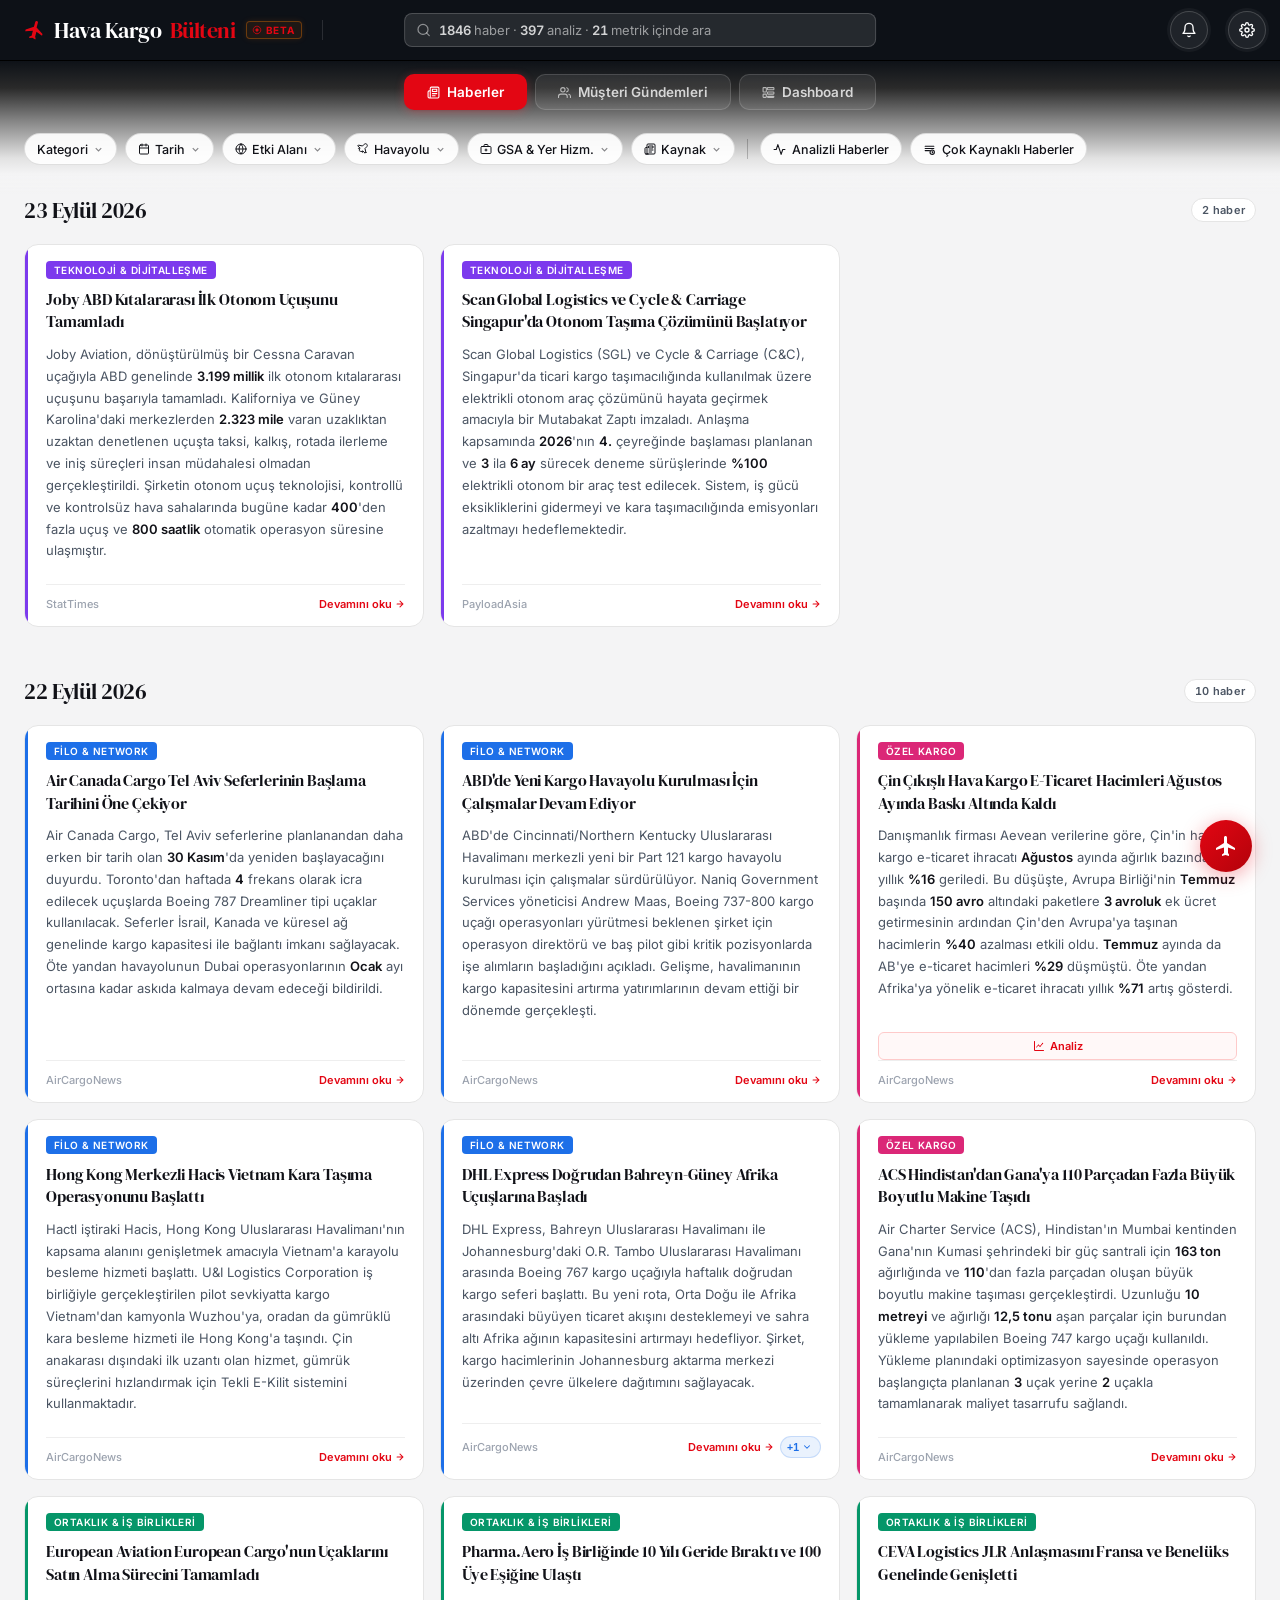
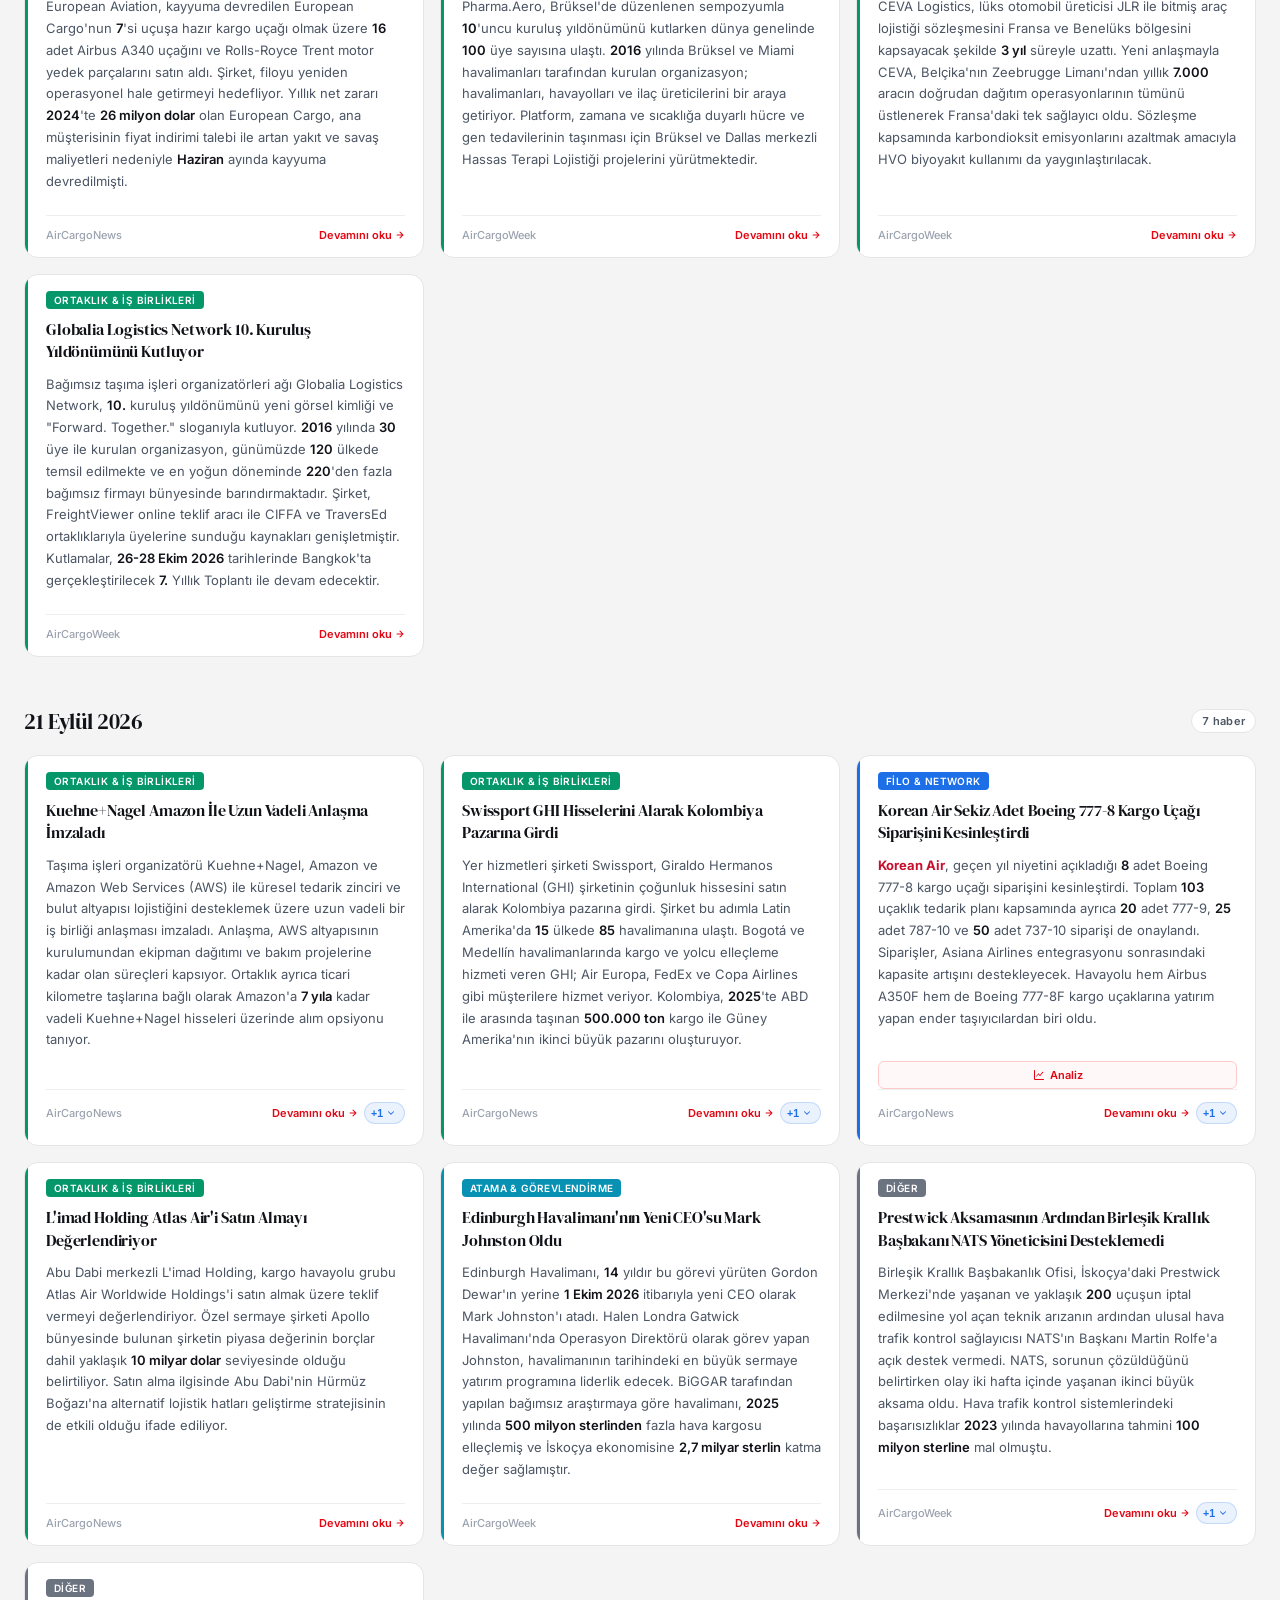
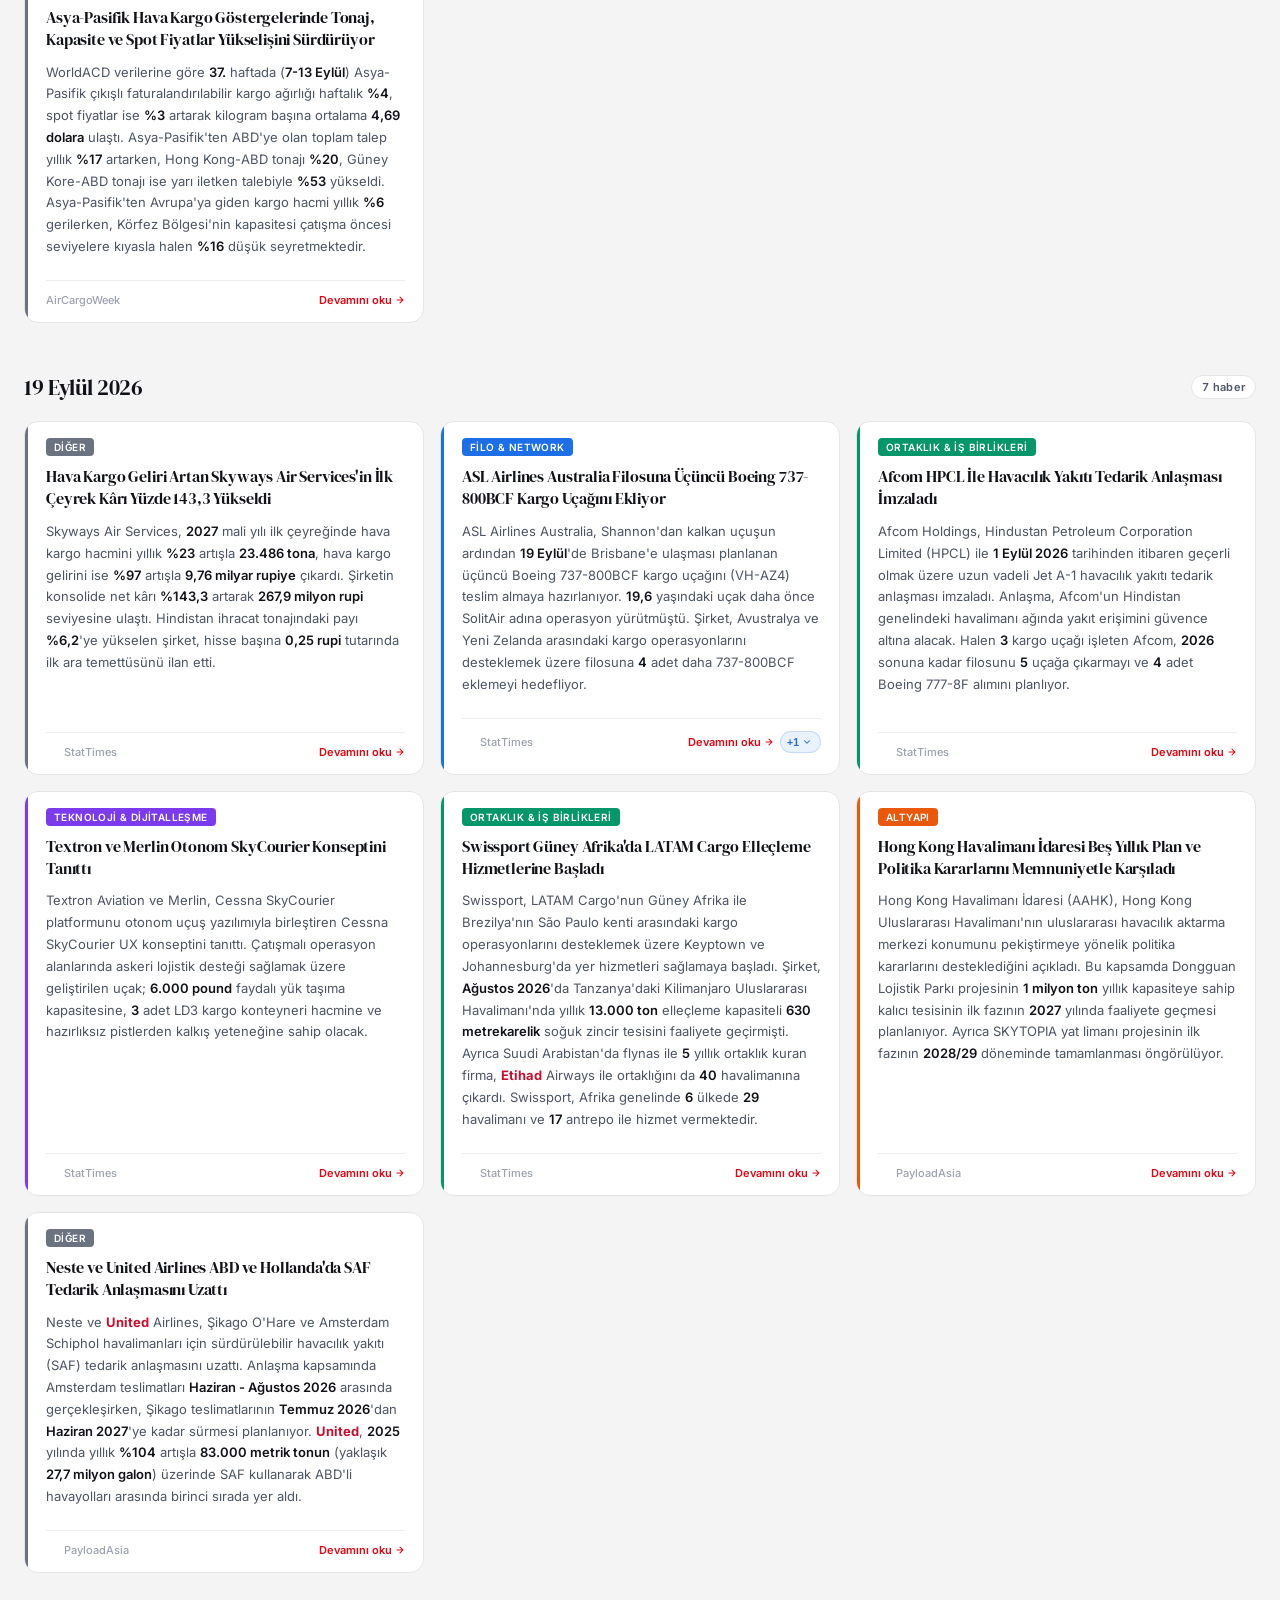
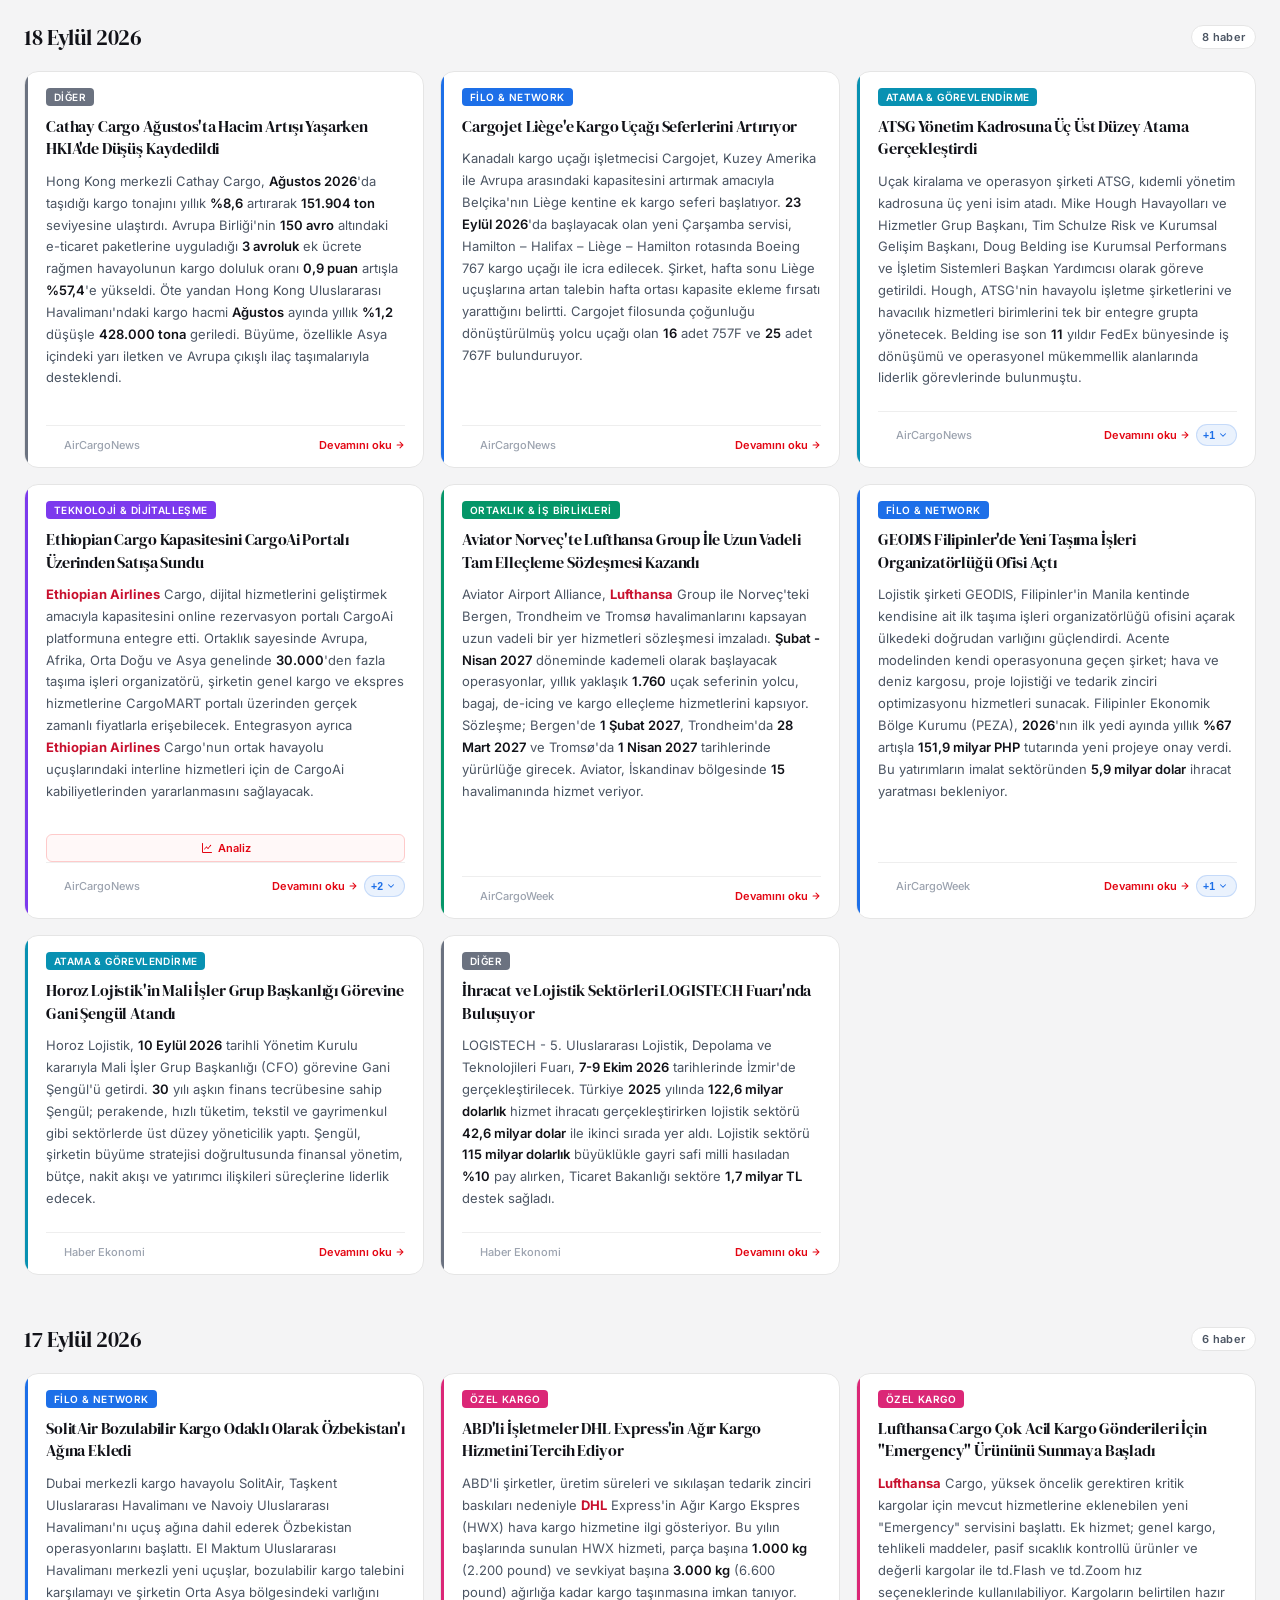
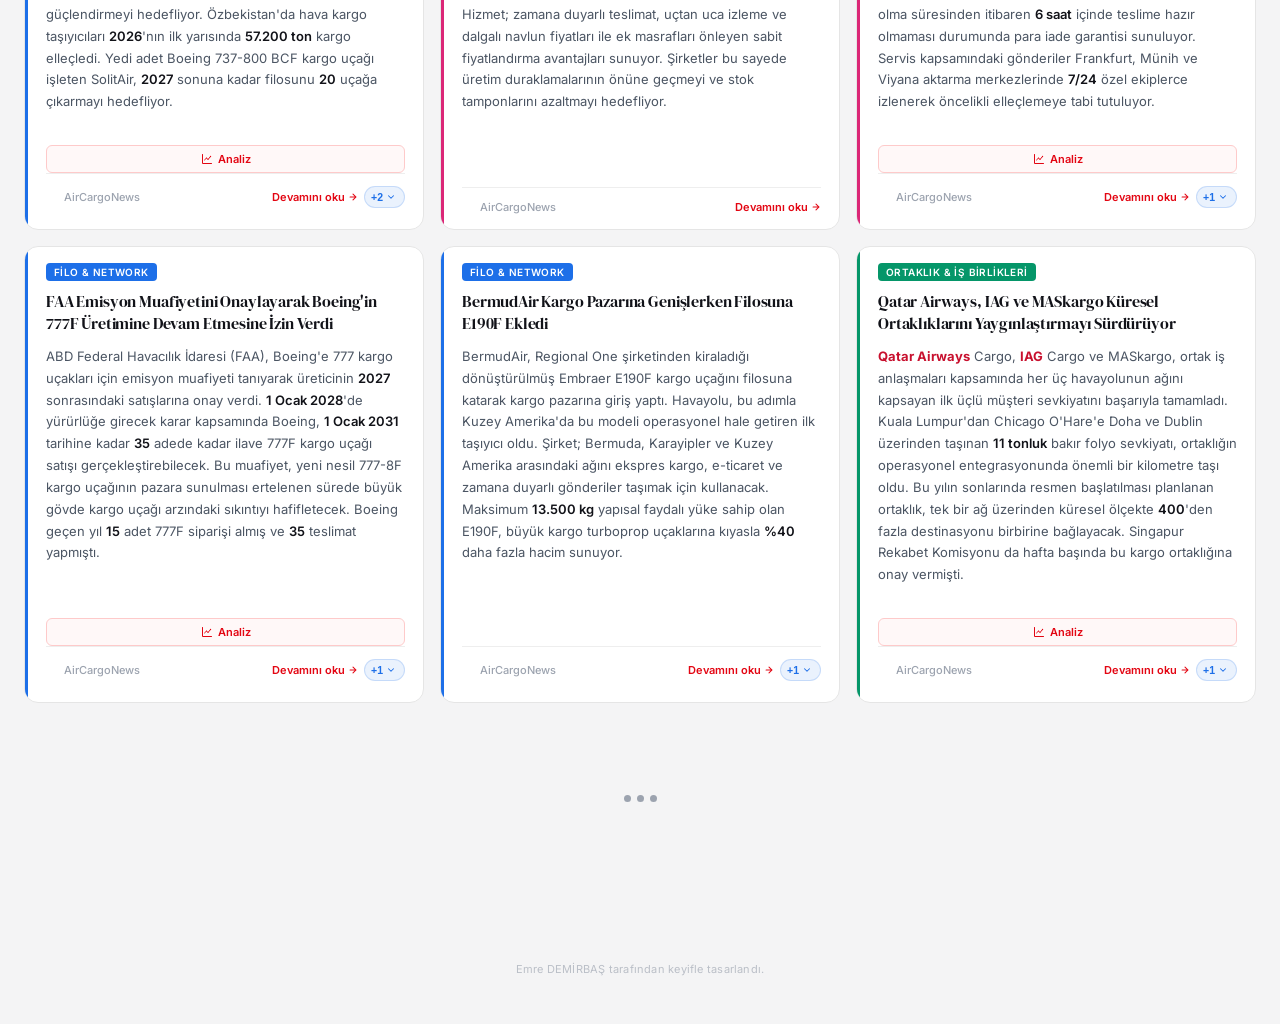
==== index.html @ 1382c4d3 "feat(financials): China Eastern ekle, veri olmayan 6 havayolunu çıkar China Eastern (CEA): - Yıllık " ====
<!DOCTYPE html>
<html lang="tr">
<head>
<meta charset="UTF-8">
<meta name="viewport" content="width=device-width, initial-scale=1.0">
<meta http-equiv="Cache-Control" content="no-cache, no-store, must-revalidate">
<meta http-equiv="Pragma" content="no-cache">
<meta http-equiv="Expires" content="0">
<title>Hava Kargo Bülteni</title>
<link rel="icon" type="image/svg+xml" href="data:image/svg+xml,%3Csvg xmlns='http://www.w3.org/2000/svg' viewBox='0 0 24 24'%3E%3Cg transform='rotate(15, 12, 12)'%3E%3Cpath fill='%23e30613' d='M21 16v-2l-8-5V3.5c0-.83-.67-1.5-1.5-1.5S10 2.67 10 3.5V9l-8 5v2l8-2.5V19l-2 1.5V22l3.5-1 3.5 1v-1.5L14 19v-5.5L21 16z'/%3E%3C/g%3E%3C/svg%3E">
<link rel="preconnect" href="https://fonts.googleapis.com">
<link href="https://fonts.googleapis.com/css2?family=DM+Serif+Display:ital@0;1&family=Inter:wght@300;400;500;600&family=Fraunces:opsz,wght@9..144,400;9..144,500;9..144,600;9..144,700&family=Inter+Tight:wght@400;500;600;700&family=Playfair+Display:wght@500;600;700&family=Lato:wght@400;700;900&family=DM+Sans:wght@400;500;700&family=Manrope:wght@400;600;700&family=Source+Sans+3:wght@400;600;700&display=swap" rel="stylesheet">
<script src="https://cdn.jsdelivr.net/npm/chart.js@4.4.2/dist/chart.umd.min.js"></script>
<link rel="stylesheet" href="https://cdn.jsdelivr.net/npm/leaflet@1.9.4/dist/leaflet.css">
<script src="https://cdn.jsdelivr.net/npm/leaflet@1.9.4/dist/leaflet.js"></script>
<!-- FOUC prevention — apply saved prefs to <html> before render -->
<script>
(function() {
  try {
    const t = JSON.parse(localStorage.getItem('haber-bulteni-tweaks-v1') || '{}');
    const r = document.documentElement;
    if (t.headingFont) {
      r.style.setProperty('--tweak-heading-font', "'" + t.headingFont + "', Georgia, serif");
      r.setAttribute('data-tweak-font', '1');
    }
    if (t.density && t.density !== 'off') r.setAttribute('data-tweak-density', t.density);
  } catch(e) {}
})();
</script>
<link rel="stylesheet" href="index.css?v=1.1.3">
<style>
  /* ══════════════════════════════════════
     FLEET COMPARISON & Kaynak 2 STYLES
  ══════════════════════════════════════ */

  /* ── Kaynak 2 cards grid ── */
  .fleet-k2-grid {
    display: grid;
    grid-template-columns: repeat(auto-fill, minmax(300px, 1fr));
    gap: 12px;
    padding: 4px 0 16px;
  }
  .fleet-k2-card {
    background: var(--surface);
    border: 1px solid var(--border);
    border-radius: var(--radius);
    overflow: hidden;
    transition: box-shadow 0.15s;
  }
  .fleet-k2-card:hover { box-shadow: var(--shadow-md); }
  .fleet-k2-card-hdr {
    display: flex; align-items: center; gap: 10px;
    padding: 12px 14px 10px;
    border-bottom: 1px solid var(--border-soft);
  }
  .fleet-k2-logo {
    width: 36px; height: 36px; border-radius: 8px;
    display: flex; align-items: center; justify-content: center;
    font-weight: 800; font-size: 11px; color: #fff; flex-shrink: 0;
  }
  .fleet-k2-logo-img {
    width: 36px; height: 36px; border-radius: 8px;
    flex-shrink: 0; object-fit: contain; background: #fff;
    border: 1px solid var(--border); padding: 4px;
  }
  .fleet-k2-name { font-weight: 600; font-size: 13.5px; color: var(--text); }
  .fleet-k2-iata { font-size: 11px; color: var(--text-3); margin-top: 1px; }
  .fleet-k2-stats {
    display: grid; grid-template-columns: repeat(3,1fr);
    padding: 10px 14px; gap: 4px; border-bottom: 1px solid var(--border-soft);
  }
  .fleet-k2-stat { text-align: center; }
  .fleet-k2-stat-val { font-size: 20px; font-weight: 700; color: var(--text); font-variant-numeric: tabular-nums; }
  .fleet-k2-stat-lbl { font-size: 10px; color: var(--text-3); margin-top: 1px; }
  .fleet-k2-expand-btn {
    width: 100%; background: none; border: none; cursor: pointer;
    padding: 8px 14px; font-size: 11.5px; color: var(--accent);
    display: flex; align-items: center; gap: 4px; font-weight: 500;
    transition: background 0.12s;
  }
  .fleet-k2-expand-btn:hover { background: var(--red-muted); }
  .fleet-k2-type-table {
    display: none; width: 100%;
    border-collapse: collapse; font-size: 11px;
    border-top: 1px solid var(--border-soft);
  }
  .fleet-k2-type-table.open { display: table; }
  .fleet-k2-type-table th {
    background: var(--bg); padding: 5px 10px;
    text-align: right; font-weight: 600; color: var(--text-3);
    font-size: 10px; text-transform: uppercase; letter-spacing: 0.04em;
  }
  .fleet-k2-type-table th:first-child { text-align: left; }
  .fleet-k2-type-table td {
    padding: 4px 10px; text-align: right; color: var(--text);
    font-variant-numeric: tabular-nums; border-top: 1px solid var(--border-soft);
  }
  .fleet-k2-type-table td:first-child { text-align: left; color: var(--text-2); }
  .fleet-k2-type-table tr:hover td { background: var(--bg); }
  .k2-order-chip {
    display: inline-block; padding: 0 5px; border-radius: 4px;
    background: rgba(37,99,235,0.1); color: var(--accent);
    font-size: 10px; font-weight: 600; margin-left: 3px;
  }

  /* ── WB/NB/Kargo global filter bar ── */
  .fleet-cat-bar {
    display: flex; gap: 8px; flex-wrap: wrap;
    padding: 8px 0 12px;
  }
  .flt-cat-btn {
    padding: 5px 14px; border-radius: 20px; cursor: pointer;
    font-size: 12px; font-weight: 600; border: 1.5px solid var(--border);
    background: var(--bg); color: var(--text-2);
    transition: all 0.15s;
  }
  .flt-cat-btn--active { background: var(--navy); color: #fff; border-color: var(--navy); }

  /* ── Mevcut Filo: Kart / Tablo görünüm anahtarı ── */
  .flt-view-toggle { display: flex; gap: 6px; margin: 4px 0 14px; }
  .flt-view-btn {
    display: flex; align-items: center; gap: 6px;
    padding: 6px 14px; border-radius: 8px; cursor: pointer;
    font-size: 12px; font-weight: 600; border: 1.5px solid var(--border);
    background: var(--surface); color: var(--text-2);
    transition: all 0.15s;
  }
  .flt-view-btn:hover { color: var(--text); border-color: var(--text-3); }
  .flt-view-btn--active { background: var(--navy); color: #fff; border-color: var(--navy); }
  .flt-view-btn--active:hover { color: #fff; border-color: var(--navy); background: color-mix(in srgb, var(--navy) 80%, white 20%); }
  .flt-view-btn svg { flex-shrink: 0; }

  /* ── Mevcut Filo Tablosu ── */
  .flt-table-wrap { overflow-x: auto; border-radius: var(--radius); border: 1px solid var(--border); }
  .flt-table { width: 100%; border-collapse: collapse; font-size: 12px; font-variant-numeric: tabular-nums; }
  .flt-table th {
    background: var(--navy); color: rgba(255,255,255,0.85);
    padding: 8px 10px; text-align: right; font-size: 10.5px; font-weight: 600;
    white-space: nowrap; border-bottom: 2px solid rgba(255,255,255,0.1);
  }
  .flt-table th:first-child { text-align: left; min-width: 150px; }
  .flt-table th.flt-th-clickable {
    cursor: pointer; user-select: none; transition: background 0.15s;
  }
  .flt-th-clickable:hover { background: color-mix(in srgb, var(--navy) 80%, white 20%); }
  .flt-th-chevron { display: inline-block; margin-left: 3px; font-size: 8px; transition: transform 0.2s; opacity: 0.7; }
  .flt-th-chevron--open { transform: rotate(180deg); }
  .flt-th-cat-wb { background: color-mix(in srgb, var(--navy) 75%, #7c3aed 25%); }
  .flt-th-cat-nb { background: color-mix(in srgb, var(--navy) 75%, #2563eb 25%); }
  .flt-th-cat-cargo { background: color-mix(in srgb, var(--navy) 75%, #b45309 25%); }
  .flt-table td {
    padding: 6px 10px; text-align: right; border-bottom: 1px solid var(--border-soft);
    color: var(--text); white-space: nowrap;
  }
  .flt-table td:first-child { text-align: left; font-weight: 600; }
  .flt-table th:first-child, .flt-table td:first-child {
    position: sticky; left: 0; z-index: 2; background: var(--surface);
  }
  .flt-table th:first-child { background: var(--navy); z-index: 3; }
  .flt-table tr:hover td { background: var(--bg); }
  .flt-table tr:hover td:first-child { background: var(--bg); }
  .flt-table td.flt-td-sub { color: var(--text-3); font-weight: 400; }
  .flt-table td.flt-td-cat-total { font-weight: 700; color: var(--text); background: rgba(99,102,241,0.05); }
  [data-theme="dark"] .flt-table td.flt-td-cat-total { background: rgba(99,102,241,0.10); }
  .flt-table td.flt-td-grand { font-weight: 800; color: var(--accent); }
  .flt-table tfoot td {
    padding: 8px 10px; text-align: right; font-weight: 800;
    background: var(--bg); border-top: 2px solid var(--border);
    color: var(--text);
  }
  .flt-table tfoot td:first-child { text-align: left; position: sticky; left: 0; background: var(--bg); z-index: 2; }
  .flt-table-airline-cell { display: inline-flex; align-items: center; gap: 7px; }
  .flt-table-airline-cell img { width: 16px; height: 16px; border-radius: 3px; flex-shrink: 0; }
  .flt-table-airline-cell span.flt-tac-dot { width: 10px; height: 10px; border-radius: 3px; flex-shrink: 0; display: inline-block; }
  .flt-cat-btn:hover:not(.flt-cat-btn--active) { border-color: var(--accent); color: var(--accent); }
  .fleet-type-mini { display:flex; gap:12px; flex-wrap:wrap; padding:6px 14px 8px; font-size:11px; border-top:1px solid var(--border-soft); }
  .fleet-type-mini-item { display:flex; align-items:center; gap:4px; color:var(--text-2); }
  .fleet-type-mini-dot { width:8px; height:8px; border-radius:2px; flex-shrink:0; }

  /* ── Uçak Listesi tablosu: ilk sütun (Reg) hariç ortalı + sıralanabilir başlıklar ── */
  #fleet-ac-table th:not(:first-child), #fleet-ac-table td:not(:first-child) { text-align: center; }
  #fleet-ac-table th { cursor: pointer; user-select: none; transition: background 0.15s; }
  #fleet-ac-table th:hover { background: color-mix(in srgb, var(--navy) 80%, white 20%); }
  #fleet-ac-table th[aria-sort="ascending"],
  #fleet-ac-table th[aria-sort="descending"] { background: color-mix(in srgb, var(--navy) 70%, var(--accent) 30%); }
  .ac-sort-icon {
    display: inline-block; margin-left: 4px; font-size: 9px; opacity: 0.35;
    transition: opacity 0.15s; vertical-align: middle; line-height: 1;
  }
  #fleet-ac-table th[aria-sort="ascending"] .ac-sort-icon,
  #fleet-ac-table th[aria-sort="descending"] .ac-sort-icon { opacity: 1; }

  /* Live pulsing glow animation for selection beacon */
  @keyframes finBeaconPulse {
    0% { transform: scale(0.9); box-shadow: 0 0 0 0 rgba(37, 99, 235, 0.7); }
    70% { transform: scale(1.1); box-shadow: 0 0 0 6px rgba(37, 99, 235, 0); }
    100% { transform: scale(0.9); box-shadow: 0 0 0 0 rgba(37, 99, 235, 0); }
  }
  .fin-beacon-dot {
    width: 8px; height: 8px; border-radius: 50%;
    background: var(--accent);
    display: inline-block;
    animation: finBeaconPulse 2s infinite ease-in-out;
  }

  .fin-control-bar {
    display: grid;
    grid-template-columns: minmax(0, 1.15fr) minmax(0, 1fr);
    gap: 16px;
    padding: 16px 18px;
    background: var(--surface); border: 1px solid var(--border);
    border-radius: var(--radius); box-shadow: var(--shadow-sm);
    margin-bottom: 14px;
    align-items: stretch;
  }
  @media (max-width: 1100px) {
    .fin-control-bar {
      grid-template-columns: 1fr;
    }
  }

  .fin-ctrl-col-left {
    display: flex;
    flex-direction: column;
    gap: 12px;
    justify-content: space-between;
  }

  .fin-ctrl-col-right {
    display: flex;
    flex-direction: column;
  }

  /* Vurgulu Grafik & Zaman Ayarları Şeridi */
  .fin-controls-highlight-bar {
    display: flex; flex-wrap: wrap; align-items: center; gap: 12px 18px;
    padding: 10px 14px; border-radius: 10px;
    background: linear-gradient(135deg, rgba(37, 99, 235, 0.04) 0%, rgba(99, 102, 241, 0.07) 100%);
    border: 1.5px solid rgba(37, 99, 235, 0.25);
    box-shadow: 0 2px 10px rgba(37, 99, 235, 0.06);
    transition: all 0.2s ease;
  }
  .fin-controls-highlight-bar:hover {
    border-color: rgba(37, 99, 235, 0.48);
    box-shadow: 0 4px 16px rgba(37, 99, 235, 0.12);
  }
  [data-theme="dark"] .fin-controls-highlight-bar {
    background: linear-gradient(135deg, rgba(37, 99, 235, 0.08) 0%, rgba(99, 102, 241, 0.12) 100%);
    border-color: rgba(99, 102, 241, 0.35);
  }

  .fin-ctrl-airlines {
    width: 100%;
    height: 100%;
    background: var(--bg-card);
    border: 1px solid var(--border-color);
    border-radius: 10px;
    padding: 12px 14px;
    transition: all 0.2s ease;
    box-sizing: border-box;
  }
  .fin-atoggle-break { flex-basis: 100%; height: 0; }
  /* Mali yıl havayolları alt bölümü — uyarı barıyla aynı görsel dil */
  .fin-airline-fy-divider {
    display: flex; align-items: center; gap: 6px;
    font-size: 10px; font-weight: 700; text-transform: uppercase; letter-spacing: 0.05em;
    color: #92400E; margin: 12px 0 6px;
  }
  [data-theme="dark"] .fin-airline-fy-divider { color: #FCD34D; }
  /* Klavye erişimi: tüm finansal kontrollerde görünür odak halkası */
  .fin-mpill:focus-visible, .fin-atoggle:focus-visible, .fin-type-btn:focus-visible,
  .fin-range-btn:focus-visible, .fin-cy-btn:focus-visible, .fin-deselect-btn:focus-visible,
  .fin-cmp-table th:focus-visible {
    outline: 2px solid var(--accent); outline-offset: 2px;
  }
  /* Basış geri bildirimi (dokunmatik dahil) */
  .fin-mpill:active, .fin-atoggle:active, .fin-type-btn:active,
  .fin-range-btn:active, .fin-cy-btn:active, .fin-deselect-btn:active {
    transform: scale(0.96);
  }
  @media (prefers-reduced-motion: reduce) {
    .fin-mpill, .fin-atoggle, .fin-type-btn, .fin-range-btn, .fin-cy-btn,
    .fin-deselect-btn, .fin-cmp-table td, .fin-fy-chevron, .fin-src-chevron {
      transition: none !important;
    }
    .fin-mpill:active, .fin-atoggle:active, .fin-type-btn:active,
    .fin-range-btn:active, .fin-cy-btn:active, .fin-deselect-btn:active,
    .fin-atoggle:hover { transform: none !important; }
  }
  .fin-ctrl-group { display: flex; flex-direction: column; gap: 5px; }
  .fin-ctrl-label { font-size: 10px; font-weight: 700; color: var(--text-3); text-transform: uppercase; letter-spacing: 0.06em; }
  .fin-metric-pills { display: flex; flex-wrap: wrap; gap: 5px; align-items: center; }
  .fin-mpill-sep {
    font-size: 9.5px; font-weight: 800; text-transform: uppercase;
    letter-spacing: 0.07em; padding: 0 2px; flex-basis: 100%; margin-top: 8px;
    display: inline-flex; align-items: center; gap: 5px;
  }
  .fin-mpill-sep:first-child { margin-top: 0; }
  .fin-mpill-sep--primary  { color: #2563eb; }
  .fin-mpill-sep--calc     { color: #d97706; }
  .fin-mpill-sep--pax      { color: #059669; }
  .fin-mpill-sep--pax-calc { color: #7c3aed; }
  /* Hesaplanan grup başlıklarındaki formül "i" simgesi (dot deseni CY kontrolüyle ortak) */
  .fin-mpill-sep .fin-info-dot { color: currentColor; border-color: currentColor; opacity: 0.75; }
  .fin-mpill-sep .fin-info-dot:hover, .fin-mpill-sep .fin-info-dot:focus-visible,
  .fin-mpill-sep .fin-info-dot.open { color: var(--accent); border-color: var(--accent); opacity: 1; }
  .fin-mpill-sep .fin-info-pop { left: -6px; transform: none; width: 300px; }
  .fin-mpill {
    padding: 4px 11px; border-radius: 16px; cursor: pointer;
    font-size: 11.5px; font-weight: 600; border: 1.5px solid var(--border);
    background: var(--bg); color: var(--text-3);
    transition: all 0.15s;
  }
  /* Renk grupları */
  .fin-mpill--fin-primary { color:#2563eb; border-color:rgba(37,99,235,.3); }
  .fin-mpill--fin-calc    { color:#d97706; border-color:rgba(217,119,6,.3); }
  .fin-mpill--pax-primary { color:#059669; border-color:rgba(5,150,105,.3); }
  .fin-mpill--pax-calc    { color:#7c3aed; border-color:rgba(124,58,237,.3); }
  .fin-mpill--fin-primary:hover  { background:rgba(37,99,235,.08);  border-color:#2563eb; }
  .fin-mpill--fin-calc:hover     { background:rgba(217,119,6,.08);  border-color:#d97706; }
  .fin-mpill--pax-primary:hover  { background:rgba(5,150,105,.08);  border-color:#059669; }
  .fin-mpill--pax-calc:hover     { background:rgba(124,58,237,.08); border-color:#7c3aed; }
  .fin-mpill--fin-primary.fin-mpill--active  { background:#2563eb; color:#fff; border-color:#2563eb; }
  .fin-mpill--fin-calc.fin-mpill--active     { background:#d97706; color:#fff; border-color:#d97706; }
  .fin-mpill--pax-primary.fin-mpill--active  { background:#059669; color:#fff; border-color:#059669; }
  .fin-mpill--pax-calc.fin-mpill--active     { background:#7c3aed; color:#fff; border-color:#7c3aed; }
  .fin-type-btn, .fin-range-btn, .fin-freq-btn {
    padding: 5px 10px; border-radius: 6px; cursor: pointer;
    font-size: 11.5px; font-weight: 600; border: 1.5px solid var(--border);
    background: var(--bg); color: var(--text-3); transition: all 0.15s;
    display: flex; align-items: center; gap: 4px;
  }
  .fin-type-btn--active, .fin-range-btn--active, .fin-freq-btn--active { background: var(--accent); color: #fff; border-color: var(--accent); }
  .fin-font-btn {
    padding: 3px 8px; border-radius: 6px; cursor: pointer;
    font-size: 11.5px; font-weight: 700; border: 1.5px solid var(--border);
    background: var(--surface-2); color: var(--text-2); transition: all 0.15s ease;
    display: inline-flex; align-items: center; justify-content: center;
    touch-action: manipulation; user-select: none;
  }
  .fin-font-btn:hover { background: var(--accent); color: #fff; border-color: var(--accent); }
  .fin-font-btn:active { transform: scale(0.94); }
  .fin-cy-opt {
    padding: 5px 12px; border-radius: 6px; cursor: pointer;
    font-size: 11.5px; font-weight: 600; border: 1.5px solid var(--border);
    background: var(--bg); color: var(--text-3); transition: all 0.15s;
    touch-action: manipulation;
  }
  .fin-cy-opt--active { background: var(--accent); color: #fff; border-color: var(--accent); }
  /* Kapalı seçiliyken mavi değil, mali dönem uyarısının kahverengi tonu
     (mavi yalnız hizalama AÇIK durumunun rengi) */
  .fin-cy-opt--active[data-cy="off"] { background: #92400E; border-color: #92400E; }
  .fin-cy-opt:focus-visible { outline: 2px solid var(--accent); outline-offset: 2px; }
  .fin-cy-opt:active { transform: scale(0.96); }
  /* Etiket + i ikonu aynı satır hizasında */
  .fin-ctrl-label--info { display: inline-flex; align-items: center; gap: 5px; }
  .fin-info-dot {
    position: relative;
    display: inline-flex; align-items: center; justify-content: center;
    width: 14px; height: 14px; border-radius: 50%; flex-shrink: 0;
    border: 1px solid var(--text-3); color: var(--text-3); background: none;
    font: italic 700 9px Georgia, serif; text-transform: none;
    padding: 0; cursor: pointer; touch-action: manipulation;
  }
  .fin-info-dot:hover, .fin-info-dot:focus-visible, .fin-info-dot.open {
    color: var(--accent); border-color: var(--accent); outline: none;
  }
  /* Balon: bekleme gerektirmez — hover, klavye odağı VEYA tıklamayla anında açılır */
  .fin-info-pop {
    position: absolute; top: calc(100% + 7px); left: 50%; transform: translateX(-50%);
    width: 270px; padding: 9px 12px; z-index: 60;
    background: var(--surface); border: 1px solid var(--border);
    border-radius: var(--radius-sm); box-shadow: var(--shadow-md, 0 6px 20px rgba(0,0,0,0.14));
    font: normal 400 11.5px/1.55 Inter, system-ui, sans-serif;
    color: var(--text-2); text-transform: none; letter-spacing: normal;
    text-align: left; white-space: normal;
    display: none; cursor: default;
  }
  .fin-info-dot:hover .fin-info-pop,
  .fin-info-dot:focus-visible .fin-info-pop,
  .fin-info-dot.open .fin-info-pop { display: block; }
  .fin-cy-btn {
    display: inline-flex; align-items: center; gap: 5px;
    padding: 4px 10px; border-radius: 7px; font-size: 11px; font-weight: 700;
    cursor: pointer; border: 1.5px solid var(--border); background: var(--bg);
    color: var(--text-3); transition: all 0.15s;
  }
  .fin-cy-btn:hover { border-color: #F59E0B; color: #92400E; background: #F59E0B10; }
  .fin-cy-btn--active {
    background: #FEF3C7; border-color: #F59E0B; color: #92400E;
  }
  [data-theme="dark"] .fin-cy-btn--active {
    background: #F59E0B18; border-color: #F59E0B55; color: #FCD34D;
  }
  .fin-cy-note {
    font-size: 12px; color: var(--text-2); line-height: 1.65;
    margin-bottom: 12px; display: none;
  }
  /* Bu modda DEĞİŞEN metrikler — dikkat çekici vurgu çipleri */
  .fin-cy-affected {
    display: flex; flex-wrap: wrap; align-items: center; gap: 5px;
    margin-top: 10px; padding-top: 9px;
    border-top: 1px dashed color-mix(in srgb, var(--accent) 35%, transparent);
  }
  .fin-cy-affected-label {
    font-size: 11px; font-weight: 800; color: var(--accent);
    text-transform: uppercase; letter-spacing: 0.04em; margin-right: 3px;
  }
  .fin-cy-mchip {
    padding: 2px 9px; border-radius: 10px; font-size: 10.5px; font-weight: 700;
    color: var(--accent); border: 1px solid color-mix(in srgb, var(--accent) 45%, transparent);
    background: color-mix(in srgb, var(--surface) 86%, var(--accent) 14%);
  }
  [data-theme="dark"] .fin-cy-mchip { color: #A5B4FC; }
  [data-theme="dark"] .fin-cy-affected-label { color: #A5B4FC; }
  .fin-cy-unaffected { font-size: 10.5px; color: var(--text-3); margin-left: 4px; }
  [data-theme="dark"] .fin-cy-note { color: #FCD34D; background: #F59E0B0D; border-color: #F59E0B33; }
  .fin-cy-note.visible { display: block; }

  .fin-airline-toggles {
    display: flex; flex-wrap: wrap; gap: 6px; padding-bottom: 12px;
    border-bottom: 1px solid var(--border-soft); margin-bottom: 14px;
  }
  /* Mali yıl grubu panelin sonunda — altında ayırıcı çizgiye gerek yok */
  #fin-airline-toggles-fy { border-bottom: none; padding-bottom: 0; margin-bottom: 0; }
  .fin-atoggle {
    display: inline-flex; align-items: center; gap: 5px;
    padding: 3px 10px 3px 7px; border-radius: 16px;
    font-size: 11px; font-weight: 700; cursor: pointer; border: 2px solid transparent;
    transition: opacity 0.15s, transform 0.12s;
    user-select: none;
  }
  .fin-atoggle:hover { transform: translateY(-1px); }
  .fin-atoggle.hidden { opacity: 0.42; filter: grayscale(0.35); }
  .fin-atoggle.hidden:hover { opacity: 0.75; filter: none; }
  /* Karanlıkta marka renkleri (özellikle koyu laciverler: AF/LH/NH/SQ) zeminde
     kayboluyor — seçilisiz çipler tek tip okunur gri olur, seçililer hafif parlar */
  [data-theme="dark"] .fin-atoggle { filter: brightness(1.25) saturate(1.05); }
  [data-theme="dark"] .fin-atoggle.hidden {
    opacity: 1; filter: none;
    color: rgba(255,255,255,0.55) !important;
    border-color: rgba(255,255,255,0.2) !important;
    background: rgba(255,255,255,0.05) !important;
  }
  [data-theme="dark"] .fin-atoggle.hidden .fin-atoggle-logo { filter: grayscale(1); opacity: .6; }
  [data-theme="dark"] .fin-atoggle.hidden:hover {
    color: rgba(255,255,255,0.92) !important;
    border-color: rgba(255,255,255,0.45) !important;
    background: rgba(255,255,255,0.1) !important;
  }
  [data-theme="dark"] .fin-atoggle.hidden:hover .fin-atoggle-logo { filter: none; opacity: 1; }
  .fin-atoggle-dot { width: 8px; height: 8px; border-radius: 50%; flex-shrink: 0; }
  .fin-atoggle-logo { width: 14px; height: 14px; border-radius: 3px; flex-shrink: 0; object-fit: contain; }
  .fin-airline-header { display: flex; justify-content: space-between; align-items: center; margin-bottom: 6px; }
  .fin-airline-header-label { font-size: 10px; font-weight: 600; color: var(--text-3); text-transform: uppercase; letter-spacing: .5px; }
  .fin-deselect-btn {
    display: inline-flex; align-items: center; gap: 4px;
    padding: 3px 9px; border-radius: 10px; font-size: 10.5px; font-weight: 600;
    cursor: pointer; border: 1px solid var(--border); background: var(--bg);
    color: var(--text-3); transition: all 0.15s;
  }
  .fin-deselect-btn:hover { border-color: #DC2626; color: #DC2626; background: #DC262611; }

  .fin-chart-section {
    background: var(--surface); border: 1px solid var(--border);
    border-radius: var(--radius); padding: 16px; margin-bottom: 16px;
  }
  .fin-chart-header {
    display: flex; justify-content: space-between; align-items: center;
    margin-bottom: 12px;
  }
  .fin-chart-title { font-size: 13.5px; font-weight: 700; color: var(--text); }
  .fin-chart-source { font-size: 11px; color: var(--text-3); }
  .fin-chart-ctrl-wrap {
    display: flex;
    align-items: center;
    gap: 6px;
  }
  .fin-chart-ctrl-label {
    font-size: 11px;
    color: var(--text-3);
    user-select: none;
  }
  .fin-chart-select-wrapper {
    position: relative;
    display: inline-block;
  }
  .fin-chart-select {
    padding: 3px 22px 3px 8px;
    border: 1px solid var(--border);
    border-radius: 6px;
    font-size: 11px;
    font-weight: 500;
    background: var(--bg);
    color: var(--text-2);
    outline: none;
    cursor: pointer;
    appearance: none;
    -webkit-appearance: none;
    transition: border-color 0.15s, box-shadow 0.15s;
  }
  .fin-chart-select:hover {
    border-color: var(--border-hover);
    color: var(--text);
  }
  .fin-chart-select:focus {
    border-color: var(--accent);
    box-shadow: 0 0 0 2px rgba(29, 111, 232, 0.15);
  }
  .fin-chart-select-wrapper::after {
    content: '';
    position: absolute;
    right: 7px;
    top: 50%;
    transform: translateY(-50%);
    width: 0;
    height: 0;
    border-left: 3.5px solid transparent;
    border-right: 3.5px solid transparent;
    border-top: 4.5px solid var(--text-3);
    pointer-events: none;
  }
  .fin-chart-wrap { position: relative; height: 280px; }
  .fin-chart-wrap canvas { max-height: 280px; }
  .fin-chart-empty {
    position: absolute; inset: 0; display: flex; flex-direction: column;
    align-items: center; justify-content: center; gap: 6px; text-align: center;
    color: var(--text-3); padding: 0 24px;
  }
  .fin-chart-empty svg { opacity: .45; margin-bottom: 2px; }
  .fin-chart-empty-title { font-size: 13px; font-weight: 600; color: var(--text-2); }
  .fin-chart-empty-sub { font-size: 11.5px; line-height: 1.5; max-width: 420px; }

  .fin-table-section {
    background: var(--surface); border: 1px solid var(--border);
    border-radius: var(--radius); overflow: hidden;
  }
  .fin-table-header {
    display: flex; justify-content: space-between; align-items: center;
    padding: 12px 16px; border-bottom: 1px solid var(--border);
    background: var(--bg);
  }
  .fin-table-note { font-size: 11px; color: var(--text-3); }
  /* Mali dönem bilgisi */
  .fin-fy-bar {
    border: 1px solid #F59E0B66; border-radius: var(--radius-sm);
    background: var(--surface);
    margin: 0 0 14px; overflow: hidden;
    transition: border-color 0.2s;
  }
  /* Renk vurgusu YALNIZ başlık satırında — gövde nötr kalır, göz yorulmaz */
  .fin-fy-bar .fin-fy-toggle {
    color: #92400E;
    background: color-mix(in srgb, var(--surface) 88%, #F59E0B 12%);
    transition: background 0.2s, color 0.15s;
  }
  [data-theme="dark"] .fin-fy-bar .fin-fy-toggle { color: #FCD34D; }
  /* CY Normalize aktif: uyarı değil bilgi durumu — vurgu rengi değişir */
  .fin-fy-bar--cy {
    border-color: color-mix(in srgb, var(--accent) 45%, transparent);
  }
  .fin-fy-bar--cy .fin-fy-toggle {
    color: var(--accent);
    background: color-mix(in srgb, var(--surface) 90%, var(--accent) 10%);
  }
  [data-theme="dark"] .fin-fy-bar--cy .fin-fy-toggle { color: #A5B4FC; }
  .fin-fy-bar--cy .fin-fy-icon { stroke: var(--accent); }
  /* Uyarı animasyonu: ünlem yavaşça "nefes alır" (göz yormayan ambient nabız),
     başlık metni tek seferlik yumuşak girişle gelir. */
  @keyframes finWarnPulse {
    0%, 100% { transform: scale(1); opacity: 1; }
    50%      { transform: scale(1.14); opacity: 0.68; }
  }
  @keyframes finWarnIn {
    from { opacity: 0; transform: translateX(-4px); }
    to   { opacity: 1; transform: none; }
  }
  #fin-fy-icon-warn {
    animation: finWarnPulse 2.6s ease-in-out infinite;
    transform-origin: center; will-change: transform, opacity;
  }
  #fin-fy-title { display: inline-block; animation: finWarnIn 0.5s ease-out; }
  /* CY modunda uyarı değil bilgi — takvim ikonu sabittir (display:none zaten) */
  .fin-fy-bar--cy #fin-fy-icon-warn { animation: none; }
  @media (prefers-reduced-motion: reduce) {
    #fin-fy-icon-warn, #fin-fy-title { animation: none !important; }
  }
  .fin-fy-toggle {
    display: flex; align-items: center; gap: 6px; width: 100%;
    padding: 7px 16px; cursor: pointer; font-size: 11.5px; font-weight: 600;
    color: var(--text-2); background: none; border: none;
    transition: color 0.15s;
  }
  .fin-fy-toggle:hover { color: var(--text); }
  .fin-fy-icon { font-size: 13px; flex-shrink: 0; }
  .fin-fy-chevron { margin-left: auto; transition: transform 0.2s; font-size: 10px; }
  .fin-fy-toggle[aria-expanded="true"] .fin-fy-chevron { transform: rotate(180deg); }
  .fin-fy-panel {
    padding: 12px 16px 14px; display: none;
    border-top: 1px solid var(--border-soft);
  }
  .fin-fy-panel.open { display: block; }
  .fin-fy-desc {
    font-size: 12px; color: var(--text-2); line-height: 1.65;
    margin-bottom: 12px;
  }
  .fin-fy-airlines {
    display: flex; flex-wrap: wrap; gap: 6px; margin-bottom: 10px;
  }
  .fin-fy-chip {
    display: inline-flex; align-items: center; gap: 6px;
    padding: 4px 10px; border-radius: 12px; font-size: 11px; font-weight: 600;
    background: var(--bg); border: 1px solid var(--border); color: var(--text-2);
  }
  .fin-fy-chip img { width: 13px; height: 13px; border-radius: 2px; }
  /* Dönem satırı (tabloda) */
  .fin-period-row td {
    font-size: 9.5px; color: var(--text-3); font-weight: 500;
    padding: 3px 12px 5px; text-align: right; background: var(--bg);
    border-bottom: 1px solid var(--border); white-space: nowrap;
  }
  .fin-period-row td:first-child { text-align: left; }
  .fin-period-cell--alt {
    color: #B45309; font-weight: 700;
  }
  [data-theme="dark"] .fin-period-cell--alt { color: #FCD34D; }
  /* Havayolu adının yanındaki dönem rozeti */
  .fin-fy-badge {
    display: inline-flex; align-items: center;
    padding: 1px 5px; border-radius: 4px; font-size: 9px; font-weight: 700;
    background: #F59E0B18; color: #92400E; border: 1px solid #F59E0B33;
    margin-left: 4px; vertical-align: middle; white-space: nowrap;
  }
  [data-theme="dark"] .fin-fy-badge { color: #FCD34D; background: #F59E0B14; }
  .fin-table-wrap { overflow-x: auto; }
  .fin-table-footnotes {
    margin-top: 12px;
    font-size: 11px;
    color: var(--text-3);
    padding: 8px 12px;
    display: flex;
    flex-direction: column;
    gap: 6px;
    border-top: 1px solid var(--border-soft);
  }
  .fin-table-footnotes p { margin: 0; line-height: 1.4; }
  .fin-table-footnotes .fin-footnote-item {
    display: flex;
    gap: 6px;
  }
  .fin-table-footnotes .fin-footnote-symbol {
    font-weight: 700;
    color: var(--accent);
    flex-shrink: 0;
  }
  .fin-cell-fn {
    font-size: 8px;
    font-weight: 700;
    color: var(--accent);
    margin-left: 1px;
    cursor: help;
  }
  .fin-cmp-table { width: 100%; border-collapse: collapse; font-size: 12px; font-variant-numeric: tabular-nums; }
  .fin-cmp-table th {
    background: var(--navy); color: rgba(255,255,255,0.85);
    padding: 8px 12px; text-align: right; font-size: 11px; font-weight: 600;
    white-space: nowrap; border-bottom: 2px solid rgba(255,255,255,0.1);
    cursor: pointer; user-select: none; transition: background 0.15s;
    position: relative;
  }
  .fin-cmp-table th:hover { background: color-mix(in srgb, var(--navy) 80%, white 20%); }
  .fin-cmp-table th[aria-sort="ascending"],
  .fin-cmp-table th[aria-sort="descending"] {
    background: color-mix(in srgb, var(--navy) 70%, var(--accent) 30%);
  }
  .fin-cmp-table th:first-child { text-align: left; min-width: 160px; }
  .fin-sort-icon {
    display: inline-block; margin-left: 4px; font-size: 9px; opacity: 0.35;
    transition: opacity 0.15s, transform 0.2s;
    vertical-align: middle; line-height: 1;
  }
  th[aria-sort="ascending"] .fin-sort-icon,
  th[aria-sort="descending"] .fin-sort-icon { opacity: 1; }
  .fin-cmp-table td {
    padding: 7px 12px; text-align: right; border-bottom: 1px solid var(--border-soft);
    color: var(--text); white-space: nowrap; transition: background 0.12s;
    position: relative;
  }
  .fin-cmp-table td:first-child { text-align: left; font-weight: 600; }
  /* Havayolu sütunu her ekran genişliğinde sabit — tablo sağa kayınca isimler kaybolmaz */
  .fin-cmp-table th:first-child, .fin-cmp-table td:first-child {
    position: sticky; left: 0; z-index: 2; background: var(--surface);
  }
  .fin-cmp-table th:first-child { background: var(--navy); z-index: 3; }
  .fin-cmp-table tr:hover td:first-child { background: var(--bg); }
  .fin-cmp-table th:first-child::after, .fin-cmp-table td:first-child::after {
    content: ''; position: absolute; top: 0; bottom: 0; right: -8px; width: 8px;
    pointer-events: none;
    background: linear-gradient(90deg, rgba(0,0,0,0.10), transparent);
  }
  .fin-cmp-table tr:hover td { background: var(--bg); }
  .fin-cell-pos { color: #059669; font-weight: 600; }
  .fin-cell-neg { color: #DC2626; font-weight: 600; }
  .fin-cell-na  { color: var(--text-3); }
  /* Sıralanmış sütun */
  .fin-col-sorted { background: rgba(99,102,241,0.055); }
  [data-theme="dark"] .fin-col-sorted { background: rgba(99,102,241,0.10); }
  .fin-cmp-table tr:hover .fin-col-sorted { background: color-mix(in srgb, var(--bg) 70%, rgba(99,102,241,0.12) 30%); }
  /* Sıra rozeti */
  .fin-rank {
    display: inline-block; font-size: 9px; font-weight: 800;
    color: var(--text-3); min-width: 18px; margin-right: 3px;
    text-align: right; font-variant-numeric: tabular-nums;
  }
  .fin-rank--top { color: var(--accent); }
  .fin-rank--thy {
    color: #ffffff !important;
    background: #e30613 !important;
    padding: 1.5px 5.5px !important;
    border-radius: 4px !important;
    box-shadow: 0 1px 4px rgba(227, 6, 19, 0.35) !important;
    margin-right: 5px !important;
  }
  /* Tablo header sort hint */
  .fin-table-sort-hint {
    font-size: 10px; color: var(--text-3); display: flex; align-items: center; gap: 4px;
  }
  @media (max-width: 768px) {
    .fin-control-bar { gap: 8px; }
    .fin-chart-wrap { height: 220px; }
    /* Metrik grupları: 4 satır kaplamak yerine tek satır kaydırılabilir şerit */
    .fin-metric-pills {
      flex-wrap: nowrap; overflow-x: auto; -webkit-overflow-scrolling: touch;
      padding-bottom: 6px; scrollbar-width: none;
      mask-image: linear-gradient(90deg, #000 calc(100% - 24px), transparent);
    }
    .fin-metric-pills::-webkit-scrollbar { display: none; }
    .fin-metric-pills .fin-mpill, .fin-metric-pills .fin-mpill-sep { flex: 0 0 auto; }
    .fin-metric-pills .fin-mpill-sep { flex-basis: auto; margin-top: 0; align-self: center; }
    /* Formül balonu kaydırma şeridinde kırpılmasın: viewport altına sabitle */
    .fin-metric-pills .fin-info-pop {
      position: fixed; left: 12px; right: 12px; top: auto; bottom: 14px;
      width: auto; transform: none; z-index: 9990;
    }
    /* Dokunma hedefleri (44px hedefine yaklaş; site dili kompakt chip) */
    .fin-mpill { padding: 8px 13px; }
    .fin-type-btn, .fin-range-btn, .fin-cy-btn { padding: 8px 12px; }
    .fin-atoggle { padding: 7px 12px 7px 9px; }
    .fin-atoggle:hover { transform: none; } /* dokunmatikte zıplama olmasın */
    .fin-deselect-btn { padding: 7px 11px; }
    /* Dar ekranda havayolu sütunu daraltılır (sticky kurallar base CSS'te) */
    .fin-cmp-table th:first-child, .fin-cmp-table td:first-child {
      min-width: 132px; max-width: 168px; white-space: normal;
    }
    .fin-ctrl-airlines { border-left: none; padding-left: 0; min-width: 100%; }
    .fin-table-header { flex-wrap: wrap; gap: 6px; }
    .fin-table-sort-hint { display: none; } /* dar ekranda gereksiz kalabalık */
    .fin-chart-empty-sub { font-size: 11px; }
  }
  /* Dokunmatik gecikme azaltma */
  .fin-mpill, .fin-atoggle, .fin-type-btn, .fin-range-btn, .fin-cy-btn,
  .fin-deselect-btn, .fin-cmp-table th { touch-action: manipulation; }

  /* Kaynak accordion */
  .fin-sources-section { margin-top: 12px; }
  .fin-sources-toggle {
    display: flex; align-items: center; gap: 6px;
    background: none; border: 1px solid var(--border); border-radius: var(--radius-sm);
    padding: 7px 12px; cursor: pointer; width: 100%;
    font-size: 12px; font-weight: 600; color: var(--text-2);
    transition: background 0.15s;
  }
  .fin-sources-toggle:hover { background: var(--bg); color: var(--text); }
  .fin-src-chevron { margin-left: auto; transition: transform 0.2s; }
  .fin-sources-toggle[aria-expanded="true"] .fin-src-chevron { transform: rotate(180deg); }
  .fin-sources-panel {
    border: 1px solid var(--border); border-top: none;
    border-radius: 0 0 var(--radius-sm) var(--radius-sm);
    padding: 14px 16px; background: var(--surface);
  }
  .fin-src-intro {
    font-size: 12px; color: var(--text-2); line-height: 1.6;
    margin-bottom: 12px; padding-bottom: 12px;
    border-bottom: 1px solid var(--border-soft);
  }
  .fin-src-grid {
    display: grid; grid-template-columns: repeat(auto-fill, minmax(260px, 1fr));
    gap: 8px;
  }
  .fin-src-card {
    display: flex; align-items: center; gap: 8px;
    padding: 7px 10px; border-radius: 7px;
    border: 1px solid var(--border-soft); background: var(--bg);
    text-decoration: none; transition: all 0.15s;
  }
  .fin-src-card:hover { border-color: var(--accent); background: var(--surface); box-shadow: var(--shadow-sm); }
  .fin-src-dot { width: 10px; height: 10px; border-radius: 3px; flex-shrink: 0; }
  .fin-src-info { flex: 1; min-width: 0; }
  .fin-src-name { font-size: 12px; font-weight: 600; color: var(--text); }
  .fin-src-label { font-size: 10.5px; color: var(--text-3); margin-top: 1px; }
  .fin-src-arrow {
    color: var(--accent); flex-shrink: 0; opacity: 0;
    transition: opacity 0.15s;
  }
  .fin-src-card:hover .fin-src-arrow { opacity: 1; }

  /* Turkish Airlines (TK) Custom Themed Card */
  .fin-src-card--tk {
    border: 1.5px solid rgba(227, 6, 19, 0.45) !important;
    background: linear-gradient(135deg, rgba(227, 6, 19, 0.05) 0%, var(--bg) 100%) !important;
    box-shadow: 0 2px 8px rgba(227, 6, 19, 0.06) !important;
  }
  .fin-src-card--tk::before {
    content: '';
    position: absolute;
    top: 0; left: 0; right: 0; bottom: 0;
    border-radius: 6px;
    background: radial-gradient(circle at 10% 10%, rgba(227, 6, 19, 0.08) 0%, transparent 70%);
    pointer-events: none;
  }
  .fin-src-card--tk:hover {
    border-color: rgba(227, 6, 19, 0.95) !important;
    box-shadow: 0 4px 18px rgba(227, 6, 19, 0.18) !important;
    background: linear-gradient(135deg, rgba(227, 6, 19, 0.09) 0%, var(--surface) 100%) !important;
  }
  .fin-src-card--tk .fin-src-year-latest {
    background: var(--red) !important;
    box-shadow: 0 2px 8px rgba(227, 6, 19, 0.45) !important;
  }
  .fin-src-card--tk a.fin-src-year-latest:hover {
    background: #ff1c2a !important;
  }
  .fin-src-card--tk .fin-src-ir {
    background: rgba(227, 6, 19, 0.12) !important;
    border-color: rgba(227, 6, 19, 0.3) !important;
    color: var(--red) !important;
  }
  .fin-src-card--tk .fin-src-ir:hover,
  .fin-src-card--tk .fin-src-ir:focus-visible {
    background: var(--red) !important;
    color: #fff !important;
    box-shadow: 0 3px 12px rgba(227, 6, 19, 0.45) !important;
  }

  /* Kaynak kartı v2: sol üstte son yıl rozeti, sağ üst köşede çeyrek çember IR dilimi */
  .fin-src-card { position: relative; overflow: visible; }
  .fin-src-years {
    display: flex; align-items: center; flex-wrap: wrap; gap: 4px;
    width: 100%; padding-right: 40px; /* IR dilimine çarpmasın */
  }
  .fin-src-year-latest {
    display: inline-flex; align-items: center; gap: 3px;
    padding: 3px 10px; border-radius: 11px;
    background: var(--accent); color: #fff;
    font-size: 11px; font-weight: 700; text-decoration: none;
    box-shadow: 0 1px 4px rgba(29,111,232,0.35);
  }
  a.fin-src-year-latest:hover { filter: brightness(1.1); }
  .fin-src-years-rest {
    display: inline-flex; align-items: center; flex-wrap: wrap; gap: 4px;
    margin-left: 8px; padding-left: 10px;
    border-left: 1px dashed var(--border);
  }
  .fin-src-ir {
    position: static;
    width: 100%;
    display: inline-flex;
    align-items: center;
    justify-content: center;
    gap: 5px;
    font-size: 11px;
    font-weight: 700;
    color: var(--accent);
    background: rgba(37, 99, 235, 0.08);
    border: 1px solid rgba(37, 99, 235, 0.2);
    border-radius: 6px;
    padding: 6px 10px;
    text-decoration: none;
    margin-top: 6px;
    box-sizing: border-box;
    transition: all 0.18s ease;
  }
  .fin-src-ir:hover, .fin-src-ir:focus-visible {
    background: var(--accent);
    color: #ffffff;
    border-color: var(--accent);
    box-shadow: 0 3px 10px rgba(37, 99, 235, 0.3);
  }
  @media (prefers-reduced-motion: reduce) {
    .fin-src-ir { transition: none; }
    .fin-src-ir:hover, .fin-src-ir:focus-visible { transform: none; }
  }

  /* ══════ Formula Builder ══════════════════════════ */
  .flt-formula-wrap {
    display: flex; flex-direction: column; gap: 6px; margin-bottom: 12px;
  }
  .flt-formula-bar {
    display: flex; align-items: center; flex-wrap: wrap; gap: 10px;
    padding: 8px 14px;
    background: var(--surface); border: 1px solid var(--border);
    border-radius: var(--radius); box-shadow: var(--shadow-sm);
  }
  .flt-formula-bar--k1 { border-left: 3px solid #059669; }
  .flt-formula-bar--k2 { border-left: 3px solid #2563eb; }
  .flt-src-dot { width:8px;height:8px;border-radius:50%;display:inline-block;flex-shrink:0; }
  .flt-src-dot--k1  { background:#059669; }
  .flt-src-dot--k2 { background:#2563eb; }
  .flt-formula-label {
    display: flex; align-items: center; gap: 5px;
    font-size: 11.5px; font-weight: 800; color: var(--text-2);
    white-space: nowrap; flex-shrink: 0; min-width: 36px;
  }
  .flt-formula-label--k1  { color: #059669; }
  .flt-formula-label--k2 { color: #2563eb; }
  .flt-formula-expr--k1 {
    background: rgba(5,150,105,0.08); border-color: rgba(5,150,105,0.25);
    color: #059669;
  }
  .flt-fpill--k1.flt-fpill--add {
    border-color: #059669; background: rgba(5,150,105,0.08); color: #059669;
  }
  .flt-fpill--k1.flt-fpill--add .flt-fpill-sign { color: #059669; }
  [data-theme="dark"] .flt-fpill--k1.flt-fpill--add { background: rgba(5,150,105,0.15); }
  .flt-val-na-star { color: var(--text-3); font-size: 10px; }

  .flt-formula-pills { display: flex; flex-wrap: wrap; gap: 6px; flex: 1; }
  .flt-fpill {
    display: inline-flex; align-items: center; gap: 4px;
    padding: 4px 10px; border-radius: 6px; cursor: pointer;
    font-size: 11.5px; font-weight: 600; border: 1.5px solid var(--border);
    background: var(--bg); color: var(--text-3);
    transition: all 0.15s; user-select: none;
  }
  .flt-fpill:hover { border-color: var(--accent); color: var(--accent); }
  .flt-fpill--add  { border-color: #2563eb; background: rgba(37,99,235,0.08); color: #2563eb; }
  .flt-fpill--sub  { border-color: #dc2626; background: rgba(220,38,38,0.08); color: #dc2626; }
  .flt-fpill--add .flt-fpill-sign  { color: #2563eb; font-size: 14px; line-height: 1; }
  .flt-fpill--sub .flt-fpill-sign  { color: #dc2626; font-size: 14px; line-height: 1; }
  .flt-fpill:not(.flt-fpill--add):not(.flt-fpill--sub) .flt-fpill-sign { opacity: 0.3; }
  .flt-formula-expr {
    font-size: 11.5px; font-weight: 600; color: var(--text-2);
    background: var(--bg); border: 1px solid var(--border);
    border-radius: 6px; padding: 4px 10px;
    white-space: nowrap; flex-shrink: 0;
    font-family: 'Inter Tight', 'Inter', monospace;
  }
  [data-theme="dark"] .flt-fpill--add { background: rgba(37,99,235,0.15); }
  [data-theme="dark"] .flt-fpill--sub { background: rgba(220,38,38,0.15); }

  /* ── Comparison table ── */
  .fleet-cmp-legend {
    display: flex; flex-wrap: wrap; gap: 10px; align-items: center;
    padding: 8px 0 12px; font-size: 11px;
  }
  .flt-cmp-src { padding: 2px 8px; border-radius: 4px; font-weight: 600; }
  .flt-cmp-src--k1  { background: rgba(5,150,105,0.12); color: #059669; }
  .flt-cmp-src--k2 { background: rgba(37,99,235,0.12); color: #2563eb; }
  .flt-cmp-diff { padding: 2px 8px; border-radius: 4px; font-weight: 500; color: var(--text-3); background: var(--bg); }
  .flt-cmp-diff--match { background: rgba(5,150,105,0.08); color: #059669; }
  .flt-cmp-diff--minor { background: rgba(245,158,11,0.1); color: #D97706; }
  .flt-cmp-diff--major { background: rgba(220,38,38,0.1); color: #DC2626; }

  .fleet-cmp-table-wrap { overflow-x: auto; border-radius: var(--radius); border: 1px solid var(--border); }
  .fleet-cmp-table {
    width: 100%; border-collapse: collapse; font-size: 12.5px;
    font-variant-numeric: tabular-nums;
  }
  .fleet-cmp-table thead { position: sticky; top: 0; z-index: 2; }
  .fleet-cmp-table thead tr:first-child th {
    background: var(--navy); color: rgba(255,255,255,0.9);
    padding: 9px 12px; text-align: center; font-size: 11px;
    font-weight: 700; text-transform: uppercase; letter-spacing: 0.05em;
    border-bottom: 1px solid rgba(255,255,255,0.1);
  }
  .fleet-cmp-table thead tr:first-child th:first-child { text-align: left; }
  .fleet-cmp-subhead th {
    background: var(--navy-soft); color: rgba(255,255,255,0.6);
    padding: 5px 12px; text-align: center; font-size: 10px;
    font-weight: 500; border-bottom: 2px solid var(--border);
  }
  .fleet-cmp-subhead th:first-child { text-align: left; }
  .flt-th-k1  { color: #6ee7b7 !important; }
  .flt-th-k2 { color: #93c5fd !important; }

  .fleet-cmp-table tbody tr {
    cursor: pointer; transition: background 0.1s;
    border-bottom: 1px solid var(--border-soft);
  }
  .fleet-cmp-table tbody tr:hover td { background: var(--bg); }
  .fleet-cmp-table tbody tr.flt-row-open td { background: var(--bg); }
  .fleet-cmp-table td {
    padding: 9px 12px; text-align: center; color: var(--text);
    vertical-align: middle;
  }
  .fleet-cmp-table td:first-child { text-align: left; }
  .flt-airline-cell { display: flex; align-items: center; gap: 8px; }
  .flt-iata-badge {
    display: inline-flex; align-items: center; justify-content: center;
    width: 32px; height: 22px; border-radius: 5px;
    font-size: 10px; font-weight: 800; color: #fff; flex-shrink: 0;
  }
  .flt-airline-name { font-weight: 500; font-size: 12px; color: var(--text); }
  .flt-val-k1  { color: #059669; font-weight: 600; }
  .flt-val-k2 { color: #2563eb; font-weight: 600; }
  .flt-val-na  { color: var(--text-3); }
  .flt-diff-chip {
    display: inline-flex; align-items: center; gap: 2px;
    padding: 1px 6px; border-radius: 4px;
    font-size: 10.5px; font-weight: 700; white-space: nowrap;
  }
  .flt-diff-match { background: rgba(5,150,105,0.1);  color: #059669; }
  .flt-diff-minor { background: rgba(245,158,11,0.12); color: #D97706; }
  .flt-diff-major { background: rgba(220,38,38,0.12);  color: #DC2626; }
  .flt-diff-na    { color: var(--text-3); font-size: 12px; }

  /* Expand row */
  .flt-detail-row td {
    padding: 0; background: var(--bg) !important; cursor: default;
  }
  .flt-detail-row td:hover { background: var(--bg) !important; }
  .flt-detail-inner {
    padding: 12px 16px; overflow: hidden;
    transition: max-height 0.25s ease;
  }
  .flt-detail-table {
    width: 100%; border-collapse: collapse; font-size: 11px;
    font-variant-numeric: tabular-nums;
  }
  .flt-detail-table th {
    background: var(--surface); padding: 4px 10px;
    text-align: right; font-size: 10px; font-weight: 700;
    color: var(--text-3); text-transform: uppercase; letter-spacing: 0.04em;
    border-bottom: 1px solid var(--border);
  }
  .flt-detail-table th:first-child { text-align: left; }
  .flt-detail-table td {
    padding: 4px 10px; text-align: right; color: var(--text-2);
    border-bottom: 1px solid var(--border-soft);
  }
  .flt-detail-table td:first-child { text-align: left; color: var(--text); font-weight: 500; }
  .flt-detail-table tr:last-child td { border-bottom: none; }
  .flt-order-tag {
    display: inline-block; padding: 0 5px; border-radius: 3px;
    background: rgba(37,99,235,0.1); color: var(--accent);
    font-size: 9.5px; font-weight: 700; margin-left: 3px;
  }
  @media (max-width: 768px) {
    .fleet-cmp-table { font-size: 11px; }
    .fleet-cmp-table td, .fleet-cmp-table th { padding: 7px 7px; }
    .flt-airline-name { display: none; }
    .fleet-k2-grid { grid-template-columns: 1fr; }
  }

  /* ── NEWS STATS PILL (inside Haberler tab) ────────────────── */
  .news-stats-pill {
    display: inline-flex;
    align-items: center;
    gap: 4px;
    height: 22px;
    padding: 0 8px 0 7px;
    margin-left: 8px;
    border-radius: 999px;
    background: rgba(255,255,255,0.2);
    border: 1px solid transparent;
    color: rgba(255,255,255,0.95);
    cursor: pointer;
    transition: background 0.18s, border-color 0.18s, transform 0.15s, box-shadow 0.18s, color 0.18s;
    font-variant-numeric: tabular-nums;
    user-select: none;
    -webkit-tap-highlight-color: transparent;
    position: relative;
  }
  .news-stats-pill:focus-visible {
    outline: 2px solid rgba(255,255,255,0.7);
    outline-offset: 2px;
  }
  /* When Haberler tab is active (red bg) — pill is white-over-red */
  .main-tab-active .news-stats-pill {
    background: rgba(255,255,255,0.22);
    color: #fff;
  }
  .main-tab-active .news-stats-pill:hover {
    background: rgba(255,255,255,0.36);
    transform: translateY(-1px);
    box-shadow: 0 2px 8px rgba(0,0,0,0.2);
  }
  /* When Haberler tab is NOT active — pill blends with dark header */
  .main-tab:not(.main-tab-active) .news-stats-pill {
    background: rgba(255,255,255,0.12);
    color: rgba(255,255,255,0.85);
  }
  .main-tab:not(.main-tab-active) .news-stats-pill:hover {
    background: rgba(255,255,255,0.22);
    color: #fff;
    transform: translateY(-1px);
  }
  /* STATS view — Haberler tab stays "active" (red); pill becomes a solid
     light chip that reads as "currently pressed / drilled into" */
  body[data-active-tab="stats"] .main-tab .news-stats-pill,
  body[data-active-tab="stats"] .news-stats-pill {
    background: #fff;
    color: var(--red);
    box-shadow: inset 0 0 0 1px rgba(255,255,255,0.6), 0 1px 3px rgba(0,0,0,0.18);
  }
  body[data-active-tab="stats"] .main-tab .news-stats-pill:hover,
  body[data-active-tab="stats"] .news-stats-pill:hover {
    background: #fff;
    color: var(--red);
    filter: brightness(0.98);
  }
  .nsp-bars { display: block; flex-shrink: 0; }
  .nsp-bars rect { fill: currentColor; }
  .nsp-bars rect:nth-child(1) { opacity: 0.55; }
  .nsp-bars rect:nth-child(2) { opacity: 0.78; }
  .nsp-bars rect:nth-child(3) { opacity: 1; }
  .nsp-i {
    font-family: 'Fraunces', Georgia, serif;
    font-style: italic;
    font-weight: 600;
    font-size: 13px;
    line-height: 1;
    display: inline-block;
    transform: translateY(1.5px);
    letter-spacing: -0.02em;
  }
  @media (max-width: 640px) {
    .news-stats-pill { margin-left: 6px; height: 20px; padding: 0 6px 0 5px; gap: 3px; }
    .nsp-i { font-size: 12px; }
    .nsp-bars { width: 9px; height: 9px; }
  }

  /* ── KPI CARD with sparkline (news total / analyzed / chatbot) ── */
  .kpi-card-with-spark {
    display: flex;
    flex-direction: column;
  }
  .kpi-card-header {
    display: flex;
    align-items: baseline;
    justify-content: space-between;
    gap: 10px;
  }
  .kpi-card-header .dash-card-label { margin: 0; }
  .kpi-card-header .kpi-accent {
    font-size: 12px;
    font-weight: 700;
    color: var(--red);
    font-variant-numeric: tabular-nums;
    white-space: nowrap;
  }
  .kpi-card-header .kpi-accent.muted { color: var(--text-3); }
  .kpi-card-header .kpi-accent.up    { color: #16A34A; }
  .kpi-card-header .kpi-accent.down  { color: #DC2626; }
  .kpi-card-header .kpi-accent.flat  { color: var(--text-3); }
  .kpi-card-header .kpi-accent .delta-arrow {
    display: inline-block;
    font-size: 10px;
    margin-right: 2px;
    transform: translateY(-0.5px);
  }
  /* Plain accent — no background, no color emphasis. Just neutral text. */
  .kpi-card-header .kpi-accent-plain {
    font-size: 12px;
    font-weight: 600;
    color: var(--text-3);
    font-variant-numeric: tabular-nums;
    white-space: nowrap;
    letter-spacing: 0.01em;
  }
  .kpi-card-header .kpi-accent-plain[hidden] { display: none; }

  /* ── "Eklenecek kaynak" footer block inside Aktif Kaynak KPI ── */
  .kpi-extra-section {
    flex: 1;
    padding-top: 12px;
    border-top: 1px dashed var(--border);
    display: flex;
    flex-direction: column;
    justify-content: center;
    gap: 6px;
    min-height: min-content;
  }
  .kpi-extra-section-label {
    font-size: 9.5px;
    font-weight: 700;
    letter-spacing: 0.1em;
    text-transform: uppercase;
    color: var(--text-3);
  }
  .kpi-extra-source-pill {
    display: inline-flex;
    align-items: center;
    gap: 6px;
    padding: 3px 8px 3px 4px;
    border: 1px solid var(--border);
    border-radius: 999px;
    background: var(--bg);
    color: var(--text-2);
    font-size: 11.5px;
    font-weight: 500;
    text-decoration: none;
    transition: background 0.16s, color 0.16s, border-color 0.16s, transform 0.12s;
    align-self: flex-start;
    max-width: 100%;
  }
  .kpi-extra-source-pill:hover {
    background: var(--red-muted);
    color: var(--red);
    border-color: var(--red);
    transform: translateY(-1px);
  }
  .kpi-extra-source-pill img {
    width: 14px;
    height: 14px;
    object-fit: contain;
    border-radius: 3px;
    flex-shrink: 0;
  }
  .kpi-extra-source-pill span {
    overflow: hidden;
    text-overflow: ellipsis;
    white-space: nowrap;
  }
  /* The Aktif Kaynak card uses column layout — the divider sits dead-centre. */
  #stats-kpi-sources-card {
    display: flex;
    flex-direction: column;
  }
  #stats-kpi-sources-card .kpi-sources-top {
    flex: 1;
    display: flex;
    flex-direction: column;
    justify-content: center;
    gap: 6px;
    padding-bottom: 12px;
    min-height: min-content;
  }

  /* ── KPI card with watermark logo (En Aktif Kaynak / Havayolu) ── */
  .kpi-card-with-watermark {
    position: relative;
    overflow: hidden;
  }
  .kpi-card-with-watermark .kpi-card-inner {
    position: relative;
    z-index: 1;
  }
  .kpi-watermark {
    position: absolute;
    right: -18px;
    bottom: -22px;
    width: 130px;
    height: 130px;
    opacity: 0.07;
    pointer-events: none;
    object-fit: contain;
    object-position: center;
    filter: grayscale(0.15);
    transition: opacity 0.25s ease, transform 0.25s ease;
    transform: rotate(-8deg);
    z-index: 0;
    user-select: none;
  }
  .kpi-watermark[hidden] { display: none; }
  [data-theme="dark"] .kpi-watermark {
    /* 0.13 + grayscale logoyu tanınmaz kılıyordu (DHL şikayeti) — marka rengi korunur */
    opacity: 0.26;
    filter: saturate(1.05) brightness(1.05);
  }
  .kpi-card-with-watermark:hover .kpi-watermark {
    opacity: 0.13;
    transform: rotate(-8deg) scale(1.04);
  }
  [data-theme="dark"] .kpi-card-with-watermark:hover .kpi-watermark {
    opacity: 0.42;
  }

  /* ── KPI card with split layout (top half / bottom half) ── */
  .kpi-card-split {
    display: flex;
    flex-direction: column;
    gap: 0;
    padding: 0;
  }
  .kpi-card-split .kpi-split-half {
    padding: 14px 18px;
    display: flex;
    flex-direction: column;
    gap: 4px;
    flex: 1;
    min-height: 0;
  }
  .kpi-card-split .kpi-split-divider {
    height: 1px;
    background: var(--border-soft);
    margin: 0 14px;
  }
  .kpi-card-split .dash-card-label {
    margin-bottom: 2px;
  }
  .kpi-split-value {
    font-family: 'Fraunces', Georgia, serif;
    font-weight: 600;
    font-size: 18px;
    line-height: 1.15;
    color: var(--text);
    letter-spacing: -0.01em;
    white-space: nowrap;
    overflow: hidden;
    text-overflow: ellipsis;
  }
  .kpi-split-sub {
    font-size: 12px;
    color: var(--text-3);
    font-variant-numeric: tabular-nums;
  }

  /* ── ACTIVE SOURCES MODAL list ────────────────────────────── */
  .sources-list {
    display: flex;
    flex-direction: column;
    gap: 6px;
    max-height: 70vh;
    overflow-y: auto;
    margin: 0 -4px -4px;
    padding: 4px 4px 4px;
  }
  .sources-list-item {
    display: flex;
    align-items: center;
    gap: 14px;
    padding: 12px 14px;
    background: var(--bg);
    border: 1px solid var(--border-soft);
    border-radius: 11px;
    text-decoration: none;
    color: inherit;
    transition: background 0.16s, border-color 0.16s, transform 0.12s;
  }
  .sources-list-item:hover {
    background: var(--surface);
    border-color: var(--text-3);
    transform: translateY(-1px);
  }
  .sources-list-logo {
    width: 36px;
    height: 36px;
    border-radius: 9px;
    background: var(--surface);
    border: 1px solid var(--border-soft);
    display: grid;
    place-items: center;
    flex-shrink: 0;
    overflow: hidden;
  }
  .sources-list-logo img {
    width: 24px;
    height: 24px;
    object-fit: contain;
  }
  .sources-list-info {
    flex: 1;
    min-width: 0;
  }
  .sources-list-name {
    font-size: 14px;
    font-weight: 600;
    color: var(--text);
    margin: 0 0 2px;
  }
  .sources-list-domain {
    font-size: 12px;
    color: var(--text-3);
    font-variant-numeric: tabular-nums;
  }
  .sources-list-count {
    font-family: 'Fraunces', Georgia, serif;
    font-size: 17px;
    font-weight: 600;
    color: var(--text);
    font-variant-numeric: tabular-nums;
    flex-shrink: 0;
  }
  .sources-list-count span {
    font-family: 'Inter', sans-serif;
    font-size: 10px;
    font-weight: 600;
    color: var(--text-3);
    letter-spacing: 0.06em;
    text-transform: uppercase;
    margin-left: 4px;
  }
  .sources-list-arrow {
    color: var(--text-3);
    flex-shrink: 0;
    transition: color 0.16s, transform 0.16s;
  }
  .sources-list-item:hover .sources-list-arrow {
    color: var(--red);
    transform: translateX(2px);
  }

  /* Section divider — separates main list from "Eklenecek kaynak" extras */
  .sources-section-divider {
    display: flex;
    align-items: center;
    gap: 10px;
    margin: 14px 4px 6px;
    pointer-events: none;
  }
  .sources-section-divider::before,
  .sources-section-divider::after {
    content: '';
    flex: 1;
    height: 1px;
    background: var(--border-soft);
  }
  .sources-section-divider-label {
    font-size: 10.5px;
    font-weight: 700;
    letter-spacing: 0.1em;
    text-transform: uppercase;
    color: var(--text-3);
  }
  .kpi-spark-wrap {
    position: relative;
    height: 56px;
    margin: 10px -4px 4px;
    overflow: hidden;
  }
  .kpi-card-with-spark .dash-card-sub,
  .kpi-card-with-spark .dash-card-note {
    margin-top: 2px;
  }

  /* ── STATS DISTRIBUTION CHART: view + type toggles ──────────── */
  .stats-chart-toolbar {
    display: flex;
    align-items: center;
    flex-wrap: wrap;
    gap: 14px;
    margin-left: auto;
  }
  .stats-view-toggle {
    display: none;  /* deprecated — kept for any stragglers */
  }

  /* ── In-title Kaynak / Kategori toggle ───────────────────── */
  .stats-dist-title-host {
    display: inline;
    line-height: 1.25;
  }
  .stats-dist-title-host .title-view-btn,
  .stats-dist-title-host .title-selection {
    font: inherit;
    font-weight: 600;
    color: var(--text-3);
    background: none;
    border: none;
    padding: 1px 4px;
    margin: 0;
    cursor: pointer;
    border-radius: 6px;
    transition: color 0.16s, background 0.16s, transform 0.12s, text-decoration-color 0.16s;
    text-decoration: underline dotted;
    text-decoration-color: transparent;
    text-decoration-thickness: 2px;
    text-underline-offset: 5px;
    letter-spacing: inherit;
  }
  .stats-dist-title-host .title-view-btn:hover,
  .stats-dist-title-host .title-selection:hover {
    color: var(--text);
    text-decoration-color: var(--text-3);
  }
  .stats-dist-title-host .title-view-btn.active,
  .stats-dist-title-host .title-view-btn.active:hover {
    color: var(--red) !important;
    text-decoration-color: var(--text-3) !important;
  }
  .stats-dist-title-host .title-view-btn:focus-visible,
  .stats-dist-title-host .title-selection:focus-visible {
    outline: 2px solid var(--red);
    outline-offset: 2px;
  }
  .stats-dist-title-host .title-conj,
  .stats-dist-title-host .title-tail,
  .stats-dist-title-host .title-prefix {
    color: var(--text);
    font-weight: inherit;
  }
  .stats-dist-title-host .title-selection-list {
    display: inline-flex;
    flex-wrap: wrap;
    gap: 6px;
    align-items: baseline;
  }
  .stats-dist-title-host .title-selection {
    color: var(--text);
    text-decoration-color: var(--text-3);
    text-decoration-style: solid;
    text-decoration-thickness: 1.5px;
  }

  /* ── Finansal Matris Görünüm Stilleri ── */
  .fin-view-btn {
    background: transparent;
    color: var(--text-2);
  }
  .fin-view-btn:hover {
    color: var(--text-1);
  }
  .fin-view-btn--active {
    background: var(--accent) !important;
    color: #ffffff !important;
    box-shadow: 0 2px 6px rgba(37, 99, 235, 0.3);
  }
  .fin-matrix-row--thy {
    background: #fff1f2 !important;
    font-weight: 700 !important;
  }
  [data-theme="dark"] .fin-matrix-row--thy {
    background: #3f1216 !important;
  }
  .fin-matrix-badge-top {
    display: inline-flex;
    align-items: center;
    justify-content: center;
    gap: 3px;
    background: #10B981;
    color: #ffffff;
    font-size: 9.5px;
    font-weight: 800;
    padding: 1.5px 5.5px;
    border-radius: 4px;
    margin-left: 4px;
    flex-shrink: 0;
  }
  .fin-matrix-badge-thy {
    display: inline-flex;
    align-items: center;
    justify-content: center;
    gap: 2px;
    background: #e30613;
    color: #ffffff;
    font-size: 9.5px;
    font-weight: 800;
    padding: 1.5px 5.5px;
    border-radius: 4px;
    box-shadow: 0 1px 4px rgba(227, 6, 19, 0.35);
    border: 1px solid rgba(255, 255, 255, 0.3);
    margin-left: 4px;
    flex-shrink: 0;
    letter-spacing: -0.02em;
    vertical-align: middle;
  }
  [data-theme="dark"] .fin-matrix-badge-thy {
    background: #e30613;
    color: #ffffff;
    box-shadow: 0 1px 6px rgba(227, 6, 19, 0.6);
    border: 1px solid rgba(255, 255, 255, 0.35);
  }
  .fin-matrix-badge-thy--top {
    background: linear-gradient(135deg, #e30613 0%, #be123c 100%) !important;
    border: 1px solid #fecdd3 !important;
    box-shadow: 0 2px 8px rgba(227, 6, 19, 0.55) !important;
  }
  .fin-matrix-pill {
    font-size: 11px;
    font-weight: 600;
    padding: 4px 10px;
    border-radius: 20px;
    border: 1px solid var(--border-color);
    background: var(--bg-soft);
    color: var(--text-2);
    cursor: pointer;
    transition: all 0.16s ease;
  }
  .fin-matrix-pill:hover {
    border-color: var(--accent);
    color: var(--text-1);
  }
  .fin-matrix-pill.active {
    background: var(--accent);
    border-color: var(--accent);
    color: #ffffff;
  }

  /* ── Matris Karşılaştırma Tablosu Profesyonel Tasarım (Modüler Kartlar) ── */
  .fin-matrix-card {
    background: var(--surface);
    border: 1px solid var(--border);
    border-radius: var(--radius);
    box-shadow: var(--shadow-sm);
    padding: 16px 20px;
    margin-bottom: 14px;
    transition: all 0.2s ease;
  }
  .fin-matrix-card:hover {
    box-shadow: 0 4px 14px rgba(0, 0, 0, 0.05);
  }
  [data-theme="dark"] .fin-matrix-card:hover {
    box-shadow: 0 4px 14px rgba(0, 0, 0, 0.25);
  }

  /* Alliance Segment Butonları - Logoya ve Markaya Özel Renkler */
  .fin-matrix-alliance-bar {
    display: flex;
    align-items: center;
    justify-content: space-between;
    gap: 12px;
    flex-wrap: wrap;
    padding-bottom: 14px;
    border-bottom: 1px solid var(--border-color);
    margin-bottom: 14px;
  }
  .fin-matrix-alliance-btns {
    display: flex;
    flex-wrap: wrap;
    gap: 6px;
  }
  .fin-alliance-btn {
    display: inline-flex;
    align-items: center;
    gap: 7px;
    padding: 6px 12px;
    border-radius: 8px;
    font-size: 12px;
    font-weight: 600;
    border: 1.5px solid var(--border-color);
    background: var(--bg-soft);
    color: var(--text-2);
    cursor: pointer;
    transition: all 0.18s ease;
  }
  .fin-alliance-btn:hover {
    border-color: var(--text-3);
    color: var(--text-1);
    background: var(--surface);
    transform: translateY(-1px);
  }
  .fin-alliance-count {
    display: inline-flex;
    align-items: center;
    justify-content: center;
    font-size: 10px;
    padding: 1px 6px;
    border-radius: 10px;
    background: rgba(0, 0, 0, 0.08);
    color: inherit;
    font-weight: 700;
  }
  .fin-alliance-svg {
    width: 15px;
    height: 15px;
    flex-shrink: 0;
  }

  /* 1. Tüm Havayolları Butonu (Koyu Lacivert/Gri) */
  .fin-alliance-btn[data-alliance="all"].fin-alliance-btn--active {
    background: linear-gradient(135deg, #1e293b, #334155) !important;
    border-color: #475569 !important;
    color: #ffffff !important;
    box-shadow: 0 3px 10px rgba(30, 41, 59, 0.3);
  }
  .fin-alliance-btn[data-alliance="all"].fin-alliance-btn--active .fin-alliance-count {
    background: rgba(255, 255, 255, 0.25);
    color: #ffffff;
  }

  /* 2. Star Alliance Butonu (Resmi Altın / Bronz / Siyah) */
  .fin-alliance-btn[data-alliance="star"] .fin-alliance-svg { color: #d97706; }
  .fin-alliance-btn[data-alliance="star"].fin-alliance-btn--active {
    background: linear-gradient(135deg, #271a0c, #b45309) !important;
    border-color: #f59e0b !important;
    color: #fef3c7 !important;
    box-shadow: 0 3px 12px rgba(180, 83, 9, 0.4);
  }
  .fin-alliance-btn[data-alliance="star"].fin-alliance-btn--active .fin-alliance-svg { color: #fbbf24; }
  .fin-alliance-btn[data-alliance="star"].fin-alliance-btn--active .fin-alliance-count {
    background: rgba(245, 158, 11, 0.35);
    color: #fffbeb;
  }

  /* 3. SkyTeam Butonu (Resmi Kraliyet Mavisi) */
  .fin-alliance-btn[data-alliance="skyteam"] .fin-alliance-svg { color: #2563eb; }
  .fin-alliance-btn[data-alliance="skyteam"].fin-alliance-btn--active {
    background: linear-gradient(135deg, #0f2a63, #1d4ed8) !important;
    border-color: #3b82f6 !important;
    color: #eff6ff !important;
    box-shadow: 0 3px 12px rgba(29, 78, 216, 0.4);
  }
  .fin-alliance-btn[data-alliance="skyteam"].fin-alliance-btn--active .fin-alliance-svg { color: #93c5fd; }
  .fin-alliance-btn[data-alliance="skyteam"].fin-alliance-btn--active .fin-alliance-count {
    background: rgba(59, 130, 246, 0.35);
    color: #eff6ff;
  }

  /* 4. Oneworld Butonu (Resmi Safir & Kırmızı/Beyaz Halka) */
  .fin-alliance-btn[data-alliance="oneworld"] .fin-alliance-svg { color: #0284c7; }
  .fin-alliance-btn[data-alliance="oneworld"].fin-alliance-btn--active {
    background: linear-gradient(135deg, #001f35, #0284c7) !important;
    border-color: #38bdf8 !important;
    color: #f0f9ff !important;
    box-shadow: 0 3px 12px rgba(2, 132, 199, 0.4);
  }
  .fin-alliance-btn[data-alliance="oneworld"].fin-alliance-btn--active .fin-alliance-svg { color: #7dd3fc; }
  .fin-alliance-btn[data-alliance="oneworld"].fin-alliance-btn--active .fin-alliance-count {
    background: rgba(56, 189, 248, 0.35);
    color: #f0f9ff;
  }

  /* 5. Düşük Maliyetli (LCC) Butonu (Zümrüt Yeşil Enerji) */
  .fin-alliance-btn[data-alliance="lowcost"] .fin-alliance-svg { color: #059669; }
  .fin-alliance-btn[data-alliance="lowcost"].fin-alliance-btn--active {
    background: linear-gradient(135deg, #063d2e, #059669) !important;
    border-color: #10b981 !important;
    color: #ecfdf5 !important;
    box-shadow: 0 3px 12px rgba(5, 150, 105, 0.4);
  }
  .fin-alliance-btn[data-alliance="lowcost"].fin-alliance-btn--active .fin-alliance-svg { color: #6ee7b7; }
  .fin-alliance-btn[data-alliance="lowcost"].fin-alliance-btn--active .fin-alliance-count {
    background: rgba(16, 185, 129, 0.35);
    color: #ecfdf5;
  }

  /* 6. Bağımsız / Körfez Butonu (Kraliyet Moru) */
  .fin-alliance-btn[data-alliance="other"] .fin-alliance-svg { color: #7c3aed; }
  .fin-alliance-btn[data-alliance="other"].fin-alliance-btn--active {
    background: linear-gradient(135deg, #381273, #7c3aed) !important;
    border-color: #a78bfa !important;
    color: #f5f3ff !important;
    box-shadow: 0 3px 12px rgba(124, 58, 237, 0.4);
  }
  .fin-alliance-btn[data-alliance="other"].fin-alliance-btn--active .fin-alliance-svg { color: #d8b4fe; }
  .fin-alliance-btn[data-alliance="other"].fin-alliance-btn--active .fin-alliance-count {
    background: rgba(167, 139, 250, 0.35);
    color: #f5f3ff;
  }

  /* ── Metrik Kategori Renkleri (Grup Bazlı Seçim) ── */
  .fin-matrix-pill {
    font-size: 11.5px;
    font-weight: 600;
    padding: 5px 12px;
    border-radius: 8px;
    border: 1px solid var(--border-color);
    background: var(--bg-soft);
    color: var(--text-2);
    cursor: pointer;
    transition: all 0.16s ease;
    display: inline-flex;
    align-items: center;
    gap: 6px;
  }
  .fin-matrix-pill:hover {
    color: var(--text-1);
    background: var(--surface);
    border-color: var(--text-3);
  }

  /* 1. Grup: Ana Finansal (Mavi) */
  .fin-matrix-pill[data-group="fin-primary"].active {
    background: #2563eb !important;
    border-color: #1d4ed8 !important;
    color: #ffffff !important;
    box-shadow: 0 2px 8px rgba(37, 99, 235, 0.3);
  }
  /* 2. Grup: Finansal Oranlar & Kârlılık (Zümrüt Yeşil) */
  .fin-matrix-pill[data-group="fin-calc"].active {
    background: #059669 !important;
    border-color: #047857 !important;
    color: #ffffff !important;
    box-shadow: 0 2px 8px rgba(5, 150, 105, 0.3);
  }
  /* 3. Grup: Yolcu & Kapasite (Mor) */
  .fin-matrix-pill[data-group="pax-primary"].active {
    background: #7c3aed !important;
    border-color: #6d28d9 !important;
    color: #ffffff !important;
    box-shadow: 0 2px 8px rgba(124, 58, 237, 0.3);
  }
  /* 4. Grup: Trafik Büyümesi (Kehribar/Turuncu) */
  .fin-matrix-pill[data-group="pax-calc"].active {
    background: #d97706 !important;
    border-color: #b45309 !important;
    color: #ffffff !important;
    box-shadow: 0 2px 8px rgba(217, 119, 6, 0.3);
  }

  /* Havayolu Logosu (Matris Tablosu İlk Sütun) */
  .fin-matrix-airline-logo {
    width: 18px;
    height: 18px;
    object-fit: contain;
    vertical-align: middle;
    flex-shrink: 0;
    border-radius: 4px;
    background: #ffffff;
    padding: 1.5px;
    border: 1px solid rgba(0, 0, 0, 0.1);
    box-shadow: 0 1px 3px rgba(0, 0, 0, 0.06);
  }
  [data-theme="dark"] .fin-matrix-airline-logo {
    background: #1e293b;
    border-color: rgba(255, 255, 255, 0.15);
  }

  /* Akıllı Kademeli Dönem Seçici */
  .fin-matrix-period-panel {
    display: flex;
    flex-direction: column;
    gap: 12px;
  }
  .fin-matrix-period-row {
    display: flex;
    align-items: center;
    gap: 18px;
    flex-wrap: wrap;
  }
  .fin-matrix-step-group {
    display: flex;
    align-items: center;
    gap: 8px;
    flex-wrap: wrap;
  }
  .fin-matrix-step-label {
    font-size: 11px;
    font-weight: 800;
    color: var(--text-1);
    text-transform: uppercase;
    letter-spacing: 0.04em;
    white-space: nowrap;
  }
  .fin-matrix-step-btns {
    display: flex;
    align-items: center;
    gap: 4px;
    background: var(--bg-soft);
    padding: 3px;
    border-radius: 8px;
    border: 1px solid var(--border-color);
  }
  .fin-step-btn {
    padding: 5px 11px;
    font-size: 11.5px;
    font-weight: 600;
    border-radius: 6px;
    border: none;
    background: transparent;
    color: var(--text-2);
    cursor: pointer;
    transition: all 0.15s ease;
    white-space: nowrap;
  }
  .fin-step-btn:hover {
    color: var(--text-1);
    background: rgba(0, 0, 0, 0.04);
  }
  .fin-step-btn--active {
    background: var(--surface) !important;
    color: var(--accent) !important;
    font-weight: 800 !important;
    box-shadow: 0 1px 4px rgba(0, 0, 0, 0.08);
  }
  [data-theme="dark"] .fin-step-btn--active {
    background: #1e293b !important;
    color: #60a5fa !important;
  }

  .fin-matrix-active-period-badge {
    display: inline-flex;
    align-items: center;
    gap: 6px;
    align-self: flex-start;
    padding: 4px 12px;
    border-radius: 6px;
    font-size: 11.5px;
    background: rgba(37, 99, 235, 0.08);
    color: var(--accent);
    border: 1px solid rgba(37, 99, 235, 0.2);
    font-weight: 600;
  }
  [data-theme="dark"] .fin-matrix-active-period-badge {
    background: rgba(37, 99, 235, 0.15);
    border-color: rgba(37, 99, 235, 0.4);
    color: #93c5fd;
  }

  /* ════════════════════════════════════════════════════
     FİNANSAL MATRİS TABLOSU (PREMIUM UI/UX STICKY TABLE)
  ════════════════════════════════════════════════════ */
  .fin-matrix-table-wrap {
    position: relative;
    overflow-x: auto;
    border-radius: 10px;
    border: 1px solid var(--border);
    background: var(--surface);
    box-shadow: 0 1px 3px rgba(0, 0, 0, 0.04);
    -webkit-overflow-scrolling: touch;
  }
  .fin-matrix-table {
    width: 100%;
    border-collapse: separate;
    border-spacing: 0;
    font-size: 12.5px;
    background: var(--surface);
  }
  .fin-matrix-table thead th {
    background: #f8fafc;
    color: var(--text);
    font-weight: 700;
    padding: 12px 14px;
    border-bottom: 2px solid var(--border);
    white-space: nowrap;
    text-align: right;
    user-select: none;
  }
  [data-theme="dark"] .fin-matrix-table thead th {
    background: #141721;
    color: var(--text);
    border-bottom: 2px solid var(--border);
  }

  /* İlk Başlık Sütunu: Kesinlikle Opak & En Üst Katman (Z-Index 30) */
  .fin-matrix-table thead th:first-child {
    position: sticky;
    left: 0;
    z-index: 30 !important;
    background: #f8fafc !important;
    color: var(--text) !important;
    text-align: left;
    min-width: 220px;
    border-right: 2px solid var(--border);
    box-shadow: 4px 0 12px -2px rgba(0, 0, 0, 0.12);
  }
  [data-theme="dark"] .fin-matrix-table thead th:first-child {
    background: #141721 !important;
    color: var(--text) !important;
    border-right: 2px solid var(--border);
    box-shadow: 4px 0 12px -2px rgba(0, 0, 0, 0.35);
  }

  .fin-matrix-table tbody tr {
    transition: background 0.12s ease;
    background: var(--surface);
  }
  .fin-matrix-table tbody tr:nth-child(even) {
    background: #f8fafc;
  }
  [data-theme="dark"] .fin-matrix-table tbody tr:nth-child(even) {
    background: #141721;
  }
  .fin-matrix-table tbody tr:hover {
    background: rgba(37, 99, 235, 0.05);
  }
  [data-theme="dark"] .fin-matrix-table tbody tr:hover {
    background: rgba(37, 99, 235, 0.12);
  }

  .fin-matrix-table tbody td {
    padding: 10px 14px;
    border-bottom: 1px solid var(--border-soft);
    text-align: right;
    white-space: nowrap;
    color: var(--text);
    font-variant-numeric: tabular-nums;
  }

  /* İlk Hücre Sütunu: Kesinlikle Opak, Katı Renk, Sticky ve Asla Saydam Olmayan (Z-Index 15) */
  .fin-matrix-table tbody td:first-child {
    position: sticky;
    left: 0;
    z-index: 15 !important;
    text-align: left;
    min-width: 220px;
    background: #ffffff !important;
    border-right: 2px solid var(--border);
    box-shadow: 4px 0 12px -2px rgba(0, 0, 0, 0.1);
    font-weight: 600;
  }
  [data-theme="dark"] .fin-matrix-table tbody td:first-child {
    background: #1a1d27 !important;
    border-right: 2px solid var(--border);
    box-shadow: 4px 0 12px -2px rgba(0, 0, 0, 0.35);
  }

  .fin-matrix-table tbody tr:nth-child(even) td:first-child {
    background: #f8fafc !important;
  }
  [data-theme="dark"] .fin-matrix-table tbody tr:nth-child(even) td:first-child {
    background: #141721 !important;
  }

  .fin-matrix-table tbody tr:hover td:first-child {
    background: #edf2f7 !important;
  }
  [data-theme="dark"] .fin-matrix-table tbody tr:hover td:first-child {
    background: #1e2433 !important;
  }

  /* THY Vurgusu: Opak Kırmızı Arka Plan */
  .fin-matrix-table tbody tr.fin-matrix-row--thy td {
    background: #fff1f2 !important;
  }
  [data-theme="dark"] .fin-matrix-table tbody tr.fin-matrix-row--thy td {
    background: #2a1218 !important;
  }
  .fin-matrix-table tbody tr.fin-matrix-row--thy td:first-child {
    background: #ffe4e6 !important;
    color: #b91c1c !important;
    font-weight: 800 !important;
    border-right: 2px solid #f43f5e !important;
    box-shadow: 4px 0 14px -2px rgba(227, 6, 19, 0.2) !important;
  }
  [data-theme="dark"] .fin-matrix-table tbody tr.fin-matrix-row--thy td:first-child {
    background: #3b141c !important;
    color: #fca5a5 !important;
    border-right: 2px solid #e11d48 !important;
    box-shadow: 4px 0 14px -2px rgba(227, 6, 19, 0.35) !important;
  }

  /* ── Veri Kaynağı Dönem Animasyonları ── */
  @keyframes finSrcFadeIn {
    from {
      opacity: 0;
      transform: translateY(8px);
    }
    to {
      opacity: 1;
      transform: translateY(0);
    }
  }
  .fin-src-grid-animating {
    animation: finSrcFadeIn 0.25s cubic-bezier(0.16, 1, 0.3, 1);
  }
  .fin-src-period-btn {
    background: transparent;
    color: var(--text-2);
  }
  .fin-src-period-btn:hover {
    color: var(--text-1);
  }
  .fin-src-period-btn--active {
    background: var(--accent) !important;
    color: #ffffff !important;
    box-shadow: 0 2px 6px rgba(37, 99, 235, 0.3);
  }
  .stats-dist-title-host .title-selection:hover {
    color: var(--red);
    text-decoration-color: var(--red);
  }
  .stats-dist-title-host .title-selection .clear-x {
    margin-left: 4px;
    opacity: 0.5;
    font-size: 0.85em;
    font-weight: 400;
  }
  .stats-dist-title-host .title-selection:hover .clear-x { opacity: 1; }

  /* ── In-title Kaynak / Kategori toggle ─ end ─────────────── */

  /* Chart summary widget — Toplam pill */
  .stats-chart-summary {
    display: inline-flex;
    align-items: baseline;
    gap: 8px;
    padding: 8px 14px 8px 14px;
    background: linear-gradient(135deg, var(--red-muted), transparent 130%);
    border: 1px solid var(--red-muted);
    border-radius: 10px;
    margin-bottom: 4px;
  }
  .stats-chart-summary-label {
    font-size: 10.5px;
    font-weight: 700;
    letter-spacing: 0.08em;
    text-transform: uppercase;
    color: var(--text-2);
  }
  .stats-chart-summary-value {
    font-family: 'Fraunces', Georgia, serif;
    font-weight: 600;
    font-size: 24px;
    line-height: 1;
    color: var(--text);
    font-variant-numeric: tabular-nums;
    letter-spacing: -0.01em;
  }
  .stats-chart-summary-sub {
    font-size: 11.5px;
    color: var(--text-3);
    margin-left: 4px;
    font-variant-numeric: tabular-nums;
  }
  [data-theme="dark"] .stats-chart-summary {
    background: linear-gradient(135deg, rgba(255,77,90,0.08), transparent 130%);
    border-color: rgba(255,77,90,0.15);
  }

  /* Total pill (inline within legend, leftmost) — clickable, like a series */
  .stats-total-pill {
    display: inline-flex;
    align-items: center;
    gap: 7px;
    padding: 5px 11px 5px 11px;
    background: var(--surface);
    border: 1px solid var(--border);
    border-radius: 999px;
    font-family: 'Inter', sans-serif;
    cursor: pointer;
    user-select: none;
    transition: background 0.16s, border-color 0.16s, color 0.16s, box-shadow 0.16s, transform 0.12s;
    color: var(--text);
  }
  .stats-total-pill:hover {
    border-color: var(--red);
    background: var(--red-muted);
    transform: translateY(-1px);
  }
  .stats-total-pill .stats-total-pill-label {
    font-size: 11.5px;
    font-weight: 700;
    letter-spacing: 0.04em;
    color: inherit;
  }
  .stats-total-pill.active {
    background: var(--red);
    color: #fff;
    border-color: var(--red);
    box-shadow: 0 2px 6px rgba(227,6,19,0.25);
  }
  .stats-total-pill.active:hover {
    background: var(--red);
    color: #fff;
  }
  /* When Toplam is active, dim the series legend pills (visual cue they're disabled) */
  .stats-source-legend.toplam-mode .stats-src-pill {
    opacity: 0.4;
    pointer-events: none;
  }

  /* Legend pill — interactive (clickable to toggle visibility) */
  .stats-src-pill {
    cursor: pointer;
    transition: opacity 0.18s, background 0.18s, color 0.18s, filter 0.18s;
    user-select: none;
  }
  .stats-src-pill:hover {
    background: var(--pill-color, var(--border));
    color: #fff;
  }
  .stats-src-pill:hover .stats-src-logo { filter: brightness(0) invert(1); }
  .stats-src-pill.legend-off {
    opacity: 0.35;
    background: transparent !important;
    color: var(--text-3) !important;
    border-color: var(--border) !important;
    text-decoration: line-through;
    text-decoration-color: var(--text-3);
    text-decoration-thickness: 1px;
  }
  .stats-src-pill.legend-off .stats-src-logo,
  .stats-src-pill.legend-off .stats-src-dot { filter: grayscale(1); opacity: 0.6; }

  /* dash-section-title with toolbar should align cleanly */
  .stats-section-title-row {
    display: flex;
    align-items: center;
    justify-content: space-between;
    flex-wrap: wrap;
    gap: 12px;
  }
  .stats-section-title-row > span:first-child {
    display: inline-flex;
    align-items: center;
    gap: 8px;
  }
  @media (max-width: 640px) {
    .stats-chart-toolbar { gap: 8px; }
    .stats-view-toggle button { padding: 5px 10px; font-size: 11px; }
    .stats-chart-summary { padding: 7px 11px; }
    .stats-chart-summary-value { font-size: 20px; }
  }

  /* Styling for manual/in-progress dashboard cards */
  .card-in-progress {
    position: relative;
    border: 1px dashed var(--border) !important;
    opacity: 0.92;
    transition: opacity 0.2s, border-color 0.2s, box-shadow 0.2s;
  }
  .card-in-progress:hover {
    opacity: 1;
    border-color: var(--text-3) !important;
    box-shadow: 0 4px 12px rgba(0, 0, 0, 0.05);
  }
  .card-in-progress-badge {
    display: inline-flex;
    align-items: center;
    gap: 6px;
    background: rgba(234, 179, 8, 0.1);
    color: #a16207;
    font-family: 'Inter', sans-serif;
    font-size: 10px;
    font-weight: 600;
    padding: 4px 10px;
    border-radius: 999px;
    border: 1px solid rgba(234, 179, 8, 0.2);
    letter-spacing: -0.01em;
    margin: 6px 0 10px 0;
    width: fit-content;
    pointer-events: none;
    user-select: none;
  }
  [data-theme="dark"] .card-in-progress-badge {
    background: rgba(234, 179, 8, 0.08);
    color: #eab308;
    border-color: rgba(234, 179, 8, 0.15);
  }
  .card-in-progress-badge .badge-dot {
    width: 6px;
    height: 6px;
    border-radius: 50%;
    background: #eab308;
    animation: badge-pulse 1.8s infinite ease-in-out;
  }
  @keyframes badge-pulse {
    0% { opacity: 0.4; transform: scale(0.9); }
    50% { opacity: 1; transform: scale(1.1); }
    100% { opacity: 0.4; transform: scale(0.9); }
  }

  /* ── BETA BADGE (AVIATION & COCKPIT INSPIRED) ── */
  .beta-badge {
    display: inline-flex;
    align-items: center;
    gap: 4px;
    font-family: 'Inter', -apple-system, BlinkMacSystemFont, sans-serif;
    font-size: 10px;
    font-weight: 700;
    text-transform: uppercase;
    letter-spacing: 0.08em;
    color: #FF7B00; /* Neon Cockpit Amber */
    background: rgba(255, 123, 0, 0.07);
    border: 1px solid rgba(255, 123, 0, 0.35);
    padding: 1px 6px 1px 5px;
    border-radius: 4px;
    height: 18px;
    margin-left: 2px;
    box-shadow: 0 0 6px rgba(255, 123, 0, 0.12);
    transition: all 0.2s cubic-bezier(0.4, 0, 0.2, 1);
    cursor: default;
    user-select: none;
    line-height: 1;
  }
  .beta-badge:hover {
    color: #FFF;
    background: rgba(255, 123, 0, 0.22);
    border-color: #FF9E40;
    box-shadow: 0 0 10px rgba(255, 123, 0, 0.35);
    transform: translateY(-0.5px);
  }
  .beta-icon {
    width: 10px;
    height: 10px;
    flex-shrink: 0;
    stroke-width: 2;
    stroke-linecap: round;
    stroke-linejoin: round;
    fill: none;
  }
  .beta-icon circle {
    transform-origin: center;
    animation: beta-radar-spin 10s linear infinite;
  }
  .beta-badge:hover .beta-icon circle {
    animation-duration: 4s;
  }
  @keyframes beta-radar-spin {
    from { transform: rotate(0deg); }
    to { transform: rotate(360deg); }
  }

  @media (max-width: 768px) {
    .beta-badge {
      font-size: 8.5px;
      padding: 0.5px 4px;
      height: 15px;
      gap: 3px;
    }
    .beta-icon {
      width: 8px;
      height: 8px;
    }
  }

  /* ── RAPORLAR SEKMESİ ──────────────────────────────────────── */
  .reports-loading {
    display: none;
    flex-direction: column;
    align-items: center;
    gap: 12px;
    padding: 60px 0;
    color: var(--text-3);
    font-size: 14px;
  }
  .reports-sidebar,
  .reports-right-sidebar {
    position: sticky;
    top: 195px; /* Aligned below the filter bar stack when scrolling */
    width: 270px;
    flex-shrink: 0;
    display: flex;
    flex-direction: column;
    gap: 16px;
    z-index: 80;
    transition: all 0.25s ease;
  }

  /* Table of Contents Sidebar (now inside sidebar container) */
  .reports-toc {
    width: 100%;
    background: var(--surface);
    border: 1px solid var(--border);
    border-radius: 12px;
    padding: 16px 12px;
    box-shadow: var(--shadow-sm);
    transition: padding 0.25s ease;
  }

  /* Archive Selection Box */
  .reports-archive-box {
    width: 100%;
    background: var(--surface);
    border: 1px solid var(--border);
    border-radius: 12px;
    padding: 14px 12px;
    box-shadow: var(--shadow-sm);
    display: flex;
    flex-direction: column;
    gap: 10px;
  }
  .reports-archive-title {
    font-size: 11px;
    font-weight: 700;
    letter-spacing: 0.1em;
    color: var(--text-3);
    text-transform: uppercase;
    padding-left: 4px;
    display: flex;
    align-items: center;
    gap: 6px;
  }
  .reports-archive-select-wrapper {
    position: relative;
    width: 100%;
  }
  .reports-archive-select {
    width: 100%;
    padding: 7px 10px;
    padding-right: 28px;
    border: 1px solid var(--border);
    border-radius: 8px;
    font-size: 13px;
    background: var(--bg);
    color: var(--text);
    outline: none;
    cursor: pointer;
    appearance: none;
    -webkit-appearance: none;
    transition: border-color 0.2s, box-shadow 0.2s;
  }
  .reports-archive-select:hover {
    border-color: var(--border-hover);
  }
  .reports-archive-select:focus {
    border-color: var(--accent);
    box-shadow: 0 0 0 2px rgba(29, 111, 232, 0.15);
  }
  .reports-archive-select-wrapper::after {
    content: '';
    position: absolute;
    right: 10px;
    top: 50%;
    transform: translateY(-50%);
    width: 0;
    height: 0;
    border-left: 4px solid transparent;
    border-right: 4px solid transparent;
    border-top: 4px solid var(--text-3);
    pointer-events: none;
  }
  .reports-archive-nav {
    display: flex;
    align-items: center;
    justify-content: space-between;
    gap: 6px;
    margin-top: 4px;
  }
  .reports-archive-btn {
    display: inline-flex;
    align-items: center;
    justify-content: center;
    gap: 4px;
    padding: 6px 12px;
    font-size: 12px;
    font-weight: 600;
    background: var(--surface);
    border: 1px solid var(--border);
    border-radius: 6px;
    color: var(--text-2);
    cursor: pointer;
    transition: all 0.18s;
  }
  .reports-archive-btn:hover:not(:disabled) {
    background: var(--bg);
    border-color: var(--border-hover);
    color: var(--text);
  }
  .reports-archive-btn:disabled {
    opacity: 0.4;
    cursor: not-allowed;
  }
  .reports-archive-indicator {
    font-size: 12px;
    font-weight: 600;
    color: var(--text-2);
  }

  /* Floating PDF Button */
  .reports-pdf-float-btn {
    position: fixed;
    bottom: 24px;
    right: 24px;
    z-index: 1000;
    display: inline-flex;
    align-items: center;
    gap: 8px;
    padding: 10px 16px;
    font-size: 13px;
    font-weight: 600;
    background: var(--red);
    color: #FFFFFF;
    border: none;
    border-radius: 20px;
    box-shadow: 0 4px 12px rgba(227, 6, 19, 0.35);
    cursor: pointer;
    transition: all 0.2s ease;
  }
  .reports-pdf-float-btn:hover {
    transform: translateY(-2px);
    box-shadow: 0 6px 16px rgba(227, 6, 19, 0.5);
    background: #c30510;
  }
  .reports-pdf-float-btn:active {
    transform: translateY(0);
  }

  /* Bulletin frame: iframe — no padding/overflow needed, border handles styling */
  .reports-bulletin-frame {
    display: block;
    width: 100%;
    min-height: 300px;
    border: 1px solid var(--border);
    border-radius: 10px;
    background: transparent;
    transition: height 0.2s ease;
  }

  /* ── Raporlar girişi: ana rapor türü kartları ── */
  .reports-home { margin-top: 16px; }
  .reports-home-head { display: flex; align-items: baseline; gap: 10px; margin-bottom: 12px; }
  .reports-home-title { font-size: 15px; font-weight: 700; color: var(--text); }
  .reports-home-sub { font-size: 11.5px; color: var(--text-3); }
  .reports-home-grid { display: grid; grid-template-columns: repeat(auto-fit, minmax(250px, 1fr)); gap: 14px; }
  .rhome-card {
    position: relative; overflow: hidden;
    display: flex; flex-direction: column; align-items: flex-start; gap: 9px; text-align: left;
    padding: 18px; background: var(--surface); border: 1px solid var(--border);
    border-radius: var(--radius); cursor: pointer; font-family: inherit;
    transition: transform .16s ease, box-shadow .16s ease, border-color .16s;
  }
  .rhome-card:hover { transform: translateY(-2px); border-color: var(--accent); box-shadow: var(--shadow-md); }
  .rhome-card:focus-visible { outline: 2px solid var(--accent); outline-offset: 2px; }
  .rhome-visual {
    position: absolute; top: 0; right: 0; bottom: 0; width: 62%;
    display: flex; align-items: center; justify-content: flex-end;
    opacity: .4; pointer-events: none; z-index: 0;
  }
  .rhome-visual svg { width: 100%; height: 100%; }
  .rhome-card::before {
    content: ''; position: absolute; inset: 0; z-index: 1; pointer-events: none;
    background: linear-gradient(to right, var(--surface) 38%, transparent 92%);
  }
  .rhome-top, .rhome-desc, .rhome-meta, .rhome-cta { position: relative; z-index: 2; }
  .rhome-top { display: flex; align-items: center; gap: 10px; width: 100%; }
  .rhome-icon {
    width: 38px; height: 38px; border-radius: 10px; flex-shrink: 0;
    display: flex; align-items: center; justify-content: center;
  }
  .rhome-icon--arz  { background: rgba(29,111,232,0.12); color: var(--accent); }
  .rhome-icon--fin  { background: rgba(5,150,105,0.14); color: #059669; }
  .rhome-icon--filo { background: rgba(245,158,11,0.16); color: #D97706; }
  [data-theme="dark"] .rhome-icon--fin  { color: #34D399; }
  [data-theme="dark"] .rhome-icon--filo { color: #FBBF24; }
  .rhome-title { font-size: 14px; font-weight: 700; color: var(--text); line-height: 1.3; }
  .rhome-badge {
    font-size: 9px; font-weight: 700; background: #F59E0B; color: #fff;
    padding: 1px 5px; border-radius: 4px; letter-spacing: .03em; vertical-align: middle;
  }
  .rhome-badge--new {
    display: inline-flex; align-items: center; gap: 3px;
    font-size: 8.5px; font-weight: 800; text-transform: uppercase; letter-spacing: .07em;
    background: linear-gradient(135deg, #10B981 0%, #059669 100%);
    color: #fff; padding: 2px 7px; border-radius: 20px; vertical-align: middle;
    box-shadow: 0 1px 6px rgba(16,185,129,.4);
    animation: new-badge-glow 2.8s ease-in-out infinite;
  }
  .rhome-badge--new::before {
    content: '✦'; font-size: 7px; opacity: .9;
  }
  @keyframes new-badge-glow {
    0%, 100% { box-shadow: 0 1px 6px rgba(16,185,129,.35); }
    50% { box-shadow: 0 2px 12px rgba(16,185,129,.6), 0 0 0 2px rgba(16,185,129,.12); }
  }
  [data-theme="dark"] .rhome-badge--new {
    box-shadow: 0 1px 8px rgba(16,185,129,.5);
  }
  .rhome-desc {
    margin: 0; font-size: 12px; line-height: 1.55; color: var(--text-2);
    display: -webkit-box; -webkit-line-clamp: 3; -webkit-box-orient: vertical; overflow: hidden;
  }
  .rhome-meta { font-size: 11px; font-weight: 600; color: var(--text-3); }
  .rhome-cta {
    display: inline-flex; align-items: center; gap: 5px;
    font-size: 11.5px; font-weight: 600; color: var(--accent); margin-top: auto;
  }
  .rhome-cta svg { transition: transform .16s; }
  .rhome-card:hover .rhome-cta svg { transform: translateX(2px); }
  @media (prefers-reduced-motion: reduce) {
    .rhome-card, .rhome-cta svg { transition: none; }
    .rhome-card:hover { transform: none; }
  }

  /* Reports Main Flex Layout */
  .reports-main-layout {
    display: flex;
    gap: 24px;
    align-items: flex-start;
    justify-content: center;
    position: relative;
    width: 100%;
    margin-top: 16px;
  }

  .reports-frame-container {
    flex: 1;
    max-width: 820px;
    min-width: 0;
  }

  .reports-toc-title {
    font-size: 11px;
    font-weight: 700;
    letter-spacing: 0.1em;
    color: var(--text-3);
    margin-bottom: 12px;
    text-transform: uppercase;
    padding-left: 10px;
  }

  .reports-toc-list {
    list-style: none;
    padding: 0;
    margin: 0;
    display: flex;
    flex-direction: column;
    gap: 4px;
    position: relative;
  }

  /* Vertical timeline line passing through dots */
  .reports-toc-list::before {
    content: '';
    position: absolute;
    left: 13px; /* Align with center of dot */
    top: 12px;
    bottom: 12px;
    width: 2px;
    background: var(--border-soft);
    z-index: 1;
  }

  .reports-toc-item {
    position: relative;
    z-index: 2;
  }

  .reports-toc-link {
    display: flex;
    align-items: center;
    gap: 10px;
    padding: 8px 10px;
    font-size: 13px;
    font-weight: 500;
    color: var(--text-2);
    text-decoration: none;
    border-radius: 8px;
    cursor: pointer;
    transition: all 0.2s ease;
  }

  .reports-toc-dot {
    width: 6px;
    height: 6px;
    border-radius: 50%;
    background: var(--text-3);
    flex-shrink: 0;
    transition: all 0.2s ease;
    border: 1px solid var(--surface);
    box-shadow: 0 0 0 1px var(--border-soft);
    z-index: 3;
  }

  .reports-toc-emoji {
    font-size: 14px;
    flex-shrink: 0;
    text-align: center;
    width: 20px;
  }

  .reports-toc-text {
    white-space: normal;
    word-break: break-word;
    flex-grow: 1;
    transition: opacity 0.2s ease;
  }

  /* Interactive States */
  .reports-toc-link:hover {
    color: var(--text);
    background: rgba(0, 0, 0, 0.03);
  }
  [data-theme="dark"] .reports-toc-link:hover {
    background: rgba(255, 255, 255, 0.03);
  }

  .reports-toc-link.active {
    color: var(--accent);
    font-weight: 600;
    background: rgba(29, 111, 232, 0.05);
  }
  [data-theme="dark"] .reports-toc-link.active {
    background: rgba(77, 142, 245, 0.06);
  }

  .reports-toc-link.active .reports-toc-dot {
    background: var(--accent);
    box-shadow: 0 0 0 3px rgba(29, 111, 232, 0.2);
    transform: scale(1.2);
  }
  [data-theme="dark"] .reports-toc-link.active .reports-toc-dot {
    box-shadow: 0 0 0 3px rgba(77, 142, 245, 0.2);
  }

  /* Responsive Design */
  @media (max-width: 1024px) {
    .reports-main-layout {
      flex-direction: column;
      align-items: center;
      gap: 16px;
    }
    .reports-sidebar {
      position: static;
      width: 100%;
      max-width: 820px;
      margin-bottom: 0;
      order: 0;
    }
    .reports-right-sidebar {
      position: static;
      width: 100%;
      max-width: 820px;
      margin-bottom: 0;
      order: 1;
    }
    .reports-frame-container {
      width: 100%;
      max-width: 820px;
      order: 2;
    }
    .reports-toc {
      display: none !important;
    }
  }

  /* Expand reports layout on wide screens */
  @media (min-width: 1440px) {
    body[data-active-tab="reports"] .main {
      max-width: 1600px;
    }
    body[data-active-tab="reports"] .reports-frame-container {
      max-width: 1000px;
    }
  }

  /* ── Enerji grafiği: period buttons ── */
  .energy-controls-row {
    display: flex;
    align-items: center;
    justify-content: space-between;
    gap: 8px;
    margin-bottom: 8px;
    flex-wrap: wrap;
  }
  .energy-period-btns {
    display: flex;
    gap: 2px;
    align-items: center;
  }
  .energy-period-btn {
    font-size: 12px;
    font-family: 'Inter', sans-serif;
    font-weight: 600;
    padding: 6px 13px;
    border-radius: 6px;
    border: none;
    background: transparent;
    color: var(--text-2);
    cursor: pointer;
    transition: all 0.2s cubic-bezier(0.4, 0, 0.2, 1);
    touch-action: manipulation;
  }
  .energy-period-btn:hover:not(.active) {
    background: rgba(255,255,255,0.05);
    color: var(--text);
  }
  [data-theme="light"] .energy-period-btn:hover:not(.active) {
    background: rgba(0,0,0,0.04);
  }
  .energy-period-btn.active {
    background: var(--surface);
    color: var(--text);
    box-shadow: var(--shadow-sm);
  }
  [data-theme="light"] .energy-period-btn.active {
    background: rgba(0,0,0,0.08);
    box-shadow: none;
  }

  /* ── Crack Spread — kontrol satırına inline ── */
  .crack-spread-strip {
    display: flex;
    align-items: center;
    gap: 7px;
    border-top: none;
    padding: 0;
    margin: 0;
    font-family: 'Inter', sans-serif;
  }
  .cs-label {
    font-size: 9px;
    font-weight: 600;
    color: #92400E;
    background: rgba(245, 158, 11, 0.10);
    text-transform: uppercase;
    letter-spacing: 0.5px;
    white-space: nowrap;
    padding: 2px 6px;
    border-radius: 4px;
  }
  [data-theme="dark"] .cs-label {
    color: #FCD34D;
    background: rgba(245, 158, 11, 0.09);
  }
  .cs-value {
    font-size: 15px;
    font-weight: 700;
    color: var(--text);
    font-variant-numeric: tabular-nums;
  }
  .cs-unit { font-size: 11px; color: var(--text-3); }
  .cs-delta { font-size: 11px; font-weight: 500; color: var(--text-3); }
  .cs-delta.up   { color: #DC2626; }
  .cs-delta.down { color: #16A34A; }
  [data-theme="dark"] .cs-delta.up   { color: #F87171; }
  [data-theme="dark"] .cs-delta.down { color: #4ADE80; }
  .cs-hint {
    font-size: 10px;
    color: var(--text-3);
    margin-left: auto;
    font-style: italic;
    white-space: nowrap;
  }
  @media (max-width: 600px) { .cs-hint { display: none; } }

      /* Cargo Flight Ticket & Route Visual Styles */
      /* ══════════════════════════════════════════════════════════════════════════════
         AERONAUTICAL RADAR & VIP BOARDING PASS DESIGN SYSTEM
         ══════════════════════════════════════════════════════════════════════════════ */

      /* Radar Live Pulsing Beacon in Modal Header */
      .radar-head-badge {
        display: inline-flex;
        align-items: center;
        gap: 6px;
        background: rgba(16, 185, 129, 0.1);
        border: 1px solid rgba(16, 185, 129, 0.28);
        color: #10B981;
        font-size: 10.5px;
        font-weight: 700;
        letter-spacing: 0.04em;
        padding: 2.5px 8px;
        border-radius: 20px;
        text-transform: uppercase;
      }
      .radar-head-beacon {
        position: relative;
        width: 6px;
        height: 6px;
        background: #10B981;
        border-radius: 50%;
        box-shadow: 0 0 6px #10B981;
      }
      .radar-head-beacon::after {
        content: '';
        position: absolute;
        inset: -3px;
        border-radius: 50%;
        border: 1.5px solid #10B981;
        animation: radarPing 1.8s cubic-bezier(0, 0, 0.2, 1) infinite;
      }
      @keyframes radarPing {
        0% { transform: scale(0.8); opacity: 1; }
        100% { transform: scale(2.2); opacity: 0; }
      }

      .radar-count-pill {
        font-size: 11px;
        font-weight: 600;
        color: var(--text-3);
        background: var(--surface-2, rgba(0,0,0,0.05));
        padding: 2px 7px;
        border-radius: 12px;
        border: 1px solid var(--border-soft);
      }

      /* Luxury Segmented Toggle (Kargo / Yolcu) */
      .radar-segmented-pill {
        display: inline-flex;
        background: var(--surface-2, rgba(0,0,0,0.05));
        border: 1px solid var(--border);
        border-radius: 24px;
        padding: 2.5px;
        gap: 3px;
      }
      .radar-seg-btn {
        display: inline-flex;
        align-items: center;
        gap: 5px;
        padding: 5px 13px;
        font-size: 11.5px;
        font-weight: 600;
        border-radius: 20px;
        border: none;
        background: transparent;
        color: var(--text-2);
        cursor: pointer;
        transition: all 0.2s cubic-bezier(0.4, 0, 0.2, 1);
      }
      .radar-seg-btn:hover {
        color: var(--text);
      }
      .radar-seg-btn.active {
        background: var(--surface);
        color: var(--text);
        font-weight: 700;
        box-shadow: 0 2px 8px rgba(0, 0, 0, 0.08), var(--shadow-sm);
      }

      /* iOS-Style Toggle Switch */
      .radar-switch-label {
        display: inline-flex;
        align-items: center;
        gap: 8px;
        font-size: 11.5px;
        font-weight: 500;
        color: var(--text-2);
        cursor: pointer;
        user-select: none;
      }
      .radar-switch {
        position: relative;
        width: 32px;
        height: 18px;
        flex-shrink: 0;
      }
      .radar-switch input {
        opacity: 0;
        width: 0;
        height: 0;
        position: absolute;
      }
      .radar-slider {
        position: absolute;
        cursor: pointer;
        inset: 0;
        background-color: var(--border);
        transition: 0.25s cubic-bezier(0.4, 0, 0.2, 1);
        border-radius: 20px;
      }
      .radar-slider:before {
        position: absolute;
        content: "";
        height: 12px;
        width: 12px;
        left: 3px;
        bottom: 3px;
        background-color: white;
        transition: 0.25s cubic-bezier(0.4, 0, 0.2, 1);
        border-radius: 50%;
        box-shadow: 0 1px 3px rgba(0,0,0,0.25);
      }
      .radar-switch input:checked + .radar-slider {
        background-color: #10B981;
      }
      .radar-switch input:checked + .radar-slider:before {
        transform: translateX(14px);
      }

      /* Airline Filter Chips */
      .radar-airline-chips {
        display: flex;
        flex-wrap: wrap;
        gap: 6px;
        align-items: center;
      }
      .radar-chip {
        display: inline-flex;
        align-items: center;
        gap: 6px;
        padding: 4px 10px;
        background: var(--surface);
        border: 1px solid var(--border-soft);
        border-radius: 20px;
        font-size: 11px;
        font-weight: 600;
        color: var(--text-2);
        cursor: pointer;
        transition: all 0.2s ease;
        user-select: none;
      }
      .radar-chip:hover {
        border-color: var(--border);
        transform: translateY(-1px);
        color: var(--text);
      }
      .radar-chip.active {
        background: var(--surface);
        border-color: var(--border);
        color: var(--text);
        box-shadow: 0 2px 6px rgba(0,0,0,0.06);
      }
      .radar-chip-dot {
        width: 7px;
        height: 7px;
        border-radius: 50%;
        display: inline-block;
        flex-shrink: 0;
      }
      .radar-chip-badge {
        font-size: 9.5px;
        font-weight: 700;
        padding: 1px 5px;
        border-radius: 10px;
        background: var(--surface-2, rgba(0,0,0,0.06));
        color: var(--text-3);
      }
      .radar-chip.active .radar-chip-badge {
        color: var(--text);
        background: var(--surface-3, rgba(0,0,0,0.1));
      }

      /* Instant Search Box in Left Panel */
      .radar-search-wrap {
        position: relative;
        width: 100%;
        margin-bottom: 8px;
      }
      .radar-search-icon {
        position: absolute;
        left: 9px;
        top: 50%;
        transform: translateY(-50%);
        color: var(--text-3);
        pointer-events: none;
      }
      .radar-search-input {
        width: 100%;
        padding: 6.5px 26px 6.5px 28px;
        font-size: 11.5px;
        background: var(--surface);
        border: 1px solid var(--border-soft);
        border-radius: 8px;
        color: var(--text);
        outline: none;
        transition: all 0.2s ease;
        box-sizing: border-box;
      }
      .radar-search-input:focus {
        border-color: #1D6FE8;
        box-shadow: 0 0 0 2px rgba(29, 111, 232, 0.12);
      }
      .radar-search-clear {
        position: absolute;
        right: 6px;
        top: 50%;
        transform: translateY(-50%);
        background: none;
        border: none;
        color: var(--text-3);
        font-size: 14px;
        cursor: pointer;
        padding: 2px 4px;
        line-height: 1;
      }

      /* Redesigned Flight Cards in Left Stream */
      .cargo-flight-item {
        padding: 9px 11px;
        border: 1px solid var(--border-soft);
        background: var(--surface);
        border-radius: 10px;
        cursor: pointer;
        font-size: 12px;
        transition: all 0.18s cubic-bezier(0.4, 0, 0.2, 1);
        display: flex;
        flex-direction: column;
        gap: 4px;
        border-left: 3px solid transparent;
        position: relative;
      }
      .cargo-flight-item:hover {
        border-color: var(--border);
        background: var(--bg);
        transform: translateY(-1.5px);
        box-shadow: 0 4px 12px -2px rgba(0, 0, 0, 0.08);
      }
      .cargo-flight-item.selected {
        background: var(--surface);
        border-color: #1D6FE8;
        border-left-width: 3.5px;
        box-shadow: 0 4px 14px -2px rgba(29, 111, 232, 0.14);
      }
      .cf-card-header {
        display: flex;
        align-items: center;
        justify-content: space-between;
      }
      .cf-callsign-box {
        display: flex;
        align-items: center;
        gap: 6px;
      }
      .cf-callsign {
        font-family: 'JetBrains Mono', ui-monospace, SFMono-Regular, Menlo, Monaco, Consolas, monospace;
        font-weight: 700;
        font-size: 12.5px;
        color: var(--text);
        letter-spacing: -0.01em;
      }
      .cf-reg-badge {
        font-family: 'JetBrains Mono', monospace;
        font-size: 9.5px;
        color: var(--text-3);
        background: var(--surface-2, rgba(0,0,0,0.05));
        padding: 1.5px 5px;
        border-radius: 4px;
        border: 1px solid var(--border-soft);
        font-weight: 500;
      }
      .cf-airline-row {
        display: flex;
        align-items: center;
        gap: 4px;
        font-size: 10px;
        font-weight: 600;
      }
      .cf-route-row {
        font-size: 11.5px;
        font-weight: 600;
        color: var(--text);
        display: flex;
        align-items: center;
        gap: 5px;
        margin: 1px 0;
      }
      .cf-route-arrow {
        color: var(--text-3);
        font-size: 10px;
      }
      .cf-telemetry-row {
        display: flex;
        align-items: center;
        gap: 5px;
        margin-top: 2px;
        font-size: 10px;
        color: var(--text-3);
        font-family: 'JetBrains Mono', monospace;
      }
      .cf-tel-chip {
        background: var(--surface-2, rgba(0,0,0,0.04));
        padding: 1.5px 4.5px;
        border-radius: 4px;
        display: inline-flex;
        align-items: center;
        gap: 3px;
      }

      .cargo-live-dot {
        width: 7px;
        height: 7px;
        background: #10B981;
        border-radius: 50%;
        display: inline-block;
        box-shadow: 0 0 0 2px rgba(16, 185, 129, 0.2);
        animation: cargoLivePulse 2s infinite;
      }
      .cargo-signal-lost-dot {
        width: 7px;
        height: 7px;
        background: #9CA3AF;
        border-radius: 50%;
        display: inline-block;
        box-shadow: 0 0 0 2px rgba(156, 163, 175, 0.25);
      }
      @keyframes cargoLivePulse {
        0% { box-shadow: 0 0 0 0px rgba(16, 185, 129, 0.4); }
        70% { box-shadow: 0 0 0 5px rgba(16, 185, 129, 0); }
        100% { box-shadow: 0 0 0 0px rgba(16, 185, 129, 0); }
      }

      /* Floating Glass Controls on Map */
      .radar-map-floating-controls {
        position: absolute;
        top: 12px;
        right: 12px;
        z-index: 1000;
        display: flex;
        flex-direction: column;
        background: var(--surface);
        backdrop-filter: blur(12px);
        -webkit-backdrop-filter: blur(12px);
        border: 1px solid var(--border);
        border-radius: 8px;
        box-shadow: 0 4px 16px rgba(0,0,0,0.12);
        overflow: hidden;
      }
      .radar-map-btn {
        width: 32px;
        height: 32px;
        display: flex;
        align-items: center;
        justify-content: center;
        border: none;
        background: transparent;
        color: var(--text);
        cursor: pointer;
        transition: all 0.15s ease;
      }
      .radar-map-btn:hover {
        background: var(--bg);
        color: #1D6FE8;
      }
      .radar-map-btn-divider {
        height: 1px;
        background: var(--border-soft);
        margin: 0;
      }

      /* First-Class Luxury Boarding Pass & Telemetry Matrix */
      .ticket-container {
        background: var(--surface);
        border: 1px solid var(--border);
        border-radius: 16px;
        padding: 14px 12px;
        margin-bottom: 12px;
        position: relative;
        overflow: hidden;
        box-shadow: 0 4px 20px -4px rgba(0, 0, 0, 0.07), var(--shadow-sm);
        transition: all 0.2s ease;
        box-sizing: border-box;
      }
      .ticket-cutout-left, .ticket-cutout-right {
        position: absolute;
        top: 86px;
        width: 14px;
        height: 14px;
        background: var(--bg);
        border-radius: 50%;
        z-index: 2;
      }
      .ticket-cutout-left {
        left: -8px;
        border-right: 1px solid var(--border);
      }
      .ticket-cutout-right {
        right: -8px;
        border-left: 1px solid var(--border);
      }
      .ticket-header-row {
        display: flex;
        align-items: flex-start;
        justify-content: space-between;
        gap: 4px;
        width: 100%;
        box-sizing: border-box;
      }
      .ticket-airport-block {
        display: flex;
        flex-direction: column;
        flex-shrink: 0;
        max-width: 82px;
      }
      .ticket-airport-code {
        font-family: 'Inter Tight', 'Inter', system-ui, sans-serif;
        font-size: 24px;
        font-weight: 800;
        color: var(--text);
        letter-spacing: -0.03em;
        line-height: 1;
      }
      .ticket-airport-time {
        font-size: 11px;
        font-weight: 700;
        color: var(--red);
        margin-top: 4px;
        display: flex;
        align-items: center;
        gap: 3px;
        white-space: nowrap;
      }
      .ticket-airport-city {
        font-size: 10px;
        color: var(--text-2);
        margin-top: 2px;
        font-weight: 500;
        max-width: 80px;
        white-space: nowrap;
        overflow: hidden;
        text-overflow: ellipsis;
      }
      .ticket-route-graphic {
        flex: 1;
        min-width: 0;
        display: flex;
        flex-direction: column;
        align-items: center;
        position: relative;
        padding: 0 2px;
      }
      .ticket-route-svg-wrap {
        width: 100%;
        height: 38px;
        position: relative;
      }
      .ticket-route-svg {
        width: 100%;
        height: 100%;
        overflow: visible;
      }
      .ticket-badge-pill {
        font-size: 9px;
        font-weight: 700;
        color: var(--red);
        background: color-mix(in srgb, var(--red) 10%, transparent);
        border: 1px solid color-mix(in srgb, var(--red) 24%, transparent);
        border-radius: 12px;
        padding: 1.5px 7px;
        white-space: nowrap;
        margin-top: 1px;
        display: inline-flex;
        align-items: center;
        gap: 4px;
      }
      .ticket-perforation {
        position: relative;
        border-top: 1px dashed var(--border-soft);
        margin: 12px 0 10px;
      }
      .ticket-grid {
        display: grid;
        grid-template-columns: repeat(2, 1fr);
        gap: 8px 10px;
      }
      .ticket-grid-item {
        display: flex;
        flex-direction: column;
      }
      .ticket-label {
        font-size: 8.5px;
        color: var(--text-3);
        text-transform: uppercase;
        letter-spacing: 0.06em;
        font-weight: 700;
      }
      .ticket-val {
        font-size: 11px;
        font-weight: 700;
        color: var(--text);
        margin-top: 1px;
      }
      .ticket-type-badge {
        display: inline-block;
        font-size: 9px;
        font-weight: 800;
        color: var(--red);
        background: color-mix(in srgb, var(--red) 12%, transparent);
        border: 1px solid color-mix(in srgb, var(--red) 25%, transparent);
        border-radius: 4px;
        padding: 1.5px 6px;
        text-transform: uppercase;
        letter-spacing: 0.04em;
      }
      .ticket-barcode-wrap {
        margin-top: 10px;
        padding-top: 8px;
        border-top: 1px dashed var(--border-soft);
        display: flex;
        align-items: center;
        justify-content: space-between;
        opacity: 0.65;
      }
      .ticket-barcode-svg {
        height: 18px;
        width: 120px;
      }
      .ticket-security-code {
        font-family: 'JetBrains Mono', monospace;
        font-size: 8.5px;
        color: var(--text-3);
        letter-spacing: 0.06em;
      }

      /* Avionics Cockpit HUD (2x2 Matrix) */
      .avionics-hud-grid {
        display: grid;
        grid-template-columns: repeat(2, 1fr);
        gap: 6px;
        margin-top: 8px;
      }
      .avionics-hud-card {
        background: var(--bg);
        border: 1px solid var(--border-soft);
        border-radius: 8px;
        padding: 7px 9px;
        display: flex;
        flex-direction: column;
        gap: 2px;
      }
      .avionics-hud-label {
        font-size: 9px;
        font-weight: 600;
        color: var(--text-3);
        text-transform: uppercase;
        letter-spacing: 0.04em;
        display: flex;
        align-items: center;
        gap: 4px;
      }
      .avionics-hud-val {
        font-family: 'JetBrains Mono', monospace;
        font-size: 12px;
        font-weight: 700;
        color: var(--text);
        letter-spacing: -0.02em;
      }
      .avionics-hud-sub {
        font-size: 9.5px;
        color: var(--text-3);
      }
      .avionics-hud-status-row {
        margin-top: 6px;
        background: var(--bg);
        border: 1px solid var(--border-soft);
        border-radius: 8px;
        padding: 6px 10px;
        display: flex;
        flex-direction: column;
        gap: 4px;
      }

      /* ── Customer News Filter Dropdowns & Pills ── */
      .cust-dropdown-panel {
        width: max-content;
        min-width: 340px;
        max-width: min(640px, calc(100vw - 24px));
        max-height: 400px;
        overflow-y: auto;
        padding: 8px;
      }
      .cust-panel-all-opt {
        margin-bottom: 6px;
        padding-bottom: 6px;
        border-bottom: 1px solid var(--border-soft);
      }
      .cust-company-grid {
        display: grid;
        gap: 4px;
      }
      .cust-company-grid.cust-grid-single {
        grid-template-columns: 1fr;
        min-width: 320px;
      }
      .cust-company-grid.cust-grid-double {
        grid-template-columns: repeat(2, minmax(270px, 1fr));
      }
      .cust-company-item {
        padding: 6px 10px;
        display: flex;
        align-items: center;
        gap: 8px;
        border-radius: 6px;
        min-height: 32px;
        cursor: pointer;
      }
      .cust-company-name {
        white-space: nowrap;
        overflow: hidden;
        text-overflow: ellipsis;
        font-size: 12px;
        flex: 1;
      }
      .cust-company-count {
        font-size: 10.5px;
        color: var(--text-3);
        padding-left: 6px;
        flex-shrink: 0;
      }
      .cust-section-pill {
        display: inline-flex;
        align-items: center;
        padding: 6px 12px;
        font-size: 12px;
        border-radius: 8px;
        font-weight: 500;
        cursor: pointer;
        border: 1px solid var(--border);
        background: var(--surface);
        color: var(--text-2);
        transition: all 0.15s ease;
        line-height: 1.2;
      }
      .cust-section-pill:hover {
        background: var(--surface-hover, rgba(0,0,0,0.04));
        color: var(--text);
      }
      .cust-section-pill.active {
        background: var(--navy, #001e3d) !important;
        color: #ffffff !important;
        border-color: transparent !important;
        font-weight: 600 !important;
      }
      [data-theme="dark"] .cust-section-pill.active {
        background: var(--accent, #1d6fe8) !important;
        color: #ffffff !important;
      }
      @media (max-width: 768px) {
        .cust-dropdown-panel {
          min-width: calc(100vw - 24px) !important;
          max-width: calc(100vw - 24px) !important;
        }
      }
      @media (max-width: 580px) {
        .cust-company-grid,
        .cust-company-grid.cust-grid-double {
          grid-template-columns: 1fr !important;
          min-width: 100% !important;
        }
      }

</style>
<script>
  (function() {
    const hash = window.location.hash.replace('#', '').split('/')[0];
    const validTabs = ['news', 'customer-news', 'dashboard', 'todo', 'stats', 'reports'];
    if (validTabs.includes(hash) && hash !== 'news') {
      const style = document.createElement('style');
      style.id = 'early-tab-css';
      style.innerHTML = `
        #news-panel { display: none !important; }
        #news-filter-content { display: none !important; }
        #${hash}-panel { display: block !important; }
        #${hash}-filter-content { display: flex !important; }
        #tab-news-btn {
          color: var(--text-2) !important;
          background: rgba(255,255,255,0.06) !important;
          border-color: rgba(255,255,255,0.08) !important;
          font-weight: 500 !important;
          box-shadow: none !important;
        }
        #tab-news-btn svg { opacity: 0.8 !important; }
        #tab-${hash}-btn {
          color: #FFFFFF !important;
          background: var(--red) !important;
          border-color: transparent !important;
          font-weight: 600 !important;
          box-shadow: 0 2px 8px rgba(230,57,70,0.35), 0 1px 2px rgba(0,0,0,0.1) !important;
        }
        #tab-${hash}-btn svg { opacity: 1 !important; }
      `;
      document.head.appendChild(style);
      document.documentElement.setAttribute('data-early-tab', hash);
    }
  })();
</script>
</head>
<body>

<template id="__bundler_thumbnail">
<svg viewBox="0 0 100 100" xmlns="http://www.w3.org/2000/svg">
  <rect width="100" height="100" rx="20" fill="#0D1117"/>
  <path d="M70 52v-5l-21-13V25c0-2-1.5-3.5-3.5-3.5S42 23 42 25v9L21 47v5l21-6v13l-5 4v4l8.5-2.5L54 67v-4l-5-4V46l21 6z" fill="#E30613"/>
</svg>
</template>

<header>
  <div class="header-inner">
    <div class="header-left">
      <div class="site-name" onclick="switchTab('news')">
        <svg class="site-logo" viewBox="0 0 24 24"><path d="M21 16v-2l-8-5V3.5c0-.83-.67-1.5-1.5-1.5S10 2.67 10 3.5V9l-8 5v2l8-2.5V19l-2 1.5V22l3.5-1 3.5 1v-1.5L14 19v-5.5L21 16z"/></svg>
        Hava Kargo<span> Bülteni</span>
        <span class="beta-badge" title="Hava Kargo Bülteni Beta Sürümü">
          <svg class="beta-icon" viewBox="0 0 24 24">
            <circle cx="12" cy="12" r="9" stroke="currentColor" stroke-width="2" stroke-dasharray="3 2"></circle>
            <path d="M12 6 L14 10 L18 12 L14 14 L12 18 L10 14 L6 12 L10 10 Z" fill="currentColor"></path>
          </svg>
          Beta
        </span>
      </div>
      <div class="header-divider"></div>
    </div>

    <div class="search-wrap">
      <svg class="search-icon" viewBox="0 0 24 24" fill="none" stroke="currentColor" stroke-width="2" stroke-linecap="round" stroke-linejoin="round">
        <circle cx="11" cy="11" r="8"/><path d="m21 21-4.35-4.35"/>
      </svg>
      <input type="search" id="search" placeholder="" autocomplete="off">
      <div class="search-stats" id="header-stats"></div>
      <div class="search-suggestions" id="search-suggestions"></div>
    </div>

    <div class="header-right">
    <!-- Mobil mercek: aramayı overlay olarak açar -->
    <button class="hdr-lens" id="hdr-lens" type="button" aria-label="Ara" aria-haspopup="dialog">
      <svg viewBox="0 0 24 24" fill="none" stroke="currentColor" stroke-width="2.2" stroke-linecap="round" stroke-linejoin="round"><circle cx="11" cy="11" r="8"/><path d="m21 21-4.35-4.35"/></svg>
    </button>

    <!-- Eski tasarıma dön -->
    <a href="index_eski.html" class="design-switch-btn" title="Eski tasarıma dön">
      <svg width="13" height="13" viewBox="0 0 24 24" fill="none" stroke="currentColor" stroke-width="2" stroke-linecap="round" stroke-linejoin="round">
        <path d="M3 12a9 9 0 1 0 9-9 9.75 9.75 0 0 0-6.74 2.74L3 8"/>
        <path d="M3 3v5h5"/>
      </svg>
      <span>Eski tasarım</span>
    </a>

    <!-- Bildirim zili — çarkın yanında -->
    <div class="hdr-bell-wrap">
      <button class="hdr-bell" id="hdr-bell" aria-label="Bildirimler" title="Bildirimler" aria-haspopup="true" aria-expanded="false">
        <svg width="16" height="16" viewBox="0 0 24 24" fill="none" stroke="currentColor" stroke-width="2" stroke-linecap="round" stroke-linejoin="round">
          <path d="M18 8A6 6 0 0 0 6 8c0 7-3 9-3 9h18s-3-2-3-9"/>
          <path d="M13.73 21a2 2 0 0 1-3.46 0"/>
        </svg>
      </button>
      <div class="hdr-bell-panel" id="hdr-bell-panel" role="menu">
        <div class="hdr-bell-head">Bildirimler</div>
        <div class="hdr-bell-empty">
          <svg width="15" height="15" viewBox="0 0 24 24" fill="none" stroke="currentColor" stroke-width="2" stroke-linecap="round" stroke-linejoin="round">
            <path d="M13.73 21a2 2 0 0 1-3.46 0"/><path d="M18.63 13A17.89 17.89 0 0 1 18 8"/><path d="M6.26 6.26A5.86 5.86 0 0 0 6 8c0 7-3 9-3 9h14"/><path d="M18 8a6 6 0 0 0-9.33-5"/><line x1="1" y1="1" x2="23" y2="23"/>
          </svg>
          Henüz bildirim yok
        </div>
      </div>
    </div>

    <!-- Görünüm ayarları çarkı — tüm genişliklerde görünür -->
    <button class="hdr-tools-trigger" id="hdr-tools-trigger" aria-label="Görünüm ayarları" aria-expanded="false" aria-controls="hdr-tools-group">
      <svg width="16" height="16" viewBox="0 0 24 24" fill="none" stroke="currentColor" stroke-width="2" stroke-linecap="round" stroke-linejoin="round">
        <circle cx="12" cy="12" r="3"/>
        <path d="M19.4 15a1.65 1.65 0 0 0 .33 1.82l.06.06a2 2 0 0 1 0 2.83 2 2 0 0 1-2.83 0l-.06-.06a1.65 1.65 0 0 0-1.82-.33 1.65 1.65 0 0 0-1 1.51V21a2 2 0 0 1-2 2 2 2 0 0 1-2-2v-.09A1.65 1.65 0 0 0 9 19.4a1.65 1.65 0 0 0-1.82.33l-.06.06a2 2 0 0 1-2.83 0 2 2 0 0 1 0-2.83l.06-.06a1.65 1.65 0 0 0 .33-1.82 1.65 1.65 0 0 0-1.51-1H3a2 2 0 0 1-2-2 2 2 0 0 1 2-2h.09A1.65 1.65 0 0 0 4.6 9a1.65 1.65 0 0 0-.33-1.82l-.06-.06a2 2 0 0 1 0-2.83 2 2 0 0 1 2.83 0l.06.06a1.65 1.65 0 0 0 1.82.33H9a1.65 1.65 0 0 0 1-1.51V3a2 2 0 0 1 2-2 2 2 0 0 1 2 2v.09a1.65 1.65 0 0 0 1 1.51 1.65 1.65 0 0 0 1.82-.33l.06-.06a2 2 0 0 1 2.83 0 2 2 0 0 1 0 2.83l-.06.06a1.65 1.65 0 0 0-.33 1.82V9a1.65 1.65 0 0 0 1.51 1H21a2 2 0 0 1 2 2 2 2 0 0 1-2 2h-.09a1.65 1.65 0 0 0-1.51 1z"/>
      </svg>
    </button>

    <div class="hdr-tools-group" id="hdr-tools-group">

    <!-- Yazı tipi seçici -->
    <div class="hdr-pref-wrap">
      <button class="hdr-pref-btn" id="hdr-font-btn" aria-label="Yazı tipi" title="Yazı tipi" aria-haspopup="true" aria-expanded="false">
        <svg width="15" height="15" viewBox="0 0 24 24" fill="none" stroke="currentColor" stroke-width="2" stroke-linecap="round" stroke-linejoin="round">
          <path d="M4 7V5a1 1 0 0 1 1-1h14a1 1 0 0 1 1 1v2"/>
          <path d="M9 20h6"/>
          <path d="M12 4v16"/>
        </svg>
        <span class="htg-lbl">Yazı Tipi</span>
      </button>
      <div class="hdr-pref-panel" id="hdr-font-panel" role="menu"></div>
    </div>

    <!-- Bilgi yoğunluğu seçici -->
    <div class="hdr-pref-wrap">
      <button class="hdr-pref-btn" id="hdr-density-btn" aria-label="Bilgi yoğunluğu" title="Bilgi yoğunluğu" aria-haspopup="true" aria-expanded="false">
        <svg width="15" height="15" viewBox="0 0 24 24" fill="none" stroke="currentColor" stroke-width="2" stroke-linecap="round" stroke-linejoin="round">
          <line x1="4" y1="6" x2="20" y2="6"/>
          <line x1="4" y1="12" x2="20" y2="12"/>
          <line x1="4" y1="18" x2="20" y2="18"/>
        </svg>
        <span class="htg-lbl">Bilgi Yoğunluğu</span>
      </button>
      <div class="hdr-pref-panel" id="hdr-density-panel" role="menu"></div>
    </div>

    <!-- Theme toggle -->
    <button class="theme-toggle" id="theme-toggle-btn" aria-label="Tema değiştir" title="Karanlık / Aydınlık">
      <!-- Sun (shown in dark mode) -->
      <svg class="icon-sun" width="16" height="16" viewBox="0 0 24 24" fill="none" stroke="currentColor" stroke-width="2" stroke-linecap="round" stroke-linejoin="round">
        <circle cx="12" cy="12" r="4"/>
        <path d="M12 2v2M12 20v2M4.93 4.93l1.41 1.41M17.66 17.66l1.41 1.41M2 12h2M20 12h2M4.93 19.07l1.41-1.41M17.66 6.34l1.41-1.41"/>
      </svg>
      <!-- Moon (shown in light mode) -->
      <svg class="icon-moon" width="15" height="15" viewBox="0 0 24 24" fill="none" stroke="currentColor" stroke-width="2" stroke-linecap="round" stroke-linejoin="round">
        <path d="M21 12.79A9 9 0 1 1 11.21 3 7 7 0 0 0 21 12.79z"/>
      </svg>
      <span class="htg-lbl">Tema</span>
    </button>

    <!-- Changelog button -->
    <button class="theme-toggle" id="changelog-btn" aria-label="Güncelleme geçmişi" title="Güncelleme Günlüğü" style="margin-left: 6px;">
      <svg width="15" height="15" viewBox="0 0 24 24" fill="none" stroke="currentColor" stroke-width="2" stroke-linecap="round" stroke-linejoin="round">
        <line x1="8" y1="6" x2="21" y2="6"/>
        <line x1="8" y1="12" x2="21" y2="12"/>
        <line x1="8" y1="18" x2="21" y2="18"/>
        <line x1="3" y1="6" x2="3.01" y2="6"/>
        <line x1="3" y1="12" x2="3.01" y2="12"/>
        <line x1="3" y1="18" x2="3.01" y2="18"/>
      </svg>
      <span class="htg-lbl">Güncellemeler</span>
    </button>

    <!-- Eski tasarıma dön (mobil menü satırı) -->
    <a class="hdr-tools-link" id="hdr-eski-link" href="index_eski.html" title="Eski tasarıma dön">
      <svg width="15" height="15" viewBox="0 0 24 24" fill="none" stroke="currentColor" stroke-width="2" stroke-linecap="round" stroke-linejoin="round">
        <path d="M3 12a9 9 0 1 0 9-9 9.75 9.75 0 0 0-6.74 2.74L3 8"/>
        <path d="M3 3v5h5"/>
      </svg>
      <span class="htg-lbl">Eski Tasarıma Dön</span>
    </a>

    <!-- ── Kompakt dişli menüsü (yalnızca mobil popover) — prototip tasarımı ── -->
    <div class="gmenu" id="gmenu">
      <div class="gm-sec">
        <div class="gm-lbl">Tema</div>
        <div class="gm-seg" data-group="theme">
          <button type="button" data-val="light">Aydınlık</button>
          <button type="button" data-val="dark">Karanlık</button>
        </div>
      </div>
      <div class="gm-sec">
        <div class="gm-lbl">Yazı Tipi</div>
        <div class="gm-chips" data-group="font" id="gm-fonts"></div>
      </div>
      <div class="gm-sec">
        <div class="gm-lbl">Yoğunluk</div>
        <div class="gm-seg" data-group="density">
          <button type="button" data-val="compact">Sıkışık</button>
          <button type="button" data-val="off">Standart</button>
          <button type="button" data-val="spacious">Ferah</button>
        </div>
      </div>
      <div class="gm-div"></div>
      <button class="gm-row" type="button" id="gm-changelog">
        <svg width="15" height="15" viewBox="0 0 24 24" fill="none" stroke="currentColor" stroke-width="2" stroke-linecap="round" stroke-linejoin="round"><line x1="8" y1="6" x2="21" y2="6"/><line x1="8" y1="12" x2="21" y2="12"/><line x1="8" y1="18" x2="21" y2="18"/><line x1="3" y1="6" x2="3.01" y2="6"/><line x1="3" y1="12" x2="3.01" y2="12"/><line x1="3" y1="18" x2="3.01" y2="18"/></svg>
        Değişiklik günlüğü
      </button>
      <a class="gm-row" id="gm-eski" href="index_eski.html">
        <svg width="15" height="15" viewBox="0 0 24 24" fill="none" stroke="currentColor" stroke-width="2" stroke-linecap="round" stroke-linejoin="round"><path d="M3 12a9 9 0 1 0 9-9 9.75 9.75 0 0 0-6.74 2.74L3 8"/><path d="M3 3v5h5"/></svg>
        Eski tasarıma dön
      </a>
    </div>
    </div>
  </div>
</header>

<!-- ── MOBİL MERCEK ARAMA OVERLAY ── -->
<div class="search-ov" id="search-ov" aria-hidden="true" role="dialog" aria-modal="true" aria-label="Ara">
  <div class="search-ov-scrim" id="search-ov-scrim"></div>
  <div class="search-ov-card">
    <button class="search-ov-close" id="search-ov-close" type="button" aria-label="Kapat">
      <svg viewBox="0 0 24 24" fill="none" stroke="currentColor" stroke-width="2.2" stroke-linecap="round"><path d="M18 6 6 18M6 6l12 12"/></svg>
    </button>
    <div class="search-ov-title">
      <h2>Ne aramıştınız?</h2>
      <div class="search-ov-stats" id="search-ov-stats"></div>
    </div>
    <div class="search-ov-mount" id="search-ov-mount"></div>
    <div class="search-ov-recent" id="search-ov-recent" hidden></div>
  </div>
</div>

<!-- Tab navigation (between header and filter bar) -->
<div class="main-tabs-wrap">
  <div class="main-tabs">
    <button class="main-tab main-tab-active" id="tab-news-btn" onclick="switchTab('news')">
      <svg width="13" height="13" viewBox="0 0 24 24" fill="none" stroke="currentColor" stroke-width="2" stroke-linecap="round"><path d="M4 22h16a2 2 0 0 0 2-2V4a2 2 0 0 0-2-2H8a2 2 0 0 0-2 2v16a2 2 0 0 1-2 2zm0 0a2 2 0 0 1-2-2v-9c0-1.1.9-2 2-2h2"/><path d="M18 14h-8M15 18h-5M10 6h8v4h-8z"/></svg>
      Haberler
      <span class="news-stats-pill" id="news-stats-pill" role="button" tabindex="0" aria-label="Haber istatistiklerini aç" title="Haber istatistikleri" style="display:none !important">
        <svg class="nsp-bars" viewBox="0 0 12 12" width="11" height="11" aria-hidden="true">
          <rect x="0.5"  y="7"   width="2.5" height="4.5"  rx="0.6"/>
          <rect x="4.75" y="4"   width="2.5" height="7.5"  rx="0.6"/>
          <rect x="9"    y="1"   width="2.5" height="10.5" rx="0.6"/>
        </svg>
        <span class="nsp-i" aria-hidden="true">i</span>
      </span>
    </button>
    <button class="main-tab" id="tab-customer-news-btn" onclick="switchTab('customer-news')">
      <svg width="13" height="13" viewBox="0 0 24 24" fill="none" stroke="currentColor" stroke-width="2" stroke-linecap="round" stroke-linejoin="round"><path d="M17 21v-2a4 4 0 0 0-4-4H5a4 4 0 0 0-4 4v2"/><circle cx="9" cy="7" r="4"/><path d="M23 21v-2a4 4 0 0 0-3-3.87"/><path d="M16 3.13a4 4 0 0 1 0 7.75"/></svg>
      Müşteri Gündemleri
    </button>
    <button class="main-tab" id="tab-reports-btn" onclick="switchTab('reports')" style="display:none" aria-hidden="true" tabindex="-1">
      <svg width="13" height="13" viewBox="0 0 24 24" fill="none" stroke="currentColor" stroke-width="2" stroke-linecap="round" stroke-linejoin="round"><path d="M14 2H6a2 2 0 0 0-2 2v16a2 2 0 0 0 2 2h12a2 2 0 0 0 2-2V8z"/><polyline points="14 2 14 8 20 8"/><line x1="16" y1="13" x2="8" y2="13"/><line x1="16" y1="17" x2="8" y2="17"/><polyline points="10 9 9 9 8 9"/></svg>
      Raporlar
    </button>
    <button class="main-tab" id="tab-dash-btn" onclick="switchTab('dashboard')">
      <svg width="13" height="13" viewBox="0 0 24 24" fill="none" stroke="currentColor" stroke-width="2" stroke-linecap="round"><rect x="2" y="3" width="6" height="8" rx="1"/><rect x="10" y="3" width="12" height="4" rx="1"/><rect x="10" y="11" width="12" height="4" rx="1"/><rect x="2" y="15" width="6" height="6" rx="1"/><rect x="10" y="19" width="12" height="2" rx="1"/></svg>
      Dashboard
    </button>
    <button class="main-tab" id="tab-stats-btn" onclick="switchTab('stats')" style="display:none" aria-hidden="true" tabindex="-1">
      <svg width="13" height="13" viewBox="0 0 24 24" fill="none" stroke="currentColor" stroke-width="2" stroke-linecap="round" stroke-linejoin="round"><line x1="18" y1="20" x2="18" y2="10"/><line x1="12" y1="20" x2="12" y2="4"/><line x1="6" y1="20" x2="6" y2="14"/></svg>
      İstatistikler
    </button>
    <button class="main-tab" id="tab-todo-btn" onclick="switchTab('todo')" style="display:none">
      <svg width="13" height="13" viewBox="0 0 24 24" fill="none" stroke="currentColor" stroke-width="2" stroke-linecap="round" stroke-linejoin="round"><path d="M9 11l3 3L22 4"/><path d="M21 12v7a2 2 0 0 1-2 2H5a2 2 0 0 1-2-2V5a2 2 0 0 1 2-2h11"/></svg>
      Yapılacaklar &amp; Kontroller
    </button>
  </div>
</div>

<div class="filter-bar">
  <button class="filter-scroll-arrow filter-scroll-left" type="button" aria-label="Filtreleri sola kaydır">
    <svg width="14" height="14" viewBox="0 0 24 24" fill="none" stroke="currentColor" stroke-width="2.5" stroke-linecap="round" stroke-linejoin="round"><polyline points="15 18 9 12 15 6"/></svg>
  </button>
  <button class="filter-scroll-arrow filter-scroll-right" type="button" aria-label="Filtreleri sağa kaydır">
    <svg width="14" height="14" viewBox="0 0 24 24" fill="none" stroke="currentColor" stroke-width="2.5" stroke-linecap="round" stroke-linejoin="round"><polyline points="9 18 15 12 9 6"/></svg>
  </button>
  <div class="filter-bar-inner">

    <!-- News filters (shown when Haberler tab is active) -->
    <div id="news-filter-content">

    <!-- Kategori -->
    <div class="fdd-wrap">
      <button class="fdd-btn" id="cat-btn" aria-haspopup="listbox" aria-expanded="false" aria-label="Kategori filtresi">
        <span class="fdd-dot" id="cat-dot" style="display:none !important;background:var(--red)"></span>
        <span id="cat-btn-label">Kategori</span>
        <svg class="fdd-chevron" width="11" height="11" viewBox="0 0 24 24" fill="none" stroke="currentColor" stroke-width="2.5">
          <polyline points="6 9 12 15 18 9"/>
        </svg>
      </button>
      <div class="fdd-panel" id="cat-panel" role="listbox" aria-label="Kategori seç">
        <div class="fdd-option selected" data-cat="all" role="option" aria-selected="true">
          <div class="fdd-radio"></div>
          Tümü
        </div>
        <div class="fdd-option" data-cat="Filo & Network" role="option" aria-selected="false">
          <div class="fdd-radio"></div>
          Filo &amp; Network
        </div>
        <div class="fdd-option" data-cat="Teknoloji & Dijitalleşme" role="option" aria-selected="false">
          <div class="fdd-radio"></div>
          Teknoloji
        </div>
        <div class="fdd-option" data-cat="Ortaklık & İş Birlikleri" role="option" aria-selected="false">
          <div class="fdd-radio"></div>
          Ortaklık
        </div>
        <div class="fdd-option" data-cat="Özel Kargo" role="option" aria-selected="false">
          <div class="fdd-radio"></div>
          Özel Kargo
        </div>
        <div class="fdd-option" data-cat="Altyapı" role="option" aria-selected="false">
          <div class="fdd-radio"></div>
          Altyapı
        </div>
        <div class="fdd-option" data-cat="Atama & Görevlendirme" role="option" aria-selected="false">
          <div class="fdd-radio"></div>
          Atama
        </div>
        <div class="fdd-option" data-cat="Diğer" role="option" aria-selected="false">
          <div class="fdd-radio"></div>
          Diğer
        </div>
      </div>
    </div>

    <!-- Tarih -->
    <div class="fdd-wrap">
      <button class="fdd-btn" id="date-btn" aria-haspopup="listbox" aria-expanded="false" aria-label="Tarih filtresi">
        <svg width="12" height="12" viewBox="0 0 24 24" fill="none" stroke="currentColor" stroke-width="2" stroke-linecap="round" stroke-linejoin="round">
          <rect x="3" y="4" width="18" height="18" rx="2"/><line x1="16" y1="2" x2="16" y2="6"/><line x1="8" y1="2" x2="8" y2="6"/><line x1="3" y1="10" x2="21" y2="10"/>
        </svg>
        <span id="date-btn-label">Tarih</span>
        <svg class="fdd-chevron" width="11" height="11" viewBox="0 0 24 24" fill="none" stroke="currentColor" stroke-width="2.5">
          <polyline points="6 9 12 15 18 9"/>
        </svg>
      </button>
      <div class="fdd-panel" id="date-panel" role="listbox" aria-label="Tarih seç">
        <!-- Populated by JS -->
      </div>
    </div>

    <!-- Bölge -->
    <div class="fdd-wrap">
      <button class="fdd-btn" id="region-btn" aria-haspopup="listbox" aria-expanded="false" aria-label="Etki alanı filtresi">
        <svg width="12" height="12" viewBox="0 0 24 24" fill="none" stroke="currentColor" stroke-width="2" stroke-linecap="round" stroke-linejoin="round">
          <circle cx="12" cy="12" r="10"/><line x1="2" y1="12" x2="22" y2="12"/><path d="M12 2a15.3 15.3 0 0 1 4 10 15.3 15.3 0 0 1-4 10 15.3 15.3 0 0 1-4-10 15.3 15.3 0 0 1 4-10z"/>
        </svg>
        <span id="region-btn-label">Etki Alanı</span>
        <svg class="fdd-chevron" width="11" height="11" viewBox="0 0 24 24" fill="none" stroke="currentColor" stroke-width="2.5">
          <polyline points="6 9 12 15 18 9"/>
        </svg>
      </button>
      <div class="fdd-panel" id="region-panel" role="listbox" aria-multiselectable="true" aria-label="Etki alanı seç">
        <!-- Populated by buildRegionDropdown() -->
      </div>
    </div>

    <!-- Havayolu -->
    <div class="fdd-wrap">
      <button class="fdd-btn" id="airline-btn" aria-haspopup="listbox" aria-expanded="false" aria-label="Havayolu filtresi">
        <svg width="12" height="12" viewBox="0 0 24 24" fill="none" stroke="currentColor" stroke-width="2" stroke-linecap="round" stroke-linejoin="round">
          <path d="M17.8 19.2 16 11l3.5-3.5C21 6 21 4 19.5 2.5c-1.5-1.5-3.5-1.5-5 0L11 6 2.8 4.2l-1.4 1.4 4.9 4.9-.4.4-2.1-.7-.9.9 3 3-1.2 1.2 1.8 1.8 1.2-1.2 3 3 .9-.9-.7-2.1.4-.4 4.9 4.9 1.4-1.4Z"/>
        </svg>
        <span id="airline-btn-label">Havayolu</span>
        <svg class="fdd-chevron" width="11" height="11" viewBox="0 0 24 24" fill="none" stroke="currentColor" stroke-width="2.5">
          <polyline points="6 9 12 15 18 9"/>
        </svg>
      </button>
      <div class="fdd-panel" id="airline-dropdown" role="listbox" aria-multiselectable="true" aria-label="Havayolu seç">
        <!-- Populated by JS -->
      </div>
    </div>

    <!-- GSA & Yer Hizmetleri -->
    <div class="fdd-wrap">
      <button class="fdd-btn" id="gsa-btn" aria-haspopup="listbox" aria-expanded="false" aria-label="GSA ve yer hizmetleri filtresi">
        <svg width="12" height="12" viewBox="0 0 24 24" fill="none" stroke="currentColor" stroke-width="2" stroke-linecap="round" stroke-linejoin="round">
          <rect x="2" y="7" width="20" height="14" rx="2"/><path d="M16 7V5a2 2 0 0 0-2-2h-4a2 2 0 0 0-2 2v2"/><line x1="12" y1="12" x2="12" y2="16"/><line x1="10" y1="14" x2="14" y2="14"/>
        </svg>
        <span id="gsa-btn-label">GSA & Yer Hizm.</span>
        <svg class="fdd-chevron" width="11" height="11" viewBox="0 0 24 24" fill="none" stroke="currentColor" stroke-width="2.5">
          <polyline points="6 9 12 15 18 9"/>
        </svg>
      </button>
      <div class="fdd-panel" id="gsa-panel" role="listbox" aria-multiselectable="true" aria-label="GSA ve yer hizmetleri seç">
        <!-- Populated by buildGSADropdown() -->
      </div>
    </div>

    <!-- Kaynak -->
    <div class="fdd-wrap">
      <button class="fdd-btn" id="source-btn" aria-haspopup="listbox" aria-expanded="false" aria-label="Kaynak filtresi">
        <svg width="12" height="12" viewBox="0 0 24 24" fill="none" stroke="currentColor" stroke-width="2" stroke-linecap="round" stroke-linejoin="round">
          <path d="M4 22h16a2 2 0 0 0 2-2V4a2 2 0 0 0-2-2H8a2 2 0 0 0-2 2v16a2 2 0 0 0 2 2zm0 0a2 2 0 0 1-2-2v-9c0-1.1.9-2 2-2h2"/>
          <path d="M18 14h-8M15 18h-5M10 6h8v4h-8z"/>
        </svg>
        <span id="source-btn-label">Kaynak</span>
        <svg class="fdd-chevron" width="11" height="11" viewBox="0 0 24 24" fill="none" stroke="currentColor" stroke-width="2.5">
          <polyline points="6 9 12 15 18 9"/>
        </svg>
      </button>
      <div class="fdd-panel" id="source-panel" role="listbox" aria-multiselectable="true" aria-label="Kaynak seç">
        <!-- Populated by buildSourceDropdown() -->
      </div>
    </div>

    <div class="filter-sep"></div>

    <!-- Analiz toggle -->
    <button class="fdd-toggle" id="analysis-toggle" aria-pressed="false">
      <svg width="13" height="13" viewBox="0 0 24 24" fill="none" stroke="currentColor" stroke-width="2" stroke-linecap="round" stroke-linejoin="round">
        <polyline points="22 12 18 12 15 21 9 3 6 12 2 12"/>
      </svg>
      Analizli Haberler
    </button>

    <!-- 1+ kaynakta bulunan haberler toggle -->
    <button class="fdd-toggle" id="multi-source-toggle" aria-pressed="false">
      <svg width="13" height="13" viewBox="0 0 24 24" fill="none" stroke="currentColor" stroke-width="2" stroke-linecap="round" stroke-linejoin="round">
        <path d="M4 6h16M4 10h16M4 14h8"/>
        <circle cx="17" cy="17" r="4"/>
        <path d="M17 15v2l1 1"/>
      </svg>
      Çok Kaynaklı Haberler
    </button>

    <!-- Clear all -->
    <button class="clear-btn" id="clear-filters" style="display:none" aria-label="Tüm filtreleri temizle">
      <svg width="11" height="11" viewBox="0 0 24 24" fill="none" stroke="currentColor" stroke-width="2.5">
        <path d="M18 6 6 18M6 6l12 12"/>
      </svg>
      <span>Temizle</span>
    </button>

    </div><!-- /news-filter-content -->

    <!-- Dashboard nav links (shown when Dashboard tab is active) -->
    <div id="dash-filter-content" style="display:none;">
      <a class="dash-nav-link" onclick="dashScrollTo('dash-sec-anl\u0131k'); return false;" href="#">Göstergeler</a>
      <a class="dash-nav-link" onclick="dashScrollTo('dash-sec-enerji'); return false;" href="#">Enerji Fiyatları</a>
      <a class="dash-nav-link" onclick="dashScrollTo('dash-sec-ekonomi'); return false;" href="#">Büyüme &amp; Enflasyon</a>
      <a class="dash-nav-link" onclick="dashScrollTo('dash-sec-takvim'); return false;" href="#">Veri Yayın Takvimi ve Resmi Tatiller</a>
    </div><!-- /dash-filter-content -->

    <!-- Stats tab filter area -->
    <div id="stats-filter-content" style="display:none;">
      <div class="stats-daterange-group" id="stats-daterange-group">
        <input type="date" id="stats-date-start" class="stats-date-input" aria-label="Başlangıç tarihi">
        <span class="stats-date-sep">–</span>
        <input type="date" id="stats-date-end" class="stats-date-input" aria-label="Bitiş tarihi">
      </div>
      <div class="fdd-wrap" id="stats-airline-wrap">
        <button class="fdd-btn" id="stats-airline-btn" aria-haspopup="listbox" aria-expanded="false" aria-label="Havayolu filtresi">
          <svg width="12" height="12" viewBox="0 0 24 24" fill="none" stroke="currentColor" stroke-width="2" stroke-linecap="round" stroke-linejoin="round">
            <path d="M17.8 19.2 16 11l3.5-3.5C21 6 21 4 19.5 2.5c-1.5-1.5-3.5-1.5-5 0L11 6 2.8 4.2l-1.4 1.4 4.9 4.9-.4.4-2.1-.7-.9.9 3 3-1.2 1.2 1.8 1.8 1.2-1.2 3 3 .9-.9-.7-2.1.4-.4 4.9 4.9 1.4-1.4Z"/>
          </svg>
          <span id="stats-airline-label">Havayolu</span>
          <svg class="fdd-chevron" width="11" height="11" viewBox="0 0 24 24" fill="none" stroke="currentColor" stroke-width="2.5"><polyline points="6 9 12 15 18 9"/></svg>
        </button>
        <div class="fdd-panel" id="stats-airline-panel" role="listbox" aria-multiselectable="true" aria-label="Havayolu seç"></div>
      </div>
      <button class="clear-btn" id="stats-clear-filters" style="display:none" aria-label="Filtreleri temizle">
        <svg width="11" height="11" viewBox="0 0 24 24" fill="none" stroke="currentColor" stroke-width="2.5"><path d="M18 6 6 18M6 6l12 12"/></svg>
        <span>Temizle</span>
      </button>
    </div>

    <!-- Reports tab filter area -->
    <div id="reports-filter-content" style="display:none; justify-content: space-between; align-items: center; width: 100%;">
      <div style="display:flex;gap:8px;align-items:center;">
        <button class="fdd-btn fdd-btn--active report-type-pill" data-report-type="arz_talep_navlun" id="report-pill-arz">
          <svg width="12" height="12" viewBox="0 0 24 24" fill="none" stroke="currentColor" stroke-width="2" stroke-linecap="round" stroke-linejoin="round" style="vertical-align:-1px"><path d="M14 2H6a2 2 0 0 0-2 2v16a2 2 0 0 0 2 2h12a2 2 0 0 0 2-2V8z"/><polyline points="14 2 14 8 20 8"/><line x1="16" y1="13" x2="8" y2="13"/><line x1="16" y1="17" x2="8" y2="17"/></svg>
          Arz &amp; Talep &amp; Navlun Analizi
        </button>
        <button class="fdd-btn report-type-pill" data-report-type="iata_market_analizi" id="report-pill-iata">
          <svg width="12" height="12" viewBox="0 0 24 24" fill="none" stroke="currentColor" stroke-width="2" stroke-linecap="round" stroke-linejoin="round" style="vertical-align:-1px"><circle cx="12" cy="12" r="10"/><path d="m16.2 7.8-2.9 2.9-2.9-2.9"/><path d="M9 12h6"/><path d="m16.2 16.2-2.9-2.9-2.9 2.9"/></svg>
          IATA Hava Kargo Analizi
        </button>
        <button class="fdd-btn report-type-pill" data-report-type="finansal" id="report-pill-finansal">
          <svg width="12" height="12" viewBox="0 0 24 24" fill="none" stroke="currentColor" stroke-width="2" stroke-linecap="round" stroke-linejoin="round" style="vertical-align:-1px"><line x1="18" y1="20" x2="18" y2="10"/><line x1="12" y1="20" x2="12" y2="4"/><line x1="6" y1="20" x2="6" y2="14"/></svg>
          Finansal Tablolar
        </button>
        <button class="fdd-btn report-type-pill" data-report-type="filo" id="report-pill-filo">
          <svg width="12" height="12" viewBox="0 0 24 24" fill="none" stroke="currentColor" stroke-width="2" stroke-linecap="round" stroke-linejoin="round" style="vertical-align:-1px"><path d="M17.8 19.2 16 11l3.5-3.5C21 6 21.5 4 21 3c-1-.5-3 0-4.5 1.5L13 8 4.8 6.2c-.5-.1-.9.1-1.1.5l-.3.5c-.2.5-.1 1 .3 1.3L9 12l-2 3H4l-1 1 3 2 2 3 1-1v-3l3-2 3.5 5.3c.3.4.8.5 1.3.3l.5-.2c.4-.3.6-.7.5-1.2z"/></svg>
          Filo <span style="display:inline-flex;align-items:center;gap:3px;font-size:8.5px;font-weight:800;text-transform:uppercase;letter-spacing:.07em;background:linear-gradient(135deg,#10B981,#059669);color:#fff;padding:2px 7px;border-radius:20px;vertical-align:middle;box-shadow:0 1px 6px rgba(16,185,129,.4)">✦ Yeni</span>
        </button>
      </div>
    </div>

    <!-- Customer News filters (shown when Müşteri Haberleri tab is active) -->
    <div id="customer-news-filter-content" style="display:none;align-items:center;gap:8px;flex-wrap:wrap;">

      <!-- Tümü Butonu -->
      <button class="cust-section-pill active" id="cust-all-btn" onclick="clearCustomerFilters()">
        Tümü
      </button>

      <!-- Key Account Agent Dropdown -->
      <div class="fdd-wrap" id="cust-agent-wrap">
        <button class="fdd-btn" id="cust-agent-btn" aria-haspopup="listbox" aria-expanded="false" aria-label="Key Account Agent filtresi">
          <span class="fdd-dot" id="cust-agent-dot" style="display:none;background:#003580;"></span>
          <img id="cust-agent-logo" src="" alt="" style="display:none;width:14px;height:14px;border-radius:3px;object-fit:contain;margin-right:2px;">
          <span id="cust-agent-btn-label">Key Account Agent</span>
          <svg class="fdd-chevron" width="11" height="11" viewBox="0 0 24 24" fill="none" stroke="currentColor" stroke-width="2.5">
            <polyline points="6 9 12 15 18 9"/>
          </svg>
        </button>
        <div class="fdd-panel cust-dropdown-panel" id="cust-agent-panel" role="listbox" aria-label="Key Account Agent seç">
          <!-- Populated by buildCustomerPanels() -->
        </div>
      </div>

      <!-- Key Account Shipper Dropdown -->
      <div class="fdd-wrap" id="cust-shipper-wrap">
        <button class="fdd-btn" id="cust-shipper-btn" aria-haspopup="listbox" aria-expanded="false" aria-label="Key Account Shipper filtresi">
          <span class="fdd-dot" id="cust-shipper-dot" style="display:none;background:#C8102E;"></span>
          <img id="cust-shipper-logo" src="" alt="" style="display:none;width:14px;height:14px;border-radius:3px;object-fit:contain;margin-right:2px;">
          <span id="cust-shipper-btn-label">Key Account Shipper</span>
          <svg class="fdd-chevron" width="11" height="11" viewBox="0 0 24 24" fill="none" stroke="currentColor" stroke-width="2.5">
            <polyline points="6 9 12 15 18 9"/>
          </svg>
        </button>
        <div class="fdd-panel cust-dropdown-panel" id="cust-shipper-panel" role="listbox" aria-label="Key Account Shipper seç">
          <!-- Populated by buildCustomerPanels() -->
        </div>
      </div>

      <!-- HBSA Acenteleri Dropdown -->
      <div class="fdd-wrap" id="cust-hbsa-wrap">
        <button class="fdd-btn" id="cust-hbsa-btn" aria-haspopup="listbox" aria-expanded="false" aria-label="HBSA Acenteleri filtresi">
          <span class="fdd-dot" id="cust-hbsa-dot" style="display:none;background:#00838F;"></span>
          <img id="cust-hbsa-logo" src="" alt="" style="display:none;width:14px;height:14px;border-radius:3px;object-fit:contain;margin-right:2px;">
          <span id="cust-hbsa-btn-label">HBSA Acenteleri</span>
          <svg class="fdd-chevron" width="11" height="11" viewBox="0 0 24 24" fill="none" stroke="currentColor" stroke-width="2.5">
            <polyline points="6 9 12 15 18 9"/>
          </svg>
        </button>
        <div class="fdd-panel cust-dropdown-panel" id="cust-hbsa-panel" role="listbox" aria-label="HBSA Acenteleri seç">
          <!-- Populated by buildCustomerPanels() -->
        </div>
      </div>

      <div class="filter-sep"></div>

      <!-- Tarih (Haberler sekmesine benzer) -->
      <div class="fdd-wrap">
        <button class="fdd-btn" id="cust-date-btn" aria-haspopup="listbox" aria-expanded="false" aria-label="Tarih filtresi">
          <svg width="12" height="12" viewBox="0 0 24 24" fill="none" stroke="currentColor" stroke-width="2" stroke-linecap="round" stroke-linejoin="round">
            <rect x="3" y="4" width="18" height="18" rx="2"/><line x1="16" y1="2" x2="16" y2="6"/><line x1="8" y1="2" x2="8" y2="6"/><line x1="3" y1="10" x2="21" y2="10"/>
          </svg>
          <span class="fdd-dot" id="cust-date-dot" style="display:none !important;background:var(--red)"></span>
          <span id="cust-date-btn-label">Tarih</span>
          <svg class="fdd-chevron" width="11" height="11" viewBox="0 0 24 24" fill="none" stroke="currentColor" stroke-width="2.5">
            <polyline points="6 9 12 15 18 9"/>
          </svg>
        </button>
        <div class="fdd-panel" id="cust-date-panel" role="listbox" aria-label="Tarih seç">
          <!-- Populated by buildCustomerDatePanel() -->
        </div>
      </div>

      <!-- Filtreleri Temizle -->
      <button class="clear-btn" id="cust-clear-btn" style="display:none;" onclick="clearCustomerFilters()" aria-label="Filtreleri temizle">
        <svg width="11" height="11" viewBox="0 0 24 24" fill="none" stroke="currentColor" stroke-width="2.5">
          <path d="M18 6 6 18M6 6l12 12"/>
        </svg>
        <span>Temizle</span>
      </button>

    </div>

    <!-- Todo tab filter area (empty — placeholder for consistent height) -->
    <div id="todo-filter-content" style="display:none;">
      <span style="font-size:12px;color:var(--text-3);display:flex;align-items:center;gap:6px;">
        <svg width="12" height="12" viewBox="0 0 24 24" fill="none" stroke="currentColor" stroke-width="2" stroke-linecap="round" stroke-linejoin="round"><path d="M9 19c-5 1.5-5-2.5-7-3m14 6v-3.87a3.37 3.37 0 0 0-.94-2.61c3.14-.35 6.44-1.54 6.44-7A5.44 5.44 0 0 0 20 4.77 5.07 5.07 0 0 0 19.91 1S18.73.65 16 2.48a13.38 13.38 0 0 0-7 0C6.27.65 5.09 1 5.09 1A5.07 5.07 0 0 0 5 4.77a5.44 5.44 0 0 0-1.5 3.78c0 5.42 3.3 6.61 6.44 7A3.37 3.37 0 0 0 9 18.13V22"/></svg>
        GitHub'a kaydedilir
      </span>
    </div>

  </div>
  <div class="scroll-fade" aria-hidden="true"></div>
</div>

<main class="main" id="main">

  <!-- News panel -->
  <div id="news-panel">
    <div class="loading" id="loading">
      <div class="spinner"></div>
      <div>Haberler yükleniyor…</div>
    </div>
    <div class="empty-state" id="empty-state">
      <svg width="44" height="44" viewBox="0 0 24 24" fill="none" stroke="currentColor" stroke-width="1.5">
        <circle cx="11" cy="11" r="8"/><path d="m21 21-4.35-4.35"/>
      </svg>
      <h3>Sonuç bulunamadı</h3>
      <p>Farklı arama veya filtre deneyin.</p>
    </div>
    <div id="ai-filter-reset-container">
      <span class="ai-filter-reset-label">
        <svg width="14" height="14" viewBox="0 0 24 24" fill="none" stroke="var(--red)" stroke-width="2.5" stroke-linecap="round" stroke-linejoin="round"><circle cx="12" cy="12" r="10"/><path d="M12 8v4"/><path d="M12 16h.01"/></svg>
        <span>Yapay zeka yanıtına göre filtrelendi</span>
      </span>
      <button id="ai-filter-reset-btn">
        <svg width="12" height="12" viewBox="0 0 24 24" fill="none" stroke="currentColor" stroke-width="2.5" stroke-linecap="round" stroke-linejoin="round"><path d="M3 12a9 9 0 1 0 9-9 9.75 9.75 0 0 0-6.74 2.74L3 8"/><path d="M3 3v5h5"/></svg>
        Sıfırla
      </button>
    </div>
    <div id="cards-container"></div>
  </div>

  <!-- Customer news panel -->
  <div id="customer-news-panel" style="display:none">
    <div class="loading" id="customer-loading">
      <div class="spinner"></div>
      <div>Müşteri gündemleri yükleniyor…</div>
    </div>
    <div class="empty-state" id="customer-empty-state" style="display:none">
      <svg width="44" height="44" viewBox="0 0 24 24" fill="none" stroke="currentColor" stroke-width="1.5">
        <circle cx="11" cy="11" r="8"/><path d="m21 21-4.35-4.35"/>
      </svg>
      <h3>Sonuç bulunamadı</h3>
      <p>Farklı bir arama veya filtre deneyin.</p>
    </div>
    <div id="customer-cards-container"></div>
  </div>

  <!-- Dashboard panel -->
  <div id="dashboard-panel" style="display:none">

    <!-- Anlık göstergeler -->
    <section class="dash-section" id="dash-sec-anlık">
      <div class="dash-section-header">
        <h2 class="dash-section-title">Göstergeler</h2>
        <button class="dash-customize-btn" id="customize-indicators-btn" title="Göstergeleri Özelleştir">
          <svg viewBox="0 0 24 24" width="13" height="13" fill="none" stroke="currentColor" stroke-width="2.5" stroke-linecap="round" stroke-linejoin="round">
            <circle cx="12" cy="12" r="3"></circle>
            <path d="M19.4 15a1.65 1.65 0 0 0 .33 1.82l.06.06a2 2 0 1 1-2.83 2.83l-.06-.06a1.65 1.65 0 0 0-1.82-.33 1.65 1.65 0 0 0-1 1.51V21a2 2 0 0 1-4 0v-.09A1.65 1.65 0 0 0 9 19.4a1.65 1.65 0 0 0-1.82.33l-.06.06a2 2 0 1 1-2.83-2.83l.06-.06a1.65 1.65 0 0 0 .33-1.82 1.65 1.65 0 0 0-1.51-1H3a2 2 0 0 1 0-4h.09A1.65 1.65 0 0 0 4.6 9a1.65 1.65 0 0 0-.33-1.82l-.06-.06a2 2 0 1 1 2.83-2.83l.06.06a1.65 1.65 0 0 0 1.82.33H9a1.65 1.65 0 0 0 1-1.51V3a2 2 0 0 1 4 0v.09a1.65 1.65 0 0 0 1 1.51 1.65 1.65 0 0 0 1.82-.33l.06-.06a2 2 0 1 1 2.83 2.83l-.06.06a1.65 1.65 0 0 0-.33 1.82V9a1.65 1.65 0 0 0 1.51 1H21a2 2 0 0 1 0 4h-.09a1.65 1.65 0 0 0-1.51 1z"></path>
          </svg>
          Özelleştir
        </button>
      </div>
      <div class="dash-cards">
        <div class="dash-card dash-card-clickable" id="dc-jetfuel" onclick="openJetfuelChartModal()">
          <div class="dash-card-timer" id="dc-jetfuel-timer">
            <span class="timer-dot"></span>Haftalık
          </div>
          <div class="dash-card-header-row">
            <div class="dash-card-label">Jet Yakıtı</div>
          </div>
          <div class="dash-card-value skeleton">&nbsp;</div>
          <div class="dash-card-change"></div>
          <div class="dash-card-sub">Platts Global Endeks · ton</div>
          <div class="dash-card-footer">
            <div class="dash-card-note"><a href="https://www.iata.org/en/publications/economics/fuel-monitor/" target="_blank" rel="noopener">Jet Fuel Price Monitor →</a> · Haftalık</div>
          </div>
          <div class="dc-date-footer">
            <div id="dc-jetfuel-date" class="dash-card-date-badge"></div>
          </div>
        </div>
        <div class="dash-card dash-card-clickable" id="dc-brent" onclick="openBrentChartModal()">
          <div class="dash-card-timer">
            <span class="timer-dot"></span>
            <span class="timer-secs">60s</span>
          </div>
          <div class="dash-card-header-row">
            <div class="dash-card-label">Brent Petrol</div>
          </div>
          <div class="dash-card-value skeleton">&nbsp;</div>
          <div class="dash-card-change"></div>
          <div class="dash-card-sub">Europe Brent · varil</div>
          <div class="dash-card-footer">
            <div class="dash-card-note"><a href="https://finance.yahoo.com" target="_blank" rel="noopener">finance.yahoo.com →</a> · Anlık</div>
          </div>
          <div class="dc-date-footer">
            <div id="dc-brent-date" class="dash-card-date-badge"></div>
          </div>
        </div>
        <div class="dash-card dash-card-clickable" id="dc-thy" onclick="openThyChartModal()">
          <div class="dash-card-timer">
            <span class="timer-dot"></span>
            <span class="timer-secs">60s</span>
          </div>
          <div class="dash-card-header-row">
            <div class="dash-card-label" style="display: flex; align-items: center; gap: 5px;">
              <span class="thy-dot" style="width: 7px; height: 7px; background: #C8102E; border-radius: 50%; display: inline-block;"></span>
              THYAO
            </div>
          </div>
          <div class="dash-card-value skeleton">&nbsp;</div>
          <div class="dash-card-change"></div>
          <div class="dash-card-sub">Borsa İstanbul · hisse fiyatı</div>
          <div class="dash-card-footer">
            <div class="dash-card-note"><a href="https://finance.yahoo.com" target="_blank" rel="noopener">finance.yahoo.com →</a> · Günlük</div>
          </div>
          <div class="dc-date-footer">
            <div id="dc-thy-date" class="dash-card-date-badge"></div>
          </div>
        </div>
        <div class="dash-card dash-card-clickable" id="dc-usd" onclick="openForexChartModal()">
          <div class="dash-card-timer">
            <span class="timer-dot"></span>
            <span class="timer-secs">60s</span>
          </div>
          <div class="dash-card-header-row">
            <div class="dash-card-label">Döviz &amp; Parite</div>
          </div>
          <div class="forex-row">
            <span class="forex-indicator-dot usd"></span>
            <span class="forex-symbol">$</span>
            <svg class="forex-arrow-icon" viewBox="0 0 24 24" fill="none" stroke="currentColor" stroke-width="3" stroke-linecap="round" stroke-linejoin="round">
              <line x1="5" y1="12" x2="19" y2="12"></line>
              <polyline points="12 5 19 12 12 19"></polyline>
            </svg>
            <div class="forex-val-wrap">
              <span class="forex-value skeleton" id="forex-usd-val">&nbsp;</span>
              <span class="forex-change" id="forex-usd-change"></span>
            </div>
            <div class="forex-watermark usd">$</div>
          </div>
          <div class="forex-row">
            <span class="forex-indicator-dot eur"></span>
            <span class="forex-symbol">€</span>
            <svg class="forex-arrow-icon" viewBox="0 0 24 24" fill="none" stroke="currentColor" stroke-width="3" stroke-linecap="round" stroke-linejoin="round">
              <line x1="5" y1="12" x2="19" y2="12"></line>
              <polyline points="12 5 19 12 12 19"></polyline>
            </svg>
            <div class="forex-val-wrap">
              <span class="forex-value skeleton" id="forex-eur-val">&nbsp;</span>
              <span class="forex-change" id="forex-eur-change"></span>
            </div>
            <div class="forex-watermark eur">€</div>
          </div>
          <div id="forex-parity-row" class="forex-row no-border" style="display:none">
            <span class="forex-indicator-dot parity"></span>
            <span class="forex-symbol">€<span class="forex-slash" style="color: var(--text-3); margin: 0 4px; font-weight: 500;">/</span>$</span>
            <svg class="forex-arrow-icon" viewBox="0 0 24 24" fill="none" stroke="currentColor" stroke-width="3" stroke-linecap="round" stroke-linejoin="round">
              <line x1="5" y1="12" x2="19" y2="12"></line>
              <polyline points="12 5 19 12 12 19"></polyline>
            </svg>
            <div class="forex-val-wrap">
              <span class="forex-value skeleton" id="forex-parity-val">&nbsp;</span>
              <span class="forex-change" id="forex-parity-change"></span>
            </div>
          </div>
          <button class="forex-parity-toggle" id="forex-parity-toggle" onclick="event.stopPropagation(); toggleForexParity()" title="EUR/USD paritesini göster/gizle">
            <span id="forex-parity-toggle-label">€ / $ Parite</span>
            <svg id="forex-parity-chevron" viewBox="0 0 24 24" fill="none" stroke="currentColor" stroke-width="2.5" stroke-linecap="round" stroke-linejoin="round" style="width:12px;height:12px;transition:transform 0.2s">
              <polyline points="6 9 12 15 18 9"></polyline>
            </svg>
          </button>
          <div class="dc-date-footer">
            <div id="dc-usd-date" class="dash-card-date-badge"></div>
          </div>
        </div>
        <div class="dash-card dash-card-clickable" id="dc-wci" onclick="openWciChartModal()">
          <div class="dash-card-timer" id="dc-wci-timer">
            <span class="timer-dot"></span>Haftalık
          </div>
          <div class="dash-card-header-row">
            <div class="dash-card-label dash-card-label--wrap">Dünya Konteyner Endeksi (WCI)</div>
          </div>
          <div class="dash-card-value skeleton">&nbsp;</div>
          <div class="dash-card-change"></div>
          <div class="dash-card-sub">40' konteyner ortalama spot fiyat</div>
          <div class="dash-card-footer">
            <div class="dash-card-note"><a href="https://www.drewry.co.uk/supply-chain-advisors/supply-chain-expertise/world-container-index-assessed-by-drewry" target="_blank" rel="noopener">drewry.co.uk →</a></div>
          </div>
          <div class="dc-date-footer">
            <div id="dc-wci-date" class="dash-card-date-badge"></div>
          </div>
        </div>
        
        <div class="dash-card dash-card-clickable" id="dc-bafi" onclick="openBafiChartModal()">
          <div class="dash-card-timer" id="dc-bafi-timer">
            <span class="timer-dot"></span>Haftalık
          </div>
          <div class="dash-card-header-row">
            <div class="dash-card-label dash-card-label--wrap">Baltık Hava Kargo Endeksi (BAFI)</div>
          </div>
          <div class="dash-card-value skeleton">&nbsp;</div>
          <div class="dash-card-change"></div>
          <div class="dash-card-sub">Hava kargo spot tarifesi endeksi</div>
          <div class="dash-card-footer">
            <div class="dash-card-note">Baltic Exchange · <a href="https://www.balticexchange.com/en/data/routes/air.html" target="_blank" rel="noopener">balticexchange.com →</a></div>
          </div>
          <div class="dc-date-footer">
            <div id="dc-bafi-date" class="dash-card-date-badge"></div>
          </div>
        </div>
        <div class="dash-card dash-card-clickable" id="dc-iata" onclick="openIataChartModal()">
          <div class="dash-card-timer" id="dc-iata-timer" style="padding: 2px 4px;">
            <div class="dc-period-toggle" onclick="event.stopPropagation()">
              <button type="button" class="dc-pill-btn active" id="btn-iata-card-yoy" onclick="setIataCardView('yoy', event)">Aylık</button>
              <button type="button" class="dc-pill-btn" id="btn-iata-card-ytd" onclick="setIataCardView('ytd', event)">YTD</button>
            </div>
          </div>
          <div class="dash-card-header-row">
            <div class="dash-card-label">Market Analizi</div>
          </div>
          <div class="cargo-metrics-grid" id="dc-iata-grid">
            <div class="cargo-metric-item">
              <span class="cargo-metric-lbl">Talep (CTK)</span>
              <span class="cargo-metric-val skeleton" id="iata-val-demand">-</span>
              <span class="cargo-metric-sub" id="iata-sub-demand">YTD: —</span>
            </div>
            <div class="cargo-metric-item">
              <span class="cargo-metric-lbl">Kapasite (ACTK)</span>
              <span class="cargo-metric-val skeleton" id="iata-val-capacity">-</span>
              <span class="cargo-metric-sub" id="iata-sub-capacity">YTD: —</span>
            </div>
            <div class="cargo-metric-item">
              <span class="cargo-metric-lbl">LF (Doluluk)</span>
              <span class="cargo-metric-val skeleton" id="iata-val-loadfactor">-</span>
              <span class="cargo-metric-sub" id="iata-sub-loadfactor">YTD: —</span>
            </div>
            <div class="cargo-metric-item">
              <span class="cargo-metric-lbl">Yield</span>
              <span class="cargo-metric-val skeleton" id="iata-val-yield">-</span>
              <span class="cargo-metric-sub" id="iata-sub-yield">Aylık Artış</span>
            </div>
          </div>
          <div class="dash-card-sub" id="dc-iata-sub" style="display:none"></div>
          <div class="dash-card-footer">
            <div class="dash-card-note" id="dc-iata-note">Son veri: —<br><a href="https://www.iata.org/en/publications/economics/economics-library/?Search=&EconomicsL2=147&Ordering=DateDesc" target="_blank" rel="noopener">IATA Reports →</a></div>
          </div>
          <div class="dc-date-footer">
            <div id="dc-iata-date" class="dash-card-date-badge"></div>
          </div>
        </div>
        <div class="dash-card dash-card-clickable" id="dc-fbx" onclick="openFbxChartModal()">
          <div class="dash-card-timer" id="dc-fbx-timer">
            <span class="timer-dot"></span>Günlük
          </div>
          <div class="dash-card-header-row">
            <div class="dash-card-label dash-card-label--wrap">Freightos Baltık Endeksi (FBX)</div>
          </div>
          <div class="dash-card-value skeleton">&nbsp;</div>
          <div class="dash-card-change"></div>
          <div class="dash-card-sub">Global konteyner spot fiyat endeksi</div>
          <div class="dash-card-footer">
            <div class="dash-card-note">Freightos · <a href="https://fbx.freightos.com" target="_blank" rel="noopener">fbx.freightos.com →</a></div>
          </div>
          <div class="dc-date-footer">
            <div id="dc-fbx-date" class="dash-card-date-badge"></div>
          </div>
        </div>
        
        <div class="dash-card dash-card-clickable" id="dc-cargo" onclick="openCargoFlightsModal()">
          <div class="dash-card-timer" id="dc-cargo-timer">
            <span class="timer-dot"></span>
            <span class="timer-secs">60s</span>
          </div>
          <div class="dash-card-header-row">
            <div class="dash-card-label dash-card-label--wrap">Havadaki Kargo Uçağı Sayısı <span class="dash-card-test-badge">Test</span></div>
          </div>
          <div class="dash-card-value skeleton">&nbsp;</div>
          <div class="dash-card-change"></div>
          <div class="dash-card-sub">Turkish Cargo</div>
          <div class="dash-card-footer">
            <div class="dash-card-note">OpenSky Network · <a href="https://opensky-network.org" target="_blank" rel="noopener">opensky-network.org →</a></div>
          </div>
          <div class="dc-date-footer">
            <div id="dc-cargo-date" class="dash-card-date-badge"></div>
          </div>
        </div>

        <div class="dash-card dash-card-clickable" id="dc-licargo" onclick="openLinkedinChartModal()">
          <div class="dash-card-timer" id="dc-licargo-timer">
            <span class="timer-dot"></span>Haftalık
          </div>
          <div class="dash-card-header-row">
            <div class="dash-card-label dash-card-label--wrap">LinkedIn Takipçi Sayısı</div>
          </div>
          <div class="dash-card-value skeleton">&nbsp;</div>
          <div class="dash-card-change"></div>
          <div class="dash-card-sub">Turkish Cargo</div>
          <div class="dash-card-footer">
            <div class="dash-card-note"><a href="https://www.linkedin.com/company/turkishcargo" target="_blank" rel="noopener">linkedin.com/turkishcargo →</a> · Haftalık</div>
          </div>
          <div class="dc-date-footer">
            <div id="dc-licargo-date" class="dash-card-date-badge"></div>
          </div>
        </div>
      </div>
    </section>

    <!-- Enerji fiyatları -->
    <section class="dash-section" id="dash-sec-enerji">
      <h2 class="dash-section-title">Enerji Fiyatları <span class="dash-section-badge">FRED / IATA</span></h2>
      <div class="dash-charts" style="grid-template-columns:1fr;">
        <div class="dash-chart-card" id="dc-energy-chart">
          <div class="dash-chart-title">Jet Yakıt, Brent &amp; Crack Spread</div>
          <div class="energy-controls-row">
            <div class="energy-period-btns">
              <button class="energy-period-btn" data-period="3m">3A</button>
              <button class="energy-period-btn" data-period="6m">6A</button>
              <button class="energy-period-btn" data-period="1y">1Y</button>
              <button class="energy-period-btn active" data-period="all">Tümü</button>
            </div>
            <div class="crack-spread-strip" id="crack-spread-strip" aria-live="polite">
              <span class="cs-label">Crack Spread</span>
              <span><span class="cs-value" id="cs-value">—</span><span class="cs-unit"> $/varil</span></span>
              <span class="cs-delta" id="cs-delta">—</span>
            </div>
          </div>
          <div class="dash-chart-wrap loading"><canvas id="chart-energy"></canvas></div>
        </div>
      </div>
    </section>

    <!-- Ekonomik göstergeler -->
    <section class="dash-section" id="dash-sec-ekonomi">
      <h2 class="dash-section-title">Büyüme ve Enflasyon <span class="dash-section-badge">IMF WEO & Dünya Bankası</span></h2>
      <div class="dash-charts">
        <div class="dash-chart-card" id="dc-gdp-chart">
          <div class="dash-chart-title" style="display:flex; justify-content:space-between; align-items:center;">
            GDP Büyüme Oranı (%)
            <select id="sel-gdp-group" style="font-size:11px; padding:2px 4px; border-radius:4px; border:1px solid var(--border); background:var(--surface); color:var(--text); cursor:pointer;">
              <option value="default">Varsayılan</option>
              <option value="g7">G7 Ülkeleri</option>
              <option value="brics">BRICS</option>
              <option value="europe">Avrupa</option>
              <option value="middle_east">Orta Doğu</option>
              <option value="asia">Asya</option>
            </select>
          </div>
          <div class="dash-chart-meta">
            <span id="gdp-meta-note">Yükleniyor…</span>
          </div>
          <div class="dash-chart-wrap short loading"><canvas id="chart-gdp"></canvas></div>
          <div class="chart-legend">
            <a href="https://www.imf.org/en/Publications/WEO" target="_blank" rel="noopener" class="cl-item" style="color:inherit; text-decoration:none;"><span class="cl-dot" style="background:rgba(29,111,232,0.85)"></span>IMF WEO<span class="cl-yr" id="chart-gdp-yr-imf"></span> ↗</a>
            <a href="https://www.worldbank.org/en/publication/global-economic-prospects" target="_blank" rel="noopener" class="cl-item" style="color:inherit; text-decoration:none;"><span class="cl-dot" style="background:rgba(16,185,129,0.85)"></span>Dünya Bankası GEP<span class="cl-yr" id="chart-gdp-yr-wb"></span> ↗</a>
          </div>
          <div class="dash-chart-note" id="chart-gdp-note" hidden></div>
        </div>
        <div class="dash-chart-card" id="dc-cpi-chart">
          <div class="dash-chart-title" style="display:flex; justify-content:space-between; align-items:center;">
            Enflasyon / TÜFE (%)
            <select id="sel-cpi-group" style="font-size:11px; padding:2px 4px; border-radius:4px; border:1px solid var(--border); background:var(--surface); color:var(--text); cursor:pointer;">
              <option value="default">Varsayılan</option>
              <option value="g7">G7 Ülkeleri</option>
              <option value="brics">BRICS</option>
              <option value="europe">Avrupa</option>
              <option value="middle_east">Orta Doğu</option>
              <option value="asia">Asya</option>
            </select>
          </div>
          <div class="dash-chart-meta">
            <span id="cpi-meta-note">Yükleniyor…</span>
          </div>
          <div class="dash-chart-wrap short loading"><canvas id="chart-cpi"></canvas></div>
          <div class="chart-legend">
            <a href="https://www.imf.org/en/Publications/WEO" target="_blank" rel="noopener" class="cl-item" style="color:inherit; text-decoration:none;"><span class="cl-dot" style="background:rgba(230,57,70,0.85)"></span>IMF WEO<span class="cl-yr" id="chart-cpi-yr-imf"></span> ↗</a>
            <a href="https://data.worldbank.org/indicator/FP.CPI.TOTL.ZG" target="_blank" rel="noopener" class="cl-item" style="color:inherit; text-decoration:none;"><span class="cl-dot" style="background:rgba(245,158,11,0.85)"></span>Dünya Bankası<span class="cl-yr" id="chart-cpi-yr-wb"></span> ↗</a>
          </div>
          <div class="dash-chart-note" id="chart-cpi-note" hidden></div>
        </div>
        <div class="dash-chart-card" id="dc-unemp-chart">
          <div class="dash-chart-title" style="display:flex; justify-content:space-between; align-items:center;">
            İşsizlik Oranı (%)
            <select id="sel-unemp-group" style="font-size:11px; padding:2px 4px; border-radius:4px; border:1px solid var(--border); background:var(--surface); color:var(--text); cursor:pointer;">
              <option value="default">Varsayılan</option>
              <option value="g7">G7 Ülkeleri</option>
              <option value="brics">BRICS</option>
              <option value="europe">Avrupa</option>
              <option value="middle_east">Orta Doğu</option>
              <option value="asia">Asya</option>
            </select>
          </div>
          <div class="dash-chart-meta">
            <span id="unemp-meta-note">Yükleniyor…</span>
          </div>
          <div class="dash-chart-wrap short loading"><canvas id="chart-unemployment"></canvas></div>
          <div class="chart-legend">
            <a href="https://www.imf.org/en/Publications/WEO" target="_blank" rel="noopener" class="cl-item" style="color:inherit; text-decoration:none;"><span class="cl-dot" style="background:rgba(180,83,9,0.85)"></span>IMF WEO<span class="cl-yr" id="chart-unemployment-yr-imf"></span> ↗</a>
            <a href="https://data.worldbank.org/indicator/SL.UEM.TOTL.ZS" target="_blank" rel="noopener" class="cl-item" style="color:inherit; text-decoration:none;"><span class="cl-dot" style="background:rgba(245,158,11,0.85)"></span>Dünya Bankası (Resmi Veri)<span class="cl-yr" id="chart-unemployment-yr-wb"></span> ↗</a>
          </div>
          <div class="dash-chart-note" id="chart-unemployment-note" hidden></div>
        </div>
        <div class="dash-chart-card" id="dc-ca-chart">
          <div class="dash-chart-title" style="display:flex; justify-content:space-between; align-items:center;">
            Cari Denge / GSYH (%)
            <select id="sel-ca-group" style="font-size:11px; padding:2px 4px; border-radius:4px; border:1px solid var(--border); background:var(--surface); color:var(--text); cursor:pointer;">
              <option value="default">Varsayılan</option>
              <option value="g7">G7 Ülkeleri</option>
              <option value="brics">BRICS</option>
              <option value="europe">Avrupa</option>
              <option value="middle_east">Orta Doğu</option>
              <option value="asia">Asya</option>
            </select>
          </div>
          <div class="dash-chart-meta">
            <span id="ca-meta-note">Yükleniyor…</span>
          </div>
          <div class="dash-chart-wrap short loading"><canvas id="chart-current-account"></canvas></div>
          <div class="chart-legend">
            <a href="https://data.worldbank.org/indicator/BN.CAB.XOKA.GD.ZS" target="_blank" rel="noopener" class="cl-item" style="color:inherit; text-decoration:none;"><span class="cl-dot" style="background:rgba(139,92,246,0.85)"></span>Dünya Bankası (Resmi Veri)<span class="cl-yr" id="chart-current-account-yr-wb"></span> ↗</a>
          </div>
        </div>
        <div class="dash-chart-card" id="dc-gdpcap-chart">
          <div class="dash-chart-title" style="display:flex; justify-content:space-between; align-items:center;">
            Kişi Başı Gelir ($ USD)
            <select id="sel-gdpcap-group" style="font-size:11px; padding:2px 4px; border-radius:4px; border:1px solid var(--border); background:var(--surface); color:var(--text); cursor:pointer;">
              <option value="default">Varsayılan</option>
              <option value="g7">G7 Ülkeleri</option>
              <option value="brics">BRICS</option>
              <option value="europe">Avrupa</option>
              <option value="middle_east">Orta Doğu</option>
              <option value="asia">Asya</option>
            </select>
          </div>
          <div class="dash-chart-meta">
            <span id="gdpcap-meta-note">Yükleniyor…</span>
          </div>
          <div class="dash-chart-wrap short loading"><canvas id="chart-gdp-per-capita"></canvas></div>
          <div class="chart-legend">
            <a href="https://www.imf.org/en/Publications/WEO" target="_blank" rel="noopener" class="cl-item" style="color:inherit; text-decoration:none;"><span class="cl-dot" style="background:rgba(30,64,175,0.85)"></span>IMF WEO<span class="cl-yr" id="chart-gdp-per-capita-yr-imf"></span> ↗</a>
            <a href="https://data.worldbank.org/indicator/NY.GDP.PCAP.CD" target="_blank" rel="noopener" class="cl-item" style="color:inherit; text-decoration:none;"><span class="cl-dot" style="background:rgba(59,130,246,0.85)"></span>Dünya Bankası (Resmi Veri)<span class="cl-yr" id="chart-gdp-per-capita-yr-wb"></span> ↗</a>
          </div>
          <div class="dash-chart-note" id="chart-gdp-per-capita-note" hidden></div>
        </div>
        <div class="dash-chart-card" id="dc-debt-chart">
          <div class="dash-chart-title" style="display:flex; justify-content:space-between; align-items:center;">
            Kamu Borcu / GSYH (%)
            <select id="sel-debt-group" style="font-size:11px; padding:2px 4px; border-radius:4px; border:1px solid var(--border); background:var(--surface); color:var(--text); cursor:pointer;">
              <option value="default">Varsayılan</option>
              <option value="g7">G7 Ülkeleri</option>
              <option value="brics">BRICS</option>
              <option value="europe">Avrupa</option>
              <option value="middle_east">Orta Doğu</option>
              <option value="asia">Asya</option>
            </select>
          </div>
          <div class="dash-chart-meta">
            <span id="debt-meta-note">Yükleniyor…</span>
          </div>
          <div class="dash-chart-wrap short loading"><canvas id="chart-gov-debt"></canvas></div>
          <div class="chart-legend">
            <a href="https://data.worldbank.org/indicator/GC.DOD.TOTL.GD.ZS" target="_blank" rel="noopener" class="cl-item" style="color:inherit; text-decoration:none;"><span class="cl-dot" style="background:rgba(239,68,68,0.85)"></span>Dünya Bankası & IMF WEO (Resmi Veri)<span class="cl-yr" id="chart-gov-debt-yr-wb"></span> ↗</a>
          </div>
        </div>
      </div>
      <div class="dash-section-note" id="imf-section-note">ⓘ IMF WEO ve Dünya Bankası verileri yükleniyor… Kaynaklar: <a href="https://www.imf.org/en/Publications/WEO" target="_blank" rel="noopener">imf.org/WEO</a> & <a href="https://data.worldbank.org/" target="_blank" rel="noopener">data.worldbank.org</a></div>
    </section>

    <!-- Takip gereken endeksler -->
    

    <!-- Veri takvimi -->
    <section class="dash-section" id="dash-sec-takvim">
      <h2 class="dash-section-title">Veri Yayın Takvimi ve Resmi Tatiller</h2>
      <div class="rel-filter-bar">
        <!-- Kategori Seçimi -->
        <div class="rel-cat-selector">
          <button class="rel-cat-btn active" id="btn-cat-data" type="button">Veri Yayın Takvimi</button>
          <button class="rel-cat-btn" id="btn-cat-holiday" type="button">Resmi Tatiller</button>
        </div>

        <!-- Ülke bayramı filtresi -->
        <div class="rel-cf-selector" id="rel-cf-selector" style="display: none;">
          <button class="rel-cf-btn" id="rel-cf-trigger" aria-haspopup="listbox" aria-expanded="false" aria-label="Ülke bayrağı filtresi">
            <svg width="13" height="13" viewBox="0 0 24 24" fill="none" stroke="currentColor" stroke-width="2" stroke-linecap="round" stroke-linejoin="round" aria-hidden="true"><circle cx="12" cy="12" r="10"/><line x1="2" y1="12" x2="22" y2="12"/><path d="M12 2a15.3 15.3 0 0 1 4 10 15.3 15.3 0 0 1-4 10 15.3 15.3 0 0 1-4-10 15.3 15.3 0 0 1 4-10z"/></svg>
            <span id="rel-cf-label">Ülke Bayramları</span>
            <span class="rel-cf-count" id="rel-cf-count" style="display:none">0</span>
            <svg class="rel-cf-chevron" width="11" height="11" viewBox="0 0 24 24" fill="none" stroke="currentColor" stroke-width="2.5" stroke-linecap="round" aria-hidden="true"><polyline points="6 9 12 15 18 9"/></svg>
          </button>
          <div class="rel-cf-dropdown" id="rel-cf-dropdown" role="listbox" aria-multiselectable="true">
            <div class="rel-cf-search-row">
              <svg width="12" height="12" viewBox="0 0 24 24" fill="none" stroke="currentColor" stroke-width="2" stroke-linecap="round" stroke-linejoin="round" aria-hidden="true"><circle cx="11" cy="11" r="8"/><line x1="21" y1="21" x2="16.65" y2="16.65"/></svg>
              <input type="text" id="rel-cf-search" class="rel-cf-search" placeholder="Ülke ara…" autocomplete="off" spellcheck="false" aria-label="Ülke ara">
              <button class="rel-cf-clear-all" id="rel-cf-clear-all" style="display:none" aria-label="Filtreyi temizle">Temizle</button>
            </div>
            <div class="rel-cf-list" id="rel-cf-list" role="group" aria-label="Ülke listesi"></div>
          </div>
        </div>
        <!-- Ay seçimi filtresi -->
        <div class="rel-mo-selector" id="rel-mo-selector">
          <button class="rel-cf-btn rel-mo-btn" id="rel-mo-trigger" aria-haspopup="listbox" aria-expanded="false" aria-label="Ay seçimi">
            <svg width="13" height="13" viewBox="0 0 24 24" fill="none" stroke="currentColor" stroke-width="2" stroke-linecap="round" stroke-linejoin="round" aria-hidden="true"><rect x="3" y="4" width="18" height="18" rx="2"/><line x1="16" y1="2" x2="16" y2="6"/><line x1="8" y1="2" x2="8" y2="6"/><line x1="3" y1="10" x2="21" y2="10"/></svg>
            <span id="rel-mo-label">Ay</span>
            <svg class="rel-cf-chevron" width="11" height="11" viewBox="0 0 24 24" fill="none" stroke="currentColor" stroke-width="2.5" stroke-linecap="round" aria-hidden="true"><polyline points="6 9 12 15 18 9"/></svg>
          </button>
          <div class="rel-mo-dropdown" id="rel-mo-dropdown" role="listbox">
            <div class="rel-mo-list" id="rel-mo-list"></div>
          </div>
        </div>
      </div>
      <div style="display:none"><div class="dash-tl-track" id="tl-track"></div></div>
      <div class="dash-releases" id="dash-releases"></div>
    </section>
  </div><!-- /dashboard-panel -->

    <!-- WCI Grafik Modali -->
    <div id="wci-chart-modal" class="rel-add-modal" style="display:none" role="dialog" aria-modal="true" aria-labelledby="wci-chart-title">
      <div class="chart-modal-card">
        <div class="rel-add-head">
          <div id="wci-chart-title" class="rel-add-title">Drewry Dünya Konteyner Endeksi (WCI)</div>
          <button class="rel-add-x" onclick="closeWciChartModal()" aria-label="Kapat">×</button>
        </div>
        <div class="wci-route-map" id="wci-route-map" role="group" aria-label="WCI rota haritası — bir rotanın üzerine gelin veya tıklayın">
          <div class="wci-map-zoom-ctrl" role="group" aria-label="Harita yakınlaştırma">
            <button type="button" class="wci-map-zoom-btn" id="wci-map-zoom-in" onclick="wciZoomMapIn()" aria-label="Yakınlaştır">
              <svg width="14" height="14" viewBox="0 0 24 24" fill="none" stroke="currentColor" stroke-width="2.5" stroke-linecap="round" aria-hidden="true"><line x1="12" y1="5" x2="12" y2="19"></line><line x1="5" y1="12" x2="19" y2="12"></line></svg>
            </button>
            <button type="button" class="wci-map-zoom-btn" id="wci-map-zoom-out" onclick="wciZoomMapOut()" aria-label="Uzaklaştır">
              <svg width="14" height="14" viewBox="0 0 24 24" fill="none" stroke="currentColor" stroke-width="2.5" stroke-linecap="round" aria-hidden="true"><line x1="5" y1="12" x2="19" y2="12"></line></svg>
            </button>
          </div>
        </div>
        <div class="chart-modal-controls">
          <div class="modal-controls-left">
            <div class="wci-route-dd" id="wci-route-dd">
              <button type="button" class="wci-route-dd-trigger" id="wci-route-dd-trigger" aria-haspopup="listbox" aria-expanded="false" aria-controls="wci-route-dd-panel" onclick="toggleWciRouteDropdown()">
                <span class="wci-route-dd-trigger-code" id="wci-route-dd-code">WCI</span>
                <span class="wci-route-dd-trigger-name" id="wci-route-dd-name">Global Endeks</span>
                <span class="wci-route-dd-trigger-badge" id="wci-route-dd-badge"></span>
                <svg class="wci-route-dd-chevron" width="12" height="12" viewBox="0 0 24 24" fill="none" stroke="currentColor" stroke-width="2.5" stroke-linecap="round" stroke-linejoin="round" aria-hidden="true"><polyline points="6 9 12 15 18 9"></polyline></svg>
              </button>
              <div class="wci-route-dd-panel" id="wci-route-dd-panel" role="listbox" aria-label="WCI Rota Seçimi" tabindex="-1"></div>
            </div>
            <div class="wci-period-btns" id="wci-period-btns-wrap">
              <button class="wci-period-btn forex-btn" id="btn-wci-1m" data-period="1m">1A</button>
              <button class="wci-period-btn forex-btn" id="btn-wci-6m" data-period="6m">6A</button>
              <button class="wci-period-btn forex-btn active" id="btn-wci-ytd" data-period="ytd">YTD</button>
              <button class="wci-period-btn forex-btn" id="btn-wci-1y" data-period="1y">1Y</button>
              <button class="wci-period-btn forex-btn" id="btn-wci-max" data-period="max">Tümü</button>
            </div>
            <div class="modal-date-picker" id="wci-date-picker-wrap">
              <input type="date" class="modal-date-input" id="wci-date-start" aria-label="Başlangıç tarihi (sadece yayınlanan haftalar seçilebilir)" onmousedown="event.preventDefault();wciOpenCalendar('start',this)" onkeydown="return false">
              <span class="modal-date-separator">→</span>
              <input type="date" class="modal-date-input" id="wci-date-end" aria-label="Bitiş tarihi (sadece yayınlanan haftalar seçilebilir)" onmousedown="event.preventDefault();wciOpenCalendar('end',this)" onkeydown="return false">
            </div>
            <span class="wci-route-dd-trigger-badge" id="wci-range-change-badge" style="display:none"></span>
          </div>
          <div class="modal-controls-right">
            <div class="modal-chart-type-group">
              <button class="modal-chart-type-btn active" data-type="line" title="Çizgi Grafik" aria-label="Çizgi Grafik" onclick="toggleModalChartType(this)">
                <svg width="12" height="12" viewBox="0 0 24 24" fill="none" stroke="currentColor" stroke-width="2.5" stroke-linecap="round" stroke-linejoin="round">
                  <path d="M3 3v18h18"></path>
                  <path d="M18.7 8l-5.1 5.2-2.8-2.7L7 14.3"></path>
                </svg>
              </button>
              <button class="modal-chart-type-btn" data-type="bar" title="Sütun Grafik" aria-label="Sütun Grafik" onclick="toggleModalChartType(this)">
                <svg width="12" height="12" viewBox="0 0 24 24" fill="none" stroke="currentColor" stroke-width="2.5" stroke-linecap="round" stroke-linejoin="round">
                  <line x1="18" y1="20" x2="18" y2="10"></line>
                  <line x1="12" y1="20" x2="12" y2="4"></line>
                  <line x1="6" y1="20" x2="6" y2="14"></line>
                </svg>
              </button>
            </div>
            <button class="export-btn" onclick="exportWciToCSV()" title="WCI verisini CSV olarak indir">
              <svg width="12" height="12" viewBox="0 0 24 24" fill="none" stroke="currentColor" stroke-width="2.5" stroke-linecap="round" stroke-linejoin="round" aria-hidden="true"><path d="M21 15v4a2 2 0 0 1-2 2H5a2 2 0 0 1-2-2v-4"/><polyline points="7 10 12 15 17 10"/><line x1="12" y1="15" x2="12" y2="3"/></svg>
              Excel
            </button>
          </div>
        </div>
        <div class="dash-chart-wrap" style="position: relative; width: 100%; height: 320px; margin-top: 10px;">
          <canvas id="chart-wci"></canvas>
        </div>
      </div>
    </div>

    <!-- BAFI Grafik Modali -->
    <div id="bafi-chart-modal" class="rel-add-modal" style="display:none" role="dialog" aria-modal="true" aria-labelledby="bafi-chart-title">
      <div class="chart-modal-card">
        <div class="rel-add-head">
          <div id="bafi-chart-title" class="rel-add-title">Baltık Hava Kargo Endeksi (BAFI)</div>
          <button class="rel-add-x" onclick="closeBafiChartModal()" aria-label="Kapat">×</button>
        </div>
        <div class="chart-modal-controls">
          <div class="modal-controls-left">
            <div class="bafi-period-btns">
              <button class="bafi-period-btn forex-btn" id="btn-bafi-1m" data-period="1m">1A</button>
              <button class="bafi-period-btn forex-btn" id="btn-bafi-6m" data-period="6m">6A</button>
              <button class="bafi-period-btn forex-btn active" id="btn-bafi-ytd" data-period="ytd">YTD</button>
              <button class="bafi-period-btn forex-btn" id="btn-bafi-1y" data-period="1y">1Y</button>
              <button class="bafi-period-btn forex-btn" id="btn-bafi-max" data-period="max">Tümü</button>
            </div>
            <div class="modal-date-picker">
              <input type="date" class="modal-date-input" id="bafi-date-start" aria-label="Başlangıç tarihi">
              <span class="modal-date-separator">→</span>
              <input type="date" class="modal-date-input" id="bafi-date-end" aria-label="Bitiş tarihi">
            </div>
          </div>
          <div class="modal-controls-right">
            <div class="modal-chart-type-group">
              <button class="modal-chart-type-btn active" data-type="line" title="Çizgi Grafik" aria-label="Çizgi Grafik" onclick="toggleModalChartType(this)">
                <svg width="12" height="12" viewBox="0 0 24 24" fill="none" stroke="currentColor" stroke-width="2.5" stroke-linecap="round" stroke-linejoin="round">
                  <path d="M3 3v18h18"></path>
                  <path d="M18.7 8l-5.1 5.2-2.8-2.7L7 14.3"></path>
                </svg>
              </button>
              <button class="modal-chart-type-btn" data-type="bar" title="Sütun Grafik" aria-label="Sütun Grafik" onclick="toggleModalChartType(this)">
                <svg width="12" height="12" viewBox="0 0 24 24" fill="none" stroke="currentColor" stroke-width="2.5" stroke-linecap="round" stroke-linejoin="round">
                  <line x1="18" y1="20" x2="18" y2="10"></line>
                  <line x1="12" y1="20" x2="12" y2="4"></line>
                  <line x1="6" y1="20" x2="6" y2="14"></line>
                </svg>
              </button>
            </div>
            <button class="export-btn" onclick="exportBafiToCSV()" title="BAFI verisini CSV olarak indir">
              <svg width="12" height="12" viewBox="0 0 24 24" fill="none" stroke="currentColor" stroke-width="2.5" stroke-linecap="round" stroke-linejoin="round" aria-hidden="true"><path d="M21 15v4a2 2 0 0 1-2 2H5a2 2 0 0 1-2-2v-4"/><polyline points="7 10 12 15 17 10"/><line x1="12" y1="15" x2="12" y2="3"/></svg>
              Excel
            </button>
          </div>
        </div>
        <div class="dash-chart-wrap" style="position: relative; width: 100%; height: 320px; margin-top: 10px;">
          <canvas id="chart-bafi"></canvas>
        </div>
      </div>
    </div>

    <!-- LinkedIn Takipçi Grafik Modali -->
    <div id="licargo-chart-modal" class="rel-add-modal" style="display:none" role="dialog" aria-modal="true" aria-labelledby="licargo-chart-title">
      <div class="chart-modal-card" style="max-width: 940px;">
        <div class="rel-add-head">
          <div id="licargo-chart-title" class="rel-add-title">LinkedIn Takipçi Sayıları — Kargo Markaları</div>
          <button class="rel-add-x" onclick="closeLinkedinChartModal()" aria-label="Kapat">×</button>
        </div>
        <div class="chart-modal-controls">
          <div class="modal-controls-left">
            <div class="licargo-period-btns">
              <button class="licargo-period-btn forex-btn" id="btn-licargo-1m" data-period="1m">1A</button>
              <button class="licargo-period-btn forex-btn" id="btn-licargo-6m" data-period="6m">6A</button>
              <button class="licargo-period-btn forex-btn" id="btn-licargo-ytd" data-period="ytd">YTD</button>
              <button class="licargo-period-btn forex-btn" id="btn-licargo-1y" data-period="1y">1Y</button>
              <button class="licargo-period-btn forex-btn active" id="btn-licargo-max" data-period="max">Tümü</button>
            </div>
            <div class="modal-date-picker">
              <input type="date" lang="tr" class="modal-date-input" id="licargo-date-start" aria-label="Başlangıç tarihi">
              <span class="modal-date-separator">→</span>
              <input type="date" lang="tr" class="modal-date-input" id="licargo-date-end" aria-label="Bitiş tarihi">
            </div>
          </div>
          <div class="modal-controls-right">
            <div class="modal-chart-type-group">
              <button class="modal-chart-type-btn active" data-type="line" title="Çizgi Grafik" aria-label="Çizgi Grafik" onclick="toggleModalChartType(this)">
                <svg width="12" height="12" viewBox="0 0 24 24" fill="none" stroke="currentColor" stroke-width="2.5" stroke-linecap="round" stroke-linejoin="round">
                  <path d="M3 3v18h18"></path>
                  <path d="M18.7 8l-5.1 5.2-2.8-2.7L7 14.3"></path>
                </svg>
              </button>
              <button class="modal-chart-type-btn" data-type="bar" title="Sütun Grafik" aria-label="Sütun Grafik" onclick="toggleModalChartType(this)">
                <svg width="12" height="12" viewBox="0 0 24 24" fill="none" stroke="currentColor" stroke-width="2.5" stroke-linecap="round" stroke-linejoin="round">
                  <line x1="18" y1="20" x2="18" y2="10"></line>
                  <line x1="12" y1="20" x2="12" y2="4"></line>
                  <line x1="6" y1="20" x2="6" y2="14"></line>
                </svg>
              </button>
            </div>
            <button class="export-btn" onclick="exportLinkedinToCSV()" title="LinkedIn takipçi verisini CSV olarak indir">
              <svg width="12" height="12" viewBox="0 0 24 24" fill="none" stroke="currentColor" stroke-width="2.5" stroke-linecap="round" stroke-linejoin="round" aria-hidden="true"><path d="M21 15v4a2 2 0 0 1-2 2H5a2 2 0 0 1-2-2v-4"/><polyline points="7 10 12 15 17 10"/><line x1="12" y1="15" x2="12" y2="3"/></svg>
              Excel
            </button>
          </div>
        </div>
        <div class="dash-chart-wrap" style="position: relative; width: 100%; height: 320px; margin-top: 10px;">
          <canvas id="chart-licargo"></canvas>
        </div>
        <div id="licargo-chart-legend" class="licargo-legend-row"></div>
        <div style="margin-top: 10px; font-size: 11px; color: var(--text-3); line-height: 1.5;">
          ⓘ Geçmiş noktalar Wayback Machine arşivinden alınmıştır; seyrek ve düzensiz aralıklıdır. Haftalık otomatik kayıt 9 Tem 2026'da başladı — seri zamanla sıklaşacak.
        </div>
      </div>
    </div>

    <!-- IATA Grafik Modali -->
    <div id="iata-chart-modal" class="rel-add-modal" style="display:none" role="dialog" aria-modal="true" aria-labelledby="iata-chart-title">
      <div class="chart-modal-card" style="max-width: 1100px; width: 96vw; max-height: 96vh; overflow-y: auto;">
        <div class="rel-add-head" style="margin-bottom: 10px; border-bottom: 1px solid var(--border-soft); padding-bottom: 10px;">
          <div id="iata-chart-title" class="rel-add-title">IATA Hava Kargo Analizi</div>
          <button class="rel-add-x" onclick="closeIataChartModal()" aria-label="Kapat">×</button>
        </div>

        <!-- Period Controls -->
        <div class="chart-modal-controls">
          <div class="modal-controls-left">
            <div class="iata-modal-period-btns">
              <button class="iata-modal-period-btn forex-btn" id="btn-iata-modal-6a" data-period="6a" onclick="iataModalSetPeriod('6a',this)">6A</button>
              <button class="iata-modal-period-btn forex-btn active" id="btn-iata-modal-ytd" data-period="ytd" onclick="iataModalSetPeriod('ytd',this)">YTD</button>
              <button class="iata-modal-period-btn forex-btn" id="btn-iata-modal-1y" data-period="1y" onclick="iataModalSetPeriod('1y',this)">1Y</button>
              <button class="iata-modal-period-btn forex-btn" id="btn-iata-modal-tumu" data-period="tumu" onclick="iataModalSetPeriod('tumu',this)">Tümü</button>
            </div>
            <div class="modal-date-picker">
              <input type="month" class="modal-date-input" id="iata-modal-date-start" aria-label="Başlangıç tarihi" onchange="iataModalSetCustomRange()">
              <span class="modal-date-separator">→</span>
              <input type="month" class="modal-date-input" id="iata-modal-date-end" aria-label="Bitiş tarihi" onchange="iataModalSetCustomRange()">
            </div>
          </div>
          <div class="modal-controls-right">
            <button class="export-btn" onclick="exportIataToCSV()" title="IATA verisini CSV olarak indir">
              <svg width="12" height="12" viewBox="0 0 24 24" fill="none" stroke="currentColor" stroke-width="2.5" stroke-linecap="round" stroke-linejoin="round" aria-hidden="true"><path d="M21 15v4a2 2 0 0 1-2 2H5a2 2 0 0 1-2-2v-4"/><polyline points="7 10 12 15 17 10"/><line x1="12" y1="15" x2="12" y2="3"/></svg>
              Excel
            </button>
          </div>
        </div>

        <!-- Latest KPI Strip -->
        <div class="iata-kpi-strip" id="iata-kpi-strip" style="margin-bottom: 16px; display: grid; grid-template-columns: repeat(4, 1fr); gap: 12px; background: var(--bg-soft); padding: 12px; border-radius: 8px; border: 1px solid var(--border-soft);">
          <div class="iata-kpi-item" style="display: flex; flex-direction: column; align-items: center; text-align: center;">
            <span class="iata-kpi-lbl" style="font-size: 10px; font-weight: 700; color: var(--text-3); text-transform: uppercase;">Talep CTK</span>
            <span class="iata-kpi-val" style="font-size: 20px; font-weight: 800; color:#22c55e" id="kpi-demand">—</span>
            <span class="iata-kpi-sub" id="kpi-demand-sub" style="font-size: 9.5px; color: var(--text-3); font-weight: 600;">Yıllık büyüme</span>
          </div>
          <div class="iata-kpi-item" style="display: flex; flex-direction: column; align-items: center; text-align: center;">
            <span class="iata-kpi-lbl" style="font-size: 10px; font-weight: 700; color: var(--text-3); text-transform: uppercase;">Kapasite ACTK</span>
            <span class="iata-kpi-val" id="kpi-capacity" style="font-size: 20px; font-weight: 800; color:var(--text)">—</span>
            <span class="iata-kpi-sub" id="kpi-capacity-sub" style="font-size: 9.5px; color: var(--text-3); font-weight: 600;">Yıllık değişim</span>
          </div>
          <div class="iata-kpi-item" style="display: flex; flex-direction: column; align-items: center; text-align: center;">
            <span class="iata-kpi-lbl" style="font-size: 10px; font-weight: 700; color: var(--text-3); text-transform: uppercase;">Load Factor</span>
            <span class="iata-kpi-val" id="kpi-lf" style="font-size: 20px; font-weight: 800; color:#7a64a8">—</span>
            <span class="iata-kpi-sub" id="kpi-lf-sub" style="font-size: 9.5px; color: var(--text-3); font-weight: 600;">Doluluk oranı</span>
          </div>
          <div class="iata-kpi-item" style="display: flex; flex-direction: column; align-items: center; text-align: center;">
            <span class="iata-kpi-lbl" style="font-size: 10px; font-weight: 700; color: var(--text-3); text-transform: uppercase;">Cargo Yield</span>
            <span class="iata-kpi-val" id="kpi-yield" style="font-size: 20px; font-weight: 800; color:#f59e0b">—</span>
            <span class="iata-kpi-sub" id="kpi-yield-sub" style="font-size: 9.5px; color: var(--text-3); font-weight: 600;">Yıllık artış</span>
          </div>
        </div>

        <!-- Multi-Metric Chart -->
        <div class="iata-metric-chart-row">
          <div class="iata-metric-toggles-col" id="iata-metric-toggles">
            <button class="iata-metric-toggle active" data-metric="demand" style="--metric-color:#7a64a8" onclick="toggleIataMetric('demand',this)">CTK %</button>
            <button class="iata-metric-toggle active" data-metric="capacity" style="--metric-color:#22c55e" onclick="toggleIataMetric('capacity',this)">ACTK %</button>
            <button class="iata-metric-toggle" data-metric="ytd_demand" style="--metric-color:#a855f7" onclick="toggleIataMetric('ytd_demand',this)">YTD CTK %</button>
            <button class="iata-metric-toggle" data-metric="ytd_capacity" style="--metric-color:#10b981" onclick="toggleIataMetric('ytd_capacity',this)">YTD ACTK %</button>
            <button class="iata-metric-toggle" data-metric="loadFactor" style="--metric-color:#3b82f6" onclick="toggleIataMetric('loadFactor',this)">Yük Faktörü</button>
            <button class="iata-metric-toggle" data-metric="cargoYield" style="--metric-color:#ef4444" onclick="toggleIataMetric('cargoYield',this)">Cargo Yield</button>
            <button class="iata-metric-toggle" data-metric="pmi" style="--metric-color:#64748b" onclick="toggleIataMetric('pmi',this)">PMI</button>
          </div>
          <div class="iata-multi-chart-wrap">
            <canvas id="iata-multi-chart"></canvas>
          </div>
        </div>

      </div>
    </div>

    <!-- FBX Grafik Modali -->
    <div id="fbx-chart-modal" class="rel-add-modal" style="display:none" role="dialog" aria-modal="true" aria-labelledby="fbx-chart-title">
      <div class="chart-modal-card">
        <div class="rel-add-head">
          <div id="fbx-chart-title" class="rel-add-title">Freightos Baltık Endeksi (FBX)</div>
          <button class="rel-add-x" onclick="closeFbxChartModal()" aria-label="Kapat">×</button>
        </div>
        <div class="fbx-route-map" id="fbx-route-map" role="group" aria-label="FBX rota haritası — bir rotanın üzerine gelin veya tıklayın">
          <div class="fbx-map-zoom-ctrl" role="group" aria-label="Harita yakınlaştırma">
            <button type="button" class="fbx-map-zoom-btn" id="fbx-map-zoom-in" onclick="fbxZoomMapIn()" aria-label="Yakınlaştır">
              <svg width="14" height="14" viewBox="0 0 24 24" fill="none" stroke="currentColor" stroke-width="2.5" stroke-linecap="round" aria-hidden="true"><line x1="12" y1="5" x2="12" y2="19"></line><line x1="5" y1="12" x2="19" y2="12"></line></svg>
            </button>
            <button type="button" class="fbx-map-zoom-btn" id="fbx-map-zoom-out" onclick="fbxZoomMapOut()" aria-label="Uzaklaştır">
              <svg width="14" height="14" viewBox="0 0 24 24" fill="none" stroke="currentColor" stroke-width="2.5" stroke-linecap="round" aria-hidden="true"><line x1="5" y1="12" x2="19" y2="12"></line></svg>
            </button>
          </div>
        </div>
        <div class="chart-modal-controls">
          <div class="modal-controls-left">
            <div class="fbx-route-dd" id="fbx-route-dd">
              <button type="button" class="fbx-route-dd-trigger" id="fbx-route-dd-trigger" aria-haspopup="listbox" aria-expanded="false" aria-controls="fbx-route-dd-panel" onclick="toggleFbxRouteDropdown()">
                <span class="fbx-route-dd-trigger-code" id="fbx-route-dd-code">FBX</span>
                <span class="fbx-route-dd-trigger-name" id="fbx-route-dd-name">Global Endeks</span>
                <span class="fbx-route-dd-trigger-badge" id="fbx-route-dd-badge"></span>
                <svg class="fbx-route-dd-chevron" width="12" height="12" viewBox="0 0 24 24" fill="none" stroke="currentColor" stroke-width="2.5" stroke-linecap="round" stroke-linejoin="round" aria-hidden="true"><polyline points="6 9 12 15 18 9"></polyline></svg>
              </button>
              <div class="fbx-route-dd-panel" id="fbx-route-dd-panel" role="listbox" aria-label="FBX Rota Seçimi" tabindex="-1"></div>
            </div>
            <div class="fbx-period-btns" id="fbx-period-btns-wrap">
              <button class="fbx-period-btn forex-btn" id="btn-fbx-1m" data-period="1m">1A</button>
              <button class="fbx-period-btn forex-btn" id="btn-fbx-6m" data-period="6m">6A</button>
              <button class="fbx-period-btn forex-btn active" id="btn-fbx-ytd" data-period="ytd">YTD</button>
              <button class="fbx-period-btn forex-btn" id="btn-fbx-1y" data-period="1y">1Y</button>
              <button class="fbx-period-btn forex-btn" id="btn-fbx-max" data-period="max">Tümü</button>
            </div>
            <div class="modal-date-picker" id="fbx-date-picker-wrap">
              <input type="date" class="modal-date-input" id="fbx-date-start" aria-label="Başlangıç tarihi">
              <span class="modal-date-separator">→</span>
              <input type="date" class="modal-date-input" id="fbx-date-end" aria-label="Bitiş tarihi">
            </div>
          </div>
          <div class="modal-controls-right">
            <div class="modal-chart-type-group">
              <button class="modal-chart-type-btn active" data-type="line" title="Çizgi Grafik" aria-label="Çizgi Grafik" onclick="toggleModalChartType(this)">
                <svg width="12" height="12" viewBox="0 0 24 24" fill="none" stroke="currentColor" stroke-width="2.5" stroke-linecap="round" stroke-linejoin="round">
                  <path d="M3 3v18h18"></path>
                  <path d="M18.7 8l-5.1 5.2-2.8-2.7L7 14.3"></path>
                </svg>
              </button>
              <button class="modal-chart-type-btn" data-type="bar" title="Sütun Grafik" aria-label="Sütun Grafik" onclick="toggleModalChartType(this)">
                <svg width="12" height="12" viewBox="0 0 24 24" fill="none" stroke="currentColor" stroke-width="2.5" stroke-linecap="round" stroke-linejoin="round">
                  <line x1="18" y1="20" x2="18" y2="10"></line>
                  <line x1="12" y1="20" x2="12" y2="4"></line>
                  <line x1="6" y1="20" x2="6" y2="14"></line>
                </svg>
              </button>
            </div>
            <button class="export-btn" onclick="exportFbxToCSV()" title="FBX verisini CSV olarak indir">
              <svg width="12" height="12" viewBox="0 0 24 24" fill="none" stroke="currentColor" stroke-width="2.5" stroke-linecap="round" stroke-linejoin="round" aria-hidden="true"><path d="M21 15v4a2 2 0 0 1-2 2H5a2 2 0 0 1-2-2v-4"/><polyline points="7 10 12 15 17 10"/><line x1="12" y1="15" x2="12" y2="3"/></svg>
              Excel
            </button>
          </div>
        </div>
        <div class="dash-chart-wrap" style="position: relative; width: 100%; height: 320px; margin-top: 10px;">
          <canvas id="chart-fbx"></canvas>
        </div>
      </div>
    </div>


  <!-- ── Site İstatistikleri Paneli ─────────────────────────── -->
  <div id="stats-panel" style="display:none">

    <!-- KPI Kartları -->
    <section class="dash-section" id="stats-sec-kpi">
      <h2 class="dash-section-title">Genel Bakış <span class="dash-section-badge" id="stats-date-range-badge">Yükleniyor…</span></h2>
      <div class="dash-cards">
        <div class="dash-card dash-card-clickable kpi-card-with-spark" id="stats-kpi-total-card">
          <div class="kpi-card-header">
            <div class="dash-card-label">Tekil Haber</div>
          </div>
          <div class="dash-card-value" id="stats-kpi-total">—</div>
          <div class="kpi-spark-wrap"><canvas id="chart-total-spark" aria-label="Tekil haber günlük trendi"></canvas></div>
          <div class="dash-card-note" id="stats-kpi-total-note">—</div>
        </div>
        <div class="dash-card dash-card-clickable kpi-card-with-spark" id="stats-kpi-analyzed-card">
          <div class="kpi-card-header">
            <div class="dash-card-label">Analizli Haber</div>
          </div>
          <div class="dash-card-value" id="stats-kpi-analyzed">—</div>
          <div class="kpi-spark-wrap"><canvas id="chart-analyzed-spark" aria-label="Analizli haber günlük trendi"></canvas></div>
        </div>
        <div class="dash-card dash-card-clickable kpi-card-with-watermark" id="stats-kpi-sources-card">
          <div class="kpi-sources-top">
            <div class="dash-card-label">Aktif Kaynak</div>
            <div class="dash-card-value" id="stats-kpi-sources">—</div>
          </div>
          <div class="kpi-extra-section" id="stats-kpi-extra-sources" aria-label="Eklenecek kaynaklar"></div>
        </div>
        <div class="dash-card">
          <div class="dash-card-label">Ort. Günlük Haber</div>
          <div class="dash-card-value" id="stats-kpi-daily">—</div>
          <div class="dash-card-sub">Seçili dönemde</div>
          <div class="dash-card-note">Tüm kaynaklar toplamı</div>
        </div>
        <div class="dash-card kpi-card-with-watermark" id="stats-kpi-top-source-card">
          <img class="kpi-watermark" id="stats-kpi-top-source-watermark" alt="" aria-hidden="true" hidden>
          <div class="kpi-card-inner">
            <div class="dash-card-label">En Aktif Kaynak</div>
            <div class="dash-card-value" id="stats-kpi-top-source" style="font-size:16px;letter-spacing:-0.01em">—</div>
            <div class="dash-card-sub" id="stats-kpi-top-source-count">Seçili dönemde</div>
          </div>
        </div>
        <div class="dash-card kpi-card-with-watermark" id="stats-kpi-top-airline-card">
          <img class="kpi-watermark" id="stats-kpi-top-airline-watermark" alt="" aria-hidden="true" hidden>
          <div class="kpi-card-inner">
            <div class="dash-card-label">En Aktif Havayolu</div>
            <div class="dash-card-value" id="stats-kpi-top-airline" style="font-size:16px;letter-spacing:-0.01em">—</div>
            <div class="dash-card-sub" id="stats-kpi-top-airline-count">Seçili dönemde</div>
          </div>
        </div>
      </div>
    </section>

    <!-- Haber Dağılım Analizi (Kaynak ↔ Kategori) -->
    <section class="dash-section" id="stats-sec-distribution">
      <h2 class="dash-section-title stats-section-title-row">
        <span id="stats-dist-title" class="stats-dist-title-host" role="tablist" aria-label="Dağılım görünümü">
          <!-- Title gets re-rendered by JS; built-in markup is a fallback. -->
          <button type="button" class="title-view-btn active" data-view="source"   role="tab" aria-selected="true">Kaynak</button> <span class="title-conj">ve</span> <button type="button" class="title-view-btn"        data-view="category" role="tab" aria-selected="false">Kategori</button> <span class="title-tail">Bazlı Haber Dağılımı</span>
        </span>
        <div class="stats-chart-toolbar">
          <label class="stats-switch-wrap" title="Birikimli Göster">
            <input type="checkbox" id="dist-chart-cumulative" class="stats-switch-input">
            <span class="stats-switch"></span>
            <span>Birikimli</span>
          </label>
          <div class="stats-chart-type-group" id="dist-chart-type">
            <button class="stats-chart-type-btn stats-chart-type-active" data-type="bar" title="Yığın Grafik" aria-label="Yığın Grafik">
              <svg width="13" height="13" viewBox="0 0 24 24" fill="none" stroke="currentColor" stroke-width="2.5" stroke-linecap="round" stroke-linejoin="round">
                <line x1="18" y1="20" x2="18" y2="10"></line>
                <line x1="12" y1="20" x2="12" y2="4"></line>
                <line x1="6" y1="20" x2="6" y2="14"></line>
              </svg>
            </button>
            <button class="stats-chart-type-btn" data-type="line" title="Çizgi Grafik" aria-label="Çizgi Grafik">
              <svg width="13" height="13" viewBox="0 0 24 24" fill="none" stroke="currentColor" stroke-width="2.5" stroke-linecap="round" stroke-linejoin="round">
                <polyline points="22 6 13.5 15.5 8.5 10.5 2 17"></polyline>
              </svg>
            </button>
          </div>
        </div>
      </h2>
      <div class="dash-charts" style="grid-template-columns:1fr;">
        <div class="dash-chart-card" id="dc-dist-chart">
          <div class="stats-source-legend" id="stats-dist-legend" role="group" aria-label="Seriler — tıklayarak gizle/göster"></div>
          <div class="dash-chart-wrap" style="position:relative;height:300px;margin-top:12px;">
            <canvas id="chart-distribution"></canvas>
          </div>
        </div>
      </div>
    </section>

    <!-- Ziyaretçi & Chatbot İstatistikleri -->
    <section class="dash-section" id="stats-sec-visitors">
      <!-- Ziyaretçi İstatistikleri -->
      <h2 class="dash-section-title">Ziyaretçi İstatistikleri</h2>
      <div class="dash-cards" style="margin-bottom:16px;">
        <div class="dash-card dash-card-clickable" id="vis-card-total">
          <div class="dash-card-label">Toplam Ziyaret</div>
          <div class="dash-card-value" id="vis-kpi-total">—</div>
          <div class="vis-sparkline-wrap"><canvas id="chart-visitors-spark"></canvas></div>
          <div class="dash-card-sub">Tüm zamanlar · detay için tıkla</div>
        </div>
        <div class="dash-card">
          <div class="dash-card-label">Tekil Ziyaretçi</div>
          <div class="dash-card-value" id="vis-kpi-unique">—</div>
          <div class="dash-card-sub">Benzersiz cihaz</div>
        </div>
        <div class="dash-card">
          <div class="dash-card-label">Son 30 Gün</div>
          <div class="dash-card-value" id="vis-kpi-30d">—</div>
          <div class="dash-card-sub" id="vis-kpi-30d-unique">—</div>
        </div>
        <div class="dash-card">
          <div class="dash-card-label">Bugün</div>
          <div class="dash-card-value" id="vis-kpi-today">—</div>
          <div class="dash-card-sub">Ziyaret</div>
        </div>
        <div class="dash-card">
          <div class="dash-card-label">Ort. Süre</div>
          <div class="dash-card-value" id="vis-kpi-avg-duration">—</div>
          <div class="dash-card-sub">Oturum başına</div>
        </div>
      </div>
      <!-- Chatbot İstatistikleri -->
      <h2 class="dash-section-title" style="margin-top:28px;">Chatbot Kullanım İstatistikleri</h2>
      <div class="dash-cards" style="margin-bottom:16px;">
        <div class="dash-card dash-card-clickable kpi-card-with-spark" id="chat-card-total">
          <div class="kpi-card-header">
            <div class="dash-card-label">Toplam Konuşma</div>
          </div>
          <div class="dash-card-value" id="chat-kpi-convs">—</div>
          <div class="kpi-spark-wrap"><canvas id="chart-chatbot-spark" aria-label="Chatbot günlük kullanım trendi"></canvas></div>
          <div class="dash-card-sub">Tüm kullanıcılar · detay için tıkla</div>
        </div>
        <div class="dash-card">
          <div class="dash-card-label">Toplam Soru</div>
          <div class="dash-card-value" id="chat-kpi-questions">—</div>
          <div class="dash-card-sub">Tüm konuşmalar</div>
        </div>
        <div class="dash-card">
          <div class="dash-card-label">Ort. Soru / Konuşma</div>
          <div class="dash-card-value" id="chat-kpi-avg">—</div>
          <div class="dash-card-sub">Soru derinliği</div>
        </div>
        <div class="dash-card">
          <div class="dash-card-label">Son 30 Gün</div>
          <div class="dash-card-value" id="chat-kpi-30d">—</div>
          <div class="dash-card-sub">Konuşma</div>
        </div>
      </div>
    </section>

  </div><!-- /stats-panel -->


  <!-- Yapılacaklar & Kontroller Panel -->
  <div id="todo-panel" style="display:none" class="todo-panel">

    <!-- Ortak arama + aktif etiket filtreleri -->
    <div class="todo-search-bar">
      <div class="todo-search-wrap">
        <svg class="todo-search-icon" width="14" height="14" viewBox="0 0 24 24" fill="none" stroke="currentColor" stroke-width="2" stroke-linecap="round" stroke-linejoin="round">
          <circle cx="11" cy="11" r="8"/><line x1="21" y1="21" x2="16.65" y2="16.65"/>
        </svg>
        <input
          type="text"
          id="todo-search-input"
          class="todo-search-input"
          placeholder="Yapılacaklar ve kontrollerde ara… (metin ya da #etiket)"
          autocomplete="off"
        >
        <button class="todo-search-clear" id="todo-search-clear" title="Temizle" aria-label="Temizle" style="display:none">
          <svg width="13" height="13" viewBox="0 0 24 24" fill="none" stroke="currentColor" stroke-width="2" stroke-linecap="round"><path d="M18 6L6 18M6 6l12 12"/></svg>
        </button>
      </div>
      <div class="todo-active-filters" id="todo-active-filters"></div>
      <div class="todo-tag-cloud" id="todo-tag-cloud"></div>
    </div>

    <div class="todo-cols">

      <!-- SOL: Yapılacaklar -->
      <div class="todo-col">
        <div class="todo-col-header">
          <div class="todo-col-title">
            <svg width="15" height="15" viewBox="0 0 24 24" fill="none" stroke="currentColor" stroke-width="2" stroke-linecap="round" stroke-linejoin="round">
              <line x1="8" y1="6" x2="21" y2="6"/><line x1="8" y1="12" x2="21" y2="12"/><line x1="8" y1="18" x2="21" y2="18"/>
              <line x1="3" y1="6" x2="3.01" y2="6"/><line x1="3" y1="12" x2="3.01" y2="12"/><line x1="3" y1="18" x2="3.01" y2="18"/>
            </svg>
            Yapılacaklar
            <span class="todo-badge" id="badge-todo">0</span>
          </div>
          <div class="todo-progress-wrap">
            <div class="todo-progress-bar">
              <div class="todo-progress-fill" id="progress-todo" style="width:0%"></div>
            </div>
            <span id="progress-label-todo">0/0</span>
          </div>
        </div>
        <div class="todo-add-row">
          <textarea
            class="todo-input todo-input-textarea"
            id="input-todo"
            placeholder="Yeni yapılacak ekle… (#etiket ile etiketle)"
            maxlength="600"
            rows="1"
            autocomplete="off"
            onkeydown="if(event.key==='Enter' && !event.shiftKey){event.preventDefault();addTodoItem('todo');}"
          ></textarea>
          <button class="todo-add-btn" onclick="addTodoItem('todo')" title="Ekle (Enter)" aria-label="Yapılacak ekle">
            <svg width="15" height="15" viewBox="0 0 24 24" fill="none" stroke="currentColor" stroke-width="2.5" stroke-linecap="round"><line x1="12" y1="5" x2="12" y2="19"/><line x1="5" y1="12" x2="19" y2="12"/></svg>
          </button>
        </div>
        <div class="todo-list" id="list-todo"></div>
      </div>

      <!-- SAĞ: Kontroller -->
      <div class="todo-col">
        <div class="todo-col-header">
          <div class="todo-col-title">
            <svg width="15" height="15" viewBox="0 0 24 24" fill="none" stroke="currentColor" stroke-width="2" stroke-linecap="round" stroke-linejoin="round">
              <path d="M9 11l3 3 8-8"/><path d="M20 12v6a2 2 0 0 1-2 2H6a2 2 0 0 1-2-2V6a2 2 0 0 1 2-2h9"/>
            </svg>
            Kontroller
            <span class="todo-badge" id="badge-check">0</span>
          </div>
          <div class="todo-progress-wrap">
            <div class="todo-progress-bar">
              <div class="todo-progress-fill" id="progress-check" style="width:0%"></div>
            </div>
            <span id="progress-label-check">0/0</span>
          </div>
        </div>
        <div class="todo-add-row">
          <textarea
            class="todo-input todo-input-textarea"
            id="input-check"
            placeholder="Yeni kontrol ekle… (#etiket ile etiketle)"
            maxlength="600"
            rows="1"
            autocomplete="off"
            onkeydown="if(event.key==='Enter' && !event.shiftKey){event.preventDefault();addTodoItem('check');}"
          ></textarea>
          <button class="todo-add-btn" onclick="addTodoItem('check')" title="Ekle (Enter)" aria-label="Kontrol ekle">
            <svg width="15" height="15" viewBox="0 0 24 24" fill="none" stroke="currentColor" stroke-width="2.5" stroke-linecap="round"><line x1="12" y1="5" x2="12" y2="19"/><line x1="5" y1="12" x2="19" y2="12"/></svg>
          </button>
        </div>
        <div class="todo-list" id="list-check"></div>
      </div>

    </div>
  </div><!-- /todo-panel -->

  <!-- Reports panel -->
  <div id="reports-panel" style="display:none">
    <!-- Giriş: ana rapor türleri kart olarak (tıklayınca ilgili görünüm açılır) -->
    <div class="reports-home" id="reports-home" style="display:none">
      <div class="reports-home-grid">
        <button class="rhome-card" onclick="switchReportType('arz_talep_navlun')">
          <span class="rhome-visual" style="color:var(--accent)" aria-hidden="true">
            <svg viewBox="0 0 200 120" fill="none" stroke="currentColor" stroke-width="2" stroke-linecap="round" stroke-linejoin="round">
              <rect x="20" y="78" width="14" height="32" rx="2" fill="currentColor" stroke="none" opacity=".22"/>
              <rect x="48" y="66" width="14" height="44" rx="2" fill="currentColor" stroke="none" opacity=".22"/>
              <rect x="76" y="50" width="14" height="60" rx="2" fill="currentColor" stroke="none" opacity=".22"/>
              <rect x="104" y="58" width="14" height="52" rx="2" fill="currentColor" stroke="none" opacity=".22"/>
              <rect x="132" y="36" width="14" height="74" rx="2" fill="currentColor" stroke="none" opacity=".22"/>
              <rect x="160" y="28" width="14" height="82" rx="2" fill="currentColor" stroke="none" opacity=".22"/>
              <polyline points="10,90 40,75 70,85 100,55 130,62 160,28 190,32" stroke-width="3"/>
              <circle cx="190" cy="32" r="4" fill="currentColor" stroke="none"/>
              <line x1="10" y1="112" x2="195" y2="112" stroke-width="1" opacity=".4"/>
            </svg>
          </span>
          <div class="rhome-top">
            <span class="rhome-icon rhome-icon--arz">
              <svg width="18" height="18" viewBox="0 0 24 24" fill="none" stroke="currentColor" stroke-width="2" stroke-linecap="round" stroke-linejoin="round"><path d="M14 2H6a2 2 0 0 0-2 2v16a2 2 0 0 0 2 2h12a2 2 0 0 0 2-2V8z"/><polyline points="14 2 14 8 20 8"/><line x1="16" y1="13" x2="8" y2="13"/><line x1="16" y1="17" x2="8" y2="17"/></svg>
            </span>
            <span class="rhome-title">Arz &amp; Talep &amp; Navlun Analizi</span>
          </div>
          <p class="rhome-desc">Konteyner navlun, hava kargo fiyatları, yakıt maliyetleri, kapasite ve arz/talep dengesindeki gelişmeleri ele alan haftalık piyasa analizi bültenleri.</p>
          <span class="rhome-meta" id="rhome-arz-meta">Günlük bülten arşivi</span>
        </button>
        <button class="rhome-card" onclick="switchReportType('iata_market_analizi')">
          <span class="rhome-visual" style="color:#7a64a8" aria-hidden="true">
            <svg viewBox="0 0 200 120" fill="none" stroke="currentColor" stroke-width="2" stroke-linecap="round" stroke-linejoin="round">
              <circle cx="100" cy="60" r="45" stroke-width="1.5" opacity=".2"/>
              <ellipse cx="100" cy="60" rx="45" ry="18" stroke-width="1.5" opacity=".2"/>
              <ellipse cx="100" cy="60" rx="18" ry="45" stroke-width="1.5" opacity=".2"/>
              <line x1="55" y1="60" x2="145" y2="60" stroke-width="1.5" opacity=".2"/>
              <line x1="100" y1="15" x2="100" y2="105" stroke-width="1.5" opacity=".2"/>
              <path d="M40,90 Q80,75 110,45 T160,25" stroke-width="3" stroke="#7a64a8"/>
              <circle cx="160" cy="25" r="4" fill="#7a64a8"/>
            </svg>
          </span>
          <div class="rhome-top">
            <span class="rhome-icon rhome-icon--iata" style="background-color:rgba(122,100,168,0.1);color:#7a64a8">
              <svg width="18" height="18" viewBox="0 0 24 24" fill="none" stroke="currentColor" stroke-width="2" stroke-linecap="round" stroke-linejoin="round"><circle cx="12" cy="12" r="10"/><path d="m16.2 7.8-2.9 2.9-2.9-2.9"/><path d="M9 12h6"/><path d="m16.2 16.2-2.9-2.9-2.9 2.9"/></svg>
            </span>
            <span class="rhome-title">IATA Hava Kargo Market Analizi</span>
          </div>
          <p class="rhome-desc">Küresel kargo ton-kilometre (CTK) talebi, mevcut kapasite (ACTK), yük faktörleri ve spot navlun fiyatlarındaki aylık değişimler ve bölgesel analizler.</p>
          <span class="rhome-meta" id="rhome-iata-meta">Yükleniyor...</span>
        </button>
        <button class="rhome-card" onclick="switchReportType('finansal')">
          <span class="rhome-visual" style="color:#059669" aria-hidden="true">
            <svg viewBox="0 0 200 120" fill="none" stroke="currentColor" stroke-width="2" stroke-linecap="round" stroke-linejoin="round">
              <rect x="20" y="60" width="18" height="50" rx="2" fill="currentColor" stroke="none" opacity=".25"/>
              <rect x="50" y="40" width="18" height="70" rx="2" fill="currentColor" stroke="none" opacity=".3"/>
              <rect x="80" y="20" width="18" height="90" rx="2" fill="currentColor" stroke="none" opacity=".35"/>
              <rect x="110" y="50" width="18" height="60" rx="2" fill="currentColor" stroke="none" opacity=".3"/>
              <rect x="140" y="10" width="18" height="100" rx="2" fill="currentColor" stroke="none" opacity=".4"/>
              <rect x="170" y="35" width="18" height="75" rx="2" fill="currentColor" stroke="none" opacity=".35"/>
              <line x1="10" y1="112" x2="195" y2="112" stroke-width="1" opacity=".4"/>
            </svg>
          </span>
          <div class="rhome-top">
            <span class="rhome-icon rhome-icon--fin">
              <svg width="18" height="18" viewBox="0 0 24 24" fill="none" stroke="currentColor" stroke-width="2" stroke-linecap="round" stroke-linejoin="round"><line x1="18" y1="20" x2="18" y2="10"/><line x1="12" y1="20" x2="12" y2="4"/><line x1="6" y1="20" x2="6" y2="14"/></svg>
            </span>
            <span class="rhome-title">Finansal Tablolar</span>
          </div>
          <p class="rhome-desc">20 havayolunun gelir, kârlılık, çalışan ve yolcu metriklerinin yıllara göre karşılaştırılması.</p>
          <span class="rhome-meta">20 havayolu · 21 metrik · grafik + tablo</span>
        </button>
        <button class="rhome-card" onclick="switchReportType('filo')">
          <span class="rhome-visual" style="color:#D97706" aria-hidden="true">
            <svg viewBox="0 0 200 120" fill="none" stroke="currentColor" stroke-width="2" stroke-linecap="round" stroke-linejoin="round">
              <circle cx="100" cy="60" r="50" stroke-dasharray="2 6" opacity=".22"/>
              <circle cx="100" cy="60" r="30" stroke-dasharray="2 6" opacity=".22"/>
              <path d="M14,98 Q100,8 188,52" stroke-dasharray="5 6" opacity=".45"/>
              <circle cx="14" cy="98" r="4" fill="currentColor" stroke="none" opacity=".5"/>
              <circle cx="188" cy="52" r="4" fill="currentColor" stroke="none" opacity=".5"/>
              <g transform="translate(98,30) rotate(18) scale(2.2)" fill="currentColor" stroke="none" opacity=".55">
                <path d="M5.8 7.2 4 -1l3.5-3.5C9 -4 9.5 -6 9 -7c-1-.5-3 0-4.5 1.5L1 -4l-8.2-1.8c-.5-.1-.9.1-1.1.5l-.3.5c-.2.5-.1 1 .3 1.3L-3 0l-2 3h-3l-1 1 3 2 2 3 1-1v-3l3-2 3.5 5.3c.3.4.8.5 1.3.3l.5-.2c.4-.3.6-.7.5-1.2z"/>
              </g>
            </svg>
          </span>
          <div class="rhome-top">
            <span class="rhome-icon rhome-icon--filo">
              <svg width="18" height="18" viewBox="0 0 24 24" fill="none" stroke="currentColor" stroke-width="2" stroke-linecap="round" stroke-linejoin="round"><path d="M17.8 19.2 16 11l3.5-3.5C21 6 21.5 4 21 3c-1-.5-3 0-4.5 1.5L13 8 4.8 6.2c-.5-.1-.9.1-1.1.5l-.3.5c-.2.5-.1 1 .3 1.3L9 12l-2 3H4l-1 1 3 2 2 3 1-1v-3l3-2 3.5 5.3c.3.4.8.5 1.3.3l.5-.2c.4-.3.6-.7.5-1.2z"/></svg>
            </span>
            <span class="rhome-title">Filo <span class="rhome-badge rhome-badge--new">Yeni</span></span>
          </div>
          <p class="rhome-desc">Havayollarının filo büyüklüğü ve gelişimi — iki bağımsız kaynaktan karşılaştırmalı grafikler, gövde tipi kırılımı ve sipariş verileri.</p>
          <span class="rhome-meta">Kaynak 1 &amp; Kaynak 2 karşılaştırması</span>
        </button>
      </div>
    </div>
    <div class="reports-loading" id="reports-loading">
      <div class="spinner"></div>
      <div>Raporlar yükleniyor…</div>
    </div>
    <div class="empty-state" id="reports-empty" style="display:none">
      <svg width="44" height="44" viewBox="0 0 24 24" fill="none" stroke="currentColor" stroke-width="1.5">
        <path d="M14 2H6a2 2 0 0 0-2 2v16a2 2 0 0 0 2 2h12a2 2 0 0 0 2-2V8z"/><polyline points="14 2 14 8 20 8"/><line x1="16" y1="13" x2="8" y2="13"/><line x1="16" y1="17" x2="8" y2="17"/>
      </svg>
      <h3>Henüz rapor yok</h3>
      <p>Lojistik Bülten Arz Talep workflow çalıştığında burada görünecek.</p>
    </div>
    <div id="reports-view" style="display:none">
      <div style="display:none">
        <span id="reports-current-title"></span>
        <span id="reports-current-date"></span>
      </div>

      <!-- Floating PDF Button -->
      <button class="reports-pdf-float-btn" id="reports-pdf-btn" onclick="downloadReportPDF()" title="Bülteni PDF olarak indir" aria-label="PDF İndir">
        <svg width="14" height="14" viewBox="0 0 24 24" fill="none" stroke="currentColor" stroke-width="2.5" stroke-linecap="round" stroke-linejoin="round"><path d="M21 15v4a2 2 0 0 1-2 2H5a2 2 0 0 1-2-2v-4"/><polyline points="7 10 12 15 17 10"/><line x1="12" y1="15" x2="12" y2="3"/></svg>
        <span>PDF İndir</span>
      </button>

      <div class="reports-main-layout">
        <!-- Sol Sütun: İçindekiler kutusu -->
        <aside class="reports-sidebar" id="reports-sidebar">
          <!-- Table of Contents -->
          <div class="reports-toc" id="reports-toc" style="display:none;">
            <div class="reports-toc-title">İçindekiler</div>
            <ul class="reports-toc-list" id="reports-toc-list"></ul>
          </div>
        </aside>
        <div class="reports-frame-container">
          <iframe id="reports-bulletin-frame" class="reports-bulletin-frame" frameborder="0" title="Bülten içeriği" scrolling="no"></iframe>
        </div>
        <!-- Sağ Sütun: Önceki Yayınlar kutusu -->
        <aside class="reports-right-sidebar" id="reports-right-sidebar">
          <div class="reports-archive-box" id="reports-archive-box">
            <div class="reports-archive-title">
              <svg width="14" height="14" viewBox="0 0 24 24" fill="none" stroke="currentColor" stroke-width="2.5" stroke-linecap="round" stroke-linejoin="round" style="color: var(--accent);"><path d="M4 19.5A2.5 2.5 0 0 1 6.5 17H20"></path><path d="M6.5 2H20v20H6.5A2.5 2.5 0 0 1 4 19.5v-15A2.5 2.5 0 0 1 6.5 2z"></path></svg>
              Önceki Yayınlar
            </div>
            <div class="reports-archive-select-wrapper">
              <select id="reports-archive-select" class="reports-archive-select" onchange="selectReport(this.value)">
                <!-- populated dynamically by JS -->
              </select>
            </div>
            <div class="reports-archive-nav">
              <button class="reports-archive-btn" id="reports-prev-btn" onclick="navigateReport(-1)" aria-label="Önceki bülten" title="Önceki bülten">
                <svg width="12" height="12" viewBox="0 0 24 24" fill="none" stroke="currentColor" stroke-width="3" stroke-linecap="round" stroke-linejoin="round"><polyline points="15 18 9 12 15 6"></polyline></svg>
                Önceki
              </button>
              <span class="reports-archive-indicator" id="reports-nav-indicator" title="Görüntülenen bülten / toplam">1 / 1</span>
              <button class="reports-archive-btn" id="reports-next-btn" onclick="navigateReport(1)" aria-label="Sonraki bülten" title="Sonraki bülten">
                Sonraki
                <svg width="12" height="12" viewBox="0 0 24 24" fill="none" stroke="currentColor" stroke-width="3" stroke-linecap="round" stroke-linejoin="round"><polyline points="9 18 15 12 9 6"></polyline></svg>
              </button>
            </div>
          </div>
        </aside>
      </div>
    </div>
    <!-- Filo Analizi -->
    <div id="fleet-report-container" class="fleet-report-container" style="display:none">

      <!-- Kaynak seçici -->
      <div class="fleet-source-bar" style="display:flex;align-items:center;justify-content:space-between;flex-wrap:wrap;gap:8px;">
        <div style="display:flex;gap:6px;align-items:center;">
          <button class="fdd-btn fdd-btn--active fleet-src-pill" data-src="kaynak1" id="fleet-src-k1" style="font-size:11.5px;padding:4px 12px">
            <span class="fdd-dot" style="background:#059669"></span>
            Mevcut Filo
          </button>
          <button class="fdd-btn fleet-src-pill" data-src="aircrafts" id="fleet-src-ac" style="font-size:11.5px;padding:4px 12px">
            <span class="fdd-dot" style="background:#7c3aed"></span>
            Uçak Listesi
          </button>
          <button class="fdd-btn fleet-src-pill" data-src="kaynak2" id="fleet-src-k2" disabled style="font-size:11.5px;padding:4px 12px;opacity:0.4;pointer-events:none;cursor:not-allowed;" title="Bu özellik şu an aktif değildir.">
            <span class="fdd-dot" style="background:#2563eb"></span>
            Kaynak 2
          </button>
          <button class="fdd-btn fleet-src-pill" data-src="compare" id="fleet-src-cmp" disabled style="font-size:11.5px;padding:4px 12px;opacity:0.4;pointer-events:none;cursor:not-allowed;" title="Bu özellik şu an aktif değildir.">
            <svg width="12" height="12" viewBox="0 0 24 24" fill="none" stroke="currentColor" stroke-width="2.5" stroke-linecap="round" style="vertical-align:-1px"><path d="M8 3H5a2 2 0 0 0-2 2v3m18 0V5a2 2 0 0 0-2-2h-3M3 16v3a2 2 0 0 0 2 2h3m13 0h3a2 2 0 0 0 2-2v-3"/><line x1="8" y1="12" x2="16" y2="12"/><line x1="12" y1="8" x2="12" y2="16"/></svg>
            Karşılaştır
          </button>
        </div>
        <div style="display:flex;align-items:center;gap:10px;">
          <div class="fleet-src-date-badge" id="fleet-src-date-container" onclick="openFleetUpdateDetail()" title="Havayolu bazında güncelleme detayını gör" style="display:flex;align-items:center;gap:6px;font-size:11px;color:var(--text-2);background:var(--bg-secondary);border:1px solid var(--border-color);padding:5px 12px;border-radius:20px;font-weight:500;box-shadow: 0 1px 2px rgba(0,0,0,0.05);transition: all 0.2s;cursor:pointer;">
            <svg width="12" height="12" viewBox="0 0 24 24" fill="none" stroke="currentColor" stroke-width="2.5" stroke-linecap="round" style="color:var(--text-3);vertical-align: middle;"><rect x="3" y="4" width="18" height="18" rx="2" ry="2"/><line x1="16" y1="2" x2="16" y2="6"/><line x1="8" y1="2" x2="8" y2="6"/><line x1="3" y1="10" x2="21" y2="10"/></svg>
            <span id="fleet-src-date">Güncelleme Tarihi: 1 Tem 2026</span>
            <svg width="10" height="10" viewBox="0 0 24 24" fill="none" stroke="currentColor" stroke-width="2.5" stroke-linecap="round" stroke-linejoin="round" style="color:var(--text-3);"><polyline points="6 9 12 15 18 9"/></svg>
          </div>
          <button class="fdd-btn" id="fleet-update-btn" onclick="triggerFleetUpdate()" style="font-size:11px;padding:4px 8px;background:var(--bg-primary);border:1px solid var(--border-color);border-radius:4px;display:flex;align-items:center;gap:4px;cursor:pointer;transition:all 0.2s;" title="Planespotters'tan canlı verileri çek ve güncelle">
            <svg id="update-btn-spinner" width="11" height="11" viewBox="0 0 24 24" fill="none" stroke="currentColor" stroke-width="2.5" stroke-linecap="round" style="vertical-align:-1px;"><path d="M21.5 2v6h-6M21.34 15.57a10 10 0 1 1-.57-8.38l5.67-5.67"/></svg>
            Canlı Güncelle
          </button>
          <button class="fdd-btn" id="cookie-panel-toggle-btn" onclick="toggleCookiePanel()" style="font-size:11px;padding:4px 6px;background:none;border:none;cursor:pointer;color:var(--text-3);" title="Manuel Çerez Girişi">
            <svg width="12" height="12" viewBox="0 0 24 24" fill="none" stroke="currentColor" stroke-width="2" stroke-linecap="round"><path d="M12 2a10 10 0 1 0 10 10 4 4 0 0 1-5-5 4 4 0 0 1-5-5Z"/><path d="M12 10a1 1 0 1 0 0-2 1 1 0 0 0 0 2Z"/><path d="M8 14a1 1 0 1 0 0-2 1 1 0 0 0 0 2Z"/><path d="M16 14a1 1 0 1 0 0-2 1 1 0 0 0 0 2Z"/></svg>
          </button>
        </div>
      </div>

      <!-- Çerez Giriş Paneli -->
      <div id="fleet-cookie-panel" style="display:none;margin-top:8px;padding:12px;background:var(--bg-secondary);border:1px solid var(--border-color);border-radius:6px;gap:8px;flex-direction:column;width:100%;">
        <div style="display:flex;justify-content:space-between;align-items:center;width:100%;margin-bottom:4px;">
          <div style="font-size:11px;font-weight:600;color:var(--text-1);">Cloudflare Bypass Çerezleri (Gerekirse)</div>
          <select id="fleet-browser-profile" style="font-size:10px;padding:2px 6px;background:var(--bg-primary);border:1px solid var(--border-color);border-radius:4px;color:var(--text-1);cursor:pointer;outline:none;">
            <option value="auto">Canlı Parmak İzi (Önerilen)</option>
            <option value="vivaldi_mac">Vivaldi / Mac (M2 GPU)</option>
            <option value="edge_win">Edge / Windows (NVIDIA GPU)</option>
          </select>
        </div>
        <div style="font-size:10px;color:var(--text-3);margin-bottom:4px;">Tarayıcı F12 -> Network -> Request Headers altındaki 'cookie:' satırını kopyalayıp buraya yapıştırın.</div>
        <textarea id="fleet-cookie-input" placeholder="__psuid=...; cf_clearance=...; ps_sessid=..." style="width:100%;height:60px;font-family:monospace;font-size:10px;padding:6px;background:var(--bg-primary);border:1px solid var(--border-color);border-radius:4px;color:var(--text-1);resize:vertical;"></textarea>
        <div style="display:flex;justify-content:flex-end;gap:6px;margin-top:6px;">
          <button class="fdd-btn" onclick="saveFleetCookies()" style="font-size:10px;padding:4px 10px;background:#059669;color:white;border:none;border-radius:4px;cursor:pointer;">Çerezleri Kaydet</button>
        </div>
      </div>


      <!-- Kaynak 1 içerik wrapper -->
      <div id="fleet-k1-content">


      <!-- Kart / Tablo görünüm anahtarı -->
      <div class="flt-view-toggle">
        <button class="flt-view-btn flt-view-btn--active" id="flt-view-cards-btn" onclick="switchFleetView('cards')">
          <svg width="13" height="13" viewBox="0 0 24 24" fill="none" stroke="currentColor" stroke-width="2" stroke-linecap="round" stroke-linejoin="round"><rect x="3" y="3" width="7" height="7" rx="1"/><rect x="14" y="3" width="7" height="7" rx="1"/><rect x="3" y="14" width="7" height="7" rx="1"/><rect x="14" y="14" width="7" height="7" rx="1"/></svg>
          Kart Görünümü
        </button>
        <button class="flt-view-btn" id="flt-view-table-btn" onclick="switchFleetView('table')">
          <svg width="13" height="13" viewBox="0 0 24 24" fill="none" stroke="currentColor" stroke-width="2" stroke-linecap="round" stroke-linejoin="round"><rect x="3" y="3" width="18" height="18" rx="2"/><line x1="3" y1="9" x2="21" y2="9"/><line x1="3" y1="15" x2="21" y2="15"/><line x1="9" y1="3" x2="9" y2="21"/></svg>
          Tablo Görünümü
        </button>
        <button class="flt-view-btn" id="flt-view-diff-btn" onclick="switchFleetView('diff')">
          <svg width="13" height="13" viewBox="0 0 24 24" fill="none" stroke="currentColor" stroke-width="2.5" stroke-linecap="round"><path d="M12 20V10M18 20V4M6 20v-6"/></svg>
          Değişim Analizi
        </button>
      </div>

      <!-- Kaynak 1 kart grid — buildK1Cards() ile dinamik doldurulur -->
      <div class="fleet-k2-grid" id="fleet-k1-cards"></div>

      <!-- Kaynak 1 tablo görünümü — buildFleetTable() ile dinamik doldurulur -->
      <div class="flt-table-wrap" id="fleet-k1-table-wrap" style="display:none">
        <div style="display:flex; justify-content:flex-end; margin-bottom:12px; margin-top:4px;">
          <button class="fdd-btn" id="fleet-table-export-btn" onclick="openFleetTableExportModal()" style="font-size:11.5px;font-weight:700;padding:7px 12px;display:flex;align-items:center;gap:6px;cursor:pointer;background:var(--accent);border-color:var(--accent);color:#fff;border-radius:6px;box-shadow:0 2px 8px rgba(29,111,232,0.3);transition:all 0.2s;" title="Tablo görünümünü Excel/CSV olarak indir">
            <svg width="11" height="11" viewBox="0 0 24 24" fill="none" stroke="currentColor" stroke-width="2.5" stroke-linecap="round"><path d="M21 15v4a2 2 0 0 1-2 2H5a2 2 0 0 1-2-2v-4"/><polyline points="7 10 12 15 17 10"/><line x1="12" y1="15" x2="12" y2="3"/></svg>
            Excel'e Aktar
          </button>
        </div>
        <table class="flt-table" id="fleet-k1-table">
          <thead id="fleet-k1-table-thead"></thead>
          <tbody id="fleet-k1-table-tbody"></tbody>
          <tfoot id="fleet-k1-table-tfoot"></tfoot>
        </table>
      </div>

      <!-- ══════ DEĞİŞİM ANALİZİ GÖRÜNÜMÜ ══════ -->
      <div id="fleet-diff-content" style="display:none">
        <!-- Kontrol paneli -->
        <div style="display:flex;align-items:center;gap:12px;margin-bottom:16px;flex-wrap:wrap;background:var(--bg-secondary);padding:12px;border-radius:8px;border:1px solid var(--border-color);">
          <div style="display:flex;align-items:center;gap:6px;">
            <span style="font-size:11.5px;font-weight:600;color:var(--text-1)">Başlangıç Tarihi:</span>
            <select id="fleet-diff-start-date" onchange="calculateFleetDiff()" style="font-size:11.5px;padding:4px 8px;background:var(--bg-primary);border:1px solid var(--border-color);border-radius:4px;color:var(--text-1);outline:none;cursor:pointer;"></select>
          </div>
          <div style="display:flex;align-items:center;gap:6px;">
            <span style="font-size:11.5px;font-weight:600;color:var(--text-1)">Bitiş Tarihi:</span>
            <select id="fleet-diff-end-date" onchange="calculateFleetDiff()" style="font-size:11.5px;padding:4px 8px;background:var(--bg-primary);border:1px solid var(--border-color);border-radius:4px;color:var(--text-1);outline:none;cursor:pointer;"></select>
          </div>
          <div style="font-size:11.5px;color:var(--text-3);margin-left:auto;font-weight:500;" id="fleet-diff-status">İki tarih arasındaki filo değişimleri listeleniyor.</div>
        </div>

        <!-- Değişim Analizi Tablosu -->
        <div class="flt-table-wrap">
          <table class="flt-table" id="fleet-diff-table">
            <thead>
              <tr>
                <th style="text-align:left">Havayolu / Uçak Modeli</th>
                <th style="text-align:left">Kategori</th>
                <th style="text-align:right">Aktif Fark</th>
                <th style="text-align:right">Park Fark</th>
                <th style="text-align:right">Toplam Fark</th>
                <th style="text-align:right">Sipariş Fark</th>
              </tr>
            </thead>
            <tbody id="fleet-diff-tbody"></tbody>
          </table>
        </div>
      </div>

      <div class="fin-table-footnotes" id="fleet-order-footnote" style="display:flex;margin-top:8px">
        <div class="fin-footnote-item">
          <span class="fin-footnote-symbol">†</span>
          <span><strong>Sipariş (Yakın Vade):</strong> Yalnızca teslimatı yakın olan yeni üretim uçakları ve beklenen ikinci el teslimatlarını kapsar; üreticilerin raporladığı bekleyen tüm siparişleri içermez.</span>
        </div>
      </div>
      </div><!-- /fleet-k1-content -->

      <!-- ══════ UÇAK LİSTESİ GÖRÜNÜMÜ ══════ -->
      <div id="fleet-ac-content" style="display:none">
        <!-- Havayolu çip şeridi (tek seçim; sayfayı kısa tutar) -->
        <div class="fleet-ac-chips-panel">
          <div class="fleet-ac-chips-header">
            <svg width="12" height="12" viewBox="0 0 24 24" fill="none" stroke="currentColor" stroke-width="2.5" stroke-linecap="round" style="vertical-align:-1px;color:var(--accent,#2563eb)"><path d="M22 19a2 2 0 0 1-2 2H4a2 2 0 0 1-2-2V5a2 2 0 0 1 2-2h5l2 3h9a2 2 0 0 1 2 2z"/></svg>
            <span>Havayoluna Göre Filtrele</span>
          </div>
          <div id="fleet-ac-chips" class="fleet-ac-chips"></div>
        </div>
        <!-- Arama + sayaç + güncelle + dışa aktar -->
        <div class="fleet-ac-toolbar">
          <div class="fleet-ac-search-wrap">
            <svg width="14" height="14" viewBox="0 0 24 24" fill="none" stroke="currentColor" stroke-width="2" stroke-linecap="round"><circle cx="11" cy="11" r="8"/><path d="m21 21-4.3-4.3"/></svg>
            <input type="text" id="fleet-ac-search" oninput="filterAircraftList()" placeholder="Tescil, tip, koltuk veya açıklama ara…" aria-label="Uçak listesinde ara">
          </div>
          <div id="fleet-ac-count">Toplam 0 uçak listeleniyor.</div>
          <div style="display:flex;gap:6px;margin-left:auto;">
            <button class="fdd-btn" id="fleet-ac-export-btn" onclick="openAircraftExportModal()" style="font-size:11.5px;font-weight:700;padding:7px 12px;display:flex;align-items:center;gap:6px;cursor:pointer;background:var(--accent);border-color:var(--accent);color:#fff;border-radius:6px;box-shadow:0 2px 8px rgba(29,111,232,0.3);transition:all 0.2s;" title="Seçilen havayollarının uçak listesini Excel/CSV olarak indir">
              <svg width="11" height="11" viewBox="0 0 24 24" fill="none" stroke="currentColor" stroke-width="2.5" stroke-linecap="round"><path d="M21 15v4a2 2 0 0 1-2 2H5a2 2 0 0 1-2-2v-4"/><polyline points="7 10 12 15 17 10"/><line x1="12" y1="15" x2="12" y2="3"/></svg>
              Excel'e Aktar
            </button>
          </div>
        </div>

        <!-- Uçak Listesi Tablosu -->
        <div class="flt-table-wrap">
          <table class="flt-table" id="fleet-ac-table">
            <thead>
              <tr>
                <th style="text-align:left" id="ac-th-reg" onclick="sortAcTable('reg')">Tescil (Reg) <span class="ac-sort-icon">⇅</span></th>
                <th id="ac-th-type" onclick="sortAcTable('type')">Uçak Tipi <span class="ac-sort-icon">⇅</span></th>
                <th id="ac-th-config" onclick="sortAcTable('config')">Koltuk (Config) <span class="ac-sort-icon">⇅</span></th>
                <th id="ac-th-name" onclick="sortAcTable('name')">Uçak Adı <span class="ac-sort-icon">⇅</span></th>
                <th class="acx-age" id="ac-th-age" onclick="sortAcTable('age')">Yaş <span class="ac-sort-icon">⇅</span></th>
                <th id="ac-th-delivered" onclick="sortAcTable('delivered')">Teslimat <span class="ac-sort-icon">⇅</span></th>
                <th id="ac-th-remark" onclick="sortAcTable('remark')">Açıklama (Remark) <span class="ac-sort-icon">⇅</span></th>
              </tr>
            </thead>
            <tbody id="fleet-ac-tbody"></tbody>
          </table>
        </div>

      </div>

      <!-- ══════ CH AVIATION GÖRÜNÜMÜ ══════ -->
      <div id="fleet-k2-content" style="display:none">
        <div class="fleet-k2-grid" id="fleet-k2-cards"></div>
      </div>

      <!-- ══════ KARŞILAŞTIRMA GÖRÜNÜMÜ ══════ -->
      <div id="fleet-cmp-content" style="display:none">

        <!-- ── Formül Builder ── -->
        <div class="flt-formula-wrap">

          <!-- Kaynak 1 Tarafı -->
          <div class="flt-formula-bar flt-formula-bar--k1">
            <div class="flt-formula-label flt-formula-label--k1">
              <span class="flt-src-dot flt-src-dot--k1"></span>
              Kaynak 1
            </div>
            <div class="flt-formula-pills">
              <button class="flt-fpill flt-fpill--k1 flt-fpill--add" data-k1col="pa" onclick="toggleK1Pill(this)">
                <span class="flt-fpill-sign">+</span> In Service
              </button>
              <button class="flt-fpill flt-fpill--k1" data-k1col="pt" onclick="toggleK1Pill(this)">
                <span class="flt-fpill-sign">+</span> Toplam Filo
              </button>
            </div>
            <div class="flt-formula-expr flt-formula-expr--k1" id="flt-k1-expr">= In Service</div>
          </div>

          <!-- Kaynak 2 Tarafı -->
          <div class="flt-formula-bar flt-formula-bar--k2">
            <div class="flt-formula-label flt-formula-label--k2">
              <span class="flt-src-dot flt-src-dot--k2"></span>
              Kaynak 2
            </div>
            <div class="flt-formula-pills">
              <button class="flt-fpill flt-fpill--add" data-col="ca" onclick="toggleFormulaPill(this)">
                <span class="flt-fpill-sign">+</span> Active
              </button>
              <button class="flt-fpill" data-col="ci" onclick="toggleFormulaPill(this)">
                <span class="flt-fpill-sign">+</span> Inactive
              </button>
              <button class="flt-fpill" data-col="cw" onclick="toggleFormulaPill(this)">
                <span class="flt-fpill-sign">+</span> Wet Leased In
              </button>
              <button class="flt-fpill" data-col="ct" onclick="toggleFormulaPill(this)">
                <span class="flt-fpill-sign">+</span> Total
              </button>
              <button class="flt-fpill" data-col="co" onclick="toggleFormulaPill(this)">
                <span class="flt-fpill-sign">+</span> To be delivered
              </button>
            </div>
            <div class="flt-formula-expr" id="flt-formula-expr">= Active</div>
          </div>

        </div><!-- /flt-formula-wrap -->

        <div class="fleet-cmp-table-wrap">
          <table class="fleet-cmp-table" id="fleet-cmp-table">
            <thead>
              <tr>
                <th>Havayolu</th>
                <th class="flt-th-k1" id="flt-k1-col-hdr">Kaynak 1: In Service</th>
                <th class="flt-th-k2" id="flt-k2-col-hdr">Kaynak 2: Active</th>
                <th>Δ</th>
                <th>Kaynak 1 Sipariş</th>
                <th>Kaynak 2 Sipariş</th>
                <th>Ort. Yaş</th>
              </tr>
            </thead>
            <tbody id="fleet-cmp-tbody"></tbody>
          </table>
        </div>
        <div class="fleet-update-note" style="margin-top:12px">
          <strong>*</strong> Kaynak 1 Aktif verisi mevcut değil — Toplam Filo gösteriliyor · AFKLM = Air France-KLM Grup (AF, KLM, Transavia, KLM Cityhopper dahil) · LA = LATAM Brasil (Kaynak 1) · 1 Tem 2026 · Satıra tıkla: Uçak tipi detayı
        </div>
      </div>



      <!-- ══════ FİLO GÜNCELLEME ÖZET MODALİ ══════ -->
      <div id="fleet-summary-modal" class="rel-add-modal" style="display:none" role="dialog" aria-modal="true" aria-labelledby="fleet-summary-title">
        <div class="rel-add-card" style="max-width: 500px; width: 90vw; max-height: 85vh; display: flex; flex-direction: column; overflow: hidden;">
          <div class="rel-add-head" style="border-bottom: 1px solid var(--border-color); padding-bottom: 8px; margin-bottom: 12px; flex-shrink: 0;">
            <div class="rel-add-title" id="fleet-summary-title" style="font-size: 13.5px; font-weight: 700; color: var(--text-1); display: flex; align-items: center; gap: 6px;">
              <svg width="15" height="15" viewBox="0 0 24 24" fill="none" stroke="#059669" stroke-width="2.5" stroke-linecap="round"><path d="M22 11.08V12a10 10 0 1 1-5.93-9.14"/><polyline points="22 4 12 14.01 9 11.01"/></svg>
              Filo Canlı Güncelleme Özeti
            </div>
            <button class="rel-add-x" onclick="closeFleetSummaryModal()" style="font-size: 18px;" aria-label="Kapat">×</button>
          </div>
          <div id="fleet-summary-body" style="display: flex; flex-direction: column; gap: 12px; overflow-y: auto; flex-grow: 1; padding-right: 4px;">
            <!-- Dinamik doldurulacak -->
          </div>
        </div>
      </div>

      <!-- ══════ FİLO ŞİFRE GİRİŞ MODALİ ══════ -->
      <div id="fleet-password-modal" class="rel-add-modal" style="display:none" role="dialog" aria-modal="true" aria-labelledby="fleet-password-title">
        <div class="rel-add-card" style="max-width: 340px; width: 90vw;">
          <div class="rel-add-head" style="border-bottom: 1px solid var(--border-color); padding-bottom: 8px; margin-bottom: 12px;">
            <div class="rel-add-title" id="fleet-password-title" style="font-size: 13px; font-weight: 700; color: var(--text-1); display: flex; align-items: center; gap: 6px;">
              <svg width="14" height="14" viewBox="0 0 24 24" fill="none" stroke="currentColor" stroke-width="2.2" stroke-linecap="round" stroke-linejoin="round" style="vertical-align:-2px;"><rect x="3" y="11" width="18" height="11" rx="2" ry="2"></rect><path d="M7 11V7a5 5 0 0 1 10 0v4"></path></svg>
              Güvenlik Doğrulaması
            </div>
            <button class="rel-add-x" onclick="closeFleetPasswordModal()" style="font-size: 18px;" aria-label="Kapat">×</button>
          </div>
          <div style="display: flex; flex-direction: column; gap: 12px;">
            <div style="font-size: 11px; color: var(--text-3); line-height: 1.4;">Canlı güncelleme işlemini başlatmak için şifreyi giriniz:</div>
            <input type="password" id="fleet-update-password-input" placeholder="Şifre" style="width: 100%; padding: 7px 10px; border-radius: 4px; border: 1px solid var(--border-color); background: var(--bg-soft); color: var(--text-1); font-size: 11.5px; outline: none; box-sizing: border-box;" onkeydown="if(event.key === 'Enter') submitFleetPassword()">
            <button class="fdd-btn" onclick="submitFleetPassword()" style="width: 100%; justify-content: center; padding: 7px; background: var(--bg-primary); color: var(--text-1); font-size: 11px; font-weight: 600; border-radius: 4px; border: 1px solid var(--border-color); cursor: pointer; transition: all 0.2s; display: flex; align-items: center; gap: 4px; box-sizing: border-box;">Onayla</button>
          </div>
        </div>
      </div>

      <!-- ══════ UÇAK LİSTESİ DIŞA AKTAR MODALİ ══════ -->
      <div id="fleet-ac-export-modal" class="rel-add-modal" style="display:none" role="dialog" aria-modal="true" aria-labelledby="fleet-ac-export-title">
        <div class="rel-add-card" style="max-width: 680px; width: 90vw; max-height: calc(100vh - 40px); display: flex; flex-direction: column;">
          <div class="rel-add-head" style="border-bottom: 1px solid var(--border-color); padding-bottom: 8px; margin-bottom: 12px; flex-shrink: 0;">
            <div class="rel-add-title" id="fleet-ac-export-title" style="font-size: 13px; font-weight: 700; color: var(--text-1); display: flex; align-items: center; gap: 6px;">
              <svg width="14" height="14" viewBox="0 0 24 24" fill="none" stroke="currentColor" stroke-width="2.2" stroke-linecap="round" stroke-linejoin="round" style="vertical-align:-2px;"><path d="M21 15v4a2 2 0 0 1-2 2H5a2 2 0 0 1-2-2v-4"></path><polyline points="7 10 12 15 17 10"></polyline><line x1="12" y1="15" x2="12" y2="3"></line></svg>
              Uçak Listesini Dışa Aktar
            </div>
            <button class="rel-add-x" onclick="closeAircraftExportModal()" style="font-size: 18px;" aria-label="Kapat">×</button>
          </div>
          <div style="display: flex; flex-direction: column; gap: 12px; flex: 1; min-height: 0;">
            <!-- HAVAYOLU SEÇİMİ -->
            <div style="flex-shrink: 0;">
              <div style="font-size: 10px; font-weight: 700; text-transform: uppercase; letter-spacing: 0.5px; color: var(--text-3); margin-bottom: 8px; display: flex; justify-content: space-between; align-items: center;">
                <span>HAVAYOLLARI</span>
                <div style="display: flex; gap: 6px;">
                  <button class="fdd-btn" onclick="selectExportAllAirlines(true)" style="font-size: 9px; padding: 2px 6px; cursor: pointer; font-weight:600;">Tümünü Seç</button>
                  <button class="fdd-btn" onclick="selectExportAllAirlines(false)" style="font-size: 9px; padding: 2px 6px; cursor: pointer; font-weight:600;">Seçimleri Kaldır</button>
                </div>
              </div>
            </div>
            
            <!-- Checkbox Listesi -->
            <div id="fleet-ac-export-list" style="overflow-y: auto; border: 1px solid var(--border-color); border-radius: 6px; padding: 10px; background: var(--bg-soft); display: grid; grid-template-columns: repeat(auto-fill, minmax(160px, 1fr)); gap: 8px; flex: 1; min-height: 0;">
              <!-- Dinamik doldurulacak -->
            </div>
            
            <button class="fdd-btn" onclick="runAircraftExportToExcel()" style="width: 100%; justify-content: center; padding: 8px; background: #059669; color: white; font-size: 11.5px; font-weight: 600; border-radius: 4px; border: none; cursor: pointer; transition: all 0.2s; display: flex; align-items: center; gap: 4px; box-sizing: border-box; flex-shrink: 0;">
              Dışa Aktar (Excel/CSV)
            </button>
          </div>
        </div>
      </div>
      
      <!-- ══════ TABLO GÖRÜNÜMÜ DIŞA AKTAR MODALİ ══════ -->
      <div id="fleet-table-export-modal" class="rel-add-modal" style="display:none" role="dialog" aria-modal="true" aria-labelledby="fleet-table-export-title">
        <div class="rel-add-card" style="max-width: 680px; width: 95vw; background: var(--surface); border: 1px solid var(--border); border-radius: 12px; box-shadow: 0 10px 25px rgba(0,0,0,0.15); backdrop-filter: blur(10px); padding: 20px; max-height: calc(100vh - 40px); display: flex; flex-direction: column;">
          <div class="rel-add-head" style="border-bottom: 1px solid var(--border); padding-bottom: 12px; margin-bottom: 16px; display: flex; justify-content: space-between; align-items: center; flex-shrink: 0;">
            <div class="rel-add-title" id="fleet-table-export-title" style="font-size: 13px; font-weight: 700; color: var(--text-1); display: flex; align-items: center; gap: 8px;">
              <svg width="14" height="14" viewBox="0 0 24 24" fill="none" stroke="currentColor" stroke-width="2.2" stroke-linecap="round" stroke-linejoin="round" style="color:var(--accent);"><path d="M21 15v4a2 2 0 0 1-2 2H5a2 2 0 0 1-2-2v-4"></path><polyline points="7 10 12 15 17 10"></polyline><line x1="12" y1="15" x2="12" y2="3"></line></svg>
              Filo Tablosunu Dışa Aktar
            </div>
            <button class="rel-add-x" onclick="closeFleetTableExportModal()" style="font-size: 18px; background: none; border: none; color: var(--text-3); cursor: pointer;" aria-label="Kapat">×</button>
          </div>
          
          <div style="display: flex; flex-direction: column; gap: 16px; flex: 1; min-height: 0;">
            <!-- DETAY SEVİYESİ SEÇİMİ (Segmented Control) -->
            <div style="flex-shrink: 0;">
              <div style="font-size: 10px; font-weight: 700; text-transform: uppercase; letter-spacing: 0.5px; color: var(--text-3); margin-bottom: 8px;">TABLO DETAY TİPİ</div>
              <div style="display: flex; background: var(--bg-soft); border-radius: 8px; padding: 4px; border: 1px solid var(--border-color); gap: 4px;">
                <button class="fdd-btn fdd-btn--active" id="fleet-table-export-type-summary" onclick="setFleetTableExportType('summary')" style="flex: 1; text-align: center; justify-content: center; font-size: 10.5px; font-weight: 600; padding: 8px; border-radius: 6px; cursor: pointer; transition: all 0.2s;">
                  Grup Bazlı Özet
                </button>
                <button class="fdd-btn" id="fleet-table-export-type-detail" onclick="setFleetTableExportType('detail')" style="flex: 1; text-align: center; justify-content: center; font-size: 10.5px; font-weight: 600; padding: 8px; border-radius: 6px; cursor: pointer; transition: all 0.2s;">
                  Model Bazlı Detay
                </button>
              </div>
              <div id="fleet-table-export-type-hint" style="font-size: 10px; color: var(--text-3); margin-top: 6px; line-height: 1.3;">
                Grup Bazlı Özet: Geniş Gövde, Dar Gövde ve Kargo filolarının toplam adetlerini dışa aktarır.
              </div>
            </div>

            <!-- HAVAYOLU SEÇİMİ -->
            <div style="display: flex; flex-direction: column; flex: 1; min-height: 0;">
              <div style="font-size: 10px; font-weight: 700; text-transform: uppercase; letter-spacing: 0.5px; color: var(--text-3); margin-bottom: 8px; display: flex; justify-content: space-between; align-items: center; flex-shrink: 0;">
                <span>HAVAYOLLARI</span>
                <div style="display: flex; gap: 6px;">
                  <button class="fdd-btn" onclick="selectFleetTableExportAll(true)" style="font-size: 9px; padding: 2px 6px; cursor: pointer; font-weight:600;">Tümünü Seç</button>
                  <button class="fdd-btn" onclick="selectFleetTableExportAll(false)" style="font-size: 9px; padding: 2px 6px; cursor: pointer; font-weight:600;">Temizle</button>
                </div>
              </div>
              
              <!-- Checkbox/Chip Listesi -->
              <div id="fleet-table-export-list" style="overflow-y: auto; border: 1px solid var(--border-color); border-radius: 8px; padding: 12px; background: var(--bg-soft); display: grid; grid-template-columns: repeat(auto-fill, minmax(160px, 1fr)); gap: 8px; flex: 1; min-height: 0;">
                <!-- Dinamik doldurulacak -->
              </div>
            </div>
            
            <button class="fdd-btn" onclick="runFleetTableExport()" style="width: 100%; justify-content: center; padding: 10px; background: var(--accent); color: white; font-size: 11.5px; font-weight: 700; border-radius: 8px; border: none; cursor: pointer; transition: all 0.2s; display: flex; align-items: center; gap: 6px; box-sizing: border-box; box-shadow: 0 4px 12px rgba(29, 111, 232, 0.3); flex-shrink: 0;">
              <svg width="13" height="13" viewBox="0 0 24 24" fill="none" stroke="currentColor" stroke-width="2.5" stroke-linecap="round"><path d="M21 15v4a2 2 0 0 1-2 2H5a2 2 0 0 1-2-2v-4"/><polyline points="7 10 12 15 17 10"/><line x1="12" y1="15" x2="12" y2="3"/></svg>
              Dışa Aktar (Excel/CSV)
            </button>
          </div>
        </div>
      </div>

    </div><!-- /fleet-report-container -->

  <!-- ══════ FİNANSAL TABLOLAR ══════ -->
  <div id="finansal-report-container" class="fleet-report-container" style="display:none">

    <!-- GÖRÜNÜM MODU SEÇİCİ (Trend Grafiği vs Matris Karşılaştırma Tablosu) -->
    <div class="fin-view-mode-bar" style="display:flex;align-items:center;justify-content:space-between;padding:10px 16px;background:var(--bg-card);border:1px solid var(--border-color);border-radius:12px;margin-bottom:14px;box-shadow:0 2px 8px rgba(0,0,0,0.04)">
      <div style="display:flex;align-items:center;gap:10px;flex-wrap:wrap">
        <span style="font-size:12px;font-weight:700;color:var(--text-1);display:flex;align-items:center;gap:6px">
          <svg width="15" height="15" viewBox="0 0 24 24" fill="none" stroke="var(--accent)" stroke-width="2.5"><rect x="3" y="3" width="18" height="18" rx="2"/><line x1="3" y1="9" x2="21" y2="9"/><line x1="9" y1="21" x2="9" y2="9"/></svg>
          Görünüm Modu:
        </span>
        <div class="fin-view-toggle-btns" style="display:flex;gap:4px;background:var(--bg-soft);padding:3px;border-radius:8px;border:1px solid var(--border-color)">
          <button type="button" class="fin-view-btn fin-view-btn--active" id="btn-view-trend" onclick="setFinViewMode('trend')" style="display:flex;align-items:center;gap:6px;padding:6px 14px;font-size:12px;font-weight:700;border:none;border-radius:6px;cursor:pointer;transition:all 0.2s">
            <svg width="14" height="14" viewBox="0 0 24 24" fill="none" stroke="currentColor" stroke-width="2.2"><polyline points="22 12 18 12 15 21 9 3 6 12 2 12"/></svg>
            📈 Trend Grafiği & Zaman Çizelgesi
          </button>
          <button type="button" class="fin-view-btn" id="btn-view-matrix" onclick="setFinViewMode('matrix')" style="display:flex;align-items:center;gap:6px;padding:6px 14px;font-size:12px;font-weight:700;border:none;border-radius:6px;cursor:pointer;transition:all 0.2s">
            <svg width="14" height="14" viewBox="0 0 24 24" fill="none" stroke="currentColor" stroke-width="2.2"><rect x="3" y="3" width="18" height="18" rx="2"/><line x1="3" y1="9" x2="21" y2="9"/><line x1="9" y1="21" x2="9" y2="9"/></svg>
            📊 Matris Karşılaştırma Tablosu (Havayolu × Metrik)
          </button>
        </div>
      </div>
    </div>
    <div class="fin-control-bar">
      <!-- SOL SÜTUN: Metrik Seçici + Vurgulu Grafik & Zaman Ayarları -->
      <div class="fin-ctrl-col-left">
        <!-- 1. Metrik Seçici -->
        <div class="fin-ctrl-group">
          <span class="fin-ctrl-label">Metrik</span>
          <div class="fin-metric-pills" id="fin-metric-pills">
            <!-- Ana Finansal (mavi) -->
            <span class="fin-mpill-sep fin-mpill-sep--primary">Ana Finansal</span>
            <button class="fin-mpill fin-mpill--fin-primary fin-mpill--active" data-metric="total_revenue_musd">Toplam Gelir</button>
            <button class="fin-mpill fin-mpill--fin-primary" data-metric="passenger_revenue_musd">Yolcu Geliri</button>
            <button class="fin-mpill fin-mpill--fin-primary" data-metric="cargo_revenue_musd">Kargo Geliri</button>
            <button class="fin-mpill fin-mpill--fin-primary" data-metric="other_revenue_musd">Diğer Gelir</button>
            <button class="fin-mpill fin-mpill--fin-primary" data-metric="operating_profit_musd">Op. Kâr (EBIT)</button>
            <button class="fin-mpill fin-mpill--fin-primary" data-metric="net_profit_musd">Net Kâr</button>
            <button class="fin-mpill fin-mpill--fin-primary" data-metric="market_cap_musd">Piyasa Değeri</button>
            <button class="fin-mpill fin-mpill--fin-primary" data-metric="employees">Çalışanlar</button>
            <button class="fin-mpill fin-mpill--fin-primary" data-metric="fleet_size">Uçak Sayısı</button>
            <!-- Hesaplanan Oran (turuncu) -->
            <span class="fin-mpill-sep fin-mpill-sep--calc">Hesaplanan Oran<button type="button" class="fin-info-dot" aria-label="Hesaplanan oranlar nasıl hesaplanıyor?"
              onclick="this.classList.toggle('open'); event.stopPropagation();"
              onblur="this.classList.remove('open')">i<span class="fin-info-pop" role="tooltip"><strong>Büyüme oranları</strong> (Gelir, Yolcu, Kargo, Diğer Gelir %): (bu yıl − önceki yıl) ÷ önceki yıl × 100 — bir önceki yıla göre değişim.<br><strong>Op. Marj:</strong> Operasyonel Kâr ÷ Toplam Gelir × 100<br><strong>Net Marj:</strong> Net Kâr ÷ Toplam Gelir × 100<br><strong>FD / FAVÖK:</strong> Firma Değeri / EBITDA çarpanı<br><strong>Net Borç / FAVÖK:</strong> Net Borç / EBITDA kaldıraç oranı<br><em>Piyasa Değeri, Uçak Sayısı, FD/FAVÖK ve Net Borç/FAVÖK dönem sonu anlık değerlerdir; yalnızca kaynağın yayımlandığı çeyreklerde doludur.</em></span></button></span>
            <button class="fin-mpill fin-mpill--fin-calc" data-metric="total_revenue_growth_pct">Gelir Büyümesi</button>
            <button class="fin-mpill fin-mpill--fin-calc" data-metric="passenger_revenue_growth_pct">Yolcu Gelir %</button>
            <button class="fin-mpill fin-mpill--fin-calc" data-metric="cargo_revenue_growth_pct">Kargo Gelir %</button>
            <button class="fin-mpill fin-mpill--fin-calc" data-metric="other_revenue_growth_pct">Diğer Gelir %</button>
            <button class="fin-mpill fin-mpill--fin-calc" data-metric="operating_margin_pct">Op. Marj %</button>
            <button class="fin-mpill fin-mpill--fin-calc" data-metric="net_margin_pct">Net Marj</button>
            <button class="fin-mpill fin-mpill--fin-calc" data-metric="ev_ebitda">FD / FAVÖK</button>
            <button class="fin-mpill fin-mpill--fin-calc" data-metric="net_debt_ebitda">Net Borç / FAVÖK</button>
            <!-- Ana Yolcu (yeşil) -->
            <span class="fin-mpill-sep fin-mpill-sep--pax">Ana Yolcu</span>
            <button class="fin-mpill fin-mpill--pax-primary" data-metric="passengers">Yolcu Sayısı</button>
            <button class="fin-mpill fin-mpill--pax-primary" data-metric="ask_m">ASK</button>
            <button class="fin-mpill fin-mpill--pax-primary" data-metric="asm_m">ASM</button>
            <button class="fin-mpill fin-mpill--pax-primary" data-metric="rpk_m">RPK</button>
            <button class="fin-mpill fin-mpill--pax-primary" data-metric="rpm_m">RPM</button>
            <button class="fin-mpill fin-mpill--pax-primary" data-metric="load_factor_pct">Doluluk</button>
            <!-- Hesaplanan Yolcu (mor) -->
            <span class="fin-mpill-sep fin-mpill-sep--pax-calc">Hesaplanan Yolcu<button type="button" class="fin-info-dot" aria-label="Hesaplanan yolcu metrikleri nasıl hesaplanıyor?"
              onclick="this.classList.toggle('open'); event.stopPropagation();"
              onblur="this.classList.remove('open')">i<span class="fin-info-pop" role="tooltip"><strong>Yolcu / ASK / RPK Büyümesi:</strong> (bu yıl − önceki yıl) ÷ önceki yıl × 100 — bir önceki yıla göre değişim.</span></button></span>
            <button class="fin-mpill fin-mpill--pax-calc" data-metric="passenger_growth_pct">Yolcu Büyümesi</button>
            <button class="fin-mpill fin-mpill--pax-calc" data-metric="ask_growth_pct">ASK Büyümesi</button>
            <button class="fin-mpill fin-mpill--pax-calc" data-metric="rpk_growth_pct">RPK Büyümesi</button>
          </div>
        </div>

        <!-- 2. Vurgulu Grafik & Zaman Ayarları Şeridi -->
        <div class="fin-controls-highlight-bar">
          <!-- Grafik tipi -->
          <div class="fin-ctrl-group">
            <span class="fin-ctrl-label" style="display:flex;align-items:center;gap:5px;color:var(--accent)">
              <span class="fin-beacon-dot"></span> GRAFİK
            </span>
            <div style="display:flex;gap:4px">
              <button class="fin-type-btn fin-type-btn--active" data-chart="line" title="Çizgi">
                <svg width="14" height="14" viewBox="0 0 24 24" fill="none" stroke="currentColor" stroke-width="2"><polyline points="22 12 18 12 15 21 9 3 6 12 2 12"/></svg>
              </button>
              <button class="fin-type-btn" data-chart="bar" title="Bar">
                <svg width="14" height="14" viewBox="0 0 24 24" fill="none" stroke="currentColor" stroke-width="2"><rect x="18" y="3" width="4" height="18"/><rect x="10" y="8" width="4" height="13"/><rect x="2" y="13" width="4" height="8"/></svg>
              </button>
            </div>
          </div>
          <!-- Dönem -->
          <div class="fin-ctrl-group">
            <span class="fin-ctrl-label" style="color:var(--accent)">DÖNEM</span>
            <div style="display:flex;gap:4px">
              <button class="fin-range-btn" data-range="3">3Y</button>
              <button class="fin-range-btn fin-range-btn--active" data-range="5">5Y</button>
              <button class="fin-range-btn" data-range="99">Maks.</button>
            </div>
          </div>
          <!-- Rapor Frekansı -->
          <div class="fin-ctrl-group">
            <span class="fin-ctrl-label" style="color:var(--accent)">RAPOR FREKANSI</span>
            <div style="display:flex;gap:4px">
              <button class="fin-freq-btn fin-freq-btn--active" data-freq="annual" onclick="setFinFreq('annual')" aria-pressed="true">Yıllık</button>
              <button class="fin-freq-btn" data-freq="semi_annual" onclick="setFinFreq('semi_annual')" aria-pressed="false">Yarı Yıllık</button>
              <button class="fin-freq-btn" data-freq="quarterly" onclick="setFinFreq('quarterly')" aria-pressed="false">Çeyreklik</button>
            </div>
          </div>
          <!-- Takvim Yılı Hizalaması -->
          <div class="fin-ctrl-group">
            <span class="fin-ctrl-label fin-ctrl-label--info" style="color:var(--accent)">TAKVİM YILI HİZALAMASI
              <button type="button" class="fin-info-dot" aria-label="Takvim yılı hizalaması nedir?"
                onclick="this.classList.toggle('open'); event.stopPropagation();"
                onblur="this.classList.remove('open')">i<span class="fin-info-pop" role="tooltip">Nisan–Mart mali yılı kullanan 4 havayolunun finansal sonuçlarını Ocak–Aralık takvimine çevirir. Böylece tüm havayolları aynı 12 ay üzerinden karşılaştırılır.</span></button>
            </span>
            <div style="display:flex;gap:4px">
              <button class="fin-cy-opt fin-cy-opt--active" data-cy="off" onclick="setFinCYMode(false)" aria-pressed="true">Kapalı</button>
              <button class="fin-cy-opt" data-cy="on" onclick="setFinCYMode(true)" aria-pressed="false">Açık</button>
            </div>
          </div>
        </div>
      </div><!-- /fin-ctrl-col-left -->

      <!-- SAĞ SÜTUN: Havayolu Seçim Paneli -->
      <div class="fin-ctrl-col-right">
        <div class="fin-ctrl-airlines">
          <div class="fin-airline-header">
            <span class="fin-airline-header-label" style="font-size:11px;font-weight:800;color:var(--text-1);text-transform:uppercase;letter-spacing:0.06em">
              Havayolları Seçimi
            </span>
            <div style="display:flex;gap:5px">
              <button class="fin-deselect-btn" onclick="resetFinAirlines()" title="Tümünü göster">↺ Tümünü Seç</button>
              <button class="fin-deselect-btn" onclick="deselAllFinAirlines()" title="Tümünü tablodan kaldır">— Gizle</button>
            </div>
          </div>
          <div class="fin-airline-toggles" id="fin-airline-toggles"></div>
          <div class="fin-airline-fy-divider">
            <svg width="12" height="12" viewBox="0 0 24 24" fill="none" stroke="#F59E0B" stroke-width="2.5" stroke-linecap="round"><path d="M10.29 3.86L1.82 18a2 2 0 0 0 1.71 3h16.94a2 2 0 0 0 1.71-3L13.71 3.86a2 2 0 0 0-3.42 0z"/><line x1="12" y1="9" x2="12" y2="13"/><line x1="12" y1="17" x2="12.01" y2="17"/></svg>
            Nisan–Mart mali yılı
          </div>
          <div class="fin-airline-toggles" id="fin-airline-toggles-fy"></div>
        </div>
      </div><!-- /fin-ctrl-col-right -->
    </div><!-- /fin-control-bar -->
    <!-- Mali dönem / CY uyarısı — CY Normalize butonuyla ilişkili, moda göre içerik değişir -->
    <div class="fin-fy-bar" id="fin-fy-bar">
      <button class="fin-fy-toggle" onclick="toggleFinFY()" aria-expanded="false" id="fin-fy-btn">
        <svg id="fin-fy-icon-warn" class="fin-fy-icon" width="13" height="13" viewBox="0 0 24 24" fill="none" stroke="#F59E0B" stroke-width="2.5" stroke-linecap="round"><path d="M10.29 3.86L1.82 18a2 2 0 0 0 1.71 3h16.94a2 2 0 0 0 1.71-3L13.71 3.86a2 2 0 0 0-3.42 0z"/><line x1="12" y1="9" x2="12" y2="13"/><line x1="12" y1="17" x2="12.01" y2="17"/></svg>
        <svg id="fin-fy-icon-cy" class="fin-fy-icon" style="display:none" width="13" height="13" viewBox="0 0 24 24" fill="none" stroke="#F59E0B" stroke-width="2.5" stroke-linecap="round"><rect x="3" y="4" width="18" height="18" rx="2"/><line x1="16" y1="2" x2="16" y2="6"/><line x1="8" y1="2" x2="8" y2="6"/><line x1="3" y1="10" x2="21" y2="10"/></svg>
        <span id="fin-fy-title">Mali Dönem Uyarısı — 4 havayolu Nisan–Mart mali yılı kullanır</span>
        <svg class="fin-fy-chevron" width="12" height="12" viewBox="0 0 24 24" fill="none" stroke="currentColor" stroke-width="2.5" stroke-linecap="round"><polyline points="6 9 12 15 18 9"/></svg>
      </button>
      <div class="fin-fy-panel" id="fin-fy-panel">
        <div class="fin-fy-desc" id="fin-fy-desc-raw">
          <strong>Emirates, Qatar Airways, Singapore Airlines ve ANA</strong> havayolları <strong>Nisan–Mart mali yılı</strong> kullanır.
          Bu nedenle tablodaki <em>"2025"</em> etiketi bu havayolları için <strong>Nisan 2025 – Mart 2026</strong> dönemini,
          diğerleri için ise <strong>Ocak – Aralık 2025</strong> dönemini ifade eder.
        </div>
        <div class="fin-cy-note" id="fin-cy-note">
          <strong>Takvim yılı normalizasyonu (hibrit) aktif:</strong> Nisan–Mart mali yılı
          kullanan Emirates, Qatar, Singapore Airlines ve ANA, Ocak–Aralık takvimine hizalanır:
          <em>Takvim N = bir önceki mali yılın son çeyreği (Oca–Mar N) + ilgili mali yılın ilk 9 ayı (Nis–Ara N)</em>.
          <strong>Singapore Airlines ve ANA</strong>'da bu hesap 2011'den itibaren her yılın
          <strong>gerçek çeyreklik raporlarındaki</strong> son çeyrek payıyla birebir yapılır
          (ör. COVID yılı 2019'da pay ~%19.9'a düşer, toparlanma yılı 2021'de %28–32'ye çıkar).
          <strong>Emirates</strong> 6 aylık yarı-yıl (H1) raporu açıklar (çeyreklik açıklamaz); <strong>Qatar Airways</strong> ise yalnızca yıllık rapor açıklar. Bu iki taşıyıcının çeyreklik verilerinde Emirates'in resmi H1 raporu (%51.2 H1 / %48.8 H2) ve pazar sezonsallık katsayıları kullanılır.
          Serinin ilk yılı hesaplanamaz (bir önceki mali yıl gerekir) — <strong>—</strong> olarak gösterilir.
          <div class="fin-cy-affected" id="fin-cy-affected"><!-- JS doldurur --></div>
        </div>
        <div class="fin-fy-airlines" id="fin-fy-airline-list"><!-- JS ile doldurulur --></div>
      </div>
    </div>

    <!-- Ana grafik -->
    <div class="fin-chart-section">
      <div class="fin-chart-header">
        <span class="fin-chart-title" id="fin-chart-title">Toplam Gelir (USD)</span>
        <div class="fin-chart-ctrl-wrap" style="display:flex;align-items:center;gap:12px;flex-wrap:wrap">
          <div style="display:flex;align-items:center;gap:6px">
            <label for="fin-chart-val-display" class="fin-chart-ctrl-label">Değerler:</label>
            <div class="fin-chart-select-wrapper">
              <select id="fin-chart-val-display" class="fin-chart-select" onchange="changeFinValDisplay(this.value)">
                <option value="none">Gizle</option>
                <option value="smart" selected>Akıllı (Çakışmasız)</option>
                <option value="hover">Sadece Vurgulanan</option>
                <option value="all">Tümünü Göster</option>
              </select>
            </div>
          </div>
          <!-- A+ / A- Font Boyutu Butonları -->
          <div class="fin-fontsize-ctrls" style="display:flex;align-items:center;gap:4px" title="Grafik Punto Boyutu">
            <span class="fin-chart-ctrl-label" style="font-size:11px;font-weight:600">Punto:</span>
            <button type="button" class="fin-font-btn" onclick="adjustFinFontSize(-1)" title="Yazı Boyutunu Küçült (A-)">A-</button>
            <span id="fin-font-size-indicator" style="font-size:11px;font-weight:700;min-width:26px;text-align:center;color:var(--text-1)">11px</span>
            <button type="button" class="fin-font-btn" onclick="adjustFinFontSize(1)" title="Yazı Boyutunu Büyült (A+)">A+</button>
          </div>
        </div>
      </div>
      <div class="fin-chart-wrap">
        <canvas id="fin-main-chart" aria-label="Finansal karşılaştırma grafiği"></canvas>
        <div class="fin-chart-empty" id="fin-chart-empty" style="display:none" role="status">
          <svg width="28" height="28" viewBox="0 0 24 24" fill="none" stroke="currentColor" stroke-width="1.6" stroke-linecap="round" stroke-linejoin="round"><line x1="18" y1="20" x2="18" y2="10"/><line x1="12" y1="20" x2="12" y2="4"/><line x1="6" y1="20" x2="6" y2="14"/><line x1="3" y1="3" x2="21" y2="21"/></svg>
          <div class="fin-chart-empty-title">Bu seçim için veri yok</div>
          <div class="fin-chart-empty-sub">Seçili havayollarının bu metrikte yıllık verisi bulunmuyor.
            AJet ve Saudia için kaynaklarda finansal seri yayınlanmıyor — başka bir havayolu veya metrik ekleyin.</div>
        </div>
      </div>
    </div>

    <!-- Karşılaştırma tablosu -->
    <div class="fin-table-section">
      <div class="fin-table-header">
        <span class="fin-chart-title" id="fin-table-title">Toplam Gelir · Havayolu Karşılaştırması</span>
        <div style="display:flex;align-items:center;gap:10px">
          <span class="fin-table-sort-hint">
            <svg width="11" height="11" viewBox="0 0 24 24" fill="none" stroke="currentColor" stroke-width="2.5" stroke-linecap="round"><path d="M3 6h18M7 12h10M11 18h2"/></svg>
            Sütun başlığına tıklayarak sırala
          </span>
          <button class="fdd-btn" id="fin-export-btn" onclick="openFinExportModal()" style="font-size:11.5px;font-weight:700;padding:7px 12px;display:flex;align-items:center;gap:6px;cursor:pointer;background:var(--accent);border-color:var(--accent);color:#fff;border-radius:6px;box-shadow:0 2px 8px rgba(29,111,232,0.3);" title="Seçilen havayollarının finansal verilerini Excel/CSV olarak indir">
            <svg width="13" height="13" viewBox="0 0 24 24" fill="none" stroke="currentColor" stroke-width="2.2" stroke-linecap="round" stroke-linejoin="round"><path d="M21 15v4a2 2 0 0 1-2 2H5a2 2 0 0 1-2-2v-4"></path><polyline points="7 10 12 15 17 10"></polyline><line x1="12" y1="15" x2="12" y2="3"></line></svg>
            Excel'e Aktar
          </button>
        </div>
      </div>
      <div class="fin-table-wrap">
        <table class="fin-cmp-table" id="fin-cmp-table">
          <thead id="fin-cmp-thead"></thead>
          <tbody id="fin-cmp-tbody"></tbody>
        </table>
      </div>
      <div class="fin-table-footnotes" id="fin-table-footnotes" style="display:none"></div>
    </div>

    <!-- ══════ İNTERAKTİF MATRİS KARŞILAŞTIRMA SEKSİYONU (HAVAYOLU x METRİK) ══════ -->
    <div id="fin-matrix-section" style="display:none">
      <!-- KART 1: Filtre & Akıllı Dönem Kontrol Kartı -->
      <div class="fin-matrix-card">
        <!-- Satır 1: Grup / İttifak Filtresi + Excel Dışa Aktar Butonu -->
        <div class="fin-matrix-alliance-bar">
          <div style="display:flex;align-items:center;gap:10px;flex-wrap:wrap">
            <span class="fin-matrix-step-label" style="display:flex;align-items:center;gap:6px">
              <svg width="14" height="14" viewBox="0 0 24 24" fill="none" stroke="var(--accent)" stroke-width="2.2"><circle cx="12" cy="12" r="10"/><line x1="2" y1="12" x2="22" y2="12"/><path d="M12 2a15.3 15.3 0 0 1 4 10 15.3 15.3 0 0 1-4 10 15.3 15.3 0 0 1-4-10 15.3 15.3 0 0 1 4-10z"/></svg>
              Grup / İttifak:
            </span>
            <div class="fin-matrix-alliance-btns" id="fin-matrix-alliance-btns">
              <button type="button" class="fin-alliance-btn fin-alliance-btn--active" data-alliance="all" onclick="setFinMatrixAlliance('all')">
                <svg class="fin-alliance-svg" viewBox="0 0 24 24" fill="none" stroke="currentColor" stroke-width="2" stroke-linecap="round" stroke-linejoin="round"><circle cx="12" cy="12" r="10"/><line x1="2" y1="12" x2="22" y2="12"/><path d="M12 2a15.3 15.3 0 0 1 4 10 15.3 15.3 0 0 1-4 10 15.3 15.3 0 0 1-4-10 15.3 15.3 0 0 1 4-10z"/></svg>
                Tüm Havayolları <span class="fin-alliance-count">32</span>
              </button>
              <button type="button" class="fin-alliance-btn" data-alliance="star" onclick="setFinMatrixAlliance('star')">
                <svg class="fin-alliance-svg" viewBox="0 0 24 24" fill="currentColor"><path d="M12 2L14.4 8.6H21.5L15.7 12.8L18.1 19.4L12 15.2L5.9 19.4L8.3 12.8L2.5 8.6H9.6L12 2Z"/></svg>
                Star Alliance <span class="fin-alliance-count">9</span>
              </button>
              <button type="button" class="fin-alliance-btn" data-alliance="skyteam" onclick="setFinMatrixAlliance('skyteam')">
                <svg class="fin-alliance-svg" viewBox="0 0 24 24" fill="none" stroke="currentColor" stroke-width="2.2" stroke-linecap="round" stroke-linejoin="round"><path d="M3 13C6 6 15 3 21 6C18 13 12 19 4 20"/><path d="M8 8.5C12 7.5 17 9 20 14"/></svg>
                SkyTeam <span class="fin-alliance-count">7</span>
              </button>
              <button type="button" class="fin-alliance-btn" data-alliance="oneworld" onclick="setFinMatrixAlliance('oneworld')">
                <svg class="fin-alliance-svg" viewBox="0 0 24 24" fill="none"><circle cx="12" cy="12" r="10" stroke="currentColor" stroke-width="2.5"/><circle cx="12" cy="12" r="5" fill="currentColor"/></svg>
                Oneworld <span class="fin-alliance-count">4</span>
              </button>
              <button type="button" class="fin-alliance-btn" data-alliance="lowcost" onclick="setFinMatrixAlliance('lowcost')">
                <svg class="fin-alliance-svg" viewBox="0 0 24 24" fill="currentColor"><polygon points="13 2 3 14 12 14 11 22 21 10 12 10 13 2"/></svg>
                Düşük Maliyetli (LCC) <span class="fin-alliance-count">7</span>
              </button>
              <button type="button" class="fin-alliance-btn" data-alliance="other" onclick="setFinMatrixAlliance('other')">
                <svg class="fin-alliance-svg" viewBox="0 0 24 24" fill="none" stroke="currentColor" stroke-width="2" stroke-linecap="round" stroke-linejoin="round"><path d="M3 21h18M3 10h18M5 10v11M19 10v11M9 10v11M15 10v11M12 2L2 7h20L12 2z"/></svg>
                Bağımsız / Körfez <span class="fin-alliance-count">5</span>
              </button>
            </div>
          </div>
          
          <div>
            <button type="button" class="fin-deselect-btn" onclick="exportFinMatrixToCSV()" style="padding:8px 16px;background:var(--accent);color:#fff;font-weight:700;border:none;border-radius:8px;cursor:pointer;display:flex;align-items:center;gap:7px;box-shadow:0 2px 8px rgba(37,99,235,0.3);transition:all 0.2s" title="Tablodaki verileri Excel CSV formatında indir">
              <svg width="14" height="14" viewBox="0 0 24 24" fill="none" stroke="currentColor" stroke-width="2.5"><path d="M21 15v4a2 2 0 0 1-2 2H5a2 2 0 0 1-2-2v-4"/><polyline points="7 10 12 15 17 10"/><line x1="12" y1="15" x2="12" y2="3"/></svg>
              Matrisi Excel'e Aktar
            </button>
          </div>
        </div>

        <!-- Satır 2: Akıllı Kademeli Dönem Seçici (Frekans -> Yıl -> Alt Dönem) -->
        <div class="fin-matrix-period-panel">
          <div class="fin-matrix-period-row">
            <!-- 1. Frekans Seçimi -->
            <div class="fin-matrix-step-group">
              <span class="fin-matrix-step-label">1. Raporlama Frekansı:</span>
              <div class="fin-matrix-step-btns" id="fin-matrix-freq-btns">
                <button type="button" class="fin-step-btn fin-step-btn--active" data-freq="annual" onclick="setFinMatrixFreq('annual')">
                  📅 Yıllık (FY)
                </button>
                <button type="button" class="fin-step-btn" data-freq="quarterly" onclick="setFinMatrixFreq('quarterly')">
                  📊 Çeyreklik (Q)
                </button>
                <button type="button" class="fin-step-btn" data-freq="semi_annual" onclick="setFinMatrixFreq('semi_annual')">
                  ⏳ Yarı Yıllık (H)
                </button>
              </div>
            </div>

            <!-- 2. Yıl Seçimi -->
            <div class="fin-matrix-step-group">
              <span class="fin-matrix-step-label">2. Yıl Seçimi:</span>
              <div class="fin-matrix-step-btns" id="fin-matrix-year-btns">
                <!-- JS doldurur -->
              </div>
            </div>

            <!-- 3. Alt Dönem Seçimi (Sadece Çeyreklik veya Yarı Yıllık modda görünür) -->
            <div class="fin-matrix-step-group" id="fin-matrix-subperiod-group" style="display:none">
              <span class="fin-matrix-step-label" id="fin-matrix-subperiod-label">3. Çeyrek:</span>
              <div class="fin-matrix-step-btns" id="fin-matrix-subperiod-btns">
                <!-- JS doldurur -->
              </div>
            </div>
          </div>

          <!-- Aktif Seçim Özeti Rozeti -->
          <div class="fin-matrix-active-period-badge" id="fin-matrix-active-period-badge">
            <svg width="13" height="13" viewBox="0 0 24 24" fill="none" stroke="currentColor" stroke-width="2.5"><polyline points="20 6 9 17 4 12"/></svg>
            <span>Seçili Dönem: <strong id="fin-matrix-active-period-text">2025 Yıllık (FY)</strong></span>
          </div>
        </div>
      </div>

      <!-- KART 2: Metrik Kolon Seçim Kartı -->
      <div class="fin-matrix-card">
        <div style="display:flex;align-items:center;justify-content:space-between;gap:10px;margin-bottom:12px;flex-wrap:wrap">
          <span style="font-size:11.5px;font-weight:800;color:var(--text-1);display:flex;align-items:center;gap:6px;text-transform:uppercase;letter-spacing:0.04em">
            <svg width="14" height="14" viewBox="0 0 24 24" fill="none" stroke="var(--accent)" stroke-width="2.2"><path d="M12 20h9"/><path d="M16.5 3.5a2.121 2.121 0 0 1 3 3L7 19l-4 1 1-4L16.5 3.5z"/></svg>
            Tabloda Gösterilecek Metrik Sütunları:
          </span>
          <div style="display:flex;align-items:center;gap:6px">
            <button type="button" onclick="selectFinMatrixMetricsAll(true)" style="font-size:11px;font-weight:700;padding:5px 12px;border-radius:6px;background:var(--accent);color:#fff;border:none;cursor:pointer;transition:all 0.15s">
              ✓ Tümünü Seç
            </button>
            <button type="button" onclick="selectFinMatrixMetricsAll(false)" style="font-size:11px;font-weight:700;padding:5px 12px;border-radius:6px;background:var(--bg-soft);color:var(--text-2);border:1px solid var(--border-color);cursor:pointer;transition:all 0.15s">
              ✕ Temizle
            </button>
          </div>
        </div>
        <div id="fin-matrix-metric-toggles" style="display:flex;flex-wrap:wrap;gap:6px"></div>
      </div>

      <!-- KART 3: İnteraktif Matris Tablosu Kartı -->
      <div class="fin-matrix-card" style="padding:0;overflow:hidden">
        <div class="fin-matrix-table-wrap">
          <table class="fin-matrix-table" id="fin-matrix-table">
            <!-- Dynamic JS render -->
          </table>
        </div>
      </div>
    </div>

    <!-- Kaynak Açıklaması -->
    <div class="fin-sources-section">
      <button class="fin-sources-toggle" onclick="toggleFinSources()" aria-expanded="true" id="fin-src-toggle">
        <svg width="13" height="13" viewBox="0 0 24 24" fill="none" stroke="currentColor" stroke-width="2" stroke-linecap="round"><circle cx="12" cy="12" r="10"/><path d="M12 8v4"/><path d="M12 16h.01"/></svg>
        Veri Kaynakları
        <svg class="fin-src-chevron" width="12" height="12" viewBox="0 0 24 24" fill="none" stroke="currentColor" stroke-width="2.5" stroke-linecap="round"><polyline points="6 9 12 15 18 9"/></svg>
      </button>
      <div class="fin-sources-panel" id="fin-sources-panel">
        <p class="fin-src-intro">
          Tüm finansal veriler ilgili havayollarının <strong>resmi yıllık, yarı yıllık (H1/H2) ve çeyreklik (Q1-Q4) mali raporlarından</strong> derlenmiştir.
          Değerler bağımsız denetimden geçmiş borsa ve SEC/KAP bildirimleri esas alınarak <strong>USD</strong>'ye dönüştürülmüştür.
        </p>
        <p class="fin-src-intro">
          <strong>Op. Kâr (EBIT) tanımı:</strong> her havayolunda, şirketin <em>finansman gelir/giderinden hemen önce</em> raporladığı
          faaliyet kârı alt toplamı kullanılır — THY'de <em>Operating Profit</em>, Lufthansa'da <em>EBIT</em>,
          Pegasus'ta <em>Operating profit before financial expense</em>, China Eastern'de <em>Operating income</em> + iştirak ve iş ortaklığı payları. Böylece yatırım ve özkaynak yöntemi sonuçları
          tüm havayollarında aynı şekilde dahil edilir. <strong>US GAAP</strong> gelir tablolarında bu alt toplam bulunmadığından
          ABD havayollarında (Delta, United, American, Southwest) değer <em>vergi öncesi kâr + net faiz gideri</em> olarak
          <strong>türetilmiştir</strong>; bileşenlerin tamamı SEC bildirimlerinden alınmıştır.
        </p>

        <!-- Raporlama Yapısı & Metodoloji Kategorizasyon Tablosu (Dinamik JS ile doldurulur) -->
        <div id="fin-src-cat-table-wrap"></div>

        <!-- Bilinen Sınırlar & Veri Notları — okuyucuyu bilgilendirme -->
        <div class="fin-src-limits" style="margin:16px 0 18px;padding:14px 16px;border:1px solid var(--border-color);border-left:3px solid #D97706;border-radius:10px;background:var(--bg-soft)">
          <div style="display:flex;align-items:center;gap:7px;margin-bottom:10px">
            <svg width="15" height="15" viewBox="0 0 24 24" fill="none" stroke="#D97706" stroke-width="2.2" stroke-linecap="round"><circle cx="12" cy="12" r="10"/><line x1="12" y1="8" x2="12" y2="13"/><line x1="12" y1="16.5" x2="12" y2="16.5"/></svg>
            <span style="font-size:12.5px;font-weight:800;color:var(--text-1)">Bilinen Sınırlar ve Veri Notları</span>
          </div>
          <ul style="margin:0;padding-left:17px;font-size:11.8px;line-height:1.75;color:var(--text-2)">
            <li><strong>Kapsam.</strong> Çeyreklik ve yarı yıllık seriler şu an THY, Pegasus, Lufthansa, China Eastern, Delta, United, American ve Southwest için doludur. Diğer havayollarında bu haneler boştur ve resmi ara dönem raporlarından kademeli olarak tamamlanmaktadır.</li>
            <li><strong>ABD havayollarında EBIT türetilmiştir.</strong> US GAAP gelir tablosunda EBIT alt toplamı bulunmaz; değer <em>vergi öncesi kâr + net faiz gideri</em> olarak hesaplanmıştır. Bileşenlerin tamamı SEC bildirimlerinden alınmıştır.</li>
            <li><strong>Pegasus'ta kaynak tablo 2023'te değişir.</strong> Tüm değerler USD'dir; ancak USD'ye çevrilen tablo farklıdır: 2011–2022 şirketin <strong>TL (TFRS)</strong> tablolarından, 2023'ten itibaren <strong>EUR (IFRS)</strong> tablolarından gelir. Enflasyon muhasebesi nedeniyle iki tablo aynı yıl için farklı sonuç verir (2022 geliri TL tabanından 2,28 mlr $, EUR tabanından 2,61 mlr $). Bu nedenle 2022→2023 değişiminin bir kısmı gerçek büyüme değil, taban değişimidir. Faaliyet kârı da aynı sınırda EBIT seviyesine geçer; 2011–2022 kaynağın kullandığı faaliyet kârı satırıdır.</li>
            <li><strong>Kur yöntemi.</strong> Yerel para birimiyle raporlayan havayollarında tüm dönemler ilgili yılın <strong>yıl sonu</strong> USD kuruyla çevrilir. Bu sayede çeyrek toplamları yıllık rakamla birebir tutar; ancak çeyreğin kendi dönem kuru değildir.</li>
            <li><strong>2026 dönemleri geçicidir.</strong> 2026 yıl sonu kuru henüz oluşmadığından yerel para biriminde raporlayan havayollarının 2026 çeyrekleri, aynı sütundaki diğer havayollarıyla tek tabanda kalması için emsal tablonun kurlarıyla (<strong>1,1627 EUR/USD</strong>, <strong>0,1444 CNY/USD</strong>) çevrilmiştir. Yıl kapandığında tüm 2026 dönemleri yıl sonu kuruyla yeniden hesaplanacaktır. Air China, China Southern ve Korean Air için yalnızca <strong>2026-Q1</strong> gösterilir: emsal tablo hazırlandığında bu şirketler ikinci çeyreği henüz açıklamamıştı ve tablodaki rakam birinci çeyreğe aitti.</li>
            <li><strong>China Eastern'de çeyrekler iki standarttan gelir.</strong> Şirket Q1 ve 9 aylık sonuçlarını Çin muhasebe standardıyla (CAS), yarı yıllık ve yıllık sonuçlarını IFRS ile yayımlar. Q2 ve Q4, IFRS toplamlarından CAS dönemleri çıkarılarak türetilir; bu sayede yarı yıllık ve yıllık rakamlar IFRS ile birebir tutar, iki standart arasındaki küçük farklar Q2–Q4 arasında dağılır. Yıllık seri 2011–2025 boyunca IFRS'e göre düzeltilmiştir (kaynak serisinde ciro bazı yıllarda diğer faaliyet gelirlerini içeriyor, net kâr bazı yıllarda vergi öncesi kârdı).</li>
            <li><strong>Bazı havayollarında finansal ve yolcu verisi farklı kapsamdadır.</strong> Kaynak, Lufthansa ve Air France-KLM'de <strong>grup cirosunu</strong> (SWISS, Austrian, Eurowings / KLM dahil) verirken <strong>yolcu sayısını ana marka için</strong> raporlar (Lufthansa 2025: grup 135 milyon yolcu taşırken tabloda 65,7 milyon görünür). Bu nedenle bu iki havayolunda <em>yolcu başına gelir</em> gerçekte olduğundan yüksek çıkar; ciro ve yolcu rakamları doğrudan oranlanmamalıdır.</li>
            <li><strong>IFRS / US GAAP sunum farkı.</strong> IFRS raporlayan şirketlerde (ör. THY) uçak satış kazancı gibi yatırım faaliyeti sonuçları EBIT'in içindedir; ABD havayollarında aynı kalemler faaliyet dışıdır. Marj karşılaştırmalarında bu fark göz önünde bulundurulmalıdır.</li>
            <li><strong>Ethiopian Airlines'da dönem tabanı karışıktır.</strong> Mali yıl Temmuz–Haziran'dır ve yıl etiketi mali yılın <em>başladığı</em> yılı gösterir (ör. 2025 = Temmuz 2025 – Haziran 2026). Gelir serisi baştan sona mali yıldır; ancak <strong>2020–2023 yolcu ve kapasite verileri takvim yılıdır</strong> (AFRAA derlemesi), 2024'ten itibaren mali yıla geçilmiştir. Bu nedenle 2020–2023'te aynı yıl etiketindeki gelir ile yolcu rakamları farklı dönemleri kapsar.</li>
            <li><strong>Ara dönem yayımlamayanlar.</strong> AJet ve Saudia kamuya finansal tablo açıklamaz; Qatar Airways, Ethiopian ve Cargolux yalnızca yıllık rapor yayımlar. Bu havayollarında çeyreklik/yarı yıllık haneler <strong>tahminle doldurulmaz</strong>, boş bırakılır.</li>
          </ul>
        </div>

        <!-- Veri Kaynağı Dönem Sekmeleri (Yıllık / Yarı Yıllık / Çeyreklik) -->
        <div class="fin-src-period-bar" style="display:flex;align-items:center;justify-content:space-between;gap:12px;margin-bottom:14px;padding-bottom:10px;border-bottom:1px solid var(--border-color);flex-wrap:wrap">
          <span style="font-size:12px;font-weight:700;color:var(--text-1);display:flex;align-items:center;gap:6px">
            <svg width="14" height="14" viewBox="0 0 24 24" fill="none" stroke="var(--accent)" stroke-width="2.2"><rect x="3" y="4" width="18" height="18" rx="2"/><line x1="16" y1="2" x2="16" y2="6"/><line x1="8" y1="2" x2="8" y2="6"/><line x1="3" y1="10" x2="21" y2="10"/></svg>
            Rapor Türü Seçimi:
          </span>
          <div style="display:flex;gap:6px;background:var(--bg-soft);padding:3px;border-radius:8px;border:1px solid var(--border-color)">
            <button type="button" class="fin-src-period-btn fin-src-period-btn--active" id="btn-src-annual" onclick="setFinSrcPeriod('annual')" style="padding:5px 12px;font-size:11.5px;font-weight:700;border:none;border-radius:6px;cursor:pointer;transition:all 0.2s">
              📅 Yıllık Raporlar (FY)
            </button>
            <button type="button" class="fin-src-period-btn" id="btn-src-semi" onclick="setFinSrcPeriod('semi_annual')" style="padding:5px 12px;font-size:11.5px;font-weight:700;border:none;border-radius:6px;cursor:pointer;transition:all 0.2s">
              🌗 Yarı Yıllık (H1 / H2)
            </button>
            <button type="button" class="fin-src-period-btn" id="btn-src-quarterly" onclick="setFinSrcPeriod('quarterly')" style="padding:5px 12px;font-size:11.5px;font-weight:700;border:none;border-radius:6px;cursor:pointer;transition:all 0.2s">
              📊 Çeyreklik Bilanço Bildirimleri (Q1-Q4)
            </button>
          </div>
        </div>

        <div class="fin-src-grid fin-src-grid-animating" id="fin-src-grid">
          <!-- JS tarafından doldurulur -->
        </div>
      </div>
    </div>

    <!-- ══════ FİNANSAL VERİLERİ DIŞA AKTAR MODALİ ══════ -->
    <div id="fin-export-modal" class="rel-add-modal" style="display:none" role="dialog" aria-modal="true" aria-labelledby="fin-export-title">
      <div class="rel-add-card" style="max-width: 420px; width: 90vw;">
        <div class="rel-add-head" style="border-bottom: 1px solid var(--border); padding-bottom: 8px; margin-bottom: 12px;">
          <div class="rel-add-title" id="fin-export-title" style="font-size: 13px; font-weight: 700; color: var(--text); display: flex; align-items: center; gap: 6px;">
            <svg width="14" height="14" viewBox="0 0 24 24" fill="none" stroke="currentColor" stroke-width="2.2" stroke-linecap="round" stroke-linejoin="round" style="vertical-align:-2px;"><path d="M21 15v4a2 2 0 0 1-2 2H5a2 2 0 0 1-2-2v-4"></path><polyline points="7 10 12 15 17 10"></polyline><line x1="12" y1="15" x2="12" y2="3"></line></svg>
            Finansal Verileri Dışa Aktar
          </div>
          <button class="rel-add-x" onclick="closeFinExportModal()" style="font-size: 18px;" aria-label="Kapat">×</button>
        </div>
        <div style="display: flex; flex-direction: column; gap: 12px;">
          <!-- Tablo Yönü -->
          <div style="display: flex; flex-direction: column; gap: 5px;">
            <span style="font-size: 10px; font-weight: 600; color: var(--text-3); text-transform: uppercase; letter-spacing: .5px;">Tablo Yönü</span>
            <div style="display: flex; gap: 6px;">
              <button class="fdd-btn fdd-btn--active" id="fin-export-orient-cols" onclick="setFinExportOrientation('years-cols', this)" style="font-size: 10.5px; padding: 6px 8px; cursor: pointer; flex: 1; justify-content: center; text-align: center;">Yıllar Sütun · Metrik Satır</button>
              <button class="fdd-btn" id="fin-export-orient-rows" onclick="setFinExportOrientation('years-rows', this)" style="font-size: 10.5px; padding: 6px 8px; cursor: pointer; flex: 1; justify-content: center; text-align: center;">Yıllar Satır · Metrik Sütun</button>
            </div>
          </div>

          <!-- HAVAYOLU SEÇİMİ -->
          <div>
            <div style="font-size: 10px; font-weight: 700; text-transform: uppercase; letter-spacing: 0.5px; color: var(--text-3); margin-bottom: 8px; display: flex; justify-content: space-between; align-items: center;">
              <span>HAVAYOLLARI</span>
              <div style="display: flex; gap: 6px;">
                <button class="fdd-btn" onclick="selectAllFinExport(true)" style="font-size: 9px; padding: 2px 6px; cursor: pointer; font-weight:600;">Tümünü Seç</button>
                <button class="fdd-btn" onclick="selectAllFinExport(false)" style="font-size: 9px; padding: 2px 6px; cursor: pointer; font-weight:600;">Seçimleri Kaldır</button>
              </div>
            </div>
          </div>

          <!-- Checkbox Listesi -->
          <div id="fin-export-list" style="max-height: 240px; overflow-y: auto; border: 1px solid var(--border); border-radius: 6px; padding: 10px; background: var(--bg); display: grid; grid-template-columns: repeat(2, 1fr); gap: 8px;">
            <!-- Dinamik doldurulacak -->
          </div>

          <button class="fdd-btn" onclick="runFinExportToExcel()" style="width: 100%; justify-content: center; padding: 8px; background: #059669; color: white; font-size: 11.5px; font-weight: 600; border-radius: 4px; border: none; cursor: pointer; transition: all 0.2s; display: flex; align-items: center; gap: 4px; box-sizing: border-box;">
            Dışa Aktar (Excel/CSV)
          </button>
        </div>
      </div>
    </div>

  </div><!-- /finansal-report-container -->

    <!-- IATA Hava Kargo Market Analizi Raporları -->
    <div id="iata-report-container" class="fleet-report-container" style="display:none">
      <div class="iata-reports-main" style="width: 100%; max-width: 1200px; margin: 0 auto; padding: 0 10px;">
        <div class="iata-reports-header-bar" style="margin-bottom: 20px; display: flex; align-items: center; justify-content: space-between; flex-wrap: wrap; gap: 12px;">
          <div>
            <h3 style="margin: 0 0 4px 0;">IATA Hava Kargo Market Analizleri · 2026</h3>
            <span style="font-size:11px;color:var(--text-3);">Kaynak: iata.org/economics</span>
          </div>
          <div class="iata-feed-controls" style="display: flex; align-items: center; gap: 8px; flex-wrap: wrap;">
            <div class="dc-period-toggle" style="margin: 0;">
              <button type="button" class="dc-pill-btn active" id="btn-iata-feed-yoy" onclick="setIataFeedPeriodMode('yoy')">Aylık Görünüm</button>
              <button type="button" class="dc-pill-btn" id="btn-iata-feed-ytd" onclick="setIataFeedPeriodMode('ytd')">YTD (İlk 7 Ay)</button>
            </div>
            <div class="dc-period-toggle" style="margin: 0;">
              <button type="button" class="dc-pill-btn active" id="btn-iata-feed-ctk" onclick="setIataFeedRegionMetric('ctk')">Talep (CTK)</button>
              <button type="button" class="dc-pill-btn" id="btn-iata-feed-actk" onclick="setIataFeedRegionMetric('actk')">Arz (ACTK)</button>
            </div>
          </div>
        </div>

        <div class="iata-reports-feed" id="iata-report-feed-list">
          <!-- Rapor kartları dynamic olarak JS ile render edilecek -->
        </div>
      </div>
    </div>

  </div><!-- /reports-panel -->

</main>

<footer>
  Emre DEMİRBAŞ tarafından keyifle tasarlandı.
</footer>

<script>
async function fetchCached(key, fetchFn, ttlMs, shouldCacheFn) {
  let lastGood = null;
  try {
    const cached = localStorage.getItem(key);
    if (cached) {
      const { timestamp, data } = JSON.parse(cached);
      const isValid = typeof shouldCacheFn !== 'function' || shouldCacheFn(data);
      if (isValid) {
        lastGood = data;
        const isFresh = Date.now() - timestamp < ttlMs;
        if (isFresh) return data;
      }
    }
  } catch (e) {
    console.warn('Cache read error for ' + key + ':', e);
  }
  const data = await fetchFn();
  if (typeof shouldCacheFn !== 'function' || shouldCacheFn(data)) {
    try {
      localStorage.setItem(key, JSON.stringify({ timestamp: Date.now(), data }));
    } catch (e) {
      console.warn('Cache write error for ' + key + ':', e);
    }
    return data;
  }
  // Canlı veri geçersiz/başarısız: elimizde önceden doğrulanmış gerçek veri varsa
  // onu koru (fake/statik yedek yerine son bilinen gerçek veriyi göster)
  if (lastGood !== null) return lastGood;
  return data;
}

let filterRenderTimer;
function debounceRender() {
  clearTimeout(filterRenderTimer);
  filterRenderTimer = setTimeout(() => {
    render();
  }, 150);
}

function hasAnalysis(a) {
  if (!a) return false;
  const imp = a.impact || a.thyImpact;
  const ana = a.analysis || a.thyAnalysis;
  return !!(imp && imp !== 'notr' && ana && String(ana).trim() !== '');
}



const CAT_COLORS = {
  'Filo & Network':           'var(--cat-filo)',
  'Teknoloji & Dijitalleşme': 'var(--cat-tech)',
  'Ortaklık & İş Birlikleri': 'var(--cat-ortak)',
  'Özel Kargo':               'var(--cat-ozel)',
  'Altyapı':                  'var(--cat-alt)',
  'Atama & Görevlendirme':    'var(--cat-atama)',
  'Diğer':                    'var(--cat-diger)'
};

const CAT_HEX = {
  'Filo & Network':           '#1D6FE8',
  'Teknoloji & Dijitalleşme': '#7C3AED',
  'Ortaklık & İş Birlikleri': '#059669',
  'Özel Kargo':               '#DB2777',
  'Altyapı':                  '#EA580C',
  'Atama & Görevlendirme':    '#0891B2',
  'Diğer':                    '#6B7280'
};

const REGION_COLORS = {
  'Central Europe':             '#1565C0',
  'Eastern Europe':             '#1565C0',
  'Northern Europe':            '#1565C0',
  'Western Europe':             '#1565C0',
  'Southern Europe':            '#1565C0',
  'China':                      '#00838F',
  'North East Asia':            '#00838F',
  'South East Asia':            '#00838F',
  'Turkistan and Russia':       '#00838F',
  'Middle East':                '#558B2F',
  'Northern & Western Africa':  '#558B2F',
  'Southern & Eastern Africa':  '#558B2F',
  'Southern Asia':              '#558B2F',
  'Central & Southern America': '#6A1B9A',
  'Northern America':           '#6A1B9A',
  'ISTANBUL':                   '#BF360C',
  'ANKARA':                     '#BF360C',
  'IZMIR':                      '#BF360C',
  'CUKUROVA':                   '#BF360C',
  'ANTALYA':                    '#BF360C',
  'BODRUM':                     '#BF360C',
  'DALAMAN':                    '#BF360C',
};

const SOURCE_LABELS = {
  'aircargonews':   'AirCargoNews',
  'aircargoweek':   'AirCargoWeek',
  'stattimes':      'StatTimes',
  'aircargoupdate': 'AirCargoUpdate',
  'payloadasia':    'PayloadAsia',
  'IATA':           'IATA Pressroom',
  'haberekonomi':   'Haber Ekonomi'
};

const TR_MONTHS_SHORT = ['Oca','Şub','Mar','Nis','May','Haz','Tem','Ağu','Eyl','Eki','Kas','Ara'];
const TR_MONTHS_FULL  = ['Ocak','Şubat','Mart','Nisan','Mayıs','Haziran','Temmuz','Ağustos','Eylül','Ekim','Kasım','Aralık'];

const TK_SHORT = {
  'EUROPE':      'EUR',
  'FAR EAST':    'FAR',
  'MEASA':       'MEA',
  'S&N AMERICA': 'AME',
  'TURKIYE':     'TRY'
};

// ── Date normaliser ─────────────────────────────────────────
// Returns { y:'2026', m:'04', day:'27' } from any common format
function extractDateParts(dateStr) {
  if (!dateStr) return null;
  const s = String(dateStr).trim();
  if (s === '' || s.toLowerCase() === 'published:') return null;
  // ISO YYYY-MM-DD (possibly with time suffix)
  const iso = s.match(/^(\d{4})-(\d{2})-(\d{2})/);
  if (iso) return { y: iso[1], m: iso[2], day: iso[3] };
  // Strip "Published: Weekday, " prefix → "May 4, 2026"
  const stripped = s.replace(/^Published\s*:\s*/i, '').replace(/^(Monday|Tuesday|Wednesday|Thursday|Friday|Saturday|Sunday),?\s*/i, '').trim();
  if (stripped === '') return null;
  const d = new Date(stripped);
  if (!isNaN(d)) {
    return {
      y:   String(d.getFullYear()),
      m:   String(d.getMonth() + 1).padStart(2, '0'),
      day: String(d.getDate()).padStart(2, '0')
    };
  }
  return null;
}

let allArticles      = [];
let activeCat        = 'all';
let activeDateYear   = null;   // '2025'
let activeDateMonth  = null;   // '01'..'12'
let activeDateDay    = null;   // '01'..'31'
let searchQuery      = '';
let activeAirlines   = new Set();
let activeGSA        = new Set();
let activeRegions    = new Set();
let activeSources    = new Set();
// airline filter uses unified region+integrator layout (no mode toggle)
let onlyAnalysis     = false;
let onlyMultiSource  = false;

// ── Havayolu konfigürasyon sistemi ───────────────────────────
const IS_EDIT_MODE = new URLSearchParams(location.search).get('edit') === '1';
let airlineFocusMode = false;
let AIRLINE_CONFIG_OVERRIDES = []; // GitHub'dan yüklenen overrides
const AIRLINE_CONFIG_URL = './airline-config.json';
const AIRLINE_CONFIG_SAVE_URL = 'https://n8n.emredemirbas.com/webhook/admin/airline-config/save';

function applyAirlineConfigOverrides() {
  AIRLINE_CONFIG_OVERRIDES.forEach(cfg => {
    const defs = [
      ...AIRLINE_DEFS,
      ...DYNAMIC_AIRLINE_DEFS
    ].filter(a => a.id === cfg.airline_id);
    defs.forEach(def => {
      if (cfg.label)    def.label = cfg.label;
      if (cfg.region)   def.region = cfg.region;
      def.focus = cfg.focus === true || cfg.focus === 'true';
      if (cfg.icon_url) def._iconOverride = cfg.icon_url;
      if (cfg.keywords) def._kwOverride = cfg.keywords.split(',').map(k => k.trim()).filter(Boolean);
    });
  });
}

async function loadAirlineConfig() {
  try {
    const resp = await fetch(AIRLINE_CONFIG_URL);
    if (!resp.ok) return;
    const data = await resp.json();
    AIRLINE_CONFIG_OVERRIDES = Array.isArray(data) ? data : (data.configs || []);
    applyAirlineConfigOverrides();
  } catch(e) { console.warn('Airline config yüklenemedi:', e); }
}

async function saveAirlineConfig(cfg) {
  const resp = await fetch(AIRLINE_CONFIG_SAVE_URL, {
    method: 'POST',
    credentials: 'include',
    headers: { 'Content-Type': 'application/json' },
    body: JSON.stringify(cfg)
  });
  if (!resp.ok) throw new Error('Kayıt başarısız');
  const idx = AIRLINE_CONFIG_OVERRIDES.findIndex(c => c.airline_id === cfg.airline_id);
  if (idx >= 0) AIRLINE_CONFIG_OVERRIDES[idx] = cfg;
  else AIRLINE_CONFIG_OVERRIDES.push(cfg);
  applyAirlineConfigOverrides();
  if (allArticles.length > 0) buildAirlineFilter(allArticles);
}

function openAirlineEditPanel(airlineId, anchorEl, _containerEl) {
  const dropdown = document.getElementById('airline-dropdown');

  // Zaten açık bir panel varsa kapat
  const existing = dropdown.querySelector('.airline-edit-panel[data-for]');
  if (existing) {
    if (existing.dataset.for === airlineId) { existing.remove(); return; }
    existing.remove();
  }

  const def = allAirlineDefs().find(a => a.id === airlineId) || {};
  const override = AIRLINE_CONFIG_OVERRIDES.find(c => c.airline_id === airlineId) || {};

  const currentLabel   = override.label   || def.label   || airlineId;
  const currentRegion  = override.region  || def.region  || 'other';
  const currentFocus   = override.focus === true || override.focus === 'true' || def.focus === true || false;
  const currentIconUrl = override.icon_url || def._iconOverride || '';
  // merge_with: array of airline IDs to merge news from
  let mergeWith = Array.isArray(override.merge_with) ? [...override.merge_with] : [];

  const regionOptions = AIRLINE_REGION_GROUPS.map(g =>
    `<option value="${g.id}" ${currentRegion === g.id ? 'selected' : ''}>${g.label}</option>`
  ).join('');

  // Datalist için tüm havayolları (kendisi hariç)
  const allAirlines = allAirlineDefs().filter(a => a.id !== airlineId);
  const datalistHtml = allAirlines.map(a => `<option value="${a.id}">${a.label}</option>`).join('');

  const panel = document.createElement('div');
  panel.className = 'airline-edit-panel airline-edit-panel--floating';
  panel.dataset.for = airlineId;
  panel.innerHTML = `
    <div style="display:flex;align-items:center;gap:6px;margin-bottom:6px;padding-bottom:6px;border-bottom:1px solid var(--border)">
      <svg width="11" height="11" viewBox="0 0 24 24" fill="none" stroke="#7C3AED" stroke-width="2.5"><path d="M11 4H4a2 2 0 0 0-2 2v14a2 2 0 0 0 2 2h14a2 2 0 0 0 2-2v-7"/><path d="M18.5 2.5a2.121 2.121 0 0 1 3 3L12 15l-4 1 1-4 9.5-9.5z"/></svg>
      <span style="font-size:11px;font-weight:700;color:#7C3AED;letter-spacing:0.02em">${currentLabel}</span>
      <button class="airline-edit-close-btn" title="Kapat" style="margin-left:auto;background:none;border:none;cursor:pointer;color:var(--text-3);font-size:14px;line-height:1;padding:0">✕</button>
    </div>
    
    <!-- Ana Düzenleme Görünümü -->
    <div class="airline-edit-main-view" style="display:flex;flex-direction:column;gap:7px;">
      <div class="airline-edit-panel-row">
        <label>Havayolu Adı<input type="text" name="label" value="${currentLabel.replace(/"/g,'&quot;')}" placeholder="Havayolu adı"></label>
        <label>Bölge<select name="region">${regionOptions}</select></label>
      </div>
      <label>Logo URL<input type="text" name="icon_url" value="${currentIconUrl.replace(/"/g,'&quot;')}" placeholder="https://..."></label>
      <div style="border-top:1px solid var(--border);padding-top:7px;margin-top:1px">
        <div class="merge-section-title" style="display:flex;align-items:center;gap:5px">
          <svg width="11" height="11" viewBox="0 0 24 24" fill="none" stroke="currentColor" stroke-width="2"><path d="M10 13a5 5 0 0 0 7.54.54l3-3a5 5 0 0 0-7.07-7.07l-1.72 1.71"/><path d="M14 11a5 5 0 0 0-7.54-.54l-3 3a5 5 0 0 0 7.07 7.07l1.71-1.71"/></svg>
          Birleştir
        </div>
        <div class="merge-chips-wrap"></div>
        <div class="merge-add-row">
          <input type="text" class="merge-input" list="merge-datalist-${airlineId}" placeholder="Havayolu adı veya ID...">
          <datalist id="merge-datalist-${airlineId}">${datalistHtml}</datalist>
          <button type="button" class="merge-add-btn">Ekle</button>
        </div>
      </div>
      <div style="display:flex;justify-content:space-between;align-items:center;gap:6px;margin-top:2px">
        <button class="airline-edit-delete-btn" type="button">Sil</button>
        <button class="airline-edit-save-btn" type="button">Kaydet</button>
      </div>
    </div>

    <!-- Silme Onay Görünümü -->
    <div class="airline-edit-confirm-view" style="display:none;flex-direction:column;gap:12px;padding:8px 0 4px;text-align:center;">
      <div style="font-size:12px;font-weight:500;color:var(--text);line-height:1.5;">
        <strong>"${currentLabel}"</strong> havayolunu listeden kaldırmak istediğinize emin misiniz?
      </div>
      <div style="display:flex;gap:8px;justify-content:center;">
        <button class="airline-confirm-cancel-btn" type="button" style="flex:1;padding:6px 12px;border-radius:5px;border:1px solid var(--border);background:var(--bg);color:var(--text-2);font-size:11px;font-weight:600;cursor:pointer;transition:background 0.12s;">İptal</button>
        <button class="airline-confirm-delete-btn" type="button" style="flex:1;padding:6px 12px;border-radius:5px;border:none;background:#DC2626;color:white;font-size:11px;font-weight:600;cursor:pointer;transition:background 0.12s;">Evet, Sil</button>
      </div>
    </div>
  `;

  // Merge chip render helper
  function renderMergeChips() {
    const wrap = panel.querySelector('.merge-chips-wrap');
    wrap.innerHTML = '';
    mergeWith.forEach(mid => {
      const mDef = allAirlineDefs().find(a => a.id === mid);
      const mLabel = mDef?.label || mid;
      const chip = document.createElement('div');
      chip.className = 'merge-chip';
      chip.innerHTML = `<span>${mLabel}</span><button class="merge-chip-remove" title="Kaldır" aria-label="Kaldır">✕</button>`;
      chip.querySelector('.merge-chip-remove').addEventListener('click', e => {
        e.stopPropagation();
        mergeWith = mergeWith.filter(id => id !== mid);
        renderMergeChips();
      });
      wrap.appendChild(chip);
    });
  }
  renderMergeChips();

  // Merge ekle butonu
  panel.querySelector('.merge-add-btn').addEventListener('click', e => {
    e.stopPropagation();
    const input = panel.querySelector('.merge-input');
    const val = input.value.trim();
    if (!val) return;
    // ID veya label ile eşleştir
    const matched = allAirlines.find(a => a.id === val || a.label.toLowerCase() === val.toLowerCase());
    const addId = matched ? matched.id : val;
    if (addId === airlineId) { input.value = ''; return; }
    if (!mergeWith.includes(addId)) {
      mergeWith.push(addId);
      renderMergeChips();
    }
    input.value = '';
  });

  // Enter ile de eklensin
  panel.querySelector('.merge-input').addEventListener('keydown', e => {
    if (e.key === 'Enter') { e.preventDefault(); e.stopPropagation(); panel.querySelector('.merge-add-btn').click(); }
  });

  panel.querySelector('.airline-edit-close-btn').addEventListener('click', e => { e.stopPropagation(); panel.remove(); });

  panel.querySelector('.airline-edit-save-btn').addEventListener('click', async () => {
    const btn = panel.querySelector('.airline-edit-save-btn');
    btn.classList.add('saving');
    btn.textContent = 'Kaydediliyor…';
    try {
      const cfg = {
        airline_id: airlineId,
        label:      panel.querySelector('[name=label]').value.trim(),
        region:     panel.querySelector('[name=region]').value,
        focus:      currentFocus,
        icon_url:   panel.querySelector('[name=icon_url]').value.trim(),
        keywords:   def._kwOverride ? def._kwOverride.join(',') : (def.kw || []).join(','),
        merge_with: mergeWith,
      };
      await saveAirlineConfig(cfg);
      panel.remove();
    } catch(e) {
      btn.classList.remove('saving');
      btn.textContent = 'Hata — Tekrar dene';
      btn.style.background = '#DC2626';
    }
  });

  const deleteBtn = panel.querySelector('.airline-edit-delete-btn');
  const mainView = panel.querySelector('.airline-edit-main-view');
  const confirmView = panel.querySelector('.airline-edit-confirm-view');
  const confirmCancelBtn = panel.querySelector('.airline-confirm-cancel-btn');
  const confirmDeleteBtn = panel.querySelector('.airline-confirm-delete-btn');

  if (deleteBtn) {
    deleteBtn.addEventListener('click', e => {
      e.stopPropagation();
      mainView.style.display = 'none';
      confirmView.style.display = 'flex';
    });
  }

  if (confirmCancelBtn) {
    confirmCancelBtn.addEventListener('click', e => {
      e.stopPropagation();
      confirmView.style.display = 'none';
      mainView.style.display = 'flex';
    });
  }

  if (confirmDeleteBtn) {
    confirmDeleteBtn.addEventListener('click', async e => {
      e.stopPropagation();
      confirmDeleteBtn.disabled = true;
      confirmDeleteBtn.textContent = 'Siliniyor…';
      try {
        const cfg = {
          airline_id: airlineId,
          label:      panel.querySelector('[name=label]').value.trim(),
          region:     panel.querySelector('[name=region]').value,
          focus:      currentFocus,
          icon_url:   panel.querySelector('[name=icon_url]').value.trim(),
          keywords:   def._kwOverride ? def._kwOverride.join(',') : (def.kw || []).join(','),
          merge_with: mergeWith,
          deleted:    true
        };
        await saveAirlineConfig(cfg);
        panel.remove();
      } catch(e) {
        confirmDeleteBtn.disabled = false;
        confirmDeleteBtn.textContent = 'Hata';
        confirmDeleteBtn.style.background = '#991B1B';
      }
    });
  }

  // Prevent dropdown closing when clicking/focusing inside this floating panel
  panel.addEventListener('click', e => e.stopPropagation());
  panel.addEventListener('mousedown', e => e.stopPropagation());

  // Body'e fixed olarak ekle — dropdown layout'unu bozmaz
  panel.style.position = 'fixed';
  panel.style.zIndex   = '9999';
  panel.style.width    = '290px';
  panel.style.margin   = '0';
  document.body.appendChild(panel);

  // Viewport'a göre pozisyon hesapla
  requestAnimationFrame(() => {
    const anchorRect = anchorEl.getBoundingClientRect();
    const panelW = 290;
    const panelH = panel.offsetHeight || 260;
    let left = anchorRect.left;
    let top  = anchorRect.bottom + 4;
    // Sağ kenar taşmasını önle
    if (left + panelW > window.innerWidth - 8) left = window.innerWidth - panelW - 8;
    if (left < 8) left = 8;
    // Alt kenar taşmasını önle — üste aç
    if (top + panelH > window.innerHeight - 8) top = anchorRect.top - panelH - 4;
    panel.style.left = left + 'px';
    panel.style.top  = top + 'px';
  });

  // Dışarı tıklanınca kapat
  const closeOnOutside = e => {
    if (!panel.contains(e.target) && !anchorEl.contains(e.target)) {
      panel.remove();
      document.removeEventListener('mousedown', closeOnOutside, true);
    }
  };
  setTimeout(() => document.addEventListener('mousedown', closeOnOutside, true), 10);
}

// ⭐ + ✏️ butonlarını birlikte ekler (edit modunda)
function appendEditButtons(el, airlineId, anchorEl, containerEl) {
  const def = allAirlineDefs().find(a => a.id === airlineId) || {};
  const override = AIRLINE_CONFIG_OVERRIDES.find(c => c.airline_id === airlineId) || {};
  const isFocused = override.focus === true || override.focus === 'true' || def.focus === true || false;

  // Yıldız butonu (sol)
  const starBtn = document.createElement('button');
  starBtn.className = 'airline-star-btn' + (isFocused ? ' focused' : '');
  starBtn.title = isFocused ? 'Odaktan çıkar' : 'Odağa al';
  starBtn.setAttribute('aria-label', isFocused ? 'Odaktan çıkar' : 'Odağa al');
  starBtn.innerHTML = isFocused
    ? `<svg width="11" height="11" viewBox="0 0 24 24" fill="#ca8a04" stroke="#ca8a04" stroke-width="1.5"><polygon points="12 2 15.09 8.26 22 9.27 17 14.14 18.18 21.02 12 17.77 5.82 21.02 7 14.14 2 9.27 8.91 8.26 12 2"/></svg>`
    : `<svg width="11" height="11" viewBox="0 0 24 24" fill="none" stroke="currentColor" stroke-width="1.5"><polygon points="12 2 15.09 8.26 22 9.27 17 14.14 18.18 21.02 12 17.77 5.82 21.02 7 14.14 2 9.27 8.91 8.26 12 2"/></svg>`;
  starBtn.addEventListener('click', e => { e.stopPropagation(); quickToggleFocus(airlineId, starBtn); });
  el.appendChild(starBtn);

  // Düzenle butonu (sağ)
  const editBtn = document.createElement('button');
  editBtn.className = 'airline-edit-btn';
  editBtn.title = 'Düzenle';
  editBtn.setAttribute('aria-label', 'Düzenle');
  editBtn.innerHTML = `<svg width="11" height="11" viewBox="0 0 24 24" fill="none" stroke="currentColor" stroke-width="2"><path d="M17 3a2.828 2.828 0 1 1 4 4L7.5 20.5 2 22l1.5-5.5L17 3z"/></svg>`;
  editBtn.addEventListener('click', e => { e.stopPropagation(); openAirlineEditPanel(airlineId, anchorEl, containerEl); });
  el.appendChild(editBtn);
}

async function quickToggleFocus(airlineId, starBtn) {
  const def = allAirlineDefs().find(a => a.id === airlineId) || {};
  const override = AIRLINE_CONFIG_OVERRIDES.find(c => c.airline_id === airlineId) || {};
  const currentFocus = override.focus === true || override.focus === 'true' || def.focus === true || false;
  const newFocus = !currentFocus;

  starBtn.style.opacity = '0.4';
  try {
    const cfg = {
      airline_id: airlineId,
      label:      override.label    || def.label    || airlineId,
      region:     override.region   || def.region   || 'other',
      focus:      newFocus,
      icon_url:   override.icon_url || def._iconOverride || '',
      keywords:   def._kwOverride ? def._kwOverride.join(',') : (def.kw || []).join(','),
      merge_with: Array.isArray(override.merge_with) ? override.merge_with : [], // mevcut birleştirmeleri koru
    };
    await saveAirlineConfig(cfg);
    // applyAirlineConfigOverrides içinde buildAirlineFilter çağrılır
  } catch(e) {
    starBtn.style.opacity = '1';
    console.warn('Focus toggle başarısız:', e);
  }
}

// ── Infinite scroll state ────────────────────────────────────
const PAGE_SIZE    = 20;
let displayLimit   = PAGE_SIZE;
let scrollObserver = null;

// ── Region hierarchy (matches Bölge Yapısı table) ───────────
const TK_HIERARCHY = [
  { id: 'EUROPE',      label: 'EUROPE',      subs: ['Central Europe','Eastern Europe','Northern Europe','Western Europe'] },
  { id: 'FAR EAST',    label: 'FAR EAST',    subs: ['China','North East Asia','South East Asia','Turkistan and Russia'] },
  { id: 'MEASA',       label: 'MEASA',       subs: ['Middle East','Northern & Western Africa','Southern & Eastern Africa','Southern Asia'] },
  { id: 'S&N AMERICA', label: 'S&N AMERICA', subs: ['Central & Southern America','Northern America'] },
  { id: 'TURKIYE',     label: 'TÜRKİYE',     subs: ['ANKARA','ANTALYA','CUKUROVA','ISTANBUL','IZMIR'] }
];

// Sub_Region → parent TK_Region lookup
const SUB_TO_TK = {};
TK_HIERARCHY.forEach(tk => tk.subs.forEach(s => { SUB_TO_TK[s] = tk.id; }));
// Also map TK_Region IDs to themselves for backward compat (old articles)
TK_HIERARCHY.forEach(tk => { SUB_TO_TK[tk.id] = tk.id; });

// ── Airline keyword definitions ──────────────────────────────
const AIRLINE_GROUPS = [
  { id: 'cargo', label: 'Kargo Havayolları' },
  { id: 'combo', label: 'Kombine Havayolları' },
];

const AIRLINE_REGION_GROUPS = [
  { id: 'turkiye',  label: 'Türkiye',       color: '#BE123C' },
  { id: 'europe',   label: 'Avrupa',        color: '#1D4ED8' },
  { id: 'mideast',  label: 'Orta Doğu',     color: '#15803D' },
  { id: 'africa',   label: 'Afrika',        color: '#92400E' },
  { id: 'asiapac',  label: 'Asya Pasifik',  color: '#C2410C' },
  { id: 'americas', label: 'Amerika',       color: '#7E22CE' },
  { id: 'other',    label: 'Diğer',         color: '#6B7280' },
];

const AIRLINE_INTEGRATOR_GROUPS = [
  { id: 'integrator',    label: 'Entegratörler',     color: '#0369A1' },
  { id: 'nonintegrator', label: 'Non-entegratörler', color: '#374151' },
];

const AIRLINE_DEFS = [
  // Kargo
  { id: 'turkishairlines', label: 'Turkish Airlines', isPrimary: true, group: 'cargo',
    region: 'turkiye',  integrator: false, kw: ['turkish cargo','turkish airlines','türk hava','türk kargo'] },
  { id: 'fedex',     label: 'FedEx',          group: 'cargo',  region: 'americas', integrator: true,  kw: ['fedex'] },
  { id: 'ups',       label: 'UPS',            group: 'cargo',  region: 'americas', integrator: true,  kw: [' ups ',' ups,','ups kargo'] },
  { id: 'dhl',       label: 'DHL',            group: 'cargo',  region: 'europe',   integrator: true,  kw: ['dhl'] },
  { id: 'atlas',     label: 'Atlas Air',      group: 'cargo',  region: 'americas', integrator: false, kw: ['atlas air'] },
  { id: 'cargolux',  label: 'Cargolux',       group: 'cargo',  region: 'europe',   integrator: false, kw: ['cargolux'] },
  { id: 'amazon',    label: 'Amazon Air',     group: 'cargo',  region: 'americas', integrator: true,  kw: ['amazon air'] },
  { id: 'sf',        label: 'SF Airlines',    group: 'cargo',  region: 'asiapac',  integrator: true,  kw: ['sf airlines','sf express','sf cargo','shunfeng'] },
  { id: 'geosky',    label: 'Geosky',         group: 'cargo',  region: 'europe',   integrator: false, kw: ['geosky'] },
  { id: 'cargojet',  label: 'Cargojet',       group: 'cargo',  region: 'americas', integrator: false, kw: ['cargojet'] },
  { id: 'silkway',   label: 'Silk Way West',  group: 'cargo',  region: 'asiapac',  integrator: false, kw: ['silk way'] },
  // Kombine
  { id: 'emirates',  label: 'Emirates',       group: 'combo',  region: 'mideast',  integrator: false, kw: ['emirates'] },
  { id: 'etihad',    label: 'Etihad',         group: 'combo',  region: 'mideast',  integrator: false, kw: ['etihad'] },
  { id: 'saudia',    label: 'Saudia',         group: 'combo',  region: 'mideast',  integrator: false, kw: ['saudia'] },
  { id: 'qatar',     label: 'Qatar Airways',  group: 'combo',  region: 'mideast',  integrator: false, kw: ['qatar airways','qatar cargo'] },
  { id: 'lufthansa', label: 'Lufthansa',      group: 'combo',  region: 'europe',   integrator: false, kw: ['lufthansa'] },
  { id: 'airfrance', label: 'Air France',     group: 'combo',  region: 'europe',   integrator: false, kw: ['air france'] },
  { id: 'british',   label: 'British Airways',group: 'combo',  region: 'europe',   integrator: false, kw: ['british airways'] },
  { id: 'cathay',    label: 'Cathay Pacific', group: 'combo',  region: 'asiapac',  integrator: false, kw: ['cathay'] },
  { id: 'korean',    label: 'Korean Air',     group: 'combo',  region: 'asiapac',  integrator: false, kw: ['korean air'] },
  { id: 'singapore', label: 'Singapore Airlines', group: 'combo', region: 'asiapac', integrator: false, kw: ['singapore airlines'] },
  { id: 'airchina',  label: 'Air China',      group: 'combo',  region: 'asiapac',  integrator: false, kw: ['air china'] },
  { id: 'chinasouthern', label: 'China Southern', group: 'combo', region: 'asiapac', integrator: false, kw: ['china southern'] },
  { id: 'ethiopian', label: 'Ethiopian Airlines', group: 'combo', region: 'africa',  integrator: false, kw: ['ethiopian airlines','ethiopian cargo'] },
  { id: 'indigo',    label: 'IndiGo',         group: 'combo',  region: 'asiapac',  integrator: false, kw: ['indigo'] },
  { id: 'latam',     label: 'LATAM',          group: 'combo',  region: 'americas', integrator: false, kw: ['latam'] },
  { id: 'avianca',   label: 'Avianca',        group: 'combo',  region: 'americas', integrator: false, kw: ['avianca'] },
  { id: 'wizz',      label: 'Wizz Air',       group: 'combo',  region: 'europe',   integrator: false, kw: ['wizz air'] },
  { id: 'aeromexico',    label: 'Aeromexico',               group: 'combo',  region: 'americas', integrator: false, kw: ['aeromexico'] },
  // Avrupa — ek havayolları
  { id: 'iag',           label: 'IAG Cargo',                group: 'cargo',  region: 'europe',   integrator: false, kw: ['iag cargo'] },
  { id: 'klm',           label: 'AF-KLM Cargo',             group: 'combo',  region: 'europe',   integrator: false, kw: ['klm cargo','af klm','france klm','martinair cargo','klm martinair'] },
  { id: 'tap',           label: 'TAP Air Portugal',         group: 'combo',  region: 'europe',   integrator: false, kw: ['tap air','tap portugal'] },
  { id: 'ita',           label: 'ITA Airways',              group: 'combo',  region: 'europe',   integrator: false, kw: ['ita airways'] },
  { id: 'skyup',         label: 'SkyUp Airlines',           group: 'combo',  region: 'europe',   integrator: false, kw: ['skyup airlines','skyup'] },
  { id: 'ascend',        label: 'Ascend Airways',           group: 'cargo',  region: 'europe',   integrator: false, kw: ['ascend airways'] },
  { id: 'cmacgm',        label: 'CMA CGM Air Cargo',        group: 'cargo',  region: 'europe',   integrator: false, kw: ['cma cgm air cargo','cma cgm air'] },
  // Orta Doğu — ek havayolları
  { id: 'riyadhair',     label: 'Riyadh Air',               group: 'combo',  region: 'mideast',  integrator: false, kw: ['riyadh air'] },
  { id: 'flydubai',      label: 'flydubai',                 group: 'combo',  region: 'mideast',  integrator: false, kw: ['flydubai','fly dubai'] },
  { id: 'omanair',       label: 'Oman Air',                 group: 'combo',  region: 'mideast',  integrator: false, kw: ['oman air'] },
  // Afrika — ek havayolları
  { id: 'kenya',         label: 'Kenya Airways',            group: 'combo',  region: 'africa',   integrator: false, kw: ['kenya airways','kenya cargo'] },
  { id: 'astral',        label: 'Astral Aviation',          group: 'cargo',  region: 'africa',   integrator: false, kw: ['astral aviation','astral cargo'] },
  { id: 'rwandair',      label: 'RwandAir',                 group: 'combo',  region: 'africa',   integrator: false, kw: ['rwandair'] },
  // Asya Pasifik — ek havayolları
  { id: 'asiana',        label: 'Asiana Airlines',          group: 'combo',  region: 'asiapac',  integrator: false, kw: ['asiana airlines','asiana cargo'] },
  { id: 'chinaeastern',  label: 'China Eastern Airlines',   group: 'combo',  region: 'asiapac',  integrator: false, kw: ['china eastern airlines','china eastern cargo'] },
  { id: 'longhao',       label: 'China Central Longhao',    group: 'cargo',  region: 'asiapac',  integrator: false, kw: ['china central longhao','longhao airlines'] },
  { id: 'nippon',        label: 'ANA Cargo',                group: 'combo',  region: 'asiapac',  integrator: false, kw: ['ana cargo','all nippon cargo'] },
  { id: 'jal',           label: 'Japan Airlines Cargo',     group: 'combo',  region: 'asiapac',  integrator: false, kw: ['jal cargo','japan airlines cargo'] },
  { id: 'airindia',      label: 'Air India',                group: 'combo',  region: 'asiapac',  integrator: false, kw: ['air india cargo','air india'] },
  // Amerika — ek havayolları
  { id: 'united',        label: 'United Cargo',             group: 'combo',  region: 'americas', integrator: false, kw: ['united cargo','united airlines cargo'] },
  { id: 'american',      label: 'American Airlines Cargo',  group: 'combo',  region: 'americas', integrator: false, kw: ['american airlines cargo','american airlines'] },
  { id: 'aircanada',     label: 'Air Canada Cargo',         group: 'combo',  region: 'americas', integrator: false, kw: ['air canada cargo','air canada'] },
  { id: 'alaska',        label: 'Alaska Airlines',          group: 'combo',  region: 'americas', integrator: false, kw: ['alaska airlines','alaska cargo'] },
  { id: 'spirit',        label: 'Spirit Airlines',          group: 'combo',  region: 'americas', integrator: false, kw: ['spirit airlines'] },
  { id: 'nationalcargo', label: 'National Air Cargo',       group: 'cargo',  region: 'americas', integrator: false, kw: ['national air cargo'] },
];

// ── GSA / Ground Handler definitions ─────────────────────────
const GSA_DEFS = [
  { id: 'ecs',       label: 'ECS Group',      kw: ['ecs group'] },
  { id: 'wfs',       label: 'WFS',            kw: ['wfs','worldwide flight services'] },
  { id: 'dnata',     label: 'Dnata',          kw: ['dnata'] },
  { id: 'swissport', label: 'Swissport',      kw: ['swissport'] },
  { id: 'acs',       label: 'Air Charter Service', kw: ['air charter service'] },
  { id: 'celebi',    label: 'Çelebi',         kw: ['celebi','çelebi'] },
];

// Runtime-discovered companies (populated by autoDiscoverEntities)
let DYNAMIC_AIRLINE_DEFS = [];
let DYNAMIC_GSA_DEFS     = [];

// Merge helper — all current definitions
function allAirlineDefs() {
  const all = [...AIRLINE_DEFS, ...DYNAMIC_AIRLINE_DEFS];
  return all.filter(a => {
    const override = AIRLINE_CONFIG_OVERRIDES.find(c => c.airline_id === a.id);
    return !(override && (override.deleted === true || override.deleted === 'true'));
  });
}
function allGSADefs()     { return [...GSA_DEFS,     ...DYNAMIC_GSA_DEFS]; }

function detectGSA(article) {
  const text = (' ' + (article._plainTitle || '') + ' ' + (article._plainSummary || '') + ' ').toLowerCase();
  return allGSADefs().filter(g => g.kw.some(kw => text.includes(kw))).map(g => g.id);
}

function detectAirlines(article) {
  const text = (' ' + (article._plainTitle || '') + ' ' + (article._plainSummary || '') + ' ').toLowerCase();
  return allAirlineDefs().filter(a => a.kw.some(kw => text.includes(kw))).map(a => a.id);
}

// ── Otomatik keşif ────────────────────────────────────────────
// Makale başlıklarındaki kalıplardan bilinmeyen havayolu / GSA
// şirketleri 2+ makalede geçiyorsa listeye eklenir.
function autoDiscoverEntities(articles) {
  // Tüm bilinen keyword'ler (eşleşme dışlamak için)
  const knownAirlineKw = new Set(AIRLINE_DEFS.flatMap(a => a.kw));
  const knownGSAKw     = new Set(GSA_DEFS.flatMap(g => g.kw));

  // Çok sık geçen ama havayolu olmayan genel kelimeler (false-positive engeli)
  const STOPWORDS = new Set([
    'air mail','air freight','air cargo','air transport','air traffic',
    'air force','air quality','air show','air space','air bridge',
    'air travel','air park','air india','open air','fresh air',
    'american','national','international','regional','global','central',
    'new','old','first','second','third','next','last','best','top',
    'cargo news','cargo update','cargo week',
  ]);

  // Şirket adı → makale sayısı
  const airlineCount = new Map();
  const gsaCount     = new Map();

  // Regex: "Büyük harfle başlayan 1-3 sözcük  +  yeterlilik son eki"
  const airlineRx = /\b([A-ZÜĞIŞÖÇ][a-zA-ZüğışöçÜĞİŞÖÇ]{1,}(?:\s+[A-Za-zÜĞİŞÖÇüğışöç]{2,}){0,2})\s+(Air Lines|Air Cargo|Airlines|Airways|Cargo|Kargo|Air\b|Aviation|Freight)\b/g;
  const gsaRx     = /\b([A-ZÜĞIŞÖÇ][a-zA-ZüğışöçÜĞİŞÖÇ]{1,}(?:\s+[A-Za-zÜĞİŞÖÇüğışöç]{2,}){0,2})\s+(Ground Handling|Ground Services|Handling|GSSA|Ground Handler)\b/gi;

  articles.forEach(a => {
    const raw = (a._plainTitle || '') + ' ' + (a._plainSummary || '');

    // Havayolu kalıpları
    airlineRx.lastIndex = 0;
    let m;
    while ((m = airlineRx.exec(raw)) !== null) {
      const full = (m[1].trim() + ' ' + m[2].trim()).toLowerCase();
      const base = m[1].trim().toLowerCase();
      if (STOPWORDS.has(full) || STOPWORDS.has(base)) continue;
      if (base.length < 3) continue;
      // Zaten bilinen bir keyword mi?
      if ([...knownAirlineKw].some(kw => full.includes(kw) || kw.includes(base))) continue;
      airlineCount.set(full, (airlineCount.get(full) || 0) + 1);
    }

    // GSA kalıpları
    gsaRx.lastIndex = 0;
    while ((m = gsaRx.exec(raw)) !== null) {
      const base = m[1].trim().toLowerCase();
      if (base.length < 3) continue;
      if ([...knownGSAKw].some(kw => base.includes(kw) || kw.includes(base))) continue;
      gsaCount.set(base, (gsaCount.get(base) || 0) + 1);
    }
  });

  // ── Havayolu ──
  DYNAMIC_AIRLINE_DEFS = [];
  airlineCount.forEach((count, fullLower) => {
    if (count < 2) return;
    // Grup: cargo suffix'i varsa cargo, yoksa combo
    const isCargoType = /\b(cargo|kargo|air lines|freight)\b/.test(fullLower);
    const label = fullLower.replace(/\b\w/g, c => c.toUpperCase()); // Title Case
    const id    = 'dyn_' + fullLower.replace(/[^a-z0-9]/g, '_');
    // Domain tahmini: ilk 2 sözcük + .com
    const words      = fullLower.split(/\s+/).slice(0, 2).join('').replace(/[^a-z0-9]/g, '');
    const domainGuess = words + '.com';
    DYNAMIC_AIRLINE_DEFS.push({
      id, label, group: isCargoType ? 'cargo' : 'combo', isDynamic: true,
      kw:      [fullLower],
      logoUrl: `https://logo.clearbit.com/${domainGuess}`,
    });
  });

  // ── GSA ──
  DYNAMIC_GSA_DEFS = [];
  gsaCount.forEach((count, base) => {
    if (count < 2) return;
    const label = base.replace(/\b\w/g, c => c.toUpperCase());
    const id    = 'dyn_' + base.replace(/[^a-z0-9]/g, '_');
    const words = base.split(/\s+/).slice(0, 2).join('').replace(/[^a-z0-9]/g, '');
    DYNAMIC_GSA_DEFS.push({
      id, label, isDynamic: true,
      kw:      [base],
      logoUrl: `https://logo.clearbit.com/${words}.com`,
    });
  });
}

function formatDate(dateStr) {
  if (!dateStr) return '';
  const d = new Date(dateStr);
  if (isNaN(d)) return dateStr;
  return d.toLocaleDateString('tr-TR', { day: 'numeric', month: 'long', year: 'numeric' });
}

function formatDateShort(dateStr) {
  if (!dateStr) return '';
  const d = new Date(dateStr);
  if (isNaN(d)) return dateStr;
  return d.toLocaleDateString('tr-TR', { day: 'numeric', month: 'short' });
}

function getFavicon(source) {
  const direct = {
    'aircargoupdate': 'https://aircargoupdate.com/wp-content/uploads/2022/08/cropped-logo-32x32.png'
  };
  if (direct[source]) return direct[source];
  const domains = {
    'aircargonews':   'aircargonews.net',
    'aircargoweek':   'aircargoweek.com',
    'stattimes':      'stattimes.com',
    'payloadasia':    'payloadasia.com',
    'IATA':           'iata.org',
    'haberekonomi':   'haberekonomi.com.tr'
  };
  const domain = domains[source] || source;
  return `https://www.google.com/s2/favicons?sz=32&domain=${domain}`;
}

function getAirlineLogo(airlineId) {
  // Config override'ı önce kontrol et
  const defOverride = allAirlineDefs().find(a => a.id === airlineId);
  if (defOverride?._iconOverride) return defOverride._iconOverride;

  const F = d => `https://www.google.com/s2/favicons?sz=32&domain=${d}`;
  const G = iata => `https://www.gstatic.com/flights/airline_logos/70px/${iata}.png`;
  const logos = {
    // Türkiye
    'turkishairlines': G('TK'),
    // Entegratörler
    'fedex':           F('fedex.com'),
    'ups':             F('ups.com'),
    'dhl':             F('dhl.com'),
    'amazon':          F('amazon.com'),
    'sf':              'https://upload.wikimedia.org/wikipedia/en/1/1a/SF_Airlines_logo.svg',
    // Avrupa
    'lufthansa':       G('LH'),
    'airfrance':       G('AF'),
    'british':         G('BA'),
    'cargolux':        F('cargolux.com'),
    'wizz':            G('W6'),
    'klm':             G('KL'),
    'afklm':           'https://assets.planespotters.net/files/airlines/1/air-france-klm_8e92ea.svg',
    'tap':             G('TP'),
    'ita':             G('AZ'),
    'skyup':           G('PQ'),
    'cmacgm':          F('cma-cgm.com'),
    'iag':             'https://upload.wikimedia.org/wikipedia/en/6/61/IAG_Cargo_logo.svg',
    // Orta Doğu
    'emirates':        G('EK'),
    'etihad':          G('EY'),
    'qatar':           G('QR'),
    'saudia':          G('SV'),
    'riyadhair':       G('RX'),
    'flydubai':        G('FZ'),
    'omanair':         G('WY'),
    // Afrika
    'ethiopian':       G('ET'),
    'kenya':           G('KQ'),
    'rwandair':        G('WB'),
    'astral':          'https://upload.wikimedia.org/wikipedia/en/3/34/Astral_Aviation_logo.svg',
    'geosky':          'https://airgeosky.com/assets/img/logo/blue.svg',
    // Asya Pasifik
    'cathay':          G('CX'),
    'korean':          G('KE'),
    'singapore':       G('SQ'),
    'airchina':        G('CA'),
    'chinasouthern':   G('CZ'),
    'indigo':          G('6E'),
    'silkway':         F('silkwayww.com'),
    'asiana':          G('OZ'),
    'chinaeastern':    G('MU'),
    'jal':             G('JL'),
    'airindia':        G('AI'),
    'nippon':          F('nca.aero'),
    'longhao':         F('airlonghao.com'),
    // Amerika
    'atlas':           G('5Y'),
    'cargojet':        F('cargojet.com'),
    'latam':           G('LA'),
    'avianca':         G('AV'),
    'aeromexico':      G('AM'),
    'united':          G('UA'),
    'american':        G('AA'),
    'aircanada':       G('AC'),
    'alaska':          G('AS'),
    'spirit':          G('NK'),
    'nationalcargo':   G('N4'),
    // Küçük / charter
    'ascend':          F('ascendworldwide.com'),
    // Dinamik entry override'ları
    'dyn_awesome_cargo':                  F('awesomecargo.com.mx'),
    'dyn_china_central_longhao_airlines': F('airlonghao.com'),
    'dyn_af_klm_cargo':                   G('AF'),
    'dyn_france_klm_martinair_cargo':     G('AF'),
    'dyn_tap_air':                        G('TP'),
    // Diğer grubu — gstatic öncelikli
    'dyn_air_europa_cargo':        G('UX'),
    'dyn_air_canada_cargo':        G('AC'),
    'dyn_alaska_airlines':         G('AS'),
    'dyn_alaska_cargo':            G('AS'),
    'dyn_alaska_air_cargo':        G('AS'),
    'dyn_american_airlines_cargo': G('AA'),
    'dyn_ana_cargo':               G('NH'),
    'dyn_asiana_airlines':         G('OZ'),
    'dyn_astral_aviation':         'https://upload.wikimedia.org/wikipedia/en/3/34/Astral_Aviation_logo.svg',
    'dyn_china_eastern_airlines':  G('MU'),
    'dyn_cma_cgm_air_cargo':       F('cma-cgm.com'),
    'dyn_delta_cargo':             G('DL'),
    'dyn_eva_air':                 G('BR'),
    'dyn_hawaiian_airlines':       G('HA'),
    'dyn_iag_cargo':               'https://upload.wikimedia.org/wikipedia/en/6/61/IAG_Cargo_logo.svg',
    'dyn_ita_airways':             G('AZ'),
    'dyn_japan_airlines':          G('JL'),
    'dyn_kenya_airways':           G('KQ'),
    'dyn_magma_aviation':          F('magma-aviation.com'),
    'dyn_msc_air_cargo':           F('mscaircargo.com'),
    'dyn_my_freighter_kargo':      F('myfreighter.uz'),
    'dyn_national_air_cargo':      G('N4'),
    'dyn_nippon_cargo_airlines':   F('nca.aero'),
    'dyn_pasifik_hava_kargo':      F('pacificaircargo.com'),
    'dyn_qantas_freight':          G('QF'),
    'dyn_riyadh_air':              G('RX'),
    'dyn_skyup_airlines':          G('PQ'),
    'dyn_south_african_airways':   G('SA'),
    'dyn_spirit_airlines':         G('NK'),
    'dyn_titan_aviation':          F('titan-aviation.com'),
    'dyn_united_cargo':            G('UA'),
    'dyn_united_airlines':         G('UA'),
    'dyn_vietjet_air':             G('VJ'),
    'dyn_ascend_airways':          F('ascendworldwide.com'),
  };
  // Statik map öncelikli — dinamik girişin logoUrl'si fallback
  if (logos[airlineId]) return logos[airlineId];
  const dyn = DYNAMIC_AIRLINE_DEFS.find(a => a.id === airlineId);
  if (dyn?.logoUrl) {
    // Google Favicon URL'lerini Clearbit'e çevir (404 → initials badge fallback)
    const m = dyn.logoUrl.match(/[?&]domain=([^&]+)/);
    if (m) return `https://logo.clearbit.com/${m[1]}`;
    return dyn.logoUrl;
  }
  return null;
}

// Renkli initials badge — logo yoksa veya yüklenemezse kullanılır
const REGION_BADGE_COLORS = {
  'turkiye': '#BE123C', 'europe': '#1D4ED8', 'mideast': '#15803D',
  'africa': '#92400E',  'asiapac': '#C2410C', 'americas': '#7E22CE', 'other': '#6B7280'
};
function airlineLogoHtml(airline, logoUrl) {
  const words   = (airline.label || '').trim().split(/\s+/);
  const initials = (words.length >= 2
    ? words[0][0] + words[words.length - 1][0]
    : (words[0] || '??').slice(0, 2)
  ).toUpperCase();
  const color   = REGION_BADGE_COLORS[airline.region || 'other'] || '#6B7280';
  const badge   = `<div class="airline-init-badge" style="background:${color}" aria-hidden="true">${initials}</div>`;
  if (!logoUrl) return badge;
  return `<img class="source-favicon-filter" src="${logoUrl}" alt="" loading="lazy" width="16" height="16"
    data-init="${initials}" data-color="${color}"
    onerror="var b=document.createElement('div');b.className='airline-init-badge';b.style.background=this.dataset.color;b.textContent=this.dataset.init;this.parentNode.replaceChild(b,this)">`;
}

function getGSALogo(gsaId) {
  const logos = {
    'ecs':       'https://www.google.com/s2/favicons?sz=32&domain=ecsgroup.aero',
    'wfs':       'https://www.google.com/s2/favicons?sz=32&domain=wfs.aero',
    'dnata':     'https://www.google.com/s2/favicons?sz=32&domain=dnata.com',
    'swissport': 'https://www.google.com/s2/favicons?sz=32&domain=swissport.com',
    'acs':       'https://www.google.com/s2/favicons?sz=32&domain=aircharterservice.com',
    'celebi':    'https://www.google.com/s2/favicons?sz=32&domain=celebiaviation.com',
  };
  const dyn = DYNAMIC_GSA_DEFS.find(g => g.id === gsaId);
  if (dyn?.logoUrl) return dyn.logoUrl;
  return logos[gsaId] || null;
}

function stripHtml(html) {
  const tmp = document.createElement('div');
  tmp.innerHTML = html;
  return tmp.textContent || tmp.innerText || '';
}

function getFilteredArticles() {
  return allArticles.filter(a => {
    const catMatch      = activeCat === 'all' || a.category === activeCat;
    const dateMatch     = (() => {
      if (!activeDateYear && !activeDateMonth && !activeDateDay) return true;
      const parts = a._dateParts;
      if (!parts) return false;
      if (activeDateYear  && parts.y   !== activeDateYear)  return false;
      if (activeDateMonth && parts.m   !== activeDateMonth) return false;
      if (activeDateDay   && parts.day !== activeDateDay)   return false;
      return true;
    })();
    const airlineMatch  = (() => {
      // Hiçbir filtre yoksa tüm haberler geçer
      if (activeAirlines.size === 0 && !airlineFocusMode) return true;
      if (!a._airlines || a._airlines.length === 0) return false;
      return a._airlines.some(id => {
        // Manuel seçim eşleşmesi
        if (activeAirlines.has(id)) return true;
        // merge_with eşleşmesi (seçili havayoluna birleştirilmiş)
        for (const activeId of activeAirlines) {
          const cfg = AIRLINE_CONFIG_OVERRIDES.find(c => c.airline_id === activeId);
          if (cfg?.merge_with && cfg.merge_with.includes(id)) return true;
        }
        // Odak modu: yıldızlı havayollarına ait haberler gelsin
        if (airlineFocusMode && activeAirlines.size === 0) {
          const def = allAirlineDefs().find(d => d.id === id);
          if (def?.focus) return true;
          // Odak havayoluna merge edilmiş haberler de gelsin
          const focusedWithMerge = AIRLINE_CONFIG_OVERRIDES.filter(c => c.focus === true || c.focus === 'true');
          for (const fcfg of focusedWithMerge) {
            if (fcfg.merge_with && fcfg.merge_with.includes(id)) return true;
          }
        }
        return false;
      });
    })();
    const regionMatch   = activeRegions.size === 0 ||
                          (() => {
                            const { direct, hub } = parseEtkiAlani(a.etkiAlani);
                            return [...direct, ...hub].some(r => {
                              if (activeRegions.has(r)) return true;
                              const tk = TK_HIERARCHY.find(t => t.id === r);
                              return tk ? tk.subs.some(s => activeRegions.has(s)) : false;
                            });
                          })();
    const analysisMatch = !onlyAnalysis || hasAnalysis(a);
    const multiSourceMatch = !onlyMultiSource || (a._sources && a._sources.length > 1);
    const sourceMatch = activeSources.size === 0 || (() => {
      const allSrcs = (a._sources && a._sources.length > 0)
        ? a._sources.map(s => s.source)
        : [a.source];
      return allSrcs.some(s => activeSources.has(s));
    })();
    const q = searchQuery.toLowerCase();
    const searchMatch = !q ||
      (a._plainTitle && a._plainTitle.includes(q)) ||
      (a._plainSummary && a._plainSummary.includes(q)) ||
      (a.source || '').toLowerCase().includes(q);
    const gsaMatch = activeGSA.size === 0 ||
                     (a._gsa && a._gsa.some(id => activeGSA.has(id)));
    return catMatch && dateMatch && airlineMatch && gsaMatch && regionMatch && analysisMatch && multiSourceMatch && sourceMatch && searchMatch;
  });
}

const elLoading = document.getElementById('loading');
const elEmpty   = document.getElementById('empty-state');
const elCards   = document.getElementById('cards-container');

function parseEtkiAlani(raw) {
  if (!raw) return { direct: [], hub: [] };
  if (typeof raw === 'string') {
    try {
      const parsed = JSON.parse(raw);
      if (parsed && typeof parsed === 'object' && !Array.isArray(parsed)) {
        return { direct: Array.isArray(parsed.direct) ? parsed.direct : [], hub: Array.isArray(parsed.hub) ? parsed.hub : [] };
      }
    } catch (e) {}
    return { direct: [], hub: [] };
  }
  if (Array.isArray(raw)) {
    const subs = raw.map(r => typeof r === 'string' ? r : (r.Sub_Region || r.sub_region || r.region || r.name || '')).filter(Boolean);
    return { direct: subs, hub: [] };
  }
  if (typeof raw === 'object') {
    return { direct: Array.isArray(raw.direct) ? raw.direct : [], hub: Array.isArray(raw.hub) ? raw.hub : [] };
  }
  return { direct: [], hub: [] };
}

function buildCardHTML(article) {
  const hex = CAT_HEX[article.category] || '#6B7280';
  const impactVal = article.impact || article.thyImpact;
  const analysisVal = article.analysis || article.thyAnalysis;
  const hasAnalysis = impactVal && impactVal !== 'notr' && analysisVal;
  const sourceLabel = SOURCE_LABELS[article.source] || article.source || '';

  const etkiData = parseEtkiAlani(article.etkiAlani);
  const hasEtki = etkiData.direct.length > 0 || etkiData.hub.length > 0;
  const hasGerekce = article.etkiAlaniGerekce && article.etkiAlaniGerekce.trim();
  let etkiHtml = '';
  if (hasEtki) {
    const directPills = etkiData.direct.map(r => {
      const c = REGION_COLORS[r] || '#6B7280';
      return `<span class="etki-pill" style="background:${c};color:#fff">${r}</span>`;
    }).join('');
    const hubPills = etkiData.hub.map(r => {
      const c = REGION_COLORS[r] || '#6B7280';
      return `<span class="etki-pill" style="color:${c};border:1.5px solid ${c}">${r}</span>`;
    }).join('');
    const gerekceAttr = hasGerekce ? (article.etkiAlaniGerekce || '').replace(/"/g, '&quot;').replace(/'/g, '&#39;') : '';
    const titleAttr   = (article.title  || '').replace(/"/g, '&quot;');
    const linkAttr    = (article.link   || '');
    const directAttr  = etkiData.direct.join(', ').replace(/"/g, '&quot;');
    const hubAttr     = etkiData.hub.join(', ').replace(/"/g, '&quot;');
    const infoBtn = hasGerekce
      ? `<button class="etki-info-btn" onclick="openEtkiPopup(this)" aria-label="Etki alanı analizi" data-id="${article.id||''}" data-title="${titleAttr}" data-link="${linkAttr}" data-direct="${directAttr}" data-hub="${hubAttr}" data-gerekce="${gerekceAttr}">ⓘ</button>`
      : '';
    etkiHtml = `<div class="etki-section">
      <div class="etki-row">
        <span class="etki-row-label">Etki Alanı:</span>
        ${directPills}
        ${infoBtn}
      </div>
      ${etkiData.hub.length > 0 ? `<div class="etki-row">
        <span class="etki-row-label">Hub Üzerinden:</span>
        ${hubPills}
      </div>` : ''}
    </div>`;
  }

  const editKey = article.__editKey || '';
  const editKeyAttr = editKey.replace(/&/g, '&amp;').replace(/"/g, '&quot;').replace(/</g, '&lt;').replace(/>/g, '&gt;');
  return `
    <div class="card-edit-actions">
      <button class="edit-btn" title="Düzenle" data-edit-key="${editKeyAttr}" onclick="window.openNewsEditor(this.dataset.editKey)">
        <svg width="14" height="14" viewBox="0 0 24 24" fill="none" stroke="currentColor" stroke-width="2" stroke-linecap="round" stroke-linejoin="round"><path d="M11 4H4a2 2 0 0 0-2 2v14a2 2 0 0 0 2 2h14a2 2 0 0 0 2-2v-7"/><path d="M18.5 2.5a2.121 2.121 0 0 1 3 3L12 15l-4 1 1-4 9.5-9.5z"/></svg>
      </button>
      <button title="Sil" data-edit-key="${editKeyAttr}" onclick="window.deleteNewsCard(this.dataset.editKey)">
        <svg width="14" height="14" viewBox="0 0 24 24" fill="none" stroke="currentColor" stroke-width="2" stroke-linecap="round" stroke-linejoin="round"><polyline points="3 6 5 6 21 6"/><path d="M19 6l-1 14a2 2 0 0 1-2 2H8a2 2 0 0 1-2-2L5 6"/><path d="M10 11v6M14 11v6"/></svg>
      </button>
    </div>
    <div class="card-inner">
      <div class="card-left-bar" style="background:${hex}"></div>
      <div class="card-body">
        <div class="card-meta">
          <span class="card-cat-badge" style="background:${hex}">${article.category || 'Diğer'}</span>
        </div>
        <div class="card-title">${article.title || ''}</div>
        <div class="card-summary">${article.summary || '<em style="color:var(--text-3)">Özet henüz oluşturulmadı.</em>'}</div>
        ${etkiHtml}
        <div class="card-spacer"></div>
        ${hasAnalysis ? `
          <button class="analysis-toggle" onclick="openAnalysisDrawer(this)" data-analysis="${(analysisVal||'').replace(/"/g,'&quot;')}" data-used-web-search="${article.usedWebSearch ? '1' : ''}" data-web-search-details="${(article.webSearchDetails||'').replace(/"/g,'&quot;')}" data-web-search-source="${(article.webSearchSource||'').replace(/"/g,'&quot;')}" aria-label="Analizi göster">
            <svg width="12" height="12" viewBox="0 0 24 24" fill="none" stroke="currentColor" stroke-width="2" stroke-linecap="round" stroke-linejoin="round">
              <path d="M3 3v18h18"/>
              <path d="M7 14l4-4 3 3 5-6"/>
              <circle cx="11" cy="10" r="1" fill="currentColor" stroke="none"/>
              <circle cx="14" cy="13" r="1" fill="currentColor" stroke="none"/>
              <circle cx="19" cy="7" r="1.4" fill="currentColor" stroke="none"/>
            </svg>
            Analiz
          </button>
        ` : ''}
        ${(() => {
          const sources = (article._sources && article._sources.length > 0) ? article._sources : [{ source: article.source, link: article.link }];
          const linkSvg = `<svg width="10" height="10" viewBox="0 0 24 24" fill="none" stroke="currentColor" stroke-width="2.5" stroke-linecap="round"><path d="M5 12h14M12 5l7 7-7 7"/></svg>`;
          const chevronSvg = `<svg width="10" height="10" viewBox="0 0 24 24" fill="none" stroke="currentColor" stroke-width="2.5" stroke-linecap="round" stroke-linejoin="round"><path d="M6 9l6 6 6-6"/></svg>`;
          const primary = sources[0];
          if (sources.length === 1) {
            return `<div class="card-footer">
              <div class="card-source"><img class="source-favicon" src="${getFavicon(primary.source)}" alt="" loading="lazy" onerror="this.style.display='none'">${SOURCE_LABELS[primary.source] || primary.source || ''}</div>
              ${primary.link ? `<a class="card-link" href="${primary.link}" target="_blank" rel="noopener noreferrer">Devamını oku ${linkSvg}</a>` : ''}
            </div>`;
          }
          const extra = sources.slice(1);
          const extraRows = extra.map(s => `<div class="card-source-row">
            <div class="card-source"><img class="source-favicon" src="${getFavicon(s.source)}" alt="" loading="lazy" onerror="this.style.display='none'">${SOURCE_LABELS[s.source] || s.source || ''}</div>
            ${s.link ? `<a class="card-link" href="${s.link}" target="_blank" rel="noopener noreferrer">Devamını oku ${linkSvg}</a>` : ''}
          </div>`).join('');
          return `<div class="card-footer card-footer-multi">
            <div class="card-source-row">
              <div class="card-source"><img class="source-favicon" src="${getFavicon(primary.source)}" alt="" loading="lazy" onerror="this.style.display='none'">${SOURCE_LABELS[primary.source] || primary.source || ''}</div>
              <div style="display:flex;align-items:center;gap:6px;flex-shrink:0">
                ${primary.link ? `<a class="card-link" href="${primary.link}" target="_blank" rel="noopener noreferrer">Devamını oku ${linkSvg}</a>` : ''}
                <button class="source-badge" onclick="toggleExtraSources(this)" aria-expanded="false" aria-label="${extra.length} kaynak daha">+${extra.length} ${chevronSvg}</button>
              </div>
            </div>
            <div class="extra-sources">
              <div class="extra-sources-inner">${extraRows}</div>
            </div>
          </div>`;
        })()}
      </div>
    </div>`;
}

function renderCards(articles, prevLimit = 0) {
  elLoading.style.display = 'none';

  // Disconnect any previous scroll observer
  if (scrollObserver) { scrollObserver.disconnect(); scrollObserver = null; }

  if (articles.length === 0) {
    elCards.innerHTML = '';
    elEmpty.style.display = 'block';
    return;
  }
  elEmpty.style.display = 'none';

  // Sort articles: 'Tarihsiz' (undated/date-problematic) first, then newest date first
  const sorted = [...articles].sort((a, b) => {
    const aParts = extractDateParts(a.date) || extractDateParts(a.publishDate);
    const bParts = extractDateParts(b.date) || extractDateParts(b.publishDate);
    if (!aParts && !bParts) return 0;
    if (!aParts) return -1;
    if (!bParts) return 1;
    const aKey = `${aParts.y}-${aParts.m}-${aParts.day}`;
    const bKey = `${bParts.y}-${bParts.m}-${bParts.day}`;
    return bKey.localeCompare(aKey);
  });

  // Slice to current display limit
  const visible = sorted.slice(0, displayLimit);
  const hasMore = sorted.length > displayLimit;

  // Group visible articles by normalised date key (YYYY-MM-DD)
  const byDate = {};
  visible.forEach(a => {
    const parts = extractDateParts(a.date) || extractDateParts(a.publishDate);
    const d = parts ? `${parts.y}-${parts.m}-${parts.day}` : 'Tarihsiz';
    if (!byDate[d]) byDate[d] = [];
    byDate[d].push(a);
  });
  const dates = Object.keys(byDate).sort((a, b) => {
    if (a === 'Tarihsiz') return -1;
    if (b === 'Tarihsiz') return 1;
    return b.localeCompare(a);
  });

  // Save scroll position before rebuild to avoid jump on "load more"
  const savedY = window.scrollY;

  elCards.innerHTML = '';

  let cardIdx = 0;
  dates.forEach(date => {
    const section = document.createElement('div');
    section.className = 'date-section';

    const hdr = document.createElement('div');
    hdr.className = 'date-section-header';
    hdr.innerHTML = `
      <div class="date-heading">${formatDate(date)}</div>
      <div class="date-count">${byDate[date].length} haber</div>
    `;
    section.appendChild(hdr);

    const grid = document.createElement('div');
    grid.className = 'article-grid';

    byDate[date].forEach((article, i) => {
      const card = document.createElement('div');
      card.className = 'article-card';
      if (article.id != null) card.dataset.articleId = String(article.id);
      if (article.link) card.dataset.articleLink = article.link;
      
      if (cardIdx >= prevLimit) {
        card.style.animation = 'fadeUp 0.35s ease both';
        card.style.animationDelay = `${Math.min(cardIdx - prevLimit, 8) * 35}ms`;
      } else {
        card.style.animation = 'none';
        card.style.opacity = '1';
        card.style.transform = 'translateY(0)';
      }
      
      card.innerHTML = buildCardHTML(article);
      grid.appendChild(card);
      cardIdx++;
    });

    section.appendChild(grid);
    elCards.appendChild(section);
  });

  // Restore scroll (prevents jump when "load more" fires)
  if (savedY > 0) requestAnimationFrame(() => window.scrollTo({ top: savedY, behavior: 'instant' }));

  // Sentinel — triggers next page load
  if (hasMore) {
    const sentinel = document.createElement('div');
    sentinel.className = 'load-sentinel';
    sentinel.innerHTML = `
      <div class="load-sentinel-dots">
        <span></span><span></span><span></span>
      </div>`;
    elCards.appendChild(sentinel);

    scrollObserver = new IntersectionObserver(entries => {
      if (!entries[0].isIntersecting) return;
      scrollObserver.disconnect(); scrollObserver = null;
      setTimeout(() => {
        const prevLimit = displayLimit;
        displayLimit += PAGE_SIZE;
        renderCards(articles, prevLimit);
        updateStats(articles, allArticles.length);
      }, 400);
    }, { rootMargin: '120px' });
    scrollObserver.observe(sentinel);
  }
}


function updateStats(filteredArticles, totalCount) {
  const el = document.getElementById('header-stats');
  if (!el) return;

  const filtered = filteredArticles.length;
  const analysisCount = filteredArticles.filter(hasAnalysis).length;

  // Count articles (unique) per TK_Region and Sub_Region
  const tkCounts  = {};
  const subCounts = {};
  filteredArticles.forEach(a => {
    const { direct, hub } = parseEtkiAlani(a.etkiAlani);
    const subs = [...direct, ...hub].filter(Boolean);
    const tksSeen = new Set();
    subs.forEach(sub => {
      const isTk = TK_HIERARCHY.some(t => t.id === sub);
      const tk   = SUB_TO_TK[sub];
      if (!tk) return;
      if (!tksSeen.has(tk)) { tkCounts[tk] = (tkCounts[tk] || 0) + 1; tksSeen.add(tk); }
      if (!isTk) subCounts[sub] = (subCounts[sub] || 0) + 1;
    });
  });

  const line1 = filtered < totalCount
    ? `<b>${filtered}</b>/<b>${totalCount}</b> haber`
    : `<b>${totalCount}</b> haber`;

  const regionHtml = TK_HIERARCHY
    .filter(tk => tkCounts[tk.id])
    .map((tk, i) => {
      const subDetail = tk.subs.filter(s => subCounts[s]).map(s => `${s}: ${subCounts[s]}`).join(' · ');
      const sep = i > 0 ? '<span class="stat-sep">·</span>' : '';
      return `${sep}<span class="stat-reg"${subDetail ? ` title="${subDetail}"` : ''}>${TK_SHORT[tk.id]} <b>${tkCounts[tk.id]}</b></span>`;
    }).join('');

  const metricsCount = (typeof SEARCHABLE_METRICS !== 'undefined') ? SEARCHABLE_METRICS.length : 22;

  el.innerHTML = `${line1}${analysisCount ? ` · <b>${analysisCount}</b> analiz` : ''} · <b>${metricsCount}</b> metrik içinde ara`;
}

const CAT_SHORT = {
  'all':                      'Kategori',
  'Filo & Network':           'Filo & Network',
  'Teknoloji & Dijitalleşme': 'Teknoloji',
  'Ortaklık & İş Birlikleri': 'Ortaklık',
  'Özel Kargo':               'Özel Kargo',
  'Altyapı':                  'Altyapı',
  'Atama & Görevlendirme':    'Atama',
  'Diğer':                    'Diğer'
};

// ── Dropdown management ──────────────────────────────────────
const ALL_DROPDOWNS = ['cat', 'date', 'region', 'airline', 'gsa', 'source'];
function panelId(id) { return id === 'airline' ? 'airline-dropdown' : `${id}-panel`; }

// Mobil portal: panel, sticky .filter-bar'ın stacking context'inde (z-index:90)
// kaldıkça kendi z-index'i ne olursa olsun sayfadaki z-index>90 öğelerin
// arkasında kalır; yatay kaydırıcı (overflow-x) da kırpar — özellikle iOS
// Safari'de. Açılırken paneli body'ye taşı, kapanırken yer tutucuyla geri koy.
// YENİ DROPDOWN EKLERKEN BU DESENİ KULLAN (bkz. CSS .fdd-panel--portal).
function portalPanelToBody(panel) {
  if (!panel || panel.parentElement === document.body) return;
  const ph = document.createComment('fdd-home');
  panel.parentNode.insertBefore(ph, panel);
  panel._fddHome = ph;
  panel.classList.add('fdd-panel--portal');
  document.body.appendChild(panel);
}
function restorePanelHome(panel) {
  if (!panel) return;
  panel.classList.remove('fdd-panel--portal');
  const ph = panel._fddHome;
  if (ph && ph.parentNode) { ph.parentNode.insertBefore(panel, ph); ph.remove(); }
  panel._fddHome = null;
}
// Paneli butonun hemen altına, viewport'a sabitle (portal sonrası konumlama).
function positionFixedPanel(panel, btn) {
  if (!panel || !btn) return;
  const a = (btn.closest('.fdd-wrap') || btn).getBoundingClientRect();
  panel.style.position = 'fixed';
  panel.style.top = (a.bottom + 6) + 'px';
  panel.style.maxHeight = Math.max(180, window.innerHeight - a.bottom - 20) + 'px';
  const pw = panel.offsetWidth || 200;
  let left = a.left;
  const maxRight = window.innerWidth - 10;
  if (left + pw > maxRight) left = maxRight - pw;
  if (left < 10) left = 10;
  panel.style.left = left + 'px';
  panel.style.right = 'auto';
}

function closeDropdown(id) {
  const panel = document.getElementById(panelId(id));
  if (panel) {
    panel.classList.remove('open');
    // mobil fixed konumlama artıklarını temizle, paneli yuvasına geri koy
    panel.style.position = '';
    panel.style.top = '';
    panel.style.left = '';
    panel.style.right = '';
    panel.style.maxHeight = '';
    restorePanelHome(panel);
  }
  document.getElementById(`${id}-btn`)?.setAttribute('aria-expanded', 'false');
}
function positionMobileDropdown(id) {
  positionFixedPanel(document.getElementById(panelId(id)), document.getElementById(`${id}-btn`));
}
function openDropdown(id) {
  ALL_DROPDOWNS.forEach(d => { if (d !== id) closeDropdown(d); });
  const panel = document.getElementById(panelId(id));
  if (!panel) return;
  panel.classList.add('open');
  document.getElementById(`${id}-btn`)?.setAttribute('aria-expanded', 'true');
  // Viewport sağ taşmasını önle
  if (window.innerWidth >= 769) {
    requestAnimationFrame(() => {
      const wrap = panel.closest('.fdd-wrap');
      if (!wrap) return;
      const wrapLeft = wrap.getBoundingClientRect().left;
      const ddWidth  = panel.getBoundingClientRect().width;
      if (ddWidth === 0) return;
      const maxRight = window.innerWidth - 12;
      if (wrapLeft + ddWidth > maxRight) {
        panel.style.left = Math.max(12 - wrapLeft, -(ddWidth - wrap.offsetWidth)) + 'px';
      } else {
        panel.style.left = '0';
      }
    });
  } else {
    // Mobil: body'ye taşı (stacking context + overflow tuzağından çık) ve
    // fixed konumla. rAF bazı ortamlarda kısıtlanabildiğinden hem hemen
    // hem rAF'ta çağır.
    portalPanelToBody(panel);
    positionMobileDropdown(id);
    requestAnimationFrame(() => positionMobileDropdown(id));
  }
}
function closeAllDropdowns() { ALL_DROPDOWNS.forEach(closeDropdown); }

function syncDateBtn() {
  const btn = document.getElementById('date-btn');
  const lbl = document.getElementById('date-btn-label');
  const isActive = activeDateYear || activeDateMonth || activeDateDay;
  if (!isActive) {
    lbl.textContent = 'Tarih';
    btn.classList.remove('active');
    return;
  }
  btn.classList.add('active');
  let label = '';
  if (activeDateYear)  label += activeDateYear;
  if (activeDateMonth) label += (label ? ' ' : '') + TR_MONTHS_SHORT[parseInt(activeDateMonth) - 1];
  if (activeDateDay)   label += (label ? ' ' : '') + parseInt(activeDateDay);
  lbl.textContent = label;
}

function buildDatePanel(articles) {
  const panel = document.getElementById('date-panel');
  panel.style.minWidth = '284px';
  panel.style.padding  = '10px';

  if (!panel._dpInit) {
    panel.addEventListener('click', e => e.stopPropagation());
    panel._dpInit = true;
  }

  // Index: year → month → Set<day>  (normalised via extractDateParts)
  const idx = {};
  articles.forEach(a => {
    const parts = extractDateParts(a.date) || extractDateParts(a.publishDate);
    if (!parts) return;
    const { y, m, day } = parts;
    if (!idx[y]) idx[y] = {};
    if (!idx[y][m]) idx[y][m] = new Set();
    idx[y][m].add(day);
  });
  const years = Object.keys(idx).sort((a, b) => b.localeCompare(a));

  function repaint() {
    panel.innerHTML = '';

    // ── YIL ──
    const ySec = document.createElement('div'); ySec.className = 'dp-section';
    ySec.innerHTML = '<span class="dp-section-label">Yıl</span>';
    const yRow = document.createElement('div'); yRow.className = 'dp-pills';
    years.forEach(y => {
      const p = document.createElement('div');
      p.className = 'dp-pill' + (activeDateYear === y ? ' dp-active' : '');
      p.textContent = y;
      p.addEventListener('click', () => {
        if (activeDateYear === y) {
          activeDateYear = null; activeDateMonth = null; activeDateDay = null;
        } else {
          activeDateYear = y;
          if (activeDateMonth && !idx[y]?.[activeDateMonth]) { activeDateMonth = null; activeDateDay = null; }
          else if (activeDateDay && !idx[y]?.[activeDateMonth]?.has(activeDateDay)) activeDateDay = null;
        }
        repaint(); syncDateBtn(); syncClearBtn(); render();
      });
      yRow.appendChild(p);
    });
    ySec.appendChild(yRow);
    panel.appendChild(ySec);

    // ── AY ──
    const d1 = document.createElement('div'); d1.className = 'dp-divider'; panel.appendChild(d1);
    const mSec = document.createElement('div'); mSec.className = 'dp-section';
    mSec.innerHTML = '<span class="dp-section-label">Ay</span>';
    const mRow = document.createElement('div'); mRow.className = 'dp-pills';

    const availMonths = new Set();
    (activeDateYear ? [activeDateYear] : years)
      .forEach(y => Object.keys(idx[y] || {}).forEach(m => availMonths.add(m)));

    TR_MONTHS_SHORT.forEach((name, i) => {
      const m = String(i + 1).padStart(2, '0');
      const avail = availMonths.has(m);
      const p = document.createElement('div');
      p.className = 'dp-pill' + (activeDateMonth === m ? ' dp-active' : '') + (!avail ? ' dp-disabled' : '');
      p.textContent = name;
      if (avail) {
        p.addEventListener('click', () => {
          if (activeDateMonth === m) { activeDateMonth = null; activeDateDay = null; }
          else {
            activeDateMonth = m;
            if (activeDateDay) {
              const ys = activeDateYear ? [activeDateYear] : years;
              if (!ys.some(y => idx[y]?.[m]?.has(activeDateDay))) activeDateDay = null;
            }
          }
          repaint(); syncDateBtn(); syncClearBtn(); render();
        });
      }
      mRow.appendChild(p);
    });
    mSec.appendChild(mRow);
    panel.appendChild(mSec);

    // ── GÜN ──
    const d2 = document.createElement('div'); d2.className = 'dp-divider'; panel.appendChild(d2);
    const dSec = document.createElement('div'); dSec.className = 'dp-section';
    dSec.innerHTML = '<span class="dp-section-label">Gün</span>';
    const dRow = document.createElement('div'); dRow.className = 'dp-pills';

    if (!activeDateYear && !activeDateMonth) {
      const hint = document.createElement('span');
      hint.style.cssText = 'font-size:11px;color:var(--text-3)';
      hint.textContent = 'Yıl veya ay seçin';
      dRow.appendChild(hint);
    } else {
      const availDays = new Set();
      const ys = activeDateYear ? [activeDateYear] : years;
      const ms = activeDateMonth ? [activeDateMonth] : null;
      ys.forEach(y => {
        const months = ms || Object.keys(idx[y] || {});
        months.forEach(m => (idx[y]?.[m] || new Set()).forEach(d => availDays.add(d)));
      });
      [...availDays].sort().forEach(day => {
        const p = document.createElement('div');
        p.className = 'dp-pill dp-day' + (activeDateDay === day ? ' dp-active' : '');
        p.textContent = parseInt(day);
        p.addEventListener('click', () => {
          activeDateDay = activeDateDay === day ? null : day;
          repaint(); syncDateBtn(); syncClearBtn(); render();
        });
        dRow.appendChild(p);
      });
    }
    dSec.appendChild(dRow);
    panel.appendChild(dSec);
  }

  repaint();
}

function render() {
  displayLimit = PAGE_SIZE;   // reset pagination on any filter change
  if (scrollObserver) { scrollObserver.disconnect(); scrollObserver = null; }
  const filtered = getFilteredArticles();
  renderCards(filtered);
  updateStats(filtered, allArticles.length);
  const resetContainer = document.getElementById('ai-filter-reset-container');
  if (resetContainer) resetContainer.style.display = 'none';
}

// ── Airline filter builder (sütunlu layout) ──────────────────
function buildAirlineFilter(articles) {
  articles.forEach(a => {
    a._airlines = detectAirlines(a);
    a._gsa      = detectGSA(a);
  });

  const found = new Set();
  articles.forEach(a => a._airlines.forEach(id => found.add(id)));

  const relevant = allAirlineDefs().filter(a => found.has(a.id));

  const dropdown = document.getElementById('airline-dropdown');
  dropdown.innerHTML = '';
  // Odak modunu class olarak yansıt — CSS ile yıldız buton/ikonlar gizlenir
  dropdown.classList.toggle('airline-odak-active', airlineFocusMode);

  if (relevant.length === 0) return;

  // ── Edit mode badge ──
  if (IS_EDIT_MODE) {
    const badge = document.createElement('div');
    badge.className = 'airline-edit-mode-badge';
    badge.innerHTML = `<svg width="11" height="11" viewBox="0 0 24 24" fill="none" stroke="currentColor" stroke-width="2.5"><path d="M11 4H4a2 2 0 0 0-2 2v14a2 2 0 0 0 2 2h14a2 2 0 0 0 2-2v-7"/><path d="M18.5 2.5a2.121 2.121 0 0 1 3 3L12 15l-4 1 1-4 9.5-9.5z"/></svg>Düzenleme Modu`;
    dropdown.appendChild(badge);
  }

  // ── Top bar: Turkish Airlines (pinned) + Odak toggle ──
  const topBar = document.createElement('div');
  topBar.className = 'airline-top-bar';

  const tkDef = allAirlineDefs().find(a => a.id === 'turkishairlines');
  if (tkDef && found.has('turkishairlines')) {
    const wrap = document.createElement('div');
    wrap.className = 'airline-pinned-wrap';
    const isSel = activeAirlines.has('turkishairlines');
    const row = document.createElement('div');
    row.className = 'airline-pinned-row' + (isSel ? ' selected' : '');
    row.dataset.id = 'turkishairlines';
    row.setAttribute('role', 'option');
    row.setAttribute('aria-selected', isSel ? 'true' : 'false');
    const chk = `<div class="airline-check" style="${isSel ? 'background:var(--red);border-color:var(--red)' : ''}">${CHECK_SVG}</div>`;
    row.innerHTML = `${chk}${airlineLogoHtml(tkDef, getAirlineLogo('turkishairlines'))}<span class="airline-label">Turkish Airlines</span>`;
    if (IS_EDIT_MODE) {
      appendEditButtons(row, 'turkishairlines', row, wrap);
    }
    row.addEventListener('click', e => {
      if (e.target.closest('.airline-edit-btn') || e.target.closest('.airline-star-btn')) return;
      e.stopPropagation();
      activeAirlines.has('turkishairlines') ? activeAirlines.delete('turkishairlines') : activeAirlines.add('turkishairlines');
      syncAirlineGroupUI();
      syncAirlineBtn();
      debounceRender();
    });
    wrap.appendChild(row);
    topBar.appendChild(wrap);
  }

  // Odak toggle
  const focusToggle = document.createElement('div');
  focusToggle.className = 'airline-focus-toggle' + (airlineFocusMode ? ' active' : '');
  focusToggle.setAttribute('role', 'button');
  focusToggle.setAttribute('aria-pressed', airlineFocusMode ? 'true' : 'false');
  focusToggle.title = airlineFocusMode ? 'Tüm havayollarını göster' : 'Yalnızca odak havayollarını göster';
  focusToggle.innerHTML = `<svg width="12" height="12" viewBox="0 0 24 24" fill="${airlineFocusMode ? 'currentColor' : 'none'}" stroke="currentColor" stroke-width="2"><polygon points="12 2 15.09 8.26 22 9.27 17 14.14 18.18 21.02 12 17.77 5.82 21.02 7 14.14 2 9.27 8.91 8.26 12 2"/></svg>Odak`;
  focusToggle.addEventListener('click', e => {
    e.stopPropagation();
    airlineFocusMode = !airlineFocusMode;
    buildAirlineFilter(allArticles); // dropdown: yalnızca odak havayollarını göster/gizle
    syncAirlineBtn();                // filtre buton etiketini günceller
    // Manuel seçim yoksa odak modu haberleri de filtreler → render gerekli
    if (activeAirlines.size === 0) render();
  });
  topBar.appendChild(focusToggle);

  dropdown.appendChild(topBar);
  const sep = document.createElement('div');
  sep.className = 'airline-pinned-sep';
  dropdown.appendChild(sep);

  // Turkish Airlines ve entegratörleri gruplardan çıkar; label bazında duplicate'leri temizle
  const staticLabels = new Set(AIRLINE_DEFS.map(a => a.label.toLowerCase()));
  const groupRelevant = relevant.filter(a => {
    if (a.id === 'turkishairlines') return false;
    if (a.integrator) return false; // entegratörler ayrı barda gösterilecek
    // Dynamic entry ise ve aynı label'da static var ise kaldır
    const isStatic = AIRLINE_DEFS.some(s => s.id === a.id);
    if (!isStatic && staticLabels.has(a.label.toLowerCase())) return false;
    // Odak modunda sadece focus:true olanları göster
    if (airlineFocusMode && !a.focus) return false;
    return true;
  });

  // ── Entegratörler yatay çip çubuğu ──
  const integratorDefs = relevant.filter(a => a.integrator && a.id !== 'turkishairlines');
  if (integratorDefs.length > 0) {
    const bar = document.createElement('div');
    bar.className = 'airline-integrators-bar';

    // "Tümünü seç" işaret alanı + etiket
    const allIntSel  = integratorDefs.every(a => activeAirlines.has(a.id));
    const anyIntSel  = integratorDefs.some(a => activeAirlines.has(a.id));
    const intHdr = document.createElement('div');
    intHdr.className = 'airline-integrators-hdr';
    intHdr.setAttribute('role', 'button');
    intHdr.setAttribute('aria-label', 'Tüm entegratörleri seç');
    intHdr.innerHTML = `
      <div class="airline-group-check" id="int-all-check" style="${anyIntSel ? 'background:var(--navy);border-color:var(--navy)' : ''}">
        ${allIntSel ? CHECK_SVG : anyIntSel ? `<span style="width:7px;height:2px;background:white;border-radius:1px;display:block"></span>` : CHECK_SVG}
      </div>
      <span class="airline-integrators-label">Entegratörler</span>
    `;
    if (!anyIntSel) {
      const sv = intHdr.querySelector('.airline-group-check svg');
      if (sv) sv.style.display = 'none';
    }
    intHdr.addEventListener('click', e => {
      e.stopPropagation();
      const allSel = integratorDefs.every(a => activeAirlines.has(a.id));
      integratorDefs.forEach(a => allSel ? activeAirlines.delete(a.id) : activeAirlines.add(a.id));
      syncAirlineGroupUI();
      syncAirlineBtn();
      debounceRender();
    });
    bar.appendChild(intHdr);

    integratorDefs.forEach(airline => {
      const chip = document.createElement('div');
      const isSel = activeAirlines.has(airline.id);
      chip.className = 'airline-integrator-chip' + (isSel ? ' selected' : '');
      chip.dataset.id = airline.id;
      chip.setAttribute('role', 'option');
      chip.setAttribute('aria-selected', isSel ? 'true' : 'false');
      const logoUrl = getAirlineLogo(airline.id);
      chip.innerHTML = `<div class="airline-check">${CHECK_SVG}</div>${airlineLogoHtml(airline, logoUrl)}<span class="airline-label">${airline.label}</span>`;
      if (IS_EDIT_MODE) {
        appendEditButtons(chip, airline.id, chip, bar);
      }
      chip.addEventListener('click', e => {
        if (e.target.closest('.airline-edit-btn') || e.target.closest('.airline-star-btn')) return;
        e.stopPropagation();
        activeAirlines.has(airline.id) ? activeAirlines.delete(airline.id) : activeAirlines.add(airline.id);
        syncAirlineGroupUI();
        syncAirlineBtn();
        debounceRender();
      });
      bar.appendChild(chip);
    });
    dropdown.appendChild(bar);
    const sep2 = document.createElement('div');
    sep2.className = 'airline-pinned-sep';
    sep2.style.margin = '5px 8px 2px';
    dropdown.appendChild(sep2);
  }

  // ── Bölge grupları (entegratörler hariç) ──
  const groupDefs  = AIRLINE_REGION_GROUPS;
  const getGroupId = a => a.region || 'other';

  const byGroup = {};
  groupRelevant.forEach(a => {
    const g = getGroupId(a);
    if (!byGroup[g]) byGroup[g] = [];
    byGroup[g].push(a);
  });

  Object.values(byGroup).forEach(arr => arr.sort((a, b) => {
    if (a.isPrimary) return -1;
    if (b.isPrimary) return 1;
    return a.label.localeCompare(b.label, 'tr');
  }));

  const visibleGroups = groupDefs.filter(grp => byGroup[grp.id]?.length > 0);

  // ── Odak modu boş durumu ──
  if (airlineFocusMode && visibleGroups.length === 0) {
    const empty = document.createElement('div');
    empty.style.cssText = 'padding:18px 16px;text-align:center;';
    empty.innerHTML = `
      <div style="font-size:22px;margin-bottom:8px">⭐</div>
      <div style="font-size:12.5px;font-weight:600;color:var(--text);margin-bottom:4px">Henüz odak havayolu yok</div>
      <div style="font-size:11.5px;color:var(--text-3);line-height:1.5">
        ${IS_EDIT_MODE
          ? 'Her havayolunun yanındaki ☆ ile odağa alabilirsin.'
          : 'Henüz hiç odak havayolu eklenmemiş.'}
      </div>`;
    dropdown.appendChild(empty);
    dropdown.addEventListener('click', e => e.stopPropagation());
    return;
  }

  // ── Sütun tanımları ──
  const columnDefs = [];
  visibleGroups.forEach(grp => {
    const members = byGroup[grp.id];
    columnDefs.push({ grp, chunk: members, allMembers: members, isFirst: true });
  });

  dropdown.classList.add('airline-grid-mode');
  const minColPx = 195;
  const desiredW = Math.min(columnDefs.length * minColPx + 20, Math.floor(window.innerWidth * 0.94));
  dropdown.style.setProperty('--airline-min-width', desiredW + 'px');

  const grid = document.createElement('div');
  grid.className = 'airline-col-grid';
  grid.style.setProperty('--airline-cols', columnDefs.length);

  columnDefs.forEach(({ grp, chunk, allMembers, isFirst }) => {
    const col = document.createElement('div');
    col.className = 'airline-col-group';

    if (isFirst) {
      // Grup başlığı — tüm üyeleri seçer
      const hdr = document.createElement('div');
      hdr.className = 'airline-group-header';
      hdr.dataset.group = grp.id;
      hdr.innerHTML = `
        <div class="airline-group-check">${CHECK_SVG}</div>
        <span class="airline-group-dot" style="background:${grp.color}"></span>
        <span class="airline-group-label">${grp.label}</span>
        <span class="airline-group-count">${allMembers.length}</span>
      `;
      hdr.addEventListener('click', e => {
        e.stopPropagation();
        const allSel = allMembers.every(a => activeAirlines.has(a.id));
        allMembers.forEach(a => allSel ? activeAirlines.delete(a.id) : activeAirlines.add(a.id));
        syncAirlineGroupUI();
        syncAirlineBtn();
        debounceRender();
      });
      col.appendChild(hdr);
    } else {
      // Devam sütunu: hizalamayı korumak için görünmez spacer
      const spacer = document.createElement('div');
      spacer.className = 'airline-group-header airline-group-header--spacer';
      col.appendChild(spacer);
    }

    // Öğe listesi
    const body = document.createElement('div');
    body.className = 'airline-col-group-body';

    chunk.forEach(airline => {
      const opt = document.createElement('div');
      opt.className = 'airline-col-item' + (airline.isPrimary ? ' airline-primary' : '') + (airline.focus ? ' airline-focus' : '');
      opt.dataset.id    = airline.id;
      opt.dataset.group = grp.id;
      opt.setAttribute('role', 'option');
      opt.setAttribute('aria-selected', activeAirlines.has(airline.id) ? 'true' : 'false');
      const logoUrl = getAirlineLogo(airline.id);
      const airlineOverride = AIRLINE_CONFIG_OVERRIDES.find(c => c.airline_id === airline.id);
      const hasMerge = airlineOverride?.merge_with?.length > 0;
      opt.innerHTML = `
        <div class="airline-check">${CHECK_SVG}</div>
        ${airlineLogoHtml(airline, logoUrl)}
        <span class="airline-label">${airline.label}</span>
        ${(!IS_EDIT_MODE && airline.focus) ? `<svg class="airline-focus-star" width="9" height="9" viewBox="0 0 24 24" fill="#ca8a04" stroke="#ca8a04" stroke-width="1"><polygon points="12 2 15.09 8.26 22 9.27 17 14.14 18.18 21.02 12 17.77 5.82 21.02 7 14.14 2 9.27 8.91 8.26 12 2"/></svg>` : ''}
        ${hasMerge ? `<svg class="airline-merge-icon" viewBox="0 0 24 24" fill="none" stroke="currentColor" stroke-width="2" title="${airlineOverride.merge_with.length} hava yoluyla birleştirildi"><path d="M10 13a5 5 0 0 0 7.54.54l3-3a5 5 0 0 0-7.07-7.07l-1.72 1.71"/><path d="M14 11a5 5 0 0 0-7.54-.54l-3 3a5 5 0 0 0 7.07 7.07l1.71-1.71"/></svg>` : ''}
      `;
      if (IS_EDIT_MODE) {
        appendEditButtons(opt, airline.id, opt, body);
      }
      opt.addEventListener('click', e => {
        if (e.target.closest('.airline-edit-btn') || e.target.closest('.airline-star-btn')) return;
        e.stopPropagation();
        activeAirlines.has(airline.id) ? activeAirlines.delete(airline.id) : activeAirlines.add(airline.id);
        syncAirlineGroupUI();
        syncAirlineBtn();
        debounceRender();
      });
      body.appendChild(opt);
    });

    col.appendChild(body);
    grid.appendChild(col);
  });

  dropdown.appendChild(grid);
  dropdown.addEventListener('click', e => e.stopPropagation());
}

// ── GSA filter builder ───────────────────────────────────────
function buildGSADropdown(articles) {
  const panel = document.getElementById('gsa-panel');
  panel.innerHTML = '';

  // Find which GSA IDs appear in data
  const found = new Set();
  articles.forEach(a => (a._gsa || []).forEach(id => found.add(id)));

  const relevant = allGSADefs().filter(g => found.has(g.id));
  if (relevant.length === 0) {
    panel.innerHTML = '<div style="padding:10px 14px;font-size:12px;color:var(--text-2)">Veri yok</div>';
    return;
  }

  relevant.forEach(gsa => {
    const opt = document.createElement('div');
    opt.className = 'airline-option' + (activeGSA.has(gsa.id) ? ' selected' : '');
    opt.dataset.id = gsa.id;
    opt.setAttribute('role', 'option');
    opt.setAttribute('aria-selected', activeGSA.has(gsa.id) ? 'true' : 'false');
    const logoUrl = getGSALogo(gsa.id);
    opt.innerHTML = `
      <div class="airline-check">${CHECK_SVG}</div>
      ${logoUrl ? `<img class="source-favicon-filter" src="${logoUrl}" alt="" loading="lazy" onerror="this.style.display='none'">` : ''}
      <span class="airline-label">${gsa.label}</span>
    `;
    opt.addEventListener('click', e => {
      e.stopPropagation();
      if (activeGSA.has(gsa.id)) {
        activeGSA.delete(gsa.id);
        opt.classList.remove('selected');
        opt.setAttribute('aria-selected', 'false');
      } else {
        activeGSA.add(gsa.id);
        opt.classList.add('selected');
        opt.setAttribute('aria-selected', 'true');
      }
      syncGSABtn();
      render();
    });
    panel.appendChild(opt);
  });

  panel.addEventListener('click', e => e.stopPropagation());
}

function syncGSABtn() {
  const btn   = document.getElementById('gsa-btn');
  const lbl   = document.getElementById('gsa-btn-label');
  const count = activeGSA.size;
  btn.querySelector('.gsa-count')?.remove();

  if (count > 0) {
    btn.classList.add('active');
    lbl.textContent = count === 1
      ? allGSADefs().find(g => activeGSA.has(g.id))?.label || 'GSA & Yer Hizm.'
      : `${count} Şirket`;
    const badge = document.createElement('span');
    badge.className = 'gsa-count';
    badge.textContent = count;
    btn.insertBefore(badge, btn.querySelector('.fdd-chevron'));
  } else {
    btn.classList.remove('active');
    lbl.textContent = 'GSA & Yer Hizm.';
  }
  syncClearBtn();
}

function syncAirlineBtn() {
  const btn   = document.getElementById('airline-btn');
  const lbl   = document.getElementById('airline-btn-label');
  const count = activeAirlines.size;
  btn.querySelector('.airline-count')?.remove();

  if (count > 0) {
    btn.classList.add('active');
    lbl.textContent = count === 1
      ? allAirlineDefs().find(a => activeAirlines.has(a.id))?.label || 'Havayolu'
      : `${count} Havayolu`;
    const badge = document.createElement('span');
    badge.className = 'airline-count';
    badge.textContent = count;
    btn.insertBefore(badge, btn.querySelector('.fdd-chevron'));
  } else {
    btn.classList.remove('active');
    lbl.textContent = 'Havayolu';
  }
  syncClearBtn();
}

function syncAirlineGroupUI() {
  const dropdown = document.getElementById('airline-dropdown');
  if (!dropdown) return;

  // Sync pinned Turkish Airlines row
  const pinnedRow = dropdown.querySelector('.airline-pinned-row');
  if (pinnedRow) {
    const sel = activeAirlines.has('turkishairlines');
    pinnedRow.classList.toggle('selected', sel);
    pinnedRow.setAttribute('aria-selected', sel ? 'true' : 'false');
    const ch = pinnedRow.querySelector('.airline-check');
    if (ch) {
      ch.style.background  = sel ? 'var(--red)' : '';
      ch.style.borderColor = sel ? 'var(--red)' : '';
      const s = ch.querySelector('svg'); if (s) s.style.display = sel ? 'block' : '';
    }
  }

  // Sync integrators "select all" check
  const intHdr = dropdown.querySelector('.airline-integrators-hdr');
  if (intHdr) {
    const chips = [...dropdown.querySelectorAll('.airline-integrator-chip[data-id]')];
    const allSel = chips.length > 0 && chips.every(c => activeAirlines.has(c.dataset.id));
    const anySel = chips.some(c => activeAirlines.has(c.dataset.id));
    const ch = intHdr.querySelector('.airline-group-check');
    if (ch) {
      ch.style.background  = anySel ? 'var(--navy)' : '';
      ch.style.borderColor = anySel ? 'var(--navy)' : '';
      ch.innerHTML = allSel
        ? CHECK_SVG
        : anySel
          ? `<span style="width:7px;height:2px;background:white;border-radius:1px;display:block"></span>`
          : CHECK_SVG;
      if (!anySel) { const s = ch.querySelector('svg'); if (s) s.style.display = 'none'; }
    }
  }

  // Sync integrator chips
  dropdown.querySelectorAll('.airline-integrator-chip[data-id]').forEach(chip => {
    const sel = activeAirlines.has(chip.dataset.id);
    chip.classList.toggle('selected', sel);
    chip.setAttribute('aria-selected', sel ? 'true' : 'false');
  });

  // Sync individual item check states — renk bölgenin renginden gelir
  dropdown.querySelectorAll('.airline-col-item[data-id]').forEach(opt => {
    const sel = activeAirlines.has(opt.dataset.id);
    opt.classList.toggle('selected', sel);
    opt.setAttribute('aria-selected', sel ? 'true' : 'false');
    const ch = opt.querySelector('.airline-check');
    if (ch) {
      const grpColor = AIRLINE_REGION_GROUPS.find(g => g.id === opt.dataset.group)?.color || 'var(--navy)';
      ch.style.background  = sel ? grpColor : '';
      ch.style.borderColor = sel ? grpColor : '';
      if (sel) { const s = ch.querySelector('svg'); if (s) s.style.display = 'block'; }
      else     { const s = ch.querySelector('svg'); if (s) s.style.display = ''; }
    }
  });

  // Sync group header check states — başlık rengi de aynı bölge renginden
  dropdown.querySelectorAll('.airline-group-header[data-group]').forEach(hdr => {
    const grpId  = hdr.dataset.group;
    const grpColor = AIRLINE_REGION_GROUPS.find(g => g.id === grpId)?.color || 'var(--navy)';
    const members = allAirlineDefs().filter(a => {
      const gid = a.region || 'other';
      return gid === grpId && dropdown.querySelector(`.airline-col-item[data-id="${a.id}"]`);
    });
    const allSel = members.length > 0 && members.every(a => activeAirlines.has(a.id));
    const anySel = members.some(a => activeAirlines.has(a.id));
    const ch = hdr.querySelector('.airline-group-check');
    if (!ch) return;
    if (anySel) {
      ch.style.background  = grpColor;
      ch.style.borderColor = grpColor;
      ch.innerHTML = allSel
        ? CHECK_SVG
        : `<span style="width:7px;height:2px;background:white;border-radius:1px;display:block"></span>`;
      if (allSel) { const s = ch.querySelector('svg'); if (s) s.style.display = 'block'; }
    } else {
      ch.style.background  = '';
      ch.style.borderColor = '';
      ch.innerHTML = CHECK_SVG;
    }
  });
}

function buildSourceDropdown() {
  const panel = document.getElementById('source-panel');
  panel.innerHTML = '';


  Object.entries(SOURCE_LABELS).forEach(([key, label]) => {
    const opt = document.createElement('div');
    opt.className = 'source-option' + (activeSources.has(key) ? ' selected' : '');
    opt.dataset.id = key;
    opt.setAttribute('role', 'option');
    opt.setAttribute('aria-selected', activeSources.has(key) ? 'true' : 'false');
    opt.innerHTML = `
      <div class="airline-check">
        <svg width="9" height="7" viewBox="0 0 9 7" fill="none" stroke="white" stroke-width="2" stroke-linecap="round" stroke-linejoin="round">
          <polyline points="1 3.5 3.5 6 8 1"/>
        </svg>
      </div>
      <img class="source-favicon-filter" src="${getFavicon(key)}" alt="" loading="lazy" onerror="this.style.display='none'">
      <span class="airline-label">${label}</span>
    `;
    opt.addEventListener('click', e => {
      e.stopPropagation();
      if (activeSources.has(key)) {
        activeSources.delete(key);
        opt.classList.remove('selected');
        opt.setAttribute('aria-selected', 'false');
      } else {
        activeSources.add(key);
        opt.classList.add('selected');
        opt.setAttribute('aria-selected', 'true');
      }
      syncSourceBtn();
      debounceRender();
    });
    panel.appendChild(opt);
  });
}

function syncSourceBtn() {
  const btn   = document.getElementById('source-btn');
  const lbl   = document.getElementById('source-btn-label');
  const count = activeSources.size;
  btn.querySelector('.source-count')?.remove();

  if (count > 0) {
    btn.classList.add('active');
    lbl.textContent = count === 1
      ? SOURCE_LABELS[[...activeSources][0]] || 'Kaynak'
      : `${count} Kaynak`;
    const badge = document.createElement('span');
    badge.className = 'source-count';
    badge.textContent = count;
    btn.insertBefore(badge, btn.querySelector('.fdd-chevron'));
  } else {
    btn.classList.remove('active');
    lbl.textContent = 'Kaynak';
  }
  syncClearBtn();
}

function syncClearBtn() {
  const hasAny = activeAirlines.size > 0 || activeGSA.size > 0 || activeRegions.size > 0 || activeSources.size > 0 || onlyAnalysis || onlyMultiSource || activeCat !== 'all'
               || activeDateYear || activeDateMonth || activeDateDay;
  document.getElementById('clear-filters').style.display = hasAny ? 'inline-flex' : 'none';
}

const CHECK_SVG = `<svg width="9" height="7" viewBox="0 0 9 7" fill="none" stroke="white" stroke-width="2" stroke-linecap="round" stroke-linejoin="round"><polyline points="1 3.5 3.5 6 8 1"/></svg>`;

function buildRegionDropdown() {
  const panel = document.getElementById('region-panel');
  panel.innerHTML = '';

  const tree = document.createElement('div');
  tree.className = 'region-tree';

  TK_HIERARCHY.forEach(tk => {
    const col = document.createElement('div');
    col.className = 'region-column';

    // Column header — TK_Region (parent)
    const par = document.createElement('div');
    par.className = 'region-parent-opt';
    par.dataset.tk = tk.id;
    par.innerHTML = `<div class="airline-check">${CHECK_SVG}</div><span style="flex:1">${tk.label}</span>`;
    par.addEventListener('click', e => { e.stopPropagation(); toggleTkRegion(tk); });
    col.appendChild(par);

    // Sub-region rows
    tk.subs.forEach(sub => {
      const row = document.createElement('div');
      row.className = 'region-sub-opt';
      row.dataset.sub = sub;
      row.dataset.tk  = tk.id;
      row.setAttribute('role', 'option');
      row.setAttribute('aria-selected', 'false');
      const lbl = sub === 'TURKIYE' ? 'TÜRKİYE' : sub;
      row.innerHTML = `<div class="airline-check">${CHECK_SVG}</div><span>${lbl}</span>`;
      row.addEventListener('click', e => { e.stopPropagation(); toggleSubRegion(sub, tk); });
      col.appendChild(row);
    });

    tree.appendChild(col);
  });

  panel.appendChild(tree);

  // Prevent document click from closing panel on inner interaction
  panel.addEventListener('click', e => e.stopPropagation());
}

function toggleTkRegion(tk) {
  const allSel = tk.subs.every(s => activeRegions.has(s));
  if (allSel) { tk.subs.forEach(s => activeRegions.delete(s)); }
  else        { tk.subs.forEach(s => activeRegions.add(s)); }
  syncRegionUI();
  syncRegionBtn();
  debounceRender();
}

function toggleSubRegion(sub, tk) {
  if (activeRegions.has(sub)) activeRegions.delete(sub);
  else activeRegions.add(sub);
  syncRegionUI();
  syncRegionBtn();
  debounceRender();
}

function syncRegionUI() {
  TK_HIERARCHY.forEach(tk => {
    const allSel = tk.subs.every(s => activeRegions.has(s));
    const anySel = tk.subs.some(s => activeRegions.has(s));

    const par = document.querySelector(`.region-parent-opt[data-tk="${tk.id}"]`);
    if (par) {
      par.classList.toggle('selected', anySel);
      const ch = par.querySelector('.airline-check');
      if (anySel) {
        ch.style.background  = 'var(--navy)';
        ch.style.borderColor = 'var(--navy)';
        if (allSel) {
          // All subs selected → full checkmark
          ch.innerHTML = CHECK_SVG;
          ch.querySelector('svg').style.display = 'block';
        } else {
          // Partial selection → dash indicator (no svg to query)
          ch.innerHTML = `<span style="width:7px;height:2px;background:white;border-radius:1px;display:block"></span>`;
        }
      } else {
        ch.style.background  = '';
        ch.style.borderColor = '';
        ch.innerHTML = CHECK_SVG;
        ch.querySelector('svg').style.display = 'none';
      }
    }

    tk.subs.forEach(sub => {
      const row = document.querySelector(`.region-sub-opt[data-sub="${CSS.escape(sub)}"]`);
      if (!row) return;
      const isSel = activeRegions.has(sub);
      row.classList.toggle('selected', isSel);
      row.setAttribute('aria-selected', isSel ? 'true' : 'false');
      const ch = row.querySelector('.airline-check');
      ch.style.background   = isSel ? 'var(--navy)' : '';
      ch.style.borderColor  = isSel ? 'var(--navy)' : '';
      ch.innerHTML = CHECK_SVG;
      ch.querySelector('svg').style.display = isSel ? 'block' : 'none';
    });
  });
}

function syncRegionBtn() {
  const btn   = document.getElementById('region-btn');
  const lbl   = document.getElementById('region-btn-label');
  const count = activeRegions.size;
  btn.querySelector('.airline-count')?.remove();
  if (count > 0) {
    btn.classList.add('active');
    // Show TK region name if all its subs are selected
    const fullTk = TK_HIERARCHY.find(tk => tk.subs.every(s => activeRegions.has(s)) && tk.subs.some(s => activeRegions.has(s)));
    if (count === 1) lbl.textContent = [...activeRegions][0];
    else if (fullTk && count === fullTk.subs.length) lbl.textContent = fullTk.label;
    else lbl.textContent = `${count} Alt Bölge`;
    const badge = document.createElement('span');
    badge.className = 'airline-count';
    badge.textContent = count;
    btn.insertBefore(badge, btn.querySelector('.fdd-chevron'));
  } else {
    btn.classList.remove('active');
    lbl.textContent = 'Etki Alanı';
  }
  syncClearBtn();
}

// ── Dropdown button click handlers ──────────────────────────
document.getElementById('cat-btn').addEventListener('click', e => {
  e.stopPropagation();
  const isOpen = document.getElementById('cat-panel').classList.contains('open');
  if (isOpen) closeDropdown('cat'); else openDropdown('cat');
});

document.getElementById('cat-panel').addEventListener('click', e => {
  const opt = e.target.closest('.fdd-option');
  if (!opt) return;
  document.querySelectorAll('#cat-panel .fdd-option').forEach(o => {
    o.classList.remove('selected');
    o.setAttribute('aria-selected', 'false');
  });
  opt.classList.add('selected');
  opt.setAttribute('aria-selected', 'true');
  activeCat = opt.dataset.cat;
  const btn = document.getElementById('cat-btn');
  const lbl = document.getElementById('cat-btn-label');
  const dot = document.getElementById('cat-dot');
  if (activeCat === 'all') {
    lbl.textContent = 'Kategori';
    btn.style.background = '';
    btn.style.borderColor = '';
    btn.style.color = '';
    dot.style.background = 'var(--red)';
  } else {
    const hex = CAT_HEX[activeCat] || '#6B7280';
    lbl.textContent = CAT_SHORT[activeCat] || activeCat;
    btn.style.background = hex;
    btn.style.borderColor = 'transparent';
    btn.style.color = 'white';
    dot.style.background = 'rgba(255,255,255,0.6)';
  }
  closeDropdown('cat');
  syncClearBtn();
  render();
});

document.getElementById('date-btn').addEventListener('click', e => {
  e.stopPropagation();
  const isOpen = document.getElementById('date-panel').classList.contains('open');
  if (isOpen) closeDropdown('date'); else openDropdown('date');
});

// Region dropdown
document.getElementById('region-btn').addEventListener('click', e => {
  e.stopPropagation();
  const isOpen = document.getElementById('region-panel').classList.contains('open');
  if (isOpen) closeDropdown('region'); else openDropdown('region');
});
// (region-panel click events are attached in buildRegionDropdown)

document.getElementById('airline-btn').addEventListener('click', e => {
  e.stopPropagation();
  const isOpen = document.getElementById('airline-dropdown').classList.contains('open');
  if (isOpen) closeDropdown('airline'); else openDropdown('airline');
});

document.getElementById('gsa-btn').addEventListener('click', e => {
  e.stopPropagation();
  const isOpen = document.getElementById('gsa-panel').classList.contains('open');
  if (isOpen) closeDropdown('gsa'); else { buildGSADropdown(allArticles); openDropdown('gsa'); }
});

document.getElementById('source-btn').addEventListener('click', e => {
  e.stopPropagation();
  const isOpen = document.getElementById('source-panel').classList.contains('open');
  if (isOpen) closeDropdown('source'); else { buildSourceDropdown(); openDropdown('source'); }
});

// Close all dropdowns on outside click or Escape
document.addEventListener('click', closeAllDropdowns);
document.addEventListener('keydown', e => {
  if (e.key === 'Escape') closeAllDropdowns();
});

// Analysis toggle
document.getElementById('analysis-toggle').addEventListener('click', () => {
  onlyAnalysis = !onlyAnalysis;
  const btn = document.getElementById('analysis-toggle');
  btn.classList.toggle('active', onlyAnalysis);
  btn.setAttribute('aria-pressed', onlyAnalysis);
  syncClearBtn();
  render();
});

// Multi-source toggle
document.getElementById('multi-source-toggle').addEventListener('click', () => {
  onlyMultiSource = !onlyMultiSource;
  const btn = document.getElementById('multi-source-toggle');
  btn.classList.toggle('active', onlyMultiSource);
  btn.setAttribute('aria-pressed', onlyMultiSource);
  syncClearBtn();
  render();
});

// Clear all filters
document.getElementById('clear-filters').addEventListener('click', () => {
  activeAirlines.clear();
  activeGSA.clear();
  activeRegions.clear();
  activeSources.clear();
  syncSourceBtn();
  syncGSABtn();
  onlyAnalysis = false;
  onlyMultiSource = false;
  document.getElementById('multi-source-toggle').classList.remove('active');
  document.getElementById('multi-source-toggle').setAttribute('aria-pressed', 'false');
  activeCat = 'all';
  activeDateYear = null; activeDateMonth = null; activeDateDay = null;

  // Reset region
  syncRegionUI();
  syncRegionBtn();

  // Reset category
  document.querySelectorAll('#cat-panel .fdd-option').forEach(o => {
    const isAll = o.dataset.cat === 'all';
    o.classList.toggle('selected', isAll);
    o.setAttribute('aria-selected', isAll ? 'true' : 'false');
  });
  const catBtn = document.getElementById('cat-btn');
  catBtn.style.background = '';
  catBtn.style.borderColor = '';
  catBtn.style.color = '';
  document.getElementById('cat-btn-label').textContent = 'Kategori';
  document.getElementById('cat-dot').style.background = 'var(--red)';

  // Reset date
  buildDatePanel(allArticles);
  syncDateBtn();

  // Reset airline
  document.querySelectorAll('.airline-col-item.selected, .airline-option.selected').forEach(o => {
    o.classList.remove('selected');
    o.setAttribute('aria-selected', 'false');
  });
  syncAirlineGroupUI();

  // Reset analysis
  const toggle = document.getElementById('analysis-toggle');
  toggle.classList.remove('active');
  toggle.setAttribute('aria-pressed', 'false');

  syncAirlineBtn();
  syncClearBtn();
  render();
});

// Searchable metrics configuration
const SEARCHABLE_METRICS = [
  {
    name: 'Jet Yakıtı',
    tab: 'dashboard',
    tabName: 'Dashboard',
    id: 'dc-jetfuel',
    kw: ['jet', 'yakıt', 'fiyatı', 'fuel', 'gazyağı', 'kerosen', 'eia', 'fred']
  },
  {
    name: 'Brent Ham Petrol',
    tab: 'dashboard',
    tabName: 'Dashboard',
    id: 'dc-brent',
    kw: ['brent', 'petrol', 'crude', 'oil', 'varil', 'yahoo', 'finance']
  },
  {
    name: 'THY Hisse (THYAO)',
    tab: 'dashboard',
    tabName: 'Dashboard',
    id: 'dc-thy',
    kw: ['thy', 'thyhao', 'türk hava yolları', 'hisse', 'borsa', 'hisse senedi', 'stock']
  },
  {
    name: 'Döviz Kurları (USD / EUR)',
    tab: 'dashboard',
    tabName: 'Dashboard',
    id: 'dc-usd',
    kw: ['döviz', 'usd', 'eur', 'try', 'dolar', 'euro', 'kur', 'forex']
  },
  {
    name: 'Türkiye GSYH Büyümesi',
    tab: 'dashboard',
    tabName: 'Dashboard',
    id: 'dc-imf',
    kw: ['türkiye', 'gsyh', 'büyüme', 'gdp', 'imf', 'weo']
  },
  {
    name: 'Jet Yakıt & Brent Ham Petrol Grafiği',
    tab: 'dashboard',
    tabName: 'Dashboard',
    id: 'dc-energy-chart',
    kw: ['grafik', 'enerji', 'fiyatlar', 'brent', 'jet', 'crack spread', 'rafineri']
  },
  {
    name: 'GDP Büyüme Oranı Grafiği',
    tab: 'dashboard',
    tabName: 'Dashboard',
    id: 'dc-gdp-chart',
    kw: ['büyüme', 'gdp', 'grafik', 'imf', 'weo']
  },
  {
    name: 'Enflasyon / TÜFE Grafiği',
    tab: 'dashboard',
    tabName: 'Dashboard',
    id: 'dc-cpi-chart',
    kw: ['enflasyon', 'tüfe', 'cpi', 'grafik', 'imf', 'weo']
  },
  {
    name: 'Dünya Konteyner Endeksi (WCI)',
    tab: 'dashboard',
    tabName: 'Dashboard',
    id: 'dc-wci',
    kw: ['drewry', 'wci', 'konteyner', 'navlun', 'spot', 'fiyat', 'nakliye', 'denizyolu']
  },
  {
    name: 'Baltic Air Freight Index (BAFI)',
    tab: 'dashboard',
    tabName: 'Dashboard',
    id: 'dc-bafi',
    kw: ['bafi', 'baltic', 'air freight', 'index', 'endeks', 'hava kargo', 'navlun']
  },
  {
    name: 'IATA Air Cargo Market Analysis',
    tab: 'dashboard',
    tabName: 'Dashboard',
    id: 'dc-iata',
    kw: ['iata', 'air cargo', 'cargo', 'market', 'kargo', 'analiz', 'rapor']
  },
  {
    name: 'Freightos Baltık Endeksi (FBX)',
    tab: 'dashboard',
    tabName: 'Dashboard',
    id: 'dc-fbx',
    kw: ['freightos', 'fbx', 'baltic', 'endeks', 'konteyner', 'navlun', 'spot']
  },
  {
    name: 'Veri Yayın Takvimi ve Resmi Tatiller',
    tab: 'dashboard',
    tabName: 'Dashboard',
    id: 'dash-sec-takvim',
    kw: ['takvim', 'yayın', 'tarihler', 'tatil', 'bayram', 'resmi tatiller']
  },
  {
    name: 'Tekil Haber İstatistiği',
    tab: 'stats',
    tabName: 'İstatistikler',
    id: 'stats-kpi-total-card',
    kw: ['tekil', 'haber', 'kpi', 'istatistik', 'toplam haber']
  },
  {
    name: 'Analizli Haber İstatistiği',
    tab: 'stats',
    tabName: 'İstatistikler',
    id: 'stats-kpi-analyzed-card',
    kw: ['analizli', 'haber', 'istatistik', 'kpi']
  },
  {
    name: 'Aktif Kaynak İstatistiği',
    tab: 'stats',
    tabName: 'İstatistikler',
    id: 'stats-kpi-sources-card',
    kw: ['aktif', 'kaynak', 'istatistik', 'kpi']
  },
  {
    name: 'En Aktif Kaynak',
    tab: 'stats',
    tabName: 'İstatistikler',
    id: 'stats-kpi-top-source-card',
    kw: ['aktif', 'en aktif', 'kaynak', 'kpi']
  },
  {
    name: 'En Aktif Havayolu',
    tab: 'stats',
    tabName: 'İstatistikler',
    id: 'stats-kpi-top-airline-card',
    kw: ['aktif', 'havayolu', 'en aktif', 'kpi']
  },
  {
    name: 'Kaynak ve Kategori Bazlı Dağılım Grafiği',
    tab: 'stats',
    tabName: 'İstatistikler',
    id: 'dc-dist-chart',
    kw: ['dağılım', 'kaynak', 'kategori', 'grafik', 'istatistik', 'haber dağılımı']
  },
  {
    name: 'Ziyaretçi İstatistikleri',
    tab: 'stats',
    tabName: 'İstatistikler',
    id: 'stats-sec-visitors',
    kw: ['ziyaretçi', 'ziyaret', 'tekil ziyaretçi', 'istatistik', 'oturum']
  },
  {
    name: 'Chatbot Kullanım İstatistikleri',
    tab: 'stats',
    tabName: 'İstatistikler',
    id: 'chat-card-total',
    kw: ['chatbot', 'soru', 'konuşma', 'yapay zeka', 'istatistik', 'bot', 'gemini']
  }
];

let searchTimer;
let activeSuggestionIndex = -1;

function renderSuggestions(query, matches) {
  const div = document.getElementById('search-suggestions');
  if (!div) return;
  div.innerHTML = '';
  activeSuggestionIndex = -1;

  // Prepend the news search option
  const listItems = [
    {
      name: `"${query}"`,
      tab: 'news',
      tabName: 'Haber',
      isNewsSearch: true,
      query: query
    },
    ...matches
  ];

  listItems.forEach((item, index) => {
    const row = document.createElement('div');
    row.className = 'search-suggestion-item';
    row.dataset.index = index;
    row.innerHTML = `
      <span class="search-suggestion-title">${item.name}</span>
      <span class="search-suggestion-badge">${item.tabName}</span>
    `;
    row.addEventListener('click', e => {
      e.stopPropagation();
      if (item.isNewsSearch) {
        navigateToNewsSearch(item.query);
      } else {
        navigateToMetric(item);
      }
    });
    div.appendChild(row);
  });
  div.style.display = 'flex';
}

function navigateToNewsSearch(query) {
  const searchInput = document.getElementById('search');
  if (searchInput) {
    searchInput.value = query;
    searchInput.closest('.search-wrap')?.classList.add('has-value');
  }
  const div = document.getElementById('search-suggestions');
  if (div) div.style.display = 'none';

  if (window.__hkbSaveRecent) window.__hkbSaveRecent(query);
  if (window.__hkbCloseOv) window.__hkbCloseOv();

  searchQuery = query;
  switchTab('news');
  render();
}

function navigateToMetric(item) {
  // Clear search input and hide suggestions
  const searchInput = document.getElementById('search');
  if (searchInput) {
    searchInput.value = '';
    searchInput.closest('.search-wrap')?.classList.remove('has-value');
  }
  const div = document.getElementById('search-suggestions');
  if (div) div.style.display = 'none';

  if (window.__hkbCloseOv) window.__hkbCloseOv();

  // Clear query to reset article filters on news tab
  searchQuery = '';
  render();

  // Switch to the target tab
  switchTab(item.tab);

  // Smooth scroll and highlight card after a small delay
  setTimeout(() => {
    const el = document.getElementById(item.id);
    if (el) {
      document.querySelectorAll('.metric-highlight-active').forEach(oldEl => {
        oldEl.classList.remove('metric-highlight-active');
      });
      el.scrollIntoView({ behavior: 'smooth', block: 'center' });
      el.classList.add('metric-highlight-active');
      setTimeout(() => {
        el.classList.remove('metric-highlight-active');
      }, 2000);
    }
  }, 120);
}

// Arama kutusunun genişliğini alttaki sekme grubuyla (Haberler/Raporlar/Dashboard) hizalar,
// ama içindeki istatistik metnini (#header-stats) asla kısacak kadar daraltmaz.
(function syncSearchWidthToTabs() {
  const tabs = document.querySelector('.main-tabs');
  const stats = document.getElementById('header-stats');
  if (!tabs) return;
  const sync = () => {
    const tabsWidth = tabs.getBoundingClientRect().width;
    const statsWidth = stats ? (34 + stats.scrollWidth + 16) : 0;
    const w = Math.max(tabsWidth, statsWidth);
    if (w > 0) document.documentElement.style.setProperty('--tabs-width', w + 'px');
  };
  sync();
  if (window.ResizeObserver) {
    new ResizeObserver(sync).observe(tabs);
    if (stats) new ResizeObserver(sync).observe(stats);
  } else {
    window.addEventListener('resize', sync);
  }
})();

// Search input event handlers
document.getElementById('search').addEventListener('input', e => {
  const query = e.target.value.toLowerCase().trim();
  e.target.closest('.search-wrap').classList.toggle('has-value', e.target.value.length > 0);

  // Filter metrics
  if (query.length >= 2) {
    const matches = SEARCHABLE_METRICS.filter(item => {
      const matchName = item.name.toLowerCase().includes(query);
      const matchKw = item.kw.some(kw => kw.includes(query));
      return matchName || matchKw;
    });
    renderSuggestions(e.target.value.trim(), matches);
  } else {
    const div = document.getElementById('search-suggestions');
    if (div) div.style.display = 'none';
  }

  // Handle article filtering on news feed
  clearTimeout(searchTimer);
  searchTimer = setTimeout(() => {
    searchQuery = e.target.value;
    render();
  }, 220);
});

document.getElementById('search').addEventListener('keydown', e => {
  const div = document.getElementById('search-suggestions');
  
  if (e.key === 'Enter') {
    if (div && div.style.display === 'flex') {
      const rows = div.querySelectorAll('.search-suggestion-item');
      if (rows.length > 0) {
        e.preventDefault();
        if (activeSuggestionIndex >= 0 && activeSuggestionIndex < rows.length) {
          rows[activeSuggestionIndex].click();
        } else {
          // Default enter behavior is search in news
          const query = document.getElementById('search').value.trim();
          if (query) {
            navigateToNewsSearch(query);
          }
        }
      }
    } else {
      // Dropdown is not visible, still support Enter to search news (ensure switchTab works)
      const query = document.getElementById('search').value.trim();
      if (query) {
        e.preventDefault();
        navigateToNewsSearch(query);
      }
    }
  } else if (div && div.style.display === 'flex') {
    const rows = div.querySelectorAll('.search-suggestion-item');
    if (rows.length === 0) return;

    if (e.key === 'ArrowDown') {
      e.preventDefault();
      activeSuggestionIndex = (activeSuggestionIndex + 1) % rows.length;
      updateActiveSuggestion(rows);
    } else if (e.key === 'ArrowUp') {
      e.preventDefault();
      activeSuggestionIndex = (activeSuggestionIndex - 1 + rows.length) % rows.length;
      updateActiveSuggestion(rows);
    } else if (e.key === 'Escape') {
      div.style.display = 'none';
      activeSuggestionIndex = -1;
    }
  }
});

function updateActiveSuggestion(rows) {
  rows.forEach((row, idx) => {
    if (idx === activeSuggestionIndex) {
      row.classList.add('active');
      row.scrollIntoView({ block: 'nearest' });
    } else {
      row.classList.remove('active');
    }
  });
}

// Click outside handler for search suggestions dropdown
document.addEventListener('click', e => {
  if (!e.target.closest('.search-wrap')) {
    const div = document.getElementById('search-suggestions');
    if (div) div.style.display = 'none';
  }
});

// Build region dropdown immediately (static data)
buildRegionDropdown();

// Load data
const DATA_URL = 'data.json?t=' + Date.now();
const CUSTOM_ENTITIES_URL = './custom_entities.json?t=' + Date.now();

function loadCustomEntities() {
  return fetch(CUSTOM_ENTITIES_URL, { cache: 'no-store' })
    .then(r => r.ok ? r.json() : null)
    .catch(() => null)
    .then(entities => {
      if (!entities) return;
      if (Array.isArray(entities.airlines) && entities.airlines.length > 0) {
        DYNAMIC_AIRLINE_DEFS = entities.airlines.map(e => ({
          id: e.id, label: e.label, group: e.group || 'combo',
          kw: e.kw || [e.label.toLowerCase()],
          ...(e.logoUrl ? { logoUrl: e.logoUrl } : {})
        }));
      }
      if (Array.isArray(entities.gsa) && entities.gsa.length > 0) {
        DYNAMIC_GSA_DEFS = entities.gsa.map(e => ({
          id: e.id, label: e.label,
          kw: e.kw || [e.label.toLowerCase()],
          ...(e.logoUrl ? { logoUrl: e.logoUrl } : {})
        }));
      }
    });
}

window.mainDataPromise = Promise.all([
  (async () => {
    let lastErr;
    for (let attempt = 0; attempt < 5; attempt++) {
      try {
        const url = 'data.json?t=' + Date.now() + (attempt > 0 ? ('&retry=' + attempt) : '');
        const r = await fetch(url, { cache: 'no-store' });
        if (!r.ok) throw new Error('HTTP ' + r.status);
        return await r.json();
      } catch (e) {
        lastErr = e;
        if (attempt < 4) await new Promise(res => setTimeout(res, 300 * Math.pow(2, attempt)));
      }
    }
    throw new Error('Veri kaynağına ulaşılamadı: ' + (lastErr && lastErr.message));
  })(),
  loadCustomEntities()
])
  .then(async ([data]) => {
    const raw = Array.isArray(data) ? data : (data.articles || []);
    // Merge duplicates: attach extra sources to the original article
    const idMap = new Map();
    const titleMap = new Map();
    raw.forEach(a => {
      // Normalize source names (fix typos)
      if (a.source) {
        const lowerSrc = a.source.toLowerCase().trim();
        if (lowerSrc === 'aircargonoupdate' || lowerSrc === 'aircargonupdate') {
          a.source = 'aircargoupdate';
        }
      }
      if (Array.isArray(a.sources)) {
        a.sources.forEach(s => {
          if (s.source) {
            const lowerSub = s.source.toLowerCase().trim();
            if (lowerSub === 'aircargonoupdate' || lowerSub === 'aircargonupdate') {
              s.source = 'aircargoupdate';
            }
          }
        });
      }
      a._sources = [{ source: a.source, link: a.link }];
      if (a.id != null) {
        const idStr = String(a.id);
        if (!idMap.has(idStr) || (idMap.get(idStr).isDuplicate && !a.isDuplicate)) {
          idMap.set(idStr, a);
        }
      }
      if (a.title) {
        const trimmed = a.title.trim();
        if (!titleMap.has(trimmed) || (titleMap.get(trimmed).isDuplicate && !a.isDuplicate)) {
          titleMap.set(trimmed, a);
        }
      }
    });
    allArticles = raw.filter(a => {
      if (a.isDuplicate && a.duplicateOf) {
        const key = String(a.duplicateOf);
        const orig = idMap.get(key) || titleMap.get(key.trim());
        if (orig && orig !== a) {
          const linkExists = orig._sources.some(s => s.link === a.link);
          if (!linkExists) {
            orig._sources.push({ source: a.source, link: a.link });
          }
          return false;
        }
      }
      return true;
    });
    if (window.__applyNewsEdits) allArticles = window.__applyNewsEdits(allArticles);
    allArticles.forEach(a => {
      a._plainTitle = stripHtml(a.title || '').toLowerCase();
      a._plainSummary = stripHtml(a.summary || '').toLowerCase();
      a._dateParts = extractDateParts(a.date) || extractDateParts(a.publishDate) || null;
    });
    window.allArticles = allArticles; // news-reader.js için
    buildDatePanel(allArticles);
    await loadAirlineConfig(); // config önce yüklensin, sonra filtre kurulsun
    buildAirlineFilter(allArticles);
    render();
    // İstemci taraflı keşif: yalnızca sunucu taraflı veri yoksa çalıştır (fallback)
    const hasServerEntities = DYNAMIC_AIRLINE_DEFS.length > 0 || DYNAMIC_GSA_DEFS.length > 0;
    if (!hasServerEntities) {
      const runDiscovery = () => {
        autoDiscoverEntities(allArticles);
        if (DYNAMIC_AIRLINE_DEFS.length > 0 || DYNAMIC_GSA_DEFS.length > 0) {
          buildAirlineFilter(allArticles);
        }
      };
      if (typeof requestIdleCallback === 'function') {
        requestIdleCallback(runDiscovery, { timeout: 3000 });
      } else {
        setTimeout(runDiscovery, 200);
      }
    }
  })
  .catch(err => {
    elLoading.innerHTML = `
      <svg width="36" height="36" viewBox="0 0 24 24" fill="none" stroke="#E63946" stroke-width="1.5">
        <circle cx="12" cy="12" r="10"/><line x1="12" y1="8" x2="12" y2="12"/><line x1="12" y1="16" x2="12.01" y2="16"/>
      </svg>
      <div style="color:#E63946;font-weight:600;font-size:14px">Veri yüklenemedi</div>
      <div style="font-size:12px;color:var(--text-3)">${err.message}</div>
    `;
  });
</script>

<!-- Forecast Popover -->
<div id="forecast-popover" role="dialog" aria-modal="true" aria-label="Yıl bazlı veriler ve tahminler"></div>

<!-- Etki Alanı Popup -->
<div id="etki-backdrop" style="position:fixed;inset:0;z-index:499;display:none" onclick="closeEtkiPopup()"></div>
<div id="etki-popup" class="etki-popup" style="display:none" role="dialog" aria-modal="true" aria-label="Etki Alanı Analizi">
  <div class="etki-popup-header">
    <span class="etki-popup-title">Etki Alanı Analizi</span>
    <button class="etki-popup-close" onclick="closeEtkiPopup()" aria-label="Kapat">&#x2715;</button>
  </div>
  <div class="etki-popup-body" id="etki-popup-body"></div>
  <div class="etki-popup-actions" id="etki-popup-actions">
    <button class="etki-wrong-btn" onclick="showEtkiForm()">Bu analiz yanlış mı?</button>
  </div>
  <div class="etki-form-inner" id="etki-form" style="display:none">
    <div class="etki-form-group">
      <label class="etki-form-label" for="etki-field-type">Alan</label>
      <select id="etki-field-type">
        <option value="etkiAlani">Doğrudan Etki</option>
        <option value="etkiAlaniHub">Hub Üzerinden</option>
      </select>
    </div>
    <div class="etki-form-group">
      <label class="etki-form-label" for="etki-correction">Doğru bölgeler (virgülle ayırarak)</label>
      <input type="text" id="etki-correction" placeholder="Central Europe, China, …">
    </div>
    <div class="etki-form-group">
      <label class="etki-form-label" for="etki-note">Not (opsiyonel)</label>
      <textarea id="etki-note" placeholder="Notunuzu buraya yazın…"></textarea>
    </div>
    <div class="etki-form-btns">
      <button class="etki-cancel-btn" onclick="hideEtkiForm()">İptal</button>
      <button class="etki-submit-btn" id="etki-submit-btn" onclick="submitEtkiForm()">Gönder</button>
    </div>
  </div>
  <div class="etki-thanks-msg" id="etki-thanks" style="display:none">Teşekkürler, düzeltme kaydedildi.</div>
</div>

<!-- Analysis Bottom Drawer -->
<div class="analysis-backdrop" id="analysisBd" onclick="closeAnalysisDrawer()"></div>
<div class="analysis-drawer" id="analysisDrawer" role="dialog" aria-modal="true" aria-label="Analiz">
  <div class="analysis-drawer-handle"></div>
  <div class="analysis-drawer-header">
    <span class="analysis-drawer-label">
      <svg width="13" height="13" viewBox="0 0 24 24" fill="none" stroke="currentColor" stroke-width="2" stroke-linecap="round" stroke-linejoin="round" style="vertical-align:-2px;margin-right:5px"><path d="M3 3v18h18"/><path d="M7 14l4-4 3 3 5-6"/></svg>
      Analiz
    </span>
    <button class="analysis-drawer-close" onclick="closeAnalysisDrawer()" aria-label="Kapat">&#x2715;</button>
  </div>
  <div class="analysis-drawer-body" id="analysisDrawerBody"></div>
</div>

<script>
function toggleExtraSources(btn) {
  const footer = btn.closest('.card-footer-multi');
  const panel = footer.querySelector('.extra-sources');
  const isOpen = panel.classList.toggle('open');
  btn.classList.toggle('open', isOpen);
  btn.setAttribute('aria-expanded', isOpen ? 'true' : 'false');
}

function openAnalysisDrawer(btn) {
  const text = btn.getAttribute('data-analysis') || '';
  const usedWebSearch = btn.getAttribute('data-used-web-search') === '1';
  const webSearchDetails = btn.getAttribute('data-web-search-details') || '';
  let html = text;
  if (usedWebSearch && webSearchDetails.trim()) {
    const srcRaw = (btn.getAttribute('data-web-search-source') || '').trim();
    const srcUrl = srcRaw ? (/^https?:\/\//i.test(srcRaw) ? srcRaw : 'https://' + srcRaw) : '';
    const srcDisp = srcRaw ? srcRaw.replace(/^https?:\/\/(www\.)?/i, '').split('/')[0] : '';
    html += `
      <div class="web-search-box">
        <span class="web-search-label">İlave Bilgi</span><br>${webSearchDetails}
        ${srcRaw ? `<span class="web-search-source">(Kaynak: <a href="${srcUrl}" target="_blank" rel="noopener">${srcDisp}</a>)</span>` : ''}
      </div>`;
  }
  document.getElementById('analysisDrawerBody').innerHTML = html;
  document.getElementById('analysisDrawer').classList.add('open');
  document.getElementById('analysisBd').classList.add('open');
  document.getElementById('analysisDrawer').focus();
}
function closeAnalysisDrawer() {
  document.getElementById('analysisDrawer').classList.remove('open');
  document.getElementById('analysisBd').classList.remove('open');
}
document.addEventListener('keydown', e => { if (e.key === 'Escape') closeAnalysisDrawer(); });
</script>

<script>
let _etkiCtx = {};

function openEtkiPopup(btn) {
  const popup    = document.getElementById('etki-popup');
  const body     = document.getElementById('etki-popup-body');
  const form     = document.getElementById('etki-form');
  const actions  = document.getElementById('etki-popup-actions');
  const thanks   = document.getElementById('etki-thanks');
  const submitBtn = document.getElementById('etki-submit-btn');

  // Reset state
  form.style.display    = 'none';
  actions.style.display = 'block';
  thanks.style.display  = 'none';
  body.style.display    = 'block';
  submitBtn.disabled    = false;
  submitBtn.textContent = 'Gönder';
  document.getElementById('etki-correction').value = '';
  document.getElementById('etki-note').value = '';

  body.textContent = btn.getAttribute('data-gerekce') || '';

  _etkiCtx = {
    id:     btn.getAttribute('data-id')     || '',
    title:  btn.getAttribute('data-title')  || '',
    link:   btn.getAttribute('data-link')   || '',
    direct: btn.getAttribute('data-direct') || '',
    hub:    btn.getAttribute('data-hub')    || '',
    gerekce: btn.getAttribute('data-gerekce') || ''
  };

  // Show & position
  popup.style.display = 'block';
  document.getElementById('etki-backdrop').style.display = 'block';

  const rect = btn.getBoundingClientRect();
  const pw   = Math.min(380, window.innerWidth - 32);
  popup.style.width   = pw + 'px';
  popup.style.left    = '0px';
  popup.style.top     = '0px';

  const ph = popup.offsetHeight;
  let left = rect.left;
  let top  = rect.bottom + 8;

  if (left + pw > window.innerWidth - 16) left = window.innerWidth - pw - 16;
  if (left < 16) left = 16;
  if (top + ph > window.innerHeight - 16) top = rect.top - ph - 8;
  if (top < 16) top = 16;

  popup.style.left = left + 'px';
  popup.style.top  = top  + 'px';
}

function closeEtkiPopup() {
  document.getElementById('etki-popup').style.display    = 'none';
  document.getElementById('etki-backdrop').style.display = 'none';
}

function showEtkiForm() {
  document.getElementById('etki-form').style.display    = 'block';
  document.getElementById('etki-popup-actions').style.display = 'none';
}

function hideEtkiForm() {
  document.getElementById('etki-form').style.display    = 'none';
  document.getElementById('etki-popup-actions').style.display = 'block';
}

async function submitEtkiForm() {
  const fieldType  = document.getElementById('etki-field-type').value;
  const correction = document.getElementById('etki-correction').value.trim();
  const note       = document.getElementById('etki-note').value.trim();

  if (!correction) { document.getElementById('etki-correction').focus(); return; }

  const submitBtn = document.getElementById('etki-submit-btn');
  submitBtn.disabled    = true;
  submitBtn.textContent = 'Gönderiliyor…';

  const payload = {
    articleId:      _etkiCtx.id,
    articleTitle:   _etkiCtx.title,
    articleUrl:     _etkiCtx.link,
    fieldType:      fieldType,
    llmDecision:    fieldType === 'etkiAlani' ? _etkiCtx.direct : _etkiCtx.hub,
    llmReasoning:   _etkiCtx.gerekce,
    userCorrection: correction,
    correctionNote: note
  };

  try {
    const resp = await fetch('https://n8n.emredemirbas.com/webhook/etki-alani-feedback', {
      method: 'POST',
      headers: { 'Content-Type': 'application/json' },
      body: JSON.stringify(payload)
    });
    if (!resp.ok) throw new Error('HTTP ' + resp.status);

    document.getElementById('etki-form').style.display         = 'none';
    document.getElementById('etki-popup-body').style.display   = 'none';
    document.getElementById('etki-popup-actions').style.display = 'none';
    document.getElementById('etki-thanks').style.display       = 'block';
    setTimeout(closeEtkiPopup, 2000);
  } catch (e) {
    submitBtn.disabled    = false;
    submitBtn.textContent = 'Gönder';
    alert('Bir hata oluştu, tekrar dene.');
  }
}

document.addEventListener('keydown', e => { if (e.key === 'Escape') closeEtkiPopup(); });
</script>

<script>
// ── GLOBAL FORMATTERS ──────────────────────────────────────────
window.formatPercent = function(val) {
  if (val == null || val === '' || val === '—') return '—';
  const str = String(val).trim();
  if (str === '—' || str === '-') return '—';
  const hasMinus = str.startsWith('-') || (str.includes('-') && !str.includes('–'));
  const cleaned = str.replace(/[%+\s]/g, '').replace(/^-/, '');
  if (!cleaned) return '—';
  return (hasMinus ? '-%' : '%') + cleaned;
};
window.formatLF = window.formatPercent;

// ── THEME LOGIC ────────────────────────────────────────────────
function initTheme() {
  const saved = localStorage.getItem('theme');
  const prefersDark = window.matchMedia('(prefers-color-scheme: dark)').matches;
  const theme = saved || (prefersDark ? 'dark' : 'light');
  document.documentElement.setAttribute('data-theme', theme);
}

function toggleTheme() {
  const current = document.documentElement.getAttribute('data-theme');
  const next = current === 'dark' ? 'light' : 'dark';
  document.documentElement.setAttribute('data-theme', next);
  localStorage.setItem('theme', next);
}

document.getElementById('theme-toggle-btn')?.addEventListener('click', toggleTheme);
initTheme();

// ── CHANGELOG SYSTEM ───────────────────────────────────────────
(() => {
  let changelogData = null;
  let isChangelogEditing = false;
  let openMonths = {};
  let changelogSortOrder = 'desc';

  const monthMap = {
    'ocak': 1, 'şubat': 2, 'mart': 3, 'nisan': 4, 'mayıs': 5, 'haziran': 6,
    'temmuz': 7, 'ağustos': 8, 'eylül': 9, 'ekim': 10, 'kasım': 11, 'aralık': 12
  };

  function parseMonthYear(monthStr) {
    const parts = monthStr.toLowerCase().split(' ');
    const m = monthMap[parts[0]] || 1;
    const y = parseInt(parts[1]) || 2026;
    return y * 12 + m;
  }

  function getSortedChangelog() {
    if (!changelogData) return [];
    const data = [...changelogData];
    data.sort((a, b) => {
      const valA = parseMonthYear(a.month);
      const valB = parseMonthYear(b.month);
      return changelogSortOrder === 'desc' ? (valB - valA) : (valA - valB);
    });
    return data;
  }

  function escapeHtml(s) {
    return String(s || '').replace(/[&<>"']/g, c => ({
      '&': '&amp;', '<': '&lt;', '>': '&gt;', '"': '&quot;', "'": '&#39;'
    }[c]));
  }

  window.toggleChangelogMonth = function(month) {
    openMonths[month] = !openMonths[month];
    renderChangelogHTML();
  };

  window.toggleChangelogSort = function() {
    changelogSortOrder = changelogSortOrder === 'desc' ? 'asc' : 'desc';
    const sorted = getSortedChangelog();
    openMonths = {};
    if (sorted.length > 0) {
      sorted.forEach((group, idx) => {
        openMonths[group.month] = (idx === 0);
      });
    }
    renderChangelogHTML();
  };

  window.openChangelog = async function() {
    document.getElementById('changelogBackdrop').classList.add('open');
    document.getElementById('changelogModal').classList.add('open');
    
    isChangelogEditing = false;
    document.getElementById('changelogBody').style.display = 'block';
    document.getElementById('changelogTextarea').style.display = 'none';
    
    const editBtn = document.getElementById('changelog-edit-btn');
    if (editBtn) {
      editBtn.style.display = document.body.classList.contains('edit-mode') ? 'inline-block' : 'none';
      editBtn.textContent = 'Düzenle';
    }
    
    document.getElementById('changelog-cancel-btn').style.display = 'none';
    document.getElementById('changelog-save-btn').style.display = 'none';
    
    try {
      const localOverride = localStorage.getItem('changelog-override');
      if (localOverride) {
        changelogData = JSON.parse(localOverride);
      } else {
        let resp = await fetch('changelog.json?t=' + Date.now()).catch(() => null);
        // bazı ortamlar cache-buster sorgulu isteklere 403 verir → sorgusuz tekrar dene
        if (!resp || !resp.ok) {
          resp = await fetch('changelog.json').catch(() => null);
        }
        if (resp && resp.ok) {
          changelogData = await resp.json();
        } else {
          changelogData = [];
        }
      }

      // Initialize accordion state: topmost is open, others closed
      openMonths = {};
      if (changelogData && changelogData.length > 0) {
        const sorted = getSortedChangelog();
        sorted.forEach((group, idx) => {
          openMonths[group.month] = (idx === 0);
        });
      }
    } catch (e) {
      console.error('Changelog load error:', e);
      changelogData = [];
    }
    
    renderChangelogHTML();
  };

  window.closeChangelog = function() {
    document.getElementById('changelogBackdrop').classList.remove('open');
    document.getElementById('changelogModal').classList.remove('open');
  };

  function renderChangelogHTML() {
    const container = document.getElementById('changelogBody');
    if (!changelogData || changelogData.length === 0) {
      if (isChangelogEditing) {
        container.innerHTML = `
          <div class="changelog-add-month-wrap" style="text-align:center;padding:20px;">
            <p style="color:var(--text-3);margin-bottom:12px;">Güncelleme kaydı bulunamadı.</p>
            <button class="changelog-add-month-btn" onclick="window.addChangelogMonth()">
              + İlk Ayı Ekle
            </button>
          </div>
        `;
        return;
      }
      container.innerHTML = '<p style="text-align:center;color:var(--text-3);padding:20px;">Güncelleme kaydı bulunamadı.</p>';
      return;
    }
    
    const sorted = getSortedChangelog();
    
    let html = '';
    
    if (!isChangelogEditing) {
      html += `
        <div class="changelog-milestones">
          <div class="milestone-item">
            <div class="milestone-title">
              <svg width="13" height="13" viewBox="0 0 24 24" fill="none" stroke="currentColor" stroke-width="2.5" stroke-linecap="round" stroke-linejoin="round"><circle cx="12" cy="12" r="10"/><polyline points="12 6 12 12 16 14"/></svg>
              İlk Sürüm Yayını
            </div>
            <div class="milestone-date">22 Nisan 2026</div>
          </div>
          <div class="milestone-item">
            <div class="milestone-title">
              <svg width="13" height="13" viewBox="0 0 24 24" fill="none" stroke="currentColor" stroke-width="2.5" stroke-linecap="round" stroke-linejoin="round"><path d="M12 20h9"/><path d="M16.5 3.5a2.121 2.121 0 0 1 3 3L7 19l-4 1 1-4L16.5 3.5z"/></svg>
              Yeni Tasarım Geçişi
            </div>
            <div class="milestone-date">23 Mayıs 2026</div>
          </div>
        </div>
      `;
    }
    
    html += `
      <div class="changelog-controls">
        <span class="control-label">${isChangelogEditing ? 'Güncelleme Günlüğünü Düzenle' : 'Aylık Gelişmeler'}</span>
        <button class="sort-toggle-btn" onclick="window.toggleChangelogSort()" title="Sıralamayı Değiştir">
          <svg width="12" height="12" viewBox="0 0 24 24" fill="none" stroke="currentColor" stroke-width="2.5" stroke-linecap="round" stroke-linejoin="round"><path d="m3 16 4 4 4-4M7 20V4M21 8l-4-4-4 4M17 4v16"/></svg>
          <span class="sort-text">${changelogSortOrder === 'desc' ? 'Yeniden Eskiye' : 'Eskiden Yeniye'}</span>
        </button>
      </div>
    `;
    
    if (isChangelogEditing) {
      html += `
        <div class="changelog-add-month-wrap">
          <button class="changelog-add-month-btn" onclick="window.addChangelogMonth()">
            + Yeni Ay Ekle
          </button>
        </div>
      `;
    }
    
    sorted.forEach(group => {
      const originalIdx = changelogData.indexOf(group);
      const isOpen = !!openMonths[group.month];
      const count = group.items.length;
      
      if (isChangelogEditing) {
        html += `
          <div class="changelog-month-group">
            <div class="changelog-month-header" onclick="window.toggleChangelogMonth('${escapeHtml(group.month)}')">
              <input type="text" class="changelog-month-input" value="${escapeHtml(group.month)}" 
                     onclick="event.stopPropagation()" 
                     onchange="window.updateChangelogMonthName(${originalIdx}, this.value)"
                     placeholder="Ay Yıl (örn: Haziran 2026)">
              
              <div class="month-header-actions" onclick="event.stopPropagation()">
                <button class="delete-month-btn" onclick="window.deleteChangelogMonth(${originalIdx})" title="Ayı Sil">
                  <svg width="14" height="14" viewBox="0 0 24 24" fill="none" stroke="currentColor" stroke-width="2" stroke-linecap="round" stroke-linejoin="round"><polyline points="3 6 5 6 21 6"/><path d="M19 6l-1 14a2 2 0 0 1-2 2H8a2 2 0 0 1-2-2L5 6"/><path d="M10 11v6M14 11v6"/><path d="M9 6V4h6v2"/></svg>
                </button>
              </div>
              <span class="month-chevron" style="transform: ${isOpen ? 'rotate(180deg)' : 'rotate(0)'}">▼</span>
            </div>
            <div class="changelog-month-content ${isOpen ? 'open' : ''}">
              <ul class="changelog-edit-list">
                ${group.items.map((item, itemIdx) => `
                  <li class="changelog-edit-item ${item.major ? 'major' : ''}">
                    <button class="changelog-star-btn ${item.major ? 'active' : ''}" 
                            onclick="window.toggleChangelogItemMajor(${originalIdx}, ${itemIdx})" 
                            title="${item.major ? 'Yıldızlı (Önemli)' : 'Yıldızsız (Normal)'}">
                      ★
                    </button>
                    
                    <textarea class="changelog-item-textarea" 
                              oninput="window.updateChangelogItemText(${originalIdx}, ${itemIdx}, this.value)"
                              placeholder="Geliştirme detayını buraya yazın...">${escapeHtml(item.text)}</textarea>
                    
                    <button class="changelog-item-delete-btn" 
                            onclick="window.deleteChangelogItem(${originalIdx}, ${itemIdx})" 
                            title="Maddeyi Sil">
                      ✕
                    </button>
                  </li>
                `).join('')}
              </ul>
              
              <button class="changelog-add-item-btn" onclick="window.addChangelogItem(${originalIdx})">
                + Yeni Madde Ekle
              </button>
            </div>
          </div>
        `;
      } else {
        html += `
          <div class="changelog-month-group">
            <div class="changelog-month-header" onclick="window.toggleChangelogMonth('${escapeHtml(group.month)}')">
              <span class="month-name">${escapeHtml(group.month)}</span>
              <span class="month-count">${count} geliştirme</span>
              <span class="month-chevron" style="transform: ${isOpen ? 'rotate(180deg)' : 'rotate(0)'}">▼</span>
            </div>
            <div class="changelog-month-content ${isOpen ? 'open' : ''}">
              <ul class="changelog-list">
                ${group.items.map(item => `
                  <li class="changelog-item ${item.major ? 'major' : ''}">
                    ${escapeHtml(item.text)}
                  </li>
                `).join('')}
              </ul>
            </div>
          </div>
        `;
      }
    });
    
    container.innerHTML = html;
    
    if (isChangelogEditing) {
      adjustTextareaHeights();
    }
  }

  function adjustTextareaHeights() {
    const textareas = document.querySelectorAll('.changelog-item-textarea');
    textareas.forEach(ta => {
      ta.style.height = 'auto';
      ta.style.height = (ta.scrollHeight) + 'px';
      
      ta.addEventListener('input', () => {
        ta.style.height = 'auto';
        ta.style.height = (ta.scrollHeight) + 'px';
      });
    });
  }

  window.updateChangelogMonthName = function(originalIdx, newName) {
    const group = changelogData[originalIdx];
    if (!group) return;
    const oldName = group.month;
    group.month = newName;
    if (openMonths[oldName] !== undefined) {
      openMonths[newName] = openMonths[oldName];
      delete openMonths[oldName];
    }
  };

  window.deleteChangelogMonth = function(originalIdx) {
    const group = changelogData[originalIdx];
    if (!group) return;
    if (confirm(`"${group.month}" grubunu ve içindeki tüm maddeleri silmek istediğinize emin misiniz?`)) {
      changelogData.splice(originalIdx, 1);
      renderChangelogHTML();
    }
  };

  window.toggleChangelogItemMajor = function(originalIdx, itemIdx) {
    const group = changelogData[originalIdx];
    if (!group || !group.items[itemIdx]) return;
    group.items[itemIdx].major = !group.items[itemIdx].major;
    renderChangelogHTML();
  };

  window.updateChangelogItemText = function(originalIdx, itemIdx, text) {
    const group = changelogData[originalIdx];
    if (!group || !group.items[itemIdx]) return;
    group.items[itemIdx].text = text;
  };

  window.deleteChangelogItem = function(originalIdx, itemIdx) {
    const group = changelogData[originalIdx];
    if (!group || !group.items[itemIdx]) return;
    group.items.splice(itemIdx, 1);
    renderChangelogHTML();
  };

  window.addChangelogItem = function(originalIdx) {
    const group = changelogData[originalIdx];
    if (!group) return;
    group.items.push({ text: '', major: false });
    renderChangelogHTML();
  };

  window.addChangelogMonth = function() {
    const date = new Date();
    const turkishMonths = [
      "Ocak", "Şubat", "Mart", "Nisan", "Mayıs", "Haziran", 
      "Temmuz", "Ağustos", "Eylül", "Ekim", "Kasım", "Aralık"
    ];
    const defaultName = `${turkishMonths[date.getMonth()]} ${date.getFullYear()}`;
    
    changelogData.unshift({
      month: defaultName,
      items: [{ text: '', major: false }]
    });
    
    openMonths[defaultName] = true;
    renderChangelogHTML();
  };

  window.toggleChangelogEdit = function() {
    isChangelogEditing = true;
    document.getElementById('changelogBody').style.display = 'block';
    document.getElementById('changelogTextarea').style.display = 'none';
    
    document.getElementById('changelog-edit-btn').style.display = 'none';
    document.getElementById('changelog-cancel-btn').style.display = 'inline-block';
    document.getElementById('changelog-save-btn').style.display = 'inline-block';
    
    renderChangelogHTML();
  };

  window.cancelChangelogEdit = function() {
    isChangelogEditing = false;
    document.getElementById('changelogBody').style.display = 'block';
    document.getElementById('changelogTextarea').style.display = 'none';
    
    const editBtn = document.getElementById('changelog-edit-btn');
    if (editBtn) {
      editBtn.style.display = 'inline-block';
      editBtn.textContent = 'Düzenle';
    }
    document.getElementById('changelog-cancel-btn').style.display = 'none';
    document.getElementById('changelog-save-btn').style.display = 'none';
    
    // Reload state from local override or server to revert changes
    window.openChangelog();
  };

  window.saveChangelogEdit = async function() {
    const CHANGELOG_WEBHOOK = 'https://n8n.emredemirbas.com/webhook/admin/changelog-edit';
    
    // Clean and validate data in memory
    const cleaned = changelogData
      .map(group => ({
        month: (group.month || '').trim(),
        items: (group.items || [])
          .map(item => ({ text: (item.text || '').trim(), major: !!item.major }))
          .filter(item => item.text.length > 0)
      }))
      .filter(group => group.month.length > 0 && group.items.length > 0);

    const saveBtn = document.getElementById('changelog-save-btn');
    const cancelBtn = document.getElementById('changelog-cancel-btn');
    let originalText = 'Kaydet';
    if (saveBtn) {
      originalText = saveBtn.textContent;
      saveBtn.disabled = true;
      saveBtn.textContent = 'Kaydediliyor...';
    }
    if (cancelBtn) cancelBtn.disabled = true;

    try {
      const resp = await fetch(CHANGELOG_WEBHOOK, {
        method: 'POST',
        credentials: 'include',
        headers: { 'Content-Type': 'application/json' },
        body: JSON.stringify({ changelog: cleaned })
      });

      if (!resp.ok) {
        throw new Error('HTTP hata kodu: ' + resp.status);
      }

      changelogData = cleaned;
      localStorage.setItem('changelog-override', JSON.stringify(cleaned));
      
      // Update openMonths keys based on new data
      openMonths = {};
      if (changelogData && changelogData.length > 0) {
        const sorted = getSortedChangelog();
        sorted.forEach((group, idx) => {
          openMonths[group.month] = (idx === 0);
        });
      }
      
      isChangelogEditing = false;
      document.getElementById('changelogBody').style.display = 'block';
      document.getElementById('changelogTextarea').style.display = 'none';
      
      const editBtn = document.getElementById('changelog-edit-btn');
      if (editBtn) {
        editBtn.style.display = 'inline-block';
        editBtn.textContent = 'Düzenle';
      }
      document.getElementById('changelog-cancel-btn').style.display = 'none';
      document.getElementById('changelog-save-btn').style.display = 'none';
      
      renderChangelogHTML();
      
      const toastFunc = window.__showToast || (typeof showToast === 'function' ? showToast : null);
      if (toastFunc) {
        toastFunc('✓ Değişiklikler GitHub\'a kaydedildi', 'ok');
      } else {
        alert('Değişiklikler GitHub\'a başarıyla kaydedildi.');
      }
    } catch (err) {
      console.error('Changelog save error:', err);
      const toastFunc = window.__showToast || (typeof showToast === 'function' ? showToast : null);
      if (toastFunc) {
        toastFunc('⚠️ GitHub\'a kaydedilemedi: ' + err.message, 'error');
      } else {
        alert('Değişiklikler GitHub\'a kaydedilemedi: ' + err.message);
      }
    } finally {
      if (saveBtn) {
        saveBtn.disabled = false;
        saveBtn.textContent = originalText;
      }
      if (cancelBtn) cancelBtn.disabled = false;
    }
  };

  document.getElementById('changelog-btn')?.addEventListener('click', window.openChangelog);
})();

// ── TAB SWITCHING ─────────────────────────────────────────────
let _dashInit    = false;
let _todoInit    = false;
let _statsInit   = false;
let _reportsInit = false;

// Dashboard verisi yüklenmeden rapor KPI kartlarından grafik modalı açılırsa
// render fonksiyonları henüz tanımsız olur; bu yardımcı tek seferlik yüklemeyi garanti eder.
let _dashLoadPromise = null;
function ensureDashboardLoaded() {
  if (!_dashInit) { _dashInit = true; _dashLoadPromise = loadDashboard(); }
  return _dashLoadPromise || Promise.resolve();
}

function dashScrollTo(id) {
  const el = document.getElementById(id);
  if (!el) return;
  // Sticky yığının (header + sekmeler + filtre çubuğu) altını dinamik hesapla.
  let stickyBottom = 174;
  const fb = document.querySelector('#dash-filter-content')?.closest('.filter-bar')
           || document.querySelector('.filter-bar');
  if (fb) {
    const r = fb.getBoundingClientRect();
    if (r.height > 0) stickyBottom = r.bottom;
  }
  const offset = stickyBottom + 14;
  const targetY = Math.max(0, el.getBoundingClientRect().top + window.scrollY - offset);

  // rAF tabanlı yumuşak kaydırma — tüm mobil tarayıcılarda akıcı (behavior:'smooth'
  // bazı webview'lerde çalışmaz/sert geçer).
  const startY = window.scrollY || window.pageYOffset || 0;
  const dist = targetY - startY;
  if (Math.abs(dist) < 2) { window.scrollTo(0, targetY); return; }
  const reduce = window.matchMedia && window.matchMedia('(prefers-reduced-motion: reduce)').matches;
  if (reduce) { window.scrollTo(0, targetY); return; }
  const duration = Math.min(720, Math.max(320, Math.abs(dist) * 0.9));
  const ease = t => 1 - Math.pow(1 - t, 3); // easeOutCubic
  let startTs = null;
  if (window.__dashScrollRAF) cancelAnimationFrame(window.__dashScrollRAF);
  function step(ts) {
    if (startTs === null) startTs = ts;
    const p = Math.min(1, (ts - startTs) / duration);
    window.scrollTo(0, Math.round(startY + dist * ease(p)));
    if (p < 1) window.__dashScrollRAF = requestAnimationFrame(step);
  }
  window.__dashScrollRAF = requestAnimationFrame(step);
}

// Prevent href="#" jump on dash-nav-link clicks
document.addEventListener('click', e => {
  const link = e.target.closest('.dash-nav-link');
  if (link) e.preventDefault();
}, true); // capture phase — fires before inline onclick

let _tabElementsCache = null;
function getTabElements() {
  if (!_tabElementsCache) {
    _tabElementsCache = {
      newsPanel:          document.getElementById('news-panel'),
      customerNewsPanel:  document.getElementById('customer-news-panel'),
      dashPanel:          document.getElementById('dashboard-panel'),
      todoPanel:          document.getElementById('todo-panel'),
      statsPanel:         document.getElementById('stats-panel'),
      reportsPanel:       document.getElementById('reports-panel'),
      newsFilter:         document.getElementById('news-filter-content'),
      customerNewsFilter: document.getElementById('customer-news-filter-content'),
      dashFilter:         document.getElementById('dash-filter-content'),
      todoFilter:         document.getElementById('todo-filter-content'),
      statsFilter:        document.getElementById('stats-filter-content'),
      reportsFilter:      document.getElementById('reports-filter-content'),
      newsBtn:            document.getElementById('tab-news-btn'),
      customerNewsBtn:    document.getElementById('tab-customer-news-btn'),
      dashBtn:            document.getElementById('tab-dash-btn'),
      todoBtn:            document.getElementById('tab-todo-btn'),
      statsBtn:           document.getElementById('tab-stats-btn'),
      reportsBtn:         document.getElementById('tab-reports-btn')
    };
  }
  return _tabElementsCache;
}

function switchTab(tab) {
  const earlyStyle = document.getElementById('early-tab-css');
  if (earlyStyle) earlyStyle.remove();

  if (document.body.getAttribute('data-active-tab') === tab) return;

  const isNews     = tab === 'news';
  const isCustNews = tab === 'customer-news';
  const isDash     = tab === 'dashboard';
  const isTodo     = tab === 'todo';
  const isStats    = tab === 'stats';
  const isReports  = tab === 'reports';

  const el = getTabElements();
  if (el.newsPanel)         el.newsPanel.style.display         = isNews     ? ''      : 'none';
  if (el.customerNewsPanel) el.customerNewsPanel.style.display = isCustNews ? 'block' : 'none';
  if (el.dashPanel)         el.dashPanel.style.display         = isDash     ? 'block' : 'none';
  if (el.todoPanel)         el.todoPanel.style.display         = isTodo     ? 'block' : 'none';
  if (el.statsPanel)        el.statsPanel.style.display        = isStats    ? 'block' : 'none';
  if (el.reportsPanel)      el.reportsPanel.style.display      = isReports  ? 'block' : 'none';
  // Toggle filter bar content
  if (el.newsFilter)         el.newsFilter.style.display         = isNews     ? 'flex' : 'none';
  if (el.customerNewsFilter) el.customerNewsFilter.style.display = isCustNews ? 'flex' : 'none';
  if (el.dashFilter)         el.dashFilter.style.display         = isDash     ? 'flex' : 'none';
  if (el.todoFilter)         el.todoFilter.style.display         = isTodo     ? 'flex' : 'none';
  if (el.statsFilter)        el.statsFilter.style.display        = isStats    ? 'flex' : 'none';
  if (el.reportsFilter) {
    // Giriş kartları (reports-home) görünürken pill bar gizli kalmalı —
    // aksi halde hashchange ile showReportsHome() tetiklendiğinde pill bar bir an görünüp kaybolur.
    const reportsHomeEl = document.getElementById('reports-home');
    const reportsHomeVisible = reportsHomeEl && reportsHomeEl.style.display !== 'none';
    el.reportsFilter.style.display = (isReports && !reportsHomeVisible) ? 'flex' : 'none';
  }
  if (el.newsBtn)         el.newsBtn.classList.toggle('main-tab-active',         isNews || isStats);
  if (el.customerNewsBtn) el.customerNewsBtn.classList.toggle('main-tab-active', isCustNews);
  if (el.dashBtn)         el.dashBtn.classList.toggle('main-tab-active',         isDash);
  if (el.todoBtn)         el.todoBtn.classList.toggle('main-tab-active',         isTodo);
  if (el.statsBtn)        el.statsBtn.classList.toggle('main-tab-active',        isStats);
  if (el.reportsBtn)      el.reportsBtn.classList.toggle('main-tab-active',      isReports);
  if (isCustNews) ensureCustomerNewsLoaded();
  if (isDash) ensureDashboardLoaded();
  if (isTodo    && !_todoInit)    { _todoInit    = true; initTodo(); }
  if (isStats   && !_statsInit)   { _statsInit   = true; initStatsTab(); }
  if (isReports) {
    if (!_reportsInit) { _reportsInit = true; initReportsTab(); }
    const subHash = (window.location.hash || '').replace('#', '').split('/')[1];
    if (!subHash && typeof window.showReportsHome === 'function') {
      window.showReportsHome();
    }
  }

  if (el.todoBtn) el.todoBtn.style.display = isTodo ? '' : 'none';
  // Reflect active tab on <body> for cross-cutting CSS (e.g. stats pill highlight)
  document.body.setAttribute('data-active-tab', tab);
  if (!isNews && !isCustNews) {
    const aiPanel = document.getElementById('ai-panel');
    if (aiPanel && aiPanel.classList.contains('open')) {
      const closeB = document.getElementById('ai-close');
      if (closeB) closeB.click();
      else aiPanel.classList.remove('open');
    }
  }

  // Update hash if not matching (alt rota varsa koru: #reports/finansal gibi)
  const curHashTab = window.location.hash.replace('#', '').split('/')[0];
  if (curHashTab !== tab) {
    window.location.hash = tab;
  }

  window.scrollTo({ top: 0, behavior: 'instant' });
}


// ── MÜŞTERİ HABERLERİ (KEY ACCOUNT & SHIPPER) ────────────────────
const CUSTOMER_DOMAIN_MAP = {
  'Expeditors': 'expeditors.com',
  'Nippon Express / NX Group': 'nipponexpress.com',
  'Nippon Express': 'nipponexpress.com',
  'CEVA Logistics': 'cevalogistics.com',
  'Crane Worldwide Logistics': 'craneww.com',
  'JAS Worldwide': 'jas.com',
  'Yusen Logistics': 'yusen-logistics.com',
  'Maersk': 'maersk.com',
  'EFL Global': 'efl.global',
  'Kintetsu World Express / KWE': 'kwe.com',
  'UPS': 'ups.com',
  'C.H. Robinson': 'chrobinson.com',
  'FedEx': 'fedex.com',
  'Rhenus Logistics': 'rhenus.com',
  'Aramex': 'aramex.com',
  'DSV': 'dsv.com',
  'DSV Abd': 'dsv.com',
  'DSV Güney Afrika': 'dsv.com',
  'DHL / DHL Group': 'dhl.com',
  'DHL': 'dhl.com',
  'Kuehne+Nagel': 'kuehne-nagel.com',
  'Hellmann Worldwide Logistics': 'hellmann.com',
  'Scan Global Logistics': 'scangl.com',
  'GEODIS': 'geodis.com',
  'DACHSER': 'dachser.com',
  'Logwin': 'logwin-logistics.com',
  'Savino Del Bene': 'savinodelbene.com',
  'Gebrüder Weiss': 'gw-world.com',
  'Amazon': 'amazon.com',
  'Cainiao': 'cainiao.com',
  'SHEIN': 'sheingroup.com',
  'Temu / PDD Holdings': 'temu.com',
  'Google LLC / Alphabet': 'google.com',
  'NVIDIA': 'nvidia.com',
  'Intel': 'intel.com',
  'Apple': 'apple.com',
  'Cisco': 'cisco.com',
  'TSMC': 'tsmc.com',
  'ASML': 'asml.com',
  'Samsung SDS / Samsung Electronics': 'samsung.com',
  'Huawei': 'huawei.com',
  'Xiaomi': 'mi.com',
  'BYD': 'byd.com',
  'TOGG': 'togg.com.tr',
  'Inditex': 'inditex.com',
  'Dyson': 'dyson.com',
  'ASELSAN': 'aselsan.com',
  'Baykar': 'baykartech.com',
  'TEI': 'tei.com.tr',
  'TUSAŞ / Turkish Aerospace / TAI': 'tusas.com',
  'SpaceX / Starlink': 'spacex.com',
  'Dimerco': 'dimerco.com',
  'DIMERCO': 'dimerco.com',
  'Skyways': 'skyways-group.com',
  'SKYWAYS': 'skyways-group.com',
  'Lx Pantos': 'lxpantos.com',
  'LX PANTOS': 'lxpantos.com',
  'DSV ABD': 'dsv.com',
  'DSV Güney Afrika': 'dsv.com'
};

const CUSTOMER_CAT_COLORS = {
  'Key Account Agent': '#003580',
  'Key Account Shipper': '#C8102E',
  'HBSA Acenteleri': '#00838F',
  'Diğer': '#4A4D52'
};

let _customerNewsLoaded = false;
let _custArticlesRaw = [];
let _custFilterCat = 'all';
let _custFilterSource = 'all';
let activeCustDateYear = null;
let activeCustDateMonth = null;
let activeCustDateDay = null;

const CUSTOMER_FAVICON_OVERRIDES = {
  'Savino Del Bene': 'https://www.savinodelbene.com/wp-content/uploads/2022/05/Vector-1.png',
  'Crane Worldwide Logistics': 'https://www.craneww.com/favicon.ico',
  'TUSAŞ / Turkish Aerospace / TAI': 'https://www.tusas.com/favicon.ico',
  'Nippon Express / NX Group': 'https://www.nipponexpress.com/favicon.ico',
  'Nippon Express': 'https://www.nipponexpress.com/favicon.ico',
  'Kintetsu World Express / KWE': 'https://www.kwe.com/favicon/favicon-32x32.png',
  'EFL Global': 'https://efl.global/themes/custom/efl/favicon.ico',
  'TEI': 'https://www.tei.com.tr/frontend/manifest/images/apple-icon-57x57.png'
};

function getCustomerFavicon(source, link) {
  if (source) {
    const s = String(source).trim();
    if (CUSTOMER_FAVICON_OVERRIDES[s]) {
      return CUSTOMER_FAVICON_OVERRIDES[s];
    }
    const sLower = s.toLowerCase();
    for (const [k, url] of Object.entries(CUSTOMER_FAVICON_OVERRIDES)) {
      if (k.toLowerCase() === sLower) {
        return url;
      }
    }
    if (CUSTOMER_DOMAIN_MAP[s]) {
      return 'https://www.google.com/s2/favicons?domain=' + CUSTOMER_DOMAIN_MAP[s] + '&sz=32';
    }
    for (const [k, domain] of Object.entries(CUSTOMER_DOMAIN_MAP)) {
      if (k.toLowerCase() === sLower) {
        return 'https://www.google.com/s2/favicons?domain=' + domain + '&sz=32';
      }
    }
  }
  if (link) {
    try {
      const h = new URL(link).hostname.replace(/^www\./, '');
      if (!h.includes('google.com') && !h.includes('googleusercontent.com')) {
        return 'https://www.google.com/s2/favicons?domain=' + h + '&sz=32';
      }
    } catch(e) {}
  }
  // Nötr şirket ikonu SVG Data URI (asla Turkish Cargo fallback çıkmaz)
  return 'data:image/svg+xml,%3Csvg xmlns="http://www.w3.org/2000/svg" viewBox="0 0 24 24" fill="none" stroke="%2364748b" stroke-width="2" stroke-linecap="round" stroke-linejoin="round"%3E%3Crect width="16" height="20" x="4" y="2" rx="2" ry="2"/%3E%3Cpath d="M9 22v-4h6v4M8 6h.01M16 6h.01M12 6h.01M12 10h.01M12 14h.01M16 10h.01M16 14h.01M8 10h.01M8 14h.01"/%3E%3C/svg%3E';
}

function formatCustomerPercentage(str) {
  if (!str) return '';
  str = str.replace(/\+\s*(%\d+)/g, '$1');
  str = str.replace(/([+-]?)\s*(\d+(?:[.,]\d+)?)\s*%/g, function(match, sign, num) {
    if (sign === '-') return '-%' + num;
    return '%' + num;
  });
  return str;
}

function formatCustomerDateStr(rawDate) {
  if (!rawDate) return '';
  const s = String(rawDate).trim();
  const isoMatch = s.match(/^(\d{4})-(\d{2})-(\d{2})/);
  if (isoMatch) {
    const d = new Date(parseInt(isoMatch[1], 10), parseInt(isoMatch[2], 10) - 1, parseInt(isoMatch[3], 10));
    return d.toLocaleDateString('tr-TR', { day: 'numeric', month: 'long', year: 'numeric' });
  }
  const parsed = new Date(s);
  if (!isNaN(parsed.getTime()) && parsed.getFullYear() > 2000) {
    return parsed.toLocaleDateString('tr-TR', { day: 'numeric', month: 'long', year: 'numeric' });
  }
  return s;
}

function syncCustomerDateBtn() {
  const btn = document.getElementById('cust-date-btn');
  const lbl = document.getElementById('cust-date-btn-label');
  const dot = document.getElementById('cust-date-dot');
  const isActive = activeCustDateYear || activeCustDateMonth || activeCustDateDay;
  if (!isActive) {
    if (lbl) lbl.textContent = 'Tarih';
    if (btn) btn.classList.remove('active');
    if (dot) dot.style.display = 'none';
    return;
  }
  if (btn) btn.classList.add('active');
  if (dot) dot.style.display = 'inline-block';
  let label = '';
  if (activeCustDateDay)   label += parseInt(activeCustDateDay) + ' ';
  if (activeCustDateMonth) label += (typeof TR_MONTHS_SHORT !== 'undefined' ? TR_MONTHS_SHORT[parseInt(activeCustDateMonth) - 1] : activeCustDateMonth) + ' ';
  if (activeCustDateYear)  label += activeCustDateYear;
  if (lbl) lbl.textContent = label.trim() || 'Tarih';
}

function buildCustomerDatePanel(articles) {
  const panel = document.getElementById('cust-date-panel');
  if (!panel) return;
  panel.style.minWidth = '284px';
  panel.style.padding  = '10px';

  if (!panel._dpInit) {
    panel.addEventListener('click', e => e.stopPropagation());
    panel._dpInit = true;
  }

  const idx = {};
  articles.forEach(a => {
    const parts = (typeof extractDateParts === 'function') ? extractDateParts(a.date) : null;
    if (!parts) return;
    const { y, m, day } = parts;
    if (!idx[y]) idx[y] = {};
    if (!idx[y][m]) idx[y][m] = new Set();
    idx[y][m].add(day);
  });
  const years = Object.keys(idx).sort((a, b) => b.localeCompare(a));

  function repaint() {
    panel.innerHTML = '';

    // ── YIL ──
    const ySec = document.createElement('div'); ySec.className = 'dp-section';
    ySec.innerHTML = '<span class="dp-section-label">Yıl</span>';
    const yRow = document.createElement('div'); yRow.className = 'dp-pills';
    years.forEach(y => {
      const p = document.createElement('div');
      p.className = 'dp-pill' + (activeCustDateYear === y ? ' dp-active' : '');
      p.textContent = y;
      p.addEventListener('click', () => {
        if (activeCustDateYear === y) {
          activeCustDateYear = null; activeCustDateMonth = null; activeCustDateDay = null;
        } else {
          activeCustDateYear = y;
          if (activeCustDateMonth && !idx[y]?.[activeCustDateMonth]) { activeCustDateMonth = null; activeCustDateDay = null; }
          else if (activeCustDateDay && !idx[y]?.[activeCustDateMonth]?.has(activeCustDateDay)) activeCustDateDay = null;
        }
        repaint(); syncCustomerDateBtn(); filterAndRenderCustomerNews();
      });
      yRow.appendChild(p);
    });
    ySec.appendChild(yRow);
    panel.appendChild(ySec);

    // ── AY ──
    const d1 = document.createElement('div'); d1.className = 'dp-divider'; panel.appendChild(d1);
    const mSec = document.createElement('div'); mSec.className = 'dp-section';
    mSec.innerHTML = '<span class="dp-section-label">Ay</span>';
    const mRow = document.createElement('div'); mRow.className = 'dp-pills';

    const availMonths = new Set();
    (activeCustDateYear ? [activeCustDateYear] : years)
      .forEach(y => Object.keys(idx[y] || {}).forEach(m => availMonths.add(m)));

    const monthNames = typeof TR_MONTHS_SHORT !== 'undefined' ? TR_MONTHS_SHORT : ['Oca','Şub','Mar','Nis','May','Haz','Tem','Ağu','Eyl','Eki','Kas','Ara'];
    monthNames.forEach((name, i) => {
      const m = String(i + 1).padStart(2, '0');
      const avail = availMonths.has(m);
      const p = document.createElement('div');
      p.className = 'dp-pill' + (activeCustDateMonth === m ? ' dp-active' : '') + (!avail ? ' dp-disabled' : '');
      p.textContent = name;
      if (avail) {
        p.addEventListener('click', () => {
          if (activeCustDateMonth === m) { activeCustDateMonth = null; activeCustDateDay = null; }
          else {
            activeCustDateMonth = m;
            if (activeCustDateDay) {
              const ys = activeCustDateYear ? [activeCustDateYear] : years;
              if (!ys.some(y => idx[y]?.[m]?.has(activeCustDateDay))) activeCustDateDay = null;
            }
          }
          repaint(); syncCustomerDateBtn(); filterAndRenderCustomerNews();
        });
      }
      mRow.appendChild(p);
    });
    mSec.appendChild(mRow);
    panel.appendChild(mSec);

    // ── GÜN ──
    const d2 = document.createElement('div'); d2.className = 'dp-divider'; panel.appendChild(d2);
    const dSec = document.createElement('div'); dSec.className = 'dp-section';
    dSec.innerHTML = '<span class="dp-section-label">Gün</span>';
    const dRow = document.createElement('div'); dRow.className = 'dp-pills';

    if (!activeCustDateYear && !activeCustDateMonth) {
      const hint = document.createElement('span');
      hint.style.cssText = 'font-size:11px;color:var(--text-3)';
      hint.textContent = 'Yıl veya ay seçin';
      dRow.appendChild(hint);
    } else {
      const availDays = new Set();
      const ys = activeCustDateYear ? [activeCustDateYear] : years;
      const ms = activeCustDateMonth ? [activeCustDateMonth] : null;
      ys.forEach(y => {
        const months = ms || Object.keys(idx[y] || {});
        months.forEach(m => (idx[y]?.[m] || new Set()).forEach(d => availDays.add(d)));
      });
      [...availDays].sort().forEach(day => {
        const p = document.createElement('div');
        p.className = 'dp-pill dp-day' + (activeCustDateDay === day ? ' dp-active' : '');
        p.textContent = parseInt(day);
        p.addEventListener('click', () => {
          activeCustDateDay = activeCustDateDay === day ? null : day;
          repaint(); syncCustomerDateBtn(); filterAndRenderCustomerNews();
        });
        dRow.appendChild(p);
      });
    }
    dSec.appendChild(dRow);
    panel.appendChild(dSec);
  }

  repaint();
}

function ensureCustomerNewsLoaded() {
  if (_customerNewsLoaded) return;
  _customerNewsLoaded = true;
  initCustomerNewsFilters();
  loadCustomerNewsData();
}

async function loadCustomerNewsData() {
  const loadingEl = document.getElementById('customer-loading');
  const emptyEl = document.getElementById('customer-empty-state');
  if (loadingEl) loadingEl.style.display = 'flex';
  if (emptyEl) emptyEl.style.display = 'none';

  try {
    const res = await fetch('data_customer.json?t=' + Date.now());
    if (!res.ok) throw new Error('HTTP ' + res.status);
    const data = await res.json();
    _custArticlesRaw = Array.isArray(data) ? data : (data.articles || []);
    buildCustomerPanels(_custArticlesRaw);
    buildCustomerDatePanel(_custArticlesRaw);
    filterAndRenderCustomerNews();
  } catch(e) {
    console.warn('Müşteri haberleri yüklenemedi:', e);
    if (loadingEl) loadingEl.style.display = 'none';
    if (emptyEl) emptyEl.style.display = 'block';
  }
}

const CUSTOMER_SECTIONS = [
  { cat: 'Key Account Agent', btnId: 'cust-agent-btn', panelId: 'cust-agent-panel', dotId: 'cust-agent-dot', logoId: 'cust-agent-logo', labelId: 'cust-agent-btn-label', defaultLabel: 'Key Account Agent', color: '#003580' },
  { cat: 'Key Account Shipper', btnId: 'cust-shipper-btn', panelId: 'cust-shipper-panel', dotId: 'cust-shipper-dot', logoId: 'cust-shipper-logo', labelId: 'cust-shipper-btn-label', defaultLabel: 'Key Account Shipper', color: '#C8102E' },
  { cat: 'HBSA Acenteleri', btnId: 'cust-hbsa-btn', panelId: 'cust-hbsa-panel', dotId: 'cust-hbsa-dot', logoId: 'cust-hbsa-logo', labelId: 'cust-hbsa-btn-label', defaultLabel: 'HBSA Acenteleri', color: '#00838F' }
];

function buildCustomerPanels(articles) {
  articles = articles || _custArticlesRaw;

  // Group sources by category
  const catSources = {
    'Key Account Agent': {},
    'Key Account Shipper': {},
    'HBSA Acenteleri': {}
  };

  articles.forEach(a => {
    const s = (a.source || '').trim();
    if (!s) return;
    const cat = a.category && catSources[a.category] ? a.category : 'Key Account Shipper';
    catSources[cat][s] = (catSources[cat][s] || 0) + 1;
  });

  CUSTOMER_SECTIONS.forEach(sec => {
    const panel = document.getElementById(sec.panelId);
    if (!panel) return;

    const sourcesObj = catSources[sec.cat] || {};
    const sortedSources = Object.keys(sourcesObj).sort((a, b) => a.localeCompare(b, 'tr'));
    const totalArticles = Object.values(sourcesObj).reduce((sum, n) => sum + n, 0);

    const isCatActive = _custFilterCat === sec.cat && _custFilterSource === 'all';
    const isSingleCol = sortedSources.length <= 4;

    let html = `
      <div class="fdd-option cust-panel-all-opt ${isCatActive ? 'selected' : ''}" data-cat="${sec.cat}" data-source="all" role="option" aria-selected="${isCatActive}">
        <div class="fdd-radio"></div>
        <span style="width:8px;height:8px;border-radius:50%;background:${sec.color};margin-right:6px;flex-shrink:0;"></span>
        <span style="font-weight:600;">Tüm ${sec.defaultLabel}</span>
        <span style="margin-left:auto;font-size:11px;color:var(--text-3);">${totalArticles}</span>
      </div>
      <div class="cust-company-grid ${isSingleCol ? 'cust-grid-single' : 'cust-grid-double'}">
    `;

    sortedSources.forEach(src => {
      const isSel = _custFilterCat === sec.cat && _custFilterSource === src;
      const logoUrl = getCustomerFavicon(src);
      const c = sourcesObj[src];
      html += `
        <div class="fdd-option cust-company-item ${isSel ? 'selected' : ''}" data-cat="${sec.cat}" data-source="${src.replace(/"/g, '&quot;')}" role="option" aria-selected="${isSel}">
          <div class="fdd-radio"></div>
          <img class="source-favicon" src="${logoUrl}" alt="" loading="lazy" onerror="this.style.display='none'">
          <span class="cust-company-name" title="${src}">${src}</span>
          <span class="cust-company-count">${c}</span>
        </div>
      `;
    });

    html += `</div>`;
    panel.innerHTML = html;

    panel.querySelectorAll('.fdd-option').forEach(opt => {
      opt.addEventListener('click', () => {
        const cat = opt.dataset.cat;
        const source = opt.dataset.source;

        _custFilterCat = cat;
        _custFilterSource = source;

        syncCustomerButtons();
        closeAllCustomerDropdowns();
        filterAndRenderCustomerNews();
      });
    });
  });
}

function syncCustomerButtons() {
  const allBtn = document.getElementById('cust-all-btn');
  if (allBtn) {
    allBtn.classList.toggle('active', _custFilterCat === 'all' && _custFilterSource === 'all');
  }

  CUSTOMER_SECTIONS.forEach(sec => {
    const btn = document.getElementById(sec.btnId);
    const lbl = document.getElementById(sec.labelId);
    const dot = document.getElementById(sec.dotId);
    const logo = document.getElementById(sec.logoId);
    if (!btn || !lbl) return;

    if (_custFilterCat === sec.cat) {
      btn.classList.add('active');
      if (dot) dot.style.display = 'inline-block';

      if (_custFilterSource !== 'all') {
        lbl.textContent = _custFilterSource;
        if (logo) {
          logo.src = getCustomerFavicon(_custFilterSource);
          logo.style.display = 'inline-block';
        }
      } else {
        lbl.textContent = sec.defaultLabel;
        if (logo) logo.style.display = 'none';
      }
    } else {
      btn.classList.remove('active');
      lbl.textContent = sec.defaultLabel;
      if (dot) dot.style.display = 'none';
      if (logo) logo.style.display = 'none';
    }
  });

  // Re-sync option selected states in all panels
  CUSTOMER_SECTIONS.forEach(sec => {
    const panel = document.getElementById(sec.panelId);
    if (!panel) return;
    panel.querySelectorAll('.fdd-option').forEach(opt => {
      const optCat = opt.dataset.cat;
      const optSrc = opt.dataset.source;
      const isSel = (_custFilterCat === optCat) && (_custFilterSource === optSrc);
      opt.classList.toggle('selected', isSel);
      opt.setAttribute('aria-selected', isSel ? 'true' : 'false');
    });
  });
}

function initCustomerNewsFilters() {
  CUSTOMER_SECTIONS.forEach(sec => {
    const btn = document.getElementById(sec.btnId);
    const panel = document.getElementById(sec.panelId);
    if (btn && panel) {
      btn.addEventListener('click', e => {
        e.stopPropagation();
        const open = panel.classList.toggle('open');
        btn.setAttribute('aria-expanded', open ? 'true' : 'false');
        closeOtherCustomerDropdowns(panel);
      });
    }
  });

  // Date dropdown button
  const dateBtn = document.getElementById('cust-date-btn');
  const datePanel = document.getElementById('cust-date-panel');
  if (dateBtn && datePanel) {
    dateBtn.addEventListener('click', e => {
      e.stopPropagation();
      const open = datePanel.classList.toggle('open');
      dateBtn.setAttribute('aria-expanded', open ? 'true' : 'false');
      closeOtherCustomerDropdowns(datePanel);
    });
  }

  // Close dropdowns on outside click
  document.addEventListener('click', e => {
    if (!e.target.closest('#customer-news-filter-content')) {
      closeAllCustomerDropdowns();
    }
  });
}

function closeAllCustomerDropdowns() {
  document.querySelectorAll('#customer-news-filter-content .fdd-panel').forEach(p => p.classList.remove('open'));
  document.querySelectorAll('#customer-news-filter-content .fdd-btn').forEach(b => b.setAttribute('aria-expanded', 'false'));
}

function closeOtherCustomerDropdowns(activePanel) {
  document.querySelectorAll('#customer-news-filter-content .fdd-panel').forEach(p => {
    if (p !== activePanel) p.classList.remove('open');
  });
}

function clearCustomerFilters() {
  _custFilterCat = 'all';
  _custFilterSource = 'all';
  activeCustDateYear = null;
  activeCustDateMonth = null;
  activeCustDateDay = null;

  syncCustomerButtons();
  syncCustomerDateBtn();
  buildCustomerDatePanel(_custArticlesRaw);

  closeAllCustomerDropdowns();
  filterAndRenderCustomerNews();
}

function filterAndRenderCustomerNews() {
  let list = [..._custArticlesRaw];

  if (_custFilterCat !== 'all') {
    list = list.filter(a => (a.category || '').toLowerCase() === _custFilterCat.toLowerCase());
  }

  if (_custFilterSource !== 'all') {
    list = list.filter(a => (a.source || '').trim() === _custFilterSource);
  }

  if (activeCustDateYear || activeCustDateMonth || activeCustDateDay) {
    list = list.filter(a => {
      const parts = (typeof extractDateParts === 'function') ? extractDateParts(a.date) : null;
      if (!parts) return false;
      if (activeCustDateYear && parts.y !== activeCustDateYear) return false;
      if (activeCustDateMonth && parts.m !== activeCustDateMonth) return false;
      if (activeCustDateDay && parts.day !== activeCustDateDay) return false;
      return true;
    });
  }

  // Her zaman en yeniden en eskiye sırala
  list.sort((a, b) => {
    const da = new Date(a.date || 0).getTime();
    const db = new Date(b.date || 0).getTime();
    return db - da;
  });

  const clearBtn = document.getElementById('cust-clear-btn');
  const isFiltered = _custFilterCat !== 'all' || _custFilterSource !== 'all' || activeCustDateYear || activeCustDateMonth || activeCustDateDay;
  if (clearBtn) clearBtn.style.display = isFiltered ? 'inline-flex' : 'none';

  renderCustomerCards(list);
}

function buildCustomerCardHTML(article) {
  const cat = article.category || 'Key Account Shipper';
  const color = CUSTOMER_CAT_COLORS[cat] || '#4A4D52';
  const isEnCat = cat === 'Key Account Shipper' || cat === 'Key Account Agent';
  const catLabel = isEnCat ? cat.toUpperCase() : cat;
  const catLangAttr = isEnCat ? 'lang="en"' : '';
  const cleanLink = article.link || '#';
  const faviconUrl = getCustomerFavicon(article.source, article.link);
  const dateStr = formatCustomerDateStr(article.date);
  const formattedSummary = formatCustomerPercentage(article.summary || '<em style="color:var(--text-3)">Özet henüz oluşturulmadı.</em>');

  const extraSources = Array.isArray(article.extraSources) ? article.extraSources : [];
  let extraSourcesHtml = '';
  if (extraSources.length > 0) {
    const linkSvg = `<svg width="10" height="10" viewBox="0 0 24 24" fill="none" stroke="currentColor" stroke-width="2.5" stroke-linecap="round"><path d="M5 12h14M12 5l7 7-7 7"/></svg>`;
    const extraRows = extraSources.map(s => `
      <div class="card-source-row" style="margin-top:6px;display:flex;align-items:center;justify-content:space-between;">
        <div class="card-source" style="font-size:11px;">
          <img class="source-favicon" src="${getCustomerFavicon(s.source, s.link)}" alt="" loading="lazy" onerror="this.style.display='none'">
          ${s.source || ''}
        </div>
        ${s.link ? `<a class="card-link" href="${s.link}" target="_blank" rel="noopener noreferrer" style="font-size:11px;">Devamını oku ${linkSvg}</a>` : ''}
      </div>
    `).join('');
    extraSourcesHtml = `
      <div style="margin-top:8px;padding-top:8px;border-top:1px dashed var(--border);font-size:11.5px;">
        <div style="color:var(--text-3);font-weight:600;margin-bottom:4px;">Ek Kaynaklar:</div>
        ${extraRows}
      </div>
    `;
  }

  return `
    <div class="card-inner">
      <div class="card-left-bar" style="background:${color}"></div>
      <div class="card-body">
        <div class="card-meta">
          <span class="card-cat-badge" ${catLangAttr} style="background:${color};color:#fff;font-weight:600;">${catLabel}</span>
        </div>
        <div class="card-title">
          <a href="${cleanLink}" target="_blank" rel="noopener noreferrer" style="color:inherit;text-decoration:none;">${article.title || 'Başlık Yok'}</a>
        </div>
        <div class="card-summary">${formattedSummary}</div>
        <div class="card-spacer"></div>
        <div class="card-footer">
          <div class="card-source">
            <img class="source-favicon" src="${faviconUrl}" alt="" loading="lazy" onerror="this.style.display='none'">
            ${article.source || 'Bilinmeyen'}
          </div>
          ${cleanLink !== '#' ? `
            <a class="card-link" href="${cleanLink}" target="_blank" rel="noopener noreferrer">
              Devamını oku
              <svg width="10" height="10" viewBox="0 0 24 24" fill="none" stroke="currentColor" stroke-width="2.5" stroke-linecap="round"><path d="M5 12h14M12 5l7 7-7 7"/></svg>
            </a>
          ` : ''}
        </div>
        ${extraSourcesHtml}
      </div>
    </div>
  `;
}

function renderCustomerCards(articles) {
  const loadingEl = document.getElementById('customer-loading');
  const emptyEl = document.getElementById('customer-empty-state');
  const container = document.getElementById('customer-cards-container');

  if (loadingEl) loadingEl.style.display = 'none';

  if (!articles || articles.length === 0) {
    if (container) container.innerHTML = '';
    if (emptyEl) emptyEl.style.display = 'block';
    return;
  }
  if (emptyEl) emptyEl.style.display = 'none';

  // Group by date or render in grid
  const byDate = {};
  articles.forEach(a => {
    const d = a.date ? a.date.slice(0, 10) : 'Tarihsiz';
    if (!byDate[d]) byDate[d] = [];
    byDate[d].push(a);
  });

  const dates = Object.keys(byDate).sort((a, b) => {
    if (a === 'Tarihsiz') return 1;
    if (b === 'Tarihsiz') return -1;
    return b.localeCompare(a);
  });

  container.innerHTML = '';

  let cardIdx = 0;
  dates.forEach(dateKey => {
    const section = document.createElement('div');
    section.className = 'date-section';

    const formattedDateHeading = (dateKey === 'Tarihsiz') ? 'Tarihsiz Haberler' : formatCustomerDateStr(dateKey);
    const hdr = document.createElement('div');
    hdr.className = 'date-section-header';
    hdr.innerHTML = `
      <div class="date-heading">${formattedDateHeading}</div>
      <div class="date-count">${byDate[dateKey].length} haber</div>
    `;
    section.appendChild(hdr);

    const grid = document.createElement('div');
    grid.className = 'article-grid';

    byDate[dateKey].forEach(article => {
      const card = document.createElement('div');
      card.className = 'article-card';
      if (article.id != null) card.dataset.articleId = String(article.id);
      if (article.link) card.dataset.articleLink = article.link;
      card.style.animation = 'fadeUp 0.35s ease both';
      card.style.animationDelay = `${Math.min(cardIdx, 8) * 35}ms`;
      card.innerHTML = buildCustomerCardHTML(article);
      grid.appendChild(card);
      cardIdx++;
    });

    section.appendChild(grid);
    container.appendChild(section);
  });
}


// ── DASHBOARD DATA ────────────────────────────────────────────
const FRED_KEY  = 'ba29f7b58bfc036bddf0434ceb0c0534';
const FRED_BASE = 'https://api.stlouisfed.org/fred/series/observations';
const WB_BASE   = 'https://api.worldbank.org/v2/country';

async function fredFetch(seriesId, limit) {
  const start = new Date();
  start.setMonth(start.getMonth() - 15);
  const s = start.toISOString().slice(0, 10);
  const cacheKey = `fred_${seriesId}_${limit}`;

  return fetchCached(cacheKey, async () => {
    // n8n server-side proxy routed via Cloudflare Workers
    const n8nUrl = `https://n8n.emredemirbas.com/webhook/fred-proxy?series_id=${seriesId}&limit=${limit}&start=${s}`;
    const proxyUrl = `https://haberozetleri-proxy.demirbasemre.workers.dev/?url=${encodeURIComponent(n8nUrl)}&_t=${Date.now()}`;
    const res = await fetch(proxyUrl, { cache: 'no-store' });
    if (!res.ok) throw new Error('FRED proxy via CF ' + res.status);
    const d = await res.json();
    if (d.error_message) throw new Error(d.error_message);
    const obs = d.observations || [];
    return obs
      .filter(o => o.value !== '.')
      .map(o => ({ date: o.date, value: parseFloat(o.value) }))
      .reverse();
  }, 24 * 60 * 60 * 1000); // 24 hours TTL
}

async function wbFetch(indicator, countries) {
  const results = {};
  await Promise.all(countries.map(async c => {
    try {
      const r = await fetch(`${WB_BASE}/${c}/indicator/${indicator}?format=json&mrv=6&per_page=10`);
      if (!r.ok) return;
      const d = await r.json();
      const rows = (d[1] || []).filter(x => x.value !== null);
      if (rows.length) results[c] = rows[0];
    } catch (_) {}
  }));
  return results;
}

// Dünya Bankası Resmi "Global Economic Prospects" (GEP) Raporu Tahmin Verileri
const WB_REPORT_FORECASTS = {
  // NY.GDP.MKTP.KD.ZG -> GDP Growth (%)
  'NY.GDP.MKTP.KD.ZG': {
    WLD: { 2025: 2.7, 2026: 2.7, 2027: 2.8 },
    USA: { 2025: 2.5, 2026: 2.0, 2027: 2.1 },
    CHN: { 2025: 4.5, 2026: 4.3, 2027: 4.2 },
    EMU: { 2025: 1.1, 2026: 1.3, 2027: 1.4 },
    EUU: { 2025: 1.1, 2026: 1.3, 2027: 1.4 },
    TUR: { 2025: 3.8, 2026: 4.2, 2027: 4.3 },
    DEU: { 2025: 1.0, 2026: 1.4, 2027: 1.5 },
    FRA: { 2025: 1.3, 2026: 1.4, 2027: 1.5 },
    GBR: { 2025: 1.5, 2026: 1.5, 2027: 1.6 },
    JPN: { 2025: 1.2, 2026: 1.0, 2027: 1.0 },
    CAN: { 2025: 1.8, 2026: 2.0, 2027: 2.1 },
    ITA: { 2025: 0.9, 2026: 1.1, 2027: 1.2 },
    BRA: { 2025: 2.2, 2026: 2.2, 2027: 2.3 },
    RUS: { 2025: 1.6, 2026: 1.1, 2027: 1.2 },
    IND: { 2025: 6.7, 2026: 6.8, 2027: 6.7 },
    ZAF: { 2025: 1.5, 2026: 1.7, 2027: 1.8 },
    ESP: { 2025: 2.1, 2026: 1.9, 2027: 1.8 },
    SAU: { 2025: 3.8, 2026: 4.3, 2027: 4.1 },
    ARE: { 2025: 4.1, 2026: 4.4, 2027: 4.5 },
    QAT: { 2025: 2.4, 2026: 3.0, 2027: 3.2 },
    ISR: { 2025: 3.2, 2026: 4.0, 2027: 4.2 },
    EGY: { 2025: 3.5, 2026: 4.2, 2027: 4.6 },
    KOR: { 2025: 2.2, 2026: 2.1, 2027: 2.0 },
    IDN: { 2025: 5.1, 2026: 5.1, 2027: 5.0 },
    VNM: { 2025: 6.5, 2026: 6.5, 2027: 6.4 },
    SGP: { 2025: 2.4, 2026: 2.5, 2027: 2.5 },
    IRN: { 2025: 3.1, 2026: 2.9, 2027: 2.8 }
  },
  // FP.CPI.TOTL.ZG -> Inflation (%)
  'FP.CPI.TOTL.ZG': {
    WLD: { 2025: 3.4, 2026: 3.0, 2027: 2.8 },
    USA: { 2025: 2.3, 2026: 2.1, 2027: 2.0 },
    CHN: { 2025: 1.2, 2026: 1.5, 2027: 1.7 },
    EMU: { 2025: 2.1, 2026: 2.0, 2027: 1.9 },
    EUU: { 2025: 2.1, 2026: 2.0, 2027: 1.9 },
    TUR: { 2025: 28.5, 2026: 18.0, 2027: 12.5 },
    DEU: { 2025: 2.2, 2026: 2.0, 2027: 1.9 },
    FRA: { 2025: 2.0, 2026: 1.9, 2027: 1.8 },
    GBR: { 2025: 2.3, 2026: 2.1, 2027: 2.0 },
    JPN: { 2025: 2.1, 2026: 1.9, 2027: 1.8 },
    CAN: { 2025: 2.2, 2026: 2.0, 2027: 2.0 },
    ITA: { 2025: 1.9, 2026: 1.8, 2027: 1.8 },
    BRA: { 2025: 3.8, 2026: 3.5, 2027: 3.2 },
    RUS: { 2025: 6.2, 2026: 4.8, 2027: 4.2 },
    IND: { 2025: 4.5, 2026: 4.2, 2027: 4.0 },
    ZAF: { 2025: 4.4, 2026: 4.2, 2027: 4.0 }
  }
};

// Multi-country, multi-year World Bank series. Returns { CODE: { year: value, ... } }
// ── DASHBOARD EKONOMİK VERİLER (Cloudflare Worker & KV Önbelleği) ────
let _econDataCache = null;
let _econDataPromise = null;

async function fetchEconData() {
  if (_econDataCache) return _econDataCache;
  if (_econDataPromise) return _econDataPromise;

  _econDataPromise = fetchCached('econ_data_cache_v3', async () => {
    try {
      const r = await fetch('https://haberozetleri-proxy.demirbasemre.workers.dev/econ-data', {
        headers: { 'Accept': 'application/json' },
        cache: 'no-store'
      });
      if (r.ok) {
        const j = await r.json();
        if (j && (j.wb || j.imf)) return j;
      }
    } catch (e) {
      console.warn('[fetchEconData worker fetch failed, fallback to n8n]', e);
    }
    // Fallback: Eski n8n webhook doğrudan çağrısı
    const imfFallback = await _fetchN8nImf().catch(() => ({}));
    return {
      updatedAt: new Date().toISOString(),
      imf: {
        NGDP_RPCH: imfFallback.NGDP_RPCH || {},
        PCPIPCH: imfFallback.PCPIPCH || {}
      },
      wb: {}
    };
  }, 12 * 60 * 60 * 1000, data => data && (Object.keys(data.wb || {}).length > 0 || Object.keys(data.imf || {}).length > 0))
  .then(data => {
    _econDataCache = data;
    return data;
  });

  return _econDataPromise;
}

// Multi-country, multi-year World Bank series. Returns { CODE: { year: value, ... } }
async function wbSeriesFetch(indicator, countries) {
  const econ = await fetchEconData();
  const wbIndData = (econ.wb && econ.wb[indicator]) || {};
  const imfDebtData = (indicator === 'GC.DOD.TOTL.GD.ZS' && econ.imf && econ.imf.GGXWDG_NGDP) || {};
  const out = {};
  countries.forEach(c => {
    if (wbIndData[c] && Object.keys(wbIndData[c]).length > 0) {
      out[c] = wbIndData[c];
    } else if (imfDebtData[c] && Object.keys(imfDebtData[c]).length > 0) {
      out[c] = imfDebtData[c];
    } else {
      const fc = WB_REPORT_FORECASTS[indicator]?.[c];
      if (fc) out[c] = fc;
    }
  });
  return out;
}

async function fxFetch() {
  return fetchCached('fx_rates_cache', async () => {
    const r = await fetch('https://open.er-api.com/v6/latest/USD?t=' + Date.now(), { cache: 'no-store' });
    if (!r.ok) throw new Error('FX ' + r.status);
    return r.json();
  }, 12 * 60 * 60 * 1000); // 12 hours TTL
}

async function imfFetch() {
  const econ = await fetchEconData();
  return { values: econ.imf || {} };
}

// n8n webhook'tan gelen IMF verisi cache'i (yedek fallback için tutulur)
let _n8nImfCache = null;
let _n8nImfFetchPromise = null;

async function _fetchN8nImf() {
  if (_n8nImfCache) return _n8nImfCache;
  if (_n8nImfFetchPromise) return _n8nImfFetchPromise;
  _n8nImfFetchPromise = fetchCached('imf_data_cache', async () => {
    const r = await fetch('https://n8n.emredemirbas.com/webhook/imf-data?t=' + Date.now(), { cache: 'no-store' });
    if (!r.ok) throw new Error('n8n IMF ' + r.status);
    return r.json();
  }, 7 * 24 * 60 * 60 * 1000) // 7 days TTL
  .then(j => { _n8nImfCache = j; return j; });
  return _n8nImfFetchPromise;
}

// Multi-country, multi-year IMF WEO series. Returns { CODE: { year: value, ... } }
async function imfSeriesFetch(indicator, countries) {
  const IMF_MAP = { WLD: 'WEOWORLD', EMU: 'EURO' };
  const inverse = {};
  countries.forEach(c => { const m = IMF_MAP[c] || c; inverse[m] = c; });

  const econ = await fetchEconData();
  const raw = (econ.imf && econ.imf[indicator]) || {};
  const out = {};
  Object.entries(raw).forEach(([imfCode, years]) => {
    const orig = inverse[imfCode] || imfCode;
    if (!countries.includes(orig) && !Object.values(IMF_MAP).includes(imfCode)) return;
    if (inverse[imfCode]) out[inverse[imfCode]] = years;
    else if (countries.includes(imfCode)) out[imfCode] = years;
  });
  return out;
}

// ── CARD HELPERS ──────────────────────────────────────────────
function isoToDisplay(iso) {
  if (!iso) return '';
  const [y, m, d] = iso.split('-');
  return `${d}.${m}.${y}`;
}

function setDateBadge(id, dateStr) {
  const el = document.getElementById(id);
  if (!el || !dateStr) return;
  el.textContent = `Son veri: ${dateStr}`;
  applyDateBadgeFreshness(el);
}

function toggleForexParity() {
  const row = document.getElementById('forex-parity-row');
  const chevron = document.getElementById('forex-parity-chevron');
  const label = document.getElementById('forex-parity-toggle-label');
  if (!row) return;
  const isVisible = row.style.display !== 'none';
  row.style.display = isVisible ? 'none' : 'flex';
  if (chevron) chevron.style.transform = isVisible ? '' : 'rotate(180deg)';
  if (label) label.textContent = isVisible ? '€/$ Parite' : '€/$ Parite';
}

function applyDateBadgeFreshness(el) {
  if (!el || !el.textContent) return;
  const m = el.textContent.match(/(\d{1,2})\.(\d{1,2})\.(\d{4})/);
  if (!m) return;
  const date = new Date(+m[3], +m[2] - 1, +m[1]);
  const days = (Date.now() - date.getTime()) / 86400000;
  el.classList.remove('date-badge--fresh', 'date-badge--recent', 'date-badge--aging', 'date-badge--stale');
  if (days < 1)       el.classList.add('date-badge--fresh');
  else if (days < 4)  el.classList.add('date-badge--recent');
  else if (days < 14) el.classList.add('date-badge--aging');
  else                el.classList.add('date-badge--stale');
}

function setCard(id, value, change, sub, note) {
  const el = document.getElementById(id);
  if (!el) return;
  const vEl = el.querySelector('.dash-card-value');
  
  // Google Finance style rolling/flashing animation
  const oldText = vEl.textContent;
  const parseVal = str => parseFloat(String(str || '').replace(/[^\d.,-]/g, '').replace(',', '.'));
  const oldNum = parseVal(oldText);
  const newNum = parseVal(value);
  
  vEl.textContent = value;
  vEl.classList.remove('skeleton');
  vEl.style.fontSize = '';
  
  if (!isNaN(oldNum) && !isNaN(newNum) && oldNum !== newNum) {
    vEl.classList.remove('price-flash-up', 'price-flash-down');
    void vEl.offsetWidth; // force reflow to restart animation
    if (newNum > oldNum) {
      vEl.classList.add('price-flash-up');
    } else if (newNum < oldNum) {
      vEl.classList.add('price-flash-down');
    }
  }
  
  const cEl = el.querySelector('.dash-card-change');
  if (change != null) {
    const dir = change > 0.05 ? 'up' : change < -0.05 ? 'down' : 'flat';
    cEl.textContent = (dir === 'up' ? '▲ ' : dir === 'down' ? '▼ ' : '→ ') + '%' + Math.abs(change).toFixed(2);
    cEl.className = 'dash-card-change ' + dir;
  }
  if (sub  != null) el.querySelector('.dash-card-sub').textContent  = sub;
  if (note != null) el.querySelector('.dash-card-note').innerHTML   = note;
}

function pctChg(arr) {
  if (!arr || arr.length < 2) return null;
  const a = arr[arr.length - 2].value, b = arr[arr.length - 1].value;
  return (b - a) / Math.abs(a) * 100;
}

function toggleModalChartType(btn) {
  const group = btn.closest('.modal-chart-type-group');
  if (!group) return;
  group.querySelectorAll('.modal-chart-type-btn').forEach(b => b.classList.remove('active'));
  btn.classList.add('active');
  
  const modal = btn.closest('.rel-add-modal');
  if (!modal) return;
  const modalId = modal.id;
  
  if (modalId === 'wci-chart-modal') {
    if (typeof window.renderWciChart === 'function') window.renderWciChart();
  } else if (modalId === 'bafi-chart-modal') {
    if (typeof window.renderBafiChart === 'function') window.renderBafiChart();
  } else if (modalId === 'iata-chart-modal') {
    if (typeof window.renderIataChart === 'function') window.renderIataChart();
  } else if (modalId === 'fbx-chart-modal') {
    if (typeof window.renderFbxChart === 'function') window.renderFbxChart();
  } else if (modalId === 'thy-chart-modal') {
    if (typeof window.renderThyChart === 'function') window.renderThyChart();
  } else if (modalId === 'forex-chart-modal') {
    if (typeof window.renderForexChart === 'function') window.renderForexChart();
  } else if (modalId === 'brent-chart-modal') {
    if (typeof window.renderBrentModalChart === 'function') window.renderBrentModalChart();
  } else if (modalId === 'jetfuel-chart-modal') {
    if (typeof window.renderJetfuelModalChart === 'function') window.renderJetfuelModalChart();
  } else if (modalId === 'licargo-chart-modal') {
    if (typeof window.renderLinkedinModalChart === 'function') window.renderLinkedinModalChart();
  }
}

function setDateInputsForPeriod(prefix, period, minDate, maxDate) {
  const startEl = document.getElementById(`${prefix}-date-start`);
  const endEl = document.getElementById(`${prefix}-date-end`);
  if (!startEl || !endEl) return;
  
  const today = new Date();
  let start = minDate ? new Date(minDate) : new Date();
  let end = maxDate ? new Date(maxDate) : new Date();
  
  const todayStr = today.toISOString().slice(0, 10);
  const maxDateStr = maxDate || todayStr;
  
  if (period === '1d') {
    start = new Date(end.getTime() - 24 * 60 * 60 * 1000);
  } else if (period === '5d') {
    start = new Date(end.getTime() - 5 * 24 * 60 * 60 * 1000);
  } else if (period === '1m') {
    start = new Date(end);
    start.setMonth(start.getMonth() - 1);
  } else if (period === '6m') {
    start = new Date(end);
    start.setMonth(start.getMonth() - 6);
  } else if (period === 'ytd') {
    start = new Date(end.getFullYear(), 0, 1);
  } else if (period === '1y') {
    start = new Date(end);
    start.setFullYear(start.getFullYear() - 1);
  } else if (period === '5y') {
    start = new Date(end);
    start.setFullYear(start.getFullYear() - 5);
  } else if (period === 'max') {
    start = minDate ? new Date(minDate) : new Date(end.getFullYear() - 10, 0, 1);
  }
  
  const startStr = start.toISOString().slice(0, 10);
  startEl.value = minDate && startStr < minDate ? minDate : startStr;
  endEl.value = maxDateStr;

  const pickerWrap = startEl.closest('.modal-date-picker');
  if (pickerWrap) pickerWrap.classList.remove('active');
}

// ── CHART HELPERS ─────────────────────────────────────────────
const CHART_DEFAULTS = {
  responsive: true,
  maintainAspectRatio: false,
  interaction: { mode: 'index', intersect: false },
  plugins: {
    legend: { display: false },
    tooltip: {
      backgroundColor: '#0D1117',
      titleFont: { size: 11, family: 'Inter, sans-serif' },
      bodyFont:  { size: 12, family: 'Inter, sans-serif' },
      padding: 10
    }
  }
};

// Fin sekmesindeki gibi: çok sayıda seri olan grafiklerde hover'da yalnız
// üzerinde olunan seri vurgulanır, diğerleri soluklaşır — kalabalık çizgi
// gruplarında okunabilirliği artırır.
function chartHoverEmphasis(chart, idx) {
  if (chart.$hoverDS === idx) return;
  chart.$hoverDS = idx;
  chart.data.datasets.forEach((ds, i) => {
    const dim = idx !== null && i !== idx;
    const base = ds.$base || ds.borderColor;
    ds.borderColor = dim ? base + '30' : base;
    if ('pointBackgroundColor' in ds) ds.pointBackgroundColor = dim ? base + '30' : base;
    ds.borderWidth = (idx !== null && i === idx) ? (ds.$baseWidth || 2) + 1 : (ds.$baseWidth || ds.borderWidth);
  });
  chart.update('none');
}

function lineChart(id, labels, datasets, yFmt, extraOpts = {}) {
  const ctx = document.getElementById(id);
  if (!ctx) return;

  let existingChart = Chart.getChart(ctx);
  const wrap = ctx.closest('.dash-chart-wrap');
  if (wrap) wrap.classList.remove('loading');
  if (wrap) wrap.querySelectorAll('.dash-chart-error').forEach(el => el.remove());
  ctx.style.display = 'block';
  if (extraOpts.hoverEmphasis) {
    ctx.onmouseleave = () => { const inst = Chart.getChart(ctx); if (inst) chartHoverEmphasis(inst, null); };
  }

  // Determine chart type (line or bar) based on active button in modal
  const modal = ctx.closest('.rel-add-modal');
  const activeTypeBtn = modal ? modal.querySelector('.modal-chart-type-btn.active') : null;
  const chartType = activeTypeBtn ? activeTypeBtn.dataset.type : (extraOpts.type || 'line');

  if (existingChart && existingChart.config.type !== chartType) {
    existingChart.destroy();
    existingChart = null;
  }

  // Downsampling / Decimation for large datasets (e.g. > 350 points)
  let finalLabels = labels;
  let finalDatasets = datasets;
  let finalRawDates = extraOpts.rawDates || [];
  if (labels.length > 350) {
    const factor = Math.ceil(labels.length / 350);
    finalLabels = [];
    finalDatasets = datasets.map(ds => ({ ...ds, data: [] }));
    finalRawDates = [];
    for (let i = 0; i < labels.length; i++) {
      if (i === 0 || i === labels.length - 1 || i % factor === 0) {
        finalLabels.push(labels[i]);
        datasets.forEach((ds, dsIdx) => {
          finalDatasets[dsIdx].data.push(ds.data[i]);
        });
        if (extraOpts.rawDates) {
          finalRawDates.push(extraOpts.rawDates[i]);
        }
      }
    }
  }

  if (extraOpts.hoverEmphasis) {
    finalDatasets.forEach(ds => { ds.$base = ds.borderColor; ds.$baseWidth = ds.borderWidth; });
  }

  if (existingChart) {
    // Yerinde güncelle — canvas asla temizlenmez, boş kare yanıp sönmez
    existingChart.data.labels = finalLabels;
    if (existingChart.data.datasets.length === finalDatasets.length) {
      finalDatasets.forEach((ds, i) => Object.assign(existingChart.data.datasets[i], ds));
    } else {
      existingChart.data.datasets = finalDatasets;
    }
    existingChart.$rawDates = finalRawDates;
    if (yFmt) {
      existingChart.options.scales.y.ticks.callback = yFmt;
    }
    const xTicks = existingChart.options.scales.x.ticks;
    if (extraOpts.xTickCallback) {
      xTicks.callback   = extraOpts.xTickCallback;
      xTicks.autoSkip   = false;
      xTicks.maxRotation = 0;
      delete xTicks.maxTicksLimit;
    } else {
      delete xTicks.callback;
      xTicks.autoSkip      = true;
      xTicks.maxTicksLimit = 8;
    }
    existingChart.options.animation   = { duration: 280, easing: 'easeOutQuart' };
    existingChart.options.animations  = { x: { duration: 0 } };
    existingChart.stop();
    existingChart.update();
    return;
  }
  ctx.style.display = 'block';
  const newChart = new Chart(ctx, {
    type: chartType,
    data: { labels: finalLabels, datasets: finalDatasets },
    plugins: extraOpts.plugins || [],
    options: {
      ...CHART_DEFAULTS,
      animation:  { duration: 400, easing: 'easeOutQuart' },
      animations: { x: { duration: 0 } },
      ...(extraOpts.hoverEmphasis ? {
        interaction: { mode: 'nearest', intersect: false },
        onHover: (evt, els, chart) => chartHoverEmphasis(chart, els.length ? els[0].datasetIndex : null)
      } : {}),
      plugins: {
        ...CHART_DEFAULTS.plugins,
        legend: {
          display: extraOpts.showLegend === false ? false : datasets.length > 1,
          position: extraOpts.legendPosition || 'top',
          labels: { font: { size: 11, family: 'Inter' }, boxWidth: 10, padding: 10 }
        },
        tooltip: {
          ...CHART_DEFAULTS.plugins.tooltip,
          callbacks: {
            label: context => {
              let label = context.dataset.label || '';
              if (label) {
                label += ': ';
              }
              if (context.parsed.y !== null) {
                label += yFmt ? yFmt(context.parsed.y) : context.parsed.y;
              }
              return label;
            },
            ...(extraOpts.afterTooltipBody ? { afterBody: extraOpts.afterTooltipBody } : {})
          }
        }
      },
      scales: {
        x: {
          ticks: Object.assign(
            { font: extraOpts.xTickFont || { size: 10, family: 'Inter' }, color: '#9CA3AF' },
            extraOpts.xTickCallback
              ? { callback: extraOpts.xTickCallback, autoSkip: false, maxRotation: 0 }
              : { maxTicksLimit: 8 }
          ),
          grid: { display: false }, border: { display: false }
        },
        y: { 
          ticks: { font: { size: 10, family: 'Inter' }, color: '#9CA3AF', callback: yFmt || (v => v) }, 
          grid: { color: () => document.documentElement.getAttribute('data-theme') === 'dark' ? 'rgba(255, 255, 255, 0.08)' : '#F4F3EF' }, 
          border: { display: false } 
        }
      }
    }
  });
  newChart.$rawDates = finalRawDates;
}

function barChart(id, labels, data, colors, opts = {}) {
  const ctx = document.getElementById(id);
  if (!ctx) return;
  const existingChart = Chart.getChart(ctx);
  const wrap = ctx.closest('.dash-chart-wrap');
  if (wrap) wrap.classList.remove('loading');
  if (wrap) wrap.querySelectorAll('.dash-chart-error').forEach(el => el.remove());
  ctx.style.display = 'block';

  const chartDatasets = opts.datasets || [{ label: opts.label || '', data, backgroundColor: colors, borderRadius: 4, borderSkipped: false }];

  if (existingChart && !opts.forceRecreate) {
    existingChart.data.labels = labels;
    existingChart.data.datasets = chartDatasets;
    existingChart.update();
    return;
  }
  if (existingChart) existingChart.destroy();
  ctx.style.display = 'block';

  const isUsd = opts.unit === '$';
  const fmtVal = opts.valueFormatter || (v => {
    if (v == null) return '—';
    if (isUsd) return '$' + Math.round(v).toLocaleString('tr-TR');
    return (v < 0 ? '-%' + Math.abs(v).toFixed(1) : '%' + v.toFixed(1));
  });
  const fmtTick = opts.tickFormatter || (v => isUsd ? '$' + Math.round(v).toLocaleString('tr-TR') : (v < 0 ? '-%' + Math.abs(v) : '%' + v));

  const drawLabelsPlugin = {
    id: 'drawLabels',
    afterDatasetsDraw(chart) {
      const c = chart.ctx;
      chart.data.datasets.forEach((dataset, i) => {
        const meta = chart.getDatasetMeta(i);
        if (meta.hidden) return;
        meta.data.forEach((bar, index) => {
          const val = dataset.data[index];
          if (val === null || val === undefined) return;
          c.fillStyle = document.documentElement.getAttribute('data-theme') === 'dark' ? '#E5E7EB' : '#374151';
          c.font = '600 10px Inter, sans-serif';
          c.textBaseline = 'middle';
          
          const isNeg = val < 0;
          const pad = 5;
          // Position relative to bar end
          c.textAlign = isNeg ? 'right' : 'left';
          const x = isNeg ? bar.x - pad : bar.x + pad;
          
          c.fillText(fmtVal(val), x, bar.y);
        });
      });
    }
  };

  const tooltipFooter = opts.tooltipFooter; // (dsIdx, itemIdx) => string|null
  const onBarClick = opts.onClick;          // (itemIdx, dsIdx, event) => void
  if (onBarClick) ctx.style.cursor = 'pointer';

  new Chart(ctx, {
    type: 'bar',
    data: { labels, datasets: chartDatasets },
    options: {
      ...CHART_DEFAULTS,
      indexAxis: 'y',
      interaction: { mode: 'nearest', axis: 'y', intersect: true },
      layout: { padding: { left: 80, right: 65, top: 10, bottom: 10 } },
      onClick: onBarClick ? (evt, els) => {
        if (els && els.length) onBarClick(els[0].index, els[0].datasetIndex, evt);
      } : undefined,
      plugins: {
        ...CHART_DEFAULTS.plugins,
        tooltip: { ...CHART_DEFAULTS.plugins.tooltip, callbacks: {
          title: items => {
            const item = items[0];
            return item ? `${item.label}${item.dataset.label ? ' (' + item.dataset.label + ')' : ''}` : '';
          },
          label: c => ' ' + (c.dataset.label ? c.dataset.label + ': ' : '') + (c.raw != null ? fmtVal(c.raw) : '—'),
          footer: tooltipFooter ? (items) => tooltipFooter(items[0]?.datasetIndex, items[0]?.dataIndex) : undefined
        } }
      },
      scales: {
        x: { 
          ticks: { callback: fmtTick, font: { size: 10, family: 'Inter' }, color: '#9CA3AF' }, 
          grid: { color: () => document.documentElement.getAttribute('data-theme') === 'dark' ? 'rgba(255, 255, 255, 0.08)' : 'rgba(0,0,0,0.04)' }, 
          border: { display: false } 
        },
        y: {
          ticks: { 
            font: { size: 11, family: 'Inter' }, 
            color: () => document.documentElement.getAttribute('data-theme') === 'dark' ? '#E5E7EB' : '#374151', 
            padding: 10, 
            autoSkip: false 
          },
          grid: { display: false },
          border: { display: false }
        }
      }
    },
    plugins: [drawLabelsPlugin]
  });
}

function chartErr(id, html) {
  const ctx = document.getElementById(id);
  if (!ctx) return;
  ctx.style.display = 'none';
  const wrap = ctx.closest('.dash-chart-wrap');
  if (wrap) {
    wrap.classList.remove('loading');
    wrap.querySelectorAll('.dash-chart-error').forEach(el => el.remove());
  }
  const div = document.createElement('div');
  div.className = 'dash-chart-error';
  div.innerHTML = html;
  wrap.appendChild(div);
}

// ── RELEASE CALENDAR ──────────────────────────────────────────
const REL_USER_KEY = 'cargo_release_user_items_v1'; // localStorage cache
const REL_DATA_URL = './data/important-dates.json';
const REL_WEBHOOK_URL = 'https://haberozetleri-proxy.demirbasemre.workers.dev/?url=' + encodeURIComponent('https://n8n.emredemirbas.com/webhook/admin/important-dates');
let _relRender = null;
let _relUserItems = [];   // bellekteki güncel liste (n8n + cache merge)
let _relBusy = false;

function loadUserReleaseItems() {
  return _relUserItems;
}
function setUserReleaseItems(arr) {
  _relUserItems = Array.isArray(arr) ? arr : [];
  try { localStorage.setItem(REL_USER_KEY, JSON.stringify(_relUserItems)); } catch (e) {}
}
async function fetchUserReleaseItemsRemote() {
  // 1) Önce localStorage cache'i yükle (anında render)
  try {
    const raw = localStorage.getItem(REL_USER_KEY);
    if (raw) {
      const parsed = JSON.parse(raw);
      if (Array.isArray(parsed)) _relUserItems = parsed;
    }
  } catch (e) {}
  // 2) Sonra GitHub raw'dan en güncel sürümü çek
  try {
    const r = await fetch(REL_DATA_URL);
    if (!r.ok) throw new Error('HTTP ' + r.status);
    const data = await r.json();
    if (Array.isArray(data)) {
      setUserReleaseItems(data);
      if (_relRender) _relRender();
    }
  } catch (e) {
    console.warn('important-dates.json çekilemedi:', e);
  }
}
async function postReleaseAction(payload) {
  if (_relBusy) return null;
  _relBusy = true;
  try {
    const r = await fetch(REL_WEBHOOK_URL, {
      method: 'POST',
      credentials: 'include',
      headers: { 'Content-Type': 'application/json' },
      body: JSON.stringify(payload)
    });
    const txt = await r.text();
    let json = null;
    try { json = JSON.parse(txt); } catch(e) {}
    if (!r.ok || !json || json.ok !== true) {
      throw new Error('Webhook hatası: ' + (json && json.message || txt.slice(0,200)));
    }
    if (Array.isArray(json.items)) setUserReleaseItems(json.items);
    return json;
  } catch (e) {
    if (typeof window.__showToast === 'function') {
      window.__showToast('⚠️ Sunucuya kaydedilemedi: ' + e.message, 'error');
    } else {
      alert('Sunucuya kaydedilemedi: ' + e.message);
    }
    return null;
  } finally {
    _relBusy = false;
  }
}
function openReleaseAddModal() {
  const m = document.getElementById('rel-add-modal');
  if (!m) return;
  
  // Form ve başarı ekranlarını sıfırla
  const formWrap = m.querySelector('.rel-add-form-wrapper');
  const succWrap = m.querySelector('.rel-add-success-wrapper');
  if (formWrap) formWrap.style.display = 'block';
  if (succWrap) succWrap.style.display = 'none';

  document.getElementById('rel-add-input-title').value = '';
  const today = new Date();
  const iso = `${today.getFullYear()}-${String(today.getMonth()+1).padStart(2,'0')}-${String(today.getDate()).padStart(2,'0')}`;
  document.getElementById('rel-add-input-date').value = iso;
  document.getElementById('rel-add-input-source').value = '';
  document.getElementById('rel-add-input-note').value = '';
  document.getElementById('rel-add-input-link').value = '';
  m.style.display = 'flex';
  setTimeout(() => {
    const titleInput = document.getElementById('rel-add-input-title');
    if (titleInput) titleInput.focus();
  }, 30);
}
function closeReleaseAddModal() {
  const m = document.getElementById('rel-add-modal');
  if (m) m.style.display = 'none';
}
function openWciChartModal() {
  const m = document.getElementById('wci-chart-modal');
  if (m) {
    m.style.display = 'flex';
    // WCI verisi (initWciCard) yüklenmeden çizim yapılmasın; dashboard hiç
    // açılmadıysa ensureDashboardLoaded veriyi tetikler.
    ensureDashboardLoaded()
      .then(() => window._wciInitPromise)
      .catch(() => {})
      .then(() => {
        setTimeout(() => {
          if (typeof window.renderWciRouteMap === 'function') {
            window.renderWciRouteMap();
          }
          if (typeof window.renderWciRouteOptions === 'function') {
            window.renderWciRouteOptions();
          }
          if (typeof window.selectWciRoute === 'function') {
            window.selectWciRoute('WCI');
          } else if (typeof window.renderWciChart === 'function') {
            window.renderWciChart();
          }
        }, 150);
      });
  }
}
function closeWciChartModal() {
  const m = document.getElementById('wci-chart-modal');
  if (m) m.style.display = 'none';
}
function openBafiChartModal() {
  const m = document.getElementById('bafi-chart-modal');
  if (m) {
    m.style.display = 'flex';
    setTimeout(() => {
      if (typeof window.renderBafiChart === 'function') {
        window.renderBafiChart();
      } else {
        console.warn("window.renderBafiChart henüz hazır değil.");
      }
    }, 150);
  }
}
function closeBafiChartModal() {
  const m = document.getElementById('bafi-chart-modal');
  if (m) m.style.display = 'none';
}
async function openIataChartModal() {
  const m = document.getElementById('iata-chart-modal');
  if (!m) return;
  m.style.display = 'flex';

  setTimeout(async () => {
    // Load all data (2025 + 2026) into _iataAllData if not yet loaded
    if (!window._iataAllData || window._iataAllData.length === 0) {
      try {
        const [d2026, d2025] = await Promise.all([
          fetch('iata-reports-2026.json?t=' + Date.now()).then(r => r.ok ? r.json() : []).catch(() => []),
          fetch('iata-reports-2025.json?t=' + Date.now()).then(r => r.ok ? r.json() : []).catch(() => [])
        ]);
        let r2026 = [...d2026];
        if (window._iataLatest && window._iataLatest.demand) {
          const exists = r2026.some(r => r.date === window._iataLatest.date);
          if (!exists) r2026.unshift(window._iataLatest);
        }
        window._iataAllData = [...r2026, ...d2025];
        if (window._iataAllData.length === 0) {
          window._iataAllData = [...(window.IATA_DEFAULT_2026_REPORTS || [])];
        }
      } catch (e) {
        window._iataAllData = [...(window.IATA_DEFAULT_2026_REPORTS || [])];
      }
    }

    // Apply default period (YTD) on first open
    const activePeriodBtn = document.querySelector('.iata-modal-period-btn.active');
    const activePeriod = activePeriodBtn ? activePeriodBtn.dataset.period : 'ytd';
    iataModalSetPeriod(activePeriod, activePeriodBtn);
  }, 150);
}
function closeIataChartModal() {
  const m = document.getElementById('iata-chart-modal');
  if (m) m.style.display = 'none';
}
function openFbxChartModal() {
  const m = document.getElementById('fbx-chart-modal');
  if (m) {
    m.style.display = 'flex';
    setTimeout(() => {
      if (typeof window.renderFbxChart === 'function') {
        window.renderFbxChart();
      } else {
        console.warn("window.renderFbxChart henüz hazır değil.");
      }
    }, 150);
  }
}
function closeFbxChartModal() {
  const m = document.getElementById('fbx-chart-modal');
  if (m) m.style.display = 'none';
}
function openThyChartModal() {
  const m = document.getElementById('thy-chart-modal');
  if (m) {
    m.style.display = 'flex';
    setTimeout(() => {
      if (typeof window.renderThyChart === 'function') {
        window.renderThyChart();
      } else {
        console.warn("window.renderThyChart henüz hazır değil.");
      }
    }, 150);
  }
}
function closeThyChartModal() {
  const m = document.getElementById('thy-chart-modal');
  if (m) m.style.display = 'none';
}
function openForexChartModal() {
  const m = document.getElementById('forex-chart-modal');
  if (m) {
    m.style.display = 'flex';
    setTimeout(() => {
      if (typeof window.renderForexChart === 'function') {
        window.renderForexChart();
      } else {
        console.warn("window.renderForexChart henüz hazır değil.");
      }
    }, 150);
  }
}
function closeForexChartModal() {
  const m = document.getElementById('forex-chart-modal');
  if (m) m.style.display = 'none';
}
function openBrentChartModal() {
  const m = document.getElementById('brent-chart-modal');
  if (m) {
    m.style.display = 'flex';
    setTimeout(() => {
      if (typeof window.renderBrentModalChart === 'function') {
        window.renderBrentModalChart();
      } else {
        console.warn("window.renderBrentModalChart henüz hazır değil.");
      }
    }, 150);
  }
}
function closeBrentChartModal() {
  const m = document.getElementById('brent-chart-modal');
  if (m) m.style.display = 'none';
}
function openJetfuelChartModal() {
  const m = document.getElementById('jetfuel-chart-modal');
  if (m) {
    m.style.display = 'flex';
    setTimeout(() => {
      if (typeof window.renderJetfuelModalChart === 'function') {
        window.renderJetfuelModalChart();
      } else {
        console.warn("window.renderJetfuelModalChart henüz hazır değil.");
      }
    }, 150);
  }
}
function closeJetfuelChartModal() {
  const m = document.getElementById('jetfuel-chart-modal');
  if (m) m.style.display = 'none';
}
function openCrackSpreadChartModal() {
  const m = document.getElementById('energy-chart-modal');
  if (m) {
    m.style.display = 'flex';
    setTimeout(() => {
      if (typeof window.renderEnergyModalChart === 'function') {
        window.renderEnergyModalChart();
      } else {
        console.warn("window.renderEnergyModalChart henüz hazır değil.");
      }
    }, 150);
  }
}
function closeCrackSpreadChartModal() {
  const m = document.getElementById('energy-chart-modal');
  if (m) m.style.display = 'none';
}
async function saveReleaseAddModal() {
  const title  = document.getElementById('rel-add-input-title').value.trim();
  const dateS  = document.getElementById('rel-add-input-date').value;
  const source = document.getElementById('rel-add-input-source').value.trim();
  const note   = document.getElementById('rel-add-input-note').value.trim();
  const link   = document.getElementById('rel-add-input-link').value.trim();
  if (!title || !dateS) {
    if (typeof window.__showToast === 'function') {
      window.__showToast('⚠️ Başlık ve tarih zorunlu.', 'warn');
    } else {
      alert('Başlık ve tarih zorunlu.');
    }
    return;
  }
  const saveBtn = document.querySelector('.rel-add-save');
  if (saveBtn) { saveBtn.disabled = true; saveBtn.textContent = 'Kaydediliyor…'; }
  const res = await postReleaseAction({
    action: 'add',
    item: {
      id: 'u_' + Date.now() + '_' + Math.random().toString(36).slice(2,7),
      title, dateISO: dateS,
      source: source || 'Kullanıcı',
      cadence: note || 'Özel tarih',
      link: link || ''
    }
  });
  if (saveBtn) { saveBtn.disabled = false; saveBtn.textContent = 'Ekle'; }
  if (res) {
    // Başarı ekranına geç
    const m = document.getElementById('rel-add-modal');
    if (m) {
      const formWrap = m.querySelector('.rel-add-form-wrapper');
      const succWrap = m.querySelector('.rel-add-success-wrapper');
      const msgEl = document.getElementById('rel-add-success-msg');
      if (formWrap) formWrap.style.display = 'none';
      if (succWrap) {
        if (msgEl && res.message) {
          msgEl.textContent = res.message;
        }
        succWrap.style.display = 'block';
      }
    }
    if (_relRender) _relRender();
  }
}
async function deleteUserReleaseItem(id) {
  if (!confirm('Bu özel tarihi silmek istiyor musun?')) return;
  const res = await postReleaseAction({ action: 'delete', id });
  if (res && _relRender) _relRender();
}

function buildReleaseCalendar() {
  const now = new Date();
  let activeCategory = 'data'; // 'data' or 'holiday'
  const TR_M      = ['Oca','Şub','Mar','Nis','May','Haz','Tem','Ağu','Eyl','Eki','Kas','Ara'];
  const TR_M_FULL = ['Ocak','Şubat','Mart','Nisan','Mayıs','Haziran','Temmuz','Ağustos','Eylül','Ekim','Kasım','Aralık'];

  function abs(y, m, day) { return new Date(y, m - 1, day); } // m: 1–12 (gerçek ay)

  // Sonraki 4 Çarşambayı üret (EIA haftalık raporu için)
  function nextWednesdays(n) {
    const out = [];
    const d = new Date(now); d.setHours(0,0,0,0);
    const offset = ((3 - d.getDay() + 7) % 7) || 7; // bir sonraki Çarşamba
    d.setDate(d.getDate() + offset);
    for (let i = 0; i < n; i++) {
      out.push(new Date(d));
      d.setDate(d.getDate() + 7);
    }
    return out;
  }

  // Veri yayın takvimi 2026 — yayıncıların duyurduğu/öngörülen tarihler
  const dataItems = [
    // BLS — İstihdam Raporu (NFP) · her ayın ilk Cuma'sı
    { title: 'ABD İstihdam Raporu (NFP)', source: 'BLS', date: abs(2026, 1, 2),  cadence: 'Aylık · İlk Cuma', link: 'https://www.bls.gov/news.release/empsit.toc.htm' },
    { title: 'ABD İstihdam Raporu (NFP)', source: 'BLS', date: abs(2026, 2, 6),  cadence: 'Aylık · İlk Cuma', link: 'https://www.bls.gov/news.release/empsit.toc.htm' },
    { title: 'ABD İstihdam Raporu (NFP)', source: 'BLS', date: abs(2026, 3, 6),  cadence: 'Aylık · İlk Cuma', link: 'https://www.bls.gov/news.release/empsit.toc.htm' },
    { title: 'ABD İstihdam Raporu (NFP)', source: 'BLS', date: abs(2026, 4, 3),  cadence: 'Aylık · İlk Cuma', link: 'https://www.bls.gov/news.release/empsit.toc.htm' },
    { title: 'ABD İstihdam Raporu (NFP)', source: 'BLS', date: abs(2026, 5, 1),  cadence: 'Aylık · İlk Cuma', link: 'https://www.bls.gov/news.release/empsit.toc.htm' },
    { title: 'ABD İstihdam Raporu (NFP)', source: 'BLS', date: abs(2026, 6, 5),  cadence: 'Aylık · İlk Cuma', link: 'https://www.bls.gov/news.release/empsit.toc.htm' },
    { title: 'ABD İstihdam Raporu (NFP)', source: 'BLS', date: abs(2026, 7, 2),  cadence: 'Aylık · İlk Cuma (4 Tem öncesi)', link: 'https://www.bls.gov/news.release/empsit.toc.htm' },
    { title: 'ABD İstihdam Raporu (NFP)', source: 'BLS', date: abs(2026, 8, 7),  cadence: 'Aylık · İlk Cuma', link: 'https://www.bls.gov/news.release/empsit.toc.htm' },
    { title: 'ABD İstihdam Raporu (NFP)', source: 'BLS', date: abs(2026, 9, 4),  cadence: 'Aylık · İlk Cuma', link: 'https://www.bls.gov/news.release/empsit.toc.htm' },
    { title: 'ABD İstihdam Raporu (NFP)', source: 'BLS', date: abs(2026,10, 2),  cadence: 'Aylık · İlk Cuma', link: 'https://www.bls.gov/news.release/empsit.toc.htm' },
    { title: 'ABD İstihdam Raporu (NFP)', source: 'BLS', date: abs(2026,11, 6),  cadence: 'Aylık · İlk Cuma', link: 'https://www.bls.gov/news.release/empsit.toc.htm' },
    { title: 'ABD İstihdam Raporu (NFP)', source: 'BLS', date: abs(2026,12, 4),  cadence: 'Aylık · İlk Cuma', link: 'https://www.bls.gov/news.release/empsit.toc.htm' },

    // BLS — TÜFE (CPI) · genelde 10–15 arası
    { title: 'ABD TÜFE Raporu', source: 'BLS', date: abs(2026, 1, 14), cadence: 'Aylık · ~10–15.', link: 'https://www.bls.gov/cpi/' },
    { title: 'ABD TÜFE Raporu', source: 'BLS', date: abs(2026, 2, 11), cadence: 'Aylık · ~10–15.', link: 'https://www.bls.gov/cpi/' },
    { title: 'ABD TÜFE Raporu', source: 'BLS', date: abs(2026, 3, 12), cadence: 'Aylık · ~10–15.', link: 'https://www.bls.gov/cpi/' },
    { title: 'ABD TÜFE Raporu', source: 'BLS', date: abs(2026, 4, 14), cadence: 'Aylık · ~10–15.', link: 'https://www.bls.gov/cpi/' },
    { title: 'ABD TÜFE Raporu', source: 'BLS', date: abs(2026, 5, 13), cadence: 'Aylık · ~10–15.', link: 'https://www.bls.gov/cpi/' },
    { title: 'ABD TÜFE Raporu', source: 'BLS', date: abs(2026, 6, 11), cadence: 'Aylık · ~10–15.', link: 'https://www.bls.gov/cpi/' },
    { title: 'ABD TÜFE Raporu', source: 'BLS', date: abs(2026, 7, 14), cadence: 'Aylık · ~10–15.', link: 'https://www.bls.gov/cpi/' },
    { title: 'ABD TÜFE Raporu', source: 'BLS', date: abs(2026, 8, 12), cadence: 'Aylık · ~10–15.', link: 'https://www.bls.gov/cpi/' },
    { title: 'ABD TÜFE Raporu', source: 'BLS', date: abs(2026, 9, 10), cadence: 'Aylık · ~10–15.', link: 'https://www.bls.gov/cpi/' },
    { title: 'ABD TÜFE Raporu', source: 'BLS', date: abs(2026,10, 14), cadence: 'Aylık · ~10–15.', link: 'https://www.bls.gov/cpi/' },
    { title: 'ABD TÜFE Raporu', source: 'BLS', date: abs(2026,11, 12), cadence: 'Aylık · ~10–15.', link: 'https://www.bls.gov/cpi/' },
    { title: 'ABD TÜFE Raporu', source: 'BLS', date: abs(2026,12, 10), cadence: 'Aylık · ~10–15.', link: 'https://www.bls.gov/cpi/' },

    // IATA — Hava Kargo Aylık Analizi · ~ayın son haftası
    { title: 'IATA Hava Kargo Aylık Analizi', source: 'IATA', date: abs(2026, 1, 28), cadence: 'Aylık · ~4. hafta', link: 'https://www.iata.org/en/publications/economics/economics-library/?Search=&EconomicsL2=147&Ordering=DateDesc', verify: 'iata-monthly' },
    { title: 'IATA Hava Kargo Aylık Analizi', source: 'IATA', date: abs(2026, 2, 25), cadence: 'Aylık · ~4. hafta', link: 'https://www.iata.org/en/publications/economics/economics-library/?Search=&EconomicsL2=147&Ordering=DateDesc', verify: 'iata-monthly' },
    { title: 'IATA Hava Kargo Aylık Analizi', source: 'IATA', date: abs(2026, 3, 25), cadence: 'Aylık · ~4. hafta', link: 'https://www.iata.org/en/publications/economics/economics-library/?Search=&EconomicsL2=147&Ordering=DateDesc', verify: 'iata-monthly' },
    { title: 'IATA Hava Kargo Aylık Analizi', source: 'IATA', date: abs(2026, 4, 29), cadence: 'Aylık · ~4. hafta', link: 'https://www.iata.org/en/publications/economics/economics-library/?Search=&EconomicsL2=147&Ordering=DateDesc', verify: 'iata-monthly' },
    { title: 'IATA Hava Kargo Aylık Analizi', source: 'IATA', date: abs(2026, 5, 28), cadence: 'Aylık · ~4. hafta', link: 'https://www.iata.org/en/publications/economics/economics-library/?Search=&EconomicsL2=147&Ordering=DateDesc', verify: 'iata-monthly' },
    { title: 'IATA Hava Kargo Aylık Analizi', source: 'IATA', date: abs(2026, 6, 24), cadence: 'Aylık · ~4. hafta', link: 'https://www.iata.org/en/publications/economics/economics-library/?Search=&EconomicsL2=147&Ordering=DateDesc', verify: 'iata-monthly' },
    { title: 'IATA Hava Kargo Aylık Analizi', source: 'IATA', date: abs(2026, 7, 29), cadence: 'Aylık · ~4. hafta', link: 'https://www.iata.org/en/publications/economics/economics-library/?Search=&EconomicsL2=147&Ordering=DateDesc', verify: 'iata-monthly' },
    { title: 'IATA Hava Kargo Aylık Analizi', source: 'IATA', date: abs(2026, 8, 26), cadence: 'Aylık · ~4. hafta', link: 'https://www.iata.org/en/publications/economics/economics-library/?Search=&EconomicsL2=147&Ordering=DateDesc', verify: 'iata-monthly' },
    { title: 'IATA Hava Kargo Aylık Analizi', source: 'IATA', date: abs(2026, 9, 30), cadence: 'Aylık · ~4. hafta', link: 'https://www.iata.org/en/publications/economics/economics-library/?Search=&EconomicsL2=147&Ordering=DateDesc', verify: 'iata-monthly' },
    { title: 'IATA Hava Kargo Aylık Analizi', source: 'IATA', date: abs(2026,10, 28), cadence: 'Aylık · ~4. hafta', link: 'https://www.iata.org/en/publications/economics/economics-library/?Search=&EconomicsL2=147&Ordering=DateDesc', verify: 'iata-monthly' },
    { title: 'IATA Hava Kargo Aylık Analizi', source: 'IATA', date: abs(2026,11, 25), cadence: 'Aylık · ~4. hafta', link: 'https://www.iata.org/en/publications/economics/economics-library/?Search=&EconomicsL2=147&Ordering=DateDesc', verify: 'iata-monthly' },
    { title: 'IATA Hava Kargo Aylık Analizi', source: 'IATA', date: abs(2026,12, 16), cadence: 'Aylık · yıl sonu', link: 'https://www.iata.org/en/publications/economics/economics-library/?Search=&EconomicsL2=147&Ordering=DateDesc', verify: 'iata-monthly' },

    // Diğer küresel makro yayınlar
    { title: 'IMF World Economic Outlook Update', source: 'IMF',        date: abs(2026, 1, 20), cadence: 'Yılda 4x · Oca Nis Tem Eki', link: 'https://www.imf.org/en/Publications/WEO' },
    { title: 'World Bank Global Economic Prospects', source: 'World Bank', date: abs(2026, 6, 9),  cadence: 'Yılda 2x · Oca & Haz',       link: 'https://www.worldbank.org/en/publication/global-economic-prospects' },
    { title: 'IMF World Economic Outlook',         source: 'IMF',        date: abs(2026, 4, 14), cadence: 'Yılda 4x',                  link: 'https://www.imf.org/en/Publications/WEO' },
    { title: 'OECD Economic Outlook',              source: 'OECD',       date: abs(2026, 6, 3),  cadence: 'Yılda 2x · Haz & Kas',       link: 'https://www.oecd.org/economic-outlook/' },
    { title: 'OECD Economic Outlook',              source: 'OECD',       date: abs(2026,11,25), cadence: 'Yılda 2x · Haz & Kas',       link: 'https://www.oecd.org/economic-outlook/' },

    // EIA — Haftalık Petrol Stok Raporu (önümüzdeki 4 Çarşamba)
    ...nextWednesdays(4).map(d => ({
      title: 'EIA Weekly Petroleum Status Report',
      source: 'U.S. EIA', date: d, cadence: 'Her Çarşamba',
      link: 'https://www.eia.gov/petroleum/supply/weekly/'
    })),
  ];

  // Hava kargo trafiğini etkileyen önemli tarihler 2026
  const eventItems = [
    { title: 'Ramazan Başlangıcı',                               source: 'MEASA',        date: abs(2026, 2, 17), cadence: 'Körfez & MENA trafiğinde yavaşlama',                       kind: 'event' },
    { title: 'IATA World Cargo Symposium',                       source: 'IATA · Hong Kong', date: abs(2026, 3, 10), cadence: 'Yıllık sektör zirvesi (10–12 Mar, tahmini)',           kind: 'event', link: 'https://www.iata.org/en/events/wcs/' },
    { title: 'Hannover Messe',                                   source: 'Almanya',      date: abs(2026, 4, 20), cadence: 'Endüstri fuarı · AB içi kargo hareketliliği',              kind: 'event' },
    { title: 'Farnborough International Air Show',               source: 'UK',           date: abs(2026, 7, 20), cadence: '20–24 Tem · havacılık sektör buluşması',                   kind: 'event', link: 'https://www.farnboroughairshow.com/' },
    { title: 'Çin Uluslararası İthalat Fuarı (CIIE)',            source: 'Şanghay',      date: abs(2026,11, 5),  cadence: '5–10 Kas · Çin gümrük & lojistik yoğunluğu',               kind: 'event', link: 'https://www.ciie.org/' },
    { title: 'Singles\' Day (11.11)',                             source: 'Çin',          date: abs(2026,11,11),  cadence: 'Çin e-ticaret zirvesi · cross-border kapasite zirvesi',    kind: 'event' },
    { title: 'Black Friday',                                     source: 'Küresel',      date: abs(2026,11,27),  cadence: 'Perakende zirvesi · ekspres kargo doruğu',                 kind: 'event' },
    { title: 'Cyber Monday',                                     source: 'Küresel',      date: abs(2026,11,30),  cadence: 'Online perakende zirvesi · ekspres kargo doruğu',          kind: 'event' },
    { title: 'Yılbaşı Sevkiyat Cut-off',                         source: 'Küresel',      date: abs(2026,12,15),  cadence: 'Çoğu havayolu yılbaşı son sevkiyat tarihi',                 kind: 'event' },
  ];

  // ── ÜLKE RESMİ BAYRAMLARI 2026 ──────────────────────────────
  const HOLIDAY_COUNTRIES = [
    { code: 'TR', name: 'Türkiye',        flag: '🇹🇷' },
    { code: 'US', name: 'ABD',            flag: '🇺🇸' },
    { code: 'DE', name: 'Almanya',        flag: '🇩🇪' },
    { code: 'FR', name: 'Fransa',         flag: '🇫🇷' },
    { code: 'GB', name: 'İngiltere',      flag: '🇬🇧' },
    { code: 'AE', name: 'BAE',            flag: '🇦🇪' },
    { code: 'SA', name: 'S. Arabistan',   flag: '🇸🇦' },
    { code: 'QA', name: 'Katar',          flag: '🇶🇦' },
    { code: 'CN', name: 'Çin',            flag: '🇨🇳' },
    { code: 'HK', name: 'Hong Kong',      flag: '🇭🇰' },
    { code: 'KR', name: 'G. Kore',        flag: '🇰🇷' },
    { code: 'JP', name: 'Japonya',        flag: '🇯🇵' },
    { code: 'SG', name: 'Singapur',       flag: '🇸🇬' },
    { code: 'IN', name: 'Hindistan',      flag: '🇮🇳' },
    { code: 'AZ', name: 'Azerbaycan',     flag: '🇦🇿' },
    { code: 'ET', name: 'Etiyopya',       flag: '🇪🇹' },
    { code: 'KE', name: 'Kenya',          flag: '🇰🇪' },
    { code: 'RW', name: 'Ruanda',         flag: '🇷🇼' },
    { code: 'CA', name: 'Kanada',         flag: '🇨🇦' },
    { code: 'LU', name: 'Lüksemburg',     flag: '🇱🇺' },
    { code: 'NL', name: 'Hollanda',       flag: '🇳🇱' },
    { code: 'IT', name: 'İtalya',         flag: '🇮🇹' },
    { code: 'PT', name: 'Portekiz',       flag: '🇵🇹' },
    { code: 'OM', name: 'Umman',          flag: '🇴🇲' },
    { code: 'MX', name: 'Meksika',        flag: '🇲🇽' },
    { code: 'CO', name: 'Kolombiya',      flag: '🇨🇴' },
    { code: 'BR', name: 'Brezilya',       flag: '🇧🇷' },
  ];
  function hc(code) { return HOLIDAY_COUNTRIES.find(c => c.code === code) || { code, name: code, flag: '' }; }
  function h(code, title, m, d, cadence) {
    const c = hc(code);
    const startDate = abs(2026, m, d);
    let endDate = null;
    if (cadence) {
      // "X gün" pattern → startDate + (X-1) days
      const gunMatch = cadence.match(/^(\d+)\s*g[üu]n/i);
      if (gunMatch) {
        const days = parseInt(gunMatch[1], 10);
        if (days > 1) { endDate = new Date(startDate); endDate.setDate(endDate.getDate() + days - 1); }
      }
      // "D1–D2 ..." or "D1-D2 ..." pattern → explicit range within same month
      const rangeMatch = cadence.match(/^(\d+)[–\-](\d+)/);
      if (rangeMatch) {
        endDate = new Date(startDate);
        endDate.setDate(parseInt(rangeMatch[2], 10));
      }
    }
    return { title, source: c.name, date: startDate, endDate, cadence: cadence || 'Resmi tatil', kind: 'holiday', countryCode: code, countryName: c.name, countryFlag: c.flag };
  }

  const holidayItems = [
    // 🇹🇷 Türkiye
    h('TR','Yılbaşı',1,1), h('TR','Ramazan Bayramı',3,20,'3 gün · ofisler kapalı'), h('TR','Ulusal Egemenlik ve Çocuk Bayramı',4,23),
    h('TR','İşçi ve Dayanışma Bayramı',5,1), h('TR','Kurban Bayramı',5,27,'4 gün · ofisler kapalı'),
    h('TR','Atatürk\'ü Anma, Gençlik ve Spor Bayramı',5,19),
    h('TR','Demokrasi ve Milli Birlik Günü',7,15), h('TR','Zafer Bayramı',8,30), h('TR','Cumhuriyet Bayramı',10,29),
    // 🇺🇸 ABD
    h('US','Yılbaşı',1,1), h('US','Martin Luther King Jr. Günü',1,19,'3. Pazartesi'), h('US','Presidents\' Day',2,16,'3. Pazartesi'),
    h('US','Memorial Day',5,25,'Son Pazartesi'), h('US','Bağımsızlık Günü (4th of July)',7,3,'Resmi tatil — Cum'),
    h('US','Labor Day (İşçi Bayramı)',9,7,'1. Pazartesi'), h('US','Columbus Day',10,12,'2. Pazartesi'),
    h('US','Veterans Day',11,11), h('US','Şükran Günü',11,26,'4. Perşembe'), h('US','Noel',12,25),
    // 🇩🇪 Almanya
    h('DE','Yılbaşı',1,1), h('DE','Karfreitag (İyi Cuma)',4,3,'Paskalya öncesi'), h('DE','Ostermontag (Paskalya P.)',4,6),
    h('DE','İşçi Bayramı',5,1), h('DE','Christi Himmelfahrt',5,14), h('DE','Pfingstmontag',5,25),
    h('DE','Tag der Deutschen Einheit',10,3,'Alman Birliği Günü'), h('DE','Noel',12,25,'2 gün'),
    // 🇫🇷 Fransa
    h('FR','Yılbaşı',1,1), h('FR','Paskalya Pazartesi',4,6), h('FR','Fête du Travail (İşçi B.)',5,1),
    h('FR','Victoire 1945',5,8), h('FR','Ascension (Yükseliş)',5,14), h('FR','Lundi de Pentecôte',5,25),
    h('FR','Fête Nationale (Bastille)',7,14,'Milli bayram'), h('FR','Assomption',8,15),
    h('FR','Toussaint (Azizler Günü)',11,1), h('FR','Armistice 1918',11,11), h('FR','Noël',12,25),
    // 🇬🇧 İngiltere
    h('GB','Yılbaşı',1,1), h('GB','Good Friday (İyi Cuma)',4,3), h('GB','Easter Monday (Paskalya)',4,6),
    h('GB','Early May Bank Holiday',5,4,'1. Pazartesi'), h('GB','Spring Bank Holiday',5,25,'Son Pazartesi'),
    h('GB','Summer Bank Holiday',8,31,'Son Pazartesi'), h('GB','Christmas Day',12,25), h('GB','Boxing Day',12,28),
    // 🇦🇪 BAE
    h('AE','Yılbaşı',1,1), h('AE','Ramazan Bayramı (Eid al-Fitr)',3,20,'3 gün'), h('AE','Kurban Bayramı (Eid al-Adha)',5,27,'3 gün'),
    h('AE','İslam Yılbaşı (Muharrem)',6,17,'Tahmini'), h('AE','BAE Milli Günü',12,2,'2–3 Ara'),
    // 🇸🇦 Suudi Arabistan
    h('SA','Kuruluş Günü',2,22), h('SA','Ramazan Bayramı (Eid al-Fitr)',3,20,'3 gün'),
    h('SA','Kurban Bayramı (Eid al-Adha)',5,27,'4 gün'), h('SA','Ulusal Gün',9,23),
    // 🇶🇦 Katar
    h('QA','Yılbaşı',1,1), h('QA','Ramazan Bayramı',3,20,'3 gün'), h('QA','Kurban Bayramı',5,27,'3 gün'), h('QA','Milli Gün',12,18),
    // 🇨🇳 Çin
    h('CN','Yılbaşı',1,1,'1–3 Oca'), h('CN','Çin Yeni Yılı (Bahar Festivali)',2,16,'16–22 Şub · fabrikalar kapalı'),
    h('CN','Qingming Festivali',4,5), h('CN','İşçi Bayramı Golden Week',5,1,'1–5 May'),
    h('CN','Dragon Boat Festivali',6,19,'Tahmini'), h('CN','Orta Sonbahar Festivali',9,25,'Tahmini'),
    h('CN','Milli Bayram Golden Week',10,1,'1–7 Eki · fabrikalar kapalı'),
    // 🇭🇰 Hong Kong
    h('HK','Yılbaşı',1,1), h('HK','Ay Yılı (Çin YY)',2,17,'3 gün · ofisler kapalı'),
    h('HK','Good Friday',4,3), h('HK','Qingming Festivali',4,5), h('HK','İşçi Bayramı',5,1),
    h('HK','Buda\'nın Doğumu',5,23,'Tahmini'), h('HK','Dragon Boat Festivali',6,19,'Tahmini'),
    h('HK','SAR Kuruluş Günü',7,1), h('HK','Çin Milli Günü',10,1), h('HK','Noel',12,25,'2 gün'),
    // 🇰🇷 Güney Kore
    h('KR','Yılbaşı',1,1), h('KR','Seollal (Kore YY)',2,17,'3 gün · tahmini'),
    h('KR','Bağımsızlık Hareketi Günü',3,1), h('KR','Çocuk Günü',5,5),
    h('KR','Memorial Day',6,6), h('KR','Kurtuluş Günü',8,15),
    h('KR','Chuseok (Hasat Bayramı)',9,24,'3 gün · tahmini'),
    h('KR','Ulusal Kuruluş Günü',10,3), h('KR','Hangul Günü',10,9), h('KR','Noel',12,25),
    // 🇯🇵 Japonya
    h('JP','Yılbaşı',1,1,'1–3 Oca · kapalı'), h('JP','Yetişkinler Günü',1,12,'2. Pazartesi'),
    h('JP','Ulusal Kuruluş Günü',2,11), h('JP','İmparator\'un Doğum Günü',2,23),
    h('JP','İlkbahar Ekinoksu',3,20,'Tahmini'), h('JP','Showa Günü',4,29,'Golden Week başlangıcı'),
    h('JP','Golden Week',5,3,'3–6 May · Anayasa, Yeşil, Çocuk Günleri'),
    h('JP','Deniz Günü',7,20,'3. Pazartesi'), h('JP','Dağ Günü',8,11),
    h('JP','Yaşlılara Saygı Günü',9,21,'3. Pazartesi'), h('JP','Sonbahar Ekinoksu',9,23,'Tahmini'),
    h('JP','Spor Günü',10,12,'2. Pazartesi'), h('JP','Kültür Günü',11,3), h('JP','İşçi Şükran Günü',11,23),
    // 🇸🇬 Singapur
    h('SG','Yılbaşı',1,1), h('SG','Çin Yeni Yılı',2,17,'2 gün'),
    h('SG','Hari Raya Puasa (Ramazan B.)',3,20), h('SG','Good Friday',4,3),
    h('SG','İşçi Bayramı',5,1), h('SG','Vesak Day',5,23,'Tahmini'),
    h('SG','Hari Raya Haji (Kurban B.)',5,27),
    h('SG','Milli Gün',8,9), h('SG','Deepavali',10,20,'Tahmini'), h('SG','Noel',12,25),
    // 🇮🇳 Hindistan
    h('IN','Cumhuriyet Günü',1,26), h('IN','Holi',3,4,'Tahmini'), h('IN','Good Friday',4,3),
    h('IN','Dr. Ambedkar Jayanti',4,14), h('IN','İşçi Bayramı',5,1),
    h('IN','Bağımsızlık Günü',8,15), h('IN','Gandhi Jayanti',10,2),
    h('IN','Diwali',11,8,'Tahmini'), h('IN','Noel',12,25),
    // 🇦🇿 Azerbaycan
    h('AZ','Yılbaşı',1,1), h('AZ','Şehitler Günü',1,20), h('AZ','Kadınlar Günü',3,8),
    h('AZ','Nevruz Bayramı',3,20,'5 gün'), h('AZ','Ramazan Bayramı',3,21,'2 gün · tahmini'),
    h('AZ','Zafer Günü',5,9), h('AZ','Kurban Bayramı',5,27,'2 gün · tahmini'),
    h('AZ','Cumhuriyet Günü',5,28), h('AZ','Ulusal Kurtuluş Günü',6,15),
    h('AZ','Silahlı Kuvvetler Günü',6,26), h('AZ','Devlet Bağımsızlık Günü',10,18),
    h('AZ','Anayasa Günü',11,12),
    // 🇪🇹 Etiyopya
    h('ET','Genna (Etiyopya Noeli)',1,7), h('ET','Timkat (Vaftiz Bayramı)',1,19),
    h('ET','Adua Zaferi',3,2), h('ET','Ramazan Bayramı',3,20,'Tahmini'),
    h('ET','İşçi Bayramı',5,1), h('ET','Vatanperverler Zaferi',5,5),
    h('ET','Kurban Bayramı',5,27,'Tahmini'), h('ET','Derg\'in Devrilmesi',5,28),
    h('ET','Enkutatash (Etiyopya YY)',9,11), h('ET','Meskel (Haç Bulunması)',9,27),
    // 🇰🇪 Kenya
    h('KE','Yılbaşı',1,1), h('KE','Good Friday',4,3), h('KE','Easter Monday',4,6),
    h('KE','İşçi Bayramı',5,1), h('KE','Madaraka Günü',6,1),
    h('KE','Mashujaa Günü',10,20), h('KE','Jamhuri Günü',12,12),
    h('KE','Noel',12,25), h('KE','Boxing Day',12,26),
    // 🇷🇼 Ruanda
    h('RW','Yılbaşı',1,1), h('RW','Kahramanlar Günü',2,1), h('RW','Soykırım Anma Günü',4,7),
    h('RW','İşçi Bayramı',5,1), h('RW','Bağımsızlık Günü',7,1), h('RW','Kurtuluş Günü',7,4),
    h('RW','Meryem Ana Günü',8,15), h('RW','Noel',12,25), h('RW','Boxing Day',12,26),
    // 🇨🇦 Kanada
    h('CA','Yılbaşı',1,1), h('CA','Good Friday',4,3), h('CA','Easter Monday',4,6,'Çoğu il'),
    h('CA','Victoria Day',5,18,'25 May önceki Paz.'), h('CA','Kanada Günü',7,1),
    h('CA','Labor Day',9,7,'1. Pazartesi'), h('CA','Şükran Günü',10,12,'2. Pazartesi'),
    h('CA','Anma Günü',11,11), h('CA','Noel',12,25), h('CA','Boxing Day',12,28,'Çoğu il'),
    // 🇱🇺 Lüksemburg
    h('LU','Yılbaşı',1,1), h('LU','Paskalya Pazartesi',4,6), h('LU','İşçi Bayramı',5,1),
    h('LU','Avrupa Günü',5,9), h('LU','Yükseliş',5,14), h('LU','Pentecost Pazartesi',5,25),
    h('LU','Ulusal Gün',6,23,'Grand Dük\'ün doğum günü'), h('LU','Meryem Ana Günü',8,15),
    h('LU','Azizler Günü',11,1), h('LU','Noel',12,25,'2 gün'),
    // 🇳🇱 Hollanda
    h('NL','Yılbaşı',1,1), h('NL','Good Friday',4,3,'Kısmi'), h('NL','Paskalya Pazartesi',4,6),
    h('NL','Kral Günü (Koningsdag)',4,27), h('NL','Yükseliş',5,14),
    h('NL','Pentecost Pazartesi',5,25), h('NL','Noel',12,25,'2 gün'),
    // 🇮🇹 İtalya
    h('IT','Yılbaşı',1,1), h('IT','Epifania',1,6), h('IT','Pasquetta (Paskalya P.)',4,6),
    h('IT','Kurtuluş Günü',4,25), h('IT','İşçi Bayramı',5,1),
    h('IT','Festa della Repubblica',6,2), h('IT','Ferragosto',8,15,'Fabrikalar kapanır'),
    h('IT','Azizler Günü',11,1), h('IT','Immacolata Concezione',12,8), h('IT','Noel',12,25,'2 gün'),
    // 🇵🇹 Portekiz
    h('PT','Yılbaşı',1,1), h('PT','Good Friday',4,3), h('PT','Özgürlük Günü',4,25),
    h('PT','İşçi Bayramı',5,1), h('PT','Corpus Christi',6,4), h('PT','Portekiz Günü',6,10),
    h('PT','Meryem Ana Günü',8,15), h('PT','Cumhuriyet Günü',10,5),
    h('PT','Azizler Günü',11,1), h('PT','Yeniden Bütünleşme Günü',12,1),
    h('PT','Imaculada Conceição',12,8), h('PT','Noel',12,25),
    // 🇴🇲 Umman
    h('OM','Yılbaşı',1,1), h('OM','Ramazan Bayramı',3,20,'4 gün'),
    h('OM','Kurban Bayramı',5,27,'4 gün'), h('OM','Ulusal Gün',11,18,'2 gün'),
    // 🇲🇽 Meksika
    h('MX','Yılbaşı',1,1), h('MX','Anayasa Günü',2,2,'1. Pazartesi'),
    h('MX','Benito Juárez Günü',3,16,'3. Pazartesi'), h('MX','İşçi Bayramı',5,1),
    h('MX','Bağımsızlık Günü',9,16), h('MX','Devrim Günü',11,16,'3. Pazartesi'), h('MX','Noel',12,25),
    // 🇨🇴 Kolombiya
    h('CO','Yılbaşı',1,1), h('CO','Epifania',1,12,'Taşınan Pazartesi'),
    h('CO','İşçi Bayramı',5,1), h('CO','Bağımsızlık Günü',7,20),
    h('CO','Boyacá Savaşı',8,7), h('CO','Immaculata Günü',12,8), h('CO','Noel',12,25),
    // 🇧🇷 Brezilya
    h('BR','Yılbaşı',1,1), h('BR','Tiradentes Günü',4,21), h('BR','İşçi Bayramı',5,1),
    h('BR','Corpus Christi',6,4), h('BR','Bağımsızlık Günü',9,7),
    h('BR','N.S. Aparecida Günü',10,12), h('BR','Azizler Günü',11,2),
    h('BR','Cumhuriyet İlanı',11,15), h('BR','Siyah Bilinç Günü',11,20), h('BR','Noel',12,25),
  ];

  // IATA aylık raporu ~1 ay gecikmeli yayınlanır (örn. Haziran sonunda Mayıs raporu çıkar).
  // Worker üzerinden gerçek yayın durumunu kontrol edip takvim kartını buna göre güncelliyoruz.
  let iataConfirmed = {};
  try {
    iataConfirmed = JSON.parse(localStorage.getItem('iata_confirmed_releases') || '{}');
  } catch(e) {}

  let _iataLatestParsed = null;
  function parseTrMonthYearIata(str) {
    if (!str) return null;
    const monthNames = ['ocak','şubat','mart','nisan','mayıs','haziran','temmuz','ağustos','eylül','ekim','kasım','aralık'];
    const m = String(str).toLowerCase().match(/([a-zçğıöşü]+)\s+(\d{4})/);
    if (!m) return null;
    const idx = monthNames.indexOf(m[1]);
    if (idx === -1) return null;
    return { y: parseInt(m[2], 10), m: idx + 1 };
  }

  const needsIataFetch = dataItems.some(it => {
    if (it.verify !== 'iata-monthly') return false;
    let targetMonth0 = it.date.getMonth() - 1;
    let targetYear = it.date.getFullYear();
    if (targetMonth0 < 0) { targetMonth0 += 12; targetYear -= 1; }
    const key = `${targetYear}-${targetMonth0 + 1}`;
    const isPastOrCurrent = it.date <= now || (it.date.getFullYear() === now.getFullYear() && it.date.getMonth() === now.getMonth());
    return isPastOrCurrent && !iataConfirmed[key];
  });

  if (needsIataFetch) {
    fetch('https://haberozetleri-proxy.demirbasemre.workers.dev/iata?t=' + Date.now(), { cache: 'no-store' }).then(r => r.ok ? r.json() : null).then(data => {
      if (data && data.date) {
        const parsed = parseTrMonthYearIata(data.date);
        if (parsed) {
          const publishedDate = data.publishedDate ? new Date(data.publishedDate) : null;
          _iataLatestParsed = {
            y: parsed.y, m: parsed.m, pdfLink: data.pdfLink,
            publishedDate: (publishedDate && !isNaN(publishedDate)) ? publishedDate : null
          };
          if (typeof _relRender === 'function') _relRender();
        }
      }
    }).catch(() => {});
  }

  let activeHolidayCountries = new Set(['TR']);

  function combinedItems() {
    const user = loadUserReleaseItems().map(u => ({
      title:   u.title,
      source:  u.source || 'Kullanıcı',
      date:    new Date(u.dateISO + 'T00:00:00'),
      cadence: u.cadence || '',
      link:    u.link || '',
      kind:    'custom',
      id:      u.id
    }));
    const holidays = activeHolidayCountries.size > 0
      ? holidayItems.filter(h => activeHolidayCountries.has(h.countryCode))
      : holidayItems;
    return [...dataItems, ...eventItems, ...holidays, ...user]
      .filter(r => r.date instanceof Date && !isNaN(r.date))
      .sort((a, b) => a.date - b.date);
  }

  // Ay başlığı seçici — tüm 12 ay görünsün
  const year = now.getFullYear();
  const monthKeys = [];
  for (let m = 0; m < 12; m++) monthKeys.push(`${year}-${m}`);
  const todayKey = `${year}-${now.getMonth()}`;

  let activeKey = todayKey;
  const track = document.getElementById('tl-track'); // gizli, eski kod için korunur

  // Ay dropdown listesini doldur
  const moListEl = document.getElementById('rel-mo-list');
  if (moListEl) {
    moListEl.innerHTML = monthKeys.map(k => {
      const [ky, km] = k.split('-').map(Number);
      const isPast  = ky < now.getFullYear() || (ky === now.getFullYear() && km < now.getMonth());
      const isToday = k === todayKey;
      const dotHtml = isToday ? '<span class="rel-mo-dot"></span>' : '';
      const cls = ['rel-mo-item', isPast ? 'past' : '', isToday ? 'today' : '', k === activeKey ? 'selected' : ''].filter(Boolean).join(' ');
      return `<button class="${cls}" data-key="${k}" role="option" aria-selected="${k === activeKey}">
        ${dotHtml}<span class="rel-mo-item-name">${TR_M_FULL[km]}</span><span class="rel-mo-item-year">${ky}</span>
      </button>`;
    }).join('');
  }
  // Trigger label'ı başlat
  const moLabelEl = document.getElementById('rel-mo-label');
  if (moLabelEl) {
    const [aky, akm] = activeKey.split('-').map(Number);
    moLabelEl.textContent = `${TR_M_FULL[akm]} ${aky}`;
  }

  const checkSvg    = `<svg width="9" height="9" viewBox="0 0 10 10" fill="none" style="flex-shrink:0"><path d="M1.5 5l2.8 2.8 4.2-5.1" stroke="currentColor" stroke-width="1.8" stroke-linecap="round" stroke-linejoin="round"/></svg>`;
  const eventSvg    = `<svg width="9" height="9" viewBox="0 0 10 10" fill="none" style="flex-shrink:0"><circle cx="5" cy="5" r="3.4" stroke="currentColor" stroke-width="1.6"/></svg>`;
  const calendarSvg = `<svg width="9" height="9" viewBox="0 0 10 10" fill="none" style="flex-shrink:0"><rect x="1" y="1.5" width="8" height="7.5" rx="1.5" stroke="currentColor" stroke-width="1.4"/><line x1="3.2" y1="0.5" x2="3.2" y2="3" stroke="currentColor" stroke-width="1.4" stroke-linecap="round"/><line x1="6.8" y1="0.5" x2="6.8" y2="3" stroke="currentColor" stroke-width="1.4" stroke-linecap="round"/><line x1="1" y1="4" x2="9" y2="4" stroke="currentColor" stroke-width="1.1"/></svg>`;
  const plusSvg     = `<svg viewBox="0 0 24 24" fill="none" stroke-width="2" stroke-linecap="round"><line x1="12" y1="5" x2="12" y2="19"/><line x1="5" y1="12" x2="19" y2="12"/></svg>`;

  // Sağ-alt dekoratif çizimler — veri yayını vs etkinlik
  const illustData = `<svg class="dash-rel-illus" width="42" height="34" viewBox="0 0 42 34" fill="none" aria-hidden="true">
    <rect x="1" y="21" width="9" height="12" rx="2" fill="currentColor"/>
    <rect x="14" y="12" width="9" height="21" rx="2" fill="currentColor"/>
    <rect x="27" y="3"  width="9" height="30" rx="2" fill="currentColor"/>
    <polyline points="5.5,20 18.5,11 31.5,2" stroke="currentColor" stroke-width="1.8" stroke-linecap="round" stroke-linejoin="round" opacity="0.55"/>
  </svg>`;

  const illustEvent = `<svg class="dash-rel-illus" width="36" height="36" viewBox="0 0 36 36" fill="none" aria-hidden="true">
    <circle cx="18" cy="18" r="15" stroke="currentColor" stroke-width="2"/>
    <ellipse cx="18" cy="18" rx="7" ry="15" stroke="currentColor" stroke-width="1.5"/>
    <line x1="3"  y1="13" x2="33" y2="13" stroke="currentColor" stroke-width="1.3"/>
    <line x1="3"  y1="23" x2="33" y2="23" stroke="currentColor" stroke-width="1.3"/>
  </svg>`;

  const illustCustom = `<svg class="dash-rel-illus" width="30" height="36" viewBox="0 0 30 36" fill="none" aria-hidden="true">
    <path d="M15 2C8.4 2 3 7.4 3 14c0 9.5 12 20 12 20s12-10.5 12-20c0-6.6-5.4-12-12-12z" stroke="currentColor" stroke-width="2" fill="none"/>
    <circle cx="15" cy="14" r="4" stroke="currentColor" stroke-width="1.8"/>
  </svg>`;

  // Ülke filtre dropdown'ını çizer
  function renderCountryFilter() {
    const list    = document.getElementById('rel-cf-list');
    const label   = document.getElementById('rel-cf-label');
    const count   = document.getElementById('rel-cf-count');
    const clearAll= document.getElementById('rel-cf-clear-all');
    const trigger = document.getElementById('rel-cf-trigger');
    if (!list) return;

    const searchVal = (document.getElementById('rel-cf-search')?.value || '').toLowerCase().trim();
    const filtered = HOLIDAY_COUNTRIES.filter(c =>
      !searchVal || c.name.toLowerCase().includes(searchVal) || c.code.toLowerCase().includes(searchVal)
    );

    const allRow = searchVal ? '' : `<button class="rel-cf-item${activeHolidayCountries.size === 0 ? ' selected' : ''}" data-cc="" role="option" aria-selected="${activeHolidayCountries.size === 0}">
      <span class="rel-cf-item-check">${activeHolidayCountries.size === 0 ? '✓' : ''}</span>
      <span class="rel-cf-item-flag">🌍</span>
      <span class="rel-cf-item-name">Tüm Ülkeler</span>
      <span class="rel-cf-item-cnt">${holidayItems.length}</span>
    </button>`;

    list.innerHTML = allRow + filtered.map(c => {
      const isSel = activeHolidayCountries.has(c.code);
      const cnt = holidayItems.filter(hi => hi.countryCode === c.code).length;
      return `<button class="rel-cf-item${isSel ? ' selected' : ''}" data-cc="${c.code}" role="option" aria-selected="${isSel}">
        <span class="rel-cf-item-check">${isSel ? '✓' : ''}</span>
        <span class="rel-cf-item-flag">${c.flag}</span>
        <span class="rel-cf-item-name">${c.name}</span>
        <span class="rel-cf-item-cnt">${cnt}</span>
      </button>`;
    }).join('');

    const selCount = activeHolidayCountries.size;
    if (trigger) trigger.classList.toggle('active', selCount > 0);
    if (selCount === 0) {
      if (label) label.textContent = 'Ülke Bayramları';
      if (count) count.style.display = 'none';
      if (clearAll) clearAll.style.display = 'none';
    } else if (selCount === 1) {
      const cc = [...activeHolidayCountries][0];
      const c = HOLIDAY_COUNTRIES.find(x => x.code === cc);
      if (label) label.textContent = c ? `${c.flag} ${c.name}` : 'Ülke Bayramları';
      if (count) count.style.display = 'none';
      if (clearAll) clearAll.style.display = 'inline-flex';
    } else {
      if (label) label.textContent = 'Ülke Bayramları';
      if (count) { count.textContent = selCount; count.style.display = 'inline-flex'; }
      if (clearAll) clearAll.style.display = 'inline-flex';
    }
  }

  function renderMonth(key) {
    activeKey = key;
    // Ay dropdown'ını güncelle
    const moLabel = document.getElementById('rel-mo-label');
    const moList  = document.getElementById('rel-mo-list');
    if (moLabel) {
      const [ky, km] = key.split('-').map(Number);
      moLabel.textContent = `${TR_M_FULL[km]} ${ky}`;
    }
    if (moList) {
      moList.querySelectorAll('.rel-mo-item').forEach(item => {
        const sel = item.dataset.key === key;
        item.classList.toggle('selected', sel);
        item.setAttribute('aria-selected', sel);
      });
    }

    const all = combinedItems();
    const items = all.filter(r => {
      const matchMonth = `${r.date.getFullYear()}-${r.date.getMonth()}` === key;
      if (!matchMonth) return false;
      if (activeCategory === 'holiday') {
        return r.kind === 'holiday';
      } else {
        return r.kind !== 'holiday' && r.kind !== 'event';
      }
    });
    const addCardHtml = activeCategory === 'data' ? `
      <button class="dash-release-add" type="button" onclick="openReleaseAddModal()" aria-label="Yeni tarih ekle">
        ${plusSvg}
        <span>Yeni tarih ekle</span>
      </button>` : '';

    if (!items.length) {
      document.getElementById('dash-releases').innerHTML =
        `<div class="dash-rel-empty">Bu ay için kayıtlı tarih yok.</div>` + addCardHtml;
      return;
    }

    // Bugünün başlangıcı (saat 00:00)
    const todayStart = new Date(now.getFullYear(), now.getMonth(), now.getDate());
    const TR_DAYS_TR = ['Pazar','Pazartesi','Salı','Çarşamba','Perşembe','Cuma','Cumartesi'];

    // "Bugün" kalıcı kartı — her zaman turuncu, her zaman görünür
    const todayMarker = {
      title: `${now.getDate()} ${TR_M_FULL[now.getMonth()]} ${now.getFullYear()}, ${TR_DAYS_TR[now.getDay()]}`,
      source: '',
      date: new Date(todayStart),
      cadence: '',
      kind: 'today',
      link: ''
    };
    const [viewY, viewM] = key.split('-').map(Number);
    const isCurrentMonth = viewY === now.getFullYear() && viewM === now.getMonth();

    // IATA Hava Kargo Aylık Analizi ~1 ay gecikmeli çıkar; tarihe göre değil,
    // worker'dan gelen gerçek "son yayınlanan rapor" bilgisine göre açıklandı say.
    function iataStatus(item) {
      if (item.verify !== 'iata-monthly') return null;
      let targetMonth0 = item.date.getMonth() - 1; // 0-indeksli hedef ay (rapor kapsadığı ay)
      let targetYear = item.date.getFullYear();
      if (targetMonth0 < 0) { targetMonth0 += 12; targetYear -= 1; }
      
      const key = `${targetYear}-${targetMonth0 + 1}`;
      if (iataConfirmed[key]) {
        return { released: true, link: iataConfirmed[key].link, day: iataConfirmed[key].day };
      }

      let released = false;
      let link = item.link;
      let actualDate = null;
      let isLatestReport = false;
      if (_iataLatestParsed) {
        const latestComparable = _iataLatestParsed.y * 12 + _iataLatestParsed.m;
        const targetComparable = targetYear * 12 + (targetMonth0 + 1);
        released = latestComparable >= targetComparable;
        isLatestReport = latestComparable === targetComparable;
        if (released && _iataLatestParsed.pdfLink) link = _iataLatestParsed.pdfLink;
        if (released && isLatestReport && _iataLatestParsed.publishedDate) {
          actualDate = _iataLatestParsed.publishedDate;
        }
      }
      // Worker'dan gerçek yayın günü gelmişse onu kullan; gelmemişse veya henüz
      // yüklenmemişse/hata varsa ve bu güncel rapor ise "-" gösteriyoruz, eski aylar için tahmini günü gösteriyoruz.
      const day = released ? (actualDate ? actualDate.getDate() : (isLatestReport ? null : item.date.getDate())) : null;
      
      if (released && day != null) {
        iataConfirmed[key] = { link, day };
        try {
          localStorage.setItem('iata_confirmed_releases', JSON.stringify(iataConfirmed));
        } catch(e) {}
      }

      return { released, link, day };
    }
    items.forEach(it => { it._iata = iataStatus(it); });

    // Henüz yayınlanmamış IATA kartını her zaman mavi kartların en sonuna koy
    function sortKey(item) {
      if (item._iata && !item._iata.released) return new Date(8640000000000000);
      return item.date;
    }
    const allWithToday = isCurrentMonth
      ? [todayMarker, ...items].sort((a, b) => sortKey(a) - sortKey(b))
      : items;

    document.getElementById('dash-releases').innerHTML = allWithToday.map(r => {
      const isEvent   = r.kind === 'event';
      const isHoliday = r.kind === 'holiday';
      const isCustom  = r.kind === 'custom';
      const isTodayCard = r.kind === 'today';
      const itemDay  = new Date(r.date.getFullYear(), r.date.getMonth(), r.date.getDate());
      const isToday  = itemDay.getTime() === todayStart.getTime();
      const isFuture = itemDay > todayStart;

      const isIataMonthly = !!r._iata;
      const iataReleased = r._iata ? r._iata.released : false;
      const iataLink = r._iata ? r._iata.link : r.link;

      const isDataPast = isIataMonthly
        ? iataReleased
        : (!isEvent && !isHoliday && !isCustom && !isTodayCard && !isFuture);

      let itemClass = 'dash-release-item ';
      if (isTodayCard) {
        itemClass += 'event';
      } else if (isCustom) {
        itemClass += 'custom';
      } else if (isEvent) {
        if (isToday)        itemClass += 'event';
        else if (isFuture)  itemClass += 'upcoming';
        else                itemClass += 'event-past';
      } else if (isHoliday) {
        if (isToday)        itemClass += 'event';
        else if (isFuture)  itemClass += 'holiday';     // rose — gelecek resmi tatil
        else                itemClass += 'event-past';  // yeşil — geçmiş
      } else if (isDataPast) {
        itemClass += 'announced';
      } else {
        itemClass += 'upcoming';
      }

      const hasLink  = !!iataLink;
      const canLink  = hasLink && !isTodayCard;
      const tag      = canLink ? 'a' : 'div';
      const linkAttr = (tag === 'a') ? ` href="${iataLink}" target="_blank" rel="noopener"` : '';

      let badge = '';
      if (isTodayCard) {
        badge = `<div class="dash-rel-badge event-badge">${checkSvg} Bugün</div>`;
      } else if (isCustom) {
        badge = `<div class="dash-rel-badge event-badge" style="background:hsl(264,55%,90%);color:hsl(264,55%,32%)">Özel</div>`;
      } else if (isEvent) {
        if (isToday)        badge = `<div class="dash-rel-badge event-badge">${eventSvg} Bugün</div>`;
        else if (!isFuture) badge = '';
        else                badge = `<div class="dash-rel-badge event-badge-blue">${eventSvg} Sektör / Tatil</div>`;
      } else if (isHoliday) {
        if (isToday)        badge = `<div class="dash-rel-badge holiday-badge">${calendarSvg} Bugün</div>`;
        else if (!isFuture) badge = '';
        else                badge = `<div class="dash-rel-badge holiday-badge">${calendarSvg} Resmi Tatil</div>`;
      } else if (isDataPast) {
        badge = `<div class="dash-rel-badge">${checkSvg} Veri Açıklandı</div>`;
      }

      const titleInner = (tag === 'a' || !hasLink)
        ? r.title
        : `<a href="${iataLink}" target="_blank" rel="noopener">${r.title}</a>`;

      const delBtn = isCustom
        ? `<button class="dash-rel-del" onclick="event.preventDefault();event.stopPropagation();deleteUserReleaseItem('${r.id}')" aria-label="Sil" title="Sil">×</button>`
        : '';

      // Sağ-alt: bayram kartlarında ülke bayrağı + adı, diğerlerinde SVG illüstrasyon
      let illus = '';
      if (!isTodayCard) {
        if (isHoliday) {
          illus = `<div class="dash-rel-country" aria-hidden="true"><span class="dash-rel-country-flag">${r.countryFlag || ''}</span><span class="dash-rel-country-name">${r.countryName || ''}</span></div>`;
        } else if (isCustom) {
          illus = illustCustom;
        } else if (isEvent) {
          illus = illustEvent;
        } else {
          illus = illustData;
        }
      }

      return `
      <${tag} class="${itemClass}"${linkAttr}>
        ${delBtn}
        <div class="dash-rel-date">
          <div class="dash-rel-date-m">${TR_M[r.date.getMonth()]}</div>
          <div class="dash-rel-date-d${r.endDate ? ' is-range' : ''}">${isIataMonthly ? (r._iata.day != null ? r._iata.day : '-') : (r.endDate ? `${r.date.getDate()}<span class="dash-rel-date-sep">–</span>${r.endDate.getDate()}` : r.date.getDate())}</div>
        </div>
        <div style="flex:1;min-width:0">
          ${badge}
          <div class="dash-rel-title">${titleInner}</div>
          <div class="dash-rel-source">${r.source || ''}</div>
          <div class="dash-rel-cadence">${r.cadence || ''}</div>
        </div>
        ${illus}
      </${tag}>`;
    }).join('') + addCardHtml;
  }

  // Ay dropdown event handlers
  const moTrigger  = document.getElementById('rel-mo-trigger');
  const moDropdown = document.getElementById('rel-mo-dropdown');
  const moSelector = document.getElementById('rel-mo-selector');

  function openMoDropdown() {
    moDropdown.classList.add('open');
    moSelector.classList.add('open');
    moTrigger.setAttribute('aria-expanded', 'true');
    const sel = moDropdown.querySelector('.rel-mo-item.selected');
    if (sel) sel.scrollIntoView({ block: 'nearest' });
  }
  function closeMoDropdown() {
    moDropdown.classList.remove('open');
    moSelector.classList.remove('open');
    moTrigger.setAttribute('aria-expanded', 'false');
  }

  if (moTrigger) {
    moTrigger.addEventListener('click', e => {
      e.stopPropagation();
      moDropdown.classList.contains('open') ? closeMoDropdown() : openMoDropdown();
    });
  }
  if (moDropdown) {
    moDropdown.addEventListener('click', e => {
      const btn = e.target.closest('.rel-mo-item');
      if (!btn) return;
      renderMonth(btn.dataset.key);
      closeMoDropdown();
    });
  }
  document.addEventListener('click', e => {
    if (moDropdown?.classList.contains('open') && !e.target.closest('#rel-mo-selector')) closeMoDropdown();
  });
  document.addEventListener('keydown', e => {
    if (e.key === 'Escape' && moDropdown?.classList.contains('open')) closeMoDropdown();
  });

  // Ülke filtresi — dropdown
  const cfTrigger  = document.getElementById('rel-cf-trigger');
  const cfDropdown = document.getElementById('rel-cf-dropdown');
  const cfSearch   = document.getElementById('rel-cf-search');
  const cfClearAll = document.getElementById('rel-cf-clear-all');
  const cfList     = document.getElementById('rel-cf-list');
  const cfSelector = document.getElementById('rel-cf-selector');

  function openCfDropdown() {
    cfDropdown.classList.add('open');
    cfSelector.classList.add('open');
    cfTrigger.setAttribute('aria-expanded', 'true');
    if (cfSearch) { cfSearch.value = ''; cfSearch.focus(); renderCountryFilter(); }
  }
  function closeCfDropdown() {
    cfDropdown.classList.remove('open');
    cfSelector.classList.remove('open');
    cfTrigger.setAttribute('aria-expanded', 'false');
    if (cfSearch) cfSearch.value = '';
    renderCountryFilter();
  }

  if (cfTrigger) {
    cfTrigger.addEventListener('click', e => {
      e.stopPropagation();
      cfDropdown.classList.contains('open') ? closeCfDropdown() : openCfDropdown();
    });
  }
  if (cfSearch) {
    cfSearch.addEventListener('input', () => renderCountryFilter());
    cfSearch.addEventListener('keydown', e => { if (e.key === 'Escape') { e.stopPropagation(); closeCfDropdown(); } });
  }
  if (cfClearAll) {
    cfClearAll.addEventListener('click', e => {
      e.stopPropagation();
      activeHolidayCountries.clear();
      renderCountryFilter();
      if (_relRender) _relRender();
    });
  }
  if (cfList) {
    cfList.addEventListener('click', e => {
      const btn = e.target.closest('.rel-cf-item');
      if (!btn) return;
      const cc = btn.dataset.cc;
      if (!cc) { activeHolidayCountries.clear(); }
      else {
        if (activeHolidayCountries.has(cc)) activeHolidayCountries.delete(cc);
        else activeHolidayCountries.add(cc);
      }
      renderCountryFilter();
      if (_relRender) _relRender();
    });
  }
  document.addEventListener('click', e => {
    if (cfDropdown?.classList.contains('open') && !e.target.closest('#rel-cf-selector')) closeCfDropdown();
  });
  document.addEventListener('keydown', e => {
    if (e.key === 'Escape' && cfDropdown?.classList.contains('open')) closeCfDropdown();
  });

  const btnCatData = document.getElementById('btn-cat-data');
  const btnCatHoliday = document.getElementById('btn-cat-holiday');

  function setCalendarCategory(cat) {
    activeCategory = cat;
    if (activeCategory === 'holiday') {
      if (btnCatHoliday) btnCatHoliday.classList.add('active');
      if (btnCatData) btnCatData.classList.remove('active');
      if (cfSelector) cfSelector.style.display = 'inline-block';
    } else {
      if (btnCatData) btnCatData.classList.add('active');
      if (btnCatHoliday) btnCatHoliday.classList.remove('active');
      if (cfSelector) cfSelector.style.display = 'none';
    }
    renderMonth(activeKey);
  }

  if (btnCatData) {
    btnCatData.addEventListener('click', () => setCalendarCategory('data'));
  }
  if (btnCatHoliday) {
    btnCatHoliday.addEventListener('click', () => setCalendarCategory('holiday'));
  }

  renderCountryFilter();
  _relRender = () => renderMonth(activeKey);
  renderMonth(activeKey);
  fetchUserReleaseItemsRemote();

  // Modal: arka plana tıklayınca kapat, ESC ile kapat
  const _chartModalMap = [
    ['rel-add-modal',           closeReleaseAddModal],
    ['wci-chart-modal',         closeWciChartModal],
    ['thy-chart-modal',         closeThyChartModal],
    ['bafi-chart-modal',        closeBafiChartModal],
    ['fbx-chart-modal',         closeFbxChartModal],
    ['iata-chart-modal',        closeIataChartModal],
    ['brent-chart-modal',       closeBrentChartModal],
    ['jetfuel-chart-modal',     closeJetfuelChartModal],
    ['energy-chart-modal',      closeCrackSpreadChartModal],
  ];
  _chartModalMap.forEach(([id, closeFn]) => {
    const el = document.getElementById(id);
    if (el) el.addEventListener('click', e => { if (e.target === el) closeFn(); });
  });
  document.addEventListener('keydown', e => {
    if (e.key === 'Escape') _chartModalMap.forEach(([, closeFn]) => closeFn());
  });
}

// ── MAIN LOAD ─────────────────────────────────────────────────
async function loadDashboard() {
  buildReleaseCalendar();
  fetchEconData().catch(() => {});

  // Reset skeletons and loading states (except for in-progress cards)
  document.querySelectorAll('#dashboard-panel .dash-card:not(.card-in-progress) .dash-card-value').forEach(el => {
    el.classList.add('skeleton');
    el.textContent = '\u00A0';
  });
  document.querySelectorAll('#dashboard-panel .dash-chart-wrap').forEach(el => {
    el.classList.add('loading');
    const err = el.querySelector('.dash-chart-error');
    if (err) err.remove();
    const canvas = el.querySelector('canvas');
    if (canvas) canvas.style.display = 'none';
  });


  // ── S&P Platts Jet Yakıtı Verisi (Ağu 2025 – Haz 2026) ───────────
  // Kaynak: S&P Global / IATA Jet Fuel Price Monitor (ortak yayın, aynı veri)
  // Birim: cts/gal → $/MT dönüşümü için × 3.3173
  // Ağu 2025–Mar 2026 arası: IATA haftalık ($/bbl × 100/42 = cts/gal)
  // Mar 2026 sonrası: S&P Platts günlük verisinin haftalık ortalaması (IATA haftalık ile özdeş)
  const PLATTS_CVT = 3.3173; // 1 cts/gal = 3.3173 $/MT
  const PLATTS_JET_DATA = {
    dates: ['2025-08-16','2025-08-25','2025-09-03','2025-10-03','2025-10-10','2025-10-17','2025-10-24','2025-10-31','2025-11-07','2025-11-14','2025-11-21','2025-12-05','2025-12-12','2025-12-19','2025-12-26','2026-01-02','2026-01-09','2026-01-16','2026-01-23','2026-01-30','2026-02-06','2026-02-13','2026-02-20','2026-02-28','2026-03-06','2026-03-13','2026-03-20','2026-03-27','2026-04-03','2026-04-10','2026-04-17','2026-04-24','2026-05-01','2026-05-08','2026-05-15','2026-05-22','2026-05-29','2026-06-05','2026-06-12','2026-06-16','2026-06-19','2026-06-26','2026-07-03','2026-07-10','2026-07-17','2026-07-24'],
    global:   [209.7,207.8,210.6,216.9,216.9,213.2,219.6,229.7,230.6,232.5,234.8,213.2,206.9,199.0,206.5,204.8,206.3,213.4,216.6,226.1,223.2,223.5,228.4,236.7,374.8,416.7,469.0,464.75,497.62,471.02,439.6,427.3,431.48,387.82,387.02,380.59,337.23,348.21,330.62,288.13,283.74,267.84,281.65,301.51,355.71,381.03]
  };

  // ── Enerji (FRED) ──────────────────────────────────
  let _brentRaw = null;
  let _jetfuelCache = {
    '1m': null, '6m': null, 'ytd': null, '1y': null, '5y': null, 'max': null
  };

  function isoWeekKey(dateStr) {
    const d = new Date(dateStr + 'T12:00:00Z');
    const thu = new Date(d);
    thu.setUTCDate(d.getUTCDate() + 4 - (d.getUTCDay() || 7));
    const y = thu.getUTCFullYear();
    const jan1 = new Date(Date.UTC(y, 0, 1));
    const w = Math.ceil(((thu - jan1) / 86400000 + 1) / 7);
    return `${y}-W${String(w).padStart(2, '0')}`;
  }

  function toWeekly(arr, transform) {
    // last value in each ISO week; result: sorted [{key, date, value}]
    const map = {};
    (arr || []).forEach(d => {
      const k = isoWeekKey(d.date);
      map[k] = { key: k, date: d.date, value: transform(d.value) };
    });
    return Object.values(map).sort((a, b) => a.key.localeCompare(b.key));
  }

  let _energyCurrentPeriod = 'all';
  let _energyModalCurrentPeriod = 'all';
  function renderEnergyChart(period, opts) {
    const isModal = !!(opts && opts.modal);
    if (isModal) { if (period) _energyModalCurrentPeriod = period; }
    else { if (period) _energyCurrentPeriod = period; }
    const activePeriod = isModal ? _energyModalCurrentPeriod : _energyCurrentPeriod;
    if (!_brentRaw) return;
    const jetW = PLATTS_JET_DATA.dates.map((date, i) => ({
      key: isoWeekKey(date), date, value: PLATTS_JET_DATA.global[i] * 42 / 100
    })).sort((a, b) => a.key.localeCompare(b.key));
    const brentW = toWeekly(_brentRaw, v => v);

    // Period filter: cutoff date
    const cutoff = new Date();
    if      (activePeriod === '1y') cutoff.setFullYear(cutoff.getFullYear() - 1);
    else if (activePeriod === '6m') cutoff.setMonth(cutoff.getMonth() - 6);
    else if (activePeriod === '3m') cutoff.setMonth(cutoff.getMonth() - 3);
    else cutoff.setFullYear(2000); // all

    // "Tümü" için Brent'i PLATTS verisiyle hizala (BZ=F 5 yıl gidiyor ama jet verisi Ağu 2025'te başlar)
    const filterDate = activePeriod === 'all'
      ? PLATTS_JET_DATA.dates[0]
      : cutoff.toISOString().slice(0, 10);
    const fJet   = jetW.filter(p => p.date >= filterDate);
    // Brent: ISO hafta anahtarıyla hizala — Yahoo pazartesi tarihi verir, PLATTS cumartesi olabilir
    const minJetKey = fJet[0]?.key ?? isoWeekKey(filterDate);
    const fBrent = brentW.filter(p => p.key >= minJetKey);

    // Merge keys + map to actual dates
    const keyToDate = {};
    [...fJet, ...fBrent].forEach(p => { keyToDate[p.key] = p.date; });
    const keySet = new Set([...fJet.map(p => p.key), ...fBrent.map(p => p.key)]);
    const sortedKeys = [...keySet].sort();
    const labels = sortedKeys.map(k => keyToDate[k]); // ISO date strings
    const jetMap   = Object.fromEntries(fJet.map(p => [p.key, p.value]));
    const brentMap = Object.fromEntries(fBrent.map(p => [p.key, p.value]));

    // Smart x-axis tick formatter — show year only at meaningful boundaries
    const TR_MONTHS = ['Oca','Şub','Mar','Nis','May','Haz','Tem','Ağu','Eyl','Eki','Kas','Ara'];
    const first = labels[0] ? new Date(labels[0]) : null;
    const last  = labels.length ? new Date(labels[labels.length - 1]) : null;
    const spanDays = (first && last) ? (last - first) / 86400000 : 0;
    const multiYearOnly = spanDays > 730;

    // Başlangıçtaki çakışmaları (May '25 ve Haz gibi) engellemek için filtreleme dizisi
    const allowedTickIndices = [];
    let lastMonthVal = null;
    let lastYearVal = null;
    let lastAddedIdx = -999;
    labels.forEach((dateStr, idx) => {
      const d = new Date(dateStr);
      if (isNaN(d)) return;
      const m = d.getMonth();
      const y = d.getFullYear();
      if (lastMonthVal === null || m !== lastMonthVal || y !== lastYearVal) {
        if (lastMonthVal === null || (idx - lastAddedIdx >= 3)) {
          allowedTickIndices.push(idx);
          lastAddedIdx = idx;
        }
        lastMonthVal = m;
        lastYearVal = y;
      }
    });

    const xTickCallback = function(value, index) {
      const raw = this.getLabelForValue(value);
      if (!raw) return '';
      const d = new Date(raw);
      if (isNaN(d)) return '';

      if (multiYearOnly) {
        // > 2 yıl: yalnız yıl, yıl değişiminde
        if (index > 0) {
          const prev = new Date(this.getLabelForValue(value - 1));
          if (!isNaN(prev) && prev.getFullYear() === d.getFullYear()) return '';
        }
        return String(d.getFullYear());
      }

      if (!allowedTickIndices.includes(value)) return '';

      const currentAllowedPos = allowedTickIndices.indexOf(value);
      const prevAllowedValue = currentAllowedPos > 0 ? allowedTickIndices[currentAllowedPos - 1] : null;
      const prev = prevAllowedValue !== null ? new Date(labels[prevAllowedValue]) : null;
      const prevValid = prev && !isNaN(prev);

      const month = TR_MONTHS[d.getMonth()];
      const yearChanged = !prevValid || prev.getFullYear() !== d.getFullYear();
      return yearChanged ? `${month} '${String(d.getFullYear()).slice(2)}` : month;
    };

    const jetSeries   = sortedKeys.map(k => jetMap[k] ?? null);
    const brentSeries = sortedKeys.map(k => brentMap[k] ?? null);
    const spreadSeries = sortedKeys.map((_, i) =>
      (jetSeries[i] != null && brentSeries[i] != null) ? jetSeries[i] - brentSeries[i] : null
    );

    // KPI: latest spread + weekly change
    const lastIdx = (() => { for (let i = spreadSeries.length - 1; i >= 0; i--) if (spreadSeries[i] != null) return i; return -1; })();
    const prevIdx = (() => { for (let i = lastIdx - 1; i >= 0; i--) if (spreadSeries[i] != null) return i; return -1; })();
    const csValEl   = document.getElementById(isModal ? 'cs-value-modal' : 'cs-value');
    const csDeltaEl = document.getElementById(isModal ? 'cs-delta-modal' : 'cs-delta');
    if (csValEl && csDeltaEl) {
      if (lastIdx >= 0) {
        const cur = spreadSeries[lastIdx];
        csValEl.textContent = cur.toFixed(2) + ' $';
        if (prevIdx >= 0) {
          const diff = cur - spreadSeries[prevIdx];
          const dir  = diff > 0 ? 'up' : diff < 0 ? 'down' : '';
          const sign = diff > 0 ? '+' : '';
          csDeltaEl.className = 'cs-delta' + (dir ? ' ' + dir : '');
          csDeltaEl.textContent = `${sign}${diff.toFixed(2)} $ haftalık`;
        } else {
          csDeltaEl.className = 'cs-delta';
          csDeltaEl.textContent = '—';
        }
      } else {
        csValEl.textContent = '—';
        csDeltaEl.textContent = '—';
        csDeltaEl.className = 'cs-delta';
      }
    }

    lineChart(isModal ? 'chart-energy-modal' : 'chart-energy', labels,
      [
        {
          label: 'Jet Yakıt ($/varil)',
          data: jetSeries,
          borderColor: '#E63946', backgroundColor: 'rgba(230,57,70,0.07)',
          fill: { target: 1 },
          tension: 0.35, pointRadius: 0, borderWidth: 2, spanGaps: true,
          order: 1
        },
        {
          label: 'Brent Ham Petrol ($/varil)',
          data: brentSeries,
          borderColor: '#1D6FE8', backgroundColor: 'rgba(29,111,232,0.05)',
          fill: false, tension: 0.35, pointRadius: 0, borderWidth: 2, spanGaps: true,
          order: 2
        },
        {
          label: 'Crack Spread ($/varil)',
          data: spreadSeries,
          borderColor: '#F59E0B', backgroundColor: 'rgba(245,158,11,0.10)',
          fill: true, tension: 0.35, pointRadius: 0, borderWidth: 1.5,
          borderDash: [5, 3], spanGaps: true, order: 3
        }
      ],
      v => Math.round(v) + ' $',
      {
        legendPosition: 'bottom',
        xTickCallback,
        xTickFont: function(context) {
          const label = context.tick ? context.tick.label : '';
          const isBold = label && (label.includes("'25") || label.includes("'26"));
          return {
            size: 10,
            family: 'Inter',
            weight: isBold ? 'bold' : 'normal'
          };
        }
      }
    );
  }

  // Period button wiring
  document.querySelectorAll('#dc-energy-chart .energy-period-btn').forEach(btn => {
    btn.addEventListener('click', () => {
      document.querySelectorAll('#dc-energy-chart .energy-period-btn').forEach(b => b.classList.remove('active'));
      btn.classList.add('active');
      renderEnergyChart(btn.dataset.period);
    });
  });

  function renderEnergyModalChart(period) {
    renderEnergyChart(period, { modal: true });
  }

  // Period button wiring (crack spread popup)
  document.querySelectorAll('#energy-chart-modal .energy-period-btn').forEach(btn => {
    btn.addEventListener('click', () => {
      document.querySelectorAll('#energy-chart-modal .energy-period-btn').forEach(b => b.classList.remove('active'));
      btn.classList.add('active');
      renderEnergyModalChart(btn.dataset.period);
    });
  });

  function initJetfuelCard() {
    // 1. Statik veriyle hemen doldur (hızlı yükleme)
    const n = PLATTS_JET_DATA.dates.length;
    const lastGlobal = PLATTS_JET_DATA.global[n - 1];
    const prevGlobal = PLATTS_JET_DATA.global[n - 2];
    const lastMT = (lastGlobal * PLATTS_CVT).toFixed(1);
    const chgPct = prevGlobal ? (((lastGlobal - prevGlobal) / prevGlobal) * 100) : null;
    setCard('dc-jetfuel', lastMT + ' $', chgPct, 'Platts Global Endeks · ton',
      `<a href="https://www.iata.org/en/publications/economics/fuel-monitor/" target="_blank" rel="noopener">Jet Fuel Price Monitor →</a>`);
    const jfDateEl = document.getElementById('dc-jetfuel-date');
    if (jfDateEl) {
      const [y, m, d] = PLATTS_JET_DATA.dates[n - 1].split('-');
      jfDateEl.textContent = `Son veri: ${d}.${m}.${y}`;
    }

    // 2. CF Worker'dan canlı veri çek. Saatlik otomatik yenileme ile
    // tutarlı olması için 1 saatlik önbellek kullanılıyor.
    // Sadece IATA verisi statik veriden daha yeniyse kartı güncelle
    const staticLastDate = PLATTS_JET_DATA.dates[n - 1];
    const jetfuelTtl = 1 * 60 * 60 * 1000;
    fetchCached('jetfuel_live_v2', () =>
      fetch('https://haberozetleri-proxy.demirbasemre.workers.dev/jetfuel?t=' + Date.now(), { cache: 'no-store' })
        .then(r => r.ok ? r.json() : null)
        .catch(() => null),
      jetfuelTtl
    ).then(live => {
      if (!live || !live.success || !live.price) return;
      if (live.date && live.date <= staticLastDate) return;
      setCard('dc-jetfuel', live.price.toFixed(1) + ' $', live.change,
        'Platts Global Endeks · ton',
        `<a href="https://www.iata.org/en/publications/economics/fuel-monitor/" target="_blank" rel="noopener">Jet Fuel Price Monitor →</a>`
      );
      if (jfDateEl && live.date) {
        const [y, m, d] = live.date.split('-');
        jfDateEl.textContent = `Son veri: ${d}.${m}.${y}`;
      }
      // Canlı noktaları ve varsa KV'den gelen tüm haftalık geçmişi seriye ekle
      // Fiyat $/ton gelir; dizi cts/gal tuttuğundan PLATTS_CVT ile geri çevrilir.
      let updated = false;
      if (live.history && Array.isArray(live.history)) {
        live.history.forEach(h => {
          if (h.date && h.price && !PLATTS_JET_DATA.dates.includes(h.date)) {
            PLATTS_JET_DATA.dates.push(h.date);
            PLATTS_JET_DATA.global.push(parseFloat((h.price / PLATTS_CVT).toFixed(2)));
            updated = true;
          }
        });
      }
      if (live.date && live.price && !PLATTS_JET_DATA.dates.includes(live.date)) {
        PLATTS_JET_DATA.dates.push(live.date);
        PLATTS_JET_DATA.global.push(parseFloat((live.price / PLATTS_CVT).toFixed(2)));
        updated = true;
      }
      if (updated) {
        if (_brentRaw) renderEnergyChart();
        const jfModal = document.getElementById('jetfuel-chart-modal');
        if (jfModal && jfModal.style.display === 'flex' && typeof window.renderJetfuelModalChart === 'function') {
          window.renderJetfuelModalChart();
        }
      }
    });

    // 3. FRED DCOILBRENTEU (Dated Brent spot) — enerji grafiği için
    return fredFetch('DCOILBRENTEU', 400).catch(() => null).then(brent => {
      _brentRaw = brent;
      if (brent) renderEnergyChart('all');
      else chartErr('chart-energy', 'Veri alınamadı');
    });
  }
  initJetfuelCard();
  // Sekme açık kalsa, kullanıcı hiçbir şey yapmasa bile saatte bir taze veriyi otomatik çek
  setInterval(() => {
    if (document.visibilityState === 'visible') initJetfuelCard();
  }, 60 * 60 * 1000);

  // ── Turkish Cargo LinkedIn Takipçi Kartı + Kargo Markaları Karşılaştırma Modalı ──
  // Veri zinciri: statik tohum (Wayback arşiv noktaları + 8 Tem 2026 canlı ölçüm)
  // + api-fleet get-linkedin (KV; unraid scraper günlük yazar) merge — KV kazanır.
  const LI_CARGO_META = {
    TK:  { name: 'Turkish Cargo',          color: '#E30613' },
    CX:  { name: 'Cathay Cargo',           color: '#1D6FE8' },
    SV:  { name: 'Saudia Cargo',           color: '#065F46' },
    EK:  { name: 'Emirates SkyCargo',      color: '#F59E0B' },
    LA:  { name: 'LATAM Cargo',            color: '#0D9488' },
    LH:  { name: 'Lufthansa Cargo',        color: '#64748B' },
    QR:  { name: 'Qatar Airways Cargo',    color: '#7C3AED' },
    ETI: { name: 'Etihad Cargo',           color: '#C4A45C' },
    CV:  { name: 'Cargolux',               color: '#6B7280' },
    AV:  { name: 'Avianca Cargo',          color: '#DC241F' },
    AF:  { name: 'AF-KLM-Martinair Cargo', color: '#059669' },
    ET:  { name: 'Ethiopian Cargo',        color: '#16A34A' },
    CA:  { name: 'Air China Cargo',        color: '#DC2626' }
  };
  const LI_CARGO_SEED = {
    TK:  { '2024-12-14': 93626, '2025-10-16': 122084, '2026-02-23': 155585, '2026-07-08': 172597 },
    CX:  { '2025-03-13': 87801, '2026-07-08': 178507 },
    SV:  { '2024-12-28': 145025, '2025-07-25': 156679, '2026-07-08': 192160 },
    EK:  { '2024-05-11': 94908, '2025-02-19': 109871, '2026-07-08': 153916 },
    LA:  { '2021-09-29': 41485, '2021-11-11': 47101, '2022-01-15': 53323, '2024-05-09': 112591, '2025-08-05': 126491, '2026-07-08': 143473 },
    LH:  { '2024-04-19': 93722, '2024-05-11': 94632, '2026-07-08': 118504 },
    QR:  { '2021-11-03': 42898, '2025-04-24': 98039, '2025-08-24': 103506, '2026-07-08': 115535 },
    ETI: { '2021-11-29': 41755, '2025-09-09': 95052, '2026-07-08': 106367 },
    CV:  { '2026-07-08': 102303 },
    AV:  { '2026-07-08': 89222 },
    AF:  { '2024-05-11': 46901, '2026-07-08': 56230 },
    ET:  { '2025-07-09': 12165, '2026-07-08': 12918 },
    CA:  { '2026-07-08': 4212 }
  };
  let _liSeries = null;
  let _liPeriod = 'max';
  const _liHidden = new Set();

  function liSortedDates(code) {
    return Object.keys((_liSeries && _liSeries[code]) || {}).sort();
  }

  function updateLinkedinCard() {
    const dates = liSortedDates('TK');
    if (!dates.length) return;
    const last = dates[dates.length - 1];
    const lastVal = _liSeries.TK[last];
    const valEl = document.querySelector('#dc-licargo .dash-card-value');
    if (valEl) {
      valEl.classList.remove('skeleton');
      valEl.textContent = lastVal.toLocaleString('tr-TR');
    }
    const cEl = document.querySelector('#dc-licargo .dash-card-change');
    if (cEl && dates.length >= 2) {
      const prev = _liSeries.TK[dates[dates.length - 2]];
      const chg = (lastVal - prev) / prev * 100;
      const dir = chg > 0.05 ? 'up' : chg < -0.05 ? 'down' : 'flat';
      cEl.innerHTML = (dir === 'up' ? '▲ ' : dir === 'down' ? '▼ ' : '→ ') + '%' + Math.abs(chg).toFixed(1);
      cEl.className = 'dash-card-change ' + dir;
    }
    setDateBadge('dc-licargo-date', isoToDisplay(last));
  }

  async function initLinkedinCard() {
    // 1. Statik tohumla hemen doldur
    if (!_liSeries) _liSeries = JSON.parse(JSON.stringify(LI_CARGO_SEED));
    updateLinkedinCard();
    // 2. KV'deki günlük seriyi üstüne merge et (1 saat önbellek; boş seri önbelleğe yazılmaz)
    const live = await fetchCached('linkedin_followers_v1', () =>
      fetch('https://api-fleet.emredemirbas.com/api/get-linkedin?t=' + Date.now(), { cache: 'no-store' })
        .then(r => r.ok ? r.json() : null)
        .catch(() => null),
      60 * 60 * 1000,
      d => d && d.series && Object.keys(d.series).length > 0
    );
    if (live && live.series) {
      Object.entries(live.series).forEach(([code, dates]) => {
        if (!LI_CARGO_META[code]) return;
        if (!_liSeries[code]) _liSeries[code] = {};
        Object.assign(_liSeries[code], dates);
      });
      updateLinkedinCard();
      const m = document.getElementById('licargo-chart-modal');
      if (m && m.style.display === 'flex') renderLinkedinModalChart();
    }
  }

  window._licargoCustomRange = false;
  function renderLinkedinModalChart(period) {
    if (period) {
      _liPeriod = period;
      window._licargoCustomRange = false;
    }
    document.querySelectorAll('#licargo-chart-modal .licargo-period-btn').forEach(btn => btn.classList.remove('active'));
    if (!window._licargoCustomRange) {
      const activeBtn = document.getElementById(`btn-licargo-${_liPeriod}`);
      if (activeBtn) activeBtn.classList.add('active');
    }
    if (!_liSeries) return;
    // Tüm hesapların tarihlerini tek eksende birleştir
    const allDates = new Set();
    Object.keys(LI_CARGO_META).forEach(c =>
      Object.keys(_liSeries[c] || {}).forEach(d => allDates.add(d)));
    let dates = [...allDates].sort();
    if (!dates.length) return;

    // Dönem seçimi tarih girişlerini doldurur; filtre her zaman girişlerden okunur (BAFI deseni)
    if (!window._licargoCustomRange) {
      setDateInputsForPeriod('licargo', _liPeriod, dates[0], dates[dates.length - 1]);
    }
    const startVal = document.getElementById('licargo-date-start')?.value;
    const endVal = document.getElementById('licargo-date-end')?.value;
    if (startVal) dates = dates.filter(d => d >= startVal);
    if (endVal) dates = dates.filter(d => d <= endVal);
    if (!dates.length) return;

    const labels = dates.map(d => {
      const dateObj = new Date(d + 'T12:00:00Z');
      if (isNaN(dateObj)) return d;
      return dateObj.toLocaleDateString('tr-TR', { day: 'numeric', month: 'short', year: 'numeric' });
    });
    const availableCodes = Object.keys(LI_CARGO_META)
      .filter(c => _liSeries[c] && Object.keys(_liSeries[c]).some(d => d >= dates[0] && d <= dates[dates.length - 1]));
    const datasets = availableCodes
      .filter(c => !_liHidden.has(c))
      .map(c => {
        const meta = LI_CARGO_META[c];
        return {
          label: meta.name,
          data: dates.map(d => _liSeries[c][d] != null ? _liSeries[c][d] : null),
          borderColor: meta.color,
          backgroundColor: c === 'TK' ? 'rgba(227,6,19,0.06)' : meta.color + '22',
          fill: c === 'TK',
          spanGaps: true,
          tension: 0.35,
          pointRadius: 2,
          pointHoverRadius: 5,
          borderWidth: c === 'TK' ? 3 : 2
        };
      });
    // Finansal tablolar grafiği deseni: Chart.js'in gömülü legend'i kapalı,
    // grafiğin altında logo'lu tıklanabilir çip satırı legend görevi görür.
    // hoverEmphasis: çok sayıda havayolu serisi olduğundan (fin sekmesindeki
    // gibi) hover'da yalnız üzerinde olunan seri vurgulanır, nearest tooltip tekil seri gösterir.
    lineChart('chart-licargo', labels, datasets,
      v => Math.round(v).toLocaleString('tr-TR'),
      { rawDates: dates, showLegend: false, hoverEmphasis: true });
    buildLinkedinLegend(availableCodes);

    // Başlıkta güncel Turkish Cargo değeri (jet yakıtı modalı deseni)
    const titleEl = document.getElementById('licargo-chart-title');
    const tkDates = liSortedDates('TK');
    if (titleEl && tkDates.length) {
      titleEl.textContent = `LinkedIn Takipçi — Turkish Cargo ${_liSeries.TK[tkDates[tkDates.length - 1]].toLocaleString('tr-TR')}`;
    }
  }
  window.renderLinkedinModalChart = renderLinkedinModalChart;

  function buildLinkedinLegend(codes) {
    const cont = document.getElementById('licargo-chart-legend');
    if (!cont) return;
    cont.innerHTML = codes.map(c => {
      const meta = LI_CARGO_META[c];
      const bg = meta.color + '22';
      const logo = typeof window.finLogoUrl === 'function' ? window.finLogoUrl(c) : '';
      const logoEl = logo
        ? `<img class="licargo-legend-logo" src="${logo}" alt="" onerror="this.style.display='none'">`
        : `<span class="licargo-legend-dot" style="background:${meta.color}"></span>`;
      return `<button class="licargo-legend-chip${_liHidden.has(c) ? ' hidden' : ''}" data-code="${c}" aria-pressed="${!_liHidden.has(c)}"
        style="background:${bg};border-color:${meta.color};color:${meta.color}"
        onclick="toggleLinkedinAirline('${c}')">
        ${logoEl}${meta.name}
      </button>`;
    }).join('');
  }

  window.toggleLinkedinAirline = function(code) {
    if (_liHidden.has(code)) _liHidden.delete(code);
    else _liHidden.add(code);
    renderLinkedinModalChart();
  };

  window.openLinkedinChartModal = function() {
    const m = document.getElementById('licargo-chart-modal');
    if (m) {
      m.style.display = 'flex';
      setTimeout(() => renderLinkedinModalChart(), 120);
    }
  };
  window.closeLinkedinChartModal = function() {
    const m = document.getElementById('licargo-chart-modal');
    if (m) m.style.display = 'none';
  };

  window.exportLinkedinToCSV = function() {
    if (!_liSeries) return;
    const codes = Object.keys(LI_CARGO_META).filter(c => _liSeries[c] && Object.keys(_liSeries[c]).length);
    const allDates = new Set();
    codes.forEach(c => Object.keys(_liSeries[c]).forEach(d => allDates.add(d)));
    const dates = [...allDates].sort();
    const isoToTR = iso => { const [y, m, d] = iso.split('-'); return `${d}.${m}.${y}`; };
    const csv = '﻿' + 'Tarih;' + codes.map(c => LI_CARGO_META[c].name).join(';') + '\n' +
      dates.map(d => isoToTR(d) + ';' + codes.map(c => _liSeries[c][d] ?? '').join(';')).join('\n');
    const blob = new Blob([csv], { type: 'text/csv;charset=utf-8;' });
    const url = URL.createObjectURL(blob);
    const a = document.createElement('a');
    a.href = url;
    a.download = 'LinkedIn_Takipci_' + new Date().toISOString().slice(0, 10) + '.csv';
    document.body.appendChild(a); a.click(); document.body.removeChild(a);
    URL.revokeObjectURL(url);
  };

  document.querySelectorAll('#licargo-chart-modal .licargo-period-btn').forEach(btn => {
    btn.addEventListener('click', () => renderLinkedinModalChart(btn.dataset.period));
  });
  // Tema değişince açık modal grafiğini yeniden çiz (gridline rengi temaya bağlı)
  new MutationObserver(() => {
    const m = document.getElementById('licargo-chart-modal');
    if (m && m.style.display === 'flex') renderLinkedinModalChart();
  }).observe(document.documentElement, { attributes: true, attributeFilter: ['data-theme'] });

  initLinkedinCard();

  // ── Forex Verisini Çek ve Göster ──────────────────────────────
  let _latestUsdPrice = null;
  let _latestEurPrice = null;
  let _latestUsdChange = null;
  let _latestEurChange = null;

  let _forexCache = {
    'USD': { '1d': null, '5d': null, '1m': null, '6m': null, 'ytd': null, '1y': null, '5y': null, 'max': null },
    'EUR': { '1d': null, '5d': null, '1m': null, '6m': null, 'ytd': null, '1y': null, '5y': null, 'max': null },
    'PARITY': { '1d': null, '5d': null, '1m': null, '6m': null, 'ytd': null, '1y': null, '5y': null, 'max': null }
  };
  let _forexCurrentCurrency = 'USD';
  let _forexCurrentPeriod = 'ytd';

  async function fetchForexData(currency, period = '1y') {
    const symbol = currency === 'USD' ? 'USDTRY=X' : 'EURTRY=X';
    const cacheKey = `forex_${currency}_${period}`;
    
    let ttl = 10 * 60 * 1000; // default (1y, 1m, 6m, ytd): 10m
    if (period === 'max') {
      ttl = 24 * 60 * 60 * 1000; // max: 24h
    } else if (period === '5y') {
      ttl = 12 * 60 * 60 * 1000; // 5y: 12h
    } else if (period === '1d') {
      ttl = 30 * 1000; // 1d: 30s
    } else if (period === '5d') {
      ttl = 5 * 60 * 1000; // 5d: 5m
    }

    return fetchCached(cacheKey, async () => {
      let range = '1y';
      let interval = '1d';
      
      if (period === '1d') {
        range = '1d';
        interval = '15m';
      } else if (period === '5d') {
        range = '5d';
        interval = '1h';
      } else if (period === '5y') {
        range = '5y';
        interval = '1wk';
      } else if (period === 'max') {
        range = 'max';
        interval = '1mo';
      }

      const yahooUrl = `https://query1.finance.yahoo.com/v8/finance/chart/${symbol}?interval=${interval}&range=${range}`;
      const proxyUrl = `https://haberozetleri-proxy.demirbasemre.workers.dev/?url=${encodeURIComponent(yahooUrl)}&_t=${Date.now()}`;
      
      const res = await fetch(proxyUrl, { cache: 'no-store' });
      if (!res.ok) throw new Error('Yahoo Finance proxy ' + res.status);
      const d = await res.json();
      if (d.chart && d.chart.error) throw new Error(d.chart.error.description);
      return d;
    }, ttl);
  }

  // Yahoo raw JSON'dan { time, value } noktaları çıkarır ve periyoda göre filtreler
  function extractForexPoints(rawJSON, period) {
    const result = rawJSON.chart.result[0];
    const timestamps = result.timestamp || [];
    const closes = result.indicators.quote[0].close || [];

    let validPoints = [];
    for (let i = 0; i < timestamps.length; i++) {
      if (closes[i] != null) {
        validPoints.push({
          time: timestamps[i],
          value: closes[i]
        });
      }
    }

    if (period === '1m') {
      validPoints = validPoints.slice(-22); // son ~22 işlem günü (1 ay)
    } else if (period === '6m') {
      const cutoff = Date.now() - 6 * 30 * 24 * 60 * 60 * 1000;
      validPoints = validPoints.filter(p => p.time * 1000 >= cutoff);
    } else if (period === 'ytd') {
      const currentYear = new Date().getFullYear();
      const cutoff = new Date(currentYear, 0, 1).getTime();
      validPoints = validPoints.filter(p => p.time * 1000 >= cutoff);
    }

    return { result, validPoints };
  }

  function drawForexChartFromRaw(rawJSON, currency, period) {
    const titleEl = document.getElementById('forex-chart-title');
    try {
      let validPoints, result, prices, rawDates;

      if (currency === 'PARITY') {
        const usdData = extractForexPoints(rawJSON.usd, period);
        const eurData = extractForexPoints(rawJSON.eur, period);
        result = usdData.result;

        // İki seri arasında ortak tarihleri bularak noktaları hizala
        const eurByDate = new Map();
        eurData.validPoints.forEach(p => {
          const dateKey = new Date(p.time * 1000).toISOString().slice(0, 10);
          eurByDate.set(dateKey, p.value);
        });

        validPoints = [];
        usdData.validPoints.forEach(p => {
          const dateKey = new Date(p.time * 1000).toISOString().slice(0, 10);
          if (eurByDate.has(dateKey) && p.value) {
            validPoints.push({ time: p.time, value: eurByDate.get(dateKey) / p.value });
          }
        });
      } else {
        const data = extractForexPoints(rawJSON, period);
        result = data.result;
        validPoints = data.validPoints;
      }

      if (!window._forexCustomRange && validPoints.length > 0) {
        const minDate = new Date(validPoints[0].time * 1000).toISOString().slice(0, 10);
        const maxDate = new Date(validPoints[validPoints.length - 1].time * 1000).toISOString().slice(0, 10);
        setDateInputsForPeriod('forex', _forexCurrentPeriod, minDate, maxDate);
      }

      // Date filtering
      const startVal = document.getElementById('forex-date-start')?.value;
      const endVal = document.getElementById('forex-date-end')?.value;
      if (startVal) {
        const startMs = new Date(startVal + 'T00:00:00Z').getTime();
        validPoints = validPoints.filter(p => p.time * 1000 >= startMs);
      }
      if (endVal) {
        const endMs = new Date(endVal + 'T23:59:59Z').getTime();
        validPoints = validPoints.filter(p => p.time * 1000 <= endMs);
      }

      if (validPoints.length === 0) {
        if (period === '1d') {
          console.warn("Forex 1d has no points, falling back to 5d");
          setTimeout(() => renderForexChart(null, '5d'), 50);
          return;
        }
        throw new Error("Çizilecek veri noktası bulunamadı.");
      }

      const labels = validPoints.map(p => {
        const d = new Date(p.time * 1000);
        if (period === '1d') {
          const pad = num => String(num).padStart(2, '0');
          return `${pad(d.getHours())}:${pad(d.getMinutes())}`;
        } else {
          return d.toLocaleDateString('tr-TR', { day: 'numeric', month: 'short', year: 'numeric' });
        }
      });

      prices = validPoints.map(p => p.value);
      rawDates = validPoints.map(p => new Date(p.time * 1000).toISOString().slice(0, 10));

      const color = currency === 'USD' ? '#1D6FE8' : currency === 'EUR' ? '#059669' : '#8B5CF6';
      const bgColor = currency === 'USD' ? 'rgba(29,111,232,0.06)' : currency === 'EUR' ? 'rgba(5,150,105,0.06)' : 'rgba(139,92,246,0.06)';
      const seriesLabel = currency === 'USD' ? '$ Kuru' : currency === 'EUR' ? '€ Kuru' : '€ / $ Paritesi';
      const unitSuffix = currency === 'PARITY' ? '' : ' ₺';

      // Calculate dynamic decimals based on spread
      const minPrice = Math.min(...prices);
      const maxPrice = Math.max(...prices);
      const spread = maxPrice - minPrice;
      let decimals = 1;
      if (currency === 'PARITY') {
        decimals = 3;
      } else if (spread < 0.05) {
        decimals = 3;
      } else if (spread < 0.5) {
        decimals = 2;
      }

      lineChart('chart-forex', labels,
        [
          {
            label: seriesLabel,
            data: prices,
            borderColor: color,
            backgroundColor: bgColor,
            fill: true,
            tension: period === 'max' ? 0.2 : 0.35,
            pointRadius: (period === 'max' || period === '5y') ? 0 : 2,
            borderWidth: 2
          }
        ],
        v => v != null ? Number(v).toLocaleString('tr-TR', { minimumFractionDigits: decimals, maximumFractionDigits: decimals }) + unitSuffix : '',
        {
          forceRecreate: true,
          rawDates: rawDates,
          xTickFont: { size: 9, family: 'Inter' },
          xTickCallback: (period === '1y') ? function(value, index) {
            if (index === 0) return this.getLabelForValue(value);
            const curr = this.getLabelForValue(value);
            const prev = this.getLabelForValue(value - 1);
            return curr !== prev ? curr : null;
          } : undefined
        }
      );

      if (titleEl) {
        titleEl.textContent = 'Döviz & Parite';
      }

      if (currency !== 'PARITY') {
        const latestPrice = result.meta.regularMarketPrice || prices[prices.length - 1];
        // Dynamic dashboard sync
        const cardValEl = document.getElementById(`forex-${currency.toLowerCase()}-val`);
        if (cardValEl) {
          cardValEl.textContent = latestPrice.toFixed(1) + ' ₺';
          if (currency === 'USD') _latestUsdPrice = latestPrice;
          if (currency === 'EUR') _latestEurPrice = latestPrice;
          const prevClose = result.meta.previousClose || result.meta.chartPreviousClose;
          if (prevClose != null) {
            const change = ((latestPrice - prevClose) / prevClose) * 100;
            if (currency === 'USD') _latestUsdChange = change;
            if (currency === 'EUR') _latestEurChange = change;
            const cEl = document.getElementById(`forex-${currency.toLowerCase()}-change`);
            if (cEl) {
              const dir = change > 0.01 ? 'up' : change < -0.01 ? 'down' : 'flat';
              cEl.textContent = (dir === 'up' ? '▲ ' : dir === 'down' ? '▼ ' : '→ ') + '%' + Math.abs(change).toFixed(2);
              cEl.className = 'forex-change ' + dir;
            }
          }
          updateParityUI();
        }
      }
    } catch (err) {
      console.error("Forex Grafik çizim hatası:", err);
      if (titleEl) titleEl.textContent = "Hata: " + err.message;
    }
  }

  function renderForexChart(currency, period) {
    if (currency) _forexCurrentCurrency = currency;
    if (period) {
      _forexCurrentPeriod = period;
      window._forexCustomRange = false;
    }
    
    // Currency buton sınıf durumları
    document.querySelectorAll('#forex-chart-modal .forex-currency-btn').forEach(btn => {
      btn.classList.remove('active');
    });
    const activeCurrencyBtn = document.getElementById(`btn-forex-${_forexCurrentCurrency.toLowerCase()}`);
    if (activeCurrencyBtn) activeCurrencyBtn.classList.add('active');

    // Period buton sınıf durumları
    document.querySelectorAll('#forex-chart-modal .forex-period-btn').forEach(btn => {
      btn.classList.remove('active');
    });
    if (!window._forexCustomRange) {
      const activePeriodBtn = document.getElementById(`btn-forex-${_forexCurrentPeriod}`);
      if (activePeriodBtn) activePeriodBtn.classList.add('active');
    }

    const titleEl = document.getElementById('forex-chart-title');
    const canvas = document.getElementById('chart-forex');
    const wrap = canvas?.closest('.dash-chart-wrap');
    if (wrap) wrap.classList.add('loading');
    
    // Optimize: 1m, 6m, ytd use 1y data sliced. So if 1y is in cache, reuse it
    if (!_forexCache[_forexCurrentCurrency][_forexCurrentPeriod] && 
        (_forexCurrentPeriod === '1m' || _forexCurrentPeriod === '6m' || _forexCurrentPeriod === 'ytd') && 
        _forexCache[_forexCurrentCurrency]['1y']) {
      _forexCache[_forexCurrentCurrency][_forexCurrentPeriod] = _forexCache[_forexCurrentCurrency]['1y'];
    }

    const cachedData = _forexCache[_forexCurrentCurrency][_forexCurrentPeriod];
    
    if (cachedData) {
      drawForexChartFromRaw(cachedData, _forexCurrentCurrency, _forexCurrentPeriod);
      if (wrap) wrap.classList.remove('loading');
    } else {
      const fetchPeriod = (_forexCurrentPeriod === '1m' || _forexCurrentPeriod === '6m' || _forexCurrentPeriod === 'ytd') ? '1y' : _forexCurrentPeriod;

      const fetchPromise = _forexCurrentCurrency === 'PARITY'
        ? Promise.all([fetchForexData('USD', fetchPeriod), fetchForexData('EUR', fetchPeriod)]).then(([usd, eur]) => ({ usd, eur }))
        : fetchForexData(_forexCurrentCurrency, fetchPeriod);

      fetchPromise.then(data => {
        if (fetchPeriod === '1y') {
          _forexCache[_forexCurrentCurrency]['1y'] = data;
          _forexCache[_forexCurrentCurrency]['1m'] = data;
          _forexCache[_forexCurrentCurrency]['6m'] = data;
          _forexCache[_forexCurrentCurrency]['ytd'] = data;
        } else {
          _forexCache[_forexCurrentCurrency][_forexCurrentPeriod] = data;
        }

        drawForexChartFromRaw(data, _forexCurrentCurrency, _forexCurrentPeriod);
        if (wrap) wrap.classList.remove('loading');
      }).catch(err => {
        console.error(`Forex fetch error for ${_forexCurrentCurrency} (${_forexCurrentPeriod}):`, err);
        if (_forexCurrentPeriod === '1d') {
          console.warn("Forex 1d fetch failed, trying 5d");
          setTimeout(() => renderForexChart(null, '5d'), 50);
          return;
        }
        if (titleEl) titleEl.textContent = "Hata: Veri alınamadı";
        if (wrap) {
          wrap.classList.remove('loading');
          wrap.querySelectorAll('.dash-chart-error').forEach(el => el.remove());
          const errDiv = document.createElement('div');
          errDiv.className = 'dash-chart-error';
          errDiv.innerHTML = 'Döviz verisi yüklenirken hata oluştu.';
          wrap.appendChild(errDiv);
        }
      });
    }
  }
  window.renderForexChart = renderForexChart;

  // Buton dinleyicileri
  document.querySelectorAll('.forex-currency-btn').forEach(btn => {
    btn.addEventListener('click', () => {
      renderForexChart(btn.dataset.currency, null);
    });
  });
  document.querySelectorAll('.forex-period-btn').forEach(btn => {
    btn.addEventListener('click', () => {
      renderForexChart(null, btn.dataset.period);
    });
  });

  function useErApiFallback() {
    fxFetch().then(fx => {
      const usdTry = fx.rates.TRY;
      const eurTry = fx.rates.TRY / fx.rates.EUR;
      
      _latestUsdPrice = usdTry;
      _latestEurPrice = eurTry;
      _latestUsdChange = 0;
      _latestEurChange = 0;
      
      const usdValEl = document.getElementById('forex-usd-val');
      const eurValEl = document.getElementById('forex-eur-val');
      
      if (usdValEl) {
        usdValEl.textContent = usdTry ? usdTry.toFixed(1) + ' ₺' : '—';
        usdValEl.classList.remove('skeleton');
      }
      if (eurValEl) {
        eurValEl.textContent = eurTry ? eurTry.toFixed(1) + ' ₺' : '—';
        eurValEl.classList.remove('skeleton');
      }
      updateParityUI();
    }).catch(() => {
      const usdValEl = document.getElementById('forex-usd-val');
      const eurValEl = document.getElementById('forex-eur-val');
      const parityValEl = document.getElementById('forex-parity-val');
      if (usdValEl) { usdValEl.textContent = '—'; usdValEl.classList.remove('skeleton'); }
      if (eurValEl) { eurValEl.textContent = '—'; eurValEl.classList.remove('skeleton'); }
      if (parityValEl) { parityValEl.textContent = '—'; parityValEl.classList.remove('skeleton'); }
    });
  }

  function parseYahooFinancePriceAndChange(data1d, data1y) {
    let price = null;
    let change = null;
    
    if (data1d && data1d.chart && data1d.chart.result && data1d.chart.result[0]) {
      try {
        const result = data1d.chart.result[0];
        const meta = result.meta || {};
        const closes = result.indicators.quote[0].close || [];
        let lastVal = null;
        for (let i = closes.length - 1; i >= 0; i--) {
          if (closes[i] != null) {
            lastVal = closes[i];
            break;
          }
        }
        price = meta.regularMarketPrice || lastVal;
        const prevClose = meta.previousClose || meta.chartPreviousClose;
        if (price != null && prevClose != null) {
          change = ((price - prevClose) / prevClose) * 100;
        }
      } catch (e) {
        console.error("Error parsing 1d data:", e);
      }
    }
    
    if ((price == null || change == null) && data1y && data1y.chart && data1y.chart.result && data1y.chart.result[0]) {
      try {
        const result = data1y.chart.result[0];
        const meta = result.meta || {};
        const timestamps = result.timestamp || [];
        const closes = result.indicators.quote[0].close || [];
        let validPoints = [];
        for (let i = 0; i < timestamps.length; i++) {
          if (closes[i] != null) validPoints.push({ time: timestamps[i], value: closes[i] });
        }
        if (validPoints.length) {
          const lastPoint = validPoints[validPoints.length - 1];
          if (price == null) {
            price = meta.regularMarketPrice || lastPoint.value;
          }
          if (change == null && validPoints.length >= 2) {
            const last = validPoints[validPoints.length - 1];
            const prev = validPoints[validPoints.length - 2];
            const lastPointDate = new Date(last.time * 1000).toDateString();
            const todayDate = new Date().toDateString();
            if (meta.regularMarketPrice && meta.regularMarketPrice !== last.value && lastPointDate !== todayDate) {
              change = ((meta.regularMarketPrice - last.value) / last.value) * 100;
            } else {
              change = ((last.value - prev.value) / prev.value) * 100;
            }
          }
        }
      } catch (e) {
        console.error("Error parsing 1y data:", e);
      }
    }
    return { price, change };
  }

  function updateParityUI() {
    const parityValEl = document.getElementById('forex-parity-val');
    const parityChgEl = document.getElementById('forex-parity-change');
    if (_latestUsdPrice && _latestEurPrice) {
      const parityPrice = _latestEurPrice / _latestUsdPrice;
      const usdPrevClose = _latestUsdPrice / (1 + (_latestUsdChange || 0) / 100);
      const eurPrevClose = _latestEurPrice / (1 + (_latestEurChange || 0) / 100);
      const parityPrevClose = eurPrevClose / usdPrevClose;
      const parityChange = ((parityPrice - parityPrevClose) / parityPrevClose) * 100;
      
      if (parityValEl) {
        parityValEl.textContent = parityPrice.toFixed(2);
        parityValEl.classList.remove('skeleton');
      }
      if (parityChgEl) {
        if (_latestUsdChange === 0 && _latestEurChange === 0) {
          parityChgEl.textContent = '';
        } else {
          const dir = parityChange > 0.0001 ? 'up' : parityChange < -0.0001 ? 'down' : 'flat';
          parityChgEl.textContent = (dir === 'up' ? '▲ ' : dir === 'down' ? '▼ ' : '→ ') + '%' + Math.abs(parityChange).toFixed(2);
          parityChgEl.className = 'forex-change ' + dir;
        }
      }
    } else {
      if (parityValEl) {
        parityValEl.textContent = '—';
        parityValEl.classList.remove('skeleton');
      }
      if (parityChgEl) {
        parityChgEl.textContent = '';
      }
    }
  }

  // Sayfa açılışında döviz kartı verilerini yükle
  function initForexCard() {
    return Promise.all([
      fetchForexData('USD', '1y').catch(() => null),
      fetchForexData('EUR', '1y').catch(() => null),
      fetchForexData('USD', '1d').catch(() => null),
      fetchForexData('EUR', '1d').catch(() => null)
    ]).then(([usdData, eurData, usd1d, eur1d]) => {
      if (usdData) {
        _forexCache['USD']['1y'] = usdData;
        _forexCache['USD']['1m'] = usdData;
      }
      if (eurData) {
        _forexCache['EUR']['1y'] = eurData;
        _forexCache['EUR']['1m'] = eurData;
      }
      if (usd1d) {
        _forexCache['USD']['1d'] = usd1d;
      }
      if (eur1d) {
        _forexCache['EUR']['1d'] = eur1d;
      }

      const usdResult = parseYahooFinancePriceAndChange(usd1d, usdData);
      const eurResult = parseYahooFinancePriceAndChange(eur1d, eurData);

      const usdPrice = usdResult.price;
      const usdChange = usdResult.change;
      const eurPrice = eurResult.price;
      const eurChange = eurResult.change;

      _latestUsdPrice = usdPrice;
      _latestUsdChange = usdChange;
      _latestEurPrice = eurPrice;
      _latestEurChange = eurChange;

      const updateEl = (valId, chgId, price, change) => {
        const valEl = document.getElementById(valId);
        const chgEl = document.getElementById(chgId);
        if (valEl) {
          valEl.textContent = price != null ? price.toFixed(1) + ' ₺' : '—';
          valEl.classList.remove('skeleton');
        }
        if (chgEl && change != null) {
          const dir = change > 0.01 ? 'up' : change < -0.01 ? 'down' : 'flat';
          chgEl.textContent = (dir === 'up' ? '▲ ' : dir === 'down' ? '▼ ' : '→ ') + '%' + Math.abs(change).toFixed(2);
          chgEl.className = 'forex-change ' + dir;
        }
      };

      if (usdPrice || eurPrice) {
        updateEl('forex-usd-val', 'forex-usd-change', usdPrice, usdChange);
        updateEl('forex-eur-val', 'forex-eur-change', eurPrice, eurChange);
        updateParityUI();
        const _fd = new Date();
        const _fStr = `${String(_fd.getDate()).padStart(2,'0')}.${String(_fd.getMonth()+1).padStart(2,'0')}.${_fd.getFullYear()} ${String(_fd.getHours()).padStart(2,'0')}:${String(_fd.getMinutes()).padStart(2,'0')}`;
        const usdDateEl = document.getElementById('dc-usd-date');
        if (usdDateEl) { usdDateEl.textContent = `Son veri: ${_fStr}`; applyDateBadgeFreshness(usdDateEl); }
      } else {
        useErApiFallback();
      }
    }).catch(err => {
      console.error("Forex init error:", err);
      useErApiFallback();
    });
  }

  initForexCard();


  // ── Brent Ham Petrol (Yahoo Finance) Verisini Çek ve Göster ──
  let _brentCache = {
    '1d': null, '5d': null, '1m': null, '6m': null, 'ytd': null, '1y': null, '5y': null, 'max': null
  };
  let _brentCurrentPeriod = 'ytd';

  async function fetchBrentYahoo(period = '1y') {
    const symbol = 'BZ=F';
    const cacheKey = `brent_yahoo_${period}`;
    
    let ttl = 10 * 60 * 1000; // default (1y, 1m, 6m, ytd): 10m
    if (period === 'max') {
      ttl = 24 * 60 * 60 * 1000; // max: 24h
    } else if (period === '5y') {
      ttl = 12 * 60 * 60 * 1000; // 5y: 12h
    } else if (period === '1d') {
      ttl = 30 * 1000; // 1d: 30s
    } else if (period === '5d') {
      ttl = 5 * 60 * 1000; // 5d: 5m
    }

    return fetchCached(cacheKey, async () => {
      let range = '1y';
      let interval = '1d';
      
      if (period === '1d') {
        range = '1d';
        interval = '15m';
      } else if (period === '5d') {
        range = '5d';
        interval = '1h';
      } else if (period === '5y') {
        range = '5y';
        interval = '1wk';
      } else if (period === 'max') {
        range = 'max';
        interval = '1mo';
      }

      const yahooUrl = `https://query1.finance.yahoo.com/v8/finance/chart/${symbol}?interval=${interval}&range=${range}`;
      const proxyUrl = `https://haberozetleri-proxy.demirbasemre.workers.dev/?url=${encodeURIComponent(yahooUrl)}&_t=${Date.now()}`;
      const res = await fetch(proxyUrl, { cache: 'no-store' });
      if (!res.ok) throw new Error('Yahoo Finance proxy ' + res.status);
      const d = await res.json();
      if (d.chart && d.chart.error) throw new Error(d.chart.error.description);
      return d;
    }, ttl);
  }

  function initBrentCard() {
    return Promise.all([
      fetchBrentYahoo('1y').catch(() => null),
      fetchBrentYahoo('1d').catch(() => null)
    ]).then(([data1y, data1d]) => {
      if (data1y) {
        _brentCache['1y'] = data1y;
        _brentCache['1m'] = data1y;
        _brentCache['6m'] = data1y;
        _brentCache['ytd'] = data1y;
      }
      if (data1d) {
        _brentCache['1d'] = data1d;
      }
      
      const brentResult = parseYahooFinancePriceAndChange(data1d, data1y);
      const price = brentResult.price;
      const change = brentResult.change;
      
      if (price == null) throw new Error("Brent verisi alınamadı");

      try {
        const activeData = data1d || data1y;
        const result = activeData.chart.result[0];
        const timestamps = result.timestamp || [];
        const closes = result.indicators.quote[0].close || [];
        let validPoints = [];
        for (let i = 0; i < timestamps.length; i++) {
          if (closes[i] != null) {
            validPoints.push({ time: timestamps[i], value: closes[i] });
          }
        }
        const lastPoint = validPoints.length ? validPoints[validPoints.length - 1] : { time: Date.now()/1000 };
        const _bD = new Date(lastPoint.time * 1000);
        const lastObsDate = `${String(_bD.getDate()).padStart(2,'0')}.${String(_bD.getMonth()+1).padStart(2,'0')}.${_bD.getFullYear()} ${String(_bD.getHours()).padStart(2,'0')}:${String(_bD.getMinutes()).padStart(2,'0')}`;

        setCard('dc-brent',
          price.toFixed(1) + ' $',
          change,
          'Europe Brent · varil',
          `<a href="https://finance.yahoo.com/quote/BZ%3DF" target="_blank" rel="noopener">finance.yahoo.com →</a>`
        );
        const brentDateEl = document.getElementById('dc-brent-date');
        if (brentDateEl) { brentDateEl.textContent = `Son veri: ${lastObsDate}`; applyDateBadgeFreshness(brentDateEl); }
      } catch (err) {
        console.error("Brent kart güncelleme hatası:", err);
        setCard('dc-brent', '—', null, 'Europe Brent · varil', 'Veri okunamadı');
      }
    }).catch(err => {
      console.error("Brent Yahoo fetch error:", err);
      setCard('dc-brent', '—', null, 'Europe Brent · varil', 'Veri alınamadı');
    });
  }

  function drawBrentModalChartFromRaw(rawJSON, period) {
    const titleEl = document.getElementById('brent-chart-title');
    try {
      const result = rawJSON.chart.result[0];
      const timestamps = result.timestamp || [];
      const closes = result.indicators.quote[0].close || [];
      
      let validPoints = [];
      for (let i = 0; i < timestamps.length; i++) {
        if (closes[i] != null) {
          validPoints.push({
            time: timestamps[i],
            value: closes[i]
          });
        }
      }
      
      if (!window._brentCustomRange && validPoints.length > 0) {
        const minDate = new Date(validPoints[0].time * 1000).toISOString().slice(0, 10);
        const maxDate = new Date(validPoints[validPoints.length - 1].time * 1000).toISOString().slice(0, 10);
        setDateInputsForPeriod('brent', _brentCurrentPeriod, minDate, maxDate);
      }

      // Date filtering
      const startVal = document.getElementById('brent-date-start')?.value;
      const endVal = document.getElementById('brent-date-end')?.value;
      if (startVal) {
        const startMs = new Date(startVal + 'T00:00:00Z').getTime();
        validPoints = validPoints.filter(p => p.time * 1000 >= startMs);
      }
      if (endVal) {
        const endMs = new Date(endVal + 'T23:59:59Z').getTime();
        validPoints = validPoints.filter(p => p.time * 1000 <= endMs);
      }

      if (validPoints.length === 0) {
        if (period === '1d') {
          console.warn("Brent 1d has no points, falling back to 5d");
          setTimeout(() => renderBrentModalChart('5d'), 50);
          return;
        }
        throw new Error("Çizilecek veri noktası bulunamadı.");
      }

      const labels = validPoints.map(p => {
        const d = new Date(p.time * 1000);
        if (period === '1d') {
          const pad = num => String(num).padStart(2, '0');
          return `${pad(d.getHours())}:${pad(d.getMinutes())}`;
        } else {
          return d.toLocaleDateString('tr-TR', { day: 'numeric', month: 'short', year: 'numeric' });
        }
      });
      
      const prices = validPoints.map(p => p.value);
      const rawDates = validPoints.map(p => new Date(p.time * 1000).toISOString().slice(0, 10));

      const brentAnnotationsPlugin = {
        id: 'brentAnnotations',
        afterDatasetsDraw(chart) {
          const { ctx, chartArea: { top, bottom, left: chartLeft, right: chartRight }, scales: { x } } = chart;
          ctx.save();

          const events = [
            { dateIso: '2014-11-27', label: 'OPEC Arz Savaşı', color: '#64748B' },
            { dateIso: '2016-12-10', label: 'OPEC Üretim Anlaşması', color: '#10B981' },
            { dateIso: '2020-03-09', label: 'COVID-19 & Petrol Savaşı', color: '#E63946' },
            { dateIso: '2022-02-24', label: 'Rusya-Ukrayna Savaşı', color: '#F59E0B' },
            { dateIso: '2023-04-02', label: 'OPEC+ Üretim Kesintisi', color: '#B45309' },
            { dateIso: '2024-01-12', label: 'Kızıldeniz Krizi', color: '#7C3AED' },
            { dateIso: '2026-02-28', label: 'Ortadoğu Savaşı', color: '#0D9488' },
          ];

          const rawDatesArray = chart.$rawDates;
          if (!rawDatesArray || rawDatesArray.length === 0) { ctx.restore(); return; }

          const firstDate = new Date(rawDatesArray[0]).getTime();
          const lastDate  = new Date(rawDatesArray[rawDatesArray.length - 1]).getTime();
          const drawnPills = [];

          events.forEach(event => {
            const targetTime = new Date(event.dateIso).getTime();
            if (targetTime < firstDate || targetTime > lastDate) return;

            let closestIndex = -1;
            let minDiff = Infinity;
            for (let i = 0; i < rawDatesArray.length; i++) {
              const diff = Math.abs(new Date(rawDatesArray[i]).getTime() - targetTime);
              if (diff < minDiff) { minDiff = diff; closestIndex = i; }
            }
            if (closestIndex === -1) return;

            const totalSpan = lastDate - firstDate;
            const threshold = Math.max(totalSpan * 0.1, 15 * 24 * 60 * 60 * 1000);
            if (minDiff > threshold) return;

            const xPos = x.getPixelForValue(closestIndex);

            const meta = chart.getDatasetMeta(0);
            if (meta && meta.data && meta.data[closestIndex]) {
              const point = meta.data[closestIndex];
              ctx.fillStyle = event.color;
              ctx.beginPath(); ctx.arc(xPos, point.y, 5.5, 0, 2 * Math.PI); ctx.fill();
              ctx.strokeStyle = '#FFFFFF'; ctx.lineWidth = 1.5; ctx.setLineDash([]);
              ctx.beginPath(); ctx.arc(xPos, point.y, 5.5, 0, 2 * Math.PI); ctx.stroke();
            }

            ctx.setLineDash([]);
            const font = 'bold 9.5px Inter, sans-serif';
            ctx.font = font;
            const textWidth = ctx.measureText(event.label).width;
            const paddingX = 6, paddingY = 4;
            const pillWidth  = textWidth + paddingX * 2;
            const pillHeight = 9.5 + paddingY * 2;

            let pillX = xPos - pillWidth / 2;
            if (pillX < chartLeft) pillX = chartLeft;
            else if (pillX + pillWidth > chartRight) pillX = chartRight - pillWidth;

            let pillY = top + 10;
            let hasOverlap = true;
            while (hasOverlap) {
              hasOverlap = false;
              for (const p of drawnPills) {
                const overlapX = !(pillX + pillWidth < p.x1 - 4 || pillX > p.x2 + 4);
                const overlapY = !(pillY + pillHeight < p.y1 - 2 || pillY > p.y2 + 2);
                if (overlapX && overlapY) { hasOverlap = true; pillY += pillHeight + 6; break; }
              }
            }
            drawnPills.push({ x1: pillX, x2: pillX + pillWidth, y1: pillY, y2: pillY + pillHeight });

            ctx.strokeStyle = event.color; ctx.lineWidth = 1.5; ctx.setLineDash([4, 4]);
            ctx.beginPath(); ctx.moveTo(xPos, pillY + pillHeight); ctx.lineTo(xPos, bottom); ctx.stroke();

            ctx.setLineDash([]); ctx.fillStyle = event.color; ctx.beginPath();
            if (ctx.roundRect) { ctx.roundRect(pillX, pillY, pillWidth, pillHeight, 4); }
            else               { ctx.rect(pillX, pillY, pillWidth, pillHeight); }
            ctx.fill();

            ctx.fillStyle = '#FFFFFF'; ctx.textAlign = 'center'; ctx.textBaseline = 'middle';
            ctx.fillText(event.label, pillX + pillWidth / 2, pillY + pillHeight / 2 + 0.5);
          });

          ctx.restore();
        }
      };

      lineChart('chart-brent-modal', labels,
        [
          {
            label: 'Brent Ham Petrol Fiyatı',
            data: prices,
            borderColor: '#1D6FE8',
            backgroundColor: 'rgba(29,111,232,0.06)',
            fill: true,
            tension: period === 'max' ? 0.2 : 0.35,
            pointRadius: (period === 'max' || period === '5y') ? 0 : 2,
            borderWidth: 2
          }
        ],
        v => v != null ? Number(Number(v).toFixed(1)) + ' $' : '',
        {
          forceRecreate: true,
          xTickFont: { size: 9, family: 'Inter' },
          rawDates: rawDates,
          plugins: [brentAnnotationsPlugin],
          xTickCallback: (period === '1y') ? function(value, index) {
            if (index === 0) return this.getLabelForValue(value);
            const curr = this.getLabelForValue(value);
            const prev = this.getLabelForValue(value - 1);
            return curr !== prev ? curr : null;
          } : undefined
        }
      );

      if (titleEl) {
        const latestPrice = result.meta.regularMarketPrice || prices[prices.length - 1];
        titleEl.textContent = `Brent Petrol — ${latestPrice.toFixed(1)} $/varil`;

        // Dynamic dashboard sync
        const cardValEl = document.querySelector('#dc-brent .dash-card-value');
        if (cardValEl) {
          cardValEl.textContent = latestPrice.toFixed(1) + ' $';
          const prevClose = result.meta.previousClose || result.meta.chartPreviousClose;
          if (prevClose != null) {
            const change = ((latestPrice - prevClose) / prevClose) * 100;
            const cEl = document.querySelector('#dc-brent .dash-card-change');
            if (cEl) {
              const dir = change > 0.05 ? 'up' : change < -0.05 ? 'down' : 'flat';
              cEl.textContent = (dir === 'up' ? '▲ ' : dir === 'down' ? '▼ ' : '→ ') + '%' + Math.abs(change).toFixed(2);
              cEl.className = 'dash-card-change ' + dir;
            }
          }
        }
      }
    } catch (err) {
      console.error("Brent Grafik çizim hatası:", err);
      if (titleEl) titleEl.textContent = "Hata: " + err.message;
    }
  }

  function renderBrentModalChart(period) {
    if (period) {
      _brentCurrentPeriod = period;
      window._brentCustomRange = false;
    }
    
    document.querySelectorAll('#brent-chart-modal .brent-period-btn').forEach(btn => {
      btn.classList.remove('active');
    });
    if (!window._brentCustomRange) {
      const activeBtn = document.getElementById(`btn-brent-${_brentCurrentPeriod}`);
      if (activeBtn) activeBtn.classList.add('active');
    }

    const titleEl = document.getElementById('brent-chart-title');
    const canvas = document.getElementById('chart-brent-modal');
    const wrap = canvas?.closest('.dash-chart-wrap');
    if (wrap) wrap.classList.add('loading');
    
    if (!_brentCache[_brentCurrentPeriod] && (_brentCurrentPeriod === '1m' || _brentCurrentPeriod === '6m' || _brentCurrentPeriod === 'ytd') && _brentCache['1y']) {
      _brentCache[_brentCurrentPeriod] = _brentCache['1y'];
    }

    const cachedData = _brentCache[_brentCurrentPeriod];
    if (cachedData) {
      drawBrentModalChartFromRaw(cachedData, _brentCurrentPeriod);
      if (wrap) wrap.classList.remove('loading');
    } else {
      const fetchPeriod = (_brentCurrentPeriod === '1m' || _brentCurrentPeriod === '6m' || _brentCurrentPeriod === 'ytd') ? '1y' : _brentCurrentPeriod;
      
      fetchBrentYahoo(fetchPeriod).then(data => {
        if (fetchPeriod === '1y') {
          _brentCache['1y'] = data;
          _brentCache['1m'] = data;
          _brentCache['6m'] = data;
          _brentCache['ytd'] = data;
        } else {
          _brentCache[_brentCurrentPeriod] = data;
        }
        
        drawBrentModalChartFromRaw(data, _brentCurrentPeriod);
        if (wrap) wrap.classList.remove('loading');
      }).catch(err => {
        console.error(`Brent fetch error for ${_brentCurrentPeriod}:`, err);
        if (_brentCurrentPeriod === '1d') {
          console.warn("Brent 1d fetch failed, trying 5d");
          setTimeout(() => renderBrentModalChart('5d'), 50);
          return;
        }
        if (titleEl) titleEl.textContent = "Hata: Veri alınamadı";
        if (wrap) {
          wrap.classList.remove('loading');
          wrap.querySelectorAll('.dash-chart-error').forEach(el => el.remove());
          const errDiv = document.createElement('div');
          errDiv.className = 'dash-chart-error';
          errDiv.innerHTML = 'Petrol verisi yüklenirken hata oluştu.';
          wrap.appendChild(errDiv);
        }
      });
    }
  }

  initBrentCard();

  document.querySelectorAll('.brent-period-btn').forEach(btn => {
    btn.addEventListener('click', () => {
      renderBrentModalChart(btn.dataset.period);
    });
  });


  // ── Jet Yakıtı (FRED) Modal Verisini Çek ve Göster ──
  let _jetfuelCurrentPeriod = 'ytd';

  async function fetchJetFred(period = '1y') {
    const seriesId = 'DJFUELUSGULF';
    const cacheKey = `jet_fred_${period}`;
    
    let limit = 400;
    let monthsAgo = 15;
    let ttl = 1 * 60 * 60 * 1000; // 1h

    if (period === '1m') {
      limit = 40;
      monthsAgo = 2;
    } else if (period === '6m') {
      limit = 180;
      monthsAgo = 8;
    } else if (period === 'ytd') {
      limit = 260;
      monthsAgo = 12;
    } else if (period === '1y') {
      limit = 300;
      monthsAgo = 15;
    } else if (period === '5y') {
      limit = 1500;
      monthsAgo = 65;
      ttl = 12 * 60 * 60 * 1000; // 12h
    } else if (period === 'max') {
      limit = 8000;
      monthsAgo = 320;
      ttl = 24 * 60 * 60 * 1000; // 24h
    }

    const start = new Date();
    start.setMonth(start.getMonth() - monthsAgo);
    const s = start.toISOString().slice(0, 10);

    return fetchCached(cacheKey, async () => {
      const n8nUrl = `https://n8n.emredemirbas.com/webhook/fred-proxy?series_id=${seriesId}&limit=${limit}&start=${s}`;
      const proxyUrl = `https://haberozetleri-proxy.demirbasemre.workers.dev/?url=${encodeURIComponent(n8nUrl)}&_t=${Date.now()}`;
      const res = await fetch(proxyUrl, { cache: 'no-store' });
      if (!res.ok) throw new Error('FRED proxy via CF ' + res.status);
      const d = await res.json();
      if (d.error_message) throw new Error(d.error_message);
      const obs = d.observations || [];
      return obs
        .filter(o => o.value !== '.')
        .map(o => ({ date: o.date, value: parseFloat(o.value) }))
        .reverse();
    }, ttl);
  }

  function drawJetfuelModalChartFromRaw(period) {
    const titleEl = document.getElementById('jetfuel-chart-title');
    try {
      const D = PLATTS_JET_DATA;
      let indices = D.dates.map((_, i) => i);

      // Periyot filtresi
      const startVal = document.getElementById('jetfuel-date-start')?.value;
      const endVal   = document.getElementById('jetfuel-date-end')?.value;
      if (startVal) indices = indices.filter(i => D.dates[i] >= startVal);
      if (endVal)   indices = indices.filter(i => D.dates[i] <= endVal);
      if (!startVal && !endVal) {
        const cutoff = new Date();
        if      (period === '1m')  cutoff.setMonth(cutoff.getMonth() - 1);
        else if (period === '6m')  cutoff.setMonth(cutoff.getMonth() - 6);
        else if (period === 'ytd') { cutoff.setMonth(0); cutoff.setDate(1); }
        else if (period === '1y')  cutoff.setFullYear(cutoff.getFullYear() - 1);
        else cutoff.setFullYear(2000);
        const cutStr = cutoff.toISOString().slice(0,10);
        indices = indices.filter(i => D.dates[i] >= cutStr);
      }

      if (!window._jetfuelCustomRange && indices.length > 0) {
        setDateInputsForPeriod('jetfuel', period, D.dates[indices[0]], D.dates[indices[indices.length-1]]);
      }
      if (indices.length === 0) throw new Error("Çizilecek veri noktası bulunamadı.");

      const toMT = v => parseFloat((v * PLATTS_CVT).toFixed(1));
      const labels = indices.map(i => {
        const d = new Date(D.dates[i] + 'T12:00:00Z');
        return d.toLocaleDateString('tr-TR', { day: 'numeric', month: 'short', year: 'numeric' });
      });
      const rawDates = indices.map(i => D.dates[i]);

      const datasets = [{
        label: 'Global Endeks',
        data: indices.map(i => toMT(D.global[i])),
        borderColor: '#EA580C',
        backgroundColor: 'rgba(234,88,12,0.06)',
        fill: true,
        tension: indices.length > 50 ? 0.2 : 0.35,
        pointRadius: 2,
        pointBackgroundColor: '#EA580C',
        borderWidth: 2
      }];

      // Önemli tarihleri grafikte vurgulamak için özel eklenti
      const jetfuelAnnotationsPlugin = {
        id: 'jetfuelAnnotations',
        afterDatasetsDraw(chart) {
          const { ctx, chartArea: { top, bottom, left: chartLeft, right: chartRight }, scales: { x } } = chart;
          ctx.save();
          
          const events = [
            { dateIso: '2001-09-11', label: '9/11 Saldırıları', color: '#64748B' },
            { dateIso: '2003-03-12', label: 'SARS Salgını (Mar \'03)', color: '#10B981' },
            { dateIso: '2007-02-15', label: 'Emtia Rallisi (Şub \'07)', color: '#D97706' },
            { dateIso: '2008-07-03', label: 'Tarihi Petrol Zirvesi (Tem \'08)', color: '#B45309' },
            { dateIso: '2008-09-15', label: 'Küresel Finansal Kriz (Eyl \'08)', color: '#475569' },
            { dateIso: '2020-03-11', label: 'COVID-19 Pandemisi', color: '#10B981' },
            { dateIso: '2022-02-24', label: 'Rusya-Ukrayna Savaşı', color: '#F59E0B' },
            { dateIso: '2026-02-26', label: 'Ortadoğu Savaşı (28 Şub)', color: '#E63946' }
          ];

          const rawDatesArray = chart.$rawDates;
          if (!rawDatesArray || rawDatesArray.length === 0) {
            ctx.restore();
            return;
          }

          const firstDate = new Date(rawDatesArray[0]).getTime();
          const lastDate = new Date(rawDatesArray[rawDatesArray.length - 1]).getTime();

          const drawnPills = [];

          events.forEach(event => {
            const targetTime = new Date(event.dateIso).getTime();
            
            if (targetTime < firstDate || targetTime > lastDate) return;

            let closestIndex = -1;
            let minDiff = Infinity;
            for (let i = 0; i < rawDatesArray.length; i++) {
              const time = new Date(rawDatesArray[i]).getTime();
              const diff = Math.abs(time - targetTime);
              if (diff < minDiff) {
                minDiff = diff;
                closestIndex = i;
              }
            }

            if (closestIndex === -1) return;

            const totalSpan = lastDate - firstDate;
            const threshold = Math.max(totalSpan * 0.1, 15 * 24 * 60 * 60 * 1000);
            if (minDiff > threshold) return;

            const xPos = x.getPixelForValue(closestIndex);
            
            // Noktayı vurgula
            const meta = chart.getDatasetMeta(0);
            if (meta && meta.data && meta.data[closestIndex]) {
              const point = meta.data[closestIndex];
              ctx.fillStyle = event.color;
              ctx.beginPath();
              ctx.arc(xPos, point.y, 5.5, 0, 2 * Math.PI);
              ctx.fill();
              
              ctx.strokeStyle = '#FFFFFF';
              ctx.lineWidth = 1.5;
              ctx.setLineDash([]);
              ctx.beginPath();
              ctx.arc(xPos, point.y, 5.5, 0, 2 * Math.PI);
              ctx.stroke();
            }
            
            // Etiket metni hesaplama
            ctx.setLineDash([]);
            const font = 'bold 9.5px Inter, sans-serif';
            ctx.font = font;
            const textWidth = ctx.measureText(event.label).width;
            const textHeight = 9.5;
            const paddingX = 6;
            const paddingY = 4;
            const pillWidth = textWidth + paddingX * 2;
            const pillHeight = textHeight + paddingY * 2;
            
            let pillX = xPos - pillWidth / 2;
            
            // Kenar sınırlandırması (Kırpılmayı önlemek için)
            if (pillX < chartLeft) {
              pillX = chartLeft;
            } else if (pillX + pillWidth > chartRight) {
              pillX = chartRight - pillWidth;
            }
            
            // Üst üste binmeyi önleyen konumlandırma
            let pillY = top + 10;
            let hasOverlap = true;
            while (hasOverlap) {
              hasOverlap = false;
              const x1 = pillX;
              const x2 = pillX + pillWidth;
              const y1 = pillY;
              const y2 = pillY + pillHeight;
              
              for (const p of drawnPills) {
                const overlapX = !(x2 < p.x1 - 4 || x1 > p.x2 + 4);
                const overlapY = !(y2 < p.y1 - 2 || y1 > p.y2 + 2);
                if (overlapX && overlapY) {
                  hasOverlap = true;
                  pillY += pillHeight + 6;
                  break;
                }
              }
            }
            
            drawnPills.push({
              x1: pillX,
              x2: pillX + pillWidth,
              y1: pillY,
              y2: pillY + pillHeight
            });

            // Dikey kesikli çizgi (Pill altından başla)
            ctx.strokeStyle = event.color;
            ctx.lineWidth = 1.5;
            ctx.setLineDash([4, 4]);
            ctx.beginPath();
            ctx.moveTo(xPos, pillY + pillHeight);
            ctx.lineTo(xPos, bottom);
            ctx.stroke();
            
            // Badge çizimi
            ctx.setLineDash([]);
            ctx.fillStyle = event.color;
            ctx.beginPath();
            if (ctx.roundRect) {
              ctx.roundRect(pillX, pillY, pillWidth, pillHeight, 4);
            } else {
              ctx.rect(pillX, pillY, pillWidth, pillHeight);
            }
            ctx.fill();
            
            // Badge içi metin (pillX referansı ile ortalanmış)
            ctx.fillStyle = '#FFFFFF';
            ctx.textAlign = 'center';
            ctx.textBaseline = 'middle';
            ctx.fillText(event.label, pillX + pillWidth / 2, pillY + pillHeight / 2 + 0.5);
          });
          
          ctx.restore();
        }
      };

      lineChart('chart-jetfuel-modal', labels, datasets,
        v => v != null ? Math.round(v) + ' $' : '',
        { forceRecreate: true, xTickFont: { size: 9, family: 'Inter' }, rawDates, plugins: [jetfuelAnnotationsPlugin] }
      );

      if (titleEl) titleEl.textContent = `Jet Yakıtı — ${Math.round(toMT(D.global[indices[indices.length - 1]]))} $/ton`;
    } catch (err) {
      console.error("Jet Yakıtı Grafik çizim hatası:", err);
      if (titleEl) titleEl.textContent = "Hata: " + err.message;
    }
  }

  function renderJetfuelModalChart(period) {
    if (period) {
      _jetfuelCurrentPeriod = period;
      window._jetfuelCustomRange = false;
      const s = document.getElementById('jetfuel-date-start');
      const e = document.getElementById('jetfuel-date-end');
      if (s) s.value = '';
      if (e) e.value = '';
    }
    document.querySelectorAll('#jetfuel-chart-modal .jetfuel-period-btn').forEach(btn => btn.classList.remove('active'));
    if (!window._jetfuelCustomRange) {
      const activeBtn = document.getElementById(`btn-jetfuel-${_jetfuelCurrentPeriod}`);
      if (activeBtn) activeBtn.classList.add('active');
    }
    drawJetfuelModalChartFromRaw(_jetfuelCurrentPeriod);
  }

  window.renderJetfuelModalChart = renderJetfuelModalChart;

  document.querySelectorAll('.jetfuel-period-btn').forEach(btn => {
    btn.addEventListener('click', () => {
      renderJetfuelModalChart(btn.dataset.period);
    });
  });


  // ── IMF Büyüme Tahmini — Türkiye odaklı ─────────────────────────────
  imfFetch().then(imf => {
    const gdp = imf.values.NGDP_RPCH;
    const turData  = gdp.TUR       || {};
    const wldData  = gdp.WEOWORLD  || {};
    const euroData = gdp.EURO      || {};
    const currentYear = new Date().getFullYear();
    const prevYear = currentYear - 1; // 2025 — gerçekleşen

    // Türkiye: önce geçen yıl (gerçekleşen), yoksa bu yıl (tahmini)
    const turVal  = turData[prevYear]  ?? turData[currentYear]  ?? null;
    const turYear = turData[prevYear]  != null ? prevYear : currentYear;
    const wldVal  = wldData[prevYear]  ?? wldData[currentYear]  ?? null;
    const euroVal = euroData[prevYear] ?? euroData[currentYear] ?? null;

    const fmt = v => v != null ? (v < 0 ? '-%' + Math.abs(v).toFixed(1) : '%' + v.toFixed(1)) : '—';
    const yearTag = turYear === prevYear ? `${prevYear} gerçekleşen` : `${currentYear} tahmini`;

    setCard('dc-imf',
      turVal != null ? fmt(turVal) : '—',
      null,
      `Dünya: ${fmt(wldVal)} · Euro B.: ${fmt(euroVal)}`,
      `IMF WEO · ${yearTag}`
    );

    // Tıklanınca Türkiye detay popover'ı aç — chart modunda değilse
    document.getElementById('dc-imf').addEventListener('click', () => {
      if (document.getElementById('dc-imf').classList.contains('is-chart-mode')) return;
      if (_imfCache['chart-gdp']) {
        openForecastPopover('chart-gdp', 'TUR');
      }
    });
  }).catch(() => setCard('dc-imf', '—', null, '', 'IMF verisi alınamadı'));

  // ── World Bank: GDP ve CPI ─────────────────────────
  const WB_GROUPS = {
    'default': ['WLD','USA','CHN','EMU','TUR'],
    'g7': ['USA','GBR','FRA','DEU','JPN','CAN','ITA'],
    'brics': ['BRA','RUS','IND','CHN','ZAF'],
    'europe': ['EMU','DEU','FRA','ITA','ESP','GBR','TUR'],
    'middle_east': ['SAU','ARE','QAT','ISR','EGY','IRN'],
    'asia': ['CHN','JPN','IND','KOR','IDN','VNM','SGP']
  };
  
  const WB_LABELS = { 
    WLD:'Dünya', USA:'ABD', CHN:'Çin', EMU:'Euro B.', TUR:'Türkiye', 
    GBR:'İng.', FRA:'Fransa', DEU:'Almanya', JPN:'Japonya', CAN:'Kanada', ITA:'İtalya',
    BRA:'Brezilya', RUS:'Rusya', IND:'Hindistan', ZAF:'G. Afrika',
    ESP:'İspanya', SAU:'S. Arabistan', ARE:'BAE', QAT:'Katar', ISR:'İsrail', EGY:'Mısır',
    KOR:'G. Kore', IDN:'Endonezya', VNM:'Vietnam', SGP:'Singapur', IRN:'İran'
  };

  // Cache last fetched IMF series per chart so popover can read it
  const _imfCache = {};

  // ── Ortak referans yıl seçimi ─────────────────────────────────
  // Karşılaştırmada tüm ülkeler AYNI yılı gösterir: cap yılından (içinde
  // bulunduğumuz yıl → IMF tahmini) geriye tarayıp tüm ülkelerde verisi olan
  // en güncel yılı seçer. cap dinamik olduğu için yıl dönünce ilgili yılın
  // verisi yayınlanmışsa grafikler otomatik ilerler.
  function pickCommonYear(seriesByC, countries, cap, depth = 25) {
    let best = null, bestN = 0;
    for (let y = cap; y > cap - depth; y--) {
      const n = countries.reduce((a, c) => a + (seriesByC?.[c]?.[y] != null ? 1 : 0), 0);
      if (n === countries.length) return y;
      if (n > bestN) { bestN = n; best = y; }
    }
    return bestN ? best : null;
  }

  const yearTagTr = (y, cy) => y == null ? '' : (y > cy ? 'öngörü' : (y === cy ? 'tahmin' : 'gerçekleşen'));

  function setLegendYear(id, txt) {
    const el = document.getElementById(id);
    if (el) el.textContent = txt ? ' ' + txt : '';
  }

  async function updateEconChart(imfIndicator, wbIndicator, selId, chartId, metaId, kind, unit = '') {
    const groupKey = document.getElementById(selId).value;
    const countries = WB_GROUPS[groupKey];
    const currentYear = new Date().getFullYear();
    try {
      const [imfData, wbData] = await Promise.all([
        imfSeriesFetch(imfIndicator, countries).catch(() => ({})),
        wbSeriesFetch(wbIndicator, countries).catch(() => ({}))
      ]);

      // Referans yıllar — her kaynak için tüm ülkelerde ortak; gelecek öngörüler hariç
      let imfYear = pickCommonYear(imfData, countries, currentYear);
      let wbYear  = pickCommonYear(wbData,  countries, currentYear);

      // Kural: IMF tarafında bu yılın tahmini yoksa ve IMF yılı WB'nin gerisinde
      // kalıyorsa, WB'yi de IMF yılına eşitle → iki çubuk da aynı yıl
      if (imfYear != null && wbYear != null && imfYear < wbYear) wbYear = imfYear;

      const imfLatestByC = {};
      const wbLatestByC = {};
      countries.forEach(c => {
        if (imfYear != null && imfData?.[c]?.[imfYear] != null) imfLatestByC[c] = { year: imfYear, value: imfData[c][imfYear] };
        if (wbYear  != null && wbData?.[c]?.[wbYear]   != null) wbLatestByC[c]  = { year: wbYear,  value: wbData[c][wbYear] };
      });

      const dataC = countries.filter(c => imfLatestByC[c] || wbLatestByC[c]);
      if (!dataC.length) {
        chartErr(chartId, 'Veri alınamadı');
        document.getElementById(metaId).textContent = 'Veri alınamadı';
        return;
      }

      const imfVals = dataC.map(c => imfLatestByC[c]?.value ?? null);
      const wbVals  = dataC.map(c => wbLatestByC[c]?.value ?? null);

      // Colors for datasets (IMF koyu ton, WB açık ton)
      const ECON_COLORS = {
        gdp:    ['rgba(29, 111, 232, 0.85)', 'rgba(16, 185, 129, 0.85)'],
        cpi:    ['rgba(230, 57, 70, 0.85)',  'rgba(245, 158, 11, 0.85)'],
        unemp:  ['rgba(180, 83, 9, 0.85)',   'rgba(245, 158, 11, 0.85)'],
        gdpcap: ['rgba(30, 64, 175, 0.85)',  'rgba(59, 130, 246, 0.85)']
      };
      const [imfColor, wbColor] = ECON_COLORS[kind] || ECON_COLORS.gdp;

      const imfTag = yearTagTr(imfYear, currentYear);
      const wbTag  = yearTagTr(wbYear, currentYear);

      const datasets = [
        {
          label: imfYear ? `IMF WEO ${imfYear} (${imfTag})` : 'IMF WEO',
          data: imfVals,
          backgroundColor: imfColor,
          borderRadius: 4,
          borderSkipped: false
        },
        {
          label: wbYear ? `Dünya Bankası ${wbYear} (${wbTag})` : 'Dünya Bankası',
          data: wbVals,
          backgroundColor: wbColor,
          borderRadius: 4,
          borderSkipped: false
        }
      ];

      setLegendYear(`${chartId}-yr-imf`, imfYear ? `· ${imfYear}${imfYear >= currentYear ? ' (tahmin)' : ''}` : '');
      setLegendYear(`${chartId}-yr-wb`,  wbYear  ? `· ${wbYear}` : '');

      // Update Top Summary Card for Default Group
      if (kind === 'gdp' && groupKey === 'default' && imfLatestByC.WLD) {
        const wbWldStr = wbLatestByC.WLD ? ` · WB ${wbLatestByC.WLD.year}: ${wbLatestByC.WLD.value < 0 ? '-%' + Math.abs(wbLatestByC.WLD.value).toFixed(1) : '%' + wbLatestByC.WLD.value.toFixed(1)}` : '';
        setCard('dc-gdp', (imfLatestByC.WLD.value < 0 ? '-%' : '%') + Math.abs(imfLatestByC.WLD.value).toFixed(1), null,
          `Küresel büyüme (IMF ${imfLatestByC.WLD.year} ${imfTag}${wbWldStr})`, 'IMF WEO & WB');
      }

      // Cache for popover
      _imfCache[chartId] = { imfSeries: imfData, wbSeries: wbData, dataC, kind, imfIndicator, wbIndicator, imfLatestByC, wbLatestByC, imfYear, wbYear, unit };

      barChart(chartId, dataC.map(c => WB_LABELS[c] || c), null, null, {
        datasets,
        unit,
        onClick: (itemIdx) => openForecastPopover(chartId, dataC[itemIdx]),
        tooltipFooter: (dsIdx, itemIdx) => {
          const c = dataC[itemIdx];
          if (!c) return null;
          const yrs = [];
          if (imfLatestByC[c]) yrs.push(`IMF: ${imfLatestByC[c].year}`);
          if (wbLatestByC[c])  yrs.push(`WB: ${wbLatestByC[c].year}`);
          return yrs.length ? `Tıkla → Detay serisi (${yrs.join(' | ')})` : 'Tıkla → Detaylar';
        }
      });

      // Metadata note update
      document.getElementById(metaId).textContent =
        `Referans yıl — IMF WEO: ${imfYear ?? '—'}${imfYear ? ` (${imfTag})` : ''} · Dünya Bankası: ${wbYear ?? '—'}${wbYear ? ` (${wbTag})` : ''}`;

      // Eksik seri açıklaması — grafiğin hemen altında
      const chartNoteEl = document.getElementById(`${chartId}-note`);
      if (chartNoteEl) {
        const nameOf = c => WB_LABELS[c] || c;
        const imfMissing = dataC.filter(c => !imfLatestByC[c]).map(nameOf);
        const wbMissing  = dataC.filter(c => !wbLatestByC[c]).map(nameOf);
        const parts = [];
        if (imfMissing.length) parts.push(`IMF WEO bu göstergede <strong>${imfMissing.join(', ')}</strong> için tahmin yayınlamıyor; bu satırlarda yalnızca Dünya Bankası verisi gösterilir.`);
        if (wbMissing.length)  parts.push(`Dünya Bankası <strong>${wbMissing.join(', ')}</strong> için ${wbYear ?? '—'} verisi yayınlamadı; bu satırlarda yalnızca IMF WEO verisi gösterilir.`);
        chartNoteEl.innerHTML = parts.length ? 'ⓘ ' + parts.join(' ') : '';
        chartNoteEl.hidden = !parts.length;
      }

      // Section note update
      const noteEl = document.getElementById('imf-section-note');
      if (noteEl) {
        noteEl.innerHTML = `ⓘ Her grafik tek referans yıl üzerinden karşılaştırılır; tüm ülkeler aynı yılı gösterir. <strong>IMF WEO</strong> içinde bulunulan yılın tahminini, <strong>Dünya Bankası</strong> son gerçekleşen yılı verir — referans yıllar her grafiğin başlığı altında yazılıdır. Takvim yılı ilerlediğinde ilgili yılın verisi yayınlanmışsa grafikler otomatik güncellenir. Çubuklara tıklayarak detaylı yıllık serileri görüntüleyebilirsiniz.`;
      }
    } catch (e) {
      console.error('[Econ chart error]', chartId, e?.message || e);
      chartErr(chartId, 'Veri alınamadı');
      document.getElementById(metaId).textContent = 'Veri alınamadı';
    }
  }

  async function updateWbSingleChart(indicator, selId, chartId, metaId, unit = '', color = 'rgba(59,130,246,0.85)') {
    const groupKey = document.getElementById(selId).value;
    const countries = WB_GROUPS[groupKey];
    const currentYear = new Date().getFullYear();
    try {
      const wbData = await wbSeriesFetch(indicator, countries).catch(() => ({}));
      // Tek kaynaklı (WB) grafikler: içinde bulunduğumuz yılın verisi tüm
      // ülkelerde varsa onu, yoksa tüm ülkelerde verisi olan en güncel yılı al
      const wbYear = pickCommonYear(wbData, countries, currentYear);
      const wbLatestByC = {};
      countries.forEach(c => {
        if (wbYear != null && wbData?.[c]?.[wbYear] != null) wbLatestByC[c] = { year: wbYear, value: wbData[c][wbYear] };
      });

      const dataC = countries.filter(c => wbLatestByC[c]);
      if (!dataC.length) {
        chartErr(chartId, 'Veri alınamadı');
        document.getElementById(metaId).textContent = 'Veri alınamadı';
        return;
      }

      const vals = dataC.map(c => wbLatestByC[c].value);

      _imfCache[chartId] = { wbSeries: wbData, dataC, indicator, wbLatestByC, unit, single: true, wbYear };

      barChart(chartId, dataC.map(c => WB_LABELS[c] || c), vals, color, {
        unit,
        onClick: (itemIdx) => openForecastPopover(chartId, dataC[itemIdx]),
        tooltipFooter: (dsIdx, itemIdx) => {
          const c = dataC[itemIdx];
          const wbObj = wbLatestByC[c];
          return wbObj ? `Tıkla → Detay serisi (${wbObj.year})` : 'Tıkla → Detaylar';
        }
      });

      const isDebt  = indicator === 'GC.DOD.TOTL.GD.ZS';
      const srcLabel = isDebt ? 'Dünya Bankası & IMF WEO' : 'Dünya Bankası';
      const missing = countries.length - dataC.length;
      setLegendYear(`${chartId}-yr-wb`, wbYear ? `· ${wbYear}` : '');
      document.getElementById(metaId).textContent =
        `Referans yıl: ${wbYear ?? '—'}${wbYear ? ` (${yearTagTr(wbYear, currentYear)})` : ''} · ${srcLabel}` +
        (missing ? ` · ${missing} ülkede veri yok` : '');
    } catch (e) {
      console.error('[WB single chart error]', chartId, e?.message || e);
      chartErr(chartId, 'Veri alınamadı');
      document.getElementById(metaId).textContent = 'Veri alınamadı';
    }
  }

  // ── Forecast popover ───────────────────────────────────────────
  function openForecastPopover(chartId, countryCode) {
    const cache = _imfCache[chartId];
    if (!cache) return;
    const imfSeries = (cache.imfSeries && cache.imfSeries[countryCode]) || {};
    const wbSeries  = (cache.wbSeries  && cache.wbSeries[countryCode])  || {};
    const currentYear = new Date().getFullYear();

    const allYears = Array.from(new Set([
      ...Object.keys(imfSeries).map(Number),
      ...Object.keys(wbSeries).map(Number)
    ])).filter(y => imfSeries[y] != null || wbSeries[y] != null).sort((a,b) => a-b);

    if (!allYears.length) return;
    const past = allYears.filter(y => y <= currentYear).slice(-5);
    const future = allYears.filter(y => y > currentYear);
    const shown = [...past, ...future];

    const name = WB_LABELS[countryCode] || countryCode;
    const isSingle = cache.single;
    const isUsd = cache.unit === '$';

    let indicatorLabel = 'Ekonomik Gösterge';
    if (cache.kind === 'gdp') indicatorLabel = 'GDP Büyüme Oranı (%)';
    else if (cache.kind === 'cpi') indicatorLabel = 'TÜFE Enflasyon (%)';
    else if (cache.kind === 'unemp') indicatorLabel = 'İşsizlik Oranı (%)';
    else if (cache.kind === 'ca') indicatorLabel = 'Cari Denge / GSYH (%)';
    else if (cache.kind === 'gdpcap' || cache.unit === '$') indicatorLabel = 'Kişi Başı Gelir (USD)';
    else indicatorLabel = 'Kamu Borcu / GSYH (%)';

    const fmtVal = (v) => {
      if (v == null) return '—';
      if (isUsd) return '$' + Math.round(v).toLocaleString('tr-TR');
      return (v < 0 ? '-%' + Math.abs(v).toFixed(1) : '%' + v.toFixed(1));
    };

    const rows = shown.map(y => {
      const imfVal = imfSeries[y];
      const wbVal  = wbSeries[y];
      const isForecast = y >= currentYear;

      let yearTag;
      if (y < currentYear)       yearTag = `${y} <em class="fpop-tag actual">Gerçekleşen</em>`;
      else if (y === currentYear) yearTag = `${y} <em class="fpop-tag estimate">Tahmini</em>`;
      else                       yearTag = `${y} <em class="fpop-tag forecast">Öngörü</em>`;

      if (isSingle) {
        return `<div class="fpop-row${isForecast ? ' fpop-future' : ''}" style="grid-template-columns: 110px 1fr; font-size: 11.5px; padding: 4px 0;">
          <span class="fpop-year">${yearTag}</span>
          <span style="color:#1D6FE8; font-weight:600;">${fmtVal(wbVal)}</span>
        </div>`;
      }

      return `<div class="fpop-row${isForecast ? ' fpop-future' : ''}" style="grid-template-columns: 110px 1fr 1fr; font-size: 11.5px; padding: 4px 0;">
        <span class="fpop-year">${yearTag}</span>
        <span style="color:${imfVal != null ? '#1D6FE8' : 'var(--text-3)'}; font-weight:600;">${fmtVal(imfVal)}</span>
        <span style="color:${wbVal  != null ? '#10B981' : 'var(--text-3)'}; font-weight:600;">${fmtVal(wbVal)}</span>
      </div>`;
    }).join('');

    const colHeader = isSingle ? `
      <div style="display:grid; grid-template-columns: 110px 1fr; font-size: 11px; font-weight: 700; padding: 4px 0 6px; border-bottom: 1px solid var(--border); margin-bottom: 4px;">
        <span style="color:var(--text-2);">Yıl / Durum</span>
        <span style="color:#1D6FE8;">Dünya Bankası</span>
      </div>
    ` : `
      <div style="display:grid; grid-template-columns: 110px 1fr 1fr; font-size: 11px; font-weight: 700; padding: 4px 0 6px; border-bottom: 1px solid var(--border); margin-bottom: 4px;">
        <span style="color:var(--text-2);">Yıl / Durum</span>
        <span style="color:#1D6FE8;">IMF WEO</span>
        <span style="color:#10B981;">Dünya Bankası</span>
      </div>
    `;

    const pop = document.getElementById('forecast-popover');
    pop.innerHTML = `
      <button class="fpop-close" aria-label="Kapat" onclick="document.getElementById('forecast-popover').classList.remove('open')">×</button>
      <div class="fpop-head">
        <div class="fpop-country">${name}</div>
        <div class="fpop-indicator">${indicatorLabel}</div>
      </div>
      ${colHeader}
      <div class="fpop-rows">${rows}</div>
      <div class="fpop-foot">
        <span>Kaynaklar: ${isSingle ? '<a href="https://data.worldbank.org/" target="_blank" rel="noopener">Dünya Bankası API</a>' : '<a href="https://www.imf.org/en/Publications/WEO" target="_blank" rel="noopener">IMF WEO</a> · <a href="https://www.worldbank.org/en/publication/global-economic-prospects" target="_blank" rel="noopener">Dünya Bankası GEP</a>'}</span>
      </div>`;
    pop.classList.add('open');
  }

  document.addEventListener('click', (e) => {
    const pop = document.getElementById('forecast-popover');
    if (!pop || !pop.classList.contains('open')) return;
    if (pop.contains(e.target)) return;
    if (e.target.tagName === 'CANVAS') return;
    pop.classList.remove('open', 'fpop-chart-mode');
    if (_fpopLineChart) { _fpopLineChart.destroy(); _fpopLineChart = null; }
  });
  document.addEventListener('keydown', (e) => {
    if (e.key === 'Escape') {
      const pop = document.getElementById('forecast-popover');
      pop?.classList.remove('open', 'fpop-chart-mode');
      if (_fpopLineChart) { _fpopLineChart.destroy(); _fpopLineChart = null; }
    }
  });

  // Event listener bindings & Initial calls for 6 Economic Charts
  document.getElementById('sel-gdp-group')?.addEventListener('change', () => updateEconChart('NGDP_RPCH', 'NY.GDP.MKTP.KD.ZG', 'sel-gdp-group', 'chart-gdp', 'gdp-meta-note', 'gdp'));
  document.getElementById('sel-cpi-group')?.addEventListener('change', () => updateEconChart('PCPIPCH',  'FP.CPI.TOTL.ZG',     'sel-cpi-group', 'chart-cpi', 'cpi-meta-note', 'cpi'));
  document.getElementById('sel-unemp-group')?.addEventListener('change', () => updateEconChart('LUR', 'SL.UEM.TOTL.ZS', 'sel-unemp-group', 'chart-unemployment', 'unemp-meta-note', 'unemp', '%'));
  document.getElementById('sel-ca-group')?.addEventListener('change', () => updateWbSingleChart('BN.CAB.XOKA.GD.ZS', 'sel-ca-group', 'chart-current-account', 'ca-meta-note', '%', 'rgba(139,92,246,0.85)'));
  document.getElementById('sel-gdpcap-group')?.addEventListener('change', () => updateEconChart('NGDPDPC', 'NY.GDP.PCAP.CD', 'sel-gdpcap-group', 'chart-gdp-per-capita', 'gdpcap-meta-note', 'gdpcap', '$'));
  document.getElementById('sel-debt-group')?.addEventListener('change', () => updateWbSingleChart('GC.DOD.TOTL.GD.ZS', 'sel-debt-group', 'chart-gov-debt', 'debt-meta-note', '%', 'rgba(239,68,68,0.85)'));

  updateEconChart('NGDP_RPCH', 'NY.GDP.MKTP.KD.ZG', 'sel-gdp-group', 'chart-gdp', 'gdp-meta-note', 'gdp');
  updateEconChart('PCPIPCH',  'FP.CPI.TOTL.ZG',     'sel-cpi-group', 'chart-cpi', 'cpi-meta-note', 'cpi');
  updateEconChart('LUR', 'SL.UEM.TOTL.ZS', 'sel-unemp-group', 'chart-unemployment', 'unemp-meta-note', 'unemp', '%');
  updateWbSingleChart('BN.CAB.XOKA.GD.ZS', 'sel-ca-group', 'chart-current-account', 'ca-meta-note', '%', 'rgba(139,92,246,0.85)');
  updateEconChart('NGDPDPC', 'NY.GDP.PCAP.CD', 'sel-gdpcap-group', 'chart-gdp-per-capita', 'gdpcap-meta-note', 'gdpcap', '$');
  updateWbSingleChart('GC.DOD.TOTL.GD.ZS', 'sel-debt-group', 'chart-gov-debt', 'debt-meta-note', '%', 'rgba(239,68,68,0.85)');

  // ── WCI (Drewry) Verisini Çek ───────────────────────────────────
  const WCI_DEFAULT_HISTORY = [
    {"date": "2022-01-06", "value": 9409},
    {"date": "2022-01-13", "value": 9545},
    {"date": "2022-01-20", "value": 9698},
    {"date": "2022-01-27", "value": 9420},
    {"date": "2022-02-03", "value": 9377},
    {"date": "2022-02-10", "value": 9359},
    {"date": "2022-02-17", "value": 9379},
    {"date": "2022-02-24", "value": 9477},
    {"date": "2022-03-03", "value": 9279},
    {"date": "2022-03-10", "value": 9180},
    {"date": "2022-03-17", "value": 8832},
    {"date": "2022-03-24", "value": 8470},
    {"date": "2022-03-31", "value": 8152},
    {"date": "2022-04-07", "value": 8042},
    {"date": "2022-04-14", "value": 7945},
    {"date": "2022-04-21", "value": 7874},
    {"date": "2022-04-28", "value": 7768},
    {"date": "2022-05-05", "value": 7728},
    {"date": "2022-05-12", "value": 7657},
    {"date": "2022-05-19", "value": 7648},
    {"date": "2022-05-26", "value": 7635},
    {"date": "2022-06-02", "value": 7648},
    {"date": "2022-06-09", "value": 7579},
    {"date": "2022-06-16", "value": 7502},
    {"date": "2022-06-23", "value": 7286},
    {"date": "2022-06-30", "value": 7066},
    {"date": "2022-07-07", "value": 7051},
    {"date": "2022-07-14", "value": 6999},
    {"date": "2022-07-21", "value": 6820},
    {"date": "2022-07-28", "value": 6762},
    {"date": "2022-08-04", "value": 6628},
    {"date": "2022-08-11", "value": 6430},
    {"date": "2022-08-18", "value": 6224},
    {"date": "2022-08-25", "value": 5986},
    {"date": "2022-09-01", "value": 5662},
    {"date": "2022-09-08", "value": 5379},
    {"date": "2022-09-15", "value": 4942},
    {"date": "2022-09-22", "value": 4472},
    {"date": "2022-09-29", "value": 4014},
    {"date": "2022-10-06", "value": 3689},
    {"date": "2022-10-13", "value": 3483},
    {"date": "2022-10-20", "value": 3383},
    {"date": "2022-10-27", "value": 3383},
    {"date": "2022-11-03", "value": 3383},
    {"date": "2022-11-10", "value": 2773},
    {"date": "2022-11-17", "value": 2591},
    {"date": "2022-11-24", "value": 2404},
    {"date": "2022-12-01", "value": 2284},
    {"date": "2022-12-08", "value": 2139},
    {"date": "2022-12-15", "value": 2127},
    {"date": "2022-12-22", "value": 2120},
    {"date": "2023-01-05", "value": 2135},
    {"date": "2023-01-12", "value": 2132},
    {"date": "2023-01-19", "value": 2079},
    {"date": "2023-01-26", "value": 2047},
    {"date": "2023-02-02", "value": 2034},
    {"date": "2023-02-09", "value": 1997},
    {"date": "2023-02-16", "value": 1955},
    {"date": "2023-02-23", "value": 1898},
    {"date": "2023-03-02", "value": 1859},
    {"date": "2023-03-09", "value": 1806},
    {"date": "2023-03-16", "value": 1790},
    {"date": "2023-03-23", "value": 1757},
    {"date": "2023-03-30", "value": 1717},
    {"date": "2023-04-06", "value": 1710},
    {"date": "2023-04-13", "value": 1709},
    {"date": "2023-04-20", "value": 1774},
    {"date": "2023-04-27", "value": 1740},
    {"date": "2023-05-04", "value": 1763},
    {"date": "2023-05-11", "value": 1741},
    {"date": "2023-05-18", "value": 1720},
    {"date": "2023-05-25", "value": 1685},
    {"date": "2023-06-01", "value": 1682},
    {"date": "2023-06-08", "value": 1681},
    {"date": "2023-06-15", "value": 1592},
    {"date": "2023-06-22", "value": 1536},
    {"date": "2023-06-29", "value": 1494},
    {"date": "2023-07-06", "value": 1474},
    {"date": "2023-07-13", "value": 1488},
    {"date": "2023-07-20", "value": 1537},
    {"date": "2023-07-27", "value": 1576},
    {"date": "2023-08-03", "value": 1761},
    {"date": "2023-08-10", "value": 1791},
    {"date": "2023-08-17", "value": 1832},
    {"date": "2023-08-24", "value": 1768},
    {"date": "2023-08-31", "value": 1740},
    {"date": "2023-09-07", "value": 1681},
    {"date": "2023-09-14", "value": 1561},
    {"date": "2023-09-21", "value": 1479},
    {"date": "2023-09-28", "value": 1404},
    {"date": "2023-10-05", "value": 1390},
    {"date": "2023-10-12", "value": 1369},
    {"date": "2023-10-19", "value": 1364},
    {"date": "2023-10-26", "value": 1342},
    {"date": "2023-11-02", "value": 1406},
    {"date": "2023-11-09", "value": 1504},
    {"date": "2023-11-16", "value": 1469},
    {"date": "2023-11-24", "value": 1384},
    {"date": "2023-11-30", "value": 1382},
    {"date": "2023-12-07", "value": 1461},
    {"date": "2023-12-14", "value": 1521},
    {"date": "2023-12-21", "value": 1661},
    {"date": "2024-01-04", "value": 2670},
    {"date": "2024-01-11", "value": 3072},
    {"date": "2024-01-18", "value": 3777},
    {"date": "2024-01-25", "value": 3964},
    {"date": "2024-02-01", "value": 3824},
    {"date": "2024-02-08", "value": 3786},
    {"date": "2024-02-15", "value": 3733},
    {"date": "2024-02-22", "value": 3659},
    {"date": "2024-02-29", "value": 3493},
    {"date": "2024-03-07", "value": 3287},
    {"date": "2024-03-14", "value": 3162},
    {"date": "2024-03-21", "value": 3010},
    {"date": "2024-03-28", "value": 2929},
    {"date": "2024-04-04", "value": 2836},
    {"date": "2024-04-11", "value": 2795},
    {"date": "2024-04-18", "value": 2719},
    {"date": "2024-04-25", "value": 2706},
    {"date": "2024-05-02", "value": 2725},
    {"date": "2024-05-09", "value": 3159},
    {"date": "2024-05-16", "value": 3511},
    {"date": "2024-05-23", "value": 4072},
    {"date": "2024-05-30", "value": 4226},
    {"date": "2024-06-06", "value": 4716},
    {"date": "2024-06-13", "value": 4801},
    {"date": "2024-06-20", "value": 5117},
    {"date": "2024-06-27", "value": 5318},
    {"date": "2024-07-04", "value": 5868},
    {"date": "2024-07-11", "value": 5901},
    {"date": "2024-07-18", "value": 5937},
    {"date": "2024-07-25", "value": 5806},
    {"date": "2024-08-02", "value": 5736},
    {"date": "2024-08-08", "value": 5551},
    {"date": "2024-08-15", "value": 5428},
    {"date": "2024-08-22", "value": 5319},
    {"date": "2024-08-29", "value": 5181},
    {"date": "2024-09-05", "value": 4775},
    {"date": "2024-09-12", "value": 4168},
    {"date": "2024-09-19", "value": 3970},
    {"date": "2024-09-26", "value": 3691},
    {"date": "2024-10-03", "value": 3489},
    {"date": "2024-10-10", "value": 3349},
    {"date": "2024-10-17", "value": 3216},
    {"date": "2024-10-24", "value": 3095},
    {"date": "2024-10-31", "value": 3213},
    {"date": "2024-11-07", "value": 3444},
    {"date": "2024-11-14", "value": 3440},
    {"date": "2024-11-21", "value": 3413},
    {"date": "2024-11-28", "value": 3331},
    {"date": "2024-12-05", "value": 3533},
    {"date": "2024-12-12", "value": 3529},
    {"date": "2024-12-19", "value": 3803},
    {"date": "2025-01-02", "value": 3905},
    {"date": "2025-01-09", "value": 3986},
    {"date": "2025-01-16", "value": 3855},
    {"date": "2025-01-23", "value": 3455},
    {"date": "2025-01-30", "value": 3364},
    {"date": "2025-02-06", "value": 3273},
    {"date": "2025-02-13", "value": 3095},
    {"date": "2025-02-20", "value": 2795},
    {"date": "2025-02-27", "value": 2629},
    {"date": "2025-03-06", "value": 2541},
    {"date": "2025-03-13", "value": 2368},
    {"date": "2025-03-20", "value": 2264},
    {"date": "2025-03-27", "value": 2168},
    {"date": "2025-04-03", "value": 2208},
    {"date": "2025-04-10", "value": 2265},
    {"date": "2025-04-17", "value": 2192},
    {"date": "2025-04-26", "value": 2265},
    {"date": "2025-05-01", "value": 2091},
    {"date": "2025-05-08", "value": 2076},
    {"date": "2025-05-15", "value": 2233},
    {"date": "2025-05-22", "value": 2276},
    {"date": "2025-05-29", "value": 2508},
    {"date": "2025-06-05", "value": 3527},
    {"date": "2025-06-12", "value": 3543},
    {"date": "2025-06-19", "value": 3279},
    {"date": "2025-06-26", "value": 2983},
    {"date": "2025-07-03", "value": 2812},
    {"date": "2025-07-10", "value": 2672},
    {"date": "2025-07-17", "value": 2602},
    {"date": "2025-07-24", "value": 2517},
    {"date": "2025-07-31", "value": 2499},
    {"date": "2025-08-07", "value": 2424},
    {"date": "2025-08-14", "value": 2350},
    {"date": "2025-08-21", "value": 2250},
    {"date": "2025-08-28", "value": 2119},
    {"date": "2025-09-04", "value": 2104},
    {"date": "2025-09-12", "value": 2044},
    {"date": "2025-09-18", "value": 1913},
    {"date": "2025-09-25", "value": 1761},
    {"date": "2025-10-02", "value": 1669},
    {"date": "2025-10-09", "value": 1615},
    {"date": "2025-10-16", "value": 1687},
    {"date": "2025-10-23", "value": 1746},
    {"date": "2025-10-30", "value": 1822},
    {"date": "2025-11-07", "value": 1959},
    {"date": "2025-11-13", "value": 1859},
    {"date": "2025-11-20", "value": 1852},
    {"date": "2025-11-27", "value": 1806},
    {"date": "2025-12-04", "value": 1927},
    {"date": "2025-12-11", "value": 1957},
    {"date": "2025-12-18", "value": 2182},
    {"date": "2025-12-25", "value": 2213},
    {"date": "2026-01-08", "value": 2557},
    {"date": "2026-01-15", "value": 2445},
    {"date": "2026-01-22", "value": 2212},
    {"date": "2026-01-29", "value": 2107},
    {"date": "2026-02-05", "value": 1959},
    {"date": "2026-02-12", "value": 1933},
    {"date": "2026-02-19", "value": 1919},
    {"date": "2026-02-26", "value": 1899},
    {"date": "2026-03-05", "value": 1958},
    {"date": "2026-03-12", "value": 2123},
    {"date": "2026-03-19", "value": 2172},
    {"date": "2026-03-26", "value": 2279},
    {"date": "2026-04-02", "value": 2287},
    {"date": "2026-04-09", "value": 2309},
    {"date": "2026-04-16", "value": 2246},
    {"date": "2026-04-23", "value": 2232},
    {"date": "2026-04-30", "value": 2216},
    {"date": "2026-05-07", "value": 2286},
    {"date": "2026-05-14", "value": 2552},
    {"date": "2026-05-21", "value": 2712},
    {"date": "2026-05-28", "value": 2800},
    {"date": "2026-06-04", "value": 3433},
    {"date": "2026-06-11", "value": 3549},
    {"date": "2026-06-18", "value": 3969},
    {"date": "2026-06-25", "value": 4166}
  ];

  window._wciHistory = [];
  window._wciLatest = null;
  let _wciCurrentPeriod = 'ytd';

  window._bafiHistory = [];
  window._bafiLatest = null;
  let _bafiCurrentPeriod = 'ytd';

  window._fbxHistory = [];
  window._fbxLatest = null;
  window._fbxSelectedRoute = 'FBX';
  let _fbxCurrentPeriod = 'ytd';

  window._iataHistory = [];
  window._iataLatest = null;
  let _iataCurrentPeriod = 'ytd';

  window._wciCustomRange = false;
  window._wciSelectedRoute = 'WCI';

  const WCI_MAP_NODES = {
    CEA: { x: 837, y: 163, label: 'Çin/D.Asya (Şanghay)' },
    NAW: { x: 172, y: 155, label: 'K.Amerika B.Kıyısı (LA)' },
    NAE: { x: 294, y: 137, label: 'K.Amerika D.Kıyısı (NY)' },
    EU:  { x: 512, y: 106, label: 'K.Avrupa (Rotterdam)' },
    MED: { x: 485, y: 150, label: 'Akdeniz (Cenova)' }
  };
  // Pill kısaltmaları, varış limanına göre belirlenir (route code metnine göre
  // değil) — aksi halde "X - Rotterdam" / "Rotterdam - X" gibi iki yönlü kodların
  // ikisi de "Rot" içerdiğinden çift yönlü pillerde aynı etiket tekrarlanıyordu.
  const WCI_PORT_ABBR = { CEA: 'Şan', NAW: 'LA', NAE: 'NY', EU: 'Rot', MED: 'Gen' };

  const WCI_MAP_ROUTES = [
    { code: 'Shanghai - Rotterdam', from: 'CEA', to: 'EU' },
    { code: 'Rotterdam - Shanghai', from: 'EU', to: 'CEA' },
    { code: 'Shanghai - Genoa', from: 'CEA', to: 'MED' },
    { code: 'Genoa - Shanghai', from: 'MED', to: 'CEA' },
    { code: 'Shanghai - Los Angeles', from: 'CEA', to: 'NAW' },
    { code: 'Los Angeles - Shanghai', from: 'NAW', to: 'CEA' },
    { code: 'Shanghai - New York', from: 'CEA', to: 'NAE' },
    { code: 'New York - Rotterdam', from: 'NAE', to: 'EU' },
    { code: 'Rotterdam - New York', from: 'EU', to: 'NAE' }
  ];

  function drawWciRouteChart(code) {
    const titleEl = document.getElementById('wci-chart-title');
    try {
      const routeHist = (_wciLatest && _wciLatest.routesHistory && _wciLatest.routesHistory[code]) || [];
      const routeName = (_wciLatest && _wciLatest.routeNames && _wciLatest.routeNames[code]) || code;
      if (!routeHist.length) {
        if (titleEl) titleEl.textContent = `${routeName} (Veri yok)`;
        return;
      }
      const labels = routeHist.map(d => {
        const dateObj = new Date(d.date + 'T12:00:00Z');
        if (isNaN(dateObj)) return d.date;
        return dateObj.toLocaleDateString('tr-TR', { day: 'numeric', month: 'short', year: 'numeric' });
      });
      const values = routeHist.map(d => d.value);
      lineChart('chart-wci', labels,
        [
          {
            label: routeName,
            data: values,
            borderColor: '#38bdf8',
            backgroundColor: 'rgba(56,189,248,0.07)',
            fill: true,
            tension: 0,
            pointRadius: 4,
            borderWidth: 2
          }
        ],
        v => v != null ? Number(v).toLocaleString('en-US') + ' $' : '',
        {
          forceRecreate: true,
          rawDates: routeHist.map(d => d.date)
        }
      );
      if (titleEl) titleEl.textContent = `${routeName} — ${Math.round(values[values.length - 1]).toLocaleString('tr-TR')} $/FEU`;
      updateWciRangeChangeBadge(values);
    } catch (err) {
      console.error("WCI rota grafiği çizim hatası:", err);
      if (titleEl) titleEl.textContent = "Hata: " + err.message;
      updateWciRangeChangeBadge(null);
    }
  }

  window.previewWciRoute = function(code) {
    if (window._wciSelectedRoute && window._wciSelectedRoute !== 'WCI') return;
    if (typeof window.highlightWciMapRoute === 'function') window.highlightWciMapRoute(code, true);
    drawWciRouteChart(code);
  };
  window.endWciRoutePreview = function() {
    if (typeof window.highlightWciMapRoute === 'function') window.highlightWciMapRoute(window._wciSelectedRoute, true);
    renderWciChart();
  };

  window.selectWciRoute = function(code) {
    window._wciSelectedRoute = code;
    const isComposite = code === 'WCI';
    const periodWrap = document.getElementById('wci-period-btns-wrap');
    const dateWrap = document.getElementById('wci-date-picker-wrap');
    if (periodWrap) periodWrap.style.display = '';
    if (dateWrap) dateWrap.style.display = '';
    window._wciCustomRange = false;
    updateWciRouteDropdownUI(code);
    window.toggleWciRouteDropdown(false);
    if (typeof window.highlightWciMapRoute === 'function') window.highlightWciMapRoute(code, false);
    renderWciChart();
  };

  window.toggleWciRouteDropdown = function(open) {
    const dd = document.getElementById('wci-route-dd');
    if (!dd) return;
    if (open === undefined) open = !dd.classList.contains('is-open');
    if (open) {
      dd.classList.add('is-open');
      document.getElementById('wci-route-dd-trigger').setAttribute('aria-expanded', 'true');
      const panel = document.getElementById('wci-route-dd-panel');
      if (panel) panel.focus();
    } else {
      dd.classList.remove('is-open');
      document.getElementById('wci-route-dd-trigger').setAttribute('aria-expanded', 'false');
    }
  };

  function wciCorridorLabel(route) {
    const a = WCI_MAP_NODES[route.from], b = WCI_MAP_NODES[route.to];
    if (!a || !b) return 'Diğer Rotalar';
    const shortName = label => label.split('(')[0].trim();
    return [shortName(a.label), shortName(b.label)].sort().join(' ↔ ');
  }

  function wciRouteOptionRow(code, name, live) {
    let badge = '';
    if (live && typeof live.change === 'number') {
      const dir = live.direction || (live.change > 0 ? 'up' : live.change < 0 ? 'down' : 'flat');
      const arrow = dir === 'up' ? '▲' : dir === 'down' ? '▼' : '–';
      badge = `<span class="wci-route-dd-badge is-${dir}">${arrow} %${Math.abs(live.change).toFixed(2)}</span>`;
    }
    const shortCode = code === 'WCI' ? code : wciRouteShortCode(code);
    return `<div class="wci-route-dd-option" role="option" aria-selected="false" tabindex="-1" data-code="${code}" onclick="selectWciRoute('${code}')" onkeydown="if(event.key==='Enter'||event.key===' '){event.preventDefault();selectWciRoute('${code}');}">
      <span class="wci-route-dd-option-code">${shortCode}</span>
      <span class="wci-route-dd-option-name">${name}</span>
      ${badge}
    </div>`;
  }

  function renderWciRouteOptions() {
    const panel = document.getElementById('wci-route-dd-panel');
    if (!panel) return;
    const liveRoutes = (window._wciLatest && window._wciLatest.routes) || {};
    const names = (window._wciLatest && window._wciLatest.routeNames) || {};

    const groups = new Map();
    WCI_MAP_ROUTES.forEach(r => {
      if (!liveRoutes[r.code]) return;
      const label = wciCorridorLabel(r);
      if (!groups.has(label)) groups.set(label, []);
      groups.get(label).push(r);
    });

    let html = `<div class="wci-route-dd-group-label">Genel</div>` + wciRouteOptionRow('WCI', 'Global Endeks', null);
    groups.forEach((routes, label) => {
      html += `<div class="wci-route-dd-group-label">${label}</div>`;
      routes.forEach(r => { html += wciRouteOptionRow(r.code, names[r.code] || r.code, liveRoutes[r.code]); });
    });
    panel.innerHTML = html;
    updateWciRouteDropdownUI(window._wciSelectedRoute || 'WCI');
  }
  window.renderWciRouteOptions = renderWciRouteOptions;

  // "Shanghai - New York" gibi WCI rota kodu ile routeNames'ten gelen
  // "Şanghay → New York" görünen adı aynı rotayı iki farklı dilde tekrar
  // yazıyordu (başlıkta "Shanghai - New York Şanghay → New York" gibi
  // görünüyordu). Bunun yerine başlıkta kısa liman kısaltması (Şan→NY) +
  // tek bir okunur ad gösteriyoruz.
  function wciRouteShortCode(code) {
    const r = WCI_MAP_ROUTES.find(x => x.code === code);
    if (!r) return code;
    return (WCI_PORT_ABBR[r.from] || r.from) + '→' + (WCI_PORT_ABBR[r.to] || r.to);
  }

  // Seçilen tarih aralığının ilk ve son değeri arasındaki yüzde değişimi
  // başlığın yanında gösterir (yöneticinin istediği "seçilen aralıkta % kaç değişti" göstergesi).
  function updateWciRangeChangeBadge(prices) {
    const badgeEl = document.getElementById('wci-range-change-badge');
    if (!badgeEl) return;
    if (!prices || prices.length < 2 || prices[0] == null || prices[prices.length - 1] == null || prices[0] === 0) {
      badgeEl.style.display = 'none';
      return;
    }
    const first = prices[0];
    const last = prices[prices.length - 1];
    const pct = ((last - first) / Math.abs(first)) * 100;
    const dir = pct > 0.005 ? 'up' : pct < -0.005 ? 'down' : 'flat';
    const arrow = dir === 'up' ? '▲' : dir === 'down' ? '▼' : '–';
    badgeEl.textContent = `${arrow} %${Math.abs(pct).toFixed(2)}`;
    badgeEl.className = `wci-route-dd-trigger-badge is-${dir}`;
    badgeEl.style.display = '';
  }

  // WCI verisi haftada bir yayınlanıyor ama her zaman tam 7 günde bir değil
  // (bazı haftalarda 6-14 gün kayma var). Bu yüzden native <input type="date">'in
  // step özelliğiyle günleri pasifleştirmek güvenilir değil — gerçek veri
  // tarihlerini kullanan özel bir takvim açılır penceresi gösteriyoruz.
  let _wciCalState = null; // { which: 'start'|'end', viewYear, viewMonth }

  function wciGetValidDates() {
    const set = new Set();
    (_wciHistory || []).forEach(d => { if (d && d.date) set.add(d.date); });
    if (_wciLatest && _wciLatest.date) {
      const iso = convertDrewryDate(_wciLatest.date);
      if (iso) set.add(iso);
    }
    return set;
  }

  function wciCloseCalendar() {
    const pop = document.getElementById('wci-cal-popup');
    if (pop) { pop.style.display = 'none'; pop.innerHTML = ''; }
    _wciCalState = null;
    document.removeEventListener('mousedown', wciCalOutsideClick, true);
  }

  function wciCalOutsideClick(e) {
    const pop = document.getElementById('wci-cal-popup');
    if (!pop) return;
    if (pop.contains(e.target) || e.target.closest('#wci-date-picker-wrap')) return;
    wciCloseCalendar();
  }

  function wciOpenCalendar(which, anchorEl) {
    const validDates = wciGetValidDates();
    if (!validDates.size) return;
    const sorted = Array.from(validDates).sort();
    const inputEl = document.getElementById(`wci-date-${which}`);
    const currentVal = inputEl && inputEl.value && validDates.has(inputEl.value) ? inputEl.value : sorted[sorted.length - 1];
    const [y, m] = currentVal.split('-').map(Number);
    _wciCalState = { which, viewYear: y, viewMonth: m - 1, validDates, sorted };
    wciRenderCalendar();

    const pop = document.getElementById('wci-cal-popup');
    const wrap = document.getElementById('wci-date-picker-wrap');
    if (pop && wrap) {
      pop.style.display = 'block';
      const r = wrap.getBoundingClientRect();
      const popW = 244;
      let left = r.left;
      // Viewport sağından taşmaması için sola kaydır
      if (left + popW > window.innerWidth - 8) left = window.innerWidth - popW - 8;
      if (left < 8) left = 8;
      pop.style.top = (r.bottom + 6) + 'px';
      pop.style.left = left + 'px';
    }
    setTimeout(() => document.addEventListener('mousedown', wciCalOutsideClick, true), 0);
  }

  function wciRenderCalendar() {
    const pop = document.getElementById('wci-cal-popup');
    if (!pop || !_wciCalState) return;
    const { viewYear, viewMonth, validDates } = _wciCalState;
    const monthNames = ['Ocak','Şubat','Mart','Nisan','Mayıs','Haziran','Temmuz','Ağustos','Eylül','Ekim','Kasım','Aralık'];
    const firstOfMonth = new Date(viewYear, viewMonth, 1);
    const startOffset = (firstOfMonth.getDay() + 6) % 7; // Pazartesi başlangıçlı
    const daysInMonth = new Date(viewYear, viewMonth + 1, 0).getDate();

    let cells = '';
    for (let i = 0; i < startOffset; i++) cells += `<span class="wci-cal-day is-empty"></span>`;
    for (let d = 1; d <= daysInMonth; d++) {
      const iso = `${viewYear}-${String(viewMonth + 1).padStart(2, '0')}-${String(d).padStart(2, '0')}`;
      const isValid = validDates.has(iso);
      cells += `<button type="button" class="wci-cal-day${isValid ? ' is-valid' : ' is-disabled'}" ${isValid ? `onclick="wciPickCalendarDate('${iso}')"` : 'disabled'} aria-label="${iso}">${d}</button>`;
    }

    pop.innerHTML = `
      <div class="wci-cal-head">
        <button type="button" class="wci-cal-nav" onclick="wciCalShiftMonth(-1)" aria-label="Önceki ay">‹</button>
        <span class="wci-cal-title">${monthNames[viewMonth]} ${viewYear}</span>
        <button type="button" class="wci-cal-nav" onclick="wciCalShiftMonth(1)" aria-label="Sonraki ay">›</button>
      </div>
      <div class="wci-cal-weekdays">
        <span>Pt</span><span>Sa</span><span>Ça</span><span>Pe</span><span>Cu</span><span>Ct</span><span>Pz</span>
      </div>
      <div class="wci-cal-grid">${cells}</div>
      <div class="wci-cal-hint">Sadece WCI'nin yayınlandığı haftalar seçilebilir</div>
    `;
  }

  window.wciCalShiftMonth = function(delta) {
    if (!_wciCalState) return;
    let { viewYear, viewMonth } = _wciCalState;
    viewMonth += delta;
    if (viewMonth < 0) { viewMonth = 11; viewYear--; }
    if (viewMonth > 11) { viewMonth = 0; viewYear++; }
    _wciCalState.viewYear = viewYear;
    _wciCalState.viewMonth = viewMonth;
    wciRenderCalendar();
  };

  window.wciPickCalendarDate = function(iso) {
    if (!_wciCalState) return;
    const { which, sorted } = _wciCalState;
    const inputEl = document.getElementById(`wci-date-${which}`);
    if (!inputEl) { wciCloseCalendar(); return; }
    inputEl.value = iso;
    // Başlangıç bitişten sonraya, ya da bitiş başlangıçtan önceye kaymasın —
    // diğer ucu en yakın geçerli tarihe çekiyoruz.
    const otherWhich = which === 'start' ? 'end' : 'start';
    const otherEl = document.getElementById(`wci-date-${otherWhich}`);
    if (otherEl && otherEl.value) {
      if (which === 'start' && otherEl.value < iso) otherEl.value = iso;
      if (which === 'end' && otherEl.value > iso) otherEl.value = iso;
    }
    wciCloseCalendar();
    inputEl.dispatchEvent(new Event('change'));
  };

  window.wciOpenCalendar = wciOpenCalendar;

  function updateWciRouteDropdownUI(code) {
    const panel = document.getElementById('wci-route-dd-panel');
    const codeEl = document.getElementById('wci-route-dd-code');
    const nameEl = document.getElementById('wci-route-dd-name');
    if (panel) {
      panel.querySelectorAll('.wci-route-dd-option').forEach(el => {
        const isSel = el.dataset.code === code;
        el.classList.toggle('is-selected', isSel);
        el.setAttribute('aria-selected', isSel ? 'true' : 'false');
      });
    }
    if (codeEl && nameEl) {
      if (code === 'WCI') {
        codeEl.style.display = '';
        codeEl.textContent = 'WCI';
        nameEl.textContent = 'Global Endeks';
      } else {
        // Kısa kod (Şan→NY) + uzun ad (Şanghay → New York) aynı anda
        // gösterilince tek bir bilgiyi iki kez yazmış gibi görünüyordu.
        // Artık sadece tam, okunaklı rota adını gösteriyoruz.
        codeEl.style.display = 'none';
        nameEl.textContent = (window._wciLatest && window._wciLatest.routeNames && window._wciLatest.routeNames[code]) || wciRouteShortCode(code);
      }
    }
    const badgeEl = document.getElementById('wci-route-dd-badge');
    if (badgeEl) {
      const liveRoutes = (window._wciLatest && window._wciLatest.routes) || {};
      const live = code === 'WCI' ? window._wciLatest : liveRoutes[code];
      if (live && typeof live.change === 'number') {
        const dir = live.direction || (live.change > 0 ? 'up' : live.change < 0 ? 'down' : 'flat');
        const arrow = dir === 'up' ? '▲' : dir === 'down' ? '▼' : '–';
        badgeEl.textContent = `${arrow} %${Math.abs(live.change).toFixed(2)}`;
        badgeEl.className = `wci-route-dd-trigger-badge is-${dir}`;
      } else {
        badgeEl.textContent = '';
        badgeEl.className = 'wci-route-dd-trigger-badge';
      }
    }
  }

  function renderWciRouteMap() {
    const container = document.getElementById('wci-route-map');
    if (!container || container.dataset.rendered === '1') return;
    container.dataset.rendered = '1';

    const NS = 'http://www.w3.org/2000/svg';
    const svg = document.createElementNS(NS, 'svg');
    svg.setAttribute('viewBox', '0 70 1000 270');
    svg.setAttribute('aria-hidden', 'false');

    const defs = document.createElementNS(NS, 'defs');
    [['wciEdgeL',0,80,true],['wciEdgeR',920,1000,false]].forEach(([id,x1,x2,isLeft]) => {
      const lg = document.createElementNS(NS,'linearGradient');
      lg.id=id; lg.setAttribute('gradientUnits','userSpaceOnUse');
      lg.setAttribute('x1',x1); lg.setAttribute('x2',x2); lg.setAttribute('y1',0); lg.setAttribute('y2',0);
      [[0,isLeft?1:0],[1,isLeft?0:1]].forEach(([p,op]) => {
        const s=document.createElementNS(NS,'stop');
        s.setAttribute('offset',p*100+'%'); s.setAttribute('stop-color','#0b1e3d'); s.setAttribute('stop-opacity',op);
        lg.appendChild(s);
      });
      defs.appendChild(lg);
    });
    svg.appendChild(defs);

    const landPath = document.createElementNS(NS,'path');
    landPath.setAttribute('d', FBX_LAND_PATH);
    landPath.setAttribute('class','wci-map-land');
    svg.appendChild(landPath);

    function pathFromPoints(pts, breakIdx) {
      // breakIdx: kenar (wrap) rotalarda leg1/leg2 dikiş noktasında 'M' (moveto)
      // başlatır, böylece gemi sağ kenardan sol kenara haritayı çapraz kesen düz
      // bir çizgiyle değil, anında ışınlanarak geçer (FBX haritasındaki aynı düzeltme).
      return pts.map((p,i) => (i===0||i===breakIdx?'M':'L')+p[0]+','+p[1]).join(' ');
    }
    function catmullRomPath(pts) {
      if (pts.length<2) return '';
      if (pts.length===2) return 'M'+pts[0][0]+','+pts[0][1]+' L'+pts[1][0]+','+pts[1][1];
      let d='M'+pts[0][0]+','+pts[0][1];
      for (let i=0;i<pts.length-1;i++) {
        const p0=pts[Math.max(0,i-1)],p1=pts[i],p2=pts[i+1],p3=pts[Math.min(pts.length-1,i+2)];
        d+=' C'+(p1[0]+(p2[0]-p0[0])/6).toFixed(1)+','+(p1[1]+(p2[1]-p0[1])/6).toFixed(1)
          +' '+(p2[0]-(p3[0]-p1[0])/6).toFixed(1)+','+(p2[1]-(p3[1]-p1[1])/6).toFixed(1)
          +' '+p2[0]+','+p2[1];
      }
      return d;
    }
    function interpAlong(pts,fidx) {
      const i=Math.max(0,Math.min(pts.length-1,Math.floor(fidx))), j=Math.min(pts.length-1,i+1), t=fidx-i;
      return [pts[i][0]+(pts[j][0]-pts[i][0])*t, pts[i][1]+(pts[j][1]-pts[i][1])*t];
    }

    // Pil etiketinin yanına, gerçek coğrafi konuma göre sağ/sol ok ekler.
    function wciDirArrow(route) {
      const a=WCI_MAP_NODES[route.from], b=WCI_MAP_NODES[route.to];
      if (!a||!b) return '';
      return b.x>=a.x ? '→' : '←';
    }

    const corridors = {};
    WCI_MAP_ROUTES.forEach(r => {
      const key = [r.from,r.to].sort().join('-');
      if (!corridors[key]) corridors[key]=[];
      corridors[key].push(r);
    });

    const _corridorDir={}, _shipState={}, _pillPos={};
    const _pillGs=[], _nodeCircles=[], _nodeTexts=[];

    Object.entries(corridors).forEach(([key,group]) => {
      const [keyA] = key.split('-');
      const routeDef = ROUTE_GROUPS[key];
      if (!routeDef) return;
      _corridorDir[key] = true;

      const g = document.createElementNS(NS,'g');
      g.setAttribute('class','wci-map-route-group');
      g.setAttribute('data-corridor',key);
      g.setAttribute('tabindex','0');
      g.setAttribute('role','button');
      g.setAttribute('aria-label',key);

      let fullPts, pillBase;
      const skipPaths = !!routeDef.noDraw;
      const mkPath = pts => {
        const p=document.createElementNS(NS,'path');
        p.setAttribute('d',catmullRomPath(pts));
        p.setAttribute('class','wci-map-route-path');
        p.setAttribute('data-corridor',key);
        p.setAttribute('vector-effect','non-scaling-stroke');
        if (!skipPaths) g.appendChild(p); return pts;
      };
      let leg1Len=0;
      if (routeDef.wrap) {
        mkPath(routeDef.leg1); mkPath(routeDef.leg2);
        fullPts=[...routeDef.leg1,...routeDef.leg2];
        pillBase=routeDef.leg1[1];
        leg1Len=routeDef.leg1.length;
      } else {
        mkPath(routeDef.points);
        fullPts=routeDef.points.slice();
        pillBase=interpAlong(fullPts, routeDef.pillAt!=null?routeDef.pillAt:(fullPts.length-1)/2);
      }
      _pillPos[key]=pillBase;

      // ROUTE_GROUPS noktaları her zaman corridor anahtarının alfabetik ilk
      // düğümünden (keyA) başlar — bu yüzden fwdPts'i her zaman fullPts olarak
      // sabitliyoruz. Önceki haliyle route0.from!==keyA olduğunda fullPts ters
      // çevriliyordu; bu da highlightWciMapRoute'taki shouldFwd=(route.from===keyA)
      // mantığıyla çelişip gemi yönünün kenar rotalarda (örn. EU-NAE) ters
      // gitmesine yol açıyordu.
      const fwdPts=fullPts;
      const bwdPts=[...fwdPts].reverse();
      const fwdBreak=routeDef.wrap?leg1Len:-1;
      const bwdBreak=routeDef.wrap?(fullPts.length-leg1Len):-1;

      if (!skipPaths) {
        const shipG=document.createElementNS(NS,'g');
        shipG.setAttribute('class','wci-ship-group');
        const shipMo=document.createElementNS(NS,'animateMotion');
        shipMo.setAttribute('dur',Math.max(10,fwdPts.length*3.5).toFixed(1)+'s');
        shipMo.setAttribute('repeatCount','indefinite');
        shipMo.setAttribute('rotate','auto');
        shipMo.setAttribute('path',pathFromPoints(fwdPts,fwdBreak));
        shipG.appendChild(shipMo);
        const shipPth=document.createElementNS(NS,'path');
        shipPth.setAttribute('class','wci-ship-icon');
        shipPth.setAttribute('d','M 13,0 C 10,-4 0,-5 -13,-2.5 L -13,2.5 C 0,5 10,4 13,0 Z');
        shipG.appendChild(shipPth);
        g.appendChild(shipG);
        _shipState[key]={shipPth,motionEl:shipMo,fwdPts,bwdPts,fwdBreak,bwdBreak};
      }

      const [px,py]=pillBase;
      const pillG=document.createElementNS(NS,'g');
      pillG.setAttribute('class','wci-pill-scale-g');
      pillG.dataset.px=px; pillG.dataset.py=py;
      _pillGs.push({g:pillG,px,py});

      if (group.length>=2) {
        const [r1,r2]=group;
        // Pil yarılarının hangi rotayı taşıdığını grup sırası yerine gerçek
        // ekran yönüne göre belirle, böylece ◀/▶ okları her zaman geminin
        // gittiği görsel yönle eşleşir. Önceki tasarımda her iki yarı da
        // varış limanı kısaltmasını gösteriyordu ("Rot | Rot" gibi) ve
        // anlaşılması zordu; artık sade yön okları + hover'da rota adı var.
        const r1IsLeft = (WCI_MAP_NODES[r1.to]?.x ?? 0) < (WCI_MAP_NODES[r1.from]?.x ?? 0);
        const leftRoute = r1IsLeft ? r1 : r2;
        const rightRoute = r1IsLeft ? r2 : r1;
        const wciRouteNames = (window._wciLatest && window._wciLatest.routeNames) || {};
        const leftName = wciRouteNames[leftRoute.code] || leftRoute.code;
        const rightName = wciRouteNames[rightRoute.code] || rightRoute.code;

        const hw=26, hh=11;
        const bg=document.createElementNS(NS,'rect');
        bg.setAttribute('x',-hw); bg.setAttribute('y',-hh);
        bg.setAttribute('width',hw*2); bg.setAttribute('height',hh*2); bg.setAttribute('rx',hh);
        bg.setAttribute('class','wci-dual-pill-bg'); bg.setAttribute('data-corridor',key);
        bg.setAttribute('vector-effect','non-scaling-stroke');
        pillG.appendChild(bg);

        const dv=document.createElementNS(NS,'line');
        dv.setAttribute('x1','0'); dv.setAttribute('y1',-(hh-2));
        dv.setAttribute('x2','0'); dv.setAttribute('y2',(hh-2));
        dv.setAttribute('class','wci-dual-pill-divider'); dv.setAttribute('pointer-events','none');
        pillG.appendChild(dv);

        const lh=document.createElementNS(NS,'rect');
        lh.setAttribute('x',-hw); lh.setAttribute('y',-hh);
        lh.setAttribute('width',hw); lh.setAttribute('height',hh*2);
        lh.setAttribute('fill','transparent'); lh.setAttribute('cursor','pointer');
        lh.setAttribute('pointer-events','all');
        lh.setAttribute('data-code',leftRoute.code); lh.setAttribute('data-corridor',key);
        lh.setAttribute('class','wci-dual-pill-half');
        const lhTitle=document.createElementNS(NS,'title'); lhTitle.textContent=leftName; lh.appendChild(lhTitle);
        pillG.appendChild(lh);

        const t1=document.createElementNS(NS,'text');
        t1.setAttribute('x',-(hw/2)); t1.setAttribute('y','1');
        t1.setAttribute('class','wci-map-route-pill-text wci-dir-arrow-text');
        t1.setAttribute('data-code',leftRoute.code); t1.setAttribute('data-corridor',key);
        t1.setAttribute('pointer-events','none'); t1.textContent='◀';
        pillG.appendChild(t1);

        const rh=document.createElementNS(NS,'rect');
        rh.setAttribute('x','0'); rh.setAttribute('y',-hh);
        rh.setAttribute('width',hw); rh.setAttribute('height',hh*2);
        rh.setAttribute('fill','transparent'); rh.setAttribute('cursor','pointer');
        rh.setAttribute('pointer-events','all');
        rh.setAttribute('data-code',rightRoute.code); rh.setAttribute('data-corridor',key);
        rh.setAttribute('class','wci-dual-pill-half');
        const rhTitle=document.createElementNS(NS,'title'); rhTitle.textContent=rightName; rh.appendChild(rhTitle);
        pillG.appendChild(rh);

        const t2=document.createElementNS(NS,'text');
        t2.setAttribute('x',(hw/2)); t2.setAttribute('y','1');
        t2.setAttribute('class','wci-map-route-pill-text wci-dir-arrow-text');
        t2.setAttribute('data-code',rightRoute.code); t2.setAttribute('data-corridor',key);
        t2.setAttribute('pointer-events','none'); t2.textContent='▶';
        pillG.appendChild(t2);

        lh.addEventListener('click',e=>{e.stopPropagation();window.selectWciRoute(leftRoute.code);});
        rh.addEventListener('click',e=>{e.stopPropagation();window.selectWciRoute(rightRoute.code);});
      } else {
        const route=group[0];
        const displayLabel = wciDirArrow(route)+(WCI_PORT_ABBR[route.to] || route.to);

        const sbg=document.createElementNS(NS,'circle');
        sbg.setAttribute('cx','0'); sbg.setAttribute('cy','0'); sbg.setAttribute('r','13');
        sbg.setAttribute('class','wci-map-route-pill-bg');
        sbg.setAttribute('data-code',route.code); sbg.setAttribute('data-corridor',key);
        sbg.setAttribute('vector-effect','non-scaling-stroke');
        pillG.appendChild(sbg);
        const st=document.createElementNS(NS,'text');
        st.setAttribute('x','0'); st.setAttribute('y','1');
        st.setAttribute('class','wci-map-route-pill-text');
        st.setAttribute('data-code',route.code); st.setAttribute('data-corridor',key);
        st.textContent=displayLabel;
        pillG.appendChild(st);
        sbg.addEventListener('click',e=>{e.stopPropagation();window.selectWciRoute(route.code);});
        st.addEventListener('click',e=>{e.stopPropagation();window.selectWciRoute(route.code);});
      }
      g.appendChild(pillG);

      const firstCode=group[0].code;
      g.addEventListener('mouseenter',()=>window.previewWciRoute(firstCode));
      g.addEventListener('mouseleave',()=>window.endWciRoutePreview());
      g.addEventListener('keydown',e=>{if(e.key==='Enter'||e.key===' '){e.preventDefault();window.selectWciRoute(firstCode);}});
      g.addEventListener('focus',()=>window.previewWciRoute(firstCode));
      g.addEventListener('blur',()=>window.endWciRoutePreview());
      svg.appendChild(g);
    });

    Object.entries(WCI_MAP_NODES).forEach(([key,node]) => {
      const ring=document.createElementNS(NS,'circle');
      ring.setAttribute('cx',node.x); ring.setAttribute('cy',node.y); ring.setAttribute('r','9');
      ring.setAttribute('class','wci-map-node-ring'); ring.setAttribute('data-node',key);
      ring.setAttribute('vector-effect','non-scaling-stroke');
      svg.appendChild(ring); _nodeCircles.push({el:ring,baseR:9});

      const dot=document.createElementNS(NS,'circle');
      dot.setAttribute('cx',node.x); dot.setAttribute('cy',node.y); dot.setAttribute('r','5');
      dot.setAttribute('class','wci-map-node-dot'); dot.setAttribute('data-node',key);
      dot.setAttribute('vector-effect','non-scaling-stroke');
      svg.appendChild(dot); _nodeCircles.push({el:dot,baseR:5});

      const lbl=document.createElementNS(NS,'text');
      lbl.setAttribute('x',node.x); lbl.setAttribute('y',node.y-11);
      lbl.setAttribute('text-anchor','middle'); lbl.setAttribute('class','wci-map-node-label');
      lbl.setAttribute('data-node',key);
      lbl.textContent=node.label.split('(')[0].trim();
      lbl.dataset.baseDy='11'; lbl.dataset.baseLabel=node.label.split('(')[0].trim();
      svg.appendChild(lbl);
      _nodeTexts.push({el:lbl,baseFont:11,anchorY:node.y,baseDy:11});
    });

    [['wciEdgeL',0],['wciEdgeR',920]].forEach(([id,x]) => {
      const r=document.createElementNS(NS,'rect');
      r.setAttribute('x',x); r.setAttribute('y',0); r.setAttribute('width',80); r.setAttribute('height',500);
      r.setAttribute('fill','url(#'+id+')'); r.setAttribute('pointer-events','none');
      svg.appendChild(r);
    });

    svg.addEventListener('click',e=>{
      if(e.target===svg||e.target===landPath){
        if(window._wciSelectedRoute&&window._wciSelectedRoute!=='WCI') window.selectWciRoute('WCI');
      }
    });

    const WCI_MAP_BASE_VIEW={x:0,y:0,w:1000,h:400};
    const WCI_MAP_ZOOM_MAX=6;
    let wciMapView={...WCI_MAP_BASE_VIEW};
    let _panOn=false,_panStart=null,_panSnap=null;

    svg.addEventListener('mousedown',e=>{
      if(e.button!==0) return;
      if(e.target&&e.target.closest&&e.target.closest('.wci-map-route-group,.wci-dir-btn-g')) return;
      _panOn=true; _panStart={x:e.clientX,y:e.clientY}; _panSnap={...wciMapView};
      svg.style.cursor='grabbing'; e.preventDefault();
    });
    const _mvPan=e=>{
      if(!_panOn) return;
      const rect=svg.getBoundingClientRect();
      if(!rect.width) return;
      const sx=wciMapView.w/rect.width, sy=wciMapView.h/rect.height;
      let nx=_panSnap.x-(e.clientX-_panStart.x)*sx;
      let ny=_panSnap.y-(e.clientY-_panStart.y)*sy;
      nx=Math.min(WCI_MAP_BASE_VIEW.w-wciMapView.w,Math.max(0,nx));
      ny=Math.min(WCI_MAP_BASE_VIEW.y+WCI_MAP_BASE_VIEW.h-wciMapView.h,Math.max(WCI_MAP_BASE_VIEW.y,ny));
      wciMapView={...wciMapView,x:nx,y:ny};
      applyWciMapView();
    };
    const _upPan=()=>{if(!_panOn)return;_panOn=false;svg.style.cursor='grab';};
    window.addEventListener('mousemove',_mvPan);
    window.addEventListener('mouseup',_upPan);

    function rescaleWciMapMarkers(){
      const inv=wciMapView.w/WCI_MAP_BASE_VIEW.w;
      _nodeCircles.forEach(({el,baseR})=>el.setAttribute('r',(baseR*inv).toFixed(2)));
      _nodeTexts.forEach(({el,baseFont,anchorY,baseDy})=>{
        el.style.fontSize=(baseFont*inv).toFixed(2)+'px';
        if(anchorY!=null&&baseDy!=null) el.setAttribute('y',(anchorY-baseDy*inv).toFixed(2));
      });
      _pillGs.forEach(({g,px,py})=>{
        g.setAttribute('transform','translate('+px+','+py+') scale('+inv.toFixed(4)+')');
      });
      Object.values(_shipState).forEach(({shipPth})=>{
        shipPth.setAttribute('transform','scale('+inv.toFixed(4)+')');
      });
    }
    function applyWciMapView(){
      svg.setAttribute('viewBox',wciMapView.x+' '+wciMapView.y+' '+wciMapView.w+' '+wciMapView.h);
      rescaleWciMapMarkers();
      const ziBtn=document.getElementById('wci-map-zoom-in');
      const zoBtn=document.getElementById('wci-map-zoom-out');
      if(ziBtn) ziBtn.disabled=wciMapView.w<=WCI_MAP_BASE_VIEW.w/WCI_MAP_ZOOM_MAX+0.01;
      if(zoBtn) zoBtn.disabled=wciMapView.w>=WCI_MAP_BASE_VIEW.w-0.01;
    }
    function zoomWciMap(factor,originX,originY){
      const cx=originX!=null?originX:wciMapView.x+wciMapView.w/2;
      const cy=originY!=null?originY:wciMapView.y+wciMapView.h/2;
      const minW=WCI_MAP_BASE_VIEW.w/WCI_MAP_ZOOM_MAX;
      let nw=Math.min(WCI_MAP_BASE_VIEW.w,Math.max(minW,wciMapView.w/factor));
      let nh=nw*(WCI_MAP_BASE_VIEW.h/WCI_MAP_BASE_VIEW.w);
      const rx=(cx-wciMapView.x)/wciMapView.w, ry=(cy-wciMapView.y)/wciMapView.h;
      let nx=cx-rx*nw, ny=cy-ry*nh;
      nx=Math.min(WCI_MAP_BASE_VIEW.x+WCI_MAP_BASE_VIEW.w-nw,Math.max(WCI_MAP_BASE_VIEW.x,nx));
      ny=Math.min(WCI_MAP_BASE_VIEW.y+WCI_MAP_BASE_VIEW.h-nh,Math.max(WCI_MAP_BASE_VIEW.y,ny));
      wciMapView={x:nx,y:ny,w:nw,h:nh};
      applyWciMapView();
    }
    window.wciZoomMapIn=()=>zoomWciMap(1.4);
    window.wciZoomMapOut=()=>zoomWciMap(1/1.4);
    container.addEventListener('wheel',e=>{
      e.preventDefault();
      const rect=svg.getBoundingClientRect();
      const rx=(e.clientX-rect.left)/rect.width, ry=(e.clientY-rect.top)/rect.height;
      zoomWciMap(e.deltaY<0?1.15:1/1.15,wciMapView.x+rx*wciMapView.w,wciMapView.y+ry*wciMapView.h);
    },{passive:false});

    window._wciMapInt={
      corridors,_corridorDir,_shipState,_pillPos,
      pathFromPoints,
      WCI_MAP_BASE_VIEW,getView:()=>wciMapView,rescale:rescaleWciMapMarkers
    };
    applyWciMapView();
    container.appendChild(svg);
  }
  window.renderWciRouteMap = renderWciRouteMap;

  window.highlightWciMapRoute = function(code, isPreview) {
    document.querySelectorAll('#wci-route-map .is-active, #wci-route-map .is-route-active').forEach(el=>{
      el.classList.remove('is-active','is-route-active');
    });
    document.querySelectorAll('#wci-route-map .wci-map-node-ring').forEach(el=>el.classList.remove('is-origin','is-destination'));
    document.querySelectorAll('#wci-route-map .wci-map-node-label').forEach(el=>{if(el.dataset.baseLabel) el.textContent=el.dataset.baseLabel;});
    const m=window._wciMapInt;
    if(!code||code==='WCI') return;
    const route=WCI_MAP_ROUTES.find(r=>r.code===code);
    if(!route) return;
    const corridorKey=[route.from,route.to].sort().join('-');
    document.querySelectorAll('#wci-route-map [data-corridor="'+corridorKey+'"]').forEach(el=>el.classList.add('is-active'));
    document.querySelectorAll('#wci-route-map [data-code="'+code+'"]').forEach(el=>el.classList.add('is-route-active'));
    const oRing=document.querySelector('#wci-route-map .wci-map-node-ring[data-node="'+route.from+'"]');
    const dRing=document.querySelector('#wci-route-map .wci-map-node-ring[data-node="'+route.to+'"]');
    if(oRing) oRing.classList.add('is-origin');
    if(dRing) dRing.classList.add('is-destination');
    if(m){
      const {_corridorDir,_shipState,pathFromPoints:pfp}=m;
      if(_shipState[corridorKey]){
        const [ckA]=corridorKey.split('-');
        const shouldFwd=(route.from===ckA);
        if(!isPreview&&_corridorDir[corridorKey]!==shouldFwd){
          _corridorDir[corridorKey]=shouldFwd;
          const st=_shipState[corridorKey];
          st.motionEl.setAttribute('path',pfp(shouldFwd?st.fwdPts:st.bwdPts,shouldFwd?st.fwdBreak:st.bwdBreak));
        }
      }
    }
  };

  window.addEventListener('click', e => {
    const dd = document.getElementById('wci-route-dd');
    if (dd && !dd.contains(e.target)) {
      toggleWciRouteDropdown(false);
    }
  });

  window._wciHistory = [];
  window._bafiCustomRange = false;
  window._fbxCustomRange = false;
  window._iataCustomRange = false;
  window._thyCustomRange = false;
  window._forexCustomRange = false;
  window._brentCustomRange = false;
  window._jetfuelCustomRange = false;

  function renderWciChart(period) {
    if (window._wciSelectedRoute && window._wciSelectedRoute !== 'WCI') {
      drawWciRouteChart(window._wciSelectedRoute);
      return;
    }

    if (period) {
      _wciCurrentPeriod = period;
      window._wciCustomRange = false;
    }

    document.querySelectorAll('#wci-chart-modal .wci-period-btn').forEach(btn => {
      btn.classList.remove('active');
    });
    if (!window._wciCustomRange) {
      const activePeriodBtn = document.getElementById(`btn-wci-${_wciCurrentPeriod}`);
      if (activePeriodBtn) activePeriodBtn.classList.add('active');
    }

    console.log("renderWciChart tetiklendi. _wciHistory:", _wciHistory, "_wciLatest:", _wciLatest);
    const titleEl = document.getElementById('wci-chart-title');
    try {
      if (!_wciHistory || !_wciHistory.length) {
        console.warn("WCI geçmiş verisi yok veya yüklenmedi.");
        if (titleEl) titleEl.textContent = "Drewry WCI Grafiği (Veri yüklenemedi!)";
        return;
      }

      const ctx = document.getElementById('chart-wci');
      if (ctx) {
        console.log("Canvas clientWidth:", ctx.clientWidth, "clientHeight:", ctx.clientHeight);
        // Fail-safe: Eğer tarayıcı boyutları sıfır hesapladıysa, manuel olarak set et.
        if (ctx.clientWidth === 0 || ctx.clientHeight === 0) {
          console.warn("Canvas boyutu sıfır çıktı, fail-safe boyutlar atanıyor.");
          ctx.width = 560;
          ctx.height = 320;
          ctx.style.width = '560px';
          ctx.style.height = '320px';
        }
      }

      let allData = [..._wciHistory];
      if (_wciLatest && _wciLatest.price) {
        const latestIso = convertDrewryDate(_wciLatest.date);
        const lastHist = allData[allData.length - 1];
        if (latestIso && (!lastHist || lastHist.date < latestIso)) {
          allData.push({ date: latestIso, value: _wciLatest.price });
          console.log("Canlı veri grafiğe eklendi:", latestIso, _wciLatest.price);
        }
      }

      if (!window._wciCustomRange) {
        const minDate = allData[0]?.date || '';
        const maxDate = allData[allData.length - 1]?.date || '';
        setDateInputsForPeriod('wci', _wciCurrentPeriod, minDate, maxDate);
      }

      // Date filtering
      const startVal = document.getElementById('wci-date-start')?.value;
      const endVal = document.getElementById('wci-date-end')?.value;
      if (startVal) allData = allData.filter(d => d.date >= startVal);
      if (endVal) allData = allData.filter(d => d.date <= endVal);

      const labels = allData.map(d => {
        const dateObj = new Date(d.date + 'T12:00:00Z');
        if (isNaN(dateObj)) return d.date;
        return dateObj.toLocaleDateString('tr-TR', { day: 'numeric', month: 'short', year: 'numeric' });
      });
      const prices = allData.map(d => d.value);
      const rawDates = allData.map(d => d.date);

      // Önemli tarihleri grafikte vurgulamak için özel eklenti
      const wciAnnotationsPlugin = {
        id: 'wciAnnotations',
        afterDatasetsDraw(chart) {
          const { ctx, chartArea: { top, bottom, left: chartLeft, right: chartRight }, scales: { x } } = chart;
          ctx.save();
          
          const events = [
            { dateIso: '2022-02-24', label: 'Rusya-Ukrayna Savaşı', color: '#F59E0B' },
            { dateIso: '2024-01-25', label: 'Kızıldeniz Navlun Artışı (Oca \'24)', color: '#D97706' },
            { dateIso: '2025-06-05', label: 'Kızıldeniz Navlun Artışı (Haz \'25)', color: '#D97706' },
            { dateIso: '2026-01-08', label: 'Gümrük & De Minimis (Oca \'26)', color: '#F59E0B' },
            { dateIso: '2026-02-26', label: 'Ortadoğu Savaşı (28 Şub)', color: '#E63946' }
          ];

          const rawDatesArray = chart.$rawDates || rawDates;
          if (!rawDatesArray || rawDatesArray.length === 0) {
            ctx.restore();
            return;
          }

          const firstDate = new Date(rawDatesArray[0]).getTime();
          const lastDate = new Date(rawDatesArray[rawDatesArray.length - 1]).getTime();

          const drawnPills = [];

          events.forEach(event => {
            const targetTime = new Date(event.dateIso).getTime();
            
            if (targetTime < firstDate || targetTime > lastDate) return;

            let closestIndex = -1;
            let minDiff = Infinity;
            for (let i = 0; i < rawDatesArray.length; i++) {
              const time = new Date(rawDatesArray[i]).getTime();
              const diff = Math.abs(time - targetTime);
              if (diff < minDiff) {
                minDiff = diff;
                closestIndex = i;
              }
            }

            if (closestIndex === -1) return;

            const totalSpan = lastDate - firstDate;
            const threshold = Math.max(totalSpan * 0.1, 15 * 24 * 60 * 60 * 1000);
            if (minDiff > threshold) return;

            const xPos = x.getPixelForValue(closestIndex);
            
            // Noktayı kırmızı daireyle vurgula
            const meta = chart.getDatasetMeta(0);
            if (meta && meta.data && meta.data[closestIndex]) {
              const point = meta.data[closestIndex];
              ctx.fillStyle = event.color;
              ctx.beginPath();
              ctx.arc(xPos, point.y, 5.5, 0, 2 * Math.PI);
              ctx.fill();
              
              ctx.strokeStyle = '#FFFFFF';
              ctx.lineWidth = 1.5;
              ctx.setLineDash([]);
              ctx.beginPath();
              ctx.arc(xPos, point.y, 5.5, 0, 2 * Math.PI);
              ctx.stroke();
            }
            
            // Etiket metni (Pill/Badge style for maximum readability in both themes)
            ctx.setLineDash([]);
            const font = 'bold 9.5px Inter, sans-serif';
            ctx.font = font;
            const textWidth = ctx.measureText(event.label).width;
            const textHeight = 9.5;
            const paddingX = 6;
            const paddingY = 4;
            const pillWidth = textWidth + paddingX * 2;
            const pillHeight = textHeight + paddingY * 2;
            
            let pillX = xPos - pillWidth / 2;
            const pillY = top + 10;
            
            // Kenar sınırlandırması (Kırpılmayı önlemek için)
            if (pillX < chartLeft) {
              pillX = chartLeft;
            } else if (pillX + pillWidth > chartRight) {
              pillX = chartRight - pillWidth;
            }
            
            // Üst üste binmeyi önleyen konumlandırma
            let hasOverlap = true;
            let currentPillY = pillY;
            while (hasOverlap) {
              hasOverlap = false;
              const x1 = pillX;
              const x2 = pillX + pillWidth;
              const y1 = currentPillY;
              const y2 = currentPillY + pillHeight;
              
              for (const p of drawnPills) {
                const overlapX = !(x2 < p.x1 - 4 || x1 > p.x2 + 4);
                const overlapY = !(y2 < p.y1 - 2 || y1 > p.y2 + 2);
                if (overlapX && overlapY) {
                  hasOverlap = true;
                  currentPillY += pillHeight + 6;
                  break;
                }
              }
            }
            
            drawnPills.push({
              x1: pillX,
              x2: pillX + pillWidth,
              y1: currentPillY,
              y2: currentPillY + pillHeight
            });

            // Dikey kesikli çizgi (Pill altından başla)
            ctx.strokeStyle = event.color;
            ctx.lineWidth = 1.5;
            ctx.setLineDash([4, 4]);
            ctx.beginPath();
            ctx.moveTo(xPos, currentPillY + pillHeight);
            ctx.lineTo(xPos, bottom);
            ctx.stroke();
            
            // Draw background pill
            ctx.setLineDash([]);
            ctx.fillStyle = event.color;
            ctx.beginPath();
            if (ctx.roundRect) {
              ctx.roundRect(pillX, currentPillY, pillWidth, pillHeight, 4);
            } else {
              ctx.rect(pillX, currentPillY, pillWidth, pillHeight);
            }
            ctx.fill();
            
            // Draw text inside pill (pillX referansı ile ortalanmış)
            ctx.fillStyle = '#FFFFFF';
            ctx.textAlign = 'center';
            ctx.textBaseline = 'middle';
            ctx.fillText(event.label, pillX + pillWidth / 2, currentPillY + pillHeight / 2 + 0.5);
          });
          
          ctx.restore();
        }
      };

      console.log("Grafik çiziliyor. Labels:", labels, "Prices:", prices);

      lineChart('chart-wci', labels,
        [
          {
            label: 'Dünya Konteyner Endeksi (WCI)',
            data: prices,
            borderColor: '#1D6FE8',
            backgroundColor: 'rgba(29,111,232,0.07)',
            fill: true,
            tension: _wciCurrentPeriod === 'max' ? 0.2 : 0.35,
            pointRadius: _wciCurrentPeriod === 'max' ? 0 : 2,
            borderWidth: 2
          }
        ],
        v => v != null ? Number(v).toLocaleString('en-US') + ' $' : '',
        {
          forceRecreate: true,
          plugins: [wciAnnotationsPlugin],
          rawDates: rawDates,
          xTickFont: function(context) {
            const label = context.tick ? context.tick.label : '';
            const isBold = label && (label.includes("'25") || label.includes("'26"));
            return {
              size: 10,
              family: 'Inter',
              weight: isBold ? 'bold' : 'normal'
            };
          }
        }
      );
      if (titleEl) titleEl.textContent = `WCI — ${Math.round(prices[prices.length-1]).toLocaleString('tr-TR')} $/FEU`;
      updateWciRangeChangeBadge(prices);
    } catch (err) {
      console.error("WCI Grafik çizim hatası:", err);
      if (titleEl) titleEl.textContent = "Hata: " + err.message;
      updateWciRangeChangeBadge(null);
    }
  }
  window.renderWciChart = renderWciChart;

  document.querySelectorAll('.wci-period-btn').forEach(btn => {
    btn.addEventListener('click', () => {
      renderWciChart(btn.dataset.period);
    });
  });

  function exportWciToCSV() {
    let allData = [];
    let title = 'WCI (USD)';
    let prefix = 'WCI';
    
    if (window._wciSelectedRoute && window._wciSelectedRoute !== 'WCI') {
      const code = window._wciSelectedRoute;
      const routeHist = (_wciLatest && _wciLatest.routesHistory && _wciLatest.routesHistory[code]) || [];
      allData = [...routeHist];
      const routeName = (_wciLatest && _wciLatest.routeNames && _wciLatest.routeNames[code]) || code;
      title = `${code} - ${routeName} (USD)`;
      prefix = `WCI_${code.replace(/\s+/g, '_')}`;
    } else {
      allData = [..._wciHistory];
      if (_wciLatest && _wciLatest.price) {
        const latestIso = convertDrewryDate(_wciLatest.date);
        const lastHist = allData[allData.length - 1];
        if (latestIso && (!lastHist || lastHist.date < latestIso)) {
          allData.push({ date: latestIso, value: _wciLatest.price });
        }
      }
      if (_wciCurrentPeriod === '1m') {
        const cutoff = new Date();
        cutoff.setMonth(cutoff.getMonth() - 1);
        allData = allData.filter(d => d.date >= cutoff.toISOString().slice(0, 10));
      } else if (_wciCurrentPeriod === '6m') {
        const cutoff = new Date();
        cutoff.setMonth(cutoff.getMonth() - 6);
        allData = allData.filter(d => d.date >= cutoff.toISOString().slice(0, 10));
      } else if (_wciCurrentPeriod === 'ytd') {
        allData = allData.filter(d => d.date >= `${new Date().getFullYear()}-01-01`);
      } else if (_wciCurrentPeriod === '1y') {
        const cutoff = new Date();
        cutoff.setFullYear(cutoff.getFullYear() - 1);
        allData = allData.filter(d => d.date >= cutoff.toISOString().slice(0, 10));
      }
    }

    const isoToTR = iso => { const [y, m, d] = iso.split('-'); return `${d}.${m}.${y}`; };
    const csv = '﻿' + `Tarih;${title}\n` + allData.map(d => `${isoToTR(d.date)};${d.value}`).join('\n');
    const blob = new Blob([csv], { type: 'text/csv;charset=utf-8;' });
    const url = URL.createObjectURL(blob);
    const a = document.createElement('a');
    a.href = url;
    a.download = `${prefix}_${_wciCurrentPeriod}_${new Date().toISOString().slice(0, 10)}.csv`;
    document.body.appendChild(a);
    a.click();
    document.body.removeChild(a);
    URL.revokeObjectURL(url);
  }
  window.exportWciToCSV = exportWciToCSV;

  function renderBafiChart(period) {
    if (period) {
      _bafiCurrentPeriod = period;
      window._bafiCustomRange = false;
    }
    document.querySelectorAll('#bafi-chart-modal .bafi-period-btn').forEach(btn => btn.classList.remove('active'));
    if (!window._bafiCustomRange) {
      const activeBtn = document.getElementById(`btn-bafi-${_bafiCurrentPeriod}`);
      if (activeBtn) activeBtn.classList.add('active');
    }

    const titleEl = document.getElementById('bafi-chart-title');
    try {
      if (!_bafiHistory || !_bafiHistory.length) {
        if (titleEl) titleEl.textContent = "BAFI Grafiği (Veri yüklenemedi!)";
        return;
      }
      
      let allData = [..._bafiHistory];
      if (_bafiLatest && _bafiLatest.price) {
        const latestIso = _bafiLatest.date.includes('-') ? _bafiLatest.date : new Date().toISOString().slice(0, 10);
        const lastHist = allData[allData.length - 1];
        if (latestIso && (!lastHist || lastHist.date < latestIso)) {
          allData.push({ date: latestIso, value: _bafiLatest.price });
        }
      }

      if (!window._bafiCustomRange) {
        const minDate = allData[0]?.date || '';
        const maxDate = allData[allData.length - 1]?.date || '';
        setDateInputsForPeriod('bafi', _bafiCurrentPeriod, minDate, maxDate);
      }

      // Date filtering
      const startVal = document.getElementById('bafi-date-start')?.value;
      const endVal = document.getElementById('bafi-date-end')?.value;
      if (startVal) allData = allData.filter(d => d.date >= startVal);
      if (endVal) allData = allData.filter(d => d.date <= endVal);

      const labels = allData.map(d => {
        const dateObj = new Date(d.date + 'T12:00:00Z');
        if (isNaN(dateObj)) return d.date;
        return dateObj.toLocaleDateString('tr-TR', { day: 'numeric', month: 'short', year: 'numeric' });
      });
      const values = allData.map(d => d.value);

      lineChart('chart-bafi', labels,
        [
          {
            label: 'Baltic Air Freight Index (BAFI)',
            data: values,
            borderColor: '#10B981',
            backgroundColor: 'rgba(16,185,129,0.07)',
            fill: true,
            tension: _bafiCurrentPeriod === 'max' ? 0.2 : 0.35,
            pointRadius: _bafiCurrentPeriod === 'max' ? 0 : 2,
            borderWidth: 2
          }
        ],
        v => v != null ? Number(v).toFixed(2) + ' $' : '',
        {
          forceRecreate: true,
          rawDates: allData.map(d => d.date),
          xTickFont: function(context) {
            const label = context.tick ? context.tick.label : '';
            const isBold = label && (label.includes("'25") || label.includes("'26"));
            return {
              size: 10,
              family: 'Inter',
              weight: isBold ? 'bold' : 'normal'
            };
          },
          plugins: [{
            id: 'bafiAnnotations',
            afterDatasetsDraw(chart) {
              const { ctx, chartArea: { top, bottom, left: chartLeft, right: chartRight }, scales: { x } } = chart;
              ctx.save();
              const events = [
                { dateIso: '2026-02-26', label: 'Ortadoğu Savaşı (28 Şub)', color: '#E63946' }
              ];
              const rawDatesArray = chart.$rawDates;
              if (!rawDatesArray || rawDatesArray.length === 0) { ctx.restore(); return; }
              const firstDate = new Date(rawDatesArray[0]).getTime();
              const lastDate = new Date(rawDatesArray[rawDatesArray.length - 1]).getTime();
              const drawnPills = [];
              events.forEach(event => {
                const targetTime = new Date(event.dateIso).getTime();
                if (targetTime < firstDate || targetTime > lastDate) return;
                let closestIndex = -1, minDiff = Infinity;
                for (let i = 0; i < rawDatesArray.length; i++) {
                  const diff = Math.abs(new Date(rawDatesArray[i]).getTime() - targetTime);
                  if (diff < minDiff) { minDiff = diff; closestIndex = i; }
                }
                if (closestIndex === -1) return;
                const totalSpan = lastDate - firstDate;
                const threshold = Math.max(totalSpan * 0.1, 15 * 24 * 60 * 60 * 1000);
                if (minDiff > threshold) return;
                const xPos = x.getPixelForValue(closestIndex);
                if (xPos < chartLeft || xPos > chartRight) return;
                ctx.beginPath();
                ctx.strokeStyle = event.color;
                ctx.lineWidth = 1.5;
                ctx.setLineDash([4, 3]);
                ctx.moveTo(xPos, top);
                ctx.lineTo(xPos, bottom);
                ctx.stroke();
                ctx.setLineDash([]);
                const padding = 5, fontSize = 10;
                ctx.font = `600 ${fontSize}px Inter, sans-serif`;
                const textW = ctx.measureText(event.label).width;
                const pillW = textW + padding * 2, pillH = fontSize + padding * 1.5;
                let pillX = xPos - pillW / 2;
                const margin = 4;
                let overlaps = true;
                while (overlaps) {
                  overlaps = false;
                  for (const p of drawnPills) {
                    if (pillX < p.x + p.w + margin && pillX + pillW > p.x - margin) { pillX = p.x + p.w + margin; overlaps = true; break; }
                  }
                }
                if (pillX < chartLeft) pillX = chartLeft;
                if (pillX + pillW > chartRight) pillX = chartRight - pillW;
                const pillY = top + 4;
                ctx.fillStyle = event.color;
                ctx.beginPath();
                ctx.roundRect(pillX, pillY, pillW, pillH, 4);
                ctx.fill();
                ctx.fillStyle = '#fff';
                ctx.textAlign = 'left';
                ctx.textBaseline = 'middle';
                ctx.fillText(event.label, pillX + padding, pillY + pillH / 2);
                drawnPills.push({ x: pillX, w: pillW });
              });
              ctx.restore();
            }
          }]
        }
      );
      if (titleEl) titleEl.textContent = `BAFI — ${Number(values[values.length-1]).toFixed(2)} $/kg`;
    } catch (err) {
      console.error("BAFI Grafik çizim hatası:", err);
      if (titleEl) titleEl.textContent = "Hata: " + err.message;
    }
  }
  window.renderBafiChart = renderBafiChart;

  document.querySelectorAll('.bafi-period-btn').forEach(btn => {
    btn.addEventListener('click', () => renderBafiChart(btn.dataset.period));
  });

  function drawFbxRouteChart(code) {
    const titleEl = document.getElementById('fbx-chart-title');
    try {
      const routeHist = (_fbxLatest && _fbxLatest.routesHistory && _fbxLatest.routesHistory[code]) || [];
      const routeName = (_fbxLatest && _fbxLatest.routeNames && _fbxLatest.routeNames[code]) || code;
      if (!routeHist.length) {
        if (titleEl) titleEl.textContent = `${code} (Veri yok)`;
        return;
      }
      const labels = routeHist.map(d => {
        const dateObj = new Date(d.date + 'T12:00:00Z');
        if (isNaN(dateObj)) return d.date;
        return dateObj.toLocaleDateString('tr-TR', { day: 'numeric', month: 'short', year: 'numeric' });
      });
      const values = routeHist.map(d => d.value);
      lineChart('chart-fbx', labels,
        [
          {
            label: `${code} — ${routeName}`,
            data: values,
            borderColor: '#3B82F6',
            backgroundColor: 'rgba(59,130,246,0.07)',
            fill: true,
            tension: 0,
            pointRadius: 4,
            borderWidth: 2
          }
        ],
        v => v != null ? Number(v).toLocaleString('en-US') + ' $' : '',
        {
          forceRecreate: true,
          rawDates: routeHist.map(d => d.date)
        }
      );
      if (titleEl) titleEl.textContent = `${code} — ${Math.round(values[values.length - 1]).toLocaleString('tr-TR')} $/FEU`;
    } catch (err) {
      console.error("FBX rota grafiği çizim hatası:", err);
      if (titleEl) titleEl.textContent = "Hata: " + err.message;
    }
  }

  // Harita üzerinde gelip-geçici önizleme: seçimi (dropdown/persisted state) değiştirmez
  window.previewFbxRoute = function(code) {
    if (window._fbxSelectedRoute && window._fbxSelectedRoute !== 'FBX') return;
    if (typeof window.highlightFbxMapRoute === 'function') window.highlightFbxMapRoute(code, true);
    drawFbxRouteChart(code);
  };
  window.endFbxRoutePreview = function() {
    if (typeof window.highlightFbxMapRoute === 'function') window.highlightFbxMapRoute(window._fbxSelectedRoute, true);
    renderFbxChart();
  };

  window.selectFbxRoute = function(code) {
    window._fbxSelectedRoute = code;
    const isComposite = code === 'FBX';
    const periodWrap = document.getElementById('fbx-period-btns-wrap');
    const dateWrap = document.getElementById('fbx-date-picker-wrap');
    if (periodWrap) periodWrap.style.display = '';
    if (dateWrap) dateWrap.style.display = '';
    window._fbxCustomRange = false;
    updateFbxRouteDropdownUI(code);
    window.toggleFbxRouteDropdown(false);
    if (typeof window.highlightFbxMapRoute === 'function') window.highlightFbxMapRoute(code, false);
    renderFbxChart();
  };

  // ── FBX Rota Seçici Menüsü (kategori gruplu, canlı fiyat rozetli) ──
  function fbxCorridorLabel(route) {
    const a = FBX_MAP_NODES[route.from], b = FBX_MAP_NODES[route.to];
    if (!a || !b) return 'Diğer Rotalar';
    const shortName = label => label.split('(')[0].trim();
    return [shortName(a.label), shortName(b.label)].sort().join(' ↔ ');
  }

  function fbxRouteOptionRow(code, name, live) {
    let badge = '';
    if (live && typeof live.change === 'number') {
      const dir = live.direction || (live.change > 0 ? 'up' : live.change < 0 ? 'down' : 'flat');
      const arrow = dir === 'up' ? '▲' : dir === 'down' ? '▼' : '–';
      badge = `<span class="fbx-route-dd-badge is-${dir}">${arrow} %${Math.abs(live.change).toFixed(2)}</span>`;
    }
    return `<div class="fbx-route-dd-option" role="option" aria-selected="false" tabindex="-1" data-code="${code}" onclick="selectFbxRoute('${code}')" onkeydown="if(event.key==='Enter'||event.key===' '){event.preventDefault();selectFbxRoute('${code}');}">
      <span class="fbx-route-dd-option-code">${code}</span>
      <span class="fbx-route-dd-option-name">${name}</span>
      ${badge}
    </div>`;
  }

  function renderFbxRouteOptions() {
    const panel = document.getElementById('fbx-route-dd-panel');
    if (!panel) return;
    const liveRoutes = (window._fbxLatest && window._fbxLatest.routes) || {};
    const names = (window._fbxLatest && window._fbxLatest.routeNames) || {};

    const groups = new Map();
    FBX_MAP_ROUTES.forEach(r => {
      if (!liveRoutes[r.code]) return;
      const label = fbxCorridorLabel(r);
      if (!groups.has(label)) groups.set(label, []);
      groups.get(label).push(r);
    });

    let html = `<div class="fbx-route-dd-group-label">Genel</div>` + fbxRouteOptionRow('FBX', 'Global Endeks', null);
    groups.forEach((routes, label) => {
      html += `<div class="fbx-route-dd-group-label">${label}</div>`;
      routes.forEach(r => { html += fbxRouteOptionRow(r.code, names[r.code] || r.code, liveRoutes[r.code]); });
    });
    panel.innerHTML = html;
    updateFbxRouteDropdownUI(window._fbxSelectedRoute || 'FBX');
  }
  window.renderFbxRouteOptions = renderFbxRouteOptions;

  function updateFbxRouteDropdownUI(code) {
    const panel = document.getElementById('fbx-route-dd-panel');
    const codeEl = document.getElementById('fbx-route-dd-code');
    const nameEl = document.getElementById('fbx-route-dd-name');
    if (panel) {
      panel.querySelectorAll('.fbx-route-dd-option').forEach(el => {
        const active = el.dataset.code === code;
        el.classList.toggle('is-selected', active);
        el.setAttribute('aria-selected', String(active));
      });
    }
    if (codeEl) codeEl.textContent = code === 'FBX' ? 'FBX' : code;
    if (nameEl) {
      const names = (window._fbxLatest && window._fbxLatest.routeNames) || {};
      nameEl.textContent = code === 'FBX' ? 'Global Endeks' : (names[code] || code);
    }
    const badgeEl = document.getElementById('fbx-route-dd-badge');
    if (badgeEl) {
      const liveRoutes = (window._fbxLatest && window._fbxLatest.routes) || {};
      const change = code === 'FBX' ? (window._fbxLatest && window._fbxLatest.change) : (liveRoutes[code] && liveRoutes[code].change);
      if (typeof change === 'number') {
        const dir = change > 0 ? 'up' : change < 0 ? 'down' : 'flat';
        const arrow = dir === 'up' ? '▲' : dir === 'down' ? '▼' : '–';
        badgeEl.textContent = `${arrow} %${Math.abs(change).toFixed(2)}`;
        badgeEl.className = `fbx-route-dd-trigger-badge is-${dir}`;
      } else {
        badgeEl.textContent = '';
        badgeEl.className = 'fbx-route-dd-trigger-badge';
      }
    }
  }

  function closeFbxRouteDropdownOnOutsideClick(e) {
    const dd = document.getElementById('fbx-route-dd');
    if (dd && !dd.contains(e.target)) window.toggleFbxRouteDropdown(false);
  }
  function handleFbxRouteDropdownKeydown(e) {
    const panel = document.getElementById('fbx-route-dd-panel');
    if (!panel) return;
    if (e.key === 'Escape') {
      e.preventDefault();
      window.toggleFbxRouteDropdown(false);
      const trigger = document.getElementById('fbx-route-dd-trigger');
      if (trigger) trigger.focus();
      return;
    }
    if (e.key === 'ArrowDown' || e.key === 'ArrowUp') {
      e.preventDefault();
      const options = Array.from(panel.querySelectorAll('.fbx-route-dd-option'));
      if (!options.length) return;
      const active = panel.contains(document.activeElement) ? document.activeElement : (panel.querySelector('.is-selected') || options[0]);
      let idx = options.indexOf(active);
      idx = e.key === 'ArrowDown' ? Math.min(options.length - 1, idx + 1) : Math.max(0, idx - 1);
      options[idx].focus();
    }
  }
  window.toggleFbxRouteDropdown = function(forceState) {
    const dd = document.getElementById('fbx-route-dd');
    const trigger = document.getElementById('fbx-route-dd-trigger');
    const panel = document.getElementById('fbx-route-dd-panel');
    if (!dd || !trigger || !panel) return;
    const isOpen = typeof forceState === 'boolean' ? forceState : !dd.classList.contains('is-open');
    dd.classList.toggle('is-open', isOpen);
    trigger.setAttribute('aria-expanded', String(isOpen));
    if (isOpen) {
      const target = panel.querySelector('.is-selected') || panel.querySelector('.fbx-route-dd-option');
      if (target) target.focus();
      document.addEventListener('click', closeFbxRouteDropdownOnOutsideClick);
      document.addEventListener('keydown', handleFbxRouteDropdownKeydown);
    } else {
      document.removeEventListener('click', closeFbxRouteDropdownOnOutsideClick);
      document.removeEventListener('keydown', handleFbxRouteDropdownKeydown);
    }
  };

  function renderFbxChart(period) {
    if (period) {
      _fbxCurrentPeriod = period;
      window._fbxCustomRange = false;
    }
    document.querySelectorAll('#fbx-chart-modal .fbx-period-btn').forEach(btn => btn.classList.remove('active'));
    if (!window._fbxCustomRange) {
      const activeBtn = document.getElementById(`btn-fbx-${_fbxCurrentPeriod}`);
      if (activeBtn) activeBtn.classList.add('active');
    }

    const titleEl = document.getElementById('fbx-chart-title');
    const selectedRoute = window._fbxSelectedRoute || 'FBX';

    if (selectedRoute !== 'FBX') {
      drawFbxRouteChart(selectedRoute);
      return;
    }

    try {
      if (!_fbxHistory || !_fbxHistory.length) {
        if (titleEl) titleEl.textContent = "FBX Grafiği (Veri yüklenemedi!)";
        return;
      }

      let allData = [..._fbxHistory];
      if (_fbxLatest && _fbxLatest.price) {
        const latestIso = _fbxLatest.date.includes('-') ? _fbxLatest.date : new Date().toISOString().slice(0, 10);
        const lastHist = allData[allData.length - 1];
        if (latestIso && (!lastHist || lastHist.date < latestIso)) {
          allData.push({ date: latestIso, value: _fbxLatest.price });
        }
      }

      if (!window._fbxCustomRange) {
        const minDate = allData[0]?.date || '';
        const maxDate = allData[allData.length - 1]?.date || '';
        setDateInputsForPeriod('fbx', _fbxCurrentPeriod, minDate, maxDate);
      }

      // Date filtering
      const startVal = document.getElementById('fbx-date-start')?.value;
      const endVal = document.getElementById('fbx-date-end')?.value;
      if (startVal) allData = allData.filter(d => d.date >= startVal);
      if (endVal) allData = allData.filter(d => d.date <= endVal);

      const labels = allData.map(d => {
        const dateObj = new Date(d.date + 'T12:00:00Z');
        if (isNaN(dateObj)) return d.date;
        return dateObj.toLocaleDateString('tr-TR', { day: 'numeric', month: 'short', year: 'numeric' });
      });
      const values = allData.map(d => d.value);

      // Önemli tarihleri grafikte vurgulamak için özel eklenti
      const fbxAnnotationsPlugin = {
        id: 'fbxAnnotations',
        afterDatasetsDraw(chart) {
          const { ctx, chartArea: { top, bottom, left: chartLeft, right: chartRight }, scales: { x } } = chart;
          ctx.save();
          
          const events = [
            { dateIso: '2024-01-15', label: 'Kızıldeniz Krizi Başlangıcı', color: '#EF4444' },
            { dateIso: '2024-07-15', label: 'Liman Sıkışıklıkları', color: '#F59E0B' },
            { dateIso: '2024-10-01', label: 'ABD Doğu Yakası Grevi', color: '#64748B' },
            { dateIso: '2026-02-26', label: 'Ortadoğu Savaşı (28 Şub)', color: '#E63946' }
          ];

          const rawDatesArray = chart.$rawDates;
          if (!rawDatesArray || rawDatesArray.length === 0) {
            ctx.restore();
            return;
          }

          const firstDate = new Date(rawDatesArray[0]).getTime();
          const lastDate = new Date(rawDatesArray[rawDatesArray.length - 1]).getTime();

          const drawnPills = [];

          events.forEach(event => {
            const targetTime = new Date(event.dateIso).getTime();
            
            if (targetTime < firstDate || targetTime > lastDate) return;

            let closestIndex = -1;
            let minDiff = Infinity;
            for (let i = 0; i < rawDatesArray.length; i++) {
              const time = new Date(rawDatesArray[i]).getTime();
              const diff = Math.abs(time - targetTime);
              if (diff < minDiff) {
                minDiff = diff;
                closestIndex = i;
              }
            }

            if (closestIndex === -1) return;

            const totalSpan = lastDate - firstDate;
            const threshold = Math.max(totalSpan * 0.1, 15 * 24 * 60 * 60 * 1000);
            if (minDiff > threshold) return;

            const xPos = x.getPixelForValue(closestIndex);
            
            // Noktayı vurgula
            const meta = chart.getDatasetMeta(0);
            if (meta && meta.data && meta.data[closestIndex]) {
              const point = meta.data[closestIndex];
              ctx.fillStyle = event.color;
              ctx.beginPath();
              ctx.arc(xPos, point.y, 5.5, 0, 2 * Math.PI);
              ctx.fill();
              
              ctx.strokeStyle = '#FFFFFF';
              ctx.lineWidth = 1.5;
              ctx.setLineDash([]);
              ctx.beginPath();
              ctx.arc(xPos, point.y, 5.5, 0, 2 * Math.PI);
              ctx.stroke();
            }
            
            // Etiket metni hesaplama
            ctx.setLineDash([]);
            const font = 'bold 9.5px Inter, sans-serif';
            ctx.font = font;
            const textWidth = ctx.measureText(event.label).width;
            const textHeight = 9.5;
            const paddingX = 6;
            const paddingY = 4;
            const pillWidth = textWidth + paddingX * 2;
            const pillHeight = textHeight + paddingY * 2;
            
            let pillX = xPos - pillWidth / 2;
            
            // Kenar sınırlandırması (Kırpılmayı önlemek için)
            if (pillX < chartLeft) {
              pillX = chartLeft;
            } else if (pillX + pillWidth > chartRight) {
              pillX = chartRight - pillWidth;
            }
            
            // Üst üste binmeyi önleyen konumlandırma
            let pillY = top + 10;
            let hasOverlap = true;
            while (hasOverlap) {
              hasOverlap = false;
              const x1 = pillX;
              const x2 = pillX + pillWidth;
              const y1 = pillY;
              const y2 = pillY + pillHeight;
              
              for (const p of drawnPills) {
                const overlapX = !(x2 < p.x1 - 4 || x1 > p.x2 + 4);
                const overlapY = !(y2 < p.y1 - 2 || y1 > p.y2 + 2);
                if (overlapX && overlapY) {
                  hasOverlap = true;
                  pillY += pillHeight + 6;
                  break;
                }
              }
            }
            
            drawnPills.push({
              x1: pillX,
              x2: pillX + pillWidth,
              y1: pillY,
              y2: pillY + pillHeight
            });

            // Dikey kesikli çizgi (Pill altından başla)
            ctx.strokeStyle = event.color;
            ctx.lineWidth = 1.5;
            ctx.setLineDash([4, 4]);
            ctx.beginPath();
            ctx.moveTo(xPos, pillY + pillHeight);
            ctx.lineTo(xPos, bottom);
            ctx.stroke();
            
            // Badge çizimi
            ctx.setLineDash([]);
            ctx.fillStyle = event.color;
            ctx.beginPath();
            if (ctx.roundRect) {
              ctx.roundRect(pillX, pillY, pillWidth, pillHeight, 4);
            } else {
              ctx.rect(pillX, pillY, pillWidth, pillHeight);
            }
            ctx.fill();
            
            // Badge içi metin (pillX referansı ile ortalanmış)
            ctx.fillStyle = '#FFFFFF';
            ctx.textAlign = 'center';
            ctx.textBaseline = 'middle';
            ctx.fillText(event.label, pillX + pillWidth / 2, pillY + pillHeight / 2 + 0.5);
          });
          
          ctx.restore();
        }
      };

      lineChart('chart-fbx', labels,
        [
          {
            label: 'Freightos Baltık Endeksi (FBX)',
            data: values,
            borderColor: '#3B82F6',
            backgroundColor: 'rgba(59,130,246,0.07)',
            fill: true,
            tension: _fbxCurrentPeriod === 'max' ? 0.2 : 0.35,
            pointRadius: _fbxCurrentPeriod === 'max' ? 0 : 2,
            borderWidth: 2
          }
        ],
        v => v != null ? Number(v).toLocaleString('en-US') + ' $' : '',
        {
          forceRecreate: true,
          rawDates: allData.map(d => d.date),
          plugins: [fbxAnnotationsPlugin],
          xTickFont: function(context) {
            const label = context.tick ? context.tick.label : '';
            const isBold = label && (label.includes("'25") || label.includes("'26"));
            return {
              size: 10,
              family: 'Inter',
              weight: isBold ? 'bold' : 'normal'
            };
          }
        }
      );
      if (titleEl) titleEl.textContent = `FBX — ${Math.round(values[values.length-1]).toLocaleString('tr-TR')} $/FEU`;
    } catch (err) {
      console.error("FBX Grafik çizim hatası:", err);
      if (titleEl) titleEl.textContent = "Hata: " + err.message;
    }
  }
  window.renderFbxChart = renderFbxChart;

  document.querySelectorAll('.fbx-period-btn').forEach(btn => {
    btn.addEventListener('click', () => renderFbxChart(btn.dataset.period));
  });

  // ── FBX Rota Haritası (etkileşimli dünya haritası) ─────────────────
  // Gerçek liman koordinatları (Equirectangular projeksiyon, d3-geo ile üretildi)
  const FBX_MAP_NODES = {
    CEA: { x: 837, y: 163, label: 'Çin/D.Asya (Şangay)' },
    NAW: { x: 172, y: 155, label: 'K.Amerika B.Kıyısı (LA)' },
    NAE: { x: 294, y: 137, label: 'K.Amerika D.Kıyısı (NY)' },
    EU:  { x: 512, y: 106, label: 'K.Avrupa (Rotterdam)' },
    MED: { x: 485, y: 150, label: 'Akdeniz (Algeciras)' },
    SAE: { x: 371, y: 317, label: 'G.Amerika D.Kıyısı (Santos)' },
    SAW: { x: 286, y: 283, label: 'G.Amerika B.Kıyısı (Callao)' }
  };
  const FBX_MAP_ROUTES = [
    { code: 'FBX01', from: 'CEA', to: 'NAW' },
    { code: 'FBX02', from: 'NAW', to: 'CEA' },
    { code: 'FBX03', from: 'CEA', to: 'NAE' },
    { code: 'FBX04', from: 'NAE', to: 'CEA' },
    { code: 'FBX11', from: 'CEA', to: 'EU' },
    { code: 'FBX12', from: 'EU', to: 'CEA' },
    { code: 'FBX13', from: 'CEA', to: 'MED' },
    { code: 'FBX14', from: 'MED', to: 'CEA' },
    { code: 'FBX21', from: 'NAE', to: 'EU' },
    { code: 'FBX22', from: 'EU', to: 'NAE' },
    { code: 'FBX24', from: 'EU', to: 'SAE' },
    { code: 'FBX26', from: 'EU', to: 'SAW' }
  ];

  const ROUTE_GROUPS = {
    'CEA-NAW': { wrap:true, leg1:[[837,163],[897,145],[944,125],[986,117],[1000,115]], leg2:[[0,115],[40,118],[90,130],[140,143],[165,150],[172,155]] },
    'CEA-NAE': { wrap:true, leg1:[[837,163],[870,180],[903,213],[958,228],[991,231],[1000,232]], leg2:[[0,232],[14,231],[70,224],[130,220],[180,213],[245,218],[279,225],[285,200],[292,160],[294,137]] },
    'CEA-EU':  { wrap:false, pillAt:7, points:[[837,163],[820,200],[789,247],[750,228],[708,217],[640,217],[619,215],[603,189],[591,167],[567,153],[533,147],[485,150],[478,122],[512,106]] },
    'CEA-MED': { wrap:false, points:[[837,163],[820,200],[789,247],[750,228],[708,217],[640,217],[619,215],[603,189],[591,167],[567,153],[533,147],[485,150]] },
    'EU-NAE':  { wrap:false, points:[[512,106],[478,108],[444,103],[403,100],[361,108],[333,125],[294,137]] },
    'EU-SAE':  { wrap:false, points:[[512,106],[472,128],[456,172],[433,208],[430,258],[420,285],[400,305],[371,317]] },
    'EU-SAW':  { wrap:false, points:[[512,106],[472,128],[456,172],[433,206],[403,222],[305,217],[279,225],[272,250],[286,283]] }
  };

  const FBX_LAND_PATH = "M334.523,472.335L332.893,475.001L320.863,474.784L315.863,472.932L328.103,473.313L331.643,471.192ZM57.751,470.826L52.421,471.206L45.24,468.32L52.101,467.723ZM374.574,466.796L377.994,467.995L379.634,472.292L359.774,475.071L353.194,474.907L350.034,472.838L358.354,471.15L364.834,466.796ZM163.302,454.168L170.212,454.116L166.022,455.804ZM151.222,454.116L151.222,454.116L151.222,454.116ZM225.052,449.814L231.142,449.871L232.772,451.446L220.042,451.394L215.752,449.706ZM309.853,447.102L308.933,450.473L293.913,451.018L291.633,449.057L299.793,447.75L300.713,443.072L304.853,441.328ZM0,485.316L0,485.316L0,485.316L2.61,483.722L10.88,483.609L15.6,484.817L27.91,483.012L36.05,484.916L60.911,487.149L68.911,486.388L87.411,487.803L102.481,486.223L103.081,484.916L83.161,484.154L73.371,482.467L75.381,477.897L64.341,475.283L77.511,475.01L81.531,475.936L91.051,474.088L92.301,472.02L84.631,470.44L68.531,469.622L60.971,466.74L60.101,463.58L63.961,464.723L72.941,464.069L79.631,464.996L94.151,462.438L93.881,459.391L99.101,459.824L114.281,458.249L124.401,456.397L136.321,456.885L167.492,456.885L177.182,456.232L183.492,454.765L188.062,457.539L190.942,456.721L201.222,458.846L208.682,458.193L220.432,459.17L221.902,457.976L215.152,455.851L211.992,451.714L221.352,452.095L232.402,454.492L243.222,453.237L254.383,452.805L273.693,455.146L276.953,453.129L288.273,455.47L308.513,452.805L312.863,451.333L313.193,448.992L309.763,444.746L312.703,439.306L311.833,437.017L324.993,429.56L337.233,426.076L341.043,426.462L335.983,428.798L331.633,428.639L326.353,430.815L327.443,433.862L318.033,437.727L320.043,440.773L324.453,442.297L329.133,447.468L331.413,453.237L327.883,456.777L321.243,459.062L306.113,461.733L303.883,462.875L285.443,463.092L293.663,465.433L292.303,467.281L283.543,467.718L283.263,469.951L290.663,472.941L310.583,475.884L324.293,477.079L334.193,478.823L338.273,481.164L351.054,478.494L361.774,477.027L381.084,478.005L386.744,475.993L393.764,475.936L420.694,473.162L417.544,470.167L401.004,470.713L400.624,467.61L410.524,465.706L419.774,462.983L437.614,461.404L451.325,458.681L456.385,456.942L454.265,455.198L471.405,447.957L479.395,449.156L480.925,447.036L487.935,448.503L495.015,447.689L499.365,448.992L519.825,445.127L526.455,444.478L530.045,446.763L537.285,444.365L553.496,444.149L562.696,446.382L580.976,445.019L590.986,442.734L594.086,440.284L607.356,443.825L611.166,441.972L629.176,437.783L640.986,435.766L646.146,433.481L656.547,433.265L663.177,436.909L673.297,438.926L677.927,437.238L691.357,438.705L693.207,443.552L688.367,445.291L691.847,446.326L688.747,449.593L697.287,450.247L705.177,444.097L715.677,442.95L719.757,439.795L729.937,436.692L740.977,436.528L744.407,433.918L751.748,436.749L776.998,436.8L785.648,432.122L794.948,435.931L806.208,435.277L815.568,432.992L821.118,435.277L835.748,436.636L839.778,434.896L857.789,435.442L874.329,433.918L875.199,431.412L881.839,435.987L904.139,435.874L907.349,438.596L923.619,441.319L928.569,440.449L935.589,442.734L942.169,443.331L951.91,446.49L967.85,447.144L975.57,449.156L970.24,454.601L961.37,456.613L956.21,459.608L954.14,464.069L957.62,467.172L963.88,468.752L949.349,469.895L943.859,474.85L954.74,478.875L969.15,481.489L970.57,482.847L981.18,484.484L988.85,483.774L995.21,484.648L1000,485.316L1000,500L500,500L0,500ZM311.803,399.583L319.303,401.943L310.703,404.477L302.763,402.926L292.603,396.771L302.483,400.208L304.813,397.03L309.353,396.212ZM337.363,391.943L339.583,393.194L335.003,394.999L330.003,394.026ZM695.227,388.083L690.957,388.262L691.487,385.069ZM903.879,363.31L911.909,363.541L910.869,370.034L905.689,370.969L901.999,364.34ZM980.61,363.663L984.02,366.028L976.26,372.897L973.94,377.523L970.37,379.559L962.99,378.388L964.02,375.309L973.68,369.531L980,362.483ZM985.03,350.433L987.05,353.357L992.89,355.45L995.88,354.711L988.92,364.693L982.84,359.747L984.93,357.772L984.22,351.486L979.54,345.915L984.25,347.96ZM964.22,311.556L959.65,310.221L955.64,305.848ZM995.48,298.166L995.48,298.166L995.48,298.166ZM1000,295.989L998.23,296.671L998.37,295.495L1000,294.63L1000,295.989ZM0,294.63L0,294.63L0,295.989L0,295.989L0,295.989L0,294.63ZM966.24,295.74L966.24,295.74L966.24,295.74ZM964.19,291.485L964.19,291.485L964.19,291.485ZM639.046,287.653L640.216,292.294L630.826,319.28L626.136,321.114L622.336,319.412L620.146,311.269L623.266,305.759L622.116,298.363L623.466,295.044L628.646,293.836L632.516,290.54L636.656,283.445ZM898.779,288.231L903.819,291.626L906.629,302.66L913.469,306.643L915.769,312.064L924.599,320.188L926.579,328.082L924.699,337.889L921.419,341.782L916.879,351.166L916.659,353.959L911.959,355.026L906.439,358.435L902.439,356.714L898.919,357.805L890.659,355.609L887.709,350.386L883.669,348.924L883.909,345.515L880.079,347.946L882.809,341.387L877.749,346.916L872.979,340.602L864.799,337.49L850.409,339.488L845.058,341.556L843.498,344.138L833.038,344.377L827.848,347.4L819.518,344.989L821.668,339.46L819.558,331.838L817.148,328.105L814.978,317.734L817.078,310.432L835.708,304.677L839.558,300.549L841.698,295.571L849.128,289.529L852.959,288.382L856.559,291.302L859.469,290.056L862.829,284.823L868.269,283.652L867.659,280.911L875.829,284.024L880.419,284.31L876.189,290.878L886.839,298.255L891.319,298.246L893.619,291.79L893.579,284.465L895.879,279.632ZM950.33,279.12L950.33,279.12L950.33,279.12ZM835.318,278.443L835.318,278.443L835.318,278.443ZM946.809,277.423L946.809,277.423L946.809,277.423ZM949.109,276.666L949.109,276.666L949.109,276.666ZM845.658,278.165L844.388,275.805L847.458,274.047L852.689,274.08ZM827.498,272.486L830.908,274.183L824.278,275.091ZM841.398,272.486L840.988,274.028L833.118,274.475ZM944.099,273.158L944.099,273.158L944.099,273.158ZM937.609,270.413L937.609,270.413L937.609,270.413ZM801.728,268.828L807.668,267.958L813.828,271.094L821.408,273.252L818.238,274.31L800.768,271.574L792.678,269.03L794.588,266.379ZM874.239,267.262L874.239,267.262L874.239,267.262ZM932.999,268.946L932.999,268.946L932.999,268.946ZM922.179,265.217L917.339,267.549L912.229,265.104L918.909,265.156L923.159,261.983ZM853.469,259.608L853.469,259.608L853.469,259.608ZM862.419,258.593L855.279,259.425L855.929,257.897ZM925.389,262.5L918.509,257.615L922.889,259.002ZM872.619,253.2L873.399,257.69L876.269,259.354L878.589,256.407L884.249,254.728L901.619,260.727L905.509,265.184L910.129,266.9L908.249,268.673L913.149,275.293L918.889,278.593L910.869,278.142L905.689,272.411L902.069,271.193L896.189,275.909L889.289,273.045L882.259,273.365L885.189,270.333L883.129,264.982L871.289,259.829L869.399,261.423L867.309,256.148L862.559,252.603L867.719,251.028ZM847.888,246.054L845.658,248.814L833.838,249.34L835.928,253.915L842.608,251.71L837.518,255.292L842.118,264.836L839.548,264.677L834.178,258.141L834.528,265.358L831.578,264.945L831.938,259.707L829.908,257.784L833.428,248.428L835.798,246.364L844.658,247.45ZM857.469,246.853L855.829,252.5L853.889,247.192L855.369,243.962ZM793.938,266.256L790.858,266.313L784.958,261.724L773.888,244.935L764.948,236.19L770.788,235.428L779.558,244.168L782.388,244.211L788.438,249.712L791.358,256.501L794.748,258.504ZM827.428,244.925L830.548,247.492L827.258,247.822L826.448,252.232L823.778,254.131L822.638,261.146L819.068,261.409L814.598,258.663L811.298,259.66L806.178,258.151L803.028,251.277L804.618,244.427L808.798,244.86L809.358,242.509L813.878,241.38L817.238,237.426L825.358,230.755L831.058,234.977L825.868,241.014ZM851.049,226.627L848.328,234.497L845.058,232.885L843.358,228.24L839.128,230.835L839.758,227.68L850.619,224.206ZM725.607,232.786L723.187,233.421L721.377,227.219L722.637,222.711L727.187,229.105ZM330.733,221.916L330.733,221.916L330.733,221.916ZM844.398,221.446L841.658,224.939L841.518,219.772ZM829.178,224.121L829.178,224.121L829.178,224.121ZM838.568,216.965L841.998,217.821L838.898,220.999ZM848.618,216.213L846.668,221.85L845.188,215.118ZM837.578,213.698L837.578,213.698L837.578,213.698ZM837.008,198.601L840.318,202.517L837.948,205.747L838.138,210.2L844.308,211.718L844.658,215.174L841.468,212.353L835.078,211.507L833.528,208.413L835.318,198.596ZM317.803,199.367L317.803,199.367L317.803,199.367ZM286.383,200.364L286.383,200.364L286.383,200.364ZM298.393,194.802L303.313,194.779L310.223,198.3L300.813,199.875L293.413,198.154L299.073,198.145ZM806.498,198.117L801.818,198.592L803.108,194.943L807.738,194.229ZM67.941,196.988L67.941,196.988L67.941,196.988ZM66.451,192.654L66.451,192.654L66.451,192.654ZM64.561,191.177L64.561,191.177L64.561,191.177ZM62.071,190.773L62.071,190.773L62.071,190.773ZM57.371,188.939L57.371,188.939L57.371,188.939ZM278.673,186.763L282.373,187.468L287.433,191.093L293.953,193.655L284.013,194.844L285.873,193.298L281.333,190.007L270.063,186.979L271.473,185.587ZM284.623,184.003L284.623,184.003L284.623,184.003ZM836.598,186.692L835.408,188.972L833.628,184.567L837.488,179.734L838.758,180.561ZM283.833,176.165L283.833,176.165L283.833,176.165ZM286.113,176.137L286.113,176.137L286.113,176.137ZM873.999,155.14L869.489,159.155L869.239,155.389ZM596.046,150.913L591.606,153.969L589.606,152.493ZM565.836,150.819L573.026,151.943L568.676,153.001ZM543.115,143.804L541.945,148.276L534.535,145.521L534.915,144.091ZM525.585,135.53L526.855,141.176L523.415,141.19L522.665,136.249ZM891.599,146.828L889.589,152.394L881.159,153.87L877.199,157.044L875.219,153.899L863.849,155.873L866.669,157.919L864.809,162.639L859.469,157.509L868.379,151.576L876.879,151.313L879.789,146.376L881.639,147.702L887.299,143.847L889.739,135.567L892.689,135.06L894.119,141.162ZM526.555,132.911L526.555,132.911L526.555,132.911ZM899.749,127.293L903.669,126.71L904.289,129.827L900.169,130.588L897.729,133.348L893.369,131.449L891.849,134.486L888.769,134.528L889.759,129.629L892.719,129.474L894.359,123.47ZM323.153,120.696L323.153,120.696L323.153,120.696ZM328.313,113.597L328.313,113.597L328.313,113.597ZM156.922,115.252L150.962,114.373L143.451,108.971L150.682,110.292ZM344.073,109.201L344.933,112.257L351.454,113.197L353.754,117.955L349.503,119.982L349.333,117.354L335.373,117.767L342.393,107.537ZM131.361,99.887L131.361,99.887L131.361,99.887ZM899.019,109.036L901.819,113.954L897.709,113.037L895.999,117.053L898.709,119.897L894.699,122.314L894.949,108.468L893.559,101.937L896.129,100.663ZM481.145,104.833L472.285,106.056L474.535,103.155L473.085,100.329L478.965,96.855L484.275,98.458ZM535.245,95.529L533.585,97.776L530.285,95.054ZM74.981,91.345L70.361,90.385L74.361,88.975ZM491.655,87.127L488.685,90.132L494.555,89.765L491.335,94.518L494.205,94.697L498.805,98.712L501.305,102.971L504.675,103.503L501.525,108.985L483.955,110.668L488.025,107.748L487.275,101.401L491.415,101.655L489.915,98.293L484.485,96.356L482.915,92.266L486.085,87.137ZM40.06,83.582L40.06,83.582L40.06,83.582ZM279.813,77.339L279.813,77.339L279.813,77.339ZM272.503,75.801L272.503,75.801L272.503,75.801ZM22.97,72.825L31.42,74.174L29.08,75.063ZM263.443,67.621L277.493,72.985L275.023,73.859L269.143,71.941L262.433,74.856L260.133,72.125L261.433,67.39ZM459.695,65.401L462.195,69.092L458.585,71.212L448.174,73.62L436.774,72.331L439.504,71.104L433.454,69.746L438.254,68.392L432.424,67.747L438.514,65.528L442.844,67.409ZM289.263,63.474L286.633,60.7L291.353,61.081ZM636.416,135.328L637.826,137.298L635.716,142.178L636.666,145.605L641.226,147.575L649.516,147.321L649.666,141.802L646.376,138.797L646.986,136.456L652.047,136.249L649.226,132.991L642.616,130.184L639.736,126.084L647.336,124.279L647.336,119.855L642.196,119.309L632.436,123.216L629.676,126.084L631.926,130.593ZM1000,69.501L999.98,69.515L992.81,70.531L998.25,75.049L997.86,76.934L992.68,76.328L982.44,78.744L973.14,83.662L969.17,81.739L961.93,83.921L954.28,83.7L950.05,88.213L953.31,89.958L950.33,97.626L945.469,99.041L944.509,102.215L940.359,102.892L935.529,108.303L931.759,96.164L935.589,89.356L939.899,88.735L949.649,82.379L954.64,80.164L956.87,76.248L944.779,81.819L942.509,78.406L935.339,79.351L928.379,84.005L930.679,85.707L920.179,86.718L920.379,84.711L912.629,85.656L904.129,85.176L894.999,85.999L875.349,97.974L883.789,100.682L888.619,99.474L892.629,102.53L889.059,115.426L883.939,121.369L874.639,129.451L870.939,131.077L867.439,129.766L860.189,134.444L860.289,136.437L854.259,139.564L859.609,147.82L858.589,152.549L851.349,154.472L850.489,145.14L846.418,144.143L848.298,140.589L845.178,139.089L836.258,141.952L839.358,137.716L837.888,136.258L826.478,142.394L832.508,146.785L835.618,144.806L840.338,147.415L836.398,148.191L830.978,153.029L833.968,154.552L838.638,161.967L836.848,164.787L839.148,167.134L829.598,181.812L821.918,186.716L816.128,187.364L807.738,190.561L801.448,189.677L796.428,192.508L793.508,197.059L802.438,207.567L803.338,217.591L792.108,226.11L791.878,222.447L787.488,220.463L784.958,216.147L778.048,212.757L775.428,222.325L779.058,229.363L787.168,236.514L787.558,246.594L781.638,242.33L776.448,229.603L772.638,226.806L774.348,218.221L769.898,202.973L764.918,206.349L761.638,205.451L762.018,199.405L755.788,191.13L753.938,186.763L750.758,189.344L741.597,190.289L740.277,194.022L736.277,195.893L728.317,202.729L723.127,205.837L721.827,221.23L715.387,227.873L712.757,225.278L704.257,205.583L701.747,190.679L695.747,192.009L693.457,187.637L687.347,183.486L684.367,179.376L670.827,180.34L659.437,178.502L656.927,174.6L651.987,176.443L643.116,172.597L639.206,166.254L633.266,166.734L635.576,173.086L640.956,179.217L643.306,178.333L643.876,183.279L650.027,182.997L656.557,176.678L656.657,180.763L663.137,184.539L666.127,188.027L660.527,197.035L653.537,202.146L645.516,204.492L644.916,206.674L635.216,211.102L620.786,214.897L618.476,203.401L613.716,195.869L608.716,190.858L608.516,187.28L597.586,172.047L597.096,168.455L594.226,173.199L590.926,170.265L599.146,183.537L598.686,185.827L602.406,188.888L604.116,198.295L606.696,200.007L609.076,205.771L620.326,215.583L618.656,217.403L622.546,220.985L629.566,219.955L641.976,216.599L641.796,220.44L637.366,231.098L629.346,242.067L619.826,249.19L615.516,254.676L611.846,257.149L607.776,267.987L608.856,273.572L612.436,279.905L613.266,290.813L609.586,296.445L603.916,298.852L596.626,304.955L598.786,311.363L597.336,317.997L591.706,320.437L590.176,328.613L583.486,336.502L578.386,341.035L571.616,344.293L562.706,344.067L554.486,346.719L550.676,344.076L550.616,337.95L542.255,325.251L539.605,311.419L532.765,300.192L532.335,296.313L535.385,286.492L537.875,283.441L536.765,273.784L533.095,263.995L524.435,253.087L527.205,241.46L523.615,236.745L516.385,238.16L512.015,232.579L502.945,233.529L494.545,236.914L488.865,235.612L479.115,237.948L474.985,236.575L464.035,228.338L458.775,219.786L453.855,216.194L451.045,209.085L454.265,205.179L454.785,194.186L452.605,191.666L455.605,184.101L459.885,177.073L464.945,172.117L467.535,171.807L473.435,166.851L472.735,163.396L475.955,157.665L480.795,155.248L483.525,150.669L493.975,152.31L504.075,148.318L526.415,146.249L529.445,148.859L528.195,154.637L530.855,157.519L542.345,160.373L543.645,162.846L553.016,165.925L557.926,159.146L580.316,164.251L583.596,162.573L595.186,163.278L599.996,153.762L600.416,150.495L596.426,147.791L590.306,149.7L585.056,148.116L582.496,149.601L576.786,148.167L573.106,143.866L572.696,140.377L581.226,135.502L586.516,135.868L593.096,133.282L597.686,133.221L606.526,136.254L615.426,134.622L615.146,131.543L601.876,124.321L608.666,118.712L599.506,120.428L597.276,123.193L601.476,123.696L594.116,126.775L590.146,124.091L593.296,122.633L585.416,120.602L580.106,125.238L576.876,131.726L580.016,135.958L573.216,138.468L572.376,136.602L563.376,137.565L563.816,141.75L566.736,143.833L560.196,147.65L558.666,143.583L553.906,138.191L554.276,134.11L544.485,129.145L541.395,124.787L536.505,122.953L534.965,127.523L544.135,134.608L551.046,137.899L546.855,137.66L547.695,140.485L544.725,144.481L542.815,138.755L535.795,135.407L524.695,126.761L518.135,130.198L508.615,130.349L508.445,133.635L502.255,136.07L499.225,140.805L500.305,142.394L494.035,148.13L487.865,148.116L485.065,150.147L481.885,147.382L475.285,147.584L473.535,142.394L475.645,136.776L473.905,130.48L477.835,128.477L494.715,129.38L496.685,122.182L487.245,114.768L495.505,114.876L503.715,110.757L504.555,108.482L510.635,106.61L513.075,102.52L524.445,99.944L522.555,95.783L523.735,91.359L529.385,89.638L530.315,93.169L526.805,95.914L530.385,99.977L534.775,98.693L539.225,100.677L548.955,97.635L554.616,98.815L559.076,96.695L558.586,92.266L562.566,89.572L567.006,91.594L567.856,87.823L564.836,85.59L571.846,84.414L577.726,84.791L577.976,81.937L563.526,83.761L559.226,81.33L558.496,76.088L562.346,72.726L570.546,69.134L566.396,66.647L561.616,67.432L559.356,71.071L549.575,75.698L547.555,79.609L552.186,83.107L546.745,86.887L544.115,94.156L535.955,96.215L528.765,84.805L523.285,88.021L515.735,87.254L513.865,77.856L529.245,70.874L541.005,61.635L553.286,56.064L563.956,54.992L568.186,52.693L578.236,52.261L586.926,54.296L583.346,55.039L593.816,57.498L601.426,58.156L611.926,61.297L614.236,64.466L606.616,66.666L594.216,64.555L596.706,66.943L597.066,71.071L602.816,72.637L603.266,69.045L609.986,70.775L610.456,68.062L616.926,65.345L622.086,66.473L623.696,64.564L620.706,59.524L628.476,60.418L628.746,64.814L633.716,62.439L649.216,58.73L648.576,60.554L663.337,58.664L666.507,60.338L669.657,58.499L668.197,55.97L676.397,56.812L690.307,60.855L692.167,59.402L686.837,55.754L685.267,52.698L694.277,47.112L701.627,47.846L699.577,51.64L702.197,54.47L701.567,58.274L704.637,59.976L697.997,65.777L701.177,66.187L708.477,61.776L708.157,58.363L704.447,56.591L706.667,53.798L703.057,51.536L710.227,49.167L710.837,50.352L721.257,49.11L726.387,50.695L723.637,45.42L741.177,44.621L742.127,41.344L758.988,38.758L768.548,39.124L779.888,37.695L783.308,35.311L789.868,34.174L790.848,35.758L808.548,36.915L817.038,39.312L816.348,40.756L803.888,43.943L815.358,46.29L821.018,45.133L829.938,45.589L830.608,46.887L842.228,47.3L842.378,45.18L852.709,45.65L857.199,47.117L856.829,50.056L864.689,53.37L867.369,50.455L888.529,51.424L886.519,48.843L890.189,47.639L915.279,49.444L924.909,53.215L941.659,53.149L943.639,56.327L947.059,57.117L966.21,56.713L971.05,59.186L974.49,58.297L973.48,55.284L988.12,55.895L996.11,57.221L1000,58.434L1000,69.501ZM0,58.434L0,58.434L0,58.434L15.08,63.718L22.62,64.132L28.06,66.732L20.75,68.227L20.68,70.945L16.97,71.438L10.54,68.453L0.32,67.014L0,69.501L0,69.501L0,58.434ZM234.312,58.034L232.582,59.007L222.782,57.221L227.172,55.157ZM1000,52.277L1000,53.243L996.46,52.505L1000,51.344L1000,52.277ZM0,51.344L0,51.344L0,51.344L0,52.277L0,51.344ZM0,51.344L6.73,52.03L0,53.243ZM248.482,56.953L248.472,59.792L252.183,57.616L255.503,59.402L257.363,63.337L262.283,58.932L262.443,55.885L274.223,57.884L272.323,60.742L273.923,63.582L268.483,65.524L261.753,65.115L257.433,70.065L250.243,72.129L238.222,80.837L236.992,86.253L241.072,86.718L243.622,91.424L252.673,92.078L263.853,96.38L271.463,96.812L271.013,99.215L273.883,105.115L278.023,107.753L281.663,103.996L278.253,98.143L282.703,96.845L287.383,92.962L285.273,88.745L281.893,86.652L285.173,83.742L283.033,76.892L294.893,76.544L301.743,80.174L306.693,80.385L307.533,86.229L312.083,88.298L316.103,86.756L320.603,82.402L329.453,91.758L328.333,93.503L334.533,96.657L340.743,98.261L345.123,102.026L345.323,105.148L333.243,110.438L315.563,110.475L309.693,113.7L302.483,119.939L315.133,113.517L321.743,114.603L319.123,116.47L320.913,121.561L329.113,122.544L331.893,119.422L333.883,122.445L324.293,125.915L318.433,129.042L316.213,126.484L321.043,124.19L313.983,125.53L305.233,128.656L303.293,130.932L305.653,134.34L297.563,135.497L289.663,144.618L287.383,142.45L289.643,151.247L281.793,155.939L274.063,162.667L273.633,164.637L277.623,175.333L276.723,179.983L274.523,179.997L267.473,166.842L263.583,167.679L260.003,165.554L251.093,166.179L251.643,169L245.482,167.561L236.972,168.111L229.532,173.946L230.162,178.149L228.132,187.656L233.612,197.698L237.702,199.598L247.852,196.434L249.222,191.666L258.193,190.157L254.573,204.083L252.973,205.87L265.643,206.015L269.033,208.343L267.073,218.409L273.783,225.593L278.963,223.303L286.563,226.002L289.793,223.768L290.333,220.501L296.073,218.813L300.683,215.451L301.663,219.532L308.663,218.211L310.573,220.68L328.113,220.233L326.703,222.367L335.833,227.779L341.253,233.407L347.133,233.261L353.104,234.972L357.454,238.324L361.254,247.093L360.034,250.219L364.944,250.652L375.264,254.31L376.164,257.474L379.394,256.618L388.944,257.982L396.604,263.393L402.124,265.18L403.524,270.398L402.424,274.992L397.094,280.667L391.794,288.316L391.994,293.521L389.554,304.442L386.264,310.935L383.364,313.808L375.974,314.866L370.914,316.916L365.294,321.88L364.204,329.652L359.174,336.07L354.844,339.572L350.534,345.548L347.403,347.09L337.513,345.642L341.043,348.021L342.253,352.506L339.583,356.065L335.463,357.556L326.843,357.857L327.373,362.991L319.113,364.067L319.503,366.827L323.723,368.233L318.943,370.819L317.873,375.102L312.273,378.614L317.663,381.209L311.623,388.525L307.953,390.923L310.693,395.417L303.213,396.941L302.763,399.536L298.453,398.699L291.813,395.173L289.973,385.206L294.093,380.387L289.873,379.578L292.523,377.124L293.463,372.507L296.553,373.485L298.003,367.73L293.523,370.071L296.763,353.122L301.563,340.052L301.413,330.169L303.043,326.779L305.303,309.426L304.523,300.968L301.493,298.232L288.863,290.69L278.443,269.985L274.303,267.046L273.863,263.158L278.413,257.38L275.093,256.242L277.523,247.864L280.953,246.162L285.753,239.307L284.783,231.413L280.223,225.01L277.763,229.034L269.543,227.154L261.673,221.846L261.913,219.199L256.473,214.14L246.572,211.309L236.972,204.995L231.782,206.518L212.502,199.189L206.302,193.237L207.592,190.496L205.472,186.739L196.412,176.546L188.252,169.569L185.702,163.415L181.172,161.666L181.462,166.217L189.952,175.935L196.082,185.098L188.382,181.281L188.052,177.745L182.042,174.604L182.882,170.65L179.112,167.9L174.182,158.205L170.782,155.478L165.642,154.312L156.312,141.802L154.452,138.017L154.072,131.204L155.832,123.545L153.982,115.614L158.002,116.554L158.402,113.884L151.042,109.953L146.011,108.801L144.861,104.641L141.301,103.456L137.401,97.772L127.561,88.547L120.481,88.298L111.481,84.617L100.111,83.333L91.351,80.874L88.841,83.394L78.571,85.679L79.421,81.316L72.171,85.138L74.201,86.488L65.811,90.494L59.911,94.462L47.03,98.082L41.83,98.411L50.541,94.734L53.991,94.424L61.881,90.085L63.771,86.337L58.171,87.71L54.571,85.914L50.091,87.024L50.351,84.349L44.95,83.893L38.55,79.168L42.88,74.593L47.04,74.833L53.411,72.872L53.391,70.032L41.78,70.982L33.03,67.583L43.13,65.063L50.891,66.346L40.58,60.991L38.32,58.659L43.25,58.57L50.251,54.63L65.051,51.786L77.031,53.887L97.441,55.585L101.141,55.133L120.821,58.617L126.621,56.591L130.751,56.929L144.061,54.212L150.682,57L159.212,55.956L183.622,60.004L184.732,61.979L194.592,61.165L205.142,58.89L210.172,61.062L218.182,62.091L226.542,61.715L226.222,59.99L236.982,60.935L238.242,58.142L232.022,55.307L232.242,52.237L235.532,50.22L242.002,51.894ZM182.872,46.887L191.522,48.748L194.662,47.329L199.472,50.968L198.902,46.971L207.212,48.133L209.822,52.797L219.502,55.486L214.632,56.934L215.472,59.021L205.662,57.832L185.242,59.623L177.482,57.865L174.052,55.664L187.732,54.536L172.482,54.052L177.462,51.917L168.332,51.226L172.592,48.039ZM209.722,46.054L207.282,47.888L202.942,45.946ZM287.943,46.938L279.203,47.94L276.793,45.114ZM259.553,46.783L261.743,48.518L264.303,46.275L271.343,45.138L276.113,48.01L275.693,49.83L283.823,47.916L302.223,52.999L308.923,54.099L313.973,57.818L308.873,59.111L319.823,61.537L323.823,64.09L328.193,64.273L322.453,69.449L314.663,65.589L310.723,67.526L318.553,71.161L319.403,75.905L308.933,72.929L316.203,77.969L308.673,76.859L292.173,71.142L284.143,71.584L283.623,68.584L294.553,68.18L298.193,63.098L296.353,60.916L286.473,58.626L288.253,57.921L280.673,55.091L274.153,56.271L253.663,54.414L249.432,49.346L254.423,45.73L261.593,44.987ZM221.232,44.879L229.502,45.109L227.632,47.249L231.832,48.443L231.332,50.944L226.782,52.021L215.282,48.584L221.002,48.039L217.942,46.224ZM898.899,46.633L888.509,46.196L894.619,44.841ZM241.122,47.855L234.972,49.83L233.242,47.39L237.492,44.07L248.582,44.841ZM165.392,51.668L158.082,53.05L150.202,50.366L155.722,45.335L153.002,43.633L162.392,43.196L173.452,43.929L179.132,45.904L168.832,48.556ZM918.699,41.433L915.489,42.533L905.889,41.188L906.549,40.286ZM239.962,41.724L238.452,42.801L231.052,41.865L236.522,39.867ZM903.019,40.102L900.829,42.166L885.989,42.745L880.489,40.939L881.979,39.03L892.979,38.631ZM226.392,36.891L227.332,41.668L219.772,41.508L215.272,40.102L215.092,37.954ZM199.412,38.33L205.882,38.974L204.682,41.654L188.272,43.285L183.692,42.444L189.462,41.217L173.022,41.047L179.432,37.559L197.032,40.352L193.062,37.695ZM659.817,53.553L649.106,53.436L643.336,51.461L648.636,45.138L655.287,42.702L654.537,41.442L669.917,38.189L689.327,36.28L689.387,38.241L671.067,40.944L662.437,43.586L653.947,48.969L654.507,51.278ZM236.992,35.838L245.542,36.727L252.263,39.971L260.063,40.328L274.643,39.684L278.243,41.88L272.363,43.215L255.143,43.356L243.272,42.119L239.182,38.001L230.222,36.802ZM177.222,34.319L176.842,36.454L166.942,38.739L158.732,38.565L169.152,34.686ZM239.332,34.667L239.332,34.667L239.332,34.667ZM193.922,34.174L188.742,34.973L186.872,33.191ZM568.676,33.741L562.476,34.874L557.816,32.627L563.566,32.067ZM195.382,31.663L195.382,31.663L195.382,31.663ZM233.802,33.177L227.432,33.102L226.022,30.911L234.562,32.171ZM222.052,32.429L214.032,32.378L206.962,29.717L219.932,31.108ZM791.878,32.481L776.218,33.553L781.288,29.905L792.698,31.353ZM550.696,28.607L559.846,30.676L552.856,31.771L547.555,36.642L538.225,35.053L540.745,34.066L531.175,30.92L529.015,28.743L538.105,28.72L547.195,27.639ZM570.686,26.646L576.136,27.62L572.016,29.115L555.766,28.983L548.245,26.891L563.666,25.951ZM642.046,26.256L632.186,27.751L630.756,26.223L638.996,25.227ZM777.608,30.887L771.548,31.23L759.198,29.369L753.278,26.83L766.498,24.305L778.298,28.391ZM258.283,28.725L261.623,29.618L252.683,32.538L242.012,32.378L241.262,29.5L236.182,29.519L231.362,27.338L236.842,24.427L243.302,24.286L246.852,25.767L256.083,26.891ZM309.723,19.148L323.113,19.721L328.073,21.216L312.063,23.609L318.113,23.595L307.033,26.063L302.273,28.334L286.363,29.66L290.573,31.875L283.643,33.609L278.833,36.158L283.643,36.727L276.223,38.396L268.963,37.629L251.413,37.578L256.203,35.617L254.833,33.609L263.953,34.616L255.663,32.302L263.623,29.594L258.523,27.079L268.313,27.502L272.643,26.487L256.673,26.346L245.592,22.514L262.503,20.412L268.943,21.334L271.053,19.834L279.703,19.082L297.693,18.795ZM424.724,18L442.094,20.205L436.964,21.273L411.384,21.668L430.984,22.815L436.384,21.964L435.644,24.578L456.195,22.467L466.085,24.192L450.745,27.418L445.264,31.245L445.354,34.338L448.684,36.153L439.774,37.145L444.904,38.617L442.584,41.235L446.184,43.624L440.014,43.821L442.324,45.932L434.534,46.369L438.054,49.487L432.564,48.339L438.524,51.475L439.574,53.713L434.624,54.249L429.044,51.579L426.774,54.926L437.924,55.194L422.924,59.807L411.734,60.775L404.994,64.781L399.024,66.727L389.414,68.171L385.584,73.662L381.054,75.881L382.174,78.053L379.504,83.06L375.594,83.23L371.494,80.964L365.934,80.949L356.574,73.258L354.784,68.956L350.944,66.389L350.084,63.366L352.834,60.117L357.014,59.082L358.694,55.754L351.514,57.545L348.103,56.638L349.003,53.276L357.254,53.972L349.983,51.259L344.903,50.958L348.003,48.372L337.263,40.229L329.813,38.603L309.713,38.72L301.663,36.087L314.543,35.067L302.663,34.343L296.783,32.133L317.473,29.458L311.043,27.45L313.473,26.346L327.123,24.108L325.973,22.862L341.093,21.691L352.654,22.533L360.024,21.005L376.324,23.163L370.104,20.478L379.424,18.818L389.174,18.945L402.534,17.652Z";

  function renderFbxRouteMap() {
    const container = document.getElementById('fbx-route-map');
    if (!container || container.dataset.rendered === '1') return;
    container.dataset.rendered = '1';

    const NS = 'http://www.w3.org/2000/svg';
    const svg = document.createElementNS(NS, 'svg');
    svg.setAttribute('viewBox', '0 70 1000 270');
    svg.setAttribute('aria-hidden', 'false');

    const defs = document.createElementNS(NS, 'defs');
    [['fbxEdgeL',0,80,true],['fbxEdgeR',920,1000,false]].forEach(([id,x1,x2,isLeft]) => {
      const lg = document.createElementNS(NS,'linearGradient');
      lg.id=id; lg.setAttribute('gradientUnits','userSpaceOnUse');
      lg.setAttribute('x1',x1); lg.setAttribute('x2',x2); lg.setAttribute('y1',0); lg.setAttribute('y2',0);
      [[0,isLeft?1:0],[1,isLeft?0:1]].forEach(([p,op]) => {
        const s=document.createElementNS(NS,'stop');
        s.setAttribute('offset',p*100+'%'); s.setAttribute('stop-color','#0b1e3d'); s.setAttribute('stop-opacity',op);
        lg.appendChild(s);
      });
      defs.appendChild(lg);
    });
    svg.appendChild(defs);

    const landPath = document.createElementNS(NS,'path');
    landPath.setAttribute('d', FBX_LAND_PATH);
    landPath.setAttribute('class','fbx-map-land');
    svg.appendChild(landPath);


    function pathFromPoints(pts, breakIdx) {
      // breakIdx: index where a new 'M' (moveto) starts a disconnected subpath.
      // Used for wrap routes (CEA-NAW, CEA-NAE) so the ship's animateMotion jumps
      // instantly from the right map edge to the left edge instead of sliding
      // across the whole map in a straight line (which looked like it was off-route).
      return pts.map((p,i) => (i===0||i===breakIdx?'M':'L')+p[0]+','+p[1]).join(' ');
    }
    function catmullRomPath(pts) {
      if (pts.length<2) return '';
      if (pts.length===2) return 'M'+pts[0][0]+','+pts[0][1]+' L'+pts[1][0]+','+pts[1][1];
      let d='M'+pts[0][0]+','+pts[0][1];
      for (let i=0;i<pts.length-1;i++) {
        const p0=pts[Math.max(0,i-1)],p1=pts[i],p2=pts[i+1],p3=pts[Math.min(pts.length-1,i+2)];
        d+=' C'+(p1[0]+(p2[0]-p0[0])/6).toFixed(1)+','+(p1[1]+(p2[1]-p0[1])/6).toFixed(1)
          +' '+(p2[0]-(p3[0]-p1[0])/6).toFixed(1)+','+(p2[1]-(p3[1]-p1[1])/6).toFixed(1)
          +' '+p2[0]+','+p2[1];
      }
      return d;
    }
    function interpAlong(pts,fidx) {
      const i=Math.max(0,Math.min(pts.length-1,Math.floor(fidx))), j=Math.min(pts.length-1,i+1), t=fidx-i;
      return [pts[i][0]+(pts[j][0]-pts[i][0])*t, pts[i][1]+(pts[j][1]-pts[i][1])*t];
    }

    const corridors = {};
    FBX_MAP_ROUTES.forEach(r => {
      const key = [r.from,r.to].sort().join('-');
      if (!corridors[key]) corridors[key]=[];
      corridors[key].push(r);
    });

    const _corridorDir={}, _shipState={}, _pillPos={};
    const _pillGs=[], _nodeCircles=[], _nodeTexts=[];

    Object.entries(corridors).forEach(([key,group]) => {
      const [keyA] = key.split('-');
      const routeDef = ROUTE_GROUPS[key];
      if (!routeDef) return;
      _corridorDir[key] = true;

      const g = document.createElementNS(NS,'g');
      g.setAttribute('class','fbx-map-route-group');
      g.setAttribute('data-corridor',key);
      g.setAttribute('tabindex','0');
      g.setAttribute('role','button');
      g.setAttribute('aria-label',key);

      let fullPts, pillBase;
      const skipPaths = !!routeDef.noDraw;
      const mkPath = pts => {
        const p=document.createElementNS(NS,'path');
        p.setAttribute('d',catmullRomPath(pts));
        p.setAttribute('class','fbx-map-route-path');
        p.setAttribute('data-corridor',key);
        p.setAttribute('vector-effect','non-scaling-stroke');
        if (!skipPaths) g.appendChild(p); return pts;
      };
      let leg1Len=0;
      if (routeDef.wrap) {
        mkPath(routeDef.leg1); mkPath(routeDef.leg2);
        fullPts=[...routeDef.leg1,...routeDef.leg2];
        pillBase=routeDef.leg1[1];
        leg1Len=routeDef.leg1.length;
      } else {
        mkPath(routeDef.points);
        fullPts=routeDef.points.slice();
        pillBase=interpAlong(fullPts, routeDef.pillAt!=null?routeDef.pillAt:(fullPts.length-1)/2);
      }
      _pillPos[key]=pillBase;

      // ROUTE_GROUPS noktaları her zaman corridor anahtarının alfabetik ilk
      // düğümünden (keyA) başlar — bu yüzden fwdPts'i her zaman fullPts olarak
      // sabitliyoruz. Önceki haliyle route0.from!==keyA olduğunda fullPts ters
      // çevriliyordu; bu da highlightFbxMapRoute'taki shouldFwd=(route.from===keyA)
      // mantığıyla çelişip gemi yönünün kenar rotalarda (örn. EU-NAE) ters
      // gitmesine yol açıyordu.
      const fwdPts=fullPts;
      const bwdPts=[...fwdPts].reverse();
      // For wrap routes the seam between leg1 (ends at the right map edge) and
      // leg2 (starts at the left map edge) must NOT be drawn as a straight line —
      // that's the "rotada olmayan" jump across the whole map. Mark it as a break
      // so pathFromPoints starts a new disconnected subpath there instead.
      const fwdBreak=routeDef.wrap?leg1Len:-1;
      const bwdBreak=routeDef.wrap?(fullPts.length-leg1Len):-1;

      if (!skipPaths) {
      const shipG=document.createElementNS(NS,'g');
      shipG.setAttribute('class','fbx-ship-group');
      const shipMo=document.createElementNS(NS,'animateMotion');
      shipMo.setAttribute('dur',Math.max(10,fwdPts.length*3.5).toFixed(1)+'s');
      shipMo.setAttribute('repeatCount','indefinite');
      shipMo.setAttribute('rotate','auto');
      shipMo.setAttribute('path',pathFromPoints(fwdPts,fwdBreak));
      shipG.appendChild(shipMo);
      const shipPth=document.createElementNS(NS,'path');
      shipPth.setAttribute('class','fbx-ship-icon');
      shipPth.setAttribute('d','M 13,0 C 10,-4 0,-5 -13,-2.5 L -13,2.5 C 0,5 10,4 13,0 Z');
      shipG.appendChild(shipPth);
      g.appendChild(shipG);
      _shipState[key]={shipPth,motionEl:shipMo,fwdPts,bwdPts,fwdBreak,bwdBreak};
      }

      const [px,py]=pillBase;
      const pillG=document.createElementNS(NS,'g');
      pillG.setAttribute('class','fbx-pill-scale-g');
      pillG.dataset.px=px; pillG.dataset.py=py;
      _pillGs.push({g:pillG,px,py});

      if (group.length>=2) {
        const [r1,r2]=group;
        const n1=r1.code.replace('FBX',''), n2=r2.code.replace('FBX','');
        const hw=26, hh=11;
        const bg=document.createElementNS(NS,'rect');
        bg.setAttribute('x',-hw); bg.setAttribute('y',-hh);
        bg.setAttribute('width',hw*2); bg.setAttribute('height',hh*2); bg.setAttribute('rx',hh);
        bg.setAttribute('class','fbx-dual-pill-bg'); bg.setAttribute('data-corridor',key);
        bg.setAttribute('vector-effect','non-scaling-stroke');
        pillG.appendChild(bg);

        const dv=document.createElementNS(NS,'line');
        dv.setAttribute('x1','0'); dv.setAttribute('y1',-(hh-2));
        dv.setAttribute('x2','0'); dv.setAttribute('y2',(hh-2));
        dv.setAttribute('class','fbx-dual-pill-divider'); dv.setAttribute('pointer-events','none');
        pillG.appendChild(dv);

        const lh=document.createElementNS(NS,'rect');
        lh.setAttribute('x',-hw); lh.setAttribute('y',-hh);
        lh.setAttribute('width',hw); lh.setAttribute('height',hh*2);
        lh.setAttribute('fill','transparent'); lh.setAttribute('cursor','pointer');
        lh.setAttribute('pointer-events','all');
        lh.setAttribute('data-code',r1.code); lh.setAttribute('data-corridor',key);
        lh.setAttribute('class','fbx-dual-pill-half');
        pillG.appendChild(lh);

        const t1=document.createElementNS(NS,'text');
        t1.setAttribute('x',-(hw/2)); t1.setAttribute('y','1');
        t1.setAttribute('class','fbx-map-route-pill-text');
        t1.setAttribute('data-code',r1.code); t1.setAttribute('data-corridor',key);
        t1.setAttribute('pointer-events','none'); t1.textContent=n1;
        pillG.appendChild(t1);

        const rh=document.createElementNS(NS,'rect');
        rh.setAttribute('x','0'); rh.setAttribute('y',-hh);
        rh.setAttribute('width',hw); rh.setAttribute('height',hh*2);
        rh.setAttribute('fill','transparent'); rh.setAttribute('cursor','pointer');
        rh.setAttribute('pointer-events','all');
        rh.setAttribute('data-code',r2.code); rh.setAttribute('data-corridor',key);
        rh.setAttribute('class','fbx-dual-pill-half');
        pillG.appendChild(rh);

        const t2=document.createElementNS(NS,'text');
        t2.setAttribute('x',(hw/2)); t2.setAttribute('y','1');
        t2.setAttribute('class','fbx-map-route-pill-text');
        t2.setAttribute('data-code',r2.code); t2.setAttribute('data-corridor',key);
        t2.setAttribute('pointer-events','none'); t2.textContent=n2;
        pillG.appendChild(t2);

        lh.addEventListener('click',e=>{e.stopPropagation();window.selectFbxRoute(r1.code);});
        rh.addEventListener('click',e=>{e.stopPropagation();window.selectFbxRoute(r2.code);});
      } else {
        const route=group[0];
        const sbg=document.createElementNS(NS,'circle');
        sbg.setAttribute('cx','0'); sbg.setAttribute('cy','0'); sbg.setAttribute('r','13');
        sbg.setAttribute('class','fbx-map-route-pill-bg');
        sbg.setAttribute('data-code',route.code); sbg.setAttribute('data-corridor',key);
        sbg.setAttribute('vector-effect','non-scaling-stroke');
        pillG.appendChild(sbg);
        const st=document.createElementNS(NS,'text');
        st.setAttribute('x','0'); st.setAttribute('y','1');
        st.setAttribute('class','fbx-map-route-pill-text');
        st.setAttribute('data-code',route.code); st.setAttribute('data-corridor',key);
        st.textContent=route.code.replace('FBX','');
        pillG.appendChild(st);
        sbg.addEventListener('click',e=>{e.stopPropagation();window.selectFbxRoute(route.code);});
        st.addEventListener('click',e=>{e.stopPropagation();window.selectFbxRoute(route.code);});
      }
      g.appendChild(pillG);

      const firstCode=group[0].code;
      g.addEventListener('mouseenter',()=>window.previewFbxRoute(firstCode));
      g.addEventListener('mouseleave',()=>window.endFbxRoutePreview());
      g.addEventListener('keydown',e=>{if(e.key==='Enter'||e.key===' '){e.preventDefault();window.selectFbxRoute(firstCode);}});
      g.addEventListener('focus',()=>window.previewFbxRoute(firstCode));
      g.addEventListener('blur',()=>window.endFbxRoutePreview());
      svg.appendChild(g);
    });

    Object.entries(FBX_MAP_NODES).forEach(([key,node]) => {
      const ring=document.createElementNS(NS,'circle');
      ring.setAttribute('cx',node.x); ring.setAttribute('cy',node.y); ring.setAttribute('r','9');
      ring.setAttribute('class','fbx-map-node-ring'); ring.setAttribute('data-node',key);
      ring.setAttribute('vector-effect','non-scaling-stroke');
      svg.appendChild(ring); _nodeCircles.push({el:ring,baseR:9});

      const dot=document.createElementNS(NS,'circle');
      dot.setAttribute('cx',node.x); dot.setAttribute('cy',node.y); dot.setAttribute('r','5');
      dot.setAttribute('class','fbx-map-node-dot'); dot.setAttribute('data-node',key);
      dot.setAttribute('vector-effect','non-scaling-stroke');
      svg.appendChild(dot); _nodeCircles.push({el:dot,baseR:5});

      const lbl=document.createElementNS(NS,'text');
      lbl.setAttribute('x',node.x); lbl.setAttribute('y',node.y-11);
      lbl.setAttribute('text-anchor','middle'); lbl.setAttribute('class','fbx-map-node-label');
      lbl.setAttribute('data-node',key);
      lbl.textContent=node.label;
      lbl.dataset.baseDy='11'; lbl.dataset.baseLabel=node.label;
      svg.appendChild(lbl);
      _nodeTexts.push({el:lbl,baseFont:11,anchorY:node.y,baseDy:11});
    });



    [['fbxEdgeL',0],['fbxEdgeR',920]].forEach(([id,x]) => {
      const r=document.createElementNS(NS,'rect');
      r.setAttribute('x',x); r.setAttribute('y',0); r.setAttribute('width',80); r.setAttribute('height',500);
      r.setAttribute('fill','url(#'+id+')'); r.setAttribute('pointer-events','none');
      svg.appendChild(r);
    });

    container.appendChild(svg);

    svg.addEventListener('click',e=>{
      if(e.target===svg||e.target===landPath){
        if(window._fbxSelectedRoute&&window._fbxSelectedRoute!=='FBX') window.selectFbxRoute('FBX');
      }
    });

    // PAN — sol tuş basılıyken haritayı sürükle
    const FBX_MAP_BASE_VIEW={x:0,y:0,w:1000,h:400};
    const FBX_MAP_ZOOM_MAX=6;
    let fbxMapView={...FBX_MAP_BASE_VIEW};
    let _panOn=false,_panStart=null,_panSnap=null;

    svg.addEventListener('mousedown',e=>{
      if(e.button!==0) return;
      if(e.target&&e.target.closest&&e.target.closest('.fbx-map-route-group,.fbx-dir-btn-g')) return;
      _panOn=true; _panStart={x:e.clientX,y:e.clientY}; _panSnap={...fbxMapView};
      svg.style.cursor='grabbing'; e.preventDefault();
    });
    const _mvPan=e=>{
      if(!_panOn) return;
      const rect=svg.getBoundingClientRect();
      if(!rect.width) return;
      const sx=fbxMapView.w/rect.width, sy=fbxMapView.h/rect.height;
      let nx=_panSnap.x-(e.clientX-_panStart.x)*sx;
      let ny=_panSnap.y-(e.clientY-_panStart.y)*sy;
      nx=Math.min(FBX_MAP_BASE_VIEW.w-fbxMapView.w,Math.max(0,nx));
      ny=Math.min(FBX_MAP_BASE_VIEW.y+FBX_MAP_BASE_VIEW.h-fbxMapView.h,Math.max(FBX_MAP_BASE_VIEW.y,ny));
      fbxMapView={...fbxMapView,x:nx,y:ny};
      applyFbxMapView();
    };
    const _upPan=()=>{if(!_panOn)return;_panOn=false;svg.style.cursor='grab';};
    window.addEventListener('mousemove',_mvPan);
    window.addEventListener('mouseup',_upPan);

    function rescaleFbxMapMarkers(){
      const inv=fbxMapView.w/FBX_MAP_BASE_VIEW.w;
      _nodeCircles.forEach(({el,baseR})=>el.setAttribute('r',(baseR*inv).toFixed(2)));
      _nodeTexts.forEach(({el,baseFont,anchorY,baseDy})=>{
        el.style.fontSize=(baseFont*inv).toFixed(2)+'px';
        if(anchorY!=null&&baseDy!=null) el.setAttribute('y',(anchorY-baseDy*inv).toFixed(2));
      });
      _pillGs.forEach(({g,px,py})=>{
        g.setAttribute('transform','translate('+px+','+py+') scale('+inv.toFixed(4)+')');
      });
      Object.values(_shipState).forEach(({shipPth})=>{
        shipPth.setAttribute('transform','scale('+inv.toFixed(4)+')');
      });

    }
    function applyFbxMapView(){
      svg.setAttribute('viewBox',fbxMapView.x+' '+fbxMapView.y+' '+fbxMapView.w+' '+fbxMapView.h);
      rescaleFbxMapMarkers();
      const ziBtn=document.getElementById('fbx-map-zoom-in');
      const zoBtn=document.getElementById('fbx-map-zoom-out');
      if(ziBtn) ziBtn.disabled=fbxMapView.w<=FBX_MAP_BASE_VIEW.w/FBX_MAP_ZOOM_MAX+0.01;
      if(zoBtn) zoBtn.disabled=fbxMapView.w>=FBX_MAP_BASE_VIEW.w-0.01;
    }
    function zoomFbxMap(factor,originX,originY){
      const cx=originX!=null?originX:fbxMapView.x+fbxMapView.w/2;
      const cy=originY!=null?originY:fbxMapView.y+fbxMapView.h/2;
      const minW=FBX_MAP_BASE_VIEW.w/FBX_MAP_ZOOM_MAX;
      let nw=Math.min(FBX_MAP_BASE_VIEW.w,Math.max(minW,fbxMapView.w/factor));
      let nh=nw*(FBX_MAP_BASE_VIEW.h/FBX_MAP_BASE_VIEW.w);
      const rx=(cx-fbxMapView.x)/fbxMapView.w, ry=(cy-fbxMapView.y)/fbxMapView.h;
      let nx=cx-rx*nw, ny=cy-ry*nh;
      nx=Math.min(FBX_MAP_BASE_VIEW.x+FBX_MAP_BASE_VIEW.w-nw,Math.max(FBX_MAP_BASE_VIEW.x,nx));
      ny=Math.min(FBX_MAP_BASE_VIEW.y+FBX_MAP_BASE_VIEW.h-nh,Math.max(FBX_MAP_BASE_VIEW.y,ny));
      fbxMapView={x:nx,y:ny,w:nw,h:nh};
      applyFbxMapView();
    }
    window.fbxZoomMapIn=()=>zoomFbxMap(1.4);
    window.fbxZoomMapOut=()=>zoomFbxMap(1/1.4);
    container.addEventListener('wheel',e=>{
      e.preventDefault();
      const rect=svg.getBoundingClientRect();
      const rx=(e.clientX-rect.left)/rect.width, ry=(e.clientY-rect.top)/rect.height;
      zoomFbxMap(e.deltaY<0?1.15:1/1.15,fbxMapView.x+rx*fbxMapView.w,fbxMapView.y+ry*fbxMapView.h);
    },{passive:false});

    window._fbxMapInt={
      corridors,_corridorDir,_shipState,_pillPos,
      pathFromPoints,
      FBX_MAP_BASE_VIEW,getView:()=>fbxMapView,rescale:rescaleFbxMapMarkers
    };
    applyFbxMapView();
  }
  window.highlightFbxMapRoute = function(code, isPreview) {
    document.querySelectorAll('#fbx-route-map .is-active, #fbx-route-map .is-route-active').forEach(el=>{
      el.classList.remove('is-active','is-route-active');
    });
    document.querySelectorAll('#fbx-route-map .fbx-map-node-ring').forEach(el=>el.classList.remove('is-origin','is-destination'));
    document.querySelectorAll('#fbx-route-map .fbx-map-node-label').forEach(el=>{if(el.dataset.baseLabel) el.textContent=el.dataset.baseLabel;});
    const m=window._fbxMapInt;
    if(!code||code==='FBX') return;
    const route=FBX_MAP_ROUTES.find(r=>r.code===code);
    if(!route) return;
    const corridorKey=[route.from,route.to].sort().join('-');
    document.querySelectorAll('#fbx-route-map [data-corridor="'+corridorKey+'"]').forEach(el=>el.classList.add('is-active'));
    document.querySelectorAll('#fbx-route-map [data-code="'+code+'"]').forEach(el=>el.classList.add('is-route-active'));
    const oRing=document.querySelector('#fbx-route-map .fbx-map-node-ring[data-node="'+route.from+'"]');
    const dRing=document.querySelector('#fbx-route-map .fbx-map-node-ring[data-node="'+route.to+'"]');
    if(oRing) oRing.classList.add('is-origin');
    if(dRing) dRing.classList.add('is-destination');
    if(m){
      const {_corridorDir,_shipState,_pillPos,pathFromPoints:pfp,getView,corridors}=m;
      if(_shipState[corridorKey]){
        const [ckA]=corridorKey.split('-');
        const shouldFwd=(route.from===ckA);
        if(!isPreview&&_corridorDir[corridorKey]!==shouldFwd){
          _corridorDir[corridorKey]=shouldFwd;
          const st=_shipState[corridorKey];
          st.motionEl.setAttribute('path',pfp(shouldFwd?st.fwdPts:st.bwdPts,shouldFwd?st.fwdBreak:st.bwdBreak));
        }
      }
    }
  };
    window.renderFbxRouteMap = renderFbxRouteMap;
  renderFbxRouteMap();
  renderFbxRouteOptions();

  window._iataActiveMetric = 'demand';
  window.selectIataChartMetric = function(btn, metric) {
    window._iataActiveMetric = metric;
    btn.parentNode.querySelectorAll('.iata-m-btn').forEach(b => b.classList.remove('fdd-btn--active'));
    btn.classList.add('fdd-btn--active');
    if (typeof window.renderIataChart === 'function') {
      window.renderIataChart();
    }
  };

  function renderIataChart(period) {
    if (period) {
      _iataCurrentPeriod = period;
      window._iataCustomRange = false;
    }
    document.querySelectorAll('#iata-chart-modal .iata-period-btn').forEach(btn => btn.classList.remove('active'));
    if (!window._iataCustomRange) {
      const activeBtn = document.getElementById(`btn-iata-${_iataCurrentPeriod}`);
      if (activeBtn) activeBtn.classList.add('active');
    }

    const titleEl = document.getElementById('iata-chart-title');
    try {
      // 1. Parse _iataReportsList if available to get 2026 data points
      const dateMap = {
        "ocak": "01", "şubat": "02", "mart": "03", "nisan": "04",
        "mayıs": "05", "haziran": "06", "temmuz": "07", "ağustos": "08",
        "eylül": "09", "ekim": "10", "kasım": "11", "aralık": "12"
      };

      const parseFloatVal = str => {
        if (!str || str === '—') return null;
        return parseFloat(String(str).replace('%', '').replace('+', '').trim());
      };

      let parsedReports = [];
      if (Array.isArray(_iataReportsList)) {
        parsedReports = _iataReportsList.map(r => {
          const parts = r.date.toLowerCase().split(' ');
          const month = dateMap[parts[0]] || "01";
          const year = parts[1] || "2026";
          const dateStr = `${year}-${month}-15`;
          return {
            date: dateStr,
            demand: parseFloatVal(r.demand),
            capacity: parseFloatVal(r.capacity),
            loadFactor: parseFloatVal(r.loadFactor),
            cargoYield: parseFloatVal(r.cargoYield)
          };
        }).filter(r => r.demand !== null || r.capacity !== null);
        parsedReports.sort((a, b) => a.date.localeCompare(b.date));
      }

      let allData = [];
      const metric = window._iataActiveMetric || 'demand';

      if (metric === 'demand') {
        // Merge historical demand with 2026 reports demand
        if (_iataHistory && _iataHistory.length) {
          _iataHistory.forEach(h => {
            allData.push({ date: h.date, value: h.value });
          });
        }
        parsedReports.forEach(r => {
          if (r.demand !== null && !allData.some(p => p.date.substring(0, 7) === r.date.substring(0, 7))) {
            allData.push({ date: r.date, value: r.demand });
          }
        });
      } else {
        // For capacity, loadFactor, cargoYield, we plot the 2026 trend from parsed reports
        parsedReports.forEach(r => {
          const val = r[metric];
          if (val !== null) {
            allData.push({ date: r.date, value: val });
          }
        });
      }

      if (!allData || !allData.length) {
        if (titleEl) titleEl.textContent = "IATA Grafiği (Seçilen metrik için veri bulunamadı)";
        return;
      }

      if (!window._iataCustomRange) {
        const minDate = allData[0]?.date || '';
        const maxDate = allData[allData.length - 1]?.date || '';
        setDateInputsForPeriod('iata', _iataCurrentPeriod, minDate, maxDate);
      }

      // Date filtering
      const startVal = document.getElementById('iata-date-start')?.value;
      const endVal = document.getElementById('iata-date-end')?.value;
      if (startVal) allData = allData.filter(d => d.date >= startVal);
      if (endVal) allData = allData.filter(d => d.date <= endVal);

      const labels = allData.map(d => {
        const dateObj = new Date(d.date + 'T12:00:00Z');
        if (isNaN(dateObj)) return d.date;
        return dateObj.toLocaleDateString('tr-TR', { day: 'numeric', month: 'short', year: 'numeric' });
      });
      const values = allData.map(d => d.value);

      // Metrik spesifik ayarlar
      let lineLabel = 'Hava Kargo Talebi (CTK Büyümesi)';
      let lineColor = '#7a64a8';
      let bgColor = 'rgba(122,100,168,0.08)';
      let fmtFn = v => v != null ? (Number(v) < 0 ? '-%' + Math.abs(Number(v)).toFixed(1) : '%' + Number(v).toFixed(1)) : '';

      if (metric === 'capacity') {
        lineLabel = 'Kapasite Büyümesi (ACTK)';
        lineColor = '#22c55e';
        bgColor = 'rgba(34,197,94,0.05)';
        fmtFn = v => v != null ? (Number(v) < 0 ? '-%' + Math.abs(Number(v)).toFixed(1) : '%' + Number(v).toFixed(1)) : '';
      } else if (metric === 'loadFactor') {
        lineLabel = 'LF (Yük Faktörü)';
        lineColor = '#0891b2';
        bgColor = 'rgba(8,145,178,0.05)';
        fmtFn = v => v != null ? (Number(v) < 0 ? '-%' + Math.abs(Number(v)).toFixed(1) : '%' + Number(v).toFixed(1)) : '';
      } else if (metric === 'cargoYield') {
        lineLabel = 'Kargo Yield (Birim Gelir)';
        lineColor = '#ef4444';
        bgColor = 'rgba(239,68,68,0.05)';
        fmtFn = v => v != null ? (Number(v) < 0 ? '-%' + Math.abs(Number(v)).toFixed(1) : '%' + Number(v).toFixed(1)) : '';
      }

      lineChart('chart-iata', labels,
        [
          {
            label: lineLabel,
            data: values,
            borderColor: lineColor,
            backgroundColor: bgColor,
            fill: true,
            tension: _iataCurrentPeriod === 'max' ? 0.2 : 0.35,
            pointRadius: 3,
            borderWidth: 2.5
          }
        ],
        fmtFn,
        {
          forceRecreate: true,
          rawDates: allData.map(d => d.date),
          xTickFont: function(context) {
            const label = context.tick ? context.tick.label : '';
            const isBold = label && (label.includes("'25") || label.includes("'26"));
            return {
              size: 10,
              family: 'Inter',
              weight: isBold ? 'bold' : 'normal'
            };
          }
        }
      );

      const titleMap = {
        demand: 'IATA Küresel Hava Kargo Talebi Büyümesi (YoY)',
        capacity: 'IATA Küresel Hava Kargo Kapasite Büyümesi (YoY)',
        loadFactor: 'IATA Küresel Yük Faktörü (LF)',
        cargoYield: 'IATA Küresel Kargo Yield (Birim Gelir)'
      };
      if (titleEl) titleEl.textContent = titleMap[metric];

    } catch (err) {
      console.error("IATA Grafik çizim hatası:", err);
      if (titleEl) titleEl.textContent = "Hata: " + err.message;
    }
  }
  window.renderIataChart = renderIataChart;

  document.querySelectorAll('.iata-period-btn').forEach(btn => {
    btn.addEventListener('click', () => renderIataChart(btn.dataset.period));
  });


  function exportChartCSV(canvasId, colLabel, colValue, filename) {
    const chart = Chart.getChart(document.getElementById(canvasId));
    if (!chart) return;
    const rawDates = chart.$rawDates || [];
    const labels = chart.data.labels || [];
    const values = (chart.data.datasets[0] || {}).data || [];
    const isoToTR = iso => { const [y, m, d] = (iso || '').split('-'); return (d && m && y) ? `${d}.${m}.${y}` : (iso || ''); };
    const csv = '﻿' + colLabel + ';' + colValue + '\n' +
      labels.map((l, i) => `${isoToTR(rawDates[i] || l)};${values[i] ?? ''}`).join('\n');
    const blob = new Blob([csv], { type: 'text/csv;charset=utf-8;' });
    const url = URL.createObjectURL(blob);
    const a = document.createElement('a');
    a.href = url;
    a.download = filename + '_' + new Date().toISOString().slice(0, 10) + '.csv';
    document.body.appendChild(a); a.click(); document.body.removeChild(a);
    URL.revokeObjectURL(url);
  }
  window.exportThyToCSV = () => exportChartCSV('chart-thy', 'Tarih', 'THYAO (₺)', 'THYAO');
  window.exportJetfuelToCSV = () => exportChartCSV('chart-jetfuel-modal', 'Tarih', 'Jet Yakıtı ($/ton)', 'JetFuel');
  window.exportForexToCSV = () => exportChartCSV('chart-forex', 'Tarih', 'Döviz Kuru (₺)', 'Forex');
  window.exportBrentToCSV = () => exportChartCSV('chart-brent-modal', 'Tarih', 'Brent ($/varil)', 'Brent');
  window.exportBafiToCSV = () => exportChartCSV('chart-bafi', 'Tarih', 'BAFI ($/kg)', 'BAFI');
  window.exportFbxToCSV = () => exportChartCSV('chart-fbx', 'Tarih', 'FBX (USD)', window._fbxSelectedRoute || 'FBX');
  window.exportIataToCSV = () => exportChartCSV('chart-iata', 'Tarih', 'CTK Büyümesi (%)', 'IATA');

  function convertDrewryDate(dStr) {
    if (!dStr) return null;
    const parts = dStr.split(' ');
    if (parts.length < 3) return null;
    const day = parts[0].padStart(2, '0');
    const monthNames = ['Jan','Feb','Mar','Apr','May','Jun','Jul','Aug','Sep','Oct','Nov','Dec'];
    const monthIdx = monthNames.findIndex(m => parts[1].toLowerCase().startsWith(m.toLowerCase()));
    if (monthIdx === -1) return null;
    const month = String(monthIdx + 1).padStart(2, '0');
    const year = parts[2];
    return `${year}-${month}-${day}`;
  }

  function initWciCard() {
    const now = new Date();
    const day = now.getDay(); // 0: Sun, 1: Mon, 2: Tue, 3: Wed, 4: Thu, 5: Fri, 6: Sat
    // WCI Perşembe günleri güncellenir. Çarşamba, Perşembe ve Cuma günleri saat başı (1 saat) kontrol edelim.
    // Diğer günler (Cmt, Paz, Pzt, Sal) veri değişmeyeceğinden günde bir kez (24 saat) kontrol yeterlidir.
    const wciTtl = (day === 3 || day === 4 || day === 5) ? (1 * 60 * 60 * 1000) : (24 * 60 * 60 * 1000);

    return fetchCached('wci_full_data_v8', async () => {
      const latest = await fetch('https://haberozetleri-proxy.demirbasemre.workers.dev/wci?t=' + Date.now(), { cache: 'no-store' }).then(r => r.ok ? r.json() : null).catch(() => null);
      const history = (latest && Array.isArray(latest.history) && latest.history.length) ? latest.history : WCI_DEFAULT_HISTORY;

      // Eğer yeni çekilen veri başarısız (null veya fiyatsız) ise, localStorage'daki eski geçerli veriyi koruyup geri dönelim
      let finalLatest = latest;
      if (!latest || !latest.price) {
        try {
          const cached = localStorage.getItem('wci_full_data_v7');
          if (cached) {
            const parsed = JSON.parse(cached);
            if (parsed && parsed.data && parsed.data.latest && parsed.data.latest.price) {
              // _stale işareti: bu sonuç önbelleğe yazılmaz, sonraki kontrolde canlı veri yeniden denenir
              finalLatest = { ...parsed.data.latest, _stale: true };
            }
          }
        } catch (e) {
          console.warn('WCI fallback cache read error:', e);
        }
      }

      return { history, latest: finalLatest };
    }, wciTtl, d => !!(d && d.latest && d.latest.price && !d.latest._stale)).then(({ history, latest }) => {
      _wciHistory = history && history.length ? history : WCI_DEFAULT_HISTORY;
      _wciLatest = latest;

      if (latest && latest.price) {
        const formattedPrice = latest.price.toLocaleString('en-US') + ' $';
        setCard('dc-wci',
          formattedPrice,
          latest.change,
          "40' konteyner ortalama spot fiyat",
          `Son veri: ${latest.date}<br><a href="https://www.drewry.co.uk/supply-chain-advisors/supply-chain-expertise/world-container-index-assessed-by-drewry" target="_blank" rel="noopener">drewry.co.uk →</a>`
        );
        const wciIso = convertDrewryDate(latest.date);
        if (wciIso) setDateBadge('dc-wci-date', isoToDisplay(wciIso));
      } else if (_wciHistory && _wciHistory.length) {
        // Hem API hem de localStorage önbelleği başarısızsa yerel geçmişin son elemanını göster (Fallback)
        const last = _wciHistory[_wciHistory.length - 1];
        const prev = _wciHistory.length > 1 ? _wciHistory[_wciHistory.length - 2] : null;
        const chg = prev && prev.value ? ((last.value - prev.value) / prev.value) * 100 : null;
        const formattedPrice = last.value.toLocaleString('en-US') + ' $';
        setCard('dc-wci',
          formattedPrice,
          chg,
          "40' konteyner ortalama spot fiyat (Geçmiş Veri)",
          `Son veri: ${last.date}<br><a href="https://www.drewry.co.uk/supply-chain-advisors/supply-chain-expertise/world-container-index-assessed-by-drewry" target="_blank" rel="noopener">drewry.co.uk →</a>`
        );
        const wciIso = last.date;
        if (wciIso) setDateBadge('dc-wci-date', isoToDisplay(wciIso));
      } else {
        setCard('dc-wci', '—', null, '', 'Veri alınamadı');
      }
    });
  }
  window._wciInitPromise = initWciCard();
  // Sekme açık kalsa bile (yenileme yapılmasa bile) her saat başı taze veriyi otomatik çek
  setInterval(() => {
    if (document.visibilityState === 'visible') initWciCard();
  }, 60 * 60 * 1000);

  // BAFI Verisini Çek ve Göster (veri tümüyle worker/KV üzerinden gelir)
  async function initBafiCard() {
    return fetchCached('bafi_v8', async () => {
      const latest = await fetch('https://haberozetleri-proxy.demirbasemre.workers.dev/bafi?t=' + Date.now(), { cache: 'no-store' })
        .then(r => r.ok ? r.json() : null).catch(() => null);
      return { latest };
    }, 1 * 60 * 60 * 1000, d => !!(d && d.latest && d.latest.price)).then(({ latest }) => {
      _bafiLatest = latest;

      if (latest?.history?.dates) {
        _bafiHistory = latest.history.dates.map((date, i) => ({ date, value: latest.history.values[i] }));
      }

      if (latest && latest.price) {
        setCard('dc-bafi',
          Number(latest.price).toLocaleString('tr-TR'),
          latest.change,
          "Hava kargo spot tarifesi endeksi",
          `Son veri: ${isoToDisplay(latest.date)}<br><a href="https://dashboard.tacindex.com/detail?route=BAI00&routeType=basket" target="_blank" rel="noopener">TAC Index →</a>`
        );
        const bafiDateStr = latest.date && latest.date.includes('-') ? isoToDisplay(latest.date) : (latest.date || '');
        if (bafiDateStr) setDateBadge('dc-bafi-date', bafiDateStr);
      } else {
        setCard('dc-bafi', '—', null, '', 'Veri alınamadı');
      }
    }).catch(() => {
      setCard('dc-bafi', '—', null, '', 'Veri alınamadı');
    });
  }

  // FBX Verisini Çek ve Göster (veri tümüyle worker/KV üzerinden gelir)
  async function initFbxCard() {
    return fetchCached('fbx_v8', async () => {
      const latest = await fetch('https://haberozetleri-proxy.demirbasemre.workers.dev/fbx?t=' + Date.now(), { cache: 'no-store' }).then(r => r.ok ? r.json() : null).catch(() => null);
      return { latest };
    }, 1 * 60 * 60 * 1000, d => !!(d && d.latest && d.latest.price)).then(({ latest }) => {
      if (latest && Array.isArray(latest.history)) {
        _fbxHistory = latest.history.slice().sort((a, b) => a.date.localeCompare(b.date));
      }
      _fbxLatest = latest;

      if (latest && latest.price) {
        const formattedPrice = latest.price.toLocaleString('en-US') + ' $';
        setCard('dc-fbx',
          formattedPrice,
          latest.change,
          "Global konteyner spot fiyat endeksi",
          `Son veri: ${latest.date}<br><a href="https://fbx.freightos.com" target="_blank" rel="noopener">fbx.freightos.com →</a>`
        );
        const fbxRaw = latest.date || '';
        const fbxIso = fbxRaw.includes('-') ? fbxRaw : (fbxRaw ? new Date().toISOString().slice(0,10) : null);
        if (fbxIso) setDateBadge('dc-fbx-date', isoToDisplay(fbxIso));
      } else {
        setCard('dc-fbx', '—', null, '', 'Veri alınamadı');
      }

      // Rota seçici menüsünü doldur (FBX01, FBX11, vb. anlık rota değerleri)
      if (latest && latest.routes && typeof window.renderFbxRouteOptions === 'function') {
        window.renderFbxRouteOptions();
      }
    }).catch(() => {
      setCard('dc-fbx', '—', null, '', 'Veri alınamadı');
    });
  }

  // LF ve Yüzde biçimlendirme fonksiyonu (% işaretini başa taşır, pozitifte + kaldırır, negatifte -%yapar)
  window.formatPercent = function(val) {
    if (val == null || val === '' || val === '—') return '—';
    const str = String(val).trim();
    if (str === '—' || str === '-') return '—';
    const hasMinus = str.startsWith('-') || (str.includes('-') && !str.includes('–'));
    const cleaned = str.replace(/[%+\s]/g, '').replace(/^-/, '');
    if (!cleaned) return '—';
    return (hasMinus ? '-%' : '%') + cleaned;
  };
  window.formatLF = window.formatPercent;

  // IATA Verisini Çek ve Göster
  let _iataCardViewMode = 'yoy'; // 'yoy' | 'ytd'
  let _iataCardData = null;

  function setIataCardView(mode, evt) {
    if (evt) evt.stopPropagation();
    _iataCardViewMode = mode;

    const btnYoy = document.getElementById('btn-iata-card-yoy');
    const btnYtd = document.getElementById('btn-iata-card-ytd');
    if (btnYoy && btnYtd) {
      btnYoy.classList.toggle('active', mode === 'yoy');
      btnYtd.classList.toggle('active', mode === 'ytd');
    }

    if (!_iataCardData) return;
    const latest = _iataCardData.latest;
    if (!latest) return;

    const dEl = document.getElementById('iata-val-demand');
    const cEl = document.getElementById('iata-val-capacity');
    const lfEl = document.getElementById('iata-val-loadfactor');
    const srEl = document.getElementById('iata-val-yield');
    const subDEl = document.getElementById('iata-sub-demand');
    const subCEl = document.getElementById('iata-sub-capacity');
    const subLfEl = document.getElementById('iata-sub-loadfactor');
    const subSrEl = document.getElementById('iata-sub-yield');
    const dateEl = document.getElementById('dc-iata-date');

    const applyMetricColor = (el, val) => {
      const num = parseFloat(String(val).replace(/[^0-9.\-]/g, ''));
      el.classList.remove('positive', 'negative');
      if (!isNaN(num)) {
        if (num > 0) el.classList.add('positive');
        else if (num < 0) el.classList.add('negative');
      }
    };

    if (mode === 'ytd') {
      const ytdDemand = latest.ytd_demand || latest.demand || '—';
      const ytdCap = latest.ytd_capacity || latest.capacity || '—';
      const ytdLf = latest.ytd_clf || latest.loadFactor || '—';
      const yld = latest.cargoYield || '—';

      if (dEl) { dEl.textContent = window.formatPercent(ytdDemand); dEl.classList.remove('skeleton'); applyMetricColor(dEl, ytdDemand); }
      if (cEl) { cEl.textContent = window.formatPercent(ytdCap); cEl.classList.remove('skeleton'); applyMetricColor(cEl, ytdCap); }
      if (lfEl) { lfEl.textContent = window.formatPercent(ytdLf); lfEl.classList.remove('skeleton'); }
      if (srEl) { srEl.textContent = yld ? window.formatPercent(yld) : '—'; srEl.classList.remove('skeleton'); applyMetricColor(srEl, yld); }

      if (subDEl) subDEl.textContent = `Aylık: ${window.formatPercent(latest.demand)}`;
      if (subCEl) subCEl.textContent = `Aylık: ${window.formatPercent(latest.capacity)}`;
      if (subLfEl) subLfEl.textContent = `Aylık: ${window.formatPercent(latest.loadFactor)}`;
      if (subSrEl) subSrEl.textContent = `Yıllık Artış`;

      if (dateEl && latest.date) {
        dateEl.textContent = `İlk 7 Ay: Ocak–${latest.date} (YTD)`;
      }
    } else {
      const yoyDemand = latest.demand || '—';
      const yoyCap = latest.capacity || '—';
      const yoyLf = latest.loadFactor || '—';
      const yld = latest.cargoYield || '—';

      if (dEl) { dEl.textContent = window.formatPercent(yoyDemand); dEl.classList.remove('skeleton'); applyMetricColor(dEl, yoyDemand); }
      if (cEl) { cEl.textContent = window.formatPercent(yoyCap); cEl.classList.remove('skeleton'); applyMetricColor(cEl, yoyCap); }
      if (lfEl) { lfEl.textContent = window.formatPercent(yoyLf); lfEl.classList.remove('skeleton'); }
      if (srEl) { srEl.textContent = yld ? window.formatPercent(yld) : '—'; srEl.classList.remove('skeleton'); applyMetricColor(srEl, yld); }

      if (subDEl) subDEl.textContent = `YTD: ${window.formatPercent(latest.ytd_demand)}`;
      if (subCEl) subCEl.textContent = `YTD: ${window.formatPercent(latest.ytd_capacity)}`;
      if (subLfEl) subLfEl.textContent = `YTD: ${window.formatPercent(latest.ytd_clf)}`;
      if (subSrEl) subSrEl.textContent = `Aylık Artış`;

      if (dateEl && latest.date) {
        dateEl.textContent = `Son veri: ${latest.date}`;
      }
    }
  }
  window.setIataCardView = setIataCardView;

  async function initIataCard() {
    return fetchCached('iata_full_data_v11', async () => {
      const [history, reports2026, latest] = await Promise.all([
        fetch('iata-history.json?t=' + Date.now(), { cache: 'no-store' }).then(r => r.ok ? r.json() : []).catch(() => []),
        fetch('iata-reports-2026.json?t=' + Date.now(), { cache: 'no-store' }).then(r => r.ok ? r.json() : []).catch(() => []),
        fetch('https://haberozetleri-proxy.demirbasemre.workers.dev/iata?t=' + Date.now(), { cache: 'no-store' }).then(r => r.ok ? r.json() : null).catch(() => null)
      ]);
      let activeLatest = null;
      if (reports2026 && reports2026.length > 0) {
        activeLatest = { ...reports2026[0] };
      }
      if (latest && latest.demand) {
        if (!activeLatest) {
          activeLatest = { ...latest };
        } else if (latest.date && latest.date !== activeLatest.date) {
          activeLatest = { ...latest, ...activeLatest };
        }
      }
      return { history, latest: activeLatest };
    }, 1 * 60 * 60 * 1000, (d) => !!(d && d.latest && d.latest.demand)).then(({ history, latest }) => {
      _iataHistory = history;
      _iataLatest = latest;
      _iataCardData = { history, latest };

      if (latest && latest.demand) {
        setIataCardView(_iataCardViewMode);

        const subEl = document.getElementById('dc-iata-sub');
        if (subEl) subEl.style.display = 'none';

        const noteEl = document.getElementById('dc-iata-note');
        if (noteEl) {
          noteEl.innerHTML = `Son veri: ${latest.date}<br><a href="https://www.iata.org/en/publications/economics/economics-library/?Search=&EconomicsL2=147&Ordering=DateDesc" target="_blank" rel="noopener">IATA Reports →</a>`;
        }
      } else {
        const dEl = document.getElementById('iata-val-demand');
        const cEl = document.getElementById('iata-val-capacity');
        const lfEl = document.getElementById('iata-val-loadfactor');
        const srEl = document.getElementById('iata-val-yield');
        if (dEl) { dEl.textContent = '—'; dEl.classList.remove('skeleton'); }
        if (cEl) { cEl.textContent = '—'; cEl.classList.remove('skeleton'); }
        if (lfEl) { lfEl.textContent = '—'; lfEl.classList.remove('skeleton'); }
        if (srEl) { srEl.textContent = '—'; srEl.classList.remove('skeleton'); }
        const noteEl = document.getElementById('dc-iata-note');
        if (noteEl) noteEl.innerHTML = 'Veri alınamadı';
      }
    }).catch(() => {
      const dEl = document.getElementById('iata-val-demand');
      const cEl = document.getElementById('iata-val-capacity');
      const lfEl = document.getElementById('iata-val-loadfactor');
      const srEl = document.getElementById('iata-val-yield');
      if (dEl) { dEl.textContent = '—'; dEl.classList.remove('skeleton'); }
      if (cEl) { cEl.textContent = '—'; cEl.classList.remove('skeleton'); }
      if (lfEl) { lfEl.textContent = '—'; lfEl.classList.remove('skeleton'); }
      if (srEl) { srEl.textContent = '—'; srEl.classList.remove('skeleton'); }
      const noteEl = document.getElementById('dc-iata-note');
      if (noteEl) noteEl.innerHTML = 'Veri alınamadı';
    });
  }

  // Expose to window scope
  window.initBafiCard = initBafiCard;
  window.initFbxCard = initFbxCard;
  
  // ── CARGO FLIGHTS (Havadaki Kargo Uçakları — THY, Lufthansa Cargo, China Cargo, MNG, Emirates SkyCargo) ──
  const CARGO_AIRLINE_META = {
    THY: { name: 'Turkish Cargo',        color: '#E30613' },
    GEC: { name: 'Lufthansa Cargo',      color: '#F9BA00' },
    CKK: { name: 'China Cargo Airlines', color: '#00A9E0' },
    MNB: { name: 'MNG Airlines',         color: '#7C3AED' },
    UAE: { name: 'Emirates SkyCargo',    color: '#D71921' },
  };
  let _cargoAllFlights = [];
  let _cargoFlights = [];
  let _cargoActiveFilter = 'cargo';
  let _cargoSelectedAirlines = new Set(['THY']);
  let _cargoAnimInterval = null;
  let _cargoPlaneMarkers = new Map();
  const cargoAirlineColor = (code) => (CARGO_AIRLINE_META[code] && CARGO_AIRLINE_META[code].color) || '#C8102E';

  // ── Sayfa ilk açıldığında localStorage'dan ANINDA yükle (0ms gecikme) ──
  (function initCargoInstantCache() {
    try {
      const cached = JSON.parse(localStorage.getItem('cargo_flights_cache_v2') || 'null');
      if (cached && Array.isArray(cached.flights) && cached.flights.length > 0) {
        _cargoAllFlights = cached.flights;
        _cargoFlights = _cargoAllFlights.filter(f => f.type === _cargoActiveFilter && _cargoSelectedAirlines.has(f.airline));
        const initCount = typeof cached.count === 'number' ? cached.count : _cargoFlights.length;
        setCard('dc-cargo', String(initCount), null, 'Turkish Cargo',
          `Kaynak: <a href="https://opensky-network.org" target="_blank" rel="noopener">OpenSky Network →</a>`);
        if (cached.dateStr) setDateBadge('dc-cargo-date', cached.dateStr);
      } else {
        const lastCount = JSON.parse(localStorage.getItem('cargo_count_last_good') || 'null');
        if (lastCount && typeof lastCount.count === 'number') {
          setCard('dc-cargo', String(lastCount.count), null, 'Turkish Cargo',
            `Kaynak: <a href="https://opensky-network.org" target="_blank" rel="noopener">OpenSky Network →</a>`);
          if (lastCount.dateStr) setDateBadge('dc-cargo-date', lastCount.dateStr);
        }
      }
    } catch (_) {}
  })();

  async function initCargoCard() {
    try {
      const controller = new AbortController();
      const timeoutId = setTimeout(() => controller.abort(), 7500);
      const res = await fetch('https://haberozetleri-proxy.demirbasemre.workers.dev/cargo-flights?t=' + Date.now(), {
        cache: 'no-store',
        signal: controller.signal
      });
      clearTimeout(timeoutId);
      if (!res.ok) throw new Error('Proxy error ' + res.status);
      const data = await res.json();
      const freshList = (data && Array.isArray(data.flights)) ? data.flights : [];

      const prevMap = new Map();
      _cargoAllFlights.forEach(f => prevMap.set(f.icao24, f));

      const freshFlights = freshList.map(f => {
        const prev = prevMap.get(f.icao24);
        if (prev) {
          if (prev._realTrack) f._realTrack = prev._realTrack;
          if (prev._realTrackRaw) f._realTrackRaw = prev._realTrackRaw;
          if (prev._trackLookupDone) f._trackLookupDone = prev._trackLookupDone;
          if (!f.dep && prev.dep) f.dep = prev.dep;
          if (!f.arr && prev.arr) f.arr = prev.arr;
          if (!f.aircraftDetails && prev.aircraftDetails) f.aircraftDetails = prev.aircraftDetails;
          if (!f.routeSource && prev.routeSource) f.routeSource = prev.routeSource;
          
          if (f.dep && f.arr) {
            f._routeLookupFailed = false;
            f._routeLookupDone = true;
          } else {
            // Rota henüz yoksa önceki durumu al ama sonsuza kadar kilitli kalmasın
            if (prev._routeLookupDone) f._routeLookupDone = prev._routeLookupDone;
            if (prev._routeLookupFailed) f._routeLookupFailed = prev._routeLookupFailed;
          }
        }
        if (f.dep && f.arr) {
          f._routeLookupFailed = false;
        }
        f.currentLat = f.lat;
        f.currentLon = f.lon;
        f.lastAnimMs = Date.now();
        return f;
      });

      _cargoAllFlights = freshFlights;

      const count = data && typeof data.count === 'number' ? data.count : _cargoAllFlights.filter(f => f.airline === 'THY' && f.type === 'cargo').length;
      _cargoFlights = _cargoAllFlights.filter(f => f.type === _cargoActiveFilter && _cargoSelectedAirlines.has(f.airline));
      setCard('dc-cargo', String(count), null, 'Turkish Cargo',
        `Kaynak: <a href="https://opensky-network.org" target="_blank" rel="noopener">OpenSky Network →</a>`);
      const today = new Date();
      const dd = String(today.getDate()).padStart(2, '0');
      const mm = String(today.getMonth() + 1).padStart(2, '0');
      const yyyy = today.getFullYear();
      const hh = String(today.getHours()).padStart(2, '0');
      const min = String(today.getMinutes()).padStart(2, '0');
      const dateStr = `${dd}.${mm}.${yyyy} ${hh}:${min}`;
      setDateBadge('dc-cargo-date', dateStr);
      try {
        localStorage.setItem('cargo_count_last_good', JSON.stringify({ count, dateStr }));
        localStorage.setItem('cargo_flights_cache_v2', JSON.stringify({ count, dateStr, flights: freshFlights }));
      } catch (e) {}
      if (document.getElementById('cargo-flights-modal')?.style.display === 'flex') {
        renderCargoFlightsModal(false);
      }
    } catch (_) {
      // Canlı OpenSky verisi alınamadı veya zaman aşımına uğradı: önbellekteki veriyi koru
      let lastGood = null;
      try { lastGood = JSON.parse(localStorage.getItem('cargo_count_last_good') || 'null'); } catch (e) {}
      if (!_cargoAllFlights.length) {
        try {
          const cached = JSON.parse(localStorage.getItem('cargo_flights_cache_v2') || 'null');
          if (cached && Array.isArray(cached.flights)) {
            _cargoAllFlights = cached.flights;
            _cargoFlights = _cargoAllFlights.filter(f => f.type === _cargoActiveFilter && _cargoSelectedAirlines.has(f.airline));
          }
        } catch (e) {}
      }
      if (lastGood && typeof lastGood.count === 'number') {
        setCard('dc-cargo', String(lastGood.count), null, 'Turkish Cargo', `Kaynak: <a href="https://opensky-network.org" target="_blank" rel="noopener">OpenSky Network →</a>`);
        setDateBadge('dc-cargo-date', lastGood.dateStr);
      } else if (!_cargoAllFlights.length) {
        setCard('dc-cargo', '—', null, '', 'Veri alınamadı');
      }
    }
  }

  let _cargoSearchQuery = '';

  function applyCargoFlightFilters(fitBounds = true) {
    let filtered = _cargoAllFlights.filter(f => f.type === 'cargo' && _cargoSelectedAirlines.has(f.airline));
    if (_cargoSearchQuery) {
      const q = _cargoSearchQuery.toLowerCase().trim();
      filtered = filtered.filter(f => {
        const callsign = (f.callsign || '').toLowerCase();
        const flNum = (f.flightNumber || '').toLowerCase();
        const reg = (f.aircraftDetails?.registration || '').toLowerCase();
        const depCode = (f.dep?.iata || f.dep?.icao || '').toLowerCase();
        const depCity = (f.dep?.city || '').toLowerCase();
        const arrCode = (f.arr?.iata || f.arr?.icao || '').toLowerCase();
        const arrCity = (f.arr?.city || '').toLowerCase();
        const actype = (f.aircraftDetails?.type || f.aircraftDetails?.icaoType || '').toLowerCase();
        return callsign.includes(q) || flNum.includes(q) || reg.includes(q) ||
               depCode.includes(q) || depCity.includes(q) || arrCode.includes(q) || arrCity.includes(q) || actype.includes(q);
      });
    }
    _cargoFlights = filtered;
    
    const countPill = document.getElementById('cargo-active-count-pill');
    if (countPill) {
      const totalInFleet = _cargoAllFlights.filter(f => f.type === 'cargo' && _cargoSelectedAirlines.has(f.airline)).length;
      countPill.textContent = _cargoSearchQuery 
        ? `${_cargoFlights.length} / ${totalInFleet} Uçak Filtrelendi`
        : `${_cargoFlights.length} Uçak Havada`;
    }

    renderCargoAirlineChips();
    renderCargoFlightsModal(fitBounds);
  }

  window.onCargoFlightSearch = function(val) {
    _cargoSearchQuery = val || '';
    const clearBtn = document.getElementById('cargo-flight-search-clear');
    if (clearBtn) clearBtn.style.display = _cargoSearchQuery ? 'block' : 'none';
    applyCargoFlightFilters(false);
  };

  window.clearCargoSearch = function() {
    _cargoSearchQuery = '';
    const input = document.getElementById('cargo-flight-search');
    if (input) input.value = '';
    const clearBtn = document.getElementById('cargo-flight-search-clear');
    if (clearBtn) clearBtn.style.display = 'none';
    applyCargoFlightFilters(false);
  };

  window.resetCargoMapView = function() {
    if (!_cargoMap) return;
    if (_cargoSelectedIdx !== null && _cargoFlights[_cargoSelectedIdx]) {
      selectCargoFlight(_cargoSelectedIdx, true);
    } else {
      const bounds = _cargoFlights.map(f => [f.currentLat != null ? f.currentLat : f.lat, f.currentLon != null ? f.currentLon : f.lon]);
      if (bounds.length) {
        _cargoMap.fitBounds(bounds, { padding: [40, 40], maxZoom: 5 });
      } else {
        _cargoMap.setView([30, 30], 3);
      }
    }
  };

  window.zoomCargoMap = function(delta) {
    if (!_cargoMap) return;
    _cargoMap.setZoom(_cargoMap.getZoom() + delta);
  };

  function renderCargoAirlineChips() {
    const cont = document.getElementById('cargo-airline-filter');
    if (!cont) return;
    cont.innerHTML = Object.keys(CARGO_AIRLINE_META).map(code => {
      const meta = CARGO_AIRLINE_META[code];
      const isSelected = _cargoSelectedAirlines.has(code);
      const n = _cargoAllFlights.filter(f => f.airline === code && f.type === 'cargo').length;
      return `<button type="button" class="radar-chip${isSelected ? ' active' : ''}" data-code="${code}" aria-pressed="${isSelected}"
        onclick="toggleCargoAirline('${code}')" title="${meta.name}">
        <span class="radar-chip-dot" style="background:${meta.color}"></span>
        <span>${meta.name}</span>
        <span class="radar-chip-badge">${n}</span>
      </button>`;
    }).join('');
  }

  window.toggleCargoAirline = function(code) {
    if (_cargoSelectedAirlines.has(code)) {
      if (_cargoSelectedAirlines.size === 1) return; // en az bir havayolu seçili kalsın
      _cargoSelectedAirlines.delete(code);
    } else {
      _cargoSelectedAirlines.add(code);
    }
    applyCargoFlightFilters(true);
  };

  let _cargoMap = null;
  let _cargoMapLayers = [];
  let _cargoRouteLayers = [];
  let _cargoTraveledLine = null;
  let _cargoRemainingLine = null;

  const cargoPlaneIcon = (track, color, dashed) => L.divIcon({
    className: 'cargo-plane-icon',
    html: `<svg width="24" height="24" viewBox="0 0 24 24" style="transform:rotate(${track || 0}deg); filter:drop-shadow(0 2px 4px rgba(0,0,0,0.35));"><path fill="${color}"${dashed ? ' stroke="#ffffff" stroke-width="1.4" stroke-dasharray="2.5,1.5" stroke-linejoin="round"' : ' stroke="#ffffff" stroke-width="0.8"'} d="M21 16v-2l-8-5V3.5C13 2.67 12.33 2 11.5 2S10 2.67 10 3.5V9l-8 5v2l8-2.5V19l-2 1.5V22l3.5-1 3.5 1v-1.5L13 19v-5.5l8 2.5z"/></svg>`,
    iconSize: [24, 24],
    iconAnchor: [12, 12],
  });
  const cargoAirportIcon = (color) => L.divIcon({
    className: 'cargo-airport-icon',
    html: `<svg width="16" height="16" viewBox="0 0 24 24"><circle cx="12" cy="12" r="8" fill="${color}" fill-opacity="0.2" stroke="${color}" stroke-width="2.5"/><circle cx="12" cy="12" r="3.5" fill="${color}"/></svg>`,
    iconSize: [16, 16],
    iconAnchor: [8, 8],
  });

  function formatAircraftModel(rawType, icaoType, manufacturer) {
    if (!rawType && !icaoType) return '';
    let str = (rawType || icaoType).trim();
    if (/A321.*(271|251|NX|NEO)/i.test(str) || icaoType === 'A21N') return 'Airbus A321neo';
    if (/A320.*(271|251|neo)/i.test(str) || icaoType === 'A20N') return 'Airbus A320neo';
    if (/A321/i.test(str) || icaoType === 'A321') return 'Airbus A321';
    if (/A320/i.test(str) || icaoType === 'A320') return 'Airbus A320';
    if (/A330-?200F|A332F/i.test(str) || icaoType === 'A332') return 'Airbus A330-200F';
    if (/B?777-?F|B77L/i.test(str) || icaoType === 'B77L') return 'Boeing 777F';
    if (/B?777-?300ER|B77W/i.test(str) || icaoType === 'B77W') return 'Boeing 777-300ER';
    if (/B?747-?400F|B744/i.test(str) || icaoType === 'B744') return 'Boeing 747-400F';
    if (/B?747-?8F|B748/i.test(str) || icaoType === 'B748') return 'Boeing 747-8F';
    if (/B?737-?800|B738/i.test(str) || icaoType === 'B738') return 'Boeing 737-800';
    if (/B?737.*MAX|B38M/i.test(str) || icaoType === 'B38M') return 'Boeing 737 MAX';
    if (/B?787-?9|B789/i.test(str) || icaoType === 'B789') return 'Boeing 787-9 Dreamliner';
    if (/A350-?900|A359/i.test(str) || icaoType === 'A359') return 'Airbus A350-900';
    let clean = str;
    if (manufacturer && clean.toLowerCase().startsWith(manufacturer.toLowerCase())) {
      return clean;
    }
    return manufacturer ? `${manufacturer} ${clean}` : clean;
  }

  function formatAirportCode(code) {
    if (!code || typeof code !== 'string') return null;
    const clean = code.trim().toUpperCase();
    return /^[A-Z]{3,4}$/.test(clean) ? clean : null;
  }

  function renderCargoFlightList() {
    const listEl = document.getElementById('cargo-flight-list');
    if (!listEl) return;
    listEl.innerHTML = '';

    if (!_cargoFlights.length) {
      const msg = document.createElement('div');
      msg.style.cssText = 'color:var(--text-3); font-size:12px; padding:16px 8px; text-align:center; background:var(--bg); border:1px dashed var(--border-soft); border-radius:10px; line-height:1.5;';
      msg.textContent = _cargoSearchQuery
        ? `"${_cargoSearchQuery}" kriterine uygun uçuş bulunamadı.`
        : 'Seçili havayollarında şu anda havada kargo uçuşu tespit edilemedi.';
      listEl.appendChild(msg);
      return;
    }

    _cargoFlights.forEach((f, idx) => {
      const item = document.createElement('div');
      const isSelected = _cargoSelectedIdx === idx;
      item.className = 'cargo-flight-item' + (isSelected ? ' selected' : '');
      item.dataset.idx = idx;
      
      const airlineMeta = CARGO_AIRLINE_META[f.airline] || { color: '#C8102E', name: f.airline };
      item.style.borderLeftColor = airlineMeta.color;

      const flightNumber = f.flightNumber || f.callsign || '—';
      const regBadge = f.aircraftDetails?.registration
        ? `<span class="cf-reg-badge">${f.aircraftDetails.registration}</span>`
        : '';
      
      const dotHtml = f.signalLost 
        ? `<span class="cargo-signal-lost-dot" title="Sinyal Kaybı (Tahmini Konum)"></span>`
        : `<span class="cargo-live-dot" title="Canlı Sinyal"></span>`;

      const depCode = formatAirportCode(f.dep?.iata) || formatAirportCode(f.dep?.icao) || (f._routeLookupFailed ? '?' : '…');
      const arrCode = formatAirportCode(f.arr?.iata) || formatAirportCode(f.arr?.icao) || (f._routeLookupFailed ? '?' : '…');
      const depCity = f.dep?.city || '';
      const arrCity = f.arr?.city || '';

      const routeRow = (f.dep || f.arr)
        ? `<div class="cf-route-row">
             <span>${depCode}</span>
             <span class="cf-route-arrow">✈</span>
             <span>${arrCode}</span>
             <span style="font-size:10px; font-weight:normal; color:var(--text-3); margin-left:auto; white-space:nowrap; overflow:hidden; text-overflow:ellipsis; max-width:110px;">${depCity && arrCity ? depCity + ' → ' + arrCity : ''}</span>
           </div>`
        : (f._routeLookupFailed
            ? `<div style="color:var(--text-3); font-size:10.5px; margin:2px 0;">Rota tespit edilemedi</div>`
            : `<div style="color:var(--text-3); font-size:10.5px; margin:2px 0;">Rota doğrulanıyor…</div>`);

      const formattedModel = formatAircraftModel(f.aircraftDetails?.type, f.aircraftDetails?.icaoType, f.aircraftDetails?.manufacturer);
      const modelText = formattedModel
        ? `<div style="color:var(--text-3); font-size:10.5px; white-space:nowrap; overflow:hidden; text-overflow:ellipsis;">${formattedModel}</div>`
        : '';

      const altFt = Math.round((f.altitude || 0) * 3.281).toLocaleString('tr-TR');
      const spdKt = Math.round((f.velocity || 0) * 1.944);

      item.innerHTML = `
        <div class="cf-card-header">
          <div class="cf-callsign-box">
            ${dotHtml}
            <span class="cf-callsign">${flightNumber}</span>
          </div>
          ${regBadge}
        </div>
        <div class="cf-airline-row" style="color:${airlineMeta.color};">
          <span style="width:5px; height:5px; border-radius:50%; background:${airlineMeta.color}; display:inline-block;"></span>
          <span>${airlineMeta.name}</span>
        </div>
        ${routeRow}
        ${modelText}
        <div class="cf-telemetry-row">
          <span class="cf-tel-chip">${altFt} ft</span>
          <span class="cf-tel-chip">${spdKt} kt</span>
          <span class="cf-tel-chip">${Math.round(f.track || 0)}°</span>
        </div>
      `;
      item.addEventListener('click', () => focusCargoFlight(idx));
      listEl.appendChild(item);
    });
  }

  let _cargoSelectedIdx = null;
  let _cargoHighlightMarker = null;
  const cargoHighlightIcon = () => L.divIcon({
    className: 'cargo-highlight-icon',
    html: `<div style="width:38px; height:38px; border-radius:50%; border:2.5px solid #1D6FE8; box-shadow:0 0 0 5px rgba(29,111,232,0.22); animation:cargoHighlightPulse 1.6s ease-out infinite;"></div>`,
    iconSize: [38, 38],
    iconAnchor: [19, 19],
  });

  // Flightradar24 standardında 180° Meridyeni (Antimeridyen / Tarih Değiştirme Çizgisi)
  // geçişlerini tespit edip rotayı harita sınırında bölen ve dünyayı yarmayı önleyen fonksiyon
  function splitAntimeridian(pts) {
    if (!pts || !Array.isArray(pts) || pts.length === 0) return [];
    if (Array.isArray(pts[0]) && Array.isArray(pts[0][0])) return pts; // zaten çok parçalı

    const segments = [];
    let currentSegment = [];

    for (let i = 0; i < pts.length; i++) {
      const pt = pts[i];
      if (!pt || pt[0] == null || pt[1] == null) continue;
      const lat = Number(pt[0]);
      let lon = Number(pt[1]);
      if (!isFinite(lat) || !isFinite(lon)) continue;

      // Boylamı [-180, 180] aralığına normalize et
      lon = ((lon + 180) % 360 + 360) % 360 - 180;

      if (currentSegment.length === 0) {
        currentSegment.push([lat, lon]);
        continue;
      }

      const prev = currentSegment[currentSegment.length - 1];
      const prevLat = prev[0];
      const prevLon = prev[1];
      const dLon = lon - prevLon;

      if (Math.abs(dLon) > 180) {
        // 180° meridyenini kesiyor! (Örn: +179 -> -179 veya tersi)
        let latCross;
        let cross1, cross2;

        if (dLon < 0) {
          // Doğu yarımküreden Batı yarımküreye geçiş (örn. +175 -> -175)
          const adjustedLon2 = lon + 360;
          const t = (180 - prevLon) / (adjustedLon2 - prevLon);
          latCross = prevLat + t * (lat - prevLat);
          cross1 = [latCross, 180];
          cross2 = [latCross, -180];
        } else {
          // Batı yarımküreden Doğu yarımküreye geçiş (örn. -175 -> +175)
          const adjustedLon2 = lon - 360;
          const t = (-180 - prevLon) / (adjustedLon2 - prevLon);
          latCross = prevLat + t * (lat - prevLat);
          cross1 = [latCross, -180];
          cross2 = [latCross, 180];
        }

        currentSegment.push(cross1);
        segments.push(currentSegment);
        currentSegment = [cross2, [lat, lon]];
      } else {
        currentSegment.push([lat, lon]);
      }
    }

    if (currentSegment.length > 0) {
      segments.push(currentSegment);
    }

    return segments.length > 0 ? segments : [pts];
  }

  function getArcPoints(p1, p2, numPoints = 50) {
    if (!p1 || !p2 || p1[0] == null || p1[1] == null || p2[0] == null || p2[1] == null) return [];
    const lat1 = p1[0] * Math.PI / 180;
    const lon1Raw = ((p1[1] + 180) % 360 + 360) % 360 - 180;
    const lon1 = lon1Raw * Math.PI / 180;
    const lat2 = p2[0] * Math.PI / 180;
    const lon2Raw = ((p2[1] + 180) % 360 + 360) % 360 - 180;
    const lon2 = lon2Raw * Math.PI / 180;

    const x1 = Math.cos(lat1) * Math.cos(lon1);
    const y1 = Math.cos(lat1) * Math.sin(lon1);
    const z1 = Math.sin(lat1);

    const x2 = Math.cos(lat2) * Math.cos(lon2);
    const y2 = Math.cos(lat2) * Math.sin(lon2);
    const z2 = Math.sin(lat2);

    const dot = Math.min(1.0, Math.max(-1.0, x1*x2 + y1*y2 + z1*z2));
    const omega = Math.acos(dot);

    const points = [];
    if (omega < 0.001) {
      return [[p1[0], lon1Raw], [p2[0], lon2Raw]];
    }

    const sinOmega = Math.sin(omega);
    for (let i = 0; i <= numPoints; i++) {
      const t = i / numPoints;
      const w1 = Math.sin((1 - t) * omega) / sinOmega;
      const w2 = Math.sin(t * omega) / sinOmega;

      const x = w1 * x1 + w2 * x2;
      const y = w1 * y1 + w2 * y2;
      const z = w1 * z1 + w2 * z2;

      const lat = Math.atan2(z, Math.sqrt(x*x + y*y)) * 180 / Math.PI;
      let lon = Math.atan2(y, x) * 180 / Math.PI;
      points.push([lat, ((lon + 180) % 360 + 360) % 360 - 180]);
    }
    return points;
  }

  function destinationPoint(lat, lon, bearingDeg, distKm) {
    const R = 6371;
    const rad = Math.PI / 180;
    const latRad = lat * rad;
    const lonRad = lon * rad;
    const brngRad = bearingDeg * rad;
    const dByR = distKm / R;

    const lat2 = Math.asin(
      Math.sin(latRad) * Math.cos(dByR) +
      Math.cos(latRad) * Math.sin(dByR) * Math.cos(brngRad)
    );
    const lon2 = lonRad + Math.atan2(
      Math.sin(brngRad) * Math.sin(dByR) * Math.cos(latRad),
      Math.cos(dByR) - Math.sin(latRad) * Math.sin(lat2)
    );
    return [lat2 / rad, ((lon2 / rad + 180) % 360 + 360) % 360 - 180];
  }

  function getInitialBearing(lat1, lon1, lat2, lon2) {
    const rad = Math.PI / 180;
    const y = Math.sin((lon2 - lon1) * rad) * Math.cos(lat2 * rad);
    const x = Math.cos(lat1 * rad) * Math.sin(lat2 * rad) -
              Math.sin(lat1 * rad) * Math.cos(lat2 * rad) * Math.cos((lon2 - lon1) * rad);
    return (Math.atan2(y, x) * 180 / Math.PI + 360) % 360;
  }

  function getHeadingAlignedArc(p1, p2, options = {}) {
    if (!p1 || !p2 || p1[0] == null || p1[1] == null || p2[0] == null || p2[1] == null) return [];
    const numPoints = options.numPoints || 50;
    const dist = getDistance(p1[0], p1[1], p2[0], p2[1]);
    if (dist < 1) return [[p1[0], p1[1]], [p2[0], p2[1]]];

    const hasStartBearing = options.startBearing != null && isFinite(options.startBearing);
    const hasEndBearing = options.endBearing != null && isFinite(options.endBearing);

    if (!hasStartBearing && !hasEndBearing) {
      return getArcPoints(p1, p2, numPoints);
    }

    const ctrlDist1 = Math.min(dist * 0.38, 400);
    const ctrlDist2 = Math.min(dist * 0.38, 400);

    let cp1;
    if (hasStartBearing) {
      cp1 = destinationPoint(p1[0], p1[1], options.startBearing, ctrlDist1);
    } else {
      const brngToP2 = getInitialBearing(p1[0], p1[1], p2[0], p2[1]);
      cp1 = destinationPoint(p1[0], p1[1], brngToP2, ctrlDist1);
    }

    let cp2;
    if (hasEndBearing) {
      cp2 = destinationPoint(p2[0], p2[1], (options.endBearing + 180) % 360, ctrlDist2);
    } else {
      const brngFromP1 = (getInitialBearing(p2[0], p2[1], p1[0], p1[1]) + 180) % 360;
      cp2 = destinationPoint(p2[0], p2[1], (brngFromP1 + 180) % 360, ctrlDist2);
    }

    let lon1 = p1[1];
    let lonCp1 = cp1[1];
    let lonCp2 = cp2[1];
    let lon2 = p2[1];

    function unwrap(val, ref) {
      let diff = val - ref;
      while (diff > 180) { val -= 360; diff = val - ref; }
      while (diff < -180) { val += 360; diff = val - ref; }
      return val;
    }
    lonCp1 = unwrap(lonCp1, lon1);
    lonCp2 = unwrap(lonCp2, lonCp1);
    lon2 = unwrap(lon2, lonCp2);

    const pts = [];
    for (let i = 0; i <= numPoints; i++) {
      const t = i / numPoints;
      const u = 1 - t;
      const tt = t * t;
      const uu = u * u;
      const uuu = uu * u;
      const ttt = tt * t;

      const lat = uuu * p1[0] + 3 * uu * t * cp1[0] + 3 * u * tt * cp2[0] + ttt * p2[0];
      let lon = uuu * lon1 + 3 * uu * t * lonCp1 + 3 * u * tt * lonCp2 + ttt * lon2;
      lon = ((lon + 180) % 360 + 360) % 360 - 180;
      pts.push([lat, lon]);
    }
    return pts;
  }

  function selectCargoFlight(idx, pan) {
    const f = _cargoFlights[idx];
    if (!f) return;
    _cargoSelectedIdx = idx;
    
    const pm = _cargoPlaneMarkers.get(f.icao24);
    let targetLat = f.lat;
    let targetLon = f.lon;
    if (pm && pm.marker) {
      const currentLatLng = pm.marker.getLatLng();
      targetLat = currentLatLng.lat;
      targetLon = currentLatLng.lng;
    }

    if (_cargoMap) {
      _cargoRouteLayers.forEach(l => _cargoMap.removeLayer(l));
      _cargoRouteLayers = [];
      _cargoTraveledLine = null;
      _cargoRemainingLine = null;

      if (_cargoHighlightMarker) _cargoMap.removeLayer(_cargoHighlightMarker);
      _cargoHighlightMarker = L.marker([targetLat, targetLon], { icon: cargoHighlightIcon(), interactive: false, zIndexOffset: -100 });
      _cargoHighlightMarker.addTo(_cargoMap);

      const bounds = [[targetLat, targetLon]];
      const routeColor = cargoAirlineColor(f.airline);

      let traveledPoints = [];
      let isEstimatedTrack = false;
      if (f._realTrack && f._realTrack.length > 1) {
        traveledPoints = f._realTrack.map(pt => [pt[0], pt[1]]);
        f._realTrack.forEach(pt => bounds.push([pt[0], pt[1]]));
      } else if (f.dep && f.dep.lat != null) {
        // Kalkış ve varış aynı olamaz (örn. IST -> IST hatası)
        const isDepSameAsArr = f.arr && f.arr.lat != null && getDistance(f.dep.lat, f.dep.lon, f.arr.lat, f.arr.lon) < 50;
        if (!isDepSameAsArr) {
          // Gerçek track henüz inmediyse, kalkıştan uçağa uçağın rotasına uygun geçici kılavuz çizgi
          traveledPoints = getHeadingAlignedArc([f.dep.lat, f.dep.lon], [targetLat, targetLon], { endBearing: f.track, numPoints: 30 });
          isEstimatedTrack = true;
        }
      }

      if (f.dep && f.dep.lat != null) {
        const depMarker = L.marker([f.dep.lat, f.dep.lon], { icon: cargoAirportIcon('#10B981') })
          .bindPopup(`<strong>Kalkış (DEP):</strong> ${f.dep.name || f.dep.icao} (${f.dep.iata || ''})<br>${f.dep.city || ''}`);
        depMarker.addTo(_cargoMap);
        _cargoRouteLayers.push(depMarker);
        bounds.push([f.dep.lat, f.dep.lon]);
      }

      if (traveledPoints.length > 1) {
        const segmentedTraveled = splitAntimeridian(traveledPoints);
        const traveledStyle = isEstimatedTrack
          ? { color: routeColor, weight: 2.2, opacity: 0.45, dashArray: '5,5' }
          : { color: routeColor, weight: 3, opacity: 0.95 };
        _cargoTraveledLine = L.polyline(segmentedTraveled, traveledStyle);
        _cargoTraveledLine.addTo(_cargoMap);
        _cargoRouteLayers.push(_cargoTraveledLine);
      }

      if (f.arr && f.arr.lat != null) {
        const arrMarker = L.marker([f.arr.lat, f.arr.lon], { icon: cargoAirportIcon('#1D6FE8') })
          .bindPopup(`<strong>Varış (ARR):</strong> ${f.arr.name || f.arr.icao} (${f.arr.iata || ''})<br>${f.arr.city || ''}`);
        arrMarker.addTo(_cargoMap);
        _cargoRouteLayers.push(arrMarker);
        bounds.push([f.arr.lat, f.arr.lon]);

        const arcPointsRemaining = splitAntimeridian(getHeadingAlignedArc([targetLat, targetLon], [f.arr.lat, f.arr.lon], { startBearing: f.track }));
        _cargoRemainingLine = L.polyline(arcPointsRemaining, { color: routeColor, weight: 2.2, opacity: 0.45, dashArray: '6,6' });
        _cargoRemainingLine.addTo(_cargoMap);
        _cargoRouteLayers.push(_cargoRemainingLine);
      }

      if (pan) {
        // Kalkış, uçak ve varış noktalarını haritaya sığdır
        const keyBounds = [[targetLat, targetLon]];
        if (f.dep && f.dep.lat != null) keyBounds.push([f.dep.lat, f.dep.lon]);
        if (f.arr && f.arr.lat != null) keyBounds.push([f.arr.lat, f.arr.lon]);

        const lons = keyBounds.map(b => b[1]);
        const minLon = Math.min(...lons);
        const maxLon = Math.max(...lons);
        const lonSpan = maxLon - minLon;

        // Gerçekten Pasifik / Antimeridyen aşan transpasifik uçuşlar (örn. Doğu Asya <-> ABD Batı Yakası)
        const isTranspacific = lonSpan > 200 && f.dep && f.arr && ((f.dep.lon > 100 && f.arr.lon < -70) || (f.dep.lon < -70 && f.arr.lon > 100));

        if (!isTranspacific && keyBounds.length >= 2) {
          _cargoMap.fitBounds(keyBounds, { padding: [30, 30], maxZoom: 6 });
        } else if (bounds.length >= 2 && lonSpan <= 180) {
          _cargoMap.fitBounds(bounds, { padding: [30, 30], maxZoom: 6 });
        } else {
          _cargoMap.setView([targetLat, targetLon], 4, { animate: true });
        }
      }
    }
    document.querySelectorAll('.cargo-flight-item').forEach(el => {
      const isSelected = Number(el.dataset.idx) === idx;
      el.classList.toggle('selected', isSelected);
      if (isSelected) {
        el.scrollIntoView({ behavior: 'smooth', block: 'nearest' });
      }
    });
    renderCargoFlightDetail(f);

    if (!f.dep && !f._routeLookupDone) {
      f._routeLookupDone = true;
      fetchCargoFlightRouteOnDemand(f, idx);
    }
    if ((!f._realTrack || f._realTrack.length < 2) && f.icao24) {
      fetchCargoFlightTrackOnDemand(f, idx);
    }
  }

  async function fetchCargoFlightRouteOnDemand(f, idx) {
    try {
      const params = new URLSearchParams({ callsign: f.callsign, icao24: f.icao24, lat: f.lat, lon: f.lon });
      if (f.track != null) params.set('track', f.track);
      const res = await fetch(`https://haberozetleri-proxy.demirbasemre.workers.dev/cargo-flight-detail?${params}`);
      if (!res.ok) throw new Error('HTTP ' + res.status);
      const data = await res.json();
      if (data.dep && data.arr) {
        f.dep = data.dep;
        f.arr = data.arr;
        f.routeSource = data.routeSource;
        f._routeLookupFailed = false;

        // Rota teyidi sonradan gelse bile, önceden f.dep olmadan çekilmiş ham iz varsa
        // teyitli kalkış meydanına göre anında yeniden süz (eski sefer bacağını at!)
        if (f._realTrackRaw && f._realTrackRaw.length > 1) {
          const reprocessed = buildFlightTrackPoints(f, f._realTrackRaw);
          if (reprocessed && reprocessed.length > 1) {
            f._realTrack = reprocessed;
          }
        }
      } else {
        f._routeLookupFailed = true;
      }
      if (data.aircraftDetails) f.aircraftDetails = data.aircraftDetails;
      if (data.type) f.type = data.type;
    } catch (_) {
      f._routeLookupFailed = true;
    } finally {
      renderCargoFlightList();
      if (_cargoSelectedIdx === idx && _cargoFlights[idx] === f) {
        selectCargoFlight(idx, false);
      }
    }
  }

  function extractActiveFlightLeg(rawPath) {
    if (!rawPath || !Array.isArray(rawPath) || rawPath.length < 2) {
      return rawPath || [];
    }
    const validPts = [];
    for (let i = 0; i < rawPath.length; i++) {
      const p = rawPath[i];
      if (p && p.length >= 3 && p[1] != null && p[2] != null && isFinite(p[1]) && isFinite(p[2])) {
        validPts.push(p);
      }
    }
    if (validPts.length < 2) return validPts;

    validPts.sort((a, b) => (a[0] || 0) - (b[0] || 0));

    // 1. Bayatlık kontrolü (Stale Track): Son nokta 40 dakikadan daha eskiyse eski uçuştan kalmadır
    const nowSec = Math.floor(Date.now() / 1000);
    const lastTime = validPts[validPts.length - 1][0] || 0;
    if (lastTime > 0 && nowSec - lastTime > 2400) {
      return [];
    }

    const cleaned = [validPts[validPts.length - 1]];
    for (let i = validPts.length - 1; i > 0; i--) {
      const curr = validPts[i];
      const prev = validPts[i - 1];

      const tCurr = curr[0] || 0;
      const tPrev = prev[0] || 0;
      const dt = tCurr - tPrev;

      if (dt <= 0) continue;
      // 20 dakikadan fazla sinyal kesintisi = önceki uçuş bacağı
      if (dt > 1200) break;

      const dist = getDistance(prev[1], prev[2], curr[1], curr[2]);
      const speedKmh = dist / (dt / 3600);

      // 60 km üzeri mesafede süpersonik sıçrama (teleport/glitch)
      if (dist > 60 && speedKmh > 1250) {
        if (i > 1) {
          const prevPrev = validPts[i - 2];
          const dt2 = tCurr - (prevPrev[0] || 0);
          if (dt2 > 0 && dt2 <= 1200) {
            const dist2 = getDistance(prevPrev[1], prevPrev[2], curr[1], curr[2]);
            const speed2 = dist2 / (dt2 / 3600);
            if (speed2 <= 1250) {
              continue; // prev tekil glitch, atla
            }
          }
        }
        break;
      }

      if (prev[5] === true) {
        cleaned.push(prev);
        break;
      }

      cleaned.push(prev);
    }

    cleaned.reverse();
    return cleaned;
  }

  function buildFlightTrackPoints(f, rawPath) {
    if (!rawPath || !Array.isArray(rawPath) || rawPath.length < 2) return null;
    const cleanedPath = extractActiveFlightLeg(rawPath);
    if (!cleanedPath || cleanedPath.length < 2) return null;

    // Bayat veri kontrolü: Uçağın canlı zamanı veya şu an ile izin son noktası 40 dakikadan eskiyse izi kullanma
    const nowSec = Math.floor(Date.now() / 1000);
    const liveTime = f.lastContact || nowSec;
    const lastTrackTime = cleanedPath[cleanedPath.length - 1][0] || 0;
    if (lastTrackTime > 0 && (liveTime - lastTrackTime > 2400 || nowSec - lastTrackTime > 2400)) {
      return null;
    }

    let rawPts = [];
    cleanedPath.forEach(p => {
      const plat = p[1];
      const plon = p[2];
      if (plat != null && plon != null && isFinite(plat) && isFinite(plon)) {
        rawPts.push([plat, plon]);
      }
    });
    if (rawPts.length === 0) return null;

    // Kalkış meydanı (f.dep) biliniyorsa:
    if (f.dep && f.dep.lat != null && f.dep.lon != null && rawPts.length > 0) {
      let minDist = Infinity;
      let minIdx = 0;
      for (let i = 0; i < rawPts.length; i++) {
        const d = getDistance(rawPts[i][0], rawPts[i][1], f.dep.lat, f.dep.lon);
        if (d < minDist) {
          minDist = d;
          minIdx = i;
        }
      }

      // İzin kalkış meydanına en yakın noktası bile 500 km'den uzaksa (ör. ALA kalkışı için Bakü 2.400 km uzakta!),
      // bu iz kesinlikle bu uçuşa ait olamaz, önceki uçuştan kalmadır:
      if (minDist > 500) {
        return null;
      }

      const distStartToDep = getDistance(rawPts[0][0], rawPts[0][1], f.dep.lat, f.dep.lon);
      if (minIdx > 0 && (distStartToDep > minDist + 150 || distStartToDep > 450)) {
        rawPts = rawPts.slice(minIdx);
      }
    }

    // Canlı konum ile izin son noktası arasındaki mesafe kontrolü:
    const liveLat = f.currentLat != null ? f.currentLat : f.lat;
    const liveLon = f.currentLon != null ? f.currentLon : f.lon;
    if (liveLat != null && liveLon != null && rawPts.length > 0) {
      const tailRaw = rawPts[rawPts.length - 1];
      const distToLive = getDistance(tailRaw[0], tailRaw[1], liveLat, liveLon);
      // Son radar noktasından uçağın canlı konumuna 450 km'den fazla radar boşluğu varsa yapay çizgi çekme, izi reddet:
      if (distToLive > 450) {
        return null;
      }
    }

    const pts = [];
    if (f.dep && f.dep.lat != null && rawPts.length > 0) {
      const dToDep = getDistance(rawPts[0][0], rawPts[0][1], f.dep.lat, f.dep.lon);
      const initialBearing = rawPts.length > 1 ? getInitialBearing(rawPts[0][0], rawPts[0][1], rawPts[1][0], rawPts[1][1]) : null;

      if (dToDep < 15) {
        pts.push([f.dep.lat, f.dep.lon]);
      } else if (dToDep <= 180) {
        // Sadece kalkış tırmanış bölgesinde (<= 180 km) ise teğet kalkış yayı çiz
        const leadArc = getHeadingAlignedArc([f.dep.lat, f.dep.lon], [rawPts[0][0], rawPts[0][1]], {
          endBearing: initialBearing,
          numPoints: Math.min(25, Math.max(8, Math.round(dToDep / 8)))
        });
        if (leadArc && leadArc.length > 1) {
          pts.push(...leadArc.slice(0, -1));
        }
      } else {
        // Kör nokta çok büyükse (örn. > 180 km), ASLA geriye doğru bükülen yapay 2500 km'lik yay çizme!
        // Meydandan ilk radar noktasına doğrudan hat oluştur
        pts.push([f.dep.lat, f.dep.lon]);
      }
    }
    pts.push(...rawPts);

    if (pts.length > 0) {
      if (liveLat != null && liveLon != null) {
        const tailPt = pts[pts.length - 1];
        const distToLive = getDistance(tailPt[0], tailPt[1], liveLat, liveLon);
        if (distToLive > 0.05) {
          if (distToLive > 15 && distToLive <= 200 && f.track != null) {
            const tailArc = getHeadingAlignedArc([tailPt[0], tailPt[1]], [liveLat, liveLon], {
              endBearing: f.track,
              numPoints: Math.min(20, Math.max(5, Math.round(distToLive / 5)))
            });
            if (tailArc && tailArc.length > 1) {
              pts.push(...tailArc.slice(1));
            }
          } else {
            pts.push([liveLat, liveLon]);
          }
        }
      }
    }
    return pts;
  }

  async function fetchCargoFlightTrackOnDemand(f, idx) {
    try {
      const trackParams = new URLSearchParams({ icao24: f.icao24 });
      if (f.dep && f.dep.lat != null && f.dep.lon != null) {
        trackParams.set('dep_lat', f.dep.lat);
        trackParams.set('dep_lon', f.dep.lon);
      }
      const res = await fetch(`https://haberozetleri-proxy.demirbasemre.workers.dev/cargo-flight-track?${trackParams}`);
      if (!res.ok) throw new Error('HTTP ' + res.status);
      const data = await res.json();
      if (data && Array.isArray(data.path) && data.path.length > 1) {
        f._realTrackRaw = data.path;
        const pts = buildFlightTrackPoints(f, data.path);
        if (pts && pts.length > 1) {
          f._realTrack = pts;

          const isCurrentlySelected = _cargoSelectedIdx !== null && _cargoFlights[_cargoSelectedIdx] && (_cargoFlights[_cargoSelectedIdx].icao24 === f.icao24 || _cargoFlights[_cargoSelectedIdx].callsign === f.callsign);
          if (isCurrentlySelected && _cargoMap) {
            const segmentedTraveled = splitAntimeridian(pts);
            const routeColor = cargoAirlineColor(f.airline);
            if (_cargoTraveledLine) {
              _cargoTraveledLine.setLatLngs(segmentedTraveled);
              _cargoTraveledLine.setStyle({ color: routeColor, weight: 3, opacity: 0.95, dashArray: null });
            } else {
              _cargoTraveledLine = L.polyline(segmentedTraveled, { color: routeColor, weight: 3, opacity: 0.95 });
              _cargoTraveledLine.addTo(_cargoMap);
              _cargoRouteLayers.push(_cargoTraveledLine);
            }

            const currentPoint = pts[pts.length - 1];
            if (currentPoint && currentPoint[0] != null && currentPoint[1] != null) {
              f.currentLat = currentPoint[0];
              f.currentLon = currentPoint[1];
              const latestTrack = f._realTrackRaw && f._realTrackRaw.length > 0 ? f._realTrackRaw[f._realTrackRaw.length - 1][4] : null;
              if (latestTrack != null && isFinite(latestTrack)) {
                f.track = latestTrack;
              }
              const pm = _cargoPlaneMarkers.get(f.icao24);
              if (pm && pm.marker) {
                pm.marker.setLatLng([f.currentLat, f.currentLon]);
                pm.marker.setIcon(cargoPlaneIcon(f.track, routeColor, f.signalLost));
              }
              if (_cargoHighlightMarker) {
                _cargoHighlightMarker.setLatLng([f.currentLat, f.currentLon]);
              }
            }

            if (_cargoRemainingLine && f.arr && f.arr.lat != null) {
              const currentTrack = f.track != null ? f.track : (f._realTrackRaw && f._realTrackRaw.length > 0 ? f._realTrackRaw[f._realTrackRaw.length - 1][4] : null);
              const segmentedRemaining = splitAntimeridian(getHeadingAlignedArc([currentPoint[0], currentPoint[1]], [f.arr.lat, f.arr.lon], { startBearing: currentTrack }));
              _cargoRemainingLine.setLatLngs(segmentedRemaining);
            }

            renderCargoFlightDetail(f);
          }
        }
      }
    } catch (_) {}
  }

  function focusCargoFlight(idx) {
    selectCargoFlight(idx, true);
  }

  function getDistance(lat1, lon1, lat2, lon2) {
    const R = 6371;
    const dLat = (lat2 - lat1) * Math.PI / 180;
    let diffLon = Math.abs(lon2 - lon1);
    if (diffLon > 180) diffLon = 360 - diffLon;
    const dLon = diffLon * Math.PI / 180;
    const a = Math.sin(dLat / 2) * Math.sin(dLat / 2) +
              Math.cos(lat1 * Math.PI / 180) * Math.cos(lat2 * Math.PI / 180) *
              Math.sin(dLon / 2) * Math.sin(dLon / 2);
    const c = 2 * Math.atan2(Math.sqrt(a), Math.sqrt(1 - a));
    return R * c;
  }

  function renderCargoFlightDetail(f) {
    const panel = document.getElementById('cargo-flight-detail');
    if (!panel) return;
    if (!f) {
      panel.innerHTML = `
        <div style="display:flex; flex-direction:column; align-items:center; justify-content:center; height:100%; text-align:center; color:var(--text-3); font-size:12px; gap:8px; padding:20px;">
          <svg width="32" height="32" viewBox="0 0 24 24" fill="none" stroke="currentColor" stroke-width="1.5" stroke-linecap="round" stroke-linejoin="round" style="opacity:0.45; transform:rotate(45deg);"><path d="M21 16v-2l-8-5V3.5C13 2.67 12.33 2 11.5 2S10 2.67 10 3.5V9l-8 5v2l8-2.5V19l-2 1.5V22l3.5-1 3.5 1v-1.5L13 19v-5.5l8 2.5z"/></svg>
          <div style="font-weight:600; color:var(--text-2);">Uçuş Seçilmedi</div>
        </div>
      `;
      return;
    }
    
    const routeKnown = !!(f.dep && f.dep.lat != null && f.arr && f.arr.lat != null);
    const routeFailed = !routeKnown && f._routeLookupFailed === true;

    let progress = 0.5;
    let depTimeStr = null;
    let arrTimeStr = null;
    if (routeKnown) {
      const dDep = getDistance(f.lat, f.lon, f.dep.lat, f.dep.lon);
      const dArr = getDistance(f.lat, f.lon, f.arr.lat, f.arr.lon);
      const totalDist = dDep + dArr;
      if (totalDist > 0) {
        progress = Math.max(0.05, Math.min(0.95, dDep / totalDist));
      }
      
      const velocity = (f.velocity && f.velocity > 0) ? f.velocity : 220; // m/s
      const secondsElapsed = (dDep * 1000) / velocity;
      const secondsRemaining = (dArr * 1000) / velocity;
      
      const nowMs = Date.now();
      const depTime = new Date(nowMs - secondsElapsed * 1000);
      const arrTime = new Date(nowMs + secondsRemaining * 1000);
      
      const formatTime = (date) => {
        const hh = String(date.getHours()).padStart(2, '0');
        const mm = String(date.getMinutes()).padStart(2, '0');
        return `${hh}:${mm}`;
      };
      
      depTimeStr = formatTime(depTime);
      arrTimeStr = formatTime(arrTime);
    }

    const pctInt = routeKnown ? Math.round(progress * 100) : 0;
    const vrate = f.verticalRate || 0;
    const vLabel = vrate > 0.5 ? 'Tırmanışta' : vrate < -0.5 ? 'Alçalışta' : 'Düz Uçuş';
    const vColor = vrate > 0.5 ? '#10B981' : vrate < -0.5 ? '#EF4444' : 'var(--text-3)';
    const secsAgo = f.lastContact ? Math.max(0, Math.round((Date.now() - f.lastContact * 1000) / 1000)) : '—';
    const typeLabel = f.type === 'cargo' ? 'Kargo' : 'Yolcu';
    const airlineColor = cargoAirlineColor(f.airline);

    // 1. Aircraft Photo Section
    let photoHtml = '';
    if (f.aircraftDetails && f.aircraftDetails.photoUrl) {
      photoHtml = `
        <div style="position:relative; width:100%; height:140px; border-radius:12px; overflow:hidden; margin-bottom:10px; border:1px solid var(--border-soft); background:var(--bg); box-shadow:var(--shadow-sm);">
          <img src="${f.aircraftDetails.photoUrl}" alt="${f.aircraftDetails.registration || f.callsign}" style="width:100%; height:100%; object-fit:cover; display:block;" onerror="this.parentNode.style.display='none';">
          ${f.aircraftDetails.photographer ? `
            <div style="position:absolute; top:6px; right:6px; background:rgba(0,0,0,0.65); backdrop-filter:blur(4px); color:#e2e8f0; font-size:8.5px; padding:2px 6px; border-radius:4px; border:1px solid rgba(255,255,255,0.15); display:flex; align-items:center; gap:3px;">
              <svg width="9" height="9" viewBox="0 0 24 24" fill="none" stroke="currentColor" stroke-width="2"><path d="M23 19a2 2 0 0 1-2 2H3a2 2 0 0 1-2-2V8a2 2 0 0 1 2-2h4l2-3h6l2 3h4a2 2 0 0 1 2 2z"/><circle cx="12" cy="13" r="4"/></svg>
              <span>${f.aircraftDetails.photographer}</span>
            </div>
          ` : ''}
          <div style="position:absolute; bottom:0; left:0; right:0; background:linear-gradient(transparent, rgba(0,0,0,0.8)); padding:12px 10px 6px; display:flex; justify-content:space-between; align-items:flex-end;">
            <div style="color:#fff; font-size:10px; font-weight:700; text-shadow:0 1px 2px rgba(0,0,0,0.6); white-space:nowrap; overflow:hidden; text-overflow:ellipsis; max-width:140px;">
              ${f.aircraftDetails.manufacturer || ''} ${f.aircraftDetails.type || f.aircraftDetails.icaoType || ''}
            </div>
            <div style="color:#fff; font-size:9.5px; font-family:'JetBrains Mono', monospace; background:rgba(0,0,0,0.55); padding:1px 5px; border-radius:3px; border:1px solid rgba(255,255,255,0.25); text-shadow:0 1px 1px rgba(0,0,0,0.4);">
              ${f.aircraftDetails.registration || ''}
            </div>
          </div>
        </div>
      `;
    }

    // 2. VIP First-Class Boarding Pass
    const flightNum = f.flightNumber || f.callsign || '—';
    const uniqueGradId = 'flightGrad_' + (f.icao24 || '0') + '_' + Math.floor(Math.random()*1000);
    const barcodeSeed = (f.icao24 || 'TCABC').toUpperCase();

    const ticketHtml = `
      <div class="ticket-container">
        <div class="ticket-cutout-left"></div>
        <div class="ticket-cutout-right"></div>
        
        <div class="ticket-header-row">
          <div class="ticket-airport-block">
            <div class="ticket-airport-code">${routeKnown ? (formatAirportCode(f.dep.iata) || formatAirportCode(f.dep.icao) || '—') : '—'}</div>
            ${depTimeStr ? `<div class="ticket-airport-time">
              <svg width="10" height="10" viewBox="0 0 24 24" fill="none" stroke="currentColor" stroke-width="2.5"><circle cx="12" cy="12" r="10"/><path d="M12 6v6l4 2"/></svg>
              ${depTimeStr}
            </div>` : ''}
            <div class="ticket-airport-city" title="${routeKnown ? (f.dep.city || f.dep.name || '') : (routeFailed ? 'Rota bulunamadı' : 'Rota aranıyor…')}">${routeKnown ? (f.dep.city || f.dep.name || '') : (routeFailed ? 'Bulunamadı' : 'Aranıyor…')}</div>
          </div>

          <div class="ticket-route-graphic">
            <div class="ticket-route-svg-wrap">
              <svg class="ticket-route-svg" viewBox="0 0 160 36" preserveAspectRatio="none">
                <defs>
                  <linearGradient id="${uniqueGradId}" x1="0%" y1="0%" x2="100%" y2="0%">
                    <stop offset="0%" stop-color="${airlineColor}" stop-opacity="0.85"/>
                    <stop offset="100%" stop-color="${airlineColor}" stop-opacity="1"/>
                  </linearGradient>
                </defs>

                <!-- Background remaining dashed arc line -->
                <path d="M 16 26 Q 80 4 144 26" fill="none" stroke="var(--border-soft, #CBD5E1)" stroke-width="2" stroke-dasharray="4 3" stroke-linecap="round"/>

                <!-- Traveled solid gradient arc line -->
                <path d="M 16 26 Q 80 4 144 26" fill="none" stroke="url(#${uniqueGradId})" stroke-width="2.8" stroke-linecap="round"
                      pathLength="100" stroke-dasharray="${pctInt} 100"/>

                <!-- Departure Airport Ring/Dot -->
                <circle cx="16" cy="26" r="6" fill="none" stroke="${routeKnown ? airlineColor : 'var(--text-3)'}" stroke-width="1.5" opacity="0.4"/>
                <circle cx="16" cy="26" r="3.5" fill="${routeKnown ? airlineColor : 'var(--text-3)'}"/>

                <!-- Arrival Airport Ring/Dot -->
                <circle cx="144" cy="26" r="6" fill="none" stroke="var(--border-color, #94A3B8)" stroke-width="1.5"/>
                <circle cx="144" cy="26" r="3.5" fill="var(--text-3, #64748B)"/>
              </svg>
            </div>
            <div class="ticket-badge-pill"${routeKnown ? '' : ' style="opacity:0.75;"'}>${routeKnown ? `✈ %${pctInt} Uçuşta` : (routeFailed ? 'Rota bulunamadı' : 'Rota aranıyor…')}</div>
          </div>

          <div class="ticket-airport-block" style="text-align:right;">
            <div class="ticket-airport-code">${routeKnown ? (formatAirportCode(f.arr.iata) || formatAirportCode(f.arr.icao) || '—') : '—'}</div>
            ${arrTimeStr ? `<div class="ticket-airport-time" style="justify-content:flex-end;">
              <svg width="10" height="10" viewBox="0 0 24 24" fill="none" stroke="currentColor" stroke-width="2.5"><circle cx="12" cy="12" r="10"/><path d="M12 6v6l4 2"/></svg>
              ${arrTimeStr}
            </div>` : ''}
            <div class="ticket-airport-city" title="${routeKnown ? (f.arr.city || f.arr.name || '') : (routeFailed ? 'Rota bulunamadı' : 'Rota aranıyor…')}">${routeKnown ? (f.arr.city || f.arr.name || '') : (routeFailed ? 'Bulunamadı' : 'Aranıyor…')}</div>
          </div>
        </div>
        
        <div class="ticket-perforation"></div>
        
        <div class="ticket-grid">
          <div class="ticket-grid-item">
            <div class="ticket-label">UÇUŞ NUMARASI</div>
            <div class="ticket-val">${flightNum}</div>
          </div>
          <div class="ticket-grid-item" style="text-align:right;">
            <div class="ticket-label">KUYRUK TESCİL</div>
            <div class="ticket-val" style="font-family:'JetBrains Mono', monospace; font-size:11.5px; font-weight:700;">${f.aircraftDetails?.registration || '—'}</div>
          </div>
          <div class="ticket-grid-item">
            <div class="ticket-label">UÇAK MODELİ</div>
            <div class="ticket-val" style="font-size:11px; white-space:nowrap; overflow:hidden; text-overflow:ellipsis;" title="${f.aircraftDetails?.manufacturer || ''} ${f.aircraftDetails?.type || f.aircraftDetails?.icaoType || 'Bilinmiyor'}">${formatAircraftModel(f.aircraftDetails?.type, f.aircraftDetails?.icaoType, f.aircraftDetails?.manufacturer) || '—'}</div>
          </div>
          <div class="ticket-grid-item" style="text-align:right;">
            <div class="ticket-label">TESCİL ÜLKESİ</div>
            <div style="margin-top:2px;"><span class="ticket-type-badge">${f.originCountry || 'Türkiye'}</span></div>
          </div>
        </div>

        <div class="ticket-barcode-wrap">
          <svg class="ticket-barcode-svg" viewBox="0 0 140 20" preserveAspectRatio="none">
            <rect x="0" y="0" width="3" height="20" fill="currentColor"/>
            <rect x="5" y="0" width="1.5" height="20" fill="currentColor"/>
            <rect x="8" y="0" width="4" height="20" fill="currentColor"/>
            <rect x="14" y="0" width="2" height="20" fill="currentColor"/>
            <rect x="18" y="0" width="1" height="20" fill="currentColor"/>
            <rect x="22" y="0" width="3" height="20" fill="currentColor"/>
            <rect x="28" y="0" width="5" height="20" fill="currentColor"/>
            <rect x="35" y="0" width="2" height="20" fill="currentColor"/>
            <rect x="39" y="0" width="1.5" height="20" fill="currentColor"/>
            <rect x="43" y="0" width="4" height="20" fill="currentColor"/>
            <rect x="50" y="0" width="2" height="20" fill="currentColor"/>
            <rect x="54" y="0" width="3.5" height="20" fill="currentColor"/>
            <rect x="60" y="0" width="1" height="20" fill="currentColor"/>
            <rect x="63" y="0" width="4" height="20" fill="currentColor"/>
            <rect x="69" y="0" width="2" height="20" fill="currentColor"/>
            <rect x="74" y="0" width="5" height="20" fill="currentColor"/>
            <rect x="81" y="0" width="1.5" height="20" fill="currentColor"/>
            <rect x="85" y="0" width="3" height="20" fill="currentColor"/>
            <rect x="90" y="0" width="2" height="20" fill="currentColor"/>
            <rect x="94" y="0" width="4" height="20" fill="currentColor"/>
            <rect x="101" y="0" width="1" height="20" fill="currentColor"/>
            <rect x="104" y="0" width="3" height="20" fill="currentColor"/>
            <rect x="110" y="0" width="5" height="20" fill="currentColor"/>
            <rect x="117" y="0" width="2" height="20" fill="currentColor"/>
            <rect x="122" y="0" width="1.5" height="20" fill="currentColor"/>
            <rect x="126" y="0" width="3.5" height="20" fill="currentColor"/>
            <rect x="132" y="0" width="2" height="20" fill="currentColor"/>
            <rect x="136" y="0" width="4" height="20" fill="currentColor"/>
          </svg>
          <span class="ticket-security-code">BCN-${barcodeSeed}</span>
        </div>
      </div>
    `;

    // 3. Cockpit Avionics 2x2 Telemetry Matrix & Status Rows
    const altFt = Math.round((f.altitude || 0) * 3.281).toLocaleString('tr-TR');
    const spdKt = Math.round((f.velocity || 0) * 1.944);
    const spdKmh = Math.round((f.velocity || 0) * 3.6);
    const vrateFpm = f.verticalRate ? Math.round(f.verticalRate * 196.85).toLocaleString('tr-TR') : '0';

    const avionicsHtml = `
      <div class="avionics-hud-grid">
        <div class="avionics-hud-card">
          <div class="avionics-hud-label">
            <svg width="11" height="11" viewBox="0 0 24 24" fill="none" stroke="currentColor" stroke-width="2"><path d="M12 2v20M17 5l-5-3-5 3M17 19l-5 3-5-3"/></svg>
            <span>İRTİFA</span>
          </div>
          <div class="avionics-hud-val">${altFt} <span style="font-size:10px; font-weight:normal; color:var(--text-3);">ft</span></div>
          <div class="avionics-hud-sub">${f.geoAltitude != null ? `GPS: ${Math.round(f.geoAltitude * 3.281).toLocaleString('tr-TR')} ft` : 'Barometrik FL'}</div>
        </div>

        <div class="avionics-hud-card">
          <div class="avionics-hud-label">
            <svg width="11" height="11" viewBox="0 0 24 24" fill="none" stroke="currentColor" stroke-width="2"><circle cx="12" cy="12" r="10"/><path d="M12 6v6l4 2"/></svg>
            <span>YER HIZI</span>
          </div>
          <div class="avionics-hud-val">${spdKt} <span style="font-size:10px; font-weight:normal; color:var(--text-3);">kt</span></div>
          <div class="avionics-hud-sub">${spdKmh} km/saat</div>
        </div>

        <div class="avionics-hud-card">
          <div class="avionics-hud-label">
            <svg width="11" height="11" viewBox="0 0 24 24" fill="none" stroke="${vColor}" stroke-width="2.5"><polyline points="${vrate > 0.5 ? '18 15 12 9 6 15' : vrate < -0.5 ? '6 9 12 15 18 9' : '5 12 19 12'}"/></svg>
            <span>DİKEY HIZ</span>
          </div>
          <div class="avionics-hud-val" style="color:${vColor}; font-size:11.5px;">${vLabel}</div>
          <div class="avionics-hud-sub">${vrate ? vrateFpm + ' ft/dk' : '0 ft/dk'}</div>
        </div>

        <div class="avionics-hud-card">
          <div class="avionics-hud-label">
            <svg width="11" height="11" viewBox="0 0 24 24" fill="none" stroke="currentColor" stroke-width="2"><circle cx="12" cy="12" r="10"/><polyline points="12 6 12 12 16 14"/></svg>
            <span>TRANSPONDER</span>
          </div>
          <div class="avionics-hud-val">${(f.icao24 || '—').toUpperCase()}</div>
          <div class="avionics-hud-sub">Squawk: ${f.squawk || '—'}</div>
        </div>
      </div>

      <div class="avionics-hud-status-row">
        <div style="display:flex; justify-content:space-between; align-items:center; font-size:11px;">
          <span style="color:var(--text-3);">Tescil Ülkesi</span>
          <span style="font-weight:600; color:var(--text);">${f.originCountry || '—'}</span>
        </div>
        <div style="display:flex; justify-content:space-between; align-items:center; font-size:11px;">
          <span style="color:var(--text-3);">Rota Kaynağı</span>
          <span style="font-weight:700; color:${f._realTrack ? '#10B981' : 'var(--text-2)'};">${f._realTrack ? '📡 Canlı ADS-B İzi' : (f.routeSource ? `Tahmini (${f.routeSource})` : 'Büyük Daire Yayı')}</span>
        </div>
        <div style="display:flex; justify-content:space-between; align-items:center; font-size:11px;">
          <span style="color:var(--text-3);">Son Telemetri</span>
          <span id="cargo-detail-lastcontact" style="font-family:'JetBrains Mono', monospace; font-size:10.5px; font-weight:600; color:var(--text);">${secsAgo}s önce</span>
        </div>
      </div>
    `;

    panel.innerHTML = `
      ${photoHtml}
      ${ticketHtml}
      ${avionicsHtml}
    `;
  }

  let _cargoShowNetwork = true;
  const cargoNetworkIcon = () => L.divIcon({
    className: 'cargo-network-icon',
    html: `<svg width="8" height="8" viewBox="0 0 8 8"><circle cx="4" cy="4" r="3" fill="#9CA3AF" fill-opacity="0.6" stroke="#6B7280" stroke-width="1"/></svg>`,
    iconSize: [8, 8],
    iconAnchor: [4, 4],
  });

  window.toggleCargoNetworkLayer = function(checked) {
    _cargoShowNetwork = checked;
    renderCargoFlightsModal(false);
  };

  function startCargoAnimation() {
    if (_cargoAnimInterval) return;
    _cargoAnimInterval = setInterval(() => {
      if (document.visibilityState !== 'visible') return;
      const modal = document.getElementById('cargo-flights-modal');
      if (!modal || modal.style.display === 'none') return;
      if (!_cargoMap || !_cargoFlights.length) return;

      const now = Date.now();
      _cargoFlights.forEach((f, idx) => {
        if (!f.velocity || f.velocity <= 0) return;
        const dtSec = Math.min((now - (f.lastAnimMs || now)) / 1000, 5);
        f.lastAnimMs = now;
        if (dtSec <= 0) return;

        const distKm = (f.velocity * dtSec) / 1000;
        const trackRad = (f.track || 0) * Math.PI / 180;
        const R = 6371;
        const latRad = f.currentLat * Math.PI / 180;
        const lonRad = f.currentLon * Math.PI / 180;

        const newLatRad = Math.asin(
          Math.sin(latRad) * Math.cos(distKm / R) +
          Math.cos(latRad) * Math.sin(distKm / R) * Math.cos(trackRad)
        );
        const newLonRad = lonRad + Math.atan2(
          Math.sin(trackRad) * Math.sin(distKm / R) * Math.cos(latRad),
          Math.cos(distKm / R) - Math.sin(latRad) * Math.sin(newLatRad)
        );

        f.currentLat = newLatRad * 180 / Math.PI;
        f.currentLon = ((newLonRad * 180 / Math.PI + 180) % 360 + 360) % 360 - 180;

        const pm = _cargoPlaneMarkers.get(f.icao24);
        if (pm && pm.marker) {
          pm.marker.setLatLng([f.currentLat, f.currentLon]);
        }

        if (_cargoSelectedIdx === idx) {
          if (_cargoHighlightMarker) {
            _cargoHighlightMarker.setLatLng([f.currentLat, f.currentLon]);
          }
          if (_cargoTraveledLine) {
            if (f._realTrack && f._realTrack.length > 1) {
              const livePts = f._realTrack.slice(0, -1);
              livePts.push([f.currentLat, f.currentLon]);
              _cargoTraveledLine.setLatLngs(splitAntimeridian(livePts));
            } else if (f.dep && f.dep.lat != null) {
              _cargoTraveledLine.setLatLngs(splitAntimeridian(getHeadingAlignedArc([f.dep.lat, f.dep.lon], [f.currentLat, f.currentLon], { endBearing: f.track })));
            }
          }
          if (_cargoRemainingLine && f.arr && f.arr.lat != null) {
            _cargoRemainingLine.setLatLngs(splitAntimeridian(getHeadingAlignedArc([f.currentLat, f.currentLon], [f.arr.lat, f.arr.lon], { startBearing: f.track })));
          }
        }
      });
    }, 1000);
  }

  function stopCargoAnimation() {
    if (_cargoAnimInterval) {
      clearInterval(_cargoAnimInterval);
      _cargoAnimInterval = null;
    }
  }

  function renderCargoFlightsModal(fitBounds = true) {
    renderCargoAirlineChips();
    renderCargoFlightList();
    if (!_cargoFlights.length && !_cargoAllFlights.length) return;

    if (!_cargoMap) {
      _cargoMap = L.map('cargo-flights-map', { worldCopyJump: true, fadeAnimation: false, zoomControl: false, zoomSnap: 0.25, zoomDelta: 0.5 }).setView([30, 30], 3);
      // OpenStreetMap Tile Layer (Free, no API key required)
      L.tileLayer('https://{s}.tile.openstreetmap.org/{z}/{x}/{y}.png', {
        attribution: '&copy; <a href="https://www.openstreetmap.org/copyright">OpenStreetMap</a> contributors',
        maxZoom: 19
      }).addTo(_cargoMap);
    }

    _cargoMapLayers.forEach(l => _cargoMap.removeLayer(l));
    _cargoMapLayers = [];
    _cargoPlaneMarkers.clear();

    if (_cargoShowNetwork && typeof TURKISH_CARGO_DESTINATIONS !== 'undefined') {
      TURKISH_CARGO_DESTINATIONS.forEach(dest => {
        const netMarker = L.marker([dest.lat, dest.lon], { icon: cargoNetworkIcon() })
          .bindPopup(`<strong>Ağ Noktası:</strong> ${dest.name} (${dest.iata})<br>${dest.country}`);
        netMarker.addTo(_cargoMap);
        _cargoMapLayers.push(netMarker);
      });
    }

    const bounds = [];
    let prevSelectedCallsign = null;
    if (_cargoSelectedIdx !== null && _cargoFlights[_cargoSelectedIdx]) {
      prevSelectedCallsign = _cargoFlights[_cargoSelectedIdx].callsign;
    }

    _cargoFlights.forEach((f, idx) => {
      const curLat = f.currentLat != null ? f.currentLat : f.lat;
      const curLon = f.currentLon != null ? f.currentLon : f.lon;
      bounds.push([curLat, curLon]);

      const markerColor = cargoAirlineColor(f.airline);
      const planeMarker = L.marker([curLat, curLon], { icon: cargoPlaneIcon(f.track, markerColor, f.signalLost) });
      
      planeMarker.on('click', () => {
        selectCargoFlight(idx, true);
      });
      
      planeMarker.addTo(_cargoMap);
      _cargoMapLayers.push(planeMarker);
      _cargoPlaneMarkers.set(f.icao24, { marker: planeMarker, flight: f });
    });

    let newIdx = -1;
    if (prevSelectedCallsign) {
      const foundIdx = _cargoFlights.findIndex(f => f.callsign === prevSelectedCallsign);
      if (foundIdx !== -1) newIdx = foundIdx;
    }

    if (newIdx !== -1) {
      selectCargoFlight(newIdx, false);
      if (fitBounds) {
        const selectedFlight = _cargoFlights[newIdx];
        const flightBounds = [[selectedFlight.lat, selectedFlight.lon]];
        if (selectedFlight.dep && selectedFlight.dep.lat != null) {
          flightBounds.push([selectedFlight.dep.lat, selectedFlight.dep.lon]);
        }
        if (selectedFlight.arr && selectedFlight.arr.lat != null) {
          flightBounds.push([selectedFlight.arr.lat, selectedFlight.arr.lon]);
        }
        const allLons = flightBounds.map(b => ((b[1] + 180) % 360 + 360) % 360 - 180);
        const crossesAntimeridian = (Math.max(...allLons) - Math.min(...allLons)) > 180;
        if (!crossesAntimeridian && flightBounds.length >= 2) {
          _cargoMap.fitBounds(flightBounds, { padding: [50, 50], maxZoom: 6 });
        } else {
          _cargoMap.setView([selectedFlight.lat, selectedFlight.lon], 5);
        }
      }
    } else {
      _cargoSelectedIdx = null;
      renderCargoFlightDetail(null);
      if (fitBounds && bounds.length) {
        _cargoMap.fitBounds(bounds, { padding: [40, 40], maxZoom: 5 });
      }
    }

    setTimeout(() => _cargoMap.invalidateSize(), 60);
    startCargoAnimation();
  }

  window.openCargoFlightsModal = function() {
    const m = document.getElementById('cargo-flights-modal');
    if (!m) return;
    _cargoActiveFilter = 'cargo';
    _cargoSelectedAirlines = new Set(['THY']);
    _cargoSearchQuery = '';
    const input = document.getElementById('cargo-flight-search');
    if (input) input.value = '';
    const clearBtn = document.getElementById('cargo-flight-search-clear');
    if (clearBtn) clearBtn.style.display = 'none';

    // Eğer henüz arka plan ağı tamamlanmadıysa localStorage'dan son bilinen uçuşları anında çek
    if (!_cargoAllFlights.length) {
      try {
        const cached = JSON.parse(localStorage.getItem('cargo_flights_cache_v2') || 'null');
        if (cached && Array.isArray(cached.flights) && cached.flights.length > 0) {
          _cargoAllFlights = cached.flights;
        }
      } catch (_) {}
    }

    _cargoFlights = _cargoAllFlights.filter(f => _cargoSelectedAirlines.has(f.airline));
    m.style.display = 'flex';
    setTimeout(() => {
      applyCargoFlightFilters(true);
    }, 50);
  };

  window.closeCargoFlightsModal = function() {
    const m = document.getElementById('cargo-flights-modal');
    if (m) m.style.display = 'none';
    stopCargoAnimation();
  };


  window.initCargoCard = initCargoCard;
  window.initIataCard = initIataCard;

  // Run initializations
  initBafiCard();
  initFbxCard();
  initIataCard();
  initCargoCard();

  // Sekme açık kalsa, kullanıcı hiçbir şey yapmasa bile saatte bir taze veriyi otomatik çek
  // (fetchCached zaten kendi TTL'ine göre gereksiz ağ isteğini engelliyor)
  setInterval(() => {
    if (document.visibilityState !== 'visible') return;
    initBafiCard();
    initFbxCard();
    initIataCard();
  initCargoCard();
  }, 60 * 60 * 1000);

  // ── THY Hisse Verisini Çek ve Göster ──────────────────────────────
  let _thy1yRaw = null;
  let _thyMaxRaw = null;
  let _thyCurrentPeriod = 'ytd';

  async function fetchThyStock(range = '1y') {
    const cacheKey = `thy_stock_v7_${range}`;
    let ttl = 1 * 60 * 60 * 1000; // default (1y, 1m, 6m, ytd): 1h
    if (range === 'max') {
      ttl = 24 * 60 * 60 * 1000; // max: 24h
    } else if (range === '5y') {
      ttl = 12 * 60 * 60 * 1000; // 5y: 12h
    } else if (range === '1d') {
      ttl = 30 * 1000; // 1d: 30s
    } else if (range === '5d') {
      ttl = 5 * 60 * 1000; // 5d: 5m
    }

    let interval = '1d';
    if (range === '1d') {
      interval = '15m';
    } else if (range === '5d') {
      interval = '1h';
    } else if (range === '5y') {
      interval = '1wk';
    } else if (range === 'max') {
      interval = '1mo';
    }

    return fetchCached(cacheKey, async () => {
      const yahooUrl = `https://query1.finance.yahoo.com/v8/finance/chart/THYAO.IS?interval=${interval}&range=${range}`;
      const proxyUrl = `https://haberozetleri-proxy.demirbasemre.workers.dev/?url=${encodeURIComponent(yahooUrl)}&_t=${Date.now()}`;

      const res = await fetch(proxyUrl, { cache: 'no-store' });
      if (!res.ok) throw new Error('Yahoo Finance proxy ' + res.status);
      const d = await res.json();
      if (d.chart && d.chart.error) throw new Error(d.chart.error.description);
      return d;
    }, ttl, d => !!(d && d.chart && d.chart.result && d.chart.result.length > 0));
  }

  function drawThyChartFromRaw(rawJSON, period) {
    const titleEl = document.getElementById('thy-chart-title');
    try {
      const result = rawJSON.chart.result[0];
      const timestamps = result.timestamp || [];
      const closes = result.indicators.quote[0].close || [];

      let validPoints = [];
      for (let i = 0; i < timestamps.length; i++) {
        if (closes[i] != null && closes[i] > 0) {
          let val = closes[i];
          if (timestamps[i] < 1104530400) { // before 2005-01-01 YTL transition
            val = val * 1000;
          }
          validPoints.push({
            time: timestamps[i],
            value: val
          });
        }
      }

      if (!window._thyCustomRange && validPoints.length > 0) {
        const minDate = new Date(validPoints[0].time * 1000).toISOString().slice(0, 10);
        const maxDate = new Date(validPoints[validPoints.length - 1].time * 1000).toISOString().slice(0, 10);
        setDateInputsForPeriod('thy', _thyCurrentPeriod, minDate, maxDate);
      }

      // Date filtering
      const startVal = document.getElementById('thy-date-start')?.value;
      const endVal = document.getElementById('thy-date-end')?.value;
      if (startVal) {
        const startMs = new Date(startVal + 'T00:00:00Z').getTime();
        validPoints = validPoints.filter(p => p.time * 1000 >= startMs);
      }
      if (endVal) {
        const endMs = new Date(endVal + 'T23:59:59Z').getTime();
        validPoints = validPoints.filter(p => p.time * 1000 <= endMs);
      }

      if (validPoints.length === 0) {
        if (period === '1d') {
          console.warn("THY 1d has no points, falling back to 5d");
          setTimeout(() => renderThyChart('5d'), 50);
          return;
        }
        throw new Error("Çizilecek veri noktası bulunamadı.");
      }

      const labels = validPoints.map(p => {
        const d = new Date(p.time * 1000);
        if (period === '1d') {
          const pad = num => String(num).padStart(2, '0');
          return `${pad(d.getHours())}:${pad(d.getMinutes())}`;
        }
        return d.toLocaleDateString('tr-TR', { day: 'numeric', month: 'short', year: 'numeric' });
      });
      
      const prices = validPoints.map(p => p.value);
      const rawDates = validPoints.map(p => new Date(p.time * 1000).toISOString().slice(0, 10));

      // Önemli tarihleri grafikte vurgulamak için özel eklenti
      const thyAnnotationsPlugin = {
        id: 'thyAnnotations',
        afterDatasetsDraw(chart) {
          const { ctx, chartArea: { top, bottom, left: chartLeft, right: chartRight }, scales: { x } } = chart;
          ctx.save();

          const events = [
            { dateIso: '2001-09-11', label: '9/11 Saldırıları', color: '#64748B' },
            { dateIso: '2003-03-12', label: 'SARS Salgını', color: '#10B981' },
            { dateIso: '2005-01-01', label: 'TL\'den 6 Sıfır Atılması', color: '#3B82F6' },
            { dateIso: '2008-09-15', label: 'Küresel Finansal Kriz', color: '#475569' },
            { dateIso: '2018-10-29', label: 'İstanbul Havalimanı Açılışı', color: '#10B981' },
            { dateIso: '2020-03-11', label: 'COVID-19 Pandemisi', color: '#E63946' },
            { dateIso: '2022-02-24', label: 'Rusya-Ukrayna Savaşı', color: '#F59E0B' },
            { dateIso: '2023-02-06', label: 'Kahramanmaraş Depremi', color: '#6B7280' },
            { dateIso: '2026-02-26', label: 'Ortadoğu Savaşı (28 Şub)', color: '#E63946' }
          ];

          const rawDatesArray = chart.$rawDates || rawDates;
          if (!rawDatesArray || rawDatesArray.length === 0) { ctx.restore(); return; }

          const firstDate = new Date(rawDatesArray[0]).getTime();
          const lastDate  = new Date(rawDatesArray[rawDatesArray.length - 1]).getTime();
          const drawnPills = [];

          events.forEach(event => {
            const targetTime = new Date(event.dateIso).getTime();
            if (targetTime < firstDate || targetTime > lastDate) return;

            let closestIndex = -1;
            let minDiff = Infinity;
            for (let i = 0; i < rawDatesArray.length; i++) {
              const time = new Date(rawDatesArray[i]).getTime();
              const diff = Math.abs(time - targetTime);
              if (diff < minDiff) { minDiff = diff; closestIndex = i; }
            }
            if (closestIndex === -1) return;

            const totalSpan = lastDate - firstDate;
            const threshold = Math.max(totalSpan * 0.1, 15 * 24 * 60 * 60 * 1000);
            if (minDiff > threshold) return;

            const xPos = x.getPixelForValue(closestIndex);

            // Noktayı daireyle vurgula
            const meta = chart.getDatasetMeta(0);
            if (meta && meta.data && meta.data[closestIndex]) {
              const point = meta.data[closestIndex];
              ctx.fillStyle = event.color;
              ctx.beginPath();
              ctx.arc(xPos, point.y, 5.5, 0, 2 * Math.PI);
              ctx.fill();

              ctx.strokeStyle = '#FFFFFF';
              ctx.lineWidth = 1.5;
              ctx.setLineDash([]);
              ctx.beginPath();
              ctx.arc(xPos, point.y, 5.5, 0, 2 * Math.PI);
              ctx.stroke();
            }

            ctx.setLineDash([]);
            const font = 'bold 9.5px Inter, sans-serif';
            ctx.font = font;
            const textWidth = ctx.measureText(event.label).width;
            const textHeight = 9.5;
            const paddingX = 6;
            const paddingY = 4;
            const pillWidth = textWidth + paddingX * 2;
            const pillHeight = textHeight + paddingY * 2;

            let pillX = xPos - pillWidth / 2;
            const pillY = top + 10;

            if (pillX < chartLeft) {
              pillX = chartLeft;
            } else if (pillX + pillWidth > chartRight) {
              pillX = chartRight - pillWidth;
            }

            let hasOverlap = true;
            let currentPillY = pillY;
            while (hasOverlap) {
              hasOverlap = false;
              const x1 = pillX;
              const x2 = pillX + pillWidth;
              const y1 = currentPillY;
              const y2 = currentPillY + pillHeight;

              for (const p of drawnPills) {
                const overlapX = !(x2 < p.x1 - 4 || x1 > p.x2 + 4);
                const overlapY = !(y2 < p.y1 - 2 || y1 > p.y2 + 2);
                if (overlapX && overlapY) {
                  hasOverlap = true;
                  currentPillY += pillHeight + 6;
                  break;
                }
              }
            }

            drawnPills.push({
              x1: pillX,
              x2: pillX + pillWidth,
              y1: currentPillY,
              y2: currentPillY + pillHeight
            });

            ctx.strokeStyle = event.color;
            ctx.lineWidth = 1.5;
            ctx.setLineDash([4, 4]);
            ctx.beginPath();
            ctx.moveTo(xPos, currentPillY + pillHeight);
            ctx.lineTo(xPos, bottom);
            ctx.stroke();

            ctx.setLineDash([]);
            ctx.fillStyle = event.color;
            ctx.beginPath();
            if (ctx.roundRect) {
              ctx.roundRect(pillX, currentPillY, pillWidth, pillHeight, 4);
            } else {
              ctx.rect(pillX, currentPillY, pillWidth, pillHeight);
            }
            ctx.fill();

            ctx.fillStyle = '#FFFFFF';
            ctx.textAlign = 'center';
            ctx.textBaseline = 'middle';
            ctx.fillText(event.label, pillX + pillWidth / 2, currentPillY + pillHeight / 2 + 0.5);
          });

          ctx.restore();
        }
      };

      lineChart('chart-thy', labels,
        [
          {
            label: 'THY (THYAO.IS) Hisse Fiyatı',
            data: prices,
            borderColor: '#C8102E', // THY Kırmızısı
            backgroundColor: 'rgba(200,16,46,0.06)',
            fill: true,
            tension: period === 'max' ? 0.2 : 0.35,
            pointRadius: (period === 'max' || period === '5y') ? 0 : 2,
            borderWidth: 2
          }
        ],
        v => v != null ? Number(Number(v).toFixed(1)) + ' ₺' : '',
        {
          forceRecreate: true,
          plugins: [thyAnnotationsPlugin],
          rawDates: rawDates,
          xTickFont: { size: 9, family: 'Inter' }
        }
      );

      if (titleEl) {
        const latestPrice = result.meta.regularMarketPrice || prices[prices.length - 1];
        titleEl.textContent = `THYAO — ${latestPrice.toFixed(1)} ₺`;
      }
    } catch (err) {
      console.error("THY Grafik çizim hatası:", err);
      if (titleEl) titleEl.textContent = "Hata: " + err.message;
    }
  }

  let _thyCache = {
    '1d': null, '5d': null, '1m': null, '6m': null, 'ytd': null, '1y': null, '5y': null, 'max': null
  };

  function renderThyChart(period) {
    if (period) {
      _thyCurrentPeriod = period;
      window._thyCustomRange = false;
    }

    document.querySelectorAll('#thy-chart-modal .thy-period-btn').forEach(btn => {
      btn.classList.remove('active');
    });
    if (!window._thyCustomRange) {
      const activeBtn = document.getElementById(`btn-thy-${_thyCurrentPeriod}`);
      if (activeBtn) activeBtn.classList.add('active');
    }

    const titleEl = document.getElementById('thy-chart-title');
    const canvas = document.getElementById('chart-thy');
    const wrap = canvas?.closest('.dash-chart-wrap');

    if (wrap) wrap.classList.add('loading');

    if (!_thyCache[_thyCurrentPeriod] && (_thyCurrentPeriod === '1m' || _thyCurrentPeriod === '6m' || _thyCurrentPeriod === 'ytd') && (_thyCache['1y'] || _thy1yRaw)) {
      _thyCache[_thyCurrentPeriod] = _thyCache['1y'] || _thy1yRaw;
    }
    if (!_thyCache['1y'] && _thy1yRaw) _thyCache['1y'] = _thy1yRaw;
    if (!_thyCache['max'] && _thyMaxRaw) _thyCache['max'] = _thyMaxRaw;

    const cachedData = _thyCache[_thyCurrentPeriod];
    if (cachedData) {
      drawThyChartFromRaw(cachedData, _thyCurrentPeriod);
      if (wrap) wrap.classList.remove('loading');
    } else {
      const fetchPeriod = (_thyCurrentPeriod === '1m' || _thyCurrentPeriod === '6m' || _thyCurrentPeriod === 'ytd') ? '1y' : _thyCurrentPeriod;

      fetchThyStock(fetchPeriod).then(data => {
        if (fetchPeriod === '1y') {
          _thyCache['1y'] = data;
          _thyCache['1m'] = data;
          _thyCache['6m'] = data;
          _thyCache['ytd'] = data;
          _thy1yRaw = data;
        } else {
          _thyCache[_thyCurrentPeriod] = data;
          if (_thyCurrentPeriod === 'max') _thyMaxRaw = data;
        }

        drawThyChartFromRaw(data, _thyCurrentPeriod);
        if (wrap) wrap.classList.remove('loading');
      }).catch(err => {
        console.error(`THY fetch error for ${_thyCurrentPeriod}:`, err);
        if (_thyCurrentPeriod === '1d') {
          console.warn("THY 1d fetch failed, trying 5d");
          setTimeout(() => renderThyChart('5d'), 50);
          return;
        }
        if (titleEl) titleEl.textContent = "Hata: Veri alınamadı";
        if (wrap) {
          wrap.classList.remove('loading');
          wrap.querySelectorAll('.dash-chart-error').forEach(el => el.remove());
          const errDiv = document.createElement('div');
          errDiv.className = 'dash-chart-error';
          errDiv.innerHTML = 'THY hisse verisi yüklenirken hata oluştu.';
          wrap.appendChild(errDiv);
        }
      });
    }
  }
  window.renderThyChart = renderThyChart;

  // Modal içindeki buton olay dinleyicileri
  document.querySelectorAll('.thy-period-btn').forEach(btn => {
    btn.addEventListener('click', () => {
      renderThyChart(btn.dataset.period);
    });
  });

  // Sayfa açılışında 1 Yıllık veriyi çek ve kartı güncelle
  function initThyCard() {
    return fetchThyStock('1y').then(data => {
      _thy1yRaw = data;
      try {
        const result = data.chart.result[0];
        const meta = result.meta || {};
        const timestamps = result.timestamp || [];
        const closes = result.indicators.quote[0].close || [];
        
        let validPoints = [];
        for (let i = 0; i < timestamps.length; i++) {
          if (closes[i] != null) {
            validPoints.push({
              time: timestamps[i],
              value: closes[i]
            });
          }
        }
        
        let price = meta.regularMarketPrice || (validPoints.length ? validPoints[validPoints.length - 1].value : 0);
        let change = 0;
        
        if (validPoints.length >= 2) {
          const lastPoint = validPoints[validPoints.length - 1];
          const secondLastPoint = validPoints[validPoints.length - 2];
          
          const lastPointDate = new Date(lastPoint.time * 1000).toDateString();
          const todayDate = new Date().toDateString();
          
          if (meta.regularMarketPrice && meta.regularMarketPrice !== lastPoint.value && lastPointDate !== todayDate) {
            change = ((meta.regularMarketPrice - lastPoint.value) / lastPoint.value) * 100;
          } else {
            change = ((lastPoint.value - secondLastPoint.value) / secondLastPoint.value) * 100;
          }
        }
        
        const lastObsDate = (() => {
          const ts = meta.regularMarketTime || (validPoints.length ? validPoints[validPoints.length - 1].time : null);
          if (!ts) return '';
          const _d = new Date(ts * 1000);
          const p = n => String(n).padStart(2, '0');
          const dateStr = `${p(_d.getDate())}.${p(_d.getMonth()+1)}.${_d.getFullYear()}`;
          return meta.regularMarketTime ? `${dateStr} ${p(_d.getHours())}:${p(_d.getMinutes())}` : dateStr;
        })();
        
        setCard('dc-thy',
          price.toFixed(2) + ' ₺',
          change,
          'Borsa İstanbul · hisse fiyatı',
          `Son veri: ${lastObsDate}<br><a href="https://finance.yahoo.com/quote/THYAO.IS" target="_blank" rel="noopener">finance.yahoo.com →</a>`
        );
        const thyDateEl = document.getElementById('dc-thy-date');
        if (thyDateEl && lastObsDate) { thyDateEl.textContent = `Son veri: ${lastObsDate}`; applyDateBadgeFreshness(thyDateEl); }
        try { localStorage.setItem('thy_last_good', JSON.stringify({ price, change, lastObsDate })); } catch (e) {}
      } catch (err) {
        console.error("THY kart güncelleme hatası:", err);
        setThyCardFromLastGood();
      }
    }).catch(err => {
      console.error("THY stock 1y fetch error:", err);
      setThyCardFromLastGood();
    });

    // Canlı Yahoo Finance verisi alınamadığında son bilinen gerçek fiyatı göster (fake veri yerine)
    function setThyCardFromLastGood() {
      let lastGood = null;
      try { lastGood = JSON.parse(localStorage.getItem('thy_last_good') || 'null'); } catch (e) {}
      if (lastGood && typeof lastGood.price === 'number') {
        setCard('dc-thy', lastGood.price.toFixed(2) + ' ₺', lastGood.change, 'Borsa İstanbul · hisse fiyatı',
          `Son veri: ${lastGood.lastObsDate}<br><a href="https://finance.yahoo.com/quote/THYAO.IS" target="_blank" rel="noopener">finance.yahoo.com →</a>`);
        const thyDateEl = document.getElementById('dc-thy-date');
        if (thyDateEl) { thyDateEl.textContent = `Son veri: ${lastGood.lastObsDate}`; applyDateBadgeFreshness(thyDateEl); }
      } else {
        setCard('dc-thy', '—', null, '', 'Veri okunamadı');
      }
    }
  }
  initThyCard();

  // ── PİYASA DURUM VE GÜNCELLEME SİSTEMİ ──────────────────────────
  function getTrTime() {
    const utc = new Date().getTime() + new Date().getTimezoneOffset() * 60000;
    return new Date(utc + (3600000 * 3));
  }

  function checkMarketStatus(cardId) {
    const trDate = getTrTime();
    const day = trDate.getDay(); // 0: Pazar, 1: Pazartesi, ..., 6: Cumartesi
    const hour = trDate.getHours();
    const min = trDate.getMinutes();
    const timeInMins = hour * 60 + min;

    if (cardId === 'dc-thy') {
      // Borsa İstanbul: Hafta içi 10:00 - 18:15
      const isOpen = (day >= 1 && day <= 5) && (timeInMins >= 10 * 60 && timeInMins < (18 * 60 + 15));
      let nextOpen = '';
      if (!isOpen) {
        if (day >= 1 && day <= 5 && timeInMins < 10 * 60) {
          nextOpen = 'Bugün saat 10:00\'da';
        } else {
          const isFridayNight = (day === 5 && timeInMins >= (18 * 60 + 15));
          if (isFridayNight || day === 6 || day === 0) {
            nextOpen = 'Pazartesi saat 10:00\'da';
          } else {
            nextOpen = 'Yarın saat 10:00\'da';
          }
        }
      }
      return {
        isOpen,
        pillText: isOpen ? null : 'Piyasa Kapalı',
        tooltipMessage: isOpen 
          ? 'Borsa İstanbul açıktır. Sayfa verileri 1 dakikada bir kontrol eder; Yahoo Finance kaynaklı veriler yaklaşık 15 dakika gecikmeli gelmektedir.'
          : `Borsa İstanbul şu anda kapalıdır. Hafta içi her gün TR saatiyle 10:00 - 18:15 saatleri arasında işlem görür. Bir sonraki açılış: <strong>${nextOpen}</strong>.`
      };
    }

    if (cardId === 'dc-usd') {
      // Döviz & Parite: Hafta içi 24 saat (Pazartesi 00:00 - Cuma 24:00)
      const isOpen = (day >= 1 && day <= 5);
      const tooltipMessage = isOpen 
        ? 'Döviz & Parite piyasası açıktır. Veriler 60 saniyede bir otomatik güncellenir.' 
        : 'Döviz & Parite piyasası hafta sonları kapalıdır. Hafta içi 24 saat kesintisiz işlem görür. Bir sonraki açılış: <strong>Pazartesi saat 00:00\'da</strong>.';
      return {
        isOpen,
        pillText: isOpen ? null : 'Piyasa Kapalı',
        tooltipMessage
      };
    }

    if (cardId === 'dc-brent') {
      // Brent Petrol: Hafta içi 24 saat (Pazartesi 01:00 - Cuma 24:00) - Günlük 00:00-01:00 bakım arası kapalı
      let isOpen = true;
      let nextOpen = '';
      if (day === 0 || day === 6) {
        isOpen = false;
        nextOpen = 'Pazartesi saat 01:00\'de';
      } else if (day === 1 && hour < 1) {
        isOpen = false;
        nextOpen = 'Bugün saat 01:00\'de';
      } else if (hour === 0) {
        isOpen = false;
        nextOpen = 'Bugün saat 01:00\'de';
      }
      
      return {
        isOpen,
        pillText: isOpen ? null : 'Piyasa Kapalı',
        tooltipMessage: isOpen
          ? 'Brent Petrol piyasası açıktır. Sayfa verileri 15 dakikada bir kontrol eder; Yahoo Finance kaynaklı veriler yaklaşık 10 dakika gecikmeli gelmektedir.'
          : `Brent Petrol piyasası kapalıdır. Hafta içi 24 saat (her gün 00:00 - 01:00 arası teknik bakım arası hariç) işlem görür. Bir sonraki açılış: <strong>${nextOpen}</strong>.`
      };
    }

    if (cardId === 'dc-jetfuel') {
      return {
        isOpen: false,
        isStatic: false,
        isMonthly: true,
        autoLabel: 'Günlük otomatik güncellenir',
        pillText: 'Günlük',
        tooltipMessage: 'IATA Jet Yakıtı Fiyat Monitörü, S&P Global Platts ile ortaklaşa yayınlanan haftalık küresel havacılık yakıt fiyat endeksidir. Küresel, Asya, Avrupa, Orta Doğu, Kuzey Amerika ve Latin Amerika ortalamalarını kapsar.'
      };
    }

    if (cardId === 'dc-fbx') {
      return {
        isOpen: false,
        isMonthly: true,
        autoLabel: 'Günlük otomatik güncellenir',
        pillText: 'Günlük',
        tooltipMessage: 'Freightos Baltık Endeksi (FBX), günlük güncellenen küresel konteyner spot fiyat endeksidir. Veriler Cloudflare Worker aracılığıyla fbx.freightos.com kaynağından otomatik olarak çekilmektedir.'
      };
    }

        if (cardId === 'dc-cargo') {
      return {
        isOpen: true,
        tooltipMessage: 'Havadaki Turkish Cargo uçaklarının sayısı. Konumlar OpenSky Network ADS-B verisinden 60 saniyede bir otomatik güncellenir.'
      };
    }

    if (cardId === 'dc-bafi') {
      return {
        isOpen: false,
        isMonthly: true,
        autoLabel: 'Haftalık otomatik güncellenir',
        pillText: 'Haftalık',
        tooltipMessage: 'Baltic Air Freight Index (BAFI), Baltic Exchange tarafından haftalık yayınlanan küresel hava kargo spot tarifesi endeksidir.'
      };
    }

    if (cardId === 'dc-iata') {
      return {
        isOpen: false,
        isStatic: true,
        pillText: 'Aylık',
        tooltipMessage: 'IATA Air Cargo Market Analysis aylık olarak yayınlanan küresel hava kargo piyasa analizi raporudur. Veriler ve Türkçe özetler Cloudflare Worker proxy ile n8n webhook raporlarından dinamik olarak çekilir.'
      };
    }

    if (cardId === 'dc-wci') {
      return {
        isOpen: false,
        isMonthly: true,
        autoLabel: 'Haftalık otomatik güncellenir',
        pillText: 'Haftalık',
        tooltipMessage: 'Drewry Dünya Konteyner Endeksi (WCI), her Perşembe güncellenen küresel spot konteyner taşıma fiyat endeksidir. Şangay-Rotterdam, Şangay-Los Angeles dahil 9 majör rota ortalamasını kapsar.'
      };
    }

    return { isOpen: true, pillText: null, tooltipMessage: '' };
  }

  function showMarketTooltip(element, cardId) {
    const existing = document.getElementById('market-info-tooltip');
    if (existing) {
      existing.classList.remove('show');
      existing.remove();
    }

    const status = checkMarketStatus(cardId);
    const cardEl = document.getElementById(cardId);
    const noteEl = cardEl ? cardEl.querySelector('.dash-card-note') : null;
    // "Son veri: ..." ifadesi sadece kartın altındaki tarih rozetinde gösterilir;
    // tooltip içinde tekrar edip (farklı önbellek zamanlamasıyla) tutarsız görünmesin diye kaldırılır.
    const noteHtml = noteEl ? noteEl.innerHTML.replace(/^\s*Son veri:[^<]*<br\s*\/?>\s*/i, '') : '';
    const cfg = _marketStatusConfig[cardId];

    let tooltipHtml = `
      <div class="market-tooltip-body">
        <div class="market-tooltip-status">${status.tooltipMessage}</div>
        <div class="market-tooltip-refresh-wrap">
    `;

    if (status.isMonthly) {
      tooltipHtml += `
        <div class="market-refresh-status">
          <span class="refresh-indicator open"></span>
          <span>${status.autoLabel || 'Aylık otomatik güncellenir'}</span>
        </div>
      `;
    } else if (status.isStatic) {
      tooltipHtml += `
        <div class="market-refresh-status">
          <span class="refresh-indicator static"></span>
          <span>Otomatik güncelleme yok (Statik)</span>
        </div>
      `;
    } else if (!status.isOpen) {
      tooltipHtml += `
        <div class="market-refresh-status">
          <span class="refresh-indicator closed"></span>
          <span>Piyasa kapalı · Güncelleme askıda</span>
        </div>
      `;
    } else {
      tooltipHtml += `
        <div class="market-refresh-status">
          <span class="refresh-indicator open"></span>
          <span>Otomatik güncelleniyor (Sıradaki: ${formatCountdown(cfg.countdown)})</span>
        </div>
      `;
    }

    tooltipHtml += `</div>`; // Close refresh-wrap

    if (noteHtml && cardId !== 'dc-thy') {
      tooltipHtml += `
        <div class="market-tooltip-source-divider"></div>
        <div class="market-tooltip-source">${noteHtml}</div>
      `;
    }

    tooltipHtml += `</div><div class="market-tooltip-arrow"></div>`;

    const tooltip = document.createElement('div');
    tooltip.id = 'market-info-tooltip';
    tooltip.className = 'market-tooltip';
    tooltip.innerHTML = tooltipHtml;

    document.body.appendChild(tooltip);

    const rect = element.getBoundingClientRect();
    const scrollLeft = window.pageXOffset || document.documentElement.scrollLeft;
    const scrollTop = window.pageYOffset || document.documentElement.scrollTop;

    tooltip.style.position = 'absolute';
    tooltip.style.zIndex = '1000';
    
    const tooltipWidth = tooltip.offsetWidth;
    const tooltipHeight = tooltip.offsetHeight;
    
    let top = rect.bottom + scrollTop + 6;
    let left = rect.left + scrollLeft + (rect.width - tooltipWidth) / 2;

    if (left < 10) left = 10;
    if (left + tooltipWidth > window.innerWidth - 10) {
      left = window.innerWidth - tooltipWidth - 10;
    }

    tooltip.style.top = top + 'px';
    tooltip.style.left = left + 'px';

    // Trigger smooth CSS animation
    requestAnimationFrame(() => {
      tooltip.classList.add('show');
    });

    const clickOutside = (e) => {
      if (!tooltip.contains(e.target) && e.target !== element && !element.contains(e.target)) {
        tooltip.classList.remove('show');
        setTimeout(() => {
          tooltip.remove();
        }, 180);
        document.removeEventListener('click', clickOutside);
      }
    };
    setTimeout(() => {
      document.addEventListener('click', clickOutside);
    }, 10);
  }

  function secsToNextAligned(intervalMinutes, bufferSecs) {
    intervalMinutes = intervalMinutes || 15;
    bufferSecs = (bufferSecs === undefined) ? 8 : bufferSecs;
    const intervalMs = intervalMinutes * 60 * 1000;
    const msToNext = intervalMs - (Date.now() % intervalMs) + bufferSecs * 1000;
    return Math.ceil(msToNext / 1000);
  }

  function formatCountdown(secs) {
    if (secs >= 60) return Math.ceil(secs / 60) + 'dk';
    return secs + 's';
  }

  const _marketStatusConfig = {
    'dc-thy': { countdown: secsToNextAligned(1, 2), interval: 60, initFn: () => typeof initThyCard === 'function' ? initThyCard() : Promise.resolve() },
    'dc-usd': { countdown: 60, interval: 60, initFn: () => typeof initForexCard === 'function' ? initForexCard() : Promise.resolve() },
    'dc-brent': { countdown: secsToNextAligned(15, 8), interval: 900, initFn: () => typeof initBrentCard === 'function' ? initBrentCard() : Promise.resolve() },
    'dc-jetfuel': { countdown: null, interval: null, initFn: null },
    'dc-fbx': { countdown: null, interval: null, initFn: () => typeof initFbxCard === 'function' ? initFbxCard() : Promise.resolve() },
    'dc-bafi': { countdown: null, interval: null, initFn: () => typeof initBafiCard === 'function' ? initBafiCard() : Promise.resolve() },
    'dc-iata': { countdown: null, interval: null, initFn: () => typeof initIataCard === 'function' ? initIataCard() : Promise.resolve() },
    'dc-cargo': { countdown: 60, interval: 60, initFn: () => typeof initCargoCard === 'function' ? initCargoCard() : Promise.resolve() },
    'dc-wci': { countdown: null, interval: null, initFn: null }
  };

  let _dashboardPollInterval = null;

  function startDashboardPolling() {
    if (_dashboardPollInterval) return;

    function updateTimers(isTick = false) {
      Object.entries(_marketStatusConfig).forEach(([cardId, cfg]) => {
        const cardEl = document.getElementById(cardId);
        if (!cardEl) return;
        const timerEl = cardEl.querySelector('.dash-card-timer');
        if (!timerEl) return;

        // Prevent clicking on the timer pill from opening the chart modal
        if (!timerEl.hasAttribute('data-has-click-preventer')) {
          timerEl.addEventListener('click', (e) => {
            e.stopPropagation();
          });
          timerEl.setAttribute('data-has-click-preventer', 'true');
        }

        const status = checkMarketStatus(cardId);

        const infoIconSvg = `
          <svg class="timer-info-svg" viewBox="0 0 24 24" fill="none" stroke="currentColor" stroke-width="3.5" stroke-linecap="round" stroke-linejoin="round">
            <circle cx="12" cy="12" r="10"></circle>
            <line x1="12" y1="16" x2="12" y2="12"></line>
            <line x1="12" y1="8" x2="12.01" y2="8"></line>
          </svg>
        `;

        let newHtml = '';
        if (status.isStatic) {
          newHtml = `${infoIconSvg}<span class="timer-secs">${status.pillText}</span>`;
        } else if (!status.isOpen) {
          newHtml = `${infoIconSvg}<span class="timer-secs">${status.pillText}</span>`;
        } else {
          newHtml = `<span class="timer-dot"></span><span class="timer-secs">${formatCountdown(cfg.countdown)}</span>`;
        }

        // DOM güncellemesini sadece HTML değiştiğinde veya açık piyasada countdown güncellendiğinde yap
        if (timerEl.getAttribute('data-last-html') !== newHtml) {
          timerEl.innerHTML = newHtml;
          timerEl.setAttribute('data-last-html', newHtml);
        }

        // Her zaman interactive sınıfını ekle ve tıklama fonksiyonunu bağla
        timerEl.classList.add('interactive');
        if (status.isStatic) {
          timerEl.classList.remove('closed');
          timerEl.classList.add('static');
        } else if (!status.isOpen) {
          timerEl.classList.remove('static');
          timerEl.classList.add('closed');
        } else {
          timerEl.classList.remove('static', 'closed');
        }

        timerEl.onclick = (e) => {
          e.stopPropagation();
          showMarketTooltip(timerEl, cardId);
        };

        // Açık piyasalar için geri sayımı yürüt
        if (isTick && status.isOpen && cfg.countdown !== null) {
          cfg.countdown--;
          if (cfg.countdown < 0) {
            cfg.countdown = cfg.interval;
            
            // Kartı güncelle
            timerEl.classList.add('updating');
            if (cfg.initFn) {
              cfg.initFn().finally(() => {
                setTimeout(() => {
                  timerEl.classList.remove('updating');
                }, 800);
              });
            }
          }
        }
      });
    }

    // İlk yüklemede flaşsız, anında doğru gösterim için çalıştır
    updateTimers(false);

    _dashboardPollInterval = setInterval(() => {
      if (document.visibilityState !== 'visible') return;
      updateTimers(true);
    }, 1000);
  }
  startDashboardPolling();

  // Safety net: 2sn sonra hâlâ skeleton'da kalan kartları temizle. Fake/statik sayı BASMA —
  // yalnızca localStorage'daki son gerçek başarılı veriyi (fetchCached / *_last_good) kullan,
  // o da yoksa dürüstçe "Veri alınamadı" göster.
  setTimeout(() => {
    const readCache = (key) => {
      try {
        const raw = localStorage.getItem(key);
        return raw ? JSON.parse(raw).data : null;
      } catch (e) { return null; }
    };

    const thyVal = document.querySelector('#dc-thy .dash-card-value');
    if (thyVal && (thyVal.classList.contains('skeleton') || thyVal.textContent === '—')) {
      let lastGood = null;
      try { lastGood = JSON.parse(localStorage.getItem('thy_last_good') || 'null'); } catch (e) {}
      if (lastGood && typeof lastGood.price === 'number') {
        setCard('dc-thy', lastGood.price.toFixed(2) + ' ₺', lastGood.change, 'Borsa İstanbul · hisse fiyatı',
          `Son veri: ${lastGood.lastObsDate}<br><a href="https://finance.yahoo.com/quote/THYAO.IS" target="_blank" rel="noopener">finance.yahoo.com →</a>`);
        const thyDateEl = document.getElementById('dc-thy-date');
        if (thyDateEl) thyDateEl.textContent = `Son veri: ${lastGood.lastObsDate}`;
      } else {
        setCard('dc-thy', '—', null, '', 'Veri alınamadı');
      }
    }

    const bafiVal = document.querySelector('#dc-bafi .dash-card-value');
    if (bafiVal && (bafiVal.classList.contains('skeleton') || bafiVal.textContent === '—')) {
      const d = readCache('bafi_v8');
      if (d?.latest?.price) {
        setCard('dc-bafi', Number(d.latest.price).toLocaleString('tr-TR'), d.latest.change, 'Hava kargo spot tarifesi endeksi',
          `Son veri: ${isoToDisplay(d.latest.date)}<br><a href="https://dashboard.tacindex.com" target="_blank" rel="noopener">TAC Index →</a>`);
        setDateBadge('dc-bafi-date', isoToDisplay(d.latest.date));
      } else {
        setCard('dc-bafi', '—', null, '', 'Veri alınamadı');
      }
    }

    const fbxVal = document.querySelector('#dc-fbx .dash-card-value');
    if (fbxVal && (fbxVal.classList.contains('skeleton') || fbxVal.textContent === '—')) {
      const d = readCache('fbx_v8');
      if (d?.latest?.price) {
        setCard('dc-fbx', d.latest.price.toLocaleString('en-US') + ' $', d.latest.change, 'Global konteyner spot fiyat endeksi',
          `Son veri: ${d.latest.date}<br><a href="https://fbx.freightos.com" target="_blank" rel="noopener">fbx.freightos.com →</a>`);
        setDateBadge('dc-fbx-date', isoToDisplay(d.latest.date));
      } else {
        setCard('dc-fbx', '—', null, '', 'Veri alınamadı');
      }
    }

    const dEl = document.getElementById('iata-val-demand');
    if (dEl && (dEl.classList.contains('skeleton') || dEl.textContent === '—' || dEl.textContent === '-')) {
      const cEl = document.getElementById('iata-val-capacity');
      const lfEl = document.getElementById('iata-val-loadfactor');
      const srEl = document.getElementById('iata-val-yield');
      const d = readCache('iata_full_data_v11');
      if (d?.latest?.demand) {
        _iataCardData = d;
        setIataCardView(_iataCardViewMode);
        const noteEl = document.getElementById('dc-iata-note');
        if (noteEl) noteEl.innerHTML = `Son veri: ${d.latest.date}<br><a href="https://www.iata.org" target="_blank" rel="noopener">IATA Reports →</a>`;
      } else {
        if (dEl) { dEl.textContent = '—'; dEl.classList.remove('skeleton'); }
        if (cEl) { cEl.textContent = '—'; cEl.classList.remove('skeleton'); }
        if (lfEl) { lfEl.textContent = '—'; lfEl.classList.remove('skeleton'); }
        if (srEl) { srEl.textContent = '—'; srEl.classList.remove('skeleton'); }
        const noteEl = document.getElementById('dc-iata-note');
        if (noteEl) noteEl.innerHTML = 'Veri alınamadı';
      }
    }

    const cargoVal = document.querySelector('#dc-cargo .dash-card-value');
    if (cargoVal && (cargoVal.classList.contains('skeleton') || cargoVal.textContent === '—')) {
      let lastGood = null;
      try { lastGood = JSON.parse(localStorage.getItem('cargo_count_last_good') || 'null'); } catch (e) {}
      if (lastGood && typeof lastGood.count === 'number') {
        setCard('dc-cargo', String(lastGood.count), null, 'Turkish Cargo', 'Kaynak: <a href="https://opensky-network.org" target="_blank" rel="noopener">OpenSky Network →</a>');
        setDateBadge('dc-cargo-date', lastGood.dateStr);
      } else {
        setCard('dc-cargo', '—', null, '', 'Veri alınamadı');
      }
    }
  }, 2000);

  // BAFI haftalık yenileme: Unix epoch Perşembe'de başlar, 10080dk=7gün boundary + 3600sn buffer
  (function scheduleBafiWeekly() {
    const secs = secsToNextAligned(10080, 3600);
    setTimeout(function() {
      if (typeof initBafiCard === 'function') initBafiCard();
      scheduleBafiWeekly();
    }, secs * 1000);
  })();

  // ── Popover → çizgi grafik modu ────────────────────────────────────
  let _fpopLineChart = null;

  function showPopoverLineChart(pop, chartId, countryCode, series, countryName, indicatorLabel, kind) {
    if (_fpopLineChart) { _fpopLineChart.destroy(); _fpopLineChart = null; }
    const currentYear = new Date().getFullYear();
    const isCpi = kind === 'cpi';
    const years  = Object.keys(series).map(Number)
                    .filter(y => y >= 2015 && y <= 2031 && series[y] != null).sort((a,b) => a-b);
    const values = years.map(y => series[y]);
    const ptColor = y => y < currentYear ? '#1D6FE8' : y === currentYear ? '#D97706' : '#6366F1';

    pop.classList.add('fpop-chart-mode');
    pop.innerHTML = `
      <button class="fpop-close" id="fpop-cm-close" aria-label="Kapat">×</button>
      <div class="fpop-head">
        <div class="fpop-country">${countryName}</div>
        <div class="fpop-indicator">${indicatorLabel}</div>
      </div>
      <div class="fpop-chart-canvas-wrap"><canvas id="fpop-line-canvas"></canvas></div>
      <div class="dcimf-leg">
        <span class="dcimf-leg-i" style="--c:#1D6FE8">Gerçekleşen</span>
        <span class="dcimf-leg-i" style="--c:#D97706">Tahmini</span>
        <span class="dcimf-leg-i" style="--c:#6366F1">Öngörü</span>
      </div>
      <div class="fpop-foot fpop-foot-row" style="margin-top:10px">
        <span>Kaynak: <a href="https://www.imf.org/en/Publications/WEO" target="_blank" rel="noopener">IMF WEO Nisan 2026</a></span>
        <button class="fpop-chart-btn" id="fpop-back-btn">← Tablo</button>
      </div>`;

    document.getElementById('fpop-cm-close').onclick = () => {
      pop.classList.remove('open', 'fpop-chart-mode');
      if (_fpopLineChart) { _fpopLineChart.destroy(); _fpopLineChart = null; }
    };
    document.getElementById('fpop-back-btn').onclick = (e) => {
      e.stopPropagation();
      if (_fpopLineChart) { _fpopLineChart.destroy(); _fpopLineChart = null; }
      pop.classList.remove('fpop-chart-mode');
      openForecastPopover(chartId, countryCode);
    };

    requestAnimationFrame(() => { requestAnimationFrame(() => {
      const canvas = document.getElementById('fpop-line-canvas');
      if (!canvas) return;
      _fpopLineChart = new Chart(canvas.getContext('2d'), {
        type: 'line',
        data: {
          labels: years.map(String),
          datasets: [{
            data: values,
            borderWidth: 2,
            fill: true,
            backgroundColor: ctx => {
              const g = ctx.chart.ctx.createLinearGradient(0, 0, 0, ctx.chart.height);
              g.addColorStop(0, 'rgba(29,111,232,0.10)');
              g.addColorStop(1, 'rgba(29,111,232,0)');
              return g;
            },
            tension: 0.35,
            pointBackgroundColor: years.map(ptColor),
            pointBorderColor: years.map(ptColor),
            pointRadius: 4, pointHoverRadius: 6,
            segment: {
              borderColor: ctx => ptColor(years[ctx.p1DataIndex]),
              borderDash:  ctx => years[ctx.p1DataIndex] > currentYear ? [5, 3] : undefined
            }
          }]
        },
        options: {
          responsive: true, maintainAspectRatio: false,
          animation: { duration: 350, easing: 'easeOutQuart' },
          plugins: {
            legend: { display: false },
            tooltip: {
              callbacks: {
                label: ctx => {
                  const y = years[ctx.dataIndex];
                  const tag = y < currentYear ? 'Gerçekleşen' : y === currentYear ? 'Tahmini' : 'Öngörü';
                  const v = ctx.parsed.y;
                  return ` ${v < 0 ? '-%' + Math.abs(v).toFixed(1) : '%' + v.toFixed(1)}  (${tag})`;
                }
              },
              backgroundColor: 'rgba(15,23,42,0.88)',
              titleFont: { size: 11 }, bodyFont: { size: 12 },
              padding: 9, cornerRadius: 7
            }
          },
          scales: {
            x: {
              grid: { display: false }, border: { display: false },
            ticks: { font: { size: 9.5, family: 'Inter' }, color: '#9CA3AF', maxRotation: 0 }
            },
            y: {
              grid: { color: () => document.documentElement.getAttribute('data-theme') === 'dark' ? 'rgba(255, 255, 255, 0.08)' : 'rgba(0,0,0,0.05)' }, border: { display: false },
              ticks: { font: { size: 9.5, family: 'Inter' }, color: '#9CA3AF',
                callback: v => v < 0 ? '-%' + Math.abs(v) : '%' + v }
            }
          }
        }
      });
    }); });
  }

  // ── IMF kart → çizgi grafik dönüşümü ──────────────────────────────
  let _dcImfLineChart = null;

  function activateImfCardChart(countryCode, series, countryName, kind) {
    const card   = document.getElementById('dc-imf');
    const canvas = document.getElementById('dc-imf-canvas');
    if (!card || !canvas) return;

    // Mevcut grafik varsa yok et
    if (_dcImfLineChart) { _dcImfLineChart.destroy(); _dcImfLineChart = null; }

    const currentYear = new Date().getFullYear();
    const isCpi = kind === 'cpi';
    const years  = Object.keys(series).map(Number)
                    .filter(y => y >= 2015 && y <= 2031 && series[y] != null).sort((a,b)=>a-b);
    const values = years.map(y => series[y]);

    // Nokta ve segment renkleri
    const ptColor = y => y < currentYear ? '#1D6FE8' : y === currentYear ? '#D97706' : '#6366F1';
    const segColor = ctx => ptColor(years[ctx.p1DataIndex]);
    const segDash  = ctx => years[ctx.p1DataIndex] > currentYear ? [4, 3] : undefined;

    // Başlık güncelle
    const indLabel = isCpi ? 'TÜFE Enflasyonu' : 'GSYH Büyümesi';
    card.querySelector('.dcimf-hd-title').textContent = `${countryName} · ${indLabel}`;

    // Kart: grafik moduna geç — önce CSS uygulansın, sonra Chart.js canvas ölçsün
    card.classList.add('is-chart-mode');
    card.classList.remove('dash-card-clickable');

    requestAnimationFrame(() => { requestAnimationFrame(() => {
    _dcImfLineChart = new Chart(canvas.getContext('2d'), {
      type: 'line',
      data: {
        labels: years.map(String),
        datasets: [{
          data: values,
          borderWidth: 2,
          fill: true,
          backgroundColor: ctx => {
            const g = ctx.chart.ctx.createLinearGradient(0, 0, 0, ctx.chart.height);
            g.addColorStop(0, 'rgba(29,111,232,0.12)');
            g.addColorStop(1, 'rgba(29,111,232,0)');
            return g;
          },
          tension: 0.35,
          pointBackgroundColor: years.map(ptColor),
          pointBorderColor:     years.map(ptColor),
          pointRadius: 3.5,
          pointHoverRadius: 5,
          segment: { borderColor: segColor, borderDash: segDash }
        }]
      },
      options: {
        responsive: true, maintainAspectRatio: false,
        animation: { duration: 400, easing: 'easeOutQuart' },
        plugins: {
          legend: { display: false },
          tooltip: {
            callbacks: {
              label: ctx => {
                const y = years[ctx.dataIndex];
                const tag = y < currentYear ? 'Gerçekleşen' : y === currentYear ? 'Tahmini' : 'Öngörü';
                const v = ctx.parsed.y;
                return ` ${v < 0 ? '-%' + Math.abs(v).toFixed(1) : '%' + v.toFixed(1)}  (${tag})`;
              }
            },
            backgroundColor: 'rgba(15,23,42,0.85)',
            titleFont: { size: 11 }, bodyFont: { size: 11.5 },
            padding: 8, cornerRadius: 7
          }
        },
        scales: {
          x: {
            grid: { display: false },
            border: { display: false },
            ticks: { font: { size: 9, family: 'Inter' }, color: '#9CA3AF', maxRotation: 0 }
          },
          y: {
            grid: { color: () => document.documentElement.getAttribute('data-theme') === 'dark' ? 'rgba(255, 255, 255, 0.08)' : 'rgba(0,0,0,0.05)' },
            border: { display: false, dash: [3, 3] },
            ticks: {
              font: { size: 9, family: 'Inter' }, color: '#9CA3AF',
              callback: v => v < 0 ? '-%' + Math.abs(v) : '%' + v
            }
          }
        }
      }
    });

    // Geri düğmesi
    document.getElementById('dc-imf-back').onclick = (e) => {
      e.stopPropagation();
      if (_dcImfLineChart) { _dcImfLineChart.destroy(); _dcImfLineChart = null; }
      card.classList.remove('is-chart-mode');
      card.classList.add('dash-card-clickable');
    };
    }); }); // requestAnimationFrame kapanışı
  }

  // Export functions to global scope
  window.renderEnergyChart = renderEnergyChart;
  window.renderEnergyModalChart = renderEnergyModalChart;
  window.renderBrentModalChart = renderBrentModalChart;

  // MutationObserver for theme changes to automatically update/redraw the charts
  new MutationObserver(() => {
    // 1. Energy Chart (always rendered on the main page, so update/re-render it)
    if (typeof window.renderEnergyChart === 'function') {
      window.renderEnergyChart();
    }
    // 2. Forex Chart (if modal is open)
    const forexModal = document.getElementById('forex-chart-modal');
    if (forexModal && forexModal.style.display === 'flex') {
      if (typeof window.renderForexChart === 'function') {
        window.renderForexChart();
      }
    }
    // 3. Brent Chart (if modal is open)
    const brentModal = document.getElementById('brent-chart-modal');
    if (brentModal && brentModal.style.display === 'flex') {
      if (typeof window.renderBrentModalChart === 'function') {
        window.renderBrentModalChart();
      }
    }
    // 4. Jetfuel Chart (if modal is open)
    const jetfuelModal = document.getElementById('jetfuel-chart-modal');
    if (jetfuelModal && jetfuelModal.style.display === 'flex') {
      if (typeof window.renderJetfuelModalChart === 'function') {
        window.renderJetfuelModalChart();
      }
    }
    // 5. WCI Chart (if modal is open)
    const wciModal = document.getElementById('wci-chart-modal');
    if (wciModal && wciModal.style.display === 'flex') {
      if (typeof window.renderWciChart === 'function') {
        window.renderWciChart();
      }
    }
    // 6. Crack Spread / Energy Chart (if modal is open)
    const energyModal = document.getElementById('energy-chart-modal');
    if (energyModal && energyModal.style.display === 'flex') {
      if (typeof window.renderEnergyModalChart === 'function') {
        window.renderEnergyModalChart();
      }
    }
    // 6. THY Chart (if modal is open)
    const thyModal = document.getElementById('thy-chart-modal');
    if (thyModal && thyModal.style.display === 'flex') {
      if (typeof window.renderThyChart === 'function') {
        window.renderThyChart();
      }
    }
    // 7. Popover Chart (if active)
    if (_fpopLineChart) {
      _fpopLineChart.update();
    }
    // 8. IMF Card Chart (if active)
    if (_dcImfLineChart) {
      _dcImfLineChart.update();
    }
  }).observe(document.documentElement, { attributes: true, attributeFilter: ['data-theme'] });
}
</script>

<!-- ── AI Chat Panel ─────────────────────────────────── -->
<button id="ai-fab" aria-label="AI Asistan">
  <svg viewBox="0 0 24 24"><path d="M21 16v-2l-8-5V3.5c0-.83-.67-1.5-1.5-1.5S10 2.67 10 3.5V9l-8 5v2l8-2.5V19l-2 1.5V22l3.5-1 3.5 1v-1.5L14 19v-5.5L21 16z"/></svg>
</button>

<!-- Chatbot arka plan bulanıklığı (mobil) — mercek aramasıyla aynı scrim -->
<div id="ai-scrim" aria-hidden="true"></div>

<div id="ai-panel">
  <div id="ai-panel-header">
    <div class="ai-panel-icon">
      <svg viewBox="0 0 24 24"><path d="M21 16v-2l-8-5V3.5c0-.83-.67-1.5-1.5-1.5S10 2.67 10 3.5V9l-8 5v2l8-2.5V19l-2 1.5V22l3.5-1 3.5 1v-1.5L14 19v-5.5L21 16z"/></svg>
    </div>
    <div id="ai-header-title-container">
      <div id="ai-header-title-row">
        <h3 id="ai-panel-title">Haber Asistanı</h3>
        <svg id="ai-history-toggle-arrow" viewBox="0 0 24 24"><path d="M7 10l5 5 5-5z"/></svg>
      </div>
    </div>
    <button id="ai-close">✕</button>
  </div>

  <!-- Conversation History Dropdown -->
  <div id="ai-history-dropdown">
    <div class="ai-history-search-row">
      <input type="text" id="ai-history-search" placeholder="Ara...">
      <svg viewBox="0 0 24 24" class="ai-search-icon"><path d="M15.5 14h-.79l-.28-.27C15.41 12.59 16 11.11 16 9.5 16 5.91 13.09 3 9.5 3S3 5.91 3 9.5 5.91 16 9.5 16c1.61 0 3.09-.59 4.23-1.57l.27.28v.79l5 4.99L20.49 19l-4.99-5zm-6 0C7.01 14 5 11.99 5 9.5S7.01 5 9.5 5 14 7.01 14 9.5 11.99 14 9.5 14z"/></svg>
    </div>
    <div id="ai-history-list"></div>
    <button id="ai-btn-new-chat">
      <svg viewBox="0 0 24 24"><path d="M19 13h-6v6h-2v-6H5v-2h6V5h2v6h6v2z"/></svg>
      Yeni Konuşma
    </button>
  </div>

  <div id="ai-messages">
    <div class="ai-msg bot welcome-msg">Hava kargo <span style="color: var(--red); font-weight: 600;">bülten</span> arşivine dayanarak sorularını yanıtlayabilirim. Ne öğrenmek istersin?</div>
  </div>
  <div id="ai-suggestions">
    <button class="ai-chip">Son haftanın öne çıkan haberleri</button>
    <button class="ai-chip">Fiyat artışı haberleri</button>
    <button class="ai-chip">Turkish Cargo ile ilgili haberler</button>
  </div>
  <div id="ai-input-row">
    <textarea id="ai-input" rows="1" placeholder="Bir soru sor…"></textarea>
    <button id="ai-send" aria-label="Gönder / Duraklat">
      <svg class="icon-send" viewBox="0 0 24 24"><path d="M2 21l21-9L2 3v7l15 2-15 2z"/></svg>
      <svg class="icon-pause" viewBox="0 0 24 24" style="display: none;"><path d="M6 19h4V5H6v14zm8-14v14h4V5h-4z"/></svg>
    </button>
  </div>
  <!-- Bottom Feedback Container -->
  <div id="ai-feedback-container"></div>
</div>

<script>
(function() {
  const fab    = document.getElementById('ai-fab');
  const panel  = document.getElementById('ai-panel');
  const closeB = document.getElementById('ai-close');
  const msgs   = document.getElementById('ai-messages');
  const input  = document.getElementById('ai-input');
  const sendB  = document.getElementById('ai-send');
  const chips  = document.querySelectorAll('.ai-chip');

  const titleRow = document.getElementById('ai-header-title-container');
  const dropdown = document.getElementById('ai-history-dropdown');
  const historyList = document.getElementById('ai-history-list');
  const searchInput = document.getElementById('ai-history-search');
  const btnNewChat = document.getElementById('ai-btn-new-chat');
  const feedbackContainer = document.getElementById('ai-feedback-container');

  const AI_WEBHOOK       = 'https://n8n.emredemirbas.com/webhook/haber-ai-v2';
  const FEEDBACK_WEBHOOK = 'https://n8n.emredemirbas.com/webhook/haber-ai-feedback';
  const CHATBOT_LOG_URL  = 'https://n8n.emredemirbas.com/webhook/chatbot-log';
  const TOP_N = 15;

  let currentConvId = null;
  let activeHistory = []; // array of {q, a, articlesMeta}
  let currentAbortController = null;

  // ── LocalStorage History Helpers ───────────────────────────
  function getConversations() {
    try {
      return JSON.parse(localStorage.getItem('ai_chat_conversations') || '[]');
    } catch (_) {
      return [];
    }
  }

  function saveConversations(convs) {
    try {
      localStorage.setItem('ai_chat_conversations', JSON.stringify(convs));
    } catch (_) {}
  }

  // Get active session ID or initialize
  function initActiveSession() {
    currentConvId = sessionStorage.getItem('ai_current_conv_id');
    const conversations = getConversations();
    if (currentConvId) {
      const activeConv = conversations.find(c => c.id === currentConvId);
      if (activeConv) {
        activeHistory = activeConv.history || [];
      } else {
        currentConvId = null;
        activeHistory = [];
      }
    } else {
      currentConvId = null;
      activeHistory = [];
    }
    renderActiveChat();
  }

  function renderActiveChat() {
    msgs.innerHTML = '';
    feedbackContainer.classList.remove('open');
    feedbackContainer.innerHTML = '';

    if (activeHistory.length > 0) {
      activeHistory.forEach(h => {
        addMsg(h.q, 'user');
        addBotHTML(formatAIText(h.a, h.articlesMeta), h.articlesMeta);
      });
      document.getElementById('ai-suggestions').classList.add('hidden');
      
      const activeConv = getConversations().find(c => c.id === currentConvId);
      if (activeConv && activeConv.title) {
        document.getElementById('ai-panel-title').textContent = activeConv.title;
      }
    } else {
      msgs.innerHTML = '<div class="ai-msg bot welcome-msg">Hava kargo <span style="color: var(--red); font-weight: 600;">bülten</span> arşivine dayanarak sorularını yanıtlayabilirim. Ne öğrenmek istersin?</div>';
      document.getElementById('ai-suggestions').classList.remove('hidden');
      document.getElementById('ai-panel-title').textContent = 'Haber Asistanı';
    }
    msgs.scrollTop = msgs.scrollHeight;
  }

  function startNewConversation() {
    currentConvId = null;
    activeHistory = [];
    sessionStorage.removeItem('ai_current_conv_id');
    renderActiveChat();
    dropdown.classList.remove('open');
    titleRow.classList.remove('dropdown-active');
  }

  function selectConversation(id) {
    const conversations = getConversations();
    const conv = conversations.find(c => c.id === id);
    if (conv) {
      currentConvId = id;
      activeHistory = conv.history || [];
      sessionStorage.setItem('ai_current_conv_id', id);
      renderActiveChat();
    }
    dropdown.classList.remove('open');
    titleRow.classList.remove('dropdown-active');
  }

  function formatTime(timestamp) {
    const diffMs = Date.now() - timestamp;
    const diffMins = Math.floor(diffMs / 60000);
    const diffHours = Math.floor(diffMins / 60);
    const diffDays = Math.floor(diffHours / 24);

    if (diffMins < 1) return 'şimdi';
    if (diffMins < 60) return `${diffMins}dk`;
    if (diffHours < 24) return `${diffHours}sa`;
    return `${diffDays}gün`;
  }

  function groupConversationsByDate(convs) {
    const today = [];
    const yesterday = [];
    const older = [];

    const now = new Date();
    const todayStart = new Date(now.getFullYear(), now.getMonth(), now.getDate()).getTime();
    const yesterdayStart = todayStart - 24 * 60 * 60 * 1000;

    convs.forEach(c => {
      const time = c.timestamp;
      if (time >= todayStart) {
        today.push(c);
      } else if (time >= yesterdayStart) {
        yesterday.push(c);
      } else {
        older.push(c);
      }
    });

    return { today, yesterday, older };
  }

  function renderHistoryDropdownList(filterText = '') {
    historyList.innerHTML = '';
    const convs = getConversations();
    const filtered = convs.filter(c => 
      c.title.toLowerCase().includes(filterText.toLowerCase()) ||
      (c.history && c.history.some(h => h.q.toLowerCase().includes(filterText.toLowerCase()) || h.a.toLowerCase().includes(filterText.toLowerCase())))
    );

    if (filtered.length === 0) {
      historyList.innerHTML = '<div style="padding: 12px; font-size: 12px; color: var(--text-3); text-align: center;">Geçmiş konuşma bulunamadı.</div>';
      return;
    }

    const { today, yesterday, older } = groupConversationsByDate(filtered);

    const renderGroup = (title, groupConvs) => {
      if (groupConvs.length === 0) return;
      const groupDiv = document.createElement('div');
      groupDiv.className = 'ai-history-group';
      groupDiv.innerHTML = `<div class="ai-history-group-title">${title}</div>`;

      groupConvs.forEach(c => {
        const item = document.createElement('div');
        item.className = `ai-history-item ${c.id === currentConvId ? 'active' : ''}`;
        item.innerHTML = `
          <span class="ai-history-item-title">${c.title}</span>
          <span class="ai-history-item-time">${formatTime(c.timestamp)}</span>
        `;
        item.addEventListener('click', () => selectConversation(c.id));
        groupDiv.appendChild(item);
      });
      historyList.appendChild(groupDiv);
    };

    renderGroup('Bugün', today);
    renderGroup('Dün', yesterday);
    renderGroup('Daha Eski', older);
  }

  // ── Event Listeners for UI ───────────────────────────
  fab.addEventListener('click', () => {
    panel.classList.toggle('open');
    if (panel.classList.contains('open')) {
      msgs.scrollTop = msgs.scrollHeight;
      renderHistoryDropdownList();
    }
  });
  closeB.addEventListener('click', () => {
    panel.classList.remove('open');
    dropdown.classList.remove('open');
    titleRow.classList.remove('dropdown-active');
  });

  titleRow.addEventListener('click', (e) => {
    e.stopPropagation();
    dropdown.classList.toggle('open');
    titleRow.classList.toggle('dropdown-active');
    if (dropdown.classList.contains('open')) {
      searchInput.value = '';
      renderHistoryDropdownList();
      searchInput.focus();
    }
  });

  // Close dropdown when clicking outside
  document.addEventListener('click', (e) => {
    if (!dropdown.contains(e.target) && !titleRow.contains(e.target)) {
      dropdown.classList.remove('open');
      titleRow.classList.remove('dropdown-active');
    }
  });

  searchInput.addEventListener('input', (e) => {
    renderHistoryDropdownList(e.target.value);
  });

  btnNewChat.addEventListener('click', () => {
    startNewConversation();
  });

  chips.forEach(c => c.addEventListener('click', () => {
    input.value = c.textContent;
    askAI();
  }));

  input.addEventListener('keydown', e => {
    if (e.key === 'Enter' && !e.shiftKey) {
      e.preventDefault();
      if (!sendB.classList.contains('generating')) {
        askAI();
      }
    }
  });
  sendB.addEventListener('click', askAI);

  // ── Keyword scoring ───────────────────────────────────
  function tokenize(text) {
    return (text || '').toLowerCase()
      .replace(/[^\w\sğüşıöçğüşıöç]/g, ' ')
      .split(/\s+/).filter(w => w.length > 2);
  }

  function scoreArticle(article, queryTokens) {
    let score = 0;
    const title    = tokenize(article.title);
    const summary  = tokenize(article.summary);
    const category = tokenize(article.category);
    const source   = tokenize(article.source);
    queryTokens.forEach(q => {
      if (title.some(t => t.includes(q) || q.includes(t)))    score += 4;
      if (summary.some(t => t.includes(q) || q.includes(t)))  score += 2;
      if (category.some(t => t.includes(q) || q.includes(t))) score += 2;
      if (source.some(t => t.includes(q) || q.includes(t)))   score += 1;
    });
    return score;
  }

  function selectArticles(question) {
    const articles = (typeof allArticles !== 'undefined') ? allArticles : [];
    const tokens = tokenize(question);
    if (!tokens.length) return articles.slice(-TOP_N);
    const scored = articles.map(a => ({ a, s: scoreArticle(a, tokens) }));
    scored.sort((x, y) => y.s - x.s);
    const top = scored.slice(0, TOP_N);
    if (top.every(x => x.s === 0)) return articles.slice(-TOP_N);
    return top.map(x => x.a);
  }

  // ── UI helpers ────────────────────────────────────────
  function formatAIText(text, articlesMeta = []) {
    const escaped = text
      .replace(/&/g, '&amp;').replace(/</g, '&lt;').replace(/>/g, '&gt;')
      .replace(/"/g, '&quot;').replace(/'/g, '&#39;');
    
    const lines = escaped.split('\n');
    return lines.map(line => {
      const trimmed = line.trim();
      if (!trimmed) return '<span class="ai-line-empty"></span>';
      
      // Check if there is a citation like [N] in this line
      const citationMatch = trimmed.match(/\[(\d+)\]/);
      let art = null;
      if (citationMatch) {
        const idx = parseInt(citationMatch[1]) - 1;
        if (articlesMeta && articlesMeta[idx]) {
          art = articlesMeta[idx];
        }
      }

      // Remove the citation [N] from the line text, also clean up nearby colons and spaces
      const cleanLine = trimmed.replace(/\s*\[\d+\]\s*:\s*/g, ': ').replace(/\s*\[\d+\]/g, '');

      // Format bold text **...**
      // If there is an associated article, we wrap the bold text in a clickable link.
      // Otherwise, we wrap it in a strong tag.
      let formattedContent = cleanLine;
      if (art) {
        const targetUrl = art.url || art.link || '';
        const encodedUrl = encodeURIComponent(targetUrl);
        formattedContent = cleanLine.replace(/\*\*(.*?)\*\*/g, (m, p1) => {
          return `<a href="#" onclick="window.filterByArticle(event, '${encodedUrl}')" class="ai-title-link" title="Karta git: ${p1}">${p1}</a>`;
        });
      } else {
        formattedContent = cleanLine.replace(/\*\*(.*?)\*\*/g, '<strong>$1</strong>');
      }

      const bulletMatch = formattedContent.match(/^[•\-\*]\s+(.+)/);
      if (bulletMatch) {
        return `<span class="ai-bullet-line">${bulletMatch[1]}</span>`;
      }
      return `<span class="ai-line">${formattedContent}</span>`;
    }).join('');
  }

  function addMsg(text, role, autoScroll = true) {
    const div = document.createElement('div');
    div.className = `ai-msg ${role}`;
    div.textContent = text;
    msgs.appendChild(div);
    if (autoScroll) msgs.scrollTop = msgs.scrollHeight;
    return div;
  }

  function addBotHTML(html, articlesMeta = [], autoScroll = true) {
    const div = document.createElement('div');
    div.className = 'ai-msg bot';
    div.innerHTML = html;
    msgs.appendChild(div);
    if (autoScroll) msgs.scrollTop = msgs.scrollHeight;
    return div;
  }

  function addThinkingMsg() {
    const div = document.createElement('div');
    div.className = 'ai-msg bot thinking';
    div.innerHTML = `
      <div class="ai-thinking-header">
        <div class="ai-thinking-spinner"></div>
        <span class="ai-thinking-text">Yanıt hazırlanıyor<span class="dot-pulse"><span>.</span><span>.</span><span>.</span></span></span>
      </div>
      <div class="ai-thinking-skeleton">
        <div class="skeleton-line short"></div>
        <div class="skeleton-line"></div>
        <div class="skeleton-line medium"></div>
      </div>
    `;
    msgs.appendChild(div);
    msgs.scrollTop = msgs.scrollHeight;
    return div;
  }

  function addShowCardsPrompt(articles, autoScroll = true) {
    const div = document.createElement('div');
    div.className = 'ai-msg bot';
    div.innerHTML = `<span class="ai-line">Bu haberler için sayfadaki kartları getireyim mi?</span><div class="ai-card-btns"><button class="ai-card-yes">Evet, göster</button><button class="ai-card-no">Hayır</button></div>`;

    div.querySelector('.ai-card-yes').addEventListener('click', () => {
      showMatchingCards(articles);
      div.querySelector('.ai-card-btns').innerHTML = '<span class="ai-card-done">Kartlar gösterildi ✓</span>';
    });
    div.querySelector('.ai-card-no').addEventListener('click', () => {
      div.querySelector('.ai-card-btns').innerHTML = '<span class="ai-card-done">Tamam</span>';
    });

    msgs.appendChild(div);
    if (autoScroll) msgs.scrollTop = msgs.scrollHeight;
  }

  function showMatchingCards(articles) {
    const urls = new Set((articles || []).map(a => a.url).filter(Boolean));
    const allA = (typeof allArticles !== 'undefined') ? allArticles : [];
    const matched = urls.size > 0 ? allA.filter(a => urls.has(a.link) || urls.has(a.articleUrl)) : [];
    if (matched.length === 0) return;
    panel.classList.remove('open');
    renderCards(matched);
    updateStats(matched, allA.length);
    const resetContainer = document.getElementById('ai-filter-reset-container');
    if (resetContainer) {
      resetContainer.style.display = 'flex';
      resetContainer.style.opacity = '0';
      resetContainer.style.transform = 'translateY(12px)';
      requestAnimationFrame(() => {
        resetContainer.style.transition = 'all 0.3s ease-out';
        resetContainer.style.opacity = '1';
        resetContainer.style.transform = 'translateY(0)';
      });
      setTimeout(() => {
        const offset = 190;
        const top = resetContainer.getBoundingClientRect().top + window.scrollY - offset;
        window.scrollTo({ top, behavior: 'smooth' });
      }, 100);
    } else {
      const cardsEl = document.getElementById('cards-container');
      if (cardsEl) setTimeout(() => cardsEl.scrollIntoView({ behavior: 'smooth' }), 100);
    }
  }

  // ── Bottom Feedback Container Management ───────────────────────────
  function showFeedbackBar(question, answerText) {
    feedbackContainer.innerHTML = `
      <div class="ai-feedback-bar-content">
        <span class="ai-feedback-label">Bu yanıt faydalı mıydı?</span>
        <div class="ai-feedback-bar-btns">
          <button class="ai-fb-btn ai-fb-pos" title="Evet">👍 Evet</button>
          <button class="ai-fb-btn ai-fb-neg" title="Hayır">👎 Hayır</button>
        </div>
      </div>
      <div class="ai-fb-form">
        <textarea class="ai-fb-text" placeholder="Ne bekliyordunuz? (ör: 10 mayıs değil 11 mayıs istiyordum)" rows="2"></textarea>
        <button class="ai-fb-submit">Gönder</button>
      </div>
      <span class="ai-fb-done" style="display: none;"></span>
    `;
    feedbackContainer.classList.add('open');

    async function sendFeedback(type, text) {
      try {
        await fetch(FEEDBACK_WEBHOOK, {
          method: 'POST',
          headers: { 'Content-Type': 'application/json' },
          body: JSON.stringify({ question, answer_summary: answerText.substring(0, 300), feedback: type, feedback_text: text, timestamp: new Date().toISOString() })
        });
      } catch(_) {}
    }

    const posBtn = feedbackContainer.querySelector('.ai-fb-pos');
    const negBtn = feedbackContainer.querySelector('.ai-fb-neg');
    const form   = feedbackContainer.querySelector('.ai-fb-form');
    const done   = feedbackContainer.querySelector('.ai-fb-done');
    const content = feedbackContainer.querySelector('.ai-feedback-bar-content');

    posBtn.addEventListener('click', async () => {
      posBtn.disabled = true; negBtn.disabled = true;
      content.style.display = 'none';
      done.textContent = 'Geri bildiriminiz için teşekkürler! ✓';
      done.style.display = 'block';
      await sendFeedback('positive', '');
      setTimeout(() => { feedbackContainer.classList.remove('open'); }, 2000);
    });

    negBtn.addEventListener('click', () => {
      content.style.display = 'none';
      form.classList.add('open');
    });

    feedbackContainer.querySelector('.ai-fb-submit').addEventListener('click', async () => {
      const text = feedbackContainer.querySelector('.ai-fb-text').value.trim();
      form.classList.remove('open');
      done.textContent = 'Geri bildiriminiz alındı, teşekkürler ✓';
      done.style.display = 'block';
      await sendFeedback('negative', text);
      setTimeout(() => { feedbackContainer.classList.remove('open'); }, 2000);
    });
  }

  // ── Main ask ─────────────────────────────────────────
  async function askAI() {
    if (sendB.classList.contains('generating')) {
      if (currentAbortController) {
        currentAbortController.abort();
      }
      return;
    }

    const q = input.value.trim();
    if (!q) return;
    input.value = '';
    
    // Set generating state (enables pause button)
    sendB.classList.add('generating');
    document.getElementById('ai-suggestions').classList.add('hidden');

    // Animate welcome message away
    const welcome = msgs.querySelector('.welcome-msg');
    if (welcome) {
      welcome.classList.add('hidden');
      setTimeout(() => { welcome.remove(); }, 400);
    }

    // Reset feedback bar
    feedbackContainer.classList.remove('open');

    // ── Command interceptor: local clean/reset ──
    const cleanCmds = ['temizle', 'sil', 'ekranı temizle', 'ekranı sil', 'sohbeti temizle', 'sohbeti sil', 'konuşmayı temizle', 'yeni sohbet', 'yeni konuşma', 'clear', 'reset', 'sıfırla'];
    const normQ = q.toLowerCase().replace(/[.,\/#!$%\^&\*;:{}=\-_`~()?]/g,"").trim();
    if (cleanCmds.includes(normQ)) {
      startNewConversation();
      addMsg(q, 'user');
      addBotHTML('Sohbet geçmişi temizlendi. Yeni bir konuşma başlattık. Size nasıl yardımcı olabilirim?');
      sendB.classList.remove('generating');
      return;
    }

    const userBubble = addMsg(q, 'user');
    const thinking = addThinkingMsg();

    currentAbortController = new AbortController();

    try {
      const res = await fetch(AI_WEBHOOK, {
        method: 'POST',
        headers: { 'Content-Type': 'application/json' },
        body: JSON.stringify({ question: q, history: activeHistory.map(h => ({ q: h.q, a: h.a })) }),
        signal: currentAbortController.signal
      });
      const data = await res.json();
      thinking.remove();
      const answerText = data.answer || 'Yanıt alınamadı.';
      const tokenInfo = data.tokensUsed ? `<div class="ai-token-info">${data.tokensUsed} token · çıktı: ${data.outputTokens || '?'}</div>` : '';
      
      const articlesMeta = data.articlesMeta || [];
      addBotHTML(formatAIText(answerText, articlesMeta) + tokenInfo, articlesMeta, false);
      showFeedbackBar(q, answerText);
      
      // Update history
      activeHistory.push({ q: q, a: answerText, articlesMeta: articlesMeta });
      
      // Save or update active conversation in LocalStorage
      const conversations = getConversations();
      if (!currentConvId) {
        currentConvId = 'conv-' + Date.now();
        sessionStorage.setItem('ai_current_conv_id', currentConvId);
        const newTitle = q.length > 32 ? q.substring(0, 32) + '...' : q;
        const newConv = {
          id: currentConvId,
          title: newTitle,
          timestamp: Date.now(),
          history: activeHistory
        };
        conversations.unshift(newConv);
        document.getElementById('ai-panel-title').textContent = newTitle;
      } else {
        const idx = conversations.findIndex(c => c.id === currentConvId);
        if (idx !== -1) {
          conversations[idx].history = activeHistory;
          conversations[idx].timestamp = Date.now(); // update active time
        }
      }
      saveConversations(conversations);

      // Fire-and-forget: n8n'e chatbot log at
      fetch(CHATBOT_LOG_URL, {
        method: 'POST',
        headers: { 'Content-Type': 'application/json' },
        body: JSON.stringify({
          convId:    currentConvId,
          isNew:     activeHistory.length === 1,
          timestamp: new Date().toISOString()
        })
      }).catch(() => {});

      if (data.articles && data.articles.length > 0) {
        addShowCardsPrompt(data.articles, false);
      }

      // Smoothly scroll the user's question bubble to the top of the messages panel
      if (userBubble) {
        const msgsRect = msgs.getBoundingClientRect();
        const bubbleRect = userBubble.getBoundingClientRect();
        const relativeTop = bubbleRect.top - msgsRect.top + msgs.scrollTop;
        msgs.scrollTo({
          top: relativeTop - 12,
          behavior: 'smooth'
        });
      }
    } catch(e) {
      thinking.remove();
      if (e.name === 'AbortError') {
        addMsg('İşlem kullanıcı tarafından iptal edildi.', 'bot');
      } else {
        addMsg('Bağlantı hatası. Lütfen tekrar deneyin.', 'bot');
      }
    } finally {
      sendB.classList.remove('generating');
      currentAbortController = null;
    }
  }

  // Expose global filtering function called by clicked AI titles
  window.filterByArticle = function(event, encodedUrl) {
    if (event) event.preventDefault();
    const url = decodeURIComponent(encodedUrl);
    if (!url) return;
    
    // Find the matching article in allArticles
    const allA = (typeof allArticles !== 'undefined') ? allArticles : [];
    const matched = allA.filter(a => a.link === url || a.articleUrl === url);
    if (matched.length === 0) return;
    
    // Close AI panel
    if (panel) panel.classList.remove('open');
    if (dropdown) dropdown.classList.remove('open');
    if (titleRow) titleRow.classList.remove('dropdown-active');
    
    // Render just this card
    renderCards(matched);
    updateStats(matched, allA.length);
    
    // Show the reset button and scroll
    const resetContainer = document.getElementById('ai-filter-reset-container');
    if (resetContainer) {
      resetContainer.style.display = 'flex';
      resetContainer.style.opacity = '0';
      resetContainer.style.transform = 'translateY(12px)';
      requestAnimationFrame(() => {
        resetContainer.style.transition = 'all 0.3s ease-out';
        resetContainer.style.opacity = '1';
        resetContainer.style.transform = 'translateY(0)';
      });
      setTimeout(() => {
        const offset = 190;
        const top = resetContainer.getBoundingClientRect().top + window.scrollY - offset;
        window.scrollTo({ top, behavior: 'smooth' });
      }, 100);
    } else {
      const cardsEl = document.getElementById('cards-container');
      if (cardsEl) setTimeout(() => cardsEl.scrollIntoView({ behavior: 'smooth' }), 100);
    }
  };

  // Setup click listener for AI reset button
  const resetBtn = document.getElementById('ai-filter-reset-btn');
  const resetContainer = document.getElementById('ai-filter-reset-container');
  if (resetBtn && resetContainer) {
    resetBtn.addEventListener('click', () => {
      resetContainer.style.display = 'none';
      if (typeof render === 'function') {
        render();
      }
    });
  }

  // Load conversation from local history on startup
  initActiveSession();
})();

// ── YAPILACAKLAR & KONTROLLER ────────────────────────────────
(function() {
  const STORE_KEY  = 'hk-todo-v1';          // localStorage cache
  const GH_WEBHOOK = 'https://n8n.emredemirbas.com/webhook/admin/todos';
  let data = { todo: [], check: [] };
  let _saving = false;
  let _pendingSave = false;

  /* ── Persist: GitHub (primary) + localStorage (cache) ── */
  function loadData() {
    // Önce localStorage'dan yükle (hızlı ilk render)
    try {
      const raw = localStorage.getItem(STORE_KEY);
      if (raw) {
        const p = JSON.parse(raw);
        data.todo  = p.todo  || [];
        data.check = p.check || [];
      }
    } catch(e) {}
  }

  async function loadDataFromGitHub() {
    try {
      const res  = await fetch(GH_WEBHOOK, { cache: 'no-store', credentials: 'include' });
      const json = await res.json();
      if (json && (Array.isArray(json.todo) || Array.isArray(json.check))) {
        data.todo  = json.todo  || [];
        data.check = json.check || [];
        // Güncel veriyi local cache'e yaz
        localStorage.setItem(STORE_KEY, JSON.stringify(data));
        render();
      }
    } catch(e) {
      // GitHub'a ulaşılamazsa localStorage verisi kalır
    }
  }

  function saveData() {
    // localStorage'a hemen yaz
    try { localStorage.setItem(STORE_KEY, JSON.stringify(data)); } catch(e) {}
    // GitHub'a async yaz (debounce: 800ms)
    if (_saving) { _pendingSave = true; return; }
    _saving = true;
    const payload = JSON.parse(JSON.stringify(data));
    fetch(GH_WEBHOOK, {
      method: 'POST',
      credentials: 'include',
      headers: { 'Content-Type': 'application/json' },
      body: JSON.stringify(payload)
    })
    .then(() => {
      _saving = false;
      if (_pendingSave) { _pendingSave = false; saveData(); }
    })
    .catch(() => { _saving = false; });
  }

  function escHtml(s) {
    return s.replace(/&/g,'&amp;').replace(/</g,'&lt;').replace(/>/g,'&gt;').replace(/"/g,'&quot;');
  }

  function uid() {
    return Date.now().toString(36) + Math.random().toString(36).slice(2,6);
  }

  /* ── Search / Tag state ───────────────────────────── */
  let searchQuery  = '';
  const activeTags = new Set();

  /* Parse "#tag" tokens from text → return { clean, tags[] }. */
  function parseTags(raw) {
    if (!raw) return { clean: '', tags: [] };
    const tags = [];
    const seen = new Set();
    const clean = raw.replace(/(^|\s)#([A-Za-zÇĞİıÖŞÜçğöşü0-9_\-]+)/g, (m, pre, t) => {
      const norm = t.toLowerCase();
      if (!seen.has(norm)) { seen.add(norm); tags.push(norm); }
      return pre;
    }).replace(/\s+/g, ' ').trim();
    return { clean, tags };
  }

  function itemTags(item) {
    return Array.isArray(item.tags) ? item.tags : [];
  }

  function matchesFilters(item) {
    const tags = itemTags(item);
    for (const t of activeTags) {
      if (!tags.includes(t)) return false;
    }
    if (!searchQuery) return true;
    const q = searchQuery.toLowerCase();
    if ((item.text || '').toLowerCase().includes(q)) return true;
    const qTag = q.startsWith('#') ? q.slice(1) : q;
    if (tags.some(t => t.includes(qTag))) return true;
    return false;
  }

  function escAttr(s) {
    return String(s).replace(/'/g,'&#39;').replace(/"/g,'&quot;');
  }

  function renderList(type) {
    const items   = data[type];
    const listEl  = document.getElementById('list-' + type);
    const badgeEl = document.getElementById('badge-' + type);
    const fillEl  = document.getElementById('progress-' + type);
    const labelEl = document.getElementById('progress-label-' + type);
    if (!listEl) return;

    const total = items.length;
    const done  = items.filter(i => i.done).length;
    const pct   = total > 0 ? Math.round((done / total) * 100) : 0;

    badgeEl.textContent = total - done;
    fillEl.style.width  = pct + '%';
    labelEl.textContent = done + '/' + total;

    if (total === 0) {
      const label = type === 'todo' ? 'Yapılacak' : 'Kontrol';
      listEl.innerHTML = `
        <div class="todo-empty-state">
          <svg width="32" height="32" viewBox="0 0 24 24" fill="none" stroke="currentColor" stroke-width="1.5">
            <rect x="3" y="5" width="18" height="16" rx="2"/>
            <path d="M8 3v4M16 3v4M3 9h18"/>
          </svg>
          <span>${label} bulunamadı.<br>Yukarıdan yeni ekleyebilirsin.</span>
        </div>`;
      return;
    }

    const filtered = items
      .map((it, idx) => ({ it, idx }))
      .filter(x => matchesFilters(x.it));

    if (filtered.length === 0) {
      listEl.innerHTML = `<div class="todo-empty-search">Filtreyle eşleşen kayıt yok.</div>`;
      return;
    }

    listEl.innerHTML = filtered.map(({ it: item, idx }) => {
      const checkIcon = item.done
        ? `<svg width="11" height="11" viewBox="0 0 24 24" fill="none" stroke="white" stroke-width="3" stroke-linecap="round" stroke-linejoin="round"><polyline points="20 6 9 17 4 12"/></svg>`
        : '';
      const tags = itemTags(item);
      const tagsHtml = tags.length ? `<div class="todo-item-tags">${
        tags.map(t => `<span class="todo-item-tag" onclick="todoTagClick('${escAttr(t)}')" title="Bu etiketle filtrele">#${escHtml(t)}</span>`).join('')
      }</div>` : '';
      return `
        <div class="todo-item${item.done ? ' done' : ''}" id="item-${type}-${idx}">
          <button
            class="todo-check-btn"
            onclick="todoToggle('${type}',${idx})"
            title="${item.done ? 'Tamamlanmadı işaretle' : 'Tamamlandı işaretle'}"
            aria-label="${item.done ? 'Tamamlanmadı işaretle' : 'Tamamlandı işaretle'}"
          >${checkIcon}</button>
          <div class="todo-item-body">
            <span class="todo-item-text" id="todo-text-${type}-${idx}">${escHtml(item.text)}</span>
            ${tagsHtml}
          </div>
          <div class="todo-item-actions">
            <button class="todo-action-btn edit-btn" onclick="todoEdit('${type}',${idx})" title="Düzenle (#etiket ile etiketle)" aria-label="Düzenle">
              <svg width="13" height="13" viewBox="0 0 24 24" fill="none" stroke="currentColor" stroke-width="2" stroke-linecap="round" stroke-linejoin="round">
                <path d="M11 4H4a2 2 0 0 0-2 2v14a2 2 0 0 0 2 2h14a2 2 0 0 0 2-2v-7"/>
                <path d="M18.5 2.5a2.121 2.121 0 0 1 3 3L12 15l-4 1 1-4 9.5-9.5z"/>
              </svg>
            </button>
            <button class="todo-action-btn delete-btn" onclick="todoDelete('${type}',${idx})" title="Sil" aria-label="Sil">
              <svg width="13" height="13" viewBox="0 0 24 24" fill="none" stroke="currentColor" stroke-width="2" stroke-linecap="round" stroke-linejoin="round">
                <polyline points="3 6 5 6 21 6"/><path d="M19 6l-1 14a2 2 0 0 1-2 2H8a2 2 0 0 1-2-2L5 6"/>
                <path d="M10 11v6M14 11v6"/><path d="M9 6V4a1 1 0 0 1 1-1h4a1 1 0 0 1 1 1v2"/>
              </svg>
            </button>
          </div>
        </div>`;
    }).join('');
  }

  function renderActiveFilters() {
    const el = document.getElementById('todo-active-filters');
    if (!el) return;
    if (activeTags.size === 0) { el.innerHTML = ''; return; }
    el.innerHTML = Array.from(activeTags).map(t => `
      <span class="todo-active-filter-chip">#${escHtml(t)}
        <button onclick="todoRemoveTagFilter('${escAttr(t)}')" title="Filtreyi kaldır" aria-label="Filtreyi kaldır">
          <svg width="10" height="10" viewBox="0 0 24 24" fill="none" stroke="currentColor" stroke-width="3" stroke-linecap="round"><path d="M18 6L6 18M6 6l12 12"/></svg>
        </button>
      </span>`).join('');
  }

  function renderTagCloud() {
    const el = document.getElementById('todo-tag-cloud');
    if (!el) return;
    const counts = new Map();
    for (const type of ['todo','check']) {
      for (const it of data[type]) {
        for (const t of itemTags(it)) counts.set(t, (counts.get(t) || 0) + 1);
      }
    }
    const sorted = Array.from(counts.entries())
      .filter(([t]) => !activeTags.has(t))
      .sort((a, b) => b[1] - a[1]);
    if (sorted.length === 0) { el.innerHTML = ''; return; }
    el.innerHTML = '<span class="todo-tag-cloud-label">Etiketler</span>' +
      sorted.map(([t, c]) => `
        <span class="todo-tag-cloud-chip" onclick="todoTagClick('${escAttr(t)}')" title="Bu etiketle filtrele">
          #${escHtml(t)} <span class="tag-count">${c}</span>
        </span>`).join('');
  }

  function render() {
    renderActiveFilters();
    renderTagCloud();
    renderList('todo');
    renderList('check');
  }

  /* ── Textarea auto-grow ───────────────────────────── */
  function autoGrow(el) {
    if (!el) return;
    el.style.height = 'auto';
    el.style.height = Math.min(el.scrollHeight, 220) + 'px';
  }

  // PUBLIC: called from HTML onclick
  window.addTodoItem = function(type) {
    const inputEl = document.getElementById('input-' + type);
    const raw = (inputEl.value || '').trim();
    if (!raw) { inputEl.focus(); return; }
    const { clean, tags } = parseTags(raw);
    if (!clean && tags.length === 0) { inputEl.focus(); return; }
    data[type].unshift({
      id: uid(),
      text: clean || raw,
      tags,
      done: false,
      createdAt: Date.now()
    });
    saveData();
    inputEl.value = '';
    autoGrow(inputEl);
    inputEl.focus();
    render();
  };

  window.todoToggle = function(type, idx) {
    data[type][idx].done = !data[type][idx].done;
    saveData();
    render();
  };

  window.todoDelete = function(type, idx) {
    const item = document.getElementById('item-' + type + '-' + idx);
    if (item) {
      item.style.transition = 'opacity 0.18s, transform 0.18s';
      item.style.opacity = '0';
      item.style.transform = 'translateX(12px)';
      setTimeout(() => {
        data[type].splice(idx, 1);
        saveData();
        render();
      }, 170);
    } else {
      data[type].splice(idx, 1);
      saveData();
      render();
    }
  };

  window.todoEdit = function(type, idx) {
    const textEl = document.getElementById('todo-text-' + type + '-' + idx);
    if (!textEl) return;
    const item = data[type][idx];
    const current = (item.text || '') + (itemTags(item).length ? ' ' + itemTags(item).map(t => '#' + t).join(' ') : '');

    const inp = document.createElement('textarea');
    inp.className = 'todo-item-input';
    inp.value = current;
    inp.rows = 1;
    inp.maxLength = 600;
    inp.style.resize = 'none';
    inp.style.minHeight = '32px';
    inp.style.lineHeight = '1.45';
    textEl.replaceWith(inp);
    autoGrow(inp);
    inp.focus();
    inp.setSelectionRange(inp.value.length, inp.value.length);
    inp.addEventListener('input', () => autoGrow(inp));

    let committed = false;
    function commit() {
      if (committed) return;
      committed = true;
      const raw = inp.value.trim();
      if (raw && raw !== current) {
        const { clean, tags } = parseTags(raw);
        item.text = clean || raw;
        item.tags = tags;
        saveData();
      }
      render();
    }
    inp.addEventListener('blur', commit);
    inp.addEventListener('keydown', function(e) {
      if (e.key === 'Enter' && !e.shiftKey) { e.preventDefault(); commit(); }
      if (e.key === 'Escape') { committed = true; render(); }
    });
  };

  /* ── Tag/Search public handlers ───────────────────── */
  window.todoTagClick = function(tag) {
    if (!tag) return;
    activeTags.add(tag);
    render();
  };

  window.todoRemoveTagFilter = function(tag) {
    activeTags.delete(tag);
    render();
  };

  function wireSearch() {
    const inp = document.getElementById('todo-search-input');
    const clr = document.getElementById('todo-search-clear');
    if (!inp || !clr) return;
    inp.addEventListener('input', () => {
      searchQuery = inp.value.trim();
      clr.style.display = searchQuery ? '' : 'none';
      render();
    });
    inp.addEventListener('keydown', (e) => {
      if (e.key === 'Enter' && searchQuery.startsWith('#')) {
        e.preventDefault();
        const tag = searchQuery.slice(1).toLowerCase().trim();
        if (tag) {
          activeTags.add(tag);
          inp.value = '';
          searchQuery = '';
          clr.style.display = 'none';
          render();
        }
      } else if (e.key === 'Escape') {
        inp.value = '';
        searchQuery = '';
        clr.style.display = 'none';
        render();
      }
    });
    clr.addEventListener('click', () => {
      inp.value = '';
      searchQuery = '';
      clr.style.display = 'none';
      inp.focus();
      render();
    });
  }

  function wireAddInputs() {
    ['todo','check'].forEach(type => {
      const el = document.getElementById('input-' + type);
      if (!el) return;
      autoGrow(el);
      el.addEventListener('input', () => autoGrow(el));
      el.addEventListener('focus', () => autoGrow(el));
    });
  }

  window.initTodo = function() {
    loadData();
    render();
    wireSearch();
    wireAddInputs();
    loadDataFromGitHub();
  };
})();

if (new URLSearchParams(window.location.search).has('todo')) { switchTab('todo'); }
</script>

<!-- ── Hidden News Editor ───────────────────────────────────── -->
<button class="edit-trigger" id="editTrigger" aria-hidden="true" style="display: none;"></button>
<div class="edit-banner">
  <span>✎ Düzenleme modu açık — kartların üzerine geleyin</span>
  <div class="edit-banner-actions">
    <button onclick="window.resetAllNewsEdits()">Tümünü sıfırla</button>
    <button onclick="window.toggleEditMode(false)">Kapat</button>
  </div>
</div>

<div class="del-backdrop" id="delBackdrop" onclick="window.closeDeleteConfirm()"></div>
<div class="del-modal" id="delModal" role="dialog" aria-modal="true" aria-label="Silme onayı">
  <div class="del-modal-icon">
    <svg width="22" height="22" viewBox="0 0 24 24" fill="none" stroke="currentColor" stroke-width="2" stroke-linecap="round" stroke-linejoin="round"><polyline points="3 6 5 6 21 6"/><path d="M19 6l-1 14a2 2 0 0 1-2 2H8a2 2 0 0 1-2-2L5 6"/><path d="M10 11v6M14 11v6"/><path d="M9 6V4h6v2"/></svg>
  </div>
  <h4>Kartı kalıcı olarak sil</h4>
  <div class="del-modal-article" id="delModalTitle"></div>
  <p>Bu işlem geri alınamaz. Onaylamak için aşağıya <strong>SİL</strong> yazın:</p>
  <input class="del-modal-input" id="delModalInput" type="text" placeholder="SİL" autocomplete="off" oninput="window._onDelInput()">
  <div class="del-modal-footer">
    <button class="btn-secondary" onclick="window.closeDeleteConfirm()">İptal</button>
    <button class="del-confirm-btn" id="delConfirmBtn" disabled onclick="window._execDelete()">Sil</button>
  </div>
</div>

<div class="changelog-backdrop" id="changelogBackdrop" onclick="window.closeChangelog()"></div>
<div class="changelog-modal" id="changelogModal" role="dialog" aria-modal="true" aria-label="Güncelleme Günlüğü">
  <div class="changelog-header">
    <h3>
      <svg width="18" height="18" viewBox="0 0 24 24" fill="none" stroke="currentColor" stroke-width="2.5" stroke-linecap="round" stroke-linejoin="round" style="margin-right:4px">
        <line x1="8" y1="6" x2="21" y2="6"/>
        <line x1="8" y1="12" x2="21" y2="12"/>
        <line x1="8" y1="18" x2="21" y2="18"/>
        <line x1="3" y1="6" x2="3.01" y2="6"/>
        <line x1="3" y1="12" x2="3.01" y2="12"/>
        <line x1="3" y1="18" x2="3.01" y2="18"/>
      </svg>
      Güncelleme Günlüğü
    </h3>
    <button class="changelog-close" onclick="window.closeChangelog()" aria-label="Kapat">✕</button>
  </div>
  <div class="changelog-body" id="changelogBody"></div>
  <textarea class="changelog-textarea" id="changelogTextarea" placeholder='[ { "month": "Mayıs 2026", "items": [ ... ] } ]'></textarea>
  <div class="changelog-edit-actions" id="changelogEditActions">
    <button class="btn-secondary" id="changelog-edit-btn" onclick="window.toggleChangelogEdit()">Düzenle</button>
    <button class="btn-secondary" id="changelog-cancel-btn" onclick="window.cancelChangelogEdit()" style="display:none">İptal</button>
    <button class="btn-primary" id="changelog-save-btn" onclick="window.saveChangelogEdit()" style="display:none">Kaydet</button>
  </div>
</div>

<div class="editor-backdrop" id="editorBackdrop" onclick="window.closeNewsEditor()"></div>
<div class="editor-modal" id="editorModal" role="dialog" aria-modal="true" aria-label="Haber Düzenle">
  <div class="editor-header">
    <h3>Haberi Düzenle</h3>
    <button class="editor-close" onclick="window.closeNewsEditor()" aria-label="Kapat">✕</button>
  </div>

  <div class="editor-field">
    <label>Tarih</label>
    <input type="date" id="edit-date">
  </div>

  <div class="editor-field">
    <label>Başlık</label>
    <div class="editor-toolbar" data-target="edit-title">
      <button type="button" data-cmd="bold" title="Kalın"><b>B</b></button>
      <button type="button" data-cmd="italic" title="İtalik"><i>I</i></button>
      <span class="sep"></span>
      <button type="button" data-cmd="removeFormat" title="Biçimi temizle">⌫</button>
    </div>
    <div class="ce" id="edit-title" contenteditable="true"></div>
  </div>

  <div class="editor-field">
    <label>Özet</label>
    <div class="editor-toolbar" data-target="edit-summary">
      <button type="button" data-cmd="bold" title="Kalın"><b>B</b></button>
      <button type="button" data-cmd="italic" title="İtalik"><i>I</i></button>
      <button type="button" data-cmd="underline" title="Altı çizili" style="text-decoration:underline">U</button>
      <span class="sep"></span>
      <span class="swatch" data-color="#E63946" style="background:#E63946" title="Kırmızı"></span>
      <span class="swatch" data-color="#1D6FE8" style="background:#1D6FE8" title="Mavi"></span>
      <span class="swatch" data-color="#059669" style="background:#059669" title="Yeşil"></span>
      <span class="swatch" data-color="#DB2777" style="background:#DB2777" title="Pembe"></span>
      <span class="swatch" data-color="#EA580C" style="background:#EA580C" title="Turuncu"></span>
      <span class="swatch" data-color="#C8102E" style="background:#C8102E" title="THY Kırmızı"></span>
      <span class="swatch" data-color="#111218" style="background:#111218;border-color:#fff" title="Siyah"></span>
      <input type="color" data-cmd="foreColor" title="Özel renk">
      <span class="sep"></span>
      <button type="button" data-cmd="removeFormat" title="Biçimi temizle">⌫</button>
    </div>
    <div class="ce summary" id="edit-summary" contenteditable="true"></div>
  </div>

  <div class="editor-field">
    <label>Kaynaklar</label>
    <div class="sources-list" id="edit-sources"></div>
    <button class="add-source-btn" type="button" onclick="window.addSourceRow()">+ Kaynak ekle</button>
  </div>

  <div class="editor-field">
    <label class="merge-toggle-label" onclick="window.toggleMergeSection()" style="cursor:pointer;display:flex;align-items:center;gap:6px;user-select:none">
      <svg width="13" height="13" viewBox="0 0 24 24" fill="none" stroke="currentColor" stroke-width="2" stroke-linecap="round" stroke-linejoin="round"><path d="M8 3H5a2 2 0 0 0-2 2v3m18 0V5a2 2 0 0 0-2-2h-3m0 18h3a2 2 0 0 0 2-2v-3M3 16v3a2 2 0 0 0 2 2h3"/></svg>
      Haber Birleştir
      <span id="merge-chevron" style="font-size:10px;margin-left:auto">▼</span>
    </label>
    <div id="merge-section" style="display:none;margin-top:8px">
      <p style="font-size:12px;color:var(--text-3);margin-bottom:8px;line-height:1.5">Seçtiğiniz haber <strong>bu kartın kaynağı</strong> olarak eklenir, ayrı kartı kaldırılır.</p>
      <input type="text" id="merge-search" placeholder="Başlık ile ara…" oninput="window.searchMergeTarget(this.value)" autocomplete="off" style="width:100%;padding:7px 10px;border:1px solid var(--border);border-radius:6px;font-size:13px;background:var(--bg);color:var(--text);outline:none">
      <div id="merge-results" style="margin-top:6px"></div>
      <div id="merge-selected-info" style="display:none;margin-top:8px;padding:8px 10px;border:1px solid var(--accent);border-radius:6px;font-size:12px;color:var(--text-2);line-height:1.4"></div>
      <button class="btn-primary" id="merge-btn" style="display:none;margin-top:8px;width:100%;background:#059669;border-color:#059669" onclick="window.executeMerge()">Birleştir</button>
    </div>
  </div>

  <div class="editor-footer">
    <div class="danger-zone">
      <button class="btn-danger" onclick="window.deleteFromEditor()">Kartı Sil</button>
      <button class="btn-link-reset" onclick="window.resetCurrentEdit()">Bu karttaki değişiklikleri sıfırla</button>
    </div>
    <div style="display:flex;gap:8px">
      <button class="btn-secondary" onclick="window.closeNewsEditor()">İptal</button>
      <button class="btn-primary" onclick="window.saveNewsEditor()">Kaydet</button>
    </div>
  </div>
</div>

<script>
(function(){
  const EDITS_KEY = 'news-edits-v1';
  const EDIT_WEBHOOK = 'https://haberozetleri-proxy.demirbasemre.workers.dev/?url=' + encodeURIComponent('https://n8n.emredemirbas.com/webhook/admin/news-card-edit');
  const SOURCE_OPTIONS = (typeof SOURCE_LABELS === 'object' && SOURCE_LABELS) ? SOURCE_LABELS : {};

  // ── Admin login prompt (CF Access 401) ──────────────────
  function showAdminLoginPrompt() {
    let modal = document.getElementById('__admin-login-modal');
    if (!modal) {
      modal = document.createElement('div');
      modal.id = '__admin-login-modal';
      modal.style.cssText = 'position:fixed;inset:0;z-index:99999;background:rgba(0,0,0,0.55);display:flex;align-items:center;justify-content:center';
      modal.innerHTML = `
        <div style="background:#1e293b;color:#f1f5f9;border-radius:14px;padding:32px 28px;max-width:340px;width:90%;box-shadow:0 8px 40px rgba(0,0,0,0.5);text-align:center">
          <div style="font-size:32px;margin-bottom:12px">🔐</div>
          <div style="font-size:16px;font-weight:700;margin-bottom:8px">Yönetici Girişi Gerekli</div>
          <div style="font-size:13px;color:#94a3b8;margin-bottom:24px">Email OTP ile giriş yap, ardından tekrar dene.</div>
          <button id="__admin-login-btn" style="background:#3b82f6;color:#fff;border:none;border-radius:8px;padding:10px 24px;font-size:14px;font-weight:600;cursor:pointer;margin-right:8px">Giriş Yap</button>
          <button id="__admin-login-close" style="background:#334155;color:#cbd5e1;border:none;border-radius:8px;padding:10px 16px;font-size:14px;cursor:pointer">Kapat</button>
        </div>`;
      document.body.appendChild(modal);
      document.getElementById('__admin-login-btn').onclick = () => {
        window.open('https://n8n.emredemirbas.com/webhook/admin/news-card-edit', '_blank');
        modal.style.display = 'none';
      };
      document.getElementById('__admin-login-close').onclick = () => {
        modal.style.display = 'none';
      };
    } else {
      modal.style.display = 'flex';
    }
  }
  window.adminLogin = showAdminLoginPrompt;

  // ── Durum bildirimi (toast) ──────────────────────────────
  function showToast(msg, type) {
    let t = document.getElementById('__edit-toast');
    if (!t) {
      t = document.createElement('div');
      t.id = '__edit-toast';
      t.style.cssText = 'position:fixed;bottom:28px;left:50%;transform:translateX(-50%) translateY(12px);z-index:9999;padding:9px 20px;border-radius:10px;font-size:13px;font-weight:600;box-shadow:0 4px 20px rgba(0,0,0,0.22);transition:opacity 0.25s,transform 0.25s;opacity:0;pointer-events:none;white-space:nowrap';
      document.body.appendChild(t);
    }
    t.textContent = msg;
    t.style.background = type === 'error' ? '#E63946' : type === 'warn' ? '#EA580C' : '#059669';
    t.style.color = '#fff';
    t.style.opacity = '1';
    t.style.transform = 'translateX(-50%) translateY(0)';
    clearTimeout(t._timer);
    t._timer = setTimeout(() => {
      t.style.opacity = '0';
      t.style.transform = 'translateX(-50%) translateY(8px)';
    }, 3200);
  }
  window.__showToast = showToast;
  // ── GitHub'a push ───────────────────────────────────────
  async function pushToGitHub(payload) {
    try {
      const res = await fetch(EDIT_WEBHOOK, {
        method: 'POST',
        credentials: 'include',
        headers: { 'Content-Type': 'application/json' },
        body: JSON.stringify(payload)
      });
      if (res.status === 401 || res.status === 403) {
        showAdminLoginPrompt();
        return false;
      }
      if (!res.ok) {
        const txt = await res.text().catch(() => '');
        let errorMsg = 'GitHub\'a kaydedilemedi (' + res.status + ')';
        try {
          const json = JSON.parse(txt);
          if (json && json.error) {
            errorMsg = json.error;
          }
        } catch (e) {}
        console.warn('Webhook hatası:', txt || res.status);
        showToast('⚠️ ' + errorMsg, 'error');
        return false;
      }
      return true;
    } catch(e) {
      console.error('Webhook hatası:', e);
      showToast('⚠️ GitHub\'a ulaşılamadı', 'error');
      return false;
    }
  }

  function loadEdits() {
    try { return JSON.parse(localStorage.getItem(EDITS_KEY) || '{}'); } catch(e) { return {}; }
  }
  function saveEdits(m) {
    try { localStorage.setItem(EDITS_KEY, JSON.stringify(m)); } catch(e) {}
  }
  function stripHtml(s) { return (s || '').replace(/<[^>]+>/g, ''); }
  function keyOf(a) {
    if (a.id != null && String(a.id).trim() && String(a.id) !== 'null') return 'id:' + String(a.id);
    return 'tk:' + stripHtml(a.title || '').trim().slice(0, 80) + '|' + (a.source || '');
  }

  window.__applyNewsEdits = function(articles) {
    const edits = loadEdits();
    const out = [];
    for (const a of articles) {
      const k = keyOf(a);
      a.__editKey = k;
      const o = edits[k];
      if (!o) { out.push(a); continue; }
      if (o.deleted) continue;
      if (o.title != null) a.title = o.title;
      if (o.summary != null) a.summary = o.summary;
      if (o.date != null) a.date = o.date;
      if (Array.isArray(o.sources) && o.sources.length) {
        a._sources = o.sources.slice();
        a.source = o.sources[0].source || a.source;
        a.link = o.sources[0].link || a.link;
      }
      out.push(a);
    }
    return out;
  };

  function findArticle(key) {
    const arr = (typeof allArticles !== 'undefined') ? allArticles : [];
    return arr.find(a => a.__editKey === key) || null;
  }

  let currentKey = null;

  function buildSourceRow(s) {
    const row = document.createElement('div');
    row.className = 'source-row';
    const select = document.createElement('select');
    const keys = Object.keys(SOURCE_OPTIONS);
    const optBlank = document.createElement('option');
    optBlank.value = ''; optBlank.textContent = '— Seçin —';
    select.appendChild(optBlank);
    keys.forEach(k => {
      const opt = document.createElement('option');
      opt.value = k; opt.textContent = SOURCE_OPTIONS[k];
      select.appendChild(opt);
    });
    // include current value even if not in known list
    if (s.source && !keys.includes(s.source)) {
      const opt = document.createElement('option');
      opt.value = s.source; opt.textContent = s.source;
      select.appendChild(opt);
    }
    select.value = s.source || '';
    const linkInp = document.createElement('input');
    linkInp.type = 'url'; linkInp.placeholder = 'https://...';
    linkInp.value = s.link || '';
    const del = document.createElement('button');
    del.type = 'button'; del.title = 'Kaynağı kaldır';
    del.innerHTML = '<svg width="13" height="13" viewBox="0 0 24 24" fill="none" stroke="currentColor" stroke-width="2" stroke-linecap="round"><path d="M18 6L6 18M6 6l12 12"/></svg>';
    del.onclick = () => row.remove();
    row.appendChild(select); row.appendChild(linkInp); row.appendChild(del);
    return row;
  }

  window.addSourceRow = function() {
    document.getElementById('edit-sources').appendChild(buildSourceRow({ source: '', link: '' }));
  };

  function isoDateOf(a) {
    if (!a) return '';
    const dateVal = a.date || a.publishDate || '';
    if (!dateVal) return '';
    const s = String(dateVal).trim();
    if (s === '' || s.toLowerCase() === 'published:') return '';
    const m = s.match(/^(\d{4})-(\d{2})-(\d{2})/);
    if (m) return `${m[1]}-${m[2]}-${m[3]}`;
    const stripped = s.replace(/^Published\s*:\s*/i, '').replace(/^(Monday|Tuesday|Wednesday|Thursday|Friday|Saturday|Sunday),?\s*/i, '').trim();
    if (stripped === '') {
      if (a.publishDate && a.publishDate !== a.date) {
        const pd = new Date(a.publishDate);
        if (!isNaN(pd)) return pd.toISOString().slice(0, 10);
      }
      return '';
    }
    const d = new Date(stripped);
    if (!isNaN(d)) return d.toISOString().slice(0, 10);
    if (a.publishDate && a.publishDate !== a.date) {
      const pd = new Date(a.publishDate);
      if (!isNaN(pd)) return pd.toISOString().slice(0, 10);
    }
    return '';
  }

  window.openNewsEditor = function(key) {
    const a = findArticle(key);
    if (!a) { alert('Haber bulunamadı'); return; }
    currentKey = key;
    document.getElementById('edit-date').value = isoDateOf(a);
    document.getElementById('edit-title').innerHTML = a.title || '';
    document.getElementById('edit-summary').innerHTML = a.summary || '';
    const list = document.getElementById('edit-sources');
    list.innerHTML = '';
    const sources = (a._sources && a._sources.length) ? a._sources : [{ source: a.source, link: a.link }];
    sources.forEach(s => list.appendChild(buildSourceRow(s)));
    // merge bölümünü sıfırla
    const ms = document.getElementById('merge-section');
    if (ms) ms.style.display = 'none';
    const mch = document.getElementById('merge-chevron');
    if (mch) mch.textContent = '▼';
    _resetMergeUI && _resetMergeUI();
    document.getElementById('editorBackdrop').classList.add('open');
    document.getElementById('editorModal').classList.add('open');
  };

  window.closeNewsEditor = function() {
    currentKey = null;
    document.getElementById('editorBackdrop').classList.remove('open');
    document.getElementById('editorModal').classList.remove('open');
  };

  window.saveNewsEditor = async function() {
    if (!currentKey) return;
    const saveBtn = document.querySelector('#editorModal .btn-primary');
    if (saveBtn) { saveBtn.disabled = true; saveBtn.textContent = 'Kaydediliyor…'; }

    const edits = loadEdits();
    const o = edits[currentKey] || {};

    // Backup old states for rollback in case of server failure
    const oldEditsState = edits[currentKey] ? JSON.parse(JSON.stringify(edits[currentKey])) : undefined;
    const a = findArticle(currentKey);
    const oldArticleState = a ? {
      title: a.title,
      summary: a.summary,
      date: a.date,
      _sources: a._sources ? a._sources.slice() : undefined,
      source: a.source,
      link: a.link
    } : null;

    o.title = document.getElementById('edit-title').innerHTML.trim();
    o.summary = document.getElementById('edit-summary').innerHTML.trim();
    o.date = document.getElementById('edit-date').value || null;
    const rows = Array.from(document.querySelectorAll('#edit-sources .source-row'));
    const sources = rows.map(r => ({
      source: r.querySelector('select').value.trim(),
      link: r.querySelector('input[type=url]').value.trim()
    })).filter(s => s.source || s.link);
    o.sources = sources;
    delete o.deleted;
    edits[currentKey] = o;
    saveEdits(edits);

    // Apply in place to the in-memory article
    if (a) {
      a.title = o.title;
      a.summary = o.summary;
      a.date = o.date;
      if (sources.length) {
        a._sources = sources.slice();
        a.source = sources[0].source;
        a.link = sources[0].link;
      }
    }

    const savedKey = currentKey; // closeNewsEditor() currentKey'i sıfırlar
    window.closeNewsEditor();
    if (typeof render === 'function') render();

    // GitHub'a gönder (arka planda)
    const ok = await pushToGitHub({ key: savedKey, action: 'edit', title: o.title, summary: o.summary, date: o.date, sources });
    if (ok) {
      showToast('✓ GitHub\'a kaydedildi', 'ok');
    } else {
      // Rollback edits in localStorage
      const currentEdits = loadEdits();
      if (oldEditsState === undefined) {
        delete currentEdits[savedKey];
      } else {
        currentEdits[savedKey] = oldEditsState;
      }
      saveEdits(currentEdits);

      // Rollback in-memory article
      if (a && oldArticleState) {
        a.title = oldArticleState.title;
        a.summary = oldArticleState.summary;
        a.date = oldArticleState.date;
        if (oldArticleState._sources) {
          a._sources = oldArticleState._sources;
        } else {
          delete a._sources;
        }
        a.source = oldArticleState.source;
        a.link = oldArticleState.link;
      }

      if (typeof render === 'function') render();
    }

    if (saveBtn) { saveBtn.disabled = false; saveBtn.textContent = 'Kaydet'; }
  };

  // ── Silme onay modalı ───────────────────────────────────
  let _delCallback = null;

  window.openDeleteConfirm = function(title, callback) {
    _delCallback = callback;
    document.getElementById('delModalTitle').textContent = title || '(başlıksız)';
    document.getElementById('delModalInput').value = '';
    document.getElementById('delConfirmBtn').disabled = true;
    document.getElementById('delBackdrop').classList.add('open');
    document.getElementById('delModal').classList.add('open');
    setTimeout(() => document.getElementById('delModalInput').focus(), 80);
  };

  window.closeDeleteConfirm = function() {
    _delCallback = null;
    document.getElementById('delBackdrop').classList.remove('open');
    document.getElementById('delModal').classList.remove('open');
  };

  window._onDelInput = function() {
    const val = document.getElementById('delModalInput').value.trim().toLocaleUpperCase('tr');
    document.getElementById('delConfirmBtn').disabled = (val !== 'SİL');
  };

  window._execDelete = function() {
    if (_delCallback) _delCallback();
    window.closeDeleteConfirm();
  };

  window.deleteFromEditor = function() {
    if (!currentKey) return;
    const key = currentKey;
    const a = findArticle(key);
    window.openDeleteConfirm(a && a.title, async function() {
      const edits = loadEdits();
      edits[key] = Object.assign({}, edits[key] || {}, { deleted: true });
      saveEdits(edits);
      if (typeof allArticles !== 'undefined') {
        const i = allArticles.findIndex(x => x.__editKey === key);
        if (i >= 0) allArticles.splice(i, 1);
      }
      window.closeNewsEditor();
      if (typeof render === 'function') render();
      const ok = await pushToGitHub({ key, action: 'delete', articleUrl: a && a.link, articleTitle: a && a.title });
      if (ok) showToast('✓ Kart silindi', 'ok');
    });
  };

  window.deleteNewsCard = function(key) {
    const a = findArticle(key);
    window.openDeleteConfirm(a && a.title, async function() {
      const edits = loadEdits();
      edits[key] = Object.assign({}, edits[key] || {}, { deleted: true });
      saveEdits(edits);
      if (typeof allArticles !== 'undefined') {
        const i = allArticles.findIndex(x => x.__editKey === key);
        if (i >= 0) allArticles.splice(i, 1);
      }
      if (typeof render === 'function') render();
      const ok = await pushToGitHub({ key, action: 'delete', articleUrl: a && a.link, articleTitle: a && a.title });
      if (ok) showToast('✓ Kart silindi', 'ok');
    });
  };

  // ── Birleştirme (merge) ──────────────────────────────────
  let _mergeTargetKey = null;

  window.toggleMergeSection = function() {
    const s = document.getElementById('merge-section');
    const ch = document.getElementById('merge-chevron');
    const open = s.style.display !== 'none';
    s.style.display = open ? 'none' : 'block';
    ch.textContent = open ? '▼' : '▲';
    if (open) _resetMergeUI();
  };

  function _resetMergeUI() {
    _mergeTargetKey = null;
    const si = document.getElementById('merge-search');
    const res = document.getElementById('merge-results');
    const info = document.getElementById('merge-selected-info');
    const btn = document.getElementById('merge-btn');
    if (si) si.value = '';
    if (res) res.innerHTML = '';
    if (info) info.style.display = 'none';
    if (btn) btn.style.display = 'none';
  }

  window.searchMergeTarget = function(q) {
    _mergeTargetKey = null;
    const info = document.getElementById('merge-selected-info');
    const btn = document.getElementById('merge-btn');
    const res = document.getElementById('merge-results');
    info.style.display = 'none';
    btn.style.display = 'none';
    if (!q || q.length < 2) { res.innerHTML = ''; return; }
    const arr = (typeof allArticles !== 'undefined') ? allArticles : [];
    const q2 = q.toLowerCase();
    const matches = arr.filter(a => a.__editKey !== currentKey && (a.title || '').toLowerCase().includes(q2)).slice(0, 6);
    if (!matches.length) {
      res.innerHTML = '<div style="font-size:12px;color:var(--text-3);padding:4px 0">Sonuç bulunamadı</div>';
      return;
    }
    res.innerHTML = '';
    matches.forEach(a => {
      const el = document.createElement('div');
      el.style.cssText = 'padding:6px 8px;cursor:pointer;border-radius:5px;font-size:12px;border:1px solid var(--border);margin-bottom:4px;background:var(--bg);color:var(--text)';
      el.textContent = a.title || '(başlıksız)';
      el.addEventListener('mouseenter', () => el.style.background = 'var(--red-muted)');
      el.addEventListener('mouseleave', () => el.style.background = 'var(--bg)');
      el.addEventListener('click', () => _selectMergeTarget(a));
      res.appendChild(el);
    });
  };

  function _selectMergeTarget(a) {
    _mergeTargetKey = a.__editKey;
    document.getElementById('merge-results').innerHTML = '';
    document.getElementById('merge-search').value = '';
    const info = document.getElementById('merge-selected-info');
    info.innerHTML = `<strong>Birleştirilecek:</strong> ${a.title || '(başlıksız)'}<br><span style="color:var(--text-3)">Bu kart kaldırılacak, kaynağı ana karta eklenecek.</span>`;
    info.style.display = 'block';
    document.getElementById('merge-btn').style.display = 'block';
  }

  window.executeMerge = async function() {
    if (!currentKey || !_mergeTargetKey) return;
    const primary = findArticle(currentKey);
    const dup = findArticle(_mergeTargetKey);
    if (!primary || !dup) { showToast('Haber bulunamadı', 'error'); return; }
    if (!confirm(`"${dup.title}" kartını bu habere birleştirmek istediğinize emin misiniz?`)) return;

    // Frontend: duplicate'i kaldır, primary'e kaynak ekle
    if (!primary._sources || !primary._sources.length) primary._sources = [{ source: primary.source, link: primary.link }];
    const dupSources = (dup._sources && dup._sources.length) ? dup._sources : [{ source: dup.source, link: dup.link }];
    dupSources.forEach(s => { if (!primary._sources.some(x => x.link === s.link)) primary._sources.push(s); });

    if (typeof allArticles !== 'undefined') {
      const i = allArticles.findIndex(a => a.__editKey === _mergeTargetKey);
      if (i >= 0) allArticles.splice(i, 1);
    }

    // localStorage: duplicate'i deleted olarak işaretle
    const edits = loadEdits();
    edits[_mergeTargetKey] = Object.assign({}, edits[_mergeTargetKey] || {}, { deleted: true });
    saveEdits(edits);

    const mergeKey = currentKey;
    window.closeNewsEditor();
    if (typeof render === 'function') render();
    showToast('Birleştiriliyor…', 'ok');

    const ok = await pushToGitHub({
      action: 'merge',
      primaryKey: mergeKey,
      primaryTitle: primary.title,
      primaryUrl: primary.link,
      primarySource: primary.source,
      duplicateKey: _mergeTargetKey,
      duplicateTitle: dup.title,
      duplicateUrl: dup.link,
      duplicateSource: dup.source
    });
    if (ok) showToast('✓ Birleştirildi', 'ok');
  };

  window.resetCurrentEdit = function() {
    if (!currentKey) return;
    if (!confirm('Bu kart için tüm değişiklikleri sıfırlamak istiyor musunuz?')) return;
    const edits = loadEdits();
    delete edits[currentKey];
    saveEdits(edits);
    window.closeNewsEditor();
    location.reload();
  };

  window.resetAllNewsEdits = function() {
    if (!confirm('TÜM düzenlemeleri silmek istediğinize emin misiniz?')) return;
    localStorage.removeItem(EDITS_KEY);
    location.reload();
  };

  window.exportNewsEdits = function() {
    const edits = loadEdits();
    const blob = new Blob([JSON.stringify(edits, null, 2)], { type: 'application/json' });
    const a = document.createElement('a');
    a.href = URL.createObjectURL(blob);
    a.download = 'news-edits-' + new Date().toISOString().slice(0,10) + '.json';
    a.click();
    setTimeout(() => URL.revokeObjectURL(a.href), 500);
  };

  // Toolbar wiring: keep selection across button clicks
  let savedRange = null;
  function saveSelection() {
    const sel = window.getSelection();
    if (sel && sel.rangeCount > 0) savedRange = sel.getRangeAt(0).cloneRange();
  }
  function restoreSelection() {
    if (!savedRange) return false;
    const sel = window.getSelection();
    sel.removeAllRanges(); sel.addRange(savedRange);
    return true;
  }
  document.querySelectorAll('.ce').forEach(el => {
    el.addEventListener('mouseup', saveSelection);
    el.addEventListener('keyup', saveSelection);
    el.addEventListener('focus', saveSelection);
  });
  document.querySelectorAll('.editor-toolbar').forEach(tb => {
    const targetId = tb.dataset.target;
    tb.addEventListener('mousedown', e => e.preventDefault()); // prevent losing selection
    tb.querySelectorAll('button[data-cmd]').forEach(btn => {
      btn.addEventListener('click', () => {
        document.getElementById(targetId).focus();
        restoreSelection();
        document.execCommand(btn.dataset.cmd, false, null);
        saveSelection();
      });
    });
    tb.querySelectorAll('.swatch').forEach(sw => {
      sw.addEventListener('click', () => {
        document.getElementById(targetId).focus();
        restoreSelection();
        document.execCommand('foreColor', false, sw.dataset.color);
        saveSelection();
      });
    });
    tb.querySelectorAll('input[type="color"]').forEach(inp => {
      inp.addEventListener('input', () => {
        document.getElementById(targetId).focus();
        restoreSelection();
        document.execCommand('foreColor', false, inp.value);
        saveSelection();
      });
    });
  });

  // Düzenleme modu — localStorage + URL parametresi (?edit=1)
  window.toggleEditMode = function(on) {
    const want = (typeof on === 'boolean') ? on : !document.body.classList.contains('edit-mode');
    if (!want) {
      localStorage.removeItem('editMode');
      const url = new URL(location.href);
      url.searchParams.delete('edit');
      location.replace(url.toString()); // URL'den ?edit=1 kaldır + sayfayı yenile
      return;
    }
    document.body.classList.add('edit-mode');
    localStorage.setItem('editMode', '1');
  };
  document.addEventListener('keydown', e => {
    if (e.key === 'Escape' && document.getElementById('editorModal').classList.contains('open')) {
      window.closeNewsEditor();
    }
  });
  if (new URLSearchParams(location.search).has('edit') || localStorage.getItem('editMode')) {
    window.toggleEditMode(true);
  }
})();
</script>
<!-- Mobile filter-bar scroll arrows -->
<script>
(() => {
  const bar = document.querySelector('.filter-bar');
  const inner = document.querySelector('.filter-bar-inner');
  const leftArr = document.querySelector('.filter-scroll-left');
  const rightArr = document.querySelector('.filter-scroll-right');
  if (!bar || !inner || !leftArr || !rightArr) return;

  function updateBoundaries() {
    const sl = inner.scrollLeft;
    const max = inner.scrollWidth - inner.clientWidth;
    bar.dataset.scrollLeft  = sl <= 2 ? '0' : '1';
    bar.dataset.scrollRight = (max - sl) <= 2 ? '0' : '1';
  }

  function step(dir) {
    const amount = Math.max(140, inner.clientWidth * 0.7);
    inner.scrollBy({ left: dir * amount, behavior: 'smooth' });
  }

  leftArr.addEventListener('click', () => step(-1));
  rightArr.addEventListener('click', () => step(1));
  inner.addEventListener('scroll', updateBoundaries, { passive: true });
  window.addEventListener('resize', updateBoundaries);
  // Re-check when tab switches (chips may change)
  const mo = new MutationObserver(() => requestAnimationFrame(updateBoundaries));
  mo.observe(inner, { childList: true, subtree: true, attributes: true, attributeFilter: ['style'] });
  // Initial
  setTimeout(updateBoundaries, 100);
  updateBoundaries();
})();
</script>
<!-- Header preferences: font + density (user-facing, persisted to localStorage) -->
<script>
(() => {
  'use strict';
  const STORAGE_KEY = 'haber-bulteni-tweaks-v1';

  const FONTS = [
    ['', 'Varsayılan'],
    ['Fraunces', 'Fraunces'],
    ['Playfair Display', 'Playfair'],
    ['Lato', 'Lato'],
    ['DM Sans', 'DM Sans'],
    ['Manrope', 'Manrope'],
    ['Source Sans 3', 'Source Sans'],
    ['Inter Tight', 'Inter Tight']
  ];
  const DENSITIES = [
    ['compact', 'Sıkışık'],
    ['off', 'Standart'],
    ['spacious', 'Ferah']
  ];

  const checkSvg = '<svg class="opt-check" width="14" height="14" viewBox="0 0 24 24" fill="none" stroke="currentColor" stroke-width="3" stroke-linecap="round" stroke-linejoin="round"><polyline points="20 6 9 17 4 12"/></svg>';

  function loadPrefs() {
    try { return JSON.parse(localStorage.getItem(STORAGE_KEY) || '{}'); }
    catch(e) { return {}; }
  }
  function savePrefs(p) {
    try { localStorage.setItem(STORAGE_KEY, JSON.stringify(p)); } catch(e) {}
  }
  function applyFont(font) {
    const r = document.documentElement;
    if (font) {
      r.style.setProperty('--tweak-heading-font', "'" + font + "', Georgia, serif");
      r.setAttribute('data-tweak-font', '1');
    } else {
      r.style.removeProperty('--tweak-heading-font');
      r.removeAttribute('data-tweak-font');
    }
  }
  function applyDensity(d) {
    const r = document.documentElement;
    if (d && d !== 'off') r.setAttribute('data-tweak-density', d);
    else r.removeAttribute('data-tweak-density');
  }

  function isSelected(val, current, fallbackEmpty) {
    if (val === current) return true;
    if (!current && (val === '' || (fallbackEmpty && val === 'off'))) return true;
    return false;
  }

  const backSvg = '<svg width="20" height="20" viewBox="0 0 24 24" fill="none" stroke="currentColor" stroke-width="2.2" stroke-linecap="round" stroke-linejoin="round"><polyline points="15 18 9 12 15 6"/></svg>';

  function buildPanel(panelEl, opts, currentVal, fallbackEmpty, onPick, title) {
    const list = opts.map(([val, label, sub]) => `
      <button class="hdr-pref-opt ${isSelected(val, currentVal, fallbackEmpty) ? 'on' : ''}" data-val="${val}" style="${val && val !== 'off' ? "font-family:'" + val + "',Georgia,serif" : ''}">
        ${checkSvg}
        <span>${label}</span>
        ${sub ? `<span class="opt-sub">${sub}</span>` : ''}
      </button>
    `).join('');
    panelEl.innerHTML =
      `<div class="hpp-head"><button class="hpp-back" type="button" aria-label="Geri dön">${backSvg}</button><span class="hpp-title">${title || ''}</span></div>` +
      `<div class="hpp-list">${list}</div>`;
    const back = panelEl.querySelector('.hpp-back');
    if (back) back.addEventListener('click', e => { e.stopPropagation(); closeAll(); });
    panelEl.querySelectorAll('.hdr-pref-opt').forEach(btn => {
      btn.addEventListener('click', () => onPick(btn.dataset.val));
    });
  }

  const group = document.getElementById('hdr-tools-group');
  const isMobile = () => window.matchMedia('(max-width: 768px)').matches;

  const fontBtn = document.getElementById('hdr-font-btn');
  const densityBtn = document.getElementById('hdr-density-btn');
  const fontPanel = document.getElementById('hdr-font-panel');
  const densityPanel = document.getElementById('hdr-density-panel');
  if (!fontBtn || !densityBtn || !fontPanel || !densityPanel) return;

  function rebuildPanels() {
    const prefs = loadPrefs();
    buildPanel(fontPanel, FONTS, prefs.headingFont, false, val => {
      prefs.headingFont = val;
      savePrefs(prefs);
      applyFont(val);
      rebuildPanels();
      closeAll();
    }, 'Yazı Tipi');
    buildPanel(densityPanel, DENSITIES, prefs.density, true, val => {
      prefs.density = val;
      savePrefs(prefs);
      applyDensity(val);
      rebuildPanels();
      closeAll();
    }, 'Bilgi Yoğunluğu');
  }

  let heightResetTimer = null;
  function closeAll() {
    fontPanel.classList.remove('open');
    densityPanel.classList.remove('open');
    fontBtn.setAttribute('aria-expanded', 'false');
    densityBtn.setAttribute('aria-expanded', 'false');
    if (group) {
      group.classList.remove('sub-open');
      // panel kayarak çıkarken yüksekliği koru, bitince sıfırla
      clearTimeout(heightResetTimer);
      heightResetTimer = setTimeout(() => { group.style.height = ''; }, 300);
    }
  }
  // dişli menüsü tamamen kapanırken alt panelleri de sıfırla
  window.__hdrResetSub = function() {
    fontPanel.classList.remove('open');
    densityPanel.classList.remove('open');
    if (group) { group.classList.remove('sub-open'); group.style.height = ''; }
  };

  function togglePanel(btn, panel) {
    const isOpen = panel.classList.contains('open');
    closeAll();
    if (!isOpen) {
      clearTimeout(heightResetTimer);
      panel.classList.add('open');
      btn.setAttribute('aria-expanded', 'true');
      if (group && isMobile()) {
        group.classList.add('sub-open');
        // alt panel mutlak konumlu → grup yüksekliğini panele eşitle
        group.style.height = panel.offsetHeight + 'px';
      }
    }
  }

  fontBtn.addEventListener('click', e => { e.stopPropagation(); togglePanel(fontBtn, fontPanel); });
  densityBtn.addEventListener('click', e => { e.stopPropagation(); togglePanel(densityBtn, densityPanel); });
  document.addEventListener('click', e => {
    if (!e.target.closest('.hdr-pref-wrap')) closeAll();
  });
  document.addEventListener('keydown', e => {
    if (e.key === 'Escape') closeAll();
  });

  // Apply current prefs (head script already applied; this re-syncs)
  const prefs = loadPrefs();
  applyFont(prefs.headingFont || '');
  applyDensity(prefs.density || '');

  rebuildPanels();
})();
</script>

<script>
// Mobile gear: toggle hdr-tools-group visibility
(function() {
  const trigger = document.getElementById('hdr-tools-trigger');
  const group = document.getElementById('hdr-tools-group');
  if (!trigger || !group) return;
  trigger.addEventListener('click', function(e) {
    e.stopPropagation();
    // Bildirim paneli açıksa, çark menüsü açılırken kapansın (iki popover üst üste binmesin)
    const bellPanel = document.getElementById('hdr-bell-panel');
    const bell = document.getElementById('hdr-bell');
    if (bellPanel) bellPanel.classList.remove('open');
    if (bell) bell.setAttribute('aria-expanded', 'false');
    const open = group.classList.toggle('open');
    trigger.setAttribute('aria-expanded', open ? 'true' : 'false');
    if (!open && window.__hdrResetSub) window.__hdrResetSub();
  });
  document.addEventListener('click', function(e) {
    if (!e.target.closest('#hdr-tools-group') && !e.target.closest('#hdr-tools-trigger')) {
      group.classList.remove('open');
      trigger.setAttribute('aria-expanded', 'false');
      if (window.__hdrResetSub) window.__hdrResetSub();
    }
  });
  document.addEventListener('keydown', function(e) {
    if (e.key === 'Escape') {
      group.classList.remove('open');
      trigger.setAttribute('aria-expanded', 'false');
      if (window.__hdrResetSub) window.__hdrResetSub();
    }
  });
})();

// Bildirim zili: paneli aç/kapa (dış tıklama ve Esc ile kapanır)
(function() {
  const bell = document.getElementById('hdr-bell');
  const panel = document.getElementById('hdr-bell-panel');
  if (!bell || !panel) return;
  function close() { panel.classList.remove('open'); bell.setAttribute('aria-expanded', 'false'); }
  bell.addEventListener('click', function(e) {
    e.stopPropagation();
    // Çark menüsü açıksa, bildirim paneli açılırken kapansın (iki popover üst üste binmesin)
    const toolsGroup = document.getElementById('hdr-tools-group');
    const toolsTrigger = document.getElementById('hdr-tools-trigger');
    if (toolsGroup) toolsGroup.classList.remove('open');
    if (toolsTrigger) toolsTrigger.setAttribute('aria-expanded', 'false');
    if (window.__hdrResetSub) window.__hdrResetSub();
    const open = panel.classList.toggle('open');
    bell.setAttribute('aria-expanded', open ? 'true' : 'false');
  });
  document.addEventListener('click', function(e) {
    if (!e.target.closest('.hdr-bell-wrap')) close();
  });
  document.addEventListener('keydown', function(e) { if (e.key === 'Escape') close(); });
})();

// ── MOBİL MERCEK ARAMA OVERLAY ──
(function() {
  const lens   = document.getElementById('hdr-lens');
  const ov     = document.getElementById('search-ov');
  const scrim  = document.getElementById('search-ov-scrim');
  const closeB = document.getElementById('search-ov-close');
  const mount  = document.getElementById('search-ov-mount');
  const statsBox = document.getElementById('search-ov-stats');
  const recentBox = document.getElementById('search-ov-recent');
  const searchWrap = document.querySelector('.search-wrap');
  if (!lens || !ov || !mount || !searchWrap) return;

  // arama kutusunun orijinal yerini hatırla (kapanışta geri koymak için)
  const homeParent = searchWrap.parentNode;
  const homeNext = searchWrap.nextSibling;
  const searchInput = document.getElementById('search');

  const RECENT_KEY = 'hkb_recent_searches';
  function getRecent(){ try { return JSON.parse(localStorage.getItem(RECENT_KEY) || '[]'); } catch(e){ return []; } }
  function saveRecent(term){
    term = (term || '').trim();
    if (term.length < 2) return;
    let list = getRecent().filter(t => t.toLocaleLowerCase('tr-TR') !== term.toLocaleLowerCase('tr-TR'));
    list.unshift(term);
    list = list.slice(0, 5);
    try { localStorage.setItem(RECENT_KEY, JSON.stringify(list)); } catch(e){}
  }
  window.__hkbSaveRecent = saveRecent;   // arama yapıldığında çağrılabilir

  function renderRecent(){
    const list = getRecent();
    if (!list.length){ recentBox.hidden = true; recentBox.innerHTML = ''; return; }
    recentBox.hidden = false;
    recentBox.innerHTML =
      '<div class="ovr-lbl">Son aramalar<button class="ovr-clear" type="button" id="ovr-clear">Temizle</button></div>' +
      list.map(t => `<a data-term="${t.replace(/"/g,'&quot;')}"><svg viewBox="0 0 24 24" fill="none" stroke-width="2" stroke-linecap="round" stroke-linejoin="round"><circle cx="12" cy="12" r="9"/><path d="M12 7v5l3 2"/></svg><span class="ovr-term">${t}</span><span class="ovr-go">↗</span></a>`).join('');
  }
  recentBox.addEventListener('click', e => {
    if (e.target.closest('#ovr-clear')){ try { localStorage.removeItem(RECENT_KEY); } catch(err){} renderRecent(); return; }
    const a = e.target.closest('a[data-term]');
    if (a){
      searchInput.value = a.dataset.term;
      searchInput.dispatchEvent(new Event('input', { bubbles: true }));
      searchInput.focus();
    }
  });

  function openOv(){
    // canlı sayım metnini 3 sütuna ayrıştır (395 haber | 207 analiz | 22 metrik)
    const hs = document.getElementById('header-stats');
    const txt = hs ? hs.textContent : '';
    const segs = txt.split('·').map(s => s.trim()).filter(Boolean);
    let cols = '';
    segs.forEach(seg => {
      const m = seg.match(/([\d./]+)\s+(.+)/);
      if (!m) return;
      let label = m[2];
      if (/metrik/i.test(label)) label = 'metrik';
      else if (/analiz/i.test(label)) label = 'analiz';
      else if (/haber/i.test(label)) label = 'haber';
      cols += `<div class="sov-n"><span class="v">${m[1]}</span><span class="k">${label}</span></div>`;
    });
    statsBox.innerHTML = cols;
    renderRecent();
    mount.appendChild(searchWrap);          // gerçek arama kutusunu karta taşı
    document.body.classList.add('search-ov-active');
    ov.classList.add('open');
    ov.setAttribute('aria-hidden', 'false');
    // native klavye için odak SENKRON olmalı (mercek tıklaması jest zinciri içinde);
    // setTimeout jesti kırıp klavyeyi engelliyordu.
    try { searchInput.removeAttribute('readonly'); } catch(e){}
    try { searchInput.focus({ preventScroll: true }); } catch(e){}
  }
  function closeOv(){
    ov.classList.remove('open');
    ov.setAttribute('aria-hidden', 'true');
    document.body.classList.remove('search-ov-active');
    try { searchInput.blur(); } catch(e){}
    // arama kutusunu header'daki yerine geri koy
    if (homeNext) homeParent.insertBefore(searchWrap, homeNext);
    else homeParent.appendChild(searchWrap);
  }

  lens.addEventListener('click', openOv);
  scrim.addEventListener('click', closeOv);
  closeB.addEventListener('click', closeOv);
  window.__hkbCloseOv = closeOv;   // arama/seçim sonrası dışarıdan kapatma
  document.addEventListener('keydown', e => { if (e.key === 'Escape' && ov.classList.contains('open')) closeOv(); });
  // büyük ekrana geçilirse overlay'i kapat (arama kutusu header'a dönsün)
  window.matchMedia('(min-width: 769px)').addEventListener('change', e => { if (e.matches && ov.classList.contains('open')) closeOv(); });
})();
</script>

<script src="news-reader.js?v=20260523_4"></script>

<!-- ── Site İstatistikleri ─────────────────────────────────── -->
<script>
(function() {

// ── Renk paleti ──────────────────────────────────────────────
const SOURCE_COLORS = {
  aircargoweek:   { bg: 'rgba(29,111,232,0.75)',  border: '#1D6FE8', domain: 'aircargoweek.com' },
  aircargonews:   { bg: 'rgba(5,150,105,0.75)',   border: '#059669', domain: 'aircargonews.net' },
  stattimes:      { bg: 'rgba(234,88,12,0.75)',   border: '#EA580C', domain: 'stattimes.com' },
  aircargoupdate: { bg: 'rgba(124,58,237,0.75)',  border: '#7C3AED', domain: 'aircargoupdate.com' },
  payloadasia:    { bg: 'rgba(219,39,119,0.75)',  border: '#DB2777', domain: 'payloadasia.com' },
  IATA:           { bg: 'rgba(8,145,178,0.75)',   border: '#0891B2', domain: 'iata.org' },
};
const SOURCE_FALLBACK = { bg: 'rgba(107,114,128,0.75)', border: '#6B7280', domain: null };

const CAT_COLORS = {
  'Filo & Network':            'rgba(29,111,232,0.75)',
  'Teknoloji & Dijitalleşme':  'rgba(124,58,237,0.75)',
  'Ortaklık & İş Birlikleri':  'rgba(5,150,105,0.75)',
  'Özel Kargo':                'rgba(219,39,119,0.75)',
  'Altyapı':                   'rgba(234,88,12,0.75)',
  'Atama & Görevlendirme':     'rgba(8,145,178,0.75)',
  'Diğer':                     'rgba(107,114,128,0.75)',
};

const AIRLINE_LINE_COLORS = [
  '#1D6FE8','#059669','#EA580C','#7C3AED','#DB2777',
  '#0891B2','#D97706','#BE123C','#15803D','#1D4ED8',
];

// ── State ────────────────────────────────────────────────────
let _statsDateStart = null;     // Date|null — seçili başlangıç
let _statsDateEnd   = null;     // Date|null — seçili bitiş
let _statsAllArticles = [];     // tüm (de-dup) makaleler
let _statsAirlines = new Set(); // seçili havayolu id'leri
let _statsAirlineFocusMode = false; // odak modu
let _statsMinDate = '';         // veri setindeki ilk tarih
let _statsMaxDate = '';         // veri setindeki son tarih
let _statsInitialStartDate = ''; // varsayılan başlangıç tarihi
let _statsArticles = [];        // tarihe göre filtrelenmiş makaleler
let _statsCharts   = {};        // Chart nesneleri
let _statsCatType  = 'bar';     // 'bar' | 'line'

// ── Tarih aralığı uygulama ────────────────────────────────────
function applyDateRange(articles) {
  // Match the search bar's behaviour: undated articles count when the date
  // range is at the dataset's default bounds (i.e. user hasn't narrowed it).
  // Only when the user explicitly tightens the range do we filter undated out.
  const isDefaultRange = _statsDateStart && _statsDateEnd
    && _statsInitialStartDate && _statsMaxDate
    && _statsDateStart.toISOString().slice(0,10) === _statsInitialStartDate
    && _statsDateEnd.toISOString().slice(0,10)   === _statsMaxDate;
  return articles.filter(a => {
    if (!a.date) return isDefaultRange;  // keep undated only at full range
    const d = new Date(a.date);
    if (_statsDateStart && d < _statsDateStart) return false;
    if (_statsDateEnd   && d > _statsDateEnd)   return false;
    return true;
  });
}

// ── Fallback — eski applyPeriod çağrıları için ────────────────
function applyPeriod(articles) { return applyDateRange(articles); }

// ── Ay etiketi ───────────────────────────────────────────────
function monthKey(dateStr) {
  if (!dateStr) return null;
  return dateStr.slice(0, 7); // "2025-11"
}
function monthLabel(key) {
  const [y, m] = key.split('-');
  const months = ['Oca','Şub','Mar','Nis','May','Haz','Tem','Ağu','Eyl','Eki','Kas','Ara'];
  return months[parseInt(m,10)-1] + ' ' + y.slice(2);
}

// ── KPI kartları ─────────────────────────────────────────────
function updateKPIs(articles, allArticles) {
  const total = articles.length;
  const sources = new Set(articles.map(a => a.source).filter(Boolean));
  const airlineMatches = articles.filter(a => {
    const text = (' ' + (a.title||'') + ' ' + (a.summary||'') + ' ').toLowerCase();
    return (typeof allAirlineDefs !== 'undefined' ? allAirlineDefs() : []).some(def =>
      def.kw.some(kw => text.includes(kw))
    );
  }).length;

  // Date range
  const dates = articles.map(a => a.date).filter(Boolean).sort();
  const fmtDate = d => {
    if (!d) return '—';
    const months = ['Oca','Şub','Mar','Nis','May','Haz','Tem','Ağu','Eyl','Eki','Kas','Ara'];
    const [y,m,day] = d.split('-');
    return `${parseInt(day)} ${months[parseInt(m)-1]} ${y}`;
  };
  const rangeText = dates.length >= 2
    ? fmtDate(dates[0]) + ' – ' + fmtDate(dates[dates.length-1])
    : (fmtDate(dates[0]) || '—');

  const dailyDays = dates.length >= 2
    ? Math.max(1, Math.round((new Date(dates[dates.length-1]) - new Date(dates[0])) / 86400000))
    : 1;

  // Top source
  const srcCount = {};
  articles.forEach(a => { if (a.source) srcCount[a.source] = (srcCount[a.source]||0)+1; });
  const topSrc = Object.entries(srcCount).sort((a,b) => b[1]-a[1])[0];

  // Top airline — counted once per article (detectAirlines() returns the
  // unique set of airlines mentioned in a single article).
  const airCount = {};
  articles.forEach(a => {
    let ids = Array.isArray(a._airlines) ? a._airlines : null;
    if (!ids && typeof detectAirlines === 'function') ids = detectAirlines(a);
    if (!ids) return;
    new Set(ids).forEach(id => { airCount[id] = (airCount[id] || 0) + 1; });
  });
  const topAirlineEntry = Object.entries(airCount).sort((a, b) => b[1] - a[1])[0];
  let topAirlineLabel = '—', topAirlineCount = 0;
  if (topAirlineEntry) {
    const defs = typeof allAirlineDefs === 'function' ? allAirlineDefs() : [];
    const def = defs.find(d => d.id === topAirlineEntry[0]);
    topAirlineLabel = def?.label || topAirlineEntry[0];
    topAirlineCount = topAirlineEntry[1];
  }

  const analyzed = articles.filter(hasAnalysis).length;
  const analyzedPct = total > 0 ? Math.round(analyzed / total * 100) : 0;

  // Tekil Haber / Analizli Haber kartları tarih filtresinden bağımsız —
  // her zaman tüm zamanların toplamını gösterir (sadece bu iki kart).
  const allTimeArticles = _statsAllArticles.length > 0 ? _statsAllArticles : articles;
  const totalAllTime    = allTimeArticles.length;
  const analyzedAllTime = allTimeArticles.filter(hasAnalysis).length;

  document.getElementById('stats-kpi-total').textContent            = totalAllTime.toLocaleString('tr-TR');
  document.getElementById('stats-kpi-analyzed').textContent         = analyzedAllTime.toLocaleString('tr-TR');
  document.getElementById('stats-kpi-sources').textContent          = sources.size;
  // Populate the "Eklenecek kaynak" footer inside the Aktif Kaynak card
  const extraEl = document.getElementById('stats-kpi-extra-sources');
  if (extraEl) {
    if (_EXTRA_SOURCES && _EXTRA_SOURCES.length) {
      extraEl.innerHTML = `<div class="kpi-extra-section-label">Eklenecek kaynak</div>` +
        _EXTRA_SOURCES.map(extra => {
          const domain = extra.home ? extra.home.replace(/^https?:\/\/(www\.)?/, '').replace(/\/$/, '') : '';
          const favicon = `https://www.google.com/s2/favicons?sz=64&domain=${domain || extra.key}`;
          return `<a class="kpi-extra-source-pill" href="${extra.home}" target="_blank" rel="noopener noreferrer" onclick="event.stopPropagation()" title="${extra.label} — ${domain}">
            <img src="${favicon}" alt="" loading="lazy" onerror="this.style.display='none'">
            <span>${extra.label}</span>
          </a>`;
        }).join('');
    } else {
      extraEl.innerHTML = '';
    }
  }
  document.getElementById('stats-kpi-daily').textContent            = (total/dailyDays).toFixed(1);
  document.getElementById('stats-kpi-top-source').textContent       = topSrc ? topSrc[0] : '—';
  document.getElementById('stats-kpi-top-source-count').textContent = topSrc ? topSrc[1] + ' haber' : '—';
  document.getElementById('stats-kpi-top-airline').textContent       = topAirlineLabel;
  document.getElementById('stats-kpi-top-airline-count').textContent = topAirlineCount ? topAirlineCount + ' haber' : '—';

  // Watermark logos — set src + onerror fallback chain
  _setWatermarkSrc('stats-kpi-top-source-watermark',
    topSrc ? _sourceLogoChain(topSrc[0]) : []);
  _setWatermarkSrc('stats-kpi-top-airline-watermark',
    topAirlineEntry ? _airlineLogoChain(topAirlineEntry[0]) : []);
  document.getElementById('stats-date-range-badge').textContent     = rangeText;

  // Note: total RAW articles (before duplicate consolidation) in the current window
  const noteEl = document.getElementById('stats-kpi-total-note');
  if (noteEl) {
    const rawTotal = _countRawArticlesInWindow(articles);
    noteEl.textContent = `Toplam haber: ${rawTotal.toLocaleString('tr-TR')}`;
  }

  // Sparklines inside the Tekil Haber + Analizli Haber cards
  buildKpiSparkline('chart-total-spark',    dailyCountsOf(articles),                                                  '#E30613');
  buildKpiSparkline('chart-analyzed-spark', dailyCountsOf(articles, hasAnalysis),      '#1D6FE8');

  // Init click → popup modal for both KPI cards (once)
  _initKpiTrendModals();

  // Init "Aktif Kaynak" card → modal with logos + links (once)
  _initSourcesModal();
}

// Count raw articles (sum of unique sources per article when available, else 1 per article)
function _countRawArticlesInWindow(articles) {
  let raw = 0;
  articles.forEach(a => {
    if (Array.isArray(a._sources) && a._sources.length > 0) {
      const seen = new Set();
      a._sources.forEach(s => {
        if (s && s.source) seen.add(s.source);
      });
      raw += seen.size;
    } else {
      raw += 1;
    }
  });
  return raw;
}

// ── High-resolution logo resolvers (for watermarks) ───────────
// Returns an ORDERED chain of URLs to try in order. The watermark <img>
// onerror handler advances to the next URL if one fails to load.
const _SOURCE_DOMAINS = {
  'aircargonews':   'aircargonews.net',
  'aircargoweek':   'aircargoweek.com',
  'aircargoupdate': 'aircargoupdate.com',
  'stattimes':      'stattimes.com',
  'payloadasia':    'payloadasia.com',
  'IATA':           'iata.org',
  'haberekonomi':   'haberekonomi.com.tr',
};
// Hand-curated direct logo URLs — used as the FIRST attempt for sources
// where Clearbit/favicon services give poor results.
const _SOURCE_DIRECT_LOGOS = {
  'aircargonews':   'https://www.aircargonews.net/wp-content/uploads/2018/12/logo-aircargonews.png',
  'aircargoupdate': 'https://aircargoupdate.com/wp-content/uploads/2022/08/cropped-logo-32x32.png',
  'aircargoweek':   'https://www.aircargoweek.com/wp-content/uploads/2018/06/Air-Cargo-Week-Logo.png',
  'stattimes':      'https://www.stattimes.com/_next/image?url=%2Fimages%2Flogo.png&w=256&q=75',
  'payloadasia':    'https://payloadasia.com/wp-content/uploads/2018/12/Payload-Asia-logo.png',
  'haberekonomi':   'https://haberekonomi.com.tr/resimler/logo.png',
};
function _sourceLogoChain(sourceKey) {
  const chain = [];
  const direct = _SOURCE_DIRECT_LOGOS[sourceKey];
  if (direct) chain.push(direct);
  const domain = _SOURCE_DOMAINS[sourceKey] || sourceKey;
  if (domain.includes('.')) chain.push(`https://logo.clearbit.com/${domain}?size=256`);
  chain.push(`https://www.google.com/s2/favicons?sz=256&domain=${encodeURIComponent(domain)}`);
  // Final fallback — getFavicon's own resolution (might just be a 32px favicon)
  if (typeof getFavicon === 'function') {
    const f = getFavicon(sourceKey);
    if (f && !chain.includes(f)) chain.push(f);
  }
  return chain;
}
function _airlineLogoChain(airlineId) {
  if (typeof getAirlineLogo !== 'function') return [];
  const baseUrl = getAirlineLogo(airlineId);
  if (!baseUrl) return [];
  const chain = [];
  if (baseUrl.includes('google.com/s2/favicons')) {
    // Try high-res first, then fall back to original 32px
    chain.push(baseUrl.replace(/([?&])sz=\d+/g, '$1sz=256'));
  }
  chain.push(baseUrl);
  return chain;
}
// Apply a chain to an <img> watermark element — advance through URLs on
// each error until one loads (or all fail).
function _setWatermarkSrc(elementId, chain) {
  const img = document.getElementById(elementId);
  if (!img) return;
  if (!chain || !chain.length) {
    img.hidden = true;
    img.removeAttribute('src');
    return;
  }
  let idx = 0;
  img.hidden = false;
  img.onerror = () => {
    idx += 1;
    if (idx < chain.length) {
      img.src = chain[idx];
    } else {
      img.hidden = true;
      img.onerror = null;
    }
  };
  img.src = chain[0];
}

// Compute daily counts from articles[]; optional predicate filter.
function dailyCountsOf(articles, predicate) {
  const map = {};
  articles.forEach(a => {
    if (!a.date) return;
    if (predicate && !predicate(a)) return;
    map[a.date] = (map[a.date] || 0) + 1;
  });
  return Object.entries(map).sort((a, b) => a[0].localeCompare(b[0]));
}

// Mini filled-area sparkline used inside KPI cards.
function buildKpiSparkline(canvasId, dailyData, color) {
  const canvas = document.getElementById(canvasId);
  if (!canvas) return;
  const prev = _statsCharts['_spark_' + canvasId];
  if (prev) { prev.destroy(); delete _statsCharts['_spark_' + canvasId]; }
  if (!dailyData.length) return;

  const isDark = document.documentElement.getAttribute('data-theme') === 'dark';
  const fillAlpha = isDark ? '24' : '1F';   // ~14% / ~12%
  const fill = color + fillAlpha;

  _statsCharts['_spark_' + canvasId] = new Chart(canvas, {
    type: 'line',
    data: {
      labels: dailyData.map(d => d[0]),
      datasets: [{
        data: dailyData.map(d => d[1]),
        borderColor: color,
        backgroundColor: fill,
        borderWidth: 1.6,
        fill: true,
        tension: 0.38,
        pointRadius: 0,
        pointHoverRadius: 0,
      }]
    },
    options: {
      responsive: true,
      maintainAspectRatio: false,
      animation: { duration: 350 },
      plugins: { legend: { display: false }, tooltip: { enabled: false } },
      scales: { x: { display: false }, y: { display: false, beginAtZero: true } },
      elements: { line: { borderCapStyle: 'round' } }
    }
  });
}

// ── Tekil Haber delta vs previous equivalent period (UNUSED) ─
// Kept as a stub — the design moved away from the colored delta badge.
function _updateTotalDeltaBadge(_currentArticles) { /* no-op */ }

// ── Tekil/Analizli KPI cards → popup modals with full chart ──
let _kpiTrendInited = false;
let _kpiTrendInst = { total: null, analyzed: null };
function _initKpiTrendModals() {
  if (_kpiTrendInited) return;
  _kpiTrendInited = true;

  const setup = (cardId, modalId, closeAttr, instKey, getData, color, title) => {
    const card     = document.getElementById(cardId);
    const overlay  = document.getElementById(modalId);
    const closeBtn = overlay?.querySelector(`[${closeAttr}]`);
    if (!card || !overlay) return;

    function buildFull(data) {
      const canvas = overlay.querySelector('canvas');
      if (!canvas) return;
      if (_kpiTrendInst[instKey]) { _kpiTrendInst[instKey].destroy(); _kpiTrendInst[instKey] = null; }
      if (!data.length) return;

      const isDark = document.documentElement.getAttribute('data-theme') === 'dark';
      const gridColor = isDark ? 'rgba(255,255,255,0.06)' : 'rgba(0,0,0,0.06)';
      const textColor = isDark ? '#9AA3B8' : '#6B7280';

      const fillAlpha = isDark ? '24' : '1F';
      const fill = color + fillAlpha;

      const M = ['Oca','Şub','Mar','Nis','May','Haz','Tem','Ağu','Eyl','Eki','Kas','Ara'];
      const fmtDate = d => {
        const [, m, day] = d.split('-');
        return `${parseInt(day)} ${M[parseInt(m)-1]}`;
      };

      _kpiTrendInst[instKey] = new Chart(canvas, {
        type: 'line',
        data: {
          labels: data.map(d => fmtDate(d[0])),
          datasets: [{
            label: title,
            data: data.map(d => d[1]),
            borderColor: color,
            backgroundColor: fill,
            borderWidth: 2,
            fill: true,
            tension: 0.35,
            pointBackgroundColor: color,
            pointBorderColor: color,
            pointRadius: 3,
            pointHoverRadius: 5,
          }]
        },
        options: {
          responsive: true, maintainAspectRatio: false,
          animation: { duration: 350 },
          plugins: {
            legend: { display: false },
            tooltip: { mode: 'index', intersect: false, callbacks: { label: ctx => ' ' + ctx.parsed.y + ' haber' } }
          },
          scales: {
            x: { grid: { color: gridColor }, ticks: { color: textColor, font: { size: 10 }, maxRotation: 45 } },
            y: { beginAtZero: true, grid: { color: gridColor }, ticks: { color: textColor, font: { size: 11 }, precision: 0 } }
          }
        }
      });
    }

    function openModal() {
      overlay.style.display = 'flex';
      buildFull(getData());
      document.addEventListener('keydown', onEsc);
    }
    function closeModal() {
      overlay.style.display = 'none';
      if (_kpiTrendInst[instKey]) { _kpiTrendInst[instKey].destroy(); _kpiTrendInst[instKey] = null; }
      document.removeEventListener('keydown', onEsc);
    }
    function onEsc(e) { if (e.key === 'Escape') closeModal(); }

    card.addEventListener('click', openModal);
    closeBtn?.addEventListener('click', closeModal);
    overlay.addEventListener('click', e => { if (e.target === overlay) closeModal(); });
  };

  setup(
    'stats-kpi-total-card',  'total-chart-modal',  'data-total-close',
    'total',
    () => dailyCountsOf(effectiveArticles()),
    '#E30613',
    'Tekil Haber'
  );
  setup(
    'stats-kpi-analyzed-card', 'analyzed-chart-modal', 'data-analyzed-close',
    'analyzed',
    () => dailyCountsOf(effectiveArticles(), a => a.thyAnalysis && a.thyAnalysis.trim()),
    '#1D6FE8',
    'Analizli Haber'
  );
}

// ── Aktif Kaynak card → modal with logos + clickable links ──
const _SOURCE_HOMEPAGES = {
  'aircargonews':   'https://www.aircargonews.net',
  'aircargoweek':   'https://www.aircargoweek.com',
  'aircargoupdate': 'https://aircargoupdate.com',
  'stattimes':      'https://www.stattimes.com',
  'payloadasia':    'https://payloadasia.com',
  'IATA':           'https://www.iata.org',
};
// Manually added sources that aren't in the article data yet — still appear in
// the modal with a stub count (1) so the user can navigate to them.
const _EXTRA_SOURCES = [
  { key: 'worldacd', label: 'WorldACD', home: 'https://www.worldacd.com', count: 1 },
];
let _sourcesModalInited = false;
function _initSourcesModal() {
  if (_sourcesModalInited) return;
  _sourcesModalInited = true;

  const card     = document.getElementById('stats-kpi-sources-card');
  const overlay  = document.getElementById('sources-modal');
  const closeBtn = overlay?.querySelector('[data-sources-close]');
  const listEl   = document.getElementById('sources-list-body');
  if (!card || !overlay || !listEl) return;

  const ARROW = `<svg class="sources-list-arrow" width="16" height="16" viewBox="0 0 24 24" fill="none" stroke="currentColor" stroke-width="2.2" stroke-linecap="round" stroke-linejoin="round"><polyline points="9 18 15 12 9 6"/></svg>`;

  function buildList() {
    const articles = effectiveArticles();
    const counts = {};
    articles.forEach(a => {
      // Use _sources when present (multi-source articles), else single source
      const list = (Array.isArray(a._sources) && a._sources.length)
        ? a._sources.map(s => s.source)
        : [a.source];
      const seen = new Set();
      list.forEach(s => {
        if (!s || seen.has(s)) return;
        seen.add(s);
        counts[s] = (counts[s] || 0) + 1;
      });
    });
    const sources = Object.entries(counts).sort((a, b) => b[1] - a[1]);
    if (!sources.length && !_EXTRA_SOURCES.length) {
      listEl.innerHTML = '<div style="padding:24px 12px;text-align:center;color:var(--text-3);font-size:13px">Kaynak bulunamadı.</div>';
      return;
    }

    const renderRow = (src, count, extra) => {
      const label  = extra ? extra.label
                   : (typeof SOURCE_LABELS !== 'undefined' && SOURCE_LABELS[src]) || src;
      const home   = extra ? extra.home
                   : (_SOURCE_HOMEPAGES[src] || (src.includes('.') ? 'https://' + src : null));
      const domain = home ? home.replace(/^https?:\/\/(www\.)?/, '').replace(/\/$/, '') : '';
      let favicon = null;
      if (extra) {
        favicon = `https://www.google.com/s2/favicons?sz=64&domain=${domain || src}`;
      } else if (typeof getFavicon === 'function') {
        favicon = getFavicon(src);
      }
      const logoHtml = favicon
        ? `<img src="${favicon}" alt="" loading="lazy" onerror="this.style.display='none'">`
        : '';
      const countHtml = count != null
        ? `<span class="sources-list-count">${count.toLocaleString('tr-TR')}<span>haber</span></span>`
        : '';
      const inner = `
        <span class="sources-list-logo">${logoHtml}</span>
        <span class="sources-list-info">
          <div class="sources-list-name">${label}</div>
          <div class="sources-list-domain">${domain || '—'}</div>
        </span>
        ${countHtml}
        ${home ? ARROW : ''}
      `;
      if (home) {
        return `<a class="sources-list-item" href="${home}" target="_blank" rel="noopener noreferrer">${inner}</a>`;
      }
      return `<div class="sources-list-item">${inner}</div>`;
    };

    const mainListHtml = sources.map(([src, count]) => renderRow(src, count, null)).join('');
    listEl.innerHTML = mainListHtml;
  }

  function open() {
    overlay.style.display = 'flex';
    buildList();
    document.addEventListener('keydown', onEsc);
  }
  function close() {
    overlay.style.display = 'none';
    document.removeEventListener('keydown', onEsc);
  }
  function onEsc(e) { if (e.key === 'Escape') close(); }

  card.addEventListener('click', open);
  closeBtn?.addEventListener('click', close);
  overlay.addEventListener('click', e => { if (e.target === overlay) close(); });
}

// ── Haber Dağılım Grafiği (Kaynak ↔ Kategori — unified) ──────
// State for the distribution chart
let _statsView     = 'source';   // 'source' | 'category'
let _statsDistType = 'bar';      // 'bar' | 'line'
let _statsHidden   = { source: new Set(), category: new Set() };
let _statsLastDistArticles = [];  // last rendered slice, for re-render on legend toggle
let _statsToplamMode = false;     // when true, show only the aggregate total in a single color
let _statsDistCumulative = false; // when true, accumulate counts over months

function _escapeAttr(s) {
  return String(s).replace(/[&<>"']/g, ch => ({'&':'&amp;','<':'&lt;','>':'&gt;','"':'&quot;',"'":'&#39;'}[ch]));
}

function _solidify(color, alpha) {
  // Accepts rgba()/hex strings; returns rgba() with given alpha.
  if (!color) return `rgba(107,114,128,${alpha})`;
  if (color.startsWith('rgba')) return color.replace(/,\s*[\d.]+\)$/, `,${alpha})`);
  if (color.startsWith('rgb('))  return color.replace('rgb(', 'rgba(').replace(')', `,${alpha})`);
  if (color.startsWith('#')) {
    const h = color.slice(1);
    const r = parseInt(h.length === 3 ? h[0]+h[0] : h.slice(0,2), 16);
    const g = parseInt(h.length === 3 ? h[1]+h[1] : h.slice(2,4), 16);
    const b = parseInt(h.length === 3 ? h[2]+h[2] : h.slice(4,6), 16);
    return `rgba(${r},${g},${b},${alpha})`;
  }
  return color;
}

function _legendPillHtml(view, key, count, isOff) {
  const offCls = isOff ? ' legend-off' : '';
  if (view === 'source') {
    const c = SOURCE_COLORS[key] || SOURCE_FALLBACK;
    // Use the same favicon resolver as the news cards (handles aircargoupdate's
    // direct logo URL, etc.) — fall back to a colored dot when none.
    const faviconUrl = typeof getFavicon === 'function' ? getFavicon(key) : null;
    const logoHtml = faviconUrl
      ? `<img class="stats-src-logo" src="${faviconUrl}" alt="" aria-hidden="true" onerror="this.outerHTML='<span class=&quot;stats-src-dot&quot; style=&quot;background:${c.border}&quot;></span>'">`
      : `<span class="stats-src-dot" style="background:${c.border}"></span>`;
    return `<button type="button" class="stats-src-pill${offCls}" data-key="${_escapeAttr(key)}" aria-pressed="${isOff ? 'false' : 'true'}" style="--pill-color:${c.border}">${logoHtml}<span>${_escapeAttr(key)}</span><span class="legend-count" style="opacity:0.55;margin-left:2px;font-weight:600">${count}</span></button>`;
  }
  // category
  const baseColor = _solidify(CAT_COLORS[key] || 'rgba(107,114,128,0.75)', 1);
  return `<button type="button" class="stats-src-pill${offCls}" data-key="${_escapeAttr(key)}" aria-pressed="${isOff ? 'false' : 'true'}" style="--pill-color:${baseColor}"><span class="stats-src-dot" style="background:${baseColor}"></span><span>${_escapeAttr(key)}</span><span class="legend-count" style="opacity:0.55;margin-left:2px;font-weight:600">${count}</span></button>`;
}

// In-title view toggle renderer — Kaynak and Kategori are clickable inside
// the section heading. When a selection is active (some legend pills hidden),
// the title also shows that selection as compact pills that you can click to
// "clear" (un-hide) all of them at once.
function _renderDistTitle({ view, toplamMode, allKeys, visibleKeys, hiddenSet }) {
  if (toplamMode) {
    return '<span class="title-prefix">Toplam Haber Dağılımı</span>';
  }

  const grandTotal = allKeys.length;
  const visible    = visibleKeys.length;
  const fullySelected = visible === grandTotal || visible === 0;

  // The Kaynak ↔ Kategori toggle: always present, view-dependent active state.
  const btn = (v, label) => {
    const active = view === v ? ' active' : '';
    const sel    = view === v ? 'true' : 'false';
    return `<button type="button" class="title-view-btn${active}" data-view="${v}" role="tab" aria-selected="${sel}">${label}</button>`;
  };

  if (fullySelected) {
    // Default: "Kaynak ve Kategori Bazlı Haber Dağılımı"
    return `${btn('source', 'Kaynak')}<span class="title-conj">ve</span>${btn('category', 'Kategori')}<span class="title-tail">Bazlı Haber Dağılımı</span>`;
  }

  // Partial selection — surface what's selected as compact pills.
  const unitLabel = view === 'source' ? 'Kaynak' : 'Kategori';

  if (visible <= 2) {
    // Show concrete labels: "AirCargoWeek · AirCargoNews — [Kaynak] Bazlı Haber Dağılımı"
    const selections = visibleKeys.map(k =>
      `<span class="title-selection" data-action="clear-hidden" title="Seçimi temizle"><span>${_escapeAttr(k)}</span><span class="clear-x">×</span></span>`
    ).join('<span class="title-conj">·</span>');
    return `<span class="title-selection-list">${selections}</span><span class="title-conj">—</span>${btn(view, unitLabel)}<span class="title-tail">Bazlı Haber Dağılımı</span>`;
  }

  // Many selected — show the count: "3 / 6 [Kaynak] — Haber Dağılımı"
  const countPill = `<span class="title-selection" data-action="clear-hidden" title="Seçimi temizle"><span>${visible} / ${grandTotal}</span><span class="clear-x">×</span></span>`;
  return `${countPill} ${btn(view, unitLabel)}<span class="title-tail">— Haber Dağılımı</span>`;
}

function buildDistributionChart(articles) {
  _statsLastDistArticles = articles;

  const view = _statsView;
  const chartType = _statsDistType;
  const hiddenSet = _statsHidden[view];
  const toplamMode = _statsToplamMode;

  const isDark = document.documentElement.getAttribute('data-theme') === 'dark';
  const gridColor = isDark ? 'rgba(255,255,255,0.06)' : 'rgba(0,0,0,0.06)';
  const textColor = isDark ? '#9AA3B8' : '#6B7280';

  // Group key + color resolvers
  const keyOf = view === 'source'
    ? (a => a.source)
    : (a => a.category || 'Diğer');

  // Aggregate counts per key
  const counts = {};
  articles.forEach(a => {
    const k = keyOf(a);
    if (!k) return;
    counts[k] = (counts[k] || 0) + 1;
  });
  const allKeys = Object.keys(counts).sort((a, b) => counts[b] - counts[a]);
  // Drop stale hidden keys (no longer in data)
  [...hiddenSet].forEach(k => { if (!counts[k]) hiddenSet.delete(k); });
  const visibleKeys = allKeys.filter(k => !hiddenSet.has(k));

  // Months axis
  const monthSet = new Set(articles.map(a => monthKey(a.date)).filter(Boolean));
  const months = [...monthSet].sort();

  // Datasets — either Toplam mode (single aggregate series, one color)
  // OR per-key series (one dataset per visible source/category).
  let datasets;
  if (toplamMode) {
    let data = months.map(m =>
      articles.filter(a => monthKey(a.date) === m).length
    );
    if (_statsDistCumulative) {
      let sum = 0;
      data = data.map(v => { sum += v; return sum; });
    }
    const color     = '#E30613';
    const fillColor = chartType === 'line'
      ? 'rgba(227,6,19,0.14)'
      : 'rgba(227,6,19,0.78)';
    datasets = [{
      label: 'Toplam',
      data,
      backgroundColor: fillColor,
      borderColor: color,
      borderWidth: chartType === 'line' ? 2 : 0,
      fill: false,
      tension: 0.35,
      pointRadius: chartType === 'line' ? 3 : 0,
      pointHoverRadius: chartType === 'line' ? 5 : 0,
      pointBackgroundColor: color,
      borderRadius: chartType === 'bar' ? {
        topLeft: 6,
        topRight: 6,
        bottomLeft: 0,
        bottomRight: 0
      } : 0,
      borderSkipped: chartType === 'bar' ? 'bottom' : false,
      barPercentage: 0.6,
      categoryPercentage: 0.8,
    }];
  } else {
    datasets = visibleKeys.map(k => {
      let color, fillColor;
      if (view === 'source') {
        const c = SOURCE_COLORS[k] || SOURCE_FALLBACK;
        color = c.border;
        fillColor = c.bg;
      } else {
        const c = CAT_COLORS[k] || 'rgba(107,114,128,0.75)';
        color = _solidify(c, 1);
        fillColor = _solidify(c, chartType === 'line' ? 0.12 : 0.75);
      }
      let data = months.map(m =>
        articles.filter(a => keyOf(a) === k && monthKey(a.date) === m).length
      );
      if (_statsDistCumulative) {
        let sum = 0;
        data = data.map(v => { sum += v; return sum; });
      }
      return {
        label: k,
        data,
        backgroundColor: fillColor,
        borderColor: color,
        borderWidth: chartType === 'line' ? 2 : 0,
        fill: false,
        tension: 0.35,
        pointRadius: chartType === 'line' ? 3 : 0,
        pointHoverRadius: chartType === 'line' ? 5 : 0,
        pointBackgroundColor: color,
        borderRadius: chartType === 'bar' ? {
          topLeft: 6,
          topRight: 6,
          bottomLeft: 0,
          bottomRight: 0
        } : 0,
        borderSkipped: chartType === 'bar' ? 'middle' : false,
        barPercentage: 0.6,
        categoryPercentage: 0.8,
      };
    });
  }

  // ── Smart title with INLINE Kaynak/Kategori toggle ─────────
  // Structure varies based on state:
  //   • Toplam mode:        "Toplam Haber Dağılımı"
  //   • Default (all on):   "[Kaynak] ve [Kategori] Bazlı Haber Dağılımı"
  //   • Some hidden:        "X · Y — [Kaynak] Bazlı Haber Dağılımı"
  //                         or  "3/6 [Kaynak] — Haber Dağılımı"
  const titleEl = document.getElementById('stats-dist-title');
  if (titleEl) {
    titleEl.innerHTML = _renderDistTitle({
      view, toplamMode, allKeys, visibleKeys, hiddenSet,
    });
    // Wire view toggle inside the title
    titleEl.querySelectorAll('.title-view-btn').forEach(btn => {
      btn.addEventListener('click', (e) => {
        e.stopPropagation();
        const v = btn.getAttribute('data-view');
        if (!v) return;
        if (_statsToplamMode) _statsToplamMode = false;
        _statsView = v;
        buildDistributionChart(_statsLastDistArticles);
      });
    });
    // Wire "selection × restore" pills inside the title (click to un-hide)
    titleEl.querySelectorAll('.title-selection').forEach(btn => {
      btn.addEventListener('click', (e) => {
        e.stopPropagation();
        const action = btn.getAttribute('data-action');
        if (action === 'clear-hidden') {
          hiddenSet.clear();
          buildDistributionChart(_statsLastDistArticles);
        }
      });
    });
  }

  // Legend (Toplam pill first, then series pills)
  const legendEl = document.getElementById('stats-dist-legend');
  if (legendEl) {
    const totalPillHtml = `<button type="button" class="stats-total-pill${toplamMode ? ' active' : ''}" id="stats-total-pill" aria-pressed="${toplamMode ? 'true' : 'false'}">
        <span class="stats-total-pill-label">Toplam</span>
      </button>`;
    legendEl.classList.toggle('toplam-mode', toplamMode);
    legendEl.innerHTML = totalPillHtml + allKeys.map(k =>
      _legendPillHtml(view, k, counts[k], hiddenSet.has(k))
    ).join('');
    // Wire Toplam pill
    const totalPillEl = legendEl.querySelector('#stats-total-pill');
    if (totalPillEl) {
      totalPillEl.addEventListener('click', (e) => {
        e.stopPropagation();
        _statsToplamMode = !_statsToplamMode;
        buildDistributionChart(_statsLastDistArticles);
      });
    }
    // Wire series pills (no-op in toplam mode; pointer-events also blocks them)
    legendEl.querySelectorAll('.stats-src-pill').forEach(btn => {
      btn.addEventListener('click', (e) => {
        e.stopPropagation();
        if (_statsToplamMode) return;
        const k = btn.getAttribute('data-key');
        if (hiddenSet.has(k)) hiddenSet.delete(k);
        else hiddenSet.add(k);
        buildDistributionChart(_statsLastDistArticles);
      });
    });
  }

  // Chart — smart transition: if same type+view exists, update; else destroy+rebuild
  const canvas = document.getElementById('chart-distribution');
  if (!canvas) return;
  if (_statsCharts.distribution) { _statsCharts.distribution.destroy(); delete _statsCharts.distribution; }
  const ctx = canvas.getContext('2d');
  _statsCharts.distribution = new Chart(ctx, {
    type: chartType === 'line' ? 'line' : 'bar',
    data: { labels: months.map(monthLabel), datasets },
    options: {
      responsive: true,
      maintainAspectRatio: false,
      animation: { duration: 450, easing: 'easeOutQuart' },
      plugins: {
        legend: { display: false },
        tooltip: {
          mode: 'index',
          intersect: false,
          callbacks: toplamMode ? undefined : {
            footer: items => 'Toplam: ' + items.reduce((s, i) => s + i.parsed.y, 0)
          }
        }
      },
      scales: {
        x: {
          stacked: chartType !== 'line' && !toplamMode,
          grid: { color: gridColor },
          ticks: { color: textColor, font: { size: 11 } }
        },
        y: {
          stacked: chartType !== 'line' && !toplamMode,
          beginAtZero: true,
          grid: { color: gridColor },
          ticks: { color: textColor, font: { size: 11 }, precision: 0 }
        }
      }
    }
  });
}

// Helper: count articles where keyOf(a) === k AND monthKey(a.date) === m
// (kept inline above with a tiny helper for readability)

// ── Havayolu filtre paneli ────────────────────────────────────
function buildStatsAirlineFilter() {
  const panel = document.getElementById('stats-airline-panel');
  if (!panel) return;

  const defs = typeof allAirlineDefs !== 'undefined' ? allAirlineDefs() : [];
  if (!defs.length) { panel.innerHTML = '<div style="padding:10px 14px;font-size:12px;color:var(--text-2)">Havayolu verisi yok</div>'; return; }

  const articles = _statsAllArticles.length > 0 ? _statsAllArticles : [];
  articles.forEach(a => { if (!a._airlines) a._airlines = detectAirlines(a); });

  const found = new Set();
  articles.forEach(a => a._airlines.forEach(id => found.add(id)));

  const relevant = defs.filter(a => found.has(a.id));

  panel.innerHTML = '';
  panel.classList.add('airline-grid-mode');
  panel.classList.toggle('airline-odak-active', _statsAirlineFocusMode);

  if (relevant.length === 0) {
    panel.innerHTML = '<div style="padding:10px 14px;font-size:12px;color:var(--text-2)">Haber verisi yok</div>';
    return;
  }

  // ── Turkish Airlines pinned + Odak toggle ──
  const topBar = document.createElement('div');
  topBar.className = 'airline-top-bar';
  const tkDef = defs.find(a => a.id === 'turkishairlines');
  if (tkDef && found.has('turkishairlines')) {
    const wrap = document.createElement('div');
    wrap.className = 'airline-pinned-wrap';
    const isSel = _statsAirlines.has('turkishairlines');
    const row = document.createElement('div');
    row.className = 'airline-pinned-row' + (isSel ? ' selected' : '');
    row.dataset.id = 'turkishairlines';
    row.setAttribute('role', 'option');
    row.setAttribute('aria-selected', isSel ? 'true' : 'false');
    const chk = `<div class="airline-check" style="${isSel ? 'background:var(--red);border-color:var(--red)' : ''}">${CHECK_SVG}</div>`;
    row.innerHTML = `${chk}${airlineLogoHtml(tkDef, getAirlineLogo('turkishairlines'))}<span class="airline-label">Turkish Airlines</span>`;
    row.addEventListener('click', e => {
      e.stopPropagation();
      _statsAirlines.has('turkishairlines') ? _statsAirlines.delete('turkishairlines') : _statsAirlines.add('turkishairlines');
      syncStatsAirlineGroupUI();
      syncStatsAirlineBtn();
      syncStatsClearBtn();
      renderAll();
    });
    wrap.appendChild(row);
    topBar.appendChild(wrap);
  }
  // Odak toggle
  const focusToggle = document.createElement('div');
  focusToggle.className = 'airline-focus-toggle' + (_statsAirlineFocusMode ? ' active' : '');
  focusToggle.setAttribute('role', 'button');
  focusToggle.setAttribute('aria-pressed', _statsAirlineFocusMode ? 'true' : 'false');
  focusToggle.title = _statsAirlineFocusMode ? 'Tüm havayollarını göster' : 'Yalnızca odak havayollarını göster';
  focusToggle.innerHTML = `<svg width="12" height="12" viewBox="0 0 24 24" fill="${_statsAirlineFocusMode ? 'currentColor' : 'none'}" stroke="currentColor" stroke-width="2"><polygon points="12 2 15.09 8.26 22 9.27 17 14.14 18.18 21.02 12 17.77 5.82 21.02 7 14.14 2 9.27 8.91 8.26 12 2"/></svg>Odak`;
  focusToggle.addEventListener('click', e => {
    e.stopPropagation();
    _statsAirlineFocusMode = !_statsAirlineFocusMode;
    buildStatsAirlineFilter();
    syncStatsAirlineBtn();
  });
  topBar.appendChild(focusToggle);
  panel.appendChild(topBar);
  const sep = document.createElement('div');
  sep.className = 'airline-pinned-sep';
  panel.appendChild(sep);

  // ── Integrators bar ──
  const staticLabels = new Set(AIRLINE_DEFS.map(a => a.label.toLowerCase()));
  const groupRelevant = relevant.filter(a => {
    if (a.id === 'turkishairlines') return false;
    if (a.integrator) return false;
    const isStatic = AIRLINE_DEFS.some(s => s.id === a.id);
    if (!isStatic && staticLabels.has(a.label.toLowerCase())) return false;
    if (_statsAirlineFocusMode && !a.focus) return false;
    return true;
  });

  const integratorDefs = relevant.filter(a => a.integrator && a.id !== 'turkishairlines');
  if (integratorDefs.length > 0) {
    const bar = document.createElement('div');
    bar.className = 'airline-integrators-bar';
    const allIntSel = integratorDefs.every(a => _statsAirlines.has(a.id));
    const anyIntSel = integratorDefs.some(a => _statsAirlines.has(a.id));
    const intHdr = document.createElement('div');
    intHdr.className = 'airline-integrators-hdr';
    intHdr.setAttribute('role', 'button');
    intHdr.setAttribute('aria-label', 'Tüm entegratörleri seç');
    intHdr.innerHTML = `
      <div class="airline-group-check" style="${anyIntSel ? 'background:var(--navy);border-color:var(--navy)' : ''}">
        ${allIntSel ? CHECK_SVG : anyIntSel ? `<span style="width:7px;height:2px;background:white;border-radius:1px;display:block"></span>` : CHECK_SVG}
      </div>
      <span class="airline-integrators-label">Entegratörler</span>
    `;
    if (!anyIntSel) { const sv = intHdr.querySelector('.airline-group-check svg'); if (sv) sv.style.display = 'none'; }
    intHdr.addEventListener('click', e => {
      e.stopPropagation();
      const allSel = integratorDefs.every(a => _statsAirlines.has(a.id));
      integratorDefs.forEach(a => allSel ? _statsAirlines.delete(a.id) : _statsAirlines.add(a.id));
      syncStatsAirlineGroupUI();
      syncStatsAirlineBtn();
      syncStatsClearBtn();
      renderAll();
    });
    bar.appendChild(intHdr);
    integratorDefs.forEach(airline => {
      const chip = document.createElement('div');
      const isSel = _statsAirlines.has(airline.id);
      chip.className = 'airline-integrator-chip' + (isSel ? ' selected' : '');
      chip.dataset.id = airline.id;
      chip.setAttribute('role', 'option');
      chip.setAttribute('aria-selected', isSel ? 'true' : 'false');
      chip.innerHTML = `<div class="airline-check">${CHECK_SVG}</div>${airlineLogoHtml(airline, getAirlineLogo(airline.id))}<span class="airline-label">${airline.label}</span>`;
      chip.addEventListener('click', e => {
        e.stopPropagation();
        _statsAirlines.has(airline.id) ? _statsAirlines.delete(airline.id) : _statsAirlines.add(airline.id);
        syncStatsAirlineGroupUI();
        syncStatsAirlineBtn();
        syncStatsClearBtn();
        renderAll();
      });
      bar.appendChild(chip);
    });
    panel.appendChild(bar);
    const sep2 = document.createElement('div');
    sep2.className = 'airline-pinned-sep';
    sep2.style.margin = '5px 8px 2px';
    panel.appendChild(sep2);
  }

  // ── Region groups ──
  const byGroup = {};
  groupRelevant.forEach(a => {
    const g = a.region || 'other';
    if (!byGroup[g]) byGroup[g] = [];
    byGroup[g].push(a);
  });
  Object.values(byGroup).forEach(arr => arr.sort((a, b) => {
    if (a.isPrimary) return -1;
    if (b.isPrimary) return 1;
    return a.label.localeCompare(b.label, 'tr');
  }));

  const visibleGroups = AIRLINE_REGION_GROUPS.filter(grp => byGroup[grp.id]?.length > 0);

  if (_statsAirlineFocusMode && visibleGroups.length === 0) {
    const empty = document.createElement('div');
    empty.style.cssText = 'padding:18px 16px;text-align:center;';
    empty.innerHTML = `
      <div style="font-size:22px;margin-bottom:8px">⭐</div>
      <div style="font-size:12.5px;font-weight:600;color:var(--text);margin-bottom:4px">Henüz odak havayolu yok</div>
      <div style="font-size:11.5px;color:var(--text-3);line-height:1.5">Henüz hiç odak havayolu eklenmemiş.</div>`;
    panel.appendChild(empty);
    panel.addEventListener('click', e => e.stopPropagation());
    return;
  }

  const columnDefs = visibleGroups.map(grp => ({ grp, chunk: byGroup[grp.id], allMembers: byGroup[grp.id] }));

  const minColPx = 195;
  panel.style.setProperty('--airline-min-width', Math.min(columnDefs.length * minColPx + 20, Math.floor(window.innerWidth * 0.94)) + 'px');

  const grid = document.createElement('div');
  grid.className = 'airline-col-grid';
  grid.style.setProperty('--airline-cols', columnDefs.length);

  columnDefs.forEach(({ grp, chunk, allMembers }) => {
    const col = document.createElement('div');
    col.className = 'airline-col-group';

    const hdr = document.createElement('div');
    hdr.className = 'airline-group-header';
    hdr.dataset.group = grp.id;
    hdr.innerHTML = `
      <div class="airline-group-check">${CHECK_SVG}</div>
      <span class="airline-group-dot" style="background:${grp.color}"></span>
      <span class="airline-group-label">${grp.label}</span>
      <span class="airline-group-count">${allMembers.length}</span>
    `;
    hdr.addEventListener('click', e => {
      e.stopPropagation();
      const allSel = allMembers.every(a => _statsAirlines.has(a.id));
      allMembers.forEach(a => allSel ? _statsAirlines.delete(a.id) : _statsAirlines.add(a.id));
      syncStatsAirlineGroupUI();
      syncStatsAirlineBtn();
      syncStatsClearBtn();
      renderAll();
    });
    col.appendChild(hdr);

    const body = document.createElement('div');
    body.className = 'airline-col-group-body';
    chunk.forEach(airline => {
      const opt = document.createElement('div');
      opt.className = 'airline-col-item' + (airline.isPrimary ? ' airline-primary' : '') + (airline.focus ? ' airline-focus' : '');
      opt.dataset.id    = airline.id;
      opt.dataset.group = grp.id;
      opt.setAttribute('role', 'option');
      opt.setAttribute('aria-selected', _statsAirlines.has(airline.id) ? 'true' : 'false');
      opt.innerHTML = `
        <div class="airline-check">${CHECK_SVG}</div>
        ${airlineLogoHtml(airline, getAirlineLogo(airline.id))}
        <span class="airline-label">${airline.label}</span>
        ${airline.focus ? `<svg class="airline-focus-star" width="9" height="9" viewBox="0 0 24 24" fill="#ca8a04" stroke="#ca8a04" stroke-width="1"><polygon points="12 2 15.09 8.26 22 9.27 17 14.14 18.18 21.02 12 17.77 5.82 21.02 7 14.14 2 9.27 8.91 8.26 12 2"/></svg>` : ''}
      `;
      opt.addEventListener('click', e => {
        e.stopPropagation();
        _statsAirlines.has(airline.id) ? _statsAirlines.delete(airline.id) : _statsAirlines.add(airline.id);
        syncStatsAirlineGroupUI();
        syncStatsAirlineBtn();
        syncStatsClearBtn();
        renderAll();
      });
      body.appendChild(opt);
    });
    col.appendChild(body);
    grid.appendChild(col);
  });

  panel.appendChild(grid);
  panel.addEventListener('click', e => e.stopPropagation());

  // Viewport sağ taşmasını önle
  if (panel.classList.contains('open') && window.innerWidth >= 769) {
    requestAnimationFrame(() => {
      const wrap = panel.closest('.fdd-wrap');
      if (!wrap) return;
      const wrapLeft = wrap.getBoundingClientRect().left;
      const ddWidth  = panel.getBoundingClientRect().width;
      if (ddWidth === 0) return;
      const maxRight = window.innerWidth - 12;
      if (wrapLeft + ddWidth > maxRight) {
        panel.style.left = Math.max(12 - wrapLeft, -(ddWidth - wrap.offsetWidth)) + 'px';
      } else {
        panel.style.left = '0';
      }
    });
  }
}

function syncStatsAirlineGroupUI() {
  const panel = document.getElementById('stats-airline-panel');
  if (!panel) return;

  const pinnedRow = panel.querySelector('.airline-pinned-row');
  if (pinnedRow) {
    const sel = _statsAirlines.has('turkishairlines');
    pinnedRow.classList.toggle('selected', sel);
    pinnedRow.setAttribute('aria-selected', sel ? 'true' : 'false');
    const ch = pinnedRow.querySelector('.airline-check');
    if (ch) {
      ch.style.background  = sel ? 'var(--red)' : '';
      ch.style.borderColor = sel ? 'var(--red)' : '';
      const s = ch.querySelector('svg'); if (s) s.style.display = sel ? 'block' : '';
    }
  }

  const intHdr = panel.querySelector('.airline-integrators-hdr');
  if (intHdr) {
    const chips = [...panel.querySelectorAll('.airline-integrator-chip[data-id]')];
    const allSel = chips.length > 0 && chips.every(c => _statsAirlines.has(c.dataset.id));
    const anySel = chips.some(c => _statsAirlines.has(c.dataset.id));
    const ch = intHdr.querySelector('.airline-group-check');
    if (ch) {
      ch.style.background  = anySel ? 'var(--navy)' : '';
      ch.style.borderColor = anySel ? 'var(--navy)' : '';
      ch.innerHTML = allSel ? CHECK_SVG : anySel ? `<span style="width:7px;height:2px;background:white;border-radius:1px;display:block"></span>` : CHECK_SVG;
      if (!anySel) { const s = ch.querySelector('svg'); if (s) s.style.display = 'none'; }
    }
  }

  panel.querySelectorAll('.airline-integrator-chip[data-id]').forEach(chip => {
    const sel = _statsAirlines.has(chip.dataset.id);
    chip.classList.toggle('selected', sel);
    chip.setAttribute('aria-selected', sel ? 'true' : 'false');
  });

  panel.querySelectorAll('.airline-col-item[data-id]').forEach(opt => {
    const sel = _statsAirlines.has(opt.dataset.id);
    opt.classList.toggle('selected', sel);
    opt.setAttribute('aria-selected', sel ? 'true' : 'false');
    const ch = opt.querySelector('.airline-check');
    if (ch) {
      const grpColor = AIRLINE_REGION_GROUPS.find(g => g.id === opt.dataset.group)?.color || 'var(--navy)';
      ch.style.background  = sel ? grpColor : '';
      ch.style.borderColor = sel ? grpColor : '';
      const s = ch.querySelector('svg');
      if (s) s.style.display = sel ? 'block' : '';
    }
  });

  panel.querySelectorAll('.airline-group-header[data-group]').forEach(hdr => {
    const grpId = hdr.dataset.group;
    const grpColor = AIRLINE_REGION_GROUPS.find(g => g.id === grpId)?.color || 'var(--navy)';
    const members = allAirlineDefs().filter(a => (a.region || 'other') === grpId && panel.querySelector(`.airline-col-item[data-id="${a.id}"]`));
    const allSel = members.length > 0 && members.every(a => _statsAirlines.has(a.id));
    const anySel = members.some(a => _statsAirlines.has(a.id));
    const ch = hdr.querySelector('.airline-group-check');
    if (!ch) return;
    if (anySel) {
      ch.style.background  = grpColor;
      ch.style.borderColor = grpColor;
      ch.innerHTML = allSel ? CHECK_SVG : `<span style="width:7px;height:2px;background:white;border-radius:1px;display:block"></span>`;
      if (allSel) { const s = ch.querySelector('svg'); if (s) s.style.display = 'block'; }
    } else {
      ch.style.background  = '';
      ch.style.borderColor = '';
      ch.innerHTML = CHECK_SVG;
    }
  });
}

function syncStatsAirlineBtn() {
  const btn = document.getElementById('stats-airline-btn');
  const lbl = document.getElementById('stats-airline-label');
  if (!btn || !lbl) return;
  const count = _statsAirlines.size;
  btn.querySelector('.airline-count')?.remove();
  if (count > 0) {
    btn.classList.add('active');
    lbl.textContent = count === 1
      ? allAirlineDefs().find(a => _statsAirlines.has(a.id))?.label || 'Havayolu'
      : `${count} Havayolu`;
    const badge = document.createElement('span');
    badge.className = 'airline-count';
    badge.textContent = count;
    btn.insertBefore(badge, btn.querySelector('.fdd-chevron'));
  } else {
    btn.classList.remove('active');
    lbl.textContent = 'Havayolu';
  }
}

// ── Filtre temizle butonu ─────────────────────────────────────
function syncStatsClearBtn() {
  const startEl = document.getElementById('stats-date-start');
  const endEl   = document.getElementById('stats-date-end');
  const dateFiltered = (startEl?.value && startEl.value !== _statsInitialStartDate) ||
                       (endEl?.value   && endEl.value   !== _statsMaxDate);
  const hasAny = dateFiltered || _statsAirlines.size > 0;
  const btn = document.getElementById('stats-clear-filters');
  if (btn) btn.style.display = hasAny ? 'inline-flex' : 'none';
}

// ── Tarih aralığı seçici ─────────────────────────────────────
function initDateRangePicker(allArticles) {
  const dates = allArticles.map(a => a.date).filter(Boolean).sort();
  _statsMinDate = dates[0] || '';
  _statsMaxDate = dates[dates.length - 1] || '';

  const defaultStartStr = '2026-04-01';
  _statsInitialStartDate = (_statsMinDate && _statsMinDate > defaultStartStr) ? _statsMinDate : defaultStartStr;

  const startEl = document.getElementById('stats-date-start');
  const endEl   = document.getElementById('stats-date-end');

  if (!startEl || !endEl) return;

  startEl.min = _statsMinDate;
  startEl.max = _statsMaxDate;
  endEl.min   = _statsMinDate;
  endEl.max   = _statsMaxDate;

  startEl.value = _statsInitialStartDate;
  endEl.value   = _statsMaxDate;
  _statsDateStart = _statsInitialStartDate ? new Date(_statsInitialStartDate) : null;
  _statsDateEnd   = _statsMaxDate ? new Date(_statsMaxDate + 'T23:59:59') : null;
  _statsArticles  = applyDateRange(allArticles);

  // Temizle butonu click
  const clearBtn = document.getElementById('stats-clear-filters');
  if (clearBtn) {
    clearBtn.addEventListener('click', () => {
      startEl.value = _statsInitialStartDate;
      endEl.value   = _statsMaxDate;
      _statsDateStart = _statsInitialStartDate ? new Date(_statsInitialStartDate) : null;
      _statsDateEnd   = _statsMaxDate ? new Date(_statsMaxDate + 'T23:59:59') : null;
      _statsArticles  = applyDateRange(allArticles);
      _statsAirlines.clear();
      syncStatsAirlineBtn();
      syncStatsClearBtn();
      if (document.getElementById('stats-airline-panel')?.classList.contains('open')) {
        buildStatsAirlineFilter();
      }
      renderAll();
    });
  }

  let _debounce;
  function onDateChange() {
    clearTimeout(_debounce);
    _debounce = setTimeout(() => {
      const s = startEl.value;
      const e = endEl.value;
      _statsDateStart = s ? new Date(s)              : null;
      _statsDateEnd   = e ? new Date(e + 'T23:59:59') : null;
      if (_statsDateStart && _statsDateEnd && _statsDateStart > _statsDateEnd) {
        _statsDateEnd = new Date(_statsDateStart.getTime() + 86400000);
        endEl.value = _statsDateEnd.toISOString().slice(0,10);
      }
      _statsArticles = applyDateRange(allArticles);
      syncStatsClearBtn();
      renderAll();
    }, 180);
  }

  startEl.addEventListener('change', onDateChange);
  endEl.addEventListener('change', onDateChange);
}

// ── Distribution chart: view + chart-type toggle ──────────────
let _sourceChartType = 'bar';   // legacy alias (no longer used directly)
function initChartTypeToggle() {
  // Chart type (Yığılı / Çizgi)
  const typeGroup = document.getElementById('dist-chart-type');
  if (typeGroup) {
    typeGroup.querySelectorAll('.stats-chart-type-btn').forEach(btn => {
      btn.addEventListener('click', () => {
        _statsDistType = btn.dataset.type;
        _sourceChartType = _statsDistType;
        typeGroup.querySelectorAll('.stats-chart-type-btn').forEach(b => b.classList.remove('stats-chart-type-active'));
        btn.classList.add('stats-chart-type-active');
        buildDistributionChart(effectiveArticles());
      });
    });
  }
  // Cumulative toggle
  const cumCheck = document.getElementById('dist-chart-cumulative');
  if (cumCheck) {
    cumCheck.addEventListener('change', () => {
      _statsDistCumulative = cumCheck.checked;
      buildDistributionChart(effectiveArticles());
    });
  }
  // View toggle (Kaynak / Kategori)
  const viewGroup = document.getElementById('stats-view-toggle');
  if (viewGroup) {
    viewGroup.querySelectorAll('button').forEach(btn => {
      btn.addEventListener('click', () => {
        if (!btn.dataset.view) return;
        _statsView = btn.dataset.view;
        _statsToplamMode = false;   // switching view exits Toplam mode
        viewGroup.querySelectorAll('button').forEach(b => {
          const on = b === btn;
          b.classList.toggle('active', on);
          b.setAttribute('aria-selected', on ? 'true' : 'false');
        });
        buildDistributionChart(effectiveArticles());
      });
    });
  }
}

// ── Havayolu dropdown toggle ──────────────────────────────────
function initAirlineDropdown() {
  const btn = document.getElementById('stats-airline-btn');
  const panel = document.getElementById('stats-airline-panel');
  function closeStatsAirlinePanel() {
    panel.classList.remove('open');
    btn.setAttribute('aria-expanded','false');
    panel.style.position = '';
    panel.style.top = '';
    panel.style.left = '';
    panel.style.right = '';
    panel.style.maxHeight = '';
    restorePanelHome(panel);
  }
  btn.addEventListener('click', e => {
    e.stopPropagation();
    if (panel.classList.contains('open')) { closeStatsAirlinePanel(); return; }
    panel.classList.add('open');
    btn.setAttribute('aria-expanded', 'true');
    buildStatsAirlineFilter();
    if (window.innerWidth < 769) {
      // Mobil: sticky filter-bar stacking context'i + overflow kırpması
      // tuzağından çık (bkz. portalPanelToBody).
      portalPanelToBody(panel);
      positionFixedPanel(panel, btn);
      requestAnimationFrame(() => positionFixedPanel(panel, btn));
    }
  });
  document.addEventListener('click', closeStatsAirlinePanel);
  panel.addEventListener('click', e => e.stopPropagation());
}

// ── Tüm grafikleri yeniden çiz ────────────────────────────────
function effectiveArticles() {
  if (_statsAirlines.size === 0) return _statsArticles;
  const defs = typeof allAirlineDefs !== 'undefined' ? allAirlineDefs() : [];
  const selectedDefs = defs.filter(d => _statsAirlines.has(d.id));
  return _statsArticles.filter(a => {
    const text = (' ' + (a.title||'') + ' ' + (a.summary||'') + ' ').toLowerCase();
    return selectedDefs.some(def => def.kw.some(kw => text.includes(kw)));
  });
}

function renderAll() {
  const eff = effectiveArticles();
  updateKPIs(eff, _statsArticles);
  buildDistributionChart(eff);
}

// ── Ziyaretçi istatistikleri (n8n) ───────────────────────────
const VISITOR_STATS_URL = 'https://n8n.emredemirbas.com/webhook/visitor-stats';
let _visitorChartInst = null;

function buildVisitorStats() {
  fetch(VISITOR_STATS_URL)
    .then(r => r.json())
    .then(d => {
      const today = new Date().toISOString().slice(0,10);
      const todayCount = (d.dailyVisits || []).find(v => v.date === today)?.count || 0;

      document.getElementById('vis-kpi-total').textContent   = (d.totalVisits || 0).toLocaleString('tr-TR');
      document.getElementById('vis-kpi-unique').textContent  = (d.uniqueVisitors || 0).toLocaleString('tr-TR');
      document.getElementById('vis-kpi-30d').textContent     = (d.last30Days || 0).toLocaleString('tr-TR');
      document.getElementById('vis-kpi-30d-unique').textContent = (d.uniqueLast30 || 0) + ' tekil ziyaretçi';
      document.getElementById('vis-kpi-today').textContent   = todayCount.toLocaleString('tr-TR');

      const avg = d.avgDuration || 0;
      const durEl = document.getElementById('vis-kpi-avg-duration');
      if (durEl) {
        if (avg === 0) {
          durEl.textContent = '—';
        } else if (avg < 60) {
          durEl.textContent = avg + ' sn';
        } else {
          durEl.textContent = Math.floor(avg / 60) + ' dk ' + (avg % 60) + ' sn';
        }
      }

      _visitorDailyData = d.dailyVisits || [];
      _buildVisitorSparkline(_visitorDailyData);
      _initVisitorModal();
    })
    .catch(() => {
      ['vis-kpi-total','vis-kpi-unique','vis-kpi-30d','vis-kpi-today','vis-kpi-avg-duration'].forEach(id => {
        const el = document.getElementById(id);
        if (el) el.textContent = 'Hata';
      });
    });
}

let _visitorDailyData = [];
let _visitorSparkInst = null;
let _visitorFullInst  = null;
let _visitorModalInited = false;

function _buildVisitorSparkline(dailyVisits) {
  const canvas = document.getElementById('chart-visitors-spark');
  if (!canvas) return;
  if (_visitorSparkInst) { _visitorSparkInst.destroy(); _visitorSparkInst = null; }
  if (!dailyVisits.length) return;

  const isDark = document.documentElement.getAttribute('data-theme') === 'dark';
  const lineColor = '#1D6FE8';
  const fillColor = isDark ? 'rgba(29,111,232,0.18)' : 'rgba(29,111,232,0.12)';

  _visitorSparkInst = new Chart(canvas, {
    type: 'line',
    data: {
      labels: dailyVisits.map(v => v.date),
      datasets: [{ data: dailyVisits.map(v => v.count), borderColor: lineColor, backgroundColor: fillColor, borderWidth: 1.5, fill: true, tension: 0.4, pointRadius: 0, pointHoverRadius: 0 }]
    },
    options: {
      responsive: true, maintainAspectRatio: false,
      animation: { duration: 250 },
      plugins: { legend: { display: false }, tooltip: { enabled: false } },
      scales: { x: { display: false }, y: { display: false, beginAtZero: true } },
      elements: { line: { borderCapStyle: 'round' } }
    }
  });
}

function _buildVisitorFullChart(dailyVisits) {
  const canvas = document.getElementById('chart-visitors-full');
  if (!canvas) return;
  if (_visitorFullInst) { _visitorFullInst.destroy(); _visitorFullInst = null; }
  if (!dailyVisits.length) return;

  const isDark    = document.documentElement.getAttribute('data-theme') === 'dark';
  const gridColor = isDark ? 'rgba(255,255,255,0.06)' : 'rgba(0,0,0,0.06)';
  const textColor = isDark ? '#9AA3B8' : '#6B7280';
  const fmtDate   = d => { const M = ['Oca','Şub','Mar','Nis','May','Haz','Tem','Ağu','Eyl','Eki','Kas','Ara']; const [,m,day] = d.split('-'); return `${parseInt(day)} ${M[parseInt(m)-1]}`; };

  _visitorFullInst = new Chart(canvas, {
    type: 'bar',
    data: {
      labels: dailyVisits.map(v => fmtDate(v.date)),
      datasets: [{ label: 'Ziyaret', data: dailyVisits.map(v => v.count), backgroundColor: 'rgba(29,111,232,0.65)', borderColor: '#1D6FE8', borderWidth: 1, borderRadius: 4 }]
    },
    options: {
      responsive: true, maintainAspectRatio: false,
      animation: { duration: 300 },
      plugins: { legend: { display: false }, tooltip: { callbacks: { label: ctx => ctx.parsed.y + ' ziyaret' } } },
      scales: {
        x: { grid: { color: gridColor }, ticks: { color: textColor, font: { size: 10 }, maxRotation: 45 } },
        y: { beginAtZero: true, grid: { color: gridColor }, ticks: { color: textColor, font: { size: 11 }, precision: 0 } }
      }
    }
  });
}

function _initVisitorModal() {
  if (_visitorModalInited) return;
  _visitorModalInited = true;

  const card    = document.getElementById('vis-card-total');
  const overlay = document.getElementById('vis-chart-modal');
  const closeBtn = overlay?.querySelector('.vis-modal-close');

  function openModal() {
    overlay.style.display = 'flex';
    _buildVisitorFullChart(_visitorDailyData);
    document.addEventListener('keydown', onEsc);
  }
  function closeModal() {
    overlay.style.display = 'none';
    if (_visitorFullInst) { _visitorFullInst.destroy(); _visitorFullInst = null; }
    document.removeEventListener('keydown', onEsc);
  }
  function onEsc(e) { if (e.key === 'Escape') closeModal(); }

  card?.addEventListener('click', openModal);
  closeBtn?.addEventListener('click', closeModal);
  overlay?.addEventListener('click', e => { if (e.target === overlay) closeModal(); });
}

// ── Chatbot istatistikleri (n8n) ─────────────────────────────
const CHATBOT_STATS_URL = 'https://n8n.emredemirbas.com/webhook/chatbot-stats';

let _chatbotChartInst   = null;     // legacy (no longer used)
let _chatbotSparkInst   = null;
let _chatbotFullInst    = null;
let _chatbotModalInited = false;
let _chatbotDailyData   = [];       // [['2026-05-26', 3], ...]

function buildChatbotStats() {
  fetch(CHATBOT_STATS_URL)
    .then(r => r.json())
    .then(d => {
      document.getElementById('chat-kpi-convs').textContent     = (d.totalConvs     || 0).toLocaleString('tr-TR');
      document.getElementById('chat-kpi-questions').textContent = (d.totalQuestions || 0).toLocaleString('tr-TR');
      document.getElementById('chat-kpi-avg').textContent       = d.avgQ || '—';
      document.getElementById('chat-kpi-30d').textContent       = (d.last30Days     || 0).toLocaleString('tr-TR');

      // dailyCounts: [{date:'2026-05-26', count:3}, ...] veya [['2026-05-26', 3], ...]
      const raw = d.dailyCounts || [];
      _chatbotDailyData = raw.map(e => Array.isArray(e) ? e : [e.date, e.count]);
      _chatbotDailyData.sort((a, b) => a[0].localeCompare(b[0]));

      _buildChatbotSparkline(_chatbotDailyData);
      _initChatbotModal();
    })
    .catch(() => {
      ['chat-kpi-convs','chat-kpi-questions','chat-kpi-avg','chat-kpi-30d'].forEach(id => {
        const el = document.getElementById(id);
        if (el) el.textContent = 'Hata';
      });
    });
}

// Mini sparkline rendered INSIDE the Toplam Konuşma KPI card
function _buildChatbotSparkline(dailyData) {
  const canvas = document.getElementById('chart-chatbot-spark');
  if (!canvas) return;
  if (_chatbotSparkInst) { _chatbotSparkInst.destroy(); _chatbotSparkInst = null; }
  if (!dailyData.length) return;

  const isDark = document.documentElement.getAttribute('data-theme') === 'dark';
  const lineColor = '#7C3AED';
  const fillColor = isDark ? 'rgba(124,58,237,0.22)' : 'rgba(124,58,237,0.14)';

  _chatbotSparkInst = new Chart(canvas, {
    type: 'line',
    data: {
      labels: dailyData.map(d => d[0]),
      datasets: [{
        data: dailyData.map(d => d[1]),
        borderColor: lineColor,
        backgroundColor: fillColor,
        borderWidth: 1.6,
        fill: true,
        tension: 0.4,
        pointRadius: 0,
        pointHoverRadius: 0,
      }]
    },
    options: {
      responsive: true, maintainAspectRatio: false,
      animation: { duration: 300 },
      plugins: { legend: { display: false }, tooltip: { enabled: false } },
      scales: { x: { display: false }, y: { display: false, beginAtZero: true } },
      elements: { line: { borderCapStyle: 'round' } }
    }
  });
}

// Full bar chart rendered inside the modal
function _buildChatbotFullChart(dailyData) {
  const canvas = document.getElementById('chart-chatbot-full');
  if (!canvas) return;
  if (_chatbotFullInst) { _chatbotFullInst.destroy(); _chatbotFullInst = null; }
  if (!dailyData.length) return;

  const isDark = document.documentElement.getAttribute('data-theme') === 'dark';
  const gridColor = isDark ? 'rgba(255,255,255,0.06)' : 'rgba(0,0,0,0.06)';
  const textColor = isDark ? '#9AA3B8' : '#6B7280';

  const fmtDate = d => {
    const M = ['Oca','Şub','Mar','Nis','May','Haz','Tem','Ağu','Eyl','Eki','Kas','Ara'];
    const [, m, day] = d.split('-');
    return `${parseInt(day)} ${M[parseInt(m)-1]}`;
  };

  _chatbotFullInst = new Chart(canvas, {
    type: 'bar',
    data: {
      labels: dailyData.map(d => fmtDate(d[0])),
      datasets: [{
        label: 'Konuşma',
        data: dailyData.map(d => d[1]),
        backgroundColor: 'rgba(124,58,237,0.65)',
        borderColor: '#7C3AED',
        borderWidth: 1,
        borderRadius: 4,
      }]
    },
    options: {
      responsive: true, maintainAspectRatio: false,
      animation: { duration: 300 },
      plugins: {
        legend: { display: false },
        tooltip: { callbacks: { label: ctx => ctx.parsed.y + ' konuşma' } }
      },
      scales: {
        x: { grid: { color: gridColor }, ticks: { color: textColor, font: { size: 10 }, maxRotation: 45 } },
        y: { beginAtZero: true, grid: { color: gridColor }, ticks: { color: textColor, font: { size: 11 }, precision: 0 } }
      }
    }
  });
}

function _initChatbotModal() {
  if (_chatbotModalInited) return;
  _chatbotModalInited = true;

  const card     = document.getElementById('chat-card-total');
  const overlay  = document.getElementById('chatbot-chart-modal');
  const closeBtn = overlay?.querySelector('[data-chatbot-close]');

  function openModal() {
    if (!overlay) return;
    overlay.style.display = 'flex';
    _buildChatbotFullChart(_chatbotDailyData);
    document.addEventListener('keydown', onEsc);
  }
  function closeModal() {
    if (!overlay) return;
    overlay.style.display = 'none';
    if (_chatbotFullInst) { _chatbotFullInst.destroy(); _chatbotFullInst = null; }
    document.removeEventListener('keydown', onEsc);
  }
  function onEsc(e) { if (e.key === 'Escape') closeModal(); }

  card?.addEventListener('click', openModal);
  closeBtn?.addEventListener('click', closeModal);
  overlay?.addEventListener('click', e => { if (e.target === overlay) closeModal(); });
}

// Legacy stub (kept for backward compat — no canvas to render to anymore)
function _buildChatbotChart(_convs) { /* replaced by sparkline + modal */ }

// ── Ana giriş noktası ────────────────────────────────────────
window.initStatsTab = function() {
  function proceed(articles) {
    initControls(articles);
    renderAll();
    buildVisitorStats();
    buildChatbotStats();
  }

  const all = (typeof window.allArticles !== 'undefined' && Array.isArray(window.allArticles) && window.allArticles.length > 0)
    ? window.allArticles
    : null;

  if (all) {
    proceed(all);
    return;
  }

  // If the main loading promise is active, wait for it!
  if (window.mainDataPromise) {
    window.mainDataPromise.then(() => {
      const loaded = window.allArticles;
      if (loaded && loaded.length > 0) {
        proceed(loaded);
      } else {
        fallbackFetch();
      }
    }).catch(() => {
      fallbackFetch();
    });
  } else {
    fallbackFetch();
  }

  function fallbackFetch() {
    // Fallback: data.json'dan yükle (de-duplicate olmadan — son çare)
    fetch('./data.json')
      .then(r => r.json())
      .then(data => {
        const raw = Array.isArray(data) ? data : (data.items || data.news || []);
        raw.forEach(a => {
          if (a.source) {
            const lowerSrc = a.source.toLowerCase().trim();
            if (lowerSrc === 'aircargonoupdate' || lowerSrc === 'aircargonupdate') {
              a.source = 'aircargoupdate';
            }
          }
          if (Array.isArray(a.sources)) {
            a.sources.forEach(s => {
              if (s.source) {
                const lowerSub = s.source.toLowerCase().trim();
                if (lowerSub === 'aircargonoupdate' || lowerSub === 'aircargonupdate') {
                  s.source = 'aircargoupdate';
                }
              }
            });
          }
        });
        const items = raw.filter(a => !a.isDuplicate);
        proceed(items);
      })
      .catch(() => {
        document.getElementById('stats-kpi-total').textContent = 'Veri yok';
        buildVisitorStats();
        buildChatbotStats();
      });
  }
};

function initControls(allArticles) {
  _statsAllArticles = allArticles;
  initDateRangePicker(allArticles);
  initChartTypeToggle();
  initAirlineDropdown();
}

})();
</script>

<!-- Ziyaretçi Grafik Modal -->
<div id="vis-chart-modal" class="vis-modal-overlay" style="display:none;" role="dialog" aria-modal="true" aria-label="Günlük Ziyaret Trendi">
  <div class="vis-modal-content">
    <div class="vis-modal-header">
      <span class="vis-modal-title">Günlük Ziyaret Trendi</span>
      <button class="vis-modal-close" aria-label="Kapat">
        <svg width="18" height="18" viewBox="0 0 24 24" fill="none" stroke="currentColor" stroke-width="2.5" stroke-linecap="round"><line x1="18" y1="6" x2="6" y2="18"/><line x1="6" y1="6" x2="18" y2="18"/></svg>
      </button>
    </div>
    <div style="position:relative;height:280px;">
      <canvas id="chart-visitors-full"></canvas>
    </div>
  </div>
</div>

<!-- Chatbot Grafik Modal -->
<div id="chatbot-chart-modal" class="vis-modal-overlay" style="display:none;" role="dialog" aria-modal="true" aria-label="Günlük Chatbot Kullanım Trendi">
  <div class="vis-modal-content">
    <div class="vis-modal-header">
      <span class="vis-modal-title">Chatbot Kullanım Trendi</span>
      <button class="vis-modal-close" data-chatbot-close aria-label="Kapat">
        <svg width="18" height="18" viewBox="0 0 24 24" fill="none" stroke="currentColor" stroke-width="2.5" stroke-linecap="round"><line x1="18" y1="6" x2="6" y2="18"/><line x1="6" y1="6" x2="18" y2="18"/></svg>
      </button>
    </div>
    <div style="position:relative;height:280px;">
      <canvas id="chart-chatbot-full"></canvas>
    </div>
  </div>
</div>

<!-- Aktif Kaynak Modal -->
<div id="sources-modal" class="vis-modal-overlay" style="display:none;" role="dialog" aria-modal="true" aria-label="Aktif Kaynaklar">
  <div class="vis-modal-content" style="max-width: 560px;">
    <div class="vis-modal-header">
      <span class="vis-modal-title">Aktif Kaynaklar</span>
      <button class="vis-modal-close" data-sources-close aria-label="Kapat">
        <svg width="18" height="18" viewBox="0 0 24 24" fill="none" stroke="currentColor" stroke-width="2.5" stroke-linecap="round"><line x1="18" y1="6" x2="6" y2="18"/><line x1="6" y1="6" x2="18" y2="18"/></svg>
      </button>
    </div>
    <div class="sources-list" id="sources-list-body"></div>
  </div>
</div>

<!-- Tekil Haber Trend Modal -->
<div id="total-chart-modal" class="vis-modal-overlay" style="display:none;" role="dialog" aria-modal="true" aria-label="Günlük Tekil Haber Trendi">
  <div class="vis-modal-content">
    <div class="vis-modal-header">
      <span class="vis-modal-title">Tekil Haber — Günlük Trend</span>
      <button class="vis-modal-close" data-total-close aria-label="Kapat">
        <svg width="18" height="18" viewBox="0 0 24 24" fill="none" stroke="currentColor" stroke-width="2.5" stroke-linecap="round"><line x1="18" y1="6" x2="6" y2="18"/><line x1="6" y1="6" x2="18" y2="18"/></svg>
      </button>
    </div>
    <div style="position:relative;height:300px;">
      <canvas id="chart-total-full"></canvas>
    </div>
  </div>
</div>

<!-- Analizli Haber Trend Modal -->
<div id="analyzed-chart-modal" class="vis-modal-overlay" style="display:none;" role="dialog" aria-modal="true" aria-label="Günlük Analizli Haber Trendi">
  <div class="vis-modal-content">
    <div class="vis-modal-header">
      <span class="vis-modal-title">Analizli Haber — Günlük Trend</span>
      <button class="vis-modal-close" data-analyzed-close aria-label="Kapat">
        <svg width="18" height="18" viewBox="0 0 24 24" fill="none" stroke="currentColor" stroke-width="2.5" stroke-linecap="round"><line x1="18" y1="6" x2="6" y2="18"/><line x1="6" y1="6" x2="18" y2="18"/></svg>
      </button>
    </div>
    <div style="position:relative;height:300px;">
      <canvas id="chart-analyzed-full"></canvas>
    </div>
  </div>
</div>

<!-- Filo Havayolu Detay Modal -->
<div id="fleet-airline-modal" class="vis-modal-overlay" style="display:none;" role="dialog" aria-modal="true" aria-label="Havayolu Filo Detayı">
  <div class="vis-modal-content" style="max-width: 900px; width: 95%;">
    <div class="vis-modal-header">
      <span class="vis-modal-title" id="fleet-airline-modal-title" style="font-size:16px;">Havayolu Filo Detayı</span>
      <button class="vis-modal-close" onclick="window.closeFleetAirlineModal()" aria-label="Kapat">
        <svg width="18" height="18" viewBox="0 0 24 24" fill="none" stroke="currentColor" stroke-width="2.5" stroke-linecap="round"><line x1="18" y1="6" x2="6" y2="18"/><line x1="6" y1="6" x2="18" y2="18"/></svg>
      </button>
    </div>
    <div style="overflow-x:auto; max-height: 70vh; padding-right: 4px;">
      <table class="fleet-k1-table" style="width:100%; border-collapse: collapse;">
        <thead id="fleet-airline-modal-thead"></thead>
        <tbody id="fleet-airline-modal-tbody"></tbody>
      </table>
      <div id="fleet-airline-modal-detail"></div>
      <div style="margin-top:16px; font-size:11px; color:var(--text-3); display:flex; gap:6px; align-items:center;">
        <span>†</span>
        <span>Yalnızca yakın vade yeni üretim ve beklenen ikinci el teslimatları kapsar.</span>
      </div>
    </div>
  </div>
</div>

<script>
(function pingVisitor() {
  try {
    let visitorId = localStorage.getItem('haber-visitor-id');
    if (!visitorId) {
      visitorId = (typeof crypto !== 'undefined' && crypto.randomUUID)
        ? crypto.randomUUID()
        : 'v-' + Date.now() + '-' + Math.random().toString(36).slice(2);
      localStorage.setItem('haber-visitor-id', visitorId);
    }
    let sessionId = sessionStorage.getItem('haber-session-id');
    if (!sessionId) {
      sessionId = 's-' + Date.now();
      sessionStorage.setItem('haber-session-id', sessionId);
    }
    fetch('https://n8n.emredemirbas.com/webhook/visitor-ping', {
      method: 'POST',
      headers: { 'Content-Type': 'application/json' },
      body: JSON.stringify({
        visitorId,
        sessionId,
        page: location.pathname,
        timestamp: new Date().toISOString(),
        referrer: document.referrer
      })
    });
  } catch(e) {}
})();
</script>

<script>
(function trackDuration() {
  let activeStart = Date.now();
  let totalActive = 0;

  document.addEventListener('visibilitychange', function() {
    if (document.visibilityState === 'hidden') {
      totalActive += Date.now() - activeStart;
      sendDuration(totalActive);
    } else {
      activeStart = Date.now();
    }
  });

  window.addEventListener('beforeunload', function() {
    if (document.visibilityState === 'visible') {
      totalActive += Date.now() - activeStart;
    }
    sendDuration(totalActive);
  });

  function sendDuration(ms) {
    const secs = Math.round(ms / 1000);
    if (secs < 3) return;
    const sessionId = sessionStorage.getItem('haber-session-id');
    if (!sessionId) return;
    try {
      navigator.sendBeacon(
        'https://n8n.emredemirbas.com/webhook/visitor-duration',
        JSON.stringify({ sessionId, duration: secs })
      );
    } catch(e) {}
  }
})();
</script>

<!-- ── NEWS STATS PILL: open İstatistikler page when "i" is clicked ── -->
<script>
(function() {
  function openStats() {
    if (typeof window.switchTab === 'function') {
      window.switchTab('stats');
    } else {
      // Fallback in the rare case switchTab isn't yet defined
      const btn = document.getElementById('tab-stats-btn');
      if (btn) btn.click();
    }
  }

  // CAPTURE phase: intercept the click before it bubbles to the Haberler
  // button's inline onclick="switchTab('news')". This way the pill opens
  // İstatistikler instead of activating the Haberler tab.
  document.addEventListener('click', function(e) {
    const pill = e.target.closest('#news-stats-pill, .hct-i-pill');
    if (!pill) return;
    e.preventDefault();
    e.stopPropagation();
    e.stopImmediatePropagation();
    openStats();
  }, true);

  // Keyboard: Enter / Space on focused pill
  document.addEventListener('keydown', function(e) {
    if (e.target && (e.target.id === 'news-stats-pill' || (e.target.classList && e.target.classList.contains('hct-i-pill')))) {
      if (e.key === 'Enter' || e.key === ' ' || e.key === 'Spacebar') {
        e.preventDefault();
        e.stopPropagation();
        openStats();
      }
    }
  }, true);

  // Set initial body[data-active-tab] (defaults to news on load)
  if (!document.body.hasAttribute('data-active-tab')) {
    document.body.setAttribute('data-active-tab', 'news');
  }
})();
</script>

<!-- ── KOMPAKT DİŞLİ MENÜSÜ: mobil popover kontrollerini gerçek tema/font/yoğunluk fonksiyonlarına bağla ── -->
<script>
(function () {
  var gmenu = document.getElementById('gmenu');
  if (!gmenu) return;
  var KEY = 'haber-bulteni-tweaks-v1';
  var FONTS = [
    ['', 'Varsayılan'], ['Fraunces', 'Fraunces'], ['Playfair Display', 'Playfair'],
    ['Lato', 'Lato'], ['DM Sans', 'DM Sans'], ['Manrope', 'Manrope'],
    ['Source Sans 3', 'Source Sans'], ['Inter Tight', 'Inter Tight']
  ];

  function load() { try { return JSON.parse(localStorage.getItem(KEY) || '{}'); } catch (e) { return {}; } }
  function save(p) { try { localStorage.setItem(KEY, JSON.stringify(p)); } catch (e) {} }
  function applyFont(f) {
    var r = document.documentElement;
    if (f) { r.style.setProperty('--tweak-heading-font', "'" + f + "', Georgia, serif"); r.setAttribute('data-tweak-font', '1'); }
    else { r.style.removeProperty('--tweak-heading-font'); r.removeAttribute('data-tweak-font'); }
  }
  function applyDensity(d) {
    var r = document.documentElement;
    if (d && d !== 'off') r.setAttribute('data-tweak-density', d); else r.removeAttribute('data-tweak-density');
  }
  function setTheme(t) { document.documentElement.setAttribute('data-theme', t); try { localStorage.setItem('theme', t); } catch (e) {} }

  // Yazı tipi çiplerini oluştur (her çip kendi fontunda görünür)
  var fontsBox = document.getElementById('gm-fonts');
  fontsBox.innerHTML = FONTS.map(function (f) {
    var style = f[0] ? "font-family:'" + f[0] + "',Georgia,serif" : '';
    return '<button type="button" data-val="' + f[0] + '" style="' + style + '">' + f[1] + '</button>';
  }).join('');

  function sync() {
    var p = load();
    var theme = document.documentElement.getAttribute('data-theme') || 'light';
    var font = p.headingFont || '';
    gmenu.querySelectorAll('.gm-seg[data-group="theme"] button').forEach(function (b) {
      b.classList.toggle('on', b.dataset.val === theme);
    });
    gmenu.querySelectorAll('.gm-seg[data-group="density"] button').forEach(function (b) {
      b.classList.toggle('on', b.dataset.val === (p.density || 'off'));
    });
    fontsBox.querySelectorAll('button').forEach(function (b) {
      b.classList.toggle('on', b.dataset.val === font);
    });
  }

  gmenu.querySelector('.gm-seg[data-group="theme"]').addEventListener('click', function (e) {
    var b = e.target.closest('button'); if (!b) return;
    setTheme(b.dataset.val); sync();
  });
  gmenu.querySelector('.gm-seg[data-group="density"]').addEventListener('click', function (e) {
    var b = e.target.closest('button'); if (!b) return;
    var p = load(); p.density = b.dataset.val; save(p); applyDensity(p.density); sync();
  });
  fontsBox.addEventListener('click', function (e) {
    var b = e.target.closest('button'); if (!b) return;
    var p = load(); p.headingFont = b.dataset.val; save(p); applyFont(p.headingFont); sync();
  });

  var cl = document.getElementById('gm-changelog');
  if (cl) cl.addEventListener('click', function () {
    if (typeof window.openChangelog === 'function') window.openChangelog();
    var grp = document.getElementById('hdr-tools-group');
    var trg = document.getElementById('hdr-tools-trigger');
    if (grp) grp.classList.remove('open');
    if (trg) trg.setAttribute('aria-expanded', 'false');
  });

  // Popover her açıldığında ve tema/yoğunluk dışarıdan değişince eşitle
  var trigger = document.getElementById('hdr-tools-trigger');
  if (trigger) trigger.addEventListener('click', function () { setTimeout(sync, 0); });
  new MutationObserver(sync).observe(document.documentElement, {
    attributes: true, attributeFilter: ['data-theme', 'data-tweak-density', 'data-tweak-font']
  });

  sync();
})();
</script>

<!-- ── CHATBOT ARKA PLAN BULANIKLIĞI: panel açılınca body.chat-ov-active aç/kapa ── -->
<script>
(function () {
  var panel = document.getElementById('ai-panel');
  var scrim = document.getElementById('ai-scrim');
  if (!panel) return;

  function syncBlur() {
    document.body.classList.toggle('chat-ov-active', panel.classList.contains('open'));
  }
  new MutationObserver(syncBlur).observe(panel, { attributes: true, attributeFilter: ['class'] });
  syncBlur();

  // Scrim'e dokununca paneli kapat (mercek scrim davranışıyla aynı)
  if (scrim) scrim.addEventListener('click', function () {
    var closeBtn = document.getElementById('ai-close');
    if (closeBtn) closeBtn.click();
    else panel.classList.remove('open');
  });
})();
</script>

<!-- ── RAPORLAR SEKMESİ ──────────────────────────────────────── -->
<script>
(function() {
  'use strict';

  const RAPORLAR_URL = 'https://n8n.emredemirbas.com/webhook/raporlar';

  let _reports = [];
  let _currentIdx = 0;

  async function initReportsTab() {
    const loadingEl = document.getElementById('reports-loading');
    const emptyEl   = document.getElementById('reports-empty');
    const viewEl    = document.getElementById('reports-view');

    if (_activeReportType === 'arz_talep_navlun' && !_reportsHomeActive) loadingEl.style.display = 'flex';
    emptyEl.style.display   = 'none';
    viewEl.style.display    = 'none';

    try {
      const res = await fetch(RAPORLAR_URL + '?type=arz_talep_navlun');
      if (!res.ok) throw new Error('HTTP ' + res.status);
      const data = await res.json();
      const seenDates = new Set();
      _reports = (data.reports || []).filter(r => {
        if (!r.date) return true;
        const dateStr = new Date(r.date).toDateString();
        if (seenDates.has(dateStr)) return false;
        seenDates.add(dateStr);
        return true;
      });

      loadingEl.style.display = 'none';

      if (_reports.length === 0) {
        emptyEl.style.display = 'block';
        return;
      }

      // Populate select dropdown in bülten arşivi
      const archiveSelect = document.getElementById('reports-archive-select');
      if (archiveSelect) {
        archiveSelect.innerHTML = _reports.map((r, idx) => {
          const dateStr = r.date
            ? new Date(r.date).toLocaleDateString('tr-TR', { day: 'numeric', month: 'long', year: 'numeric' })
            : ('Yayın ' + (idx + 1));
          return `<option value="${idx}">${dateStr}</option>`;
        }).join('');
      }

      _currentIdx = 0;
      renderReport();
      // Giriş kartındaki canlı önizlemeyi doldur (son bülten tarihi + özet)
      updateReportsHomeCard();
      // Derin link (#reports/finansal vb.) ile başka sekmeye geçilmiş olabilir;
      // asenkron yükleme bitince navlun görünümünü yalnız hâlâ o sekmedeyken aç.
      if (_activeReportType === 'arz_talep_navlun' && !_reportsHomeActive) viewEl.style.display = 'block';
    } catch (err) {
      loadingEl.style.display = 'none';
      if (_activeReportType === 'arz_talep_navlun' && !_reportsHomeActive) emptyEl.style.display = 'block';
      console.error('Raporlar yüklenemedi:', err);
    }
  }

  function renderReport() {
    const r = _reports[_currentIdx];
    if (!r) return;

    const archiveSelect = document.getElementById('reports-archive-select');
    if (archiveSelect) {
      archiveSelect.value = _currentIdx;
    }

    document.getElementById('reports-current-title').textContent = r.title || 'Arz & Talep + Navlun Analizi';
    document.getElementById('reports-current-date').textContent  = r.date
      ? new Date(r.date).toLocaleDateString('tr-TR', { day: 'numeric', month: 'long', year: 'numeric' })
      : '';
    // Gösterge kronolojik: en eski bülten 1, en yenisi N (dizi en yeniden eskiye)
    document.getElementById('reports-nav-indicator').textContent = (_reports.length - _currentIdx) + ' / ' + _reports.length;

    const prevBtn = document.getElementById('reports-prev-btn');
    const nextBtn = document.getElementById('reports-next-btn');
    prevBtn.disabled = _currentIdx === _reports.length - 1;
    nextBtn.disabled = _currentIdx === 0;

    const frame = document.getElementById('reports-bulletin-frame');
    let html = r.html_content || '<!DOCTYPE html><html><body style="font-family:system-ui;padding:2rem;color:#666">İçerik bulunamadı.</body></html>';

    // Strip floating PDF btn embedded by workflow (overlaps AI chatbot FAB)
    html = html.replace(/<div id="pdf-btn"[\s\S]*$/, '');

    // Inject dark mode CSS directly into the isolated srcdoc document
    const isDark = document.documentElement.getAttribute('data-theme') === 'dark';
    if (isDark) {
      const dm = `<style id="dm-override">
        body,.wrap{background:#0f1c2d!important;color:#cdd8e2!important}
        .exec{background:#152537!important;border-color:#1e3a5f!important}
        .exec p,.exec h2,.section-title,h1,h2,h3{color:#dce8f0!important}
        p,li{color:#b2c5d4!important}
        strong{color:#dce8f0!important}
        .section-body{background:#0f1c2d!important}
        .summary-box{background:#152537!important;color:#b2c5d4!important}
        .metric-card{background:#152537!important;border-color:#22384f!important}
        .metric-label{color:#5a8aa4!important}
        .metric-value{color:#dce8f0!important}
        .metric-ctx{color:#3d6480!important}
        .analysis-text h3{color:#6aaecb!important}
        .findings{background:#152537!important;border-color:#254560!important}
        .findings h3{color:#6aaecb!important}
        .findings li{color:#b2c5d4!important}
        .table-wrap{border-color:#1e3048!important}
        .data-table th{background:#0a1522!important;color:#6aaecb!important}
        .data-table td{color:#b2c5d4!important;border-color:#1e3048!important}
        .data-table tr:nth-child(even) td{background:#152537!important}
        .outlook-box{background:#152537!important;border-color:#1e3a5f!important}
        .strategic-box{background:#12281e!important;border-color:#1e4030!important}
        .outlook-box h4{color:#60a5d0!important}
        .strategic-box h4{color:#4ade80!important}
        .outlook-box p,.strategic-box p{color:#9ab8c8!important}
        .src-badge{background:#152537!important;border-color:#22384f!important;color:#6aaecb!important}
        .footer{background:#07101a!important}
        .footer p{color:#3d6480!important}
        .divider{background:#1e3048!important}
        .chart-wrap{background:#152537!important;border-color:#22384f!important}
      </style>`;
      html = html.replace('</head>', dm + '</head>');
    }

    // Inject layout override (max-width 100%) to expand content width to fill the space
    const layoutOverride = `<style id="reports-layout-override">
      .wrap { max-width: 100% !important; width: 100% !important; }
    </style>`;
    html = html.replace('</head>', layoutOverride + '</head>');

    // Use srcdoc to fully isolate the report's CSS from the main page
    frame.srcdoc = html;
    frame.onload = function() {
      try {
        const doc = frame.contentDocument || (frame.contentWindow && frame.contentWindow.document);
        if (doc && doc.body) {
          const resize = () => { frame.style.height = (doc.body.scrollHeight + 48) + 'px'; };
          resize();
          buildReportsTOC(doc);
          wireReportKpiCards(doc);
          // İçerik (yazı tipi, görsel, geç render olan grafikler) yüklenmeye devam edebilir;
          // ilk ölçümden sonra birkaç kez tekrar ölçerek "kesilmiş" görünümü önle.
          [50, 200, 500, 1000].forEach(t => setTimeout(resize, t));
          new ResizeObserver(resize).observe(doc.body);
        }
      } catch(e) {
        frame.style.height = '3200px';
      }
    };
  }

  let _isScrollingToSection = false;

  // Arz/Talep & Navlun bülteninin üst KPI kartlarını (Drewry WCI, Brent Petrol vb.)
  // dashboard'daki ilgili kartın tıklanması gibi davranacak şekilde bağlar.
  function wireReportKpiCards(doc) {
    const actions = {
      'Drewry WCI': () => { if (typeof openWciChartModal === 'function') openWciChartModal(); },
      'Hava Kargo Talebi': () => { if (typeof openIataChartModal === 'function') openIataChartModal(); },
      'Hava Kargo Kapasitesi': () => { if (typeof openIataChartModal === 'function') openIataChartModal(); },
      'IATA Jet Yakıtı': () => { if (typeof openJetfuelChartModal === 'function') openJetfuelChartModal(); },
      'Brent Petrol': () => { if (typeof openBrentChartModal === 'function') openBrentChartModal(); },
      'Crack Spread': () => { if (typeof openCrackSpreadChartModal === 'function') openCrackSpreadChartModal(); },
      // Air Freight Index ve Global Spot Rates için dashboard'da karşılığı yok; tıklama etkisiz.
      'Air Freight Index': null,
      'Global Spot Rates': null
    };

    doc.querySelectorAll('a.kpi').forEach(card => {
      const label = card.querySelector('.kpi-label');
      if (!label) return;
      const text = label.textContent.trim();
      if (!Object.prototype.hasOwnProperty.call(actions, text)) return;
      card.addEventListener('click', (e) => {
        e.preventDefault();
        const action = actions[text];
        if (!action) return;
        ensureDashboardLoaded().then(action);
      });
    });
  }

  function buildReportsTOC(doc) {
    const tocList = document.getElementById('reports-toc-list');
    const tocContainer = document.getElementById('reports-toc');
    if (!tocList || !tocContainer) return;

    tocList.innerHTML = '';
    const sections = doc.querySelectorAll('.exec, .section');
    
    if (sections.length === 0) {
      tocContainer.style.display = 'none';
      return;
    }

    tocContainer.style.display = 'block';

    sections.forEach((sec, idx) => {
      const numEl = sec.querySelector('.section-num');
      const catEl = sec.querySelector('.section-cat');
      
      let num = '';
      let rawCat = '';
      if (sec.classList.contains('exec')) {
        num = '';
        rawCat = sec.querySelector('h2')?.textContent || 'Yönetici Özeti';
      } else {
        num = numEl ? numEl.textContent.trim() : (idx + 1).toString();
        rawCat = catEl ? catEl.textContent.trim() : (sec.querySelector('.section-title')?.textContent || 'Bölüm ' + num).trim();
      }
      
      // Extract emoji and text
      let emoji = '📄';
      let text = rawCat;
      const tokens = rawCat.split(/\s+/);
      if (tokens.length > 1 && isNaN(tokens[0]) && tokens[0].length <= 3) {
        emoji = tokens[0];
        text = tokens.slice(1).join(' ');
      }

      // Normalize Unicode characters to NFC (composed form)
      let normalizedText = text.normalize('NFC');

      // Title casing (Turkish compatible)
      let cleanText = normalizedText.split(' ').map(word => {
        if (!word) return '';
        return word.charAt(0).toLocaleUpperCase('tr-TR') + word.slice(1).toLocaleLowerCase('tr-TR');
      }).join(' ');

      cleanText = cleanText
        .replace(/Endeksler[ıi]|Maliyetler[ıi]|Dinamikler[ıi]|Karşılaştırmas[ıi]/gi, '')
        .replace(/Arz\/talep/gi, 'Arz / Talep')
        .replace(/\bVe\b/g, '&')
        .trim();

      const li = document.createElement('li');
      li.className = 'reports-toc-item';

      const a = document.createElement('a');
      a.className = 'reports-toc-link';
      a.title = num ? `${num}. ${cleanText}` : cleanText;
      a.setAttribute('data-index', idx);

      const dot = document.createElement('span');
      dot.className = 'reports-toc-dot';

      const emojiSpan = document.createElement('span');
      emojiSpan.className = 'reports-toc-emoji';
      emojiSpan.textContent = emoji;

      const textSpan = document.createElement('span');
      textSpan.className = 'reports-toc-text';
      textSpan.textContent = cleanText;

      a.appendChild(dot);
      a.appendChild(emojiSpan);
      a.appendChild(textSpan);

      a.addEventListener('click', (e) => {
        e.preventDefault();
        scrollToSection(idx);
      });

      li.appendChild(a);
      tocList.appendChild(li);
    });

    highlightTocItem(0);
  }

  function highlightTocItem(index) {
    const links = document.querySelectorAll('.reports-toc-link');
    links.forEach((link, idx) => {
      link.classList.toggle('active', idx === index);
    });
  }

  function scrollToSection(index) {
    const frame = document.getElementById('reports-bulletin-frame');
    if (!frame) return;
    const doc = frame.contentDocument || (frame.contentWindow && frame.contentWindow.document);
    if (!doc) return;

    const sections = doc.querySelectorAll('.exec, .section');
    const sec = sections[index];
    if (!sec) return;

    _isScrollingToSection = true;
    highlightTocItem(index);

    const iframeRect = frame.getBoundingClientRect();
    const rect = sec.getBoundingClientRect();
    const targetY = window.scrollY + iframeRect.top + rect.top - 195;

    window.scrollTo({
      top: targetY,
      behavior: 'smooth'
    });

    setTimeout(() => {
      _isScrollingToSection = false;
    }, 850);
  }

  // Scroll Spy
  window.addEventListener('scroll', () => {
    if (_isScrollingToSection) return;
    // Check if the current tab is reports
    if (document.body.getAttribute('data-active-tab') !== 'reports') return;

    const frame = document.getElementById('reports-bulletin-frame');
    if (!frame) return;
    const doc = frame.contentDocument || (frame.contentWindow && frame.contentWindow.document);
    if (!doc) return;

    const sections = doc.querySelectorAll('.exec, .section');
    if (!sections.length) return;

    const iframeRect = frame.getBoundingClientRect();
    const triggerPoint = 205; // Trigger line (pixels from top of viewport, aligned below sticky header)

    // Edge case: bottom of the page
    if (window.innerHeight + window.scrollY >= document.body.offsetHeight - 120) {
      highlightTocItem(sections.length - 1);
      return;
    }

    let activeIndex = 0;
    for (let i = 0; i < sections.length; i++) {
      const sec = sections[i];
      const rect = sec.getBoundingClientRect();
      const secTop = iframeRect.top + rect.top;
      const secBottom = iframeRect.top + rect.bottom;

      if (secTop <= triggerPoint + 30) {
        activeIndex = i;
      }
    }

    highlightTocItem(activeIndex);
  });

  function navigateReport(dir) {
    // _reports en yeniden eskiye sıralı: "Sonraki" (dir=+1) daha YENİ tarihe
    // gitmeli, bu yüzden dizide geriye gidilir.
    const newIdx = _currentIdx - dir;
    if (newIdx >= 0 && newIdx < _reports.length) {
      _currentIdx = newIdx;
      renderReport();
      document.getElementById('reports-bulletin-frame').scrollIntoView({ behavior: 'smooth', block: 'start' });
    }
  }

  function downloadReportPDF() {
    const r = _reports[_currentIdx];
    if (!r) return;
    const title = r.title || 'Rapor';
    let html  = r.html_content || '';
    // Strip floating PDF btn embedded by workflow (duplicate, overlaps our own print trigger)
    html = html.replace(/<div id="pdf-btn"[\s\S]*$/, '');
    const win   = window.open('', '_blank', 'width=900,height=700');
    if (!win) { alert('Lütfen açılır pencere engelleyiciyi devre dışı bırakın.'); return; }
    win.document.write(
      '<!DOCTYPE html><html lang="tr"><head>' +
      '<meta charset="UTF-8">' +
      '<title>' + title.replace(/</g, '&lt;') + '</title>' +
      '<style>' +
        'body{font-family:Inter,system-ui,sans-serif;margin:0;padding:32px 40px;color:#111;background:#fff;font-size:14px;line-height:1.6}' +
        'h1,h2,h3{font-family:Georgia,serif;color:#1a1a1a}' +
        'table{width:100%;border-collapse:collapse}td,th{border:1px solid #e2e8f0;padding:6px 10px;font-size:13px}' +
        'th{background:#f8fafc;font-weight:600}' +
        '@media print{body{padding:0 32px}@page{margin:20mm 15mm}}' +
      '</style>' +
      '</head><body>' +
      html +
      // Chart.js grafikleri ~1sn'lik animasyonla çiziliyor; load anında print
      // çağrılırsa canvas boş çıkıyor, bu yüzden animasyon bitene kadar bekliyoruz.
      '<script>window.addEventListener("load",function(){setTimeout(function(){window.print();},1200);});<\/script>' +
      '</body></html>'
    );
    win.document.close();
  }

  // ── FILO BÜYÜME GRAFİĞİ ──────────────────────────────────────────
  // Kaynak: Kaynak 1 (2 Haz 2026) — sadece gerçekleşen veriler
  // Gelecek projeksiyonları Kaynak 2 bölümünde gösterilecek
  const FLEET_PROJ = [
    { id:'thy',   name:'Turkish Airlines',    color:'#E30613',
      d:{2022:373,2023:423,2024:457,2025:484,2026:409} },
    { id:'ek',    name:'Emirates',            color:'#D97706',
      d:{2022:244,2023:252,2024:257,2025:260,2026:285} },
    { id:'cx',    name:'Cathay Pacific',      color:'#1D6FE8',
      d:{2022:167,2023:173,2024:176,2025:178,2026:179} },
    { id:'ck',    name:'China Cargo Airlines',color:'#92400E',
      d:{2022:20, 2023:20, 2024:19, 2025:19, 2026:20} },
    { id:'qr',    name:'Qatar Airways',       color:'#7C3AED',
      d:{2022:210,2023:230,2024:260,2025:279,2026:271} },
    { id:'lh',    name:'Lufthansa',           color:'#374151',
      d:{2022:280,2023:284,2024:273,2025:270,2026:269} },
    { id:'afklm', name:'Air France-KLM',      color:'#059669',
      d:{2022:325,2023:335,2024:340,2025:341,2026:350} },
    { id:'ke',    name:'Korean Air',          color:'#1a3a8f',
      d:{2022:138,2023:145,2024:152,2025:160,2026:165} },
    { id:'cv',    name:'Cargolux',            color:'#6B7280',
      d:{2022:30, 2023:29, 2024:28, 2025:27, 2026:26} },
    { id:'la',    name:'LATAM Airlines',      color:'#BE185D',
      d:{2022:145,2023:155,2024:163,2025:168,2026:379} },
    { id:'ci',    name:'China Airlines',      color:'#0891B2',
      d:{2022:72, 2023:75, 2024:78, 2025:81, 2026:84} },
    { id:'cz',    name:'China Southern',      color:'#2563EB',
      d:{2022:556,2023:594,2024:633,2025:659,2026:686} },
    { id:'ca',    name:'Air China',           color:'#DC2626',
      d:{2022:431,2023:457,2024:488,2025:516,2026:533} },
    { id:'sq',    name:'Singapore Airlines',  color:'#0f4c8a',
      d:{2022:128,2023:138,2024:148,2025:156,2026:162} },
  ];
  const FLEET_HIDDEN = new Set();

  function buildFleetLegend() {
    const el = document.getElementById('fleet-chart-legend');
    if (!el) return;
    el.innerHTML = FLEET_PROJ.map(a =>
      `<div class="fleet-chart-legend-item${FLEET_HIDDEN.has(a.id) ? ' fci-hidden' : ''}"
           onclick="toggleFleetSeries('${a.id}')" title="Tıkla: gizle / göster">
         <span class="fleet-chart-legend-dot" style="background:${a.color}"></span>
         <span>${a.name}</span>
       </div>`
    ).join('');
  }
  window.toggleFleetSeries = function(id) {
    FLEET_HIDDEN.has(id) ? FLEET_HIDDEN.delete(id) : FLEET_HIDDEN.add(id);
    buildFleetLegend();
    renderFleetChart();
  };

  window.renderFleetChart = renderFleetChart;
  function renderFleetChart() {
    const wrap = document.getElementById('fleet-chart-wrap');
    if (!wrap) return;
    const W = Math.max(wrap.clientWidth || 0, 320);
    const H = Math.round(Math.min(Math.max(W * 0.40, 210), 330));
    const P = { t:22, r:52, b:34, l:46 };
    const cW = W - P.l - P.r, cH = H - P.t - P.b;
    const isDark = document.documentElement.getAttribute('data-theme') === 'dark';
    const C = {
      bg:   isDark ? '#1A1D27' : '#FFFFFF',
      grid: isDark ? '#252A3A' : '#F3F4F6',
      axis: isDark ? '#252A3A' : '#E5E5E5',
      txt:  isDark ? '#717C99' : '#9CA3AF',
      txt2: isDark ? '#9AA3B8' : '#374151'
    };
    const YEARS = [2022,2023,2024,2025,2026];
    const CURR_YEAR = 2026;
    const MAX_V = 800;
    const GRID_V = [200,400,600,800];
    const xp = y => P.l + (YEARS.indexOf(y)/(YEARS.length-1))*cW;
    const yp = v => P.t + cH - (v/MAX_V)*cH;
    const fmt = n => n.toString();

    let s = `<svg xmlns="http://www.w3.org/2000/svg" width="${W}" height="${H}" viewBox="0 0 ${W} ${H}" style="display:block;max-width:100%;touch-action:none" aria-label="Filo büyüme 2022-2026 gerçekleşen">`;
    s += `<rect width="${W}" height="${H}" fill="${C.bg}"/>`;

    // Grid
    for (const v of GRID_V) {
      const y = yp(v).toFixed(1);
      s += `<line x1="${P.l}" y1="${y}" x2="${W-P.r}" y2="${y}" stroke="${C.grid}" stroke-width="1"/>`;
      s += `<text x="${(P.l-6).toFixed(1)}" y="${(+y+4).toFixed(1)}" text-anchor="end" fill="${C.txt}" font-size="10" font-family="Inter,system-ui,sans-serif">${v}</text>`;
    }

    // 2026 "güncel" etiketi
    const todX = xp(2026).toFixed(1);
    s += `<line x1="${todX}" y1="${P.t}" x2="${todX}" y2="${P.t+cH}" stroke="#F59E0B" stroke-width="1.5" stroke-dasharray="4,3" opacity="0.55"/>`;
    s += `<text x="${(+todX-4).toFixed(1)}" y="${(P.t+11).toFixed(1)}" text-anchor="end" fill="#F59E0B" font-size="9" font-family="Inter,system-ui,sans-serif" opacity="0.7">Haz 2026</text>`;

    // X ekseni tik & etiket
    for (const yr of YEARS) {
      const x = xp(yr).toFixed(1);
      const isCur = yr===CURR_YEAR;
      s += `<line x1="${x}" y1="${(P.t+cH).toFixed(1)}" x2="${x}" y2="${(P.t+cH+4).toFixed(1)}" stroke="${C.axis}" stroke-width="1"/>`;
      s += `<text x="${x}" y="${(H-5).toFixed(1)}" text-anchor="middle" fill="${isCur?'#F59E0B':C.txt}" font-size="${isCur?11:10}" font-weight="${isCur?700:400}" font-family="Inter,system-ui,sans-serif">${yr}</text>`;
    }

    // Seriler — sadece gerçek veri (2022-2026)
    for (const a of FLEET_PROJ) {
      if (FLEET_HIDDEN.has(a.id)) continue;
      const pts = YEARS.filter(y => a.d[y]!=null);
      if (pts.length > 1) {
        const coords = pts.map(y=>`${xp(y).toFixed(1)},${yp(a.d[y]).toFixed(1)}`).join(' ');
        s += `<polyline points="${coords}" fill="none" stroke="${a.color}" stroke-width="2.5" stroke-linecap="round" stroke-linejoin="round"/>`;
      }
      for (const yr of pts) {
        const cx = xp(yr).toFixed(1), cy = yp(a.d[yr]).toFixed(1);
        s += `<circle cx="${cx}" cy="${cy}" r="4" fill="${a.color}" stroke="${a.color}" stroke-width="2.5"/>`;
      }
      // 2026 son değer etiketi
      if (a.d[2026]!=null) {
        const lx = (W-P.r+5).toFixed(1);
        const ly = (yp(a.d[2026])+4).toFixed(1);
        s += `<text x="${lx}" y="${ly}" fill="${a.color}" font-size="10" font-weight="700" font-family="Inter,system-ui,sans-serif" opacity="0.85">${fmt(a.d[2026])}</text>`;
      }
    }
    s += '</svg>';
    wrap.innerHTML = s;

    // Hover tooltip
    const svgEl = wrap.querySelector('svg');
    let ttEl = document.getElementById('fleet-chart-tooltip');
    if (!ttEl) {
      ttEl = document.createElement('div');
      ttEl.id = 'fleet-chart-tooltip';
      ttEl.className = 'fleet-chart-tooltip';
      ttEl.style.display = 'none';
      wrap.parentNode.appendChild(ttEl);
    }

    function showTooltip(e) {
      const rect = svgEl.getBoundingClientRect();
      const mouseX = (e.touches ? e.touches[0].clientX : e.clientX) - rect.left;
      const scale = W / rect.width;
      const nx = mouseX * scale;
      let best = YEARS[0], bestD = Infinity;
      for (const yr of YEARS) { const d=Math.abs(xp(yr)-nx); if(d<bestD){bestD=d;best=yr;} }
      if (bestD > (cW/(YEARS.length-1))*0.7) { ttEl.style.display='none'; return; }
      const vis = FLEET_PROJ.filter(a=>!FLEET_HIDDEN.has(a.id) && a.d[best]!=null);
      if (!vis.length) { ttEl.style.display='none'; return; }
      const isP = best>CURR_YEAR;
      ttEl.innerHTML =
        `<div style="font-weight:700;font-size:11px;color:var(--text-2);margin-bottom:6px;padding-bottom:5px;border-bottom:1px solid var(--border)">${best}${isP?' · Projeksiyon':' · Gerçek'}</div>`+
        vis.sort((a,b)=>(b.d[best]||0)-(a.d[best]||0)).map(a=>
          `<div style="display:flex;align-items:center;gap:7px;padding:2px 0">
             <span style="width:8px;height:8px;border-radius:50%;background:${a.color};display:inline-block;flex-shrink:0"></span>
             <span style="flex:1;color:var(--text-2);font-size:11.5px">${a.name}</span>
             <span style="font-weight:700;color:var(--text);font-variant-numeric:tabular-nums;font-size:12px">${a.d[best]}</span>
           </div>`
        ).join('');
      ttEl.style.display = 'block';
      const ttW = ttEl.offsetWidth || 180;
      let ttX = mouseX + 14;
      if (ttX + ttW > rect.width) ttX = mouseX - ttW - 14;
      const clientY = e.touches ? e.touches[0].clientY : e.clientY;
      ttEl.style.left = ttX + 'px';
      ttEl.style.top = Math.max(4, clientY - rect.top - 30) + 'px';
    }
    svgEl.addEventListener('mousemove', showTooltip);
    svgEl.addEventListener('touchmove', showTooltip, {passive:true});
    svgEl.addEventListener('mouseleave', () => ttEl.style.display='none');
    svgEl.addEventListener('touchend',   () => ttEl.style.display='none');
  }

  let _fleetChartInit = false;
  let _fleetResizeTimer;
  function initFleetChart() {
    if (_fleetChartInit) return;
    _fleetChartInit = true;
    const catBar = document.getElementById('fleet-cat-bar');
    if (catBar) catBar.style.display = '';
    buildFleetLegend();
    renderFleetChart();
    window.addEventListener('resize', () => {
      clearTimeout(_fleetResizeTimer);
      _fleetResizeTimer = setTimeout(renderFleetChart, 120);
    });
    new MutationObserver(renderFleetChart)
      .observe(document.documentElement, {attributes:true, attributeFilter:['data-theme']});
  }

  // Rapor tipi: 'arz_talep_navlun' | 'filo' | 'finansal'
  let _activeReportType = 'arz_talep_navlun';
  // Giriş kartları görünümü aktif mi? (true iken alt görünümler kendini göstermez)
  let _reportsHomeActive = true;


  function switchReportType(type) {
    _activeReportType = type;
    _reportsHomeActive = false;
    const homeEl = document.getElementById('reports-home');
    if (homeEl) homeEl.style.display = 'none';
    const filterEl = document.getElementById('reports-filter-content');
    if (filterEl) filterEl.style.display = 'flex';
    // Derin link: rapor alt sekmesi URL'de taşınır (#reports/<tip>) —
    // link paylaşıldığında doğrudan bu sekme açılır.
    if ((window.location.hash || '').split('/')[0] === '#reports') {
      history.replaceState(null, '', '#reports/' + type);
    }
    window.scrollTo({ top: 0, behavior: 'instant' });
    const loadingEl = document.getElementById('reports-loading');
    const emptyEl   = document.getElementById('reports-empty');
    const viewEl    = document.getElementById('reports-view');
    const fleetEl   = document.getElementById('fleet-report-container');
    const iataEl    = document.getElementById('iata-report-container');

    const isFilo    = type === 'filo';
    const isFinansal = type === 'finansal';
    const isIata    = type === 'iata_market_analizi';
    const isRapor   = !isFilo && !isFinansal && !isIata;

    if (fleetEl) { fleetEl.style.display = isFilo ? 'block' : 'none'; if (isFilo) { setTimeout(initFleetChart, 30); if (typeof window.ensureFleetK1Loaded === 'function') window.ensureFleetK1Loaded(); } }
    if (iataEl) { iataEl.style.display = isIata ? 'block' : 'none'; if (isIata) setTimeout(initIataReportsTab, 30); }

    const finEl = document.getElementById('finansal-report-container');
    const catBar = document.getElementById('fleet-cat-bar');
    if (finEl) { finEl.style.display = isFinansal ? 'block' : 'none'; if (isFinansal) setTimeout(initFinansalTab, 50); }
    if (catBar) catBar.style.display = (isFilo || isFinansal) ? '' : 'none';

    const hasReports = _reports.length > 0;
    if (viewEl) viewEl.style.display = isRapor ? (hasReports ? 'block' : 'none') : 'none';
    if (loadingEl) loadingEl.style.display = isRapor ? (hasReports ? 'none' : 'flex') : 'none';

    if (emptyEl) { if (!isRapor) emptyEl.style.display = 'none'; }

    // Yüklenmemişse ve navlun tipine dönüldüyse, var olan raporu göster
    if (isRapor && _reports.length === 0 && !loadingEl.style.display) {
      initReportsTab();
    }

    // Aktif pill güncelle
    document.querySelectorAll('.report-type-pill').forEach(p => {
      const active = p.dataset.reportType === type;
      p.classList.toggle('fdd-btn--active', active);
    });

    // Yan sütunların görünürlüğünü güncelle
    const rightSidebar = document.getElementById('reports-right-sidebar');
    const leftSidebar = document.getElementById('reports-sidebar');
    if (rightSidebar) rightSidebar.style.display = (isFilo || isIata) ? 'none' : '';
    if (leftSidebar) leftSidebar.style.display = (isFilo || isIata) ? 'none' : '';
  }

  // Pill tıklaması
  document.addEventListener('click', function(e) {
    const pill = e.target.closest('.report-type-pill');
    if (pill) {
      const type = pill.dataset.reportType;
      // Giriş kartları açıkken aynı tipe tıklamak da görünümü açmalı
      if (type && (type !== _activeReportType || _reportsHomeActive)) switchReportType(type);
    }
  });

  function selectReport(val) {
    const idx = parseInt(val, 10);
    if (!isNaN(idx) && idx >= 0 && idx < _reports.length) {
      _currentIdx = idx;
      renderReport();
      document.getElementById('reports-bulletin-frame').scrollIntoView({ behavior: 'smooth', block: 'start' });
    }
  }

  // ── Raporlar girişi: arz-talep kartına canlı bülten meta bilgisi ──
  function updateReportsHomeCard() {
    if (!_reports.length) return;
    const r = _reports[0]; // en yeni bülten
    const meta = document.getElementById('rhome-arz-meta');
    if (meta) {
      const d = r.date
        ? new Date(r.date).toLocaleDateString('tr-TR', { day: 'numeric', month: 'long', year: 'numeric' })
        : '';
      meta.textContent = d ? 'Son bülten: ' + d : '';
    }
    
    // update IATA home card meta if iata reports are loaded
    if (window._iataLatest && window._iataLatest.demand) {
      const staticPromise = fetch('iata-reports-2026.json').then(r => r.ok ? r.json() : []).catch(() => []);
      staticPromise.then(staticReports => {
        let count = staticReports.length;
        const exists = staticReports.some(r => r.date === window._iataLatest.date);
        if (!exists) count++;
        const homeMetaEl = document.getElementById('rhome-iata-meta');
        if (homeMetaEl) {
          homeMetaEl.textContent = `Son rapor: ${window._iataLatest.date} · ${count} rapor`;
        }
      });
    }
  }

  // Giriş görünümü: üç rapor türü kart olarak; alt görünümler gizlenir
  function showReportsHome() {
    _reportsHomeActive = true;
    const filterEl = document.getElementById('reports-filter-content');
    if (filterEl) filterEl.style.display = 'none';
    if ((window.location.hash || '').split('/')[0] === '#reports') {
      history.replaceState(null, '', '#reports');
    }
    ['reports-loading', 'reports-empty', 'reports-view',
     'fleet-report-container', 'finansal-report-container', 'iata-report-container'].forEach(id => {
      const el = document.getElementById(id);
      if (el) el.style.display = 'none';
    });
    const catBar = document.getElementById('fleet-cat-bar');
    if (catBar) catBar.style.display = 'none';
    const home = document.getElementById('reports-home');
    if (home) home.style.display = '';
    // Giriş ekranında hiçbir pill aktif değil
    document.querySelectorAll('.report-type-pill').forEach(p => p.classList.remove('fdd-btn--active'));
  }

  // ── IATA Raporları Tab Yükleme ve Render Mantığı ──
  window.IATA_DEFAULT_2026_REPORTS = [
    {
      "date": "Temmuz 2026",
      "title": "Kargo Uçaklarının Gücü Hava Kargo Büyümesini Sürüklüyor",
      "demand": "+3.9%",
      "capacity": "+1.7%",
      "loadFactor": "46.0%",
      "clf_pp": "+1.0",
      "demand_intl": "+4.7%",
      "capacity_intl": "+1.8%",
      "clf_intl": "51.5%",
      "ytd_demand": "+4.6%",
      "ytd_capacity": "+1.9%",
      "ytd_clf": "46.3%",
      "cargoYield": "+24.7%",
      "jetFuel": "+56.9%",
      "pmi": "52.7",
      "pmi_exports": "50.02",
      "regions": {
        "asiaPacific": { "share": "35.8", "ctk": "+4.1%", "actk": "+3.0%" },
        "northAmerica": { "share": "24.6", "ctk": "+4.8%", "actk": "-1.5%" },
        "europe": { "share": "21.4", "ctk": "+4.4%", "actk": "+1.3%" },
        "middleEast": { "share": "13.2", "ctk": "+1.7%", "actk": "+4.0%" },
        "latinAmerica": { "share": "2.9", "ctk": "+4.1%", "actk": "+7.0%" },
        "africa": { "share": "2.1", "ctk": "+1.1%", "actk": "+4.1%" }
      },
      "link": "https://www.iata.org/en/publications/economics/reports/air-cargo-market-analysis-july-2026/",
      "pdfLink": "https://www.iata.org/en/iata-repository/publications/economic-reports/air-cargo-market-analysis-july-2026/",
      "summary": "Temmuz ayında küresel hava kargo talebi (CTK) yıllık %3.9 artarak istikrarlı büyüme patikasını korudu ve genişleme tüm taşıyıcı bölgelerine yayılsa da ölçeği farklılık gösterdi. Uluslararası kargo trafiği Kuzey Amerika, Asya-Pasifik ve Avrupa taşıyıcılarının öncülüğünde %4.7 artış gösterirken; koridor düzeyinde Asya-Kuzey Amerika ana desteği sağladı ancak Orta Doğu bağlantılı bazı ticaret hatlarında keskin daralmalar yaşandı. Mevcut kargo ton-kilometre (ACTK) cinsinden ölçülen sektör kapasitesi talebin altında kalarak %1.7 arttı ve bu durum küresel kargo yük faktörünü (CLF) 1.0 yüzde puan artışla %46.0'a taşıyarak daha sıkı bir arz-talep dengesine işaret etti. Makroekonomik zemin hava kargo talebini desteklemeyi sürdürdü; imalat üretimi ve ihracat siparişleri kararlı bir şekilde büyüme bölgesinde kalırken dünya ticaret hacimleri güçlendi.",
      "brentOil": "+17.5%",
      "data": {
        "totalMarket": {
          "yoy": {
            "world": { "ctk": "+3.9%", "actk": "+1.7%" },
            "africa": { "ctk": "+1.1%", "actk": "+4.1%" },
            "asiaPacific": { "ctk": "+4.1%", "actk": "+3.0%" },
            "europe": { "ctk": "+4.4%", "actk": "+1.3%" },
            "latinAmerica": { "ctk": "+4.1%", "actk": "+7.0%" },
            "middleEast": { "ctk": "+1.7%", "actk": "+4.0%" },
            "northAmerica": { "ctk": "+4.8%", "actk": "-1.5%" }
          },
          "ytd": {
            "world": { "ctk": "+4.6%", "actk": "+1.9%" },
            "africa": { "ctk": "+9.4%", "actk": "+0.1%" },
            "asiaPacific": { "ctk": "+7.9%", "actk": "+5.3%" },
            "europe": { "ctk": "+5.6%", "actk": "+3.5%" },
            "latinAmerica": { "ctk": "+0.5%", "actk": "+5.2%" },
            "middleEast": { "ctk": "-7.8%", "actk": "-8.1%" },
            "northAmerica": { "ctk": "+5.5%", "actk": "+1.0%" }
          }
        },
        "international": {
          "yoy": {
            "world": { "ctk": "+4.7%", "actk": "+1.8%" },
            "africa": { "ctk": "+1.1%", "actk": "+3.9%" },
            "asiaPacific": { "ctk": "+5.2%", "actk": "+3.9%" },
            "europe": { "ctk": "+4.6%", "actk": "-1.2%" },
            "latinAmerica": { "ctk": "+3.6%", "actk": "+6.1%" },
            "middleEast": { "ctk": "+1.8%", "actk": "+4.2%" },
            "northAmerica": { "ctk": "+7.1%", "actk": "-1.1%" }
          },
          "ytd": {
            "world": { "ctk": "+5.0%", "actk": "+2.2%" },
            "africa": { "ctk": "+9.4%", "actk": "+0.3%" },
            "asiaPacific": { "ctk": "+8.7%", "actk": "+6.6%" },
            "europe": { "ctk": "+5.9%", "actk": "+2.8%" },
            "latinAmerica": { "ctk": "+1.2%", "actk": "+5.0%" },
            "middleEast": { "ctk": "-7.8%", "actk": "-8.2%" },
            "northAmerica": { "ctk": "+6.7%", "actk": "+2.2%" }
          }
        }
      }
    },
    {
      "date": "Haziran 2026",
      "title": "Orta Doğu Küresel Kargo Büyümesine Yeniden Katılıyor",
      "demand": "+8.5%",
      "capacity": "+4.4%",
      "loadFactor": "46.9%",
      "ytd_demand": "+4.9%",
      "ytd_capacity": "+2.1%",
      "ytd_clf": "46.4%",
      "cargoYield": "+34.0%",
      "link": "https://www.iata.org/en/publications/economics/reports/air-cargo-market-analysis-june-2026/",
      "summary": "Haziran 2026'da küresel hava kargo talebi (CTK) yıllık %8.5 büyüyerek ivmesini korudu; mevcut kargo kapasitesi (ACTK) yıllık %4.4 genişledi."
    },
    {
      "date": "Mayıs 2026",
      "title": "Trans-Pasifik Gücü Küresel Kargo Büyümesini Sürüklüyor",
      "demand": "+6.0%",
      "capacity": "+1.9%",
      "loadFactor": "46.3%",
      "cargoYield": "+37.9%",
      "link": "https://www.iata.org/en/iata-repository/publications/economic-reports/air-cargo-market-analysis-may-2026/",
      "summary": "Küresel hava kargo talebi (CTK) Mayıs 2026'da yıllık %6.0 büyüyerek ivmesini Asya-Pasifik ve Kuzey Amerika taşıyıcılarının güçlü performansına dayandırdı; Orta Doğu'daki hub aksaklıkları ağı şekillendirmeye devam etse de büyük pazarlar bu baskının çoğunu emdi. Uluslararası kargo trafiği yıllık %6.5 artarken, Orta Doğu taşıyıcıları daralmasını sürdürdü. Küresel kapasite (ACTK) talep artışının çok gerisinde kalarak yıllık %1.9 genişledi ve yük faktörlerini yükseltti."
    },
    {
      "date": "Nisan 2026",
      "title": "Asya Öncülüğünde Büyümeye Dönüş",
      "demand": "+4.0%",
      "capacity": "-0.4%",
      "loadFactor": "46.0%",
      "cargoYield": "+32.2%",
      "link": "https://www.iata.org/en/publications/economics/reports/air-cargo-market-analysis-april-2026/",
      "summary": "Nisan 2026 küresel hava kargo talebi yıllık %4.0 artarak yeniden büyüme bölgesine dönmüştür. Kapasite ise yıllık %0.4 azalmıştır. Büyüme Asya çıkışlı ticari akışlarla desteklenirken, Orta Doğu jeopolitik gerilimleri kapasite kısıtlamalarına yol açmaktadır."
    },
    {
      "date": "Mart 2026",
      "title": "Jeopolitik Kırılganlık ve Tatil Takvimi Talebi Frenliyor",
      "demand": "-4.8%",
      "capacity": "-1.2%",
      "loadFactor": "44.0%",
      "cargoYield": "+18.5%",
      "link": "https://www.iata.org/en/publications/economics/reports/air-cargo-market-analysis-march-2026/",
      "summary": "Mart 2026 küresel hava kargo talebinde yıllık %4.8'lik bir daralma gözlenmiştir. Bu gerilemede Orta Doğu'daki jeopolitik kısıtlamalar, operasyonel aksamalar ve Paskalya tatili nedeniyle çalışma günlerinin azalması etkili olmuştur."
    },
    {
      "date": "Şubat 2026",
      "title": "Çin Yeni Yılı Etkisiyle Güçlü İvme",
      "demand": "+11.2%",
      "capacity": "+4.5%",
      "loadFactor": "47.0%",
      "cargoYield": "+24.1%",
      "link": "https://www.iata.org/en/publications/economics/reports/air-cargo-market-analysis-february-2026/",
      "summary": "Şubat 2026 küresel hava kargo talebi yıllık %11.2 artışla güçlü bir yükseliş yaşamıştır. Bu ivmede Çin Yeni Yılı (Lunar New Year) öncesindeki yoğun sevkiyat trafiği ve e-ticaret lojistiği etkili olmuştur."
    },
    {
      "date": "Ocak 2026",
      "title": "Bölgesel Farklılaşma Ortamında Yılın Dirençli Başlangıcı",
      "demand": "+5.6%",
      "capacity": "+3.6%",
      "loadFactor": "45.0%",
      "cargoYield": "-0.8%",
      "jetFuel": "-6.5%",
      "pmi": "52.1",
      "link": "https://www.iata.org/en/publications/economics/reports/air-cargo-market-analysis-january-2026/",
      "summary": "Hava kargo talebi (CTK) yıla güçlü bir başlangıç yaparak yıllık %5.6 arttı; uluslararası kargo hacimleri ise yıllık %7.2 büyümeyle daha güçlü seyretti. Küresel hava kargo kapasitesi (ACTK) yıllık %3.6 genişleyerek Ocak ayı için tarihi zirveye ulaştı; ancak kapasite artış hızında yavaşlama sinyalleri gözlemlendi. Afrika %18.2 artışla çift haneli büyümesini sürdürerek lider olurken Amerika kıtasında talep üst üste altıncı ayda da gerileme kaydetti. Küresel kargo verimleri yıllık %0.8 gerilerken jet yakıtı fiyatları %6.5 düştü; imalat PMI ise 52.1 seviyesinde gerçekleşti."
    }
  ];

  window._iataReportsList = [];
  let _iataChartInstance = null;
  let _iataFeedPeriodMode = 'yoy';
  let _iataFeedRegionMetric = 'ctk';

  function setIataFeedPeriodMode(mode) {
    _iataFeedPeriodMode = mode;
    const btnYoy = document.getElementById('btn-iata-feed-yoy');
    const btnYtd = document.getElementById('btn-iata-feed-ytd');
    if (btnYoy) btnYoy.classList.toggle('active', mode === 'yoy');
    if (btnYtd) btnYtd.classList.toggle('active', mode === 'ytd');
    if (window._iataReportsList && window._iataReportsList.length > 0) {
      renderIataReportFeed(window._iataReportsList);
    }
  }
  window.setIataFeedPeriodMode = setIataFeedPeriodMode;

  function setIataFeedRegionMetric(metric) {
    _iataFeedRegionMetric = metric;
    const btnCtk = document.getElementById('btn-iata-feed-ctk');
    const btnActk = document.getElementById('btn-iata-feed-actk');
    if (btnCtk) btnCtk.classList.toggle('active', metric === 'ctk');
    if (btnActk) btnActk.classList.toggle('active', metric === 'actk');
    if (window._iataReportsList && window._iataReportsList.length > 0) {
      renderIataReportFeed(window._iataReportsList);
    }
  }
  window.setIataFeedRegionMetric = setIataFeedRegionMetric;

  async function initIataReportsTab() {
    const feedListEl = document.getElementById('iata-report-feed-list');
    if (!feedListEl) return;
    feedListEl.innerHTML = '<div style="padding:40px; text-align:center; color:var(--text-3);"><div class="spinner" style="margin:0 auto 12px;"></div>Raporlar yükleniyor...</div>';

    try {
      // 1. Fetch static 2026 reports
      let staticReports = [];
      try {
        staticReports = await fetch('iata-reports-2026.json?t=' + Date.now(), { cache: 'no-store' }).then(r => r.ok ? r.json() : []).catch(() => []);
      } catch (e) {
        console.warn("CORS/file protocol issue. Falling back to local data.");
      }
      
      if (!staticReports || staticReports.length === 0) {
        staticReports = [...IATA_DEFAULT_2026_REPORTS];
      }

      // 1b. window._iataLatest yalnızca Dashboard sekmesi açıldığında (loadDashboard
      // içindeki initIataCard ile) doluyor. Kullanıcı doğrudan Raporlar > IATA
      // sekmesine gelirse bu hiç set edilmemiş olabilir; bağımsız olarak çek.
      if (!window._iataLatest) {
        try {
          window._iataLatest = await fetchCached(
            'iata_latest_only_v2',
            () => fetch('https://haberozetleri-proxy.demirbasemre.workers.dev/iata?t=' + Date.now(), { cache: 'no-store' }).then(r => r.ok ? r.json() : null).catch(() => null),
            24 * 60 * 60 * 1000,
            (d) => !!(d && d.demand)
          );
        } catch (e) { /* sessizce yok say, statik raporlarla devam et */ }
      }

      // 2. Merge with live latest report from worker if available.
      // Statik kayıt (gerçek PDF'den elle/otomatik girilmiş) zaten varsa worker'ın
      // otomatik kazıdığı kaba KPI'larla ÜZERİNE YAZMIYORUZ — sadece o ay için
      // henüz statik kayıt yokken geçici bir "ön izleme" kartı olarak ekliyoruz.
      let mergedReports = [...staticReports];
      if (window._iataLatest && window._iataLatest.demand) {
        const exists = staticReports.some(r => r.date === window._iataLatest.date);
        if (!exists) {
          mergedReports.unshift({
            date: window._iataLatest.date,
            demand: window._iataLatest.demand,
            capacity: window._iataLatest.capacity,
            loadFactor: window._iataLatest.loadFactor,
            link: window._iataLatest.link || window._iataLatest.pdfLink,
            pdfLink: window._iataLatest.pdfLink,
            summary: window._iataLatest.summary
          });
        }
      }

      _iataReportsList = mergedReports;

      // Update home card meta
      const homeMetaEl = document.getElementById('rhome-iata-meta');
      if (homeMetaEl && mergedReports.length > 0) {
        homeMetaEl.textContent = `Son rapor: ${mergedReports[0].date} · ${mergedReports.length} rapor`;
      }

      // Render cards
      try {
        renderIataReportFeed(mergedReports);
      } catch (err) {
        console.error("IATA Rapor listesi yüklenirken hata:", err);
        feedListEl.innerHTML = `<div style="padding:20px; text-align:center; color:var(--red);">Rapor listesi yüklenemedi: ${err.message}</div>`;
      }

      // Render trend chart
      try {
        renderIataTrendChart(mergedReports);
      } catch (err) {
        console.error("IATA Grafik çizilirken hata:", err);
        const chartContainer = document.querySelector('.iata-chart-container');
        if (chartContainer) {
          chartContainer.innerHTML = `<div style="padding:40px 20px; text-align:center; color:var(--text-3); font-size:12px; border:1px dashed var(--border); border-radius:8px;">Grafik çizilemedi:<br><small style="color:var(--red); font-family:monospace;">${err.message}</small></div>`;
        }
      }

    } catch (e) {
      console.error("IATA Raporları yüklenirken genel hata oluştu:", e);
      feedListEl.innerHTML = `<div style="padding:40px; text-align:center; color:var(--red);">Veriler yüklenemedi.<br><small style="color:var(--text-3); font-family:monospace; margin-top:8px; display:block;">Hata: ${e.message}</small></div>`;
    }
  }

  function formatIataSummaryHtml(summaryText) {
    if (!summaryText) return '';
    let sentences = summaryText.split(/\.\s+/);
    sentences = sentences.map(s => s.trim()).filter(s => s.length > 0);
    
    const formatted = sentences.map(s => {
      let text = s;
      if (!text.endsWith('.')) text += '.';
      text = text.replace(/(%[+-]?\d+(?:[\.,]\d+)?|[+-]?\d+(?:[\.,]\d+)?%|\b\d+(?:[\.,]\d+)?\s*\$\/kg|\b(?!202\d\b)\d{1,3}(?:[\.,]\d+)+\b)/g, '<strong>$&</strong>');
      return `<li>${text}</li>`;
    });
    return `<ul style="margin:0; padding-left:16px; list-style-type:disc;">${formatted.join('')}</ul>`;
  }

  function renderIataReportFeed(reports) {
    if (typeof window.formatPercent !== 'function') {
      window.formatPercent = function(val) {
        if (val == null || val === '' || val === '—') return '—';
        const str = String(val).trim();
        if (str === '—' || str === '-') return '—';
        const hasMinus = str.startsWith('-') || (str.includes('-') && !str.includes('–'));
        const cleaned = str.replace(/[%+\s]/g, '').replace(/^-/, '');
        if (!cleaned) return '—';
        return (hasMinus ? '-%' : '%') + cleaned;
      };
    }
    const listEl = document.getElementById('iata-report-feed-list');
    if (!listEl) return;

    if (!reports || reports.length === 0) {
      listEl.innerHTML = '<div style="padding:20px; text-align:center; color:var(--text-3);">Henüz rapor bulunmuyor.</div>';
      return;
    }

    const isYtd = _iataFeedPeriodMode === 'ytd';
    const isActk = _iataFeedRegionMetric === 'actk';

    // Populate KPI strip with latest report according to period mode
    const latest = reports[0];
    if (latest) {
      const kpiDemand = document.getElementById('kpi-demand');
      const kpiCapacity = document.getElementById('kpi-capacity');
      const kpiLF = document.getElementById('kpi-lf');
      const kpiYield = document.getElementById('kpi-yield');

      const demandVal = isYtd ? (latest.ytd_demand || latest.demand) : latest.demand;
      const capVal = isYtd ? (latest.ytd_capacity || latest.capacity) : latest.capacity;
      const lfVal = isYtd ? (latest.ytd_clf || latest.loadFactor) : latest.loadFactor;
      const yieldVal = latest.cargoYield;

      if (kpiDemand) {
        kpiDemand.textContent = window.formatPercent(demandVal);
        kpiDemand.style.color = (demandVal || '').startsWith('-') ? 'var(--red)' : '#22c55e';
      }
      if (kpiCapacity) {
        kpiCapacity.textContent = window.formatPercent(capVal);
        kpiCapacity.style.color = (capVal || '').startsWith('-') ? 'var(--red)' : '#22c55e';
      }
      if (kpiLF) kpiLF.textContent = window.formatPercent(lfVal);
      if (kpiYield) {
        kpiYield.textContent = window.formatPercent(yieldVal);
        kpiYield.style.color = '#f59e0b';
      }

      // Update panel section title with latest date and mode
      const panelTitle = document.querySelector('.iata-panel-section-title');
      if (panelTitle) {
        panelTitle.textContent = isYtd 
          ? `Son Veri: YTD İlk 7 Ay (Ocak–${latest.date})` 
          : `Son Veri (${latest.date})`;
      }
    }

    const getChangeColor = val => {
      if (!val || val === '—') return 'var(--text)';
      const valStr = String(val);
      if (valStr.startsWith('-')) return 'var(--red)';
      return '#22c55e';
    };

    // Regional names mapping
    const regionNames = {
      asiaPacific: 'Asya-Pasifik',
      northAmerica: 'K. Amerika',
      europe: 'Avrupa',
      middleEast: 'Orta Doğu',
      latinAmerica: 'L. Amerika',
      africa: 'Afrika'
    };

    const renderRegionBars = (r) => {
      const metricKey = isActk ? 'actk' : 'ctk';
      const regionKeys = ['asiaPacific', 'northAmerica', 'europe', 'middleEast', 'latinAmerica', 'africa'];
      const items = [];

      for (const key of regionKeys) {
        let valStr = null;
        if (isYtd && r.data && r.data.totalMarket && r.data.totalMarket.ytd && r.data.totalMarket.ytd[key]) {
          valStr = r.data.totalMarket.ytd[key][metricKey];
        } else if (!isYtd && r.regions && r.regions[key] && r.regions[key][metricKey]) {
          valStr = r.regions[key][metricKey];
        } else if (!isYtd && r.data && r.data.totalMarket && r.data.totalMarket.yoy && r.data.totalMarket.yoy[key]) {
          valStr = r.data.totalMarket.yoy[key][metricKey];
        } else if (isYtd && r.regions && r.regions[key] && r.regions[key][metricKey]) {
          valStr = r.regions[key][metricKey];
        }

        if (valStr != null) {
          const num = parseFloat(String(valStr).replace(/[^0-9.\-]/g, '')) || 0;
          items.push({
            key,
            name: regionNames[key] || key,
            valStr,
            num
          });
        }
      }

      if (items.length === 0) return '';
      const maxAbs = Math.max(...items.map(it => Math.abs(it.num)), 1);

      return items.map(it => {
        const pct = Math.min(45, (Math.abs(it.num) / maxAbs) * 45);
        const isPos = it.num >= 0;
        const color = isPos ? '#22c55e' : '#ef4444';
        return `
          <div class="iata-region-row">
            <span class="iata-region-name" title="${it.name}">${it.name}</span>
            <div class="iata-region-bar-track">
              <div class="iata-region-bar-center"></div>
              <div class="iata-region-bar-fill ${isPos ? 'positive' : 'negative'}"
                   style="width:${pct}%"></div>
            </div>
            <span class="iata-region-val" style="min-width:44px; color:${color}">${window.formatPercent(it.valStr)}</span>
          </div>`;
      }).join('');
    };

    listEl.innerHTML = reports.map(r => {
      const hasRegions = (r.regions && Object.keys(r.regions).length > 0) || (r.data && r.data.totalMarket);
      const hasMacro = !isYtd && (r.jetFuel || r.brentOil || r.pmi);

      // Period badge label
      const periodBadge = isYtd ? 'YTD (Yıl Başı - Kümülatif)' : 'Aylık';
      const periodBadgeStyle = isYtd ? 'background: rgba(59,130,246,0.15); color: #3b82f6;' : '';

      // Primary metrics based on period mode
      const primaryDemand = isYtd ? (r.ytd_demand || r.demand) : r.demand;
      const primaryCapacity = isYtd ? (r.ytd_capacity || r.capacity) : r.capacity;
      const primaryLF = isYtd ? (r.ytd_clf || r.loadFactor) : r.loadFactor;
      const primaryYield = r.cargoYield;

      const primaryTitle = isYtd ? 'Kümülatif YTD Göstergeleri' : 'Küresel Göstergeler (Yıllık)';
      const secondaryTitle = isYtd ? 'Aylık Karşılaştırma & Uluslararası' : 'Uluslararası & Yıl Başından İtibaren';

      const regionSectionTitle = `Bölgesel ${isActk ? 'Arz / Kapasite (ACTK)' : 'Talep (CTK)'} Değişimi · ${isYtd ? 'YTD Kümülatif' : 'Aylık'}`;

      return `
        <div class="iata-report-card">
          <!-- Period header -->
          <div class="iata-report-period">
            ${r.date}
            <span class="iata-report-period-badge" style="${periodBadgeStyle}">${periodBadge}</span>
          </div>
          ${r.title ? `<div class="iata-report-title">${r.title}</div>` : ''}

          <!-- Primary metrics -->
          <div class="iata-metrics-section-lbl">${primaryTitle}</div>
          <div class="iata-metrics-primary">
            <div class="iata-report-metric">
              <span class="iata-report-metric-lbl">${isYtd ? 'YTD Talep CTK' : 'Talep CTK'}</span>
              <span class="iata-report-metric-val" style="color:${getChangeColor(primaryDemand)}">${window.formatPercent(primaryDemand)}</span>
            </div>
            <div class="iata-report-metric">
              <span class="iata-report-metric-lbl">${isYtd ? 'YTD Arz ACTK' : 'Kapasite ACTK'}</span>
              <span class="iata-report-metric-val" style="color:${getChangeColor(primaryCapacity)}">${window.formatPercent(primaryCapacity)}</span>
            </div>
            <div class="iata-report-metric">
              <span class="iata-report-metric-lbl">${isYtd ? 'YTD Load Factor' : 'Load Factor'}</span>
              <span class="iata-report-metric-val" style="color:#7a64a8">${window.formatPercent(primaryLF)}</span>
            </div>
            <div class="iata-report-metric">
              <span class="iata-report-metric-lbl">Kargo Yield</span>
              <span class="iata-report-metric-val" style="color:#f59e0b">${window.formatPercent(primaryYield)}</span>
            </div>
          </div>

          <!-- Secondary metrics -->
          <div class="iata-metrics-section-lbl">${secondaryTitle}</div>
          <div class="iata-metrics-secondary">
            ${isYtd ? `
              <div class="iata-report-metric">
                <span class="iata-report-metric-lbl">Aylık CTK</span>
                <span class="iata-report-metric-val" style="color:${getChangeColor(r.demand)};font-size:12px">${window.formatPercent(r.demand)}</span>
              </div>
              <div class="iata-report-metric">
                <span class="iata-report-metric-lbl">Aylık ACTK</span>
                <span class="iata-report-metric-val" style="color:${getChangeColor(r.capacity)};font-size:12px">${window.formatPercent(r.capacity)}</span>
              </div>
              <div class="iata-report-metric">
                <span class="iata-report-metric-lbl">Intl CTK</span>
                <span class="iata-report-metric-val" style="color:${getChangeColor(r.demand_intl)};font-size:12px">${window.formatPercent(r.demand_intl)}</span>
              </div>
              <div class="iata-report-metric">
                <span class="iata-report-metric-lbl">Intl ACTK</span>
                <span class="iata-report-metric-val" style="color:${getChangeColor(r.capacity_intl)};font-size:12px">${window.formatPercent(r.capacity_intl)}</span>
              </div>
            ` : `
              <div class="iata-report-metric">
                <span class="iata-report-metric-lbl">Intl CTK</span>
                <span class="iata-report-metric-val" style="color:${getChangeColor(r.demand_intl)};font-size:12px">${window.formatPercent(r.demand_intl)}</span>
              </div>
              <div class="iata-report-metric">
                <span class="iata-report-metric-lbl">Intl ACTK</span>
                <span class="iata-report-metric-val" style="color:${getChangeColor(r.capacity_intl)};font-size:12px">${window.formatPercent(r.capacity_intl)}</span>
              </div>
              <div class="iata-report-metric">
                <span class="iata-report-metric-lbl">YTD Talep</span>
                <span class="iata-report-metric-val" style="color:${getChangeColor(r.ytd_demand)};font-size:12px">${window.formatPercent(r.ytd_demand)}</span>
              </div>
              <div class="iata-report-metric">
                <span class="iata-report-metric-lbl">YTD Kap. (Arz)</span>
                <span class="iata-report-metric-val" style="color:${getChangeColor(r.ytd_capacity)};font-size:12px">${window.formatPercent(r.ytd_capacity)}</span>
              </div>
            `}
          </div>

          ${hasMacro ? `
          <!-- Macro/Energy metrics -->
          <div class="iata-metrics-section-lbl">Makro & Enerji</div>
          <div class="iata-metrics-macro">
            <div class="iata-report-metric">
              <span class="iata-report-metric-lbl">Jet Yakıt</span>
              <span class="iata-report-metric-val" style="color:#ef4444;font-size:12px">${window.formatPercent(r.jetFuel)}</span>
            </div>
            <div class="iata-report-metric">
              <span class="iata-report-metric-lbl">PMI (İmalat)</span>
              <span class="iata-report-metric-val" style="color:${parseFloat(r.pmi) >= 50 ? '#22c55e' : 'var(--red)'}">
                ${r.pmi ? r.pmi + ' ↑' : '—'}
              </span>
            </div>
          </div>` : ''}

          ${hasRegions ? `
          <!-- Regional breakdown mini bars -->
          <div class="iata-metrics-section-lbl">${regionSectionTitle}</div>
          <div class="iata-region-chart-wrap">
            <div class="iata-region-bars">
              ${renderRegionBars(r)}
            </div>
          </div>` : ''}

          <!-- Summary -->
          <div class="iata-report-summary">${formatIataSummaryHtml(r.summary) || 'Özet açıklama bulunmuyor.'}</div>

          <!-- Footer links -->
          <div class="iata-report-footer">
            <a class="iata-report-link-pdf" href="${r.pdfLink || r.link}" target="_blank" rel="noopener">
              <svg width="10" height="10" viewBox="0 0 24 24" fill="none" stroke="currentColor" stroke-width="2.5"><path d="M14 2H6a2 2 0 0 0-2 2v16a2 2 0 0 0 2 2h12a2 2 0 0 0 2-2V8z"/><polyline points="14 2 14 8 20 8"/></svg>
              PDF İndir
            </a>
            <a class="iata-report-link" href="${r.link}" target="_blank" rel="noopener">
              Basın Bülteni
              <svg width="10" height="10" viewBox="0 0 24 24" fill="none" stroke="currentColor" stroke-width="2.5"><path d="M18 13v6a2 2 0 0 1-2 2H5a2 2 0 0 1-2-2V8a2 2 0 0 1 2-2h6M15 3h6v6M10 14 21 3"/></svg>
            </a>
          </div>
        </div>
      `;
    }).join('');
  }

  function renderIataTrendChart(reports) {
    const canvas = document.getElementById('iata-trend-chart');
    if (!canvas) return;

    if (_iataChartInstance) {
      _iataChartInstance.destroy();
    }

    const ctx = canvas.getContext('2d');
    const isDark = document.documentElement.getAttribute('data-theme') === 'dark';
    const gridColor = isDark ? 'rgba(255,255,255,0.06)' : 'rgba(0,0,0,0.06)';
    const textColor = isDark ? '#8aa0bf' : '#64748b';

    _iataChartInstance = new Chart(ctx, {
      type: 'line',
      data: {
        labels: [],
        datasets: [
          {
            label: 'CTK (Talep)',
            data: [],
            borderColor: '#7a64a8',
            backgroundColor: 'rgba(122,100,168,0.08)',
            borderWidth: 2.5,
            tension: 0.35,
            pointBackgroundColor: '#7a64a8',
            pointRadius: 4,
            fill: true
          },
          {
            label: 'ACTK (Kapasite)',
            data: [],
            borderColor: '#22c55e',
            backgroundColor: 'transparent',
            borderWidth: 2,
            borderDash: [5, 4],
            tension: 0.35,
            pointBackgroundColor: '#22c55e',
            pointRadius: 4
          }
        ]
      },
      options: {
        responsive: true,
        maintainAspectRatio: false,
        plugins: {
          legend: {
            display: true,
            position: 'bottom',
            labels: {
              boxWidth: 10,
              font: { size: 9.5, family: 'Inter, system-ui, sans-serif', weight: '600' },
              color: isDark ? '#e6edf7' : '#1e293b',
              padding: 8
            }
          },
          tooltip: {
            mode: 'index',
            intersect: false,
            backgroundColor: isDark ? '#162138' : '#ffffff',
            titleColor: isDark ? '#e6edf7' : '#1e293b',
            bodyColor: isDark ? '#c3cfe2' : '#334155',
            borderColor: isDark ? '#26344f' : '#e2e8f0',
            borderWidth: 1,
            callbacks: {
              label: function(context) {
                let label = context.dataset.label || '';
                if (label) {
                  const cleanLabel = label.split(' (')[0] || label;
                  label = cleanLabel + ': ';
                }
                if (context.parsed.y !== null) {
                  label += (context.parsed.y < 0 ? '-%' + Math.abs(context.parsed.y).toFixed(1) : '%' + context.parsed.y.toFixed(1));
                }
                return label;
              }
            }
          }
        },
        scales: {
          x: {
            grid: { color: gridColor },
            ticks: { color: textColor, font: { size: 9, family: 'Inter, system-ui, sans-serif' } }
          },
          y: {
            grid: { color: gridColor },
            ticks: {
              color: textColor,
              font: { size: 9, family: 'Inter, system-ui, sans-serif' },
              callback: value => (value < 0 ? '-%' + Math.abs(value) : '%' + value)
            }
          }
        }
      }
    });

    // Populate chart using current selections
    window.updateIataTrendChartData();

    // Theme change observer
    const observer = new MutationObserver(() => {
      if (_iataChartInstance) {
        const isDarkNow = document.documentElement.getAttribute('data-theme') === 'dark';
        const newGridColor = isDarkNow ? 'rgba(255,255,255,0.06)' : 'rgba(0,0,0,0.06)';
        const newTextColor = isDarkNow ? '#8aa0bf' : '#64748b';
        _iataChartInstance.options.scales.x.grid.color = newGridColor;
        _iataChartInstance.options.scales.y.grid.color = newGridColor;
        _iataChartInstance.options.scales.x.ticks.color = newTextColor;
        _iataChartInstance.options.scales.y.ticks.color = newTextColor;
        _iataChartInstance.options.plugins.legend.labels.color = isDarkNow ? '#e6edf7' : '#1e293b';
        _iataChartInstance.update();
      }
    });
    observer.observe(document.documentElement, { attributes: true, attributeFilter: ['data-theme'] });

    // Render secondary spot rate + LF chart
    renderIataSecondaryChart(reports);
  }

  window.updateIataTrendChartData = function() {
    if (!_iataChartInstance || !_iataReportsList.length) return;
    const segEl = document.getElementById('iata-filter-segment');
    const regEl = document.getElementById('iata-filter-region');
    const modeEl = document.querySelector('input[name="iata-chart-mode"]:checked');
    const segment = segEl ? segEl.value : 'totalMarket';
    const region = regEl ? regEl.value : 'world';
    const mode = modeEl ? modeEl.value : 'yoy';

    const sorted = [..._iataReportsList].reverse();
    const labels = sorted.map(r => r.date);

    const parseFloatPct = str => {
      if (str === undefined || str === null || str === '—') return null;
      return parseFloat(String(str).replace('%', '').replace('+', '').trim());
    };

    const demandData = sorted.map(r => {
      if (r.data && r.data[segment] && r.data[segment][mode] && r.data[segment][mode][region]) {
        return parseFloatPct(r.data[segment][mode][region].ctk);
      }
      if (region === 'world') {
        if (mode === 'ytd') return parseFloatPct(segment === 'international' ? r.ytd_demand_intl : r.ytd_demand || r.demand);
        return parseFloatPct(segment === 'international' ? r.demand_intl : r.demand);
      }
      if (r.regions && r.regions[region]) {
        if (mode === 'yoy') return parseFloatPct(r.regions[region].ctk);
      }
      return null;
    });

    const capacityData = sorted.map(r => {
      if (r.data && r.data[segment] && r.data[segment][mode] && r.data[segment][mode][region]) {
        return parseFloatPct(r.data[segment][mode][region].actk);
      }
      if (region === 'world') {
        if (mode === 'ytd') return parseFloatPct(segment === 'international' ? r.ytd_capacity_intl : r.ytd_capacity || r.capacity);
        return parseFloatPct(segment === 'international' ? r.capacity_intl : r.capacity);
      }
      if (r.regions && r.regions[region]) {
        if (mode === 'yoy') return parseFloatPct(r.regions[region].actk);
      }
      return null;
    });

    const modeText = mode === 'ytd' ? 'YTD' : 'YoY';
    const regionText = (regEl && regEl.selectedIndex >= 0) ? regEl.options[regEl.selectedIndex].text : 'Küresel';
    const segmentText = segment === 'international' ? 'Ulusl.' : 'Toplam';

    _iataChartInstance.data.labels = labels;
    _iataChartInstance.data.datasets[0].data = demandData;
    _iataChartInstance.data.datasets[1].data = capacityData;
    _iataChartInstance.data.datasets[0].label = `CTK (${segmentText} - ${regionText} - ${modeText})`;
    _iataChartInstance.data.datasets[1].label = `ACTK (${segmentText} - ${regionText} - ${modeText})`;
    _iataChartInstance.update();
  };

  let _iataSecondaryChart = null;

  function renderIataSecondaryChart(reports) {
    const canvas2 = document.getElementById('iata-spotrate-chart');
    if (!canvas2) return;

    if (_iataSecondaryChart) _iataSecondaryChart.destroy();

    const sorted = [...reports].reverse();
    const labels = sorted.map(r => r.date);
    const isDark = document.documentElement.getAttribute('data-theme') === 'dark';
    const gridColor = isDark ? 'rgba(255,255,255,0.06)' : 'rgba(0,0,0,0.06)';
    const textColor = isDark ? '#8aa0bf' : '#64748b';

    const parseRate = str => {
      if (!str || str === '—') return null;
      return parseFloat(String(str).replace('%', '').replace('+', '').trim());
    };
    const parseLF = str => {
      if (!str || str === '—') return null;
      return parseFloat(String(str).replace('%', '').trim());
    };

    const spotData = sorted.map(r => parseRate(r.cargoYield));
    const lfData = sorted.map(r => parseLF(r.loadFactor));

    _iataSecondaryChart = new Chart(canvas2.getContext('2d'), {
      data: {
        labels,
        datasets: [
          {
            type: 'bar',
            label: 'Kargo Yield (%)',
            data: spotData,
            backgroundColor: 'rgba(245,158,11,0.5)',
            borderColor: '#f59e0b',
            borderWidth: 1.5,
            borderRadius: 4,
            yAxisID: 'y'
          },
          {
            type: 'line',
            label: 'Load Factor (%)',
            data: lfData,
            borderColor: '#7a64a8',
            backgroundColor: 'transparent',
            borderWidth: 2,
            pointBackgroundColor: '#7a64a8',
            pointRadius: 3.5,
            tension: 0.3,
            yAxisID: 'y2'
          }
        ]
      },
      options: {
        responsive: true,
        maintainAspectRatio: false,
        plugins: {
          legend: {
            display: true,
            position: 'bottom',
            labels: {
              boxWidth: 10,
              font: { size: 9.5, family: 'Inter, system-ui, sans-serif', weight: '600' },
              color: isDark ? '#e6edf7' : '#1e293b',
              padding: 8
            }
          },
          tooltip: {
            mode: 'index',
            intersect: false,
            backgroundColor: isDark ? '#162138' : '#ffffff',
            titleColor: isDark ? '#e6edf7' : '#1e293b',
            bodyColor: isDark ? '#c3cfe2' : '#334155',
            borderColor: isDark ? '#26344f' : '#e2e8f0',
            borderWidth: 1
          }
        },
        scales: {
          x: {
            grid: { color: gridColor },
            ticks: { color: textColor, font: { size: 9 } }
          },
          y: {
            position: 'left',
            grid: { color: gridColor },
            ticks: { color: '#f59e0b', font: { size: 9 }, callback: v => (v < 0 ? '-%' + Math.abs(v).toFixed(1) : '%' + v.toFixed(1)) }
          },
          y2: {
            position: 'right',
            grid: { display: false },
            ticks: { color: '#7a64a8', font: { size: 9 }, callback: v => (v < 0 ? '-%' + Math.abs(v) : '%' + v) }
          }
        }
      }
    });

    // Theme observer for secondary chart
    const obs2 = new MutationObserver(() => {
      if (_iataSecondaryChart) {
        const dk = document.documentElement.getAttribute('data-theme') === 'dark';
        const gc = dk ? 'rgba(255,255,255,0.06)' : 'rgba(0,0,0,0.06)';
        const tc = dk ? '#8aa0bf' : '#64748b';
        _iataSecondaryChart.options.scales.x.grid.color = gc;
        _iataSecondaryChart.options.scales.x.ticks.color = tc;
        _iataSecondaryChart.options.plugins.legend.labels.color = dk ? '#e6edf7' : '#1e293b';
        _iataSecondaryChart.update();
      }
    });
    obs2.observe(document.documentElement, { attributes: true, attributeFilter: ['data-theme'] });
  }

  // Panel toggle
  window.toggleIataPanel = function() {
    const panel = document.getElementById('iata-chart-panel');
    const btn = document.getElementById('iata-panel-toggle');
    if (!panel || !btn) return;
    const isOpen = !panel.classList.contains('collapsed');
    panel.classList.toggle('collapsed', isOpen);
    btn.classList.toggle('panel-open', !isOpen);
    // Chevron direction
    const svg = btn.querySelector('svg path');
    if (svg) {
      svg.setAttribute('d', isOpen ? 'M9 18l6-6-6-6' : 'M15 18l-6-6 6-6');
    }
    // Re-render charts after transition
    setTimeout(() => {
      if (_iataChartInstance) _iataChartInstance.resize();
      if (_iataSecondaryChart) _iataSecondaryChart.resize();
    }, 380);
  };


  window.downloadTurkishIataReportPdf = function(date) {
    const report = _iataReportsList.find(r => r.date === date);
    if (!report) return;

    const printWindow = window.open('', '_blank', 'width=850,height=950');
    if (!printWindow) {
      alert("Popup engelleyici Türkçe Rapor penceresini açamadı. Lütfen izin verin.");
      return;
    }

    const regionNamesTr = {
      asiaPacific: 'Asya-Pasifik',
      northAmerica: 'Kuzey Amerika',
      europe: 'Avrupa',
      middleEast: 'Orta Doğu',
      latinAmerica: 'Latin Amerika',
      africa: 'Afrika'
    };

    let tableRows = '';
    if (report.regions) {
      Object.entries(report.regions).forEach(([key, reg]) => {
        const name = regionNamesTr[key] || key;
        const ctkVal = reg.ctk;
        const actkVal = reg.actk;
        const ctkNum = parseFloat(ctkVal);
        const actkNum = parseFloat(actkVal);
        const ctkClass = ctkNum > 0 ? 'positive' : (ctkNum < 0 ? 'negative' : '');
        const actkClass = actkNum > 0 ? 'positive' : (actkNum < 0 ? 'negative' : '');
        tableRows += `
          <tr>
            <td><strong>${name}</strong></td>
            <td>%${reg.share}</td>
            <td class="${ctkClass}">${ctkVal}</td>
            <td class="${actkClass}">${actkVal}</td>
          </tr>
        `;
      });
    }

    const html = `
      <!DOCTYPE html>
      <html>
      <head>
        <meta charset="utf-8">
        <title>IATA Hava Kargo Raporu - ${report.date}</title>
        <style>
          body {
            font-family: 'Segoe UI', -apple-system, BlinkMacSystemFont, Roboto, Helvetica, Arial, sans-serif;
            color: #1e293b;
            background: #ffffff;
            padding: 40px;
            line-height: 1.6;
          }
          .header {
            border-bottom: 3px solid #7a64a8;
            padding-bottom: 15px;
            margin-bottom: 25px;
            display: flex;
            justify-content: space-between;
            align-items: flex-end;
          }
          .header h1 {
            font-size: 22px;
            margin: 0;
            color: #7a64a8;
            font-weight: 800;
          }
          .header .date {
            font-size: 15px;
            font-weight: 700;
            color: #475569;
          }
          .section-title {
            font-size: 13px;
            text-transform: uppercase;
            letter-spacing: 0.8px;
            color: #1e293b;
            border-bottom: 1.5px solid #e2e8f0;
            padding-bottom: 6px;
            margin-top: 30px;
            margin-bottom: 14px;
            font-weight: 700;
          }
          .grid {
            display: grid;
            grid-template-columns: repeat(4, 1fr);
            gap: 12px;
            background: #f8fafc;
            padding: 14px;
            border-radius: 6px;
            border: 1px solid #e2e8f0;
            margin-bottom: 20px;
          }
          .metric {
            text-align: center;
          }
          .metric-lbl {
            font-size: 9px;
            color: #64748b;
            text-transform: uppercase;
            font-weight: 700;
            letter-spacing: 0.5px;
          }
          .metric-val {
            font-size: 16px;
            font-weight: 800;
            color: #0f172a;
            margin-top: 4px;
          }
          .summary {
            font-size: 13.5px;
            color: #334155;
            margin-bottom: 20px;
            text-align: justify;
            background: #fafafa;
            padding: 14px;
            border-radius: 6px;
            border-left: 4px solid #7a64a8;
          }
          table {
            width: 100%;
            border-collapse: collapse;
            font-size: 12.5px;
            margin-top: 15px;
          }
          th, td {
            padding: 10px 12px;
            text-align: right;
            border-bottom: 1px solid #e2e8f0;
          }
          th {
            background: #f1f5f9;
            color: #475569;
            font-weight: 700;
          }
          th:first-child, td:first-child {
            text-align: left;
          }
          .positive { color: #16a34a; }
          .negative { color: #dc2626; }
          .footer {
            margin-top: 50px;
            font-size: 10.5px;
            color: #94a3b8;
            text-align: center;
            border-top: 1px solid #e2e8f0;
            padding-top: 15px;
          }
          @media print {
            body { padding: 0; }
            .no-print { display: none; }
          }
        </style>
      </head>
      <body onload="setTimeout(function(){ window.print(); }, 500)">
        <div class="no-print" style="margin-bottom:25px; text-align:right;">
          <button onclick="window.print()" style="padding:10px 20px; background:#16a34a; color:#fff; border:none; border-radius:6px; font-weight:700; cursor:pointer; font-size:12.5px; box-shadow: 0 2px 4px rgba(0,0,0,0.1);">PDF Olarak Kaydet / Yazdır</button>
        </div>
        
        <div class="header">
          <div>
            <span style="font-size:10px; text-transform:uppercase; font-weight:800; color:#64748b; letter-spacing:1px;">HAVA KARGO BÜLTENİ</span>
            <h1>IATA Hava Kargo Market Analizi</h1>
          </div>
          <div class="date">${report.date} Raporu (Türkçe Özet)</div>
        </div>
        
        <div class="section-title">Küresel Göstergeler (Yıllık Değişim)</div>
        <div class="grid">
          <div class="metric">
            <div class="metric-lbl">Talep (CTK)</div>
            <div class="metric-val" style="color:${parseFloat(report.demand) >= 0 ? '#16a34a' : '#dc2626'}">${report.demand}</div>
          </div>
          <div class="metric">
            <div class="metric-lbl">Kapasite (ACTK)</div>
            <div class="metric-val" style="color:${parseFloat(report.capacity) >= 0 ? '#16a34a' : '#dc2626'}">${report.capacity}</div>
          </div>
          <div class="metric">
            <div class="metric-lbl">Yük Faktörü (LF)</div>
            <div class="metric-val" style="color:#7a64a8">${report.loadFactor}</div>
          </div>
          <div class="metric">
            <div class="metric-lbl">Kargo Yield Değişimi</div>
            <div class="metric-val" style="color:#f59e0b">${report.cargoYield || '—'}</div>
          </div>
        </div>
        
        <div class="section-title">Makroekonomik & Enerji Metrikleri</div>
        <div class="grid" style="grid-template-columns: repeat(3, 1fr);">
          <div class="metric">
            <div class="metric-lbl">PMI (İmalat Sanayi)</div>
            <div class="metric-val">${report.pmi || '—'}</div>
          </div>
          <div class="metric">
            <div class="metric-lbl">PMI Yeni İhracat Siparişleri</div>
            <div class="metric-val">${report.pmi_exports || '—'}</div>
          </div>
          <div class="metric">
            <div class="metric-lbl">Jet Yakıt Fiyatı Yıllık Değişim</div>
            <div class="metric-val" style="color:${parseFloat(report.jetFuel) >= 0 ? '#dc2626' : '#16a34a'}">${report.jetFuel || '—'}</div>
          </div>
        </div>
        
        <div class="section-title">Yönetici Özeti (Önemli Gelişmeler)</div>
        <div class="summary">
          ${formatIataSummaryHtml(report.summary) || 'Özet açıklama bulunmuyor.'}
        </div>
        
        <div class="section-title">Bölgesel CTK Performansı (Yıllık Değişimler)</div>
        <table>
          <thead>
            <tr>
              <th>Bölge</th>
              <th>Küresel Kargo Payı</th>
              <th>Talep Değişimi (YoY)</th>
              <th>Kapasite Değişimi (YoY)</th>
            </tr>
          </thead>
          <tbody>
            ${tableRows || '<tr><td colspan="4" style="text-align:center;">Bölgesel veri bulunmuyor.</td></tr>'}
          </tbody>
        </table>
        
        <div class="footer">
          Hava Kargo Bülteni tarafından otomatik olarak üretilmiştir. Orijinal İngilizce Rapor Kaynağı: IATA Economics (www.iata.org)
        </div>
      </body>
      </html>
    `;
    printWindow.document.write(html);
    printWindow.document.close();
  };

  // Global'e aç (onclick="..." attribute'ları için)
  window.initReportsTab    = initReportsTab;
  window.navigateReport    = navigateReport;
  window.showReportsHome   = showReportsHome;
  window.switchReportType  = switchReportType;
  window.initIataReportsTab = initIataReportsTab;
  window.renderIataTrendChart = renderIataTrendChart;
  window.updateIataTrendChartData = updateIataTrendChartData;

  // ── IATA Modal: Period Filter + Multi-Metric Chart ──────────────────────
  window._iataAllData = [];
  let _iataModalPeriod = 'ytd';
  let _iataMultiChartInstance = null;
  let _iataActiveMetrics = new Set(['demand', 'capacity']);

  const TR_MONTH_TO_NUM = {
    'Ocak':1,'Şubat':2,'Mart':3,'Nisan':4,'Mayıs':5,'Haziran':6,
    'Temmuz':7,'Ağustos':8,'Eylül':9,'Ekim':10,'Kasım':11,'Aralık':12
  };

  function iataDateToISO(dateStr) {
    const parts = (dateStr || '').trim().split(' ');
    if (parts.length < 2) return '0000-00';
    const m = TR_MONTH_TO_NUM[parts[0]] || 0;
    const y = parseInt(parts[1]) || 0;
    return `${y}-${String(m).padStart(2,'0')}`;
  }

  function iataFilterByPeriod(allData, period, customStart, customEnd) {
    if (!allData || !allData.length) return [];
    const withISO = allData.map(r => ({ ...r, _iso: iataDateToISO(r.date) }))
      .filter(r => r._iso !== '0000-00')
      .sort((a, b) => b._iso.localeCompare(a._iso));
    if (period === 'custom' && customStart && customEnd) {
      return withISO.filter(r => r._iso >= customStart && r._iso <= customEnd);
    }
    if (period === '6a') return withISO.slice(0, 6);
    if (period === '1y') return withISO.slice(0, 12);
    if (period === 'tumu') return withISO;
    const latestYear = (withISO[0] && withISO[0]._iso) ? withISO[0]._iso.slice(0, 4) : '2026';
    const ytd = withISO.filter(r => r._iso.startsWith(latestYear));
    return ytd.length > 0 ? ytd : withISO.slice(0, 7);
  }

  function iataModalSetPeriod(period, btnEl) {
    _iataModalPeriod = period;
    document.querySelectorAll('.iata-modal-period-btn').forEach(b => b.classList.remove('active'));
    if (btnEl) btnEl.classList.add('active');
    const filtered = iataFilterByPeriod(window._iataAllData, period);
    window._iataReportsList = filtered;
    if (filtered.length > 0) {
      const isos = filtered.map(r => r._iso).sort();
      const startEl = document.getElementById('iata-modal-date-start');
      const endEl   = document.getElementById('iata-modal-date-end');
      if (startEl) startEl.value = isos[0];
      if (endEl)   endEl.value   = isos[isos.length - 1];
    }
    iataModalUpdateAll(filtered);
  }

  function iataModalSetCustomRange() {
    const startEl = document.getElementById('iata-modal-date-start');
    const endEl   = document.getElementById('iata-modal-date-end');
    if (!startEl || !endEl || !startEl.value || !endEl.value) return;
    document.querySelectorAll('.iata-modal-period-btn').forEach(b => b.classList.remove('active'));
    _iataModalPeriod = 'custom';
    const filtered = iataFilterByPeriod(window._iataAllData, 'custom', startEl.value, endEl.value);
    window._iataReportsList = filtered;
    iataModalUpdateAll(filtered);
  }

  function iataModalUpdateAll(reports) {
    if (!reports || !reports.length) return;
    const latest = reports[0];
    if (latest) {
      const kpiDemand   = document.getElementById('kpi-demand');
      const kpiCapacity = document.getElementById('kpi-capacity');
      const kpiLF       = document.getElementById('kpi-lf');
      const kpiYield    = document.getElementById('kpi-yield');
      const kpiDemandSub = document.getElementById('kpi-demand-sub');
      const kpiCapSub    = document.getElementById('kpi-capacity-sub');
      const kpiLfSub     = document.getElementById('kpi-lf-sub');
      const kpiYieldSub  = document.getElementById('kpi-yield-sub');

      const isYtd = _iataModalPeriod === 'ytd';

      if (kpiDemand) {
        const val = isYtd ? (latest.ytd_demand || latest.demand) : latest.demand;
        kpiDemand.textContent = window.formatPercent(val);
        kpiDemand.style.color = (val||'').startsWith('-') ? 'var(--red)' : '#22c55e';
      }
      if (kpiDemandSub) {
        kpiDemandSub.textContent = isYtd ? `Aylık: ${window.formatPercent(latest.demand)} · YTD Büyüme` : `Aylık: ${window.formatPercent(latest.demand)} · YTD: ${window.formatPercent(latest.ytd_demand)}`;
      }

      if (kpiCapacity) {
        const val = isYtd ? (latest.ytd_capacity || latest.capacity) : latest.capacity;
        kpiCapacity.textContent = window.formatPercent(val);
        kpiCapacity.style.color = (val||'').startsWith('-') ? 'var(--red)' : '#22c55e';
      }
      if (kpiCapSub) {
        kpiCapSub.textContent = isYtd ? `Aylık: ${window.formatPercent(latest.capacity)} · YTD Değişim` : `Aylık: ${window.formatPercent(latest.capacity)} · YTD: ${window.formatPercent(latest.ytd_capacity)}`;
      }

      if (kpiLF) {
        const val = (isYtd && latest.ytd_clf) ? latest.ytd_clf : latest.loadFactor;
        kpiLF.textContent = window.formatPercent(val);
      }
      if (kpiLfSub) {
        kpiLfSub.textContent = isYtd ? `YTD Ortalama: ${window.formatPercent(latest.ytd_clf || latest.loadFactor)}` : `Doluluk: ${window.formatPercent(latest.loadFactor)}${latest.ytd_clf ? ' (YTD: ' + window.formatPercent(latest.ytd_clf) + ')' : ''}`;
      }

      if (kpiYield) {
        kpiYield.textContent = window.formatPercent(latest.cargoYield);
        kpiYield.style.color = '#f59e0b';
      }
      if (kpiYieldSub) {
        kpiYieldSub.textContent = 'Yıllık Artış';
      }
    }
    if (typeof window.renderIataTrendChart === 'function') window.renderIataTrendChart(reports);
    renderIataMultiChart(reports);
  }

  function parseIataNum(str) {
    if (!str) return null;
    const v = parseFloat(str.replace(/[^0-9.\-+]/g, ''));
    return isNaN(v) ? null : v;
  }

  const IATA_METRIC_CFG = {
    demand:       { label: 'CTK YoY (%)',         color: '#7a64a8', unit: '%' },
    capacity:     { label: 'ACTK YoY (%)',        color: '#22c55e', unit: '%' },
    ytd_demand:   { label: 'YTD CTK (%)',         color: '#a855f7', unit: '%' },
    ytd_capacity: { label: 'YTD ACTK (%)',        color: '#10b981', unit: '%' },
    loadFactor:   { label: 'Yük Faktörü',         color: '#3b82f6', unit: '%' },
    cargoYield:   { label: 'Cargo Yield YoY (%)', color: '#ef4444', unit: '%' },
    pmi:          { label: 'PMI',                 color: '#64748b', unit: '' }
  };
  const IATA_MAX_METRICS = 2;

  function formatIataTick(v, unit) {
    if (unit === '%') return (v < 0 ? '-%' + Math.abs(v).toFixed(1) : '%' + v.toFixed(1));
    if (unit === '$') return '$' + v.toFixed(2);
    return v.toFixed(1);
  }

  // Tek metrik seçiliyken tek eksen, iki metrik seçiliyken otomatik çift eksen kullanılır.
  function renderIataMultiChart(reports) {
    const canvas = document.getElementById('iata-multi-chart');
    if (!canvas) return;
    if (_iataMultiChartInstance) { _iataMultiChartInstance.destroy(); _iataMultiChartInstance = null; }
    updateIataMetricButtonStates();
    if (!reports || !reports.length) return;
    const sorted = [...reports].sort((a, b) => (a._iso||iataDateToISO(a.date)).localeCompare(b._iso||iataDateToISO(b.date)));
    const labels = sorted.map(r => r.date);
    const isDark = document.documentElement.getAttribute('data-theme') === 'dark';
    const gridColor = isDark ? 'rgba(255,255,255,0.06)' : 'rgba(0,0,0,0.06)';
    const textColor = isDark ? '#8aa0bf' : '#64748b';

    const activeMetrics = [..._iataActiveMetrics];
    const isSingleAxis = activeMetrics.length <= 1;

    const datasets = activeMetrics.map((metric, idx) => {
      const cfg = IATA_METRIC_CFG[metric];
      if (!cfg) return null;
      return { label: cfg.label, _metricKey: metric, data: sorted.map(r => parseIataNum(r[metric])), borderColor: cfg.color, backgroundColor: cfg.color + '1a', borderWidth: 2, tension: 0.3, pointRadius: 3.5, pointBackgroundColor: cfg.color, yAxisID: isSingleAxis ? 'y' : (idx === 0 ? 'y1' : 'y2'), fill: false };
    }).filter(Boolean);

    const scales = {
      x: { grid: { color: gridColor }, ticks: { color: textColor, font: { size: 9 }, maxRotation: 40 } }
    };
    if (isSingleAxis) {
      const cfg = IATA_METRIC_CFG[activeMetrics[0]] || {};
      scales.y = { type: 'linear', position: 'left', grid: { color: gridColor }, ticks: { color: cfg.color || textColor, font: { size: 9 }, callback: v => formatIataTick(v, cfg.unit) } };
    } else {
      const cfg1 = IATA_METRIC_CFG[activeMetrics[0]] || {};
      const cfg2 = IATA_METRIC_CFG[activeMetrics[1]] || {};
      scales.y1 = { type: 'linear', position: 'left', grid: { color: gridColor }, ticks: { color: cfg1.color || textColor, font: { size: 9 }, callback: v => formatIataTick(v, cfg1.unit) } };
      scales.y2 = { type: 'linear', position: 'right', grid: { drawOnChartArea: false }, ticks: { color: cfg2.color || textColor, font: { size: 9 }, callback: v => formatIataTick(v, cfg2.unit) } };
    }

    _iataMultiChartInstance = new Chart(canvas.getContext('2d'), {
      type: 'line',
      data: { labels, datasets },
      options: {
        responsive: true, maintainAspectRatio: false,
        interaction: { mode: 'index', intersect: false },
        plugins: {
          legend: { display: true, position: 'bottom', labels: { boxWidth: 10, font: { size: 9.5, family: 'Inter, system-ui, sans-serif', weight: '600' }, color: isDark ? '#e6edf7' : '#1e293b', padding: 8 } },
          tooltip: {
            backgroundColor: isDark ? '#162138' : '#ffffff', titleColor: isDark ? '#e6edf7' : '#1e293b',
            bodyColor: isDark ? '#c3cfe2' : '#334155', borderColor: isDark ? '#26344f' : '#e2e8f0', borderWidth: 1,
            callbacks: { label: function(ctx) {
              const v = ctx.parsed.y;
              if (v === null || v === undefined) return ctx.dataset.label + ': —';
              const cfg = IATA_METRIC_CFG[ctx.dataset._metricKey] || {};
              return `${ctx.dataset.label}: ${formatIataTick(v, cfg.unit)}`;
            }}
          }
        },
        scales
      }
    });
    window._iataMultiChartInstance = _iataMultiChartInstance;
  }

  // Aktif metrik sayısı sınırına ulaşıldığında pasif butonları görsel olarak soluklaştırır.
  function updateIataMetricButtonStates() {
    const limitReached = _iataActiveMetrics.size >= IATA_MAX_METRICS;
    document.querySelectorAll('#iata-metric-toggles .iata-metric-toggle').forEach(btn => {
      const isActive = _iataActiveMetrics.has(btn.dataset.metric);
      btn.classList.toggle('maxed', limitReached && !isActive);
    });
  }

  function toggleIataMetric(metric, btnEl) {
    if (_iataActiveMetrics.has(metric)) {
      if (_iataActiveMetrics.size <= 1) return;
      _iataActiveMetrics.delete(metric);
      if (btnEl) btnEl.classList.remove('active');
    } else {
      if (_iataActiveMetrics.size >= IATA_MAX_METRICS) {
        if (typeof window.__showToast === 'function') {
          window.__showToast('En fazla 2 metrik birlikte gösterilebilir. Önce bir metriği kaldırın.', 'warn');
        }
        return;
      }
      _iataActiveMetrics.add(metric);
      if (btnEl) btnEl.classList.add('active');
    }
    renderIataMultiChart(window._iataReportsList || []);
  }

  function exportIataToCSV() {
    const data = window._iataReportsList || [];
    if (!data.length) return;
    const headers = ['Tarih','CTK (%)','ACTK (%)','YTD CTK (%)','YTD ACTK (%)','Yük Faktörü','Cargo Yield','PMI'];
    const rows = [...data].reverse().map(r => [
      r.date,
      window.formatPercent(r.demand),
      window.formatPercent(r.capacity),
      window.formatPercent(r.ytd_demand),
      window.formatPercent(r.ytd_capacity),
      window.formatPercent(r.loadFactor),
      window.formatPercent(r.cargoYield),
      r.pmi||''
    ]);
    const csv = [headers, ...rows].map(row => row.map(v => `"${v}"`).join(',')).join('\n');
    const blob = new Blob(['\ufeff' + csv], { type: 'text/csv;charset=utf-8;' });
    const url = URL.createObjectURL(blob);
    const a = document.createElement('a'); a.href = url; a.download = `iata-hava-kargo-${new Date().toISOString().split('T')[0]}.csv`; a.click();
    URL.revokeObjectURL(url);
  }

  window.iataModalSetPeriod    = iataModalSetPeriod;
  window.iataModalSetCustomRange = iataModalSetCustomRange;
  window.toggleIataMetric      = toggleIataMetric;
  window.exportIataToCSV       = exportIataToCSV;

let _finChart = null;
let _finPrevChartSig = null;        // son render'ın metrik/tip/dönem/CY/tema imzası
let _finPrevChartSlugs = new Set(); // son render'da görünür seriler
let _finMetric = 'total_revenue_musd';
let _finChartType = 'line';
let _finRange = 5;
let _finHidden = new Set();
let _finSort   = { col: null, dir: 'none' }; // col: 'airline' | yıl string, dir: 'none'|'asc'|'desc'
let _finCYMode = false;    // Takvim Yılı normalize modu
// Anahtar 'finChartValDisplay2': eski sürümün kaydettiği 'none' değeri yok
// sayılır, herkes 'Akıllı' varsayılanıyla başlar.
let _finChartValDisplay = localStorage.getItem('finChartValDisplay2') || 'smart';
let _finBuilt = false;

// ── Mali yıl sonu ayları (Aralık=12 varsayılan; belirtilenler farklı)
const FIN_FISCAL_YEAR_END = {
  'EK': 3,   // Emirates:           Nisan–Mart
  'QR': 3,   // Qatar Airways:      Nisan–Mart
  'SQ': 3,   // Singapore Airlines: Nisan–Mart
  'NH': 3,   // ANA Holdings:       Nisan–Mart (Japon mali yılı)
};
let _finFreq = 'annual'; // 'annual' | 'semi_annual' | 'quarterly'
let _finChartFontSize = parseInt(localStorage.getItem('finChartFontSize') || '11');

window.setFinFreq = function(freq) {
  _finFreq = freq;
  document.querySelectorAll('.fin-freq-btn').forEach(b => {
    const active = b.dataset.freq === freq;
    b.classList.toggle('fin-freq-btn--active', active);
    b.setAttribute('aria-pressed', String(active));
  });
  renderFinChart();
  renderFinTable();
};

window.adjustFinFontSize = function(delta) {
  _finChartFontSize = Math.max(9, Math.min(16, _finChartFontSize + delta));
  localStorage.setItem('finChartFontSize', String(_finChartFontSize));
  const el = document.getElementById('fin-font-size-indicator');
  if (el) el.textContent = _finChartFontSize + 'px';
  renderFinChart();
};

function getFYEnd(slug)   { return FIN_FISCAL_YEAR_END[slug] || 12; }
function isNonDecFY(slug) { return getFYEnd(slug) !== 12; }

// Yıl etiketi için takvim dönem aralığı açıklaması
const TR_MONTHS = ['','Oca','Şub','Mar','Nis','May','Haz','Tem','Ağu','Eyl','Eki','Kas','Ara'];
function getFYPeriodLabel(yearStr, fyEnd) {
  if (yearStr.includes('-Q')) {
    const [y, q] = yearStr.split('-Q');
    return `${y} ${q}.Çeyrek`;
  }
  if (yearStr.includes('-H')) {
    const [y, h] = yearStr.split('-H');
    return `${y} ${h}.Yarı Yıl`;
  }
  const y = parseInt(yearStr);
  if (fyEnd === 12) return `Oca – Ara ${y}`;
  // fyEnd=3 → Nisan(y-1) – Mart(y)
  const startM = (fyEnd % 12) + 1;  // ay sonrası = başlangıç
  return `${TR_MONTHS[startM]} ${y-1} – ${TR_MONTHS[fyEnd]} ${y}`;
}

// ── Takvim Yılı normalize: HİBRİT model ─────────────────────────────────
// Birebir hesap: CY(N) = s(N−1) × FY(N−1) + (1 − s(N)) × FY(N)
//   s(y) = FY(y) içindeki Q4 (Oca–Mar) gelir payı.
//   FY(N−1)'in Q4'ü = Oca–Mar N; FY(N)'in ilk 9 ayı = Nis–Ara N → toplam takvim yılı N.
//   SQ ve NH çeyreklik raporladığı için s(y) yıl yıl GERÇEK değerdir
//   (9 aylık ara rapor + yıllık rapor farkından: Q4 = FY − 9M).
//   EK/QR çeyreklik veri yayınlamaz → sabit α tahminine düşülür.
//   FIN_CY_Q4_SHARE'de olmayan yıl da sabit α'ya düşer (fallback).
// Yıl etiketi financials.json ile aynı: 'y' = Nis y – Mar y+1 mali yılı.
const FIN_CY_ALPHA = {
  'EK': 0.244,  // %24.4 — Emirates: H1 FY24/25=%51.2 → Q4≈H2/2=%24.4 (yarı-yıllık veri)
  'QR': 0.250,  // %25.0 — Qatar Airways: çeyreklik veri kamuya açık değil; eşit çeyrek
  'SQ': 0.249,  // fallback — tablo dışı yıllar için (FY23/24-24/25 ort.)
  'NH': 0.248,  // fallback — tablo dışı yıllar için (FY23/24-24/25 ort.)
};
function getCYAlpha(slug) { return FIN_CY_ALPHA[slug] ?? 0.25; }

// Gerçek yıl-bazlı Q4 payları (kaynaklar: SIA nr-q3/q4 basın bültenleri ve
// 3Ç business update'leri; ANA HD 9 aylık sonuç bültenleri + kessan tanshin).
// Pay aynı para biriminde (SGD / JPY) FY içi orandır → USD kur çevriminden etkilenmez.
const FIN_CY_Q4_SHARE = {
  'SQ': { // Q4 = FY − 9M (S$M); ör. 2023: 19.012,7 − 14.244 = 4.768,7 → %25.08
    '2011':0.2494, '2012':0.2429, '2013':0.2380, '2014':0.2492, '2015':0.2436,
    '2016':0.2502, '2017':0.2542, '2018':0.2497, '2019':0.1991, '2020':0.2922,
    '2021':0.3246, '2022':0.2538, '2023':0.2508, '2024':0.2469, '2025':0.2603,
  },
  'NH': { // Q4 = FY − 9M (¥Mr); ör. 2019: 1.974,2 − 1.582,1 = 392,1 → %19.86 (COVID)
    '2011':0.2421, '2012':0.2369, '2013':0.2430, '2014':0.2429, '2015':0.2357,
    '2016':0.2456, '2017':0.2439, '2018':0.2380, '2019':0.1986, '2020':0.2759,
    '2021':0.2767, '2022':0.2629, '2023':0.2492, '2024':0.2472, '2025':0.2606,
  },
};
// Yıl için pay: gerçek çeyreklik değer varsa onu, yoksa sabit α'yı döndürür.
function getCYShare(slug, year) {
  const v = FIN_CY_Q4_SHARE[slug]?.[String(year)];
  return (typeof v === 'number') ? v : getCYAlpha(slug);
}

// Sadece mutlak değer metriklerine uygulanır; yüzdeler ham kalır.
function getEffectiveData(airline, slug, metric) {
  const raw = getMetricValues(airline, metric);
  if (!_finCYMode || !isNonDecFY(slug)) return raw;

  const def = FIN_METRIC_MAP[metric];
  // Yüzde metrikleri dönüştürme
  if (!def || def.fmt === 'pct' || def.fmt === 'pct_s') return raw;

  const result = {};
  const sortedYears = Object.keys(raw).sort();

  for (let i = 0; i < sortedYears.length; i++) {
    const y = sortedYears[i];
    const yPrev = String(parseInt(y) - 1);
    const vy = raw[y];
    const vp = raw[yPrev];
    if (vy != null && vp != null) {
      // Takvim yılı N = Oca–Mar N (FY(N−1)'in son çeyreği) + Nis–Ara N (FY(N)'in ilk 9 ayı).
      // FY etiketi başlangıç yılıdır: FY(N) = Nis N – Mar N+1.
      // Çeyreklik veri olan yıllarda birebir, olmayanlarda α tahmini.
      result[y] = getCYShare(slug, yPrev) * vp + (1 - getCYShare(slug, y)) * vy;
    }
    // Bir önceki yıl yoksa (serinin ilk yılı) → undefined (— gösterilir)
  }
  return result;
}

// Metrik tanımları — 4 renk grubu
const FIN_METRIC_DEFS = [
  {key:'total_revenue_musd',           label:'Toplam Gelir',      unit:'M$',   section:'financial',  fmt:'musd',   group:'fin-primary'},
  {key:'passenger_revenue_musd',       label:'Yolcu Geliri',      unit:'M$',   section:'financial',  fmt:'musd',   group:'fin-primary'},
  {key:'cargo_revenue_musd',           label:'Kargo Geliri',      unit:'M$',   section:'financial',  fmt:'musd',   group:'fin-primary'},
  {key:'other_revenue_musd',           label:'Diğer Gelir',       unit:'M$',   section:'financial',  fmt:'musd',   group:'fin-primary'},
  {key:'operating_profit_musd',        label:'Op. Kâr (EBIT)',    unit:'M$',   section:'financial',  fmt:'musd_s', group:'fin-primary'},
  {key:'net_profit_musd',              label:'Net Kâr',           unit:'M$',   section:'financial',  fmt:'musd_s', group:'fin-primary'},
  {key:'market_cap_musd',              label:'Piyasa Değeri',     unit:'M$',   section:'financial',  fmt:'musd',   group:'fin-primary'},
  {key:'employees',                    label:'Çalışanlar',        unit:'kişi', section:'financial',  fmt:'count',  group:'fin-primary'},
  {key:'fleet_size',                   label:'Uçak Sayısı',       unit:'Uçak', section:'passengers', fmt:'count',  group:'fin-primary'},
  {key:'total_revenue_growth_pct',     label:'Gelir Büyümesi',    unit:'%',    section:'financial',  fmt:'pct_s',  group:'fin-calc'},
  {key:'passenger_revenue_growth_pct', label:'Yolcu Gelir %',     unit:'%',    section:'financial',  fmt:'pct_s',  group:'fin-calc'},
  {key:'cargo_revenue_growth_pct',     label:'Kargo Gelir %',     unit:'%',    section:'financial',  fmt:'pct_s',  group:'fin-calc'},
  {key:'other_revenue_growth_pct',     label:'Diğer Gelir %',     unit:'%',    section:'financial',  fmt:'pct_s',  group:'fin-calc'},
  {key:'operating_margin_pct',         label:'Op. Marj %',        unit:'%',    section:'financial',  fmt:'pct_s',  group:'fin-calc'},
  {key:'net_margin_pct',               label:'Net Marj',          unit:'%',    section:'financial',  fmt:'pct_s',  group:'fin-calc'},
  {key:'ev_ebitda',                    label:'FD / FAVÖK',        unit:'x',    section:'financial',  fmt:'multiple',group:'fin-calc'},
  {key:'net_debt_ebitda',              label:'Net Borç / FAVÖK',  unit:'x',    section:'financial',  fmt:'multiple',group:'fin-calc'},
  {key:'passengers',                   label:'Yolcu Sayısı',      unit:'M',    section:'passengers', fmt:'pax',    group:'pax-primary'},
  {key:'ask_m',                        label:'ASK',               unit:'M km', section:'passengers', fmt:'munit',  group:'pax-primary'},
  {key:'asm_m',                        label:'ASM',               unit:'M mil',section:'passengers', fmt:'munit',  group:'pax-primary'},
  {key:'rpk_m',                        label:'RPK',               unit:'M km', section:'passengers', fmt:'munit',  group:'pax-primary'},
  {key:'rpm_m',                        label:'RPM',               unit:'M mil',section:'passengers', fmt:'munit',  group:'pax-primary'},
  {key:'load_factor_pct',              label:'Doluluk',           unit:'%',    section:'passengers', fmt:'pct',    group:'pax-primary'},
  {key:'passenger_growth_pct',         label:'Yolcu Büyümesi',    unit:'%',    section:'passengers', fmt:'pct_s',  group:'pax-calc'},
  {key:'ask_growth_pct',               label:'ASK Büyümesi',      unit:'%',    section:'passengers', fmt:'pct_s',  group:'pax-calc'},
  {key:'rpk_growth_pct',               label:'RPK Büyümesi',      unit:'%',    section:'passengers', fmt:'pct_s',  group:'pax-calc'},
];
const FIN_METRIC_MAP = Object.fromEntries(FIN_METRIC_DEFS.map(d => [d.key, d]));

function getMatrixValue(air, def, period) {
  if (!air || !def) return null;
  const isQuarterly = period.includes('-Q');
  const isSemi = period.includes('-H');

  const root = isQuarterly ? (air.quarterly || {}) : (isSemi ? (air.semi_annual || {}) : air);

  // 1. Doğrudan JSON içinde saklanan ham değer
  const rawMap = root[def.section]?.[def.key];
  if (rawMap && rawMap[period] != null) {
    return rawMap[period];
  }

  // 2. Yarı-yıl (H1 / H2) çeyreklik toplama (Q1+Q2 / Q3+Q4)
  if (isSemi && ['total_revenue_musd', 'passenger_revenue_musd', 'cargo_revenue_musd', 'other_revenue_musd', 'operating_profit_musd', 'net_profit_musd', 'passengers', 'ask_m', 'rpk_m', 'asm_m', 'rpm_m'].includes(def.key)) {
    const parts = period.split('-H');
    const yr = parts[0];
    const isH1 = parts[1] === '1';
    const q1K = isH1 ? yr + '-Q1' : yr + '-Q3';
    const q2K = isH1 ? yr + '-Q2' : yr + '-Q4';
    const qRoot = air.quarterly || {};
    const v1 = qRoot[def.section]?.[def.key]?.[q1K];
    const v2 = qRoot[def.section]?.[def.key]?.[q2K];
    if (v1 != null && v2 != null) {
      return v1 + v2;
    }
  }

  // 3. Anlık durum (Snapshot) metrikleri: yalnızca DÖNEMİN KENDİSİ veya AYNI YIL için
  //    kayıtlı değer kullanılır. Eskiden bulunamayınca bir önceki yıla, o da yoksa
  //    serinin EN SON yılına düşülüyordu; bu, veri olmayan (hatta henüz gelmemiş)
  //    çeyreklere güncel değeri kopyalayıp sahte sütun üretiyordu — ör. 2026'nın dört
  //    çeyreği de 2025 çalışan sayısını gösteriyordu.
  if (['employees', 'fleet_size', 'market_cap_musd', 'ev_ebitda', 'net_debt_ebitda'].includes(def.key)) {
    const yr = period.split('-')[0];
    const parentMap = air[def.section]?.[def.key];
    if (parentMap) {
      if (parentMap[period] != null) return parentMap[period];
      if (parentMap[yr] != null) return parentMap[yr];
    }
  }

  // 4. Dinamik kârlılık marjı hesaplamaları
  if (def.key === 'operating_margin_pct') {
    const op = getMatrixValue(air, { key: 'operating_profit_musd', section: 'financial' }, period);
    const rev = getMatrixValue(air, { key: 'total_revenue_musd', section: 'financial' }, period);
    if (op != null && rev != null && rev !== 0) {
      return (op / rev) * 100;
    }
  }
  if (def.key === 'net_margin_pct') {
    const net = getMatrixValue(air, { key: 'net_profit_musd', section: 'financial' }, period);
    const rev = getMatrixValue(air, { key: 'total_revenue_musd', section: 'financial' }, period);
    if (net != null && rev != null && rev !== 0) {
      return (net / rev) * 100;
    }
  }

  // 5. Doluluk oranı (Load Factor) hesaplama
  if (def.key === 'load_factor_pct') {
    const rpk = getMatrixValue(air, { key: 'rpk_m', section: 'passengers' }, period);
    const ask = getMatrixValue(air, { key: 'ask_m', section: 'passengers' }, period);
    if (rpk != null && ask != null && ask !== 0) {
      return (rpk / ask) * 100;
    }
    const rpm = getMatrixValue(air, { key: 'rpm_m', section: 'passengers' }, period);
    const asm = getMatrixValue(air, { key: 'asm_m', section: 'passengers' }, period);
    if (rpm != null && asm != null && asm !== 0) {
      return (rpm / asm) * 100;
    }
  }

  // 6. Dinamik yıldan yıla (YoY) büyüme hesaplamaları
  const growthBaseMap = {
    'total_revenue_growth_pct': { key: 'total_revenue_musd', section: 'financial' },
    'passenger_revenue_growth_pct': { key: 'passenger_revenue_musd', section: 'financial' },
    'cargo_revenue_growth_pct': { key: 'cargo_revenue_musd', section: 'financial' },
    'other_revenue_growth_pct': { key: 'other_revenue_musd', section: 'financial' },
    'passenger_growth_pct': { key: 'passengers', section: 'passengers' },
    'ask_growth_pct': { key: 'ask_m', section: 'passengers' },
    'rpk_growth_pct': { key: 'rpk_m', section: 'passengers' }
  };

  const baseDef = growthBaseMap[def.key];
  if (baseDef) {
    let prevPeriod = null;
    if (isQuarterly) {
      const parts = period.split('-Q');
      if (parts.length === 2) prevPeriod = `${parseInt(parts[0]) - 1}-Q${parts[1]}`;
    } else if (isSemi) {
      const parts = period.split('-H');
      if (parts.length === 2) prevPeriod = `${parseInt(parts[0]) - 1}-H${parts[1]}`;
    } else {
      prevPeriod = String(parseInt(period) - 1);
    }

    if (prevPeriod) {
      const currVal = getMatrixValue(air, baseDef, period);
      const prevVal = getMatrixValue(air, baseDef, prevPeriod);
      if (currVal != null && prevVal != null && prevVal !== 0) {
        return ((currVal - prevVal) / Math.abs(prevVal)) * 100;
      }
    }
  }

  return null;
}

function getMetricValues(airline, key) {
  const def = FIN_METRIC_MAP[key];
  if (!def || !airline) return {};

  const rawMap = (_finFreq === 'semi_annual')
    ? (airline.semi_annual?.[def.section]?.[key] || {})
    : (_finFreq === 'quarterly'
      ? (airline.quarterly?.[def.section]?.[key] || {})
      : (airline[def.section]?.[key] || {}));

  const result = { ...rawMap };

  const periods = [];
  if (_finFreq === 'annual') {
    for (let yr = 2011; yr <= 2026; yr++) periods.push(String(yr));
  } else if (_finFreq === 'semi_annual') {
    for (let yr = 2022; yr <= 2026; yr++) {
      periods.push(yr + '-H1');
      periods.push(yr + '-H2');
    }
  } else if (_finFreq === 'quarterly') {
    for (let yr = 2022; yr <= 2026; yr++) {
      for (let q = 1; q <= 4; q++) periods.push(yr + '-Q' + q);
    }
  }

  periods.forEach(p => {
    if (result[p] == null) {
      const val = getMatrixValue(airline, def, p);
      if (val != null) {
        result[p] = val;
      }
    }
  });

  return result;
}

function fmtFinVal(v, fmt) {
  if (v == null || isNaN(v)) return null;
  const cleanV = Math.round(v * 1000) / 1000;
  switch(fmt) {
    case 'musd': {
      const a = Math.abs(cleanV);
      return a >= 1000 ? (cleanV / 1000).toFixed(2) + 'B$' : Math.round(cleanV).toLocaleString('tr-TR') + 'M$';
    }
    case 'musd_s': {
      const sign = cleanV >= 0 ? '+' : '';
      const a = Math.abs(cleanV);
      return sign + (a >= 1000 ? (cleanV / 1000).toFixed(2) + 'B$' : Math.round(cleanV).toLocaleString('tr-TR') + 'M$');
    }
    case 'pct':   return (cleanV < 0 ? '-%' + Math.abs(cleanV).toFixed(1) : '%' + cleanV.toFixed(1));
    case 'pct_s': return (cleanV < 0 ? '-%' + Math.abs(cleanV).toFixed(1) : '%' + cleanV.toFixed(1));
    case 'multiple': return cleanV.toFixed(1) + 'x';
    case 'pax':   return (cleanV >= 1000 ? (cleanV / 1e6).toFixed(2) + 'M' : cleanV.toFixed(2) + 'M');
    case 'munit': return Math.round(cleanV).toLocaleString('tr-TR');
    case 'count': return Math.round(cleanV).toLocaleString('tr-TR');
    default:      return String(cleanV);
  }
}

// Havayolu favicon domain haritası
// Haberler'deki logos haritasıyla birebir uyumlu — doğrudan URL saklanır
(function() {
  const G = iata => `https://www.gstatic.com/flights/airline_logos/70px/${iata}.png`;
  const F = d => `https://www.google.com/s2/favicons?sz=64&domain=${d}`;

  const _FIN_LOGO_MAP = {
    'TK':     G('TK'),
    'AF':     G('AF'),
    'AFKLM':  'https://assets.planespotters.net/files/airlines/1/air-france-klm_8e92ea.svg',
    'LH':     G('LH'),
    'DAL':    G('DL'),
    'UAL':    G('UA'),
    'AAL':    G('AA'),
    'LUV':    G('WN'),
    'PGSUS':  G('PC'),
    'CEA':    G('MU'),
    'LA':     G('LA'),
    'KE':     G('KE'),
    'OZ':     G('OZ'),
    'CA':     G('CA'),
    'CI':     G('CI'),
    'CZ':     G('CZ'),
    'SQ':     G('SQ'),
    'NH':     G('NH'),
    'EK':     G('EK'),
    'CX':     G('CX'),
    'QR':     G('QR'),
    'ET':     G('ET'),
    'SV':     G('SV'),
    'CV':     F('cargolux.com'),
    'A4B':    G('VF'),
    'ETI':    G('EY'),
    'AV':     G('AV'),
    'MU':     G('MU'),
    'EY':     G('EY'),
    '3S':     F('aerologic.aero'),
    'ZETA':   F('airzeta.com'),
    'N8':     G('N4'),
    'CC':     F('cma-cgm.com'),
    '3U':     G('3U'),
    'ABD':    F('airatlanta.com')
  };
  window.finLogoUrl = function(slug) {
    return _FIN_LOGO_MAP[slug] || G(slug);
  };
})();

window.initFinansalTab = function() {
  if (!FIN_DATA) {
    setTimeout(initFinansalTab, 200);
    return;
  }
  if (_finBuilt) { renderFinChart(); return; }
  _finBuilt = true;
  // Varsayılan görünüm: yalnız THY seçili gelir; "Sıfırla" tümünü açar
  Object.keys(FIN_DATA).forEach(s => { if (s !== 'TK') _finHidden.add(s); });
  buildFinToggles();
  // CY açıklamasına "bu modda değişen metrikler" çiplerini bas (oran/büyüme hariç)
  const affEl = document.getElementById('fin-cy-affected');
  if (affEl) {
    const affected = FIN_METRIC_DEFS.filter(d => d.fmt !== 'pct' && d.fmt !== 'pct_s');
    affEl.innerHTML = '<span class="fin-cy-affected-label">Bu 4 havayolunda değişen metrikler:</span>'
      + affected.map(d => `<span class="fin-cy-mchip">${d.label}</span>`).join('')
      + '<span class="fin-cy-unaffected">— oran ve büyüme metrikleri (%, marj, doluluk) değişmez</span>';
  }
  bindFinControls();
  // Akıllı varsayılan: en son yıla göre büyükten küçüğe
  const _initYears = getFinYears();
  if (_initYears.length && _finSort.col === null) {
    _finSort = { col: _initYears[_initYears.length - 1], dir: 'desc' };
  }
  renderFinChart();
  renderFinTable();
  // Veri kaynakları varsayılan açık — içeriği hemen oluştur
  if (!_finSrcBuilt) {
    _finSrcBuilt = true;
    buildFinSourcesGrid();
  }
};

function buildFinToggles() {
  const cont = document.getElementById('fin-airline-toggles');
  if (!cont) return;
  const chipHtml = ([slug, d]) => {
    const bg = d.color + '22';
    const logo = finLogoUrl(slug);
    const logoEl = logo
      ? `<img class="fin-atoggle-logo" src="${logo}" alt="" onerror="this.style.display='none'">`
      : `<span class="fin-atoggle-dot" style="background:${d.color}"></span>`;
    return `<button class="fin-atoggle${_finHidden.has(slug) ? ' hidden' : ''}" data-slug="${slug}" aria-pressed="${!_finHidden.has(slug)}"
      style="background:${bg};border-color:${d.color};color:${d.color}"
      onclick="toggleFinAirline('${slug}')">
      ${logoEl}${d.name}
    </button>`;
  };
  const byName = (a, b) => a[1].name.localeCompare(b[1].name, 'tr');
  // Takvim yılı raporlayanlar: THY üstte kendi satırında, kalanlar alfabetik.
  // Nisan–Mart mali yılı kullananlar ayrı alt bölümde (uyarı başlıklı).
  const all = Object.entries(FIN_DATA);
  const calendar = all.filter(([s]) => !isNonDecFY(s)).sort((a, b) => {
    if (a[0] === 'TK') return -1;
    if (b[0] === 'TK') return 1;
    return byName(a, b);
  });
  const fiscal = all.filter(([s]) => isNonDecFY(s)).sort(byName);
  cont.innerHTML = calendar.map(e =>
    e[0] === 'TK' ? chipHtml(e) + '<span class="fin-atoggle-break" aria-hidden="true"></span>' : chipHtml(e)
  ).join('');
  const fyCont = document.getElementById('fin-airline-toggles-fy');
  if (fyCont) fyCont.innerHTML = fiscal.map(chipHtml).join('');
}

window.deselAllFinAirlines = function() {
  Object.keys(FIN_DATA || {}).forEach(slug => _finHidden.add(slug));
  document.querySelectorAll('.fin-atoggle').forEach(b => b.classList.add('hidden'));
  renderFinChart();
  renderFinTable();
};
window.resetFinAirlines = function() {
  _finHidden.clear();
  document.querySelectorAll('.fin-atoggle').forEach(b => b.classList.remove('hidden'));
  renderFinChart();
  renderFinTable();
};

window.toggleFinAirline = function(slug) {
  if (_finHidden.has(slug)) _finHidden.delete(slug);
  else _finHidden.add(slug);
  const chip = document.querySelector(`.fin-atoggle[data-slug="${slug}"]`);
  chip?.classList.toggle('hidden', _finHidden.has(slug));
  chip?.setAttribute('aria-pressed', String(!_finHidden.has(slug)));
  renderFinChart();
  renderFinTable();
};

function bindFinControls() {
  document.querySelectorAll('.fin-mpill').forEach(btn => {
    btn.addEventListener('click', () => {
      const key = btn.dataset.metric;
      if (!key) return;
      _finMetric = key;
      document.querySelectorAll('.fin-mpill').forEach(b => {
        b.classList.remove('fin-mpill--active');
        b.setAttribute('aria-pressed', 'false');
      });
      btn.classList.add('fin-mpill--active');
      btn.setAttribute('aria-pressed', 'true');
      const def = FIN_METRIC_MAP[key];
      const title = def ? `${def.label} (${def.unit || 'USD'})` : key;
      const el = document.getElementById('fin-chart-title');
      const et = document.getElementById('fin-table-title');
      if (el) el.textContent = title;
      if (et) et.textContent = title + ' · Karşılaştırma';
      renderFinChart();
      renderFinTable();
    });
  });
  // Başlangıç ARIA durumları (toggle butonları ekran okuyucuya durum bildirsin)
  document.querySelectorAll('.fin-mpill').forEach(b =>
    b.setAttribute('aria-pressed', String(b.classList.contains('fin-mpill--active'))));
  document.querySelectorAll('.fin-type-btn').forEach(b =>
    b.setAttribute('aria-pressed', String(b.classList.contains('fin-type-btn--active'))));
  document.querySelectorAll('.fin-range-btn').forEach(b =>
    b.setAttribute('aria-pressed', String(b.classList.contains('fin-range-btn--active'))));
  document.querySelectorAll('.fin-cy-opt').forEach(b =>
    b.setAttribute('aria-pressed', String((b.dataset.cy === 'on') === _finCYMode)));

  // Grafik tipi
  document.querySelectorAll('.fin-type-btn').forEach(btn => {
    btn.addEventListener('click', () => {
      _finChartType = btn.dataset.chart;
      document.querySelectorAll('.fin-type-btn').forEach(b => {
        b.classList.toggle('fin-type-btn--active', b === btn);
        b.setAttribute('aria-pressed', String(b === btn));
      });
      renderFinChart();
    });
  });
  // Dönem
  document.querySelectorAll('.fin-range-btn').forEach(btn => {
    btn.addEventListener('click', () => {
      _finRange = parseInt(btn.dataset.range);
      document.querySelectorAll('.fin-range-btn').forEach(b => {
        b.classList.toggle('fin-range-btn--active', b === btn);
        b.setAttribute('aria-pressed', String(b === btn));
      });
      renderFinChart();
      renderFinTable();
    });
  });

  const displaySelect = document.getElementById('fin-chart-val-display');
  if (displaySelect) {
    displaySelect.value = _finChartValDisplay;
  }
}

function getFinYears() {
  const allYears = new Set();
  Object.values(FIN_DATA || {}).forEach(airline => {
    const vals = getMetricValues(airline, _finMetric);
    Object.keys(vals).forEach(y => allYears.add(y));
  });
  const sorted = Array.from(allYears).sort();
  if (_finRange >= 90) return sorted;
  const mult = _finFreq === 'quarterly' ? 4 : (_finFreq === 'semi_annual' ? 2 : 1);
  return sorted.slice(-(_finRange * mult));
}

// Dışa aktarım tüm metrikleri satır olarak içerdiği için, tek metriğe göre
// hesaplanan getFinYears() yerine tüm metriklerin birleşik yıl kümesini kullanır.
function getFinExportYears() {
  const allYears = new Set();
  Object.values(FIN_DATA || {}).forEach(airline => {
    FIN_METRIC_DEFS.forEach(def => {
      Object.keys(getMetricValues(airline, def.key)).forEach(y => allYears.add(y));
    });
  });
  const sorted = Array.from(allYears).sort();
  if (_finRange >= 90) return sorted;
  const mult = _finFreq === 'quarterly' ? 4 : (_finFreq === 'semi_annual' ? 2 : 1);
  return sorted.slice(-(_finRange * mult));
}

window.openFinExportModal = function() {
  const modal   = document.getElementById('fin-export-modal');
  const listDiv = document.getElementById('fin-export-list');
  if (!modal || !listDiv || !FIN_DATA) return;
  const entries = Object.entries(FIN_DATA).sort((a, b) => a[1].name.localeCompare(b[1].name, 'tr'));
  // THYAO veya TK en başa yerleşsin
  const thyIdx = entries.findIndex(([slug]) => slug === 'THYAO' || slug === 'THY' || slug === 'TK');
  if (thyIdx > -1) {
    const [thyEl] = entries.splice(thyIdx, 1);
    entries.unshift(thyEl);
  }
  listDiv.innerHTML = entries.map(([slug, d]) => {
    const logo   = finLogoUrl(slug);
    const logoEl = logo
      ? `<img src="${logo}" width="16" height="16" style="border-radius:3px;flex-shrink:0;display:block;background:#fff;padding:1px;" alt="" onerror="this.outerHTML='<span style=\\'width:10px;height:10px;border-radius:50%;background:${d.color};flex-shrink:0;display:inline-block\\'></span>'">`
      : `<span style="width:10px;height:10px;border-radius:50%;background:${d.color};flex-shrink:0;display:inline-block"></span>`;
    const color = d.color || '#4f46e5';
    // Sadece TK / THYAO başta ve seçili olsun
    const isChecked = slug === 'TK' || slug === 'THYAO';
    
    return `
    <label style="display: flex; align-items: center; gap: 8px; padding: 6px 10px; border-radius: 6px; border: 1.5px solid var(--border); background: var(--surface); cursor: pointer; user-select: none; transition: all 0.2s ease; font-size: 11px; font-weight: 600; color: var(--text-1); opacity: 0.85; min-width: 0; box-sizing: border-box;">
      <input type="checkbox" class="fin-export-checkbox" value="${slug}" ${isChecked ? 'checked' : ''} onchange="toggleExportChip(this, '${color}')" style="display: none;">
      ${logoEl}
      <span style="flex: 1; min-width: 0; text-align: left; line-height: 1.2; word-break: break-word;">${d.name} (${slug})</span>
    </label>
  `;
  }).join('');

  // Varsayılan stilleri uygula
  listDiv.querySelectorAll('.fin-export-checkbox').forEach(cb => {
    cb.dispatchEvent(new Event('change'));
  });

  setFinExportOrientation('years-cols', document.getElementById('fin-export-orient-cols'));
  modal.style.display = 'flex';
};

window.closeFinExportModal = function() {
  const modal = document.getElementById('fin-export-modal');
  if (modal) modal.style.display = 'none';
};

window.selectAllFinExport = function(status) {
  document.querySelectorAll('.fin-export-checkbox').forEach(cb => {
    cb.checked = status;
    cb.dispatchEvent(new Event('change'));
  });
};

let _finExportOrientation = 'years-cols';
window.setFinExportOrientation = function(mode, btnEl) {
  _finExportOrientation = mode;
  const colsBtn = document.getElementById('fin-export-orient-cols');
  const rowsBtn = document.getElementById('fin-export-orient-rows');
  if (colsBtn) colsBtn.classList.toggle('fdd-btn--active', mode === 'years-cols');
  if (rowsBtn) rowsBtn.classList.toggle('fdd-btn--active', mode === 'years-rows');
};

function _finCsvNum(v) {
  if (v == null) return '';
  return (Math.round(v * 100) / 100).toLocaleString('tr-TR', { maximumFractionDigits: 2 });
}

window.runFinExportToExcel = function() {
  let selected = Array.from(document.querySelectorAll('.fin-export-checkbox:checked')).map(cb => cb.value);
  if (!selected.length) { alert('Lütfen en az bir havayolu seçin.'); return; }

  // Seçilen havayollarını alfabetik sırala, THY en başta
  selected.sort((x, y) => {
    if ((x === 'THYAO' || x === 'THY') && y !== 'THYAO' && y !== 'THY') return -1;
    if ((y === 'THYAO' || y === 'THY') && x !== 'THYAO' && x !== 'THY') return 1;
    const nameX = FIN_DATA[x]?.name || '';
    const nameY = FIN_DATA[y]?.name || '';
    return nameX.localeCompare(nameY, 'tr-TR');
  });

  const years = getFinExportYears();
  const rows  = [];

  if (_finExportOrientation === 'years-rows') {
    // Yıllar satır, metrikler sütun: her (havayolu, yıl) çifti bir satır.
    const headers = ['Hava Yolu', 'Yıl', ...FIN_METRIC_DEFS.map(def => `${def.label} (${def.unit})`)];
    rows.push(headers.join(';'));

    selected.forEach(slug => {
      const airline = FIN_DATA[slug];
      if (!airline) return;
      const metricData = {};
      FIN_METRIC_DEFS.forEach(def => { metricData[def.key] = getEffectiveData(airline, slug, def.key); });

      years.forEach(y => {
        const hasAny = FIN_METRIC_DEFS.some(def => metricData[def.key][y] != null);
        if (!hasAny) return;
        const row = [
          airline.name,
          y,
          ...FIN_METRIC_DEFS.map(def => _finCsvNum(metricData[def.key][y]))
        ];
        const escapedRow = row.map(val => `"${String(val).replace(/"/g, '""')}"`);
        rows.push(escapedRow.join(';'));
      });
    });
  } else {
    // Yıllar sütun, metrikler satır (varsayılan).
    const headers = ['Hava Yolu', 'Metrik', ...years];
    rows.push(headers.join(';'));

    selected.forEach(slug => {
      const airline = FIN_DATA[slug];
      if (!airline) return;
      FIN_METRIC_DEFS.forEach(def => {
        const data   = getEffectiveData(airline, slug, def.key);
        const hasAny = years.some(y => data[y] != null);
        if (!hasAny) return;
        const row = [
          airline.name,
          `${def.label} (${def.unit})`,
          ...years.map(y => _finCsvNum(data[y]))
        ];
        const escapedRow = row.map(val => `"${String(val).replace(/"/g, '""')}"`);
        rows.push(escapedRow.join(';'));
      });
    });
  }

  const csvContent = rows.join('\n');
  const blob = new Blob([new Uint8Array([0xEF, 0xBB, 0xBF]), csvContent], { type: 'text/csv;charset=utf-8;' });
  const link = document.createElement('a');
  const today = new Date().toISOString().split('T')[0];
  const freqTag = _finFreq === 'quarterly' ? '_Ceyreklik' : (_finFreq === 'semi_annual' ? '_YariYillik' : '_Yillik');
  link.href = URL.createObjectURL(blob);
  link.download = `Finansal_Tablolar${freqTag}_${today}.csv`;
  link.style.display = 'none';
  document.body.appendChild(link);
  link.click();
  document.body.removeChild(link);
  URL.revokeObjectURL(link.href);
  closeFinExportModal();
};

function fmtVal(v, metric) {
  if (v == null || v === undefined) return null;
  if (metric === 'passengers') return (v / 1e6).toFixed(1) + 'M';
  if (metric === 'load_factor' || metric === 'operating_margin') return (v < 0 ? '-%' + Math.abs(v).toFixed(1) : '%' + v.toFixed(1));
  if (metric === 'ask' || metric === 'rpk') return (v / 1000).toFixed(0) + 'B';
  return (v >= 0 ? '+' : '') + v.toLocaleString('tr-TR', {maximumFractionDigits: 0}) + 'M';
}

// ── Yıl gruplaması arka plan bantları ve üst başlık rozetleri eklentisi ──
const finYearBandsPlugin = {
  id: 'finYearBands',
  beforeDatasetsDraw(chart) {
    if (_finFreq === 'annual') return;
    const { ctx, chartArea, scales } = chart;
    const labels = chart.data.labels;
    if (!labels || !labels.length || !scales.x) return;

    const yearGroups = [];
    let currentGroup = null;

    labels.forEach((lbl, idx) => {
      const year = String(lbl).split('-')[0];
      if (!currentGroup || currentGroup.year !== year) {
        currentGroup = { year, startIdx: idx, endIdx: idx };
        yearGroups.push(currentGroup);
      } else {
        currentGroup.endIdx = idx;
      }
    });

    const isDark = document.documentElement.getAttribute('data-theme') === 'dark';

    ctx.save();
    const trackH = 26;
    const trackY = chartArea.top - trackH - 4;

    yearGroups.forEach((group, gIdx) => {
      let startX = scales.x.getPixelForTick(group.startIdx);
      let endX = scales.x.getPixelForTick(group.endIdx);
      
      let leftX = startX;
      let rightX = endX;

      if (group.startIdx > 0) {
        leftX = (scales.x.getPixelForTick(group.startIdx - 1) + startX) / 2;
      } else {
        leftX = chartArea.left;
      }

      if (group.endIdx < labels.length - 1) {
        rightX = (endX + scales.x.getPixelForTick(group.endIdx + 1)) / 2;
      } else {
        rightX = chartArea.right;
      }

      // Alternating band background fill inside plot area
      if (gIdx % 2 === 1) {
        ctx.fillStyle = isDark ? 'rgba(255, 255, 255, 0.035)' : 'rgba(37, 99, 235, 0.035)';
        ctx.fillRect(leftX, chartArea.top, rightX - leftX, chartArea.bottom - chartArea.top);
      }

      // Dikey ayırıcı çizgi
      if (gIdx > 0) {
        ctx.strokeStyle = isDark ? 'rgba(255, 255, 255, 0.12)' : 'rgba(37, 99, 235, 0.16)';
        ctx.lineWidth = 1;
        ctx.setLineDash([4, 4]);
        ctx.beginPath();
        ctx.moveTo(leftX, trackY);
        ctx.lineTo(leftX, chartArea.bottom);
        ctx.stroke();
        ctx.setLineDash([]);
      }

      // Yıl rozeti - Grafiğin dışında, üst şeritte tertemiz durur
      const midX = (leftX + rightX) / 2;
      const badgeText = group.year;
      const fs = Math.max(11, Math.min(13, _finChartFontSize));
      ctx.font = `700 ${fs}px sans-serif`;
      const textW = ctx.measureText(badgeText).width;
      const bW = textW + 18;
      const bH = trackH - 6;
      const bY = trackY + 3;

      ctx.fillStyle = isDark ? '#2D3748' : '#FFFFFF';
      ctx.strokeStyle = isDark ? '#4A5568' : '#CBD5E1';
      ctx.lineWidth = 1.2;

      ctx.beginPath();
      if (typeof ctx.roundRect === 'function') {
        ctx.roundRect(midX - bW / 2, bY, bW, bH, 10);
      } else {
        ctx.rect(midX - bW / 2, bY, bW, bH);
      }
      ctx.fill();
      ctx.stroke();

      ctx.fillStyle = isDark ? '#E2E8F0' : '#1E293B';
      ctx.textAlign = 'center';
      ctx.textBaseline = 'middle';
      ctx.fillText(badgeText, midX, bY + bH / 2 + 0.5);
    });

    ctx.restore();
  }
};

// ── Çizgi sonu etiketleri: her serinin ucunda havayolu kodu ──
// Yakın marka renkleri (kırmızılar, maviler) grafikte karışıyor; uç etiketi
// + kesikli desen, rengi tek ayırt edici olmaktan çıkarır.
const finEndLabelsPlugin = {
  id: 'finEndLabels',
  afterDatasetsDraw(chart) {
    if (chart.config.type !== 'line') return;
    const { ctx, chartArea } = chart;
    const items = [];
    chart.data.datasets.forEach((ds, i) => {
      const meta = chart.getDatasetMeta(i);
      if (meta.hidden) return;
      let last = -1;
      for (let k = ds.data.length - 1; k >= 0; k--) { if (ds.data[k] != null) { last = k; break; } }
      if (last < 0 || !meta.data[last]) return;
      items.push({ x: meta.data[last].x, y: meta.data[last].y, color: ds.borderColor, code: ds.$code || '' });
    });
    // Dikey çakışma önleme: y'ye göre sırala, en az (fs + 2)px aralık bırak
    items.sort((a, b) => a.y - b.y);
    const fs = _finChartFontSize || 11;
    const minGap = fs + 2;
    for (let i = 1; i < items.length; i++) {
      if (items[i].y - items[i - 1].y < minGap) {
        items[i].y = items[i - 1].y + minGap;
      }
    }
    ctx.save();
    ctx.font = `700 ${fs}px sans-serif`;
    ctx.textBaseline = 'middle';
    items.forEach(it => {
      const y = Math.max(chartArea.top + 8, Math.min(it.y, chartArea.bottom - 6));
      ctx.fillStyle = it.color;
      ctx.fillText(it.code, it.x + 12, y);
    });
    ctx.restore();
    }
  };

  window.changeFinValDisplay = function(val) {
    _finChartValDisplay = val;
    localStorage.setItem('finChartValDisplay2', val);
    renderFinChart();
  };

function getPointLabelVal(v, fmt) {
  if (v == null || isNaN(v)) return '';
  const cleanV = Math.round(v * 1000) / 1000;
  switch(fmt) {
    case 'musd': {
      const abs = Math.abs(cleanV);
      if (abs >= 1000) return (cleanV / 1000).toFixed(1) + 'B$';
      return Math.round(cleanV).toLocaleString('tr-TR') + 'M$';
    }
    case 'musd_s': {
      const sign = cleanV >= 0 ? '+' : '';
      const abs = Math.abs(cleanV);
      if (abs >= 1000) return sign + (cleanV / 1000).toFixed(1) + 'B$';
      return sign + Math.round(cleanV).toLocaleString('tr-TR') + 'M$';
    }
    case 'pct':
    case 'pct_s': return cleanV < 0 ? '-%' + Math.abs(cleanV).toFixed(1) : '%' + cleanV.toFixed(1);
    case 'multiple': return cleanV.toFixed(1) + 'x';
    case 'pax':   return (cleanV >= 1 ? cleanV.toFixed(1) + 'M' : cleanV.toFixed(2) + 'M');
    case 'munit': return cleanV >= 1000 ? (cleanV / 1000).toFixed(1) + 'B' : Math.round(cleanV).toLocaleString('tr-TR') + 'M';
    case 'count': {
      const abs = Math.abs(cleanV);
      if (abs >= 1000000) return (cleanV / 1000000).toFixed(1) + 'M';
      if (abs >= 1000) return (cleanV / 1000).toFixed(1) + 'k';
      return Math.round(cleanV).toLocaleString('tr-TR');
    }
    default:      return String(cleanV);
  }
}

const finPointValuesPlugin = {
  id: 'finPointValues',
  afterDatasetsDraw(chart) {
    if (_finChartValDisplay === 'none') return;
    const { ctx, chartArea } = chart;
    const def = FIN_METRIC_MAP[_finMetric];
    const fmt = def?.fmt || 'musd';
    
    const pointsToDraw = [];
    
    chart.data.datasets.forEach((ds, dsIdx) => {
      const meta = chart.getDatasetMeta(dsIdx);
      if (meta.hidden) return;
      
      if (_finChartValDisplay === 'hover' && chart.$hoverDS !== dsIdx) {
        return;
      }
      
      ds.data.forEach((val, dataIdx) => {
        if (val == null) return;
        const point = meta.data[dataIdx];
        if (!point) return;
        
        const x = point.x;
        const y = point.y;
        
        if (x < chartArea.left || x > chartArea.right || y < chartArea.top || y > chartArea.bottom) {
          return;
        }
        
        const label = getPointLabelVal(val, fmt);
        
        pointsToDraw.push({
          x,
          y,
          label,
          color: ds.borderColor,
          dsIdx,
          dataIdx,
          val
        });
      });
    });
    
    if (pointsToDraw.length === 0) return;
    
    ctx.save();
    const fs = _finChartFontSize || 11;
    ctx.font = `700 ${fs}px sans-serif`;
    ctx.textBaseline = 'middle';
    ctx.textAlign = 'center';
    
    const groups = {};
    pointsToDraw.forEach(pt => {
      if (!groups[pt.dataIdx]) groups[pt.dataIdx] = [];
      groups[pt.dataIdx].push(pt);
    });
    
    if (_finChartValDisplay === 'smart' && pointsToDraw.length > 1) {
      Object.keys(groups).forEach(dataIdx => {
        const group = groups[dataIdx];
        if (group.length <= 1) {
          group[0].drawY = group[0].y - 8;
          group[0].drawX = group[0].x;
          return;
        }
        
        group.sort((a, b) => a.y - b.y);
        const minValGap = fs + 5;
        let lastDrawY = -999;
        
        group.forEach((pt) => {
          let candidateY = pt.y - 8;
          if (Math.abs(candidateY - lastDrawY) < minValGap) {
            pt.skipDraw = true;
          } else {
            pt.drawY = candidateY;
            pt.drawX = pt.x;
            lastDrawY = candidateY;
          }
        });
      });
    } else {
      pointsToDraw.forEach(pt => {
        pt.drawY = pt.y - 8;
        pt.drawX = pt.x;
      });
    }
    
    pointsToDraw.forEach(pt => {
      if (pt.skipDraw) return;
      let drawX = pt.drawX ?? pt.x;
      let drawY = pt.drawY ?? (pt.y - 8);
      let align = 'center';
      
      if (_finChartValDisplay === 'smart' && pointsToDraw.length > 1) {
        const group = groups[pt.dataIdx];
        if (group && group.length > 1) {
          const idx = group.indexOf(pt);
          if (group.length === 2) {
            if (idx === 0) {
              drawY = pt.y - 8;
            } else {
              drawY = pt.y + 8;
            }
          } else if (group.length === 3) {
            if (idx === 0) {
              drawY = pt.y - 8;
            } else if (idx === 1) {
              drawX = pt.x - 11;
              drawY = pt.y;
              align = 'right';
            } else {
              drawY = pt.y + 8;
            }
          } else {
            if (idx === 0) {
              drawY = pt.y - 8;
            } else if (idx === 1) {
              drawX = pt.x - 11;
              drawY = pt.y;
              align = 'right';
            } else if (idx === 2) {
              drawX = pt.x + 11;
              drawY = pt.y;
              align = 'left';
            } else if (idx === 3) {
              drawY = pt.y + 8;
            } else {
              if (idx % 2 === 0) {
                drawX = pt.x - 11;
                drawY = pt.y + (idx > 4 ? 6 : 0);
                align = 'right';
              } else {
                drawX = pt.x + 11;
                drawY = pt.y + (idx > 4 ? 6 : 0);
                align = 'left';
              }
            }
          }
        }
      }
      
      // Son noktada değer rozeti sola kaydırılır (sağdaki havayolu koduyla çakışmasın)
      if (pt.x >= chartArea.right - 45) {
        align = 'right';
        drawX = pt.x - 10;
      }
      
      drawY = Math.max(chartArea.top + 6, Math.min(drawY, chartArea.bottom - 4));
      drawX = Math.max(chartArea.left + 15, Math.min(drawX, chartArea.right - 15));
      
      const fs = _finChartFontSize || 11;
      ctx.font = `700 ${fs}px sans-serif`;
      const textWidth = ctx.measureText(pt.label).width;
      const bgW = textWidth + 8;
      const bgH = fs + 4;
      
      ctx.fillStyle = document.documentElement.getAttribute('data-theme') === 'dark' ? 'rgba(26,29,39,0.88)' : 'rgba(255,255,255,0.88)';
      
      let bgX = drawX - bgW / 2;
      if (align === 'left') bgX = drawX;
      if (align === 'right') bgX = drawX - bgW;
      
      const bgY = drawY - bgH / 2;
      
      ctx.beginPath();
      if (typeof ctx.roundRect === 'function') {
        ctx.roundRect(bgX, bgY, bgW, bgH, 3);
      } else {
        ctx.rect(bgX, bgY, bgW, bgH);
      }
      ctx.fill();
      
      ctx.textAlign = align;
      ctx.fillStyle = pt.color;
      ctx.fillText(pt.label, drawX, drawY);
    });
    
    ctx.restore();
  }
};

function renderFinChart() {
  const canvas = document.getElementById('fin-main-chart');
  if (!canvas) return;
  const years = getFinYears();
  const isDark = document.documentElement.getAttribute('data-theme') === 'dark';

  const def = FIN_METRIC_MAP[_finMetric];
  // Palet sorunu: birden çok havayolu AYNI marka rengini kullanıyor
  // (ör. AF=KE=NH, CA=AV=EK). Çözüm: yinelenen rengin 2., 3. serisi
  // otomatik ton kaydırır (açık/koyu varyant); çizgi uçlarında kod etiketi var.
  const _rgb = h => { h = String(h).replace('#', ''); return [0, 2, 4].map(i => parseInt(h.substr(i, 2), 16)); };
  const _close = (a, b) => { const A = _rgb(a), B = _rgb(b); return Math.hypot(A[0]-B[0], A[1]-B[1], A[2]-B[2]) < 30; };
  const _shade = (hex, f) => {  // f>0: beyaza doğru aç, f<0: koyulaştır
    const m = v => Math.max(0, Math.min(255, Math.round(f > 0 ? v + (255 - v) * f : v * (1 + f))));
    return '#' + _rgb(hex).map(m).map(v => v.toString(16).padStart(2, '0')).join('');
  };
  const SHADE_STEPS = [0, 0.32, -0.30, 0.55, -0.5];
  const seenColors = [];
  const datasets = Object.entries(FIN_DATA || {})
    .filter(([slug]) => !_finHidden.has(slug))
    .map(([slug, airline]) => {
      const similar = seenColors.filter(c => _close(c, airline.color)).length;
      seenColors.push(airline.color);
      const lineColor = similar
        ? _shade(airline.color, SHADE_STEPS[Math.min(similar, SHADE_STEPS.length - 1)])
        : airline.color;
      const metricData = getEffectiveData(airline, slug, _finMetric);
      const data = years.map(y => {
        const v = metricData[y];
        if (v == null) return null;
        if (def?.fmt === 'pax') return v / 1e6;
        if (def?.fmt === 'munit') return v / 1000;
        return v;
      });
      return {
        label: airline.name,
        data,
        borderColor: lineColor,
        backgroundColor: _finChartType === 'bar' ? lineColor + 'BB' : lineColor + '22',
        pointBackgroundColor: lineColor,
        pointHoverBackgroundColor: lineColor,
        tension: 0.35,
        borderWidth: 2,
        pointRadius: 3,
        pointHoverRadius: 5,
        pointHitRadius: 12,
        spanGaps: true,
        $base: lineColor,
        $code: slug,
      };
    });

  // Boş durum: seçili havayollarının hiçbirinde bu metrik için veri yoksa
  // varsayılan 0–1 ölçeğiyle boş ızgara çizme; açıklayıcı mesaj göster.
  const hasData = datasets.some(ds => ds.data.some(v => v != null));
  const emptyEl = document.getElementById('fin-chart-empty');
  if (emptyEl) emptyEl.style.display = hasData ? 'none' : 'flex';
  canvas.style.visibility = hasData ? 'visible' : 'hidden';
  if (!hasData) {
    if (_finChart) { _finChart.destroy(); _finChart = null; }
    _finPrevChartSig = null; // sonraki dolu render tamamen yeniden animasyonlu girsin
    return;
  }

  if (_finChart) { _finChart.destroy(); _finChart = null; }

  // Yalnız YENİ eklenen seri animasyonla girsin: görünüm (metrik/tip/dönem/
  // CY/tema/yıllar) değişmediyse önceki render'da da olan seriler animasyonsuz çizilir.
  const chartSig = [_finMetric, _finChartType, _finRange, _finCYMode, isDark, years.join(',')].join('|');
  const sameView = chartSig === _finPrevChartSig;
  const prevSlugs = _finPrevChartSlugs;
  _finPrevChartSig = chartSig;
  _finPrevChartSlugs = new Set(datasets.map(ds => ds.$code));

  const gridColor = isDark ? 'rgba(255,255,255,0.08)' : 'rgba(0,0,0,0.08)';
  const textColor = isDark ? '#A6B4C9' : '#334155';
  const axisFontSize = Math.max(11, _finChartFontSize);

  // Hover'da yalnız üzerinde olunan seri vurgulanır; diğerleri soluklaşır.
  const setHoverEmphasis = (chart, idx) => {
    if (chart.$hoverDS === idx) return;
    chart.$hoverDS = idx;
    chart.data.datasets.forEach((ds, i) => {
      const dim = idx !== null && i !== idx;
      ds.borderColor = dim ? ds.$base + '30' : ds.$base;
      ds.pointBackgroundColor = dim ? ds.$base + '30' : ds.$base;
      ds.borderWidth = (idx !== null && i === idx) ? 3 : 2;
      ds.backgroundColor = _finChartType === 'bar'
        ? (dim ? ds.$base + '26' : ds.$base + 'BB')
        : ds.$base + '22';
    });
    chart.update('none');
  };
  const topPadding = _finFreq !== 'annual' ? 38 : 12;
  const rightPadding = _finChartType === 'line' ? Math.max(54, Math.round((_finChartFontSize || 11) * 5.0)) : 12;

  _finChart = new Chart(canvas, {
    type: _finChartType,
    data: { labels: years, datasets },
    plugins: [finYearBandsPlugin, finEndLabelsPlugin, finPointValuesPlugin],
    options: {
      responsive: true,
      maintainAspectRatio: false,
      layout: { padding: { top: topPadding, right: rightPadding } },
      animation: window.matchMedia('(prefers-reduced-motion: reduce)').matches
        ? false
        : { duration: ctx => (sameView && prevSlugs.has(datasets[ctx.datasetIndex]?.$code)) ? 0 : 1000 },
      // 'nearest': tooltip tüm havayollarını değil, yalnız en yakın serinin
      // noktasını gösterir (kullanıcı tercihi).
      interaction: { mode: 'nearest', intersect: false },
      onHover: (evt, els, chart) => setHoverEmphasis(chart, els.length ? els[0].datasetIndex : null),
      plugins: {
        legend: { display: false },
        tooltip: {
          backgroundColor: isDark ? '#1A1D27' : '#fff',
          borderColor: isDark ? '#252A3A' : '#E5E5E5',
          borderWidth: 1,
          titleColor: isDark ? '#E8EAF0' : '#111',
          bodyColor: isDark ? '#9AA3B8' : '#4B5563',
          padding: 10,
          callbacks: {
            label: ctx => {
              if (ctx.parsed.y == null) return null;
              const raw = ctx.raw;
              const def2 = FIN_METRIC_MAP[_finMetric];
              return ` ${ctx.dataset.label}: ${fmtFinVal(raw, def2?.fmt || 'musd')}`;
            }
          }
        }
      },
      scales: {
        x: {
          grid: { color: gridColor },
          ticks: { color: textColor, font: { size: axisFontSize, weight: '700' }, maxRotation: 0, autoSkipPadding: 12 }
        },
        y: {
          grid: { color: gridColor },
          grace: '6%',  // görünür serilerin min–max aralığına nefes payı
          ticks: { color: textColor, font: { size: axisFontSize, weight: '700' },
            callback: v => {
              const d2 = FIN_METRIC_MAP[_finMetric];
              if (!d2) return v;
              const cleanV = Math.round(v * 1000) / 1000;
              if (d2.fmt === 'pct' || d2.fmt === 'pct_s') return cleanV < 0 ? '-%' + Math.abs(cleanV) : '%' + cleanV;
              if (d2.fmt === 'multiple') return cleanV + 'x';
              if (d2.fmt === 'pax') return cleanV + 'M';
              if (d2.fmt === 'munit') return cleanV + 'B';
              if (d2.fmt === 'count') {
                return Math.round(v).toLocaleString('tr-TR');
              }
              const abs = Math.abs(cleanV);
              if (abs >= 1000) return (cleanV / 1000).toFixed(1) + 'B$';
              return cleanV + 'M$';
            }
          }
        }
      }
    }
  });
}

// Sıralama ikonları
function _sortIcon(col) {
  if (_finSort.col !== col) return '<span class="fin-sort-icon">⇅</span>';
  return _finSort.dir === 'asc'
    ? '<span class="fin-sort-icon">↑</span>'
    : '<span class="fin-sort-icon">↓</span>';
}
function _ariaSort(col) {
  if (_finSort.col !== col) return 'none';
  return _finSort.dir === 'asc' ? 'ascending' : 'descending';
}

function renderFinTable() {
  const thead = document.getElementById('fin-cmp-thead');
  const tbody = document.getElementById('fin-cmp-tbody');
  if (!thead || !tbody) return;
  const years = getFinYears();
  const def2  = FIN_METRIC_MAP[_finMetric];
  const isSigned = def2?.fmt === 'musd_s' || def2?.fmt === 'pct_s';

  // ── Veri sıralama (önce entries hazırla, thead buna bakar) ──
  let entries = Object.entries(FIN_DATA || {}).filter(([slug]) => !_finHidden.has(slug));
  const sc = _finSort.col, sd = _finSort.dir;

  if (sc === 'airline') {
    entries.sort(([,a],[,b]) => a.name.localeCompare(b.name, 'tr'));
    if (sd === 'desc') entries.reverse();
  } else if (sc && years.includes(sc)) {
    entries.sort(([slugA,a],[slugB,b]) => {
      const va = getEffectiveData(a, slugA, _finMetric)[sc] ?? null;
      const vb = getEffectiveData(b, slugB, _finMetric)[sc] ?? null;
      if (va === null && vb === null) return 0;
      if (va === null) return 1;  // null → en alta
      if (vb === null) return -1;
      return sd === 'asc' ? va - vb : vb - va;
    });
  }

  // ── Sıralı sütun için max değer (data bar) ───────────────
  let maxSortedAbs = 0;
  if (sc && years.includes(sc)) {
    entries.forEach(([slug,a]) => {
      const v = getEffectiveData(a, slug, _finMetric)[sc];
      if (v != null) maxSortedAbs = Math.max(maxSortedAbs, Math.abs(v));
    });
  }

  // ── Sıra haritası (sadece sıralı sayısal sütun için) ─────
  const rankMap = {};
  if (sc && years.includes(sc)) {
    let rank = 1;
    entries.forEach(([slug,a]) => {
      const v = getEffectiveData(a, slug, _finMetric)[sc];
      if (v != null) rankMap[slug] = rank++;
    });
  }

  // ── Başlık satırı (entries hazır olduktan sonra oluştur) ──
  const hasNonDec = entries.some(([s]) => isNonDecFY(s));

  thead.innerHTML = `<tr>
    <th aria-sort="${_ariaSort('airline')}"
        onclick="sortFinTable('airline')"
        title="Havayoluna göre sırala (A→Z / Z→A)">
      Havayolu ${_sortIcon('airline')}
    </th>
    ${years.map(y => {
      const decLabel = getFYPeriodLabel(y, 12);
      const marLabel = getFYPeriodLabel(y, 3);
      const isPeriod = y.includes('-Q') || y.includes('-H');
      const ttip = (hasNonDec && !isPeriod)
        ? `Ara-FY: ${decLabel} | Nis-Mar FY: ${marLabel}`
        : decLabel;
      return `<th aria-sort="${_ariaSort(y)}" onclick="sortFinTable('${y}')" title="${ttip}">
        ${y} ${_sortIcon(y)}
      </th>`;
    }).join('')}
  </tr>
  ${entries.length ? `<tr class="fin-period-row">
    <td>Dönem aralığı</td>
    ${years.map(y => {
      const decLabel = getFYPeriodLabel(y, 12);
      const marLabel = getFYPeriodLabel(y, 3);
      const isPeriod = y.includes('-Q') || y.includes('-H');
      return (hasNonDec && !isPeriod)
        ? `<td><span style="display:block">${decLabel}</span><span class="fin-period-cell--alt">${marLabel}</span></td>`
        : `<td>${decLabel}</td>`;
    }).join('')}
  </tr>` : ''}`;

  // ── Satır oluşturma ──────────────────────────────────────
  tbody.innerHTML = entries.map(([slug, airline]) => {
    const metricData = getEffectiveData(airline, slug, _finMetric);

    const cells = years.map(y => {
      const v = metricData[y];
      const isSortedCol = sc === y;
      const colCls = isSortedCol ? ' fin-col-sorted' : '';

      if (v == null) return `<td class="fin-cell-na${colCls}">—</td>`;

      const label  = fmtFinVal(v, def2?.fmt || 'musd');
      const signCls = isSigned ? (v >= 0 ? ' fin-cell-pos' : ' fin-cell-neg') : '';

      // Data bar: sıralı sütunda orantılı arka plan
      let barStyle = '';
      if (isSortedCol && maxSortedAbs > 0) {
        const pct  = Math.round((Math.abs(v) / maxSortedAbs) * 72);
        const clr  = v < 0 ? '#DC262618' : '#6366F118';
        barStyle = ` style="background:linear-gradient(90deg,${clr} ${pct}%,transparent ${pct}%)"`;
      }

      // Sıra rozeti
      const rank = rankMap[slug];
      const isTHY = slug === 'TK';
      const rankHtml = (isSortedCol && rank)
        ? `<span class="fin-rank${rank <= 3 ? ' fin-rank--top' : ''}${isTHY ? ' fin-rank--thy' : ''}">#${rank}</span>`
        : '';

      let cellFnHtml = '';
      if (airline.footnotes && airline.footnotes[y]) {
        const sym = airline.footnotes[y];
        cellFnHtml = `<sup class="fin-cell-fn" title="${airline.footnotes[sym] || ''}">${sym}</sup>`;
      }

      return `<td class="${signCls}${colCls}"${barStyle}>${rankHtml}${label}${cellFnHtml}</td>`;
    }).join('');

    const note   = airline.psnote ? ` <span style="font-size:9px;color:var(--text-3)">(${airline.psnote})</span>` : '';
    const logo   = finLogoUrl(slug);
    const logoEl = logo
      ? `<img src="${logo}" width="16" height="16" style="border-radius:3px;flex-shrink:0;display:block" alt="" onerror="this.style.display='none'">`
      : `<span style="width:10px;height:10px;border-radius:3px;background:${airline.color};flex-shrink:0;display:inline-block"></span>`;
    const nameCls = sc === 'airline' ? ' fin-col-sorted' : '';
    const fyEnd = getFYEnd(slug);
    const fyBadge = fyEnd !== 12
      ? `<span class="fin-fy-badge" title="Mali yılı Nisan'da başlar, Mart'ta biter (Ocak–Aralık değil)">Nisan–Mart</span>`
      : '';

    return `<tr>
      <td class="${nameCls}">
        <span style="display:inline-flex;align-items:center;gap:7px">
          ${logoEl}
          <span style="font-weight:700;color:${airline.color}">${airline.name}${note}</span>${fyBadge}
        </span>
      </td>
      ${cells}
    </tr>`;
  }).join('');

  // ── Footnotes Rendering ──────────────────────────
  const fnContainer = document.getElementById('fin-table-footnotes');
  if (fnContainer) {
    const activeFn = [];
    entries.forEach(([slug, airline]) => {
      if (airline.footnotes) {
        const symbolsUsed = new Set();
        years.forEach(y => {
          if (airline.footnotes[y]) {
            symbolsUsed.add(airline.footnotes[y]);
          }
        });
        symbolsUsed.forEach(sym => {
          const text = airline.footnotes[sym];
          if (text) {
            activeFn.push({
              airline: airline.name,
              symbol: sym,
              text: text
            });
          }
        });
      }
    });

    if (activeFn.length > 0) {
      fnContainer.innerHTML = activeFn.map(fn => `
        <div class="fin-footnote-item">
          <span class="fin-footnote-symbol">${fn.symbol}</span>
          <span><strong>${fn.airline}:</strong> ${fn.text}</span>
        </div>
      `).join('');
      fnContainer.style.display = 'block';
    } else {
      fnContainer.innerHTML = '';
      fnContainer.style.display = 'none';
    }
  }
}

window.toggleFinCYMode = function() {
  _finCYMode = !_finCYMode;
  const btn  = document.getElementById('fin-cy-toggle');
  const note = document.getElementById('fin-cy-note');
  if (btn) {
    btn.classList.toggle('fin-cy-btn--active', _finCYMode);
    btn.setAttribute('aria-pressed', String(_finCYMode));
  }
  if (note) note.classList.toggle('visible', _finCYMode);
  // Uyarı barı moda göre içerik değiştirir: ham modda mali yıl uyarısı,
  // CY modunda yapılan hesabın özeti.
  const title = document.getElementById('fin-fy-title');
  if (title) title.textContent = _finCYMode
    ? 'Takvim yılı hizalaması açık — 4 havayolunun değerleri çevrildi: önceki mali yılın son çeyreği + ilgili mali yılın ilk 9 ayı'
    : 'Mali Dönem Uyarısı — 4 havayolu Nisan–Mart mali yılı kullanır';
  document.querySelectorAll('.fin-cy-opt').forEach(b => {
    const active = (b.dataset.cy === 'on') === _finCYMode;
    b.classList.toggle('fin-cy-opt--active', active);
    b.setAttribute('aria-pressed', String(active));
  });
  const iw = document.getElementById('fin-fy-icon-warn');
  const ic = document.getElementById('fin-fy-icon-cy');
  if (iw) iw.style.display = _finCYMode ? 'none' : '';
  if (ic) ic.style.display = _finCYMode ? '' : 'none';
  const rawDesc = document.getElementById('fin-fy-desc-raw');
  if (rawDesc) rawDesc.style.display = _finCYMode ? 'none' : '';
  document.getElementById('fin-fy-bar')?.classList.toggle('fin-fy-bar--cy', _finCYMode);
  renderFinChart();
  renderFinTable();
};

// Açık/Kapalı seçenekleri için: hedef durumdan farklıysa geçiş yap
window.setFinCYMode = function(on) {
  if (on !== _finCYMode) toggleFinCYMode();
};

window.toggleFinFY = function() {
  const panel = document.getElementById('fin-fy-panel');
  const btn   = document.getElementById('fin-fy-btn');
  if (!panel || !btn) return;
  const isOpen = btn.getAttribute('aria-expanded') === 'true';
  panel.classList.toggle('open', !isOpen);
  btn.setAttribute('aria-expanded', String(!isOpen));
  // Airline chip listesini doldur (ilk açılışta)
  const list = document.getElementById('fin-fy-airline-list');
  if (list && list.childElementCount === 0) {
    list.innerHTML = Object.entries(FIN_FISCAL_YEAR_END).map(([slug, fyEnd]) => {
      const d = (FIN_DATA || {})[slug];
      if (!d) return '';
      const logo = finLogoUrl(slug);
      const logoEl = logo
        ? `<img src="${logo}" alt="" onerror="this.style.display='none'">`
        : '';
      return `<span class="fin-fy-chip">${logoEl}${d.name} — Nisan–Mart</span>`;
    }).join('');
  }
};

window.sortFinTable = function(col) {
  if (_finSort.col === col) {
    // none → desc → asc → none döngüsü
    if      (_finSort.dir === 'none') _finSort.dir = 'desc';
    else if (_finSort.dir === 'desc') _finSort.dir = 'asc';
    else { _finSort.col = null; _finSort.dir = 'none'; }
  } else {
    _finSort.col = col;
    _finSort.dir = 'desc'; // ilk tıkta büyükten küçüğe
  }
  renderFinTable();
};

// Dark mode değişince grafiği yeniden çiz
new MutationObserver(() => { if (_finBuilt) renderFinChart(); })
  .observe(document.documentElement, { attributes: true, attributeFilter: ['data-theme'] });
  window.downloadReportPDF = downloadReportPDF;
  window.selectReport = selectReport;

  // Re-render bulletin when dark/light theme toggles (srcdoc needs full rebuild)
  new MutationObserver(function() {
    if (_reports.length > 0) renderReport();
  }).observe(document.documentElement, { attributes: true, attributeFilter: ['data-theme'] });

let _finViewMode = 'trend';
let _finMatrixFreq = 'annual'; // 'annual' | 'quarterly' | 'semi_annual'
let _finMatrixYear = '2025';
let _finMatrixSub = 'Q2'; // 'Q1'..'Q4' or 'H1'..'H2'
let _finMatrixPeriod = '2025';
let _finMatrixAlliance = 'all';
let _finMatrixSort = { col: 'total_revenue_musd', dir: 'desc' };
let _finMatrixActiveMetrics = new Set(); // Varsayılan olarak SEÇİMSİZ başlar

const MATRIX_PERIOD_CONFIG = {
  annual: {
    years: ['2025', '2024', '2023', '2022', '2021', '2020', '2019']
  },
  quarterly: {
    years: ['2026', '2025', '2024', '2023', '2022'],
    subs: {
      '2026': ['Q2', 'Q1'],
      '2025': ['Q4', 'Q3', 'Q2', 'Q1'],
      '2024': ['Q4', 'Q3', 'Q2', 'Q1'],
      '2023': ['Q4', 'Q3', 'Q2', 'Q1'],
      '2022': ['Q4', 'Q3', 'Q2', 'Q1']
    }
  },
  semi_annual: {
    years: ['2026', '2025', '2024', '2023', '2022'],
    subs: {
      '2026': ['H1'],
      '2025': ['H2', 'H1'],
      '2024': ['H2', 'H1'],
      '2023': ['H2', 'H1'],
      '2022': ['H2', 'H1']
    }
  }
};

window.setFinViewMode = function(mode) {
  _finViewMode = mode;
  const bTrend = document.getElementById('btn-view-trend');
  const bMatrix = document.getElementById('btn-view-matrix');
  if (bTrend) bTrend.classList.toggle('fin-view-btn--active', mode === 'trend');
  if (bMatrix) bMatrix.classList.toggle('fin-view-btn--active', mode === 'matrix');
  
  const ctrlBar = document.querySelector('.fin-control-bar');
  const fyBar = document.getElementById('fin-fy-bar');
  const chartSec = document.querySelector('.fin-chart-section');
  const tableSec = document.querySelector('.fin-table-section');
  const matrixSec = document.getElementById('fin-matrix-section');
  
  if (mode === 'matrix') {
    if (ctrlBar) ctrlBar.style.display = 'none';
    if (fyBar) fyBar.style.display = 'none';
    if (chartSec) chartSec.style.display = 'none';
    if (tableSec) tableSec.style.display = 'none';
    if (matrixSec) matrixSec.style.display = 'block';
    renderFinMatrixPeriodControls();
    renderFinMatrixMetricToggles();
    renderFinMatrixTable();
  } else {
    if (ctrlBar) ctrlBar.style.display = '';
    if (fyBar) fyBar.style.display = '';
    if (chartSec) chartSec.style.display = '';
    if (tableSec) tableSec.style.display = '';
    if (matrixSec) matrixSec.style.display = 'none';
    if (_finChart) _finChart.resize();
    renderFinChart();
    renderFinTable();
  }
};

window.setFinMatrixAlliance = function(alliance) {
  _finMatrixAlliance = alliance;
  document.querySelectorAll('#fin-matrix-alliance-btns .fin-alliance-btn').forEach(btn => {
    btn.classList.toggle('fin-alliance-btn--active', btn.dataset.alliance === alliance);
  });
  renderFinMatrixTable();
};

window.setFinMatrixFreq = function(freq) {
  _finMatrixFreq = freq;
  const cfg = MATRIX_PERIOD_CONFIG[freq];
  if (!cfg.years.includes(_finMatrixYear)) {
    _finMatrixYear = cfg.years[0];
  }
  
  if (freq === 'quarterly') {
    const validSubs = cfg.subs[_finMatrixYear] || ['Q1'];
    if (!validSubs.includes(_finMatrixSub)) _finMatrixSub = validSubs[0];
    _finMatrixPeriod = `${_finMatrixYear}-${_finMatrixSub}`;
  } else if (freq === 'semi_annual') {
    const validSubs = cfg.subs[_finMatrixYear] || ['H1'];
    if (!validSubs.includes(_finMatrixSub)) _finMatrixSub = validSubs[0];
    _finMatrixPeriod = `${_finMatrixYear}-${_finMatrixSub}`;
  } else {
    _finMatrixPeriod = _finMatrixYear;
  }
  
  renderFinMatrixPeriodControls();
  renderFinMatrixTable();
};

window.setFinMatrixYear = function(year) {
  _finMatrixYear = year;
  const cfg = MATRIX_PERIOD_CONFIG[_finMatrixFreq];
  
  if (_finMatrixFreq === 'quarterly') {
    const validSubs = cfg.subs[year] || ['Q1'];
    if (!validSubs.includes(_finMatrixSub)) _finMatrixSub = validSubs[0];
    _finMatrixPeriod = `${year}-${_finMatrixSub}`;
  } else if (_finMatrixFreq === 'semi_annual') {
    const validSubs = cfg.subs[year] || ['H1'];
    if (!validSubs.includes(_finMatrixSub)) _finMatrixSub = validSubs[0];
    _finMatrixPeriod = `${year}-${_finMatrixSub}`;
  } else {
    _finMatrixPeriod = year;
  }
  
  renderFinMatrixPeriodControls();
  renderFinMatrixTable();
};

window.setFinMatrixSub = function(sub) {
  _finMatrixSub = sub;
  _finMatrixPeriod = `${_finMatrixYear}-${sub}`;
  renderFinMatrixPeriodControls();
  renderFinMatrixTable();
};

function renderFinMatrixPeriodControls() {
  // 1. Frekans butonları aktiflik
  document.querySelectorAll('#fin-matrix-freq-btns .fin-step-btn').forEach(btn => {
    btn.classList.toggle('fin-step-btn--active', btn.dataset.freq === _finMatrixFreq);
  });
  
  // 2. Yıl butonları oluşturma
  const yearContainer = document.getElementById('fin-matrix-year-btns');
  if (yearContainer) {
    const cfg = MATRIX_PERIOD_CONFIG[_finMatrixFreq];
    yearContainer.innerHTML = cfg.years.map(y => `
      <button type="button" class="fin-step-btn ${y === _finMatrixYear ? 'fin-step-btn--active' : ''}" onclick="setFinMatrixYear('${y}')">${y}</button>
    `).join('');
  }
  
  // 3. Alt dönem (Çeyrek veya Yarı Yıl) butonları
  const subGroup = document.getElementById('fin-matrix-subperiod-group');
  const subLabel = document.getElementById('fin-matrix-subperiod-label');
  const subContainer = document.getElementById('fin-matrix-subperiod-btns');
  
  if (_finMatrixFreq === 'annual') {
    if (subGroup) subGroup.style.display = 'none';
  } else if (_finMatrixFreq === 'quarterly') {
    if (subGroup) subGroup.style.display = 'flex';
    if (subLabel) subLabel.textContent = '3. Çeyrek:';
    if (subContainer) {
      const validSubs = MATRIX_PERIOD_CONFIG.quarterly.subs[_finMatrixYear] || ['Q1'];
      subContainer.innerHTML = validSubs.map(q => {
        const qLabels = { 'Q1': '1. Çeyrek (Q1)', 'Q2': '2. Çeyrek (Q2)', 'Q3': '3. Çeyrek (Q3)', 'Q4': '4. Çeyrek (Q4)' };
        return `<button type="button" class="fin-step-btn ${q === _finMatrixSub ? 'fin-step-btn--active' : ''}" onclick="setFinMatrixSub('${q}')">${qLabels[q] || q}</button>`;
      }).join('');
    }
  } else if (_finMatrixFreq === 'semi_annual') {
    if (subGroup) subGroup.style.display = 'flex';
    if (subLabel) subLabel.textContent = '3. Yarı Yıl:';
    if (subContainer) {
      const validSubs = MATRIX_PERIOD_CONFIG.semi_annual.subs[_finMatrixYear] || ['H1'];
      subContainer.innerHTML = validSubs.map(h => {
        const hLabels = { 'H1': '1. Yarı Yıl (H1)', 'H2': '2. Yarı Yıl (H2)' };
        return `<button type="button" class="fin-step-btn ${h === _finMatrixSub ? 'fin-step-btn--active' : ''}" onclick="setFinMatrixSub('${h}')">${hLabels[h] || h}</button>`;
      }).join('');
    }
  }
  
  // 4. Aktif dönem metin rozetini güncelle
  const badgeText = document.getElementById('fin-matrix-active-period-text');
  if (badgeText) {
    if (_finMatrixFreq === 'annual') {
      badgeText.textContent = `${_finMatrixYear} Yıllık (FY)`;
    } else if (_finMatrixFreq === 'quarterly') {
      const qNames = { 'Q1': '1. Çeyrek', 'Q2': '2. Çeyrek', 'Q3': '3. Çeyrek', 'Q4': '4. Çeyrek' };
      badgeText.textContent = `${_finMatrixYear} ${qNames[_finMatrixSub] || _finMatrixSub} (${_finMatrixSub})`;
    } else if (_finMatrixFreq === 'semi_annual') {
      const hNames = { 'H1': '1. Yarı Yıl', 'H2': '2. Yarı Yıl' };
      badgeText.textContent = `${_finMatrixYear} ${hNames[_finMatrixSub] || _finMatrixSub} (${_finMatrixSub})`;
    }
  }
}

window.selectFinMatrixMetricsAll = function(selectAll) {
  if (selectAll) {
    FIN_METRIC_DEFS.forEach(d => _finMatrixActiveMetrics.add(d.key));
  } else {
    _finMatrixActiveMetrics.clear();
  }
  renderFinMatrixMetricToggles();
  renderFinMatrixTable();
};

window.toggleFinMatrixMetric = function(key) {
  if (_finMatrixActiveMetrics.has(key)) {
    _finMatrixActiveMetrics.delete(key);
  } else {
    _finMatrixActiveMetrics.add(key);
  }
  renderFinMatrixMetricToggles();
  renderFinMatrixTable();
};

function renderFinMatrixMetricToggles() {
  const container = document.getElementById('fin-matrix-metric-toggles');
  if (!container) return;
  
  const groupConfig = [
    { key: 'fin-primary', label: 'Ana Finansal Büyüklükler', dot: '#2563eb' },
    { key: 'fin-calc',    label: 'Finansal Oran & Marj',    dot: '#059669' },
    { key: 'pax-primary', label: 'Yolcu & Kapasite',        dot: '#7c3aed' },
    { key: 'pax-calc',    label: 'Trafik Büyümesi',         dot: '#d97706' }
  ];

  container.innerHTML = groupConfig.map(grp => {
    const defs = FIN_METRIC_DEFS.filter(d => d.group === grp.key);
    if (!defs.length) return '';
    
    const pills = defs.map(d => {
      const active = _finMatrixActiveMetrics.has(d.key);
      return `<button type="button" class="fin-matrix-pill ${active ? 'active' : ''}" data-group="${d.group}" onclick="toggleFinMatrixMetric('${d.key}')">
        <span style="width:6px;height:6px;border-radius:50%;background:${active ? '#ffffff' : grp.dot};display:inline-block;flex-shrink:0"></span>
        ${d.label}
      </button>`;
    }).join('');

    return `
      <div style="display:flex;align-items:center;gap:8px;width:100%;margin-bottom:6px;flex-wrap:wrap">
        <span style="font-size:10.5px;font-weight:800;color:var(--text-3);text-transform:uppercase;letter-spacing:0.04em;min-width:145px;display:inline-flex;align-items:center;gap:5px">
          <span style="width:7px;height:7px;border-radius:2px;background:${grp.dot};display:inline-block"></span>
          ${grp.label}:
        </span>
        <div style="display:flex;flex-wrap:wrap;gap:5px;flex:1">
          ${pills}
        </div>
      </div>
    `;
  }).join('');
}

window.sortFinMatrix = function(colKey) {
  if (_finMatrixSort.col === colKey) {
    _finMatrixSort.dir = _finMatrixSort.dir === 'desc' ? 'asc' : 'desc';
  } else {
    _finMatrixSort.col = colKey;
    _finMatrixSort.dir = 'desc';
  }
  renderFinMatrixTable();
};



function renderFinMatrixTable() {
  const table = document.getElementById('fin-matrix-table');
  const data = window.FIN_DATA || (typeof FIN_DATA !== 'undefined' ? FIN_DATA : null) || window.FINANCIAL_DATA;
  if (!table) { console.warn('[Matrix] #fin-matrix-table not found'); return; }
  if (!data || Object.keys(data).length === 0) {
    console.warn('[Matrix] FIN_DATA not loaded yet');
    table.innerHTML = `<tbody><tr><td colspan="100" style="padding:32px;text-align:center;color:var(--text-2)">Finansal veriler yükleniyor, lütfen bekleyin…</td></tr></tbody>`;
    return;
  }

  const activeDefs = FIN_METRIC_DEFS.filter(d => _finMatrixActiveMetrics.has(d.key));

  if (activeDefs.length === 0) {
    table.innerHTML = `
      <tbody>
        <tr>
          <td colspan="100" style="padding:48px 24px;text-align:center;color:var(--text-2);background:var(--bg-soft);border-radius:10px">
            <div style="display:flex;flex-direction:column;align-items:center;gap:10px;max-width:440px;margin:0 auto">
              <div style="width:44px;height:44px;border-radius:12px;background:rgba(37,99,235,0.1);color:var(--accent);display:flex;align-items:center;justify-content:center">
                <svg width="22" height="22" viewBox="0 0 24 24" fill="none" stroke="currentColor" stroke-width="2"><path d="M12 20h9"/><path d="M16.5 3.5a2.121 2.121 0 0 1 3 3L7 19l-4 1 1-4L16.5 3.5z"/></svg>
              </div>
              <div style="font-weight:700;font-size:14px;color:var(--text-1)">Karşılaştırma Başlatmak İçin Metrik Seçin</div>
              <div style="font-size:12px;color:var(--text-3);line-height:1.5">Yukarıdaki renkli metrik butonlarına tıklayarak veya <span style="color:var(--accent);font-weight:700">"✓ Tümünü Seç"</span> butonunu kullanarak tablonuzda görmek istediğiniz sütunları aktif hale getirebilirsiniz.</div>
            </div>
          </td>
        </tr>
      </tbody>
    `;
    return;
  }

  try {
  let slugs = Object.keys(data);
  
  if (_finMatrixAlliance === 'star') {
    const starList = ['TK', 'LH', 'SQ', 'CA', 'UA', 'UAL', 'OZ', 'NH', 'ET', 'AV'];
    slugs = slugs.filter(s => starList.includes(s));
  } else if (_finMatrixAlliance === 'skyteam') {
    const skyList = ['AF', 'CI', 'KE', 'DAL', 'CEA', 'SV'];
    slugs = slugs.filter(s => skyList.includes(s));
  } else if (_finMatrixAlliance === 'oneworld') {
    const oneList = ['QR', 'AAL', 'CX'];
    slugs = slugs.filter(s => oneList.includes(s));
  } else if (_finMatrixAlliance === 'lowcost') {
    const lccList = ['LUV', 'PGSUS', 'A4B'];
    slugs = slugs.filter(s => lccList.includes(s));
  } else if (_finMatrixAlliance === 'other') {
    const otherList = ['EK', 'ETI', 'LA', 'CV', 'CZ'];
    slugs = slugs.filter(s => otherList.includes(s));
  }
  
  const rowsData = [];
  slugs.forEach(slug => {
    const air = data[slug];
    if (!air) return; // Skip slugs with no data
    const vals = {};
    activeDefs.forEach(def => {
      vals[def.key] = getMatrixValue(air, def, _finMatrixPeriod);
    });
    rowsData.push({ slug, name: air.name || slug, country: air.country || '', vals });
  });

  const bestPerformer = {};
  const metricRanks = {}; // def.key -> { [slug]: { rank: number, total: number } }

  activeDefs.forEach(def => {
    const isLowerBetter = def.key === 'net_debt_ebitda';
    const validRows = rowsData.filter(r => r.vals[def.key] != null);
    validRows.sort((a, b) => {
      const va = a.vals[def.key];
      const vb = b.vals[def.key];
      return isLowerBetter ? va - vb : vb - va;
    });

    metricRanks[def.key] = {};
    if (validRows.length > 0) {
      bestPerformer[def.key] = validRows[0].slug;
      validRows.forEach((r, idx) => {
        metricRanks[def.key][r.slug] = {
          rank: idx + 1,
          total: validRows.length
        };
      });
    }
  });

  const sortCol = _finMatrixSort.col;
  const sortDir = _finMatrixSort.dir;
  
  rowsData.sort((a, b) => {
    if (sortCol === 'airline') {
      return sortDir === 'asc' ? a.name.localeCompare(b.name, 'tr') : b.name.localeCompare(a.name, 'tr');
    }
    const valA = a.vals[sortCol];
    const valB = b.vals[sortCol];
    if (valA == null && valB == null) return 0;
    if (valA == null) return 1;
    if (valB == null) return -1;
    return sortDir === 'asc' ? valA - valB : valB - valA;
  });

  const groupColors = {
    'fin-primary': '#2563eb',
    'fin-calc':    '#059669',
    'pax-primary': '#7c3aed',
    'pax-calc':    '#d97706'
  };

  let thHtml = `<thead><tr>
    <th style="cursor:pointer;min-width:210px" onclick="sortFinMatrix('airline')">
      Havayolu ${_finMatrixSort.col === 'airline' ? (_finMatrixSort.dir === 'asc' ? '↑' : '↓') : ''}
    </th>`;
    
  activeDefs.forEach(def => {
    const isSort = _finMatrixSort.col === def.key;
    const arrow = isSort ? (_finMatrixSort.dir === 'asc' ? ' ↑' : ' ↓') : '';
    const catColor = groupColors[def.group] || '#2563eb';
    
    thHtml += `<th style="cursor:pointer;border-top:3px solid ${catColor} !important;${isSort ? 'background:rgba(37,99,235,0.08)' : ''}" onclick="sortFinMatrix('${def.key}')">
      <span style="display:inline-flex;align-items:center;gap:5px">
        <span style="width:6px;height:6px;border-radius:50%;background:${catColor};display:inline-block;flex-shrink:0"></span>
        <span>${def.label} (${def.unit})</span>
        <span style="font-size:11px;color:${catColor}">${arrow}</span>
      </span>
    </th>`;
  });
  thHtml += `</tr></thead>`;

  let tbHtml = '<tbody>';
  rowsData.forEach(r => {
    const isTHY = r.slug === 'TK';
    const rowClass = isTHY ? 'fin-matrix-row--thy' : '';
    const logo = typeof finLogoUrl === 'function' ? finLogoUrl(r.slug) : '';
    const logoEl = logo
      ? `<img src="${logo}" class="fin-matrix-airline-logo" alt="" onerror="this.style.display='none'">`
      : `<span style="width:18px;height:18px;border-radius:4px;background:var(--accent);display:inline-block"></span>`;

    tbHtml += `<tr class="${rowClass}">
      <td>
        <span style="display:inline-flex;align-items:center;gap:7px">
          ${logoEl}
          <span>${isTHY ? '🇹🇷 ' : ''}${r.name}</span>
          <span style="font-size:10px;color:var(--text-3);margin-left:2px">(${r.slug})</span>
        </span>
      </td>`;

    activeDefs.forEach(def => {
      const val = r.vals[def.key];
      const fmtStr = fmtFinVal(val, def.fmt);
      const isBest = bestPerformer[def.key] === r.slug && val != null;
      const isSort = _finMatrixSort.col === def.key;
      const catColor = groupColors[def.group] || '#10b981';
      
      let badgeHtml = '';
      if (val != null) {
        if (isTHY) {
          const thyRankInfo = metricRanks[def.key]?.[r.slug];
          if (thyRankInfo) {
            const isThyLeader = thyRankInfo.rank === 1;
            badgeHtml = `<span class="fin-matrix-badge-thy${isThyLeader ? ' fin-matrix-badge-thy--top' : ''}" title="Türk Hava Yolları Sıralaması: #${thyRankInfo.rank} / ${thyRankInfo.total}">#${thyRankInfo.rank}</span>`;
          }
        } else if (isBest) {
          badgeHtml = `<span class="fin-matrix-badge-top" style="background:${catColor}" title="Metrik Lideri">#1</span>`;
        }
      }
      
      tbHtml += `<td style="${isSort ? 'background:rgba(37, 99, 235, 0.04);' : ''}font-weight:${isBest || isTHY ? '700' : '500'}">
        <div style="display:inline-flex;align-items:center;justify-content:flex-end;gap:5px;width:100%">
          <span>${fmtStr != null ? fmtStr : '—'}</span>
          ${badgeHtml}
        </div>
      </td>`;
    });

    tbHtml += `</tr>`;
  });
  tbHtml += '</tbody>';

  table.innerHTML = thHtml + tbHtml;
  console.log('[Matrix] Rendered', rowsData.length, 'rows ×', activeDefs.length, 'cols');

  } catch (err) {
    console.error('[Matrix] renderFinMatrixTable error:', err);
    table.innerHTML = `<tbody><tr><td colspan="100" style="padding:24px;text-align:center;color:#ef4444;font-weight:700">Tablo oluşturulurken hata: ${err.message}</td></tr></tbody>`;
  }
}

window.exportFinMatrixToCSV = function() {
  const data = window.FIN_DATA || (typeof FIN_DATA !== 'undefined' ? FIN_DATA : null) || window.FINANCIAL_DATA;
  if (!data || Object.keys(data).length === 0) {
    alert('Finansal veriler henüz yüklenmedi, lütfen birkaç saniye sonra tekrar deneyin.');
    return;
  }
  
  const activeDefs = FIN_METRIC_DEFS.filter(d => _finMatrixActiveMetrics.has(d.key));
  if (activeDefs.length === 0) {
    alert('Dışa aktarmak için lütfen tablodan en az bir metrik seçin.');
    return;
  }

  let slugs = Object.keys(data);
  if (_finMatrixAlliance === 'star') {
    const starList = ['TK', 'LH', 'SQ', 'CA', 'UA', 'UAL', 'OZ', 'NH', 'ET', 'AV'];
    slugs = slugs.filter(s => starList.includes(s));
  } else if (_finMatrixAlliance === 'skyteam') {
    const skyList = ['AF', 'CI', 'KE', 'DAL', 'CEA', 'SV'];
    slugs = slugs.filter(s => skyList.includes(s));
  } else if (_finMatrixAlliance === 'oneworld') {
    const oneList = ['QR', 'AAL', 'CX'];
    slugs = slugs.filter(s => oneList.includes(s));
  } else if (_finMatrixAlliance === 'lowcost') {
    const lccList = ['LUV', 'PGSUS', 'A4B'];
    slugs = slugs.filter(s => lccList.includes(s));
  } else if (_finMatrixAlliance === 'other') {
    const otherList = ['EK', 'ETI', 'LA', 'CV', 'CZ'];
    slugs = slugs.filter(s => otherList.includes(s));
  }

  const headers = ['Havayolu Kodu', 'Havayolu Adı', 'Dönem', ...activeDefs.map(d => `${d.label} (${d.unit})`)];
  
  const rows = [];
  slugs.forEach(slug => {
    const air = data[slug];
    if (!air) return;
    const row = [slug, air.name || slug, _finMatrixPeriod];
    activeDefs.forEach(def => {
      const v = getMatrixValue(air, def, _finMatrixPeriod);
      row.push(v != null ? (typeof v === 'number' ? (Math.round(v * 100) / 100) : v) : '');
    });
    rows.push(row);
  });

  const csv = [headers, ...rows].map(r => r.map(v => `"${String(v).replace(/"/g, '""')}"`).join(';')).join('\r\n');
  const blob = new Blob(['\uFEFF' + csv], { type: 'text/csv;charset=utf-8;' });
  const url = URL.createObjectURL(blob);
  const a = document.createElement('a');
  a.href = url;
  a.download = `havayolu-metrik-matrisi-${_finMatrixPeriod}.csv`;
  document.body.appendChild(a);
  a.click();
  document.body.removeChild(a);
  URL.revokeObjectURL(url);
};
})();
</script>

<script>
// ══════════════════════════════════════════════════════
//  FLEET COMPARISON DATA + UI
// ══════════════════════════════════════════════════════

// Uçak tipi sınıflandırma fonksiyonu
function classifyVariant(v) {
  if (!v || typeof v !== 'string') return 'nb';
  const u = v.toUpperCase();
  if (u.includes('-F') || u.includes('(F)') || u.includes('BCF') ||
      u.includes('BDSF') || u.includes('P2F') ||
      u.includes('FSCD') || u.includes('ERF') || u.includes('SF)') ||
      /A330F|A350F|B747F|B777F|B787F|ATR.?F|B76.*F/.test(u)) return 'cargo';
  if (/A3[3-9]\d|A38\d|B74[0-9]|B76[0-9]|B77[0-9]|B78[0-9]|IL.?96|MD.?11|DC.?10|L.?101/.test(u)) return 'wb';
  return 'nb';
}


let _catFilter = 'all';

function k2Breakdown(types, cat) {
  const filtered = cat === 'all' ? types : types.filter(t => classifyVariant(t.v) === cat);
  return {
    active: filtered.reduce((s,t) => s+(parseInt(t.a)||0), 0),
    total:  filtered.reduce((s,t) => s+(parseInt(t.t)||0), 0),
    order:  filtered.reduce((s,t) => s+(parseInt(t.o)||0), 0),
    types:  filtered
  };
}

// ── Data Loading ─────────────────────────
var FIN_DATA = null;
var FLEET_CMP_DATA = null;
var FIN_YEAR_SOURCES = null;
var FIN_INVESTOR_URLS_STATIC = null;

async function loadAppData() {
  const _cb = '?v=' + Date.now();
  const [fleet, fin, finSrc, invUrls] = await Promise.all([
    fetch('https://api-fleet.emredemirbas.com/api/get-fleet').then(r=>r.ok?r.json():null).catch(()=>null),
    fetch('data/financials.json' + _cb).then(r=>r.json()).catch(()=>({})),
    fetch('data/fin_sources.json' + _cb).then(r=>r.json()).catch(()=>({})),

    Promise.resolve({
      "QR": {name:"Qatar Airways",     url:"https://www.qatarairways.com/en/about-qatar-airways/annual-reports.html"},
      "EK": {name:"Emirates",          url:"https://www.emirates.com/english/about-us/financial-transparency/annual-reports/"},
      "TK": {
        name:"Turkish Airlines",
        url:"https://investor.turkishairlines.com/tr/mali-ve-operasyonel-veriler/finansal-raporlar",
        branch_urls: {
          annual: "https://investor.turkishairlines.com/tr/mali-ve-operasyonel-veriler/yillik-raporlar",
          semi_annual: "https://investor.turkishairlines.com/tr/mali-ve-operasyonel-veriler/faaliyet-raporlari",
          quarterly: "https://investor.turkishairlines.com/tr/mali-ve-operasyonel-veriler/finansal-raporlar"
        },
        period_urls: {
          "2025": "https://investor.turkishairlines.com/documents/ThyInvestorRelations/download/icerik/THY_2025_Konsolide_Finansal_Raporu.pdf",
          "2024": "https://investor.turkishairlines.com/documents/ThyInvestorRelations/download/icerik/THY_2024_Konsolide_Finansal_Raporu.pdf",
          "2023": "https://investor.turkishairlines.com/documents/ThyInvestorRelations/download/icerik/THY_2023_Konsolide_Finansal_Raporu.pdf",
          "2022": "https://investor.turkishairlines.com/documents/ThyInvestorRelations/download/icerik/THY_2022_Konsolide_Finansal_Raporu.pdf",
          "2021": "https://investor.turkishairlines.com/documents/ThyInvestorRelations/download/icerik/THY_2021_Konsolide_Finansal_Raporu.pdf",
          "2026-Q2": "https://investor.turkishairlines.com/documents/ThyInvestorRelations/download/icerik/THY_2Q26_Konsolide_Finansal_Raporu.pdf",
          "2026-Q1": "https://investor.turkishairlines.com/documents/ThyInvestorRelations/download/icerik/THY_1Q26_Konsolide_Finansal_Raporu.pdf",
          "2025-Q4": "https://investor.turkishairlines.com/documents/ThyInvestorRelations/download/icerik/THY_4Q25_Konsolide_Finansal_Raporu.pdf",
          "2025-Q3": "https://investor.turkishairlines.com/documents/ThyInvestorRelations/download/icerik/THY_3Q25_Konsolide_Finansal_Raporu.pdf",
          "2025-Q2": "https://investor.turkishairlines.com/documents/ThyInvestorRelations/download/icerik/THY_2Q25_Konsolide_Finansal_Raporu.pdf",
          "2025-Q1": "https://investor.turkishairlines.com/documents/ThyInvestorRelations/download/icerik/THY_1Q25_Konsolide_Finansal_Raporu.pdf",
          "2026-H1": "https://investor.turkishairlines.com/documents/ThyInvestorRelations/download/icerik/THY_1H26_Konsolide_Finansal_Raporu.pdf",
          "2025-H2": "https://investor.turkishairlines.com/documents/ThyInvestorRelations/download/icerik/THY_2H25_Konsolide_Finansal_Raporu.pdf",
          "2025-H1": "https://investor.turkishairlines.com/documents/ThyInvestorRelations/download/icerik/THY_1H25_Konsolide_Finansal_Raporu.pdf"
        }
      },
      "AF": {name:"Air France-KLM",    url:"https://www.airfranceklm.com/en/finance"},
      "CI": {name:"China Airlines",    url:"https://www.china-airlines.com/us/en/investor-relations/index"},
      "CX": {name:"Cathay Pacific",    url:"https://www.cathaypacific.com/cx/en_HK/investor-relations.html"},
      "ET": {name:"Ethiopian Airlines",url:"https://www.ethiopianairlines.com/en/about/investor-relations"},
      "LH": {name:"Lufthansa Group",   url:"https://investor-relations.lufthansagroup.com/en/financial-reports-publications.html"},
      "LA": {name:"LATAM Airlines",    url:"https://ir.latam.com/"},
      "KE": {name:"Korean Air",        url:"https://www.koreanair.com/contents/footer/about-us/investor-relations/ir-report?hl=en"},
      "CA": {name:"Air China",         url:"https://www.airchina.com.cn/en-US/investor-relations"},
      "SQ": {name:"Singapore Airlines",url:"https://www.singaporeair.com/en_UK/sg/about-us/information-for-investors/annual-report/"},
      "OZ": {name:"Asiana Airlines",   url:"https://flyasiana.com/C/US/EN/contents/audit-report"},
      "SV": {name:"Saudia",            url:"https://www.saudia.com/en/about/investor-relations"},
      "NH": {name:"ANA",               url:"https://www.ana.co.jp/group/en/investors/"},
      "ETI":{name:"Etihad Airways",    url:"https://www.etihad.com/en-ae/corporate-profile"},
      "CZ": {name:"China Southern",    url:"https://www.csair.com/en/about/touzizheguanxiz/"},
      "AV": {name:"Avianca",           url:"https://ir.avianca.com/"},
      "CV": {name:"Cargolux",          url:"https://www.cargolux.com/media/media-releases/"},
      "A4B":{name:"AJet",              url:"https://investor.turkishairlines.com/tr/hakkimizda/ortaklik-sirketleri"},
    }),
  ]);
  window.FLEET_CMP_DATA    = fleet;
  FLEET_CMP_DATA           = fleet;
  window.FIN_DATA          = fin;
  FIN_DATA                 = fin;
  window.FIN_YEAR_SOURCES  = finSrc;
  FIN_YEAR_SOURCES         = finSrc;
  window.FIN_INVESTOR_URLS_STATIC = invUrls;
  FIN_INVESTOR_URLS_STATIC = invUrls;

  if (typeof _finViewMode !== 'undefined' && _finViewMode === 'matrix' && typeof renderFinMatrixTable === 'function') {
    renderFinMatrixTable();
  }
}

document.addEventListener('DOMContentLoaded', () => {
  loadAppData().then(() => {
    if (typeof window.ensureFleetK1Loaded === 'function') {
      window.ensureFleetK1Loaded();
    }
  }).catch(e => console.warn('Data load error:', e));

  // Custom date inputs event binding
  ['wci', 'bafi', 'iata', 'fbx', 'thy', 'forex', 'brent', 'jetfuel', 'licargo'].forEach(prefix => {
    const startInput = document.getElementById(`${prefix}-date-start`);
    const endInput = document.getElementById(`${prefix}-date-end`);
    
    const handleInputChange = () => {
      window[`_${prefix}CustomRange`] = true;
      document.querySelectorAll(`#${prefix}-chart-modal .${prefix}-period-btn`).forEach(btn => {
        btn.classList.remove('active');
      });
      
      const pickerWrap = startInput?.closest('.modal-date-picker');
      if (pickerWrap) pickerWrap.classList.add('active');

      if (prefix === 'wci' && typeof window.renderWciChart === 'function') {
        window.renderWciChart();
      } else if (prefix === 'bafi' && typeof window.renderBafiChart === 'function') {
        window.renderBafiChart();
      } else if (prefix === 'iata' && typeof window.renderIataChart === 'function') {
        window.renderIataChart();
      } else if (prefix === 'fbx' && typeof window.renderFbxChart === 'function') {
        window.renderFbxChart();
      } else if (prefix === 'thy' && typeof window.renderThyChart === 'function') {
        window.renderThyChart();
      } else if (prefix === 'forex' && typeof window.renderForexChart === 'function') {
        window.renderForexChart();
      } else if (prefix === 'brent' && typeof window.renderBrentModalChart === 'function') {
        window.renderBrentModalChart();
      } else if (prefix === 'jetfuel' && typeof window.renderJetfuelModalChart === 'function') {
        window.renderJetfuelModalChart();
      } else if (prefix === 'licargo' && typeof window.renderLinkedinModalChart === 'function') {
        window.renderLinkedinModalChart();
      }
    };

    if (startInput) startInput.addEventListener('change', handleInputChange);
    if (endInput) endInput.addEventListener('change', handleInputChange);
  });

  // Hash routing for SPA tabs
  const handleHashRouting = () => {
    const hash = window.location.hash.replace('#', '');
    const [tab, sub] = hash.split('/');
    const validTabs = ['news', 'customer-news', 'dashboard', 'todo', 'stats', 'reports'];
    if (validTabs.includes(tab)) {
      switchTab(tab);
      // Alt rota: #reports/arz_talep_navlun | filo | finansal | iata_market_analizi
      if (tab === 'reports' && sub) {
        if (typeof window.switchReportType === 'function') {
          window.switchReportType(sub);
        } else {
          const pill = document.querySelector(`.report-type-pill[data-report-type="${sub}"]`);
          if (pill) pill.click();
        }
      } else if (tab === 'reports' && !sub) {
        // Alt rota yoksa giriş: rapor türleri kart olarak listelenir
        if (window.showReportsHome) showReportsHome();
      }
    }
  };


  // Indicators customization button and config load
  const customizeBtn = document.getElementById('customize-indicators-btn');
  if (customizeBtn) {
    customizeBtn.addEventListener('click', openIndicatorsCustomizeModal);
  }
  applyIndicatorsConfig();

  handleHashRouting();
  window.addEventListener('hashchange', handleHashRouting);
});

// ── Uçak Listesi (tescil bazlı, KV'den) ─────────────────────
(function() {
  function formatPlanespottersDate(dateStr) {
    if (!dateStr) return 'Bilinmiyor';
    const months = {
      Jan: 'Oca', Feb: 'Şub', Mar: 'Mar', Apr: 'Nis', May: 'May', Jun: 'Haz',
      Jul: 'Tem', Aug: 'Ağu', Sep: 'Eyl', Oct: 'Eki', Nov: 'Kas', Dec: 'Ara'
    };
    const m = dateStr.match(/([A-Za-z]+)\s+(\d{1,2}),\s+(\d{4})/);
    if (m) {
      const month = months[m[1]] || m[1];
      const day = parseInt(m[2]);
      const year = m[3];
      return `${day} ${month} ${year}`;
    }
    return dateStr;
  }

  window.getAircraftsLastUpdated = function() {
    if (typeof _acData === 'undefined' || !_acData || !_acData.length) return 'Yükleniyor...';
    let latest = '', latestTime = -Infinity;
    for (const a of _acData) {
      if (!a.updated) continue;
      const t = new Date(a.updated).getTime();
      // Tarih string karşılaştırması ("Jun" > "Jul" gibi) yanlış sıralar; sayısal zaman damgasıyla kıyasla
      if (!isNaN(t) && t > latestTime) {
        latestTime = t;
        latest = a.updated;
      }
    }
    if (!latest) {
      const found = _acData.find(a => a.updated);
      if (found) latest = found.updated;
    }
    return latest ? formatPlanespottersDate(latest) : 'Bilinmiyor';
  };

  // Mevcut Filo (Kaynak 1) için havayolları arasındaki gerçek en son "Last updated" tarihi
  window.getFleetMatrixLastUpdated = function() {
    if (typeof FLEET_CMP_DATA === 'undefined' || !FLEET_CMP_DATA) return '1 Tem 2026';
    if (FLEET_CMP_DATA._last_scan_date) {
      return formatPlanespottersDate(FLEET_CMP_DATA._last_scan_date);
    }
    const dates = Object.values(FLEET_CMP_DATA).map(a => a && a.planespotters_last_updated).filter(Boolean);
    const best = dates.reduce((max, d) => {
      const t = new Date(d).getTime();
      return (!isNaN(t) && t > max.t) ? { d, t } : max;
    }, { d: null, t: -Infinity });
    return best.d ? formatPlanespottersDate(best.d) : '1 Tem 2026';
  };


  // Arka planda taranan uçak listesi güncellemesi filo matrisini de günceller (aynı sayfadan gelir);
  // bu yüzden tarama bitince FLEET_CMP_DATA'yı KV'den yeniden çekip Mevcut Filo görünümünü tazeliyoruz.
  window.reloadFleetMatrix = async function() {
    try {
      const res = await fetch('https://api-fleet.emredemirbas.com/api/get-fleet');
      const data = await res.json();
      if (data && typeof data === 'object' && !Array.isArray(data) && !('airlines' in data)) {
        FLEET_CMP_DATA = data;
        if (typeof window.ensureFleetK1Loaded === 'function') window.ensureFleetK1Loaded();
        const activePill = document.querySelector('.fleet-src-pill.fdd-btn--active');
        if (activePill && activePill.dataset.src === 'kaynak1') {
          const dt = document.getElementById('fleet-src-date');
          if (dt) dt.textContent = 'Mevcut Filo (Güncelleme Tarihi: ' + window.getFleetMatrixLastUpdated() + ')';
        }
      }
    } catch (e) {
      console.warn('Filo matrisi yeniden yüklenemedi:', e);
    }
  };

  // ── Güncelleme Detayı popup'ı ─────────────────────
  // Havayolu bazında son veri değişim tarihleri (Mevcut Filo + Uçak Listesi). Tarihler kaynak
  // sayfadaki "Last updated" değeridir: yeni bir güncelleme kontrolüne rağmen tarih
  // ilerlemiyorsa o havayolunun verisi değişmemiş demektir.
  function _updRelChip(dateStr) {
    if (!dateStr) return '';
    const t = new Date(dateStr).getTime();
    if (isNaN(t)) return '';
    const days = Math.floor((Date.now() - t) / 86400000);
    const txt = days <= 0 ? 'bugün' : days === 1 ? 'dün' : days + ' gün önce';
    const c = days <= 0 ? '#059669' : days <= 7 ? 'var(--text-3)' : '#b45309';
    return `<span style="font-size:9.5px;color:${c};font-weight:600;margin-left:6px;white-space:nowrap;">${txt}</span>`;
  }
  // Planespotters kaynak sayfası slug'ları (fleet_api.py'deki airlines dict ile hizalı)
  const FLEET_PS_SLUGS = {
    TK: 'Turkish-Airlines', EK: 'Emirates', CX: 'Cathay-Pacific', CK: 'China-Cargo-Airlines',
    QR: 'Qatar-Airways', LH: 'Lufthansa', AFKLM: 'Air-France-KLM', KE: 'Korean-Air',
    CV: 'Cargolux-Airlines-International', LA: 'LATAM-Airlines-Group', CI: 'China-Airlines',
    CZ: 'China-Southern-Airlines', CA: 'Air-China', SQ: 'Singapore-Airlines',
    MU: 'China-Eastern-Airlines', EY: 'Etihad-Airways', '3S': 'AeroLogic', ZETA: 'AirZeta',
    N8: 'National-Airlines-MUA', CC: 'CMA-CGM-Air-Cargo', '3U': 'Sichuan-Airlines',
    AV: 'Avianca', ABD: 'Air-Atlanta-Icelandic'
  };
  const FLEET_PS_CARGO_SLUGS = {
    TK: ['Turkish-Cargo'],
    EK: ['Emirates-SkyCargo'],
    CX: ['Cathay-Cargo'],
    QR: ['Qatar-Airways-Cargo'],
    LH: ['Lufthansa-Cargo'],
    LA: ['LATAM-Cargo-Chile', 'LATAM-Cargo-Brasil'],
    CA: ['Air-China-Cargo'],
    SQ: ['Singapore-Airlines-Cargo'],
    MU: ['China-Eastern-Cargo'],
    EY: ['Etihad-Cargo'],
    AV: ['Avianca-Cargo']
  };
  function _updDetailRows(isAC) {
    if (typeof FLEET_CMP_DATA === 'undefined' || !FLEET_CMP_DATA) return '';
    // Uçak listesi tarafı: havayolu koduna göre kayıtlardaki en yeni "updated" tarihi
    const acLatest = {};
    const acData = typeof _acData !== 'undefined' ? _acData : null;
    if (acData) {
      for (const a of acData) {
        if (!a.airline || !a.updated) continue;
        const t = new Date(a.updated).getTime();
        if (isNaN(t)) continue;
        if (!acLatest[a.airline] || t > acLatest[a.airline].t) acLatest[a.airline] = { d: a.updated, t };
      }
    }
    const rows = Object.entries(FLEET_CMP_DATA).filter(([code, d]) => !code.startsWith('_') && d && typeof d === 'object').map(([code, d]) => {

      const fleetDate = d.planespotters_last_updated || '';
      let fleetT = fleetDate ? new Date(fleetDate).getTime() : -Infinity;
      if (isNaN(fleetT)) fleetT = -Infinity;
      const ac = acLatest[code];
      const slug = FLEET_PS_SLUGS[code];
      const urls = [];
      if (slug) {
        urls.push({
          label: slug,
          url: isAC ? `https://www.planespotters.net/fleet/list/${slug}/current` : `https://www.planespotters.net/airline/${slug}`
        });
      }
      const cargoSlugs = FLEET_PS_CARGO_SLUGS[code] || [];
      cargoSlugs.forEach(cSlug => {
        urls.push({
          label: cSlug,
          url: isAC ? `https://www.planespotters.net/fleet/list/${cSlug}/current` : `https://www.planespotters.net/airline/${cSlug}`
        });
      });
      return { code, name: d.name || code, fleetDate, fleetT, acDate: ac ? ac.d : '', urls };
    });

    // Turkish Airlines her zaman en üstte, kalanlar tarihe göre yeniden eskiye
    const pinTK = (a, b) => (a.code === 'TK') ? -1 : (b.code === 'TK') ? 1 : 0;
    if (isAC) {
      rows.sort((a, b) => {
        const tA = a.acDate ? new Date(a.acDate).getTime() : -Infinity;
        const tB = b.acDate ? new Date(b.acDate).getTime() : -Infinity;
        return pinTK(a, b) || tB - tA || a.name.localeCompare(b.name, 'tr');
      });
    } else {
      rows.sort((a, b) => pinTK(a, b) || b.fleetT - a.fleetT || a.name.localeCompare(b.name, 'tr'));
    }

    const cell = (dateStr) => dateStr
      ? `<span style="color:var(--text-2);">${formatPlanespottersDate(dateStr)}</span>${_updRelChip(dateStr)}`
      : '<span style="color:var(--text-3);">—</span>';

    return rows.map(r => {
      const colCell = isAC ? cell(r.acDate) : cell(r.fleetDate);
      const srcHtml = r.urls && r.urls.length > 0 ? r.urls.map(uInfo => `
            <div class="fud-src" style="display:none;margin:3px 0 2px;">
              <a href="${uInfo.url}" target="_blank" rel="noopener" title="Kaynak sayfayı yeni sekmede aç" style="font-size:10px;font-weight:500;color:var(--accent,#3b82f6);text-decoration:none;display:inline-flex;align-items:center;gap:4px;max-width:100%;">
                <svg width="10" height="10" viewBox="0 0 24 24" fill="none" stroke="currentColor" stroke-width="2" stroke-linecap="round" stroke-linejoin="round" style="flex-shrink:0;"><path d="M10 13a5 5 0 0 0 7.54.54l3-3a5 5 0 0 0-7.07-7.07l-1.72 1.71"/><path d="M14 11a5 5 0 0 0-7.54-.54l-3 3a5 5 0 0 0 7.07 7.07l1.71-1.71"/></svg>
                <span style="overflow:hidden;text-overflow:ellipsis;white-space:nowrap;">${uInfo.url.replace('https://www.', '')}</span>
              </a>
            </div>`).join('') : '';
      return `
        <tr style="border-bottom:1px solid var(--border-soft);">
          <td style="padding:5px 0;font-weight:600;color:var(--text-1);vertical-align:top;">${r.name} (${r.code})${srcHtml}</td>
          <td style="padding:5px 0;text-align:right;white-space:nowrap;vertical-align:top;">${colCell}</td>
        </tr>`;
    }).join('');
  }
  window.closeFleetUpdateDetail = function() {
    const m = document.getElementById('fleet-update-detail-modal');
    if (m) m.style.display = 'none';
  };
  // Kaynak linklerinin görünürlüğünü butonun aria-pressed durumuna göre uygular
  // (tablo async yeniden çizildiğinde de çağrılır ki açık durum kaybolmasın)
  function _syncFudSrcVisibility() {
    const btn = document.getElementById('fud-src-toggle');
    const show = btn && btn.getAttribute('aria-pressed') === 'true';
    document.querySelectorAll('#fleet-update-detail-modal .fud-src').forEach(el => {
      el.style.display = show ? '' : 'none';
    });
    if (btn) {
      const lbl = document.getElementById('fud-src-toggle-label');
      if (lbl) lbl.textContent = show ? 'Veri kaynaklarını gizle' : 'Veri kaynaklarını göster';
      btn.style.color = show ? 'var(--accent,#3b82f6)' : 'var(--text-2)';
      btn.style.borderColor = show ? 'var(--accent,#3b82f6)' : 'var(--border-color,#e2e8f0)';
    }
  }
  window.toggleFleetUpdateSources = function() {
    const btn = document.getElementById('fud-src-toggle');
    if (!btn) return;
    btn.setAttribute('aria-pressed', btn.getAttribute('aria-pressed') === 'true' ? 'false' : 'true');
    _syncFudSrcVisibility();
  };
  window.openFleetUpdateDetail = async function() {
    const activePill = document.querySelector('.fleet-src-pill.fdd-btn--active');
    const activeSrc = activePill ? activePill.dataset.src : 'kaynak1';
    const isAC = activeSrc === 'aircrafts';

    let modal = document.getElementById('fleet-update-detail-modal');
    if (modal) {
      modal.remove(); // Sütun durumlarına göre her seferinde taze oluşturmak en doğrusudur
    }

    const title = isAC ? 'Uçak Listesi Güncelleme Detayı' : 'Mevcut Filo Güncelleme Detayı';
    const colHeader = isAC 
      ? '<th style="padding:4px 0;text-align:right;">Uçak Listesi</th>' 
      : '<th style="padding:4px 0;text-align:right;">Mevcut Filo</th>';

    const rawDateText = document.getElementById('fleet-src-date')?.textContent || '';
    const dateVl = rawDateText.replace('Güncelleme Tarihi:', '').trim() || '1 Tem 2026';

    modal = document.createElement('div');
    modal.id = 'fleet-update-detail-modal';
    modal.style = "position:fixed;top:0;left:0;width:100%;height:100%;background:rgba(15,23,42,0.6);backdrop-filter:blur(8px);display:flex;align-items:center;justify-content:center;z-index:10000;font-family:inherit;";
    modal.addEventListener('click', e => { if (e.target === modal) window.closeFleetUpdateDetail(); });
    modal.innerHTML = `
      <div style="background:var(--bg-primary,#fff);color:var(--text-1,#0f172a);border:1px solid var(--border-color,#e2e8f0);width:100%;max-width:520px;border-radius:16px;box-shadow:0 20px 25px -5px rgba(0,0,0,0.1),0 10px 10px -5px rgba(0,0,0,0.04);display:flex;flex-direction:column;max-height:80vh;overflow:hidden;">
        <div style="padding:16px 20px;border-bottom:1px solid var(--border-color,#e2e8f0);display:flex;align-items:center;justify-content:space-between;flex-shrink:0;">
          <span style="font-weight:600;font-size:14px;">${title}</span>
          <button style="background:none;border:none;cursor:pointer;color:var(--text-3,#64748b);font-size:16px;padding:4px;" onclick="window.closeFleetUpdateDetail()">✕</button>
        </div>
        <div style="padding:16px 20px;overflow-y:auto;display:flex;flex-direction:column;gap:12px;flex-grow:1;">
          
          <!-- Son Güncelleme Zaman Vurgusu Badge'i -->
          <div style="padding:8px 12px;background:rgba(59,130,246,0.1);border:1px dashed rgba(59,130,246,0.3);border-radius:8px;font-size:11px;font-weight:600;color:var(--accent,#3b82f6);display:flex;align-items:center;gap:6px;">
            <svg width="12" height="12" viewBox="0 0 24 24" fill="none" stroke="currentColor" stroke-width="2.5" stroke-linecap="round" style="vertical-align:-1px;"><circle cx="12" cy="12" r="10"/><polyline points="12 6 12 12 16 14"/></svg>
            <span>Son Güncelleme Zamanı: ${dateVl}</span>
          </div>

          <div style="font-size:11px;line-height:1.5;color:var(--text-3);background:var(--bg-secondary,#f8fafc);border:1px solid var(--border-color,#e2e8f0);border-radius:8px;padding:10px 12px;">
            Tarihler, kaynak sayfadaki havayoluna ait <b>"Last updated"</b> değeridir. Canlı güncelleme yaptığınız hâlde tarih ilerlemiyorsa, havayolunun verisinde <b>değişiklik yok</b> demektir.
          </div>
          <button id="fud-src-toggle" type="button" aria-pressed="false" onclick="window.toggleFleetUpdateSources()" style="align-self:flex-start;display:inline-flex;align-items:center;gap:6px;font-size:11px;font-weight:600;color:var(--text-2);background:var(--bg-secondary,#f8fafc);border:1px solid var(--border-color,#e2e8f0);border-radius:20px;padding:6px 14px;min-height:30px;cursor:pointer;transition:all .2s;">
            <svg width="12" height="12" viewBox="0 0 24 24" fill="none" stroke="currentColor" stroke-width="2" stroke-linecap="round" stroke-linejoin="round" style="flex-shrink:0;"><path d="M10 13a5 5 0 0 0 7.54.54l3-3a5 5 0 0 0-7.07-7.07l-1.72 1.71"/><path d="M14 11a5 5 0 0 0-7.54-.54l-3 3a5 5 0 0 0 7.07 7.07l1.71-1.71"/></svg>
            <span id="fud-src-toggle-label">Veri kaynaklarını göster</span>
          </button>
          <table style="width:100%;font-size:11px;border-collapse:collapse;">
            <thead>
              <tr style="border-bottom:1px solid var(--border-color);color:var(--text-3);text-align:left;">
                <th style="padding:4px 0;">Havayolu</th>
                ${colHeader}
              </tr>
            </thead>
            <tbody id="fleet-update-detail-body"></tbody>
          </table>
        </div>
        <div style="padding:12px 20px;border-top:1px solid var(--border-color,#e2e8f0);display:flex;justify-content:flex-end;background:var(--bg-secondary,#f8fafc);flex-shrink:0;">
          <button class="fdd-btn" style="font-size:11px;padding:6px 16px;background:var(--accent,#3b82f6);color:#fff;border:none;border-radius:6px;cursor:pointer;" onclick="window.closeFleetUpdateDetail()">Tamam</button>
        </div>
      </div>`;
    document.body.appendChild(modal);

    const body = document.getElementById('fleet-update-detail-body');
    if (body) body.innerHTML = _updDetailRows(isAC) || '<tr><td colspan="2" style="padding:10px 0;color:var(--text-3);">Veri yükleniyor…</td></tr>';
    
    if (isAC && !_acData && typeof window.loadAircraftList === 'function') {
      try { await window.loadAircraftList(); } catch (e) {}
      if (body) {
        const rows = _updDetailRows(true);
        if (rows) { body.innerHTML = rows; _syncFudSrcVisibility(); }
      }
    }
  };

  let _acData = null;
  let _acAirline = null;  // seçili havayolu kodu (tek seçim)
  const _acApiBase = () => (location.hostname === 'localhost' || location.hostname === '127.0.0.1')
    ? 'http://127.0.0.1:5005' : 'https://api-fleet.emredemirbas.com';

  let _acNames = {};
  function _acAirName(code) {
    return (typeof FLEET_CMP_DATA !== 'undefined' && FLEET_CMP_DATA[code] && FLEET_CMP_DATA[code].name) || _acNames[code] || code;
  }
  // FLEET_CMP_DATA'da rengi olmayan (yalnız uçak listesinde görünen) havayolları için marka renkleri
  const AC_COLOR_OVERRIDE = {
    '3S': '#78A22F',   // AeroLogic — yeşil
    '3U': '#C8102E',   // Sichuan Airlines — kırmızı
    'ABD': '#1E40AF',  // Air Atlanta Icelandic — lacivert
    'MU': '#E60012'    // China Eastern — kırmızı
  };
  // Bilinmeyen kodlar griye düşmesin: koddan deterministik, beyaz metinle okunur bir renk seç
  const AC_FALLBACK_PALETTE = ['#DC2626','#EA580C','#B45309','#65A30D','#059669','#0D9488','#0284C7','#2563EB','#7C3AED','#C026D3','#DB2777','#475569'];
  function _acAirColor(code) {
    const known = (typeof FLEET_CMP_DATA !== 'undefined' && FLEET_CMP_DATA[code] && FLEET_CMP_DATA[code].color) || AC_COLOR_OVERRIDE[code];
    if (known) return known;
    let h = 0;
    for (let i = 0; i < (code || '').length; i++) h = (h * 31 + code.charCodeAt(i)) >>> 0;
    return AC_FALLBACK_PALETTE[h % AC_FALLBACK_PALETTE.length];
  }
  // gstatic favicon'ın IATA kodu olmayan/eksik döndüğü havayolları için özel logo
  const AC_LOGO_OVERRIDE = {
    AFKLM: 'https://assets.planespotters.net/files/airlines/1/air-france-klm_8e92ea.svg',
    ABD: 'https://www.gstatic.com/flights/airline_logos/70px/CC.png',
    ZETA: 'https://www.gstatic.com/flights/airline_logos/70px/KJ.png'
  };
  function _acLogoUrl(code) {
    return AC_LOGO_OVERRIDE[code] || `https://www.gstatic.com/flights/airline_logos/70px/${code}.png`;
  }

  function buildAcChips() {
    const wrap = document.getElementById('fleet-ac-chips');
    if (!wrap) return;
    // Veride bulunan havayolları
    const present = new Set(_acData.map(a => a.airline).filter(Boolean));
    let codes = [];
    if (typeof FLEET_CMP_DATA !== 'undefined') codes = Object.keys(FLEET_CMP_DATA).filter(c => present.has(c));
    present.forEach(c => { if (!codes.includes(c)) codes.push(c); });
    
    // Alfabetik olarak sırala (Türkçe duyarlı)
    codes.sort((x, y) => {
      const nameX = _acAirName(x).toLocaleLowerCase('tr-TR');
      const nameY = _acAirName(y).toLocaleLowerCase('tr-TR');
      return nameX.localeCompare(nameY, 'tr-TR');
    });
    // TK (Turkish Airlines) en başta yer almalı
    const tkIndex = codes.indexOf('TK');
    if (tkIndex > -1) {
      codes.splice(tkIndex, 1);
      codes.unshift('TK');
    }

    if (!_acAirline || !present.has(_acAirline)) _acAirline = codes[0] || null;
    const counts = {};
    _acData.forEach(a => { counts[a.airline] = (counts[a.airline] || 0) + 1; });
    wrap.innerHTML = codes.map(c => {
      const active = c === _acAirline;
      const color = _acAirColor(c);
      const logo = `<img class="acx-chip-logo" src="${_acLogoUrl(c)}" alt="" loading="lazy" onerror="this.outerHTML='<span class=\\'acx-chip-dot\\' style=\\'background:${color}\\'></span>'">`;
      return `<button type="button" class="acx-chip${active ? ' acx-chip--active' : ''}" data-code="${c}" onclick="selectAcAirline('${c}')"${active ? ` style="background:${color}"` : ''} aria-pressed="${active}">
        ${logo}<span>${_acAirName(c)}</span><span style="opacity:.7;font-weight:500">${counts[c] || 0}</span>
      </button>`;
    }).join('');
  }

  window.selectAcAirline = function(code) {
    _acAirline = code;
    buildAcChips();
    filterAircraftList();
  };

  window.loadAircraftList = async function() {
    const tbody = document.getElementById('fleet-ac-tbody');
    const cnt = document.getElementById('fleet-ac-count');
    if (!tbody) return;
    if (!_acData) {
      if (cnt) cnt.textContent = 'Yükleniyor…';
      try {
        const res = await fetch('https://api-fleet.emredemirbas.com/api/get-aircrafts');
        _acData = await res.json();
        if (!Array.isArray(_acData)) _acData = [];
      } catch(e) { _acData = []; }
      _acNames = {};
      _acData.forEach(a => { if (a.airline && a.airlineName) _acNames[a.airline] = a.airlineName; });
    }
    buildAcChips();
    filterAircraftList();

    // Veri yüklendikten sonra tarih etiketini güncelle
    const activePill = document.querySelector('.fleet-src-pill.fdd-btn--active');
    if (activePill && activePill.dataset.src === 'aircrafts') {
      const dt = document.getElementById('fleet-src-date');
      if (dt && typeof window.getAircraftsLastUpdated === 'function') {
        dt.textContent = 'Uçak Listesi (Güncelleme Tarihi: ' + window.getAircraftsLastUpdated() + ')';
      }
    }
  };

  // ── Uçak Listesi tablosu sıralaması ──
  let _acSort = { col: null, dir: 'none' }; // col: 'reg'|'type'|'config'|'name'|'age'|'delivered'|'remark'
  const _AC_SORT_COLS = ['reg', 'type', 'config', 'name', 'age', 'delivered', 'remark'];
  window.sortAcTable = function(col) {
    if (_acSort.col === col) {
      // none → desc → asc → none döngüsü (finansal tablolardaki gibi)
      if      (_acSort.dir === 'none') _acSort.dir = 'desc';
      else if (_acSort.dir === 'desc') _acSort.dir = 'asc';
      else { _acSort.col = null; _acSort.dir = 'none'; }
    } else {
      _acSort.col = col;
      _acSort.dir = 'desc';
    }
    filterAircraftList();
  };
  function _updateAcSortHeaders() {
    _AC_SORT_COLS.forEach(col => {
      const th = document.getElementById('ac-th-' + col);
      if (!th) return;
      const active = _acSort.col === col;
      th.setAttribute('aria-sort', active ? (_acSort.dir === 'asc' ? 'ascending' : 'descending') : 'none');
      const icon = th.querySelector('.ac-sort-icon');
      if (icon) icon.textContent = active ? (_acSort.dir === 'asc' ? '↑' : '↓') : '⇅';
    });
  }
  function _acSortValue(a, col) {
    const v = a[col];
    if (col === 'age') {
      const n = parseFloat(v);
      return isNaN(n) ? null : n;
    }
    if (col === 'delivered') {
      const t = v ? new Date(v).getTime() : NaN;
      return isNaN(t) ? (v || null) : t;
    }
    return (v || '').toString();
  }

  window.filterAircraftList = function() {
    const tbody = document.getElementById('fleet-ac-tbody');
    const cnt = document.getElementById('fleet-ac-count');
    if (!tbody || !_acData) return;
    _updateAcSortHeaders();
    const q = (document.getElementById('fleet-ac-search')?.value || '').toLowerCase().trim();
    if (!_acData.length) {
      if (cnt) cnt.textContent = 'Veri yok — "Listeyi Güncelle" ile uçak listesini bir kez çekmek gerekiyor.';
      tbody.innerHTML = '<tr><td colspan="7" style="text-align:center;color:var(--text-3);padding:24px">Henüz uçak verisi yok.</td></tr>';
      return;
    }
    let rows = _acData.filter(a => {
      if (_acAirline && a.airline !== _acAirline) return false;
      if (!q) return true;
      return [a.reg, a.type, a.config, a.name, a.remark].some(v => (v || '').toLowerCase().includes(q));
    });
    if (_acSort.col) {
      const col = _acSort.col, dir = _acSort.dir;
      rows = rows.slice().sort((a, b) => {
        const va = _acSortValue(a, col), vb = _acSortValue(b, col);
        const aEmpty = va === null || va === '';
        const bEmpty = vb === null || vb === '';
        if (aEmpty && bEmpty) return 0;
        if (aEmpty) return 1;   // boş değerler her zaman en alta
        if (bEmpty) return -1;
        let cmp;
        if (typeof va === 'number' && typeof vb === 'number') cmp = va - vb;
        else cmp = String(va).localeCompare(String(vb), 'tr', { numeric: true, sensitivity: 'base' });
        return dir === 'asc' ? cmp : -cmp;
      });
    }
    if (cnt) {
      const nm = _acAirline ? _acAirName(_acAirline) : 'Tümü';
      // Planespotters "Current Fleet" listesi henüz teslim edilmemiş (On Order) uçakları da
      // içerir; bunlar sitedeki Fleet Size'a dahil değildir — ayrı gösterilir
      const onOrder = rows.filter(a => (a.delivered || '').trim().toLowerCase() === 'on order').length;
      cnt.textContent = onOrder
        ? `${nm}: ${rows.length - onOrder} uçak + ${onOrder} sipariş`
        : `${nm}: ${rows.length} uçak`;
    }
    const esc = s => String(s ?? '').replace(/[&<>"]/g, c => ({'&':'&amp;','<':'&lt;','>':'&gt;','"':'&quot;'}[c]));
    tbody.innerHTML = rows.map(a => {
      const ageStr = a.age ? parseFloat(a.age).toFixed(1) : '—';
      return `<tr>
        <td class="acx-reg"><span>${esc(a.reg) || '—'}</span></td>
        <td style="font-weight:500;color:var(--text-1)">${esc(a.type) || '—'}</td>
        <td style="color:var(--text-2)">${esc(a.config) || '—'}</td>
        <td style="color:var(--text-2);font-style:italic">${esc(a.name) || '—'}</td>
        <td class="acx-age">${esc(ageStr)}</td>
        <td style="color:var(--text-3);font-size:11px;white-space:nowrap">${esc(a.delivered) || '—'}</td>
        <td style="color:var(--text-2)">${esc(a.remark) || '—'}</td>
      </tr>`;
    }).join('') || '<tr><td colspan="7" style="text-align:center;color:var(--text-3);padding:24px">Bu filtreye uyan uçak bulunamadı.</td></tr>';
  };
  function _parseStartedAt(startedAt) {
    if (!startedAt) return null;
    const isoStr = startedAt.includes('T') ? startedAt : startedAt.replace(' ', 'T');
    const hasTZ = isoStr.endsWith('Z') || isoStr.includes('+');
    const t = new Date(hasTZ ? isoStr : isoStr + 'Z').getTime();
    return (!isNaN(t) && t <= Date.now()) ? t : null;
  }
  function formatMMSS(sec) {
    const totalSec = Math.max(0, Math.round(sec || 0));
    const m = Math.floor(totalSec / 60);
    const s = totalSec % 60;
    return String(m).padStart(2, '0') + ':' + String(s).padStart(2, '0');
  }

  // ── Uçak Listesi güncelleme (yalnızca bu sekme; arka planda tarar, durumu yoklar) ──
  window.triggerAircraftUpdate = function() {


    window._fleetPwdTarget = 'aircrafts';
    const pwd = localStorage.getItem('fleet_update_password') || '';
    if (!pwd) {
      const input = document.getElementById('fleet-update-password-input');
      if (input) input.value = '';
      const modal = document.getElementById('fleet-password-modal');
      if (modal) modal.style.display = 'flex';
      setTimeout(() => input && input.focus(), 150);
      return;
    }
    runAircraftUpdateWithPassword(pwd);
  };
  function openAircraftProgressModal() {
    let modal = document.getElementById('aircraft-progress-modal');
    if (!modal) {
      modal = document.createElement('div');
      modal.id = 'aircraft-progress-modal';
      modal.style = "position: fixed; top: 0; left: 0; width: 100%; height: 100%; background: rgba(15, 23, 42, 0.6); backdrop-filter: blur(8px); display: flex; align-items: center; justify-content: center; z-index: 10000; font-family: inherit;";
      modal.innerHTML = `
        <div style="background: var(--bg-primary, #ffffff); color: var(--text-1, #0f172a); border: 1px solid var(--border-color, #e2e8f0); width: 100%; max-width: 500px; border-radius: 16px; box-shadow: 0 20px 25px -5px rgba(0,0,0,0.1), 0 10px 10px -5px rgba(0,0,0,0.04); display: flex; flex-direction: column; max-height: 85vh; overflow: hidden; animation: acModalShow 0.3s cubic-bezier(0.16, 1, 0.3, 1);">
          <!-- Header -->
          <div style="padding: 16px 20px; border-bottom: 1px solid var(--border-color, #e2e8f0); display: flex; align-items: center; justify-content: space-between;">
            <div style="display:flex; align-items:center; gap:8px;">
              <div id="ac-progress-spinner" class="ac-spinner" style="width: 14px; height: 14px; border: 2px solid var(--accent, #3b82f6); border-top-color: transparent; border-radius: 50%; animation: acSpinnerRotate 0.8s linear infinite;"></div>
              <span style="font-weight: 600; font-size: 14px;" id="ac-progress-title">Uçak Listesi Güncelleniyor</span>
            </div>
            <button id="ac-progress-close-btn" style="background: none; border: none; cursor: pointer; color: var(--text-3, #64748b); font-size: 16px; padding: 4px; display: none;" onclick="document.getElementById('aircraft-progress-modal').style.display='none'">✕</button>
          </div>
          
          <!-- Content -->
          <div style="padding: 20px; display:flex; flex-direction:column; gap:16px; overflow-y:auto;" id="ac-progress-body">
            <!-- Overall Progress Bar -->
            <div style="display:flex; flex-direction:column; gap:6px; background: var(--bg-secondary, #f8fafc); border-radius: 10px; padding: 10px 14px; border: 1px solid var(--border-color, #e2e8f0);">
              <div style="display:flex; justify-content:space-between; align-items:center; font-size:11px; font-weight:600; color:var(--text-1, #0f172a);">
                <span>Genel Havayolu İlerlemesi</span>
                <span id="ac-progress-total-airlines-label" style="color: var(--accent, #3b82f6); font-weight:700;">0 / 23 Havayolu</span>
              </div>
              <div style="height:7px; background:var(--border-color, #e2e8f0); border-radius:4px; overflow:hidden;">
                <div id="ac-progress-total-bar" style="width: 0%; height:100%; background: linear-gradient(90deg, #10b981, #059669); border-radius:4px; transition: width 0.3s ease;"></div>
              </div>
            </div>

            <!-- Active Step & Page Bar -->
            <div id="ac-progress-active-step" style="background: var(--bg-secondary, #f8fafc); border-radius: 10px; padding: 12px 16px; border: 1px dashed var(--border-color, #e2e8f0); display: flex; flex-direction: column; gap: 6px;">
              <div style="font-size: 10px; color: var(--text-3, #64748b); text-transform: uppercase; font-weight: 600; letter-spacing: 0.5px;">Şu An Taranan Havayolu</div>
              <div id="ac-progress-airline-name" style="font-weight: 600; font-size: 13px; color: var(--text-1, #0f172a);">Bağlanıyor...</div>
              
              <!-- Progress Substeps / Pages -->
              <div style="display:flex; justify-content:space-between; align-items:center; margin-top:2px;">
                <span style="font-size: 10px; color: var(--text-3, #64748b); text-transform: uppercase; font-weight: 600;">Sayfa İlerlemesi</span>
                <span id="ac-progress-pages-label" style="font-size:11px; font-weight:600; color:var(--text-2, #475569); text-align:right;">0 / 0 Sayfa</span>
              </div>
              <div style="height:6px; background:var(--border-color, #e2e8f0); border-radius:3px; overflow:hidden;">
                <div id="ac-progress-bar" style="width: 0%; height:100%; background: var(--accent, #3b82f6); border-radius:3px; transition: width 0.3s ease;"></div>
              </div>
            </div>


            <!-- Completed List -->
            <div style="display:flex; flex-direction:column; gap:8px;">
              <div style="font-size: 10px; color: var(--text-3, #64748b); text-transform: uppercase; font-weight: 600; letter-spacing: 0.5px;">Adım Geçmişi</div>
              <div id="ac-progress-list" style="display: flex; flex-direction: column; gap: 6px; max-height: 250px; overflow-y: auto; padding-right: 4px; border: 1px solid var(--border-color, #e2e8f0); border-radius: 8px; padding: 8px; background: var(--bg-secondary, #f8fafc);">
                <div style="font-size:12px; color:var(--text-3); text-align:center; padding:12px;">Henüz tamamlanan adım yok.</div>
              </div>
            </div>
          </div>

          <!-- Footer -->
          <div id="ac-progress-footer" style="padding: 12px 20px; border-top: 1px solid var(--border-color, #e2e8f0); display: flex; justify-content: space-between; align-items: center; background: var(--bg-secondary, #f8fafc);">
            <span style="font-size: 11px; color:var(--text-3, #64748b);" id="ac-progress-timer">Geçen Süre: 00:00</span>
            <div style="display:flex; gap:8px; align-items:center;">
              <button id="ac-progress-stop-btn" onclick="window.stopAircraftUpdate()" style="font-size: 11px; padding: 6px 14px; background: transparent; color:#dc2626; border:1px solid #dc2626; border-radius:6px; cursor:pointer; transition: background 0.15s;">Durdur</button>
              <button id="ac-progress-ok-btn" class="fdd-btn" style="font-size: 11px; padding: 6px 16px; background: var(--accent, #3b82f6); color:#fff; border:none; border-radius:6px; cursor:pointer; display:none;" onclick="document.getElementById('aircraft-progress-modal').style.display='none'">Tamam</button>
            </div>
          </div>
        </div>

        <style>
          @keyframes acModalShow {
            from { opacity: 0; transform: scale(0.95); }
            to { opacity: 1; transform: scale(1); }
          }
          @keyframes acSpinnerRotate {
            from { transform: rotate(0deg); }
            to { transform: rotate(360deg); }
          }
        </style>
      `;
      document.body.appendChild(modal);
    } else {
      modal.style.display = 'flex';
      // Reset UI elements
      document.getElementById('ac-progress-spinner').style.display = 'block';
      document.getElementById('ac-progress-title').textContent = 'Uçak Listesi Güncelleniyor';
      document.getElementById('ac-progress-active-step').style.display = 'flex';
      document.getElementById('ac-progress-airline-name').textContent = 'Bağlanıyor...';
      document.getElementById('ac-progress-bar').style.width = '0%';
      document.getElementById('ac-progress-pages-label').textContent = '0 / 0';
      document.getElementById('ac-progress-list').innerHTML = '<div style="font-size:12px; color:var(--text-3); text-align:center; padding:12px;">Henüz tamamlanan adım yok.</div>';
      document.getElementById('ac-progress-close-btn').style.display = 'none';
      document.getElementById('ac-progress-ok-btn').style.display = 'none';
      document.getElementById('ac-progress-timer').textContent = 'Geçen Süre: 00:00';

      const stopBtn = document.getElementById('ac-progress-stop-btn');
      if (stopBtn) { stopBtn.style.display = ''; stopBtn.disabled = false; stopBtn.textContent = 'Durdur'; }
    }
  }

  // Mevcut Filo güncellemesi de aynı ilerleme popup'ını kullanır (fleet IIFE'sinden erişilir)
  window._acProgress = { open: openAircraftProgressModal };

  // Kullanıcı "Durdur"a bastığında: mevcut adım bitince tarama nazikçe sonlanır,
  // o ana kadar taranmış havayolları kaydedilir, kalanlar eski veriyle korunur.
  window.stopAircraftUpdate = async function() {
    const btn = document.getElementById('ac-progress-stop-btn');
    if (btn) { btn.disabled = true; btn.textContent = 'Durduruluyor…'; }
    try {
      await fetch(_acApiBase() + '/api/cancel-aircrafts', { method: 'POST' });
    } catch (e) {
      console.warn('Durdurma isteği gönderilemedi:', e);
    }
  };

  window.runAircraftUpdateWithPassword = async function(pwd) {
    const btn = document.getElementById('fleet-update-btn');
    if (!btn || btn.disabled) return;
    const setBusy = txt => { btn.disabled = true; btn.style.opacity = '0.7'; btn.textContent = txt; };
    const setIdle = () => {
      btn.disabled = false;
      btn.style.opacity = '1';
      btn.innerHTML = `
        <svg id="update-btn-spinner" width="11" height="11" viewBox="0 0 24 24" fill="none" stroke="currentColor" stroke-width="2.5" stroke-linecap="round" style="vertical-align:-1px;"><path d="M21.5 2v6h-6M21.34 15.57a10 10 0 1 1-.57-8.38l5.67-5.67"/></svg>
        Canlı Güncelle
      `;
    };

    const showAcSummary = (data) => {
      const summaryBody = document.getElementById('fleet-summary-body');
      const summaryTitle = document.getElementById('fleet-summary-title');
      if (summaryTitle) {
        summaryTitle.innerHTML = `
          <svg width="15" height="15" viewBox="0 0 24 24" fill="none" stroke="#7c3aed" stroke-width="2.5" stroke-linecap="round" style="vertical-align:-2px;"><path d="M22 11.08V12a10 10 0 1 1-5.93-9.14"/><polyline points="22 4 12 14.01 9 11.01"/></svg>
          Uçak Listesi Güncelleme Özeti
        `;
      }
      if (summaryBody) {
        let html = '';

        if (data && data.updated && data.updated.length > 0) {
          html += `
            <div style="font-weight: 600; color: #7c3aed; font-size: 12px; display: flex; align-items: center; gap: 4px;">
              <span style="display:inline-block;width:6px;height:6px;background:#7c3aed;border-radius:50%"></span>
              Güncellenen Havayolları (${data.updated.length})
            </div>
            <table class="flt-detail-table" style="width:100%; font-size:11px; border-collapse:collapse; margin-bottom:8px;">
              <thead>
                <tr style="border-bottom: 1px solid var(--border-color); color: var(--text-3); text-align: left;">
                  <th style="padding:4px 0;">Havayolu</th>
                  <th style="padding:4px 0; text-align:right;">Uçak Sayısı</th>
                </tr>
              </thead>
              <tbody>
                ${data.updated.map(a => `
                  <tr style="border-bottom: 1px dashed var(--border-soft);">
                    <td style="padding:5px 0; font-weight:600; color:var(--text-1);">${a.name} (${a.code})</td>
                    <td style="padding:5px 0; text-align:right; color:var(--text-2);font-weight:bold;">${a.count || 0} uçak</td>
                  </tr>
                `).join('')}
              </tbody>
            </table>
          `;
        }
        
        if (data && data.skipped && data.skipped.length > 0) {
          html += `
            <div style="font-weight: 600; color: var(--text-3); font-size: 12px; display: flex; align-items: center; gap: 4px; margin-top: 6px;">
              <span style="display:inline-block;width:6px;height:6px;background:var(--text-3);border-radius:50%"></span>
              Değişiklik Olmayan Havayolları (${data.skipped.length})
            </div>
            <div style="max-height: 150px; overflow-y: auto; border: 1px solid var(--border-color); border-radius: 6px; padding: 4px 8px; background: var(--bg-soft);">
              <table class="flt-detail-table" style="width:100%; font-size:10.5px; border-collapse:collapse;">
                <tbody>
                  ${data.skipped.map(a => `
                    <tr style="border-bottom: 1px solid var(--border-soft);">
                      <td style="padding:4px 0; color:var(--text-2);">${a.name} (${a.code})</td>
                      <td style="padding:4px 0; text-align:right; color:var(--text-3); font-size:9.5px;">Güncel</td>
                    </tr>
                  `).join('')}
                </tbody>
              </table>
            </div>
          `;
        }

        if (data && data.failed && data.failed.length > 0) {
          html += `
            <div style="font-weight: 600; color: #ef4444; font-size: 12px; display: flex; align-items: center; gap: 4px; margin-top: 6px;">
              <span style="display:inline-block;width:6px;height:6px;background:#ef4444;border-radius:50%"></span>
              Hata Alınan Havayolları (${data.failed.length})
            </div>
            <div style="max-height: 150px; overflow-y: auto; border: 1px solid var(--border-color); border-radius: 6px; padding: 4px 8px; background: var(--bg-soft);">
              <table class="flt-detail-table" style="width:100%; font-size:10.5px; border-collapse:collapse;">
                <tbody>
                  ${data.failed.map(a => `
                    <tr style="border-bottom: 1px solid var(--border-soft);">
                      <td style="padding:4px 0; color:var(--text-2);">${a.name} (${a.code})</td>
                      <td style="padding:4px 0; text-align:right; color:#ef4444; font-size:9.5px;">${a.error || 'Hata'}</td>
                    </tr>
                  `).join('')}
                </tbody>
              </table>
            </div>
          `;
        }

        if (!html) {
          html = '<div style="font-size:11.5px;color:var(--text-3);padding:10px 0;text-align:center;">Güncelleme tamamlandı fakat yeni veri bulunamadı.</div>';
        }
        
        summaryBody.innerHTML = html;
      }
      const modal = document.getElementById('fleet-summary-modal');
      if (modal) modal.style.display = 'flex';
    };
    
    openAircraftProgressModal();
    setBusy('Başlatılıyor…');
    
    try {
      const profileVal = localStorage.getItem('fleet_cf_browser_profile') || 'auto';
      const liveFingerprint = profileVal === 'auto' ? getLiveFingerprint() : null;

      const res = await fetch(_acApiBase() + '/api/update-aircrafts', {
        method: 'POST', headers: {'Content-Type':'application/json'},
        body: JSON.stringify({ 
          cookies: localStorage.getItem('fleet_cf_cookies') || '', 
          password: pwd, 
          ua: navigator.userAgent,
          profile: profileVal,
          fingerprint: liveFingerprint
        })
      });
      if (res.status === 401) { 
        document.getElementById('aircraft-progress-modal').style.display = 'none';
        localStorage.removeItem('fleet_update_password'); 
        throw new Error('Girdiğiniz şifre geçersizdir.'); 
      }
      const data = await res.json();
      if (res.status !== 202 && res.status !== 409 && !res.ok) {
        document.getElementById('aircraft-progress-modal').style.display = 'none';
        throw new Error(data.message || 'Sunucu isteği reddetti.');
      }
      if (res.status === 409) {
        console.log('[AC Update] Zaten arka planda sürmekte olan taramaya bağlanılıyor...');
      }

      localStorage.setItem('fleet_update_password', pwd);

      let t0 = Date.now();
      const acTimerInterval = setInterval(() => {
        const timerEl = document.getElementById('ac-progress-timer');
        if (timerEl) timerEl.textContent = 'Geçen Süre: ' + formatMMSS((Date.now()-t0)/1000);
      }, 1000);
      const stopAcTimer = () => clearInterval(acTimerInterval);

      const poll = async () => {
        if (Date.now() - t0 > 45*60*1000) {
          stopAcTimer();
          setIdle();
          document.getElementById('ac-progress-spinner').style.display = 'none';
          document.getElementById('ac-progress-active-step').style.display = 'none';
          document.getElementById('ac-progress-title').textContent = 'Zaman Aşımı';
          document.getElementById('ac-progress-close-btn').style.display = 'block';
          document.getElementById('ac-progress-ok-btn').style.display = 'block';
          document.getElementById('ac-progress-stop-btn').style.display = 'none';
          alert('Uçak listesi taraması zaman aşımına uğradı (45 dk).');
          return;
        }

        setBusy('Taranıyor… ' + formatMMSS((Date.now()-t0)/1000));

        
        try {
          const sr = await fetch(_acApiBase() + '/api/aircraft-status');
          const st = await sr.json();
          
          if (st && st.started_at) {
            const parsedStart = _parseStartedAt(st.started_at);
            if (parsedStart) t0 = parsedStart;
          }

          // 1) Genel Havayolu İlerleme Barını Güncelle
          const doneAirlines = (st.completed_airlines || []).length;
          const totalAirlines = st.total_airlines || 23;
          const totalPct = totalAirlines > 0 ? Math.min(100, Math.round((doneAirlines / totalAirlines) * 100)) : 0;
          const totalBar = document.getElementById('ac-progress-total-bar');
          if (totalBar) totalBar.style.width = totalPct + '%';
          const totalLabel = document.getElementById('ac-progress-total-airlines-label');
          if (totalLabel) totalLabel.textContent = `${doneAirlines} / ${totalAirlines} Havayolu (%${totalPct})`;

          // 2) Aktif Havayolu Sayfa Barını Güncelle
          if (st.running) {
            const name = st.current_airline_name || st.current_airline || 'Bağlanıyor...';
            const code = st.current_airline ? ` (${st.current_airline})` : '';
            document.getElementById('ac-progress-airline-name').innerHTML = `<b>${name}${code}</b>`;

            const current = st.current_page || 0;
            const total = st.total_pages || 0;
            const pct = total > 0 ? (current / total) * 100 : 0;
            document.getElementById('ac-progress-bar').style.width = pct + '%';
            document.getElementById('ac-progress-pages-label').textContent = total > 0 ? `${current} / ${total} Sayfa` : '0 / 0 Sayfa';
          }

          
          // Tamamlananları listele
          const listDiv = document.getElementById('ac-progress-list');
          if (listDiv && st.completed_airlines && st.completed_airlines.length) {
            listDiv.innerHTML = '';
            st.completed_airlines.forEach(item => {
              let icon = '✅';
              let statusText = '';
              let itemColor = 'var(--text-1)';
              if (item.status === 'skipped') {
                icon = '⏭️';
                statusText = ' (Zaten güncel, atlandı)';
                itemColor = 'var(--text-3)';
              } else if (item.status === 'error' || item.status === 'failed') {
                icon = '❌';
                statusText = ` (Hata: ${item.error || 'Çekilemedi'})`;
                itemColor = '#ef4444';
              } else {
                statusText = ` (${item.count} uçak güncellendi)`;
              }
              const row = document.createElement('div');
              row.style = "display: flex; justify-content: space-between; align-items: center; font-size: 11.5px; padding: 4px 6px; border-bottom: 1px solid var(--border-color, #e2e8f0); color: " + itemColor + "; gap: 10px;";
              row.innerHTML = "<div style=\"font-weight:500;\">" + icon + " " + item.name + "</div><div style=\"font-size:10px; opacity:0.85; text-align:right;\">" + statusText + "</div>";
              listDiv.appendChild(row);
            });
            listDiv.scrollTop = listDiv.scrollHeight;
          }
          
          if (st.running) { 
            setTimeout(poll, 2000); 
            return; 
          }
          
          // Başarılı/Başarısız Bitiş
          stopAcTimer();
          setIdle();
          document.getElementById('ac-progress-spinner').style.display = 'none';
          document.getElementById('ac-progress-active-step').style.display = 'none';
          document.getElementById('ac-progress-close-btn').style.display = 'block';
          document.getElementById('ac-progress-ok-btn').style.display = 'block';
          document.getElementById('ac-progress-stop-btn').style.display = 'none';

          if (st.error) {
            document.getElementById('ac-progress-title').textContent = 'Güncelleme Başarısız';
            alert('Uçak listesi güncellenemedi: ' + st.error);
            return;
          }

          _acData = null;
          await window.loadAircraftList();
          // Aynı tarama filo matrisini de güncelledi (aynı sayfadan gelir) — Mevcut Filo görünümünü tazele
          if (typeof window.reloadFleetMatrix === 'function') await window.reloadFleetMatrix();
          if (st.result && st.result.auto_stopped_reason) {
            document.getElementById('ac-progress-title').textContent = 'Otomatik Durduruldu';
            alert(st.result.auto_stopped_reason);
          } else if (st.result && st.result.cancelled) {
            document.getElementById('ac-progress-title').textContent = 'Durduruldu';
            alert('Tarama kullanıcı isteğiyle durduruldu. O ana kadar taranan havayolları kaydedildi, kalanlar önceki verileriyle korundu (toplam ' + ((st.result && st.result.aircraft_count) || 0) + ' kayıt).');
          } else {
            document.getElementById('ac-progress-title').textContent = 'Güncelleme Tamamlandı';
            const completed = st.completed_airlines || [];
            showAcSummary({
              updated: completed.filter(x => x.status === 'success').map(x => ({ name: x.name, code: x.code, count: x.count })),
              skipped: completed.filter(x => x.status === 'skipped').map(x => ({ name: x.name, code: x.code })),
              failed: completed.filter(x => x.status === 'error' || x.status === 'failed').map(x => ({ name: x.name, code: x.code, error: x.error }))
            });
          }
        } catch(e) { 
          setTimeout(poll, 2000); 
        }
      };
      setTimeout(poll, 1000);
    } catch(e) {
      setIdle();
      alert('Uçak listesi güncellenemedi: ' + e.message);
    }
  };

  window.toggleExportChip = function(checkboxEl, activeColor) {
    const label = checkboxEl.closest('label');
    if (!label) return;
    const isChecked = checkboxEl.checked;
    if (isChecked) {
      label.style.backgroundColor = activeColor;
      label.style.borderColor = activeColor;
      label.style.color = '#fff';
      label.style.boxShadow = `0 2px 6px ${activeColor}44`;
      label.style.opacity = '1';
    } else {
      label.style.backgroundColor = 'var(--surface)';
      label.style.borderColor = 'var(--border)';
      label.style.color = 'var(--text-1)';
      label.style.boxShadow = 'none';
      label.style.opacity = '0.85';
    }
  };

  window.openAircraftExportModal = function() {
    const modal = document.getElementById('fleet-ac-export-modal');
    if (!modal) return;
    modal.style.display = 'flex';
    
    const listDiv = document.getElementById('fleet-ac-export-list');
    if (!listDiv) return;
    
    // Benzersiz havayolu listesini çıkar
    const codes = {};
    if (Array.isArray(_acData)) {
      _acData.forEach(a => {
        if (a.airline) {
          codes[a.airline] = _acAirName(a.airline);
        }
      });
    }
    
    // Sırala ve checkbox listesini doldur (TK en başta, diğerleri alfabetik)
    const sorted = Object.entries(codes).sort((x, y) => x[1].localeCompare(y[1], 'tr'));
    const tkIdx = sorted.findIndex(([code]) => code === 'TK');
    if (tkIdx > -1) {
      const [tkEl] = sorted.splice(tkIdx, 1);
      sorted.unshift(tkEl);
    }
    
    listDiv.innerHTML = sorted.map(([code, name]) => {
      const logoUrl = _acLogoUrl(code);
      const color = _acAirColor(code);
      // Logo için img tagı, gstatic'te bazen logolar beyaz zeminli olduğu için arka planı beyaz yapalım ki dark modda da net görünsün
      const logoEl = `<img src="${logoUrl}" width="16" height="16" style="border-radius:3px;flex-shrink:0;display:block;object-fit:contain;background:#fff;padding:1px;" alt="" onerror="this.outerHTML='<span style=\\'width:10px;height:10px;border-radius:50%;background:${color};flex-shrink:0;display:inline-block\\'></span>'">`;
      const isChecked = code === 'TK';
      return `
        <label style="display: flex; align-items: center; gap: 8px; padding: 6px 10px; border-radius: 6px; border: 1.5px solid var(--border); background: var(--surface); cursor: pointer; user-select: none; transition: all 0.2s ease; font-size: 11px; font-weight: 600; color: var(--text-1); opacity: 0.85; min-width: 0; box-sizing: border-box;">
          <input type="checkbox" class="fleet-ac-export-checkbox" value="${code}" ${isChecked ? 'checked' : ''} onchange="toggleExportChip(this, '${color}')" style="display: none;">
          ${logoEl}
          <span style="flex: 1; min-width: 0; text-align: left; line-height: 1.2; word-break: break-word;">${name} (${code})</span>
        </label>
      `;
    }).join('');

    // Varsayılan stilleri uygula
    listDiv.querySelectorAll('.fleet-ac-export-checkbox').forEach(cb => {
      cb.dispatchEvent(new Event('change'));
    });
  };

  window.closeAircraftExportModal = function() {
    const modal = document.getElementById('fleet-ac-export-modal');
    if (modal) modal.style.display = 'none';
  };

  window.selectExportAllAirlines = function(status) {
    document.querySelectorAll('.fleet-ac-export-checkbox').forEach(cb => {
      cb.checked = status;
      cb.dispatchEvent(new Event('change'));
    });
  };

  window.runAircraftExportToExcel = function() {
    if (!Array.isArray(_acData) || _acData.length === 0) {
      alert("Dışa aktarılacak uçak verisi bulunamadı. Lütfen önce listeyi güncelleyin.");
      return;
    }
    
    const selectedCheckboxes = document.querySelectorAll('.fleet-ac-export-checkbox:checked');
    if (selectedCheckboxes.length === 0) {
      alert("Lütfen en az bir havayolu seçin.");
      return;
    }
    
    const selectedAirlines = Array.from(selectedCheckboxes).map(cb => cb.value);
    
    // Verileri filtrele ve sırala (TK en başta, diğerleri havayolu adına göre alfabetik)
    const filtered = _acData.filter(a => selectedAirlines.includes(a.airline));
    filtered.sort((x, y) => {
      if (x.airline === 'TK' && y.airline !== 'TK') return -1;
      if (y.airline === 'TK' && x.airline !== 'TK') return 1;
      const nameX = _acAirName(x.airline);
      const nameY = _acAirName(y.airline);
      return nameX.localeCompare(nameY, 'tr-TR');
    });
    
    // CSV oluştur
    const headers = ["Havayolu", "Tescil (Reg)", "Uçak Tipi", "Koltuk Düzeni (Config)", "Filo No", "Uçak Adı", "Uçak Yaşı", "Teslimat Tarihi", "Açıklama (Remark)"];
    let csvRows = [headers.join(";")];
    
    filtered.forEach(a => {
      const row = [
        _acAirName(a.airline),
        a.reg || "",
        a.type || "",
        a.config || "",
        a.fleetNo || a.fleet_no || "",
        a.name || "",
        a.age || "",
        a.delivered || a.delivery_date || "",
        a.remark || ""
      ];
      // Satır değerlerini tırnak içine alarak escape et
      const escapedRow = row.map(val => {
        const str = String(val).replace(/"/g, '""');
        return `"${str}"`;
      });
      csvRows.push(escapedRow.join(";"));
    });
    
    const csvContent = csvRows.join("\n");
    
    // UTF-8 BOM ekle (Excel'de Türkçe karakterlerin düzgün açılması için kritik)
    const blob = new Blob([new Uint8Array([0xEF, 0xBB, 0xBF]), csvContent], { type: "text/csv;charset=utf-8;" });
    const link = document.createElement("a");
    const today = new Date().toISOString().split('T')[0];
    
    link.href = URL.createObjectURL(blob);
    link.download = `Ucak_Listesi_${today}.csv`;
    link.style.display = "none";
    
    document.body.appendChild(link);
    link.click();
    document.body.removeChild(link);
    
    closeAircraftExportModal();
  };

  // ── Tablo Görünümü Excel Dışa Aktarım Modali İşlemleri ──
  let _fleetTableExportType = 'summary'; // summary | detail
  window.setFleetTableExportType = function(type) {
    _fleetTableExportType = type;
    const summaryBtn = document.getElementById('fleet-table-export-type-summary');
    const detailBtn = document.getElementById('fleet-table-export-type-detail');
    const hint = document.getElementById('fleet-table-export-type-hint');
    
    if (summaryBtn) summaryBtn.classList.toggle('fdd-btn--active', type === 'summary');
    if (detailBtn) detailBtn.classList.toggle('fdd-btn--active', type === 'detail');
    
    if (hint) {
      if (type === 'summary') {
        hint.textContent = 'Grup Bazlı Özet: Geniş Gövde, Dar Gövde ve Kargo filolarının toplam adetlerini dışa aktarır.';
      } else {
        hint.textContent = 'Model Bazlı Detay: Havayollarının filolarında bulunan tüm uçak modellerini ayrı satırlar halinde (Örn: A321, B737 vb.) dökerek dışa aktarır.';
      }
    }
  };

  window.openFleetTableExportModal = function() {
    const modal = document.getElementById('fleet-table-export-modal');
    if (!modal) return;
    modal.style.display = 'flex';
    
    const listDiv = document.getElementById('fleet-table-export-list');
    if (!listDiv || !FLEET_CMP_DATA) return;
    
    // Havayollarını al ve sırala (TK en başta, diğerleri Türkçe alfabetik)
    const sorted = Object.entries(FLEET_CMP_DATA).filter(([code, d]) => !code.startsWith('_') && d && typeof d === 'object').sort((x, y) => (x[1].name || '').localeCompare(y[1].name || '', 'tr'));
    const tkIdx = sorted.findIndex(([iata]) => iata === 'TK');
    if (tkIdx > -1) {
      const [tkEl] = sorted.splice(tkIdx, 1);
      sorted.unshift(tkEl);
    }
    
    listDiv.innerHTML = sorted.map(([iata, d]) => {
      const logoUrl = iata === 'AFKLM' ? 'https://assets.planespotters.net/files/airlines/1/air-france-klm_8e92ea.svg' : `https://www.gstatic.com/flights/airline_logos/70px/${iata}.png`;
      const color = d.color || '#4f46e5';
      const logoEl = `<img src="${logoUrl}" width="16" height="16" style="border-radius:3px;flex-shrink:0;display:block;object-fit:contain;background:#fff;padding:1px;" alt="" onerror="this.outerHTML='<span style=\\'width:10px;height:10px;border-radius:50%;background:${color};flex-shrink:0;display:inline-block\\'></span>'">`;
      const isChecked = iata === 'TK';
      
      return `
        <label style="display: flex; align-items: center; gap: 8px; padding: 6px 10px; border-radius: 6px; border: 1.5px solid var(--border); background: var(--surface); cursor: pointer; user-select: none; transition: all 0.2s ease; font-size: 11px; font-weight: 600; color: var(--text-1); opacity: 0.85; min-width: 0; box-sizing: border-box;">
          <input type="checkbox" class="fleet-table-export-checkbox" value="${iata}" ${isChecked ? 'checked' : ''} onchange="toggleExportChip(this, '${color}')" style="display: none;">
          ${logoEl}
          <span style="flex: 1; min-width: 0; text-align: left; line-height: 1.2; word-break: break-word;">${d.name} (${iata})</span>
        </label>
      `;
    }).join('');
    
    // Varsayılan çip stillerini tetikle
    listDiv.querySelectorAll('.fleet-table-export-checkbox').forEach(cb => {
      cb.dispatchEvent(new Event('change'));
    });
    
    setFleetTableExportType('summary');
  };

  window.closeFleetTableExportModal = function() {
    const modal = document.getElementById('fleet-table-export-modal');
    if (modal) modal.style.display = 'none';
  };

  window.selectFleetTableExportAll = function(status) {
    const listDiv = document.getElementById('fleet-table-export-list');
    if (!listDiv) return;
    listDiv.querySelectorAll('.fleet-table-export-checkbox').forEach(cb => {
      cb.checked = status;
      cb.dispatchEvent(new Event('change'));
    });
  };

  window.runFleetTableExport = function() {
    const listDiv = document.getElementById('fleet-table-export-list');
    if (!listDiv || !FLEET_CMP_DATA) return;
    
    const selectedIatas = Array.from(listDiv.querySelectorAll('.fleet-table-export-checkbox:checked')).map(cb => cb.value);
    if (selectedIatas.length === 0) {
      alert('Lütfen en az bir havayolu seçin.');
      return;
    }
    
    // Seçilen havayollarını derle. TK en başta, diğerleri alfabetik.
    const exportData = [];
    const selectedEntries = Object.entries(FLEET_CMP_DATA).filter(([iata, d]) => !iata.startsWith('_') && d && typeof d === 'object' && selectedIatas.includes(iata));
    
    // TK en başa gelsin
    selectedEntries.sort((x, y) => x[1].name.localeCompare(y[1].name, 'tr'));
    const tkIdx = selectedEntries.findIndex(([iata]) => iata === 'TK');
    if (tkIdx > -1) {
      const [tkEl] = selectedEntries.splice(tkIdx, 1);
      selectedEntries.unshift(tkEl);
    }
    
    if (_fleetTableExportType === 'summary') {
      // ── Grup Bazlı Özet ──
      // Sütun başlıkları
      exportData.push([
        'Havayolu', 'Kod', 
        'Geniş Gövde (Aktif)', 'Geniş Gövde (Park)', 'Geniş Gövde (Toplam)',
        'Dar Gövde (Aktif)', 'Dar Gövde (Park)', 'Dar Gövde (Toplam)',
        'Kargo (Aktif)', 'Kargo (Park)', 'Kargo (Toplam)',
        'Toplam Filo', 'Sipariş', 'Ort. Yaş'
      ]);
      
      selectedEntries.forEach(([iata, d]) => {
        const wb = fleetCatSums(d.types, 'wb');
        const nb = fleetCatSums(d.types, 'nb');
        const cargo = fleetCatSums(d.types, 'cargo');
        
        exportData.push([
          d.name, iata,
          wb.a || 0, wb.p || 0, wb.t || 0,
          nb.a || 0, nb.p || 0, nb.t || 0,
          cargo.a || 0, cargo.p || 0, cargo.t || 0,
          d.pt || 0, d.po || 0, d.k1age || '—'
        ]);
      });
    } else {
      // ── Model Bazlı Detay ──
      exportData.push([
        'Havayolu', 'Kod', 'Gövde Tipi', 'Uçak Modeli', 'Aktif', 'Park', 'Toplam'
      ]);
      
      selectedEntries.forEach(([iata, d]) => {
        if (Array.isArray(d.types)) {
          // Uçak tiplerini sınıflandırarak detaylandır
          d.types.forEach(t => {
            const cat = classifyVariant(t.v); // wb / nb / cargo
            let catName = 'Dar Gövde';
            if (cat === 'wb') catName = 'Geniş Gövde';
            else if (cat === 'cargo') catName = 'Kargo';
            
            exportData.push([
              d.name, iata, catName, t.v, parseInt(t.a) || 0, parseInt(t.i) || 0, (parseInt(t.a) || 0) + (parseInt(t.i) || 0)
            ]);
          });
        }
      });
    }
    
    // Excel veya CSV olarak indir
    try {
      const filename = `filo_tablosu_${_fleetTableExportType === 'summary' ? 'ozet' : 'detay'}_${new Date().toISOString().slice(0,10)}`;
      if (typeof XLSX !== 'undefined') {
        const wb = XLSX.utils.book_new();
        const ws = XLSX.utils.aoa_to_sheet(exportData);
        XLSX.utils.book_append_sheet(wb, ws, 'Filo Verileri');
        XLSX.writeFile(wb, `${filename}.xlsx`);
      } else {
        // CSV fallback
        const csvContent = "\uFEFF" + exportData.map(e => e.map(val => `"${String(val).replace(/"/g, '""')}"`).join(",")).join("\n");
        const blob = new Blob([csvContent], { type: 'text/csv;charset=utf-8;' });
        const link = document.createElement("a");
        const url = URL.createObjectURL(blob);
        link.setAttribute("href", url);
        link.setAttribute("download", `${filename}.csv`);
        link.style.visibility = 'hidden';
        document.body.appendChild(link);
        link.click();
        document.body.removeChild(link);
      }
      closeFleetTableExportModal();
    } catch(e) {
      alert('Dışa aktarma sırasında hata oluştu: ' + e.message);
    }
  };
})();

(function() {
  function _getFleetLogoUrl(iata) {
    if (iata === 'AFKLM') return 'https://assets.planespotters.net/files/airlines/1/air-france-klm_8e92ea.svg';
    if (iata === 'ABD') return 'https://www.gstatic.com/flights/airline_logos/70px/CC.png';
    if (iata === 'ZETA') return 'https://www.gstatic.com/flights/airline_logos/70px/KJ.png';
    return `https://www.gstatic.com/flights/airline_logos/70px/${iata}.png`;
  }

  // ── Kaynak geçiş ──────────────────────────────────
  function switchFleetSrc(src) {
    ['k1','k2','cmp','ac'].forEach(s => {
      const btn = document.getElementById('fleet-src-' + s);
      if (btn) btn.classList.toggle('fdd-btn--active', s === src.replace('kaynak1','k1').replace('kaynak2','k2').replace('compare','cmp').replace('aircrafts','ac'));
    });
    const k1  = document.getElementById('fleet-k1-content');
    const k2  = document.getElementById('fleet-k2-content');
    const cmp = document.getElementById('fleet-cmp-content');
    const ac  = document.getElementById('fleet-ac-content');
    const dt  = document.getElementById('fleet-src-date');
    const catBar = document.getElementById('fleet-cat-bar');
    // Cache sıfırla filtre değişince yeniden build etmek için
    _k2Built = false;
    _k1Built = false;
    _cmpBuilt = false;
    if (src === 'kaynak1') {
      if (k1)  k1.style.display  = '';
      if (k2)  k2.style.display = 'none';
      if (cmp) cmp.style.display = 'none';
      if (ac)  ac.style.display  = 'none';
      if (dt)  dt.textContent    = 'Mevcut Filo (Güncelleme Tarihi: ' + (typeof window.getFleetMatrixLastUpdated === 'function' ? window.getFleetMatrixLastUpdated() : '1 Tem 2026') + ')';
      if (catBar) catBar.style.display = '';
      switchFleetView(_fleetView);
    } else if (src === 'kaynak2') {
      if (k1)  k1.style.display  = 'none';
      if (k2)  k2.style.display = '';
      if (cmp) cmp.style.display = 'none';
      if (ac)  ac.style.display  = 'none';
      if (dt)  dt.textContent    = 'Kaynak 2 · 2 Haz 2026';
      if (catBar) catBar.style.display = '';
      buildK2Cards();
    } else if (src === 'compare') {
      if (k1)  k1.style.display  = 'none';
      if (k2)  k2.style.display = 'none';
      if (cmp) cmp.style.display = '';
      if (ac)  ac.style.display  = 'none';
      if (dt)  dt.textContent    = 'Kaynak 1 + Kaynak 2 · 2 Haz 2026';
      if (catBar) catBar.style.display = 'none';
      buildCmpTable();
    } else if (src === 'aircrafts') {
      if (k1)  k1.style.display  = 'none';
      if (k2)  k2.style.display = 'none';
      if (cmp) cmp.style.display = 'none';
      if (ac)  ac.style.display  = '';
      if (dt)  dt.textContent    = 'Uçak Listesi (Güncelleme Tarihi: ' + (typeof window.getAircraftsLastUpdated === 'function' ? window.getAircraftsLastUpdated() : 'Yükleniyor...') + ')';
      if (catBar) catBar.style.display = 'none';
      loadAircraftList();
    }
  }

  document.addEventListener('click', function(e) {
    const pill = e.target.closest('.fleet-src-pill');
    if (pill) switchFleetSrc(pill.dataset.src);

    const catBtn = e.target.closest('.flt-cat-btn');
    if (catBtn) {
      _catFilter = catBtn.dataset.cat;
      document.querySelectorAll('.flt-cat-btn').forEach(b =>
        b.classList.toggle('flt-cat-btn--active', b === catBtn)
      );
      // Tüm kartları yeniden build et
      _k2Built = false;
      _k1Built = false;
      _cmpBuilt = false;
      const src = document.querySelector('.fleet-src-pill.fdd-btn--active')?.dataset.src;
      if (src) switchFleetSrc(src);
    }
  });

  // ── Yardımcı: diff chip ──────────────────────────
  function diffChip(k1, k2) {
    if (k1 == null) return '<span class="flt-diff-na">—</span>';
    const d = k2 - k1;
    const pct = k1 > 0 ? Math.abs(d/k1) : 1;
    const cls = pct < 0.02 ? 'flt-diff-match' : pct < 0.15 ? 'flt-diff-minor' : 'flt-diff-major';
    const arrow = d === 0 ? '=' : (d > 0 ? '▲' : '▼');
    const label = d === 0 ? 'eşit' : (d > 0 ? '+' : '') + d;
    return `<span class="flt-diff-chip ${cls}">${arrow}${label}</span>`;
  }

  // ── Kaynak 1 kartları (Kaynak 2 ile aynı stil) ─────────────
  let _k1Built = false;
  function buildK1Cards() {
    _k1Built = true;
    const grid = document.getElementById('fleet-k1-cards');
    if (!grid) return;
    grid.innerHTML = Object.entries(FLEET_CMP_DATA).filter(([code, d]) => !code.startsWith('_') && d && typeof d === 'object').map(([iata, d]) => {
      const total = d.pt != null ? d.pt : '—';
      const order = d.po != null ? '+'+d.po : '—';
      const age   = d.k1age ? d.k1age : '—';
      const note  = d.k1note ? ` <span style="font-size:10px;color:var(--text-3)">(${d.k1note})</span>` : '';
      const miniItems = [];
      if (d.types && d.types.length) {
        const wbCount = k2Breakdown(d.types, 'wb').active;
        const nbCount = k2Breakdown(d.types, 'nb').active;
        const cargoCount = k2Breakdown(d.types, 'cargo').active;
        if (wbCount > 0) miniItems.push({ cat: 'wb', val: wbCount, color: '#7c3aed', label: 'Geniş Gövde' });
        if (nbCount > 0) miniItems.push({ cat: 'nb', val: nbCount, color: '#2563eb', label: 'Dar Gövde' });
        if (cargoCount > 0) miniItems.push({ cat: 'cargo', val: cargoCount, color: '#b45309', label: 'Kargo' });
      }
      const _logoSrc = _getFleetLogoUrl(iata);
      return `
      <div class="fleet-k2-card" style="cursor:pointer;" onclick="window.openFleetAirlineModal('${iata}')" title="Detaylı Tablo Görünümünü Aç">
        <div class="fleet-k2-card-hdr">
          <img class="fleet-k2-logo-img" src="${_logoSrc}" alt="${iata}" loading="lazy"
            data-init="${iata}" data-color="${d.color}"
            onerror="var b=document.createElement('div');b.className='fleet-k2-logo';b.style.background=this.dataset.color;b.textContent=this.dataset.init;this.parentNode.replaceChild(b,this)">
          <div>
            <div class="fleet-k2-name">${d.name}${note}</div>
            <div class="fleet-k2-iata">IATA: ${iata} · Mevcut Filo</div>
          </div>
        </div>
        <div class="fleet-k2-stats">
          <div class="fleet-k2-stat">
            <div class="fleet-k2-stat-val">${total}</div>
            <div class="fleet-k2-stat-lbl">Toplam Filo</div>
          </div>
          <div class="fleet-k2-stat">
            <div class="fleet-k2-stat-val">${order}</div>
            <div class="fleet-k2-stat-lbl" title="Yalnızca teslimatı yakın olan yeni üretim uçakları ve beklenen ikinci el teslimatlarını kapsar; üreticilerin raporladığı bekleyen tüm siparişleri içermez.">Sipariş (Yakın Vade) <sup style="color:var(--accent);font-weight:700">†</sup></div>
          </div>
          <div class="fleet-k2-stat">
            <div class="fleet-k2-stat-val">${age}</div>
            <div class="fleet-k2-stat-lbl">Ort. Yaş</div>
          </div>
        </div>
        ${miniItems.length ? `
        <div class="fleet-type-mini">
          ${miniItems.map(m => `<div class="fleet-type-mini-item"><div class="fleet-type-mini-dot" style="background:${m.color}"></div>${m.label}: ${m.val}</div>`).join('')}
        </div>` : ''}
      </div>`}).join('');
    // Grafik Kaynak 1'e geçince yeniden çiz (genişlik için)
    _fleetChartInit = false;
    setTimeout(window.renderFleetChart, 80);
  }


  // ── Mevcut Filo: Kart / Tablo görünüm anahtarı ──
  let _fleetView = 'cards';
  let _fleetTableCatOpen = { wb: false, nb: false, cargo: false };
  window.switchFleetView = function(view) {
    _fleetView = view;
    const cardsBtn = document.getElementById('flt-view-cards-btn');
    const tableBtn = document.getElementById('flt-view-table-btn');
    const acBtn = document.getElementById('flt-view-ac-btn');
    const diffBtn = document.getElementById('flt-view-diff-btn');
    const cardsGrid = document.getElementById('fleet-k1-cards');
    const tableWrap = document.getElementById('fleet-k1-table-wrap');
    const acWrap = document.getElementById('fleet-ac-content');
    const diffWrap = document.getElementById('fleet-diff-content');
    
    if (cardsBtn) cardsBtn.classList.toggle('flt-view-btn--active', view === 'cards');
    if (tableBtn) tableBtn.classList.toggle('flt-view-btn--active', view === 'table');
    if (acBtn) acBtn.classList.toggle('flt-view-btn--active', view === 'aircrafts');
    if (diffBtn) diffBtn.classList.toggle('flt-view-btn--active', view === 'diff');
    
    if (cardsGrid) cardsGrid.style.display = view === 'cards' ? '' : 'none';
    if (tableWrap) tableWrap.style.display = view === 'table' ? '' : 'none';
    if (acWrap) acWrap.style.display = view === 'aircrafts' ? '' : 'none';
    if (diffWrap) diffWrap.style.display = view === 'diff' ? '' : 'none';
    const orderFn = document.getElementById('fleet-order-footnote');
    if (orderFn) orderFn.style.display = view === 'aircrafts' ? 'none' : 'flex';
    
    if (view === 'cards' && FLEET_CMP_DATA) buildK1Cards();
    if (view === 'table') buildFleetTable();
    if (view === 'aircrafts') window.loadAircraftList();
    if (view === 'diff') loadHistoryIndex();
  };
  window.ensureFleetK1Loaded = async function() {
    if (!FLEET_CMP_DATA) {
      try {
        const res = await fetch('https://api-fleet.emredemirbas.com/api/get-fleet');
        if (res.ok) FLEET_CMP_DATA = await res.json();
      } catch(e) {
        console.warn('ensureFleetK1Loaded fetch failed:', e);
      }
    }
    if (!FLEET_CMP_DATA) {
      const grid = document.getElementById('fleet-k1-cards');
      if (grid) grid.innerHTML = '<div style="padding:40px; text-align:center; color:var(--text-3); grid-column:1/-1;">Filo verileri yükleniyor veya alınıyor...<br><button onclick="window.ensureFleetK1Loaded()" style="margin-top:10px; padding:6px 14px; background:var(--accent); color:#fff; border:none; border-radius:6px; cursor:pointer;">Tekrar Yenile</button></div>';
      return;
    }
    // Rozetteki sabit HTML tarihi veri gelince gerçek son değişim tarihiyle değiştirilir
    const activeSrc = document.querySelector('.fleet-src-pill.fdd-btn--active')?.dataset.src;
    if (!activeSrc || activeSrc === 'kaynak1') {
      const dt = document.getElementById('fleet-src-date');
      if (dt && typeof window.getFleetMatrixLastUpdated === 'function') dt.textContent = 'Mevcut Filo (Güncelleme Tarihi: ' + window.getFleetMatrixLastUpdated() + ')';
    }
    if (_fleetView === 'table') buildFleetTable();
    else buildK1Cards();
  };

  window.toggleFleetTableCat = function(cat) {
    _fleetTableCatOpen[cat] = !_fleetTableCatOpen[cat];
    buildFleetTable();
  };

  const FLEET_CAT_DEFS = [
    { key: 'wb',    label: 'Geniş Gövde', cls: 'flt-th-cat-wb' },
    { key: 'nb',    label: 'Dar Gövde',   cls: 'flt-th-cat-nb' },
    { key: 'cargo', label: 'Kargo',       cls: 'flt-th-cat-cargo' },
  ];

  function fleetCatSums(types, cat) {
    const filtered = (types || []).filter(t => classifyVariant(t.v) === cat);
    return {
      a: filtered.reduce((s,t) => s+(parseInt(t.a)||0), 0),
      p: filtered.reduce((s,t) => s+(parseInt(t.i)||0), 0),
      t: filtered.reduce((s,t) => s+(parseInt(t.t)||0), 0),
    };
  }

  function buildFleetTable() {
    const thead = document.getElementById('fleet-k1-table-thead');
    const tbody = document.getElementById('fleet-k1-table-tbody');
    const tfoot = document.getElementById('fleet-k1-table-tfoot');
    if (!thead || !tbody || !tfoot) return;

    // ── Başlık: kategori grupları (tıklayınca Aktif/Park/Toplam detayı açılır) ──
    const groupRow = `<tr>
      <th rowspan="2">Havayolu</th>
      ${FLEET_CAT_DEFS.map(c => {
        const open = _fleetTableCatOpen[c.key];
        return `<th class="${c.cls} flt-th-clickable" colspan="${open ? 3 : 1}" onclick="toggleFleetTableCat('${c.key}')" title="Aktif / Park / Toplam detayını aç-kapat">
          ${c.label} <span class="flt-th-chevron${open ? ' flt-th-chevron--open' : ''}">▼</span>
        </th>`;
      }).join('')}
      <th rowspan="2">Toplam Filo</th>
      <th rowspan="2" title="Yalnızca teslimatı yakın olan yeni üretim uçakları ve beklenen ikinci el teslimatlarını kapsar; üreticilerin raporladığı bekleyen tüm siparişleri içermez.">Sipariş <sup>†</sup></th>
      <th rowspan="2">Ort. Yaş</th>
    </tr>`;
    const subRow = `<tr>
      ${FLEET_CAT_DEFS.map(c => _fleetTableCatOpen[c.key]
        ? `<th>Aktif</th><th>Park</th><th>Toplam</th>`
        : `<th></th>`
      ).join('')}
    </tr>`;
    thead.innerHTML = groupRow + subRow;

    // ── Gövde satırları ──
    const totals = { wb:{a:0,p:0,t:0}, nb:{a:0,p:0,t:0}, cargo:{a:0,p:0,t:0}, pt:0, po:0 };
    const rows = Object.entries(FLEET_CMP_DATA).filter(([code, d]) => !code.startsWith('_') && d && typeof d === 'object').map(([iata, d]) => {
      const _logoSrc = _getFleetLogoUrl(iata);
      const logoEl = `<img src="${_logoSrc}" alt="" width="16" height="16" loading="lazy" onerror="this.style.display='none'">`;
      const catCells = FLEET_CAT_DEFS.map(c => {
        const sums = fleetCatSums(d.types, c.key);
        totals[c.key].a += sums.a; totals[c.key].p += sums.p; totals[c.key].t += sums.t;
        if (!_fleetTableCatOpen[c.key]) {
          return `<td class="flt-td-cat-total">${sums.t || '—'}</td>`;
        }
        return `<td class="flt-td-sub">${sums.a || '—'}</td><td class="flt-td-sub">${sums.p || '—'}</td><td class="flt-td-cat-total">${sums.t || '—'}</td>`;
      }).join('');
      totals.pt += (d.pt || 0); totals.po += (d.po || 0);
      return `<tr>
        <td><span class="flt-table-airline-cell">${logoEl}<span style="font-weight:700;color:${d.color}">${d.name}</span></span></td>
        ${catCells}
        <td class="flt-td-grand">${d.pt ?? '—'}</td>
        <td>${d.po != null ? '+'+d.po : '—'}</td>
        <td>${d.k1age ?? '—'}</td>
      </tr>`;
    });
    tbody.innerHTML = rows.join('');

    // ── Dip toplam satırı (sütun aç/kapat durumuna göre otomatik güncellenir) ──
    const footCatCells = FLEET_CAT_DEFS.map(c => {
      if (!_fleetTableCatOpen[c.key]) return `<td>${totals[c.key].t || '—'}</td>`;
      return `<td>${totals[c.key].a || '—'}</td><td>${totals[c.key].p || '—'}</td><td>${totals[c.key].t || '—'}</td>`;
    }).join('');
    tfoot.innerHTML = `<tr>
      <td>Toplam (${Object.keys(FLEET_CMP_DATA).filter(k => !k.startsWith('_')).length} havayolu)</td>

      ${footCatCells}
      <td>${totals.pt}</td>
      <td>+${totals.po}</td>
      <td>—</td>
    </tr>`;
  }

  // ── Kaynak 2 kartları ────────────────────────────────
  let _k2Built = false;
  function buildK2Cards() {
    _k2Built = true;
    const grid = document.getElementById('fleet-k2-cards');
    if (!grid) return;
    grid.innerHTML = Object.entries(FLEET_CMP_DATA).filter(([code, d]) => !code.startsWith('_') && d && typeof d === 'object').map(([iata, d]) => {
      const bd = k2Breakdown(d.types || [], _catFilter);
      const catNote = _catFilter !== 'all' ? ` (${_catFilter === 'cargo' ? 'Kargo' : _catFilter === 'wb' ? 'Geniş Gövde' : 'Dar Gövde'})` : '';
      const miniItems = [];
      if (d.types && d.types.length) {
        const wbCount = k2Breakdown(d.types, 'wb').active;
        const nbCount = k2Breakdown(d.types, 'nb').active;
        const cargoCount = k2Breakdown(d.types, 'cargo').active;
        if (wbCount > 0) miniItems.push({ cat: 'wb', val: wbCount, color: '#7c3aed', label: 'WB' });
        if (nbCount > 0) miniItems.push({ cat: 'nb', val: nbCount, color: '#2563eb', label: 'NB' });
        if (cargoCount > 0) miniItems.push({ cat: 'cargo', val: cargoCount, color: '#b45309', label: 'Kargo' });
      }
      const _logoSrc = _getFleetLogoUrl(iata);
      return `
      <div class="fleet-k2-card" style="cursor:pointer;" onclick="window.openFleetAirlineModal('${iata}')" title="Detaylı Tablo Görünümünü Aç">
        <div class="fleet-k2-card-hdr">
          <img class="fleet-k2-logo-img" src="${_logoSrc}" alt="${iata}" loading="lazy"
            data-init="${iata}" data-color="${d.color}"
            onerror="var b=document.createElement('div');b.className='fleet-k2-logo';b.style.background=this.dataset.color;b.textContent=this.dataset.init;this.parentNode.replaceChild(b,this)">
          <div>
            <div class="fleet-k2-name">${d.name}</div>
            <div class="fleet-k2-iata">IATA: ${iata} · Kaynak 2${catNote}</div>
          </div>
        </div>
        <div class="fleet-k2-stats">
          <div class="fleet-k2-stat">
            <div class="fleet-k2-stat-val">${bd.active||'—'}</div>
            <div class="fleet-k2-stat-lbl">Kaynak 2 Aktif</div>
          </div>
          <div class="fleet-k2-stat">
            <div class="fleet-k2-stat-val">${bd.total||'—'}</div>
            <div class="fleet-k2-stat-lbl">Kaynak 2 Toplam</div>
          </div>
          <div class="fleet-k2-stat">
            <div class="fleet-k2-stat-val">${bd.order||'—'}</div>
            <div class="fleet-k2-stat-lbl">Sipariş</div>
          </div>
        </div>
        ${miniItems.length ? `
        <div class="fleet-type-mini">
          ${miniItems.map(m => `<div class="fleet-type-mini-item"><div class="fleet-type-mini-dot" style="background:${m.color}"></div>${m.label}: ${m.val} aktif</div>`).join('')}
        </div>` : ''}
        ${d.types && d.types.length ? `
        <button class="fleet-k2-expand-btn" onclick="event.stopPropagation(); toggleK2Detail(this)">
          <svg width="12" height="12" viewBox="0 0 24 24" fill="none" stroke="currentColor" stroke-width="2.5"><polyline points="6 9 12 15 18 9"/></svg>
          ${bd.types.length} uçak tipi
        </button>
        <table class="fleet-k2-type-table" onclick="event.stopPropagation()">
          <tr><th>Tip</th><th>Aktif</th><th>Park</th><th>Islak Kir.</th><th>Toplam</th><th>Sipariş</th><th>Ort. Yaş</th></tr>
          ${bd.types.map(t => `<tr>
            <td>${t.v}${t.o?`<span class="k2-order-chip">+${t.o}</span>`:''}</td>
            <td>${t.a||'—'}</td><td>${t.i||'—'}</td><td>${t.w||'—'}</td><td>${t.t||'—'}</td>
            <td>${t.o||'—'}</td><td>${t.age?t.age+'y':'—'}</td>
          </tr>`).join('')}
        </table>` : '<div style="padding:10px 14px;font-size:11px;color:var(--text-3)">Detay verisi yok</div>'}
      </div>`;
    }).join('');
  }
  window.toggleK2Detail = function(btn) {
    const tbl = btn.nextElementSibling;
    if (!tbl) return;
    const open = tbl.classList.toggle('open');
    btn.querySelector('svg').style.transform = open ? 'rotate(180deg)' : '';
  };

  // ── Karşılaştırma tablosu ────────────────────────
  // ── Kaynak 1 formülü: 'pa' (In Service) veya 'pt' (Toplam) ──
  let _k1Col = 'pa'; // varsayılan: In Service

  function calcPs(d) {
    if (_k1Col === 'pa') return d.pa != null ? { val: d.pa, hasData: true } : { val: d.pt, hasData: false };
    return { val: d.pt, hasData: true };
  }

  window.toggleK1Pill = function(btn) {
    const col = btn.dataset.pscol;
    _k1Col = col;
    // Aktif pill güncelle
    document.querySelectorAll('.flt-fpill--k1').forEach(p => {
      const on = p.dataset.pscol === col;
      p.classList.toggle('flt-fpill--add', on);
    });
    // Başlık güncelle
    const h = document.getElementById('flt-k1-col-hdr');
    const e = document.getElementById('flt-k1-expr');
    const lbl = col === 'pa' ? 'In Service' : 'Toplam Filo';
    if (h) h.textContent = 'Kaynak 1: ' + lbl;
    if (e) e.textContent = '= ' + lbl;
    rerenderCmpRows();
  };

  // ── Kaynak 2 Formül durumu: {col: '+' | '-' | null} ──
  const FML_COLS = ['ca','ci','cw','ct','co'];
  const FML_LABELS = { ca:'Active', ci:'Inactive', cw:'Wet Leased In', ct:'Total', co:'To be delivered' };
  let _formula = { ca: '+', ci: null, cw: null, ct: null, co: null };

  function calcFormula(d) {
    let v = 0;
    FML_COLS.forEach(c => {
      if (_formula[c] === '+') v += (d[c] || 0);
      else if (_formula[c] === '-') v -= (d[c] || 0);
    });
    return v;
  }

  function formulaExpr() {
    const parts = FML_COLS.filter(c => _formula[c]).map(c => (_formula[c] === '-' ? '−' : '+') + ' ' + FML_LABELS[c]);
    if (!parts.length) return '= 0';
    return '= ' + parts.join(' ').replace(/^\+\s/, '');
  }

  window.toggleFormulaPill = function(btn) {
    const col = btn.dataset.col;
    const cur = _formula[col];
    // Döngü: null → '+' → '-' → null
    if (!cur) { _formula[col] = '+'; btn.classList.add('flt-fpill--add'); btn.classList.remove('flt-fpill--sub'); }
    else if (cur === '+') { _formula[col] = '-'; btn.classList.remove('flt-fpill--add'); btn.classList.add('flt-fpill--sub'); }
    else { _formula[col] = null; btn.classList.remove('flt-fpill--add','flt-fpill--sub'); }
    // Formül ifadesini güncelle
    const expr = document.getElementById('flt-formula-expr');
    if (expr) expr.textContent = formulaExpr();
    // Başlığı güncelle
    const hdr = document.getElementById('flt-k2-col-hdr');
    if (hdr) hdr.textContent = 'Kaynak 2: ' + formulaExpr().replace('= ','');
    // Tüm satırları yeniden çiz
    rerenderCmpRows();
  };

  function rerenderCmpRows() {
    Object.entries(FLEET_CMP_DATA).filter(([code, d]) => !code.startsWith('_') && d && typeof d === 'object').forEach(([iata, d]) => {
      const psCell  = document.getElementById('flt-k1-val-' + iata);
      const k2Cell = document.getElementById('flt-k2-val-' + iata);
      const diff    = document.getElementById('flt-diff-' + iata);
      if (!k2Cell) return;
      const k2Val = calcFormula(d);
      const { val: k1Val, hasData: k1HasData } = calcPs(d);
      k2Cell.textContent = k2Val;
      if (psCell) {
        psCell.innerHTML = k1Val != null
          ? k1Val + (k1HasData ? '' : '<span class="flt-val-na-star" title="In Service verisi yok — Toplam Filo gösteriliyor"> *</span>')
          : '<span class="flt-val-na">—</span>';
      }
      if (diff) diff.innerHTML = k1Val != null ? diffChip(k1Val, k2Val) : '<span class="flt-diff-na">—</span>';
    });
  }

  let _cmpBuilt = false;
  function buildCmpTable() {
    _cmpBuilt = true;
    const tbody = document.getElementById('fleet-cmp-tbody');
    if (!tbody) return;
    let html = '';
    Object.entries(FLEET_CMP_DATA).filter(([code, d]) => !code.startsWith('_') && d && typeof d === 'object').forEach(([iata, d]) => {
      const k1O   = d.po != null ? '+'+d.po : '—';
      const k2O  = d.co ? '+'+d.co : '—';
      const k1Age = d.k1age ? d.k1age+'y' : '—';
      const note  = d.k1note ? `<span style="font-size:9px;color:var(--text-3);display:block">${d.k1note}</span>` : '';
      // Eğer filtre aktifse, Kaynak 2 değerini kategoriye göre hesapla
      let k2Val;
      if (_catFilter !== 'all') {
        const bd = k2Breakdown(d.types || [], _catFilter);
        // Formülü filtreli veriye uygula
        let v = 0;
        FML_COLS.forEach(c => {
          const fieldMap = { ca: 'active', ci: 'inactive', cw: 'wli', ct: 'total', co: 'order' };
          let colVal = 0;
          if (c === 'ca') colVal = bd.active;
          else if (c === 'ct') colVal = bd.total;
          else if (c === 'co') colVal = bd.order;
          if (_formula[c] === '+') v += colVal;
          else if (_formula[c] === '-') v -= colVal;
        });
        k2Val = v;
      } else {
        k2Val = calcFormula(d);
      }
      const { val: k1Val, hasData: k1HasData } = calcPs(d);
      const k1Display = k1Val != null
        ? k1Val + (k1HasData ? '' : '<span class="flt-val-na-star" title="In Service verisi yok — Toplam Filo"> *</span>' + (_catFilter !== 'all' ? '<br/><span style="font-size:9px;color:var(--text-3)">Filtre Kaynak 1 toplam verisine uygulanamıyor</span>' : ''))
        : '<span class="flt-val-na">—</span>';
      html += `
      <tr onclick="toggleCmpRow('${iata}')" data-iata="${iata}">
        <td><div class="flt-airline-cell">
          <span class="flt-iata-badge" style="background:${d.color}">${iata}</span>
          <span class="flt-airline-name">${d.name}</span>
        </div></td>
        <td class="flt-val-k1" id="flt-k1-val-${iata}">${k1Display}${note}</td>
        <td class="flt-val-k2" id="flt-k2-val-${iata}">${k2Val}</td>
        <td id="flt-diff-${iata}">${k1Val != null ? diffChip(k1Val, k2Val) : '<span class="flt-diff-na">—</span>'}</td>
        <td class="flt-val-k1">${k1O}</td>
        <td class="flt-val-k2">${k2O}</td>
        <td style="font-size:11.5px;color:var(--text-2)">${k1Age}</td>
      </tr>
      <tr class="flt-detail-row" id="flt-detail-${iata}" style="display:none">
        <td colspan="7">
          <div class="flt-detail-inner">
            ${d.types && d.types.length ? `
            <table class="flt-detail-table">
              <tr><th>Uçak Tipi</th><th>Active</th><th>Inactive</th><th>Wet Leased In</th><th>Total</th><th>To be delivered</th><th>Ort. Yaş</th></tr>
              ${d.types.map(t => `<tr>
                <td>${t.v}</td>
                <td>${t.a||'—'}</td><td>${t.i||'—'}</td><td>${t.w||'—'}</td><td>${t.t||'—'}</td>
                <td>${t.o ? '<span class="flt-order-tag">+'+t.o+'</span>' : '—'}</td>
                <td>${t.age?t.age+'y':'—'}</td>
              </tr>`).join('')}
            </table>` : '<span style="font-size:12px;color:var(--text-3)">Detay verisi yok</span>'}
          </div>
        </td>
      </tr>`;
    });
    tbody.innerHTML = html;
  }

  window.toggleCmpRow = function(iata) {
    const row = document.getElementById('flt-detail-' + iata);
    if (!row) return;
    const open = row.style.display === 'none' || row.style.display === '';
    row.style.display = open ? 'table-row' : 'none';
    const mainRow = document.querySelector(`[data-iata="${iata}"]`);
    if (mainRow) mainRow.classList.toggle('flt-row-open', open);
  };

  // ── Havayolu Filo Detay Modal Fonksiyonları ──
  window.openFleetAirlineModal = function(iata) {
    const d = FLEET_CMP_DATA[iata];
    if (!d) return;

    const modal = document.getElementById('fleet-airline-modal');
    const title = document.getElementById('fleet-airline-modal-title');
    const thead = document.getElementById('fleet-airline-modal-thead');
    const tbody = document.getElementById('fleet-airline-modal-tbody');
    const detailDiv = document.getElementById('fleet-airline-modal-detail');
    
    if (!modal || !title || !thead || !tbody) return;

    // Başlık
    title.innerHTML = 'Filo Detayı';

    // thead
    const isAnyCatOpen = Object.values(_fleetTableCatOpen).some(v => v === true);
    let groupRow = '';
    let subRow = '';

    if (isAnyCatOpen) {
      groupRow = `<tr>
        <th rowspan="2" style="padding: 12px; text-align: left; background: var(--bg-card); border-bottom: 2px solid var(--border); color: var(--text-2); font-weight: 600;">Havayolu</th>
        ${FLEET_CAT_DEFS.map(c => {
          const open = _fleetTableCatOpen[c.key];
          let catBg = '';
          let catColor = '';
          if (c.key === 'wb') { catBg = 'rgba(124,58,237,0.08)'; catColor = '#7c3aed'; }
          else if (c.key === 'nb') { catBg = 'rgba(37,99,235,0.08)'; catColor = '#2563eb'; }
          else if (c.key === 'cargo') { catBg = 'rgba(180,83,9,0.08)'; catColor = '#b45309'; }
          
          return `<th colspan="${open ? 3 : 1}" style="padding: 10px 12px; text-align: center; background: ${catBg}; color: ${catColor}; font-weight: 700; border-bottom: 2px solid var(--border); border-left: 1px solid var(--border);">
            ${c.label}
          </th>`;
        }).join('')}
        <th rowspan="2" style="padding: 12px; text-align: center; background: var(--bg-card); border-bottom: 2px solid var(--border); border-left: 1px solid var(--border); color: var(--text); font-weight: 700;">Toplam Filo</th>
        <th rowspan="2" style="padding: 12px; text-align: center; background: var(--bg-card); border-bottom: 2px solid var(--border); border-left: 1px solid var(--border); color: var(--text-2); font-weight: 600;">Sipariş <sup>†</sup></th>
        <th rowspan="2" style="padding: 12px; text-align: center; background: var(--bg-card); border-bottom: 2px solid var(--border); border-left: 1px solid var(--border); color: var(--text-2); font-weight: 600;">Ort. Yaş</th>
      </tr>`;
      
      subRow = `<tr>
        ${FLEET_CAT_DEFS.map(c => {
          const open = _fleetTableCatOpen[c.key];
          let catBg = '';
          let catColor = '';
          if (c.key === 'wb') { catBg = 'rgba(124,58,237,0.04)'; catColor = '#7c3aed'; }
          else if (c.key === 'nb') { catBg = 'rgba(37,99,235,0.04)'; catColor = '#2563eb'; }
          else if (c.key === 'cargo') { catBg = 'rgba(180,83,9,0.04)'; catColor = '#b45309'; }
          
          return open
            ? `<th style="padding: 6px 8px; font-size: 11px; text-align: center; background: ${catBg}; color: ${catColor}; border-bottom: 1px solid var(--border); border-left: 1px solid var(--border);">Aktif</th>
               <th style="padding: 6px 8px; font-size: 11px; text-align: center; background: ${catBg}; color: ${catColor}; border-bottom: 1px solid var(--border); border-left: 1px solid var(--border);">Park</th>
               <th style="padding: 6px 8px; font-size: 11px; text-align: center; background: ${catBg}; color: ${catColor}; border-bottom: 1px solid var(--border); border-left: 1px solid var(--border); font-weight: 600;">Toplam</th>`
            : `<th style="padding: 6px 8px; background: ${catBg}; border-bottom: 1px solid var(--border); border-left: 1px solid var(--border);"></th>`;
        }).join('')}
      </tr>`;
      thead.innerHTML = groupRow + subRow;
    } else {
      groupRow = `<tr>
        <th style="padding: 12px; text-align: left; background: var(--bg-card); border-bottom: 2px solid var(--border); color: var(--text-2); font-weight: 600;">Havayolu</th>
        ${FLEET_CAT_DEFS.map(c => {
          let catBg = '';
          let catColor = '';
          if (c.key === 'wb') { catBg = 'rgba(124,58,237,0.08)'; catColor = '#7c3aed'; }
          else if (c.key === 'nb') { catBg = 'rgba(37,99,235,0.08)'; catColor = '#2563eb'; }
          else if (c.key === 'cargo') { catBg = 'rgba(180,83,9,0.08)'; catColor = '#b45309'; }
          
          return `<th style="padding: 12px; text-align: center; background: ${catBg}; color: ${catColor}; font-weight: 700; border-bottom: 2px solid var(--border); border-left: 1px solid var(--border);">
            ${c.label}
          </th>`;
        }).join('')}
        <th style="padding: 12px; text-align: center; background: var(--bg-card); border-bottom: 2px solid var(--border); border-left: 1px solid var(--border); color: var(--text); font-weight: 700;">Toplam Filo</th>
        <th style="padding: 12px; text-align: center; background: var(--bg-card); border-bottom: 2px solid var(--border); border-left: 1px solid var(--border); color: var(--text-2); font-weight: 600;">Sipariş <sup>†</sup></th>
        <th style="padding: 12px; text-align: center; background: var(--bg-card); border-bottom: 2px solid var(--border); border-left: 1px solid var(--border); color: var(--text-2); font-weight: 600;">Ort. Yaş</th>
      </tr>`;
      thead.innerHTML = groupRow;
    }

    // tbody
    const _logoSrc = _getFleetLogoUrl(iata);
    const logoEl = `<img src="${_logoSrc}" alt="" width="20" height="20" style="border-radius:4px; object-fit: contain; vertical-align: middle;" loading="lazy" onerror="this.style.display='none'">`;
    
    const catCells = FLEET_CAT_DEFS.map(c => {
      const sums = fleetCatSums(d.types, c.key);
      let catBg = '';
      if (c.key === 'wb') catBg = 'rgba(124,58,237,0.02)';
      else if (c.key === 'nb') catBg = 'rgba(37,99,235,0.02)';
      else if (c.key === 'cargo') catBg = 'rgba(180,83,9,0.02)';

      if (!_fleetTableCatOpen[c.key]) {
        return `<td style="padding: 14px 12px; text-align: center; background: ${catBg}; border-left: 1px solid var(--border); border-bottom: 1px solid var(--border); font-weight: 600;">${sums.t || '—'}</td>`;
      }
      return `<td style="padding: 14px 8px; text-align: center; background: ${catBg}; border-left: 1px solid var(--border); border-bottom: 1px solid var(--border); color: var(--text-2);">${sums.a || '—'}</td>
              <td style="padding: 14px 8px; text-align: center; background: ${catBg}; border-left: 1px solid var(--border); border-bottom: 1px solid var(--border); color: var(--text-3);">${sums.p || '—'}</td>
              <td style="padding: 14px 8px; text-align: center; background: ${catBg}; border-left: 1px solid var(--border); border-bottom: 1px solid var(--border); font-weight: 600; color: var(--text);">${sums.t || '—'}</td>`;
    }).join('');

    tbody.innerHTML = `<tr style="background: var(--surface);">
      <td style="padding: 14px 12px; border-bottom: 1px solid var(--border); font-weight: 700; color: ${d.color};">
        <div style="display:inline-flex; align-items:center; gap:8px;">
          ${logoEl}
          <span>${d.name}</span>
        </div>
      </td>
      ${catCells}
      <td style="padding: 14px 12px; text-align: center; font-weight: 800; color: var(--text); border-left: 1px solid var(--border); border-bottom: 1px solid var(--border); font-size: 15px;">${d.pt ?? '—'}</td>
      <td style="padding: 14px 12px; text-align: center; color: var(--accent); font-weight: 700; border-left: 1px solid var(--border); border-bottom: 1px solid var(--border);">${d.po != null ? '+'+d.po : '—'}</td>
      <td style="padding: 14px 12px; text-align: center; color: var(--text-2); border-left: 1px solid var(--border); border-bottom: 1px solid var(--border);">${d.k1age ?? '—'}</td>
    </tr>`;

    // Alt kısımda uçak tiplerinin detay tablosunu çiz
    if (detailDiv) {
      if (d.types && d.types.length) {
        detailDiv.innerHTML = `
          <div style="margin-top:24px;margin-bottom:12px;font-weight:600;font-size:14px;color:var(--text)">Uçak Tipi Detayları</div>
          <table class="flt-detail-table" style="width:100%; border-collapse: collapse;">
            <thead>
              <tr style="background: var(--bg-card); border-bottom: 2px solid var(--border);">
                <th style="padding: 10px 12px; text-align:left; color: var(--text-2); font-weight: 600;">Uçak Tipi</th>
                <th style="padding: 10px 12px; text-align:center; color: var(--text-2); font-weight: 600;">Aktif (Active)</th>
                <th style="padding: 10px 12px; text-align:center; color: var(--text-2); font-weight: 600;">Park (Inactive)</th>
                <th style="padding: 10px 12px; text-align:center; color: var(--text-2); font-weight: 600;">Islak Kiralık (WLI)</th>
                <th style="padding: 10px 12px; text-align:center; color: var(--text); font-weight: 700;">Toplam (Total)</th>
                <th style="padding: 10px 12px; text-align:center; color: var(--text-2); font-weight: 600;">Sipariş (Delivery)</th>
                <th style="padding: 10px 12px; text-align:center; color: var(--text-2); font-weight: 600;">Ort. Yaş</th>
              </tr>
            </thead>
            <tbody>
              ${d.types.map(t => `<tr style="border-bottom: 1px solid var(--border);">
                <td style="padding: 10px 12px; text-align:left; font-weight:600; color: var(--text);">${t.v}</td>
                <td style="padding: 10px 12px; text-align:center; color: var(--text-2);">${t.a||'—'}</td>
                <td style="padding: 10px 12px; text-align:center; color: var(--text-3);">${t.i||'—'}</td>
                <td style="padding: 10px 12px; text-align:center; color: var(--text-3);">${t.w||'—'}</td>
                <td style="padding: 10px 12px; text-align:center; font-weight:600; color: var(--text);">${t.t||'—'}</td>
                <td style="padding: 10px 12px; text-align:center; color:var(--accent); font-weight: 700;">${t.o ? '+'+t.o : '—'}</td>
                <td style="padding: 10px 12px; text-align:center; color: var(--text-2);">${t.age ? t.age+'y' : '—'}</td>
              </tr>`).join('')}
            </tbody>
          </table>
        `;
      } else {
        detailDiv.innerHTML = `<div style="margin-top:24px;padding:16px;font-size:12px;color:var(--text-3);text-align:center;border:1px dashed var(--border);border-radius:8px;">Detaylı uçak tipi verisi bulunmuyor.</div>`;
      }
    }

    modal.style.display = 'flex';
    
    // Dışarı tıklayınca kapatma
    modal.onclick = function(e) {
      if (e.target === modal) {
        window.closeFleetAirlineModal();
      }
    };
  };

  window.closeFleetAirlineModal = function() {
    const modal = document.getElementById('fleet-airline-modal');
    if (modal) modal.style.display = 'none';
  };

  // ── DEĞİŞİM ANALİZİ VE CANLI GÜNCELLEME ────────────────
  let _historyIndex = [];
  let _historyCache = {};

  async function loadHistoryIndex() {
    try {
      const res = await fetch('https://api-fleet.emredemirbas.com/api/get-history-index');
      if (!res.ok) throw new Error("İndeks yüklenemedi");
      _historyIndex = await res.json();
      
      const startSelect = document.getElementById('fleet-diff-start-date');
      const endSelect = document.getElementById('fleet-diff-end-date');
      if (!startSelect || !endSelect) return;
      
      startSelect.innerHTML = '';
      endSelect.innerHTML = '';
      
      _historyIndex.forEach((date) => {
        const optStart = document.createElement('option');
        optStart.value = date;
        optStart.textContent = formatDateString(date);
        startSelect.appendChild(optStart);
        
        const optEnd = document.createElement('option');
        optEnd.value = date;
        optEnd.textContent = formatDateString(date);
        endSelect.appendChild(optEnd);
      });
      
      if (_historyIndex.length >= 2) {
        startSelect.value = _historyIndex[_historyIndex.length - 2];
        endSelect.value = _historyIndex[_historyIndex.length - 1];
      } else if (_historyIndex.length > 0) {
        startSelect.value = _historyIndex[0];
        endSelect.value = _historyIndex[0];
      }
      
      calculateFleetDiff();
    } catch (err) {
      console.error("Geçmiş indeks yükleme hatası:", err);
    }
  }

  function formatDateString(dateStr) {
    const months = ["Oca", "Şub", "Mar", "Nis", "May", "Haz", "Tem", "Ağu", "Eyl", "Eki", "Kas", "Ara"];
    const parts = dateStr.split('-');
    if (parts.length === 3) {
      const day = parseInt(parts[2], 10);
      const monthIdx = parseInt(parts[1], 10) - 1;
      const year = parts[0];
      return `${day} ${months[monthIdx]} ${year}`;
    }
    return dateStr;
  }

  async function fetchHistoryData(date) {
    if (_historyCache[date]) return _historyCache[date];
    const res = await fetch(`https://api-fleet.emredemirbas.com/api/get-history?date=${date}`);
    if (!res.ok) throw new Error(`${date} verisi yüklenemedi`);
    const data = await res.json();
    _historyCache[date] = data;
    return data;
  }

  window.calculateFleetDiff = async function() {
    const startSelect = document.getElementById('fleet-diff-start-date');
    const endSelect = document.getElementById('fleet-diff-end-date');
    const tbody = document.getElementById('fleet-diff-tbody');
    const statusText = document.getElementById('fleet-diff-status');
    
    if (!startSelect || !endSelect || !tbody) return;
    
    const startDate = startSelect.value;
    const endDate = endSelect.value;
    
    if (!startDate || !endDate) {
      tbody.innerHTML = '<tr><td colspan="6" style="text-align:center;color:var(--text-3)">Lütfen geçerli tarihler seçin.</td></tr>';
      return;
    }
    
    statusText.textContent = "Hesaplanıyor...";
    tbody.innerHTML = '<tr><td colspan="6" style="text-align:center;color:var(--text-3)">Veriler yükleniyor...</td></tr>';
    
    try {
      const startData = await fetchHistoryData(startDate);
      const endData = await fetchHistoryData(endDate);
      
      let html = '';
      
      for (const iata in endData) {
        const startAir = startData[iata] || { ca: 0, ci: 0, ct: 0, co: 0, types: [] };
        const endAir = endData[iata];
        
        const d_ca = (endAir.ca || 0) - (startAir.ca || 0);
        const d_ci = (endAir.ci || 0) - (startAir.ci || 0);
        const d_ct = (endAir.ct || 0) - (startAir.ct || 0);
        const d_co = (endAir.co || 0) - (startAir.co || 0);
        
        const color = endAir.color || '#94a3b8';
        
        html += `
          <tr data-diff-iata="${iata}" onclick="toggleDiffRow('${iata}')" class="flt-row-clickable" style="cursor:pointer;font-weight:600;background:var(--bg-secondary)">
            <td>
              <span class="fdd-dot" style="background:${color};margin-right:8px;"></span>
              ${endAir.name} (${iata})
            </td>
            <td style="color:var(--text-3)">Havayolu Toplamı</td>
            <td style="text-align:right">${renderDiffVal(d_ca)}</td>
            <td style="text-align:right">${renderDiffVal(d_ci)}</td>
            <td style="text-align:right">${renderDiffVal(d_ct)}</td>
            <td style="text-align:right">${renderDiffVal(d_co)}</td>
          </tr>
        `;
        
        const modelDiffs = [];
        const startModels = {};
        if (startAir.types) {
          startAir.types.forEach(t => { startModels[t.v] = t; });
        }
        
        const endModels = {};
        if (endAir.types) {
          endAir.types.forEach(t => { endModels[t.v] = t; });
        }
        
        const allModels = new Set([...Object.keys(startModels), ...Object.keys(endModels)]);
        
        allModels.forEach(model => {
          const sm = startModels[model] || { a: 0, i: 0, t: 0, o: 0 };
          const em = endModels[model] || { a: 0, i: 0, t: 0, o: 0 };
          
          const m_d_ca = parseInt(em.a || 0) - parseInt(sm.a || 0);
          const m_d_ci = parseInt(em.i || 0) - parseInt(sm.i || 0);
          const m_d_ct = parseInt(em.t || 0) - parseInt(sm.t || 0);
          const m_d_co = parseInt(em.o || 0) - parseInt(sm.o || 0);
          
          if (m_d_ca !== 0 || m_d_ci !== 0 || m_d_ct !== 0 || m_d_co !== 0) {
            modelDiffs.push({
              model: model,
              cat: classifyVariant(model),
              d_ca: m_d_ca,
              d_ci: m_d_ci,
              d_ct: m_d_ct,
              d_co: m_d_co
            });
          }
        });
        
        if (modelDiffs.length > 0) {
          html += `
            <tr id="flt-diff-detail-${iata}" style="display:none" class="flt-detail-row">
              <td colspan="6" style="padding:0">
                <div style="padding:8px 12px 12px 24px;border-left:3px solid ${color}">
                  <table style="width:100%;font-size:11px;border-collapse:collapse;" class="flt-detail-table">
                    <thead>
                      <tr style="border-bottom:1px solid var(--border-color);color:var(--text-3)">
                        <th style="text-align:left;padding:4px 0">Uçak Tipi</th>
                        <th style="text-align:left;padding:4px 0">Kategori</th>
                        <th style="text-align:right;padding:4px 0">Aktif Fark</th>
                        <th style="text-align:right;padding:4px 0">Park Fark</th>
                        <th style="text-align:right;padding:4px 0">Toplam Fark</th>
                        <th style="text-align:right;padding:4px 0">Sipariş Fark</th>
                      </tr>
                    </thead>
                    <tbody>
                      ${modelDiffs.map(md => `
                        <tr style="border-bottom:1px dashed var(--border-soft);color:var(--text-1)">
                          <td style="padding:6px 0;font-weight:500;">${md.model}</td>
                          <td style="padding:6px 0;color:var(--text-3);">${md.cat}</td>
                          <td style="text-align:right;padding:6px 0">${renderDiffVal(md.d_ca)}</td>
                          <td style="text-align:right;padding:6px 0">${renderDiffVal(md.d_ci)}</td>
                          <td style="text-align:right;padding:6px 0">${renderDiffVal(md.d_ct)}</td>
                          <td style="text-align:right;padding:6px 0">${renderDiffVal(md.d_co)}</td>
                        </tr>
                      `).join('')}
                    </tbody>
                  </table>
                </div>
              </td>
            </tr>
          `;
        } else {
          html += `
            <tr id="flt-diff-detail-${iata}" style="display:none" class="flt-detail-row">
              <td colspan="6" style="padding:10px;text-align:center;color:var(--text-3);font-size:11px;">
                Bu iki tarih arasında filo bazında hiçbir değişiklik gerçekleşmemiştir.
              </td>
            </tr>
          `;
        }
      }
      
      tbody.innerHTML = html;
      statusText.textContent = `${formatDateString(startDate)} ile ${formatDateString(endDate)} tarihleri arası başarıyla karşılaştırıldı.`;
      
    } catch (err) {
      console.error(err);
      tbody.innerHTML = `<tr><td colspan="6" style="text-align:center;color:#ef4444">Hata: Farklar hesaplanamadı (${err.message}).</td></tr>`;
      statusText.textContent = "Hata oluştu.";
    }
  };

  function renderDiffVal(val) {
    if (val > 0) return `<span style="color:#059669;font-weight:bold;">+${val} ▲</span>`;
    if (val < 0) return `<span style="color:#dc2626;font-weight:bold;">${val} ▼</span>`;
    return `<span style="color:var(--text-3);opacity:0.5;">0</span>`;
  }

  window.toggleDiffRow = function(iata) {
    const row = document.getElementById('flt-diff-detail-' + iata);
    if (!row) return;
    const open = row.style.display === 'none' || row.style.display === '';
    row.style.display = open ? 'table-row' : 'none';
    const mainRow = document.querySelector(`[data-diff-iata="${iata}"]`);
    if (mainRow) mainRow.classList.toggle('flt-row-open', open);
  };

  // Tarayıcıdan unmasked GPU ve donanım parametrelerini canlı okur
  window.getLiveFingerprint = function() {
    let vendor = "Google Inc. (Apple)";
    let renderer = "ANGLE (Apple, ANGLE Metal Renderer: Apple M2, Unspecified Version)";
    try {
      const canvas = document.createElement('canvas');
      const gl = canvas.getContext('webgl') || canvas.getContext('experimental-webgl');
      if (gl) {
        const debugInfo = gl.getExtension('WEBGL_debug_renderer_info');
        if (debugInfo) {
          vendor = gl.getParameter(debugInfo.UNMASKED_VENDOR_WEBGL) || vendor;
          renderer = gl.getParameter(debugInfo.UNMASKED_RENDERER_WEBGL) || renderer;
        }
      }
    } catch(e) {
      console.warn("WebGL unmasked info okunamadı, varsayılan kullanılacak:", e);
    }

    return {
      ua: navigator.userAgent,
      platform: navigator.platform || "MacIntel",
      hardware_concurrency: navigator.hardwareConcurrency || 8,
      device_pixel_ratio: window.devicePixelRatio || 2,
      viewport: {
        width: window.innerWidth || 1470,
        height: window.innerHeight || 956
      },
      webgl_vendor: vendor,
      webgl_renderer: renderer
    };
  };

  // --- CANLI GÜNCELLEME İŞLEMLERİ ---
  window.toggleCookiePanel = function() {
    const panel = document.getElementById('fleet-cookie-panel');
    if (!panel) return;
    const isShowing = panel.style.display === 'none';
    panel.style.display = isShowing ? 'flex' : 'none';
    if (isShowing) {
      const savedProfile = localStorage.getItem('fleet_cf_browser_profile') || 'auto';
      const profileSelect = document.getElementById('fleet-browser-profile');
      if (profileSelect) profileSelect.value = savedProfile;
      
      const savedCookies = localStorage.getItem('fleet_cf_cookies') || '';
      const cookieInput = document.getElementById('fleet-cookie-input');
      if (cookieInput) cookieInput.value = savedCookies;
    }
  };

  window.saveFleetCookies = function() {
    const input = document.getElementById('fleet-cookie-input');
    const profileSelect = document.getElementById('fleet-browser-profile');
    if (!input || !input.value.trim()) {
      alert("Lütfen geçerli bir çerez dizesi girin.");
      return;
    }
    localStorage.setItem('fleet_cf_cookies', input.value.trim());
    if (profileSelect) {
      localStorage.setItem('fleet_cf_browser_profile', profileSelect.value);
    }
    alert("Çerezler ve tarayıcı profili tarayıcı hafızasına kaydedildi. Güncelle butonuna bastığınızda kullanılacaktır.");
    document.getElementById('fleet-cookie-panel').style.display = 'none';
  };

  window.closeFleetSummaryModal = function() {
    const modal = document.getElementById('fleet-summary-modal');
    if (modal) modal.style.display = 'none';
  };

  window.closeFleetPasswordModal = function() {
    const modal = document.getElementById('fleet-password-modal');
    if (modal) modal.style.display = 'none';
  };

  window.submitFleetPassword = function() {
    const input = document.getElementById('fleet-update-password-input');
    if (!input) return;
    const pwd = input.value.trim();
    if (!pwd) {
      alert("Lütfen şifre giriniz.");
      return;
    }
    closeFleetPasswordModal();
    if (window._fleetPwdTarget === 'aircrafts') runAircraftUpdateWithPassword(pwd);
    else runUpdateWithPassword(pwd);
  };

  window.triggerFleetUpdate = async function() {
    const activePill = document.querySelector('.fleet-src-pill.fdd-btn--active');
    const activeSrc = activePill ? activePill.dataset.src : 'kaynak1';
    
    if (activeSrc === 'aircrafts') {
      window.triggerAircraftUpdate();
    } else {
      window._fleetPwdTarget = 'fleet';
      let pwd = localStorage.getItem('fleet_update_password') || '';
      if (!pwd) {
        const input = document.getElementById('fleet-update-password-input');
        if (input) input.value = '';
        const modal = document.getElementById('fleet-password-modal');
        if (modal) modal.style.display = 'flex';
        setTimeout(() => input && input.focus(), 150);
        return;
      }
      runUpdateWithPassword(pwd);
    }
  };

  window.runUpdateWithPassword = async function(pwd) {
    const btn = document.getElementById('fleet-update-btn');
    const spinner = document.getElementById('update-btn-spinner');
    if (!btn || btn.disabled) return;

    const setBusy = txt => { btn.disabled = true; btn.style.opacity = '0.7'; btn.textContent = txt; };
    const setIdle = () => {
      btn.disabled = false;
      btn.style.opacity = '1';
      btn.innerHTML = `
        <svg id="update-btn-spinner" width="11" height="11" viewBox="0 0 24 24" fill="none" stroke="currentColor" stroke-width="2.5" stroke-linecap="round" style="vertical-align:-1px;"><path d="M21.5 2v6h-6M21.34 15.57a10 10 0 1 1-.57-8.38l5.67-5.67"/></svg>
        Canlı Güncelle
      `;
    };

    // Uçak Listesi'ndeki ilerleme popup'ının aynısı; filo taramasına uyarlanır
    const setEl = (id, fn) => { const el = document.getElementById(id); if (el) fn(el); };
    let fleetTimerInterval = null;
    const openFleetProgress = () => {
      if (!window._acProgress) return;
      window._acProgress.open();
      setEl('ac-progress-title', el => el.textContent = 'Mevcut Filo Güncelleniyor');
      setEl('ac-progress-stop-btn', el => el.style.display = 'none'); // filo taramasında durdurma desteği yok
    };
    const finishFleetProgress = (title) => {
      if (fleetTimerInterval) { clearInterval(fleetTimerInterval); fleetTimerInterval = null; }
      setEl('ac-progress-spinner', el => el.style.display = 'none');
      setEl('ac-progress-active-step', el => el.style.display = 'none');
      setEl('ac-progress-title', el => el.textContent = title);
      setEl('ac-progress-close-btn', el => el.style.display = 'block');
      setEl('ac-progress-ok-btn', el => el.style.display = 'block');
      setEl('ac-progress-stop-btn', el => el.style.display = 'none');
    };
    const hideFleetProgress = () => setEl('aircraft-progress-modal', el => el.style.display = 'none');
    const renderFleetProgress = (st) => {
      // Filo taramasında sayfa bilgisi yok; alt çubuk genel ilerlemeyi (havayolu sayısı) gösterir
      const done = (st.completed_airlines || []).length;
      const total = st.total_airlines || 0;
      const pct = total > 0 ? (done / total) * 100 : 0;
      setEl('ac-progress-bar', el => el.style.width = pct + '%');
      setEl('ac-progress-pages-label', el => el.textContent = `${done} / ${total || done}`);
      if (st.running) {
        const name = st.current_airline_name || st.current_airline || 'Bağlanıyor...';
        const code = st.current_airline ? ` (${st.current_airline})` : '';
        setEl('ac-progress-airline-name', el => el.innerHTML = `<b>${name}${code}</b>`);
      }
      const listDiv = document.getElementById('ac-progress-list');
      if (listDiv && st.completed_airlines && st.completed_airlines.length) {
        listDiv.innerHTML = '';
        st.completed_airlines.forEach(item => {
          let icon = '✅';
          let statusText = item.date ? ` (Güncellendi: ${item.date})` : ' (Güncellendi)';
          let itemColor = 'var(--text-1)';
          if (item.status === 'skipped') {
            icon = '⏭️';
            statusText = ' (Zaten güncel, atlandı)';
            itemColor = 'var(--text-3)';
          } else if (item.status === 'error' || item.status === 'failed') {
            icon = '❌';
            statusText = ` (Hata: ${item.error || 'Çekilemedi'})`;
            itemColor = '#ef4444';
          }
          const row = document.createElement('div');
          row.style = "display: flex; justify-content: space-between; align-items: center; font-size: 11.5px; padding: 4px 6px; border-bottom: 1px solid var(--border-color, #e2e8f0); color: " + itemColor + "; gap: 10px;";
          row.innerHTML = "<div style=\"font-weight:500;\">" + icon + " " + item.name + "</div><div style=\"font-size:10px; opacity:0.85; text-align:right;\">" + statusText + "</div>";
          listDiv.appendChild(row);
        });
        listDiv.scrollTop = listDiv.scrollHeight;
      }
    };

    // Popup özet tablosunu oluştur (tarama bitince çağrılır)
    const showSummary = (data) => {
      const summaryBody = document.getElementById('fleet-summary-body');
      const summaryTitle = document.getElementById('fleet-summary-title');
      if (summaryTitle) {
        summaryTitle.innerHTML = `
          <svg width="15" height="15" viewBox="0 0 24 24" fill="none" stroke="#059669" stroke-width="2.5" stroke-linecap="round" style="vertical-align:-2px;"><path d="M22 11.08V12a10 10 0 1 1-5.93-9.14"/><polyline points="22 4 12 14.01 9 11.01"/></svg>
          Filo Canlı Güncelleme Özeti
        `;
      }
      if (summaryBody) {
        let html = '';

        if (data.updated && data.updated.length > 0) {
          html += `
            <div style="font-weight: 600; color: #059669; font-size: 12px; display: flex; align-items: center; gap: 4px;">
              <span style="display:inline-block;width:6px;height:6px;background:#059669;border-radius:50%"></span>
              Güncellenen Havayolları (${data.updated.length})
            </div>
            <table class="flt-detail-table" style="width:100%; font-size:11px; border-collapse:collapse; margin-bottom:8px;">
              <thead>
                <tr style="border-bottom: 1px solid var(--border-color); color: var(--text-3); text-align: left;">
                  <th style="padding:4px 0;">Havayolu</th>
                  <th style="padding:4px 0; text-align:right;">Yeni Güncelleme Tarihi</th>
                </tr>
              </thead>
              <tbody>
                ${data.updated.map(a => `
                  <tr style="border-bottom: 1px dashed var(--border-soft);">
                    <td style="padding:5px 0; font-weight:600; color:var(--text-1);">${a.name} (${a.code})</td>
                    <td style="padding:5px 0; text-align:right; color:var(--text-2);">${a.date || '—'}</td>
                  </tr>
                `).join('')}
              </tbody>
            </table>
          `;
        }
        
        if (data.skipped && data.skipped.length > 0) {
          html += `
            <div style="font-weight: 600; color: var(--text-3); font-size: 12px; display: flex; align-items: center; gap: 4px; margin-top: 6px;">
              <span style="display:inline-block;width:6px;height:6px;background:var(--text-3);border-radius:50%"></span>
              Değişiklik Olmayan Havayolları (${data.skipped.length})
            </div>
            <div style="max-height: 150px; overflow-y: auto; border: 1px solid var(--border-color); border-radius: 6px; padding: 4px 8px; background: var(--bg-soft);">
              <table class="flt-detail-table" style="width:100%; font-size:10.5px; border-collapse:collapse;">
                <tbody>
                  ${data.skipped.map(a => `
                    <tr style="border-bottom: 1px solid var(--border-soft);">
                      <td style="padding:4px 0; color:var(--text-2);">${a.name} (${a.code})</td>
                      <td style="padding:4px 0; text-align:right; color:var(--text-3); font-size:9.5px;">Güncel (${a.date || '—'})</td>
                    </tr>
                  `).join('')}
                </tbody>
              </table>
            </div>
          `;
        }
        
        summaryBody.innerHTML = html;
      }

      // Modali Göster
      const modal = document.getElementById('fleet-summary-modal');
      if (modal) modal.style.display = 'flex';

      // Canlı güncelleme başarılı olunca uçak listesi önbelleğini temizleyip güncelle
      if (typeof _acData !== 'undefined') {
        _acData = null;
        const activePill = document.querySelector('.fleet-src-pill.fdd-btn--active');
        if (activePill && activePill.dataset.src === 'aircrafts') {
          loadAircraftList();
        }
      }
    };

    const failAlert = (msg) => {
      alert("HATA: Güncelleme gerçekleştirilemedi.\n" + msg + "\n\nNot: Eğer çerez hatası alıyorsanız, lütfen çerez butonuna tıklayarak güncel Planespotters çerezlerinizi yapıştırın.");
    };

    openFleetProgress();
    setBusy("Güncelleniyor...");
    if (spinner) spinner.style.transform = 'rotate(360deg)';

    const savedCookies = localStorage.getItem('fleet_cf_cookies') || '';
    const base = window.location.hostname === 'localhost' || window.location.hostname === '127.0.0.1'
      ? 'http://127.0.0.1:5005'
      : 'https://api-fleet.emredemirbas.com';

    try {
      const profileVal = localStorage.getItem('fleet_cf_browser_profile') || 'auto';
      const liveFingerprint = profileVal === 'auto' ? getLiveFingerprint() : null;

      const res = await fetch(base + '/api/update-fleet', {
        method: 'POST',
        headers: {
          'Content-Type': 'application/json'
        },
        body: JSON.stringify({ 
          cookies: savedCookies, 
          password: pwd, 
          ua: navigator.userAgent,
          profile: profileVal,
          fingerprint: liveFingerprint
        })
      });

      if (res.status === 401) {
        localStorage.removeItem('fleet_update_password');
        throw new Error("Girdiğiniz şifre geçersizdir.");
      }

      // 202: tarama başlatıldı; 409: zaten sürüyor → her iki durumda da durumu yokla
      if (!res.ok && res.status !== 202 && res.status !== 409) {
        const errJson = await res.json();
        throw new Error(errJson.message || "Sunucu güncelleme isteğini reddetti.");
      }

      localStorage.setItem('fleet_update_password', pwd);

      // Tarama arka planda sürer (dakikalar alabilir); /api/fleet-status yoklanır
      let t0 = Date.now();
      fleetTimerInterval = setInterval(() => {
        setEl('ac-progress-timer', el => el.textContent = 'Geçen Süre: ' + formatMMSS((Date.now() - t0) / 1000));
      }, 1000);
      const poll = async () => {
        if (Date.now() - t0 > 45 * 60 * 1000) {
          setIdle();
          finishFleetProgress('Zaman Aşımı');
          alert('Filo güncellemesi 45 dakika içinde tamamlanamadı.');
          return;
        }
        setBusy('Güncelleniyor… ' + formatMMSS((Date.now() - t0) / 1000));

        try {
          const sr = await fetch(base + '/api/fleet-status');
          const st = await sr.json();
          if (st && st.started_at) {
            const parsedStart = _parseStartedAt(st.started_at);
            if (parsedStart) t0 = parsedStart;
          }
          renderFleetProgress(st);

          if (st.running) { setTimeout(poll, 3000); return; }
          setIdle();
          if (st.error) {
            finishFleetProgress('Güncelleme Başarısız');
            failAlert(st.error);
            return;
          }
          // Başarılı bitiş: ilerleme popup'ı kapanır, özet popup'ı açılır
          finishFleetProgress('Güncelleme Tamamlandı');
          hideFleetProgress();
          showSummary(st.result || {});
          // Yeni veriyi KV'den çekip kartları ve tarih rozetini tazele
          if (typeof window.reloadFleetMatrix === 'function') window.reloadFleetMatrix();
        } catch (e) {
          setTimeout(poll, 3000);
        }
      };
      setTimeout(poll, 1500);

    } catch (err) {
      setIdle();
      finishFleetProgress('Güncelleme Başlatılamadı');
      hideFleetProgress();
      failAlert(err.message);
    }
  };
})();
</script>

<script>
// ── Finansal Kaynak Accordion ──────────────────────────
// FIN_YEAR_SOURCES ve FIN_INVESTOR_URLS async tarafından yüklenecek
// (loadAppData() fonksiyonunda tanımlanmıştır)

let _finSrcBuilt = false;
let _finSrcPeriod = 'annual'; // 'annual' | 'semi_annual' | 'quarterly'

window.setFinSrcPeriod = function(period) {
  _finSrcPeriod = period;
  document.getElementById('btn-src-annual')?.classList.toggle('fin-src-period-btn--active', period === 'annual');
  document.getElementById('btn-src-semi')?.classList.toggle('fin-src-period-btn--active', period === 'semi_annual');
  document.getElementById('btn-src-quarterly')?.classList.toggle('fin-src-period-btn--active', period === 'quarterly');
  
  const grid = document.getElementById('fin-src-grid');
  if (grid) {
    grid.classList.remove('fin-src-grid-animating');
    void grid.offsetWidth; // trigger reflow for animation restart
    grid.classList.add('fin-src-grid-animating');
  }
  
  buildFinSourcesGrid();
};

function getDirectPeriodUrl(slug, period, defaultUrl) {
  if (!slug || !period) return defaultUrl;

  const staticEntry = typeof FIN_INVESTOR_URLS_STATIC !== 'undefined' ? FIN_INVESTOR_URLS_STATIC[slug] : null;
  if (staticEntry?.period_urls?.[period]) {
    return staticEntry.period_urls[period];
  }
  const yearSrcEntry = typeof FIN_YEAR_SOURCES !== 'undefined' ? FIN_YEAR_SOURCES[slug] : null;
  if (yearSrcEntry?.period_urls?.[period]) {
    return yearSrcEntry.period_urls[period];
  }

  const isQuarterly = period.includes('-Q');
  const isSemi = period.includes('-H');

  // THY (TK) & AJet (A4B)
  if (slug === 'TK' || slug === 'A4B') {
    if (isQuarterly) {
      const parts = period.split('-Q');
      if (parts.length === 2) {
        const yy = parts[0].slice(-2);
        return `https://investor.turkishairlines.com/documents/ThyInvestorRelations/download/icerik/THY_${parts[1]}Q${yy}_Konsolide_Finansal_Raporu.pdf`;
      }
    } else if (isSemi) {
      const parts = period.split('-H');
      if (parts.length === 2) {
        const yy = parts[0].slice(-2);
        return `https://investor.turkishairlines.com/documents/ThyInvestorRelations/download/icerik/THY_${parts[1]}H${yy}_Konsolide_Finansal_Raporu.pdf`;
      }
    } else {
      return `https://investor.turkishairlines.com/documents/ThyInvestorRelations/download/icerik/THY_${period}_Konsolide_Finansal_Raporu.pdf`;
    }
  }

  // Pegasus (PGSUS)
  if (slug === 'PGSUS') {
    if (isQuarterly) {
      const parts = period.split('-Q');
      if (parts.length === 2) {
        const yy = parts[0].slice(-2);
        return `https://www.pegasusyatirimcieriliskileri.com/medium/file/pegasus-${parts[1].toLowerCase()}q${yy}-finansal-raporu_pdf.aspx`;
      }
    } else {
      return `https://www.pegasusyatirimcieriliskileri.com/medium/file/pegasus-${period}-konsolide-finansal-raporu_pdf.aspx`;
    }
  }

  // Lufthansa Group (LH)
  if (slug === 'LH') {
    if (!isQuarterly && !isSemi) {
      return `https://investor-relations.lufthansagroup.com/fileadmin/downloads/en/financial-reports/annual-reports/LH-AR-${period}-e.pdf`;
    }
    return 'https://investor-relations.lufthansagroup.com/en/financial-reports-publications.html';
  }

  // Air France-KLM (AF)
  if (slug === 'AF') {
    if (!isQuarterly && !isSemi) {
      return `https://www.airfranceklm.com/sites/default/files/AFKLM_Universal_Registration_Document_${period}.pdf`;
    }
    return 'https://www.airfranceklm.com/en/finance';
  }

  // SEC EDGAR Carriers (DAL, UAL, AAL, LUV)
  const secCikMap = {
    'DAL': '0000027904',
    'UAL': '0000100517',
    'AAL': '0000006201',
    'LUV': '0000092380'
  };
  if (secCikMap[slug]) {
    return `https://www.sec.gov/edgar/browse/?CIK=${secCikMap[slug]}`;
  }

  // Singapore Airlines (SQ)
  if (slug === 'SQ') {
    if (!isQuarterly && !isSemi) {
      const yr = parseInt(period);
      if (!isNaN(yr)) {
        const prevYrShort = String(yr - 1).slice(-2);
        const currYrShort = String(yr).slice(-2);
        return `https://www.singaporeair.com/saar5/pdf/Investor-Relations/Annual-Report/annualreport${prevYrShort}${currYrShort}.pdf`;
      }
    }
  }

  // Qatar Airways (QR)
  if (slug === 'QR') {
    if (!isQuarterly && !isSemi) {
      const yr = parseInt(period);
      if (!isNaN(yr)) {
        const prevYrShort = String(yr - 1).slice(-2);
        const currYrShort = String(yr).slice(-2);
        return `https://www.qatarairways.com/content/dam/documents/annual-reports/Annual-Report-20${prevYrShort}-${currYrShort}-EN.pdf`;
      }
    }
  }

  // Emirates (EK)
  if (slug === 'EK') {
    if (!isQuarterly && !isSemi) {
      const yr = parseInt(period);
      if (!isNaN(yr)) {
        return `https://www.emirates.com/english/images/Emirates-Group-Annual-Report-${yr - 1}-${yr}.pdf`;
      }
    }
  }

  const branchUrl = staticEntry?.branch_urls?.[_finSrcPeriod];
  return branchUrl || defaultUrl;
}

function buildFinSourcesGrid() {
  buildFinSourcesCatTable();
  const grid = document.getElementById('fin-src-grid');
  if (!grid) return;
  
  const entries = Object.entries(FIN_INVESTOR_URLS_STATIC || {});
  const tkEntry = entries.find(([slug]) => slug === 'TK');
  const otherEntries = entries.filter(([slug]) => slug !== 'TK');
  otherEntries.sort((a, b) => a[1].name.localeCompare(b[1].name, 'tr'));
  
  const sortedEntries = [];
  if (tkEntry) sortedEntries.push(tkEntry);
  sortedEntries.push(...otherEntries);

  grid.innerHTML = sortedEntries.map(([slug, d]) => {
    const isTk = slug === 'TK';
    const color = (typeof FIN_DATA !== 'undefined' && FIN_DATA[slug]?.color) || '#6b7280';
    const logo = finLogoUrl(slug);
    const air = (typeof FIN_DATA !== 'undefined' && FIN_DATA[slug]) || {};

    let periodTitle = 'Yıllık Faaliyet Raporları';
    let availablePeriods = [];

    // Dönem rozetleri YALNIZCA gerçekten veri bulunan dönemler için üretilir.
    // (Eskiden veri yoksa sabit bir dönem listesi uyduruluyordu — AJet/Saudia gibi
    //  ara dönem yayımlamayan havayolları için var olmayan rapora link veriyordu.)
    const qData = air.quarterly?.financial?.total_revenue_musd || {};
    if (_finSrcPeriod === 'semi_annual') {
      periodTitle = 'Yarı Yıllık (H1 / H2) Finansal Sonuçlar';
      const hData = air.semi_annual?.financial?.total_revenue_musd || {};
      availablePeriods = Object.keys(hData);
      if (!availablePeriods.length) {
        // H bloğu yoksa çeyreklerden türet: H1 = Q1+Q2, H2 = Q3+Q4
        const years = [...new Set(Object.keys(qData).map(k => k.slice(0, 4)))];
        years.forEach(y => {
          if (qData[y + '-Q1'] != null && qData[y + '-Q2'] != null) availablePeriods.push(y + '-H1');
          if (qData[y + '-Q3'] != null && qData[y + '-Q4'] != null) availablePeriods.push(y + '-H2');
        });
      }
      availablePeriods = availablePeriods.sort().reverse();
    } else if (_finSrcPeriod === 'quarterly') {
      periodTitle = 'Çeyreklik (Q1-Q4) Bilanço Bildirimleri';
      availablePeriods = Object.keys(qData).sort().reverse();
    } else {
      periodTitle = 'Yıllık Bağımsız Denetim Raporları';
      const aData = air.financial?.total_revenue_musd || {};
      availablePeriods = Object.keys(aData).sort().reverse().slice(0, 6);
    }

    const currentUrl = d.branch_urls?.[_finSrcPeriod] || d.url;

    const periodChips = !availablePeriods.length
      ? `<span style="font-size:11px;color:var(--text-3);font-style:italic">Bu dönem için veri yok</span>`
      : availablePeriods.slice(0, 5).map((p, idx) => {
      const isLatest = idx === 0;
      const targetUrl = getDirectPeriodUrl(slug, p, currentUrl);
      if (isLatest) {
        return `<a href="${targetUrl}" target="_blank" rel="noopener noreferrer"
           style="display:inline-flex;align-items:center;gap:3px;padding:4px 10px;border-radius:6px;
                  background:var(--accent);color:#ffffff;font-size:11px;font-weight:700;
                  box-shadow:0 2px 6px rgba(37,99,235,0.3);text-decoration:none;transition:all 0.15s"
           title="${d.name} ${p} Resmi PDF Raporu / Portalı">
          ${p} ↗
        </a>`;
      }
      return `<a href="${targetUrl}" target="_blank" rel="noopener noreferrer"
         style="display:inline-flex;align-items:center;gap:3px;padding:3.5px 8px;border-radius:6px;
                background:var(--bg-soft);border:1px solid var(--border-color);font-size:10.5px;font-weight:600;
                color:var(--text-2);text-decoration:none;transition:all 0.15s"
         title="${d.name} ${p} Raporu / Portalı">
        ${p} ↗
      </a>`;
    }).join('');

    const logoEl = logo
      ? `<img src="${logo}" width="18" height="18" style="border-radius:4px;flex-shrink:0;object-fit:contain" alt="" onerror="this.src='';this.style.display='none'">`
      : `<span class="fin-src-dot" style="background:${color}"></span>`;

    const cardClass = isTk ? 'fin-src-card fin-src-card--tk' : 'fin-src-card';
    const nameColor = isTk ? 'var(--red)' : color;

    return `<div class="${cardClass}" style="display:flex;flex-direction:column;align-items:flex-start;gap:10px;padding:14px;border-radius:10px;border:1px solid var(--border-color);background:var(--bg-card);transition:all 0.2s cubic-bezier(0.16,1,0.3,1)">
      <div style="display:flex;align-items:center;justify-content:space-between;width:100%;gap:8px">
        <div style="display:flex;align-items:center;gap:8px;min-width:0;flex:1">
          ${logoEl}
          <span class="fin-src-name" style="font-weight:700;font-size:13px;color:${nameColor};white-space:nowrap;overflow:hidden;text-overflow:ellipsis">${d.name}</span>
        </div>
      </div>

      <div style="display:flex;flex-wrap:wrap;gap:6px;width:100%">
        ${periodChips}
      </div>

      <a class="fin-src-ir" href="${currentUrl}" target="_blank" rel="noopener noreferrer"
         title="${d.name} Resmi Yatırımcı İlişkileri Portalı">
        📄 Resmi Rapor Portalına Git ↗
      </a>
    </div>`;
  }).join('');
}

function buildFinSourcesCatTable() {
  const container = document.getElementById('fin-src-cat-table-wrap');
  if (!container) return;

  // Dönemsel veri metodolojisi — 4 kategori.
  // Sıralama önemli: her havayolu YALNIZCA bir gruba girer.
  // 1) Dört çeyreğin tamamını resmî olarak raporlayanlar (tahmin/türetme yok)
  const group1 = ['TK', 'PGSUS', 'AF', 'LH', 'DAL', 'UAL', 'AAL', 'LUV',
                  'LA', 'AV', 'KE', 'OZ', 'CA', 'CZ', 'CEA', 'CI', 'NH'];
  // 2) Ara dönem raporlayanlar — yayımlanmayan dönemler çıkarımla türetilir
  const group2 = ['SQ', 'ETI', 'EK', 'CX'];
  // 3) Yalnızca yıllık raporlayanlar — alt dönemler boş bırakılır
  const group3 = ['QR', 'ET', 'CV'];
  // 4) Kamuya finansal tablo açıklamayanlar — yalnızca trafik verisi
  const group4 = ['SV', 'A4B'];
  // Sayılar dizilerden hesaplanır — grup değişince başlık kaymasın diye.
  const _catTotal = group1.length + group2.length + group3.length + group4.length;
  const catCount = g => `${g.length} Havayolu (%${Math.round(g.length / _catTotal * 100)})`;

  const renderLogos = (slugs) => {
    return `<div style="display:flex;flex-wrap:wrap;gap:6px;align-items:center;padding:2px 0">
      ${slugs.map(slug => {
        const air = (typeof FIN_DATA !== 'undefined' && FIN_DATA[slug]) || {};
        const logo = finLogoUrl(slug);
        const name = air.name || slug;
        const color = air.color || '#6b7280';
        
        if (logo) {
          return `<img src="${logo}" title="${name} (${slug})" width="22" height="22"
                       style="border-radius:5px;border:1px solid var(--border-color);background:#fff;padding:1.5px;box-shadow:0 1px 3px rgba(0,0,0,0.08);object-fit:contain;transition:transform 0.15s;cursor:pointer"
                       onmouseover="this.style.transform='scale(1.25)';this.style.zIndex='10'"
                       onmouseout="this.style.transform='scale(1)';this.style.zIndex='1'"
                       alt="${slug}" onerror="this.outerHTML='<span class=\\'fin-src-dot\\' style=\\'background:${color}\\' title=\\'${name} (${slug})\\'></span>'">`;
        } else {
          return `<span style="display:inline-flex;align-items:center;justify-content:center;width:22px;height:22px;border-radius:5px;background:${color};color:#fff;font-size:9px;font-weight:800;cursor:pointer" title="${name} (${slug})">${slug}</span>`;
        }
      }).join('')}
    </div>`;
  };

  container.innerHTML = `
    <div style="margin-bottom:18px;overflow-x:auto;border:1px solid var(--border-color);border-radius:10px;background:var(--bg-card)">
      <div style="padding:10px 14px;background:var(--bg-soft);border-bottom:1px solid var(--border-color);font-size:12px;font-weight:700;color:var(--text-1);display:flex;align-items:center;gap:6px">
        <svg width="14" height="14" viewBox="0 0 24 24" fill="none" stroke="var(--accent)" stroke-width="2.2"><path d="M14 2H6a2 2 0 0 0-2 2v16a2 2 0 0 0 2 2h12a2 2 0 0 0 2-2V8z"/><polyline points="14 2 14 8 20 8"/><line x1="16" y1="13" x2="8" y2="13"/><line x1="16" y1="17" x2="8" y2="17"/><polyline points="10 9 9 9 8 9"/></svg>
        Havayolları Resmi Raporlama Yapısı & Metodoloji Özeti (${_catTotal} Havayolu)
      </div>
      <table style="width:100%;border-collapse:collapse;font-size:11.5px">
        <thead>
          <tr style="background:var(--bg-soft);border-bottom:1px solid var(--border-color);color:var(--text-2);text-align:left">
            <th style="padding:8px 12px;width:20%;font-weight:700">Kategorizasyon</th>
            <th style="padding:8px 12px;width:14%;font-weight:700">Havayolu Sayısı</th>
            <th style="padding:8px 12px;width:34%;font-weight:700">Havayolları</th>
            <th style="padding:8px 12px;width:32%;font-weight:700">Dönemsel Raporlama Yapısı & Metodoloji</th>
          </tr>
        </thead>
        <tbody>
          <tr style="border-bottom:1px solid var(--border-color)">
            <td style="padding:10px 12px;font-weight:700;color:var(--text-1)">
              1 · Doğrudan raporlanan
            </td>
            <td style="padding:10px 12px;font-weight:700;color:var(--accent)">
              ${catCount(group1)}
            </td>
            <td style="padding:10px 12px">
              ${renderLogos(group1)}
            </td>
            <td style="padding:10px 12px;color:var(--text-2);line-height:1.45">
              Borsa yükümlülükleri (BIST, Euronext, XETRA, NYSE, NASDAQ, KRX, SSE, TWSE, TSE, NSE vb.) gereği yıl içinde <strong>üç ara dönem raporu</strong> yayımlarlar. Değerler doğrudan şirket raporundan alınır; <strong>tahmin yoktur</strong>.
              <div style="margin-top:5px;font-size:10.5px;opacity:.8"><strong>4. çeyrek istisnası:</strong> hiçbir şirket Q4'ü ayrı yayımlamaz — bu hane her havayolunda <code>Yıllık − 9 Aylık</code> ile aritmetik olarak türetilir. <strong>Asiana</strong> Aralık 2024'te Korean Air bünyesine girdi; sonraki dönemlerde bağımsız raporlaması yoktur.</div>
            </td>
          </tr>
          <tr style="border-bottom:1px solid var(--border-color)">
            <td style="padding:10px 12px;font-weight:700;color:var(--text-1)">
              2 · Türetilmiş
            </td>
            <td style="padding:10px 12px;font-weight:700;color:var(--accent)">
              ${catCount(group2)}
            </td>
            <td style="padding:10px 12px">
              ${renderLogos(group2)}
            </td>
            <td style="padding:10px 12px;color:var(--text-2);line-height:1.45">
              Yılda iki (bazıları üç) kez resmî ara dönem raporu yayımlarlar. Yayımlanmayan dönem <strong>tahmin edilmez</strong>; iki resmî kümülatif dönemin farkından <strong>aritmetik olarak türetilir</strong> — bu nedenle sonuç yine raporlanan veridir:
              <div style="margin-top:5px;font-family:ui-monospace,SFMono-Regular,Menlo,monospace;font-size:10.5px;line-height:1.6">
                H2 = Yıllık − H1 &nbsp;·&nbsp; Q4 = Yıllık − 9 Aylık &nbsp;·&nbsp; Q3 = 9 Aylık − H1 &nbsp;·&nbsp; Q1 = H1 − Q2
              </div>
              <div style="margin-top:5px;font-size:10.5px;opacity:.8">
                <strong>SIA:</strong> H1 + Yıllık yayımlar, Q2 ve Q4'ü ayrıca açıklar → dört çeyrek de türetilir.
                <strong>Etihad:</strong> H1 + 9 Aylık + Yıllık → Q3 ve Q4 türetilir, Q1/Q2 ayrışmadığı için boş kalır.
                <strong>Emirates · Cathay:</strong> H1 + Yıllık → H2 türetilir, çeyrek haneleri boş kalır.
              </div>
            </td>
          </tr>
          <tr style="border-bottom:1px solid var(--border-color)">
            <td style="padding:10px 12px;font-weight:700;color:var(--text-1)">
              3 · Yayımlanmıyor
            </td>
            <td style="padding:10px 12px;font-weight:700;color:var(--accent)">
              ${catCount(group3)}
            </td>
            <td style="padding:10px 12px">
              ${renderLogos(group3)}
            </td>
            <td style="padding:10px 12px;color:var(--text-2);line-height:1.45">
              Yalnızca yıllık denetlenmiş rapor yayımlarlar; türetilecek resmî ara dönem yoktur. Çeyreklik ve yarı yıllık haneleri <strong>boş bırakılmıştır</strong> — sezonsallık katsayısıyla dağıtım <strong>yapılmaz</strong>.
            </td>
          </tr>
          <tr>
            <td style="padding:10px 12px;font-weight:700;color:var(--text-1)">
              4 · Finansal tablo açıklamayanlar
            </td>
            <td style="padding:10px 12px;font-weight:700;color:var(--accent)">
              ${catCount(group4)}
            </td>
            <td style="padding:10px 12px">
              ${renderLogos(group4)}
            </td>
            <td style="padding:10px 12px;color:var(--text-2);line-height:1.45">
              Kamuya finansal tablo açıklamazlar (Saudia %100 PIF'e ait; AJet THY'nin %100 bağlı ortaklığı olup sonuçları THY konsolidesine dahildir ve ayrı faaliyet bölümü değildir). Finansal metrikleri <strong>boştur</strong>; yalnızca <strong>trafik verisi</strong> (yolcu sayısı, ASK, RPK, doluluk) gösterilir.
            </td>
          </tr>
        </tbody>
      </table>
      <div style="padding:11px 14px;border-top:1px solid var(--border-color);background:var(--bg-soft);font-size:11px;color:var(--text-2);line-height:1.55">
        <div style="margin-bottom:6px"><strong style="color:var(--text-1)">Kâr kalemleri dağıtılmaz.</strong> Op. kâr ve net kâr hiçbir koşulda sezonsallık katsayısıyla alt dönemlere bölünmez. Havayollarında faaliyet kaldıracı nedeniyle kâr gelirle orantılı değildir — geliri yüksek bir çeyrek pekâlâ zarar edebilir. Dağıtılmış kâr yerine boş hane gösterilir.</div>
        <div style="margin-bottom:6px"><strong style="color:var(--text-1)">Kur.</strong> Şirket kendi USD rakamını yayımlıyorsa (THY, ABD havayolları) doğrudan o alınır, çevrim yapılmaz. Yayımlamıyorsa yerel para birimi <strong>ilgili yılın yıl sonu kuruyla</strong> USD'ye çevrilir — yılın <em>tüm</em> çeyrekleri için aynı kur kullanılır. Bu sayede <strong>çeyrek toplamları yıllık değerle birebir tutar</strong>; çeyreğin kendi dönem kuru kullanılmaz.</div>
        <div><strong style="color:var(--text-1)">Kapsam.</strong> Bu tablo havayollarının <em>raporlama pratiğini</em> özetler; her hanenin dolu olduğu anlamına gelmez. Dönemsel seriler resmî raporlardan kademeli olarak işlenmektedir — güncel kapsam yukarıdaki <strong>Bilinen Sınırlar</strong> bölümünde listelidir.</div>
      </div>
    </div>
  `;
}

window.toggleFinSources = function() {
  const panel  = document.getElementById('fin-sources-panel');
  const toggle = document.getElementById('fin-src-toggle');
  if (!panel) return;
  const isOpen = toggle.getAttribute('aria-expanded') === 'true';
  const willOpen = !isOpen;
  panel.style.display = willOpen ? '' : 'none';
  toggle.setAttribute('aria-expanded', String(willOpen));
  if (willOpen && !_finSrcBuilt) {
    _finSrcBuilt = true;
    buildFinSourcesGrid();
  }
};

// ── INDICATORS CUSTOMIZATION ──────────────────────────────────────────

// Kart listesi DOM'dan türetilir: #dash-sec-anlık .dash-cards içindeki her
// .dash-card[id] otomatik olarak özelleştirme listesine girer; kayıtlı sıralamada
// olmayan yeni kartlar getIndicatorsConfig içinde listenin SONUNA eklenir
// (mevcut kullanıcı ayarları bozulmaz). İsim kartın .dash-card-label metninden
// alınır; farklı bir ad gerekiyorsa INDICATOR_NAME_OVERRIDES'a ekle.
const INDICATOR_NAME_OVERRIDES = {
  'dc-thy': 'THYAO Hisse',
  'dc-iata': 'IATA Market Analizi'
};

const ALL_INDICATOR_CARDS = Array.from(
  document.querySelectorAll('#dash-sec-anlık .dash-cards .dash-card[id]')
).map(el => ({
  id: el.id,
  name: INDICATOR_NAME_OVERRIDES[el.id] ||
        (el.querySelector('.dash-card-label')?.textContent || el.id).replace(/\s+/g, ' ').trim(),
  defaultVisible: true,
  isCargo: false
}));

// Yeni eklenen kartlar: { addedAt: ISO tarih, badgeDays: kaç gün "YENİ" etiketi görünsün }
const NEW_CARDS = {
  'dc-bafi': { addedAt: '2026-06-18', badgeDays: 3 },
  'dc-licargo': { addedAt: '2026-07-20', badgeDays: 3 }
};

function isNewBadgeVisible(cardId) {
  const info = NEW_CARDS[cardId];
  if (!info) return false;
  const expiryMs = new Date(info.addedAt).getTime() + info.badgeDays * 24 * 60 * 60 * 1000;
  return Date.now() < expiryMs;
}

const DEFAULT_INDICATORS_CONFIG = {
  order: ALL_INDICATOR_CARDS.map(c => c.id),
  visible: ALL_INDICATOR_CARDS.map(c => c.id)
};

window.getIndicatorsConfig = function() {
  const saved = localStorage.getItem('haberozetleri_indicators_config');
  if (saved) {
    try {
      const parsed = JSON.parse(saved);
      const allIds = ALL_INDICATOR_CARDS.map(c => c.id);
      if (parsed.order && parsed.visible) {
        // Artık var olmayan kart id'lerini ayıkla
        parsed.order = parsed.order.filter(id => allIds.includes(id));
        // Kayıtta olmayan (yeni) kartları sıralamanın sonuna ekle (self-healing)
        allIds.forEach(id => {
          if (!parsed.order.includes(id)) parsed.order.push(id);
        });
        // Tüm kartlar her zaman görünür
        parsed.visible = [...parsed.order];
        return parsed;
      }
    } catch (e) {
      console.error('Error parsing indicators config:', e);
    }
  }
  return { ...DEFAULT_INDICATORS_CONFIG };
};

window.applyIndicatorsConfig = function() {
  const config = getIndicatorsConfig();
  const mainContainer = document.querySelector('#dash-sec-anlık .dash-cards');
  if (!mainContainer) return;

  const cardElements = {};
  ALL_INDICATOR_CARDS.forEach(item => {
    const el = document.getElementById(item.id);
    if (el) cardElements[item.id] = el;
  });

  config.order.forEach(id => {
    const el = cardElements[id];
    if (!el) return;
    const isVisible = config.visible.includes(id);
    if (isVisible) {
      mainContainer.appendChild(el);
      el.style.display = '';
    } else {
      el.style.display = 'none';
    }
  });

  // "YENİ" badge ekle / kaldır
  ALL_INDICATOR_CARDS.forEach(card => {
    const el = document.getElementById(card.id);
    if (!el) return;
    const existing = el.querySelector('.dash-card-new-badge');
    if (isNewBadgeVisible(card.id)) {
      if (!existing) {
        const badge = document.createElement('span');
        badge.className = 'dash-card-new-badge';
        badge.textContent = 'Yeni';
        el.prepend(badge);
      }
    } else {
      if (existing) existing.remove();
    }
  });
};

window.openIndicatorsCustomizeModal = function() {
  const config = getIndicatorsConfig();
  populateCustomizeList(config);
  
  const modal = document.getElementById('indicators-customize-modal');
  if (modal) {
    modal.style.display = 'flex';
  }
};

window.closeIndicatorsCustomizeModal = function() {
  const modal = document.getElementById('indicators-customize-modal');
  if (modal) {
    modal.style.display = 'none';
  }
};

window.populateCustomizeList = function(config) {
  const listEl = document.getElementById('customize-indicators-list');
  if (!listEl) return;
  listEl.innerHTML = '';
  
  config.order.forEach(id => {
    const cardInfo = ALL_INDICATOR_CARDS.find(item => item.id === id);
    if (!cardInfo) return;
    
    const item = document.createElement('div');
    item.className = 'customize-item';
    item.draggable = true;
    item.dataset.id = id;

    item.innerHTML = `
      <div class="customize-item-drag-handle" title="Sürükle bırak ile sırala">
        <svg width="14" height="14" viewBox="0 0 24 24" fill="none" stroke="currentColor" stroke-width="2.5" stroke-linecap="round">
          <circle cx="9" cy="5" r="1.5"></circle>
          <circle cx="15" cy="5" r="1.5"></circle>
          <circle cx="9" cy="12" r="1.5"></circle>
          <circle cx="15" cy="12" r="1.5"></circle>
          <circle cx="9" cy="19" r="1.5"></circle>
          <circle cx="15" cy="19" r="1.5"></circle>
        </svg>
      </div>
      <div class="customize-item-name">${cardInfo.name}</div>
      ${isNewBadgeVisible(cardInfo.id) ? `<div class="customize-item-badge new">Yeni</div>` : ''}
      <button class="customize-item-btn btn-move-up" onclick="moveItemUp(this)" title="Yukarı Taşı">
        <svg width="12" height="12" viewBox="0 0 24 24" fill="none" stroke="currentColor" stroke-width="3" stroke-linecap="round" stroke-linejoin="round">
          <polyline points="18 15 12 9 6 15"></polyline>
        </svg>
      </button>
      <button class="customize-item-btn btn-move-down" onclick="moveItemDown(this)" title="Aşağı Taşı">
        <svg width="12" height="12" viewBox="0 0 24 24" fill="none" stroke="currentColor" stroke-width="3" stroke-linecap="round" stroke-linejoin="round">
          <polyline points="6 9 12 15 18 9"></polyline>
        </svg>
      </button>
    `;
    listEl.appendChild(item);
  });
  
  setupDragAndDrop(listEl);
  updateUpDownButtonsStates();
};

let draggedItem = null;
window.setupDragAndDrop = function(listEl) {
  const items = listEl.querySelectorAll('.customize-item');
  items.forEach(item => {
    item.addEventListener('dragstart', (e) => {
      draggedItem = item;
      item.classList.add('dragging');
      e.dataTransfer.effectAllowed = 'move';
    });
    
    item.addEventListener('dragend', () => {
      if (draggedItem) {
        draggedItem.classList.remove('dragging');
      }
      draggedItem = null;
      updateUpDownButtonsStates();
    });
    
    item.addEventListener('dragover', (e) => {
      e.preventDefault();
      e.dataTransfer.dropEffect = 'move';
      
      const bounding = item.getBoundingClientRect();
      const offset = e.clientY - bounding.top - bounding.height / 2;
      
      if (offset > 0) {
        item.after(draggedItem);
      } else {
        item.before(draggedItem);
      }
    });
  });
};

window.updateUpDownButtonsStates = function() {
  const listEl = document.getElementById('customize-indicators-list');
  if (!listEl) return;
  const items = listEl.querySelectorAll('.customize-item');
  items.forEach((item, index) => {
    const upBtn = item.querySelector('.btn-move-up');
    const downBtn = item.querySelector('.btn-move-down');
    if (upBtn) upBtn.disabled = (index === 0);
    if (downBtn) downBtn.disabled = (index === items.length - 1);
  });
};

window.moveItemUp = function(btn) {
  const item = btn.closest('.customize-item');
  const prev = item.previousElementSibling;
  if (prev) {
    item.parentNode.insertBefore(item, prev);
    updateUpDownButtonsStates();
  }
};

window.moveItemDown = function(btn) {
  const item = btn.closest('.customize-item');
  const next = item.nextElementSibling;
  if (next) {
    item.parentNode.insertBefore(next, item);
    updateUpDownButtonsStates();
  }
};

window.saveIndicatorsConfig = function() {
  const listEl = document.getElementById('customize-indicators-list');
  if (!listEl) return;
  
  const order = [];

  const items = listEl.querySelectorAll('.customize-item');
  items.forEach(item => {
    order.push(item.dataset.id);
  });

  localStorage.setItem('haberozetleri_indicators_config', JSON.stringify({ order, visible: [...order] }));
  applyIndicatorsConfig();
  closeIndicatorsCustomizeModal();
};

window.resetIndicatorsConfig = function() {
  populateCustomizeList(DEFAULT_INDICATORS_CONFIG);
};
</script>

    <!-- Kullanıcı tarihi ekleme modali -->
    <div id="rel-add-modal" class="rel-add-modal" style="display:none" role="dialog" aria-modal="true" aria-labelledby="rel-add-title">
      <div class="rel-add-card">
        <div class="rel-add-form-wrapper">
          <div class="rel-add-head">
            <div id="rel-add-title" class="rel-add-title">Yeni tarih ekle</div>
            <button class="rel-add-x" onclick="closeReleaseAddModal()" aria-label="Kapat">×</button>
          </div>
          <label class="rel-add-field">
            <span>Başlık</span>
            <input id="rel-add-input-title" type="text" maxlength="80" placeholder="Örn: TIACA Air Cargo Forum">
          </label>
          <label class="rel-add-field">
            <span>Tarih</span>
            <input id="rel-add-input-date" type="date">
          </label>
          <label class="rel-add-field">
            <span>Kaynak / Konum (opsiyonel)</span>
            <input id="rel-add-input-source" type="text" maxlength="60" placeholder="Örn: Miami / IATA">
          </label>
          <label class="rel-add-field">
            <span>Not (opsiyonel)</span>
            <input id="rel-add-input-note" type="text" maxlength="80" placeholder="Örn: Yıllık · sektör etkinliği">
          </label>
          <label class="rel-add-field">
            <span>Bağlantı (opsiyonel)</span>
            <input id="rel-add-input-link" type="url" placeholder="https://...">
          </label>
          <div class="rel-add-actions" style="margin-top: 14px;">
            <button class="rel-add-cancel" onclick="closeReleaseAddModal()">İptal</button>
            <button class="rel-add-save" onclick="saveReleaseAddModal()">Ekle</button>
          </div>
        </div>
        <div class="rel-add-success-wrapper" style="display:none; text-align:center; padding: 24px 12px;">
          <div style="color: hsl(142, 72%, 29%); background: rgba(22, 163, 74, 0.1); width: 48px; height: 48px; border-radius: 50%; display: flex; align-items: center; justify-content: center; margin: 0 auto 16px;">
            <svg width="24" height="24" viewBox="0 0 24 24" fill="none" stroke="currentColor" stroke-width="2.5" stroke-linecap="round" stroke-linejoin="round">
              <path d="M22 11.08V12a10 10 0 1 1-5.93-9.14"></path>
              <polyline points="22 4 12 14.01 9 11.01"></polyline>
            </svg>
          </div>
          <div style="font-size:15px; font-weight:700; color:var(--text); margin-bottom: 8px;">Tarih Önerisi Gönderildi!</div>
          <div id="rel-add-success-msg" style="font-size:12px; color:var(--text-2); line-height: 1.6; margin-bottom: 20px;">Öneriniz incelenmek üzere gönderildi. Onaylandığında takvime eklenecek.</div>
          <button class="rel-add-save" onclick="closeReleaseAddModal()" style="width:100%; text-align:center; display:block;">Tamam</button>
        </div>
      </div>
    </div>

    <!-- THY Hisse Grafik Modali -->
    <div id="thy-chart-modal" class="rel-add-modal" style="display:none" role="dialog" aria-modal="true" aria-labelledby="thy-chart-title">
      <div class="chart-modal-card">
        <div class="rel-add-head">
          <div id="thy-chart-title" class="rel-add-title">THY Hisse Performansı (THYAO)</div>
          <button class="rel-add-x" onclick="closeThyChartModal()" aria-label="Kapat">×</button>
        </div>
        <div class="chart-modal-controls">
          <div class="modal-controls-left">
            <div class="thy-period-btns">
              <button class="thy-period-btn forex-btn" id="btn-thy-1d" data-period="1d">1G</button>
              <button class="thy-period-btn forex-btn" id="btn-thy-5d" data-period="5d">5G</button>
              <button class="thy-period-btn forex-btn" id="btn-thy-1m" data-period="1m">1A</button>
              <button class="thy-period-btn forex-btn" id="btn-thy-6m" data-period="6m">6A</button>
              <button class="thy-period-btn forex-btn active" id="btn-thy-ytd" data-period="ytd">YTD</button>
              <button class="thy-period-btn forex-btn" id="btn-thy-1y" data-period="1y">1Y</button>
              <button class="thy-period-btn forex-btn" id="btn-thy-5y" data-period="5y">5Y</button>
              <button class="thy-period-btn forex-btn" id="btn-thy-max" data-period="max">Tümü</button>
            </div>
            <div class="modal-date-picker">
              <input type="date" class="modal-date-input" id="thy-date-start" aria-label="Başlangıç tarihi">
              <span class="modal-date-separator">→</span>
              <input type="date" class="modal-date-input" id="thy-date-end" aria-label="Bitiş tarihi">
            </div>
          </div>
          <div class="modal-controls-right">
            <div class="modal-chart-type-group">
              <button class="modal-chart-type-btn active" data-type="line" title="Çizgi Grafik" aria-label="Çizgi Grafik" onclick="toggleModalChartType(this)">
                <svg width="12" height="12" viewBox="0 0 24 24" fill="none" stroke="currentColor" stroke-width="2.5" stroke-linecap="round" stroke-linejoin="round">
                  <path d="M3 3v18h18"></path>
                  <path d="M18.7 8l-5.1 5.2-2.8-2.7L7 14.3"></path>
                </svg>
              </button>
              <button class="modal-chart-type-btn" data-type="bar" title="Sütun Grafik" aria-label="Sütun Grafik" onclick="toggleModalChartType(this)">
                <svg width="12" height="12" viewBox="0 0 24 24" fill="none" stroke="currentColor" stroke-width="2.5" stroke-linecap="round" stroke-linejoin="round">
                  <line x1="18" y1="20" x2="18" y2="10"></line>
                  <line x1="12" y1="20" x2="12" y2="4"></line>
                  <line x1="6" y1="20" x2="6" y2="14"></line>
                </svg>
              </button>
            </div>
            <button class="export-btn" onclick="exportThyToCSV()" title="THY verisini CSV olarak indir">
              <svg width="12" height="12" viewBox="0 0 24 24" fill="none" stroke="currentColor" stroke-width="2.5" stroke-linecap="round" stroke-linejoin="round" aria-hidden="true"><path d="M21 15v4a2 2 0 0 1-2 2H5a2 2 0 0 1-2-2v-4"/><polyline points="7 10 12 15 17 10"/><line x1="12" y1="15" x2="12" y2="3"/></svg>
              Excel
            </button>
          </div>
        </div>
        <div class="dash-chart-wrap" style="position: relative; width: 100%; height: 320px; margin-top: 10px;">
          <canvas id="chart-thy"></canvas>
        </div>
      </div>
    </div>

    
    <!-- Kargo Uçakları Harita Modali -->
    <div id="cargo-flights-modal" class="rel-add-modal" style="display:none" role="dialog" aria-modal="true" aria-labelledby="cargo-flights-title">
      <div class="chart-modal-card" style="max-width: 1380px; width: 97vw; max-height: 94vh;">
        <div class="rel-add-head" style="padding-bottom: 12px; border-bottom: 1px solid var(--border-soft);">
          <div style="display:flex; align-items:center; gap:10px;">
            <div id="cargo-flights-title" class="rel-add-title" style="font-size:17px; font-weight:800; letter-spacing:-0.02em;">Filo Radarı</div>
            <span class="radar-head-badge"><span class="radar-head-beacon"></span>CANLI ADS-B</span>
            <span id="cargo-active-count-pill" class="radar-count-pill">Yükleniyor…</span>
          </div>
          <button class="rel-add-x" onclick="closeCargoFlightsModal()" aria-label="Kapat">×</button>
        </div>

        <!-- Radar Controls Bar -->
        <div style="display:flex; align-items:center; justify-content:space-between; gap:12px; margin-top:10px; flex-wrap:wrap;">
          <div id="cargo-airline-filter" class="radar-airline-chips" style="margin-top:0;"></div>

          <label class="radar-switch-label">
            <div class="radar-switch">
              <input type="checkbox" id="cargo-network-toggle" checked onchange="toggleCargoNetworkLayer(this.checked)">
              <span class="radar-slider"></span>
            </div>
            <span>THY Küresel Uçuş Ağı Noktaları</span>
          </label>
        </div>

        <!-- Main Body: Stream / Map / Boarding Pass -->
        <div id="cargo-flights-body" style="display:flex; gap:14px; margin-top:10px; height:560px;">
          <!-- Left Panel: Search + Stream -->
          <div style="width:280px; flex-shrink:0; display:flex; flex-direction:column; height:100%;">
            <div class="radar-search-wrap">
              <span class="radar-search-icon">
                <svg width="13" height="13" viewBox="0 0 24 24" fill="none" stroke="currentColor" stroke-width="2.2"><circle cx="11" cy="11" r="8"/><line x1="21" y1="21" x2="16.65" y2="16.65"/></svg>
              </span>
              <input type="text" id="cargo-flight-search" class="radar-search-input" placeholder="Uçuş no, kuyruk veya rota ara…" oninput="onCargoFlightSearch(this.value)">
              <button type="button" id="cargo-flight-search-clear" class="radar-search-clear" style="display:none;" onclick="clearCargoSearch()" aria-label="Temizle">×</button>
            </div>
            <div id="cargo-flight-list" style="flex:1; overflow-y:auto; display:flex; flex-direction:column; gap:6px; padding-right:4px;"></div>
          </div>

          <!-- Center Panel: Map with Floating HUD Controls -->
          <div style="flex:1; position:relative; border-radius:12px; overflow:hidden; border:1px solid var(--border); min-width:0; box-shadow:inset 0 1px 3px rgba(0,0,0,0.05);">
            <div id="cargo-flights-map" style="position:absolute; inset:0;"></div>
            
            <!-- Map Overlay Controls -->
            <div class="radar-map-floating-controls">
              <button type="button" class="radar-map-btn" onclick="resetCargoMapView()" title="Görünümü Sıfırla (Ortala)">
                <svg width="15" height="15" viewBox="0 0 24 24" fill="none" stroke="currentColor" stroke-width="2.2"><circle cx="12" cy="12" r="9"/><circle cx="12" cy="12" r="3"/><line x1="12" y1="3" x2="12" y2="6"/><line x1="12" y1="18" x2="12" y2="21"/><line x1="3" y1="12" x2="6" y2="12"/><line x1="18" y1="12" x2="21" y2="12"/></svg>
              </button>
              <div class="radar-map-btn-divider"></div>
              <button type="button" class="radar-map-btn" onclick="zoomCargoMap(1)" title="Yakınlaş">
                <svg width="15" height="15" viewBox="0 0 24 24" fill="none" stroke="currentColor" stroke-width="2.2"><line x1="12" y1="5" x2="12" y2="19"/><line x1="5" y1="12" x2="19" y2="12"/></svg>
              </button>
              <div class="radar-map-btn-divider"></div>
              <button type="button" class="radar-map-btn" onclick="zoomCargoMap(-1)" title="Uzaklaş">
                <svg width="15" height="15" viewBox="0 0 24 24" fill="none" stroke="currentColor" stroke-width="2.2"><line x1="5" y1="12" x2="19" y2="12"/></svg>
              </button>
            </div>
          </div>

          <!-- Right Panel: First-Class Boarding Pass & Cockpit Avionics -->
          <div id="cargo-flight-detail" style="width:330px; flex-shrink:0; overflow-y:auto; border:1px solid var(--border); border-radius:12px; padding:12px; background:var(--surface); box-sizing:border-box;"></div>
        </div>

        <!-- Footer Legend & Legal Status -->
        <div style="margin-top:12px; padding-top:10px; border-top:1px solid var(--border-soft); display:flex; flex-wrap:wrap; gap:8px; align-items:center; font-size:11px; color:var(--text-3);">
          <span>Kaynak:</span>
          <a href="https://opensky-network.org" target="_blank" rel="noopener" style="color:var(--text-2); font-weight:600; text-decoration:underline;">OpenSky Network</a>
          <span>·</span>
          <a href="https://www.flightradar24.com" target="_blank" rel="noopener" style="color:var(--text-2); font-weight:600; text-decoration:underline;">Flightradar24</a>
          <span>·</span>
          <a href="https://www.flightaware.com" target="_blank" rel="noopener" style="color:var(--text-2); font-weight:600; text-decoration:underline;">FlightAware</a>
          <span>·</span>
          <a href="https://www.planespotters.net" target="_blank" rel="noopener" style="color:var(--text-2); font-weight:600; text-decoration:underline;">Planespotters.net</a>
          <span>·</span>
          <a href="https://adsbdb.com" target="_blank" rel="noopener" style="color:var(--text-2); font-weight:600; text-decoration:underline;">ADSBdb</a>
        </div>
      </div>
    </div>

    <!-- Forex Grafik Modali -->
    <div id="forex-chart-modal" class="rel-add-modal" style="display:none" role="dialog" aria-modal="true" aria-labelledby="forex-chart-title">
      <div class="chart-modal-card">
        <div class="rel-add-head">
          <div id="forex-chart-title" class="rel-add-title">Döviz &amp; Parite</div>
          <button class="rel-add-x" onclick="closeForexChartModal()" aria-label="Kapat">×</button>
        </div>
        <div class="chart-modal-controls" style="flex-direction: column; align-items: stretch; gap: 8px;">
          <div style="display: flex; gap: 8px; flex-wrap: wrap; align-items: center; justify-content: space-between;">
            <div class="forex-toggle-btns">
              <button class="forex-currency-btn forex-btn active" id="btn-forex-usd" data-currency="USD">
                <span class="forex-indicator-dot usd"></span>
                $ Dolar
              </button>
              <button class="forex-currency-btn forex-btn" id="btn-forex-eur" data-currency="EUR">
                <span class="forex-indicator-dot eur"></span>
                € Euro
              </button>
              <button class="forex-currency-btn forex-btn" id="btn-forex-parity" data-currency="PARITY">
                <span class="forex-indicator-dot parity"></span>
                € / $ Parite
              </button>
            </div>
            <div class="modal-controls-right">
              <div class="modal-chart-type-group">
                <button class="modal-chart-type-btn active" data-type="line" title="Çizgi Grafik" aria-label="Çizgi Grafik" onclick="toggleModalChartType(this)">
                  <svg width="12" height="12" viewBox="0 0 24 24" fill="none" stroke="currentColor" stroke-width="2.5" stroke-linecap="round" stroke-linejoin="round">
                    <path d="M3 3v18h18"></path>
                    <path d="M18.7 8l-5.1 5.2-2.8-2.7L7 14.3"></path>
                  </svg>
                </button>
                <button class="modal-chart-type-btn" data-type="bar" title="Sütun Grafik" aria-label="Sütun Grafik" onclick="toggleModalChartType(this)">
                  <svg width="12" height="12" viewBox="0 0 24 24" fill="none" stroke="currentColor" stroke-width="2.5" stroke-linecap="round" stroke-linejoin="round">
                    <line x1="18" y1="20" x2="18" y2="10"></line>
                    <line x1="12" y1="20" x2="12" y2="4"></line>
                    <line x1="6" y1="20" x2="6" y2="14"></line>
                  </svg>
                </button>
              </div>
              <button class="export-btn" onclick="exportForexToCSV()" title="Döviz verisini CSV olarak indir">
                <svg width="12" height="12" viewBox="0 0 24 24" fill="none" stroke="currentColor" stroke-width="2.5" stroke-linecap="round" stroke-linejoin="round" aria-hidden="true"><path d="M21 15v4a2 2 0 0 1-2 2H5a2 2 0 0 1-2-2v-4"/><polyline points="7 10 12 15 17 10"/><line x1="12" y1="15" x2="12" y2="3"/></svg>
                Excel
              </button>
            </div>
          </div>
          <div class="modal-controls-left" style="width: 100%; justify-content: flex-start; gap: 12px;">
            <div class="forex-period-btns">
              <button class="forex-period-btn forex-btn" id="btn-forex-1d" data-period="1d">1G</button>
              <button class="forex-period-btn forex-btn" id="btn-forex-5d" data-period="5d">5G</button>
              <button class="forex-period-btn forex-btn" id="btn-forex-1m" data-period="1m">1A</button>
              <button class="forex-period-btn forex-btn" id="btn-forex-6m" data-period="6m">6A</button>
              <button class="forex-period-btn forex-btn active" id="btn-forex-ytd" data-period="ytd">YTD</button>
              <button class="forex-period-btn forex-btn" id="btn-forex-1y" data-period="1y">1Y</button>
              <button class="forex-period-btn forex-btn" id="btn-forex-5y" data-period="5y">5Y</button>
              <button class="forex-period-btn forex-btn" id="btn-forex-max" data-period="max">Tümü</button>
            </div>
            <div class="modal-date-picker">
              <input type="date" class="modal-date-input" id="forex-date-start" aria-label="Başlangıç tarihi">
              <span class="modal-date-separator">→</span>
              <input type="date" class="modal-date-input" id="forex-date-end" aria-label="Bitiş tarihi">
            </div>
          </div>
        </div>
        <div class="dash-chart-wrap" style="position: relative; width: 100%; height: 320px; margin-top: 10px;">
          <canvas id="chart-forex"></canvas>
        </div>
      </div>
    </div>

    <!-- Brent Grafik Modali -->
    <div id="brent-chart-modal" class="rel-add-modal" style="display:none" role="dialog" aria-modal="true" aria-labelledby="brent-chart-title">
      <div class="chart-modal-card">
        <div class="rel-add-head">
          <div id="brent-chart-title" class="rel-add-title">Brent Petrol</div>
          <button class="rel-add-x" onclick="closeBrentChartModal()" aria-label="Kapat">×</button>
        </div>
        <div class="chart-modal-controls">
          <div class="modal-controls-left">
            <div class="brent-period-btns">
              <button class="brent-period-btn forex-btn" id="btn-brent-1d" data-period="1d">1G</button>
              <button class="brent-period-btn forex-btn" id="btn-brent-5d" data-period="5d">5G</button>
              <button class="brent-period-btn forex-btn" id="btn-brent-1m" data-period="1m">1A</button>
              <button class="brent-period-btn forex-btn" id="btn-brent-6m" data-period="6m">6A</button>
              <button class="brent-period-btn forex-btn active" id="btn-brent-ytd" data-period="ytd">YTD</button>
              <button class="brent-period-btn forex-btn" id="btn-brent-1y" data-period="1y">1Y</button>
              <button class="brent-period-btn forex-btn" id="btn-brent-5y" data-period="5y">5Y</button>
              <button class="brent-period-btn forex-btn" id="btn-brent-max" data-period="max">Tümü</button>
            </div>
            <div class="modal-date-picker">
              <input type="date" class="modal-date-input" id="brent-date-start" aria-label="Başlangıç tarihi">
              <span class="modal-date-separator">→</span>
              <input type="date" class="modal-date-input" id="brent-date-end" aria-label="Bitiş tarihi">
            </div>
          </div>
          <div class="modal-controls-right">
            <div class="modal-chart-type-group">
              <button class="modal-chart-type-btn active" data-type="line" title="Çizgi Grafik" aria-label="Çizgi Grafik" onclick="toggleModalChartType(this)">
                <svg width="12" height="12" viewBox="0 0 24 24" fill="none" stroke="currentColor" stroke-width="2.5" stroke-linecap="round" stroke-linejoin="round">
                  <path d="M3 3v18h18"></path>
                  <path d="M18.7 8l-5.1 5.2-2.8-2.7L7 14.3"></path>
                </svg>
              </button>
              <button class="modal-chart-type-btn" data-type="bar" title="Sütun Grafik" aria-label="Sütun Grafik" onclick="toggleModalChartType(this)">
                <svg width="12" height="12" viewBox="0 0 24 24" fill="none" stroke="currentColor" stroke-width="2.5" stroke-linecap="round" stroke-linejoin="round">
                  <line x1="18" y1="20" x2="18" y2="10"></line>
                  <line x1="12" y1="20" x2="12" y2="4"></line>
                  <line x1="6" y1="20" x2="6" y2="14"></line>
                </svg>
              </button>
            </div>
            <button class="export-btn" onclick="exportBrentToCSV()" title="Brent verisini CSV olarak indir">
              <svg width="12" height="12" viewBox="0 0 24 24" fill="none" stroke="currentColor" stroke-width="2.5" stroke-linecap="round" stroke-linejoin="round" aria-hidden="true"><path d="M21 15v4a2 2 0 0 1-2 2H5a2 2 0 0 1-2-2v-4"/><polyline points="7 10 12 15 17 10"/><line x1="12" y1="15" x2="12" y2="3"/></svg>
              Excel
            </button>
          </div>
        </div>
        <div class="dash-chart-wrap" style="position: relative; width: 100%; height: 320px; margin-top: 10px;">
          <canvas id="chart-brent-modal"></canvas>
        </div>
      </div>
    </div>

    <!-- Jet Yakıtı Grafik Modali -->
    <div id="jetfuel-chart-modal" class="rel-add-modal" style="display:none" role="dialog" aria-modal="true" aria-labelledby="jetfuel-chart-title">
      <div class="chart-modal-card">
        <div class="rel-add-head">
          <div id="jetfuel-chart-title" class="rel-add-title">Jet Yakıtı Fiyatı</div>
          <button class="rel-add-x" onclick="closeJetfuelChartModal()" aria-label="Kapat">×</button>
        </div>
        <div class="jetfuel-conversion-info" style="font-size: 11.5px; color: var(--text-2); margin: 4px 0 12px 0; padding: 10px 12px; background: var(--bg); border: 1px solid var(--border); border-radius: 8px; line-height: 1.5; display: flex; align-items: center; gap: 8px;">
          <svg width="14" height="14" viewBox="0 0 24 24" fill="none" stroke="var(--accent, #0076ff)" stroke-width="2.5" stroke-linecap="round" stroke-linejoin="round" style="flex-shrink: 0;">
            <circle cx="12" cy="12" r="10"></circle>
            <line x1="12" y1="16" x2="12" y2="12"></line>
            <line x1="12" y1="8" x2="12.01" y2="8"></line>
          </svg>
          <span>
            <strong>Dönüşüm Formülü:</strong> IATA Fuel Monitor verileri ($/bbl veya cts/gal), havacılık sektörü yoğunluk standartlarına göre metrik tona ($/MT) çevrilmiştir: 
            <code style="background: var(--surface); border: 1px solid var(--border); padding: 2px 5px; border-radius: 4px; font-family: monospace; font-size: 11px; margin-left: 4px; font-weight: 600; color: var(--text);">Ton Fiyatı = Varil Fiyatı ($/bbl) × 7.8983</code>
          </span>
        </div>
        <div class="chart-modal-controls">
          <div class="modal-controls-left">
            <div class="jetfuel-period-btns">
              <button class="jetfuel-period-btn forex-btn" id="btn-jetfuel-1m" data-period="1m">1A</button>
              <button class="jetfuel-period-btn forex-btn" id="btn-jetfuel-6m" data-period="6m">6A</button>
              <button class="jetfuel-period-btn forex-btn active" id="btn-jetfuel-ytd" data-period="ytd">YTD</button>
              <button class="jetfuel-period-btn forex-btn" id="btn-jetfuel-1y" data-period="1y">1Y</button>
              <button class="jetfuel-period-btn forex-btn" id="btn-jetfuel-max" data-period="max">Tümü</button>
            </div>
            <div class="modal-date-picker">
              <input type="date" class="modal-date-input" id="jetfuel-date-start" aria-label="Başlangıç tarihi">
              <span class="modal-date-separator">→</span>
              <input type="date" class="modal-date-input" id="jetfuel-date-end" aria-label="Bitiş tarihi">
            </div>
          </div>
          <div class="modal-controls-right">
            <div class="modal-chart-type-group">
              <button class="modal-chart-type-btn active" data-type="line" title="Çizgi Grafik" aria-label="Çizgi Grafik" onclick="toggleModalChartType(this)">
                <svg width="12" height="12" viewBox="0 0 24 24" fill="none" stroke="currentColor" stroke-width="2.5" stroke-linecap="round" stroke-linejoin="round">
                  <path d="M3 3v18h18"></path>
                  <path d="M18.7 8l-5.1 5.2-2.8-2.7L7 14.3"></path>
                </svg>
              </button>
              <button class="modal-chart-type-btn" data-type="bar" title="Sütun Grafik" aria-label="Sütun Grafik" onclick="toggleModalChartType(this)">
                <svg width="12" height="12" viewBox="0 0 24 24" fill="none" stroke="currentColor" stroke-width="2.5" stroke-linecap="round" stroke-linejoin="round">
                  <line x1="18" y1="20" x2="18" y2="10"></line>
                  <line x1="12" y1="20" x2="12" y2="4"></line>
                  <line x1="6" y1="20" x2="6" y2="14"></line>
                </svg>
              </button>
            </div>
            <button class="export-btn" onclick="exportJetfuelToCSV()" title="Jet yakıtı verisini CSV olarak indir">
              <svg width="12" height="12" viewBox="0 0 24 24" fill="none" stroke="currentColor" stroke-width="2.5" stroke-linecap="round" stroke-linejoin="round" aria-hidden="true"><path d="M21 15v4a2 2 0 0 1-2 2H5a2 2 0 0 1-2-2v-4"/><polyline points="7 10 12 15 17 10"/><line x1="12" y1="15" x2="12" y2="3"/></svg>
              Excel
            </button>
          </div>
        </div>
        <div class="dash-chart-wrap" style="position: relative; width: 100%; height: 320px; margin-top: 10px;">
          <canvas id="chart-jetfuel-modal"></canvas>
        </div>
      </div>
    </div>

    <!-- Jet Yakıt, Brent & Crack Spread Grafik Modali -->
    <div id="energy-chart-modal" class="rel-add-modal" style="display:none" role="dialog" aria-modal="true" aria-labelledby="energy-chart-title">
      <div class="chart-modal-card">
        <div class="rel-add-head">
          <div id="energy-chart-title" class="rel-add-title">Jet Yakıt, Brent &amp; Crack Spread</div>
          <button class="rel-add-x" onclick="closeCrackSpreadChartModal()" aria-label="Kapat">×</button>
        </div>
        <div class="chart-modal-controls">
          <div class="modal-controls-left">
            <div class="energy-period-btns">
              <button class="energy-period-btn" data-period="3m">3A</button>
              <button class="energy-period-btn" data-period="6m">6A</button>
              <button class="energy-period-btn" data-period="1y">1Y</button>
              <button class="energy-period-btn active" data-period="all">Tümü</button>
            </div>
          </div>
          <div class="modal-controls-right">
            <div class="crack-spread-strip" aria-live="polite">
              <span class="cs-label">Crack Spread</span>
              <span><span class="cs-value" id="cs-value-modal">—</span><span class="cs-unit"> $/varil</span></span>
              <span class="cs-delta" id="cs-delta-modal">—</span>
            </div>
          </div>
        </div>
        <div class="dash-chart-wrap" style="position: relative; width: 100%; height: 320px; margin-top: 10px;">
          <canvas id="chart-energy-modal"></canvas>
        </div>
      </div>
    </div>
    <!-- Göstergeleri Özelleştirme Modali -->
    <div id="indicators-customize-modal" class="rel-add-modal" style="display:none" role="dialog" aria-modal="true" aria-labelledby="indicators-customize-title">
      <div class="rel-add-card" style="max-width: 440px;">
        <div class="rel-add-head" style="margin-bottom: 12px;">
          <div id="indicators-customize-title" class="rel-add-title" style="font-size: 15px;">Göstergeleri Özelleştir</div>
          <button class="rel-add-x" onclick="closeIndicatorsCustomizeModal()" aria-label="Kapat">×</button>
        </div>
        <div style="font-size: 12px; color: var(--text-3); margin-bottom: 12px; line-height: 1.5;">
          Anlık Göstergeler bölümündeki kartların sırasını değiştirmek için sürükleyin veya butonları kullanın.
        </div>
        <!-- Liste alanı -->
        <div class="customize-list" id="customize-indicators-list" style="max-height: 320px; overflow-y: auto; display: flex; flex-direction: column; gap: 8px; margin-bottom: 16px; padding-right: 4px;">
          <!-- Kart satırları dinamik olarak buraya eklenecek -->
        </div>
        <!-- Alt butonlar -->
        <div class="customize-actions" style="display: flex; gap: 8px; justify-content: flex-end; border-top: 1px solid var(--border-soft); padding-top: 14px;">
          <button class="customize-action-btn secondary" onclick="resetIndicatorsConfig()" style="margin-right: auto;">Varsayılana Dön</button>
          <button class="customize-action-btn secondary" onclick="closeIndicatorsCustomizeModal()">İptal</button>
          <button class="customize-action-btn primary" onclick="saveIndicatorsConfig()">Kaydet</button>
        </div>
      </div>
    </div>

  <!-- WCI takvim popup — body altında: modal overflow'undan etkilenmiyor -->
  <div class="wci-cal-popup" id="wci-cal-popup" style="display:none"></div>

  </body>
</html>
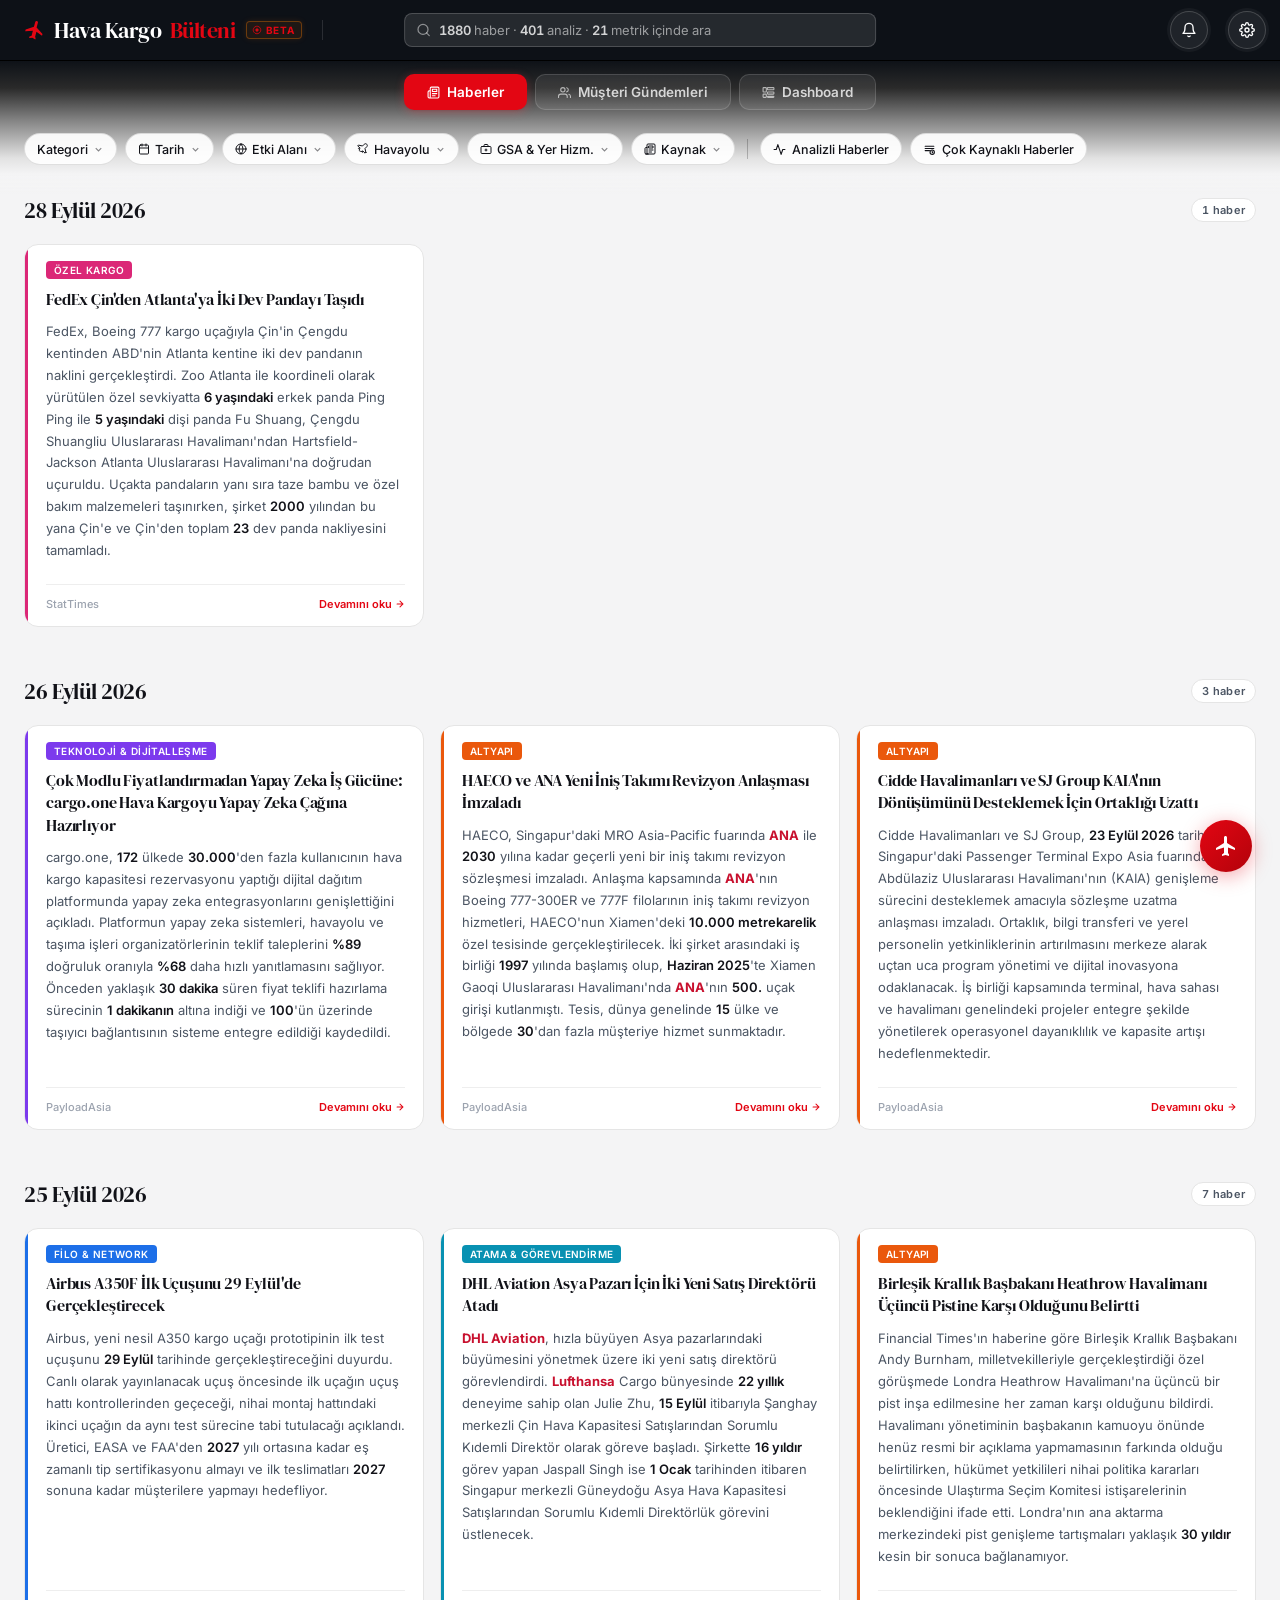
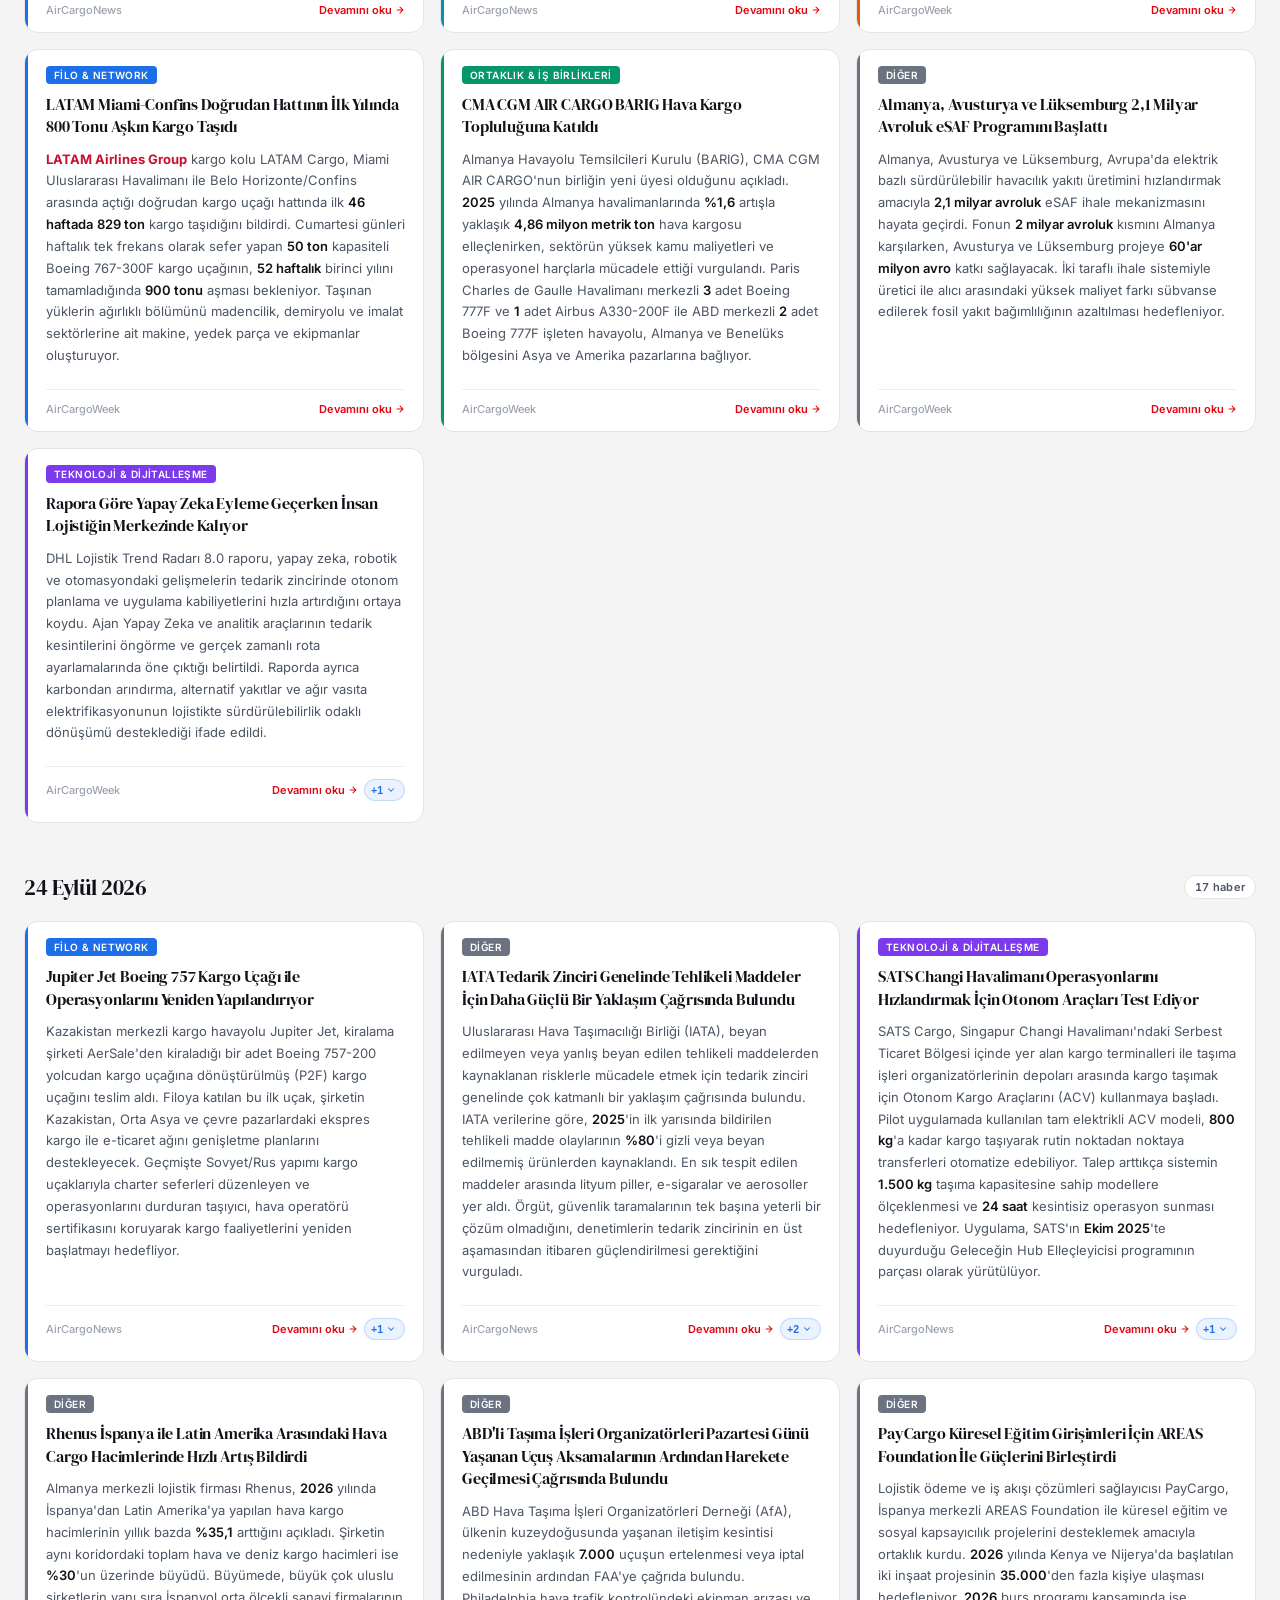
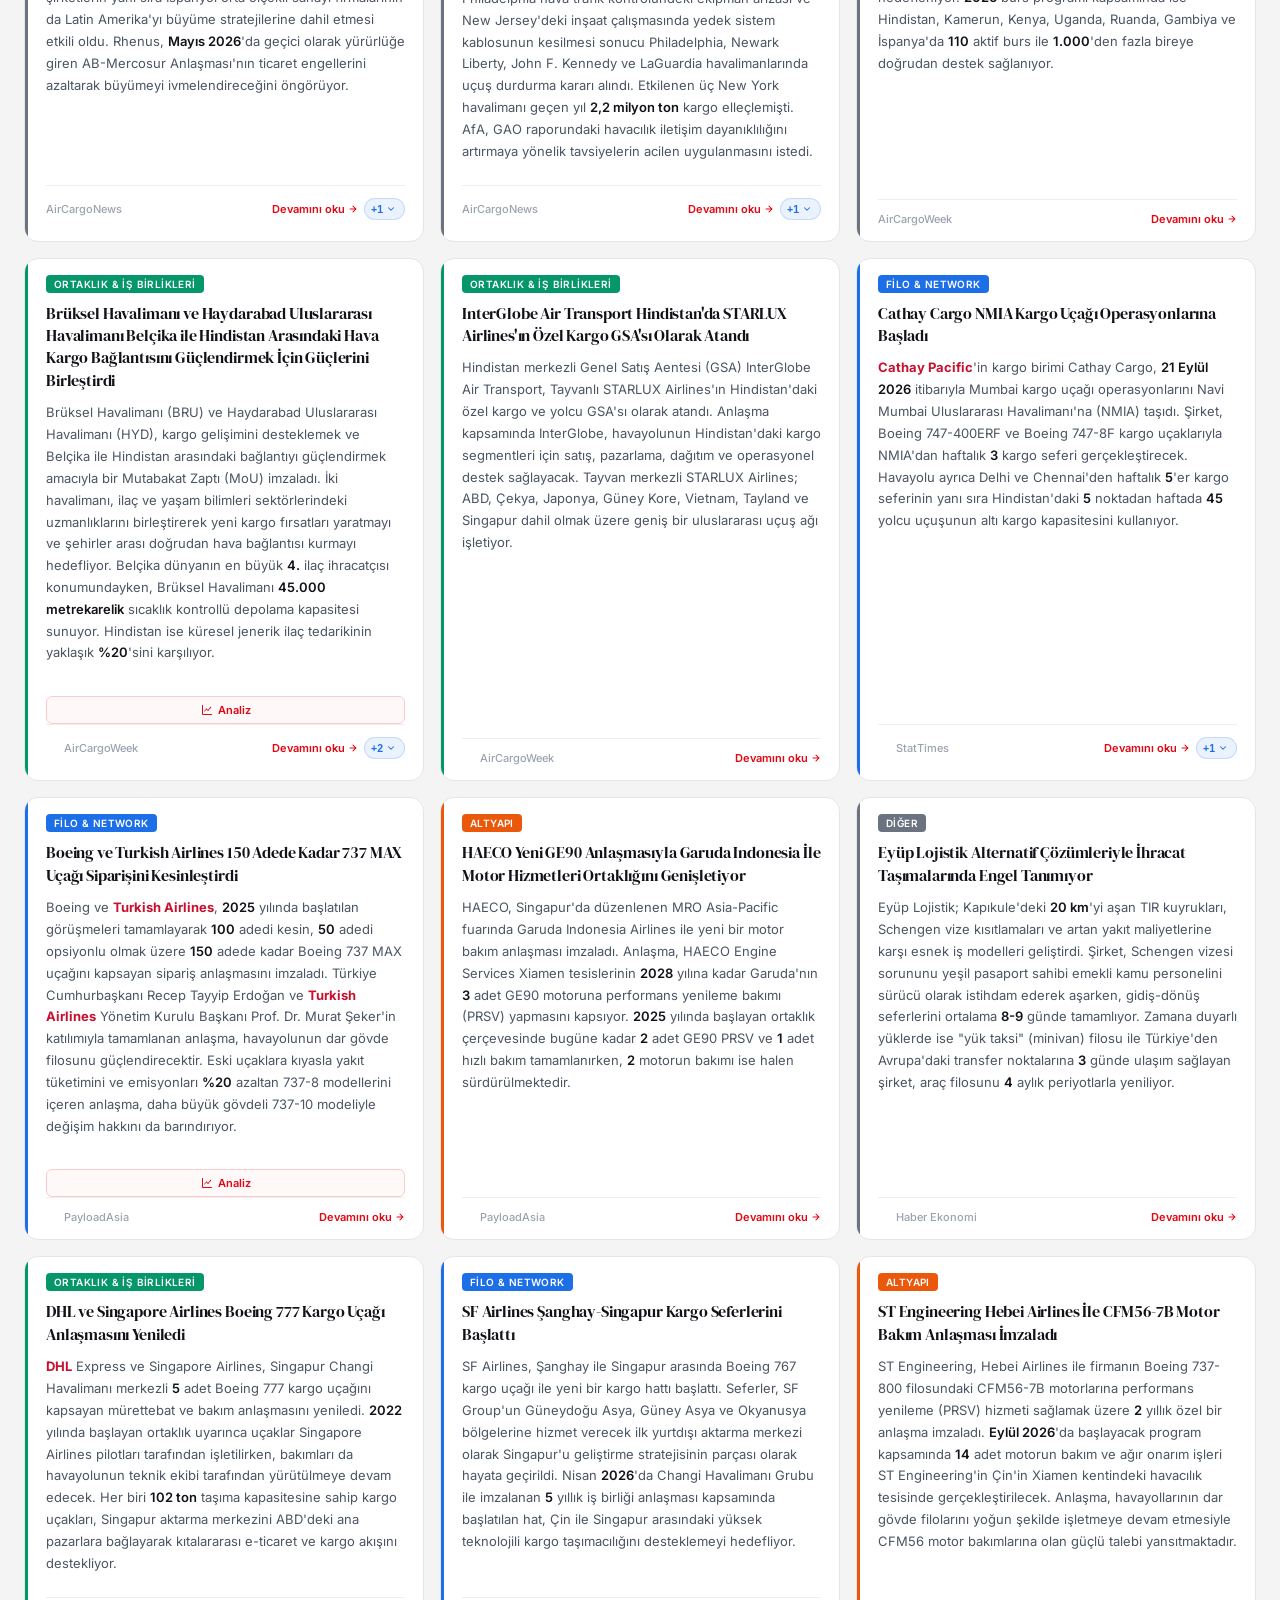
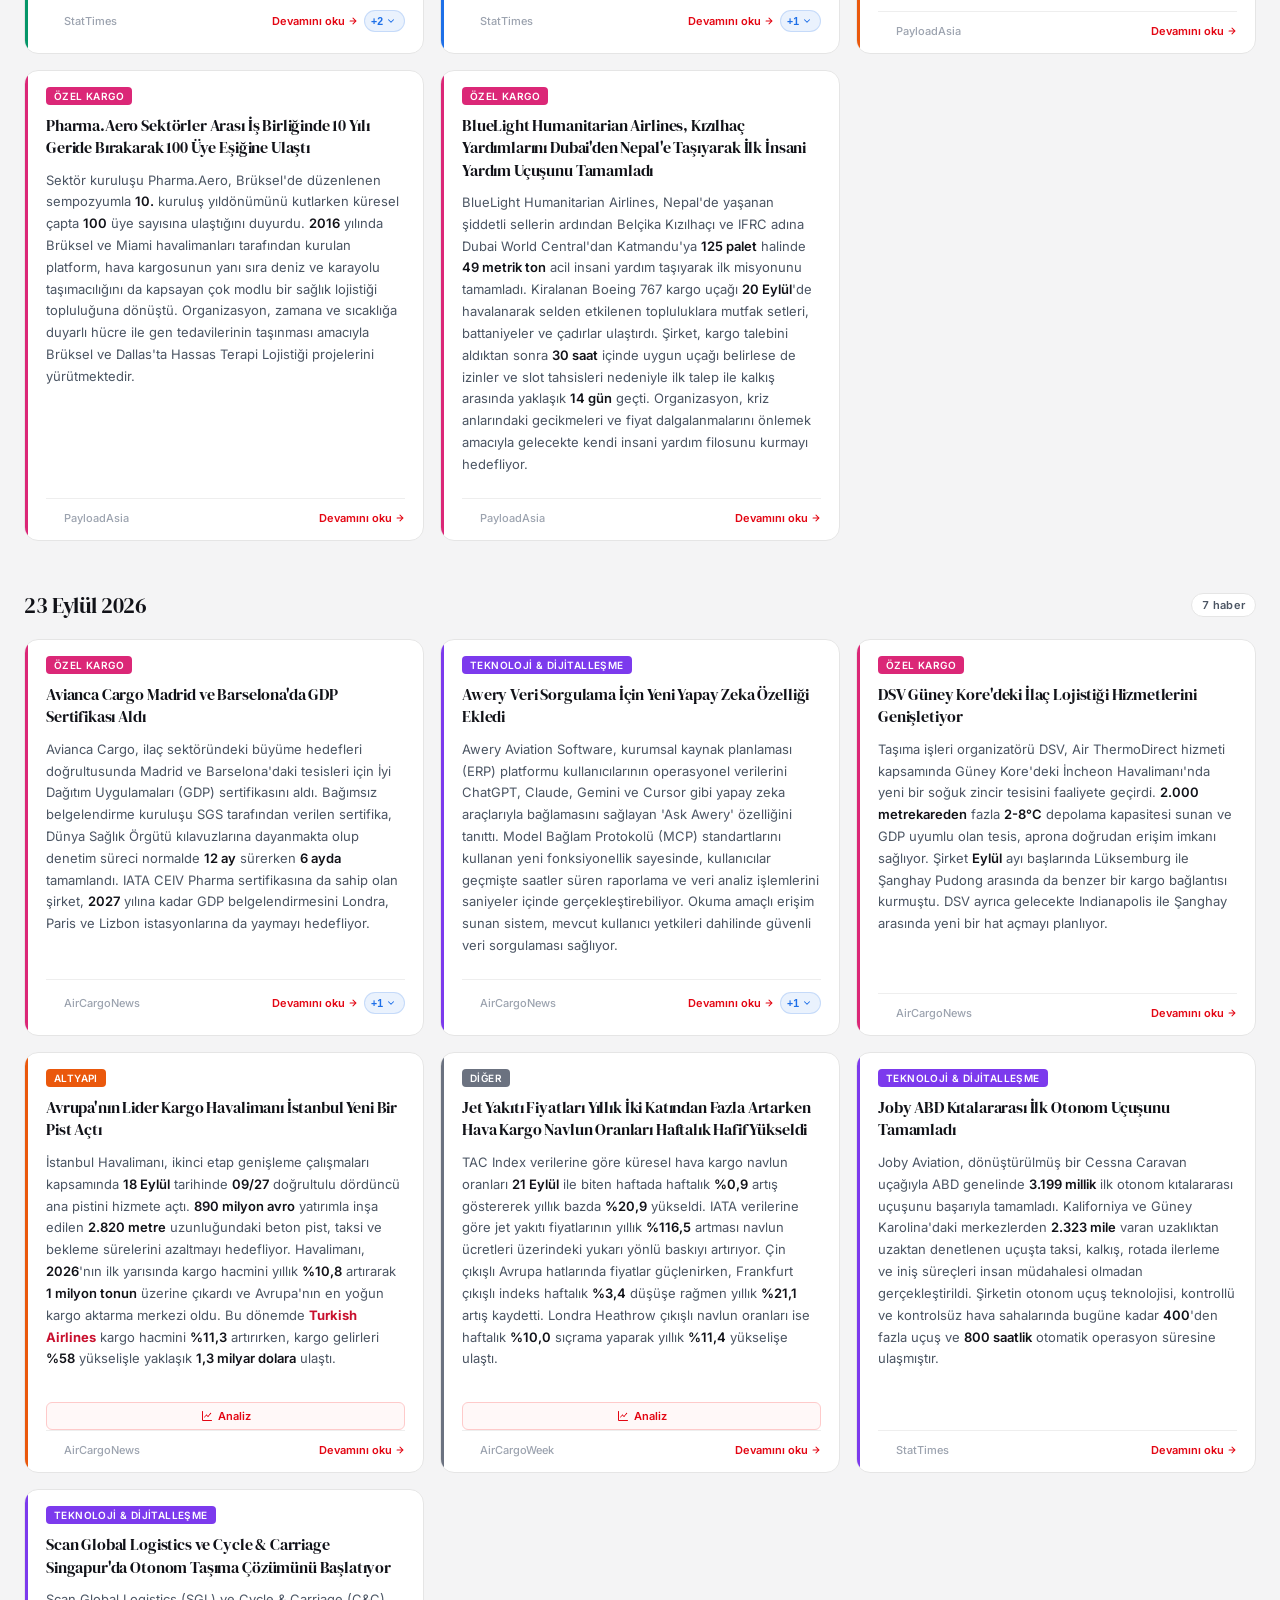
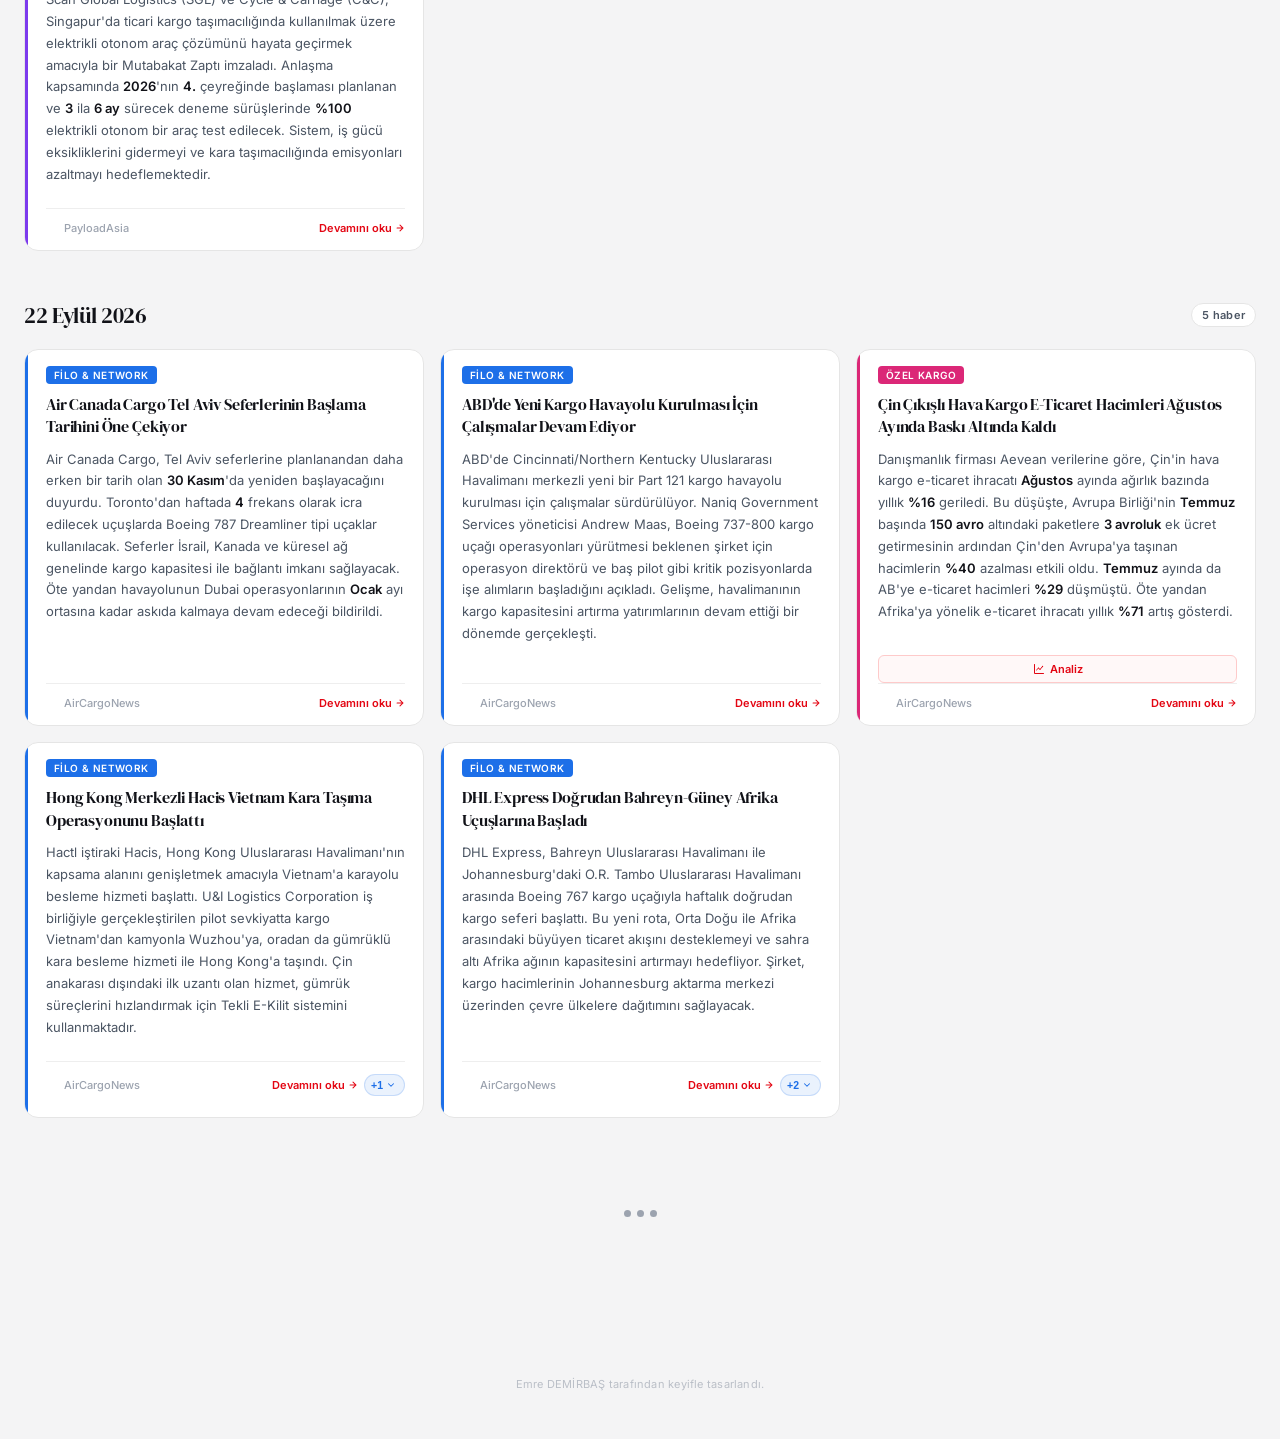
==== commit a5302104: "fix(cargo-map): radar kapsama boşluğunu kesikli çizgiyle göster Kalkış meydanı ile ilk radar noktası" ====
--- a/index.html
+++ b/index.html
@@ -6048,10 +6048,17 @@
         <p class="fin-src-intro">
           <strong>Op. Kâr (EBIT) tanımı:</strong> her havayolunda, şirketin <em>finansman gelir/giderinden hemen önce</em> raporladığı
           faaliyet kârı alt toplamı kullanılır — THY'de <em>Operating Profit</em>, Lufthansa'da <em>EBIT</em>,
-          Pegasus'ta <em>Operating profit before financial expense</em>, China Eastern'de <em>Operating income</em> + iştirak ve iş ortaklığı payları. Böylece yatırım ve özkaynak yöntemi sonuçları
+          Pegasus'ta <em>Operating profit before financial expense</em>, LATAM'da <em>Income from operating activities</em> (raporlanan, düzeltilmemiş),
+          Air France-KLM'de <em>Income from operating activities</em> + iştirak payı (2026'dan itibaren IFRS 18 faaliyet kârı + iştirak payı),
+          Cathay Pacific, China Eastern, Air China ve China Southern'de faaliyet kârı + iştirak ve iş ortaklığı payları. Böylece yatırım ve özkaynak yöntemi sonuçları
           tüm havayollarında aynı şekilde dahil edilir. <strong>US GAAP</strong> gelir tablolarında bu alt toplam bulunmadığından
           ABD havayollarında (Delta, United, American, Southwest) değer <em>vergi öncesi kâr + net faiz gideri</em> olarak
-          <strong>türetilmiştir</strong>; bileşenlerin tamamı SEC bildirimlerinden alınmıştır.
+          <strong>türetilmiştir</strong>; bileşenlerin tamamı SEC bildirimlerinden (10-K) alınmıştır. 2011–2013 American rakamları
+          AMR Corporation'a aittir; US Airways birleşmesi 9 Aralık 2013'ten itibaren konsolidedir. Aynı yöntem, faaliyet kârı alt toplamı
+          iştirak sonuçlarını içermeyen <strong>China Airlines</strong> (TWSE), <strong>ANA</strong> (J-GAAP), <strong>Singapore Airlines</strong> ve
+          <strong>Asiana</strong> için de uygulanır: vergi öncesi kâr − faiz (ve temettü) / finansal gelir + faiz / finansman gideri.
+          <strong>Avianca</strong>'da faaliyet kârı + özkaynak yöntemi payı kullanılır. İstisnalar <strong>Korean Air</strong> ve
+          <strong>Etihad</strong>'dır (aşağıdaki notlara bakınız).
         </p>
 
         <!-- Raporlama Yapısı & Metodoloji Kategorizasyon Tablosu (Dinamik JS ile doldurulur) -->
@@ -6064,16 +6071,46 @@
             <span style="font-size:12.5px;font-weight:800;color:var(--text-1)">Bilinen Sınırlar ve Veri Notları</span>
           </div>
           <ul style="margin:0;padding-left:17px;font-size:11.8px;line-height:1.75;color:var(--text-2)">
-            <li><strong>Kapsam.</strong> Çeyreklik ve yarı yıllık seriler şu an THY, Pegasus, Lufthansa, China Eastern, Delta, United, American ve Southwest için doludur. Diğer havayollarında bu haneler boştur ve resmi ara dönem raporlarından kademeli olarak tamamlanmaktadır.</li>
+            <li><strong>Kapsam.</strong> Çeyreklik seriler (2024-Q1 – 2026-Q2) şu an THY, Pegasus, Lufthansa, Air France-KLM, LATAM, China Eastern, Air China, China Southern, China Airlines, ANA, Delta, United, American ve Southwest için doludur; Korean Air'de 2025-Q1'den, ANA'da 2024-Q2'den başlar. Singapore Airlines, Asiana ve Avianca'da da çeyreklik seriler doludur (Singapore Airlines'ta 2024-Q1 EBIT'i boştur). Etihad'da 2024–2025 çeyrekleri yalnızca ciro ve net kâr olarak verilir; 2026 ara dönem bülteni henüz yayımlanmamıştır. Cathay Pacific yalnızca yarı yıllık rapor yayımladığından yarı yıllık seri (2023-H1 – 2026-H1) olarak verilir.</li>
             <li><strong>ABD havayollarında EBIT türetilmiştir.</strong> US GAAP gelir tablosunda EBIT alt toplamı bulunmaz; değer <em>vergi öncesi kâr + net faiz gideri</em> olarak hesaplanmıştır. Bileşenlerin tamamı SEC bildirimlerinden alınmıştır.</li>
             <li><strong>Pegasus'ta kaynak tablo 2023'te değişir.</strong> Tüm değerler USD'dir; ancak USD'ye çevrilen tablo farklıdır: 2011–2022 şirketin <strong>TL (TFRS)</strong> tablolarından, 2023'ten itibaren <strong>EUR (IFRS)</strong> tablolarından gelir. Enflasyon muhasebesi nedeniyle iki tablo aynı yıl için farklı sonuç verir (2022 geliri TL tabanından 2,28 mlr $, EUR tabanından 2,61 mlr $). Bu nedenle 2022→2023 değişiminin bir kısmı gerçek büyüme değil, taban değişimidir. Faaliyet kârı da aynı sınırda EBIT seviyesine geçer; 2011–2022 kaynağın kullandığı faaliyet kârı satırıdır.</li>
             <li><strong>Kur yöntemi.</strong> Yerel para birimiyle raporlayan havayollarında tüm dönemler ilgili yılın <strong>yıl sonu</strong> USD kuruyla çevrilir. Bu sayede çeyrek toplamları yıllık rakamla birebir tutar; ancak çeyreğin kendi dönem kuru değildir.</li>
-            <li><strong>2026 dönemleri geçicidir.</strong> 2026 yıl sonu kuru henüz oluşmadığından yerel para biriminde raporlayan havayollarının 2026 çeyrekleri, aynı sütundaki diğer havayollarıyla tek tabanda kalması için emsal tablonun kurlarıyla (<strong>1,1627 EUR/USD</strong>, <strong>0,1444 CNY/USD</strong>) çevrilmiştir. Yıl kapandığında tüm 2026 dönemleri yıl sonu kuruyla yeniden hesaplanacaktır. Air China, China Southern ve Korean Air için yalnızca <strong>2026-Q1</strong> gösterilir: emsal tablo hazırlandığında bu şirketler ikinci çeyreği henüz açıklamamıştı ve tablodaki rakam birinci çeyreğe aitti.</li>
-            <li><strong>China Eastern'de çeyrekler iki standarttan gelir.</strong> Şirket Q1 ve 9 aylık sonuçlarını Çin muhasebe standardıyla (CAS), yarı yıllık ve yıllık sonuçlarını IFRS ile yayımlar. Q2 ve Q4, IFRS toplamlarından CAS dönemleri çıkarılarak türetilir; bu sayede yarı yıllık ve yıllık rakamlar IFRS ile birebir tutar, iki standart arasındaki küçük farklar Q2–Q4 arasında dağılır. Yıllık seri 2011–2025 boyunca IFRS'e göre düzeltilmiştir (kaynak serisinde ciro bazı yıllarda diğer faaliyet gelirlerini içeriyor, net kâr bazı yıllarda vergi öncesi kârdı).</li>
+            <li><strong>2026 dönemleri geçicidir.</strong> 2026 yıl sonu kuru henüz oluşmadığından yerel para biriminde raporlayan havayollarının 2026 çeyrekleri, aynı sütundaki diğer havayollarıyla tek tabanda kalması için emsal tablonun kurlarıyla (<strong>1,1627 EUR/USD</strong>, <strong>0,1444 CNY/USD</strong>, <strong>1.464,9 KRW/USD</strong>) çevrilmiştir; emsal tabloda kuru bulunmayan para birimlerinde 30 Haziran 2026 kuru kullanılmıştır (<strong>31,85 TWD</strong>, <strong>162,61 JPY</strong>, <strong>7,842 HKD</strong>, <strong>1,2941 SGD</strong> / USD). Yıl kapandığında tüm 2026 dönemleri yıl sonu kuruyla yeniden hesaplanacaktır.</li>
+            <li><strong>Çin havayollarında (China Eastern, Air China, China Southern) çeyrekler iki standarttan gelir.</strong> Şirketler Q1 ve 9 aylık sonuçlarını Çin muhasebe standardıyla (CAS), yarı yıllık ve yıllık sonuçlarını IFRS ile yayımlar. Q2 ve Q4, IFRS toplamlarından CAS dönemleri çıkarılarak türetilir; bu sayede yarı yıllık ve yıllık rakamlar IFRS ile birebir tutar, iki standart arasındaki küçük farklar Q2–Q4 arasında dağılır. Üç şirketin yıllık serisi 2011–2025 boyunca IFRS'e göre düzeltilmiştir (kaynak serisinde China Eastern'in cirosu bazı yıllarda diğer faaliyet gelirlerini içeriyor, net kârı bazı yıllarda vergi öncesi kârdı; China Southern'in 2022 faaliyet sonucu kârlı görünüyordu, resmi rakam zarardır).</li>
+            <li><strong>Korean Air'de çeyrekler ayrı (non-consolidated) bazdadır.</strong> Konsolide ara dönem tablolarında çeyrek bazında finansman kalemleri erişilebilir olmadığından Korean Air çeyrekleri şirketin <em>ayrı</em> (ana şirket) K-IFRS <em>faaliyet kârı</em> ile verilir; iştirak sonuçlarını içermez. Kaynak serisindeki 2025 yıllık rakamı da aynı ayrı bazdadır ve çeyrek toplamıyla birebir tutar; bu rakamlar Asiana gibi bağlı ortaklıkları içermez. 2024 çeyrekleri için güvenilir kaynak bulunamadığından boş bırakılmıştır.</li>
+            <li><strong>ANA ve Singapore Airlines'ta mali yıl Nisan–Mart'tır.</strong> Yıl etiketi mali yılın başladığı yılı gösterir (2025 = Nisan 2025 – Mart 2026). Çeyrekler ise diğer havayollarıyla karşılaştırılabilsin diye <strong>takvim çeyreği</strong> olarak yerleştirilmiştir: bir yılın Q2–Q4'ü ile izleyen yılın Q1'i toplamı o mali yılı verir. Her çeyrek ait olduğu mali yılın kuruyla çevrilir. ANA'nın Ocak–Mart 2024 (2024-Q1) verisi resmi kaynakta erişilemediğinden boştur.</li>
+            <li><strong>Singapore Airlines çeyreklerinde sınırlı bir dağıtım vardır.</strong> Şirketin 1. ve 3. çeyrek bültenleri faaliyet kârını ve faaliyet dışı kalemlerin toplamını verir, ancak faiz gelir/gideri kırılımını vermez. Bu nedenle yalnızca yarı yıllık <em>net finansman</em> tutarı iki çeyreğe eşit dağıtılmıştır (çeyrek başına 2–20 milyon $ düzeyinde). Yarı yıl ve yıl toplamları kesindir. 2026-Q2'de henüz yarı yıl raporu olmadığından bir önceki yarı yılın çeyrek ortalaması kullanılmıştır ve rakam geçicidir. 2024-Q1 (Ocak–Mart 2024) için EBIT hesaplanamadığından boştur. Çeyrek net kârında azınlık payları (yılda 20–40 milyon $) ikinci ve dördüncü mali çeyreğe yansır.</li>
+            <li><strong>Etihad EBIT yayımlamaz.</strong> Şirket bültenlerinde 2024'ten itibaren yalnızca FAVÖK (EBITDA) açıklanıyor; kaynak serisi 2024–2025 "faaliyet kârı" olarak FAVÖK'ü göstermiş, bu değerler <strong>kaldırılmıştır</strong>. 2011–2023 değerleri şirketin kendi "faaliyet sonucu" rakamlarıdır ve bağımsız tablolarla doğrulanamamıştır. Etihad bültenleri ciroyu 0,1 milyar AED hassasiyetinde verdiğinden çeyrek cirolarında ±30 milyon $ düzeyinde yuvarlama payı vardır; net kâr milyon dolar hassasiyetindedir.</li>
+            <li><strong>Avianca'da 2021 yılı boştur.</strong> Avianca Aralık 2021'de iflas korumasından (Chapter 11) çıkarak yeni şirkete (AGIL) devredildi; AGIL'in 2021 tabloları yalnızca Aralık ayını kapsar, yılın tamamı için resmi tablo yoktur. 2026 tablolarında ciro "net gelir" sunumuna geçmiştir; 2026 çeyrekleri 2025'e göre yaklaşık %4 daha düşük bazda raporlanır.</li>
+            <li><strong>Kaynak serisinde düzeltilen tutarsızlıklar.</strong> Resmi raporlarla karşılaştırmada kaynak serisinin satır tanımını yıldan yıla değiştirdiği görülmüş ve rakamlar resmi raporlara göre düzeltilmiştir:
+              <strong>Air France-KLM</strong> faaliyet kârı 2022–2025'te FAVÖK (EBITDA), 2011–2021'de olağan faaliyet sonucuydu (2017 EBIT'i 1,5 mlr €'luk tek seferlik emeklilik varlığı silinmesini içerir);
+              <strong>LATAM</strong> 2023–2025'te "düzeltilmiş" (adjusted) faaliyet ve net kâr veriyordu (2012 kaynak serisinde TAM'ın tam yılını içeren pro forma rakamdı; resmi tablolara göre düzeltildi);
+              <strong>Cathay Pacific</strong>'te iştirak sonuçları (Air China payı dahil) dışarıdaydı ve 2018–2021 cirosu yalnızca havayolu faaliyetlerini kapsıyordu;
+              <strong>China Airlines</strong>'ta 2013–2023 rakamları yalnızca ana şirkete aitti, konsolide değerlerle değiştirildi (2012 de düzeltildi; 2011 ile 2023'e kadarki yolcu/kargo gelir kırılımı hâlâ ana şirket bazındadır);
+              <strong>Singapore Airlines</strong>'ta 2011–2020 rakamları yalnızca ana şirkete (SIA + SilkAir) aitti ve faaliyet kârı iştirak sonuçlarını (Air India payı dahil) dışlıyordu; grup rakamlarıyla değiştirildi;
+              <strong>Asiana</strong>'da kaynak serisi bazı yıllarda farklı bazdaydı ve 2025 faaliyet/net kârı eksikti; 2011–2025 konsolide tablolarla yeniden kuruldu;
+              <strong>Avianca</strong>'da kaynak serisinin faaliyet kârı IFRS faaliyet kârıyla uyuşmuyordu (ör. 2019'da kaynak +510 milyon $, resmi −553 milyon $);
+              <strong>Lufthansa</strong>'da 2014–2015 net kârı aslında "toplam kapsamlı gelir" idi.</li>
             <li><strong>Bazı havayollarında finansal ve yolcu verisi farklı kapsamdadır.</strong> Kaynak, Lufthansa ve Air France-KLM'de <strong>grup cirosunu</strong> (SWISS, Austrian, Eurowings / KLM dahil) verirken <strong>yolcu sayısını ana marka için</strong> raporlar (Lufthansa 2025: grup 135 milyon yolcu taşırken tabloda 65,7 milyon görünür). Bu nedenle bu iki havayolunda <em>yolcu başına gelir</em> gerçekte olduğundan yüksek çıkar; ciro ve yolcu rakamları doğrudan oranlanmamalıdır.</li>
             <li><strong>IFRS / US GAAP sunum farkı.</strong> IFRS raporlayan şirketlerde (ör. THY) uçak satış kazancı gibi yatırım faaliyeti sonuçları EBIT'in içindedir; ABD havayollarında aynı kalemler faaliyet dışıdır. Marj karşılaştırmalarında bu fark göz önünde bulundurulmalıdır.</li>
             <li><strong>Ethiopian Airlines'da dönem tabanı karışıktır.</strong> Mali yıl Temmuz–Haziran'dır ve yıl etiketi mali yılın <em>başladığı</em> yılı gösterir (ör. 2025 = Temmuz 2025 – Haziran 2026). Gelir serisi baştan sona mali yıldır; ancak <strong>2020–2023 yolcu ve kapasite verileri takvim yılıdır</strong> (AFRAA derlemesi), 2024'ten itibaren mali yıla geçilmiştir. Bu nedenle 2020–2023'te aynı yıl etiketindeki gelir ile yolcu rakamları farklı dönemleri kapsar.</li>
-            <li><strong>Ara dönem yayımlamayanlar.</strong> AJet ve Saudia kamuya finansal tablo açıklamaz; Qatar Airways, Ethiopian ve Cargolux yalnızca yıllık rapor yayımlar. Bu havayollarında çeyreklik/yarı yıllık haneler <strong>tahminle doldurulmaz</strong>, boş bırakılır.</li>
+            <li><strong>THY emsal tablosu (Global Hava Yolları Finansal Sonuçları) ile farklar.</strong> Piyasa değeri ve uçak sayısı emsal tablodan alınmıştır ve birebir aynıdır. Diğer sütunlardaki farklar veri hatası değil, tanım veya dönem farkıdır:
+              emsal tablonun 2Ç'26 sütunundaki <strong>Air China, China Southern, China Eastern ve Korean Air</strong> rakamları aslında <strong>1. çeyreğe</strong> aittir (tablo hazırlandığında bu şirketler 2. çeyreği açıklamamıştı; Çin'li üç şirket 2. çeyrekte resmi raporlara göre zarar etmiştir);
+              <strong>THY</strong>'de emsal tablo faaliyet kârını yatırım faaliyeti gelirleri (uçak satış kazançları vb.) hariç verir, burada THY'nin <em>Operating Profit</em> satırı kullanılır (2Ç'26: −64'e karşı +467 milyon $);
+              <strong>ABD havayollarında</strong> emsal tablo US GAAP faaliyet kârını, burada vergi öncesi kâr + net faiz gideri kullanılır;
+              <strong>Singapore Airlines, ANA ve Cathay Pacific</strong>'te burada EBIT iştirak ve faaliyet dışı sonuçları içerir (ör. Singapore Airlines'ta Air India zararı);
+              <strong>Air France-KLM</strong>'de emsal tablo ana ortaklık net kârını, burada toplam net kâr kullanılır;
+              <strong>LATAM</strong>'da emsal tablo yolcu + kargo cirosunu, burada diğer gelirler dahil toplam ciroyu verir;
+              <strong>Pegasus</strong>'un son 12 ay rakamları emsal tabloda TL (enflasyon düzeltmeli) tabanlıdır, burada şirketin EUR (IFRS) tablolarından çevrilir;
+              <strong>Lufthansa</strong>'da son 12 ay faaliyet kârı farkı emsal tablonun geçmiş çeyreklerde düzeltilmiş (adjusted) EBIT kullanmasından kaynaklanıyor olabilir; burada raporlanan EBIT kullanılır.
+              Kur farkları (ör. ANA'da %2–4) dönem kuru ile yıl sonu kuru arasındaki farktan gelir.</li>
+            <li><strong>Yıllık seride boş hücreler.</strong> Aşağıdaki boşluklar veri hatası değildir; ilgili dönem için güvenilir resmi rakam bulunamadığı için <strong>tahminle doldurulmamıştır</strong>:
+              <strong>Qatar Airways</strong> 2011–2013 için faaliyet ve net kâr açıklamamıştır;
+              <strong>Ethiopian</strong>'ın 2023–2025 faaliyet ve net kârı kaynak serisinde yoktur ve resmi raporla doğrulanamamıştır;
+              <strong>Etihad</strong> 2016–2018'de faaliyet sonucu, 2020–2021'de ise net kâr yerine yalnızca "çekirdek faaliyet zararı" açıklamıştır (2024–2025 için yukarıdaki nota bakınız);
+              <strong>Cargolux</strong>'un 2017, 2018 ve 2022–2025 faaliyet kârı kaynak serisinde yoktur;
+              <strong>Avianca</strong> 2021 için yukarıdaki nota bakınız.</li>
+            <li><strong>Ara dönem yayımlamayanlar.</strong> AJet ve Saudia kamuya finansal tablo açıklamaz; Qatar Airways, Emirates (yalnızca yarı yıl bülteni), Ethiopian ve Cargolux ara dönem tablosu yayımlamaz. Bu havayollarında çeyreklik/yarı yıllık haneler <strong>tahminle doldurulmaz</strong>, boş bırakılır.</li>
           </ul>
         </div>
 
@@ -17346,6 +17383,19 @@
   let _cargoRouteLayers = [];
   let _cargoTraveledLine = null;
   let _cargoRemainingLine = null;
+  let _cargoGapLine = null;
+
+  // Kalkıştan ilk radar noktasına kadar kapsama boşluğu varsa (gerçek iz değil) tahmini kesikli çizgiyle göster
+  function drawCargoTrackGapLine(f, routeColor) {
+    if (_cargoGapLine) { _cargoMap.removeLayer(_cargoGapLine); _cargoGapLine = null; }
+    if (!f._realTrack || f._realTrack.length < 2 || !f.dep || f.dep.lat == null) return;
+    const first = f._realTrack[0];
+    if (getDistance(f.dep.lat, f.dep.lon, first[0], first[1]) < 15) return;
+    const gapPts = getArcPoints([f.dep.lat, f.dep.lon], [first[0], first[1]], 40);
+    _cargoGapLine = L.polyline(splitAntimeridian(gapPts), { color: routeColor, weight: 2.2, opacity: 0.45, dashArray: '5,5' });
+    _cargoGapLine.addTo(_cargoMap);
+    _cargoRouteLayers.push(_cargoGapLine);
+  }
 
   const cargoPlaneIcon = (track, color, dashed) => L.divIcon({
     className: 'cargo-plane-icon',
@@ -17697,6 +17747,7 @@
       _cargoRouteLayers = [];
       _cargoTraveledLine = null;
       _cargoRemainingLine = null;
+      _cargoGapLine = null;
 
       if (_cargoHighlightMarker) _cargoMap.removeLayer(_cargoHighlightMarker);
       _cargoHighlightMarker = L.marker([targetLat, targetLon], { icon: cargoHighlightIcon(), interactive: false, zIndexOffset: -100 });
@@ -17736,6 +17787,7 @@
         _cargoTraveledLine = L.polyline(segmentedTraveled, traveledStyle);
         _cargoTraveledLine.addTo(_cargoMap);
         _cargoRouteLayers.push(_cargoTraveledLine);
+        if (!isEstimatedTrack) drawCargoTrackGapLine(f, routeColor);
       }
 
       if (f.arr && f.arr.lat != null) {
@@ -17930,9 +17982,12 @@
       }
 
       // İzin kalkış meydanına en yakın noktası bile 500 km'den uzaksa (ör. ALA kalkışı için Bakü 2.400 km uzakta!),
-      // bu iz kesinlikle bu uçuşa ait olamaz, önceki uçuştan kalmadır:
+      // bu iz genelde önceki uçuştan kalmadır. İstisna: radar kapsama boşluğu (ör. Güney Çin, okyanus) —
+      // iz meydana en yakın noktasından başlıyor ve uçak meydandan uzaklaşıyorsa bu seferin izidir.
       if (minDist > 500) {
-        return null;
+        const lastRaw = rawPts[rawPts.length - 1];
+        const distEndToDep = getDistance(lastRaw[0], lastRaw[1], f.dep.lat, f.dep.lon);
+        if (!(minIdx === 0 && distEndToDep > minDist + 30)) return null;
       }
 
       const distStartToDep = getDistance(rawPts[0][0], rawPts[0][1], f.dep.lat, f.dep.lon);
@@ -17969,11 +18024,9 @@
         if (leadArc && leadArc.length > 1) {
           pts.push(...leadArc.slice(0, -1));
         }
-      } else {
-        // Kör nokta çok büyükse (örn. > 180 km), ASLA geriye doğru bükülen yapay 2500 km'lik yay çizme!
-        // Meydandan ilk radar noktasına doğrudan hat oluştur
-        pts.push([f.dep.lat, f.dep.lon]);
-      }
+      }
+      // Kör nokta çok büyükse (örn. > 180 km) meydanı ize ekleme: bu boşluk gerçek iz değil,
+      // drawCargoTrackGapLine ile ayrıca kesikli çizilir.
     }
     pts.push(...rawPts);
 
@@ -18027,6 +18080,7 @@
               _cargoTraveledLine.addTo(_cargoMap);
               _cargoRouteLayers.push(_cargoTraveledLine);
             }
+            drawCargoTrackGapLine(f, routeColor);
 
             const currentPoint = pts[pts.length - 1];
             if (currentPoint && currentPoint[0] != null && currentPoint[1] != null) {
@@ -25885,9 +25939,10 @@
   }
   const y = parseInt(yearStr);
   if (fyEnd === 12) return `Oca – Ara ${y}`;
-  // fyEnd=3 → Nisan(y-1) – Mart(y)
+  // fyEnd=3 → Nisan(y) – Mart(y+1). Yıl etiketi mali yılın BAŞLADIĞI yıldır
+  // (financials.json ve getEffectiveData ile aynı; ör. ANA 2025 = Nis 2025 – Mar 2026).
   const startM = (fyEnd % 12) + 1;  // ay sonrası = başlangıç
-  return `${TR_MONTHS[startM]} ${y-1} – ${TR_MONTHS[fyEnd]} ${y}`;
+  return `${TR_MONTHS[startM]} ${y} – ${TR_MONTHS[fyEnd]} ${y+1}`;
 }
 
 // ── Takvim Yılı normalize: HİBRİT model ─────────────────────────────────
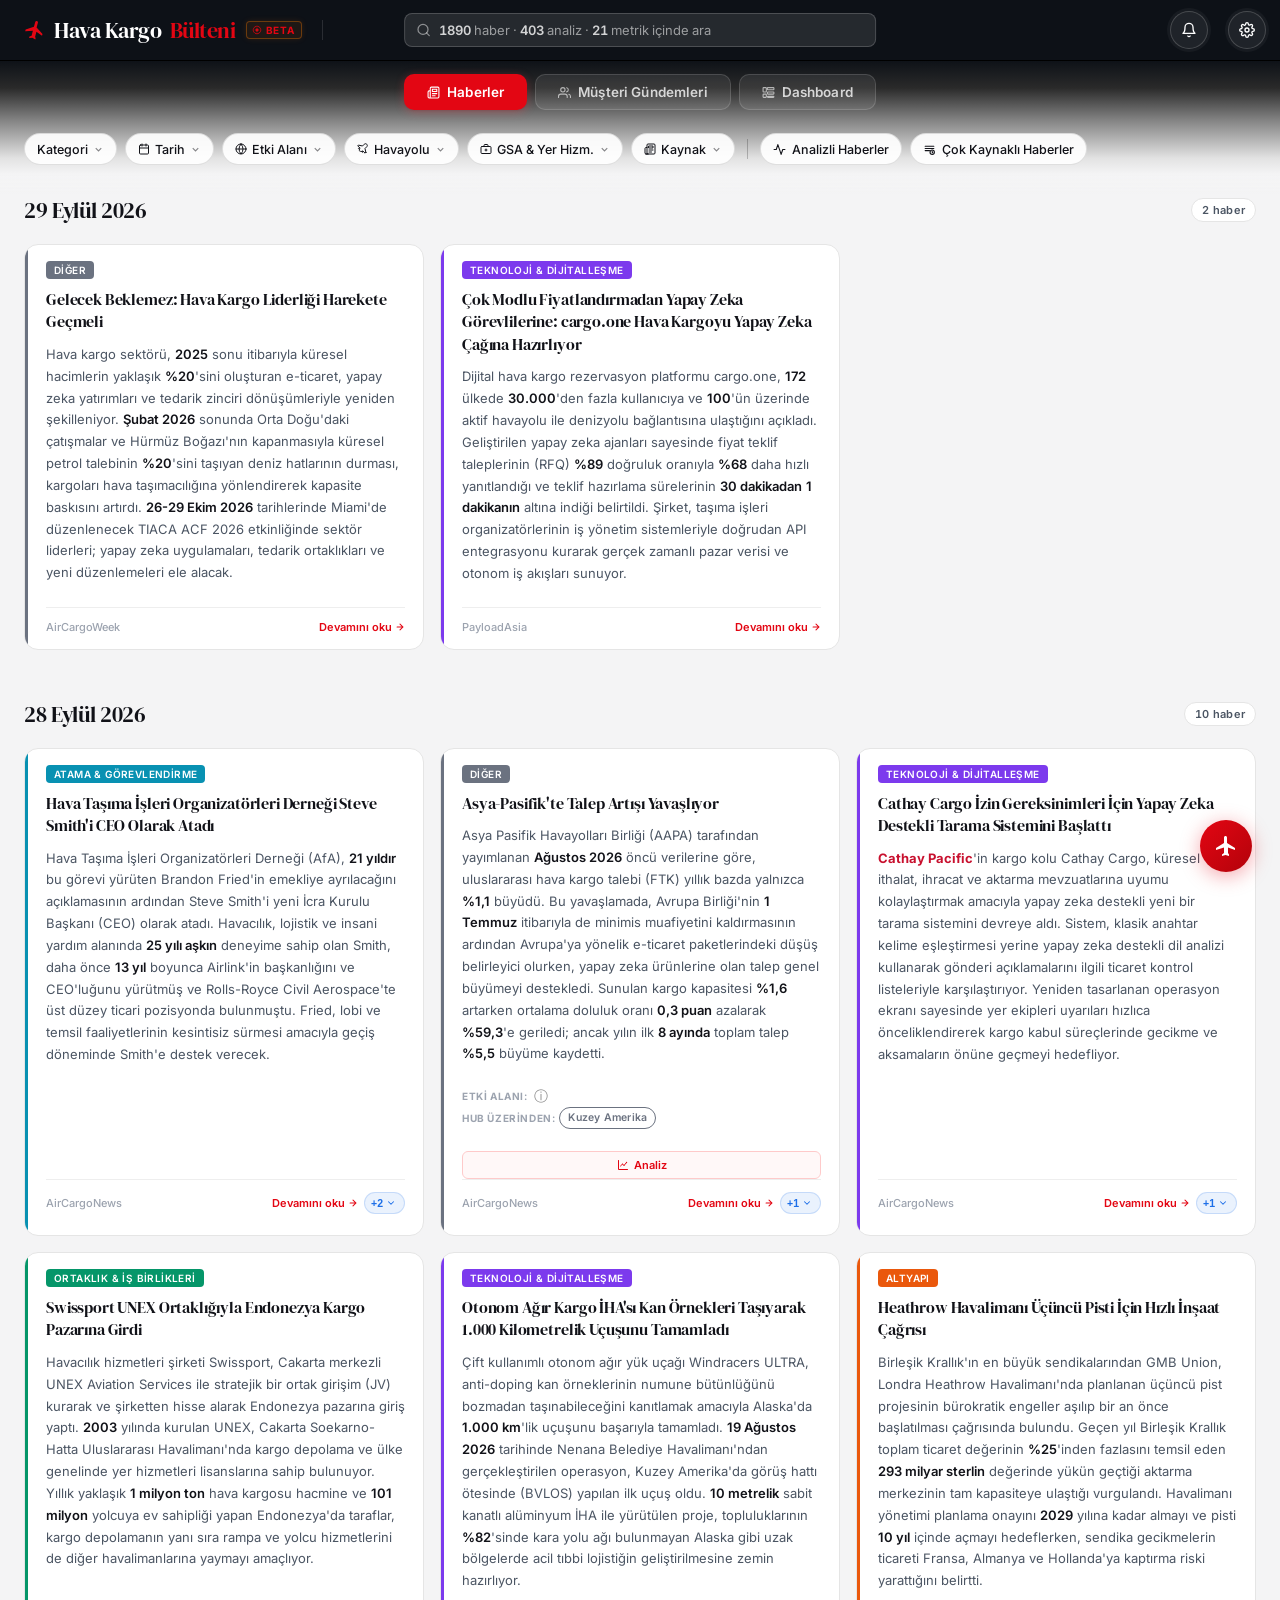
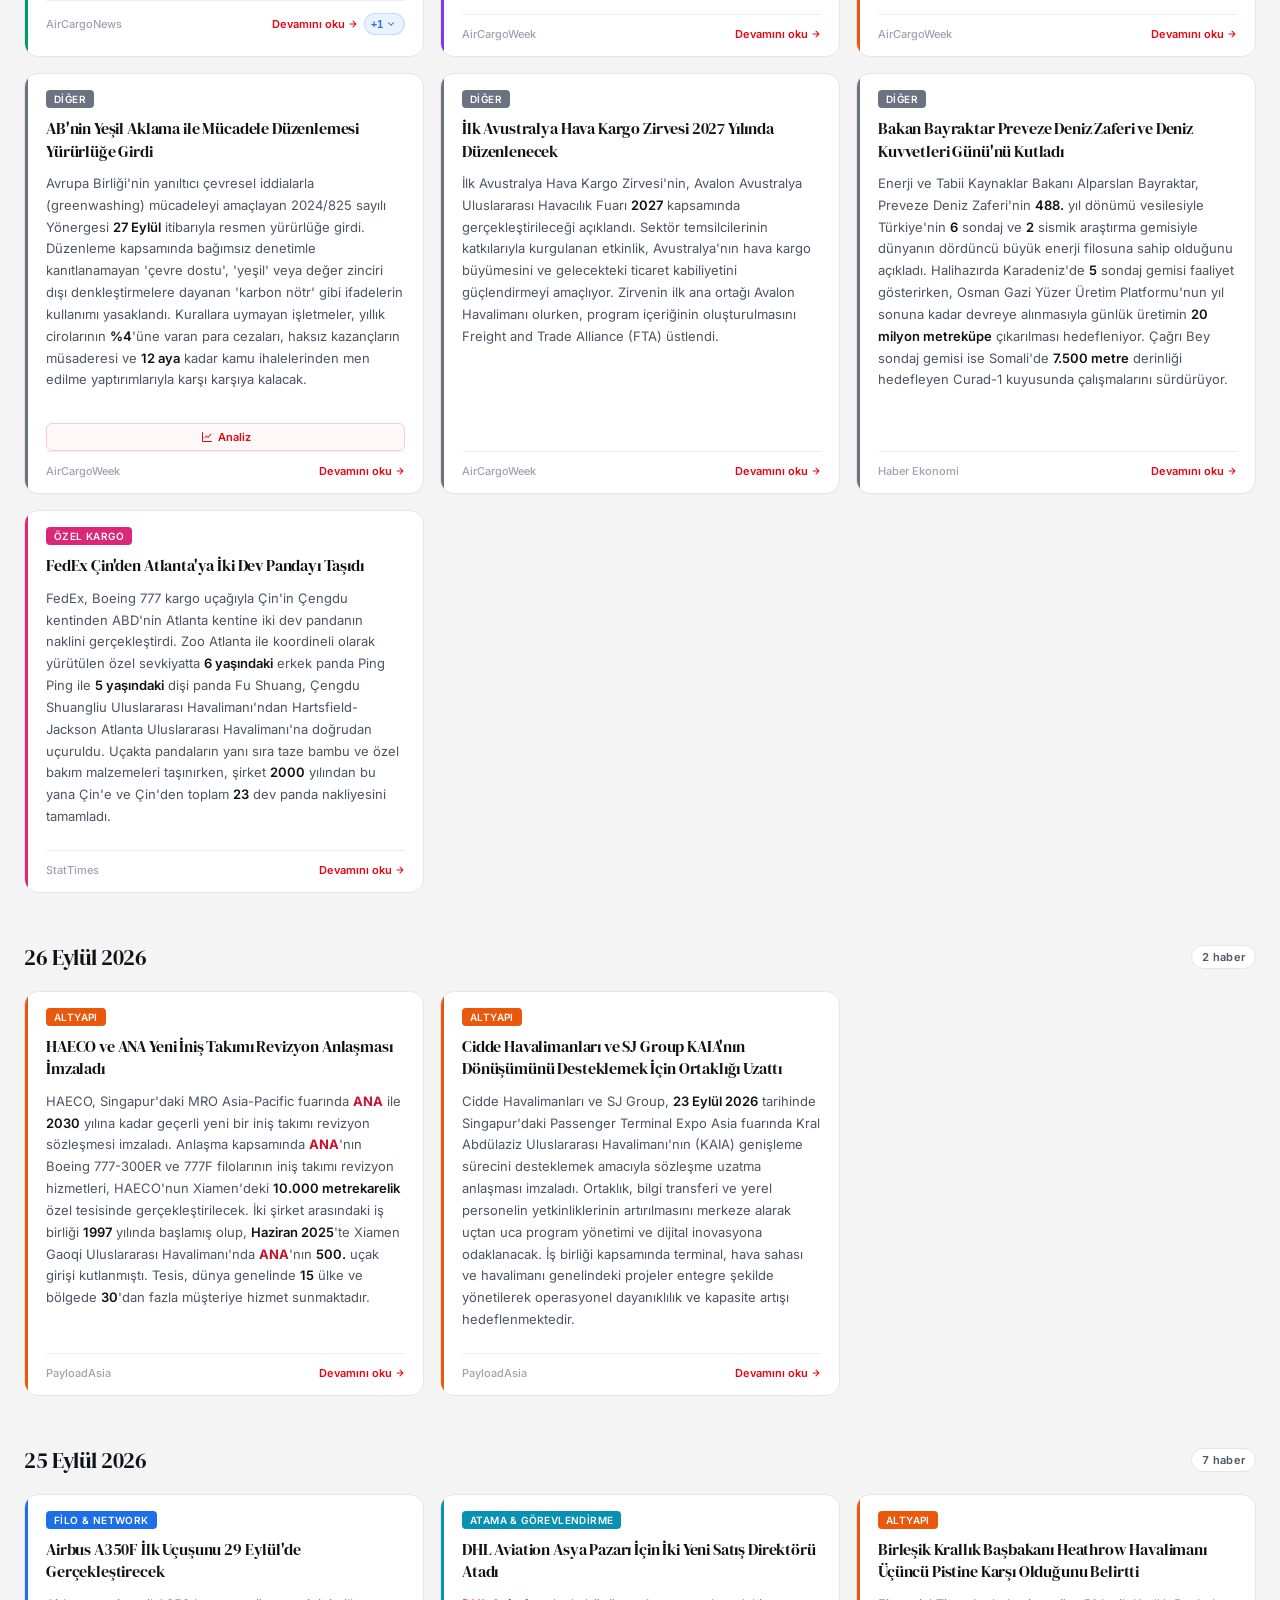
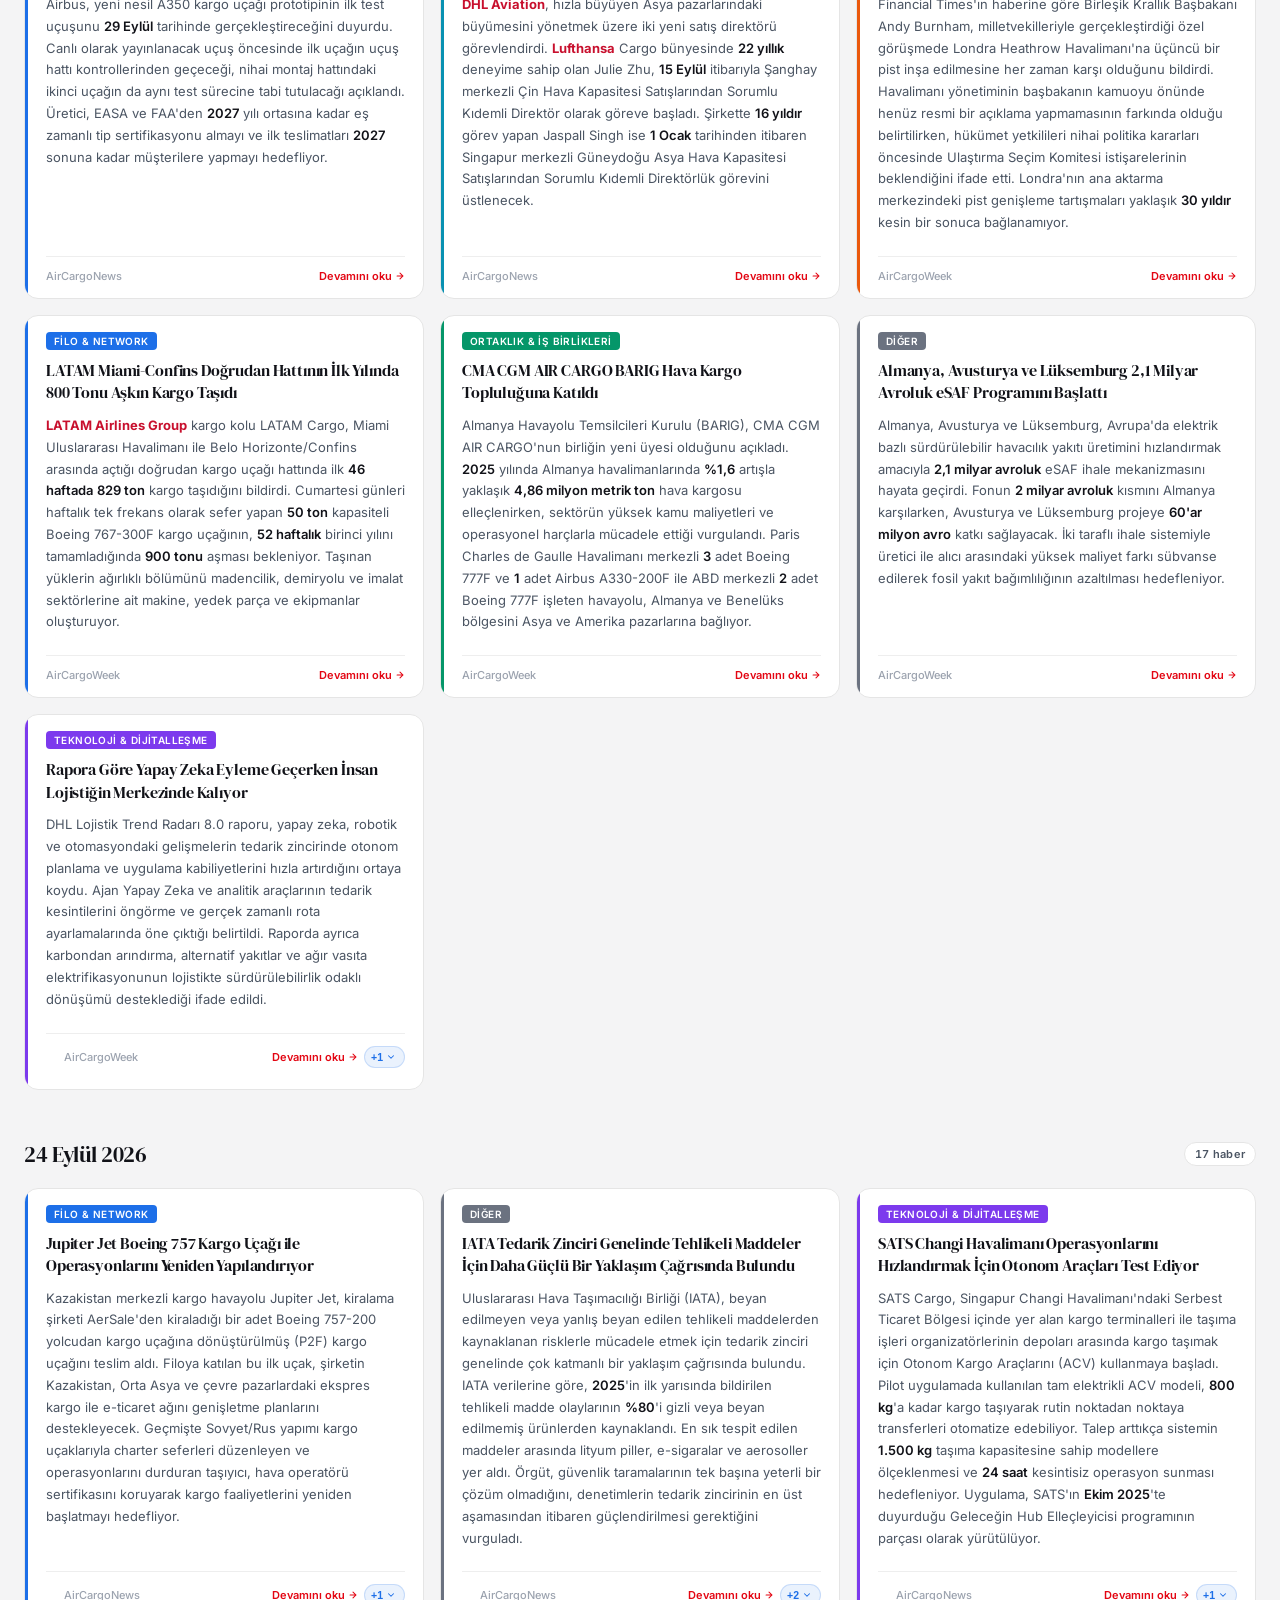
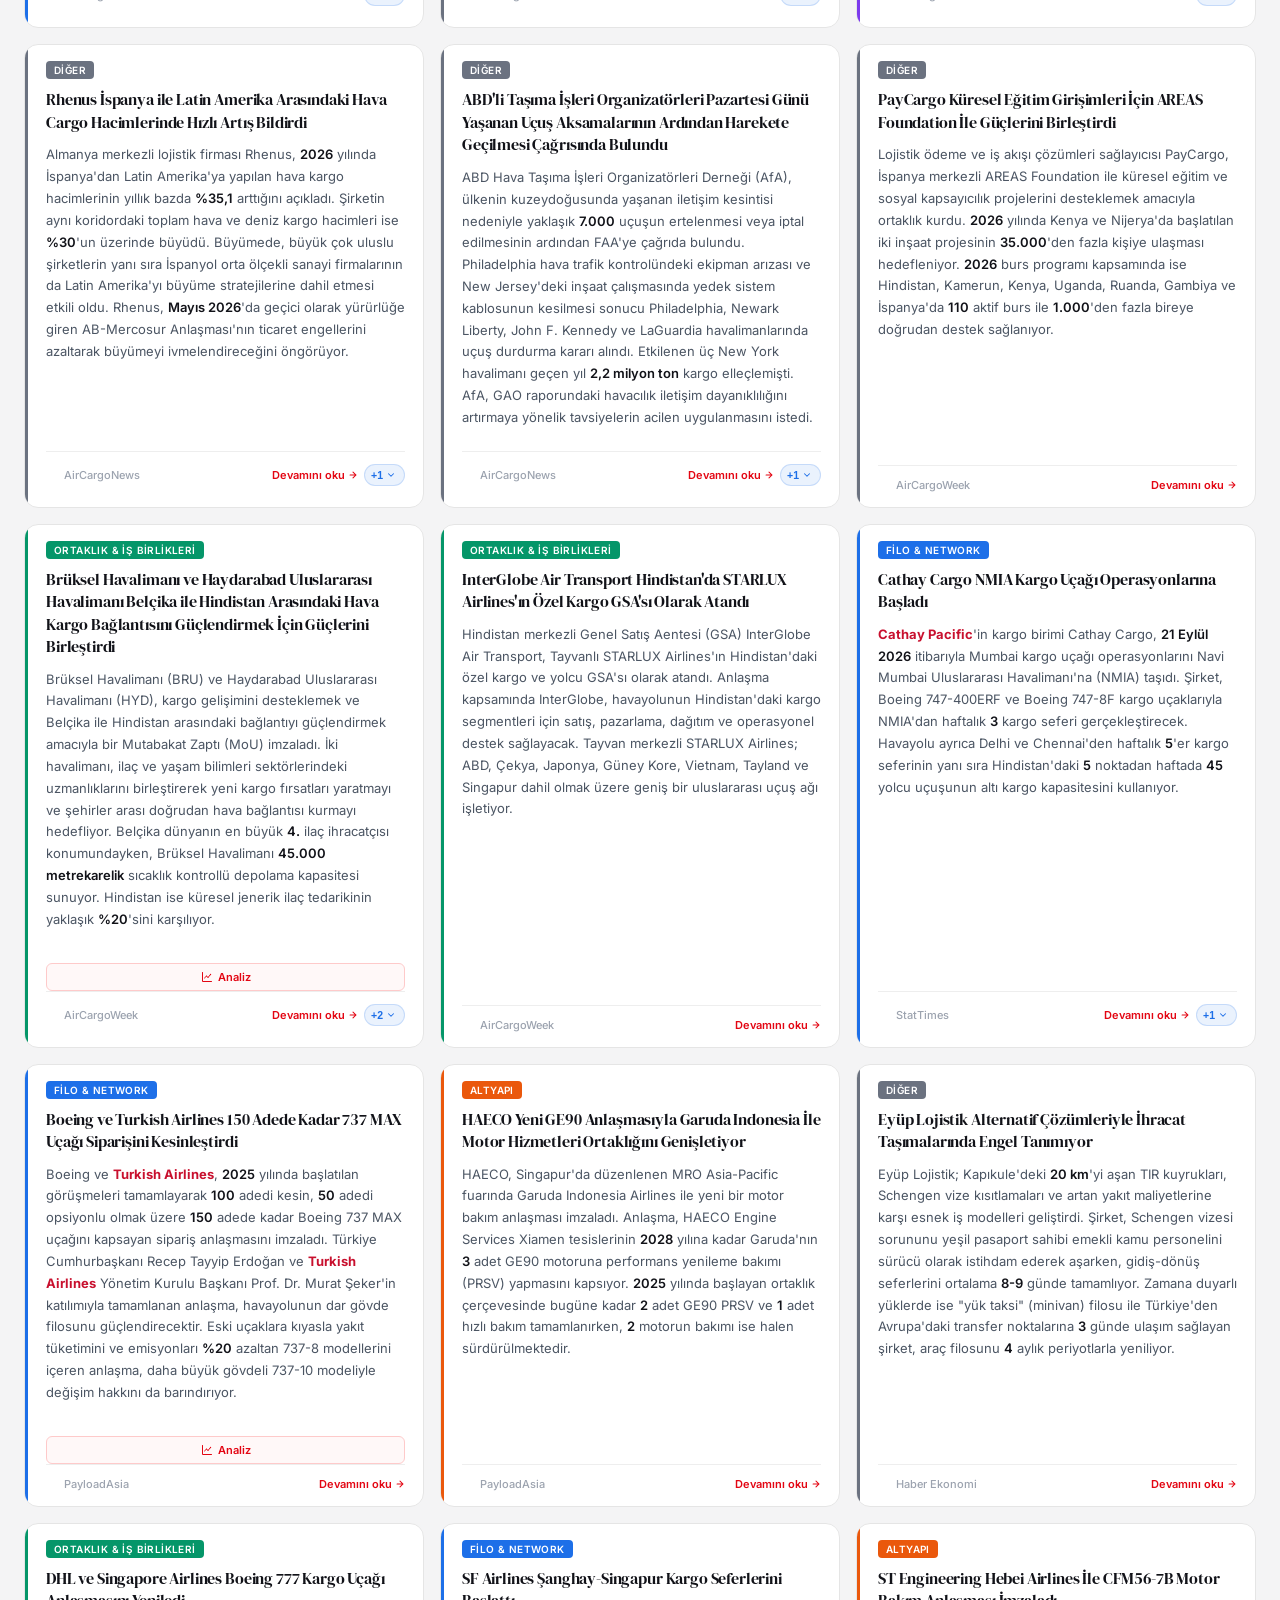
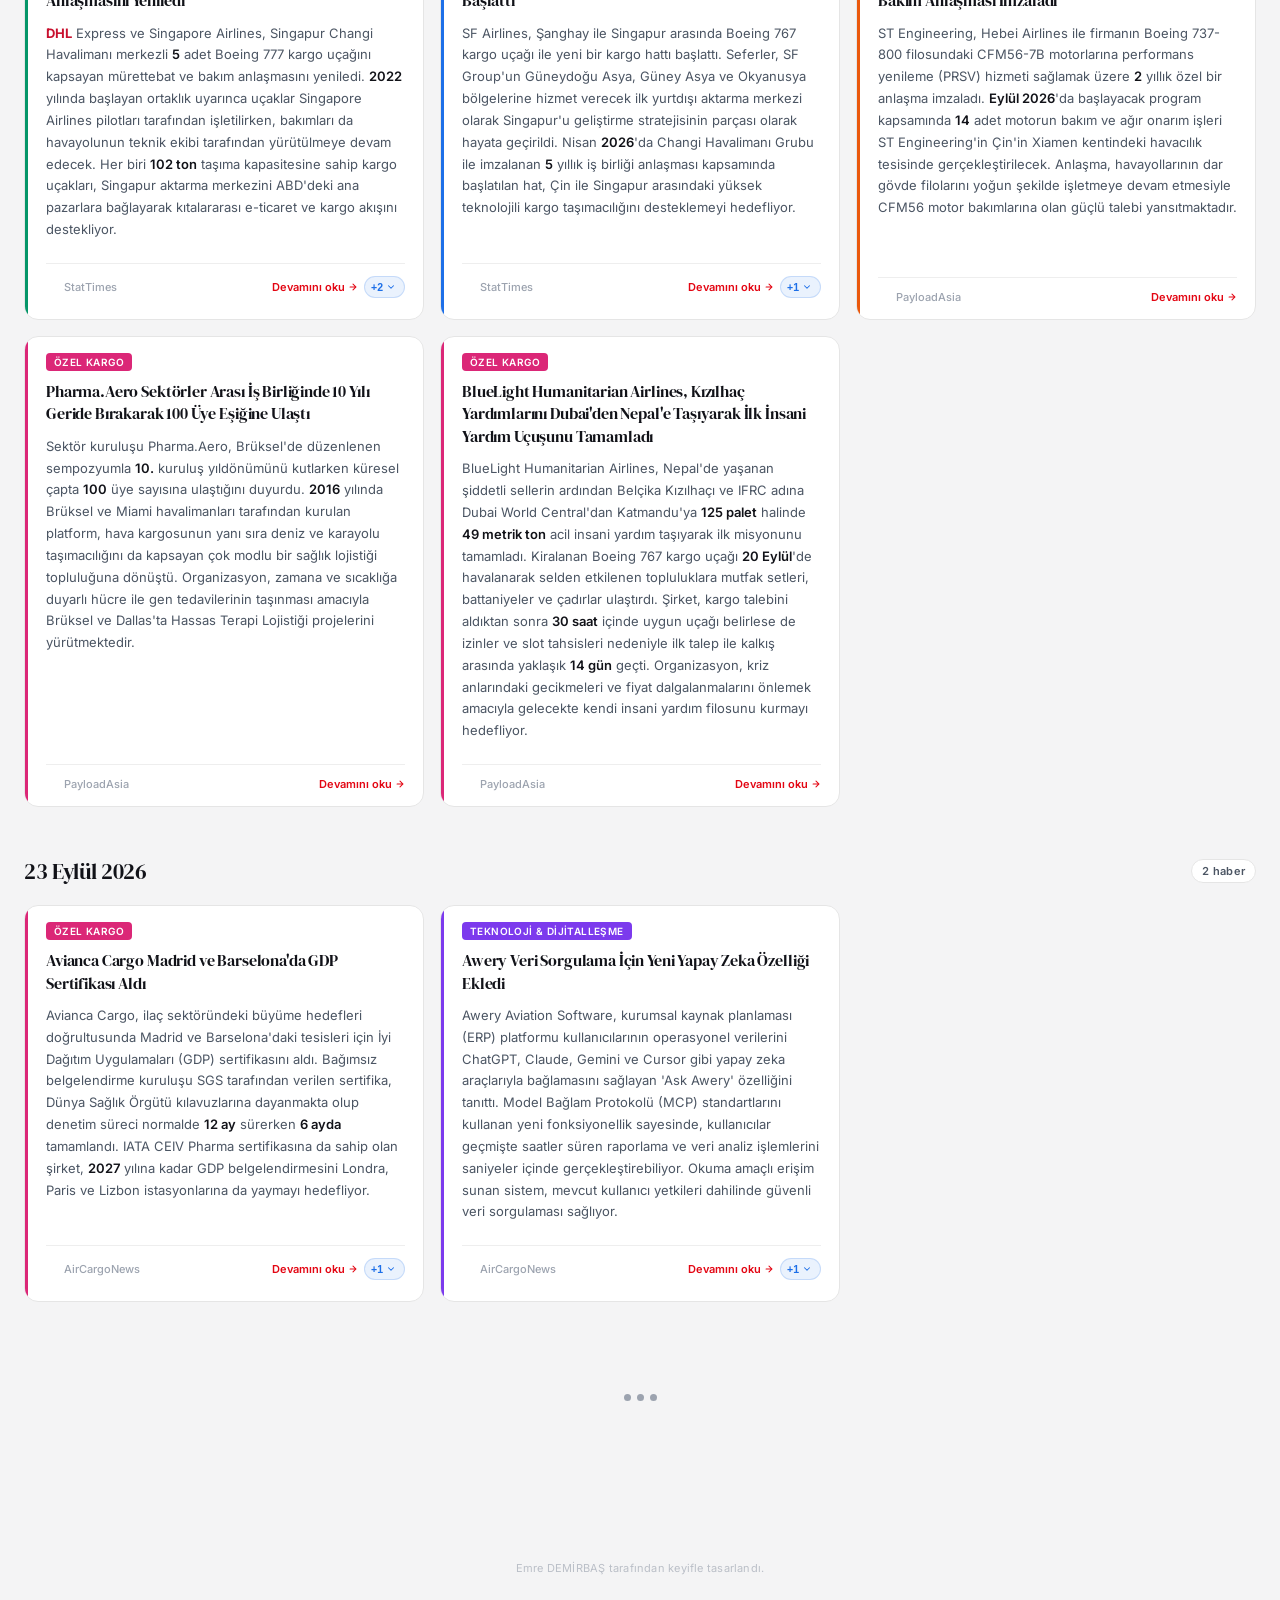
==== commit fa2cd691: "fix(sources): AirCargoUpdate logo URL'sini sitenin yeni favicon'u ile güncelle Eski 2022/08/cropped-" ====
--- a/index.html
+++ b/index.html
@@ -6938,7 +6938,7 @@
 
 function getFavicon(source) {
   const direct = {
-    'aircargoupdate': 'https://aircargoupdate.com/wp-content/uploads/2022/08/cropped-logo-32x32.png'
+    'aircargoupdate': 'https://aircargoupdate.com/wp-content/uploads/2026/06/cropped-logo-2-32x32.png'
   };
   if (direct[source]) return direct[source];
   const domains = {
@@ -22075,7 +22075,7 @@
 // where Clearbit/favicon services give poor results.
 const _SOURCE_DIRECT_LOGOS = {
   'aircargonews':   'https://www.aircargonews.net/wp-content/uploads/2018/12/logo-aircargonews.png',
-  'aircargoupdate': 'https://aircargoupdate.com/wp-content/uploads/2022/08/cropped-logo-32x32.png',
+  'aircargoupdate': 'https://aircargoupdate.com/wp-content/uploads/2026/06/cropped-logo-2-32x32.png',
   'aircargoweek':   'https://www.aircargoweek.com/wp-content/uploads/2018/06/Air-Cargo-Week-Logo.png',
   'stattimes':      'https://www.stattimes.com/_next/image?url=%2Fimages%2Flogo.png&w=256&q=75',
   'payloadasia':    'https://payloadasia.com/wp-content/uploads/2018/12/Payload-Asia-logo.png',
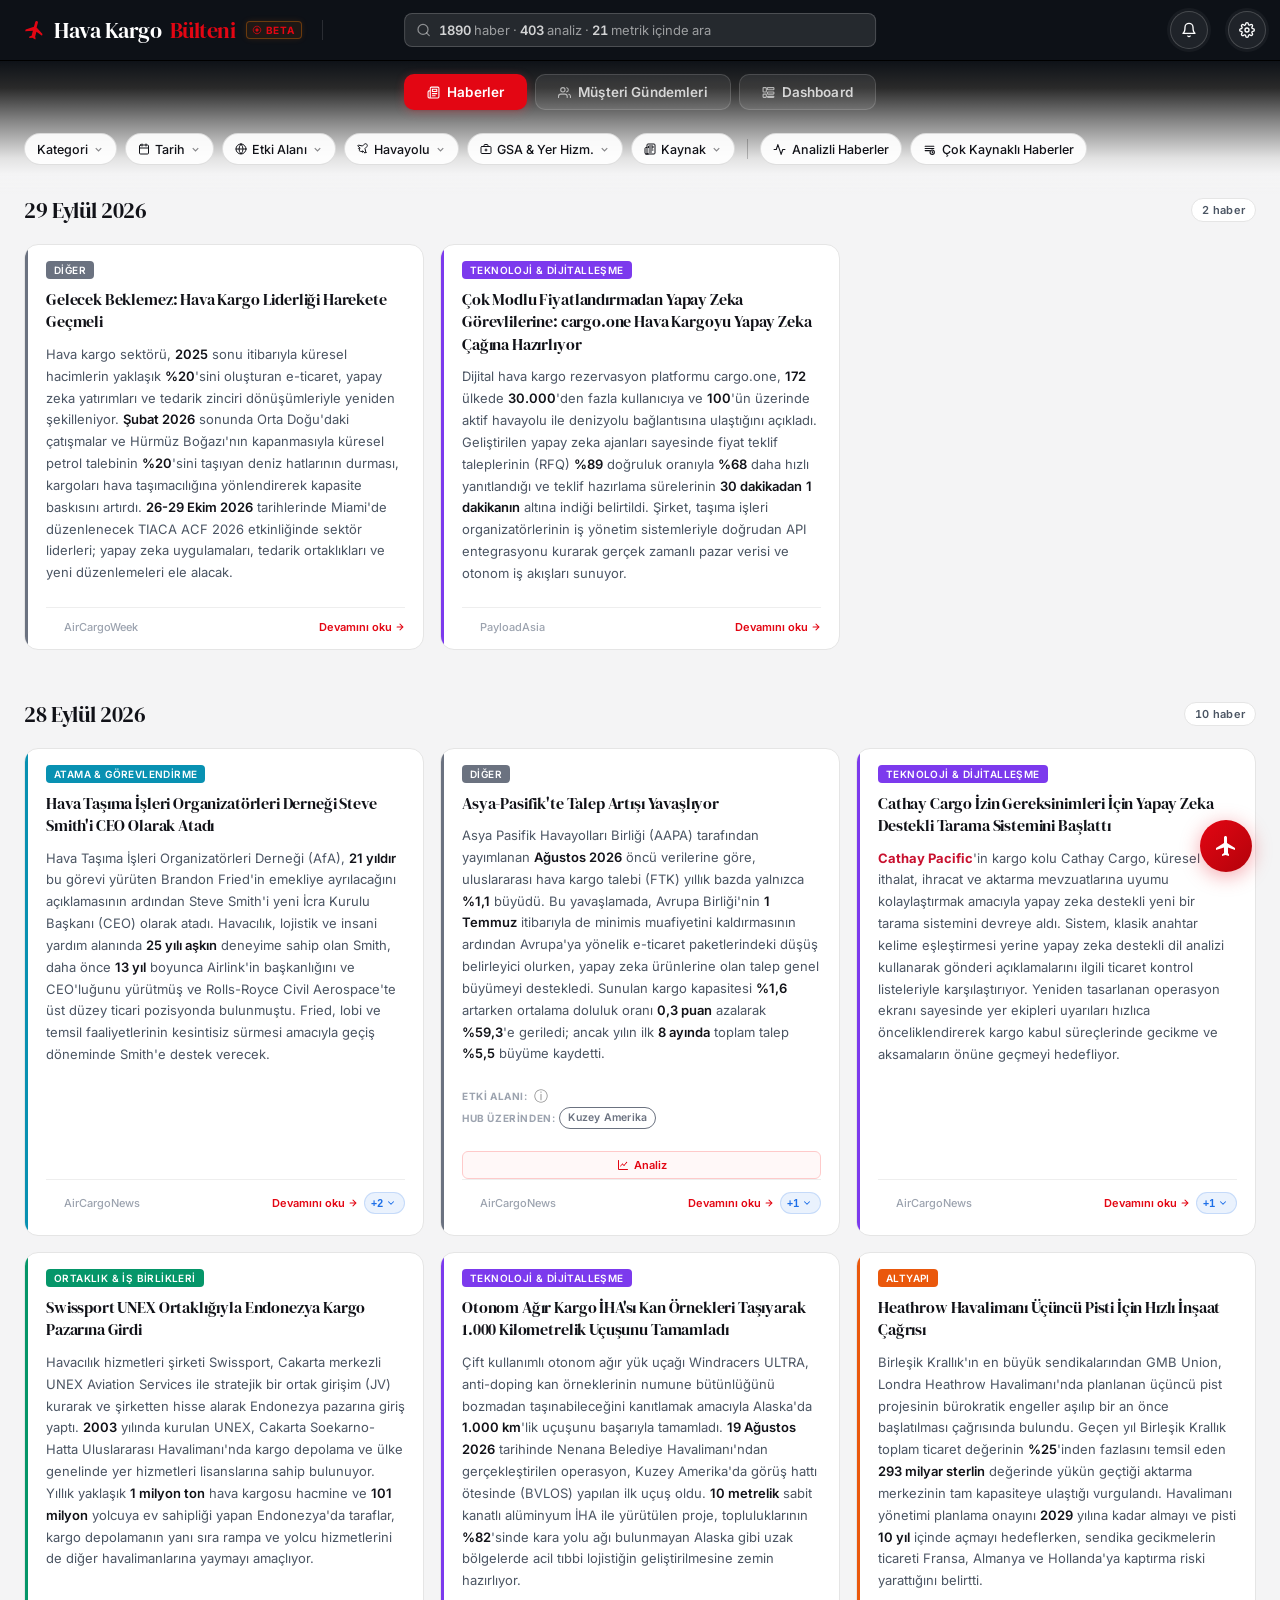
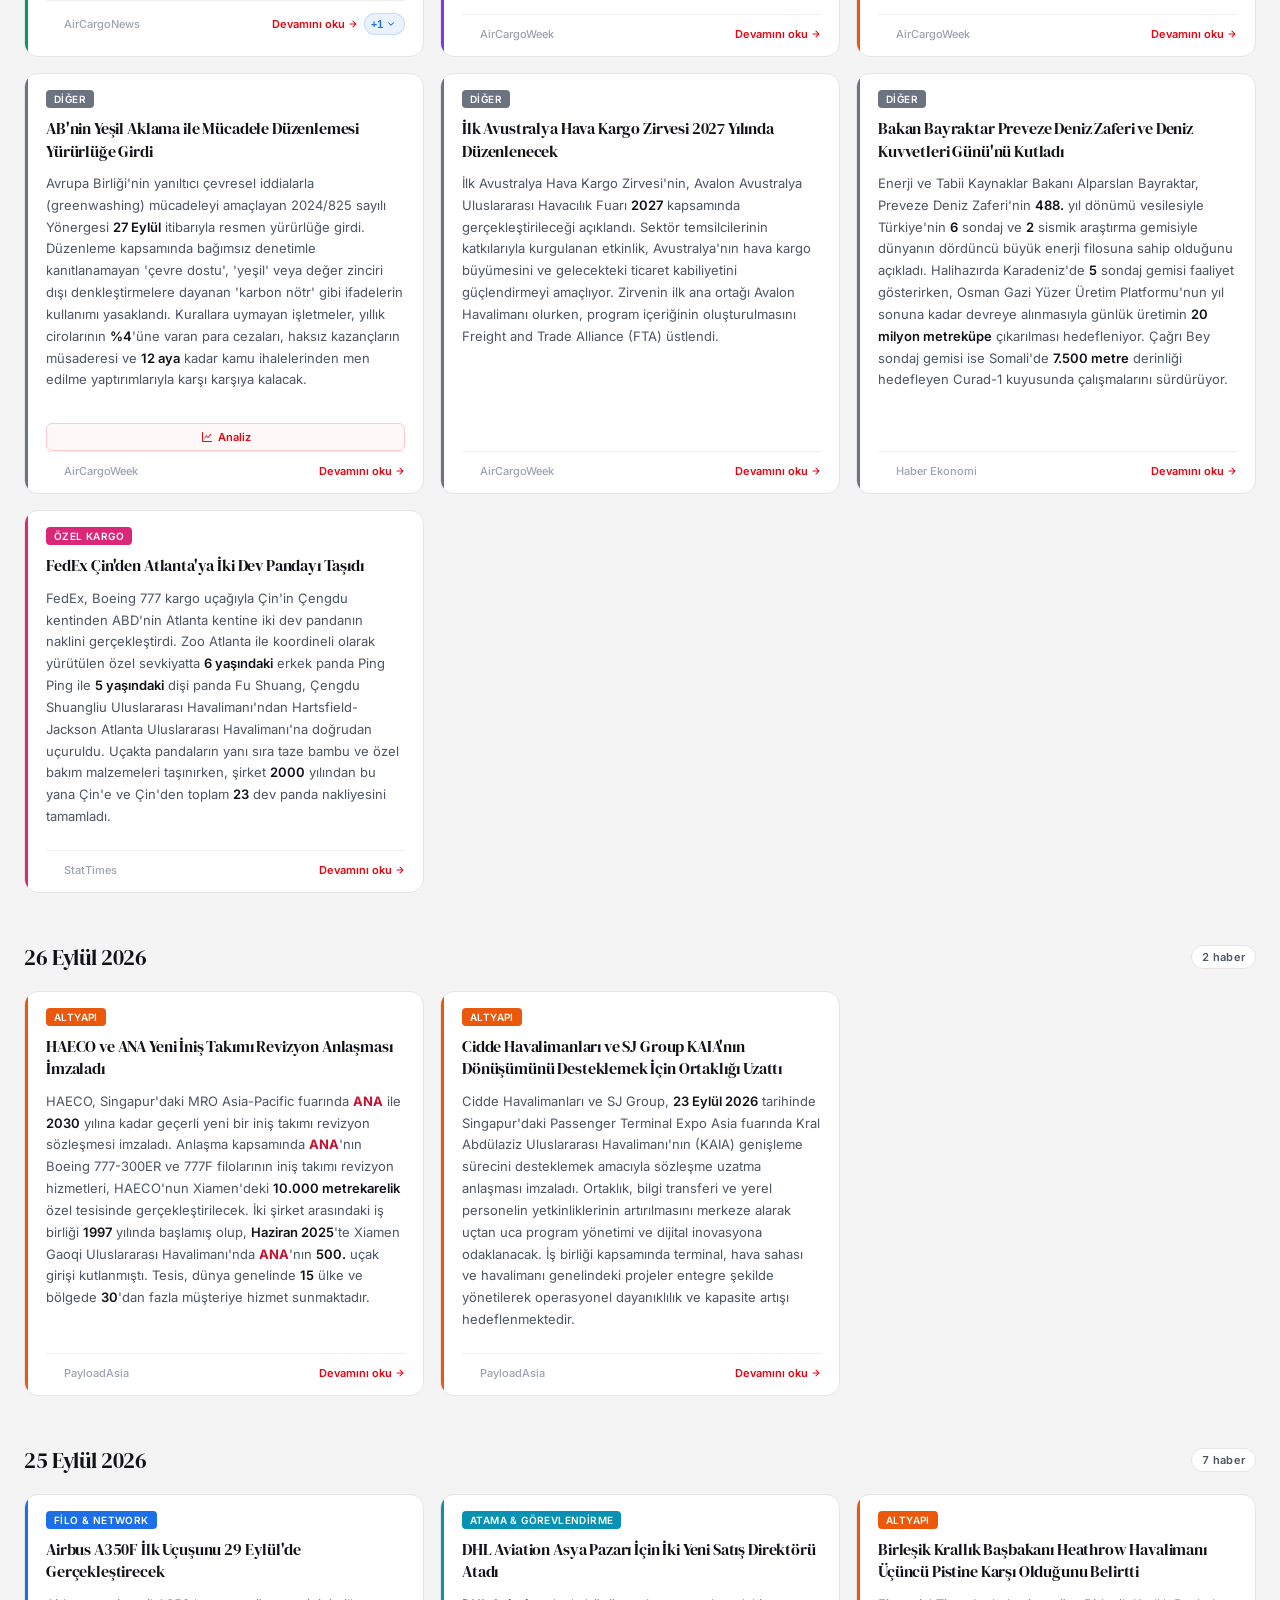
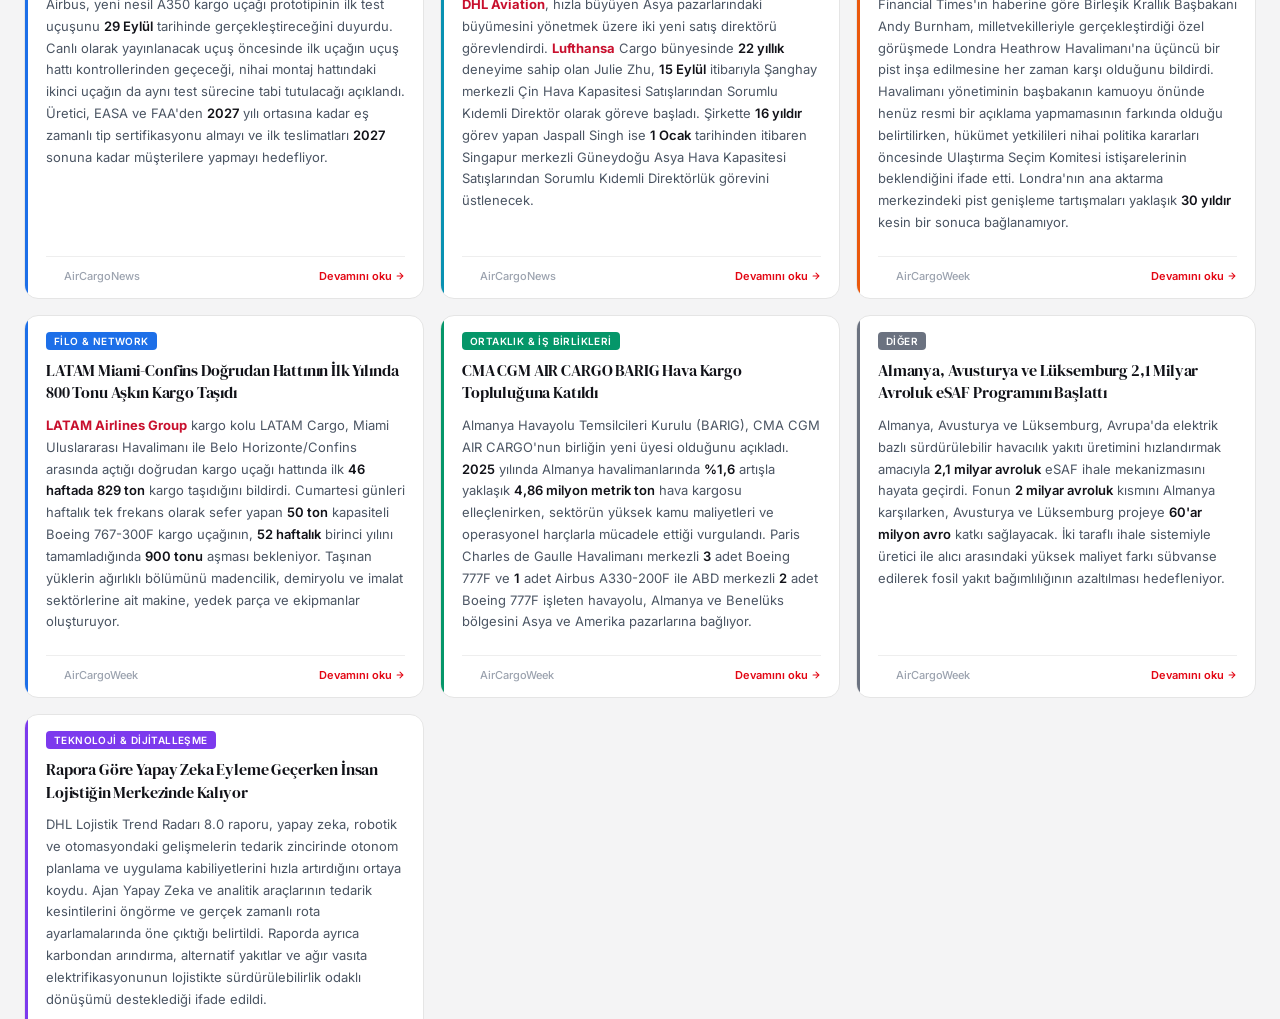
==== commit 112d54cf: "fix(customer-news): boş/farklı biçimli tarihleri URL'den ve yeni formatlardan tamamla - date alanı b" ====
--- a/index.html
+++ b/index.html
@@ -6345,6 +6345,27 @@
   // Strip "Published: Weekday, " prefix → "May 4, 2026"
   const stripped = s.replace(/^Published\s*:\s*/i, '').replace(/^(Monday|Tuesday|Wednesday|Thursday|Friday|Saturday|Sunday),?\s*/i, '').trim();
   if (stripped === '') return null;
+  const MONTHS = {
+    jan: '01', january: '01', feb: '02', february: '02', mar: '03', march: '03',
+    apr: '04', april: '04', may: '05', jun: '06', june: '06', jul: '07', july: '07',
+    aug: '08', august: '08', sep: '09', sept: '09', september: '09',
+    oct: '10', october: '10', nov: '11', november: '11', dec: '12', december: '12'
+  };
+  // "21September2026| 06:45 Europe/Berlin" — day+month+year glued with no spaces
+  const glued = stripped.match(/^(\d{1,2})([A-Za-z]{3,9})(\d{4})/);
+  if (glued) {
+    const mon = MONTHS[glued[2].toLowerCase()];
+    if (mon) return { y: glued[3], m: mon, day: glued[1].padStart(2, '0') };
+  }
+  // "Sept. 16, 2026, 11:09 a.m." — abbreviated month with trailing period
+  const abbrev = stripped.match(/^([A-Za-z]{3,9})\.?\s+(\d{1,2}),\s+(\d{4})/);
+  if (abbrev) {
+    const mon = MONTHS[abbrev[1].toLowerCase()];
+    if (mon) return { y: abbrev[3], m: mon, day: abbrev[2].padStart(2, '0') };
+  }
+  // "16.09.2026" — European dotted DD.MM.YYYY
+  const dotted = stripped.match(/^(\d{1,2})\.(\d{1,2})\.(\d{4})$/);
+  if (dotted) return { y: dotted[3], m: dotted[2].padStart(2, '0'), day: dotted[1].padStart(2, '0') };
   const d = new Date(stripped);
   if (!isNaN(d)) {
     return {
@@ -6354,6 +6375,19 @@
     };
   }
   return null;
+}
+
+// Fallback: derive a date from an article/publish URL that embeds /YYYY/MM/DD/
+// (used by sources whose scraped 'date' field came back empty, e.g. Maersk newsroom pages).
+function extractDateFromUrl(url) {
+  if (!url) return null;
+  const m = String(url).match(/\/(20\d{2})\/(\d{1,2})\/(\d{1,2})(?:\/|$)/);
+  if (!m) return null;
+  return { y: m[1], m: m[2].padStart(2, '0'), day: m[3].padStart(2, '0') };
+}
+
+function getCustomerDateParts(a) {
+  return extractDateParts(a.date) || extractDateFromUrl(a.link) || extractDateFromUrl(a.id);
 }
 
 let allArticles      = [];
@@ -9981,11 +10015,26 @@
     const d = new Date(parseInt(isoMatch[1], 10), parseInt(isoMatch[2], 10) - 1, parseInt(isoMatch[3], 10));
     return d.toLocaleDateString('tr-TR', { day: 'numeric', month: 'long', year: 'numeric' });
   }
+  // "16.09.2026" — European dotted DD.MM.YYYY (JS Date can't parse this natively)
+  const dotted = s.match(/^(\d{1,2})\.(\d{1,2})\.(\d{4})$/);
+  if (dotted) {
+    const d = new Date(parseInt(dotted[3], 10), parseInt(dotted[2], 10) - 1, parseInt(dotted[1], 10));
+    return d.toLocaleDateString('tr-TR', { day: 'numeric', month: 'long', year: 'numeric' });
+  }
   const parsed = new Date(s);
   if (!isNaN(parsed.getTime()) && parsed.getFullYear() > 2000) {
     return parsed.toLocaleDateString('tr-TR', { day: 'numeric', month: 'long', year: 'numeric' });
   }
   return s;
+}
+
+// Formats a {y, m, day} triple (e.g. from getCustomerDateParts' URL fallback) the same
+// way formatCustomerDateStr formats a raw date string.
+function formatCustomerDateParts(parts) {
+  if (!parts) return '';
+  const d = new Date(parseInt(parts.y, 10), parseInt(parts.m, 10) - 1, parseInt(parts.day, 10));
+  if (isNaN(d.getTime())) return '';
+  return d.toLocaleDateString('tr-TR', { day: 'numeric', month: 'long', year: 'numeric' });
 }
 
 function syncCustomerDateBtn() {
@@ -10021,7 +10070,7 @@
 
   const idx = {};
   articles.forEach(a => {
-    const parts = (typeof extractDateParts === 'function') ? extractDateParts(a.date) : null;
+    const parts = (typeof getCustomerDateParts === 'function') ? getCustomerDateParts(a) : null;
     if (!parts) return;
     const { y, m, day } = parts;
     if (!idx[y]) idx[y] = {};
@@ -10355,7 +10404,7 @@
 
   if (activeCustDateYear || activeCustDateMonth || activeCustDateDay) {
     list = list.filter(a => {
-      const parts = (typeof extractDateParts === 'function') ? extractDateParts(a.date) : null;
+      const parts = (typeof getCustomerDateParts === 'function') ? getCustomerDateParts(a) : null;
       if (!parts) return false;
       if (activeCustDateYear && parts.y !== activeCustDateYear) return false;
       if (activeCustDateMonth && parts.m !== activeCustDateMonth) return false;
@@ -10364,12 +10413,16 @@
     });
   }
 
-  // Her zaman en yeniden en eskiye sırala
-  list.sort((a, b) => {
-    const da = new Date(a.date || 0).getTime();
-    const db = new Date(b.date || 0).getTime();
-    return db - da;
-  });
+  // Her zaman en yeniden en eskiye sırala (tarih alanı boşsa link/id URL'sinden fallback)
+  const custSortValue = a => {
+    if (a.date) {
+      const t = new Date(a.date).getTime();
+      if (!isNaN(t)) return t;
+    }
+    const parts = getCustomerDateParts(a);
+    return parts ? new Date(parseInt(parts.y, 10), parseInt(parts.m, 10) - 1, parseInt(parts.day, 10)).getTime() : 0;
+  };
+  list.sort((a, b) => custSortValue(b) - custSortValue(a));
 
   const clearBtn = document.getElementById('cust-clear-btn');
   const isFiltered = _custFilterCat !== 'all' || _custFilterSource !== 'all' || activeCustDateYear || activeCustDateMonth || activeCustDateDay;
@@ -10386,7 +10439,7 @@
   const catLangAttr = isEnCat ? 'lang="en"' : '';
   const cleanLink = article.link || '#';
   const faviconUrl = getCustomerFavicon(article.source, article.link);
-  const dateStr = formatCustomerDateStr(article.date);
+  const dateStr = formatCustomerDateStr(article.date) || formatCustomerDateParts(getCustomerDateParts(article));
   const formattedSummary = formatCustomerPercentage(article.summary || '<em style="color:var(--text-3)">Özet henüz oluşturulmadı.</em>');
 
   const extraSources = Array.isArray(article.extraSources) ? article.extraSources : [];
@@ -10454,10 +10507,11 @@
   }
   if (emptyEl) emptyEl.style.display = 'none';
 
-  // Group by date or render in grid
+  // Group by date or render in grid (URL fallback covers articles with an empty 'date' field)
   const byDate = {};
   articles.forEach(a => {
-    const d = a.date ? a.date.slice(0, 10) : 'Tarihsiz';
+    const parts = getCustomerDateParts(a);
+    const d = parts ? `${parts.y}-${parts.m}-${parts.day}` : 'Tarihsiz';
     if (!byDate[d]) byDate[d] = [];
     byDate[d].push(a);
   });
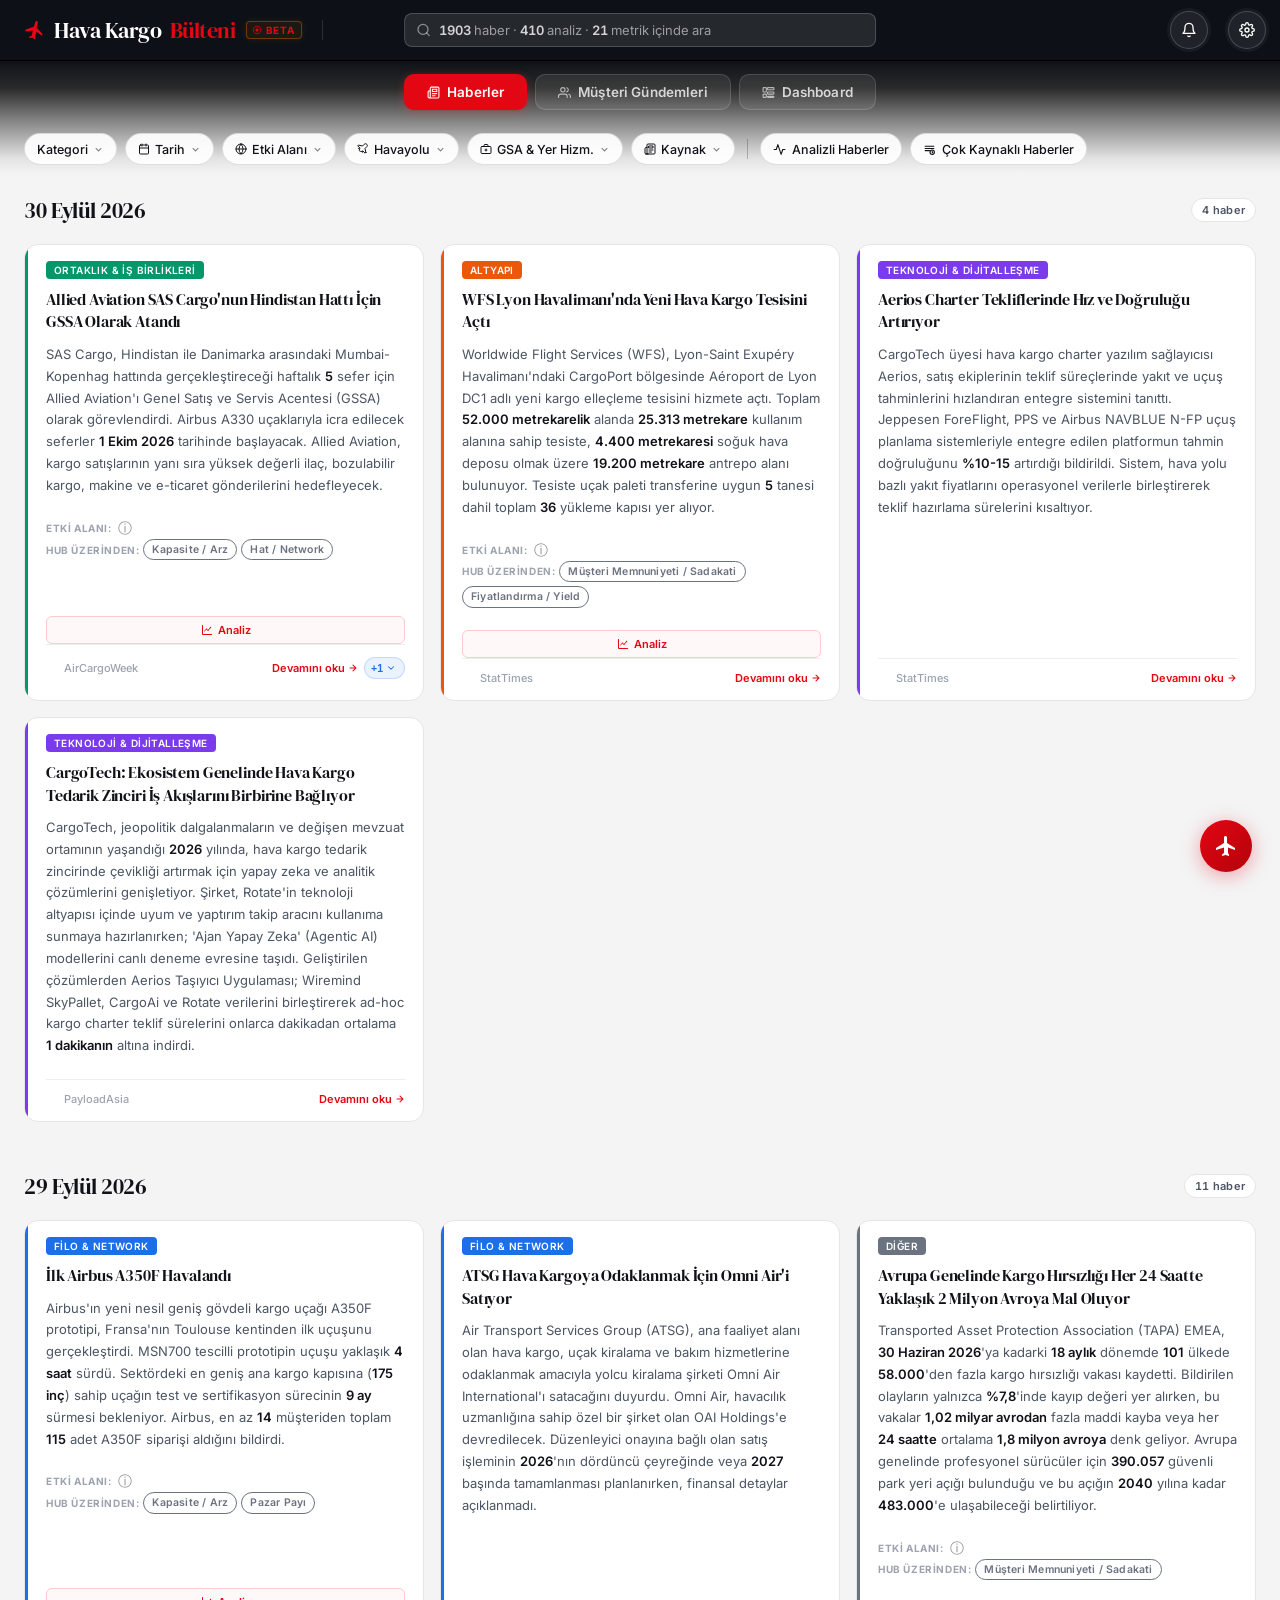
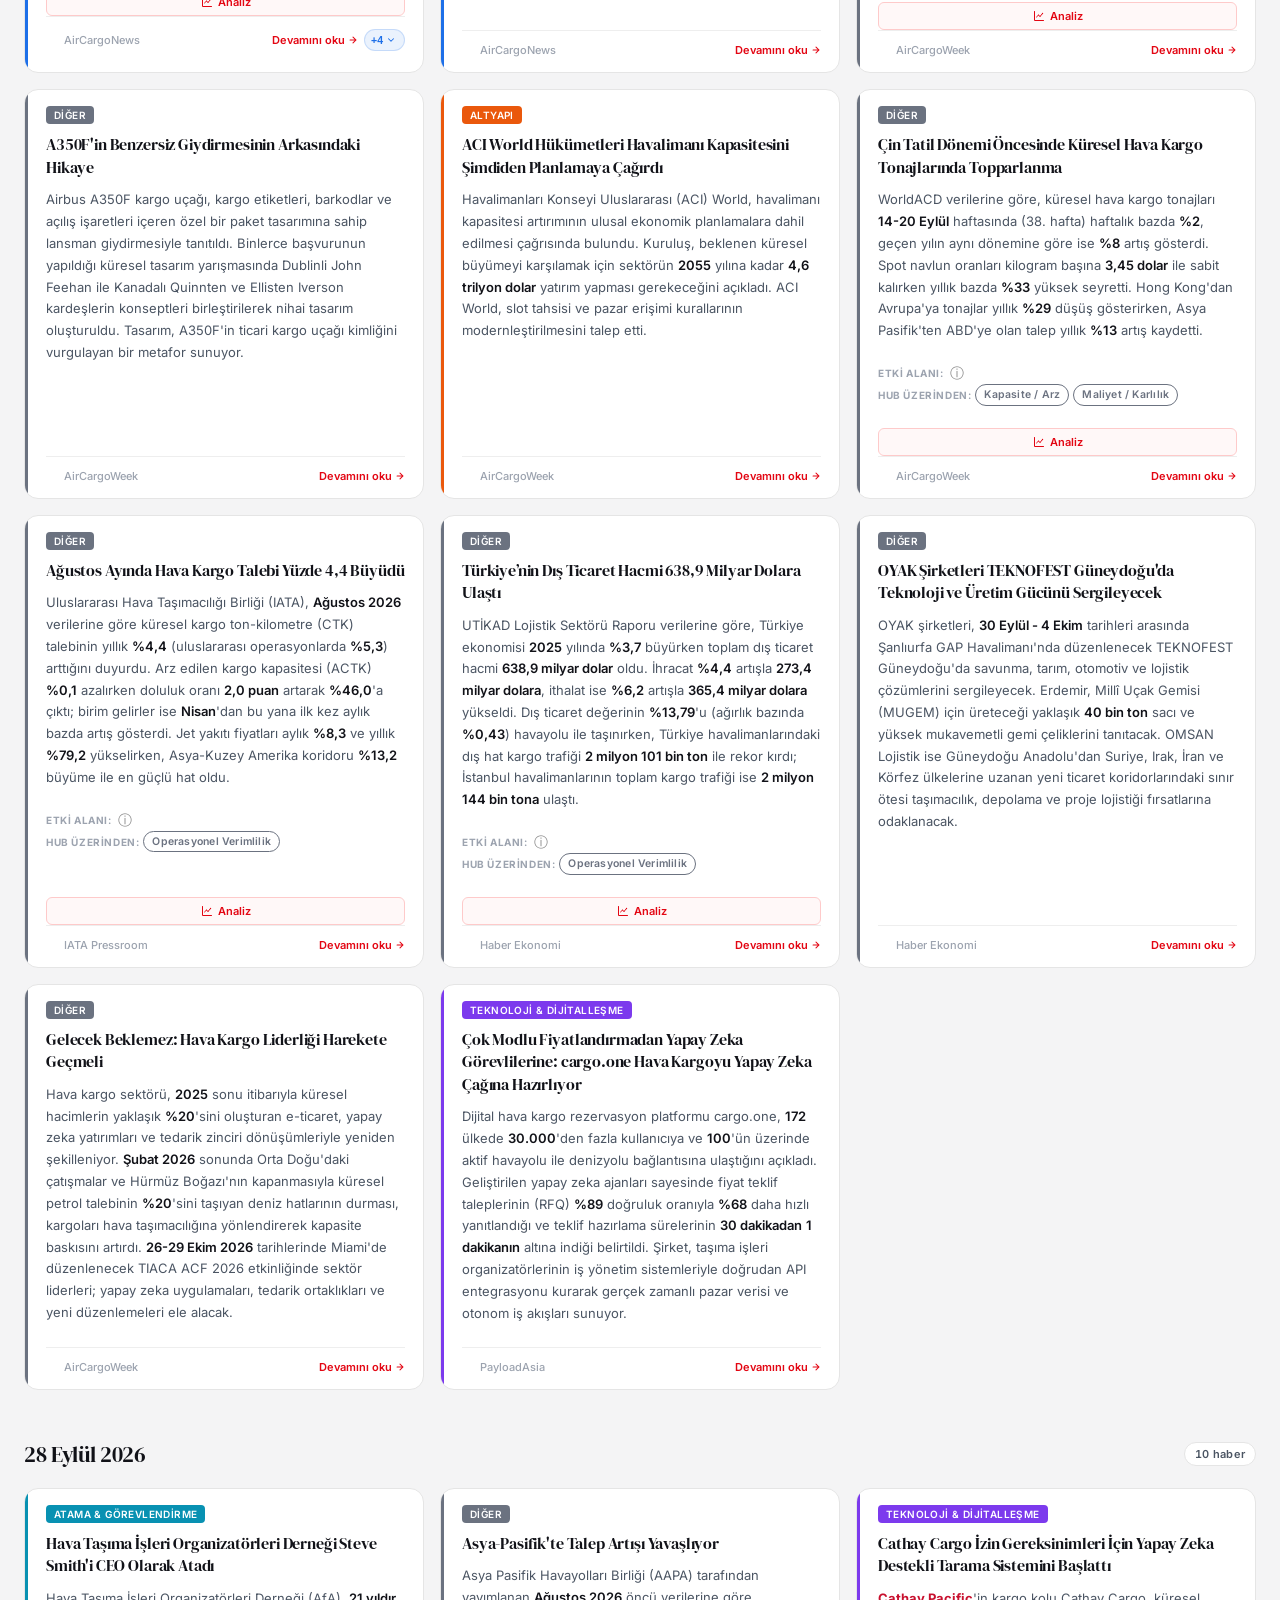
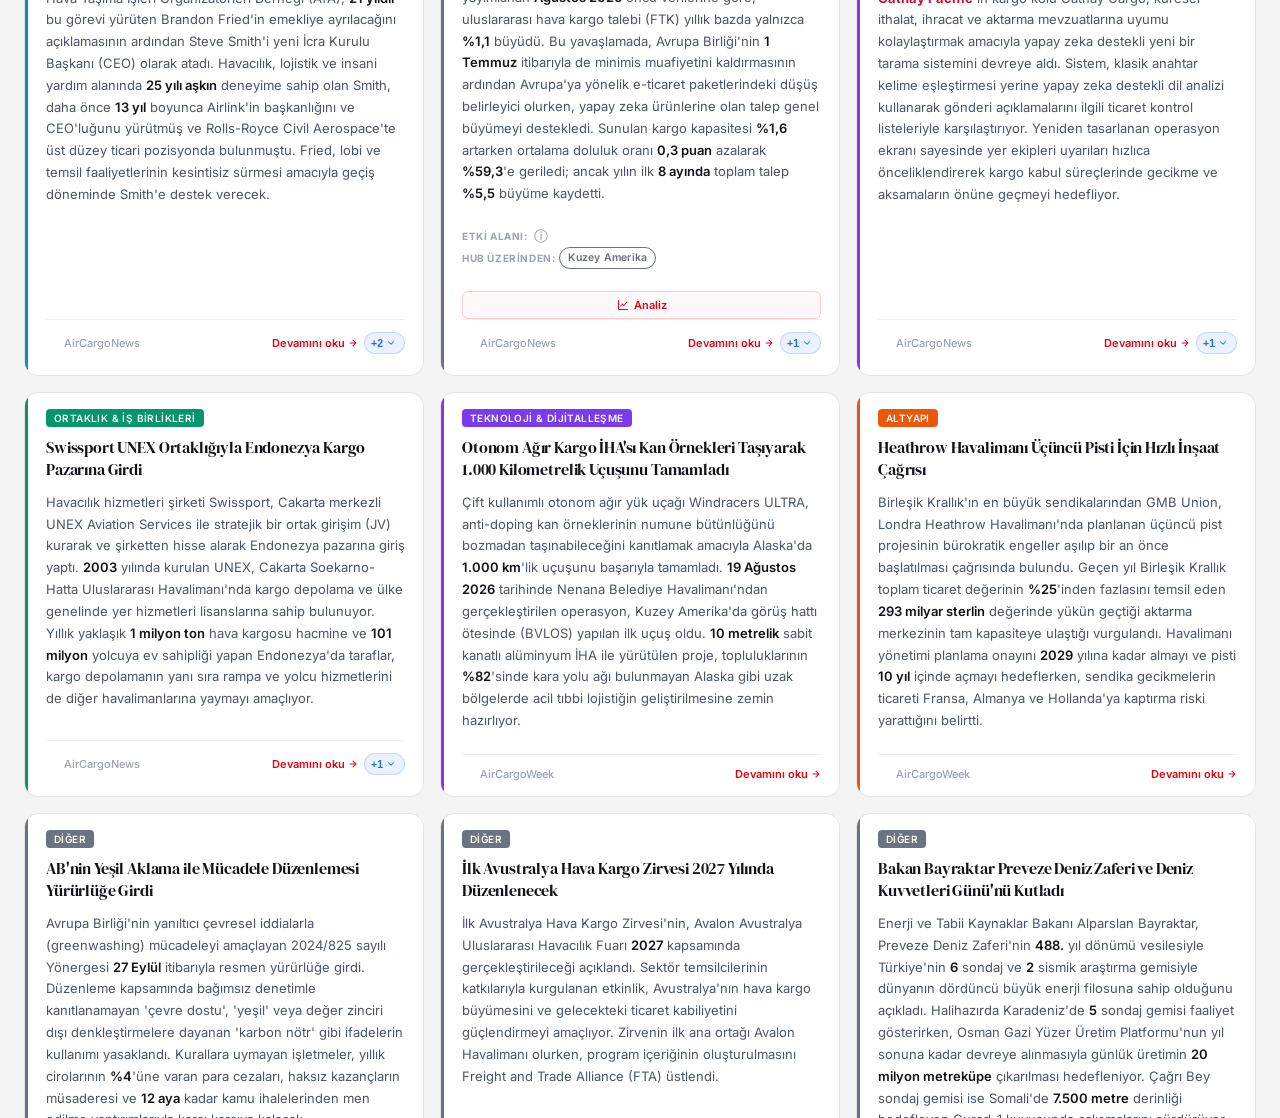
==== commit a85b9898: "fix(news): add missing customer logos and smart brand favicon matching" ====
--- a/index.html
+++ b/index.html
@@ -9935,7 +9935,12 @@
   'Lx Pantos': 'lxpantos.com',
   'LX PANTOS': 'lxpantos.com',
   'DSV ABD': 'dsv.com',
-  'DSV Güney Afrika': 'dsv.com'
+  'DSV Güney Afrika': 'dsv.com',
+  'DHL Banglades': 'dhl.com',
+  'DHL Hong Kong': 'dhl.com',
+  'DHL Japonya': 'dhl.com',
+  'Nippon Express GD Asya-Okyanusya': 'nipponexpress.com',
+  'Nippon Express Japonya': 'nipponexpress.com'
 };
 
 const CUSTOMER_CAT_COLORS = {
@@ -9959,6 +9964,13 @@
   'TUSAŞ / Turkish Aerospace / TAI': 'https://www.tusas.com/favicon.ico',
   'Nippon Express / NX Group': 'https://www.nipponexpress.com/favicon.ico',
   'Nippon Express': 'https://www.nipponexpress.com/favicon.ico',
+  'Nippon Express GD Asya-Okyanusya': 'https://www.nipponexpress.com/favicon.ico',
+  'Nippon Express Japonya': 'https://www.nipponexpress.com/favicon.ico',
+  'DHL': 'https://www.google.com/s2/favicons?domain=dhl.com&sz=32',
+  'DHL / DHL Group': 'https://www.google.com/s2/favicons?domain=dhl.com&sz=32',
+  'DHL Banglades': 'https://www.google.com/s2/favicons?domain=dhl.com&sz=32',
+  'DHL Hong Kong': 'https://www.google.com/s2/favicons?domain=dhl.com&sz=32',
+  'DHL Japonya': 'https://www.google.com/s2/favicons?domain=dhl.com&sz=32',
   'Kintetsu World Express / KWE': 'https://www.kwe.com/favicon/favicon-32x32.png',
   'EFL Global': 'https://efl.global/themes/custom/efl/favicon.ico',
   'TEI': 'https://www.tei.com.tr/frontend/manifest/images/apple-icon-57x57.png'
@@ -9983,6 +9995,68 @@
       if (k.toLowerCase() === sLower) {
         return 'https://www.google.com/s2/favicons?domain=' + domain + '&sz=32';
       }
+    }
+
+    // Akıllı desen/marka eşleştirmesi (Smart fallback matching)
+    if (/\bdhl\b/i.test(s)) {
+      return 'https://www.google.com/s2/favicons?domain=dhl.com&sz=32';
+    }
+    if (/nippon\s*express|nx\s*group/i.test(s)) {
+      return 'https://www.nipponexpress.com/favicon.ico';
+    }
+    if (/\bdsv\b/i.test(s)) {
+      return 'https://www.google.com/s2/favicons?domain=dsv.com&sz=32';
+    }
+    if (/\bceva\b/i.test(s)) {
+      return 'https://www.google.com/s2/favicons?domain=cevalogistics.com&sz=32';
+    }
+    if (/kuehne/i.test(s)) {
+      return 'https://www.google.com/s2/favicons?domain=kuehne-nagel.com&sz=32';
+    }
+    if (/maersk/i.test(s)) {
+      return 'https://www.google.com/s2/favicons?domain=maersk.com&sz=32';
+    }
+    if (/fedex/i.test(s)) {
+      return 'https://www.google.com/s2/favicons?domain=fedex.com&sz=32';
+    }
+    if (/geodis/i.test(s)) {
+      return 'https://www.google.com/s2/favicons?domain=geodis.com&sz=32';
+    }
+    if (/dachser/i.test(s)) {
+      return 'https://www.google.com/s2/favicons?domain=dachser.com&sz=32';
+    }
+    if (/\befl\b/i.test(s)) {
+      return 'https://efl.global/themes/custom/efl/favicon.ico';
+    }
+    if (/crane/i.test(s)) {
+      return 'https://www.craneww.com/favicon.ico';
+    }
+    if (/savino/i.test(s)) {
+      return 'https://www.savinodelbene.com/wp-content/uploads/2022/05/Vector-1.png';
+    }
+    if (/pantos/i.test(s)) {
+      return 'https://www.google.com/s2/favicons?domain=lxpantos.com&sz=32';
+    }
+    if (/skyways/i.test(s)) {
+      return 'https://www.google.com/s2/favicons?domain=skyways-group.com&sz=32';
+    }
+    if (/dimerco/i.test(s)) {
+      return 'https://www.google.com/s2/favicons?domain=dimerco.com&sz=32';
+    }
+    if (/rhenus/i.test(s)) {
+      return 'https://www.google.com/s2/favicons?domain=rhenus.com&sz=32';
+    }
+    if (/hellmann/i.test(s)) {
+      return 'https://www.google.com/s2/favicons?domain=hellmann.com&sz=32';
+    }
+    if (/kintetsu|kwe/i.test(s)) {
+      return 'https://www.kwe.com/favicon/favicon-32x32.png';
+    }
+    if (/expeditors/i.test(s)) {
+      return 'https://www.google.com/s2/favicons?domain=expeditors.com&sz=32';
+    }
+    if (/yusen/i.test(s)) {
+      return 'https://www.google.com/s2/favicons?domain=yusen-logistics.com&sz=32';
     }
   }
   if (link) {
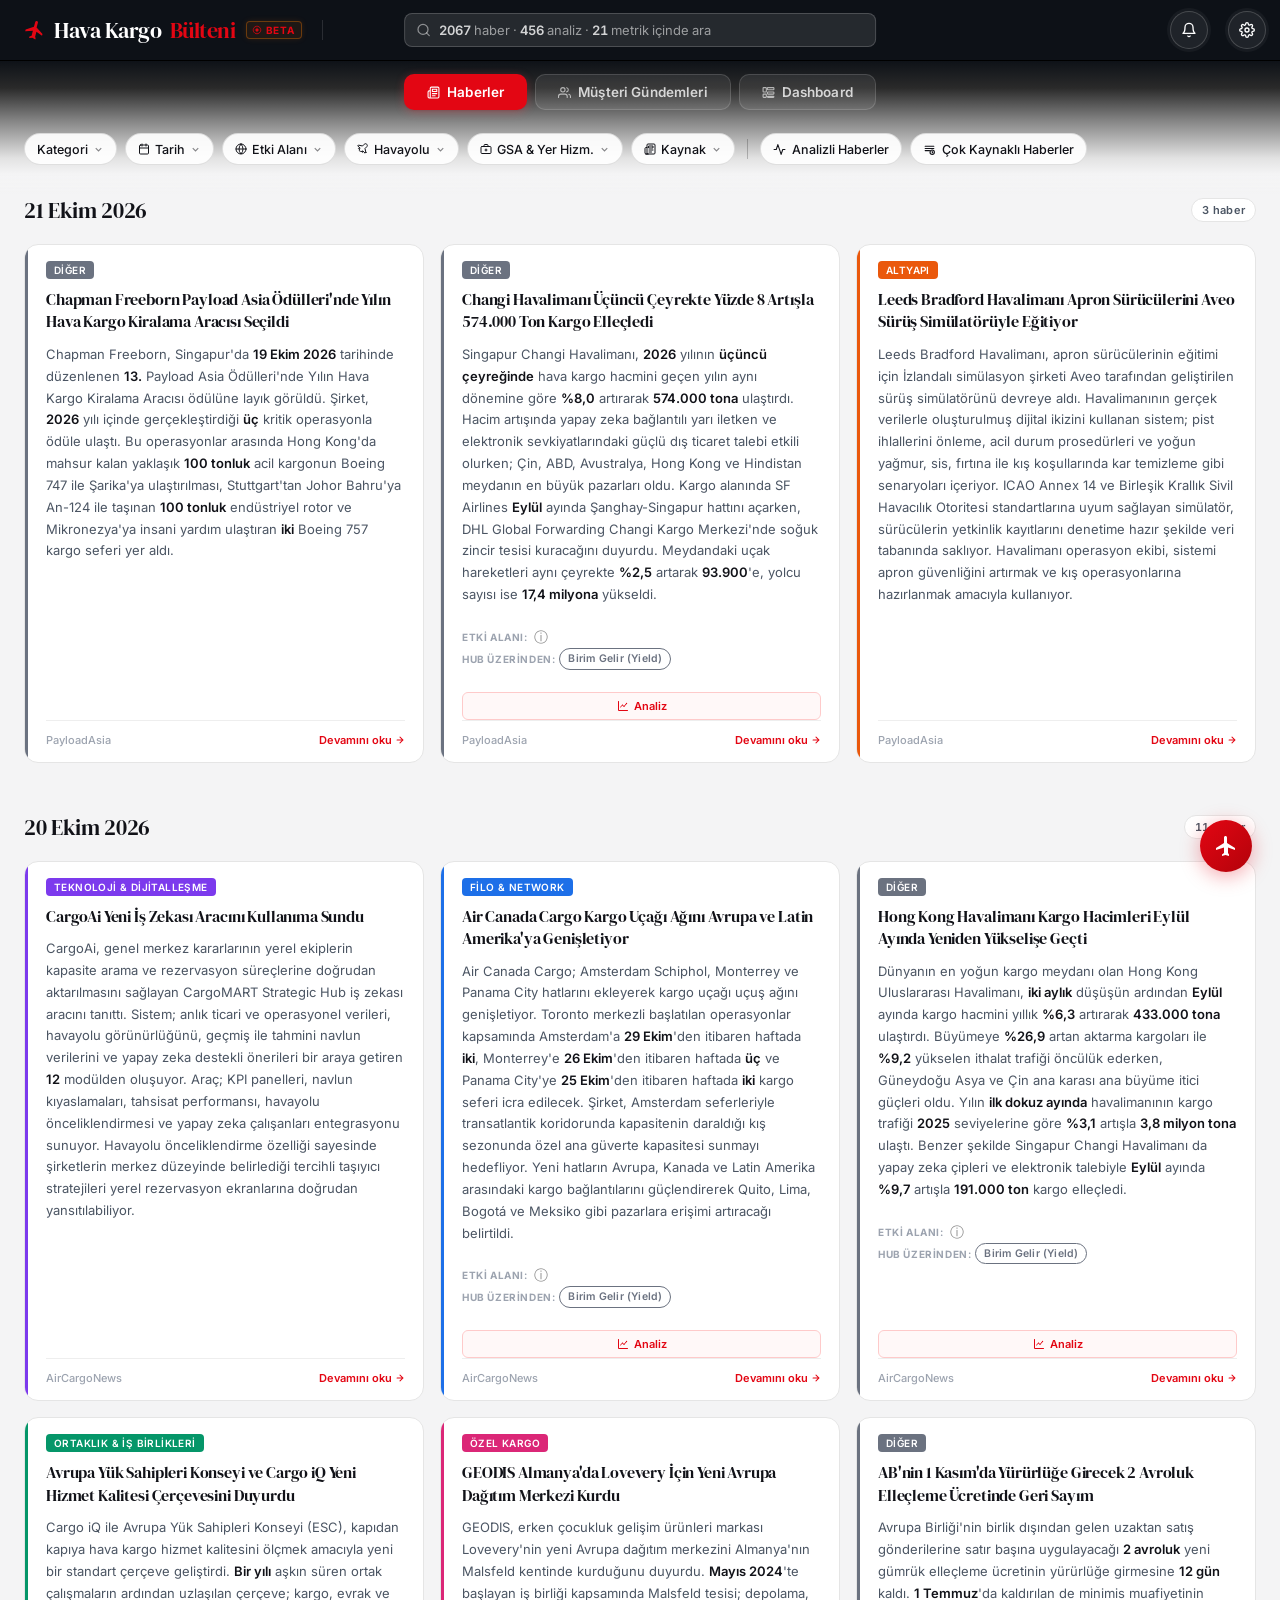
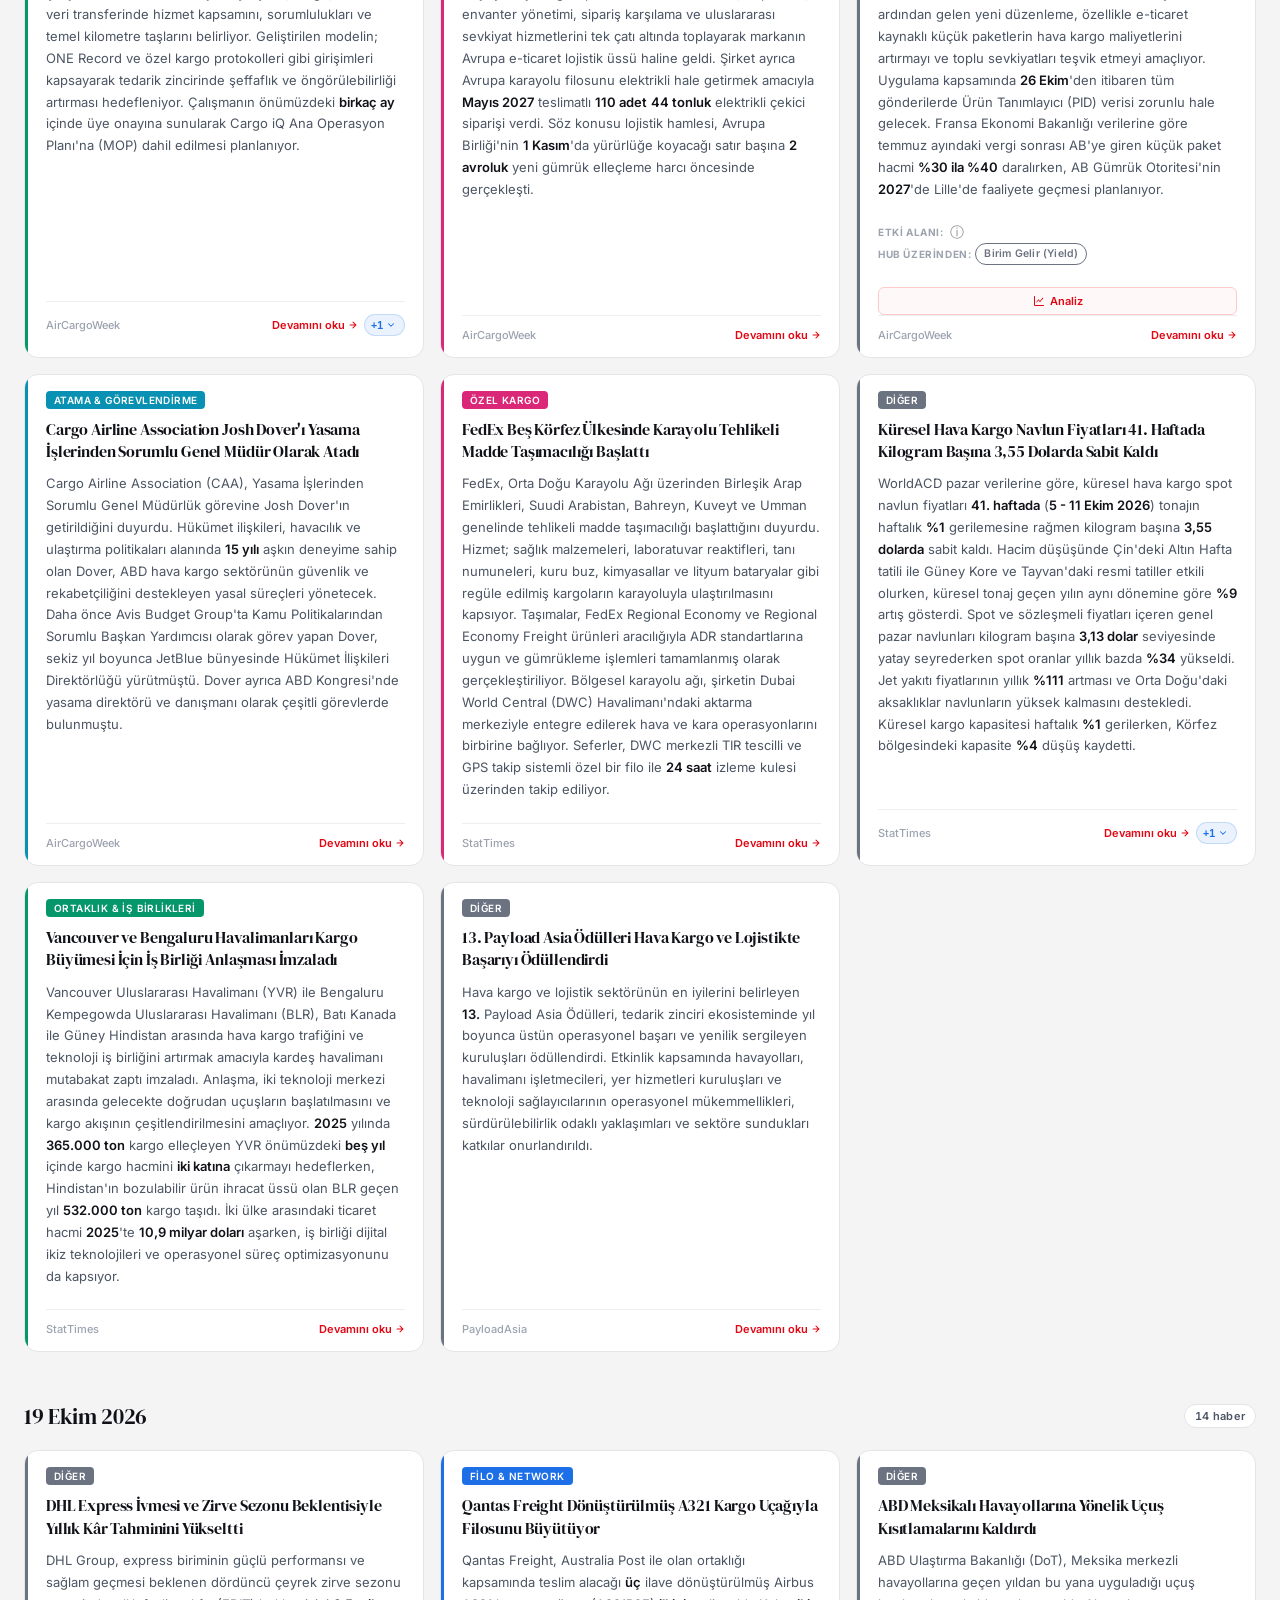
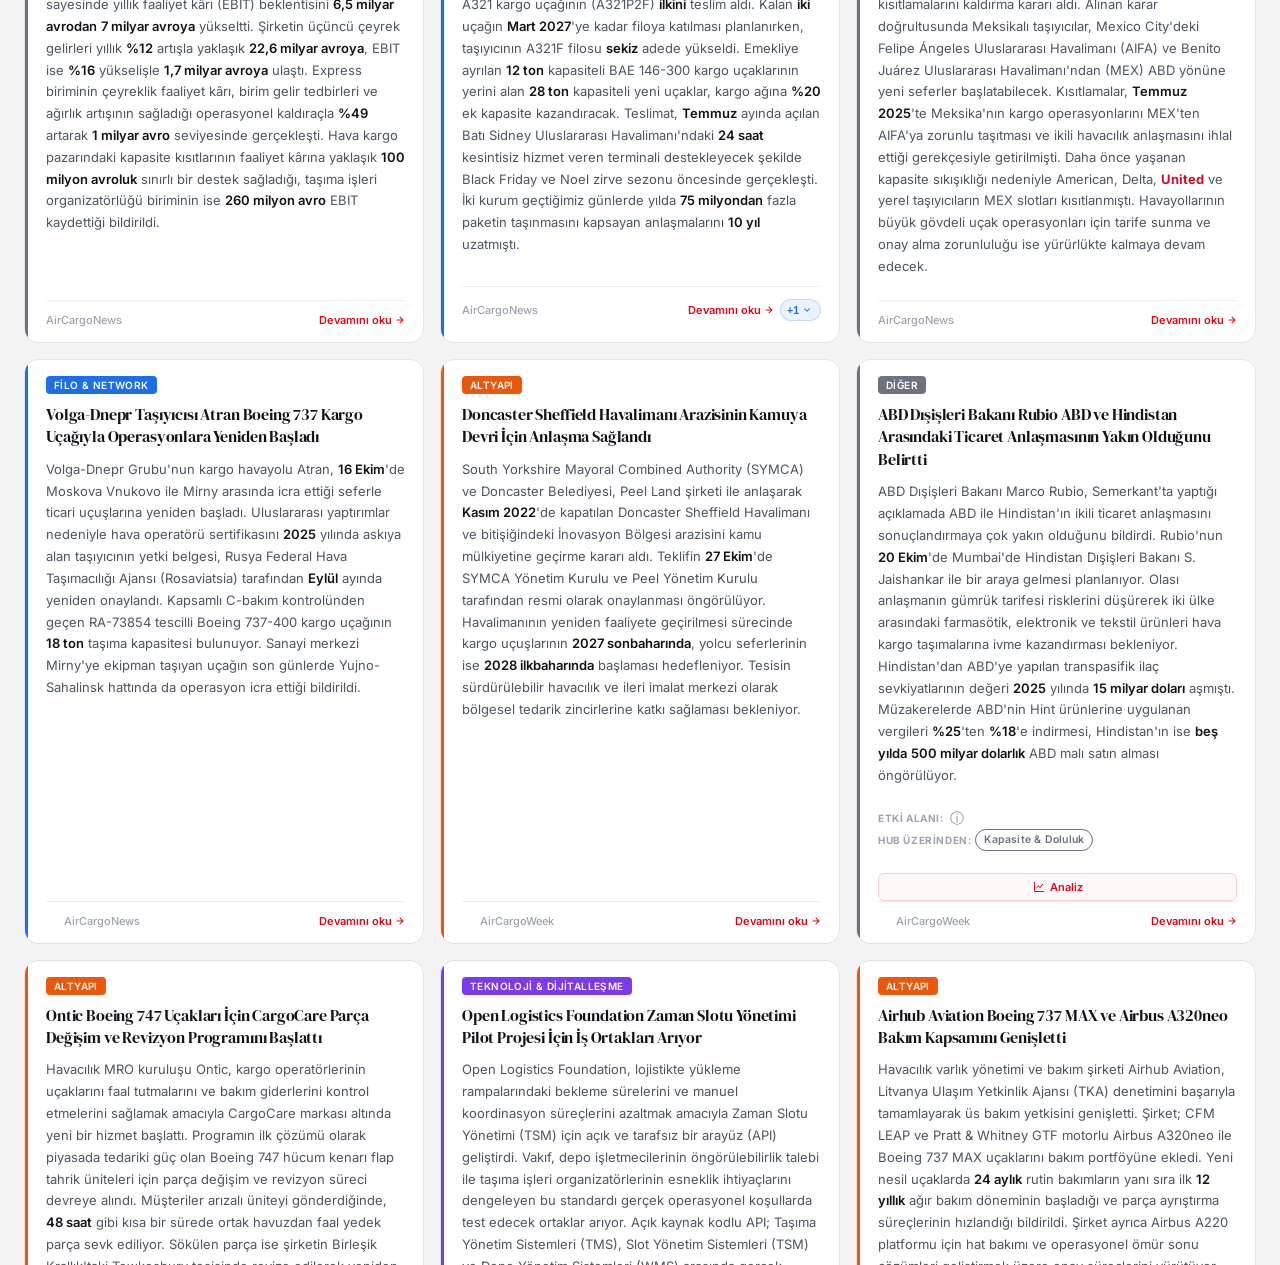
==== commit 824f5509: "feat(rapor): Filo'dan Yeni rozetini kaldır, Finansal Tablolar'a Beta rozeti ekle Co-Authored-By: Cla" ====
--- a/index.html
+++ b/index.html
@@ -2509,6 +2509,11 @@
   .rhome-badge {
     font-size: 9px; font-weight: 700; background: #F59E0B; color: #fff;
     padding: 1px 5px; border-radius: 4px; letter-spacing: .03em; vertical-align: middle;
+  }
+  .rhome-badge--beta {
+    display: inline-flex; align-items: center;
+    font-size: 8.5px; font-weight: 800; text-transform: uppercase; letter-spacing: .07em;
+    background: #F59E0B; color: #fff; padding: 2px 7px; border-radius: 20px; vertical-align: middle;
   }
   .rhome-badge--new {
     display: inline-flex; align-items: center; gap: 3px;
@@ -3959,11 +3964,11 @@
         </button>
         <button class="fdd-btn report-type-pill" data-report-type="finansal" id="report-pill-finansal">
           <svg width="12" height="12" viewBox="0 0 24 24" fill="none" stroke="currentColor" stroke-width="2" stroke-linecap="round" stroke-linejoin="round" style="vertical-align:-1px"><line x1="18" y1="20" x2="18" y2="10"/><line x1="12" y1="20" x2="12" y2="4"/><line x1="6" y1="20" x2="6" y2="14"/></svg>
-          Finansal Tablolar
+          Finansal Tablolar <span style="display:inline-flex;align-items:center;font-size:8.5px;font-weight:800;text-transform:uppercase;letter-spacing:.07em;background:#F59E0B;color:#fff;padding:2px 7px;border-radius:20px;vertical-align:middle;margin-left:4px">Beta</span>
         </button>
         <button class="fdd-btn report-type-pill" data-report-type="filo" id="report-pill-filo">
           <svg width="12" height="12" viewBox="0 0 24 24" fill="none" stroke="currentColor" stroke-width="2" stroke-linecap="round" stroke-linejoin="round" style="vertical-align:-1px"><path d="M17.8 19.2 16 11l3.5-3.5C21 6 21.5 4 21 3c-1-.5-3 0-4.5 1.5L13 8 4.8 6.2c-.5-.1-.9.1-1.1.5l-.3.5c-.2.5-.1 1 .3 1.3L9 12l-2 3H4l-1 1 3 2 2 3 1-1v-3l3-2 3.5 5.3c.3.4.8.5 1.3.3l.5-.2c.4-.3.6-.7.5-1.2z"/></svg>
-          Filo <span style="display:inline-flex;align-items:center;gap:3px;font-size:8.5px;font-weight:800;text-transform:uppercase;letter-spacing:.07em;background:linear-gradient(135deg,#10B981,#059669);color:#fff;padding:2px 7px;border-radius:20px;vertical-align:middle;box-shadow:0 1px 6px rgba(16,185,129,.4)">✦ Yeni</span>
+          Filo
         </button>
       </div>
     </div>
@@ -5211,7 +5216,7 @@
             <span class="rhome-icon rhome-icon--fin">
               <svg width="18" height="18" viewBox="0 0 24 24" fill="none" stroke="currentColor" stroke-width="2" stroke-linecap="round" stroke-linejoin="round"><line x1="18" y1="20" x2="18" y2="10"/><line x1="12" y1="20" x2="12" y2="4"/><line x1="6" y1="20" x2="6" y2="14"/></svg>
             </span>
-            <span class="rhome-title">Finansal Tablolar</span>
+            <span class="rhome-title">Finansal Tablolar <span class="rhome-badge rhome-badge--beta">Beta</span></span>
           </div>
           <p class="rhome-desc">20 havayolunun gelir, kârlılık, çalışan ve yolcu metriklerinin yıllara göre karşılaştırılması.</p>
           <span class="rhome-meta">20 havayolu · 21 metrik · grafik + tablo</span>
@@ -5233,7 +5238,7 @@
             <span class="rhome-icon rhome-icon--filo">
               <svg width="18" height="18" viewBox="0 0 24 24" fill="none" stroke="currentColor" stroke-width="2" stroke-linecap="round" stroke-linejoin="round"><path d="M17.8 19.2 16 11l3.5-3.5C21 6 21.5 4 21 3c-1-.5-3 0-4.5 1.5L13 8 4.8 6.2c-.5-.1-.9.1-1.1.5l-.3.5c-.2.5-.1 1 .3 1.3L9 12l-2 3H4l-1 1 3 2 2 3 1-1v-3l3-2 3.5 5.3c.3.4.8.5 1.3.3l.5-.2c.4-.3.6-.7.5-1.2z"/></svg>
             </span>
-            <span class="rhome-title">Filo <span class="rhome-badge rhome-badge--new">Yeni</span></span>
+            <span class="rhome-title">Filo</span>
           </div>
           <p class="rhome-desc">Havayollarının filo büyüklüğü ve gelişimi — iki bağımsız kaynaktan karşılaştırmalı grafikler, gövde tipi kırılımı ve sipariş verileri.</p>
           <span class="rhome-meta">Kaynak 1 &amp; Kaynak 2 karşılaştırması</span>
